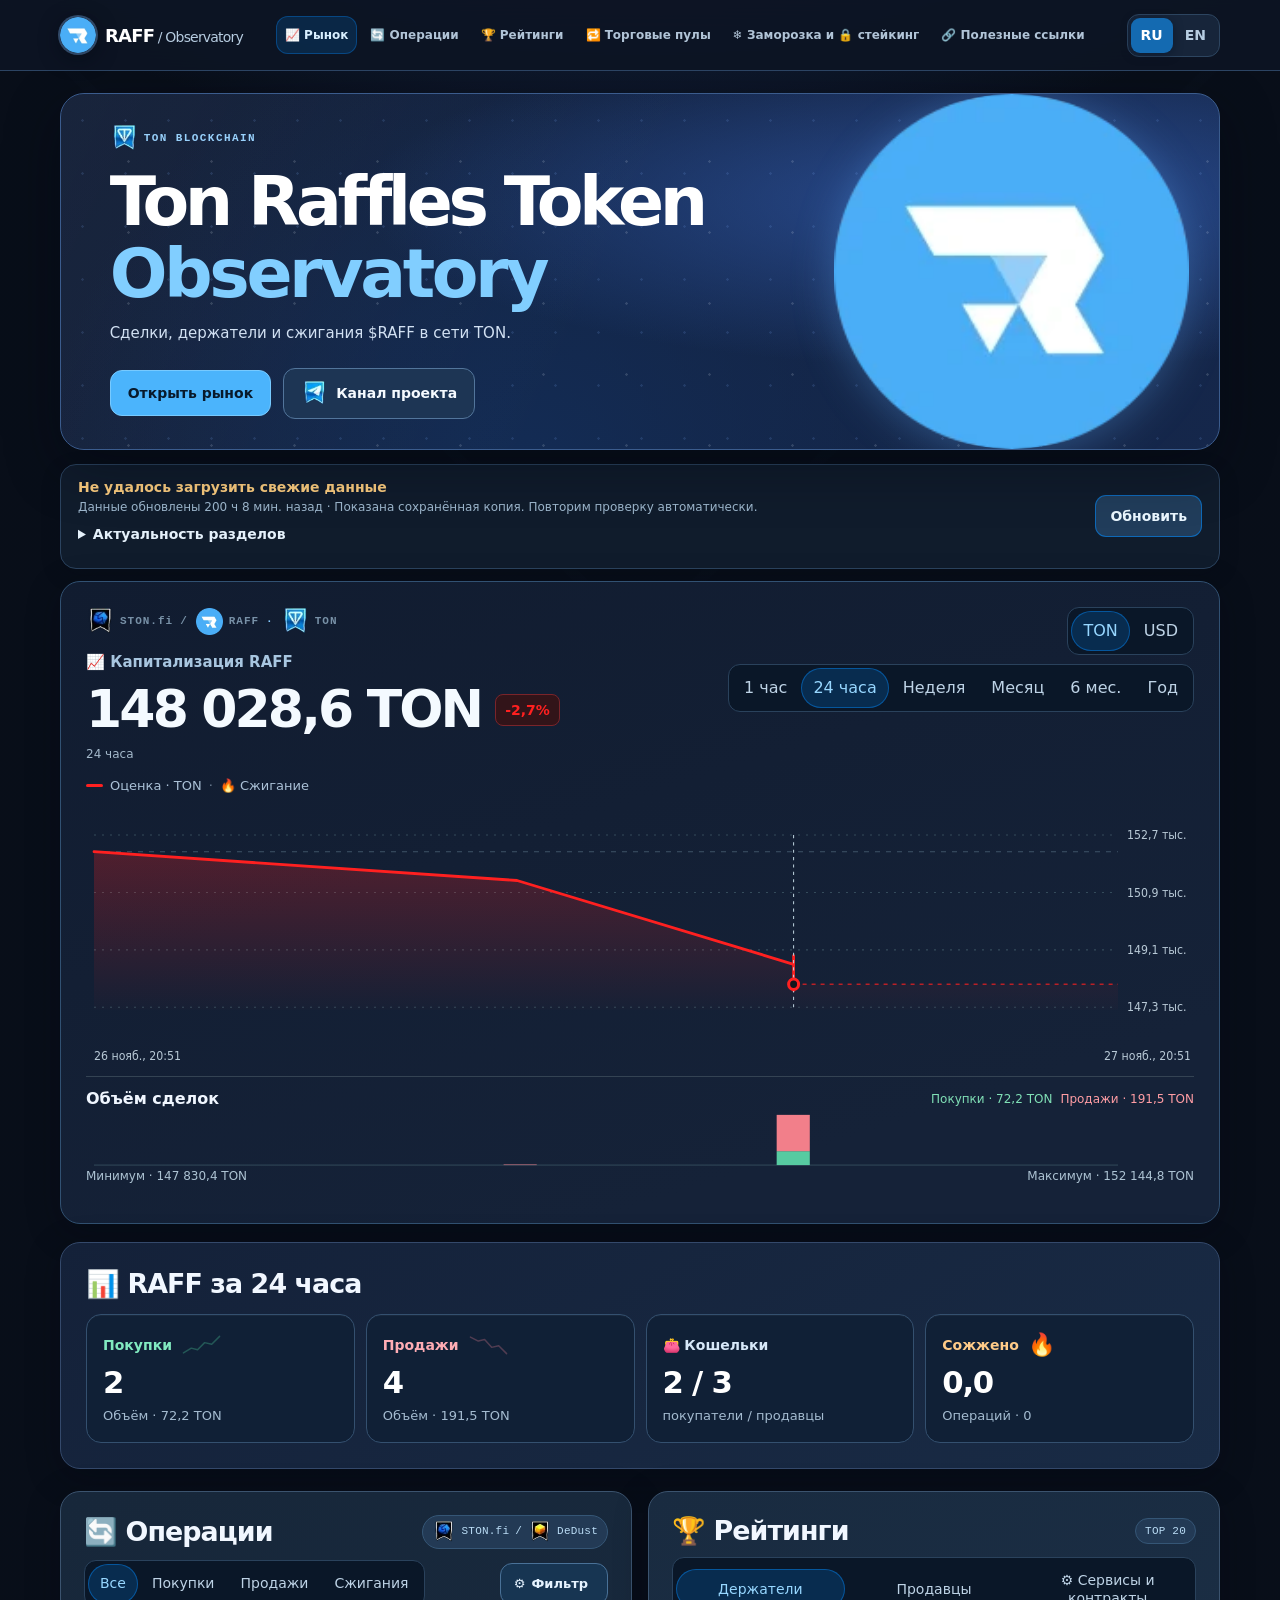
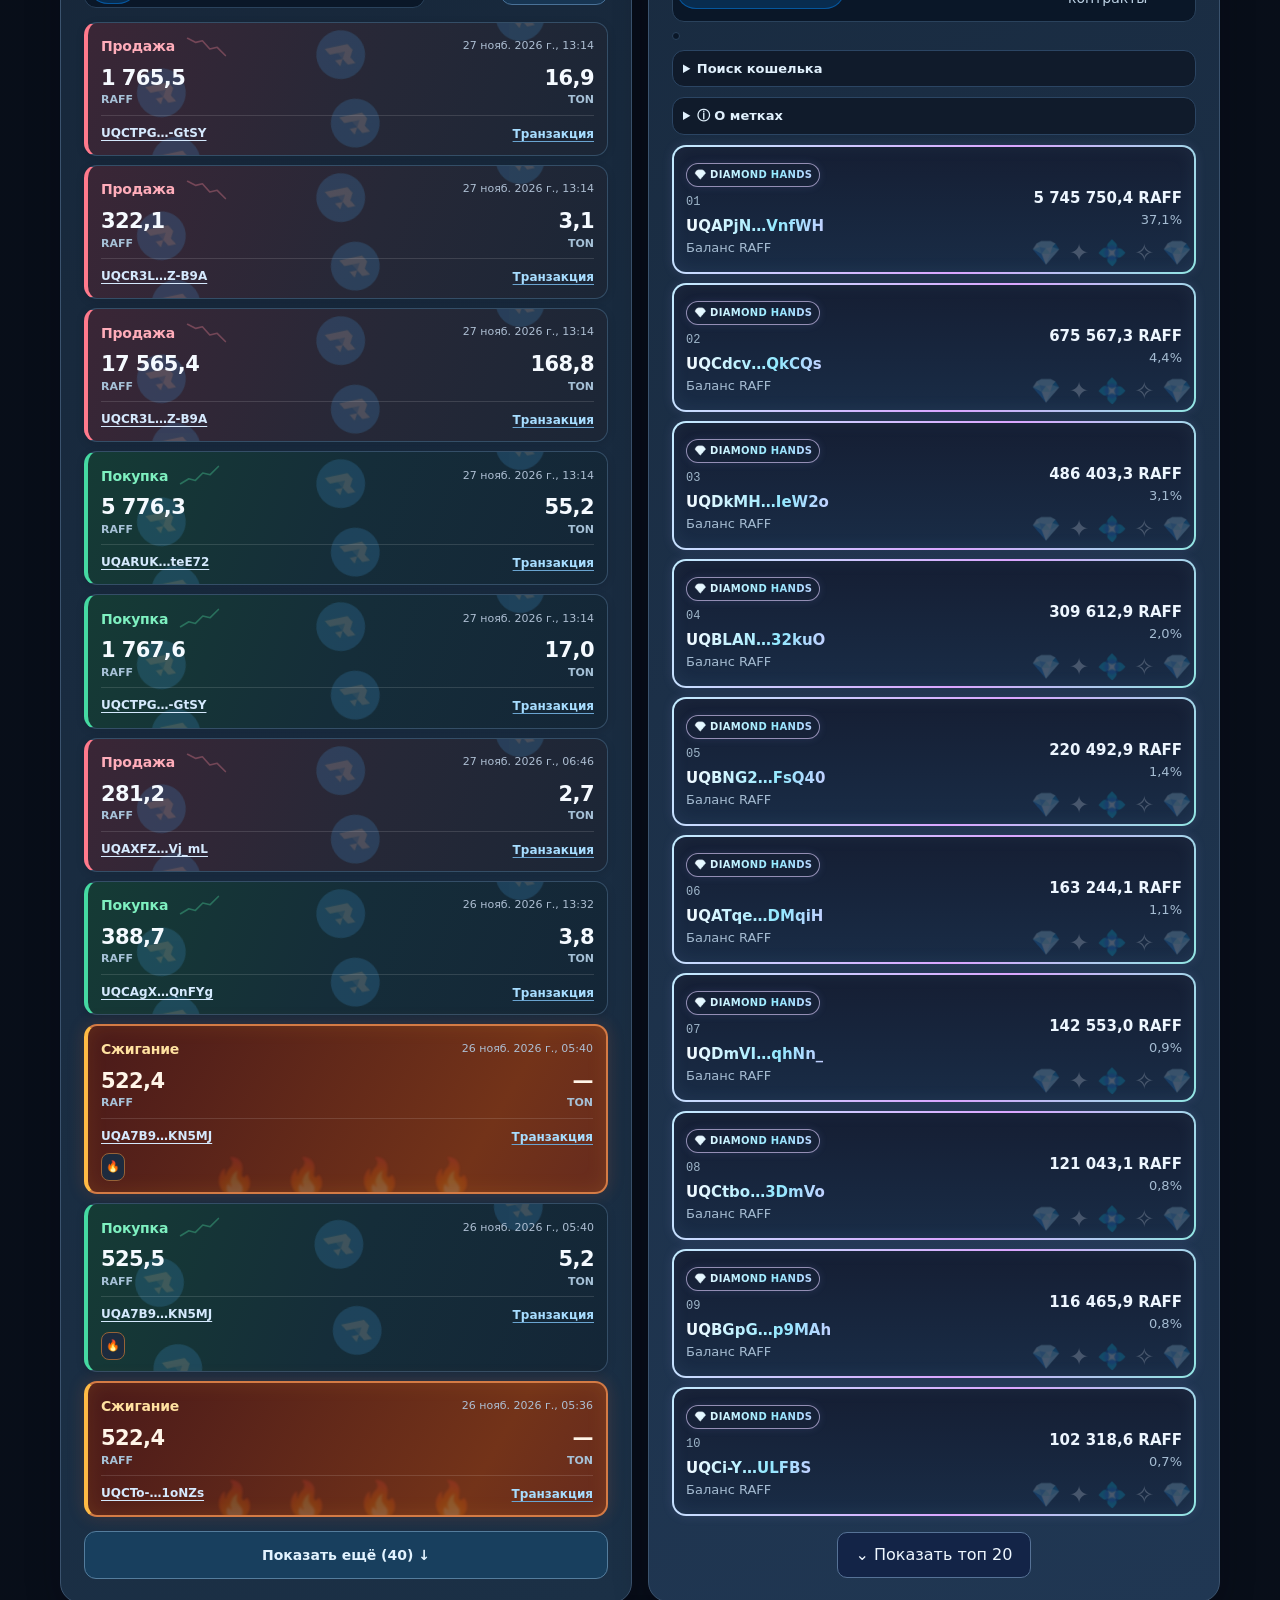
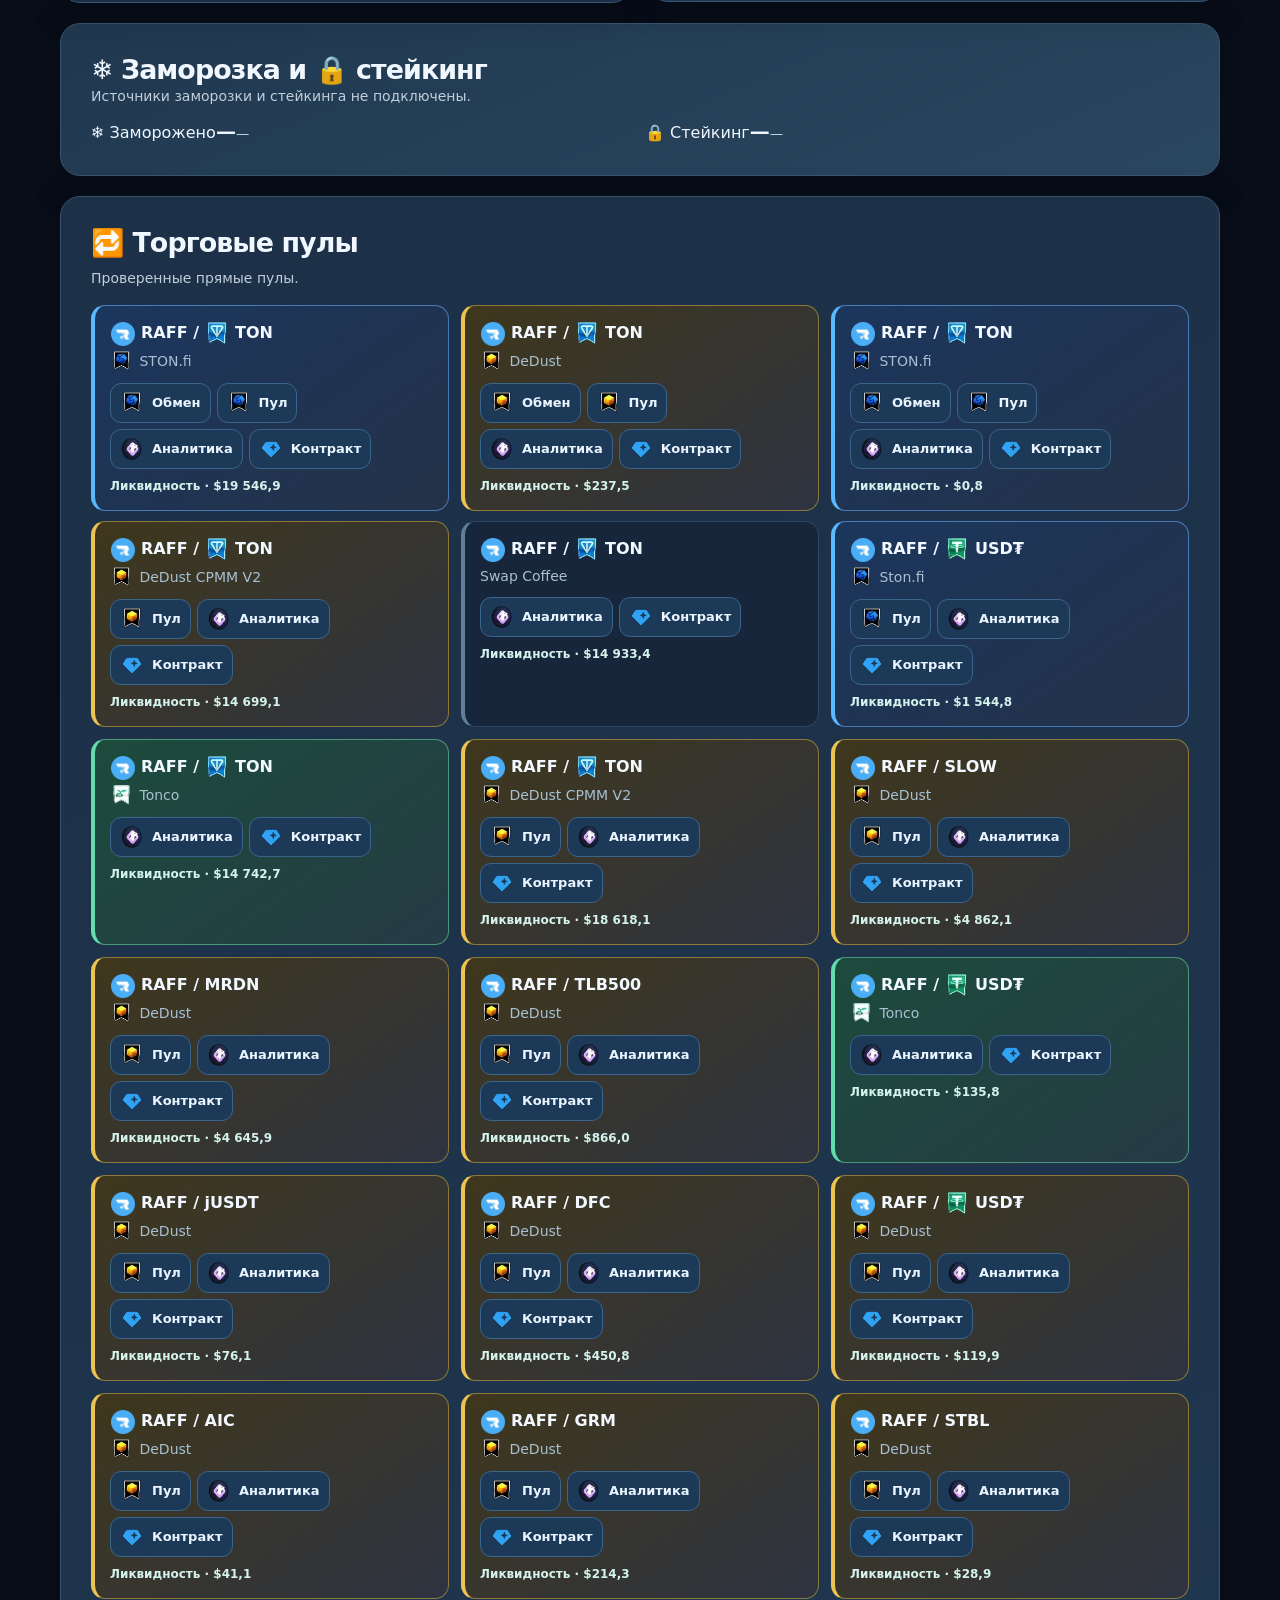
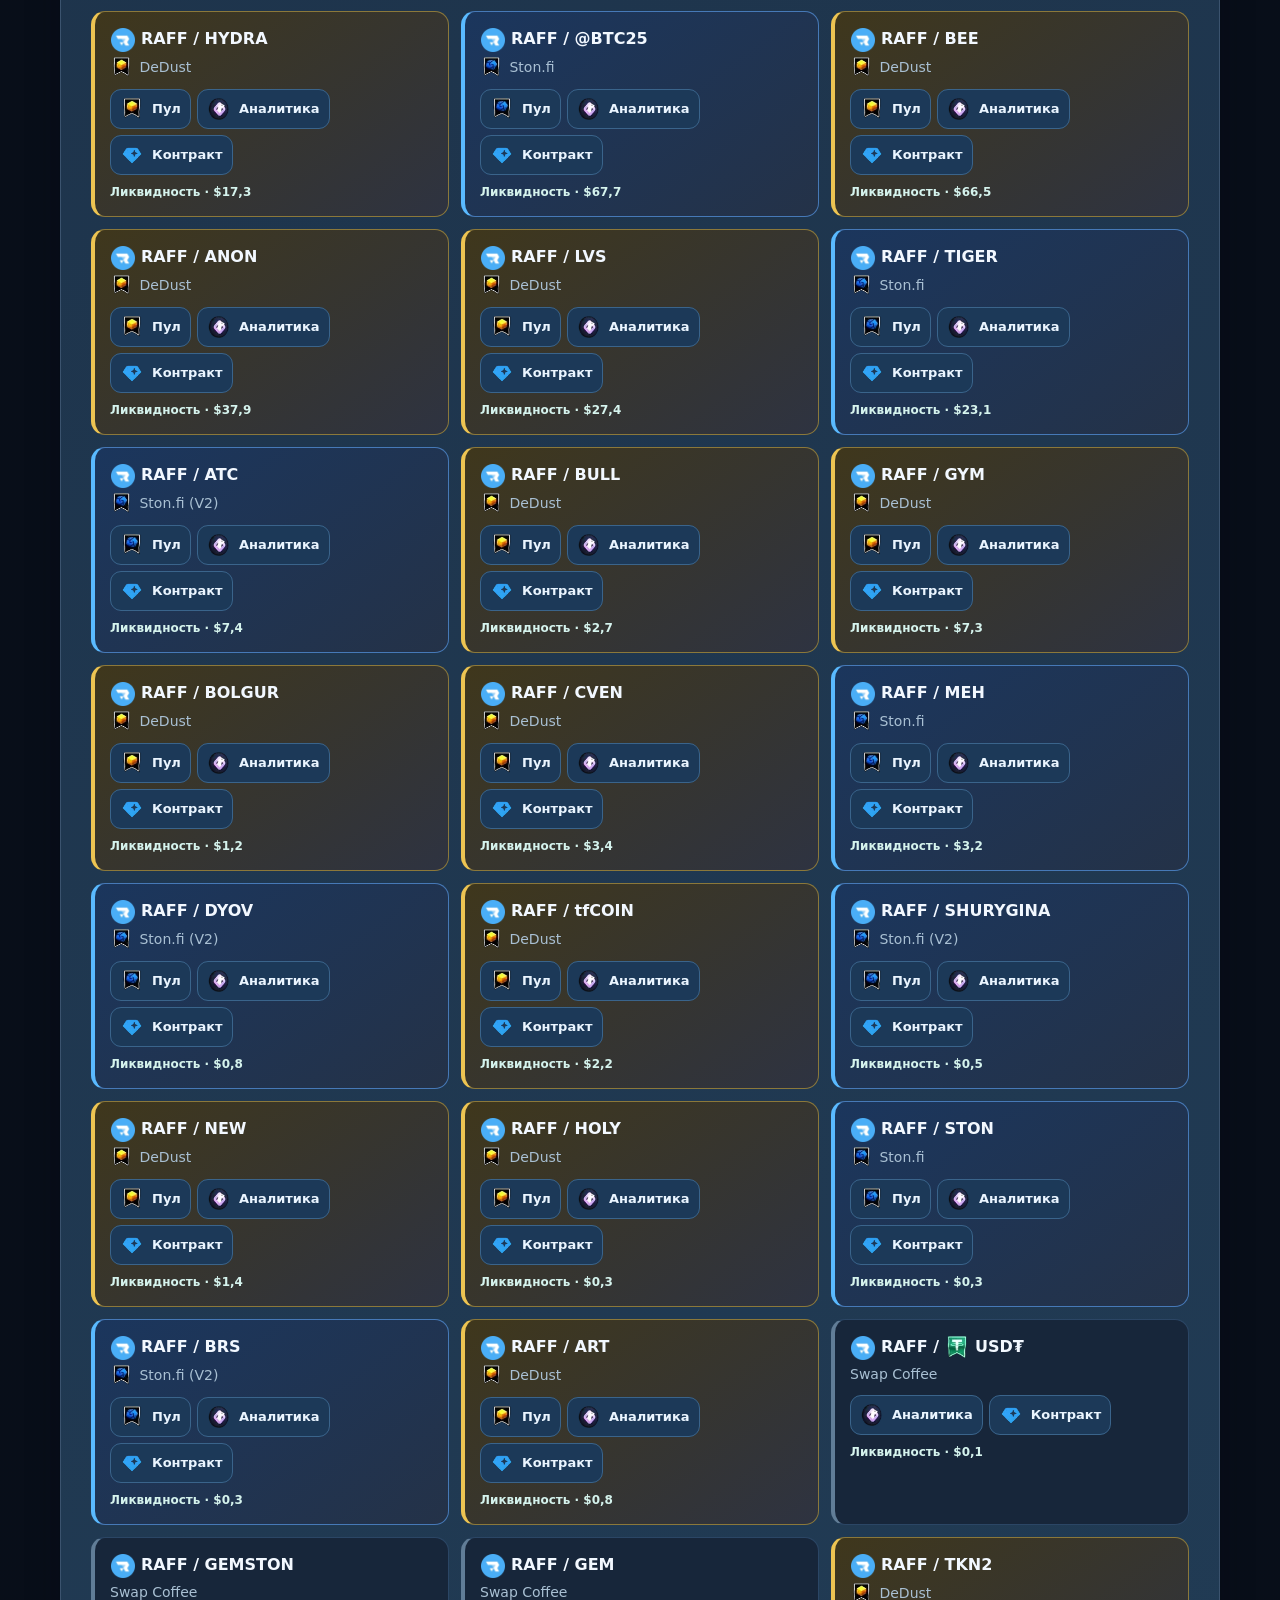
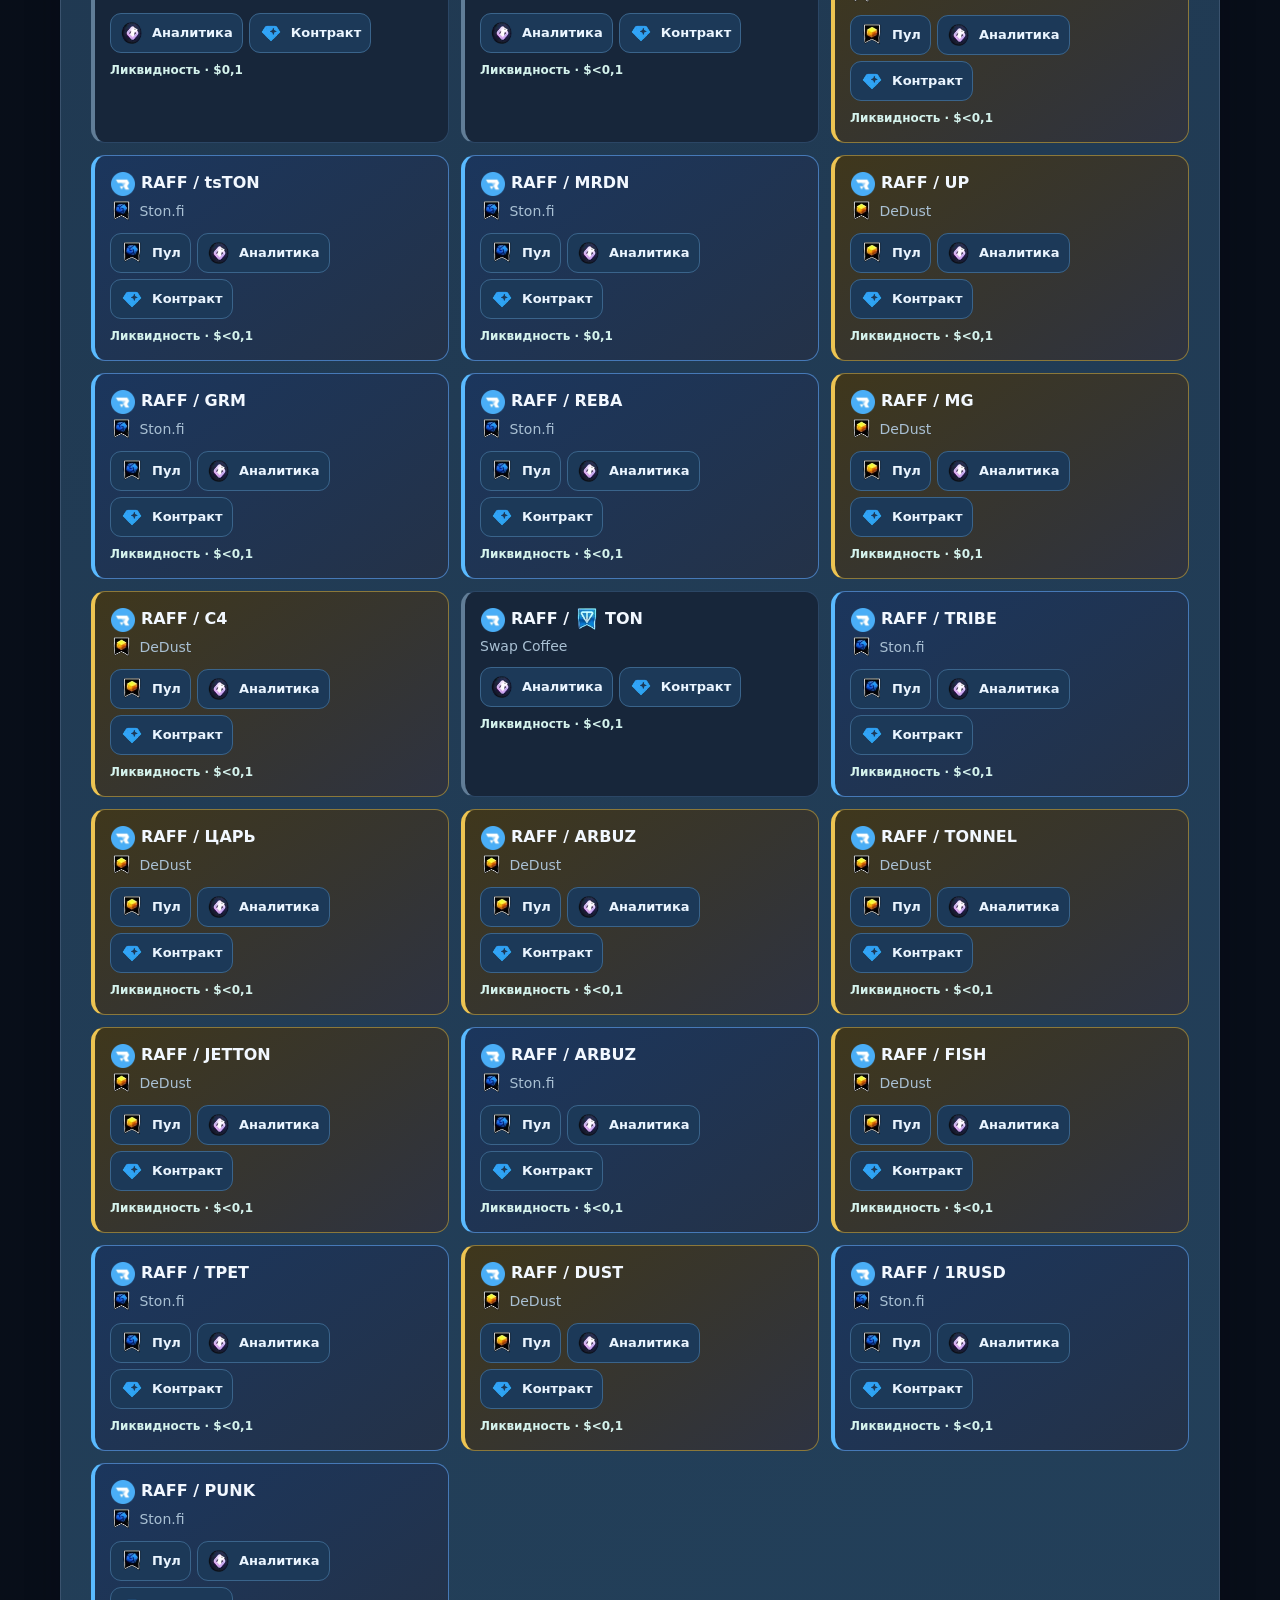
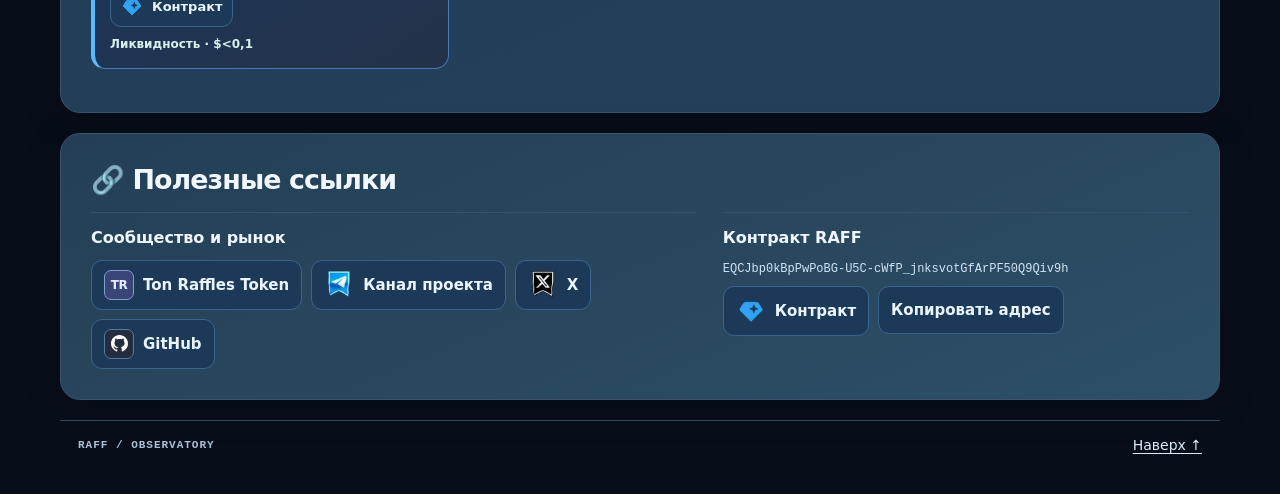
==== index.html @ 7d7c3b8e "Refresh RAFF snapshot" ====
<!doctype html>
<html lang="ru"><head>
<meta charset="utf-8"><meta name="viewport" content="width=device-width,initial-scale=1">
<meta name="theme-color" content="#070d21"><meta name="description" content="RAFF Observatory — сделки STON.fi и DeDust, держатели и подтверждённые сжигания RAFF в сети TON.">
<title>Ton Raffles Token Observatory</title><style>:root{color-scheme:light;--ink:#101721;--muted:#536372;--paper:#f8fafc;--line:#cbd5df;--blue:#30a1f5;--link:#075d9b;--night:#090b0e;--graphite:#10151c;--green:#1e6b51;--red:#df0000;--orange:#975019;font:16px/1.5 system-ui,-apple-system,BlinkMacSystemFont,"Segoe UI",sans-serif;color:var(--ink);background:var(--night)}
*{box-sizing:border-box}
[hidden]{display:none!important}
html{scroll-behavior:smooth;scroll-padding-top:82px}
body{margin:0;background:var(--night)}
.wrap{width:min(1220px,calc(100% - 64px));margin-inline:auto}
h1,h2,h3,p{margin:0}
a{color:var(--link);text-underline-offset:3px}
a:hover{text-decoration:underline}
button{font:inherit;color:inherit;cursor:pointer}
a:focus-visible,button:focus-visible,summary:focus-visible,#plot svg:focus-visible{outline:3px solid #5692db;outline-offset:2px}
header{position:sticky;top:0;z-index:5;background:#090b0ef5;border-bottom:1px solid #283541;color:#f5f8fc}
.nav,.brand,nav,.langs,.tabs,.smallTabs,.introLinks,.eyebrow,.sectionHeading,.chartCaption,footer,.graphTop{display:flex;align-items:center}
.nav{min-height:65px;gap:20px;justify-content:space-between}
.brand{gap:9px;color:#fff;text-decoration:none}
.brand svg{width:36px;height:36px}
.brand strong{font-size:19px;letter-spacing:-.055em}
.brand span{font-weight:500;color:#c3cbd5}
.brand:hover{text-decoration:none}
nav{gap:5px}
nav a,.langs button{font-size:14px;font-weight:650}
nav a{color:#b4c0ce;padding:9px 11px;text-decoration:none;border-radius:8px}
nav a.on,nav a:hover{color:white;background:#203347;text-decoration:none}
.langs,.tabs,.smallTabs{background:#e5edf4;border-radius:10px;padding:3px;gap:2px;width:fit-content;max-width:100%;flex-wrap:wrap}
.langs button,.tabs button,.smallTabs button{border:none;padding:7px 10px;background:transparent;color:#364c61;border-radius:7px;line-height:1.35}
.langs .on,.tabs .on,.smallTabs .on{background:#114c79;color:white}
.hero{margin:20px 0 16px;position:relative;isolation:isolate;overflow:hidden;display:flex;align-items:center;min-height:192px;border-radius:20px;border:1px solid #293746;background:radial-gradient(ellipse at 88% 70%,#153650 0%,transparent 53%),#0b0d10;color:#fff}
.herotext{position:relative;z-index:1;padding:27px clamp(20px,3vw,44px);max-width:66%}
.eyebrow,.tag,footer>span{font-family:ui-monospace,Consolas,monospace;font-size:11px;font-weight:650;letter-spacing:.09em}
.eyebrow{gap:8px}
.eyebrow i{width:7px;height:7px;background:#468ec6;border-radius:50%}
.hero .eyebrow{color:#b9c9d9}
.hero .eyebrow i{background:var(--blue)}
h1{font-size:clamp(38px,4.6vw,68px);letter-spacing:-.07em;line-height:1.05;margin:7px 0 8px}
h1 em{font-family:Georgia,"Times New Roman",serif;font-weight:normal;letter-spacing:-.055em;color:#a1d6ff}
.hero p{color:#c9d5e1;font-size:15px}
.heroArt{position:absolute;inset:0 0 0 auto;width:41%;display:grid;align-items:center;pointer-events:none}
.heroArt svg{width:100%;height:100%;max-height:250px}
.introLinks{margin-top:17px;gap:10px}
.introLinks a,.more{border:1px solid #9daebf;border-radius:8px;padding:7px 12px;text-decoration:none;font-weight:650;font-size:14px}
.introLinks a{color:#f0f6ff;border-color:#536779}
.introLinks a:first-child{color:#081624;background:var(--blue);border-color:var(--blue)}
.introLinks a:hover,.more:hover{box-shadow:inset 0 0 0 1px currentColor}
.panel{background:var(--paper);border:1px solid var(--line);border-radius:17px;padding:clamp(16px,2vw,25px);min-width:0}
.graphTop,.sectionHeading,footer{justify-content:space-between;gap:12px}
.graphTop{align-items:flex-start}
.graph .eyebrow{color:#b6c8d9}
.graph .eyebrow span{color:#7891a7}
.graph h2{font-weight:550;color:var(--muted);font-size:16px;margin-top:12px}
.price{font-size:clamp(27px,3.2vw,44px);line-height:1.12;letter-spacing:-.05em;font-variant-numeric:tabular-nums;font-weight:730}
.chartCaption{font-size:13px;color:var(--muted);gap:7px;margin-top:13px}
.lineKey{width:17px;height:3px;border-radius:3px;background:var(--blue)}
.sep{color:#6f8196}
#plot{margin:6px 0;min-height:183px}
#plot svg{width:100%;height:183px;display:block;touch-action:pan-y}
#plot text{font:11px system-ui,sans-serif;fill:#b6c6d6}
.marker{cursor:pointer}
.marker:focus{outline:2px solid var(--orange)}
#readout{font-size:14px;font-variant-numeric:tabular-nums;min-height:24px;color:var(--ink)}
.note,.description,.resources p{font-size:14px;color:var(--muted);overflow-wrap:anywhere}
.note{font-size:12px}
.description{margin:8px 0}
.summary{margin:18px 0 22px}
.summary h2,.panel h2:not(.graph h2){font-size:clamp(20px,2.1vw,27px);letter-spacing:-.045em;line-height:1.2}
.summary .sectionHeading{margin-bottom:9px}
.tag{color:#3e5061;background:#e2ebf4;border-radius:20px;padding:4px 9px;white-space:nowrap;font-weight:500;letter-spacing:.02em}
#stats{display:grid;grid-template-columns:repeat(4,minmax(0,1fr));gap:10px}
.stat{background:var(--paper);border:1px solid var(--line);border-radius:13px;padding:13px 15px;min-width:0}
.stat b,.stat small,.stat span{display:block}
.stat b{font-size:clamp(20px,2.1vw,31px);line-height:1.3;font-variant-numeric:tabular-nums;overflow-wrap:anywhere;letter-spacing:-.04em}
.stat small{font-size:13px;color:var(--muted)}
.stat span{font-size:14px;font-weight:670}
.buy{color:var(--green)}
.sell{color:var(--red)}
.burn{color:var(--orange)}
.columns{display:grid;grid-template-columns:1fr 1fr;gap:16px;align-items:start}
.columns .tabs{margin:10px 0}
.columns .tabs button,.smallTabs button{font-size:14px}
.smallTabs:not(:empty){margin-bottom:8px}
#feedNote,#rankNote{margin-bottom:8px}
.row{display:grid;grid-template-columns:minmax(0,1fr) auto;gap:10px;border-top:1px solid #dce3eb;padding:10px 0;align-items:center}
.row>div{min-width:0}
.row>div:last-child{text-align:right}
.row b,.row small{display:block;font-variant-numeric:tabular-nums}
.row small{color:var(--muted);font-size:13px}
.row a{overflow-wrap:anywhere}
.row b{font-size:15px;line-height:1.45}
.row .badge{display:inline-block;padding:1px 6px;font-size:12px;border-radius:5px;margin-right:6px}
.badge.buy{background:#e0f3e8}
.badge.sell{background:var(--red);color:white}
.badge.burn{background:#ffead4}
.position{color:var(--muted);font:12px ui-monospace,monospace;margin-right:8px}
.empty{padding:16px 0;color:var(--muted)}
.more{background:#eaf1f7;color:#144b72}
.more[hidden]{display:none}
#more{margin-top:8px;width:100%}
.resources{margin:20px 0}
.resourcesGrid{display:grid;grid-template-columns:1.15fr 1.2fr 1fr;gap:24px;margin-top:16px}
.resources h3{font-size:16px;margin-bottom:6px}
.resourceList{display:flex;gap:8px 13px;flex-wrap:wrap}
.resourceList,.contract{margin-top:8px;font-size:14px}
.contract{display:block;overflow-wrap:anywhere;font-family:ui-monospace,monospace;margin-bottom:10px}
.resourcesGrid article{min-width:0}
summary{cursor:pointer;font-weight:600}
footer{padding:16px 0 25px}
footer a{font-size:14px}
@media(max-width:800px){.wrap{width:calc(100% - 28px)}
.nav{display:grid;grid-template-columns:1fr auto;gap:0;padding-top:6px}
.langs{grid-column:2;grid-row:1}
.brand{grid-column:1;grid-row:1}
nav{grid-column:1/-1;justify-content:space-between;gap:0}
nav a{padding:7px 5px;font-size:13px}
html{scroll-padding-top:98px}
.columns{grid-template-columns:1fr}
.heroArt{width:35%;opacity:.82}
.herotext{max-width:73%;padding:19px}
.hero{min-height:180px}
.graphTop{flex-wrap:wrap}
.resourcesGrid{grid-template-columns:1fr 1fr}

#stats{grid-template-columns:repeat(2,minmax(0,1fr))}}
@media(max-width:500px){.wrap{width:calc(100% - 20px)}
.hero{margin-top:10px}
.herotext{max-width:100%;padding:16px}
.heroArt{width:35%;inset:auto 0 0 auto;height:78px}
.hero p{max-width:96%;font-size:14px}
.introLinks{max-width:76%;gap:6px;flex-wrap:wrap}
.introLinks a{font-size:13px;padding:6px 8px}
.graphTop{gap:10px}
.tabs button{padding:6px 8px}
.stat{padding:10px}
.stat small{font-size:12px}
.row{gap:3px}
.row b{font-size:14px}
.row small{font-size:12px}
.resourcesGrid{grid-template-columns:1fr;gap:15px}
.resourcesGrid article+article{border-top:1px solid var(--line);padding-top:12px}}
@media(prefers-reduced-motion:reduce){html{scroll-behavior:auto}}

.walletLegend{font-size:13px;color:var(--muted);margin:4px 0}
.walletIdentity{display:inline-flex;align-items:baseline;flex-wrap:wrap;gap:2px 6px;max-width:100%;vertical-align:baseline}
.row .walletAddress{font-weight:700;text-decoration:underline;text-decoration-thickness:1px;text-underline-offset:3px}
.row .walletAddress.buy,.walletRole.buy{color:#126042}
.row .walletAddress.sell,.walletRole.sell{color:#df0000}
.row .walletAddress.burn,.walletRole.burn{color:#874305}
.row .walletAddress.neutral{color:#51615c}
.walletRole{font-size:11px;font-weight:600}
:is(.row,.walletResult) .domainBadge{font:600 11px/1.4 system-ui,sans-serif;letter-spacing:0;padding:2px 6px;border-radius:5px;overflow-wrap:anywhere;max-width:100%;display:inline-block}
.domainBadge.digits{color:#482e00;background:linear-gradient(110deg,#ffcc00 12%,#ffe173 34%,#fff9c0 46%,#ffd700 57%,#efb000 84%);background-size:220% 100%;border:1px solid #a37b00;animation:projectGold 4s ease-in-out infinite alternate}
details.domainDetails{display:inline-block;border:0;padding:0;font-size:12px;font-weight:500;width:100%}
details.domainDetails summary{color:var(--muted);font-size:11px}
#rank .position{vertical-align:top}
.onlyBadges{display:flex;align-items:center;gap:7px;font-size:13px;font-weight:600;margin:4px 0 7px;cursor:pointer}
.onlyBadges input{width:16px;height:16px;accent-color:var(--link)}


@keyframes projectGold{from{background-position:0% 50%}
to{background-position:100% 50%}}
@media(prefers-reduced-motion:reduce){.domainBadge.digits{animation:none}}
footer>span{color:#f5f8ff}
footer a{color:#dcebf8}
.price{overflow-wrap:break-word}

/* Make the chart and header dark; financial rows retain their semantic colours. */
.langs,.graph .tabs{background:#202a35}
.langs button,.graph .tabs button{color:#c3cfdb}
.langs .on,.graph .tabs .on{background:var(--blue);color:#071421}
.graph{--ink:#f5f8fc;--muted:#b2c0cd;color:var(--ink);background:var(--graphite);border-color:#283747}
.graph #readout a{color:#86caff}
.graph #plot svg{height:205px}
.brand:hover,.introLinks a:hover{color:#fff}
.introLinks a:first-child:hover{color:#081624}

.wrap{width:min(1180px,calc(100% - 88px))}
.hero{background:linear-gradient(165deg,#080a0d 22%,#10151c 100%)}
.graph,.summary{background:linear-gradient(180deg,#10151c,#152332);border:1px solid #374b5b}
.summary{background:linear-gradient(180deg,#152332,#172b3c);padding:clamp(16px,2vw,25px);border-radius:17px;color:#f4f8ff}
.summary .sectionHeading{margin-bottom:14px}
.stat{background:linear-gradient(145deg,#131d28,#1e3041);border:1px solid #3d5363}
.stat small{color:#b9c8d5}
.stat span.buy,.stat span.sell,.stat span.burn{display:inline-block;border-radius:5px;background:linear-gradient(120deg,#d8e5eb,#c1d4df);padding:1px 6px}
.columns .panel,.resources{--ink:#f3f7fc;--muted:#c1cedb;--link:#a6daff;--line:#435a6a;color:var(--ink);border-color:#3b5264}
.columns .panel{background:linear-gradient(180deg,#172b3c,#1a3b51)}
.columns .tabs,.columns .smallTabs{background:#0e1c29}
.columns .tabs button,.columns .smallTabs button{color:#cbd9e7}
.columns .tabs .on,.columns .smallTabs .on{background:#265a7d;color:#fff}
.row{border-color:#435666}
.position{color:#c1cedb}
.tag{background:#233f54;color:#d1e6f6}
.row .walletIdentity{background:linear-gradient(125deg,#d8e5eb,#c1d4df);border-radius:7px;padding:3px 6px}
.domainDetails summary{color:#354d62!important}
.domainDetails span{color:#223847}
#more,.resourceList>a,.resourceList>button{color:#f3f8ff;background:#15496b;border:1px solid #6289a3}
.resources{background:linear-gradient(180deg,#1a3b51,#20475e);padding:clamp(18px,2.5vw,30px)}
.resourcesGrid{grid-template-columns:1.3fr 1fr;gap:clamp(14px,2vw,26px)}
.resourcesGrid article{border-top:1px solid #7190a3;padding-top:13px}
.resources h3{margin-bottom:10px}
.resourceList{display:grid;grid-template-columns:1fr;gap:7px}
.resourceList>a,.resourceList>button{display:flex;align-items:center;justify-content:space-between;gap:6px;min-height:42px;padding:8px 12px;border-radius:7px;text-align:left;font:650 14px/1.35 system-ui,sans-serif;text-decoration:none;cursor:pointer}
.resourceList>a:hover,.resourceList>button:hover,#more:hover{background:#1b5c82;border-color:#aedfff}
.resources .contract{color:#d1e4f2;margin:6px 0;word-break:break-all}
footer{background:#090c10;border-top:1px solid #405362;padding:14px 18px;margin-bottom:14px;border-radius:8px}
@media(min-width:1000px){.resourcesGrid article:first-child .resourceList{grid-template-columns:repeat(2,minmax(0,1fr))}}
@media(max-width:800px){.wrap{width:calc(100% - 34px)}.resourcesGrid{grid-template-columns:1fr 1fr}}
@media(max-width:500px){.wrap{width:calc(100% - 22px)}.resourcesGrid{grid-template-columns:1fr}.resourcesGrid article+article{border-color:#7190a3}}

/* Draw external-link arrows without relying on a font glyph. */
.resourceList>a::after,.introLinks a[href^="https:"]::after,.row a:not(.walletAddress)::after{content:"";display:inline-block;width:8px;height:8px;flex-shrink:0;margin-left:6px;border-top:1.5px solid currentColor;border-right:1.5px solid currentColor;background:linear-gradient(135deg,transparent 43%,currentColor 46%,currentColor 54%,transparent 57%);vertical-align:1px}

.syncBar{display:flex;align-items:center;justify-content:space-between;gap:14px;margin:0 0 12px;padding:12px 18px;background:#101b27;border:1px solid #374b5b;border-radius:12px;color:#e5f1fb}
.syncBar>div{min-width:0}.syncBar p{font-size:14px;font-weight:650}.syncBar small{display:block;color:#b9c8d5;font-size:12px;overflow-wrap:anywhere}.syncBar .syncWarning{color:#ffcf80}
#refreshData{flex-shrink:0;min-height:42px;padding:8px 14px;border:1px solid #6289a3;border-radius:7px;background:#15496b;color:#f3f8ff;font-weight:650;font-size:14px}#refreshData:hover{background:#1b5c82}#refreshData:disabled{opacity:.65;cursor:wait}
@media(max-width:400px){.syncBar{align-items:flex-start;flex-wrap:wrap;padding:12px 14px}.syncBar>div{flex:1 1 175px}}

/* Market cap: native-currency valuation, with an explicit estimation note. */
.graph .price{font-size:clamp(32px,4.2vw,52px);letter-spacing:-.055em;line-height:1.15}
.graph h2{font-size:15px;margin-top:12px;margin-bottom:7px}
.capHeadline{display:flex;align-items:center;gap:14px;flex-wrap:wrap}
.capChange{font:700 14px/1.3 system-ui,sans-serif;padding:6px 9px;border-radius:8px;font-variant-numeric:tabular-nums;white-space:nowrap}
.capChange:empty{display:none}.capPositive{color:#54edb6;background:#133c32;border:1px solid #24634e}.capNegative{color:#ff2020;background:#321419;border:1px solid #7a242a}
#capPeriod{margin-top:5px;color:#a4b9cb}.graph #plot{min-height:250px;margin:18px 0 8px}.graph #plot svg{height:250px}
.graph #plot text{font:11px system-ui,sans-serif;fill:#b8c9d6}
.capRange{display:flex;justify-content:space-between;gap:8px;flex-wrap:wrap;color:#adc3d3;font-size:12px;font-variant-numeric:tabular-nums;margin:0 0 13px}
.graph #readout{background:#0b1723;border:1px solid #2b4354;padding:10px 12px;border-radius:9px;min-height:43px;font-size:13px;margin-bottom:9px}
.capMethod{font-size:11px;line-height:1.5;color:#9db3c4;border-top:1px solid #2b4354;padding-top:10px;margin-top:10px;max-width:850px}
.graph .chartCaption .lineKey{background:var(--chart-colour,#38dda0)}
@media(max-width:500px){.graph .price{font-size:34px}.capHeadline{gap:8px}.graph .graphTop{gap:15px}.graph .tabs{width:100%;justify-content:space-between}.graph .tabs button{padding:8px 6px;font-size:12px}.graph #plot svg{height:240px}.graph #plot{min-height:240px}.graph #readout{font-size:12px}.capMethod{font-size:11px}}
@media(max-width:360px){.graph .tabs{display:grid;grid-template-columns:repeat(3,minmax(0,1fr));gap:3px}.graph .tabs button{width:100%}}

:root{--blue:#75ccff;--project-art:url("[data-uri]");--night:#070d21}
body{background:radial-gradient(ellipse at 78% 0%,#24347b 0%,#111c49 28%,transparent 55%),#070d21}
header{background:#0a1129f5;border-color:#324576}
.brandMark{width:36px;height:36px;border-radius:50%;background:var(--project-art) center/cover}
.hero{min-height:268px;border-color:#435b9c;background:radial-gradient(ellipse at 78% 50%,#2b4696 0%,#182860 34%,transparent 68%),linear-gradient(112deg,#0d1639,#111c49)}
.hero::before{content:"";position:absolute;inset:0;background-image:radial-gradient(circle,#7eaeff 1px,transparent 1.5px),radial-gradient(circle,#eff7ff 1px,transparent 1.5px);background-size:43px 53px,83px 71px;background-position:0 0,26px 32px;opacity:.24;pointer-events:none}
.heroArt{width:40%;height:100%;background:var(--project-art) center / auto 88% no-repeat;filter:drop-shadow(0 0 20px #60b5ff60);border-radius:50%}
.hero h1 em{color:#89ceff}
.graph{background:linear-gradient(180deg,#101936,#151f43);border-color:#394b80}
.summary{background:linear-gradient(180deg,#182649,#202d55);border-color:#435480}
.columns .panel{background:linear-gradient(180deg,#192847,#1e3659)}
.resources{background:linear-gradient(180deg,#192b4b,#1b345a)}
.graphControls{display:grid;gap:10px;justify-items:end;min-width:0}
.row.trade-buy{border-left:3px solid #4cce9f;padding-left:8px;background:#14564832}
.row.trade-sell{border-left:3px solid #fb6b76;padding-left:8px;background:#7c223532}
.row.trade-burn{border-left:3px solid #e7ae57;padding-left:8px}
@media(max-width:800px){.graphControls{justify-items:start}}
@media(max-width:590px){
 .hero{min-height:210px}.heroArt{width:32%;height:auto;inset:12px 12px auto auto;aspect-ratio:1;opacity:1;background-size:contain}
 .herotext{max-width:76%}.hero h1{font-size:clamp(32px,7.5vw,47px)}.hero h1 em{display:block}
 .hero p{max-width:100%}.introLinks{max-width:100%}.graphControls{width:100%}.graph #currency{display:flex;width:auto}
}

#activity,#wallets,#pools{background:#141b27;border-color:#303a4a}
#activity .row,#wallets .row{background:transparent;border-color:#303a4a;border-left:0;padding-left:0}
#activity .row .walletIdentity,#wallets .row .walletIdentity{background:none;padding:0;column-gap:6px;row-gap:4px}
.columns .walletIdentity .walletAddress{background:none;padding:0}
.columns .row .walletAddress{color:#d6e2f0}
.columns .walletRole.buy,.columns .badge.buy{color:#85e6bc;background:none}
.columns .walletRole.sell,.columns .badge.sell{color:#ff9a9f;background:none}
.columns .walletRole.burn,.columns .badge.burn{color:#f1bd7d;background:none}
.columns .domainDetails summary,.columns .domainDetails span{color:#becbd9!important}
.columns :is(.row,.walletResult) .projectBadges{display:flex;flex-wrap:wrap;gap:5px;width:100%;align-items:center}
.columns :is(.row,.walletResult) .projectBadge{--badge-edge:#53627b;display:inline-flex;align-items:center;gap:4px;padding:2px 6px;border:1px solid var(--badge-edge);border-radius:6px;background:#202939;text-decoration:none;color:#eaf1fb;font:650 11px/1.35 system-ui,sans-serif;min-height:26px;max-width:100%}
.columns :is(.row,.walletResult) .projectBadge:hover{text-decoration:underline}
.columns :is(.row,.walletResult) .projectBadge::after{display:none}
.projectBadge img{display:block;width:18px;height:18px;object-fit:contain;border-radius:3px}
.columns :is(.row,.walletResult) .projectBadge.staking{padding-inline:4px;--badge-edge:#6c93cb}
.columns :is(.row,.walletResult) .projectBadge.vnuk{--badge-edge:#8f606f;color:#ffc8d4}
.columns :is(.row,.walletResult) .projectBadge.author{border-color:transparent;background:linear-gradient(#202939,#202939) padding-box,linear-gradient(105deg,#508eff,#dce5ee,#508eff) border-box;background-size:100% 100%,200% 100%;animation:projectBadgeGlow 5s ease-in-out infinite alternate}
.columns :is(.row,.walletResult) .projectBadge.joystick{--badge-edge:#9164ac}
.columns :is(.row,.walletResult) .projectBadge.phoenix{--badge-edge:#a86a36}
.projectBadge.joystick span,.projectBadge.phoenix span{background:linear-gradient(90deg,var(--badge-color),#ffe182,var(--badge-color));background-size:210% 100%;background-clip:text;color:transparent;animation:projectBadgeGlow 5s ease-in-out infinite alternate}
.projectBadge.joystick{--badge-color:#e3a6ff}
.projectBadge.phoenix{--badge-color:#ff9862}
@keyframes projectBadgeGlow{to{background-position:100% 0}}
@media(prefers-reduced-motion:reduce){.columns :is(.row,.walletResult) .projectBadge.author,.projectBadge.joystick span,.projectBadge.phoenix span{animation:none}}
#pools [lang="en"],html[lang="en"] #pools [lang="ru"]{display:none}
html[lang="en"] #pools [lang="en"]{display:inline}
#pools .poolIntro{margin:8px 0 16px}
#pools .poolGrid{display:grid;grid-template-columns:repeat(3,minmax(0,1fr));gap:10px}
#pools .poolCard{min-width:0;background:#1c2636;border:1px solid #39475b;border-radius:10px;padding:12px}
#pools .poolCard h3{margin:0 0 3px}
#pools .poolCard p{margin:0}
#pools .poolActions{display:flex;flex-wrap:wrap;gap:6px;margin-top:10px}
#pools .poolActions a{display:inline-flex;align-items:center;min-height:38px;padding:5px 9px;color:#edf5ff;background:#22344c;border:1px solid #586d88;border-radius:7px;font-size:13px;font-weight:650;text-decoration:none}
#pools .poolActions a:hover{background:#304963;text-decoration:underline}
#pools .poolRoute,#pools .poolTiny{margin-top:16px;padding-top:13px;border-top:1px solid #39475b}
#pools #discoveredPools{margin-top:10px}
#pools .poolCard .poolLiquidity{margin-top:8px;font-size:12px;overflow-wrap:anywhere}
#pools .poolCard h3{overflow-wrap:anywhere}
#pools .poolRoute h3{margin:0 0 4px}
#pools .poolRoute .poolCard{margin-top:9px;max-width:440px}
#pools .poolTiny .poolGrid{margin-top:10px}
#pools .poolSources{margin-top:13px;font-size:12px}
@media(max-width:800px){#pools .poolGrid{grid-template-columns:repeat(2,minmax(0,1fr))}}
@media(max-width:500px){#pools .poolGrid{grid-template-columns:minmax(0,1fr)}}

.columns :is(.row,.walletResult) .projectBadge.og{border-color:#a887c2;background:#222033}
.columns :is(.row,.walletResult) .projectBadge.fragmentNumber{--badge-edge:#cc7cdb;background:#78348b;color:#fff;font-weight:800;white-space:nowrap}
.projectBadge.og span{background:linear-gradient(90deg,#cbff69,#f3a5ff,#cbff69);background-size:210% 100%;background-clip:text;color:transparent;animation:projectBadgeGlow 4s ease-in-out infinite alternate;font-weight:800}
.columns :is(.row,.walletResult) .projectBadge.burner{border-color:#966237;padding-inline:4px}
.columns :is(.row,.walletResult) .projectBadge.blueNft{border-color:#3881a9;padding-inline:4px}
.operationRow .opMobile,.operationRow .opToggle{display:none}
#feed .operationRow .opDesktop a{display:inline-block}
@media(prefers-reduced-motion:reduce){.projectBadge.og span{animation:none}}
@media(max-width:640px){
 #feed .operationRow{grid-template-columns:minmax(0,1fr) minmax(0,auto) 28px;align-items:start;column-gap:4px;padding:8px 0}
 #feed .operationRow .opDesktop{display:none}
 #feed .operationRow>div:nth-child(2){align-self:start}
 #feed .operationRow .opMobile:not([hidden]){display:block;grid-column:1/-1;text-align:left;padding:2px 0 4px}
 #feed .operationRow .opToggle{display:grid;place-items:center;width:28px;min-height:32px;padding:0;background:none;border:0;color:#b8d3ec;cursor:pointer}
 .opToggle span{width:7px;height:7px;border-right:2px solid;border-bottom:2px solid;transform:rotate(45deg)}
 .opToggle[aria-expanded="true"] span{transform:rotate(225deg)}
}

body{background:linear-gradient(#070b16bb,#070b16cf),url("[data-uri]") center top/cover fixed,#070b16}
.supplyGrid{display:grid;grid-template-columns:repeat(2,minmax(0,1fr));gap:10px;margin-top:12px}
.supplyGrid a{display:grid;gap:4px;padding:12px;border:1px solid #39475b;border-radius:10px;background:#1c2636;text-decoration:none;min-width:0}
.supplyGrid a:hover{border-color:#7db5e6}
.supplyGrid strong{font-size:clamp(1rem,3vw,1.35rem);color:#eef5ff;overflow-wrap:anywhere}
.supplyGrid small{color:#afbfce}
@media(max-width:440px){.supplyGrid{grid-template-columns:1fr}body{background-attachment:scroll;background-size:auto,auto 1100px}}

.volumeBlock{margin-top:12px;border-top:1px solid #344353;padding-top:10px}
.volumeHeading,.volumeKeys,.tradeSize,.walletSearchForm{display:flex;align-items:center;gap:8px;flex-wrap:wrap}
.volumeHeading{justify-content:space-between}
.volumeKeys,.tradeSize{font-size:12px}
.volumeKeys span:first-child,.rankMove.gained{color:#80e0b6}
.volumeKeys span:last-child,.rankMove.lost{color:#ff9da4}
#tradeVolume svg{display:block;width:100%;height:56px}
.tradeSize{margin:8px 0;color:#bdcbd8}
.tradeSize label{display:inline-flex;align-items:center;gap:6px}
.tradeSize input[type=number],.walletSearchForm input{min-width:0;border:1px solid #53637a;border-radius:7px;background:#161f2b;color:#eaf1fb;padding:6px 8px;font:inherit}
.tradeSize input[type=number]{width:6em}
#rank .position,.walletResult .position{display:inline-flex;align-items:baseline;gap:4px}
.rankMove{font-size:10px;white-space:nowrap}
.walletSearch,.badgeLegend{margin:10px 0;border:1px solid #39475b;border-radius:8px;padding:8px 10px}
.walletSearch summary,.badgeLegend summary{cursor:pointer;color:#d6e2f0;font-size:13px;font-weight:650}
.walletSearchForm{margin-top:9px}
.walletSearchForm input{flex:1 1 145px}
.walletSearchForm button{padding:6px 9px;border:1px solid #52637b;border-radius:7px;background:#243249;color:#eaf1fb;cursor:pointer}
.walletResult{margin-top:9px;overflow-wrap:anywhere}
.walletResult h3,.walletResult h4,.walletResult p{margin:6px 0}
.walletResult ul,.badgeLegend dl{padding-left:0;margin:8px 0 0;font-size:12px}
.walletResult li{margin-left:15px;padding-top:3px}
.badgeLegend dl{display:grid;grid-template-columns:auto 1fr;gap:5px 8px}
.badgeLegend dd{margin:0;color:#bdcbd8}
.columns .projectBadge.arni,.columns .projectBadge.napiwas{border-color:#927fa2}
.columns .projectBadge.arni span,.columns .projectBadge.napiwas .badgeLabel{
 background:linear-gradient(90deg,#70e1dd,#c4b4ff,#ffab94,#ffe39a,#70e1dd);
 background-size:225% 100%;background-clip:text;color:transparent;
 animation:projectBadgeGlow 4.3s ease-in-out infinite alternate
}
.projectBadge .beerIcon{position:relative;display:inline-block;flex:0 0 18px;width:18px;height:18px}
.beerIcon::before,.beerIcon::after{content:"";position:absolute}
.beerIcon::before{left:2px;top:2px;width:10px;height:15px;border:1px solid #ffde99;border-radius:3px 3px 4px 4px;background:linear-gradient(#fff4dc 0 28%,#ffce56 29%,#e4932c 83%,#b36121)}
.beerIcon::after{left:12px;top:6px;width:5px;height:8px;border:2px solid #ffde99;border-left:0;border-radius:0 4px 4px 0}
@media(prefers-reduced-motion:reduce){.columns .projectBadge.arni span,.columns .projectBadge.napiwas .badgeLabel{animation:none}}

.projectBadges .domainDetails{width:auto;max-width:100%;overflow-wrap:anywhere}

/* RAFF / Telegram-inspired Observatory — design layer v1.
   No remote fonts, frameworks, images or runtime dependencies.
   Loaded AFTER the existing stylesheet. Keeps data/JS functionality intact. */
:root{
  color-scheme:dark;
  --tg-bg:#090e18;--tg-surface:#121b2a;--tg-surface2:#192639;
  --tg-elevated:#20344b;--tg-line:#2a405a;--tg-blue:#55b9ff;
  --tg-blue-strong:#258fea;--tg-text:#f0f6ff;--tg-muted:#a6bdd2;
  --tg-green:#51dcaa;--tg-red:#ff8696;--tg-gold:#f3c66f;
  --night:var(--tg-bg);--paper:var(--tg-surface);--ink:var(--tg-text);
  --muted:var(--tg-muted);--line:var(--tg-line);--blue:var(--tg-blue);
  --link:#91d8ff;--green:var(--tg-green);--red:var(--tg-red);
  font-family:system-ui,-apple-system,BlinkMacSystemFont,"Segoe UI",sans-serif;
  font-optical-sizing:auto;
}
html{scroll-padding-top:100px}
body{
  color:var(--tg-text);
  background:radial-gradient(ellipse 80% 420px at 50% -150px,#1b315e 0%,transparent 72%),
    linear-gradient(#080e19e8,#080e19f1),url("[data-uri]") center top/cover fixed,#090e18;
}
.wrap{width:min(1160px,calc(100% - 40px))}
a{color:var(--link)}
button,input{font-family:inherit}
a,button,summary{-webkit-tap-highlight-color:transparent}
button:not(:disabled),a,summary{transition:background-color .18s ease,border-color .18s ease,color .18s ease,transform .18s ease}
button:active:not(:disabled),.introLinks a:active,.resourceList>a:active,#pools .poolActions a:active{transform:scale(.98)}
a:focus-visible,button:focus-visible,summary:focus-visible,input:focus-visible{outline:2px solid var(--tg-blue);outline-offset:3px}
header{background:#0d1524f0;border-bottom:1px solid #2c4463;backdrop-filter:blur(22px);-webkit-backdrop-filter:blur(22px)}
.nav{min-height:70px;gap:18px}
.brandMark{box-shadow:0 0 0 2px #314968,0 5px 20px #050a14a8}
.brand strong{font-size:18px;letter-spacing:-.045em}
.brand span{color:#b6cce0;font-size:14px}
nav{gap:5px}
nav a{padding:10px 13px;color:#b1c4d7;border-radius:12px;font-weight:600}
nav a.on,nav a:hover{background:#1e3958;color:#f4faff}
.langs{background:#17253a;padding:3px;border:1px solid #2d4560;border-radius:12px}
.langs button{border-radius:9px;min-width:39px;min-height:35px;color:#b6cde2}
.langs button.on{background:#288fd9;color:#fff;box-shadow:0 2px 10px #0613268c}
main.wrap{padding-bottom:10px}
.hero{margin:22px 0 14px;min-height:275px;border:1px solid #3b5c8d;border-radius:24px;
  background:radial-gradient(ellipse at 81% 30%,#294c91 0%,transparent 48%),
  radial-gradient(circle at 40% 110%,#132c55,transparent 60%),
  linear-gradient(125deg,#111d35,#15274b);
  box-shadow:0 18px 54px #02071164;isolation:isolate}
.hero::before{opacity:.14}
.hero::after{content:"";position:absolute;inset:0;pointer-events:none;
  background:linear-gradient(115deg,#ffffff08,transparent 50%);border-radius:inherit}
.herotext{padding:clamp(23px,3.5vw,45px);max-width:68%}
.hero .eyebrow{color:#98d1fc;letter-spacing:.13em}
.hero .eyebrow i{box-shadow:0 0 0 5px #269de421}
.hero h1{margin:13px 0 12px;font-size:clamp(39px,5.5vw,68px);line-height:1.03;letter-spacing:-.065em}
.hero h1 em{font-style:normal;font-weight:550;font-family:inherit;letter-spacing:-.05em;color:#81ceff}
.hero p{color:#d2e1f3;font-size:15px;max-width:510px;line-height:1.65}
.heroArt{background-size:auto 83%;filter:drop-shadow(0 6px 28px #67acff40)}
.introLinks{gap:10px;margin-top:21px}
.introLinks a{display:inline-flex;align-items:center;justify-content:center;
  min-height:42px;padding:9px 17px;border-radius:12px;font-size:14px;
  background:#1d3554;border:1px solid #52759b;color:#f5faff}
.introLinks a:first-child{background:#4bb4fc;color:#081a2c;border-color:#77caff}
.introLinks a:hover{background:#2c5277;text-decoration:none;transform:translateY(-2px)}
.introLinks a:first-child:hover{background:#83d0ff;color:#071b2c}
.syncBar{background:#101c2c;border-color:#2b435f;border-radius:16px;
  padding:12px 17px;box-shadow:0 6px 20px #050b152b}
.syncBar p{color:#e3f5ff}
.syncBar small{color:#9eb8ce}
#refreshData{border-radius:11px;background:#213d5b;border-color:#476d92;color:#eaf7ff}
#refreshData:hover{background:#2f5a81}
.panel,.graph,.summary,.columns .panel,.resources,#pools,#activity,#wallets{
  border:1px solid var(--tg-line);border-radius:20px;
  background:linear-gradient(155deg,#151f30 0%,#111927 100%);
  box-shadow:0 8px 34px #03091145;color:var(--tg-text)}
.graph{background:linear-gradient(160deg,#172640 0%,#101a2d 76%);border-color:#315172}
.graph .eyebrow{color:#86caff}
.graph h2{color:#a8c6e0;margin-top:15px}
.graph .price{color:#f4faff;letter-spacing:-.055em}
.graph .chartCaption{color:#abc1d7}
.graph #readout{border-color:#314964;background:#0e192a}
.graph .capMethod{border-color:#2b4056;color:#98aec2}
.graph #plot{border-radius:15px;overflow:hidden}
.graphControls{gap:9px}
.graph .tabs,.columns .tabs,.columns .smallTabs{background:#0a1728;border:1px solid #2a425c;border-radius:12px;padding:3px}
.graph .tabs button,.columns .tabs button,.columns .smallTabs button{border-radius:9px;min-height:34px;padding:7px 12px;color:#bed3e6}
.graph .tabs .on,.columns .tabs .on,.columns .smallTabs .on{background:#26659c;color:#fff;box-shadow:0 2px 8px #050d1780}
.summary{margin-top:18px;background:linear-gradient(150deg,#182b44,#142037);border-color:#2a496b}
.summary h2,.panel h2:not(.graph h2){color:#f1f7ff;font-weight:730;letter-spacing:-.035em}
#stats{gap:11px}
.stat{padding:16px;border-radius:15px;background:#102036;border:1px solid #34506f;box-shadow:inset 0 1px #ffffff0a}
.stat b{color:#fff;font-size:clamp(21px,2.4vw,32px);line-height:1.22;margin:5px 0}
.stat small{color:#a4bbd0}
.stat span{font-weight:680}
.stat span.buy,.stat span.sell,.stat span.burn{background:none;padding:0}
.columns{gap:16px}
.columns .panel{min-width:0}
.sectionHeading{flex-wrap:wrap}
.tag{background:#233a55;color:#badcf5;border:1px solid #355676}
.row{border-top-color:#263950;padding:12px 3px}
.row:hover{background:#ffffff07}
.row.trade-buy,.row.trade-sell,.row.trade-burn{border-left:3px solid transparent;border-radius:8px;padding-left:10px}
#activity .row.trade-buy{border-left:3px solid #52d5a2;background:#16362c42}
#activity .row.trade-sell{border-left:3px solid #ff8191;background:#40232a50}
#activity .row.trade-burn{border-left:3px solid #f5c16b;background:#3a2c1b48}
.row b{color:#edf6ff}
.row small{color:#a5bcd2}
.columns .row .walletAddress{color:#d5e9fd}
.columns .walletRole.buy,.columns .badge.buy{color:#75e7b2}
.columns .walletRole.sell,.columns .badge.sell{color:#ff9bac}
.columns .walletRole.burn,.columns .badge.burn{color:#f5c377}
.position{color:#9fb6ca}
.columns :is(.row,.walletResult) .projectBadge{border-radius:8px;background-color:#1d2b3e;min-height:28px}
.columns :is(.row,.walletResult) .projectBadge.fragmentNumber{background:#813c99;color:#fff;border-color:#dd8bfa}
.domainBadge.digits{border-radius:7px}
#more,.resourceList>a,.resourceList>button,#pools .poolActions a{
  background:#1c3958;border:1px solid #3a648b;border-radius:11px;color:#eaf5ff}
#more{min-height:43px}
#more:hover,.resourceList>a:hover,.resourceList>button:hover,#pools .poolActions a:hover{background:#2b5277}
.supplyGrid a,#pools .poolCard{background:#17263a;border:1px solid #2b4665;border-radius:14px;padding:15px}
.supplyGrid a:hover,#pools .poolCard:hover{border-color:#4785b3}
.supplyGrid small{color:#b5c9da}
#pools .poolCard h3{color:#f2f8ff}
#pools .poolCard p{color:#a9c0d3}
#pools .poolGrid{gap:12px}
#pools .poolActions a{min-height:40px}
.walletSearch,.badgeLegend{background:#101b2b;border-color:#2b4563;border-radius:12px}
.walletSearch summary,.badgeLegend summary{color:#e1f1fd}
.tradeSize input[type=number],.walletSearchForm input{background:#091729;border-color:#385575;color:#f5faff;border-radius:10px;min-height:38px}
.walletSearchForm button{background:#285982;border-color:#478bb5;border-radius:10px;min-height:40px}
.resources{background:linear-gradient(155deg,#152840,#152036)}
.resourcesGrid article{border-color:#36516d}
.resourceList>a,.resourceList>button{min-height:45px;padding:10px 13px}
footer{background:transparent;border-top:1px solid #314862;border-radius:0;color:#bed4e7;margin-top:20px}
footer>span{color:#a8c2d8}
@media(min-width:900px){
 .columns .panel{padding:23px}
 .hero{min-height:305px}
 .heroArt{background-size:auto 88%}
}
@media(max-width:800px){
 html{scroll-padding-top:114px}
 .wrap{width:calc(100% - 28px)}
 .nav{gap:5px;padding-top:5px}
 .brand strong{font-size:16px}
 nav{overflow-x:auto;scrollbar-width:none;justify-content:space-between}
 nav::-webkit-scrollbar{display:none}
 nav a{min-height:42px;display:inline-flex;align-items:center;white-space:nowrap;padding:9px 10px}
 .hero{margin-top:14px;min-height:230px}
 .herotext{max-width:75%;padding:24px}
 .resourcesGrid{grid-template-columns:1fr 1fr}
}
@media(max-width:590px){
 .wrap{width:calc(100% - 22px)}
 .hero{border-radius:20px;min-height:250px}
 .hero h1{font-size:clamp(34px,8vw,46px)}
 .herotext{max-width:100%;padding:20px 18px 78px}
 .hero p{max-width:100%;padding-right:0}
 .heroArt{width:100px;height:100px;top:auto;bottom:-7px;right:7px;inset:auto 7px -7px auto;opacity:.83;background-size:contain}
 .hero .introLinks{max-width:calc(100% - 90px)}
 .introLinks a{min-height:40px;padding:8px 11px}
 .graph,.summary,.columns .panel,.resources{padding:16px}
 .graphTop{gap:13px}
 .graphControls{width:100%;justify-items:stretch}
 .graph .tabs{width:100%;justify-content:space-between}
 .graph .tabs button{flex:1 1 auto;padding:8px 6px;font-size:12px}
 .graph .price{font-size:clamp(29px,8.7vw,39px)}
 .graph #plot,.graph #plot svg{min-height:210px;height:210px}
 #stats{grid-template-columns:repeat(2,minmax(0,1fr));gap:9px}
 .stat{padding:12px}
 .stat b{font-size:clamp(19px,5.4vw,26px)}
 .columns{gap:14px}
 #pools .poolGrid{grid-template-columns:1fr}
 .resourcesGrid{grid-template-columns:1fr}
 .row{min-width:0}
 .row>div{overflow-wrap:anywhere}
 .syncBar{flex-wrap:wrap}
 body{background-attachment:scroll}
}
@media(max-width:360px){
 .brand strong{font-size:14px}
 .brandMark{width:30px;height:30px}
 .nav{column-gap:3px}
 nav a{font-size:12px;padding:9px 7px}
 .hero .introLinks{max-width:100%}
 .heroArt{opacity:.4}
 .graph .tabs button{font-size:11px}
}
@media(hover:hover){
 .stat:hover,#pools .poolCard:hover{transform:translateY(-2px)}
}
@media(prefers-reduced-motion:reduce){
 *,*::before,*::after{scroll-behavior:auto!important;animation-duration:.01ms!important;transition-duration:.01ms!important}
}

/* FIGMA TELETON IOS UI KIT — SOURCE-ALIGNED
   Reference: fIjhy6ddPFSXmia3DCvQa2
   Dark selected tab: 6028:2120, row: 6023:2116, dark label: 6781:30558.
   Accent #008BFF; 52px regular list-row minimum; rounded selected tab.
   Native system font replaces Figma's licensed iostgico/SF Pro assets. */
:root{--tg-accent:#008bff;--tg-blue:#008bff;--tg-blue-strong:#008bff;--tg-selected:#146ab1}
nav a.on,nav a[aria-current="location"]{
 color:#d8efff;background:#008bff28;box-shadow:inset 0 0 0 1px #008bff55}
.langs button.on{background:var(--tg-selected);color:#fff}
.graph .tabs .on,.columns .tabs .on,.columns .smallTabs .on{
 border-radius:100px;background:#008bff2e;color:#97d7ff;
 box-shadow:inset 0 0 0 1px #008bff70}
.graph .tabs button,.columns .tabs button,.columns .smallTabs button{
 min-height:40px;line-height:1.25}
#activity .row,#wallets .row{min-height:52px}
#activity .row .walletAddress,#wallets .row .walletAddress{line-height:1.45}
#activity .row .badge,#wallets .row .badge{line-height:1.4}
#refreshData,.walletSearchForm button{border-color:#008bff91}
#refreshData:focus-visible,.walletSearchForm button:focus-visible{outline-color:#94d9ff}
@media(max-width:800px){
 nav a{min-height:44px}
}

/* Four compact, fully visible tabs on narrow Telegram WebViews. */
@media(max-width:590px){
 #nav{display:grid;grid-template-columns:repeat(4,minmax(0,1fr));gap:3px;overflow:visible;width:100%}
 #nav a{display:flex;align-items:center;justify-content:center;min-width:0;
  font-size:12px;white-space:nowrap;line-height:1.2;padding:9px 2px;text-align:center}
 #nav a[href="#links"]{font-size:0}
 #nav a[href="#links"]::after{content:"Ссылки";font-size:12px}
 html[lang="en"] #nav a[href="#links"]::after{content:"Links"}
}

/* UNIVERSAL OBSERVATORY UI V1 — reusable across token projects.
   Layout, labels, accessible filter, gem/paper honors and animated burn cards.
   No remote art/fonts: all decoration stays inside standalone HTML/CSS. */
.feedFilterBar{display:flex;align-items:center;justify-content:space-between;flex-wrap:wrap;gap:9px;margin:11px 0}
.feedFilterBar #filters{margin:0}
#badgeFilterToggle{display:inline-flex;align-items:center;justify-content:center;gap:6px;min-height:42px;
 padding:8px 13px;border:1px solid #497197;border-radius:12px;background:#173552;color:#e6f3ff;font-weight:750;font-size:13px}
#badgeFilterToggle[aria-expanded="true"]{background:#184a73;border-color:#82c9ff}
#badgeFilterCount{color:#9fd6fa;font-size:12px}
.filterPanel{background:#0f2033;border:1px solid #355573;padding:14px;border-radius:14px;margin:0 0 14px}
.filterPanel .onlyBadges{margin:0 0 10px;min-height:34px}
.filterPanel .tradeSize{margin:0 0 13px;gap:10px}
.filterPanel .tradeSize label{min-height:32px}
.filterBadgesHeading{display:flex;align-items:center;justify-content:space-between;gap:9px;
 border-top:1px solid #2b4961;padding-top:13px;margin-top:4px}
.filterBadgesHeading strong{font-size:13px;color:#cfe5f8}
#clearBadgeFilters{border:0;background:none;color:#88cfff;text-decoration:underline;font-size:12px;padding:6px}
.badgeFilterSearch{display:block;width:100%;min-width:0;min-height:42px;margin:9px 0 12px;
 padding:9px 12px;border:1px solid #3c5d7e;border-radius:10px;background:#0b182a;
 color:#ecf7ff;font-size:14px}
.badgeFilterSearch::placeholder{color:#9fb1c7}
.badgeFilterList{display:grid;grid-template-columns:repeat(2,minmax(0,1fr));gap:8px}
.badgeFilterItem{display:flex;align-items:center;gap:8px;min-height:39px;padding:7px 9px;
 border:1px solid #354d66;border-radius:10px;background:#172b40;
 color:#e5f2fd;font-size:12px;overflow-wrap:anywhere;cursor:pointer}
.badgeFilterItem:has(input:checked){border-color:#008bff;background:#153e60}
.badgeFilterItem input{accent-color:#008bff;flex:0 0 17px;width:17px;height:17px}
.filterHint{margin:12px 0 0;font-size:12px;color:#93aec5;line-height:1.5}
#feed{display:grid;gap:13px;margin-top:14px}
/* A transaction is a standalone, readable card rather than a compressed table row. */
#feed .operationRow{display:flex;flex-direction:column;align-items:stretch;gap:11px;position:relative;
 padding:16px 17px!important;margin:0;min-width:0;overflow:hidden;border:1px solid #344e67;
 border-left:4px solid #486787!important;border-radius:16px;background:#172b3d!important;
 box-shadow:0 5px 15px #030c172d;isolation:isolate}
#feed .operationRow.trade-buy{border-left-color:#45d9a2!important;background:linear-gradient(110deg,#153b35,#152d39 50%,#142637)!important}
#feed .operationRow.trade-sell{border-left-color:#ff7a8c!important;background:linear-gradient(110deg,#3a2636,#262837 55%,#1b2636)!important}
#feed .operationRow>div{position:relative;z-index:1;min-width:0}
#feed .operationRow .opHeader{display:flex;align-items:center;justify-content:space-between;gap:9px}
#feed .operationRow .opKind{font-weight:780;letter-spacing:-.015em;font-size:15px;line-height:1.3}
#feed .operationRow .opKind.buy{color:#7ef0c0}
#feed .operationRow .opKind.sell{color:#ffadba}
#feed .operationRow .opKind.burn{color:#ffe1a0}
#feed .operationRow .opDate{font-size:11px;color:#adc4da;white-space:nowrap;overflow:hidden;text-overflow:ellipsis;margin-left:auto}
#feed .operationRow .opToggle{display:grid!important;place-items:center;flex:0 0 35px;width:35px;min-height:35px;
 color:#d3e6f6;background:#1c3852;border:1px solid #436380;border-radius:10px;padding:0}
#feed .operationRow .opToggle span{display:block;width:auto;height:auto;border:0;
 transform:none;color:inherit;font:750 23px/1 system-ui,sans-serif}
#feed .operationRow .opToggle[aria-expanded="true"] span{transform:rotate(180deg)}
#feed .operationRow .opAmounts{display:grid;grid-template-columns:minmax(0,1.45fr) minmax(0,1fr);
 gap:12px;align-items:start;width:100%}
#feed .operationRow .opAmounts>div{min-width:0;display:flex;flex-direction:column;gap:2px}
#feed .operationRow .opAmountValue{display:block;overflow-wrap:anywhere;
 color:#f5faff;font-size:clamp(18px,2.2vw,24px);font-weight:795;letter-spacing:-.028em;
 line-height:1.22;font-variant-numeric:tabular-nums}
#feed .operationRow .opAmountUnit{color:#a6c1d7;font-size:12px;font-weight:650;line-height:1.4}
#feed .operationRow .opGram{text-align:right;align-items:flex-end}
#feed .operationRow .opWallet{padding-top:10px;border-top:1px solid #ffffff20;font-size:14px}
#feed .operationRow .walletIdentity{display:flex;align-items:center;gap:6px 8px;flex-wrap:wrap;width:100%;max-width:100%}
#feed .operationRow .walletAddress{font-weight:720;text-decoration-thickness:1px;text-underline-offset:3px;
 max-width:100%;overflow-wrap:anywhere}
#feed .operationRow .domainBadge.digits{vertical-align:middle;flex:0 0 auto}
#feed .operationRow .projectBadges{display:flex;flex-wrap:wrap;width:100%;gap:6px;margin-top:5px}
#feed .operationRow .opMobile{display:none;gap:10px;justify-content:space-between;
 padding-top:10px;border-top:1px solid #ffffff20;font-size:12px;color:#afc2d5}
#feed .operationRow .opMobile:not([hidden]){display:flex!important;grid-column:auto;text-align:left}
#feed .operationRow .opMobile a{color:#8cd5ff;font-weight:700}
#feed .operationRow .opDesktop{display:none!important}
#feed .operationRow .projectBadge{min-height:28px}
#feed .operationRow .domainDetails{max-width:100%;width:auto}
/* Burn decorations cover the whole card; text remains fully legible above them. */
#feed .operationRow.trade-burn{
 border:2px solid #d47b45!important;border-left:4px solid #ffba45!important;
 background:linear-gradient(120deg,#4a1a1a,#733319,#4d1c28,#783b18,#401d22)!important;
 background-size:300% 300%!important;
 animation:observatoryFireGlow 7s ease-in-out infinite alternate;
 box-shadow:0 0 17px #fa5c242b,inset 0 0 20px #ffae2520}
#feed .operationRow.trade-burn::before{content:"🔥  🔥     🔥  🔥";position:absolute;inset:auto 0 -12px;
 text-align:center;font-size:36px;letter-spacing:8px;opacity:.19;pointer-events:none;
 filter:blur(1px);animation:observatoryFlames 4.4s ease-in-out infinite alternate;z-index:0}
#feed .operationRow.trade-burn .opAmountValue{color:#fff5e8}
@keyframes observatoryFireGlow{
 0%{background-position:0% 55%;border-color:#b95f34;box-shadow:0 0 14px #eb702c32}
 50%{background-position:70% 12%;border-color:#ffb75a;box-shadow:0 0 24px #fa9a2342}
 100%{background-position:100% 75%;border-color:#db6938;box-shadow:0 0 16px #f4654444}
}
@keyframes observatoryFlames{from{transform:translateY(5px) scale(1);opacity:.10}to{transform:translateY(-15px) scale(1.07);opacity:.28}}
/* Honors apply only to the current top 10 in the appropriate rankings. */
#rank .rankingRow{position:relative;isolation:isolate;overflow:hidden;border-radius:14px;
 border:1px solid #355269;padding:14px 12px;margin-bottom:9px;gap:12px;
 background:#152438;min-width:0}
#rank .rankingRow>div{z-index:1;position:relative;min-width:0}
#rank .rankingRow .walletIdentity{max-width:100%;width:100%}
#rank .rankingRow .projectBadges{width:100%;margin-top:4px}
#rank .rankingRow .rankHonor{display:table;width:max-content;max-width:100%;border-radius:100px;
 font:760 11px/1.4 system-ui,sans-serif;padding:4px 11px;margin:0 0 8px;
 letter-spacing:.03em;text-transform:uppercase}
#rank .rankingRow.diamondHands{border:2px solid transparent;
 background:linear-gradient(#151e33,#192c46) padding-box,
 linear-gradient(115deg,#c2ecff,#dba5ff,#74ffd7,#ffe3a0,#9fb8ff,#e3a8ff,#c2ecff) border-box;
 background-size:100% 100%,350% 350%;animation:diamondSweep 8s linear infinite;
 box-shadow:inset 0 0 18px #99cfff13,0 0 11px #acaaff20}
#rank .diamondHands::before{content:"💎 ✦ 💠 ✧ 💎";position:absolute;inset:auto 2px 1px auto;
 opacity:.22;font-size:24px;pointer-events:none;z-index:0;
 animation:diamondSpark 5s ease-in-out infinite alternate}
#rank .diamondHonor{color:#f8efff;background:linear-gradient(105deg,#634c92,#3b647d,#74613d);
 border:1px solid #d9caff88;text-shadow:0 0 9px #bbaaffaa}
@keyframes diamondSweep{from{background-position:0 0,0% 50%}to{background-position:0 0,100% 50%}}
@keyframes diamondSpark{from{opacity:.1;transform:translateY(3px)}to{opacity:.30;transform:translateY(-3px)}}
#rank .rankingRow.paperHands{border:2px solid transparent;
 background:linear-gradient(#232431,#1a2637) padding-box,
 linear-gradient(115deg,#f7eee8,#a9b6c8,#e5b3ab,#eee3d8,#a9b6c8) border-box;
 background-size:100% 100%,280% 280%;animation:paperBorder 9s linear infinite}
#rank .paperHands::before{content:"🧻   🧻   🧻   🧻\A 🧻   🧻   🧻   🧻\A 🧻   🧻   🧻   🧻";
 white-space:pre;position:absolute;inset:-12px;z-index:0;font-size:28px;line-height:1.9;
 opacity:.13;pointer-events:none;transform:rotate(-8deg) scale(1.07);animation:paperDrift 8s ease-in-out infinite alternate}
#rank .paperHonor{color:#ecdddd;background:#53424b;border:1px solid #ccbbc7aa}
@keyframes paperBorder{from{background-position:0 0,0% 30%}to{background-position:0 0,100% 60%}}
@keyframes paperDrift{from{transform:rotate(-8deg) translateY(-6px) scale(1.07)}to{transform:rotate(-6deg) translateY(7px) scale(1.07)}}
.serviceEmoji{display:inline-block;margin-right:2px;font-size:15px;line-height:1}
/* Hero places the token emblem beside the identity rather than over the CTA. */
.hero{min-height:295px;display:flex;align-items:center;border-radius:24px}
.heroArt{width:33%;height:100%;right:16px;inset:0 16px 0 auto;background-size:contain;
 background-position:center;filter:drop-shadow(0 6px 20px #62b0ff50)}
.hero .herotext{max-width:65%;padding:30px clamp(23px,3.8vw,49px)}
.hero h1{line-height:1.06;margin-bottom:11px}
.hero p{max-width:38rem}
.hero .introLinks{display:flex;gap:12px;flex-wrap:wrap;align-items:center;margin-top:22px}
.hero .introLinks a{min-height:46px;padding:11px 17px}
@media(max-width:800px){
 .hero{min-height:255px}
 .hero .herotext{max-width:68%;padding:23px}
 .heroArt{width:30%;right:10px}
}
@media(max-width:640px){
 .feedFilterBar{display:flex;flex-direction:column;align-items:stretch;gap:8px}
 .feedFilterBar #filters{width:100%;display:flex;justify-content:space-between;gap:2px}
 .feedFilterBar #filters button{flex:1 1 auto;min-width:0;font-size:12px;padding:8px 4px}
 .feedFilterBar #badgeFilterToggle{align-self:flex-end}
 #feed .operationRow{padding:14px 13px!important}
 #feed .operationRow .opAmounts{grid-template-columns:minmax(0,1.4fr) minmax(0,1fr);gap:8px}
 #feed .operationRow .opAmountValue{font-size:clamp(17px,4.6vw,21px)}
 #feed .operationRow .opDate{font-size:10px}
 #rank .rankingRow{padding:11px 10px}
 .hero{min-height:285px;display:block}
 .hero .herotext{max-width:100%;padding:22px 18px}
 .hero h1{font-size:clamp(30px,7.6vw,42px);max-width:calc(100% - 115px);min-height:78px}
 .hero p{max-width:100%;font-size:14px}
 .heroArt{width:112px;height:112px;inset:15px 12px auto auto;opacity:.95;background-size:contain}
 .hero .introLinks{width:100%;display:grid;grid-template-columns:1fr 1fr;gap:9px;margin-top:19px}
 .hero .introLinks a{min-width:0;min-height:44px;padding:9px 7px;justify-content:center;font-size:12px}
}
@media(max-width:390px){
 .badgeFilterList{grid-template-columns:minmax(0,1fr)}
 .hero h1{max-width:calc(100% - 99px);font-size:31px}
 .heroArt{width:97px;height:97px}
 .hero{min-height:270px}
 #rank .rankingRow{grid-template-columns:minmax(0,1fr) auto}
 #rank .rankingRow b{overflow-wrap:anywhere;font-size:12px}
 #feed .operationRow .opAmountValue{font-size:17px}
 #feed .operationRow .opAmountUnit{font-size:11px}
}
@media(prefers-reduced-motion:reduce){
 #feed .operationRow.trade-burn,#feed .operationRow.trade-burn::before,
 #rank .rankingRow.diamondHands,#rank .diamondHands::before,
 #rank .rankingRow.paperHands,#rank .paperHands::before{animation:none!important}
}

/* OBSERVATORY OPERATION CARDS V1.1 — no per-card expansion, direct explorer action. */
#feed .operationRow .opHeader{align-items:center;gap:12px}
#feed .operationRow .opDate{flex:0 1 auto;text-align:right}
#feed .operationRow .opTransaction{
 display:inline-flex;position:relative;z-index:2;align-self:flex-end;justify-content:center;align-items:center;
 gap:7px;min-height:42px;margin-top:-3px;padding:8px 12px;
 color:#a0ddff;background:#1c3a53;border:1px solid #4576a0;border-radius:10px;
 font-size:13px;font-weight:770;line-height:1.2;text-decoration:none;white-space:nowrap;
 transition:background .18s,border-color .18s;
}
#feed .operationRow .opTransaction::after{content:"↗";font-size:16px;line-height:1}
#feed .operationRow .opTransaction:hover{background:#26516f;border-color:#81caff;color:#eff9ff}
#feed .operationRow .opTransaction:focus-visible{outline:2px solid #b3e6ff;outline-offset:3px}
#activity #more{display:flex;justify-content:center;align-items:center;width:100%;
 min-height:48px;margin-top:14px;padding:11px 13px;background:#183f5e;
 border:1px solid #547d9d;border-radius:12px;color:#e2f3ff;font-size:14px;font-weight:760}
#activity #more:hover{background:#23577c;border-color:#8ccfff}
#activity #more[hidden]{display:none}
@media(max-width:590px){
 #feed .operationRow .opTransaction{min-height:44px;margin-top:-5px}
}


/* RAFF OBSERVATORY v1.2 — mobile-first polish, compact trades and per-DEX identity. */
html{scroll-behavior:smooth}
#market,#activity,#wallets,#pools,#supply,#links{scroll-margin-top:150px}
#market{background:linear-gradient(162deg,#111c30,#152238 80%)!important}
.summary{background:linear-gradient(150deg,#142139,#192b45)!important;border-color:#34496b}
#activity{background:linear-gradient(157deg,#17273a,#1b3046)!important}
#wallets{background:linear-gradient(157deg,#192b40,#203753)!important}
#pools{background:linear-gradient(157deg,#1c3047,#23405a)!important}
#supply{background:linear-gradient(157deg,#20384f,#29475f)!important}
#links{background:linear-gradient(157deg,#243f55,#2d4f68)!important}
#activity,#wallets,#pools,#supply,#links{border-color:#3b536e}
#nav{display:flex;flex-wrap:wrap;gap:4px;justify-content:center;align-items:center;min-width:0}
#nav a{flex:0 0 auto;white-space:nowrap;padding:10px 9px;font-size:12px;text-align:center}
#nav a[href="#links"]{font-size:12px}
#nav a[href="#links"]::after{content:none!important}
#feed{gap:9px}
#feed .operationRow{padding:11px 13px!important;gap:7px;box-shadow:0 2px 8px #030b1724;border-radius:13px}
#feed .operationRow .opHeader{min-height:25px}
#feed .operationRow .opTitleGroup{display:flex;align-items:center;gap:10px;min-width:0}
#feed .operationRow .opKind{font-size:14px}
#feed .operationRow .opDate{font-size:11px;color:#adbed2}
#feed .operationRow .opAmounts{gap:7px}
#feed .operationRow .opAmountValue{font-size:clamp(17px,2vw,21px);line-height:1.17}
#feed .operationRow .opAmountUnit{font-size:11px}
#feed .operationRow .opFooter{display:grid;grid-template-columns:minmax(0,1fr) auto;
 gap:10px;align-items:start;padding-top:8px;border-top:1px solid #ffffff20}
#feed .operationRow .opWallet{padding:0;border:0;min-width:0;font-size:12px}
#feed .operationRow .walletIdentity{column-gap:4px;row-gap:4px}
#feed .operationRow .walletAddress{font-size:12px;line-height:1.55;overflow-wrap:anywhere}
#feed .operationRow .projectBadges{gap:4px;margin-top:4px}
#feed .operationRow .opTransaction,
#feed .operationRow .opTransaction:hover{display:inline!important;align-self:start;
 margin:1px 0 0;padding:0;min-height:0;max-width:100%;
 background:none;border:0;border-radius:0;font-weight:650;font-size:12px;
 line-height:1.6;color:#a7ddff;text-decoration:underline;text-decoration-color:#6aa4d0;
 text-underline-offset:3px;white-space:nowrap}
#feed .operationRow .opTransaction::after{content:none!important;display:none!important}
#feed .operationRow .opTransaction:focus-visible{outline:2px solid #bbe8ff;outline-offset:3px}
#feed .operationRow .trendMini{width:52px;height:28px;flex:0 0 auto;overflow:visible}
#feed .operationRow .trendLine{fill:none;stroke-width:2.7;stroke-linecap:round;
 stroke-linejoin:round;stroke-dasharray:75;stroke-dashoffset:75;
 animation:trendDraw 3.3s ease-in-out infinite}
#feed .operationRow .trend-buy{color:#56ebac}
#feed .operationRow .trend-sell{color:#ff899d}
#feed .operationRow .trendLine{stroke:currentColor}
#feed .operationRow .trendDot{fill:currentColor;animation:trendDotPulse 3.3s ease-in-out infinite}
@keyframes trendDraw{0%,8%{stroke-dashoffset:75;opacity:.3}40%,83%{stroke-dashoffset:0;opacity:1}100%{stroke-dashoffset:75;opacity:.3}}
@keyframes trendDotPulse{0%,25%{opacity:0}55%,84%{opacity:1}100%{opacity:0}}
/* Animate Diamond Hands name/domain and honor in addition to the animated border. */
#rank .diamondHands .walletAddress,
#rank .diamondHands .rankHonor,
#rank .diamondHands .domainBadge{
 color:#e7dcff;background-image:linear-gradient(105deg,#f8fbff,#92e9ff,#f3b6ff,#ffe4a6,#b4ffd9,#e2d5ff);
 background-size:340% 100%;background-position:0% 50%;
 -webkit-background-clip:text;background-clip:text;-webkit-text-fill-color:transparent;
 animation:gemLetters 6.5s linear infinite;
 text-shadow:none;
}
#rank .diamondHands .rankHonor{background-color:#31455f;border-color:#e3d3ff99;box-shadow:0 0 8px #8b9eff22}
#rank .diamondHands .domainBadge{box-shadow:inset 0 0 10px #cbb6ff44,0 0 7px #88baff22}
@keyframes gemLetters{0%{background-position:0% 50%}100%{background-position:100% 50%}}
#rank .rankingRow .serviceGear{display:inline-flex;align-items:center;justify-content:center;
 width:23px;height:23px;line-height:1;font-size:15px;color:#d1e3f6;
 background:#31455b;border:1px solid #68859d;border-radius:7px}
#rank .rankingRow.diamondHands .serviceGear{border-color:#b0bee4}
/* Brand glyphs: inline vectors / local token art; no external requests. */
.brandGlyph{display:inline-flex;justify-content:center;align-items:center;vertical-align:middle;
 width:22px;height:22px;min-width:22px;flex:0 0 22px;
 border-radius:7px;background:#264562;color:#dceeff;
 border:1px solid #527ca2;font:800 10px/1 system-ui,sans-serif;
 letter-spacing:-.04em;text-decoration:none;overflow:hidden}
.brandGlyph svg{width:17px;height:17px}
.brandGlyph.brand-telegram{background:#1985be;color:#fff;border-color:#3aa9ea}
.brandGlyph.brand-x{background:#0b0e14;color:#fff;border-color:#718398}
.brandGlyph.brand-github{background:#252c3f;color:#fff}
.brandGlyph.brand-project{background:#182e4c url("[data-uri]") center/cover no-repeat;color:transparent}
.brandGlyph.brand-ston{background:#19458a;color:#bfe7ff;border-color:#4ca6e9}
.brandGlyph.brand-dedust{background:#5b4615;color:#ffe58c;border-color:#c59b31}
.brandGlyph.brand-tonco{background:#175c47;color:#a7ffd8;border-color:#40b98f}
.brandGlyph.brand-ton,.brandGlyph.brand-gram{background:#1b5a89;color:#e6f7ff;border-color:#49a5ea}
.brandGlyph.brand-gecko{background:#306040;color:#ecffb3;border-color:#87ba65}
.brandGlyph.brand-kito{background:#3a2854;color:#eddcff;border-color:#8660c0}
.brandGlyph.brand-usdt{background:#17664e;color:#a7fbe0;border-color:#41be8d}
.brandGlyph.brand-tonraffles,.brandGlyph.brand-jvault{background:#394576;border-color:#849bd2;color:#e7e9ff}
.brandedLink{display:inline-flex!important;gap:7px;align-items:center;justify-content:center}
#pools .poolCard h3{display:flex;gap:5px;align-items:center;flex-wrap:wrap;line-height:1.4}
#pools .poolCard .brandGlyph{width:19px;height:19px;flex-basis:19px;font-size:9px}
#pools .poolCard{position:relative;overflow:hidden;border-left-width:4px;
 transition:border-color .18s,background .18s,transform .18s}
#pools .poolCard.dex-dedust{background:linear-gradient(145deg,#3f371c,#2e3341)!important;
 border-color:#8b783a;border-left-color:#edc452;color:#fff4d3}
#pools .poolCard.dex-ston{background:linear-gradient(145deg,#1b365d,#243248)!important;
 border-color:#4679b7;border-left-color:#5abaff;color:#d9f0ff}
#pools .poolCard.dex-tonco{background:linear-gradient(145deg,#1c4b3c,#253b45)!important;
 border-color:#4d987a;border-left-color:#64dcad;color:#e0fff1}
#pools .poolCard.dex-mixed{background:linear-gradient(125deg,#403a28,#233e56)!important;
 border-color:#607791;border-left-color:#a1c9b0}
#pools .poolCard:not([class*="dex-"]){border-left:4px solid #617d97}
#pools .poolLiquidity{font-weight:750;color:#d5f3ed!important}
/* Money comes from market-cap estimation and current locked/staked source totals. */
#supply .supplyGrid a{display:flex;flex-direction:column;gap:5px;background:#1b2d42;
 border-color:#4a617d;padding:14px;border-radius:13px;min-width:0}
#supply .supplyGrid strong{font-size:clamp(16px,2vw,20px);line-height:1.25;overflow-wrap:anywhere}
#supply .supplyGrid .supplyUsd{color:#98e9c5;font-size:14px;font-weight:700}
#supply .supplyGrid small:not(.supplyUsd){color:#bbd0e2}
@media(max-width:1000px){
 #nav{justify-content:space-between;grid-column:1/-1;gap:2px}
 #nav a{flex:1 1 auto;min-width:0;padding:9px 5px;font-size:12px}
}
@media(max-width:590px){
 #nav{display:grid!important;grid-template-columns:repeat(3,minmax(0,1fr))!important;
 gap:4px;width:100%;overflow:visible!important}
 #nav a{font-size:11px;min-height:36px;line-height:1.1;padding:7px 3px;white-space:normal}
 #market,#activity,#wallets,#pools,#supply,#links{scroll-margin-top:175px}
 #feed .operationRow{padding:10px 11px!important;gap:6px}
 #feed .operationRow .opFooter{gap:8px}
 #feed .operationRow .opTitleGroup{gap:7px}
 #feed .operationRow .trendMini{width:40px;height:22px}
 #feed .operationRow .opDate{font-size:10px}
 #feed .operationRow .opTransaction{font-size:11px!important}
 #feed .operationRow .opAmountValue{font-size:clamp(16px,4.25vw,20px)}
 #pools .poolCard{padding:12px}
 #supply .supplyGrid{grid-template-columns:repeat(2,minmax(0,1fr))}
 #supply .supplyGrid strong{font-size:15px}
}
@media(max-width:360px){
 #supply .supplyGrid{grid-template-columns:1fr}
 #nav a{font-size:10.5px}
 #feed .operationRow .opAmounts{grid-template-columns:minmax(0,1.35fr) minmax(0,1fr)}
 #feed .operationRow .opAmountValue{font-size:16px}
}
@media(prefers-reduced-motion:reduce){
 #feed .operationRow .trendLine,#feed .operationRow .trendDot,
 #rank .diamondHands .walletAddress,#rank .diamondHands .rankHonor,
 #rank .diamondHands .domainBadge{animation:none!important}
 #feed .operationRow .trendLine{stroke-dashoffset:0}
 #feed .operationRow .trendDot{opacity:1}
}


/* Contrast and alignment fixes from the real mobile screenshots. */
#feed .operationRow .trendBase{fill:none;stroke:currentColor;stroke-width:2;
 stroke-linecap:round;stroke-linejoin:round;opacity:.32}
#rank .rankingRow .walletIdentity.serviceWallet{display:flex;flex-wrap:wrap;
 align-items:flex-start;gap:4px 7px;min-width:0}
#rank .rankingRow .walletIdentity.serviceWallet > .walletAddress{
 flex:1 1 0;min-width:0;overflow-wrap:anywhere}
#rank .rankingRow .walletIdentity.serviceWallet > .serviceGear{
 flex:0 0 23px;margin-top:1px}
#rank .rankingRow .walletIdentity.serviceWallet > .projectBadges{
 flex:1 0 100%}
#rank .rankingRow .diamondHonor{font-size:10px!important;padding:4px 7px!important;
 white-space:nowrap;display:inline-flex;align-items:center;gap:4px}

/* Observatory icon pack — local verified vector logos (offline only). */
.brandGlyph img{display:block;width:18px;height:18px;object-fit:contain;filter:brightness(0) invert(1)}
.brandGlyph.brand-github img{width:17px;height:17px}
/* Owner-approved flags and token emblems retain full color (SVG glyphs still use existing fallback styles). */
.brandGlyph.hasApprovedArtwork,.brandMark.hasApprovedArtwork{background-image:none!important}
.brandGlyph.hasApprovedArtwork{background:transparent!important;border-color:transparent!important;box-shadow:none;padding:0;overflow:visible}
.brandGlyph .brandTile,.brandMark .brandTile{display:block;width:100%;height:100%;flex:none;background-repeat:no-repeat;pointer-events:none}
.brandGlyph .brandTile{border-radius:4px}
.brandMark.hasApprovedArtwork{display:inline-flex;overflow:hidden}
.brandMark .brandTile{border-radius:50%}
.brandGlyph.brand-kito.hasApprovedArtwork{background:#d4e2f3!important;border:1px solid #92b1d7!important;border-radius:5px}

/* Compact, full-color DEX emblems in trading-pool descriptions. */
#pools .poolCard .dexMarks{display:inline-flex;align-items:center;vertical-align:middle;gap:3px;margin-right:2px}
#pools .poolCard .dexMarks .brandGlyph{width:17px;height:17px;min-width:17px;flex:0 0 17px;border-radius:4px}

/* Wallet-service logos belong to the guide, without changing the identity badges. */
#wallets .badgeLegend dt .brandGlyph{width:17px;height:17px;min-width:17px;flex:0 0 17px;vertical-align:middle;margin-right:4px}

/* RAFF 2026 UX revision — approved icons, trading semantics and mobile polish. */
.brandInline{display:inline-flex;align-items:center;gap:5px;vertical-align:middle;white-space:nowrap}
.heroChain,.marketChain{display:flex;align-items:center;flex-wrap:wrap;column-gap:7px;row-gap:7px}
.brandInline .brandGlyph{width:27px;height:27px;min-width:27px;flex:0 0 27px;border-radius:6px}
.heroChain .brandGlyph,.marketChain .brandGlyph{width:29px;height:29px;min-width:29px;flex-basis:29px}
.dexTag{display:inline-flex;align-items:center;gap:6px;flex-wrap:wrap;line-height:1.4}
.dexTag .brandGlyph{width:24px;height:24px;min-width:24px;flex-basis:24px}
.brandGlyph{width:28px;height:28px;min-width:28px;flex:0 0 28px;font-size:12px}
.brandGlyph img{width:23px;height:23px;object-fit:contain}
.brandGlyph svg{width:21px;height:21px}
.brandGlyph .brandTile{border-radius:5px}
#pools .poolCard h3 .brandGlyph{width:26px;height:26px;min-width:26px;flex:0 0 26px}
#pools .poolCard .dexMarks .brandGlyph{width:23px;height:23px;min-width:23px;flex:0 0 23px}
#pools .poolActions a{display:inline-flex;gap:8px;align-items:center;flex-wrap:nowrap}
#pools .poolActions a .brandGlyph{width:24px;height:24px;min-width:24px;flex:0 0 24px}
.introLinks a{gap:8px}
.introLinks a .brandGlyph{width:27px;height:27px;min-width:27px;flex:0 0 27px}
.hero .introLinks a[href^="https:"]::after{content:none!important;display:none!important}
#links .resourceList{display:flex!important;flex-wrap:wrap;align-content:flex-start;align-items:flex-start;gap:9px}
#links .resourceList>a,#links .resourceList>button{
  display:inline-flex;align-items:center;justify-content:flex-start;gap:9px;
  flex:0 1 auto;width:max-content;max-width:100%;min-height:48px;
  padding:9px 12px;font-size:clamp(13px,1.5vw,15px);line-height:1.25;
  overflow-wrap:anywhere;text-align:left
}
#links .resourceList>a .brandGlyph{width:30px;height:30px;min-width:30px;flex:0 0 30px}
#links .resourceList>a::after{content:none!important;display:none!important}
#links .resourcesGrid article{min-width:0}
#links #contractAddress{font-size:12px;overflow-wrap:anywhere}
#supply .supplyGrid a .brandGlyph{width:27px;height:27px;min-width:27px;flex:0 0 27px}
#stats .statHeading{
 display:flex;align-items:center;gap:9px;min-width:0;min-height:28px;
 border:0;background:none;padding:0;color:#d7e8f9;
 font-weight:750;line-height:1.3;white-space:normal
}
#stats .statHeading.buy{color:#81eac0}
#stats .statHeading.sell{color:#ffacb4}
#stats .statHeading.burn{color:#ffcb88}
#stats .statHeading .trendMini{width:41px;height:22px}
#stats .statHeading .statFire{font-size:22px;line-height:1;display:inline-block;
 transform-origin:50% 90%;animation:statFireFlicker 1.8s ease-in-out infinite alternate}
@keyframes statFireFlicker{
 0%{transform:rotate(-8deg) scale(.92);filter:brightness(.92)}
 55%{transform:rotate(5deg) scale(1.15);filter:brightness(1.15)}
 100%{transform:rotate(-2deg) scale(1.02);filter:brightness(1.3)}
}
.trendMini{width:45px;height:24px;flex:0 0 auto;overflow:visible}
.trendMini.trend-buy{color:#56ebac}
.trendMini.trend-sell{color:#ff899d}
.trendMini .trendBase,.trendMini .trendLine,.trendMini .trendArrow{
 fill:none;stroke:currentColor;stroke-linecap:round;stroke-linejoin:round
}
.trendMini .trendBase{stroke-width:1.9;opacity:.27}
.trendMini .trendLine{stroke-width:2.6;stroke-dasharray:75;stroke-dashoffset:75;
 animation:trendDraw 3.3s ease-in-out infinite}
.trendMini .trendArrow{stroke-width:2.9;opacity:0;
 animation:trendArrowReveal 3.3s ease-in-out infinite}
@keyframes trendArrowReveal{
 0%,25%{opacity:0;stroke-dasharray:20;stroke-dashoffset:20}
 43%,83%{opacity:1;stroke-dasharray:20;stroke-dashoffset:0}
 100%{opacity:0;stroke-dashoffset:20}
}
#feed .operationRow{position:relative;isolation:isolate;overflow:hidden}
#feed .operationRow .operationWatermark{
 position:absolute;inset:0;display:grid;grid-template-columns:repeat(3,1fr);
 grid-template-rows:repeat(2,1fr);align-items:center;justify-items:center;
 pointer-events:none;z-index:0;transform:rotate(-12deg) scale(1.06);opacity:.18
}
#feed .operationRow .operationWatermark .brandGlyph{
 display:block;width:46px;height:46px;min-width:46px;flex:none;
 border:0;border-radius:7px;background:none;box-shadow:none;
}
#feed .operationRow .operationWatermark .brandTile{border-radius:7px}
#feed .operationRow >:not(.operationWatermark){position:relative;z-index:1}
#feed .operationRow .trendMini{width:43px;height:23px}
#rank .rankingRow.bestSellers{
 position:relative;isolation:isolate;overflow:hidden;border:2px solid transparent;
 background:linear-gradient(#192d3a,#192d3a) padding-box,
 linear-gradient(105deg,#247986,#82d7b1,#5472c6,#247986) border-box;
 background-size:100% 100%,330% 330%;animation:bestSellerBorder 9s linear infinite
}
#rank .rankingRow.bestSellers::before{
 content:"⇄  ↗   ⇄  ↘   ↗   ⇄   ↘   ⇄   ↗   ⇄";
 position:absolute;inset:0;overflow:hidden;word-break:break-all;
 font:750 23px/1.8 system-ui,sans-serif;letter-spacing:17px;
 color:#80decd;opacity:.13;pointer-events:none;
 transform:rotate(-8deg) scale(1.12);
 animation:bestSellerFlow 8s ease-in-out infinite alternate;
 z-index:0
}
#rank .rankingRow.bestSellers > div{position:relative;z-index:1;min-width:0}
#rank .bestHonor{
 color:#dffff7;background:linear-gradient(115deg,#115467,#20634a);
 border:1px solid #82d7b1a8;font-weight:800;white-space:nowrap
}
@keyframes bestSellerBorder{from{background-position:0 0,0% 50%}to{background-position:0 0,100% 50%}}
@keyframes bestSellerFlow{from{transform:rotate(-8deg) translateX(-9px) scale(1.12)}to{transform:rotate(-8deg) translateX(11px) scale(1.12)}}
#views{display:grid;grid-template-columns:repeat(3,minmax(0,1fr));gap:5px}
#views button{min-width:0;padding:10px 5px;white-space:normal;line-height:1.3}
#wallets .badgeLegend dl{grid-template-columns:minmax(94px,auto) 1fr;gap:8px 10px}
#wallets .badgeLegend dt{display:flex;align-items:center;gap:6px;min-width:0}
#wallets .badgeLegend dt .badgePreview{
 display:inline-flex;align-items:center;justify-content:center;
 flex:0 0 auto;min-width:31px;min-height:28px;
 padding:3px 5px;margin:0;overflow:visible
}
#wallets .badgeLegend dt .badgePreview img{width:23px;height:23px;object-fit:contain}
#wallets .badgeLegend dt .badgePreview .beerIcon{width:24px;height:24px}
#wallets .badgeLegend dt .brandGlyph{width:24px;height:24px;min-width:24px;flex:0 0 24px}
@media(max-width:590px){
 #nav a{min-height:45px;line-height:1.2;padding:7px 4px;font-size:10.5px}
 .marketChain{font-size:10.5px;column-gap:5px}
 .heroChain .brandGlyph,.marketChain .brandGlyph{width:24px;height:24px;min-width:24px;flex-basis:24px}
 #activity .sectionHeading{display:flex;flex-wrap:wrap;gap:8px}
 .dexTag{font-size:12px}
 #stats .statHeading{gap:5px;font-size:12px}
 #stats .statHeading .trendMini{width:32px;height:18px}
 #feed .operationRow .trendMini{width:37px;height:20px}
 #links .resourcesGrid{grid-template-columns:minmax(0,1fr)}
 #links .resourceList>a,#links .resourceList>button{font-size:13px;padding:8px 10px;min-height:46px}
 #wallets .badgeLegend dl{grid-template-columns:minmax(86px,auto) minmax(0,1fr);gap:8px}
 #wallets .badgeLegend dt{font-size:11px;flex-wrap:wrap}
 #wallets .badgeLegend dt .badgePreview{min-width:29px}
 #views button{font-size:11px;padding:9px 3px}
}
@media(prefers-reduced-motion:reduce){
 #stats .statFire,.trendMini .trendLine,.trendMini .trendArrow,
 #rank .rankingRow.bestSellers,#rank .rankingRow.bestSellers::before{animation:none!important}
 .trendMini .trendLine{stroke-dashoffset:0!important}
 .trendMini .trendArrow{opacity:1!important;stroke-dashoffset:0!important}
}

html[lang="ru"] #supply [lang="en"], html[lang="en"] #supply [lang="ru"]{display:none!important}

/* Token symbol is private to the newly generated project, not the common flags. */
.brandGlyph.brand-project{background:var(--project-flag) center/contain no-repeat!important;
 border-color:transparent!important;box-shadow:none!important;
 color:transparent!important;font-size:0!important;padding:0!important}
.supplyExternal{display:flex;flex-wrap:wrap;margin-top:14px;gap:9px}
.supplyExternal a{display:inline-flex;align-items:center;gap:8px;
 text-decoration:none;color:#eff8ff;border:1px solid #567296;
 background:#132447;border-radius:10px;padding:9px 12px;min-height:42px}
.supplyExternal a:hover{border-color:#81bdff}
html[lang="en"] .supplyExternal [lang="ru"],
html[lang="ru"] .supplyExternal [lang="en"]{display:none!important}

/* Project-specific badges (both static WebP and animated WebP/GIF). */
#wallets .badgeLegend dt[data-project-badge] {display:flex;gap:8px;align-items:center}
#wallets .badgeLegend dt[data-project-badge] .customBadge {flex:0 0 31px}
#wallets .badgeLegend dt[data-project-badge] img {width:26px;height:26px;object-fit:contain}
html[lang="en"] .customBadgeDescription [lang="ru"] {display:none!important}
html[lang="ru"] .customBadgeDescription [lang="en"] {display:none!important}
.projectBadge.customBadge {display:inline-flex;gap:5px;align-items:center;
  color:#f0f8ff;background:linear-gradient(120deg,#172b40,#23435a);
  border:1px solid var(--badge-accent,#76bfff);border-radius:9px;
  padding:3px 7px;min-height:25px}
#badgeFilterList .badgeFilterItem img {width:22px;height:22px;object-fit:contain;flex:0 0 22px}
.projectBadge.customBadge img {width:23px;height:23px;object-fit:contain;
  animation:customBadgeFloat 2.8s ease-in-out infinite alternate}
.projectBadge.customBadge .customBadgeSymbol {font-size:12px;font-weight:850;
  color:var(--badge-accent,#76bfff);min-width:20px;text-align:center}
@keyframes customBadgeFloat {from{transform:translateY(1px) scale(.95)}
 to{transform:translateY(-1px) scale(1.05)}}
@media(prefers-reduced-motion:reduce) {
 .projectBadge.customBadge img {animation:none!important}
}

#holdersMore{display:block;margin:16px auto 0;min-height:44px;max-width:100%;padding:10px 18px;border:1px solid #567296;border-radius:10px;background:#132447;color:#eff8ff;cursor:pointer;font:inherit}
#holdersMore[hidden]{display:none!important}
#syncDetail,#sectionStatus{overflow-wrap:anywhere}
#sectionStatus{margin-top:8px;font-size:14px}#sectionStatus summary{cursor:pointer;min-height:32px}#sectionStatus p{margin:6px 0}

:root{--project-flag:url("[data-uri]")}
</style>
</head><body id="top">
<header><div class="wrap nav">
<a class="brand" href="#top"><span class="brandMark" aria-hidden="true"></span><strong>RAFF<span> / Observatory</span></strong></a>
<nav id="nav" aria-label="Observatory"><a href="#market" data-t="navMarket"></a><a href="#activity" data-t="activity"></a><a href="#wallets" data-t="wallets"></a><a href="#pools" data-t="navLiquidity"></a><a href="#supply" data-t="navSupply"></a><a href="#links" data-t="links"></a></nav>
<div class="langs" aria-label="Language"><button id="ru" lang="ru">RU</button><button id="en" lang="en">EN</button></div>
</div></header>
<main class="wrap"><section class="hero"><div class="herotext"><div class="eyebrow heroChain"><span class="brandInline" data-brand="ton">TON BLOCKCHAIN</span></div><h1>Ton Raffles Token <em>Observatory</em></h1><p data-t="intro"></p><div class="introLinks"><a href="#market" data-t="toMarket"></a><a href="https://t.me/tonraffles_ru" target="_blank" rel="noopener noreferrer" data-t="projectChannel">Канал проекта</a></div></div><div class="heroArt" role="img" aria-label="Ton Raffles Token"></div></section>
<section class="syncBar" aria-label="Data updates"><div><p id="syncStatus" role="status" aria-live="polite"></p><small id="syncDetail"></small><details id="sectionStatus"><summary id="sectionStatusTitle"></summary><div id="sectionStatusRows"></div></details></div><button id="refreshData" type="button"></button></section>
<section class="panel graph" id="market"><div class="graphTop"><div><div class="eyebrow marketChain"><span class="brandInline" data-brand="ston">STON.fi</span><span>/</span><span class="brandInline" data-brand="project">RAFF</span> · <span class="brandInline" data-brand="ton">TON</span></div><h2 data-t="price"></h2><div class="capHeadline"><div id="lastPrice" class="price">—</div><span id="capChange" class="capChange"></span></div><p id="capPeriod" class="note"></p></div><div class="graphControls"><div id="currency" class="tabs" role="group"></div><div id="periods" class="tabs" role="group"></div></div></div>
<div class="chartCaption"><span class="lineKey"></span><span id="chartUnit"></span><span class="sep">·</span><span data-t="burnKey"></span></div>
<div id="plot"></div><section class="volumeBlock" aria-labelledby="volumeTitle"><div class="volumeHeading"><strong id="volumeTitle" data-t="volumeTitle"></strong><div class="volumeKeys"><span id="volumeBuys"></span><span id="volumeSells"></span></div></div><div id="tradeVolume"></div><small id="volumeEmpty" class="note" data-t="volumeEmpty"></small></section><div class="capRange"><span id="capLow"></span><span id="capHigh"></span></div></section>
<section class="summary"><div class="sectionHeading"><h2 data-t="summary"></h2></div><div id="stats"></div></section>

<div class="columns"><section id="activity" class="panel"><div class="sectionHeading"><h2 data-t="activity"></h2><span class="tag dexTag"><span class="brandInline" data-brand="ston">STON.fi</span> / <span class="brandInline" data-brand="dedust">DeDust</span></span></div><div class="feedFilterBar"><div id="filters" class="tabs"></div><button type="button" id="badgeFilterToggle" aria-controls="badgeFilterPanel" aria-expanded="false"><span aria-hidden="true">⚙️</span> <span data-t="filterButton"></span> <span id="badgeFilterCount" aria-live="polite"></span></button></div><div id="badgeFilterPanel" class="filterPanel" hidden><label class="onlyBadges"><input type="checkbox" id="feedDomains"><span data-t="withBadges"></span></label><div class="tradeSize"><label><input type="checkbox" id="largeTrades"><span data-t="largeTrades"></span></label><label><span data-t="minimumSize"></span><input type="number" min="0" step="any" value="20" inputmode="decimal" id="minTradeSize" disabled></label></div><div class="filterBadgesHeading"><strong data-t="filterByBadges"></strong><button type="button" id="clearBadgeFilters" data-t="filterReset"></button></div><input type="search" id="badgeFilterSearch" class="badgeFilterSearch" autocomplete="off" spellcheck="false" aria-label="Search badges"><div id="badgeFilterList" class="badgeFilterList"></div><p class="filterHint" data-t="filterHint"></p></div><div id="feed"></div><button class="more" id="more"></button></section>
<section id="wallets" class="panel"><div class="sectionHeading"><h2 data-t="wallets"></h2><span class="tag">TOP 20</span></div><div class="tabs" id="views"></div><div id="sellerPeriods" class="smallTabs"></div><details class="walletSearch"><summary data-t="walletSearch"></summary><form class="walletSearchForm" id="walletSearchForm"><input id="walletQuery" aria-label="TON" type="search" maxlength="253" spellcheck="false" autocapitalize="off" autocomplete="off" required><button id="walletFind" type="submit"></button></form><div class="walletResult" id="walletResult" role="status" hidden></div></details><details class="badgeLegend"><summary><span aria-hidden="true">ⓘ </span><span data-t="badgeLegend"></span></summary><dl><dt>OG</dt><dd data-t="badgeOg"></dd><dt>+888</dt><dd data-t="badgeFragment"></dd><dt>0000.ton</dt><dd data-t="badgeDigits"></dd><dt>🔥</dt><dd data-t="badgeBurn"></dd></dl></details><div id="rank"></div><button id="holdersMore" type="button" class="more" aria-controls="rank" aria-expanded="false" hidden></button></section></div>
<section id="supply" class="panel resources supplyPanel"><h2 data-t="supplyTitle"></h2><p class="note" lang="ru">Источники заморозки и стейкинга не подключены.</p><p class="note" lang="en">No verified lock or staking sources configured.</p><div class="supplyGrid"><div><span data-t="supplyFrozen"></span><strong id="frozenTotal">—</strong><small id="frozenUsd">—</small></div><div><span data-t="supplyStaked"></span><strong id="stakingTotal">—</strong><small id="stakingUsd">—</small></div></div></section>
<section id="pools" class="panel resources" aria-labelledby="pools-title"><h2 id="pools-title"><span lang="ru">🔁 Торговые пулы</span><span lang="en">🔁 Trading pools</span></h2><p class="poolIntro"><span lang="ru">Проверенные прямые пулы.</span><span lang="en">Verified direct pools.</span></p><div class="poolGrid knownPools"><article class="poolCard" data-quote-address="EQAAAAAAAAAAAAAAAAAAAAAAAAAAAAAAAAAAAAAAAAAAAM9c"><h3>RAFF / TON</h3><p>STON.fi</p><div class="poolActions"><a href="https://app.ston.fi/swap?ft=EQCJbp0kBpPwPoBG-U5C-cWfP_jnksvotGfArPF50Q9Qiv9h&amp;tt=TON"><span lang="ru">Обмен</span><span lang="en">Swap</span></a><a href="https://app.ston.fi/pools/EQCqFPpSLtcstURtrXLRCv9wyjfrw7_44_nwvD8JiSmSjbUI"><span lang="ru">Пул</span><span lang="en">Pool</span></a><a href="https://www.geckoterminal.com/ton/pools/EQCqFPpSLtcstURtrXLRCv9wyjfrw7_44_nwvD8JiSmSjbUI"><span lang="ru">Аналитика</span><span lang="en">Analytics</span></a><a href="https://gram.org/address/EQCqFPpSLtcstURtrXLRCv9wyjfrw7_44_nwvD8JiSmSjbUI"><span lang="ru">Контракт</span><span lang="en">Contract</span></a></div></article><article class="poolCard" data-quote-address="EQAAAAAAAAAAAAAAAAAAAAAAAAAAAAAAAAAAAAAAAAAAAM9c"><h3>RAFF / TON</h3><p>DeDust</p><div class="poolActions"><a href="https://dedust.io/swap/EQCJbp0kBpPwPoBG-U5C-cWfP_jnksvotGfArPF50Q9Qiv9h/TON"><span lang="ru">Обмен</span><span lang="en">Swap</span></a><a href="https://dedust.io/pools/EQBg2Qw7kxsXPWgsdu6tCKq1thT2izht6ru9D7aTrZa-h-0H"><span lang="ru">Пул</span><span lang="en">Pool</span></a><a href="https://www.geckoterminal.com/ton/pools/EQBg2Qw7kxsXPWgsdu6tCKq1thT2izht6ru9D7aTrZa-h-0H"><span lang="ru">Аналитика</span><span lang="en">Analytics</span></a><a href="https://gram.org/address/EQBg2Qw7kxsXPWgsdu6tCKq1thT2izht6ru9D7aTrZa-h-0H"><span lang="ru">Контракт</span><span lang="en">Contract</span></a></div></article><article class="poolCard" data-quote-address="EQAAAAAAAAAAAAAAAAAAAAAAAAAAAAAAAAAAAAAAAAAAAM9c"><h3>RAFF / TON</h3><p>STON.fi</p><div class="poolActions"><a href="https://app.ston.fi/swap?ft=EQCJbp0kBpPwPoBG-U5C-cWfP_jnksvotGfArPF50Q9Qiv9h&amp;tt=TON"><span lang="ru">Обмен</span><span lang="en">Swap</span></a><a href="https://app.ston.fi/pools/EQC187OuAVbnLGXEoVlq0c8vlKoKgLEklkbvK-oehK_IC52y"><span lang="ru">Пул</span><span lang="en">Pool</span></a><a href="https://www.geckoterminal.com/ton/pools/EQC187OuAVbnLGXEoVlq0c8vlKoKgLEklkbvK-oehK_IC52y"><span lang="ru">Аналитика</span><span lang="en">Analytics</span></a><a href="https://gram.org/address/EQC187OuAVbnLGXEoVlq0c8vlKoKgLEklkbvK-oehK_IC52y"><span lang="ru">Контракт</span><span lang="en">Contract</span></a></div></article></div><div class="poolGrid" id="discoveredPools" hidden></div><p class="poolSources" id="poolChecked"></p></section>
<section id="links" class="panel resources"><h2 data-t="links"></h2><div class="resourcesGrid"><article><h3 data-t="projectResources"></h3><div class="resourceList"><a href="https://tonraffles.app" target="_blank" rel="noopener noreferrer">Ton Raffles Token</a><a href="https://t.me/tonraffles_ru" target="_blank" rel="noopener noreferrer" data-t="projectChannel">Канал проекта</a><a href="https://x.com/TonRaffles" target="_blank" rel="noopener noreferrer">X</a><a href="https://github.com/Freebielife/RAFF">GitHub</a></div></article><article><h3 data-t="contractLabel"></h3><p class="contract" id="contractAddress"></p><div class="resourceList"><a id="contract" data-t="exploreContract"></a><button id="copy"></button></div></article></div></section>
<footer><span>RAFF / OBSERVATORY</span><a href="#top" data-t="up"></a></footer></main>

<script id="snapshot" type="application/json">{"schema":1,"token":"EQCJbp0kBpPwPoBG-U5C-cWfP_jnksvotGfArPF50Q9Qiv9h","updated":1795812786,"errors":[],"refreshStatus":{"holders":{"attemptedAt":1795812665,"ok":true,"lastSuccess":1795812665},"burns":{"attemptedAt":1795812665,"ok":true,"lastSuccess":1795812665},"zeroBurns":{"attemptedAt":1795812665,"ok":null},"trades":{"attemptedAt":1795812665,"ok":true,"lastSuccess":1795812665},"rates":{"attemptedAt":1795812665,"ok":null},"pools":{"attemptedAt":1795812665,"ok":null},"identity":{"attemptedAt":1795812665,"ok":true,"lastSuccess":1795812665},"badges":{"attemptedAt":1795812665,"ok":null},"domains":{"attemptedAt":1795812665,"ok":true,"lastSuccess":1795812665},"fragmentNumbers":{"attemptedAt":1795812665,"ok":true,"lastSuccess":1795812665}},"holders":{"totalSupply":"15470530.536981627","holderCount":142902,"holders":[{"wallet":"0:0f8cd68f0faab0848adc8e2f0351591aaf124f81357290e289a7e8dd0fc4d59d","name":null,"tokenAmount":"5745750.418327146","share":37.13997011668204},{"wallet":"0:779dcc815138d9500e449c5291e7f12738c23d575b5310000f6a253bd607384e","name":null,"tokenAmount":"1110932.747518411","share":7.180960891178068},{"wallet":"0:3463aaf660368b438441b05bdf3d388c01db9be7095823f9cee34c8810ae0e6e","name":null,"tokenAmount":"787246.402145208","share":5.088683935326781},{"wallet":"0:a99e4beedccb816e556354400a7ebb60b7aa88fc6a823d3723df4372e4ab4fe3","name":null,"tokenAmount":"777201.546810021","share":5.023754970472116},{"wallet":"0:bffadd270a738531da7b13ba8fc403826c2586173f9ede9c316fab53bc59ac86","name":null,"tokenAmount":"769706.147178184","share":4.97530543854482},{"wallet":"0:9d72f7853d86ca087da3a12bc68118d6511f45531444b0da264d7fbb98efd090","name":null,"tokenAmount":"675567.322136777","share":4.366801258184798},{"wallet":"0:e430774de819ef48ec1729eda915b50171499867732e562259d6791097b4c879","name":null,"tokenAmount":"486403.301246574","share":3.144063483045059},{"wallet":"0:4b00d13f14b6e235136b3d4bfecbb22e06b806e7b02d0144a42eb5e3e856f7da","name":null,"tokenAmount":"309612.917803706","share":2.0013076931239677},{"wallet":"0:4d1b6e39907a346ba89d17a2d79ffe5c546b0e21c499971b12694b86d98e05b1","name":null,"tokenAmount":"220492.873512276","share":1.4252444218716185},{"wallet":"0:13a9e12266a8381b32091ef786aaccbb7019f4e1a85150b55215e487249f8332","name":null,"tokenAmount":"163244.10794663","share":1.0551939867634281},{"wallet":"0:e6548eb18ae82b444390237e108fa479b4d7458a830da6e6648478c2b469aa84","name":null,"tokenAmount":"142553","share":0.9214486837360444},{"wallet":"0:139f810a08a7e8c55b6aca968f6ff93dac9c210380b21a8838d27a2427250c4d","name":null,"tokenAmount":"127835.469444571","share":0.8263160021499321},{"wallet":"0:ad6e88820bcd8614a5a144801421de475772a3346f670d7d65d16e727fecf70e","name":null,"tokenAmount":"121043.091754173","share":0.782410735461365},{"wallet":"0:46a461c661cfbe97347732e012c61f222e5b7b612ad3d6d778c30847e17be9f4","name":null,"tokenAmount":"116465.934037369","share":0.7528244345529216},{"wallet":"0:a2f98759ffcbdf88f214c874e6ddd60dbf99d5a5140d8cb2ab0f43101f58d42c","name":null,"tokenAmount":"102318.623217829","share":0.6613775977057852},{"wallet":"0:ba0026e0accb29e411b5f30f91c20cf607954c188a8b6acf86d1e3f9a55b90a1","name":null,"tokenAmount":"97405.659878573","share":0.6296206820168774},{"wallet":"0:2de4d3512a146a389208d05c450f728865755ab3b289e14f0cf9606d754582a1","name":null,"tokenAmount":"85805.66806635","share":0.5546394667024205},{"wallet":"0:b3b07a2a0c50f31e9dad8d93bf4c08da63564d6be664305e4f0633db8cecce4b","name":null,"tokenAmount":"79040","share":0.51090684841776},{"wallet":"0:4ebed41697a31d032255af31e59e23f3f1c465f07cf7e2e9694fc9ce3a1887cc","name":null,"tokenAmount":"74483.318226033","share":0.48145290200606816},{"wallet":"0:c831266f7e24ba688462ed6a3e2c4e365f6e2ec7df9c315edb3b02306eeed8ab","name":null,"tokenAmount":"72434.067460738","share":0.46820674499550957},{"wallet":"0:2e931dcefdec2acc81640b3006ecec79a7e960eef14ecaa89fd1b271e2266095","name":null,"tokenAmount":"61630.629450323","share":0.398374375739718},{"wallet":"0:a45a1d772a3119c15c8ed44222349c3d98b056fe8093ca8d7cdf0921c6534fa8","name":null,"tokenAmount":"58593.804131786","share":0.3787446331702722},{"wallet":"0:70efef13711e4ecd8341bdfa3108ddef5a3f8d59b273ef0aa5cc074ceecde815","name":null,"tokenAmount":"58041.784024086","share":0.37517642905225296},{"wallet":"0:dac1b468c99b36ed282154a3bfce5d6e86cd35defa09d845e7efe7bd999c6622","name":null,"tokenAmount":"56789.917258582","share":0.3670844844191231},{"wallet":"0:e587930b2a2aaf491c60919634cd4d495b391e7c60014093c90b149ac6339a4e","name":null,"tokenAmount":"50000.012474219","share":0.3231952023538957},{"wallet":"0:89224d45b026f2565a4d1b221f641c842098caebe9a38e17e57c622a3e2dfd0d","name":null,"tokenAmount":"50000","share":0.3231951217217612},{"wallet":"0:3650f489b6b95baeb1b33bc0956eb5eb414f59c385cf4da99855f745654ce410","name":null,"tokenAmount":"44240.360479594","share":0.2859653738043395},{"wallet":"0:026c50942fcd25d4fa3872a872199545f369978b1dec8fba9d6fb954e68eb8e1","name":null,"tokenAmount":"43621.082","share":0.2819624181324985},{"wallet":"0:16acf2aa35a3d1a1e2d7326696777ce8f6ea1188c48965b9978baa550aabd82d","name":null,"tokenAmount":"40787.585820063","share":0.26364697527704084},{"wallet":"0:1d540bbf944de08914a7e8451236605aac51e6a9dda5286bf3e55069fa2994fc","name":null,"tokenAmount":"40410.036299213","share":0.26120653201009864},{"wallet":"0:42d5289792c1e8accc030e7a22cf086544777ef67e8cedf1f9456b07f0e07451","name":"edwardelric.ton","tokenAmount":"39521.689682984","share":0.2554643461548337},{"wallet":"0:4d89aa34b839a986b1a6763286665dcb6980a9393977e1a41d0abc7da06ba34a","name":null,"tokenAmount":"38526.773698625","share":0.24903330630147708},{"wallet":"0:13047ceb66180522e02ac13f39ce4a58dc4534210b5aa9eb2828efbe7c5385a0","name":"johnbrohn.ton","tokenAmount":"35267.52089367","share":0.2279658141610886},{"wallet":"0:736b7c93326b11df7a7948524a0747ca5f1a891754460201ecb2047dde10efe1","name":null,"tokenAmount":"33083.784215434","share":0.21385035333047345},{"wallet":"0:5def15a74f952a1cc718ff9695a786259c6f1ebb2d0af3d23acdc8827159b625","name":"tradenark.ton","tokenAmount":"32536.824761893","share":0.21031486078719241},{"wallet":"0:b1aafd30ba7168830330910f678f43066155736426991215e329d9c014b604c0","name":null,"tokenAmount":"30000","share":0.1939170730330567},{"wallet":"0:bcbce84e56c41677420f135ea7dc36eaafb0dab8d95c21e11b03d94c2548db0f","name":null,"tokenAmount":"29150.714565841","share":0.18842737484766597},{"wallet":"0:115f4ba51f2e27048cb46f707e093417f37443b589223f9b9a595b7d2642c813","name":null,"tokenAmount":"29033.034713147","share":0.18766670376135325},{"wallet":"0:71f236dc88059660c239d20586382949a18bd5c667e51726e04864ce380e85bd","name":null,"tokenAmount":"27111.317645974","share":0.17524491213255797},{"wallet":"0:7405be473e53cbead8b2eab0c8bd37a2dfcda26c53b4e1e22ba0dc20f3a896b0","name":null,"tokenAmount":"25810.021910209","share":0.16683346345822642},{"wallet":"0:bcbe67dcbb5c61600ad3106de43ded3b151c482523a1e8420b07be0dd1804c87","name":null,"tokenAmount":"25596.189778429","share":0.1654512734210532},{"wallet":"0:51b18cd56c3e6699890d26a928b98819cdc3a37ee975f2eb57a3b2d7db9d9026","name":"web3broker.ton","tokenAmount":"24090.064","share":0.15571582333530032},{"wallet":"0:27f00d4475c7377214c4ec6d2ce20a0e63013e127c1c16809ce6e64aa0c8e93b","name":null,"tokenAmount":"22480.413560429","share":0.14531119994036762},{"wallet":"0:1a0a2451df9aad918f51732fb5c58536e0ec341cf65ef2f1f893d015d5ba0ae9","name":null,"tokenAmount":"21897.917627472","share":0.14154600306127824},{"wallet":"0:ca903c91f21db63ea6be983bbbb868d465dd0782bf2f934cef7e0e18912292ba","name":null,"tokenAmount":"21621.968686291","share":0.13976229602859855},{"wallet":"0:e2538871d92e4824541cf4963121ebb7d6eb873e3d0fbeb9491a69bb61b49514","name":null,"tokenAmount":"21539.11653663","share":0.13922674781670663},{"wallet":"0:234066009d2766a603118c217a082ed2d1ad2fcf08516aeab430bc6d5c7bd122","name":null,"tokenAmount":"20783.752","share":0.13434414514949794},{"wallet":"0:7de15804d2ecca6891da032c5d6c9943ab2600e2486a71aba7f9486e4181e969","name":null,"tokenAmount":"20600.003116613","share":0.13315641029484795},{"wallet":"0:631b9beb33587de00e72abc61436c985a4fbfab5db6254efb796432f48aae91c","name":null,"tokenAmount":"20006.620877328","share":0.12932084539378302},{"wallet":"0:d24c4535e241733725360ad4195209e06297ef2b0fbdf0378a79c00bf88109e4","name":"comandante.ton","tokenAmount":"19764.86411239","share":0.1277581532523591},{"wallet":"0:3ce34252333a1ae29a0f2a6ca47e4ee2f92c14eaf0f1eaf9bc0b24e582f6072f","name":null,"tokenAmount":"19129.351262526","share":0.12365026019500833},{"wallet":"0:a947c0f8dcb4403b70faa397cc89c4a3a1fa561ccb5841002ce85df804190862","name":null,"tokenAmount":"18514.098525733","share":0.11967332653185912},{"wallet":"0:b4e0c663ad8578aaaeca78365c21d3a0aabe91c1953d8c0bcdf9df6b1fcac8bc","name":null,"tokenAmount":"17734.073687296","share":0.11463132207976626},{"wallet":"0:068d10bab8cdd2c03647288433fdf92ae5a6c96a68d5a6891a5d45a867861615","name":null,"tokenAmount":"17229.123984647","share":0.11136737646754603},{"wallet":"0:d90dbf08bbba3e7f4167ec25f9633d4dc9d92df8a2c5b82791a82e6aaf6e7a9b","name":null,"tokenAmount":"16595.55415364","share":0.10727204289451518},{"wallet":"0:faac5256c203e2dbdcc11dcf4ce4b34969b11b95fa43e6849ea214a694d6d190","name":"cryptoven.ton","tokenAmount":"16540.448744328","share":0.10691584690511279},{"wallet":"0:3680e4d976363e33ae3d7806edf440ea50427b150488c2cbfb91852c9c1ce62d","name":"bad-student.ton","tokenAmount":"15790.962313138","share":0.10207123973796758},{"wallet":"0:bd5ff70aae50c0e9f8ec53ab7c914d637c185b41d323b5980f1d737931b4744b","name":"vuson888888.ton","tokenAmount":"15173.780426066","share":0.09808183623563356},{"wallet":"0:71b863107573ce9dc948647bc25828a8463beec61fb3d7d6dd48d3683659a80a","name":null,"tokenAmount":"15107.377260484","share":0.09765261265197386},{"wallet":"0:32ccb547e94b3f0ce7e297af500bf4412681f69bf0f91feccc7cfda1341bcb3f","name":null,"tokenAmount":"15071.996118332","share":0.09742391240108444},{"wallet":"0:09166524e6b2b0ede30c52c1473d549f0ec5f235178d370d58cda3a007e80f20","name":null,"tokenAmount":"14837.918","share":0.09591085428215022},{"wallet":"0:c4d1ee99d49c1363a7f51b67ad090c7bce1e125febfe7a8eabc4eb372d6e31f8","name":null,"tokenAmount":"13986.160442228","share":0.09040517653091919},{"wallet":"0:287f2560c9a781d3a0aa9e56bb62282e91e814300e64f9f34e4f4f3f2d3f264f","name":null,"tokenAmount":"13712.383781295","share":0.08863551090582282},{"wallet":"0:0eab0c6ff1a24d6e1119b13bb1b79663689c7104875a18436e47111bae1357c5","name":null,"tokenAmount":"13285.963030765","share":0.08587916877837826},{"wallet":"0:067bf2ca00d452e633d7975200742ec73214cbb1bbcc9b44541ec1e1c5245374","name":null,"tokenAmount":"13153.623954296","share":0.08502374189981939},{"wallet":"0:26c118aed8203933886afc8f20d09efebe648464f9ad5960c32a92062ec4630e","name":null,"tokenAmount":"12999.907","share":0.0840301305047315},{"wallet":"0:cadcf3d6ee261521d76bc167f12c709b4c98035d4e9873ebf4343df59e5cd5d1","name":null,"tokenAmount":"12541.443699887","share":0.08106666846303187},{"wallet":"0:faee50d9d35440d2e3302e9840faf49b9aee07cd3907de6c2e769067b243717e","name":null,"tokenAmount":"12425.748357455","share":0.08031882505743285},{"wallet":"0:542e9619392bd8c28084ae7ff244265a7b8901c979ff30f4f24db63823e00c19","name":null,"tokenAmount":"11747.698616678","share":0.07593597768735623},{"wallet":"0:d0b4aa299592cd89a518c78e58b7ec69da54beaa77d09632ac2aceca72371dad","name":null,"tokenAmount":"11740.907945091","share":0.07589208344875358},{"wallet":"0:581d4c988b22e932acc864a78ca04d8ffdf075629442d18b4933a60ffb38f2bb","name":null,"tokenAmount":"11384.193906214","share":0.07358631870445931},{"wallet":"0:17131c8651387976d82594cb249d035e073a627040303b27f77b728137b702fd","name":null,"tokenAmount":"11140.340336085","share":0.07201007301885674},{"wallet":"0:0307e577cd862a24c4fd69b9b5ffd403c8bc9a2cdb92fd9278b70b91564fcde0","name":null,"tokenAmount":"11094.714","share":0.07171514883396256},{"wallet":"0:ad28af182ff57979beb19cc2c29bcb8e3b4a6e08d96dac9e0a31afe1aab267f4","name":null,"tokenAmount":"10985.338410899","share":0.07100815569730481},{"wallet":"0:fe98106451d88f11b91d962dbaf032ac43134cc8f3470fb683312c258971b9ed","name":null,"tokenAmount":"10829.183029284","share":0.06999878254593345},{"wallet":"0:3df8513466a19c2b628a3947099a82633283d37247a5c7d1c750a64194d726ba","name":null,"tokenAmount":"10558.260610686","share":0.06824756646481477},{"wallet":"0:34ea14016b73cbd7607931595e068276fd49e1e47eb034eda0c5ebf6377eeadc","name":null,"tokenAmount":"10502.599534374","share":0.06788777869813833},{"wallet":"0:ecc12d6a1bcd9c7d74ccf645e7970f8d0128e2d6a77f2ed1f001a02d86663999","name":null,"tokenAmount":"10389.278566716","share":0.06715528301942124},{"wallet":"0:878926355fa0c6836f24ccae62e268275ac6f2c048e4b4027543786847d9e908","name":null,"tokenAmount":"10237.069894185","share":0.06617142101050595},{"wallet":"0:37eb2daba8a58380fb8abc630e912ea2eacea801bf88f4fc154aaef94486a8e2","name":null,"tokenAmount":"10156.439697533","share":0.0656502352860781},{"wallet":"0:0c0c32361e6dc13fe8cbd5ebc1a7e723150c490af445993dd595ff3cdcbb60d1","name":null,"tokenAmount":"10063.754127601","share":0.06505112480495763},{"wallet":"0:7cb833298be5585d05613523ed0cdc57cb244b6ef632656ca8fcdfdd3a796aa3","name":null,"tokenAmount":"9999.302526561","share":0.06463451594409193},{"wallet":"0:43b415396bac1016951d081cafa7a46aa77bcd93f5436d30918dd2beb3137b34","name":null,"tokenAmount":"9924.246962996","share":0.06414936410404622},{"wallet":"0:752c8d2a788569f77e820a48f7e8e0dc7eb003d3fb2898fb9d0b171d99f8b3fb","name":null,"tokenAmount":"9676.474902503","share":0.06254778967904048},{"wallet":"0:dbc9753c9fac45a1cf765fdcfa38f5d6b5c0f6a8af6917ba5ece58385a2f0b36","name":null,"tokenAmount":"9522.41","share":0.061551929180690315},{"wallet":"0:983eaa23adac3c1012ec7004a970af980e9a1c4e248ee00e100bbdeb866cd9be","name":null,"tokenAmount":"9482.256","share":0.061292377642338004},{"wallet":"0:6b84dc4016c429378e944f3f84a0c47e7118e94361ea325e12808d4b44f5ecdb","name":null,"tokenAmount":"9421.955997569","share":0.06090260430982781},{"wallet":"0:c494cacfd51c5abbe1f4650792283cb4ea5ae7e1348ed6e8fc1cc920bf812db9","name":null,"tokenAmount":"9397.921615932","share":0.06074724841185426},{"wallet":"0:de00d6508446c9d25c5bbb95772dfb8555882288b64189664554e9fae9924f46","name":null,"tokenAmount":"9294.078824176","share":0.0600760187374241},{"wallet":"0:4dfa6dbd0fbeb119cef74233d8e0e4e9e1ed571e8362902784b0cff3985dafc4","name":null,"tokenAmount":"9207.022202844","share":0.059513293230862484},{"wallet":"0:cbd1944099dc853c3b7d13b392c6b03fbe8556ebc1e2ed1386809ce416ddde2d","name":null,"tokenAmount":"8726.425321809","share":0.056406761881558375},{"wallet":"0:6c0308fe387a3584726b9533b0766356b35026da2e918d22e30d371a71803898","name":null,"tokenAmount":"8649.987315391","share":0.05591267406578969},{"wallet":"0:91247716277f849ba0f456cfe6c07f9ba6b4dfcfde4ade960bd58f1964eaa753","name":null,"tokenAmount":"8603.970745415","share":0.05561522744709746},{"wallet":"0:69a4eb6532d217405350c291b307cb91b3b43660b36fd005a26c8389026f6ee5","name":null,"tokenAmount":"8556.408621733","share":0.05530779052004247},{"wallet":"0:7b47504c8019b3dbb7f7b36b19f1ed6d2fd38f8357a19a014b41d7d5df91e46f","name":null,"tokenAmount":"8333.71136889","share":0.05386829720524857},{"wallet":"0:8d1758795bf9b7bc7a456c432ab0903ef6bc2256ff018fda1ec68557554b15a3","name":null,"tokenAmount":"7858.304","share":0.05079531035613205},{"wallet":"0:2d7ac44815635b7acc15498205ab61f33a50c29f729eefa9577313ec5c7bdc5c","name":null,"tokenAmount":"7855.230013597","share":0.05077544040793828},{"wallet":"0:ae590f21983e28f82b5df19ac9f6565374ae85dc210e253576feb90fdd87c275","name":null,"tokenAmount":"7839.638684416","share":0.05067465957728913},{"wallet":"0:cbb67178aa7b550cdc971e357ad216b003501ebe482792d8817de2a7c956d000","name":null,"tokenAmount":"7608.655748059","share":0.049181608412658125},{"wallet":"0:cda475a615a84faa673ba0c763c5d9cd235fbd98910215fdeb598a0ad04a1f4e","name":null,"tokenAmount":"7559.524697867","share":0.0488640300977157}],"asOf":1795812665},"engineVersion":"1.3.0","methodology":{"valuation":"last observed swap in primary_pool times CURRENT total supply; not circulating market cap","primary_pool":"EQCqFPpSLtcstURtrXLRCv9wyjfrw7_44_nwvD8JiSmSjbUI","sellers":"sum of successful supported native TON swap sales; service roles excluded","holders":"balances excluding known services and identified contracts; unclassified accounts may remain until verified","burns":"accepted burn notifications and zero-address transfers shown as distinct evidence","usd":"historical TON/USD rate from CoinGecko","history":"incremental confirmed swaps; missing intervals remain partial"},"serviceRegistry":{"asOf":1795804105,"source":"https://github.com/tonkeeper/ton-assets/blob/main/accounts.json","sha256":"4286bd47e11399901a7d713c9e98a5dba17300d76fe272f4f5d46110a84f4e2e","entries":{"0:ad8afecfacc248996885d8be6824280f9f3a7e54c2f6080b7971b9f556c280c4":"Crypto Bot","0:dddcd3cdad60af4c0d69389f567ad51d0c263fa4968d655ab424c69aadaf9322":"Wallet Bot 1","0:436a76c2794a88e3fbfec6b9c0374fc8db046f10868b835420d9937973a665d4":"Wallet Bot 2","0:6e814e6450e8c578067bb656298fb4d01397dd15018d7f34dc369eaba4c2111c":"Wallet Bot 3","0:5f00decb7da51881764dc3959cec60609045f6ca1b89e646bde49d492705d77f":"OKX 1","0:f15db2c62cd86aff0860d39c491fc73a31395fafeb5945e644498562260c782e":"OKX 2","0:e7e86da08742ed933434ffeb8f08a63c7e100ee842e25f599a9cbf0891574a6c":"OKX 3","0:0338def34b84c6ee9134a04ab1601450be446340a37ae259de57cb37bdb590cd":"OKX 4","0:a30a49ec725e9f57244b66af4c2da7ab76004b4fce80d3a34b1cd0c37762abce":"OKX 5","0:24da1e7b8da901e5b3dd0f98c397feb6e5a5ea483195a8b6bd0682cf2c5327ae":"OKX 6","0:7f2e84c723d8b6b6b1aacf810c8c26ab23c22022b464b87104b2d3065b0ea70b":"OKX 7","0:854ec4521efd52ad43bcf1988e4c44ebdf9a26ad18fa51abfdb685fc3b348a5c":"OKX 8","0:f9bdc0de461c1a2e002fada9550bbb095c8f9f73668d70c517a9cc7e050f8e5a":"OKX 9","0:9b9b739de2527ae72d21083f5198d710c7288453b4733e57ecadb2e189ac829c":"OKX 10","0:b31535e934db05bbc220267467903c8108bdabcbc2a06588838b726ddf589ef0":"FTX","0:57eb74407604a19f7e04005315ef70aeb7b675e6551977586756f6baf12125ee":"MEXC 1","0:1c7bd690f4f93de8b93db5790129dab65926c6e1fc9b57380089db5529516630":"MEXC 2","0:d887d0e2d1c4fc4126e71c970d33ab1896940000eae703bb1ab6cecc830777e3":"MEXC 3","0:7994848c1fcbcbc57a6a5a987b66eb424b8b54e10759b6b514a66b600c2b0eef":"EXMO","0:8d195793baad9a08c46dc353aebe999341dabd07721b9725f19e18abc3d10d92":"EXMO Cold Storage 1","0:26ab8ae763a3a7c3067d882b7b01cd5d37254cb8768f57b6a47c00028effc7b8":"EXMO Cold Storage 2","0:0130c77346e9ed82df677d107ad6a775c11f9c18f6a05c0dd17906b355850dad":"EXMO Deposit","0:342a359e38357c083968129fddddf049ef5c47315bfbef27505a356bf9f02d65":"CoinEx","0:555f3053e257130374bb831ae0e219e5e5f9ec0ca8f8a0d133369d3d690c64c2":"Huobi Deposit","0:85af78e8d035e920117cda654615cdf371d464480b629e110d3c5310d85ab362":"Huobi","0:80d4123841167ca989ac912443cc99a4b9c1a87584536427ff6fd85c92395ae9":"Kucoin 1","0:b37e57033db21d10b950e6143b658c10c3bf425bd193025960aef7f22dbcf4fc":"Kucoin 2","0:07ce60b7e5f255a88c3707f3fbc79e2cf924ed6b4b7d09c6324f0ba2338a48fa":"Kucoin 3","0:a14b1f452385b2bb984ad2c4441e1d23cae071fdfc096dfba53ebba3b6ff1d10":"lbank.info","0:75726a716f747e60b0371cb0d5d35471e8e1e931003fecc3a0961a8bd82c09c7":"xRocket Bot Cold Storage (Old)","0:c1dc654b598ab84cda4f12372efed8907cedf0901865a58649087373e01b1c24":"xRocket Bot (Old)","0:45614fee399c43d77bb597558791831bc0ee31754cbb2b5b1fbf5a3488ed9940":"xRocket Bot Cold Storage","0:011a8f0a0b36b779af033473274966666d1cd6fb4e77df679375fbd6f970d012":"xRocket Bot","0:c3f1da8ecda8f8cd42bace224ea3f1b6971eaa7f54c492d4d190527b4f573f7c":"Bybit 1","0:4a1f3ebcc66bdcefa90245bdf541a50ada1c688a487534b1587abffd93038834":"Bybit 2","0:cd525c15904d7b4027eae08b318624260f371ce8c9f4fcca0cdb7b583854107c":"Bybit 3","0:ae62a192da96e266161a702cc9f6de91c0c3441f17ceba51bc442dfb2031a30a":"Bybit 4","0:e3ce05c4da977132c24a3b102da8b5fbf2ea9173337b49de346e4a4b057f7579":"Bybit 5","0:e33ef85d174eb457c072d1ee10215b69ab9b64192f7421302ab1c8e26b7ad4bd":"Bybit 6","0:7f97f36dda3f7dedc9e12f8c09c4f89e7fbc17527ab3f67de4c3b155297a56e4":"Bybit 7","0:7d133d4e425c8e00de015513a44e66e6d163b21e71720aec7579965e5de28c55":"Bybit 8","0:f2dc1860686cd658987e2bed8216532d8c004460dadea907cc7d4ad7236c496b":"Bybit 9","0:4a1c20bc9a6f9294f75f1c87a7f383a8b73a483a2e6dcb3630ddbe78b3ccad00":"Bybit 10","0:008bb088e81e38d583826901093567027cc1575ec744ac354fa4eeec302d166d":"bit.com","0:1882478daef1b7ed200cbbdc201bd4ed0b24c2e5f1a4c7c15aeb7e3b1a759193":"Coinone Deposit","0:a4d2072b1edc1355fc7fbee0095beec7889a2d3cfaa9edcf2ce9e128631abbd6":"Coinone Withdrawal","0:f3f4ed0913ab555d023745058f1a6c55a49d4876593cb9bdab1f780a99b185bc":"Paribu","0:f9873509de5a2f97f7b2805f5f7aafab447f43c91e751cc8efabc6d2ea09d78a":"BingX","0:b496b8f73b469ff06a2d89e62c4d70a103fc228c821537b49dff092060bc281f":"Gate.io","0:60ff0b28e2b3839bef250a81be9f2e78a6265b980ec5d24df4e44bbff2c3fb25":"TIDEX","0:23eef28b6da5a368d6c0b8028fd5ed47c26758676bc9db1b5653caaadc969f91":"CWallet","0:00ffafa9fb3d4f837824436d19953c792be6632af73a9b82c4dc69ca07195087":"Matrixport","0:b58c73481f25a280f9705ab3424be850614d823256263ecfa049fa9fb917720d":"QMall","0:00b402b789e5626e1c61b50c5dbe2024426e92f16c0c2fb735396df96046b5fa":"BIT","0:2c54797319837b4c6d014fc991c1a8d4294dfd4d6cec4937e370f1f27db0423f":"Bitforex","0:6a5a76a1538cf9596590ec3708470649c342624bf92e63a6a7a15254ededa904":"Bitfinex","0:59b065c5d66261a5317660e96eee476aa6a11b749bdcbe8c0d1f3dbf24200d1c":"OMPFinex","0:3cd5ad54b190a71caab984b0f210e3742c7f2147b7e9073377d7c6b470017362":"Bitrue","0:6c53cd87cc0d33486db42c1c7fc03dfaeb2f7b815afc368ab1aee567edda3f72":"Coinspot","0:9a582c23266b8ea47eb71118a3c040d42b230b2266fecffe2d3cd390c0922c35":"BigOne","0:dd528505af15c6e5206bdd8f6c9a3b541f80ca98ae8a5066ab3ff8de1ff5e678":"Farhad Exchange","0:2b6f3cda567c385f0645486f3c665a451f56b2969d1be57d86eb77c6077a81d1":"BitTime","0:cdf7f0d7c09036f064272e3c429ed570be49ef29eb3a735b64bbc17915073732":"Bitget","0:e9c0a24ffaa6aa4f228890e71ae9550bfc53a6c57e643bc31c240e18727ac1ce":"Bitget2","0:336502faf83ef5b532d315ba71450b661c90e83fce64d8bc1fd2bf642f3555d9":"Bitget3","0:b308c7f9b4f596f6250175885972549871b05c70ed3619fd5a939401eea972e4":"Bitget4","0:e2d1df206b372db1f3b890e60d185b67aa0c9f1b6b6ff60a05091c8c01b40ac4":"Bitget5","0:7a0dc94da9f48b968dfb87be38d4fab7286288db7a04d3081feee177376d9089":"Bitget6","0:8785ef5ebb0fd24c6911d10f43c00961e9748fa54297a1ac517e3c5fe76bb0be":"Bitget7","0:213b6804c2082135a4a803da8e3b30cfed51aee9af2ad2100334b7f4711d3bcc":"Bitget8","0:573dfe99490a041703e977e4724135c5b8bea0bea67839612247451ca9d5c4cb":"Bitget9","0:de2519a527de7e1d4c1028bdb74e022b28a6e370e4fec3fc27d8d971308f99bb":"Bitget10","0:06476e580e250d0abec5c365a711833483c581d57b908be37d56bdb0e338c312":"Bitget11","0:c9959a997e1d4e4383d8db37b86d2101ce78dcf1f1b3904d9888fe572ef0efd4":"Bitget12","0:c07e51e5b694937758f45f4003071c84f4c4a68bdb168a22c3d6c8b89cd6186f":"Bitget13","0:1797a5c4c50a2b312ce9927ff6f12efd3b0b58ff311445118c2d2e64312b5d79":"Bitget14","0:6083005b354ab1c4785aa8ce8293ee5c9c182e9248f27e9c9074f35c16342083":"Bitget15","0:f99b14600ae44d2f12b178e8c6eabd78892ae82c5e45b6898f9deb7eb203f9c4":"Binance","0:8e91b50381c36dd42accdb51f5cb5d96848568b4924f8079b1a5ae7e10f43eda":"Binance Hot Wallet","0:ca1d9edeef40b3a9dbd9082f3767859547c3ce0bf641d09d58e33a3cf06fb309":"Binance Hot Wallet","0:a2faca7adfebd5c5970108d1f79065cef32b0c143fb13489066b684cdd7ee95c":"BitMart","0:5d5a830e48214791f4ab5352900c624d3bff3c5efd630196b180158eb789990f":"Nobitex","0:cad898b200a0934ee416c2039bbf3f5d7f1a323172875b3c19d378a6f540f7b1":"Nobitex","0:4532d5bcdfb05d3275cbf255bc91c3635cd48d63b719441581c5542a4750fdf5":"Nobitex","0:a32d52ced80a23fe4fe90ba94593ef686de03f9fbdaa069e642826a95234b982":"Nobitex","0:fac8ffcb6f89572a1232d59e91c65909ae408663fd2ceaecd35f35b5e9d670f4":"Bitpin1","0:c14ce5d772539be26fde315a505a1e0514104e76eef776f0b845e57df0557ddb":"Bitpin2","0:dd36441bf4aa8a6a6ecfd763efde1eb82dd86bdcfb1456b45ff4b73f87657184":"Bitpin3","0:402f5d4f4f8bea7b0bd511b9d3771834c1a22bbbbc8a326035eb07aa24f5c9f9":"Crypto.com","0:ca6e8f2a3dfc875b8673d8677f3818c4b8c02d1aa481a86a0c61bd09f8269f1d":"Foxbit","0:60def37fb0e6f41b18a73c2496d96b25442344864ca0ed97189a6f37e2439c56":"Richamster","0:97ad93444915089e812238ff10abe9066d0b03ea3dba2a8630fb9c9f88aa455c":"Wallet in Telegram","0:1f5806c73d03bbc96eb7eebf16067f1f2e8e270cfa16d57001aa9eaf7456f008":"Wallet in Telegram","0:1b44ec553616b0e4551037038834bdf0bdaa1f0440e10f3331d9841585612a68":"Wallet in Telegram","0:cf06c94efdae26faaa1d85092fc4daee78eba09e69c36dac051c1d8ffde35f40":"Wallet in Telegram","0:91887059ba56a03790b0696d7a402ac0691dff62fcd398e813f97d3b2736fa58":"Wallet in Telegram","0:6db0f022632b6269f0d4dbf8ea60a8448bbc2bcfc6812e31af8cc6405c268af7":"Wallet in Telegram","0:dd6ff02c59634745529b99a8d5beeea9f6c38a9188e6a7e96a424e3820c8ac0a":"Wallet in Telegram","0:023895aef955024920a291c6f3715e291df1b3dd254eafa8b09e21a2d58d5897":"Wallet in Telegram","0:f5066318091a8cfb530ec732104ce38f7783d92a6679ffcc0ce0960b0e94c7d0":"Wallet in Telegram","0:0c5684355f5410a923fb7dd59314905dc7ff157b28c9130671c7a4f17007e898":"Wallet in Telegram","0:23fe558cdf44249381aef36472e64a5072a24ba97fb61b2f5791da6013aec92d":"Wallet in Telegram","0:b7be71ac1b40e436db36721d9c20e82d44e78fc1e86a8ad15e00b1cc16831dcf":"Wallet in Telegram","0:55b7223f04dd1f2e1b3f28e4ad628fe6cab60004f280fb0a58cd27fc590b2eac":"Wallet in Telegram","0:659dbf460831a72795c4a9a9872fb4a3e7fd302783068dae53e8f2a5c150084a":"Flipster Deposit","0:d0a6eb95408e95ce97b0ca597fc523ff4809523635e8f519e00fdcbdf42f0c54":"Flipster Withdrawal","0:ec85cfc7fd1009362e421b5a0141f510d6540107ab73e7829fda1ef9e97a75e3":"CryptoBot","0:817438e5b0e6eb113ab74d73fc95f7ec19247dbe6ee27a42c3d0164d614c3ca1":"Ourbit","0:66a1e72196d64d6faf48fa4b2ea861f67b0484d2d14a59caf701d8c286ce44e5":"OKX 11","0:419712bc541c4489d6f1c38a105722d293b8847fd54f2717ad69142911b8be5c":"Bitfinex 2","0:6c25b5f2fe5ef1a6a1978f611f61a50883fd50a0822b19176445fca931823263":"OKX 12","0:14de4b02647941779108b7b99be85596260ccde813351000055d744dd8aba04c":"CoinEx"}},"identity":{"byWallet":{"0:0f8cd68f0faab0848adc8e2f0351591aaf124f81357290e289a7e8dd0fc4d59d":{"checked":1795804105,"domain":null,"linkedDigits":[],"role":null,"activated":1654782382},"0:779dcc815138d9500e449c5291e7f12738c23d575b5310000f6a253bd607384e":{"checked":1795804105,"domain":null,"linkedDigits":[],"role":"unclassified_contract","activated":null,"serviceCategory":"contract","roleSource":"https://tonapi.io/v2/accounts/0:779dcc815138d9500e449c5291e7f12738c23d575b5310000f6a253bd607384e"},"0:3463aaf660368b438441b05bdf3d388c01db9be7095823f9cee34c8810ae0e6e":{"checked":1795804105,"domain":null,"linkedDigits":[],"role":"unclassified_contract","activated":null,"serviceCategory":"contract","roleSource":"https://tonapi.io/v2/accounts/0:3463aaf660368b438441b05bdf3d388c01db9be7095823f9cee34c8810ae0e6e"},"0:bffadd270a738531da7b13ba8fc403826c2586173f9ede9c316fab53bc59ac86":{"checked":1795804105,"domain":null,"linkedDigits":[],"role":"unclassified_contract","activated":null,"serviceCategory":"contract","roleSource":"https://tonapi.io/v2/accounts/0:bffadd270a738531da7b13ba8fc403826c2586173f9ede9c316fab53bc59ac86"},"0:a99e4beedccb816e556354400a7ebb60b7aa88fc6a823d3723df4372e4ab4fe3":{"checked":1795804105,"domain":null,"linkedDigits":[],"role":"unclassified_contract","activated":null,"serviceCategory":"contract","roleSource":"https://tonapi.io/v2/accounts/0:a99e4beedccb816e556354400a7ebb60b7aa88fc6a823d3723df4372e4ab4fe3"},"0:b5fe9eae3080e294b691ae30e23f043cfeec891c60657cb40f6aed61fb1478cd":{},"0:b5e3ad02d0f27632b82a4eb22ab2554ade309d5b34957c6aba383fb65c9631e8":{},"0:4035cdba899785bfb1d947f12c436d3c7057a578bea16db824481339c1ef1e6e":{},"0:599ffb509672f3e70e33a4fac9724cbb15aafaa83724d4fba334ed93262e0bd6":{},"0:ff5aa840f65151dc716ced1efdfb7ff79f7fd5c4b329140008e88bdcebcaf6db":{},"0:7d60acee26cbe2e82e5832eebabdd78adb4f10129cdc12bdc846908c528671b0":{},"0:7cef83f4c3c8cfd453c07b6b45f36971e39e010e066f84f81a17324d8e560729":{},"0:a121f4d993fe3e347fd57a45163685890d8975cc789e0031268ce7094e3db12b":{},"0:840ea3fbd53c4e48c26b418d8a64d141122e2b1a7a2c3f42a1c16d099a113d8e":{},"0:d63d91d83ad05fd78696c6a517b62a51174409ec61b6a54e18e93316b2496169":{},"0:1150a755fa21c54a29fffc7316ae4bc9f1434e1d99467c0579ed50d39a3cad78":{},"0:808931406456fbbec60c5d694bc948fb5a8d6675a82a6a7a85fd4fb6020a6f0e":{},"0:b3468a195486b7f358881b8f04f7efc26c0ce96ab9d4f849a05fd1bf29e77e32":{},"0:2e385f44368b19321d0f5d58daf3cd40dbb71a30c88dc3767a9e220cee73ff63":{},"0:d911d02fe54325e8e4990771ca71dc291a9378c03a9fd9c923d3bfa24ac42abd":{},"0:8018eea309ea96b139ae1c62a988f4841135a121d8a19a2f59b5ff344ce1175c":{},"0:e2a2fb105551e544bf448af050cd8ff55e416c8ee6410ab6ff6c64bcddb67240":{},"0:b5922809b806e07c503819a21bbadae602d4ecdb0104fd33899256bad1d901db":{},"0:fea9cc832a0ffd3ff9128d7efbcc8b1d11f60484f5dd09e9751e9f504f6aa439":{},"0:7c32807f00bc2df60fa990d8b64c32bd8150ae4d34a4b7be403a0e030e645d98":{},"0:9d5879fe1ca8c2d7482a2e1e8b950143e631f2e51b9fe48f6975a4e70a8ae324":{},"0:9b914b2d33009bac2e9ed52815fcf2de7d72bbff23691157506f6431ae30f9ad":{},"0:aa32425996d56f6de35b603967c31759dc3c3cbc9faf85193da9c6d8413b5e53":{},"0:005bdddbe7ccd8fd33e744f060edd3a79ec91cdf1dd24828e20c7d60eb6ce036":{},"0:dae15ccba7159b092a72a3a535a5f8b2bbc788fd2d83b1d3065dc6f37def233a":{},"0:8a5c79ef8820579dcfbaea89d73c8acbc770f9d4e976f7c2cf309aa4519c9cce":{},"0:94a047719daa26475e77afa2b97c394f5ed73716d3197ef5aac4393921d24841":{},"0:80b1149f7779a8609b0dfb2025009c7dcf1d46988d9ebc6409572898e5fca18d":{},"0:20f4c13a8a1de88a87f6ecc0c3c80fb8108009c93247e925878c4e2c0832200e":{},"0:8c3827a1ab2625dff295421e66c08dd0ca4ba56be8c57254f7a57ba99e2cbfcc":{},"0:5e7afbff704df5fbbdf42670976cda199798c540aac24a61f99f5b268464c445":{},"0:74c7f95d2bc9cc588d111ff4cfcf22ecce99f5cd88f28dfa38be04b35548b5f1":{},"0:e696eb62c9b88e6a61f544af20528db6dfb8d78a157734bd610e736ae2b0fe86":{},"0:c2f72af11c57b180934640896308b50f83c8c990ac21106b2c5395efe789f5da":{},"0:45ec81e0034b78f91ad59acb394c8df23b85eaf76e35d2855ee0e356b4ac890d":{},"0:dac22c7ec87e2e663b5f2d83792c896e9af7218347db2c100253b44b7b3a2553":{},"0:be6a02ea482965298534356253a4d2a4c502ffab582d55581cfde123a701e499":{},"0:f22fd97db74bfb319978ac26784689189535877e7c2c66315d4b40fef882469b":{},"0:9d72f7853d86ca087da3a12bc68118d6511f45531444b0da264d7fbb98efd090":{"checked":1795804105,"domain":null,"linkedDigits":[],"role":null,"activated":1702377760},"0:e430774de819ef48ec1729eda915b50171499867732e562259d6791097b4c879":{"checked":1795812665,"domain":null,"linkedDigits":[],"role":null,"activated":1701515319},"0:4b00d13f14b6e235136b3d4bfecbb22e06b806e7b02d0144a42eb5e3e856f7da":{"checked":1795812665,"domain":null,"linkedDigits":[],"role":null,"activated":1792345930},"0:4d1b6e39907a346ba89d17a2d79ffe5c546b0e21c499971b12694b86d98e05b1":{"checked":1795812665,"domain":null,"linkedDigits":[],"role":null,"activated":1672153523},"0:13a9e12266a8381b32091ef786aaccbb7019f4e1a85150b55215e487249f8332":{"checked":1795812665,"domain":null,"linkedDigits":[],"role":null,"activated":1705386761},"0:e6548eb18ae82b444390237e108fa479b4d7458a830da6e6648478c2b469aa84":{"checked":1795812665,"domain":null,"linkedDigits":[],"role":null,"activated":1731705453},"0:139f810a08a7e8c55b6aca968f6ff93dac9c210380b21a8838d27a2427250c4d":{"checked":1795812665,"domain":null,"linkedDigits":[],"role":"unclassified_contract","activated":null,"serviceCategory":"contract","roleSource":"https://tonapi.io/v2/accounts/0:139f810a08a7e8c55b6aca968f6ff93dac9c210380b21a8838d27a2427250c4d"},"0:ad6e88820bcd8614a5a144801421de475772a3346f670d7d65d16e727fecf70e":{"checked":1795706332,"domain":null,"linkedDigits":[],"role":null,"activated":1720338127},"0:46a461c661cfbe97347732e012c61f222e5b7b612ad3d6d778c30847e17be9f4":{"checked":1795706332,"domain":null,"linkedDigits":[],"role":null,"activated":1705389916},"0:a2f98759ffcbdf88f214c874e6ddd60dbf99d5a5140d8cb2ab0f43101f58d42c":{"checked":1795706332,"domain":null,"linkedDigits":[],"role":null,"activated":1705385171},"0:ba0026e0accb29e411b5f30f91c20cf607954c188a8b6acf86d1e3f9a55b90a1":{"checked":1795706332,"domain":null,"linkedDigits":[],"role":"unclassified_contract","activated":null,"serviceCategory":"contract","roleSource":"https://tonapi.io/v2/accounts/0:ba0026e0accb29e411b5f30f91c20cf607954c188a8b6acf86d1e3f9a55b90a1"},"0:2de4d3512a146a389208d05c450f728865755ab3b289e14f0cf9606d754582a1":{"checked":1795706332,"domain":null,"linkedDigits":[],"role":null,"activated":1662789139},"0:b3b07a2a0c50f31e9dad8d93bf4c08da63564d6be664305e4f0633db8cecce4b":{"checked":1795706332,"domain":null,"linkedDigits":[],"role":null,"activated":1673894853},"0:4ebed41697a31d032255af31e59e23f3f1c465f07cf7e2e9694fc9ce3a1887cc":{"checked":1795737702,"domain":null,"linkedDigits":[],"role":"unclassified_contract","activated":null,"serviceCategory":"contract","roleSource":"https://tonapi.io/v2/accounts/0:4ebed41697a31d032255af31e59e23f3f1c465f07cf7e2e9694fc9ce3a1887cc"},"0:c831266f7e24ba688462ed6a3e2c4e365f6e2ec7df9c315edb3b02306eeed8ab":{"checked":1795737702,"domain":null,"linkedDigits":[],"role":null,"activated":1672153188},"0:2e931dcefdec2acc81640b3006ecec79a7e960eef14ecaa89fd1b271e2266095":{"checked":1795737702,"domain":null,"linkedDigits":[],"role":null,"activated":1720216261},"0:a45a1d772a3119c15c8ed44222349c3d98b056fe8093ca8d7cdf0921c6534fa8":{"checked":1795737702,"domain":null,"linkedDigits":[],"role":null,"activated":1710934546},"0:70efef13711e4ecd8341bdfa3108ddef5a3f8d59b273ef0aa5cc074ceecde815":{"checked":1795737702,"domain":null,"linkedDigits":[],"role":null,"activated":1702400431},"0:dac1b468c99b36ed282154a3bfce5d6e86cd35defa09d845e7efe7bd999c6622":{"checked":1795737702,"domain":null,"linkedDigits":[],"role":null,"activated":1712211511},"0:e587930b2a2aaf491c60919634cd4d495b391e7c60014093c90b149ac6339a4e":{"checked":1795768587,"domain":null,"linkedDigits":[],"role":null,"activated":1644244260},"0:89224d45b026f2565a4d1b221f641c842098caebe9a38e17e57c622a3e2dfd0d":{"checked":1795768587,"domain":null,"linkedDigits":[],"role":null,"activated":1794293206},"0:3650f489b6b95baeb1b33bc0956eb5eb414f59c385cf4da99855f745654ce410":{"checked":1795768587,"domain":null,"linkedDigits":[],"role":null,"activated":1697190393},"0:026c50942fcd25d4fa3872a872199545f369978b1dec8fba9d6fb954e68eb8e1":{"checked":1795768587,"domain":null,"linkedDigits":[],"role":null,"activated":1675241582},"0:16acf2aa35a3d1a1e2d7326696777ce8f6ea1188c48965b9978baa550aabd82d":{"checked":1795768587,"domain":null,"linkedDigits":[],"role":null,"activated":1715003802},"0:1d540bbf944de08914a7e8451236605aac51e6a9dda5286bf3e55069fa2994fc":{"checked":1795768587,"domain":null,"linkedDigits":[],"role":null,"activated":null},"0:42d5289792c1e8accc030e7a22cf086544777ef67e8cedf1f9456b07f0e07451":{},"0:4d89aa34b839a986b1a6763286665dcb6980a9393977e1a41d0abc7da06ba34a":{},"0:13047ceb66180522e02ac13f39ce4a58dc4534210b5aa9eb2828efbe7c5385a0":{},"0:736b7c93326b11df7a7948524a0747ca5f1a891754460201ecb2047dde10efe1":{},"0:5def15a74f952a1cc718ff9695a786259c6f1ebb2d0af3d23acdc8827159b625":{},"0:91dcbd169527678626e7c3cd9ef272be22e8f389042b49a721df37e1726fd9f8":{},"0:b1aafd30ba7168830330910f678f43066155736426991215e329d9c014b604c0":{},"0:bcbce84e56c41677420f135ea7dc36eaafb0dab8d95c21e11b03d94c2548db0f":{},"0:115f4ba51f2e27048cb46f707e093417f37443b589223f9b9a595b7d2642c813":{},"0:71f236dc88059660c239d20586382949a18bd5c667e51726e04864ce380e85bd":{},"0:7405be473e53cbead8b2eab0c8bd37a2dfcda26c53b4e1e22ba0dc20f3a896b0":{},"0:bcbe67dcbb5c61600ad3106de43ded3b151c482523a1e8420b07be0dd1804c87":{},"0:51b18cd56c3e6699890d26a928b98819cdc3a37ee975f2eb57a3b2d7db9d9026":{},"0:27f00d4475c7377214c4ec6d2ce20a0e63013e127c1c16809ce6e64aa0c8e93b":{},"0:1a0a2451df9aad918f51732fb5c58536e0ec341cf65ef2f1f893d015d5ba0ae9":{},"0:ca903c91f21db63ea6be983bbbb868d465dd0782bf2f934cef7e0e18912292ba":{},"0:e2538871d92e4824541cf4963121ebb7d6eb873e3d0fbeb9491a69bb61b49514":{},"0:234066009d2766a603118c217a082ed2d1ad2fcf08516aeab430bc6d5c7bd122":{},"0:7de15804d2ecca6891da032c5d6c9943ab2600e2486a71aba7f9486e4181e969":{},"0:631b9beb33587de00e72abc61436c985a4fbfab5db6254efb796432f48aae91c":{},"0:d24c4535e241733725360ad4195209e06297ef2b0fbdf0378a79c00bf88109e4":{},"0:3ce34252333a1ae29a0f2a6ca47e4ee2f92c14eaf0f1eaf9bc0b24e582f6072f":{},"0:a947c0f8dcb4403b70faa397cc89c4a3a1fa561ccb5841002ce85df804190862":{},"0:b4e0c663ad8578aaaeca78365c21d3a0aabe91c1953d8c0bcdf9df6b1fcac8bc":{},"0:068d10bab8cdd2c03647288433fdf92ae5a6c96a68d5a6891a5d45a867861615":{},"0:d90dbf08bbba3e7f4167ec25f9633d4dc9d92df8a2c5b82791a82e6aaf6e7a9b":{},"0:faac5256c203e2dbdcc11dcf4ce4b34969b11b95fa43e6849ea214a694d6d190":{},"0:3680e4d976363e33ae3d7806edf440ea50427b150488c2cbfb91852c9c1ce62d":{},"0:bd5ff70aae50c0e9f8ec53ab7c914d637c185b41d323b5980f1d737931b4744b":{},"0:71b863107573ce9dc948647bc25828a8463beec61fb3d7d6dd48d3683659a80a":{},"0:32ccb547e94b3f0ce7e297af500bf4412681f69bf0f91feccc7cfda1341bcb3f":{},"0:09166524e6b2b0ede30c52c1473d549f0ec5f235178d370d58cda3a007e80f20":{},"0:c4d1ee99d49c1363a7f51b67ad090c7bce1e125febfe7a8eabc4eb372d6e31f8":{},"0:287f2560c9a781d3a0aa9e56bb62282e91e814300e64f9f34e4f4f3f2d3f264f":{},"0:0eab0c6ff1a24d6e1119b13bb1b79663689c7104875a18436e47111bae1357c5":{},"0:067bf2ca00d452e633d7975200742ec73214cbb1bbcc9b44541ec1e1c5245374":{},"0:26c118aed8203933886afc8f20d09efebe648464f9ad5960c32a92062ec4630e":{},"0:cadcf3d6ee261521d76bc167f12c709b4c98035d4e9873ebf4343df59e5cd5d1":{},"0:faee50d9d35440d2e3302e9840faf49b9aee07cd3907de6c2e769067b243717e":{},"0:542e9619392bd8c28084ae7ff244265a7b8901c979ff30f4f24db63823e00c19":{},"0:d0b4aa299592cd89a518c78e58b7ec69da54beaa77d09632ac2aceca72371dad":{},"0:581d4c988b22e932acc864a78ca04d8ffdf075629442d18b4933a60ffb38f2bb":{},"0:17131c8651387976d82594cb249d035e073a627040303b27f77b728137b702fd":{},"0:0307e577cd862a24c4fd69b9b5ffd403c8bc9a2cdb92fd9278b70b91564fcde0":{},"0:ad28af182ff57979beb19cc2c29bcb8e3b4a6e08d96dac9e0a31afe1aab267f4":{},"0:fe98106451d88f11b91d962dbaf032ac43134cc8f3470fb683312c258971b9ed":{},"0:3df8513466a19c2b628a3947099a82633283d37247a5c7d1c750a64194d726ba":{},"0:34ea14016b73cbd7607931595e068276fd49e1e47eb034eda0c5ebf6377eeadc":{},"0:ecc12d6a1bcd9c7d74ccf645e7970f8d0128e2d6a77f2ed1f001a02d86663999":{},"0:878926355fa0c6836f24ccae62e268275ac6f2c048e4b4027543786847d9e908":{},"0:37eb2daba8a58380fb8abc630e912ea2eacea801bf88f4fc154aaef94486a8e2":{},"0:0c0c32361e6dc13fe8cbd5ebc1a7e723150c490af445993dd595ff3cdcbb60d1":{},"0:7cb833298be5585d05613523ed0cdc57cb244b6ef632656ca8fcdfdd3a796aa3":{},"0:43b415396bac1016951d081cafa7a46aa77bcd93f5436d30918dd2beb3137b34":{},"0:752c8d2a788569f77e820a48f7e8e0dc7eb003d3fb2898fb9d0b171d99f8b3fb":{},"0:dbc9753c9fac45a1cf765fdcfa38f5d6b5c0f6a8af6917ba5ece58385a2f0b36":{},"0:983eaa23adac3c1012ec7004a970af980e9a1c4e248ee00e100bbdeb866cd9be":{},"0:6b84dc4016c429378e944f3f84a0c47e7118e94361ea325e12808d4b44f5ecdb":{},"0:c494cacfd51c5abbe1f4650792283cb4ea5ae7e1348ed6e8fc1cc920bf812db9":{},"0:de00d6508446c9d25c5bbb95772dfb8555882288b64189664554e9fae9924f46":{},"0:4dfa6dbd0fbeb119cef74233d8e0e4e9e1ed571e8362902784b0cff3985dafc4":{},"0:cbd1944099dc853c3b7d13b392c6b03fbe8556ebc1e2ed1386809ce416ddde2d":{},"0:6c0308fe387a3584726b9533b0766356b35026da2e918d22e30d371a71803898":{},"0:91247716277f849ba0f456cfe6c07f9ba6b4dfcfde4ade960bd58f1964eaa753":{},"0:69a4eb6532d217405350c291b307cb91b3b43660b36fd005a26c8389026f6ee5":{},"0:7b47504c8019b3dbb7f7b36b19f1ed6d2fd38f8357a19a014b41d7d5df91e46f":{},"0:8d1758795bf9b7bc7a456c432ab0903ef6bc2256ff018fda1ec68557554b15a3":{},"0:2d7ac44815635b7acc15498205ab61f33a50c29f729eefa9577313ec5c7bdc5c":{},"0:ae590f21983e28f82b5df19ac9f6565374ae85dc210e253576feb90fdd87c275":{},"0:cbb67178aa7b550cdc971e357ad216b003501ebe482792d8817de2a7c956d000":{},"0:8ff162c2ccca240363dc7421d3b1c6075670085731ede26d6e77eff0e1e58eed":{},"0:f07bcda2589eb96387783987ac34d416888facaf10e7ae316901a8639b3a545b":{},"0:154c971397ff1004985241bae75318960d990110f20227e9ed021803d36ace48":{},"0:333c49d3e19fd118682abda87a50adc55f912eda05f2a9dfac3ce0ae8a032026":{},"0:93a3e4882bae3718f574eedccbbb8fac16e35a46565fd5af806730a9b2e875a0":{},"0:1e946803fcf475daebdc22b95efbf2fab099a5f1d3bd6e7cd820620a33b92f01":{},"0:ce0fe8b69fb258cc2308699d20c7540d487b01379e1c0f3a1d7fc87c16e028ed":{},"0:1cc7f0d5e4660c1da7fa3ed281be8001774d6b65d14b3cef565d9eaff3b2f3b6":{},"0:3b07d40d8f3ef5d324bd3c9d51612e591b141fc18e8f251fa877bc92017b0a37":{},"0:441e6bb560659002f74e57b7381696a9aaa5c6e4a81feb9bc3f19c72b8e59b79":{},"0:2672354d691ffb390951f1a4fdc6b66823ddcea6d7f20ed387ccb29825d03aab":{},"0:cd2dc3a51a76b31c5fc7d015e4d7a0272715697d1f4c6e8f735dd231caddaf4f":{},"0:9adf29d2c0e523f2f3137aaa817a92276486fae105a530e4f9683acc97746560":{},"0:32231b17568e254d582a6751f0b7f6b9a01497185527d173d03d6ad0d0031a66":{},"0:d24fb553fb6f90ede38c69e4c1359da8fd1b178f67b603eeaf78cf9dedc395fe":{},"0:43ee282a5b2ef11e5daa9999078a748b45ca4af7ff56b1cc0a52ec70d4329b31":{},"0:a6e84dff3156f799c86a8275940942e97b2b666263b6820ccbeb2de9fd688edb":{},"0:fd91e3620c32bb5a9ea9a6baff1d81de6171df1fb3c198d217a6312f955e0849":{},"0:8081761f119a6e34caac3da5ad4b130d940a451bddce495761340b9ceab2909c":{},"0:17159dab0539e6a80a75307b2ceb8dec55dea92dcac31ba71ff734a66028958f":{},"0:933c664d63fb305cd980ba2ab530a3e901ebaaeb3fa7d5ec3d68cdf4fbefbe1a":{},"0:cda475a615a84faa673ba0c763c5d9cd235fbd98910215fdeb598a0ad04a1f4e":{}},"asOf":1795812665},"burns":{"asOf":1795812665,"since":1794901348,"rows":[{"kind":"burn","time":1795671631,"tx":"51d8e2b8489490d1d6bc20fa34ca56c0a317db0c1e139743f991ec93ee203f60","wallet":"0:3b07d40d8f3ef5d324bd3c9d51612e591b141fc18e8f251fa877bc92017b0a37","name":null,"tokenAmount":"522.435951546"},{"kind":"burn","time":1795671370,"tx":"ddc372ef6e7d14002c70e26cb03f90c0bed819260e2ca8b0f54c832d8268f70c","wallet":"0:93a3e4882bae3718f574eedccbbb8fac16e35a46565fd5af806730a9b2e875a0","name":null,"tokenAmount":"522.435951546"},{"kind":"burn","time":1795671227,"tx":"ac10f2263f5eb7b9c3758aed4e75b386efdf187261b790f07fe197697febd2db","wallet":"0:d24fb553fb6f90ede38c69e4c1359da8fd1b178f67b603eeaf78cf9dedc395fe","name":null,"tokenAmount":"523.943654321"},{"kind":"burn","time":1795669919,"tx":"2f13825c0b8479a714da6a6b40dcec8815c5dd8112d7ddef71d74de35af96eba","wallet":"0:1e946803fcf475daebdc22b95efbf2fab099a5f1d3bd6e7cd820620a33b92f01","name":null,"tokenAmount":"523.294893776"},{"kind":"burn","time":1795627010,"tx":"5457ff25e47a59f54db5491abad475ad6a450d4b7b9b37d511e2e4635bcc426c","wallet":"0:32231b17568e254d582a6751f0b7f6b9a01497185527d173d03d6ad0d0031a66","name":null,"tokenAmount":"557.37694682"},{"kind":"burn","time":1795618996,"tx":"9eb693f44979f1523c79ce6d022a9d2858815676be39dc8c61b314581c68c0fd","wallet":"0:d24fb553fb6f90ede38c69e4c1359da8fd1b178f67b603eeaf78cf9dedc395fe","name":null,"tokenAmount":"561.59354629"},{"kind":"burn","time":1795616808,"tx":"f0eb4dcb773328b40f96ef97d19b3863e17693abe7e32870c8b152ca19fd7f4e","wallet":"0:43ee282a5b2ef11e5daa9999078a748b45ca4af7ff56b1cc0a52ec70d4329b31","name":null,"tokenAmount":"561.59354629"},{"kind":"burn","time":1795616596,"tx":"66741b526bfac65928a0f12d75d47aee84b3a90c54287ec49b92f36309f2ee9f","wallet":"0:43ee282a5b2ef11e5daa9999078a748b45ca4af7ff56b1cc0a52ec70d4329b31","name":null,"tokenAmount":"561.59354629"},{"kind":"burn","time":1795616257,"tx":"3a0cfd9b85242ea260d7a92112c658c2e1dcf7e0b39a2098592b345afbb3a190","wallet":"0:a6e84dff3156f799c86a8275940942e97b2b666263b6820ccbeb2de9fd688edb","name":null,"tokenAmount":"560.439867211"},{"kind":"burn","time":1795616016,"tx":"1145efbf95ef195c44686b21f2eb05d3d6474b542d58b4961da9faa9b7244dcc","wallet":"0:fd91e3620c32bb5a9ea9a6baff1d81de6171df1fb3c198d217a6312f955e0849","name":null,"tokenAmount":"560.439867211"},{"kind":"burn","time":1795615855,"tx":"5cc8e07ce930f19dc1ff2c063655c33e25ed5e1156bbe6f555ddc76aafa0d783","wallet":"0:fd91e3620c32bb5a9ea9a6baff1d81de6171df1fb3c198d217a6312f955e0849","name":null,"tokenAmount":"560.439867211"},{"kind":"burn","time":1795615566,"tx":"c03f873635601a2afce4d4ffca40d60ea5f7cdce00875edb07ac46032ed4ad1e","wallet":"0:d24fb553fb6f90ede38c69e4c1359da8fd1b178f67b603eeaf78cf9dedc395fe","name":null,"tokenAmount":"560.439867211"},{"kind":"burn","time":1795564081,"tx":"2921d23e1c037365a55d3642c241a9e60b47e8874c42fbb94a54e853f6523f4d","wallet":"0:b5fe9eae3080e294b691ae30e23f043cfeec891c60657cb40f6aed61fb1478cd","name":null,"tokenAmount":"202.134511953"},{"kind":"burn","time":1795563736,"tx":"e5cc0ec815e661e2979c2d02063289d3e84c4b703bb691b4d1958a115babea03","wallet":"0:b5fe9eae3080e294b691ae30e23f043cfeec891c60657cb40f6aed61fb1478cd","name":null,"tokenAmount":"270.23330475"},{"kind":"burn","time":1795563138,"tx":"b2290df1d3e0fd0e12bea6b226849a1711e750062e14c3db4815a5142f74af25","wallet":"0:b5fe9eae3080e294b691ae30e23f043cfeec891c60657cb40f6aed61fb1478cd","name":null,"tokenAmount":"270.23330475"},{"kind":"burn","time":1795539880,"tx":"bb110b42bad7ff9ad41e28d848c4b6acdc533141d210668ec116b6da01e92891","wallet":"0:93a3e4882bae3718f574eedccbbb8fac16e35a46565fd5af806730a9b2e875a0","name":null,"tokenAmount":"5"},{"kind":"burn","time":1795539523,"tx":"b1385312ba124f2c60b3a33c77d5e05c42244ee1acb62ac31ffb0580c15896f3","wallet":"0:f07bcda2589eb96387783987ac34d416888facaf10e7ae316901a8639b3a545b","name":null,"tokenAmount":"5"},{"kind":"burn","time":1795539211,"tx":"966036df823ab137bf5d2f10b722be406c46f0978694be3e0660d0a41b67cab5","wallet":"0:93a3e4882bae3718f574eedccbbb8fac16e35a46565fd5af806730a9b2e875a0","name":null,"tokenAmount":"5"},{"kind":"burn","time":1795538853,"tx":"68cb8e90f1571ce9fd64c66f0daef1b7a7ed215c27f95d7485e60fdfa07ff7ce","wallet":"0:1e946803fcf475daebdc22b95efbf2fab099a5f1d3bd6e7cd820620a33b92f01","name":null,"tokenAmount":"5"},{"kind":"burn","time":1795538663,"tx":"6e5ed48d8564931c846079b16ea2a81da3d731ed391925380b9a22beb69d4aef","wallet":"0:f07bcda2589eb96387783987ac34d416888facaf10e7ae316901a8639b3a545b","name":null,"tokenAmount":"528.708823615"},{"kind":"burn","time":1795538246,"tx":"deca9a581379754031ded774e913c2d635218a1b5d6a4c34fa1d218b1dbf4ff7","wallet":"0:ce0fe8b69fb258cc2308699d20c7540d487b01379e1c0f3a1d7fc87c16e028ed","name":null,"tokenAmount":"528.708823615"},{"kind":"burn","time":1795534602,"tx":"2c962b0fe4ed96e123d9aa8b86aea06915ea4a56ec964b48c27bf402eaae2694","wallet":"0:154c971397ff1004985241bae75318960d990110f20227e9ed021803d36ace48","name":null,"tokenAmount":"528.708823615"},{"kind":"burn","time":1795534355,"tx":"64de2ef2b5965f55a7b65d584c3677f0282b93c3bf02b9914cf7744ecdca6673","wallet":"0:1cc7f0d5e4660c1da7fa3ed281be8001774d6b65d14b3cef565d9eaff3b2f3b6","name":null,"tokenAmount":"528.708823615"},{"kind":"burn","time":1795529358,"tx":"20ddd8607ca4fe416cd8696b41e287043fcff6b7dbce33e674bf35c1a5162ecf","wallet":"0:3b07d40d8f3ef5d324bd3c9d51612e591b141fc18e8f251fa877bc92017b0a37","name":null,"tokenAmount":"527.734117384"},{"kind":"burn","time":1795528269,"tx":"ca9fafcc79d06c12e74f8b396969d25815c428ce77960c3f44f24710e466483d","wallet":"0:441e6bb560659002f74e57b7381696a9aaa5c6e4a81feb9bc3f19c72b8e59b79","name":null,"tokenAmount":"528.846734482"},{"kind":"burn","time":1795527280,"tx":"46ad145705bcf64edf909503c50d980cd584ecf33d6731fa0427cdbb8eead080","wallet":"0:154c971397ff1004985241bae75318960d990110f20227e9ed021803d36ace48","name":null,"tokenAmount":"5"},{"kind":"burn","time":1795527011,"tx":"1ce690f7b02f1adcda99528e5f702448d6d1fe2ed956e86d7d3367b8fe3067c8","wallet":"0:1cc7f0d5e4660c1da7fa3ed281be8001774d6b65d14b3cef565d9eaff3b2f3b6","name":null,"tokenAmount":"5"},{"kind":"burn","time":1795526629,"tx":"067b69a799ef4539b586b3894f743f06226c03720c0170d75365e22727fa76ca","wallet":"0:3b07d40d8f3ef5d324bd3c9d51612e591b141fc18e8f251fa877bc92017b0a37","name":null,"tokenAmount":"525.5534647"},{"kind":"burn","time":1795486313,"tx":"bd87a0caa441a665899306879553d4b3baa4674213c599e09c94e90a7e4b752f","wallet":"0:b5fe9eae3080e294b691ae30e23f043cfeec891c60657cb40f6aed61fb1478cd","name":null,"tokenAmount":"143.434279457"},{"kind":"burn","time":1795486038,"tx":"d24a3c52116017956c055d31fd243652ff0f5fbef87e308cd80ab17b1713d63f","wallet":"0:b5fe9eae3080e294b691ae30e23f043cfeec891c60657cb40f6aed61fb1478cd","name":null,"tokenAmount":"260.789599013"},{"kind":"burn","time":1795485455,"tx":"a37de9313bcc9284e4902d1a63306a918bc06d8fc0a29204ed82d5b4eeea6a1f","wallet":"0:b5fe9eae3080e294b691ae30e23f043cfeec891c60657cb40f6aed61fb1478cd","name":null,"tokenAmount":"260.532632676"},{"kind":"burn","time":1795481133,"tx":"b1627d70ab76264f9d6d9ac39bc56ef4e7c6ae6956bebced2eb72ff7823f7309","wallet":"0:5e7afbff704df5fbbdf42670976cda199798c540aac24a61f99f5b268464c445","name":null,"tokenAmount":"17.751722467"},{"kind":"burn","time":1795469558,"tx":"c56b1631039d103c39fd5e03495026c948e76ae0b96ee40379bcdbe582c0dce2","wallet":"0:b5fe9eae3080e294b691ae30e23f043cfeec891c60657cb40f6aed61fb1478cd","name":null,"tokenAmount":"40.515136512"},{"kind":"burn","time":1795469128,"tx":"0fe2ae56d0ab8d03270f2504c387b3286d62533ca548d38b1dd28e364efa8fc0","wallet":"0:b5fe9eae3080e294b691ae30e23f043cfeec891c60657cb40f6aed61fb1478cd","name":null,"tokenAmount":"257.082047594"},{"kind":"burn","time":1795467631,"tx":"297b7c3ecb634d8200f8ec2b79b336a252f83f9c50883accd4ed62283e3997b9","wallet":"0:74c7f95d2bc9cc588d111ff4cfcf22ecce99f5cd88f28dfa38be04b35548b5f1","name":null,"tokenAmount":"506.770993299"},{"kind":"burn","time":1795441465,"tx":"288497e51ca5686116f2046ca34c43d3860d4aea01a83484e6e4402661d7ee90","wallet":"0:e696eb62c9b88e6a61f544af20528db6dfb8d78a157734bd610e736ae2b0fe86","name":null,"tokenAmount":"519.32135609"},{"kind":"burn","time":1795393796,"tx":"c510b4cd7f3715391c42a4ea245dd112b9accea99510b72971923b73d9a9879f","wallet":"0:c2f72af11c57b180934640896308b50f83c8c990ac21106b2c5395efe789f5da","name":null,"tokenAmount":"522.820772782"},{"kind":"burn","time":1795321713,"tx":"edb308fedc0cc6462549705050d8d44cf7c2b6fa4f0d53ae93af1fbe45186b64","wallet":"0:8018eea309ea96b139ae1c62a988f4841135a121d8a19a2f59b5ff344ce1175c","name":null,"tokenAmount":"543.704669659"},{"kind":"burn","time":1795286034,"tx":"6b9e1a3ac88622ea281ca96b6c48c0378f9db3fdee5780d0ad30fb8e4a81c1da","wallet":"0:45ec81e0034b78f91ad59acb394c8df23b85eaf76e35d2855ee0e356b4ac890d","name":null,"tokenAmount":"538.19553219"},{"kind":"burn","time":1795215026,"tx":"2314b5f8796c366429627c8c30d80b4f4837b7b6736740cb036a5a2ca3faa92f","wallet":"0:dac22c7ec87e2e663b5f2d83792c896e9af7218347db2c100253b44b7b3a2553","name":null,"tokenAmount":"0.490610924"},{"kind":"burn","time":1795100436,"tx":"783f409b5a9c2da9707f11cbdf8cec8c390292452d4521001b135967355506d9","wallet":"0:be6a02ea482965298534356253a4d2a4c502ffab582d55581cfde123a701e499","name":null,"tokenAmount":"12.650893058"},{"kind":"burn","time":1794924137,"tx":"415b09ebd359a7f599bf24e8d17e4d9405574b614fd03e1318b6a86d43495ee1","wallet":"0:f22fd97db74bfb319978ac26784689189535877e7c2c66315d4b40fef882469b","name":null,"tokenAmount":"5"},{"kind":"burn","time":1794920335,"tx":"b092d8d363764a076ae353d2a84aefe1176ab5de454b8e43a927ad9348200bfc","wallet":"0:fea9cc832a0ffd3ff9128d7efbcc8b1d11f60484f5dd09e9751e9f504f6aa439","name":null,"tokenAmount":"508.051176576"}]},"zeroBurns":{"asOf":1795804105,"rows":[]},"trades":{"rows":[{"kind":"sell","time":1795785294,"tx":"041dedbef214ea105ffdf28b3b994268caefa4835a35587972d9edb5a4f8449e","lt":"119427992000007","wallet":"0:933c664d63fb305cd980ba2ab530a3e901ebaaeb3fa7d5ec3d68cdf4fbefbe1a","tokenAmount":"1765.503278387","ton":"16.893081177","dex":"STON.fi","pool":"EQCqFPpSLtcstURtrXLRCv9wyjfrw7_44_nwvD8JiSmSjbUI"},{"kind":"buy","time":1795785293,"tx":"c05d9b0021339829aa7b6d7f7bc3abf7a05e6f5e27c30defd9b536354c9eb6ad","lt":"119427989000007","wallet":"0:933c664d63fb305cd980ba2ab530a3e901ebaaeb3fa7d5ec3d68cdf4fbefbe1a","tokenAmount":"1767.606928848","ton":"17.014898255","dex":"STON.fi","pool":"EQCqFPpSLtcstURtrXLRCv9wyjfrw7_44_nwvD8JiSmSjbUI"},{"kind":"buy","time":1795785293,"tx":"966109ba6779ce039381b367431359257ee6d144069c1651436bd347df25ef06","lt":"119427988000025","wallet":"0:1150a755fa21c54a29fffc7316ae4bc9f1434e1d99467c0579ed50d39a3cad78","tokenAmount":"5776.348268932","ton":"55.196543096","dex":"STON.fi","pool":"EQCqFPpSLtcstURtrXLRCv9wyjfrw7_44_nwvD8JiSmSjbUI"},{"kind":"sell","time":1795785293,"tx":"808f8d2c1a98365d66f7eec61f0d35a728235af8cb4da08444be9d991d425589","lt":"119427988000010","wallet":"0:91dcbd169527678626e7c3cd9ef272be22e8f389042b49a721df37e1726fd9f8","tokenAmount":"17565.395848635","ton":"168.775468635","dex":"STON.fi","pool":"EQCqFPpSLtcstURtrXLRCv9wyjfrw7_44_nwvD8JiSmSjbUI"},{"kind":"sell","time":1795785293,"tx":"0aa15c2f0b9562087fb5de01774f344b64f78a43b5259460c86a5474d03fa488","lt":"119427988000010","wallet":"0:91dcbd169527678626e7c3cd9ef272be22e8f389042b49a721df37e1726fd9f8","tokenAmount":"322.103835855","ton":"3.081964952","dex":"DeDust","pool":"EQBg2Qw7kxsXPWgsdu6tCKq1thT2izht6ru9D7aTrZa-h-0H"},{"kind":"sell","time":1795761961,"tx":"64c566b6467eb02ee80a7f4487a4e48872da66813d336f37aa1ca8835da1859f","lt":"119369601000001","wallet":"0:17159dab0539e6a80a75307b2ceb8dec55dea92dcac31ba71ff734a66028958f","tokenAmount":"281.225551073","ton":"2.749446789","dex":"STON.fi","pool":"EQCqFPpSLtcstURtrXLRCv9wyjfrw7_44_nwvD8JiSmSjbUI"},{"kind":"buy","time":1795699932,"tx":"68611bb5eff9bb2dd44b3531a9a5b9a073e500455cbc0aeba828028bce28e017","lt":"119214349000095","wallet":"0:8081761f119a6e34caac3da5ad4b130d940a451bddce495761340b9ceab2909c","tokenAmount":"388.69574169","ton":"3.82262465","dex":"STON.fi","pool":"EQCqFPpSLtcstURtrXLRCv9wyjfrw7_44_nwvD8JiSmSjbUI"},{"kind":"buy","time":1795671612,"tx":"a318a0b1bfb7151b6400895b12f8e6221f8a0bd7815b81a84589a3967f07acd4","lt":"119143482000003","wallet":"0:3b07d40d8f3ef5d324bd3c9d51612e591b141fc18e8f251fa877bc92017b0a37","tokenAmount":"525.519258263","ton":"5.163563254","dex":"STON.fi","pool":"EQCqFPpSLtcstURtrXLRCv9wyjfrw7_44_nwvD8JiSmSjbUI"},{"kind":"sell","time":1795646214,"tx":"ee9ed5968a4aed14f4fefc70e104ca8a4e0fad563d037fb620e277f184aad3a2","lt":"119079927000009","wallet":"0:2672354d691ffb390951f1a4fdc6b66823ddcea6d7f20ed387ccb29825d03aab","tokenAmount":"99.999395782","ton":"0.976266752","dex":"STON.fi","pool":"EQCqFPpSLtcstURtrXLRCv9wyjfrw7_44_nwvD8JiSmSjbUI"},{"kind":"sell","time":1795643947,"tx":"4cac286165b2d12890ce88f2caa6e9585162d4d6e264b69d7eaec85dc50c2775","lt":"119074252000001","wallet":"0:cd2dc3a51a76b31c5fc7d015e4d7a0272715697d1f4c6e8f735dd231caddaf4f","tokenAmount":"500.405323836","ton":"4.888202171","dex":"STON.fi","pool":"EQCqFPpSLtcstURtrXLRCv9wyjfrw7_44_nwvD8JiSmSjbUI"},{"kind":"sell","time":1795635677,"tx":"b8a3bc0d7fe4df5d126bdc2b2aa836c3df5811ee987bc281c887463e820c22da","lt":"119053554000028","wallet":"0:9adf29d2c0e523f2f3137aaa817a92276486fae105a530e4f9683acc97746560","tokenAmount":"631.522189217","ton":"6.17587656","dex":"STON.fi","pool":"EQCqFPpSLtcstURtrXLRCv9wyjfrw7_44_nwvD8JiSmSjbUI"},{"kind":"buy","time":1795626747,"tx":"9fdeba687ec8b90f906f60348350a81586646585dba32594512024fe04bae52f","lt":"119031208000037","wallet":"0:32231b17568e254d582a6751f0b7f6b9a01497185527d173d03d6ad0d0031a66","tokenAmount":"560.430000053","ton":"5.51402075","dex":"STON.fi","pool":"EQCqFPpSLtcstURtrXLRCv9wyjfrw7_44_nwvD8JiSmSjbUI"},{"kind":"buy","time":1795618926,"tx":"b53a8bfb91100003e3a8e487aac42621968254785a66c5aaedafdd07a6746712","lt":"119011637000007","wallet":"0:d24fb553fb6f90ede38c69e4c1359da8fd1b178f67b603eeaf78cf9dedc395fe","tokenAmount":"559.061768172","ton":"5.5","dex":"STON.fi","pool":"EQCqFPpSLtcstURtrXLRCv9wyjfrw7_44_nwvD8JiSmSjbUI"},{"kind":"sell","time":1795549364,"tx":"ceb8a511e6d63509baa5edd52235472c905c8f12a8390e1a478adc51504adb7d","lt":"118837559000005","wallet":"0:8ff162c2ccca240363dc7421d3b1c6075670085731ede26d6e77eff0e1e58eed","tokenAmount":"838.120405393","ton":"8.190022244","dex":"STON.fi","pool":"EQCqFPpSLtcstURtrXLRCv9wyjfrw7_44_nwvD8JiSmSjbUI"},{"kind":"buy","time":1795538525,"tx":"a619d1359b08252646c2cde8ff0f00a2a2658f697f141227a8ea4711bd79ea47","lt":"118810438000027","wallet":"0:f07bcda2589eb96387783987ac34d416888facaf10e7ae316901a8639b3a545b","tokenAmount":"1087.605131047","ton":"10.7","dex":"STON.fi","pool":"EQCqFPpSLtcstURtrXLRCv9wyjfrw7_44_nwvD8JiSmSjbUI"},{"kind":"buy","time":1795527189,"tx":"1cec3388fed90901521a272c73beedde7c9568cf2bdaa49b70c06965d05b529a","lt":"118782073000011","wallet":"0:154c971397ff1004985241bae75318960d990110f20227e9ed021803d36ace48","tokenAmount":"1069.546491998","ton":"10.5","dex":"STON.fi","pool":"EQCqFPpSLtcstURtrXLRCv9wyjfrw7_44_nwvD8JiSmSjbUI"},{"kind":"buy","time":1795514573,"tx":"3a6aef457dcad903632cabf411344bb87b5011d962f228cce0f69b7e80c88e47","lt":"118750503000008","wallet":"0:333c49d3e19fd118682abda87a50adc55f912eda05f2a9dfac3ce0ae8a032026","tokenAmount":"684.335989423","ton":"6.7","dex":"STON.fi","pool":"EQCqFPpSLtcstURtrXLRCv9wyjfrw7_44_nwvD8JiSmSjbUI"},{"kind":"buy","time":1795485926,"tx":"e1dbf58f5f38781056b6aa1870f7b6e35e08fe34994e81db32f0403caa16acca","lt":"118678810000001","wallet":"0:b5fe9eae3080e294b691ae30e23f043cfeec891c60657cb40f6aed61fb1478cd","tokenAmount":"1023.111846334","ton":"10","dex":"STON.fi","pool":"EQCqFPpSLtcstURtrXLRCv9wyjfrw7_44_nwvD8JiSmSjbUI"},{"kind":"sell","time":1795384181,"tx":"70d51e63c45170130749b4f67fbe897f7f5e05908576bb65935335e775e011cb","lt":"118424181000003","wallet":"0:b5e3ad02d0f27632b82a4eb22ab2554ade309d5b34957c6aba383fb65c9631e8","tokenAmount":"12.88226049","ton":"0.12503472","dex":"STON.fi","pool":"EQCqFPpSLtcstURtrXLRCv9wyjfrw7_44_nwvD8JiSmSjbUI"},{"kind":"sell","time":1795384097,"tx":"f1f8a69933bf6d0cdc8d4517257559006778269baeda7f27bc341e779df16ef5","lt":"118423972000003","wallet":"0:4035cdba899785bfb1d947f12c436d3c7057a578bea16db824481339c1ef1e6e","tokenAmount":"104.524894464","ton":"1.01463123","dex":"STON.fi","pool":"EQCqFPpSLtcstURtrXLRCv9wyjfrw7_44_nwvD8JiSmSjbUI"},{"kind":"buy","time":1795380789,"tx":"0941d6c90482de1c479553a5d136b516e3d543893d562f2f0153dc4cc24c3895","lt":"118415695000024","wallet":"0:599ffb509672f3e70e33a4fac9724cbb15aafaa83724d4fba334ed93262e0bd6","tokenAmount":"2566.213980853","ton":"25","dex":"STON.fi","pool":"EQCqFPpSLtcstURtrXLRCv9wyjfrw7_44_nwvD8JiSmSjbUI"},{"kind":"buy","time":1795333725,"tx":"5cf0420d24034a37baa7e2487fdafe6839aeda9e2373b46b6a942839430913fb","lt":"118297897000001","wallet":"0:ff5aa840f65151dc716ced1efdfb7ff79f7fd5c4b329140008e88bdcebcaf6db","tokenAmount":"308.504903259","ton":"3","dex":"STON.fi","pool":"EQCqFPpSLtcstURtrXLRCv9wyjfrw7_44_nwvD8JiSmSjbUI"},{"kind":"sell","time":1795317890,"tx":"ba86c0bc2a56542e987efca2416375dc32111f9018caa153d17fcc9968d04ef0","lt":"118258264000003","wallet":"0:7d60acee26cbe2e82e5832eebabdd78adb4f10129cdc12bdc846908c528671b0","tokenAmount":"65.096060441","ton":"0.900409453","dex":"DeDust","pool":"EQBg2Qw7kxsXPWgsdu6tCKq1thT2izht6ru9D7aTrZa-h-0H"},{"kind":"sell","time":1795295270,"tx":"d75552737ef2c321dc6c1f906556ec515eceefdcc1120d7e1f8b862098d609a4","lt":"118201659000029","wallet":"0:7cef83f4c3c8cfd453c07b6b45f36971e39e010e066f84f81a17324d8e560729","tokenAmount":"2497","ton":"24.163747974","dex":"STON.fi","pool":"EQCqFPpSLtcstURtrXLRCv9wyjfrw7_44_nwvD8JiSmSjbUI"},{"kind":"sell","time":1795284990,"tx":"141c888ed1b57c0229cdecf0c7e4396bbeed0a8b9bad0ef02ed5c2ee8840154b","lt":"118175937000005","wallet":"0:a121f4d993fe3e347fd57a45163685890d8975cc789e0031268ce7094e3db12b","tokenAmount":"11.197825735","ton":"0.382398842","dex":"DeDust","pool":"EQBg2Qw7kxsXPWgsdu6tCKq1thT2izht6ru9D7aTrZa-h-0H"},{"kind":"sell","time":1795266751,"tx":"9941cbd16fe4273af42a69bf053ba4a8148b8a4b9b6b2b4277b09ccb608b44d6","lt":"118130299000015","wallet":"0:840ea3fbd53c4e48c26b418d8a64d141122e2b1a7a2c3f42a1c16d099a113d8e","tokenAmount":"556.144393466","ton":"5.39794433","dex":"STON.fi","pool":"EQCqFPpSLtcstURtrXLRCv9wyjfrw7_44_nwvD8JiSmSjbUI"},{"kind":"buy","time":1795231997,"tx":"700ee54b49e2a217a7d04fefe38fee44caf8af10b4a210507202946deec0958d","lt":"118043324000061","wallet":"0:d63d91d83ad05fd78696c6a517b62a51174409ec61b6a54e18e93316b2496169","tokenAmount":"919.473225872","ton":"8.974943638","dex":"STON.fi","pool":"EQCqFPpSLtcstURtrXLRCv9wyjfrw7_44_nwvD8JiSmSjbUI"},{"kind":"buy","time":1795200469,"tx":"aee2e3f5e9fc0526cdf1715b0953e021aac5d439e992f9630b15c5f845d1403c","lt":"117964409000160","wallet":"0:1150a755fa21c54a29fffc7316ae4bc9f1434e1d99467c0579ed50d39a3cad78","tokenAmount":"966.022055577","ton":"9.411882669","dex":"STON.fi","pool":"EQCqFPpSLtcstURtrXLRCv9wyjfrw7_44_nwvD8JiSmSjbUI"},{"kind":"buy","time":1795189482,"tx":"8c5a79f2f2af9c09fe91fabc638312d0955f6c83c1440be3893251ba8bcaad11","lt":"117936910000035","wallet":"0:808931406456fbbec60c5d694bc948fb5a8d6675a82a6a7a85fd4fb6020a6f0e","tokenAmount":"396.652119063","ton":"3.859396534","dex":"STON.fi","pool":"EQCqFPpSLtcstURtrXLRCv9wyjfrw7_44_nwvD8JiSmSjbUI"},{"kind":"sell","time":1795187612,"tx":"b53c0a3cca96901f17897af5b7afefc944292ee6a5647eec0cd1a337ad695117","lt":"117932230000003","wallet":"0:b3468a195486b7f358881b8f04f7efc26c0ce96ab9d4f849a05fd1bf29e77e32","tokenAmount":"104.567030764","ton":"1.011049112","dex":"STON.fi","pool":"EQCqFPpSLtcstURtrXLRCv9wyjfrw7_44_nwvD8JiSmSjbUI"},{"kind":"buy","time":1795182266,"tx":"0dd8a6f7ebb9c1999f18f0b04a22aa58c78ce365757c07ba4f793a1c992251a0","lt":"117918851000019","wallet":"0:7cef83f4c3c8cfd453c07b6b45f36971e39e010e066f84f81a17324d8e560729","tokenAmount":"308.477067072","ton":"3","dex":"STON.fi","pool":"EQCqFPpSLtcstURtrXLRCv9wyjfrw7_44_nwvD8JiSmSjbUI"},{"kind":"buy","time":1795152457,"tx":"2cf1a12c5164061fb00853563868ff0a505b7010264af9bb282eab754d30ea0d","lt":"117844261000001","wallet":"0:1150a755fa21c54a29fffc7316ae4bc9f1434e1d99467c0579ed50d39a3cad78","tokenAmount":"3176.766353884","ton":"30.789465267","dex":"STON.fi","pool":"EQCqFPpSLtcstURtrXLRCv9wyjfrw7_44_nwvD8JiSmSjbUI"},{"kind":"buy","time":1795125057,"tx":"059a35f6c028a1274b7b17cdeb900df426a5b2508f9e09484cab87fecebb297b","lt":"117775689000095","wallet":"0:808931406456fbbec60c5d694bc948fb5a8d6675a82a6a7a85fd4fb6020a6f0e","tokenAmount":"639.855904003","ton":"6.17845449","dex":"STON.fi","pool":"EQCqFPpSLtcstURtrXLRCv9wyjfrw7_44_nwvD8JiSmSjbUI"},{"kind":"buy","time":1795066759,"tx":"257b697b394d0e41a6d9c9589f44c16ccb55fb45a31ac019e240a822bea72bca","lt":"117629792000021","wallet":"0:808931406456fbbec60c5d694bc948fb5a8d6675a82a6a7a85fd4fb6020a6f0e","tokenAmount":"731.382369982","ton":"7.052792285","dex":"STON.fi","pool":"EQCqFPpSLtcstURtrXLRCv9wyjfrw7_44_nwvD8JiSmSjbUI"},{"kind":"sell","time":1795033016,"tx":"98839a8f8caab901fdd7d174c1694e7516172e6ae5ceb81542bddec3516ecd65","lt":"117545345000001","wallet":"0:2e385f44368b19321d0f5d58daf3cd40dbb71a30c88dc3767a9e220cee73ff63","tokenAmount":"8.248529436","ton":"0.352718792","dex":"DeDust","pool":"EQBg2Qw7kxsXPWgsdu6tCKq1thT2izht6ru9D7aTrZa-h-0H"},{"kind":"sell","time":1795030639,"tx":"3d3b35a276d40d0079ec91432298289e262424e282cd91d51bcf5997a7fd97f3","lt":"117539396000009","wallet":"0:d911d02fe54325e8e4990771ca71dc291a9378c03a9fd9c923d3bfa24ac42abd","tokenAmount":"0.24","ton":"0.002380937","dex":"STON.fi","pool":"EQC187OuAVbnLGXEoVlq0c8vlKoKgLEklkbvK-oehK_IC52y"},{"kind":"buy","time":1795014269,"tx":"390672dbfb8c4109e3ff0d430f5c339f601ed3c284c07f43204898457c814eee","lt":"117498432000062","wallet":"0:1150a755fa21c54a29fffc7316ae4bc9f1434e1d99467c0579ed50d39a3cad78","tokenAmount":"928.670963798","ton":"8.940782362","dex":"STON.fi","pool":"EQCqFPpSLtcstURtrXLRCv9wyjfrw7_44_nwvD8JiSmSjbUI"},{"kind":"buy","time":1795002041,"tx":"78f20294a5faa34c9c0e309fa25657aa3d44a6a23d8817a649f6127b25c504be","lt":"117467840000071","wallet":"0:1150a755fa21c54a29fffc7316ae4bc9f1434e1d99467c0579ed50d39a3cad78","tokenAmount":"360.231985027","ton":"3.463783484","dex":"STON.fi","pool":"EQCqFPpSLtcstURtrXLRCv9wyjfrw7_44_nwvD8JiSmSjbUI"},{"kind":"sell","time":1795002041,"tx":"68b95bd2740d7603ec9f7b85c4d2a7cbd9f99ccb3d6d5924dfd8c6d69dea68e0","lt":"117467840000071","wallet":"0:1150a755fa21c54a29fffc7316ae4bc9f1434e1d99467c0579ed50d39a3cad78","tokenAmount":"360.231985027","ton":"3.567485798","dex":"DeDust","pool":"EQBg2Qw7kxsXPWgsdu6tCKq1thT2izht6ru9D7aTrZa-h-0H"},{"kind":"buy","time":1795002041,"tx":"a1ecd902c80db418df81f14381e764379c1d0934a91c70cb432dd2c8734b78df","lt":"117467840000039","wallet":"0:8018eea309ea96b139ae1c62a988f4841135a121d8a19a2f59b5ff344ce1175c","tokenAmount":"452.449692683","ton":"4.5","dex":"DeDust","pool":"EQBg2Qw7kxsXPWgsdu6tCKq1thT2izht6ru9D7aTrZa-h-0H"},{"kind":"sell","time":1795000182,"tx":"42af64cbdc16d60762b39696754578be7ea045d2cc4919ed0a6991022d572794","lt":"117463188000003","wallet":"0:e2a2fb105551e544bf448af050cd8ff55e416c8ee6410ab6ff6c64bcddb67240","tokenAmount":"139.00286469","ton":"1.588504463","dex":"DeDust","pool":"EQBg2Qw7kxsXPWgsdu6tCKq1thT2izht6ru9D7aTrZa-h-0H"},{"kind":"sell","time":1794998696,"tx":"035462653324b21405df2a59421464fbe2ab6392569ad39ab691b790dd4e385a","lt":"117459467000003","wallet":"0:b5922809b806e07c503819a21bbadae602d4ecdb0104fd33899256bad1d901db","tokenAmount":"0.5","ton":"0.005062605","dex":"STON.fi","pool":"EQC187OuAVbnLGXEoVlq0c8vlKoKgLEklkbvK-oehK_IC52y"},{"kind":"buy","time":1794998363,"tx":"9a2e8bdf763b9705092b71979180ad225e9cf13479c28f91fbb67818c9e5c37b","lt":"117458635000102","wallet":"0:808931406456fbbec60c5d694bc948fb5a8d6675a82a6a7a85fd4fb6020a6f0e","tokenAmount":"383.043735509","ton":"3.680463248","dex":"STON.fi","pool":"EQCqFPpSLtcstURtrXLRCv9wyjfrw7_44_nwvD8JiSmSjbUI"},{"kind":"sell","time":1794997893,"tx":"0163891e547dda27c84eff1ec7e0a05ef2f7daeeb4009bce3cb39fa848c6c677","lt":"117457459000032","wallet":"0:fea9cc832a0ffd3ff9128d7efbcc8b1d11f60484f5dd09e9751e9f504f6aa439","tokenAmount":"533.853355382","ton":"5.099547613","dex":"STON.fi","pool":"EQCqFPpSLtcstURtrXLRCv9wyjfrw7_44_nwvD8JiSmSjbUI"},{"kind":"buy","time":1794997258,"tx":"32ee31f1661e6520dca404f86b81c83c73b4bc21b7f4e3a25e6a4506efe83353","lt":"117455869000025","wallet":"0:808931406456fbbec60c5d694bc948fb5a8d6675a82a6a7a85fd4fb6020a6f0e","tokenAmount":"389.715055189","ton":"3.745628243","dex":"STON.fi","pool":"EQCqFPpSLtcstURtrXLRCv9wyjfrw7_44_nwvD8JiSmSjbUI"},{"kind":"sell","time":1794989834,"tx":"2b6e683fe2f5520be1d01d14f622eaa8a93b5d96fb9863a6bf0676c8fad57b64","lt":"117437291000025","wallet":"0:7c32807f00bc2df60fa990d8b64c32bd8150ae4d34a4b7be403a0e030e645d98","tokenAmount":"17.426854239","ton":"0.440836834","dex":"DeDust","pool":"EQBg2Qw7kxsXPWgsdu6tCKq1thT2izht6ru9D7aTrZa-h-0H"},{"kind":"sell","time":1794989776,"tx":"4d74369be3e9ae124698ca8c60b1446a8e911ffd652debcc3292171b6b5e47ae","lt":"117437147000010","wallet":"0:9d5879fe1ca8c2d7482a2e1e8b950143e631f2e51b9fe48f6975a4e70a8ae324","tokenAmount":"5.204211928","ton":"0.04970065","dex":"STON.fi","pool":"EQCqFPpSLtcstURtrXLRCv9wyjfrw7_44_nwvD8JiSmSjbUI"},{"kind":"buy","time":1794989771,"tx":"ab36122087ac0418b0b723ce6aa3cd4dd25347c7a1b3f88588fd88ff45a3026f","lt":"117437135000001","wallet":"0:9d5879fe1ca8c2d7482a2e1e8b950143e631f2e51b9fe48f6975a4e70a8ae324","tokenAmount":"5.204211928","ton":"0.05","dex":"STON.fi","pool":"EQCqFPpSLtcstURtrXLRCv9wyjfrw7_44_nwvD8JiSmSjbUI"},{"kind":"sell","time":1794954052,"tx":"25deb82937d5633059c29da38ca94a4231ae72ae6d5b388e49585ab56e4e4c5a","lt":"117347734000010","wallet":"0:9d5879fe1ca8c2d7482a2e1e8b950143e631f2e51b9fe48f6975a4e70a8ae324","tokenAmount":"5.204212087","ton":"0.04970065","dex":"STON.fi","pool":"EQCqFPpSLtcstURtrXLRCv9wyjfrw7_44_nwvD8JiSmSjbUI"},{"kind":"buy","time":1794954047,"tx":"1f82108b0c7c770aea7450cb10ab8f60ad07402f22104900760757f8c013a19c","lt":"117347721000026","wallet":"0:9d5879fe1ca8c2d7482a2e1e8b950143e631f2e51b9fe48f6975a4e70a8ae324","tokenAmount":"5.204212087","ton":"0.05","dex":"STON.fi","pool":"EQCqFPpSLtcstURtrXLRCv9wyjfrw7_44_nwvD8JiSmSjbUI"},{"kind":"sell","time":1794938684,"tx":"62f44b3f4dd49c33078e6c9c0b96c90d58ded20c2be6e44e19529e49fe8c32aa","lt":"117309271000010","wallet":"0:9b914b2d33009bac2e9ed52815fcf2de7d72bbff23691157506f6431ae30f9ad","tokenAmount":"0.2","ton":"0.002064746","dex":"STON.fi","pool":"EQC187OuAVbnLGXEoVlq0c8vlKoKgLEklkbvK-oehK_IC52y"},{"kind":"buy","time":1794919722,"tx":"e2cb9f2273216001835903e3be5d0688f5d6ef949ad606f8f35a385f63ab7b7b","lt":"117261821000012","wallet":"0:fea9cc832a0ffd3ff9128d7efbcc8b1d11f60484f5dd09e9751e9f504f6aa439","tokenAmount":"1041.904531958","ton":"10","dex":"STON.fi","pool":"EQCqFPpSLtcstURtrXLRCv9wyjfrw7_44_nwvD8JiSmSjbUI"},{"kind":"buy","time":1794901416,"tx":"2e06c07b23118f0018802a7c66c454b4a6312d6d8d2f32dfe012596a2a0ab867","lt":"117216015000059","wallet":"0:808931406456fbbec60c5d694bc948fb5a8d6675a82a6a7a85fd4fb6020a6f0e","tokenAmount":"379.70550601","ton":"3.639306143","dex":"STON.fi","pool":"EQCqFPpSLtcstURtrXLRCv9wyjfrw7_44_nwvD8JiSmSjbUI"},{"kind":"sell","time":1794848557,"tx":"c3ba2ba8bb4f08011f64be334403709336b7f87d9fab1bfae2a9aa6310ed5395","lt":"117083753000008","wallet":"0:808931406456fbbec60c5d694bc948fb5a8d6675a82a6a7a85fd4fb6020a6f0e","tokenAmount":"254.552395113","ton":"2.424867588","dex":"STON.fi","pool":"EQCqFPpSLtcstURtrXLRCv9wyjfrw7_44_nwvD8JiSmSjbUI"},{"kind":"sell","time":1794833634,"tx":"ee3a00500447fd0106567a4d40099409c4f32f8bdc1e709d6b574bc6ae0a6a1c","lt":"117046401000025","wallet":"0:aa32425996d56f6de35b603967c31759dc3c3cbc9faf85193da9c6d8413b5e53","tokenAmount":"691.269896467","ton":"6.584488754","dex":"STON.fi","pool":"EQCqFPpSLtcstURtrXLRCv9wyjfrw7_44_nwvD8JiSmSjbUI"},{"kind":"buy","time":1794826125,"tx":"ffbdd7bab68ed514e7686d16ec7a948d0865fae22cc61ba8fd73d7c1b7681aff","lt":"117027606000001","wallet":"0:7cef83f4c3c8cfd453c07b6b45f36971e39e010e066f84f81a17324d8e560729","tokenAmount":"521.173403349","ton":"5","dex":"STON.fi","pool":"EQCqFPpSLtcstURtrXLRCv9wyjfrw7_44_nwvD8JiSmSjbUI"},{"kind":"buy","time":1794825466,"tx":"4081aaa9d244b003944b6fd6163ba4e4245d63eb987d539e005971e9eb381e10","lt":"117025958000021","wallet":"0:7cef83f4c3c8cfd453c07b6b45f36971e39e010e066f84f81a17324d8e560729","tokenAmount":"521.70230613","ton":"5","dex":"STON.fi","pool":"EQCqFPpSLtcstURtrXLRCv9wyjfrw7_44_nwvD8JiSmSjbUI"},{"kind":"buy","time":1794746063,"tx":"fb38b6334fc3753961680e3ff9a9af1038170b959ec00342f9d9c663418f9136","lt":"116827248000004","wallet":"0:005bdddbe7ccd8fd33e744f060edd3a79ec91cdf1dd24828e20c7d60eb6ce036","tokenAmount":"1350.228397483","ton":"12.93","dex":"STON.fi","pool":"EQCqFPpSLtcstURtrXLRCv9wyjfrw7_44_nwvD8JiSmSjbUI"},{"kind":"sell","time":1794709244,"tx":"ec3922a5c5758902cb34dbc50c6f56f038293ee29878339208ad8cb62f734875","lt":"116735104000026","wallet":"0:dae15ccba7159b092a72a3a535a5f8b2bbc788fd2d83b1d3065dc6f37def233a","tokenAmount":"293.550166091","ton":"2.830714228","dex":"DeDust","pool":"EQBg2Qw7kxsXPWgsdu6tCKq1thT2izht6ru9D7aTrZa-h-0H"},{"kind":"buy","time":1794706241,"tx":"1813f29eeb27d21a7a17822b69c62a53887f2a23729ddfa9ae30bc9728a037d5","lt":"116727587000001","wallet":"0:8a5c79ef8820579dcfbaea89d73c8acbc770f9d4e976f7c2cf309aa4519c9cce","tokenAmount":"307.817721756","ton":"3","dex":"DeDust","pool":"EQBg2Qw7kxsXPWgsdu6tCKq1thT2izht6ru9D7aTrZa-h-0H"},{"kind":"sell","time":1794685538,"tx":"81a02309ba8f9955989c8ce8ccffc0ca58f22f8c953dddb3c1905dbf791e5e62","lt":"116675773000021","wallet":"0:94a047719daa26475e77afa2b97c394f5ed73716d3197ef5aac4393921d24841","tokenAmount":"631.791527485","ton":"6.0036927","dex":"STON.fi","pool":"EQCqFPpSLtcstURtrXLRCv9wyjfrw7_44_nwvD8JiSmSjbUI"},{"kind":"sell","time":1794674028,"tx":"bfd67c861c5d732237c16536414ef52e8c4f6c6832e5a15d6f440ca0a1b1b4ca","lt":"116646963000025","wallet":"0:80b1149f7779a8609b0dfb2025009c7dcf1d46988d9ebc6409572898e5fca18d","tokenAmount":"267.567161989","ton":"2.544811063","dex":"STON.fi","pool":"EQCqFPpSLtcstURtrXLRCv9wyjfrw7_44_nwvD8JiSmSjbUI"},{"kind":"buy","time":1794673849,"tx":"d265854b9157ce03eb65f0cfe02be7bd87d9b1853e43969758146a081afd3c23","lt":"116646516000067","wallet":"0:20f4c13a8a1de88a87f6ecc0c3c80fb8108009c93247e925878c4e2c0832200e","tokenAmount":"1527.387539387","ton":"14.596463246","dex":"STON.fi","pool":"EQCqFPpSLtcstURtrXLRCv9wyjfrw7_44_nwvD8JiSmSjbUI"},{"kind":"buy","time":1794612303,"tx":"d1b3e8850262de259b74fdd5ad758d406f429f2ecd4faaea01ffa49a9f8ba793","lt":"116492502000033","wallet":"0:8c3827a1ab2625dff295421e66c08dd0ca4ba56be8c57254f7a57ba99e2cbfcc","tokenAmount":"393.919535431","ton":"3.757477193","dex":"STON.fi","pool":"EQCqFPpSLtcstURtrXLRCv9wyjfrw7_44_nwvD8JiSmSjbUI"},{"kind":"buy","time":1794608607,"tx":"dcd6b7976420100fa985a53aefa1fbe7109870147e862b33cf118118d0e498eb","lt":"116483253000045","wallet":"0:80b1149f7779a8609b0dfb2025009c7dcf1d46988d9ebc6409572898e5fca18d","tokenAmount":"411.647967651","ton":"3.923516537","dex":"STON.fi","pool":"EQCqFPpSLtcstURtrXLRCv9wyjfrw7_44_nwvD8JiSmSjbUI"},{"kind":"sell","time":1794591969,"tx":"f421856f59b3df1e7ac192ea9a3b952604bbf53a0b975ef9105651e0979e01dc","lt":"116441616000005","wallet":"0:9d5879fe1ca8c2d7482a2e1e8b950143e631f2e51b9fe48f6975a4e70a8ae324","tokenAmount":"5.247971681","ton":"0.04970065","dex":"STON.fi","pool":"EQCqFPpSLtcstURtrXLRCv9wyjfrw7_44_nwvD8JiSmSjbUI"},{"kind":"buy","time":1794591961,"tx":"cb6c648fde7684235d4157abf15ffdc6aa456762afdfb5130a0134481e34f4f7","lt":"116441596000025","wallet":"0:9d5879fe1ca8c2d7482a2e1e8b950143e631f2e51b9fe48f6975a4e70a8ae324","tokenAmount":"5.247971681","ton":"0.05","dex":"STON.fi","pool":"EQCqFPpSLtcstURtrXLRCv9wyjfrw7_44_nwvD8JiSmSjbUI"},{"kind":"sell","time":1794587897,"tx":"a785c77258c8da0620e500e4fd176c14fe08626eb03394dc66c46440ecb32b01","lt":"116431429000001","wallet":"0:d9eefb962f184689bd05f48af59067d7ae2f01f5a6dea99c3f1ee8f86fe4fd01","tokenAmount":"0.846337085","ton":"0.008999936","dex":"STON.fi","pool":"EQC187OuAVbnLGXEoVlq0c8vlKoKgLEklkbvK-oehK_IC52y"},{"kind":"sell","time":1794571724,"tx":"48e286a9bc4385304a3cc66aa7586d6c405701f2dd946312f858898d7181725e","lt":"116390958000003","wallet":"0:ac217f40b49c66726b21f194f85c3069285f2524b79a335437298182c870ed4c","tokenAmount":"251.054547245","ton":"2.623219074","dex":"DeDust","pool":"EQBg2Qw7kxsXPWgsdu6tCKq1thT2izht6ru9D7aTrZa-h-0H"},{"kind":"sell","time":1794535991,"tx":"d532425db4fc9e629fecded73c343aefc5486bbcd2b6ad947820b7cb5d32fb70","lt":"116301527000001","wallet":"0:10f2b4da7fd060a7ab544c15ad7bf512e4bcb7d085e6f764106f46a4ebd46c74","tokenAmount":"5.881756052","ton":"0.055702905","dex":"STON.fi","pool":"EQCqFPpSLtcstURtrXLRCv9wyjfrw7_44_nwvD8JiSmSjbUI"},{"kind":"buy","time":1794510108,"tx":"a29eefe28fdd2d296f52db5f72992f7e6af6704596e61f7280a18358f8c7aaa5","lt":"116236752000096","wallet":"0:1150a755fa21c54a29fffc7316ae4bc9f1434e1d99467c0579ed50d39a3cad78","tokenAmount":"833.015313477","ton":"7.930184412","dex":"STON.fi","pool":"EQCqFPpSLtcstURtrXLRCv9wyjfrw7_44_nwvD8JiSmSjbUI"},{"kind":"sell","time":1794489593,"tx":"cadc30029eac971134a334b48c562bdc4dd7d4013e1e8ba49d65664f987988a9","lt":"116185426000016","wallet":"0:5717b2f849b97720a82d91134e227fc881e55eeda6c793b5f2182aa07d036aa1","tokenAmount":"528.276954477","ton":"4.997532659","dex":"STON.fi","pool":"EQCqFPpSLtcstURtrXLRCv9wyjfrw7_44_nwvD8JiSmSjbUI"},{"kind":"buy","time":1794489409,"tx":"9665457bf5dc1f0c6869267ba1f8d797d67e2f4fb76634320df919d8e33b1e07","lt":"116184966000010","wallet":"0:450a1ae667176e4cfc6500821b44ed7232bf5ba0e464ed790a443ac62ba55a08","tokenAmount":"1997.270506392","ton":"19","dex":"STON.fi","pool":"EQCqFPpSLtcstURtrXLRCv9wyjfrw7_44_nwvD8JiSmSjbUI"},{"kind":"buy","time":1794481495,"tx":"e186bb040a781419c7f00a93b3d102e9ba6348ea4331437ada35cf4345d3265c","lt":"116165161000022","wallet":"0:ff5aa840f65151dc716ced1efdfb7ff79f7fd5c4b329140008e88bdcebcaf6db","tokenAmount":"316.065768293","ton":"3","dex":"STON.fi","pool":"EQCqFPpSLtcstURtrXLRCv9wyjfrw7_44_nwvD8JiSmSjbUI"},{"kind":"buy","time":1794480692,"tx":"0522fa7afca02d1dd449af9b3767a8a8e92a744b36664c83894bc200c2b11b95","lt":"116163153000025","wallet":"0:8c7a693c067acf595c864d2ad0f4149d923f285647ee84e68b60a48e931c9db4","tokenAmount":"258.225811505","ton":"2.5","dex":"DeDust","pool":"EQBg2Qw7kxsXPWgsdu6tCKq1thT2izht6ru9D7aTrZa-h-0H"},{"kind":"sell","time":1794479487,"tx":"b477137ea3012a1b1c6e1d4589bbd01157465f3f0ba1a70eff69cf75721ca71e","lt":"116160137000008","wallet":"0:dae15ccba7159b092a72a3a535a5f8b2bbc788fd2d83b1d3065dc6f37def233a","tokenAmount":"789.841428614","ton":"7.447992579","dex":"STON.fi","pool":"EQCqFPpSLtcstURtrXLRCv9wyjfrw7_44_nwvD8JiSmSjbUI"},{"kind":"buy","time":1794477658,"tx":"c91877af2d1ae67b490930634ed31bb3b9a8332233c755e39a3d9eb6a5dbe7e5","lt":"116155559000001","wallet":"0:022695cb96f57d2289f18da946c9125d61028884ac4dd288a0a74b606574cb85","tokenAmount":"2108.844157109","ton":"20","dex":"STON.fi","pool":"EQCqFPpSLtcstURtrXLRCv9wyjfrw7_44_nwvD8JiSmSjbUI"},{"kind":"sell","time":1794473159,"tx":"fd57259b0e3e5c1c5f696c73bed0334f43dfa91537477417dfa175518003a54a","lt":"116144302000001","wallet":"0:403f8ada123e74720d8f401bbf12bd41716b3c3d2e9d2bd83798503f11ce579b","tokenAmount":"0.934994974","ton":"0.010465154","dex":"STON.fi","pool":"EQC187OuAVbnLGXEoVlq0c8vlKoKgLEklkbvK-oehK_IC52y"},{"kind":"sell","time":1794462152,"tx":"771f22ecb7bd2d3b19a44a8b432c8fed7daea85acb822026d78b781fd22f1409","lt":"116116764000033","wallet":"0:40fc60f5efc6f5f6ef82ec4d57f3356d21be64095eb405f76aa6153b8e33bd6b","tokenAmount":"105.276699","ton":"1.264192897","dex":"DeDust","pool":"EQBg2Qw7kxsXPWgsdu6tCKq1thT2izht6ru9D7aTrZa-h-0H"},{"kind":"sell","time":1794458719,"tx":"00f136de2d14ba2d2a9eb76a8c9f0a31c69a5747def162f9f99050c90f6d7ecb","lt":"116108173000002","wallet":"0:b7f6107fdfebd90ce54ce4037c8ce7bfa4a3298a2b9dacc98967b8db28e39f7b","tokenAmount":"3822.250084312","ton":"36.056141701","dex":"STON.fi","pool":"EQCqFPpSLtcstURtrXLRCv9wyjfrw7_44_nwvD8JiSmSjbUI"},{"kind":"sell","time":1794458663,"tx":"14a281d6ff6f9d282d1eec4a25cb6cd7d9e5d6acdd6c9b7f492a65eb84d5c5b6","lt":"116108032000024","wallet":"0:48953dfc6edb28aef1296835ffedfea483926121048f9ce86333923daa277295","tokenAmount":"26.692059077","ton":"0.259250636","dex":"DeDust","pool":"EQBg2Qw7kxsXPWgsdu6tCKq1thT2izht6ru9D7aTrZa-h-0H"},{"kind":"buy","time":1794458659,"tx":"39f7fbae5c17f103fcc558987e58505f9924935f5eacd8598ee9cefe0caaafbe","lt":"116108023000091","wallet":"0:52134773a9803f5ba133f01592876a55763d347fc44e04b93f694dbd8968ac05","tokenAmount":"91.249765644","ton":"0.869082859","dex":"STON.fi","pool":"EQCqFPpSLtcstURtrXLRCv9wyjfrw7_44_nwvD8JiSmSjbUI"},{"kind":"buy","time":1794458659,"tx":"f5719c7ab98927008ae30e553e5f55044773278ef0c5b66028331a0c1ab79aa1","lt":"116108023000001","wallet":"0:b40675d27c6e0c4c7faf300bd3734da6c60cb66ce7a5ca84e1a0af9725ec3eb5","tokenAmount":"3359.964687327","ton":"31.89423808","dex":"STON.fi","pool":"EQCqFPpSLtcstURtrXLRCv9wyjfrw7_44_nwvD8JiSmSjbUI"},{"kind":"buy","time":1794458659,"tx":"38ce6eb5c445e30df333c77f9afe3e0405d41386f64c5fdc971845b0a977c773","lt":"116108022000043","wallet":"0:48953dfc6edb28aef1296835ffedfea483926121048f9ce86333923daa277295","tokenAmount":"11659.914510026","ton":"109.09182742","dex":"STON.fi","pool":"EQCqFPpSLtcstURtrXLRCv9wyjfrw7_44_nwvD8JiSmSjbUI"},{"kind":"sell","time":1794458659,"tx":"df9ce7f25af39f0a49fb809e10aadcdafb72b0ed52c805839982e49bf7ecdbb4","lt":"116108022000016","wallet":"0:9adf29d2c0e523f2f3137aaa817a92276486fae105a530e4f9683acc97746560","tokenAmount":"25868.720516443","ton":"243.921504829","dex":"STON.fi","pool":"EQCqFPpSLtcstURtrXLRCv9wyjfrw7_44_nwvD8JiSmSjbUI"},{"kind":"sell","time":1794458659,"tx":"1d8bc20a5ebd90270ab09cc6bfddc36620c41be6426cfc8d76c20bbf673a0fba","lt":"116108022000001","wallet":"0:9adf29d2c0e523f2f3137aaa817a92276486fae105a530e4f9683acc97746560","tokenAmount":"5030.661179363","ton":"48.872710776","dex":"STON.fi","pool":"EQCqFPpSLtcstURtrXLRCv9wyjfrw7_44_nwvD8JiSmSjbUI"},{"kind":"buy","time":1794458658,"tx":"c0eea74a4be5b709599d0d9fcfd2227ca5082bd5a16a784665d040ce01eeca0f","lt":"116108019000001","wallet":"0:933c664d63fb305cd980ba2ab530a3e901ebaaeb3fa7d5ec3d68cdf4fbefbe1a","tokenAmount":"1153.523492108","ton":"11.316685303","dex":"STON.fi","pool":"EQCqFPpSLtcstURtrXLRCv9wyjfrw7_44_nwvD8JiSmSjbUI"},{"kind":"sell","time":1794458656,"tx":"3dc4c82daf82fe145ef856d4c6cc3f9b3480e9722bee3fc57efe7820ccecef66","lt":"116108015000027","wallet":"0:1150a755fa21c54a29fffc7316ae4bc9f1434e1d99467c0579ed50d39a3cad78","tokenAmount":"2165.157713677","ton":"21.13516998","dex":"STON.fi","pool":"EQCqFPpSLtcstURtrXLRCv9wyjfrw7_44_nwvD8JiSmSjbUI"},{"kind":"buy","time":1794458656,"tx":"1ec8f954d529f00bc56413e10ae4f685298186499216f94b6dfc15b018eca5cf","lt":"116108014000046","wallet":"0:9adf29d2c0e523f2f3137aaa817a92276486fae105a530e4f9683acc97746560","tokenAmount":"5030.661179363","ton":"49.263064259","dex":"STON.fi","pool":"EQCqFPpSLtcstURtrXLRCv9wyjfrw7_44_nwvD8JiSmSjbUI"},{"kind":"sell","time":1794458655,"tx":"0f32e67b9be48e18266600b94d47b8b64e036ca4bce7c2cfd9b46d373162a6f1","lt":"116108013000052","wallet":"0:b7f6107fdfebd90ce54ce4037c8ce7bfa4a3298a2b9dacc98967b8db28e39f7b","tokenAmount":"14490.046234867","ton":"142.368842569","dex":"STON.fi","pool":"EQCqFPpSLtcstURtrXLRCv9wyjfrw7_44_nwvD8JiSmSjbUI"},{"kind":"sell","time":1794458654,"tx":"2f0a2e0cf40824014bde67017da4209df8d31df6696bbcbf1e00680a007ddd71","lt":"116108011000042","wallet":"0:da404da582e1f61f8630486516d9083ab4a91ef7e8ca584bf351e0a3f4771e42","tokenAmount":"953.092363439","ton":"9.507823258","dex":"STON.fi","pool":"EQCqFPpSLtcstURtrXLRCv9wyjfrw7_44_nwvD8JiSmSjbUI"},{"kind":"buy","time":1794458654,"tx":"0d2395531860a42ef6f342b66281b7e42dd456c35a59cae6948532803a1b74c8","lt":"116108011000042","wallet":"0:da404da582e1f61f8630486516d9083ab4a91ef7e8ca584bf351e0a3f4771e42","tokenAmount":"953.092363439","ton":"8.816515191","dex":"DeDust","pool":"EQBg2Qw7kxsXPWgsdu6tCKq1thT2izht6ru9D7aTrZa-h-0H"},{"kind":"buy","time":1794458654,"tx":"e5ff235daaf2581ea89341f3126e0151c45de98d949ecd73d92c498710fa0123","lt":"116108009000001","wallet":"0:341780e872d3fb29cd6c8366e8ecef0c42f2ecc3ffef390dcae1c335b7b7c556","tokenAmount":"5499.061989291","ton":"54.938827478","dex":"STON.fi","pool":"EQCqFPpSLtcstURtrXLRCv9wyjfrw7_44_nwvD8JiSmSjbUI"},{"kind":"buy","time":1794458653,"tx":"5c05e019b777c41be6b4b17637fd4afc461d57905590e576a0029719869fa506","lt":"116108008000091","wallet":"0:d200680b268c7d431d2894934272da4d52eb2ba8c943e74be28e099a096fa9d5","tokenAmount":"61061.346188447","ton":"572.096148434","dex":"STON.fi","pool":"EQCqFPpSLtcstURtrXLRCv9wyjfrw7_44_nwvD8JiSmSjbUI"},{"kind":"buy","time":1794458653,"tx":"49ea4304d71ea01538c6bed82846e723dfda47cd8d02c3604bf75442236b3995","lt":"116108008000047","wallet":"0:5c0ed7036f8b6bcea1c0e8c5de68605fe94d0754c210fc74f5c4eb0dee4c62c3","tokenAmount":"716.452213571","ton":"5.591445212","dex":"DeDust","pool":"EQBg2Qw7kxsXPWgsdu6tCKq1thT2izht6ru9D7aTrZa-h-0H"},{"kind":"sell","time":1794458653,"tx":"f5a829dacc135101da57fd4bdcd0796ee5828c505141a6010db22d75c476633a","lt":"116108008000024","wallet":"0:49aee16c1dd13df9430c1ca35ffddac79a40a33b184646b87977be59c272674e","tokenAmount":"144503.91979358","ton":"1465.15674467","dex":"STON.fi","pool":"EQCqFPpSLtcstURtrXLRCv9wyjfrw7_44_nwvD8JiSmSjbUI"},{"kind":"sell","time":1794458653,"tx":"8daed34af1899a01c2fb972fd112b0c3070a676a7296413730da2f9fd7dfcb45","lt":"116108008000024","wallet":"0:49aee16c1dd13df9430c1ca35ffddac79a40a33b184646b87977be59c272674e","tokenAmount":"2887.885065442","ton":"26.784278071","dex":"DeDust","pool":"EQBg2Qw7kxsXPWgsdu6tCKq1thT2izht6ru9D7aTrZa-h-0H"},{"kind":"sell","time":1794419761,"tx":"6580af122806100540f208fb828871c4e49232ea4189ffdf80133dde09d4bd25","lt":"116010678000008","wallet":"0:850acb86b28dd728ba5d012e45a4c008d79891f936cebf922ba8e09ee49246d4","tokenAmount":"0.6765","ton":"0.007924465","dex":"STON.fi","pool":"EQCqFPpSLtcstURtrXLRCv9wyjfrw7_44_nwvD8JiSmSjbUI"},{"kind":"sell","time":1794415989,"tx":"9909ffce22a71e1d3f6471e9444a8e3bb5092578630e3da1f0a057cd24bf42f2","lt":"116001237000005","wallet":"0:7e78bdf6fa352718e54c185b736930b1ded91010fd3c93b4be7d97a936d0e9de","tokenAmount":"47.11642501","ton":"0.552499485","dex":"STON.fi","pool":"EQCqFPpSLtcstURtrXLRCv9wyjfrw7_44_nwvD8JiSmSjbUI"},{"kind":"buy","time":1794410347,"tx":"9a2ca1141a81fc533242da3fe428aea6baf482269f49fe5b5fa6d91907df6a49","lt":"115987120000060","wallet":"0:48953dfc6edb28aef1296835ffedfea483926121048f9ce86333923daa277295","tokenAmount":"691.699008371","ton":"8.154216903","dex":"STON.fi","pool":"EQCqFPpSLtcstURtrXLRCv9wyjfrw7_44_nwvD8JiSmSjbUI"},{"kind":"sell","time":1794406598,"tx":"d681e469c4fb473dc441d13b904a6b5ae8b1811098078c7be1203a957c5de976","lt":"115977738000001","wallet":"0:d0819dc4d512ea69bbf12597f0e767c458bc8db92c237fb30fee57f561aa1a2f","tokenAmount":"88.232535565","ton":"1.296592348","dex":"DeDust","pool":"EQBg2Qw7kxsXPWgsdu6tCKq1thT2izht6ru9D7aTrZa-h-0H"},{"kind":"sell","time":1794401072,"tx":"4a3c89bd39d6690973a8f46d41855af2facf56bf99e01e2b1b35347aa5a8ade5","lt":"115963912000001","wallet":"0:80b1149f7779a8609b0dfb2025009c7dcf1d46988d9ebc6409572898e5fca18d","tokenAmount":"553.435314858","ton":"6.484239472","dex":"STON.fi","pool":"EQCqFPpSLtcstURtrXLRCv9wyjfrw7_44_nwvD8JiSmSjbUI"},{"kind":"sell","time":1794389285,"tx":"80f79024e1ae0608ddf90e6621f3201812acf98cb9105abadcc9f8a4c7b58115","lt":"115934425000080","wallet":"0:9220c6bb01f15dbb8840e81377ce3607d525733c28f0eb678bbdf0fbcf989d82","tokenAmount":"670.447581679","ton":"7.865546022","dex":"STON.fi","pool":"EQCqFPpSLtcstURtrXLRCv9wyjfrw7_44_nwvD8JiSmSjbUI"},{"kind":"sell","time":1794332034,"tx":"9c54f1aece7f74002b9303c3f1f791562b32c18e30ee437185b707beae547e4f","lt":"115791186000060","wallet":"0:e1e3358a985a19b447f40d1f2bd104dc03c25be10508971e7f309273b932ebae","tokenAmount":"688.980517918","ton":"8.094808291","dex":"STON.fi","pool":"EQCqFPpSLtcstURtrXLRCv9wyjfrw7_44_nwvD8JiSmSjbUI"},{"kind":"sell","time":1794278360,"tx":"e2e7faa62bdd8903cf3a2ed2599a0b7a0cb41889dc5c47e5501e2152631626fa","lt":"115656858000025","wallet":"0:52134773a9803f5ba133f01592876a55763d347fc44e04b93f694dbd8968ac05","tokenAmount":"635.700065301","ton":"7.479483659","dex":"STON.fi","pool":"EQCqFPpSLtcstURtrXLRCv9wyjfrw7_44_nwvD8JiSmSjbUI"},{"kind":"sell","time":1794278016,"tx":"4a3611bfd561383f5356014444cf9a3ba75f2603ba0b337d47df403bcaa24bde","lt":"115655998000031","wallet":"0:80b1149f7779a8609b0dfb2025009c7dcf1d46988d9ebc6409572898e5fca18d","tokenAmount":"517.628919875","ton":"6.097864676","dex":"STON.fi","pool":"EQCqFPpSLtcstURtrXLRCv9wyjfrw7_44_nwvD8JiSmSjbUI"},{"kind":"sell","time":1794276789,"tx":"cc901363ce9b1211aa440b39d64ad2ca53f5fa34a15da191ed331693650a1c63","lt":"115652925000001","wallet":"0:333c49d3e19fd118682abda87a50adc55f912eda05f2a9dfac3ce0ae8a032026","tokenAmount":"530.986917436","ton":"6.262306321","dex":"STON.fi","pool":"EQCqFPpSLtcstURtrXLRCv9wyjfrw7_44_nwvD8JiSmSjbUI"},{"kind":"buy","time":1794251433,"tx":"31603220e9266d2691d7c72c8154f5d2c0bea171ce3cc72daf79542991125a23","lt":"115589475000003","wallet":"0:c33865907ef009eb03d419cbbdedc94f6f3d300156cc2996dea32ac781a9f6d9","tokenAmount":"843.120405393","ton":"10","dex":"STON.fi","pool":"EQCqFPpSLtcstURtrXLRCv9wyjfrw7_44_nwvD8JiSmSjbUI"},{"kind":"buy","time":1794247233,"tx":"94ebe957936146296d9831992ab47d82f60e5ffdd5c88c38f637a0b1430be6e5","lt":"115578967000162","wallet":"0:80b1149f7779a8609b0dfb2025009c7dcf1d46988d9ebc6409572898e5fca18d","tokenAmount":"861.59159468","ton":"10.200257756","dex":"STON.fi","pool":"EQCqFPpSLtcstURtrXLRCv9wyjfrw7_44_nwvD8JiSmSjbUI"},{"kind":"sell","time":1794235415,"tx":"d230368725d048143fe7db8d7a1776ddc8263f563dcb6408688e429cbf4edf56","lt":"115549411000004","wallet":"0:709e0d5d952ba90233ac98c28023c91e806d366e69d2dfeb51c3cd7cb3e4b2c3","tokenAmount":"37.602892472","ton":"0.44211629","dex":"STON.fi","pool":"EQCqFPpSLtcstURtrXLRCv9wyjfrw7_44_nwvD8JiSmSjbUI"},{"kind":"sell","time":1794229242,"tx":"5e8c43ff156f992e2a05663c8a1d08943b250dc27d64433c7675835ebf4716d8","lt":"115533970000036","wallet":"0:dae149d747670f88fd1f53421923d4918594fc06fc1322b25b51990e4f73c9d3","tokenAmount":"740.744890476","ton":"8.71662912","dex":"STON.fi","pool":"EQCqFPpSLtcstURtrXLRCv9wyjfrw7_44_nwvD8JiSmSjbUI"},{"kind":"buy","time":1794174940,"tx":"244e6f494030530dfb6ab835d41cb762f8d24c964422eb231578bd60adcb9501","lt":"115398100000001","wallet":"0:a1036c98d33c7f96d15b0b965858df07acea2134507a80ca75f45b2cc9b6c109","tokenAmount":"657.27840479","ton":"7.781704297","dex":"STON.fi","pool":"EQCqFPpSLtcstURtrXLRCv9wyjfrw7_44_nwvD8JiSmSjbUI"},{"kind":"sell","time":1794159163,"tx":"d71beb9d0f094a4ba3f3da919379e0c5ed11edc3f2eedacdd4ccc6ddf130ac11","lt":"115358627000003","wallet":"0:25ab4de17a8ac1df22a67b30a768c54eedf26e8b3d0f60daa1e6b1b88bc84510","tokenAmount":"30.567286468","ton":"0.360549945","dex":"DeDust","pool":"EQBg2Qw7kxsXPWgsdu6tCKq1thT2izht6ru9D7aTrZa-h-0H"},{"kind":"buy","time":1794130368,"tx":"92ec533f34bb616874dc3ee13991d2059c57eaf6c0a4db9b3c4724a444e77c25","lt":"115286574000008","wallet":"0:7cef83f4c3c8cfd453c07b6b45f36971e39e010e066f84f81a17324d8e560729","tokenAmount":"253.643220351","ton":"3","dex":"STON.fi","pool":"EQCqFPpSLtcstURtrXLRCv9wyjfrw7_44_nwvD8JiSmSjbUI"},{"kind":"buy","time":1794084492,"tx":"911023806f2fcc0f8327cbc0ff22175ec9cfef14f5f35254dec36b9f9fb1a6a1","lt":"115171813000026","wallet":"0:80b1149f7779a8609b0dfb2025009c7dcf1d46988d9ebc6409572898e5fca18d","tokenAmount":"738.61718048","ton":"8.72673511","dex":"STON.fi","pool":"EQCqFPpSLtcstURtrXLRCv9wyjfrw7_44_nwvD8JiSmSjbUI"},{"kind":"sell","time":1793963607,"tx":"e62c28c1ce5fcc091dd7e48cd21daf793feef9623dfe04269a2a9c1ea71b73c8","lt":"114869385000008","wallet":"0:11f365b1098e1e6c657ffda1d57a70362ce2f6947881364194a5a1c83afdee07","tokenAmount":"1.2","ton":"0.014081866","dex":"STON.fi","pool":"EQCqFPpSLtcstURtrXLRCv9wyjfrw7_44_nwvD8JiSmSjbUI"},{"kind":"buy","time":1793882109,"tx":"469cfb07ab36a8068de71ba91931254d10c5af45202eb1a920fae53d05c2b628","lt":"114665455000001","wallet":"0:80b1149f7779a8609b0dfb2025009c7dcf1d46988d9ebc6409572898e5fca18d","tokenAmount":"463.167024169","ton":"5.465223382","dex":"STON.fi","pool":"EQCqFPpSLtcstURtrXLRCv9wyjfrw7_44_nwvD8JiSmSjbUI"},{"kind":"buy","time":1793880165,"tx":"619a0ea09f090e014772e7a3b4396430deb304cb4c89ea149456d5efd40ba5bc","lt":"114660592000001","wallet":"0:80b1149f7779a8609b0dfb2025009c7dcf1d46988d9ebc6409572898e5fca18d","tokenAmount":"424.491954043","ton":"5.004077393","dex":"STON.fi","pool":"EQCqFPpSLtcstURtrXLRCv9wyjfrw7_44_nwvD8JiSmSjbUI"},{"kind":"buy","time":1793759381,"tx":"c282a1bb7ec3e5107309bea6fbc61b7d22e39e307390928f93335ade217d88da","lt":"114358426000001","wallet":"0:333c49d3e19fd118682abda87a50adc55f912eda05f2a9dfac3ce0ae8a032026","tokenAmount":"696.440636339","ton":"8.2","dex":"STON.fi","pool":"EQCqFPpSLtcstURtrXLRCv9wyjfrw7_44_nwvD8JiSmSjbUI"},{"kind":"sell","time":1793759239,"tx":"47ab8c3a18de3c0ba921de4d334a45e5d00c989487a9c6a31632d746661e248b","lt":"114358070000001","wallet":"0:5cb6e438a4e0ee94f58cd5fb5e52882394d352c139c7b168461dabd3f0e3e0c0","tokenAmount":"68.144301584","ton":"1.066156819","dex":"DeDust","pool":"EQBg2Qw7kxsXPWgsdu6tCKq1thT2izht6ru9D7aTrZa-h-0H"},{"kind":"buy","time":1793715628,"tx":"2a771a08cff048102e626337471054a45bc7d9d1b0178ab5332122a5fcaac103","lt":"114248956000023","wallet":"0:52134773a9803f5ba133f01592876a55763d347fc44e04b93f694dbd8968ac05","tokenAmount":"116.23549675","ton":"1.367377769","dex":"STON.fi","pool":"EQCqFPpSLtcstURtrXLRCv9wyjfrw7_44_nwvD8JiSmSjbUI"},{"kind":"buy","time":1793715627,"tx":"c7b71542f1d149010e64e9f531bc3706a751367b2580d57eb94205d7cfb447ab","lt":"114248954000009","wallet":"0:933c664d63fb305cd980ba2ab530a3e901ebaaeb3fa7d5ec3d68cdf4fbefbe1a","tokenAmount":"117.517489032","ton":"1.38211095","dex":"STON.fi","pool":"EQCqFPpSLtcstURtrXLRCv9wyjfrw7_44_nwvD8JiSmSjbUI"},{"kind":"sell","time":1793702505,"tx":"16584f7d640dbe250c86b0901a77f9427926bb4652382ae636dc339f157addcc","lt":"114216157000010","wallet":"0:80625c75d24eb4d5724d021bcf307c701128fc3c684e3c65777acc719898ec66","tokenAmount":"33.225561754","ton":"0.392203719","dex":"DeDust","pool":"EQBg2Qw7kxsXPWgsdu6tCKq1thT2izht6ru9D7aTrZa-h-0H"},{"kind":"buy","time":1793699343,"tx":"8fb4fd0ab3df7223ed10b4d89f8d82b86ca239709b56e1f3a3f8b5272ed26b66","lt":"114208247000103","wallet":"0:80b1149f7779a8609b0dfb2025009c7dcf1d46988d9ebc6409572898e5fca18d","tokenAmount":"264.119509397","ton":"3.070483784","dex":"DeDust","pool":"EQBg2Qw7kxsXPWgsdu6tCKq1thT2izht6ru9D7aTrZa-h-0H"},{"kind":"buy","time":1793648987,"tx":"8f581e4d454fe818b31d52d8514bd8dec88b1c03945cf2765f4bdfc9ffe5110b","lt":"114082253000072","wallet":"0:80b1149f7779a8609b0dfb2025009c7dcf1d46988d9ebc6409572898e5fca18d","tokenAmount":"789.469988889","ton":"9.2758068","dex":"STON.fi","pool":"EQCqFPpSLtcstURtrXLRCv9wyjfrw7_44_nwvD8JiSmSjbUI"},{"kind":"buy","time":1793605524,"tx":"147046fc484eb63885655cafa8a982a74c3170ede445486b8174b4ff841d443b","lt":"113973523000030","wallet":"0:80b1149f7779a8609b0dfb2025009c7dcf1d46988d9ebc6409572898e5fca18d","tokenAmount":"382.964432916","ton":"4.493934412","dex":"STON.fi","pool":"EQCqFPpSLtcstURtrXLRCv9wyjfrw7_44_nwvD8JiSmSjbUI"},{"kind":"sell","time":1793467005,"tx":"62ed244afc9e33159ac7aa7ae037b90eb4ba3a3e391d01cbd3a44e2da7da538c","lt":"113626937000001","wallet":"0:2b40cc753451de852a926dc66ba75dd58f4e15df20fab450fdc25bb9040923b4","tokenAmount":"594.47923794","ton":"6.9357832","dex":"STON.fi","pool":"EQCqFPpSLtcstURtrXLRCv9wyjfrw7_44_nwvD8JiSmSjbUI"},{"kind":"sell","time":1793454017,"tx":"c819498ae0f69e44453cbd875805bc20bbf8d817845186699342a7d5124f7f2e","lt":"113594445000005","wallet":"0:720113ea18c4165fb9210ef87c899eec35cfac83ddc8ce6f56fb72033d83fff6","tokenAmount":"2552.670166299","ton":"29.882883053","dex":"STON.fi","pool":"EQCqFPpSLtcstURtrXLRCv9wyjfrw7_44_nwvD8JiSmSjbUI"},{"kind":"sell","time":1793335867,"tx":"eb24bc78206f0f46cfec4f755745e374ad9d4d9f374116132c1ca391cd562a25","lt":"113298830000004","wallet":"0:589d034434b40ecd814d1547387920fadc8fec8ecdb030388e02106178554dd5","tokenAmount":"647.823380727","ton":"7.609873989","dex":"STON.fi","pool":"EQCqFPpSLtcstURtrXLRCv9wyjfrw7_44_nwvD8JiSmSjbUI"},{"kind":"buy","time":1793319720,"tx":"7d8d1ee502cf708fe200640f7558d0f8ab322dfdca987980c717a40a0358ad5d","lt":"113258427000128","wallet":"0:145a3f4844dccb54cef6e00fe9e2e701cc5c19cc6c49fb4384fec0271b725e24","tokenAmount":"846.380929614","ton":"10","dex":"STON.fi","pool":"EQCqFPpSLtcstURtrXLRCv9wyjfrw7_44_nwvD8JiSmSjbUI"},{"kind":"buy","time":1793306574,"tx":"d3bd0d2ae5b6dc128fa3d2f7042c223f3bbe4df1d3380e57b70a83128515957a","lt":"113225549000019","wallet":"0:451d93a9b728a0470b4cdef5b6994f7888353807387f7ef325d657744ccaa519","tokenAmount":"647.818613149","ton":"7.641655204","dex":"STON.fi","pool":"EQCqFPpSLtcstURtrXLRCv9wyjfrw7_44_nwvD8JiSmSjbUI"},{"kind":"sell","time":1793290679,"tx":"ae2ba5716504632f27c4ee4c81c0cbd53c510c9b4d2f25d2d076e5b70aac29bf","lt":"113185780000001","wallet":"0:34461ba017e4799eeee0628521e505226ef405e087cabb765eb50a882e5550a2","tokenAmount":"1.545013706","ton":"0.018103226","dex":"STON.fi","pool":"EQCqFPpSLtcstURtrXLRCv9wyjfrw7_44_nwvD8JiSmSjbUI"},{"kind":"buy","time":1793290379,"tx":"6917e726f19b47104022bc25fc0b61b8b7e3985c61f0ab1c029c703ac395053b","lt":"113185030000001","wallet":"0:34461ba017e4799eeee0628521e505226ef405e087cabb765eb50a882e5550a2","tokenAmount":"2.545013706","ton":"0.03","dex":"STON.fi","pool":"EQCqFPpSLtcstURtrXLRCv9wyjfrw7_44_nwvD8JiSmSjbUI"},{"kind":"sell","time":1793290215,"tx":"507d69f0d53d1d482684017e9daad8b044d2658830688305759b555d10c399da","lt":"113184620000020","wallet":"0:34461ba017e4799eeee0628521e505226ef405e087cabb765eb50a882e5550a2","tokenAmount":"16.766503658","ton":"0.196459185","dex":"STON.fi","pool":"EQCqFPpSLtcstURtrXLRCv9wyjfrw7_44_nwvD8JiSmSjbUI"},{"kind":"buy","time":1793290203,"tx":"ffb0194e19531b392d20efe24723d488e9f58f90c1bc086918195bf68a02339a","lt":"113184590000022","wallet":"0:34461ba017e4799eeee0628521e505226ef405e087cabb765eb50a882e5550a2","tokenAmount":"16.966503658","ton":"0.2","dex":"STON.fi","pool":"EQCqFPpSLtcstURtrXLRCv9wyjfrw7_44_nwvD8JiSmSjbUI"},{"kind":"sell","time":1793246231,"tx":"fd51111485762b0f42fb4c0cfbdbd36a7641b578311843301012fb69216d6d45","lt":"113074562000001","wallet":"0:d233dd10772a327e91c7a3ecaa975b083daddb9965ef68e2bf6679bd2d8516c5","tokenAmount":"52.026604477","ton":"0.60902709","dex":"STON.fi","pool":"EQCqFPpSLtcstURtrXLRCv9wyjfrw7_44_nwvD8JiSmSjbUI"},{"kind":"sell","time":1793195055,"tx":"5a3b945140006b3b72ede48b5f8e1b3b877414846cac7bba5a187daa23a2c680","lt":"112946503000025","wallet":"0:3cf63c5924f8c062c7b869a01eae75f6c1704e50865350eb9553121b645b2318","tokenAmount":"665.430532144","ton":"7.803405026","dex":"STON.fi","pool":"EQCqFPpSLtcstURtrXLRCv9wyjfrw7_44_nwvD8JiSmSjbUI"},{"kind":"sell","time":1793186191,"tx":"244901505f1f0f0119b9ed58cc69c8b1439fd1433e85ee49b6d88fd15bb3eee4","lt":"112924326000001","wallet":"0:0f48438c9b42462ce5c32790081f821d2a2375e02e3e167a9aadc1f228878f3e","tokenAmount":"859.053430504","ton":"10.080429827","dex":"STON.fi","pool":"EQCqFPpSLtcstURtrXLRCv9wyjfrw7_44_nwvD8JiSmSjbUI"},{"kind":"sell","time":1793112433,"tx":"0f0f3b53f0bc8410cb84fbe64b038c48f67e9faed13852257e0696e0c15785d0","lt":"112739771000072","wallet":"0:145a3f4844dccb54cef6e00fe9e2e701cc5c19cc6c49fb4384fec0271b725e24","tokenAmount":"1944.711837748","ton":"22.911919457","dex":"STON.fi","pool":"EQCqFPpSLtcstURtrXLRCv9wyjfrw7_44_nwvD8JiSmSjbUI"},{"kind":"sell","time":1793104381,"tx":"a585e708d39bbb0960fd3bbc602d89df426e692a75660fb8900bcf7db9abafd1","lt":"112719623000014","wallet":"0:c067666d5665aa400ab3b5e98de4ce18439e75b0d67c3ea35613b3c67b37895d","tokenAmount":"89.161473448","ton":"1.051719137","dex":"STON.fi","pool":"EQCqFPpSLtcstURtrXLRCv9wyjfrw7_44_nwvD8JiSmSjbUI"},{"kind":"sell","time":1793022290,"tx":"82310b3e2d896e3159b404490e9a8bb2e6e2d5ad5db84f47d680b835251b372b","lt":"112514238000056","wallet":"0:7c258fff45534cc9a9f6b647d0e28205d8beb4324dc44b1b7baf7c93e78d615b","tokenAmount":"3.060378106","ton":"0.036102791","dex":"STON.fi","pool":"EQCqFPpSLtcstURtrXLRCv9wyjfrw7_44_nwvD8JiSmSjbUI"},{"kind":"sell","time":1793010882,"tx":"466f3cdb18fc9f28f62e7689f67d0b555ab44ab4da8c315f8c90a56dafff3486","lt":"112485703000017","wallet":"0:0acec8c9891fcf803656461ad17f3e20392e11cad95176276425273f2b13c846","tokenAmount":"1","ton":"0.011796891","dex":"STON.fi","pool":"EQCqFPpSLtcstURtrXLRCv9wyjfrw7_44_nwvD8JiSmSjbUI"},{"kind":"buy","time":1793000486,"tx":"3ff2bc61e0fbbd029c7a82d275ddcccc7ee04ff740459f5af0798b09819c6275","lt":"112459696000001","wallet":"0:80b1149f7779a8609b0dfb2025009c7dcf1d46988d9ebc6409572898e5fca18d","tokenAmount":"528.336801608","ton":"6.272971408","dex":"STON.fi","pool":"EQCqFPpSLtcstURtrXLRCv9wyjfrw7_44_nwvD8JiSmSjbUI"},{"kind":"buy","time":1792969191,"tx":"c5ea8eb2b8d6660be8676b47befe53dfa8d70f5c35dbcb921542d33d1825bd0f","lt":"112381398000004","wallet":"0:a947c0f8dcb4403b70faa397cc89c4a3a1fa561ccb5841002ce85df804190862","tokenAmount":"3536.269147177","ton":"41.844","dex":"STON.fi","pool":"EQCqFPpSLtcstURtrXLRCv9wyjfrw7_44_nwvD8JiSmSjbUI"},{"kind":"sell","time":1792939769,"tx":"af284932a71b1e3373d55e62486b9953532d68c1a607e505dcba5e0b9bf96233","lt":"112307822000017","wallet":"0:732234db2b13cb0c62c7df9e424245d1740c99cb0d345c5439a8f81ac495c32d","tokenAmount":"1537.672746486","ton":"18.028913167","dex":"STON.fi","pool":"EQCqFPpSLtcstURtrXLRCv9wyjfrw7_44_nwvD8JiSmSjbUI"},{"kind":"sell","time":1792934168,"tx":"fd3f30ff495a70297fecbf14baa347a97fc2401e28a089bea8aad5b05ebf608a","lt":"112293810000013","wallet":"0:bccbe3664ca3d00fec29bfbf9ac637fff2501c18940dce1318c07d054ac461e8","tokenAmount":"135.306790632","ton":"1.589300027","dex":"STON.fi","pool":"EQCqFPpSLtcstURtrXLRCv9wyjfrw7_44_nwvD8JiSmSjbUI"},{"kind":"sell","time":1792920506,"tx":"3c88073dc3de5a0bdbea1dc85b6b67eba63534c650a6b6ddb74ab3998f85756a","lt":"112259635000008","wallet":"0:bfd84b98018bd03f515a9138ab4e8e48107a967061b8a2424e005309a26ec5bd","tokenAmount":"8.4","ton":"0.098582027","dex":"STON.fi","pool":"EQCqFPpSLtcstURtrXLRCv9wyjfrw7_44_nwvD8JiSmSjbUI"},{"kind":"sell","time":1792876757,"tx":"1a2be7570e0f37336cfcc486f8d7f831361fb6675eb19fc8d4aace8fdbc6eaf8","lt":"112150199000057","wallet":"0:80b1149f7779a8609b0dfb2025009c7dcf1d46988d9ebc6409572898e5fca18d","tokenAmount":"205.135985038","ton":"2.41043364","dex":"STON.fi","pool":"EQCqFPpSLtcstURtrXLRCv9wyjfrw7_44_nwvD8JiSmSjbUI"},{"kind":"sell","time":1792870780,"tx":"5cd9128fa608901ba68505f89b68682c20adf6294bca4f4539835a9f3ea56502","lt":"112135242000015","wallet":"0:b2ccd16809ea8db34fb5ad842eca28c76a980987d7cbf6996fa491b5ecda17bb","tokenAmount":"55.753952872","ton":"0.654660208","dex":"STON.fi","pool":"EQCqFPpSLtcstURtrXLRCv9wyjfrw7_44_nwvD8JiSmSjbUI"},{"kind":"buy","time":1792844775,"tx":"276128c7c430d901b10257dfe713083acb68bd4abbbd3938203a983c3626517a","lt":"112070164000008","wallet":"0:273747f77a1cff0c6bad869c389cf9de000cb98398e948de1914b9e8701b5455","tokenAmount":"253.764669651","ton":"3","dex":"STON.fi","pool":"EQCqFPpSLtcstURtrXLRCv9wyjfrw7_44_nwvD8JiSmSjbUI"},{"kind":"sell","time":1792842405,"tx":"0126c887ebd94f11a69cf36ba46c590e500aee54ef2b4b1deae47649e0c1a3ed","lt":"112064234000014","wallet":"0:c3545bb88aea1bbf24feebc98855192611269e9c7554104a3bdb43baa2549631","tokenAmount":"24.626545072","ton":"0.289319889","dex":"STON.fi","pool":"EQCqFPpSLtcstURtrXLRCv9wyjfrw7_44_nwvD8JiSmSjbUI"},{"kind":"sell","time":1792822716,"tx":"ccab149448cc201dc08f93315ed7e9815baafc23c28fa628cd4e6e4bf6ad3f89","lt":"112014964000003","wallet":"0:3ab507831d0ff5fbc2c9e58eada5febad38f650f56dc33a47fbb1488e83e39d9","tokenAmount":"159.935474785","ton":"1.877461352","dex":"STON.fi","pool":"EQCqFPpSLtcstURtrXLRCv9wyjfrw7_44_nwvD8JiSmSjbUI"},{"kind":"sell","time":1792809869,"tx":"93fd643a5e17b20cb34cad81553ef2504e45d5171ff75f5d6ca68d2c6c4380df","lt":"111982817000017","wallet":"0:d3cface75770c1cede3c5ed178a4e008ceaae545709d8e9dbf92a15f902b02e5","tokenAmount":"108.876712328","ton":"1.537745562","dex":"DeDust","pool":"EQBg2Qw7kxsXPWgsdu6tCKq1thT2izht6ru9D7aTrZa-h-0H"},{"kind":"buy","time":1792806192,"tx":"61a9e85f545dcb0a77af1ddca161c686924ea451e97f4c289cacd9efc8c22a90","lt":"111973621000011","wallet":"0:4352145b9f41700aeae8e57cfc86e69d6511a11cda55e4662b4f110091cfe9f5","tokenAmount":"253.802907597","ton":"3","dex":"STON.fi","pool":"EQCqFPpSLtcstURtrXLRCv9wyjfrw7_44_nwvD8JiSmSjbUI"},{"kind":"buy","time":1792795928,"tx":"470f4525b96e3f1efef9ecbe57f123e9d547b382120b1ae861541242ca699382","lt":"111947957000025","wallet":"0:52134773a9803f5ba133f01592876a55763d347fc44e04b93f694dbd8968ac05","tokenAmount":"638.875870825","ton":"7.54436246","dex":"STON.fi","pool":"EQCqFPpSLtcstURtrXLRCv9wyjfrw7_44_nwvD8JiSmSjbUI"},{"kind":"buy","time":1792795779,"tx":"b4c6fdb70d1ccf2b0d41e60b8f764bfec06f6eeea622d52741201d059b8df59a","lt":"111947584000052","wallet":"0:80b1149f7779a8609b0dfb2025009c7dcf1d46988d9ebc6409572898e5fca18d","tokenAmount":"742.077019583","ton":"8.75","dex":"STON.fi","pool":"EQCqFPpSLtcstURtrXLRCv9wyjfrw7_44_nwvD8JiSmSjbUI"},{"kind":"buy","time":1792784344,"tx":"4a05972509340219756b9f69ce05a5e6362e2b8a01404c9d603d40814af5ecb8","lt":"111918988000011","wallet":"0:80b1149f7779a8609b0dfb2025009c7dcf1d46988d9ebc6409572898e5fca18d","tokenAmount":"335.383994277","ton":"3.95","dex":"STON.fi","pool":"EQCqFPpSLtcstURtrXLRCv9wyjfrw7_44_nwvD8JiSmSjbUI"},{"kind":"sell","time":1792697095,"tx":"5d488867f1ef691641bee33ddc186740bf67b07bf253a05ef1853388b04a1bef","lt":"111700681000001","wallet":"0:b0d963a3c3ee8e0a9a81beb14ad9add0af38a4306646cf943b7749feddb6ef15","tokenAmount":"2533.931259607","ton":"29.705365648","dex":"STON.fi","pool":"EQCqFPpSLtcstURtrXLRCv9wyjfrw7_44_nwvD8JiSmSjbUI"},{"kind":"sell","time":1792611747,"tx":"494dd56b2fc20e03281bba08485d901345bbf1c1c6b6e13497a701929e9ebe0e","lt":"111487196000036","wallet":"0:efaeaadbe0b2c0a661a2b9712ac6634c6c8472e980be5aee655f60dfc958bf80","tokenAmount":"19.170775","ton":"0.225582972","dex":"STON.fi","pool":"EQCqFPpSLtcstURtrXLRCv9wyjfrw7_44_nwvD8JiSmSjbUI"},{"kind":"sell","time":1792593272,"tx":"16b970dbbf525714dc6422fe2a5bbf1bde627e5a44e76f025b0591206f6fa898","lt":"111440976000022","wallet":"0:bbcd39041d1267b9368754c0e4384e040f47d44dfb71cbec58113305782e2e53","tokenAmount":"9.016841163","ton":"0.105998397","dex":"STON.fi","pool":"EQCqFPpSLtcstURtrXLRCv9wyjfrw7_44_nwvD8JiSmSjbUI"},{"kind":"sell","time":1792590904,"tx":"203a8147a7c66d012307a03d5306795acf2c3cd799c0801574f3352d5287cf22","lt":"111435053000021","wallet":"0:4035c354f886633385069e9966b5c2d633330a8980af00d6027c42d428010b9b","tokenAmount":"26.150211396","ton":"0.307423133","dex":"STON.fi","pool":"EQCqFPpSLtcstURtrXLRCv9wyjfrw7_44_nwvD8JiSmSjbUI"},{"kind":"sell","time":1792571625,"tx":"c73dc2d8786c4d0957c35b354840ebdb5bd5d7d7287e54cedde30dc93a61ffa7","lt":"111386825000012","wallet":"0:5aff3805133aa506d2c42a68d0346ac2037f30cc643a8e178a87a2b374df1e95","tokenAmount":"432.774031771","ton":"5.090230912","dex":"STON.fi","pool":"EQCqFPpSLtcstURtrXLRCv9wyjfrw7_44_nwvD8JiSmSjbUI"},{"kind":"sell","time":1792535216,"tx":"2d45ed883d69b514fe0390168143991eb10bad02b9a151094848dea405dbecaa","lt":"111295745000001","wallet":"0:c6d4a6c9277e4dbbe997d362bb5e68da828445bac6d383af59d17349771e7782","tokenAmount":"93.513739688","ton":"1.100519781","dex":"STON.fi","pool":"EQCqFPpSLtcstURtrXLRCv9wyjfrw7_44_nwvD8JiSmSjbUI"},{"kind":"sell","time":1792523887,"tx":"0e76cf57fef4c2069b8503bef5a3988489fe4ff9c991e6c4834ea5aa4c1fe740","lt":"111267408000001","wallet":"0:692d79454dce7e41843659a6a943fdbf3c3edc2b76b457b49392b4b127cfd86c","tokenAmount":"79.188510844","ton":"0.932106298","dex":"STON.fi","pool":"EQCqFPpSLtcstURtrXLRCv9wyjfrw7_44_nwvD8JiSmSjbUI"},{"kind":"sell","time":1792507886,"tx":"58d12775efa87f41128319da1337e1322ec1f848f9ee1b8d403fd452e3780ad5","lt":"111227386000015","wallet":"0:e1aeed7b105fc251d56c7ba4fae3a73a66dd4dae6338887a1a3cd757469c8b4f","tokenAmount":"1.85514692","ton":"0.021838331","dex":"STON.fi","pool":"EQCqFPpSLtcstURtrXLRCv9wyjfrw7_44_nwvD8JiSmSjbUI"},{"kind":"sell","time":1792474565,"tx":"2d5838097df3071ecfa07eb87b8543d085e3fe5bdc523ad69dfda46f5f3cca1d","lt":"111144035000003","wallet":"0:e74103f583e51d565b709666f1eb573bb3b5f524f42caf868276c6e3444e09bf","tokenAmount":"229.769953362","ton":"2.708182406","dex":"STON.fi","pool":"EQCqFPpSLtcstURtrXLRCv9wyjfrw7_44_nwvD8JiSmSjbUI"},{"kind":"sell","time":1792464598,"tx":"986c274bb5318b5b14017bc1b3e23c62b68fc698b48802680a20f2a7b1945f2e","lt":"111119105000001","wallet":"0:e8a4002a96db80c09b44171336093707434c0f5c1046229fdae8e9a66e6b0dfa","tokenAmount":"1.33605","ton":"0.015735497","dex":"STON.fi","pool":"EQCqFPpSLtcstURtrXLRCv9wyjfrw7_44_nwvD8JiSmSjbUI"},{"kind":"sell","time":1792445477,"tx":"c66345a0b1d8f50ca21b0d43ae583874551dc0d7682fb2330bdd480a0210becd","lt":"111071276000006","wallet":"0:e32ec44179a15aa6a07e07da8ee320116a92470968b30a62430904c0e541eae0","tokenAmount":"49.12421377","ton":"0.578598223","dex":"STON.fi","pool":"EQCqFPpSLtcstURtrXLRCv9wyjfrw7_44_nwvD8JiSmSjbUI"},{"kind":"sell","time":1792429181,"tx":"76a33e371d7ff314e1936504e0ac72a347246378fa7bf3cd10a6f1ddc773b1c2","lt":"111030529000025","wallet":"0:9aafca13a55ad51c05c1a1171c187c672270c4b932ddb329b6b2cc7b8d371950","tokenAmount":"84.043756274","ton":"0.991024213","dex":"STON.fi","pool":"EQCqFPpSLtcstURtrXLRCv9wyjfrw7_44_nwvD8JiSmSjbUI"},{"kind":"sell","time":1792419079,"tx":"5cde6c19442e0f081e741140804bdc35d9770b4841076ab83e6fd45cf80ed5b0","lt":"111005273000001","wallet":"0:2e090ac5273b56f1ababda991253995c3cb744dccd1d0d0cc8ce0e08cf64289e","tokenAmount":"417.036559533","ton":"4.920257344","dex":"STON.fi","pool":"EQCqFPpSLtcstURtrXLRCv9wyjfrw7_44_nwvD8JiSmSjbUI"},{"kind":"buy","time":1792414255,"tx":"436fc2addde9e4108a99ed0d5fc2f69d2929bb67cd31a76231173033bfe5bcc7","lt":"110993212000007","wallet":"0:2e090ac5273b56f1ababda991253995c3cb744dccd1d0d0cc8ce0e08cf64289e","tokenAmount":"342.034656614","ton":"4.06","dex":"STON.fi","pool":"EQCqFPpSLtcstURtrXLRCv9wyjfrw7_44_nwvD8JiSmSjbUI"},{"kind":"buy","time":1792403461,"tx":"894c1d4c26abba0a7bcb6634ab183e0b44712f5d0c2030a5feef26123d586371","lt":"110966218000001","wallet":"0:9aafca13a55ad51c05c1a1171c187c672270c4b932ddb329b6b2cc7b8d371950","tokenAmount":"84.043856274","ton":"1","dex":"STON.fi","pool":"EQCqFPpSLtcstURtrXLRCv9wyjfrw7_44_nwvD8JiSmSjbUI"},{"kind":"buy","time":1792164223,"tx":"297c101d334692021257ddacff18a7b6556d4c7a2ce7cabb2a1e5298f8989c10","lt":"110367873000003","wallet":"0:2e345b0d8f66cf662cd1a7bcedb39ee9d518f4c3dbe04a2488f618f8032ac262","tokenAmount":"83.975017631","ton":"1","dex":"STON.fi","pool":"EQCqFPpSLtcstURtrXLRCv9wyjfrw7_44_nwvD8JiSmSjbUI"},{"kind":"buy","time":1792095667,"tx":"6af4b34f3b184101cf5ce30b44b01c97b3384daeb26fe96d33e0a56bd1c8d82d","lt":"110196388000001","wallet":"0:3650f489b6b95baeb1b33bc0956eb5eb414f59c385cf4da99855f745654ce410","tokenAmount":"2104.361334793","ton":"25","dex":"STON.fi","pool":"EQCqFPpSLtcstURtrXLRCv9wyjfrw7_44_nwvD8JiSmSjbUI"},{"kind":"buy","time":1792031057,"tx":"e867ba95c11e0008e0a8c98a69a4abc2ab131e2d25785ae1f64351c9e120edb2","lt":"110034780000031","wallet":"0:333c49d3e19fd118682abda87a50adc55f912eda05f2a9dfac3ce0ae8a032026","tokenAmount":"608.446236946","ton":"7.2","dex":"STON.fi","pool":"EQCqFPpSLtcstURtrXLRCv9wyjfrw7_44_nwvD8JiSmSjbUI"},{"kind":"buy","time":1792030128,"tx":"177823cf5407631e21f400af3943502b55cdf8d1d565fa7bf1ab3a73fd643ba0","lt":"110032459000001","wallet":"0:333c49d3e19fd118682abda87a50adc55f912eda05f2a9dfac3ce0ae8a032026","tokenAmount":"566.912133782","ton":"6.7","dex":"STON.fi","pool":"EQCqFPpSLtcstURtrXLRCv9wyjfrw7_44_nwvD8JiSmSjbUI"},{"kind":"sell","time":1791992049,"tx":"4dfb30170d003b417cfa2c80ac5f515ddb0006ddb35b3768cd8bef5eea5c45ec","lt":"109937229000001","wallet":"0:069543f398e40d7a960747580fa4eeb31938335355eca7900b94a44b9d7a3b86","tokenAmount":"5839.35958904","ton":"68.990761302","dex":"STON.fi","pool":"EQCqFPpSLtcstURtrXLRCv9wyjfrw7_44_nwvD8JiSmSjbUI"},{"kind":"sell","time":1791942587,"tx":"aa29b2502cdd22092786b3df701f25cea3ce025f4d4f4910d9861cc79e5aa6b9","lt":"109813528000025","wallet":"0:de5835a7d3d48408f7bf39948595fa58c89d8af7074254c6ea124c4ae5e3e640","tokenAmount":"1674.677648364","ton":"19.947141618","dex":"STON.fi","pool":"EQCqFPpSLtcstURtrXLRCv9wyjfrw7_44_nwvD8JiSmSjbUI"},{"kind":"sell","time":1791915568,"tx":"63d2ead704d3fa428d3f9d22da7958d7436b985615213aff5484d06dfd6d310c","lt":"109745956000024","wallet":"0:1cb541b463974cc7b70d1d58b605a7717aa4cec2450695c21ee9060f766b5764","tokenAmount":"0.6","ton":"0.007025114","dex":"STON.fi","pool":"EQC187OuAVbnLGXEoVlq0c8vlKoKgLEklkbvK-oehK_IC52y"},{"kind":"sell","time":1791869723,"tx":"51b2951c03798b1dec4530532db9f4463f80990174307f59d5a753a152d246b1","lt":"109631327000005","wallet":"0:333c49d3e19fd118682abda87a50adc55f912eda05f2a9dfac3ce0ae8a032026","tokenAmount":"561.00524967","ton":"6.698356721","dex":"STON.fi","pool":"EQCqFPpSLtcstURtrXLRCv9wyjfrw7_44_nwvD8JiSmSjbUI"},{"kind":"sell","time":1791840357,"tx":"36ce525988dab10ca0fa4b4df5c5df94755da86576cf7776eea5bcffbc2b078c","lt":"109557891000013","wallet":"0:e7e181980699255b533d56b91a5baa30eac031c51b2a72aae6d4083743f4fd8d","tokenAmount":"20.42","ton":"0.243722521","dex":"STON.fi","pool":"EQCqFPpSLtcstURtrXLRCv9wyjfrw7_44_nwvD8JiSmSjbUI"},{"kind":"buy","time":1791754797,"tx":"8deb5c4a91db8a379a06cd939a30e45e09e91bdf698d11b4633d29d9d93d460e","lt":"109343911000007","wallet":"0:023e1afe4fe21ab2c7efec7f2431d2201fb5666e54a5c2a117f20649ef2ef346","tokenAmount":"67.955708435","ton":"0.8","dex":"DeDust","pool":"EQBg2Qw7kxsXPWgsdu6tCKq1thT2izht6ru9D7aTrZa-h-0H"},{"kind":"buy","time":1791739532,"tx":"c1eae93f6657741db0db541894fb64409c56e6e6ee1f802d288d8440dba66588","lt":"109305743000011","wallet":"0:3650f489b6b95baeb1b33bc0956eb5eb414f59c385cf4da99855f745654ce410","tokenAmount":"5594.927105019","ton":"67.4829","dex":"STON.fi","pool":"EQCqFPpSLtcstURtrXLRCv9wyjfrw7_44_nwvD8JiSmSjbUI"},{"kind":"buy","time":1791739532,"tx":"658141ab2a07705e3bb52bfbbf68e6d8accde453dc1f0414c8d3c72f4a1dff98","lt":"109305743000011","wallet":"0:e4a50142bd792d9f8f4e628eaf12b370be60ced2bf174408e33296cf51db7342","tokenAmount":"4414.938708203","ton":"52.674271964","dex":"STON.fi","pool":"EQCqFPpSLtcstURtrXLRCv9wyjfrw7_44_nwvD8JiSmSjbUI"},{"kind":"sell","time":1791739532,"tx":"38f48e15d2d78a1891e634242c39a7ffd0a9a15591ded36d84c6178cdcfce77a","lt":"109305743000011","wallet":"0:e4a50142bd792d9f8f4e628eaf12b370be60ced2bf174408e33296cf51db7342","tokenAmount":"4402.57687982","ton":"52.85331282","dex":"STON.fi","pool":"EQCqFPpSLtcstURtrXLRCv9wyjfrw7_44_nwvD8JiSmSjbUI"},{"kind":"sell","time":1791739378,"tx":"39b78fc20d0cb914f04debc11ad897aa361c8c37dbaef0ff1d8d4b0111decd21","lt":"109305358000001","wallet":"0:b6e9f9ec54e3a67df3a3b645c923c1555be48b172df6d096e3d2499af13d8922","tokenAmount":"2.595427617","ton":"0.030633739","dex":"STON.fi","pool":"EQCqFPpSLtcstURtrXLRCv9wyjfrw7_44_nwvD8JiSmSjbUI"},{"kind":"buy","time":1791739371,"tx":"f11e699b89754e083411bf2f59fafb42604d64f422bb9d5a44a3c21a51f7e3e7","lt":"109305340000014","wallet":"0:333c49d3e19fd118682abda87a50adc55f912eda05f2a9dfac3ce0ae8a032026","tokenAmount":"2465.699011667","ton":"29.2","dex":"STON.fi","pool":"EQCqFPpSLtcstURtrXLRCv9wyjfrw7_44_nwvD8JiSmSjbUI"},{"kind":"buy","time":1791739369,"tx":"2caf103401691e9a84003453616dc4352e3ffce2840afcdc25cad1eae22759be","lt":"109305335000003","wallet":"0:b6e9f9ec54e3a67df3a3b645c923c1555be48b172df6d096e3d2499af13d8922","tokenAmount":"5030.314308481","ton":"59.734619429","dex":"STON.fi","pool":"EQCqFPpSLtcstURtrXLRCv9wyjfrw7_44_nwvD8JiSmSjbUI"},{"kind":"sell","time":1791739369,"tx":"222bde2e8008b459374e4e6b24764c33490588a9014473ffd83525ab39405b6d","lt":"109305335000003","wallet":"0:b6e9f9ec54e3a67df3a3b645c923c1555be48b172df6d096e3d2499af13d8922","tokenAmount":"5027.718880864","ton":"59.348125688","dex":"STON.fi","pool":"EQCqFPpSLtcstURtrXLRCv9wyjfrw7_44_nwvD8JiSmSjbUI"},{"kind":"buy","time":1791737860,"tx":"92802302c46d371a470318b4edaaee6628546224a4a822591f2dded4e58e5274","lt":"109301564000005","wallet":"0:3650f489b6b95baeb1b33bc0956eb5eb414f59c385cf4da99855f745654ce410","tokenAmount":"2884.858681609","ton":"34","dex":"STON.fi","pool":"EQCqFPpSLtcstURtrXLRCv9wyjfrw7_44_nwvD8JiSmSjbUI"},{"kind":"buy","time":1791719862,"tx":"9b1ddef8887475424ae12d2b1dd3a88400db6dc63c0437af7d978c1e128b8354","lt":"109256581000023","wallet":"0:ba700978c22022bd319b3d41a3e32d0bb553c9bd9222a092f41c1fdfa7c2a428","tokenAmount":"468.356261761","ton":"5.5","dex":"STON.fi","pool":"EQCqFPpSLtcstURtrXLRCv9wyjfrw7_44_nwvD8JiSmSjbUI"},{"kind":"sell","time":1791710776,"tx":"107e29f711aea71966fdd4dbb9709ac272ea733f09083a4bfa6ca7995aa94968","lt":"109233859000007","wallet":"0:3f68ff202062943a1390cb6d2aceab668eaaefd4c7ec1bd3dc5fcd92bbe31b70","tokenAmount":"3512.137488769","ton":"41.048769586","dex":"STON.fi","pool":"EQCqFPpSLtcstURtrXLRCv9wyjfrw7_44_nwvD8JiSmSjbUI"},{"kind":"buy","time":1791623281,"tx":"0ae7507b6d6bb918e7e9bb14d4746fdc96413d408c724c6d516ee4497ae46d62","lt":"109015044000003","wallet":"0:98e29b812087216ac4a7f862738b429f3409c875ffb6c855e781a24fc9dbc89e","tokenAmount":"4188.648922728","ton":"49.263062647","dex":"STON.fi","pool":"EQCqFPpSLtcstURtrXLRCv9wyjfrw7_44_nwvD8JiSmSjbUI"},{"kind":"sell","time":1791622646,"tx":"50a1d44032d1111331cea0069fbc099961e7217357070ff05efb36611525dc75","lt":"109013453000114","wallet":"0:3efe483aac6fb76719fca5ddc6abbf5f4fab46c3aa01cd82d15b4d3b6d12baea","tokenAmount":"4632.810842401","ton":"54.186337209","dex":"STON.fi","pool":"EQCqFPpSLtcstURtrXLRCv9wyjfrw7_44_nwvD8JiSmSjbUI"},{"kind":"sell","time":1791622646,"tx":"ab65f7f2275b840bbfbafce42aeae8b18a8703fdacf0bb6a3decf4b751abbeb8","lt":"109013453000058","wallet":"0:8622b586b2fd91213e0e36096a8eb79c626ce3d28b5d3ad6fb97cc300ddc8336","tokenAmount":"8542.111295923","ton":"101.340031154","dex":"STON.fi","pool":"EQCqFPpSLtcstURtrXLRCv9wyjfrw7_44_nwvD8JiSmSjbUI"},{"kind":"sell","time":1791622210,"tx":"9972f0275488ef14d5f975ae61fac8d3355bbdb2621ab18925dd59c0ccc85f49","lt":"109012364000029","wallet":"0:77e53723f512426ff6743bb9d64251e9a5d5efadafb373d133419894c0ebffb6","tokenAmount":"3417.079257316","ton":"41.06694566","dex":"STON.fi","pool":"EQCqFPpSLtcstURtrXLRCv9wyjfrw7_44_nwvD8JiSmSjbUI"},{"kind":"sell","time":1791622092,"tx":"1c9ae260605d6132d7c8c44c21a5060ec1b944574e804e89700ecf1b0d06784d","lt":"109012069000051","wallet":"0:8622b586b2fd91213e0e36096a8eb79c626ce3d28b5d3ad6fb97cc300ddc8336","tokenAmount":"2194.50862046","ton":"26.535567675","dex":"STON.fi","pool":"EQCqFPpSLtcstURtrXLRCv9wyjfrw7_44_nwvD8JiSmSjbUI"},{"kind":"sell","time":1791567294,"tx":"44b6d4655b58aa4d151bca5e3753dd249e90199f9f479c77fb1ae4cf8186fa74","lt":"108875028000016","wallet":"0:092d9fb44fa47f0b5fce349357888461efc909ebb6ce9b8798111e9dced47528","tokenAmount":"19.593665261","ton":"0.240899218","dex":"DeDust","pool":"EQBg2Qw7kxsXPWgsdu6tCKq1thT2izht6ru9D7aTrZa-h-0H"},{"kind":"sell","time":1791549234,"tx":"6e27f64c5aebfd1f676d09cee28cd58e0f222b14b5946faecda0c619e2e5809c","lt":"108829858000008","wallet":"0:bb5ec1e8708e10c5aa7b4d0929f1f7a9a6ae14b4562c5bc9a43741bba6e8e082","tokenAmount":"604.588785787","ton":"7.332926311","dex":"STON.fi","pool":"EQCqFPpSLtcstURtrXLRCv9wyjfrw7_44_nwvD8JiSmSjbUI"},{"kind":"sell","time":1791540201,"tx":"4682e194cc23fd0426d89ce68640ae6f1eaad3d95f9d5346de2d956d37f96de6","lt":"108807266000042","wallet":"0:333c49d3e19fd118682abda87a50adc55f912eda05f2a9dfac3ce0ae8a032026","tokenAmount":"236.031387037","ton":"2.865403828","dex":"STON.fi","pool":"EQCqFPpSLtcstURtrXLRCv9wyjfrw7_44_nwvD8JiSmSjbUI"},{"kind":"sell","time":1791539541,"tx":"465be10cc3e44a069f92f7757c2848ba561f3738729981f169191d0cf4d75379","lt":"108805616000024","wallet":"0:bb5ec1e8708e10c5aa7b4d0929f1f7a9a6ae14b4562c5bc9a43741bba6e8e082","tokenAmount":"592.657504535","ton":"7.201345541","dex":"STON.fi","pool":"EQCqFPpSLtcstURtrXLRCv9wyjfrw7_44_nwvD8JiSmSjbUI"},{"kind":"buy","time":1791473212,"tx":"9299ed690d61154161fd9647f7976e80dd7474a84b6458fe0fa82cda8603cb95","lt":"108639746000047","wallet":"0:80ff7f8a46dd91d962ff4947b5eaedc6e874f3363454a24b6289f1cedf5f2eed","tokenAmount":"603.990632099","ton":"7.383141497","dex":"STON.fi","pool":"EQCqFPpSLtcstURtrXLRCv9wyjfrw7_44_nwvD8JiSmSjbUI"},{"kind":"sell","time":1791437831,"tx":"c789c055a3c15b03db492a3d454d2dc2e63ec00bf3e0b85358749e37c5c846fd","lt":"108551280000003","wallet":"0:eaf6b35c2301d1a36492de57a73b5635dff1aae963273b62d32458f5ac703866","tokenAmount":"3577.86","ton":"43.57205675","dex":"STON.fi","pool":"EQCqFPpSLtcstURtrXLRCv9wyjfrw7_44_nwvD8JiSmSjbUI"},{"kind":"sell","time":1791434378,"tx":"4c3409a483123b0e01298bae223e976e588092148d0712a139a8ae6c84b91bf4","lt":"108542638000001","wallet":"0:5ee65c8359d6995c78559d9406425b1961a563ca602af5732da5bc0a3e1a8875","tokenAmount":"462.356080706","ton":"5.661319372","dex":"STON.fi","pool":"EQCqFPpSLtcstURtrXLRCv9wyjfrw7_44_nwvD8JiSmSjbUI"},{"kind":"buy","time":1791386593,"tx":"26807ec1f66ba841cf1d7583fc769379dcdfa8e41eff930f92bbc69f2a17b4c9","lt":"108423121000044","wallet":"0:11d13f18b28261bf407cbe8c136b84d35e10b666b8e9a9d4485edff4e8c51bc2","tokenAmount":"3873.64581052","ton":"47.585115","dex":"STON.fi","pool":"EQCqFPpSLtcstURtrXLRCv9wyjfrw7_44_nwvD8JiSmSjbUI"},{"kind":"buy","time":1791380139,"tx":"49d65dc5fbd8e704826e0576440541577522ef54aed6e387a092c19ffaaaa0ae","lt":"108406974000014","wallet":"0:589d034434b40ecd814d1547387920fadc8fec8ecdb030388e02106178554dd5","tokenAmount":"589.825389426","ton":"7.20293058","dex":"STON.fi","pool":"EQCqFPpSLtcstURtrXLRCv9wyjfrw7_44_nwvD8JiSmSjbUI"},{"kind":"buy","time":1791372112,"tx":"c451475c963d5a0aecbbd8d34a0b9bec7ace96f2232f388de00aab207901d57c","lt":"108386899000061","wallet":"0:bb5ec1e8708e10c5aa7b4d0929f1f7a9a6ae14b4562c5bc9a43741bba6e8e082","tokenAmount":"318.127316047","ton":"3.881097268","dex":"STON.fi","pool":"EQCqFPpSLtcstURtrXLRCv9wyjfrw7_44_nwvD8JiSmSjbUI"},{"kind":"sell","time":1791363014,"tx":"ad12d561ea6d8108b96bbf38226fc7e26edba0c8c89ecbb24043cdfaff9da4ff","lt":"108364143000024","wallet":"0:a186b2888bf01bf9cc177d7c34a45318d4cc041957dbdacea0c0328db8665da2","tokenAmount":"8037.870632655","ton":"98.303728471","dex":"STON.fi","pool":"EQCqFPpSLtcstURtrXLRCv9wyjfrw7_44_nwvD8JiSmSjbUI"},{"kind":"sell","time":1791354204,"tx":"28e2140df600e9105edfff94ee22a2e42631373a1db5db21c64b9975fce968e4","lt":"108342113000001","wallet":"0:696d43942072914d10748f050f921c05ab4d5edd057ab10e95826142c014cd82","tokenAmount":"70.784574248","ton":"0.873430832","dex":"STON.fi","pool":"EQCqFPpSLtcstURtrXLRCv9wyjfrw7_44_nwvD8JiSmSjbUI"},{"kind":"sell","time":1791328684,"tx":"9578eed91474280f1c3abcada9c6e62d85d8f421525b9de518afa99d6a526713","lt":"108278285000005","wallet":"0:42664289ba157948c13fc0095f33a3f4c08e1ef3790a4891dc97eedc3829fbdb","tokenAmount":"20.000000046","ton":"0.246563268","dex":"STON.fi","pool":"EQCqFPpSLtcstURtrXLRCv9wyjfrw7_44_nwvD8JiSmSjbUI"},{"kind":"sell","time":1791314054,"tx":"837a15594e98722075976fa3f0bf441aeae3b8834c3d930d4f2a40d39c0c62fb","lt":"108241696000007","wallet":"0:42664289ba157948c13fc0095f33a3f4c08e1ef3790a4891dc97eedc3829fbdb","tokenAmount":"30","ton":"0.369865293","dex":"STON.fi","pool":"EQCqFPpSLtcstURtrXLRCv9wyjfrw7_44_nwvD8JiSmSjbUI"},{"kind":"sell","time":1791303126,"tx":"4711ccd0d460450a7a6d562d5900d694e813badeda0ffea79b8e9c2c40768252","lt":"108214359000001","wallet":"0:55f79539b4de664f55483df43c16872fcf246e9c0d7b5de9cb36f27714ed9df8","tokenAmount":"103.914354422","ton":"1.282616934","dex":"STON.fi","pool":"EQCqFPpSLtcstURtrXLRCv9wyjfrw7_44_nwvD8JiSmSjbUI"},{"kind":"buy","time":1791300960,"tx":"990468ffcd8ee10cacba1afa31ec36442e6397d223fd8abfe251398fdaf0d011","lt":"108208940000012","wallet":"0:3f68ff202062943a1390cb6d2aceab668eaaefd4c7ec1bd3dc5fcd92bbe31b70","tokenAmount":"1734.572566879","ton":"21.5","dex":"STON.fi","pool":"EQCqFPpSLtcstURtrXLRCv9wyjfrw7_44_nwvD8JiSmSjbUI"},{"kind":"sell","time":1791298918,"tx":"1b9a666be4b7fc1dc44b53159780dbfe983f8e77aba07fb42f8906fc1585d87f","lt":"108203836000012","wallet":"0:52c4c3ee6d4733590525b2e5662d645d46e36f9b06b6b0f6eda16651f5b2d81d","tokenAmount":"0.55","ton":"0.006756698","dex":"STON.fi","pool":"EQCqFPpSLtcstURtrXLRCv9wyjfrw7_44_nwvD8JiSmSjbUI"},{"kind":"buy","time":1791298564,"tx":"fb80a4ce0290ec0d0522b260b663806371b2b8c789da4fce0156230567ad8751","lt":"108202951000001","wallet":"0:3f68ff202062943a1390cb6d2aceab668eaaefd4c7ec1bd3dc5fcd92bbe31b70","tokenAmount":"1214.110837427","ton":"15","dex":"STON.fi","pool":"EQCqFPpSLtcstURtrXLRCv9wyjfrw7_44_nwvD8JiSmSjbUI"},{"kind":"buy","time":1791289557,"tx":"87fa0a69b6eafe43cfe1ac3672b4c884f1c8fa5c424ae621f4d154f3d96dd2ea","lt":"108180429000087","wallet":"0:a947c0f8dcb4403b70faa397cc89c4a3a1fa561ccb5841002ce85df804190862","tokenAmount":"2983.834754753","ton":"36.731","dex":"STON.fi","pool":"EQCqFPpSLtcstURtrXLRCv9wyjfrw7_44_nwvD8JiSmSjbUI"},{"kind":"sell","time":1791280633,"tx":"8a16345b39815e3efe70e261826685f1a909e07126e0876f02524e38f869773c","lt":"108158107000001","wallet":"0:1e628a6bc1578a8d9db6e78b3a5ee3ec0166f6cc0484683c85772f623c37bd1d","tokenAmount":"15.76","ton":"0.464793551","dex":"DeDust","pool":"EQBg2Qw7kxsXPWgsdu6tCKq1thT2izht6ru9D7aTrZa-h-0H"},{"kind":"sell","time":1791278635,"tx":"0699eb0b95980c0dc26a849192571d05b1d1a2fc6ab05952de2fff9503a12558","lt":"108153113000007","wallet":"0:aca4f65f2cadb5b711685c5b2998155df41139ed16194792ae8bd090f774ade7","tokenAmount":"0.00065836","ton":"0.274000735","dex":"DeDust","pool":"EQBg2Qw7kxsXPWgsdu6tCKq1thT2izht6ru9D7aTrZa-h-0H"},{"kind":"sell","time":1791239697,"tx":"bef780ace672b822f9c1a19ff35526912bbb08feca4936165591c781ad0c382d","lt":"108055722000001","wallet":"0:c583d0576053e0b8b0cece998e62832873b179d2f5e9c74cf15b34472c9fad16","tokenAmount":"5.261292898","ton":"0.064264255","dex":"DeDust","pool":"EQBg2Qw7kxsXPWgsdu6tCKq1thT2izht6ru9D7aTrZa-h-0H"},{"kind":"buy","time":1791217520,"tx":"39e304291f3553074aefdeca4c526fe64e72a808e272e9a3ea72d650ef1ced27","lt":"108000252000008","wallet":"0:451d93a9b728a0470b4cdef5b6994f7888353807387f7ef325d657744ccaa519","tokenAmount":"598.813381721","ton":"7.335041949","dex":"STON.fi","pool":"EQCqFPpSLtcstURtrXLRCv9wyjfrw7_44_nwvD8JiSmSjbUI"},{"kind":"sell","time":1791203347,"tx":"8916de0a1a4cbf423c936cbf5c9d62a3ad8705f74975383bc1293abed3565e1d","lt":"107964807000005","wallet":"0:42664289ba157948c13fc0095f33a3f4c08e1ef3790a4891dc97eedc3829fbdb","tokenAmount":"50","ton":"0.883462313","dex":"DeDust","pool":"EQBg2Qw7kxsXPWgsdu6tCKq1thT2izht6ru9D7aTrZa-h-0H"},{"kind":"sell","time":1791201093,"tx":"cf379357e9253e006ffeeb00bf4e9bcddbdd0a2d25e0bbd54d401c28e2528979","lt":"107959170000009","wallet":"0:9385e156eb68a84cd397852ca4bff15871fac5d01b36ae8c97928cf7400518fd","tokenAmount":"2606.017742805","ton":"31.768897027","dex":"STON.fi","pool":"EQCqFPpSLtcstURtrXLRCv9wyjfrw7_44_nwvD8JiSmSjbUI"},{"kind":"sell","time":1791139126,"tx":"bbad0aac025d6e28b4609c2ab85f2ebd467950dbfcea3d0749f7778b5bab622d","lt":"107804243000014","wallet":"0:204d09d2e4091e21161686d16f78590e29fd2dc47856d19080c4610acfd2d1a4","tokenAmount":"3.816044572","ton":"0.047072318","dex":"DeDust","pool":"EQBg2Qw7kxsXPWgsdu6tCKq1thT2izht6ru9D7aTrZa-h-0H"},{"kind":"sell","time":1791128239,"tx":"349e50321280d80d49cbd4454f3783f46561437afe4c3e4113b39fc80559dce4","lt":"107777037000001","wallet":"0:1aab98b9f84196dd92b4edbdc72275cdd2ce7ef43bbb4ad15db6fda487c83a9f","tokenAmount":"97.789457377","ton":"1.217468909","dex":"DeDust","pool":"EQBg2Qw7kxsXPWgsdu6tCKq1thT2izht6ru9D7aTrZa-h-0H"},{"kind":"sell","time":1791047933,"tx":"7194b067edc9734e16ce44458801f0d329262f53ecbb14a26759675f8f82523e","lt":"107576226000010","wallet":"0:f658d87318a21221cec2fbd574ee4b1a579ad4b91e118611cf564f0cd7cd339d","tokenAmount":"8.65142175","ton":"0.105874343","dex":"STON.fi","pool":"EQCqFPpSLtcstURtrXLRCv9wyjfrw7_44_nwvD8JiSmSjbUI"},{"kind":"buy","time":1791047923,"tx":"49be29c85bc7960cbcb883c9d3899cdaca636e850200971333599e1f6d7462da","lt":"107576200000001","wallet":"0:f658d87318a21221cec2fbd574ee4b1a579ad4b91e118611cf564f0cd7cd339d","tokenAmount":"8.122478635","ton":"0.1","dex":"STON.fi","pool":"EQCqFPpSLtcstURtrXLRCv9wyjfrw7_44_nwvD8JiSmSjbUI"},{"kind":"buy","time":1791040401,"tx":"f192db2edf54331cd7334ed740fbe1313fe074d4fe39029259ede6b27f47aa4c","lt":"107557392000003","wallet":"0:8325e7ebb66ec3493a1e7df7e6cab83ca1d3a72fbd1a04b174c416512df5dd5e","tokenAmount":"1393.194945665","ton":"17.125886993","dex":"STON.fi","pool":"EQCqFPpSLtcstURtrXLRCv9wyjfrw7_44_nwvD8JiSmSjbUI"},{"kind":"sell","time":1791033908,"tx":"c5bc1ff2daa40028b528d50640fb0d7012c59cbd5981fd4c435ac3d427fe6071","lt":"107541154000023","wallet":"0:56c70743378219b4be0238d59fe86b228f712add4ddb0c5948ad794f41050ddc","tokenAmount":"2.773189029","ton":"0.307681928","dex":"DeDust","pool":"EQBg2Qw7kxsXPWgsdu6tCKq1thT2izht6ru9D7aTrZa-h-0H"},{"kind":"sell","time":1791033084,"tx":"c0c7d5e3e6ae593f816c64f44049be8b69a695a48b7b5495aceef917b59a9120","lt":"107539095000001","wallet":"0:42c7daee7ff1df3d905d0127b6eb78eb03545447b1ca220b1932d1bcb8da2f8e","tokenAmount":"1127.803580489","ton":"13.77651638","dex":"STON.fi","pool":"EQCqFPpSLtcstURtrXLRCv9wyjfrw7_44_nwvD8JiSmSjbUI"},{"kind":"sell","time":1790977964,"tx":"ddaf186d0922ac025658df9d17d52630320d38fbbab50d2f9099230afcde7009","lt":"107401250000001","wallet":"0:30340df3739eda2da938ec2b910b27bbebd12133f6fa536ce10aac4e3fbc7749","tokenAmount":"5.66659639","ton":"0.342911951","dex":"DeDust","pool":"EQBg2Qw7kxsXPWgsdu6tCKq1thT2izht6ru9D7aTrZa-h-0H"},{"kind":"sell","time":1790962008,"tx":"46fd82331f95773507dd3e21db0b92d011ab77e8add92f9127ccfacbdab91c36","lt":"107361360000015","wallet":"0:b8daf788c89adc4279b3e01566ab55359153aeb6f090590e5843351859dfcd3e","tokenAmount":"12.37568735","ton":"0.424750749","dex":"DeDust","pool":"EQBg2Qw7kxsXPWgsdu6tCKq1thT2izht6ru9D7aTrZa-h-0H"},{"kind":"sell","time":1790942000,"tx":"ae46ec7c849a191cd5e095f130a6aed64cb3d5891e8547ce03f93761811cab71","lt":"107311347000001","wallet":"0:7350a456bd64ea2551ec18fec1ad560883a0d966a0eab92d17bc72deb406e83a","tokenAmount":"0.25","ton":"0.276908139","dex":"DeDust","pool":"EQBg2Qw7kxsXPWgsdu6tCKq1thT2izht6ru9D7aTrZa-h-0H"},{"kind":"buy","time":1790904178,"tx":"f79e0bc9d17d2c06c48a06442c5f42c1068d06173d6833331e4af9815170a9b7","lt":"107216787000010","wallet":"0:451d93a9b728a0470b4cdef5b6994f7888353807387f7ef325d657744ccaa519","tokenAmount":"585.069382637","ton":"7.194125854","dex":"STON.fi","pool":"EQCqFPpSLtcstURtrXLRCv9wyjfrw7_44_nwvD8JiSmSjbUI"},{"kind":"buy","time":1790851835,"tx":"4eeaf205450e833e0da904c2b92846a999c6a261f930664346631cae18d07d6c","lt":"107086004000008","wallet":"0:d154b9c36b8b6033b24d66035699f3dbc5b649b824357a30b4e0745699329d9a","tokenAmount":"284.628238443","ton":"3.5","dex":"STON.fi","pool":"EQCqFPpSLtcstURtrXLRCv9wyjfrw7_44_nwvD8JiSmSjbUI"},{"kind":"buy","time":1790811293,"tx":"ba38fdac712a7013b410537c3c1ccba8fb6932aae3286667137a84e93e7081e4","lt":"106984626000139","wallet":"0:520ede322c0855e7ae65dd12781758e49c436f82974b237fda414649befd354c","tokenAmount":"426.624923849","ton":"5.236745569","dex":"STON.fi","pool":"EQCqFPpSLtcstURtrXLRCv9wyjfrw7_44_nwvD8JiSmSjbUI"},{"kind":"buy","time":1790778539,"tx":"012f08afd174e43df913ba873fb53aea62fea8515fbe07970c9968200a0eced2","lt":"106902720000005","wallet":"0:451d93a9b728a0470b4cdef5b6994f7888353807387f7ef325d657744ccaa519","tokenAmount":"594.401492989","ton":"7.28798897","dex":"STON.fi","pool":"EQCqFPpSLtcstURtrXLRCv9wyjfrw7_44_nwvD8JiSmSjbUI"},{"kind":"buy","time":1790750774,"tx":"153c4e5174740d0713fda111e0a8a5b425fe7dfa64456446137b8ab6bd6f79c2","lt":"106833271000003","wallet":"0:a186b2888bf01bf9cc177d7c34a45318d4cc041957dbdacea0c0328db8665da2","tokenAmount":"579.024896656","ton":"7.160967529","dex":"STON.fi","pool":"EQCqFPpSLtcstURtrXLRCv9wyjfrw7_44_nwvD8JiSmSjbUI"},{"kind":"sell","time":1790728774,"tx":"a789f2ae79a3a1176b2b152e95831b9291925b5723115e695d788427dce6878b","lt":"106778235000001","wallet":"0:70d96fc93984355a8470152def62132854c8eead276656f67564413e000d51a1","tokenAmount":"3128.441712003","ton":"38.528393077","dex":"STON.fi","pool":"EQCqFPpSLtcstURtrXLRCv9wyjfrw7_44_nwvD8JiSmSjbUI"},{"kind":"sell","time":1790716626,"tx":"a9bd39e8ef46bc1a7a5ae166870f57789bbafd1943aa2cc8a2205fcbe1213fe2","lt":"106747846000001","wallet":"0:9555f22f2b71c4225a75d41d763624b9ab9ba4b6c4fd86e857f4cef58b2f8366","tokenAmount":"32.1713984","ton":"0.397588388","dex":"STON.fi","pool":"EQCqFPpSLtcstURtrXLRCv9wyjfrw7_44_nwvD8JiSmSjbUI"},{"kind":"sell","time":1790665036,"tx":"454f26d24f02d3177cb45b5b0e94a3a21796a83b6742e5218f60bd85daaf24f8","lt":"106618829000013","wallet":"0:a186b2888bf01bf9cc177d7c34a45318d4cc041957dbdacea0c0328db8665da2","tokenAmount":"595.359762699","ton":"7.370201371","dex":"STON.fi","pool":"EQCqFPpSLtcstURtrXLRCv9wyjfrw7_44_nwvD8JiSmSjbUI"},{"kind":"buy","time":1790610270,"tx":"6aa632d404c8c50a9f966d87069c2df287255a748833ef70f67b86e519f9e73b","lt":"106481830000053","wallet":"0:451d93a9b728a0470b4cdef5b6994f7888353807387f7ef325d657744ccaa519","tokenAmount":"573.688185643","ton":"7.144843514","dex":"STON.fi","pool":"EQCqFPpSLtcstURtrXLRCv9wyjfrw7_44_nwvD8JiSmSjbUI"},{"kind":"sell","time":1790587175,"tx":"ec6581538f8fde443e1f88e9343a2f4ed6b1ea49445b7879384516f599477e22","lt":"106424078000055","wallet":"0:8c69df5f282eca17e8582bc165f8c74a18227d5c44322d98dd932df9c7f35890","tokenAmount":"586.502649917","ton":"7.260804274","dex":"STON.fi","pool":"EQCqFPpSLtcstURtrXLRCv9wyjfrw7_44_nwvD8JiSmSjbUI"},{"kind":"buy","time":1790573402,"tx":"bd970bf62d7809181891a721451e91f30db18ae8a2955fb2ccc721cf6575c2b3","lt":"106389637000110","wallet":"0:8c69df5f282eca17e8582bc165f8c74a18227d5c44322d98dd932df9c7f35890","tokenAmount":"582.448294473","ton":"7.254051129","dex":"STON.fi","pool":"EQCqFPpSLtcstURtrXLRCv9wyjfrw7_44_nwvD8JiSmSjbUI"},{"kind":"buy","time":1790539446,"tx":"5d9d7e65633ef118a1c74fa55e97e31ecb51600013ea396568056c493ebd7184","lt":"106304704000043","wallet":"0:a186b2888bf01bf9cc177d7c34a45318d4cc041957dbdacea0c0328db8665da2","tokenAmount":"554.384325578","ton":"6.895846516","dex":"STON.fi","pool":"EQCqFPpSLtcstURtrXLRCv9wyjfrw7_44_nwvD8JiSmSjbUI"},{"kind":"buy","time":1790528839,"tx":"6f4e9b924133f86082516918b880ad8215430c8a13e433d238a4d21f4c2a6f37","lt":"106278187000004","wallet":"0:3f68ff202062943a1390cb6d2aceab668eaaefd4c7ec1bd3dc5fcd92bbe31b70","tokenAmount":"563.454084463","ton":"7","dex":"STON.fi","pool":"EQCqFPpSLtcstURtrXLRCv9wyjfrw7_44_nwvD8JiSmSjbUI"},{"kind":"buy","time":1790528449,"tx":"fa02f0b97ed32e00402115a6525094ebb0fb8d84e835fbfe0a6c01e79765aa82","lt":"106277210000042","wallet":"0:8c69df5f282eca17e8582bc165f8c74a18227d5c44322d98dd932df9c7f35890","tokenAmount":"570.380769077","ton":"7.077174447","dex":"STON.fi","pool":"EQCqFPpSLtcstURtrXLRCv9wyjfrw7_44_nwvD8JiSmSjbUI"},{"kind":"buy","time":1790522967,"tx":"94ee66b4e85506130da68478805506baa5d5cf3fc76f382db786a8eaf6f17eb1","lt":"106263503000013","wallet":"0:038c888a5bc6b6211c6af3322e2921bd7b5cda6a17b763ff94e66f88051a3d33","tokenAmount":"870.935377282","ton":"10.8","dex":"STON.fi","pool":"EQCqFPpSLtcstURtrXLRCv9wyjfrw7_44_nwvD8JiSmSjbUI"},{"kind":"sell","time":1790521514,"tx":"281c02a7ec4077512344c513bc9c48a345e41bd2d1aded11564a83f07978549f","lt":"106259871000018","wallet":"0:ff5aa840f65151dc716ced1efdfb7ff79f7fd5c4b329140008e88bdcebcaf6db","tokenAmount":"200","ton":"2.460950454","dex":"STON.fi","pool":"EQCqFPpSLtcstURtrXLRCv9wyjfrw7_44_nwvD8JiSmSjbUI"},{"kind":"buy","time":1790477872,"tx":"76c59c4cf8e7391064bb9abcd537889d86eb9b0e3dd6596f6821e84fab8790db","lt":"106150726000001","wallet":"0:a186b2888bf01bf9cc177d7c34a45318d4cc041957dbdacea0c0328db8665da2","tokenAmount":"432.987879088","ton":"5.358512801","dex":"STON.fi","pool":"EQCqFPpSLtcstURtrXLRCv9wyjfrw7_44_nwvD8JiSmSjbUI"},{"kind":"buy","time":1790447926,"tx":"78f40673740af254186c43333ba473e16f9bf15317cdb28ccff3ff151df1d58c","lt":"106075821000041","wallet":"0:a186b2888bf01bf9cc177d7c34a45318d4cc041957dbdacea0c0328db8665da2","tokenAmount":"268.924689931","ton":"3.252524719","dex":"DeDust","pool":"EQBg2Qw7kxsXPWgsdu6tCKq1thT2izht6ru9D7aTrZa-h-0H"},{"kind":"sell","time":1790447922,"tx":"f87a38b00045e003f383fe0dff05363354c92627bcedfedc5850df8f5680a187","lt":"106075811000024","wallet":"0:0d0d7171326c33d4f58f462d610b14475c1a117913d48e0c3fe4f19e5ff24c8f","tokenAmount":"89.247942436","ton":"1.093232657","dex":"DeDust","pool":"EQBg2Qw7kxsXPWgsdu6tCKq1thT2izht6ru9D7aTrZa-h-0H"},{"kind":"sell","time":1790447918,"tx":"1e07225defe401332da3664b60388afcd297de8e96d60ff6f4ff940639dbf74f","lt":"106075801000017","wallet":"0:80ff7f8a46dd91d962ff4947b5eaedc6e874f3363454a24b6289f1cedf5f2eed","tokenAmount":"286.2440502","ton":"3.628739012","dex":"DeDust","pool":"EQBg2Qw7kxsXPWgsdu6tCKq1thT2izht6ru9D7aTrZa-h-0H"},{"kind":"buy","time":1790447917,"tx":"dbb1292bc6bd0d484008aa361e0a38580b6ad1f453b4455cd250e62b9ca5b8af","lt":"106075800000035","wallet":"0:ec40693079af7e31b0fc342597c7a9a4d5ab38a97a9a8de6a951478723e6683e","tokenAmount":"359.206276655","ton":"4.58","dex":"DeDust","pool":"EQBg2Qw7kxsXPWgsdu6tCKq1thT2izht6ru9D7aTrZa-h-0H"},{"kind":"buy","time":1790444905,"tx":"64912f23fe86d91061fb50ad47ed8341c3ea58f5bada2006777432f35cc303ae","lt":"106068267000016","wallet":"0:ec40693079af7e31b0fc342597c7a9a4d5ab38a97a9a8de6a951478723e6683e","tokenAmount":"200.533409257","ton":"2.48","dex":"STON.fi","pool":"EQCqFPpSLtcstURtrXLRCv9wyjfrw7_44_nwvD8JiSmSjbUI"},{"kind":"buy","time":1790444855,"tx":"3560add00e141c0a0cdcb31be95371f819b344ead89181b52da8ee79cb7fe4c0","lt":"106068141000003","wallet":"0:ec40693079af7e31b0fc342597c7a9a4d5ab38a97a9a8de6a951478723e6683e","tokenAmount":"200.622195475","ton":"2.48","dex":"STON.fi","pool":"EQCqFPpSLtcstURtrXLRCv9wyjfrw7_44_nwvD8JiSmSjbUI"},{"kind":"sell","time":1790395265,"tx":"7d219ec1798cee04b092c99d0553ca6f2bc2e8c7a993d0b947ed7dc6c779663a","lt":"105944127000003","wallet":"0:e798899f3eca600e7cb423d63f71ccaebfdc20d8b0d44707226ede9b7f1c4aab","tokenAmount":"6187.927297985","ton":"76.541624015","dex":"STON.fi","pool":"EQCqFPpSLtcstURtrXLRCv9wyjfrw7_44_nwvD8JiSmSjbUI"},{"kind":"buy","time":1790392080,"tx":"8d93a24f00dfea05c5b5d60016d37a514ef5352377e70ea086ac4a8ae7b6d7c7","lt":"105936159000017","wallet":"0:e798899f3eca600e7cb423d63f71ccaebfdc20d8b0d44707226ede9b7f1c4aab","tokenAmount":"6187.927297985","ton":"77","dex":"STON.fi","pool":"EQCqFPpSLtcstURtrXLRCv9wyjfrw7_44_nwvD8JiSmSjbUI"},{"kind":"sell","time":1790336824,"tx":"85b6ac6fd1ac811fe875ec7a9b34a7d0e1ee7f508d6fec86c1b050cfe2c02925","lt":"105797962000001","wallet":"0:81734aaae2a777067012f740193a1790fec1c8b47b02ee7ac97ce0d9ab9c3577","tokenAmount":"92.60442794","ton":"1.137698317","dex":"STON.fi","pool":"EQCqFPpSLtcstURtrXLRCv9wyjfrw7_44_nwvD8JiSmSjbUI"},{"kind":"sell","time":1790317467,"tx":"268e561fb251740117766c8b21fb7b246f4b22cacea125465b048da8dd12caa7","lt":"105749555000001","wallet":"0:8ce1e6ea1b5df385cde5bf45eaae9037de7cbf0c94aab9af986aceb5860eb345","tokenAmount":"139.379771184","ton":"1.980105855","dex":"DeDust","pool":"EQBg2Qw7kxsXPWgsdu6tCKq1thT2izht6ru9D7aTrZa-h-0H"},{"kind":"sell","time":1790231911,"tx":"79438e0fd761075ec262142bacfb4cb66c4f9586aacc761a8940b53aeba747a3","lt":"105535603000001","wallet":"0:c5d21a4bbc81d462a2c0ce095263a776a614a5c3633262afc384c1473e32d499","tokenAmount":"3372.125723878","ton":"41.546285236","dex":"STON.fi","pool":"EQCqFPpSLtcstURtrXLRCv9wyjfrw7_44_nwvD8JiSmSjbUI"},{"kind":"sell","time":1790213614,"tx":"55a509ba63537215e655d8d76e37f2397ef009621723aad42e7a955ce3bb0847","lt":"105489835000005","wallet":"0:e9e75544eaec400ad1aabb7cfcf0bf57236413b76d4f0786828af0d4b2f7d7f2","tokenAmount":"57.902646269","ton":"0.716102441","dex":"STON.fi","pool":"EQCqFPpSLtcstURtrXLRCv9wyjfrw7_44_nwvD8JiSmSjbUI"},{"kind":"buy","time":1790173448,"tx":"dd6d59757608d712e07586158bc278d7f1207a847c7fe80f2295b83c36d361b3","lt":"105389397000001","wallet":"0:8c69df5f282eca17e8582bc165f8c74a18227d5c44322d98dd932df9c7f35890","tokenAmount":"605.828657234","ton":"7.540571817","dex":"STON.fi","pool":"EQCqFPpSLtcstURtrXLRCv9wyjfrw7_44_nwvD8JiSmSjbUI"},{"kind":"buy","time":1790172546,"tx":"f95b9525a6c1ed13512a992d54fca977b92fef840cf66f865849a59821ae260b","lt":"105387144000018","wallet":"0:451d93a9b728a0470b4cdef5b6994f7888353807387f7ef325d657744ccaa519","tokenAmount":"600.608407476","ton":"7.465572242","dex":"STON.fi","pool":"EQCqFPpSLtcstURtrXLRCv9wyjfrw7_44_nwvD8JiSmSjbUI"},{"kind":"buy","time":1790152412,"tx":"ddd1392c355be942fd2b26e2e66b8d5205e9097d960651c8a558addad76ea17b","lt":"105336806000001","wallet":"0:7cef83f4c3c8cfd453c07b6b45f36971e39e010e066f84f81a17324d8e560729","tokenAmount":"241.577240835","ton":"3","dex":"STON.fi","pool":"EQCqFPpSLtcstURtrXLRCv9wyjfrw7_44_nwvD8JiSmSjbUI"},{"kind":"buy","time":1790106908,"tx":"51d78a46e0f5622666e68602cead7bdf54a2bd5a631fd21b1eee88a250f3de76","lt":"105223010000001","wallet":"0:07b5a464f6d50152eb7f91d1049d44722591e0f32db0d0b5b9f232799404c7b1","tokenAmount":"294.093997263","ton":"3.65","dex":"STON.fi","pool":"EQCqFPpSLtcstURtrXLRCv9wyjfrw7_44_nwvD8JiSmSjbUI"},{"kind":"buy","time":1790084140,"tx":"3260689254ecfc0cf36557e48cb24d5a3ae863f4442e5b229e632e4dbd41eb36","lt":"105166065000010","wallet":"0:a186b2888bf01bf9cc177d7c34a45318d4cc041957dbdacea0c0328db8665da2","tokenAmount":"1645.457250455","ton":"20.3778158","dex":"STON.fi","pool":"EQCqFPpSLtcstURtrXLRCv9wyjfrw7_44_nwvD8JiSmSjbUI"},{"kind":"buy","time":1790084139,"tx":"9ffc2d43c011475389596274451b60a3aab51271a0ecb5d1595af0d424cbe90a","lt":"105166063000056","wallet":"0:145a3f4844dccb54cef6e00fe9e2e701cc5c19cc6c49fb4384fec0271b725e24","tokenAmount":"4491.842356806","ton":"55.251402947","dex":"STON.fi","pool":"EQCqFPpSLtcstURtrXLRCv9wyjfrw7_44_nwvD8JiSmSjbUI"},{"kind":"buy","time":1790046591,"tx":"b64a9c45d3dc371e0ca82c3bf2f35b1fb5a6a30db0af4d2b856bd929e71646e6","lt":"105072153000013","wallet":"0:451d93a9b728a0470b4cdef5b6994f7888353807387f7ef325d657744ccaa519","tokenAmount":"574.707969181","ton":"7.167980141","dex":"STON.fi","pool":"EQCqFPpSLtcstURtrXLRCv9wyjfrw7_44_nwvD8JiSmSjbUI"},{"kind":"buy","time":1790040256,"tx":"a91bebad34a13a0138df9f3efb853a4eea9736480f55e9f85604a77783819fb3","lt":"105056306000001","wallet":"0:397f1d0c77b5eb61c06d870d290b2ec0e939d22d135e76eca0cba8adca855c46","tokenAmount":"2115.108665791","ton":"26.301585777","dex":"STON.fi","pool":"EQCqFPpSLtcstURtrXLRCv9wyjfrw7_44_nwvD8JiSmSjbUI"},{"kind":"buy","time":1790040255,"tx":"b3c27e0c3c45590554d25813579725ce4a518b61640ebb4ca5e06084f794d139","lt":"105056305000029","wallet":"0:d50f10837dfe5c658b6c30b02fe3f2c165a9919cdd8a2c8089e4b7d462bf0282","tokenAmount":"4419.360413566","ton":"54.5580923","dex":"STON.fi","pool":"EQCqFPpSLtcstURtrXLRCv9wyjfrw7_44_nwvD8JiSmSjbUI"},{"kind":"sell","time":1790011326,"tx":"0ba841a9a9852f158e38f35bf62cfe2f4060d8f30549e238003adf02b2842c24","lt":"104983969000019","wallet":"0:35f4b3fce96a204e296617533f85b64acea111282639185eda04fe9cd6848cef","tokenAmount":"0.0715","ton":"0.000896866","dex":"STON.fi","pool":"EQC187OuAVbnLGXEoVlq0c8vlKoKgLEklkbvK-oehK_IC52y"},{"kind":"buy","time":1790000446,"tx":"728108bc66bfcb0540f53a4371a4fd121eb859b67e71b3de4038395422321a79","lt":"104956761000017","wallet":"0:1abbfb06399af97f76a55585751970d36485c1899501f49cab5cd6258bf74502","tokenAmount":"398.671641326","ton":"5","dex":"STON.fi","pool":"EQCqFPpSLtcstURtrXLRCv9wyjfrw7_44_nwvD8JiSmSjbUI"},{"kind":"buy","time":1789994606,"tx":"a8bec9199068af1d821461c1f85cc01874961adaf120e5ab0dcb4ac19464d893","lt":"104942154000082","wallet":"0:5d6595912014a95f20d91b614f0832694ad2a0ef54a1270ebad0d8a862fade82","tokenAmount":"4887.158356193","ton":"60.872064458","dex":"STON.fi","pool":"EQCqFPpSLtcstURtrXLRCv9wyjfrw7_44_nwvD8JiSmSjbUI"},{"kind":"buy","time":1789797401,"tx":"4439000db62f6502904e15249b060f815b030df6d6d5d1c2b05ec62229967663","lt":"104448903000001","wallet":"0:07b5a464f6d50152eb7f91d1049d44722591e0f32db0d0b5b9f232799404c7b1","tokenAmount":"287.180893187","ton":"3.63237121","dex":"STON.fi","pool":"EQCqFPpSLtcstURtrXLRCv9wyjfrw7_44_nwvD8JiSmSjbUI"},{"kind":"sell","time":1789779404,"tx":"cbc72652eb0813089bca654cbff80744e56e9d2bff25e1d280bcc309b92b8c92","lt":"104403895000001","wallet":"0:02760da8f64882a960dddafcef0b4ef3ae7ebf4855da6e00d1bb1c5bd225620f","tokenAmount":"1357.706585936","ton":"17.073321629","dex":"STON.fi","pool":"EQCqFPpSLtcstURtrXLRCv9wyjfrw7_44_nwvD8JiSmSjbUI"},{"kind":"buy","time":1789716911,"tx":"95722850dfeb442b937380834d8b4041baa8b4cc1c085e9d5936871b3d784a21","lt":"104247609000001","wallet":"0:7cef83f4c3c8cfd453c07b6b45f36971e39e010e066f84f81a17324d8e560729","tokenAmount":"236.841588399","ton":"3","dex":"STON.fi","pool":"EQCqFPpSLtcstURtrXLRCv9wyjfrw7_44_nwvD8JiSmSjbUI"},{"kind":"sell","time":1789700428,"tx":"36b646b100d6740c79ca037b2961aa9b6f38055dd34e862f4e792e986c420301","lt":"104206379000001","wallet":"0:bbb91bcf78cc63a2d688e9af0bfeea59c08f06ca47cf0aed56bdb7ec3bc804a8","tokenAmount":"56.871","ton":"0.715910198","dex":"STON.fi","pool":"EQCqFPpSLtcstURtrXLRCv9wyjfrw7_44_nwvD8JiSmSjbUI"},{"kind":"sell","time":1789647435,"tx":"85b906bc47b60131ac7a999565ee87b68a6b33ee034910a1a0328bbd17f22147","lt":"104073847000001","wallet":"0:bbb91bcf78cc63a2d688e9af0bfeea59c08f06ca47cf0aed56bdb7ec3bc804a8","tokenAmount":"950","ton":"11.97240042","dex":"STON.fi","pool":"EQCqFPpSLtcstURtrXLRCv9wyjfrw7_44_nwvD8JiSmSjbUI"},{"kind":"sell","time":1789644967,"tx":"75e850d6ef63df04fbe95d5db5b8d12cb12e39ac4d1dea4ec700f61bb0825407","lt":"104067675000021","wallet":"0:bbb91bcf78cc63a2d688e9af0bfeea59c08f06ca47cf0aed56bdb7ec3bc804a8","tokenAmount":"160","ton":"2.018909908","dex":"STON.fi","pool":"EQCqFPpSLtcstURtrXLRCv9wyjfrw7_44_nwvD8JiSmSjbUI"},{"kind":"sell","time":1789644384,"tx":"52305efce5c4a32b8a7147e994b5928fcae2a1b1646eb202ced0ce3ac98dd499","lt":"104066217000018","wallet":"0:aeb2558765e44b2b8939c54a399c1434cf12e5a41341b6e88640009653673aa8","tokenAmount":"3984.0063219","ton":"50.455023722","dex":"STON.fi","pool":"EQCqFPpSLtcstURtrXLRCv9wyjfrw7_44_nwvD8JiSmSjbUI"},{"kind":"sell","time":1789644347,"tx":"2862fd1b63a79609867f21939ec9040ab90f6f8bfeb711a63d9b0db20986ffec","lt":"104066126000005","wallet":"0:f7cf96789452c5bae3dc193a6adda89cac4d850eb2b1486e5bc2f7c03c35018b","tokenAmount":"228","ton":"2.901159061","dex":"STON.fi","pool":"EQCqFPpSLtcstURtrXLRCv9wyjfrw7_44_nwvD8JiSmSjbUI"},{"kind":"sell","time":1789619721,"tx":"764ae46f111b6a472fdf0a7848efab4a4bdec8be0dfb8535fda02dde28c01a0f","lt":"104004534000003","wallet":"0:baf32e9bb5f6423250c66fd51356ec11b39fa259a23bf411783830fd56e4856a","tokenAmount":"13.230828913","ton":"0.16839979","dex":"STON.fi","pool":"EQCqFPpSLtcstURtrXLRCv9wyjfrw7_44_nwvD8JiSmSjbUI"},{"kind":"sell","time":1789593026,"tx":"287b65778abf470a73da9134983fe12444dcae7aa9feeccf66f04870f31132ff","lt":"103937755000001","wallet":"0:1b7014c97c9c1d21455b1d7fe663ed8070c1ee227f9572db6d301761e9b2f7c5","tokenAmount":"100.000000051","ton":"1.272945747","dex":"STON.fi","pool":"EQCqFPpSLtcstURtrXLRCv9wyjfrw7_44_nwvD8JiSmSjbUI"},{"kind":"sell","time":1789559839,"tx":"7f1e6b2e5445043bd6c40b02499bd7993109fd9d2645596ab35e99cc9702bc43","lt":"103854732000015","wallet":"0:52875f39a7dcd3775d53a7a8c59d3c02408b609cee27c66f91f09d2e217ad022","tokenAmount":"2.18075","ton":"0.027790772","dex":"STON.fi","pool":"EQCqFPpSLtcstURtrXLRCv9wyjfrw7_44_nwvD8JiSmSjbUI"},{"kind":"sell","time":1789555209,"tx":"a33874d344bdbb0d196d055f553b8a49c465492bf3b7855d422c4d9a94e967d8","lt":"103843148000012","wallet":"0:4eda36011efa0757c661283d0ac42083dab0defc804a97300efec6a889835551","tokenAmount":"101.500000001","ton":"1.29233939","dex":"STON.fi","pool":"EQCqFPpSLtcstURtrXLRCv9wyjfrw7_44_nwvD8JiSmSjbUI"},{"kind":"sell","time":1789510381,"tx":"21486acd2388750dddd3ca99995bf01a91e7e4ce60bb185e334590a42e34128f","lt":"103731033000016","wallet":"0:125233497ffe3b34ff5aa85e43227b76e3c669bc2bd3444eca7f16ac78906a45","tokenAmount":"81.566991451","ton":"1.039799085","dex":"STON.fi","pool":"EQCqFPpSLtcstURtrXLRCv9wyjfrw7_44_nwvD8JiSmSjbUI"},{"kind":"sell","time":1789500930,"tx":"eacb47a33ceecf01dc25c96ca03f8c97686b64a0ac7bd19bf82bb349144baaa2","lt":"103707399000010","wallet":"0:76398a3f7484d3f9230c66a94b760270287b5080039146abc5fafe91c5d64c99","tokenAmount":"119.00245526","ton":"1.515842412","dex":"STON.fi","pool":"EQCqFPpSLtcstURtrXLRCv9wyjfrw7_44_nwvD8JiSmSjbUI"},{"kind":"sell","time":1789490312,"tx":"cc6e72debcef113323cfab1b8d2fc741b6dc9c2b8f5dc425c6707fed1a1b0434","lt":"103680840000008","wallet":"0:b900af7d9a1322fd382531733d5cd0b4566273c0c67a1270fa845f73b79ad3c6","tokenAmount":"3","ton":"0.038218969","dex":"STON.fi","pool":"EQCqFPpSLtcstURtrXLRCv9wyjfrw7_44_nwvD8JiSmSjbUI"},{"kind":"sell","time":1789474822,"tx":"063d42abba8827239ffb614ecfebd1bb4d78f121c9a0ff4ec1ee6ff9ec8f5d13","lt":"103642101000003","wallet":"0:0270c95bdf6d7904e799704ef5f4abe5f9472dedfdb06e7786c7413685942584","tokenAmount":"1.14","ton":"0.014523275","dex":"STON.fi","pool":"EQCqFPpSLtcstURtrXLRCv9wyjfrw7_44_nwvD8JiSmSjbUI"},{"kind":"sell","time":1789466929,"tx":"2efc2b2e21ec81130af6a1c42de48499a378297f24bd3736e7e9b6c358688342","lt":"103622351000001","wallet":"0:8c69df5f282eca17e8582bc165f8c74a18227d5c44322d98dd932df9c7f35890","tokenAmount":"794.199755374","ton":"10.137105167","dex":"STON.fi","pool":"EQCqFPpSLtcstURtrXLRCv9wyjfrw7_44_nwvD8JiSmSjbUI"},{"kind":"sell","time":1789463860,"tx":"9450b5ba0d575d13294ab82e454c436de4d0e9db0f918881ee0444188fb083f4","lt":"103614674000015","wallet":"0:8b4040a140f9e30a957f6ea82594fb6f1deeaf60574238fb42b842477cde6ccc","tokenAmount":"27.229525754","ton":"0.347528829","dex":"STON.fi","pool":"EQCqFPpSLtcstURtrXLRCv9wyjfrw7_44_nwvD8JiSmSjbUI"},{"kind":"sell","time":1789426336,"tx":"a38b5ef2e4e911127d633cb76971dba4084702b45b7bf8e2a57df1830e2abc87","lt":"103520795000023","wallet":"0:c0f0a616aaefb97160b9e6bce46389d494ecff44a1ad0b391d36ed5b372056ab","tokenAmount":"2.506412606","ton":"0.031990266","dex":"STON.fi","pool":"EQCqFPpSLtcstURtrXLRCv9wyjfrw7_44_nwvD8JiSmSjbUI"},{"kind":"sell","time":1789418053,"tx":"0d549d72bd8f9230dc76d4ab4bdc97b3428fc298907696b9e9db58b4fd10fd6e","lt":"103500070000003","wallet":"0:d50f10837dfe5c658b6c30b02fe3f2c165a9919cdd8a2c8089e4b7d462bf0282","tokenAmount":"0.520223305","ton":"0.006646476","dex":"STON.fi","pool":"EQCqFPpSLtcstURtrXLRCv9wyjfrw7_44_nwvD8JiSmSjbUI"},{"kind":"sell","time":1789417967,"tx":"0577d514595bc519ab7f05f1af5cb71735beda3f6cf2122b49b2498134b314b3","lt":"103499855000001","wallet":"0:d50f10837dfe5c658b6c30b02fe3f2c165a9919cdd8a2c8089e4b7d462bf0282","tokenAmount":"103.524437571","ton":"1.322804282","dex":"STON.fi","pool":"EQCqFPpSLtcstURtrXLRCv9wyjfrw7_44_nwvD8JiSmSjbUI"},{"kind":"buy","time":1789417081,"tx":"e1040a5153c2851f90f2cb62f6b2f44a96245605f530ab71083b7fa69e2faab1","lt":"103497638000003","wallet":"0:1973c261db99ee387d03c7866f44a43b23b6b296d2a3ebf2b68913687574ab2f","tokenAmount":"3906.379757821","ton":"50","dex":"STON.fi","pool":"EQCqFPpSLtcstURtrXLRCv9wyjfrw7_44_nwvD8JiSmSjbUI"},{"kind":"sell","time":1789378936,"tx":"74b00cf2ba48d11238d21ba99456637262afd6b32971162ed415601656287237","lt":"103402254000003","wallet":"0:20b08f9624dd2f25527b1b671be71f5667656fb095d40a4c60d434b5e3323df0","tokenAmount":"1081.767249364","ton":"13.719478433","dex":"STON.fi","pool":"EQCqFPpSLtcstURtrXLRCv9wyjfrw7_44_nwvD8JiSmSjbUI"},{"kind":"buy","time":1789349581,"tx":"3f3e96a654063f021e5219cc2bda6275ac7acd4467ac3c173e0a905c8bcccc02","lt":"103328836000001","wallet":"0:2e2bf06ec5b9b1098f3cf16593c0bc1e704840cfdcae30795b4efabd6c3a3f6a","tokenAmount":"587.503238422","ton":"7.5","dex":"STON.fi","pool":"EQCqFPpSLtcstURtrXLRCv9wyjfrw7_44_nwvD8JiSmSjbUI"},{"kind":"sell","time":1789304137,"tx":"0f86bb9431d92c2912543e2e7da477c60a481e80eb0db370578d928c3eb11d42","lt":"103215149000008","wallet":"0:4cf66d6ef507628400ae00bcb3334df0935c185ac8cd1c81bdaad6e565f9eab3","tokenAmount":"297.545843158","ton":"3.774461912","dex":"STON.fi","pool":"EQCqFPpSLtcstURtrXLRCv9wyjfrw7_44_nwvD8JiSmSjbUI"},{"kind":"sell","time":1789288714,"tx":"83bc9bcdf1383c7ef7c0772c1b3acca00c1ae3f9fd926de86fae557bbcfc91b4","lt":"103176561000012","wallet":"0:1dc8ecdcbe4b36162cfd9c335201213386f5e7f2f5acf4edb9aa62890da0a252","tokenAmount":"329.356341465","ton":"4.18093122","dex":"STON.fi","pool":"EQCqFPpSLtcstURtrXLRCv9wyjfrw7_44_nwvD8JiSmSjbUI"},{"kind":"buy","time":1789144499,"tx":"a200405794c8d92f8bb9bb1e887f745d6837ac5e821d9afe6f5f3d152c4d6422","lt":"102815814000001","wallet":"0:4cf66d6ef507628400ae00bcb3334df0935c185ac8cd1c81bdaad6e565f9eab3","tokenAmount":"297.545843158","ton":"3.8","dex":"STON.fi","pool":"EQCqFPpSLtcstURtrXLRCv9wyjfrw7_44_nwvD8JiSmSjbUI"},{"kind":"buy","time":1789121758,"tx":"1a526f66b1da45068b942e17bbeac0e7e31157f5f2f2c479c1955f44075180ce","lt":"102758935000012","wallet":"0:451d93a9b728a0470b4cdef5b6994f7888353807387f7ef325d657744ccaa519","tokenAmount":"588.12815303","ton":"7.503575345","dex":"STON.fi","pool":"EQCqFPpSLtcstURtrXLRCv9wyjfrw7_44_nwvD8JiSmSjbUI"},{"kind":"buy","time":1789058922,"tx":"89907384ffdf5b62b6ca64357f57c71c40922283a73d7fc2b4a0fde06b280bc9","lt":"102601761000012","wallet":"0:333c49d3e19fd118682abda87a50adc55f912eda05f2a9dfac3ce0ae8a032026","tokenAmount":"255.322196496","ton":"3.2","dex":"DeDust","pool":"EQBg2Qw7kxsXPWgsdu6tCKq1thT2izht6ru9D7aTrZa-h-0H"},{"kind":"buy","time":1789037265,"tx":"07489b9ca84e3c0846c340981fb63b157f11b162694a5360e9752cdb4152fa02","lt":"102547580000001","wallet":"0:26b5754c35875c92b0e999789ccfb1aea97b46298de33459c157ac72f284e76f","tokenAmount":"6016.138480602","ton":"76.188946057","dex":"STON.fi","pool":"EQCqFPpSLtcstURtrXLRCv9wyjfrw7_44_nwvD8JiSmSjbUI"},{"kind":"sell","time":1789037262,"tx":"f148690c38dabe0b52d5f75585eb0ea04ba948ecc7ad139ce6bd8a10ae45c412","lt":"102547571000001","wallet":"0:145a3f4844dccb54cef6e00fe9e2e701cc5c19cc6c49fb4384fec0271b725e24","tokenAmount":"1619.604803498","ton":"20.28766746","dex":"STON.fi","pool":"EQCqFPpSLtcstURtrXLRCv9wyjfrw7_44_nwvD8JiSmSjbUI"},{"kind":"sell","time":1789037261,"tx":"cf165584ea84d8044c668d5922220be4cd86e4ad5be7309b1686eff94a05a50d","lt":"102547568000028","wallet":"0:78c44c30d30e940a4089de83e352904b689cb12bf94af11da7b7d974c25e4742","tokenAmount":"11109.163612914","ton":"141.161724578","dex":"STON.fi","pool":"EQCqFPpSLtcstURtrXLRCv9wyjfrw7_44_nwvD8JiSmSjbUI"},{"kind":"sell","time":1788984056,"tx":"5952575a4b0cb51d36ea2ac29ca553432466d865609b7d14d8ae2e2df68f4c65","lt":"102414490000014","wallet":"0:6e7bc1f986ea3dba323967617b8754657b14a8a923c5183ef593dc1fe6d586af","tokenAmount":"12.408410301","ton":"0.159492563","dex":"STON.fi","pool":"EQCqFPpSLtcstURtrXLRCv9wyjfrw7_44_nwvD8JiSmSjbUI"},{"kind":"sell","time":1788942187,"tx":"892a894499e13d2ce18ae15d2ac92fbe4d29170ca81ffa2bac0af0770b5353ae","lt":"102309773000003","wallet":"0:0c5fa8d2cbf8f71239937bca3e0a6b7fe2b0d9f2b89331f78dd5aa49983af3fe","tokenAmount":"50.372254999","ton":"0.647510102","dex":"STON.fi","pool":"EQCqFPpSLtcstURtrXLRCv9wyjfrw7_44_nwvD8JiSmSjbUI"},{"kind":"sell","time":1788935338,"tx":"3c24dc076cd6151871bd66a0874eb510d42c8582473ba7d041e6bb9b59c8bd08","lt":"102292636000003","wallet":"0:b7fb2c376e4603a43b033d13ac0f4b86c45553fae9656b5f531411faad54b2dc","tokenAmount":"39.656132562","ton":"0.509811623","dex":"STON.fi","pool":"EQCqFPpSLtcstURtrXLRCv9wyjfrw7_44_nwvD8JiSmSjbUI"},{"kind":"sell","time":1788895921,"tx":"76beea41396e60320b488eb249544955f41c0f4b30131dd45cf3c53b7ff8a72c","lt":"102194025000006","wallet":"0:7633b81c2922d7e17ae0316f7596f283046bd5c39992a8b26fcacc264af4b30a","tokenAmount":"385.387062624","ton":"4.956847171","dex":"STON.fi","pool":"EQCqFPpSLtcstURtrXLRCv9wyjfrw7_44_nwvD8JiSmSjbUI"},{"kind":"buy","time":1788820993,"tx":"90d40508bc522234e8a7b4ccfff938bdf82cd51c5f2500a902c6d01f6d11a10a","lt":"102006587000001","wallet":"0:a186b2888bf01bf9cc177d7c34a45318d4cc041957dbdacea0c0328db8665da2","tokenAmount":"569.12861207","ton":"7.370044965","dex":"STON.fi","pool":"EQCqFPpSLtcstURtrXLRCv9wyjfrw7_44_nwvD8JiSmSjbUI"},{"kind":"buy","time":1788783374,"tx":"5039077a8577c513a275022098c1c37de4cc02d70f809f942897a592f1c73e2e","lt":"101912472000061","wallet":"0:5158fc21c9b171a9fac5316b818762eab392720fe3b5ec0a132fc3e3920201e4","tokenAmount":"386.141158426","ton":"5","dex":"STON.fi","pool":"EQCqFPpSLtcstURtrXLRCv9wyjfrw7_44_nwvD8JiSmSjbUI"},{"kind":"sell","time":1788693467,"tx":"598e1be958a27b10d16ce0f504cde6c7a569de53927be2798eb3a182f8494bf4","lt":"101687597000003","wallet":"0:c2bfe32499c80230ad75de6bc513dff010b4b1dded20e22334bc9f204eeff20f","tokenAmount":"44.523950871","ton":"0.572277154","dex":"STON.fi","pool":"EQCqFPpSLtcstURtrXLRCv9wyjfrw7_44_nwvD8JiSmSjbUI"},{"kind":"sell","time":1788626553,"tx":"85cc618459b7f546b90cefdf16e49e0c97421efb1b6605b5df6a1506889b9512","lt":"101520188000005","wallet":"0:fd0c8339c83054643edef6e3c3fe6e81d89719d7cd440e9e16e1d901d0f84e27","tokenAmount":"44.357260441","ton":"0.570191933","dex":"STON.fi","pool":"EQCqFPpSLtcstURtrXLRCv9wyjfrw7_44_nwvD8JiSmSjbUI"},{"kind":"buy","time":1788530703,"tx":"7533eec122214e22b1be0f3d7cc47964848359dd47ec4a4ed0bb74987935414f","lt":"101280449000001","wallet":"0:18d20eb63dd483ff9f0025412ee89c06f6cfd534ace1676715dfcc68198710cb","tokenAmount":"267.74066689","ton":"3.465","dex":"STON.fi","pool":"EQCqFPpSLtcstURtrXLRCv9wyjfrw7_44_nwvD8JiSmSjbUI"},{"kind":"buy","time":1788467983,"tx":"171cf123752f7515613fc628b0dbbec73811c0a95c12da56e39ed63b5e684aa3","lt":"101123617000064","wallet":"0:4035cdba899785bfb1d947f12c436d3c7057a578bea16db824481339c1ef1e6e","tokenAmount":"387.024608985","ton":"5","dex":"STON.fi","pool":"EQCqFPpSLtcstURtrXLRCv9wyjfrw7_44_nwvD8JiSmSjbUI"},{"kind":"sell","time":1788433609,"tx":"5215e055db8794098760c2f6ea014461e2062bf53f1e3b8684db358d5b8ca502","lt":"101037685000035","wallet":"0:e72cf8ee3ccc05f4e07270c4ecfa048cc3f41eded20fea37c4283ff4030d9008","tokenAmount":"8133.462725542","ton":"105.265668615","dex":"STON.fi","pool":"EQCqFPpSLtcstURtrXLRCv9wyjfrw7_44_nwvD8JiSmSjbUI"},{"kind":"sell","time":1788415635,"tx":"0317bb0d4afe876a17fcbd84c74f326a803246ed99190eece8b9a3e2591f7006","lt":"100992721000001","wallet":"0:9909b8550c8e0b7fcd2b04d2846139d041c4892c846db10c6ae97716278a993f","tokenAmount":"511.440355923","ton":"6.691136025","dex":"STON.fi","pool":"EQCqFPpSLtcstURtrXLRCv9wyjfrw7_44_nwvD8JiSmSjbUI"},{"kind":"sell","time":1788413189,"tx":"4cd25cdf2f7d890aa861c167cf8ea02e17e0e01d827af53c885e1593274248ee","lt":"100986602000009","wallet":"0:145a3f4844dccb54cef6e00fe9e2e701cc5c19cc6c49fb4384fec0271b725e24","tokenAmount":"0.015571165","ton":"0.000203834","dex":"STON.fi","pool":"EQCqFPpSLtcstURtrXLRCv9wyjfrw7_44_nwvD8JiSmSjbUI"},{"kind":"buy","time":1788369989,"tx":"6eaa9926c6cb1b636dc8e321bccbab214df47b0bff1e0a9156157e96aaf349c2","lt":"100878525000003","wallet":"0:18d20eb63dd483ff9f0025412ee89c06f6cfd534ace1676715dfcc68198710cb","tokenAmount":"375.656902684","ton":"4.95","dex":"STON.fi","pool":"EQCqFPpSLtcstURtrXLRCv9wyjfrw7_44_nwvD8JiSmSjbUI"},{"kind":"buy","time":1788331488,"tx":"b7fa4f1a7fadfa0476e355727c6b373189488312f06fc9b10c6f4cda29cff816","lt":"100782237000001","wallet":"0:0c391a0e09006ec716a5125d798a9df69247f45827acb3d82579936241ac3f78","tokenAmount":"418.194541378","ton":"5.5","dex":"STON.fi","pool":"EQCqFPpSLtcstURtrXLRCv9wyjfrw7_44_nwvD8JiSmSjbUI"},{"kind":"buy","time":1788287666,"tx":"d22e4b74a303ae3a75d5fd5284f96568c85bbaae9a7cbe6c5b4202591d7824d6","lt":"100672626000001","wallet":"0:451d93a9b728a0470b4cdef5b6994f7888353807387f7ef325d657744ccaa519","tokenAmount":"586.812758584","ton":"7.708765541","dex":"STON.fi","pool":"EQCqFPpSLtcstURtrXLRCv9wyjfrw7_44_nwvD8JiSmSjbUI"},{"kind":"buy","time":1788273168,"tx":"2c51f7850cb46d1d088c11b130429c59a2dc26ae7caa16ebb50c393d08ad8906","lt":"100636359000017","wallet":"0:ae139789aa765d4016d0b298de6c361665bb3e67f368e584215e6bb3a5f332ed","tokenAmount":"76.558896194","ton":"1","dex":"DeDust","pool":"EQBg2Qw7kxsXPWgsdu6tCKq1thT2izht6ru9D7aTrZa-h-0H"},{"kind":"sell","time":1788212765,"tx":"d3be5093c33b83110e9de6d46eed985e6b33e6c1d48e78dc39f92eca95fafb61","lt":"100485255000001","wallet":"0:f9bf5beb62b6073e9e8ffa925783ed0598b93b42cdd8bb0adfa70e45fcd56ff5","tokenAmount":"1","ton":"0.013036225","dex":"STON.fi","pool":"EQCqFPpSLtcstURtrXLRCv9wyjfrw7_44_nwvD8JiSmSjbUI"},{"kind":"buy","time":1788198808,"tx":"0ac0a9b99066091b4205b5ce34e5b20e522a533c5e782fdbde82e31dc1005183","lt":"100450365000001","wallet":"0:8c69df5f282eca17e8582bc165f8c74a18227d5c44322d98dd932df9c7f35890","tokenAmount":"696.702994106","ton":"9.138966344","dex":"STON.fi","pool":"EQCqFPpSLtcstURtrXLRCv9wyjfrw7_44_nwvD8JiSmSjbUI"},{"kind":"sell","time":1788188627,"tx":"8a149d65db8729226d55ec1f1250843978c5d0b656fcf5813f31eb9101173d38","lt":"100424916000008","wallet":"0:71f6442524d1c1d6ee10b31bc161c0b62a1f765a6a25800c32f1f6337e3044cb","tokenAmount":"10.593737764","ton":"0.41454356","dex":"DeDust","pool":"EQBg2Qw7kxsXPWgsdu6tCKq1thT2izht6ru9D7aTrZa-h-0H"},{"kind":"buy","time":1788186675,"tx":"a075d07d5735f009f42ac86789ca9f16fa773efc2fb26c49958abe4a914142d8","lt":"100420036000008","wallet":"0:950b629300252cdd4e519858d779393590c7baed1b6e2a389204505b2fa21480","tokenAmount":"251.845804737","ton":"3.3","dex":"STON.fi","pool":"EQCqFPpSLtcstURtrXLRCv9wyjfrw7_44_nwvD8JiSmSjbUI"},{"kind":"sell","time":1788184784,"tx":"5b3e91adad70c107a0e589a5a5cca41d03837d5c465dd860594f04429f0d1919","lt":"100415308000001","wallet":"0:26b5754c35875c92b0e999789ccfb1aea97b46298de33459c157ac72f284e76f","tokenAmount":"0.98149152","ton":"0.012893522","dex":"DeDust","pool":"EQBg2Qw7kxsXPWgsdu6tCKq1thT2izht6ru9D7aTrZa-h-0H"},{"kind":"sell","time":1788150941,"tx":"f2a0a9af6b042e0b99d02db136df36d7316e345c8e13eb0dff24ad30ae577112","lt":"100330643000021","wallet":"0:b266dc14703f14580d0b5cba0d50aa4c52371dd38dc00d79dc8ab0bf93f6834d","tokenAmount":"3.926463711","ton":"0.325944082","dex":"DeDust","pool":"EQBg2Qw7kxsXPWgsdu6tCKq1thT2izht6ru9D7aTrZa-h-0H"},{"kind":"sell","time":1788121027,"tx":"23c61d61832e891459d75b44c95c9e17fb00b7e63b7b1ecd29f106b887ea718a","lt":"100255800000005","wallet":"0:d38669acf84d67096dcfd7ac343136d43fcd4740f7e310cf8f050ca31a214103","tokenAmount":"1","ton":"0.013008045","dex":"STON.fi","pool":"EQCqFPpSLtcstURtrXLRCv9wyjfrw7_44_nwvD8JiSmSjbUI"},{"kind":"sell","time":1788105537,"tx":"9a78ace659feb80872258c0c62192f86cf0777b2e5864b5dd333ce91176187dd","lt":"100217052000001","wallet":"0:b7f2b0d30e3a035c8bbc07ef0cd0b318c5ffeb202d17fe28646997d400d93319","tokenAmount":"0.124826983","ton":"0.001623755","dex":"STON.fi","pool":"EQCqFPpSLtcstURtrXLRCv9wyjfrw7_44_nwvD8JiSmSjbUI"},{"kind":"buy","time":1788097291,"tx":"3d46ec98cb5ff41ba2767dea6b47eb3a6fff76e9421b500bd935b832474ee489","lt":"100196428000009","wallet":"0:345cc1610c802a2ccfbffb5ead2a85e6cfa4a56c39e7ef89fa4200572814b5e0","tokenAmount":"20.000000084","ton":"0.262042618","dex":"DeDust","pool":"EQBg2Qw7kxsXPWgsdu6tCKq1thT2izht6ru9D7aTrZa-h-0H"},{"kind":"buy","time":1788049592,"tx":"469cf9b72828fb35198aa618c8aae616b160997492206547fe9ff83d226625aa","lt":"100077142000028","wallet":"0:772d9a732ac26731da9f2b2ab5bb7a7ef768d6b0c0e1400b9126030960a148b3","tokenAmount":"993.307278749","ton":"11.856892766","dex":"DeDust","pool":"EQBg2Qw7kxsXPWgsdu6tCKq1thT2izht6ru9D7aTrZa-h-0H"},{"kind":"buy","time":1788031916,"tx":"84c1c57926ea3f1d90a26672c165307729fd2d374075e2824ddc5e34fc4807bc","lt":"100032933000015","wallet":"0:345cc1610c802a2ccfbffb5ead2a85e6cfa4a56c39e7ef89fa4200572814b5e0","tokenAmount":"9.00000009","ton":"0.118585682","dex":"DeDust","pool":"EQBg2Qw7kxsXPWgsdu6tCKq1thT2izht6ru9D7aTrZa-h-0H"},{"kind":"sell","time":1788027219,"tx":"a7ab9ed0c50cb8402bc425f716d9f4f5c522e6cacb355ea3c08e75db96827362","lt":"100021180000057","wallet":"0:b784e580a7a9aa2c4bc380e6eef1b7296d3099cb82ace89ea48af7caf39d0527","tokenAmount":"8.983298195","ton":"0.391069744","dex":"DeDust","pool":"EQBg2Qw7kxsXPWgsdu6tCKq1thT2izht6ru9D7aTrZa-h-0H"},{"kind":"buy","time":1788011158,"tx":"7f3b2361fe18a42bcf0b5593f18235317caa572b75ad8c1e6c2d877846ee750e","lt":"99981001000019","wallet":"0:ca76342ce58d57c60946916a0b45926ee4670dde2fef9ddc716bfbbc41ac48be","tokenAmount":"198.326741842","ton":"2.6","dex":"STON.fi","pool":"EQCqFPpSLtcstURtrXLRCv9wyjfrw7_44_nwvD8JiSmSjbUI"},{"kind":"buy","time":1788008867,"tx":"22ce4fd04366413c2ec18fb6d8434728b099e53ff6ee84990df6d6e269eaa5a6","lt":"99975268000026","wallet":"0:ca0ef5eb33ed6786cefe9dd289ed2cbc0add1e0b4a743170efc896b2a2feb846","tokenAmount":"290.314511488","ton":"3.8","dex":"STON.fi","pool":"EQCqFPpSLtcstURtrXLRCv9wyjfrw7_44_nwvD8JiSmSjbUI"},{"kind":"buy","time":1787993692,"tx":"616e7c9da943a303411b0ec1d2e8e195afc9bb521bd702205411afebc2cba46e","lt":"99937305000001","wallet":"0:772d9a732ac26731da9f2b2ab5bb7a7ef768d6b0c0e1400b9126030960a148b3","tokenAmount":"577.342039948","ton":"7.549499267","dex":"STON.fi","pool":"EQCqFPpSLtcstURtrXLRCv9wyjfrw7_44_nwvD8JiSmSjbUI"},{"kind":"sell","time":1787991816,"tx":"05e60feffde26400bb265ec6c116825ae4eb7d55ca08b8a440ca8374c46fa654","lt":"99932612000014","wallet":"0:aa4cf19984c267a0b5da455ab8c6849ed4b1ffeaa0024ab27ab148c717cbcc54","tokenAmount":"383.644575836","ton":"4.980524756","dex":"STON.fi","pool":"EQCqFPpSLtcstURtrXLRCv9wyjfrw7_44_nwvD8JiSmSjbUI"},{"kind":"sell","time":1787982925,"tx":"fc04abda75145c1a481d5dbd484109d3584bf4d80d852387b1b9d5f70910b0b2","lt":"99910364000005","wallet":"0:40b53d0ea1b00de4769cd2f550185300a2c1c71b61975c734b368e402ec410c5","tokenAmount":"24.44","ton":"0.592483247","dex":"DeDust","pool":"EQBg2Qw7kxsXPWgsdu6tCKq1thT2izht6ru9D7aTrZa-h-0H"},{"kind":"sell","time":1787953609,"tx":"684ef7bf11f82706bd62a0f33b6413307a4491c64e1aaac2a8b7f0de5c16574b","lt":"99837024000010","wallet":"0:deea3023024c5ea692ee9079d921b417872c0d3e734403f455e694eae4e25d42","tokenAmount":"5.9","ton":"0.07734483","dex":"DeDust","pool":"EQBg2Qw7kxsXPWgsdu6tCKq1thT2izht6ru9D7aTrZa-h-0H"},{"kind":"sell","time":1787932058,"tx":"1cfe58d38260ad166f0882c8fae196c939dbdd7eea74bad7acc2e46febb80310","lt":"99783112000001","wallet":"0:d50f10837dfe5c658b6c30b02fe3f2c165a9919cdd8a2c8089e4b7d462bf0282","tokenAmount":"153.259341033","ton":"2.010069084","dex":"DeDust","pool":"EQBg2Qw7kxsXPWgsdu6tCKq1thT2izht6ru9D7aTrZa-h-0H"},{"kind":"sell","time":1787921133,"tx":"ede888fa3c41d8653973f7ca1ab42ee07b6452bba89a9e3d951b1389f0151516","lt":"99755785000001","wallet":"0:eb8cd546f50b256c34231d3059cfcde58da1bdaf08cdc50ff3d5f0c6abb3988b","tokenAmount":"583.816466356","ton":"7.58752697","dex":"STON.fi","pool":"EQCqFPpSLtcstURtrXLRCv9wyjfrw7_44_nwvD8JiSmSjbUI"},{"kind":"buy","time":1787901093,"tx":"4ab039d2a4d5f1307708b3605d51f683f7284d077470cff20ec377dc16781548","lt":"99705637000001","wallet":"0:b55db6df69a04e174eb9bdb913f897dc43c672a9b9ebc7650b92ff0adb92120b","tokenAmount":"610.817538666","ton":"7.993987481","dex":"STON.fi","pool":"EQCqFPpSLtcstURtrXLRCv9wyjfrw7_44_nwvD8JiSmSjbUI"},{"kind":"buy","time":1787900547,"tx":"d51cc96651e92b3e238a28e446a0a9cae8f6892656b095f7bdf972495c83e1c0","lt":"99704271000025","wallet":"0:ccc5f0fe6041641aafcffa592aea6b7d02cb1d4a2c2719388a3ce2410c0c8bc9","tokenAmount":"1795.166095401","ton":"23.429620707","dex":"STON.fi","pool":"EQCqFPpSLtcstURtrXLRCv9wyjfrw7_44_nwvD8JiSmSjbUI"},{"kind":"sell","time":1787900547,"tx":"39e05071ea2b2900b145da1aa39dda452cce01f4154c100f2ca00afee2bf60ee","lt":"99704271000003","wallet":"0:228a3a872e4c8587f7a5b64d5d1c7dbd161a09183302b1adcf1c864e122efe8b","tokenAmount":"5886.478415393","ton":"76.647728291","dex":"STON.fi","pool":"EQCqFPpSLtcstURtrXLRCv9wyjfrw7_44_nwvD8JiSmSjbUI"},{"kind":"buy","time":1787847566,"tx":"a9c21d5cf28e8a196caa0392f1b90955e8827e7eecba71a7024227a087b64b23","lt":"99571733000017","wallet":"0:7cef83f4c3c8cfd453c07b6b45f36971e39e010e066f84f81a17324d8e560729","tokenAmount":"151.534455492","ton":"2","dex":"STON.fi","pool":"EQCqFPpSLtcstURtrXLRCv9wyjfrw7_44_nwvD8JiSmSjbUI"},{"kind":"sell","time":1787833902,"tx":"4824ae7f5064a402d1731af5c22897599033eb400fb51c99c1d7ad3589eefd5b","lt":"99537541000001","wallet":"0:e28a03316babff9747e9ab17de0852849f79c5b28dec6d9aab78b539a44aed41","tokenAmount":"2.579151601","ton":"0.03379703","dex":"STON.fi","pool":"EQCqFPpSLtcstURtrXLRCv9wyjfrw7_44_nwvD8JiSmSjbUI"},{"kind":"sell","time":1787815705,"tx":"8f6fcb986ef60d02da6a3d5a6dae3119f94b057803ed0347da6dc3c176e9d64a","lt":"99492022000001","wallet":"0:b90c02472d657e2259fc8e2f5b06aadc629819544c659c211a04f892b2b938e6","tokenAmount":"3.4","ton":"0.044553677","dex":"STON.fi","pool":"EQCqFPpSLtcstURtrXLRCv9wyjfrw7_44_nwvD8JiSmSjbUI"},{"kind":"sell","time":1787797539,"tx":"ff0adb24d24cdd188d07e24df074efcf9169b6c061afc0fb9dcf11fc389355f2","lt":"99446583000001","wallet":"0:ace70497a3b1b340ebc1d84647e707d5fbe6b3f824eb2722040a7836c077babb","tokenAmount":"1","ton":"0.013104087","dex":"STON.fi","pool":"EQCqFPpSLtcstURtrXLRCv9wyjfrw7_44_nwvD8JiSmSjbUI"},{"kind":"sell","time":1787792638,"tx":"477b8793374f294ae3f81895ee69d141018a9314484e52c9c3ece098db67996b","lt":"99434317000001","wallet":"0:8e421cf914d667d6a025098c0376d97f0e21c8f3711555232c3d7de93dbe7cab","tokenAmount":"2.81743","ton":"0.036957006","dex":"STON.fi","pool":"EQCqFPpSLtcstURtrXLRCv9wyjfrw7_44_nwvD8JiSmSjbUI"},{"kind":"buy","time":1787792054,"tx":"e9e1d81c4886620519c4e7e6e6de8171d2de2cf9f15923378ea0f36ea631e35c","lt":"99432855000008","wallet":"0:345cc1610c802a2ccfbffb5ead2a85e6cfa4a56c39e7ef89fa4200572814b5e0","tokenAmount":"25.098287797","ton":"0.33","dex":"DeDust","pool":"EQBg2Qw7kxsXPWgsdu6tCKq1thT2izht6ru9D7aTrZa-h-0H"},{"kind":"sell","time":1787766090,"tx":"5083c26575f116014c57717afe48b82e17288202f8c1a5a5a16f7be84881b2ec","lt":"99367904000017","wallet":"0:31da06ec33a280f482b2e8262e050d1e66dab2cc135fe40cc138e687d08e9e24","tokenAmount":"79.927048232","ton":"1.047474781","dex":"STON.fi","pool":"EQCqFPpSLtcstURtrXLRCv9wyjfrw7_44_nwvD8JiSmSjbUI"},{"kind":"sell","time":1787764211,"tx":"f21e342aff4f8c0657a9b64245b8f9ef097f33cc6efce894ccbe4233559ac7e6","lt":"99363202000001","wallet":"0:177096085a8a13aa40a67c6ae66a7c3cb312975106e7a1f28019106db7e7d645","tokenAmount":"24.816527602","ton":"0.325269051","dex":"STON.fi","pool":"EQCqFPpSLtcstURtrXLRCv9wyjfrw7_44_nwvD8JiSmSjbUI"},{"kind":"buy","time":1787755040,"tx":"990dd3764971fa0591ed4d16a161f894852c91361d841220e2a910390a408a49","lt":"99340268000001","wallet":"0:228a3a872e4c8587f7a5b64d5d1c7dbd161a09183302b1adcf1c864e122efe8b","tokenAmount":"5886.478415393","ton":"78.492356748","dex":"STON.fi","pool":"EQCqFPpSLtcstURtrXLRCv9wyjfrw7_44_nwvD8JiSmSjbUI"},{"kind":"sell","time":1787755040,"tx":"9651554a71bb64143d4ed007038e6e05bc9d3df0419a21ed89048962598ed2fb","lt":"99340268000001","wallet":"0:195db087f327be465d149e2f3db2940eb650821a99da7577783b4051ff887035","tokenAmount":"4399.005645176","ton":"58.008726051","dex":"STON.fi","pool":"EQCqFPpSLtcstURtrXLRCv9wyjfrw7_44_nwvD8JiSmSjbUI"},{"kind":"buy","time":1787755040,"tx":"695e3fc9c5ef0c23e0be86c6623eef50617d9384b1ca5f7eec49b091f285a430","lt":"99340268000001","wallet":"0:195db087f327be465d149e2f3db2940eb650821a99da7577783b4051ff887035","tokenAmount":"4399.348778824","ton":"57.915498151","dex":"STON.fi","pool":"EQCqFPpSLtcstURtrXLRCv9wyjfrw7_44_nwvD8JiSmSjbUI"},{"kind":"buy","time":1787751947,"tx":"c51a34a54e3f9335cb8276b355c78fb16165a408babe563a9f7cb8013572dceb","lt":"99332542000060","wallet":"0:333c49d3e19fd118682abda87a50adc55f912eda05f2a9dfac3ce0ae8a032026","tokenAmount":"473.591631547","ton":"6.2","dex":"STON.fi","pool":"EQCqFPpSLtcstURtrXLRCv9wyjfrw7_44_nwvD8JiSmSjbUI"},{"kind":"sell","time":1787748103,"tx":"cc435d0d71f9c907680bf6b1d77b0a1ab6b2ad083f0d476134ca5914e4678032","lt":"99322929000010","wallet":"0:a224cefa841745fe3c782cd7abbfca7cfa6c4a4169e557829933ddc7490243b2","tokenAmount":"251.909293528","ton":"3.274003161","dex":"STON.fi","pool":"EQCqFPpSLtcstURtrXLRCv9wyjfrw7_44_nwvD8JiSmSjbUI"},{"kind":"buy","time":1787743988,"tx":"9e681e5029185017c652f008ee6b6d80afe8064bd32e1d2eaa761de62ae9377c","lt":"99312632000011","wallet":"0:345cc1610c802a2ccfbffb5ead2a85e6cfa4a56c39e7ef89fa4200572814b5e0","tokenAmount":"15.000000056","ton":"0.196485294","dex":"DeDust","pool":"EQBg2Qw7kxsXPWgsdu6tCKq1thT2izht6ru9D7aTrZa-h-0H"},{"kind":"sell","time":1787739334,"tx":"3a2e9a760a06020c480b475da2bb4327022000ebec913b61ed9840484222ad2d","lt":"99300997000009","wallet":"0:012f4cf7dbcd0ea7545592b05e8eb672e7565138db93152e8d643db8ea459f7b","tokenAmount":"18.375016862","ton":"0.238888941","dex":"STON.fi","pool":"EQCqFPpSLtcstURtrXLRCv9wyjfrw7_44_nwvD8JiSmSjbUI"},{"kind":"buy","time":1787713584,"tx":"96395b627db1fc1cacceef3eccb628a8a93b50df4c5c2fd9a31160adac6b5633","lt":"99236590000001","wallet":"0:451d93a9b728a0470b4cdef5b6994f7888353807387f7ef325d657744ccaa519","tokenAmount":"586.660102499","ton":"7.675663192","dex":"STON.fi","pool":"EQCqFPpSLtcstURtrXLRCv9wyjfrw7_44_nwvD8JiSmSjbUI"},{"kind":"sell","time":1787712828,"tx":"6363457c9e1b1e13a53ac184adfe55fc27111eca59f700f6a78854a0764d6003","lt":"99234698000005","wallet":"0:12d1fb890fa71d4defd0451bc36d69fdc915d013e29fa25e3c04457c9756dd69","tokenAmount":"3.487180172","ton":"0.045276436","dex":"STON.fi","pool":"EQCqFPpSLtcstURtrXLRCv9wyjfrw7_44_nwvD8JiSmSjbUI"},{"kind":"sell","time":1787701294,"tx":"abc400ccf47b7909b22f6eb983bc3eeecd43eb2f59e62074fff259a1c852584c","lt":"99205840000005","wallet":"0:1c7de92e8cf55df1bd2bc8b73b7aa2d6684ec8fbfcc0496c8083396da746ab68","tokenAmount":"181.601782601","ton":"2.358356504","dex":"STON.fi","pool":"EQCqFPpSLtcstURtrXLRCv9wyjfrw7_44_nwvD8JiSmSjbUI"},{"kind":"sell","time":1787670861,"tx":"6a3c0c782660740a2a9ee457cffa41e919d65333cf4f77c4fa970851d4c818c3","lt":"99129685000001","wallet":"0:6373a4ffff92559f2ee842107561e4701d907a6255f3215c238af482e7a314b1","tokenAmount":"2132.28428471","ton":"27.791646951","dex":"STON.fi","pool":"EQCqFPpSLtcstURtrXLRCv9wyjfrw7_44_nwvD8JiSmSjbUI"},{"kind":"buy","time":1787670861,"tx":"3f7aba36f02f8406bf519586e0b188e0020e363761c4eead495e7f2bba8f3a6c","lt":"99129685000001","wallet":"0:6373a4ffff92559f2ee842107561e4701d907a6255f3215c238af482e7a314b1","tokenAmount":"2132.28428471","ton":"23.134659254","dex":"DeDust","pool":"EQBg2Qw7kxsXPWgsdu6tCKq1thT2izht6ru9D7aTrZa-h-0H"},{"kind":"sell","time":1787668552,"tx":"3f5f17e964a3d60c1d511beb15b26809b7739886082819faf379ad6aea7ad778","lt":"99123911000011","wallet":"0:747758c42b531bcc8b0df8c6c5d0e2c124ce173666f379b76517324105bec91c","tokenAmount":"259.226735018","ton":"3.384509093","dex":"STON.fi","pool":"EQCqFPpSLtcstURtrXLRCv9wyjfrw7_44_nwvD8JiSmSjbUI"},{"kind":"sell","time":1787667356,"tx":"f67a71ab92c7d608752404696d051138b4cd623cc5f453d4908c261b0991da26","lt":"99120920000010","wallet":"0:d50f10837dfe5c658b6c30b02fe3f2c165a9919cdd8a2c8089e4b7d462bf0282","tokenAmount":"1.439861795","ton":"0.018850315","dex":"DeDust","pool":"EQBg2Qw7kxsXPWgsdu6tCKq1thT2izht6ru9D7aTrZa-h-0H"},{"kind":"sell","time":1787651059,"tx":"b35cb282ecad1602790e9594f6a693398e10575f799c2c5c78d1327c2a3a1117","lt":"99080189000001","wallet":"0:589d034434b40ecd814d1547387920fadc8fec8ecdb030388e02106178554dd5","tokenAmount":"605.646518424","ton":"7.92316285","dex":"STON.fi","pool":"EQCqFPpSLtcstURtrXLRCv9wyjfrw7_44_nwvD8JiSmSjbUI"},{"kind":"sell","time":1787645864,"tx":"cee72b2c03ebb43ce25da1e81bac31cffcc41066e7ee0a004c6b9acb3d96479c","lt":"99067187000006","wallet":"0:4bdbc9865845746332bf330bd9325d8bd972f58cdf8a3d73fb4c8a4559ed8609","tokenAmount":"33.85","ton":"0.442710246","dex":"STON.fi","pool":"EQCqFPpSLtcstURtrXLRCv9wyjfrw7_44_nwvD8JiSmSjbUI"},{"kind":"sell","time":1787618351,"tx":"fcbf1e50d5f9a2034a168201097f711bf2c2f06cf16280e38397b96aea97d6d2","lt":"98998348000007","wallet":"0:8988f4d1d73c8a4766e876042bf7576d728ede44772b60b1a7b1721b10f6ca1a","tokenAmount":"0.743518387","ton":"0.009735941","dex":"DeDust","pool":"EQBg2Qw7kxsXPWgsdu6tCKq1thT2izht6ru9D7aTrZa-h-0H"},{"kind":"buy","time":1787605772,"tx":"5c0adc338d81ae044f5e1edc222868b6cedd95574b10ea26240bc49e468e1d87","lt":"98966879000001","wallet":"0:27055727e2a638eeea0f8ab58d788b95c305cb30fa644bd1aaf0f154571c43c1","tokenAmount":"683.851901639","ton":"9","dex":"STON.fi","pool":"EQCqFPpSLtcstURtrXLRCv9wyjfrw7_44_nwvD8JiSmSjbUI"},{"kind":"buy","time":1787598767,"tx":"a1bde0a717d7b9095e9a50ce07b995be86f261be70b4ca7379647d7e0bbd8ade","lt":"98949360000021","wallet":"0:3650f489b6b95baeb1b33bc0956eb5eb414f59c385cf4da99855f745654ce410","tokenAmount":"938.460039749","ton":"12.34028","dex":"STON.fi","pool":"EQCqFPpSLtcstURtrXLRCv9wyjfrw7_44_nwvD8JiSmSjbUI"},{"kind":"sell","time":1787597736,"tx":"5caca8333ef22d1c3f61119f28d550b420360d6daa9207bdbbaa4aa88ac672ab","lt":"98946778000001","wallet":"0:496f232478f50919f9a16a059eb9f3dd6f4761e4e0e4627d76b3e25668737688","tokenAmount":"2.166599108","ton":"0.028378067","dex":"DeDust","pool":"EQBg2Qw7kxsXPWgsdu6tCKq1thT2izht6ru9D7aTrZa-h-0H"},{"kind":"buy","time":1787590893,"tx":"f6180f7eab8c2e049dc3d48f1b819fa4ab4c384b86f628b2646e877076858753","lt":"98929660000001","wallet":"0:0351a3cdfde512825bd7d2258d7e9a02cce2c0b11831a195fbf15ef4b379fc7e","tokenAmount":"52.000000094","ton":"0.684740277","dex":"DeDust","pool":"EQBg2Qw7kxsXPWgsdu6tCKq1thT2izht6ru9D7aTrZa-h-0H"},{"kind":"buy","time":1787587835,"tx":"9fba1a221741810029b40a3f7916d0dadda91514498a10f8db0c584cd5a081cf","lt":"98922012000001","wallet":"0:747758c42b531bcc8b0df8c6c5d0e2c124ce173666f379b76517324105bec91c","tokenAmount":"259.226735018","ton":"3.4","dex":"DeDust","pool":"EQBg2Qw7kxsXPWgsdu6tCKq1thT2izht6ru9D7aTrZa-h-0H"},{"kind":"sell","time":1787582429,"tx":"d42597ce50a72b14b3eded98b9b233fcd00709db6ff76de4bf2d8680a74aed69","lt":"98908485000025","wallet":"0:b51f88c57cde9f8b76c593b1883333ad4c3aebde4af7fe829ec64e64d0439230","tokenAmount":"2.312084645","ton":"0.030158197","dex":"STON.fi","pool":"EQCqFPpSLtcstURtrXLRCv9wyjfrw7_44_nwvD8JiSmSjbUI"},{"kind":"sell","time":1787582218,"tx":"1196d6b09a41a8424ad86ca502164087f31e931eb374b390635187553454eb09","lt":"98907957000020","wallet":"0:16666e5f9c231c6c1626d9f51f2003bbfad3744b960bce4f2d7faaac501280b0","tokenAmount":"1.668811139","ton":"0.021767613","dex":"STON.fi","pool":"EQCqFPpSLtcstURtrXLRCv9wyjfrw7_44_nwvD8JiSmSjbUI"},{"kind":"sell","time":1787580688,"tx":"ed79dc2814ad4f0b8776dcdfc86ebe2a339855e2a604174acb7a72fb8edff218","lt":"98904132000001","wallet":"0:c09c105b1c8dfa57660f83718ffcd36f01228c2c0b8edee3a3954b3ebbbd03e1","tokenAmount":"17.803954716","ton":"0.232236113","dex":"STON.fi","pool":"EQCqFPpSLtcstURtrXLRCv9wyjfrw7_44_nwvD8JiSmSjbUI"},{"kind":"sell","time":1787559480,"tx":"c38ed695131b67158daa751fb91bc0939896bcc47eea771798cf8707f88fe590","lt":"98851063000003","wallet":"0:1fc716f970f37337b8c7f1794b5b1a3e6e8538909533ecb263b82f854ed18f60","tokenAmount":"1","ton":"0.012984512","dex":"STON.fi","pool":"EQC187OuAVbnLGXEoVlq0c8vlKoKgLEklkbvK-oehK_IC52y"},{"kind":"buy","time":1787462130,"tx":"596aadc700f3e661ee23f14e71bb4cd0e09f9611a6616a01b14df1db827f2f01","lt":"98607402000001","wallet":"0:5656bd683f4bbdb9f8b90e32e35d0c41747ce47efc945682bd73acafbe429d2c","tokenAmount":"170.156710534","ton":"2.205392","dex":"DeDust","pool":"EQBg2Qw7kxsXPWgsdu6tCKq1thT2izht6ru9D7aTrZa-h-0H"},{"kind":"sell","time":1787399088,"tx":"58cda71899bd5a0468f575fffb6398e1d5954ea2c46c13b63085b6a2ec7075ac","lt":"98449629000025","wallet":"0:4c228be0da7ab55f9656b7f7d1fee55d74dea8017e4f6180c6835440751c317c","tokenAmount":"35.385714443","ton":"0.461601871","dex":"STON.fi","pool":"EQCqFPpSLtcstURtrXLRCv9wyjfrw7_44_nwvD8JiSmSjbUI"},{"kind":"sell","time":1787366572,"tx":"05c9dff0dfe1cd198d67bea5444f764cac9995e4a6fbc63f20a97d1a7a9f011f","lt":"98368244000007","wallet":"0:a186b2888bf01bf9cc177d7c34a45318d4cc041957dbdacea0c0328db8665da2","tokenAmount":"565.879298638","ton":"7.386882047","dex":"STON.fi","pool":"EQCqFPpSLtcstURtrXLRCv9wyjfrw7_44_nwvD8JiSmSjbUI"},{"kind":"buy","time":1787346926,"tx":"6492648a1ca033171107907bf9093c38d95d1252c67cb289772c0e8ff2f3cc06","lt":"98319086000010","wallet":"0:24af53a5835984b69936691565ba0b248b6400c712b86b726059cedf315b9dab","tokenAmount":"304.194474063","ton":"4","dex":"STON.fi","pool":"EQCqFPpSLtcstURtrXLRCv9wyjfrw7_44_nwvD8JiSmSjbUI"},{"kind":"buy","time":1787325063,"tx":"2a0b5211c0acb412cedbb20536949d347776ba59061b86c3059cf4bd0f39bf2c","lt":"98264379000001","wallet":"0:d5d2a336dbabaa5c515393f57f1407d431ac251e8bb1cf8a90bdf33647ac6211","tokenAmount":"22.808729834","ton":"0.3","dex":"DeDust","pool":"EQBg2Qw7kxsXPWgsdu6tCKq1thT2izht6ru9D7aTrZa-h-0H"},{"kind":"sell","time":1787316860,"tx":"1379b15566fa3708bd8febc2b46af610a3dd30f7d3a099d9c335a076a6511014","lt":"98243850000060","wallet":"0:451d93a9b728a0470b4cdef5b6994f7888353807387f7ef325d657744ccaa519","tokenAmount":"575.177596195","ton":"7.512798212","dex":"STON.fi","pool":"EQCqFPpSLtcstURtrXLRCv9wyjfrw7_44_nwvD8JiSmSjbUI"},{"kind":"sell","time":1787314200,"tx":"a0311083f956ca04ae1f2f5e1ffafb87460738d2135d9103f0655dd0bb656bc2","lt":"98237196000040","wallet":"0:90ccc30bcf17e5e8f4c29d83234909d1d19632a41354cf4fd0919c94e2d803e0","tokenAmount":"0.045613514","ton":"0.000615054","dex":"STON.fi","pool":"EQC187OuAVbnLGXEoVlq0c8vlKoKgLEklkbvK-oehK_IC52y"},{"kind":"buy","time":1787309802,"tx":"bb7b67a4cf96672ef0927ffc10c6c937d68cd94843aff59fb497a04eabda5a4a","lt":"98226192000001","wallet":"0:333c49d3e19fd118682abda87a50adc55f912eda05f2a9dfac3ce0ae8a032026","tokenAmount":"700.234768655","ton":"9.2","dex":"STON.fi","pool":"EQCqFPpSLtcstURtrXLRCv9wyjfrw7_44_nwvD8JiSmSjbUI"},{"kind":"buy","time":1787300187,"tx":"b1e2450ebb404956803bbddf5266d4f7725c69fb0fbf36e9c711b98b5f3b29ca","lt":"98202125000060","wallet":"0:d50f10837dfe5c658b6c30b02fe3f2c165a9919cdd8a2c8089e4b7d462bf0282","tokenAmount":"524.829277789","ton":"6.533940636","dex":"DeDust","pool":"EQBg2Qw7kxsXPWgsdu6tCKq1thT2izht6ru9D7aTrZa-h-0H"},{"kind":"sell","time":1787290699,"tx":"d07b4b52cf1de21896f00cf5c51e42c97cf2880c4a18a6346100904db0284602","lt":"98178375000001","wallet":"0:333c49d3e19fd118682abda87a50adc55f912eda05f2a9dfac3ce0ae8a032026","tokenAmount":"1052.747981739","ton":"13.754190352","dex":"STON.fi","pool":"EQCqFPpSLtcstURtrXLRCv9wyjfrw7_44_nwvD8JiSmSjbUI"},{"kind":"buy","time":1787290161,"tx":"d0015c1dc09a1838be554ae28279a6c2581a031c3327e719cd820f4331534864","lt":"98177030000001","wallet":"0:333c49d3e19fd118682abda87a50adc55f912eda05f2a9dfac3ce0ae8a032026","tokenAmount":"281.256396666","ton":"3.7","dex":"STON.fi","pool":"EQCqFPpSLtcstURtrXLRCv9wyjfrw7_44_nwvD8JiSmSjbUI"},{"kind":"sell","time":1787290161,"tx":"899acb779ede221b7600910dee12fe028cdf883ccc653c2196ddb0f273745b0a","lt":"98177030000001","wallet":"0:333c49d3e19fd118682abda87a50adc55f912eda05f2a9dfac3ce0ae8a032026","tokenAmount":"278.443832699","ton":"3.768641937","dex":"DeDust","pool":"EQBg2Qw7kxsXPWgsdu6tCKq1thT2izht6ru9D7aTrZa-h-0H"},{"kind":"buy","time":1787290161,"tx":"1481eae88e6d276ce77f3b0ff13fc82cbbefb1e1f125268f168d2d358c724b0e","lt":"98177028000035","wallet":"0:a186b2888bf01bf9cc177d7c34a45318d4cc041957dbdacea0c0328db8665da2","tokenAmount":"1547.750985123","ton":"20.318519731","dex":"STON.fi","pool":"EQCqFPpSLtcstURtrXLRCv9wyjfrw7_44_nwvD8JiSmSjbUI"},{"kind":"buy","time":1787289128,"tx":"329082b3a435b618ba4deb416d2c282a0224be2e011a6020ba92081b7d2feb22","lt":"98174447000012","wallet":"0:333c49d3e19fd118682abda87a50adc55f912eda05f2a9dfac3ce0ae8a032026","tokenAmount":"133.789356126","ton":"1.7","dex":"DeDust","pool":"EQBg2Qw7kxsXPWgsdu6tCKq1thT2izht6ru9D7aTrZa-h-0H"},{"kind":"buy","time":1787289128,"tx":"1ff591b47ba9dd1c7320df6dcc5f5bb43433478dc67efd1e7724b73b803aaafc","lt":"98174446000042","wallet":"0:333c49d3e19fd118682abda87a50adc55f912eda05f2a9dfac3ce0ae8a032026","tokenAmount":"282.434746196","ton":"3.7","dex":"STON.fi","pool":"EQCqFPpSLtcstURtrXLRCv9wyjfrw7_44_nwvD8JiSmSjbUI"},{"kind":"sell","time":1787289128,"tx":"13b5dfbce072d33ab0780e6e4cb06d3f48b47969b6b34eb4c9145443c4245ec1","lt":"98174446000042","wallet":"0:333c49d3e19fd118682abda87a50adc55f912eda05f2a9dfac3ce0ae8a032026","tokenAmount":"279.610398734","ton":"3.583386504","dex":"DeDust","pool":"EQBg2Qw7kxsXPWgsdu6tCKq1thT2izht6ru9D7aTrZa-h-0H"},{"kind":"buy","time":1787289128,"tx":"4c3cf06d4a3e9f010336977124ca1d3e2acde009d11034024ef5ee26df748b19","lt":"98174445000031","wallet":"0:133267add94f7759b17c60b85cdae32136b8ec3e27e0709dc0b9460297424b03","tokenAmount":"1417.281230897","ton":"18.530930342","dex":"STON.fi","pool":"EQCqFPpSLtcstURtrXLRCv9wyjfrw7_44_nwvD8JiSmSjbUI"},{"kind":"sell","time":1787091178,"tx":"092f2097efb28d0a51bfa853363ccd072d3dfae6350bf7b342783fd0f6ca5b04","lt":"97678770000001","wallet":"0:4659d4cd832d8ff8ae718dc5b3185551c895f8a67771794c220f6d175ada6434","tokenAmount":"2323","ton":"30.222471052","dex":"STON.fi","pool":"EQCqFPpSLtcstURtrXLRCv9wyjfrw7_44_nwvD8JiSmSjbUI"},{"kind":"sell","time":1787074501,"tx":"d2ee8c531c61c807cad9419bb6031025475ea4d02813bc07a9237706830f4166","lt":"97637031000001","wallet":"0:7a0ba6ef74c5b42a931c87c2c32179f89e5da9d5b61ae04dc23b27045a85bbbb","tokenAmount":"156","ton":"2.035302534","dex":"STON.fi","pool":"EQCqFPpSLtcstURtrXLRCv9wyjfrw7_44_nwvD8JiSmSjbUI"},{"kind":"sell","time":1787065952,"tx":"a45ce6a65eb75e07a1df4c4b921d79fae3aa3a3c01f5afa117afa5e8fc461bb2","lt":"97615616000001","wallet":"0:e820d2233e663381f5c8644bca8004e62f83e7a8e5251499b1d3a0b5ea92847c","tokenAmount":"120.124126397","ton":"1.567729754","dex":"STON.fi","pool":"EQCqFPpSLtcstURtrXLRCv9wyjfrw7_44_nwvD8JiSmSjbUI"},{"kind":"sell","time":1787041799,"tx":"d03fd31fcc0abc54a8df569b9b31c347f2a379b1e245b97457190548d07eff03","lt":"97555154000001","wallet":"0:404604dc2710d08192b36eeabbe2fbf27f7ffd27c0d0ffa6f69455415d78102d","tokenAmount":"10.68","ton":"0.413340302","dex":"DeDust","pool":"EQBg2Qw7kxsXPWgsdu6tCKq1thT2izht6ru9D7aTrZa-h-0H"},{"kind":"buy","time":1786999113,"tx":"51cd69888076e61ec82a9cd3a45aa7385a63bbc2eaeef60e43e4c489f1c05c94","lt":"97448328000019","wallet":"0:8988f4d1d73c8a4766e876042bf7576d728ede44772b60b1a7b1721b10f6ca1a","tokenAmount":"0.750081601","ton":"0.01","dex":"STON.fi","pool":"EQC187OuAVbnLGXEoVlq0c8vlKoKgLEklkbvK-oehK_IC52y"},{"kind":"sell","time":1786904952,"tx":"0f275255991050308677e5f483fd2d60908fc5bd8c9f854505116ab99a76825d","lt":"97212536000001","wallet":"0:ccbb8ed0b2be4e4732edb9da3f864782f8a92232e53d6644789db405dddc99fe","tokenAmount":"1.44","ton":"0.293337328","dex":"DeDust","pool":"EQBg2Qw7kxsXPWgsdu6tCKq1thT2izht6ru9D7aTrZa-h-0H"},{"kind":"sell","time":1786904636,"tx":"c86260bf54eb154fc9dd2acd507b0af3542933be102d0e4bf3669c7c747871c4","lt":"97211742000004","wallet":"0:29a71148bb7f29e95846d0ff3f8512b0928ddcfdc62f198dfb47d9be4ed0f694","tokenAmount":"5.000306599","ton":"0.339655269","dex":"DeDust","pool":"EQBg2Qw7kxsXPWgsdu6tCKq1thT2izht6ru9D7aTrZa-h-0H"},{"kind":"buy","time":1786880575,"tx":"7ea352ce5a67630979cfb5b444287913dd96093d91ff38260ddf062c1324f7f1","lt":"97151389000005","wallet":"0:39818cade06045a7d85a76ee0bbb97c10ab227f2023ecc82f00d51e5582bf826","tokenAmount":"7.607825866","ton":"0.1","dex":"STON.fi","pool":"EQCqFPpSLtcstURtrXLRCv9wyjfrw7_44_nwvD8JiSmSjbUI"},{"kind":"sell","time":1786823452,"tx":"193ce2cff9c51d4396c89603acf4eb144f594b6639861202124d715b76cd77a6","lt":"97008227000001","wallet":"0:a186b2888bf01bf9cc177d7c34a45318d4cc041957dbdacea0c0328db8665da2","tokenAmount":"582.205429151","ton":"7.604269043","dex":"STON.fi","pool":"EQCqFPpSLtcstURtrXLRCv9wyjfrw7_44_nwvD8JiSmSjbUI"},{"kind":"sell","time":1786819480,"tx":"9adad8b09a3fe305576a8e930c6cd3532ad236e5e17fad458448bc5371a0c92c","lt":"96998249000001","wallet":"0:1be7e315043b425c2e7dabcf759cb3b199c0a67a3f4a17445a4af75273710787","tokenAmount":"1","ton":"0.287621916","dex":"DeDust","pool":"EQBg2Qw7kxsXPWgsdu6tCKq1thT2izht6ru9D7aTrZa-h-0H"},{"kind":"buy","time":1786775224,"tx":"ca2054e5328f8405090d9a2e250f45db1f5bdd481a9741626a5e3e66eb79fd79","lt":"96887363000001","wallet":"0:2bb5d971141b58e6f6a91ee55d446771b3fd6164ab5a22d73ca97dfcf5514a8f","tokenAmount":"316.263729204","ton":"4.2","dex":"DeDust","pool":"EQBg2Qw7kxsXPWgsdu6tCKq1thT2izht6ru9D7aTrZa-h-0H"},{"kind":"sell","time":1786742240,"tx":"fd93533a77db58373384396b34d7cb32cbab3418badba0dd3ee940e74c76b49d","lt":"96804763000001","wallet":"0:0492242e4983d9cf7404d00da382192eda1273ed06003fb5811c226703f5f1f9","tokenAmount":"1000","ton":"13.084736714","dex":"STON.fi","pool":"EQCqFPpSLtcstURtrXLRCv9wyjfrw7_44_nwvD8JiSmSjbUI"},{"kind":"buy","time":1786722834,"tx":"b5d3d71999ae5e30322fdbd4558fa9a9a0e22b459e5a0bd7f3218ef9f63be041","lt":"96756137000001","wallet":"0:b933e0bf72c7a85f630e2c95aad0e49856dd846bc92a139c110bbb3a101f2350","tokenAmount":"76.239351274","ton":"1","dex":"DeDust","pool":"EQBg2Qw7kxsXPWgsdu6tCKq1thT2izht6ru9D7aTrZa-h-0H"},{"kind":"sell","time":1786713197,"tx":"f3735da6b270c436e1ed4d3d7e32a84053f3707394f4818f9103bb1d74f55469","lt":"96731989000007","wallet":"0:752b49a420ed0d94d16638d3dc34561fcd5bb119c191a0b93741fcda4cb33b16","tokenAmount":"80.766265144","ton":"1.058107919","dex":"STON.fi","pool":"EQCqFPpSLtcstURtrXLRCv9wyjfrw7_44_nwvD8JiSmSjbUI"},{"kind":"buy","time":1786695625,"tx":"3f3b3182e6a2cd43664dfbd4daa8095dec4d435816e2bbd542da5a094c6ea525","lt":"96687953000003","wallet":"0:0492242e4983d9cf7404d00da382192eda1273ed06003fb5811c226703f5f1f9","tokenAmount":"1024.379734016","ton":"13.5","dex":"STON.fi","pool":"EQCqFPpSLtcstURtrXLRCv9wyjfrw7_44_nwvD8JiSmSjbUI"},{"kind":"buy","time":1786610584,"tx":"137f85a49edf4016dc10fe36be288e9406e4b7abd1cf474330df6c8572defa0c","lt":"96474986000001","wallet":"0:df3e10aedb7f096c21c49b26faa951d86261c1c03cc798be09682602274052ff","tokenAmount":"300.000000121","ton":"4.017087078","dex":"DeDust","pool":"EQBg2Qw7kxsXPWgsdu6tCKq1thT2izht6ru9D7aTrZa-h-0H"},{"kind":"sell","time":1786603339,"tx":"b2ee46dd95c49a065a668cc049e37465b14e8e9b5b14ec4cfa49971f68541518","lt":"96456846000001","wallet":"0:9909b8550c8e0b7fcd2b04d2846139d041c4892c846db10c6ae97716278a993f","tokenAmount":"400.44942376","ton":"5.236812937","dex":"STON.fi","pool":"EQCqFPpSLtcstURtrXLRCv9wyjfrw7_44_nwvD8JiSmSjbUI"},{"kind":"buy","time":1786603339,"tx":"ae8d74df1166af1e0d3d51507dc72a62c58d9bd8ac75c8119cc48c784680e07b","lt":"96456846000001","wallet":"0:9909b8550c8e0b7fcd2b04d2846139d041c4892c846db10c6ae97716278a993f","tokenAmount":"400.44942376","ton":"5","dex":"DeDust","pool":"EQBg2Qw7kxsXPWgsdu6tCKq1thT2izht6ru9D7aTrZa-h-0H"},{"kind":"sell","time":1786603339,"tx":"4cc264163ec50f0a21ea4f6cd4f7f60e59fbac60897dbb595547211474b2b661","lt":"96456846000001","wallet":"0:a186b2888bf01bf9cc177d7c34a45318d4cc041957dbdacea0c0328db8665da2","tokenAmount":"382.582847772","ton":"4.745115294","dex":"DeDust","pool":"EQBg2Qw7kxsXPWgsdu6tCKq1thT2izht6ru9D7aTrZa-h-0H"},{"kind":"sell","time":1786603327,"tx":"82d3b1c85573bc156d9f381109d3b7322eaea544e47e708f67aa27af968b5c7c","lt":"96456815000001","wallet":"0:333c49d3e19fd118682abda87a50adc55f912eda05f2a9dfac3ce0ae8a032026","tokenAmount":"321.060401811","ton":"4.116891324","dex":"DeDust","pool":"EQBg2Qw7kxsXPWgsdu6tCKq1thT2izht6ru9D7aTrZa-h-0H"},{"kind":"buy","time":1786603325,"tx":"45a2d059f6e4a42edbab7c52becdebdfe4eeea9a44047403ca49d74ef7daf7f9","lt":"96456809000001","wallet":"0:a4c198bf4509df4e0175cbfa60ea20f8661244b0a8642dd289e4367b109617f8","tokenAmount":"368.575425366","ton":"5","dex":"DeDust","pool":"EQBg2Qw7kxsXPWgsdu6tCKq1thT2izht6ru9D7aTrZa-h-0H"},{"kind":"sell","time":1786557019,"tx":"5cd0bb7d1f8eef1b1cffcc62472c8ae63e7918c053fc7ce7b589b148a8ba5909","lt":"96340848000007","wallet":"0:bcf1fdc1d1ce7606c9c900fd14a18f261a87f127121c08f0a6f40ecfa8683ded","tokenAmount":"0.490525811","ton":"0.006381838","dex":"STON.fi","pool":"EQC187OuAVbnLGXEoVlq0c8vlKoKgLEklkbvK-oehK_IC52y"},{"kind":"sell","time":1786556544,"tx":"8f1aa20f3a39632d09c6c129091dd44aa697351c17695a702f4196f55cac3240","lt":"96339654000005","wallet":"0:8df295baead25c404dc962d37333fa6389a787fa030719dd7597f7770e1a4b80","tokenAmount":"4.28342814","ton":"0.056041676","dex":"STON.fi","pool":"EQCqFPpSLtcstURtrXLRCv9wyjfrw7_44_nwvD8JiSmSjbUI"},{"kind":"sell","time":1786556533,"tx":"25a43e59e3846b1012f2d8307dca928ef5bbb9c8b317d7b5288816a3fdbb860c","lt":"96339628000001","wallet":"0:43e9bb92ca7006a4e450b5a1c648ed4e0efba60fb6d3d826b34dde0ab6efcf51","tokenAmount":"1537.949982575","ton":"20.157063381","dex":"STON.fi","pool":"EQCqFPpSLtcstURtrXLRCv9wyjfrw7_44_nwvD8JiSmSjbUI"},{"kind":"buy","time":1786556512,"tx":"39cfcb1d7e3dae081e005a092bb427b4c774c8806185b36a12cbc04d5ae547f6","lt":"96339575000007","wallet":"0:589d034434b40ecd814d1547387920fadc8fec8ecdb030388e02106178554dd5","tokenAmount":"236.510323309","ton":"3.087705581","dex":"DeDust","pool":"EQBg2Qw7kxsXPWgsdu6tCKq1thT2izht6ru9D7aTrZa-h-0H"},{"kind":"buy","time":1786556503,"tx":"484872dc303e8804631e4b1600803f037e6cd247b4c943e29c2392da3c2cbeb9","lt":"96339553000001","wallet":"0:43e9bb92ca7006a4e450b5a1c648ed4e0efba60fb6d3d826b34dde0ab6efcf51","tokenAmount":"1537.949982575","ton":"20.278292536","dex":"STON.fi","pool":"EQCqFPpSLtcstURtrXLRCv9wyjfrw7_44_nwvD8JiSmSjbUI"},{"kind":"buy","time":1786556497,"tx":"ed3804175ba3be0f1fa3e424517207a479f66da6fc2a1679ba1b1c88365adf42","lt":"96339537000012","wallet":"0:90ccc30bcf17e5e8f4c29d83234909d1d19632a41354cf4fd0919c94e2d803e0","tokenAmount":"1670.326980074","ton":"21.943032972","dex":"STON.fi","pool":"EQCqFPpSLtcstURtrXLRCv9wyjfrw7_44_nwvD8JiSmSjbUI"},{"kind":"buy","time":1786552849,"tx":"2dabb60c30808363d2c402f772dadcf1b2115db5df1541e89496aab2600d6e25","lt":"96330401000001","wallet":"0:4a8d88d9c3e015ec4875f72c6f383850bc829ee88338b628bc87c9155c6a0ff9","tokenAmount":"386.078189808","ton":"5.06","dex":"STON.fi","pool":"EQCqFPpSLtcstURtrXLRCv9wyjfrw7_44_nwvD8JiSmSjbUI"},{"kind":"sell","time":1786494297,"tx":"d5c895fe5ed933114cd5fd1d3263fdf0dff07627e1d0b71ff2495ff57840746c","lt":"96183872000001","wallet":"0:b664672ed444386fcf1ae10e1b9bd9a4b8e11fe82205d00bff47f8569c24b7ca","tokenAmount":"5.214183935","ton":"0.069248752","dex":"DeDust","pool":"EQBg2Qw7kxsXPWgsdu6tCKq1thT2izht6ru9D7aTrZa-h-0H"},{"kind":"sell","time":1786480967,"tx":"43eed2fc951476144fc71afd5fec98df3f774f6799104247b0207d2d649f1e8a","lt":"96150499000001","wallet":"0:1973c261db99ee387d03c7866f44a43b23b6b296d2a3ebf2b68913687574ab2f","tokenAmount":"2500","ton":"32.647848878","dex":"STON.fi","pool":"EQCqFPpSLtcstURtrXLRCv9wyjfrw7_44_nwvD8JiSmSjbUI"},{"kind":"sell","time":1786354583,"tx":"abf6c3602c09e41031c6226685254934e0d59f6ddb68dc0ff3387f6b3e49da14","lt":"95833951000001","wallet":"0:26b5754c35875c92b0e999789ccfb1aea97b46298de33459c157ac72f284e76f","tokenAmount":"4046.9231948","ton":"53.246108146","dex":"STON.fi","pool":"EQCqFPpSLtcstURtrXLRCv9wyjfrw7_44_nwvD8JiSmSjbUI"},{"kind":"sell","time":1786292021,"tx":"643fab104404ea01e04d4c64c7cf4352a97c1a835712d3d18a43c93970b5c1de","lt":"95677318000001","wallet":"0:37136a72a98fb2f83a7a62913fcf9e713f26d9809f88743ce8680b68d534257c","tokenAmount":"6.850489293","ton":"0.090551621","dex":"STON.fi","pool":"EQCqFPpSLtcstURtrXLRCv9wyjfrw7_44_nwvD8JiSmSjbUI"},{"kind":"sell","time":1786288935,"tx":"61f5f6fc4b4abf14eafd66cafe579618a4ac55c135f75add0bd253f24ab827ca","lt":"95669584000001","wallet":"0:33664f9813e0bfd936b1333362ef5ba92dfc0b601591a5608ae8cd6f85b00eb4","tokenAmount":"340.112784978","ton":"4.497493609","dex":"STON.fi","pool":"EQCqFPpSLtcstURtrXLRCv9wyjfrw7_44_nwvD8JiSmSjbUI"},{"kind":"buy","time":1786287643,"tx":"8f272eff20c20403ae664e754ab36fbd5700440007b516b089a5245eab56bbc9","lt":"95666341000001","wallet":"0:067ebe5b00213b1b215139231a162730e9b99a646adf0fb0b7663c9544fa582e","tokenAmount":"0.999920025","ton":"0.013205456","dex":"DeDust","pool":"EQBg2Qw7kxsXPWgsdu6tCKq1thT2izht6ru9D7aTrZa-h-0H"},{"kind":"sell","time":1786244493,"tx":"73236f48f3a6454404b5d6a7410468bf8e27368d728ad12763b3e74846d23906","lt":"95558273000001","wallet":"0:e916319f07f12583f8224521f58075c45ae6963f75b246f80990d11332eb6aac","tokenAmount":"0.003706923","ton":"0.000049225","dex":"STON.fi","pool":"EQC187OuAVbnLGXEoVlq0c8vlKoKgLEklkbvK-oehK_IC52y"},{"kind":"buy","time":1786197100,"tx":"cde318dd52923039cd3019fd422a23f7818587abfe175dad67ce9393f7111425","lt":"95439590000001","wallet":"0:4352145b9f41700aeae8e57cfc86e69d6511a11cda55e4662b4f110091cfe9f5","tokenAmount":"300.666873794","ton":"4","dex":"STON.fi","pool":"EQCqFPpSLtcstURtrXLRCv9wyjfrw7_44_nwvD8JiSmSjbUI"},{"kind":"sell","time":1786159264,"tx":"557d3be6ef367434455c47eff5cb84f2ebb3c10b1d7ea08663e70de1121719aa","lt":"95344809000001","wallet":"0:e916319f07f12583f8224521f58075c45ae6963f75b246f80990d11332eb6aac","tokenAmount":"7.396791025","ton":"0.099451133","dex":"DeDust","pool":"EQBg2Qw7kxsXPWgsdu6tCKq1thT2izht6ru9D7aTrZa-h-0H"},{"kind":"buy","time":1786159160,"tx":"b2589eb39f7c780ddf6e1301c6a953de373c231b700102e13563ca3fa1b35e2d","lt":"95344544000003","wallet":"0:e916319f07f12583f8224521f58075c45ae6963f75b246f80990d11332eb6aac","tokenAmount":"7.400497948","ton":"0.1","dex":"DeDust","pool":"EQBg2Qw7kxsXPWgsdu6tCKq1thT2izht6ru9D7aTrZa-h-0H"},{"kind":"sell","time":1786136374,"tx":"ec246a913acb460a3bda3fd4f57909c415baf5f1a4c378129d065580d96b3d7d","lt":"95287467000001","wallet":"0:e371f73775d1728eb96606a2027a348bf14549f65aa1cd14f4e34a5ed6dae49c","tokenAmount":"2000","ton":"26.499912122","dex":"STON.fi","pool":"EQCqFPpSLtcstURtrXLRCv9wyjfrw7_44_nwvD8JiSmSjbUI"},{"kind":"sell","time":1786115680,"tx":"cf4aca6a479ae11277a5b583a8bc662023aa8a32a4a569e5af04f3f785a94d2e","lt":"95235627000001","wallet":"0:b6fe0dc89fb69c53361f54de1a6068333674a6192f2190d569eb0fe1d6cef97e","tokenAmount":"22.602138892","ton":"0.577405753","dex":"DeDust","pool":"EQBg2Qw7kxsXPWgsdu6tCKq1thT2izht6ru9D7aTrZa-h-0H"},{"kind":"buy","time":1786103142,"tx":"270098aead4deb38678c12bbb8dec2681cec80060d87d986673bb3c6381ab2d0","lt":"95204198000001","wallet":"0:0208786d76b95d34b315c0611360d374e2536bc2876c8e0350bfc661d9a5bc31","tokenAmount":"381.725166795","ton":"5","dex":"DeDust","pool":"EQBg2Qw7kxsXPWgsdu6tCKq1thT2izht6ru9D7aTrZa-h-0H"},{"kind":"buy","time":1786073145,"tx":"bc9621b162866c185267110bfc30f44b31a97b0c6fa5fcd5069e2b838eab0829","lt":"95129058000001","wallet":"0:589d034434b40ecd814d1547387920fadc8fec8ecdb030388e02106178554dd5","tokenAmount":"572.173885388","ton":"7.639409929","dex":"STON.fi","pool":"EQCqFPpSLtcstURtrXLRCv9wyjfrw7_44_nwvD8JiSmSjbUI"},{"kind":"sell","time":1786046093,"tx":"06437f74787c7a0641cc6a99668e362323a293e2c3573fa7b6c982fe8ee2a614","lt":"95061293000001","wallet":"0:182b9c326b14d02c3897cb289ddb9ad43f8c36d74b52cd78b856b67d32410037","tokenAmount":"524.314372954","ton":"6.958111914","dex":"STON.fi","pool":"EQCqFPpSLtcstURtrXLRCv9wyjfrw7_44_nwvD8JiSmSjbUI"},{"kind":"buy","time":1786045612,"tx":"ca59c49e420d4d02cf3e4097e34a0165b49a05b763a61b8caa101ec0451fc56b","lt":"95060086000005","wallet":"0:182b9c326b14d02c3897cb289ddb9ad43f8c36d74b52cd78b856b67d32410037","tokenAmount":"524.314372954","ton":"7","dex":"STON.fi","pool":"EQCqFPpSLtcstURtrXLRCv9wyjfrw7_44_nwvD8JiSmSjbUI"},{"kind":"sell","time":1786025480,"tx":"d8465cb4a41589179d03e260bee0bf75e7b60a73ef26be08a74ebaae1c3af08a","lt":"95009653000001","wallet":"0:7b54514d4f143c3cb0b5dd0ecbbc5468c2dd89b3509cc3cc72857803da3d6faf","tokenAmount":"0.2","ton":"0.002659752","dex":"STON.fi","pool":"EQC187OuAVbnLGXEoVlq0c8vlKoKgLEklkbvK-oehK_IC52y"},{"kind":"sell","time":1786005406,"tx":"baea0b06ba402508e197f2892f08bcaa2887eb582b37812bdf8abd099bd6cb13","lt":"94959343000001","wallet":"0:70a1476ca788301b4161d0ed75b057836fe30e16c5dbab0b1d73c3f6ba5c4db5","tokenAmount":"88.014665517","ton":"1.132947388","dex":"DeDust","pool":"EQBg2Qw7kxsXPWgsdu6tCKq1thT2izht6ru9D7aTrZa-h-0H"},{"kind":"sell","time":1785938265,"tx":"35e7d8effcd57f29d5aa6ffa84a611b5dd6a804214537645969150966a339205","lt":"94791101000001","wallet":"0:44d90148aee880df2e4b9f6f07f01cfddc3b14e3e5ced21a6505943205e314b3","tokenAmount":"29.447994947","ton":"0.392044895","dex":"DeDust","pool":"EQBg2Qw7kxsXPWgsdu6tCKq1thT2izht6ru9D7aTrZa-h-0H"},{"kind":"sell","time":1785934665,"tx":"163172e50e88ca72dbb3ad638110e9cf023baaeed274a8257b9fdb08fbec9a66","lt":"94782085000003","wallet":"0:ff5aa840f65151dc716ced1efdfb7ff79f7fd5c4b329140008e88bdcebcaf6db","tokenAmount":"500","ton":"6.635229241","dex":"STON.fi","pool":"EQCqFPpSLtcstURtrXLRCv9wyjfrw7_44_nwvD8JiSmSjbUI"},{"kind":"sell","time":1785926425,"tx":"7582dafad6e89c1ed601b57155cae29783a4207ba322eb9ccfb7319d20a3c566","lt":"94761421000001","wallet":"0:70a1476ca788301b4161d0ed75b057836fe30e16c5dbab0b1d73c3f6ba5c4db5","tokenAmount":"86.139483483","ton":"1.14383506","dex":"DeDust","pool":"EQBg2Qw7kxsXPWgsdu6tCKq1thT2izht6ru9D7aTrZa-h-0H"},{"kind":"buy","time":1785919371,"tx":"bc2adc0441385b0aa4646b62e7e45f8d1555ad703557ee0e644e0d38eb164562","lt":"94743745000001","wallet":"0:7cef83f4c3c8cfd453c07b6b45f36971e39e010e066f84f81a17324d8e560729","tokenAmount":"150.401867765","ton":"2","dex":"DeDust","pool":"EQBg2Qw7kxsXPWgsdu6tCKq1thT2izht6ru9D7aTrZa-h-0H"},{"kind":"sell","time":1785876643,"tx":"c8ee57e996139a1299e7c39510a994eddee27df1f3754120535837d7b6ed2833","lt":"94636683000001","wallet":"0:47b8a496341785cc9a3470a5c2f08615c1771009c84fa2d1be359df93ed404d2","tokenAmount":"15.19","ton":"0.201697485","dex":"STON.fi","pool":"EQCqFPpSLtcstURtrXLRCv9wyjfrw7_44_nwvD8JiSmSjbUI"},{"kind":"sell","time":1785871031,"tx":"ea4fcf9b39b4920c3103d5e09424bd3b0a2d0f0365095c87bffde01e756f7c0a","lt":"94622649000001","wallet":"0:b9b1c2b84df8892d5e240e4cb221850a4db1dcd9779533e5ed475eae73ab3f17","tokenAmount":"66.238527454","ton":"0.865905548","dex":"DeDust","pool":"EQBg2Qw7kxsXPWgsdu6tCKq1thT2izht6ru9D7aTrZa-h-0H"},{"kind":"buy","time":1785853261,"tx":"b0c29eaacebabf27e99c953e316de9f6323302af2bd8314801fdbf9af40b9616","lt":"94578245000015","wallet":"0:be9c8116e7cc3e89b7817390d08e7870e358b2a84336b0affd4346457cddf5fe","tokenAmount":"711.028323361","ton":"9.5","dex":"STON.fi","pool":"EQCqFPpSLtcstURtrXLRCv9wyjfrw7_44_nwvD8JiSmSjbUI"},{"kind":"sell","time":1785824240,"tx":"59117db718026f18e70aec34d6f6b3985c9a08817a8f28218a4719fa95acf0b8","lt":"94505834000001","wallet":"0:2844e4c0e28756718d25dc202aedead403152fd4afe91cd4758f691f2bb78935","tokenAmount":"610.908545393","ton":"8.104370618","dex":"STON.fi","pool":"EQCqFPpSLtcstURtrXLRCv9wyjfrw7_44_nwvD8JiSmSjbUI"},{"kind":"sell","time":1785807499,"tx":"b4e86fd1207acb562c4ca96259685ac93c26ddd0c3b2110975007df5fafccaac","lt":"94464064000001","wallet":"0:589d034434b40ecd814d1547387920fadc8fec8ecdb030388e02106178554dd5","tokenAmount":"905.217252656","ton":"12.029642406","dex":"STON.fi","pool":"EQCqFPpSLtcstURtrXLRCv9wyjfrw7_44_nwvD8JiSmSjbUI"},{"kind":"buy","time":1785805128,"tx":"dcd73f1007ce1d332f9e351ccbdc4790a4cc18a3604cd0cd492a5d7b46c34e7e","lt":"94458144000001","wallet":"0:088330638eac07cf647c7338f00ad0192bb4e38f4d418dd6f4ad1d88de179ace","tokenAmount":"1163.859752244","ton":"15.555238174","dex":"STON.fi","pool":"EQCqFPpSLtcstURtrXLRCv9wyjfrw7_44_nwvD8JiSmSjbUI"},{"kind":"buy","time":1785789713,"tx":"8d1e2088bfd66e19b31a2977d51899790c26b3139f9c2c1e3b62a0394a45c439","lt":"94419741000157","wallet":"0:ccc5f0fe6041641aafcffa592aea6b7d02cb1d4a2c2719388a3ce2410c0c8bc9","tokenAmount":"326.760353915","ton":"4.233354052","dex":"DeDust","pool":"EQBg2Qw7kxsXPWgsdu6tCKq1thT2izht6ru9D7aTrZa-h-0H"},{"kind":"sell","time":1785777916,"tx":"e21170f956c6de11db55fc088cf64187135b7effd96f36e1ba658c21d1d21e0b","lt":"94390360000011","wallet":"0:ba2c6dbe2dd78c44af5f977f36801bd4d2b4c3a5852cf4f78de49d18bd2c6511","tokenAmount":"13.578855072","ton":"0.18205314","dex":"DeDust","pool":"EQBg2Qw7kxsXPWgsdu6tCKq1thT2izht6ru9D7aTrZa-h-0H"},{"kind":"buy","time":1785762371,"tx":"550406afaaad7c173fff6ed4fa9c63cc6f5b0cb3655a38fd4d01cb5773123f06","lt":"94352181000001","wallet":"0:2457ffda7e6c000fbc3ff1b87d04c42512c4a00e4550d1b9c98550a42464f73f","tokenAmount":"0.749215043","ton":"0.01","dex":"STON.fi","pool":"EQCqFPpSLtcstURtrXLRCv9wyjfrw7_44_nwvD8JiSmSjbUI"},{"kind":"buy","time":1785744121,"tx":"ca5d33e12cc0891315f72d3dd2ddd5342e24de980433eddb3f382ef46a598bb1","lt":"94307480000010","wallet":"0:a186b2888bf01bf9cc177d7c34a45318d4cc041957dbdacea0c0328db8665da2","tokenAmount":"1625.603805475","ton":"21.656807755","dex":"STON.fi","pool":"EQCqFPpSLtcstURtrXLRCv9wyjfrw7_44_nwvD8JiSmSjbUI"},{"kind":"sell","time":1785744117,"tx":"513a95dba478ad4f9f629263bf0a1f3a4ed86c72df46581b597b5b212ccd20ee","lt":"94307471000001","wallet":"0:b9703d05b23a9c3afacebd25fd6a14427f7812b46dc309e407d3846b0a6d3044","tokenAmount":"579.26730357","ton":"7.671750075","dex":"STON.fi","pool":"EQCqFPpSLtcstURtrXLRCv9wyjfrw7_44_nwvD8JiSmSjbUI"},{"kind":"buy","time":1785742013,"tx":"54e1fe7341f549194cb148c5751d02b54e32f9ef2b82b9f28c2bfac46e89ef9e","lt":"94302298000025","wallet":"0:80ff7f8a46dd91d962ff4947b5eaedc6e874f3363454a24b6289f1cedf5f2eed","tokenAmount":"577.232441731","ton":"7.690838194","dex":"STON.fi","pool":"EQCqFPpSLtcstURtrXLRCv9wyjfrw7_44_nwvD8JiSmSjbUI"},{"kind":"sell","time":1785741823,"tx":"127aca9eef52640fa94337c699b2537be4e3dd504e98ed7bd7818717a7b7b18d","lt":"94301829000001","wallet":"0:bc966381d4db801be8ad8c13e7947fd4c311c869792bd8af7113a62173151621","tokenAmount":"4000","ton":"53.131404504","dex":"STON.fi","pool":"EQCqFPpSLtcstURtrXLRCv9wyjfrw7_44_nwvD8JiSmSjbUI"},{"kind":"sell","time":1785741805,"tx":"ddc729bafb95a615987ce40bd3664368746d6bffb25cf4248dc36c99d3db0cbd","lt":"94301782000020","wallet":"0:bc966381d4db801be8ad8c13e7947fd4c311c869792bd8af7113a62173151621","tokenAmount":"3610.740075062","ton":"48.383349731","dex":"STON.fi","pool":"EQCqFPpSLtcstURtrXLRCv9wyjfrw7_44_nwvD8JiSmSjbUI"},{"kind":"sell","time":1785723935,"tx":"8e7666032193043c79e87d6b79d5e13984fef0a2e2f80cde9e9a38ece87bec59","lt":"94257578000001","wallet":"0:44d90148aee880df2e4b9f6f07f01cfddc3b14e3e5ced21a6505943205e314b3","tokenAmount":"71.988648077","ton":"0.97298272","dex":"DeDust","pool":"EQBg2Qw7kxsXPWgsdu6tCKq1thT2izht6ru9D7aTrZa-h-0H"},{"kind":"buy","time":1785723752,"tx":"5f9fac0a9ea1390ee7c2ce8b3acb7c1297850e4caf8031ed38bc91f0935e9dc6","lt":"94257127000001","wallet":"0:bc966381d4db801be8ad8c13e7947fd4c311c869792bd8af7113a62173151621","tokenAmount":"146.062630364","ton":"2","dex":"DeDust","pool":"EQBg2Qw7kxsXPWgsdu6tCKq1thT2izht6ru9D7aTrZa-h-0H"},{"kind":"sell","time":1785722945,"tx":"b14c672fc26aae2e2cddeaee058aaaf1c1a1b4f93200b0e24ccd70277e8409be","lt":"94255130000001","wallet":"0:80ff7f8a46dd91d962ff4947b5eaedc6e874f3363454a24b6289f1cedf5f2eed","tokenAmount":"1860.362066905","ton":"25.111831841","dex":"STON.fi","pool":"EQCqFPpSLtcstURtrXLRCv9wyjfrw7_44_nwvD8JiSmSjbUI"},{"kind":"buy","time":1785722941,"tx":"4ef67f26dee0892746db80d1daf8a5512f2bd86fc0f93d5135f463cf1c667a2f","lt":"94255118000001","wallet":"0:bc966381d4db801be8ad8c13e7947fd4c311c869792bd8af7113a62173151621","tokenAmount":"1537.865956212","ton":"20.912194015","dex":"STON.fi","pool":"EQCqFPpSLtcstURtrXLRCv9wyjfrw7_44_nwvD8JiSmSjbUI"},{"kind":"sell","time":1785722752,"tx":"5f28c71f86f5066dbdfb5a00e087421e3797e2157d1cfe1b3a89b5de186eba69","lt":"94254650000003","wallet":"0:a186b2888bf01bf9cc177d7c34a45318d4cc041957dbdacea0c0328db8665da2","tokenAmount":"2127.915254226","ton":"28.753360845","dex":"STON.fi","pool":"EQCqFPpSLtcstURtrXLRCv9wyjfrw7_44_nwvD8JiSmSjbUI"},{"kind":"buy","time":1785722751,"tx":"9ee13d5df1f9bb0ea43833d3c7b95f4afd1e4452e0f2b06780c583e49145633a","lt":"94254648000001","wallet":"0:bc966381d4db801be8ad8c13e7947fd4c311c869792bd8af7113a62173151621","tokenAmount":"2226.494511395","ton":"30.293018676","dex":"STON.fi","pool":"EQCqFPpSLtcstURtrXLRCv9wyjfrw7_44_nwvD8JiSmSjbUI"},{"kind":"buy","time":1785722682,"tx":"02c30ea356c8ca0792667323d6fffa2c7d29ebfacb627c3f625ffe2103835ded","lt":"94254477000001","wallet":"0:bc966381d4db801be8ad8c13e7947fd4c311c869792bd8af7113a62173151621","tokenAmount":"3700.316977091","ton":"50","dex":"STON.fi","pool":"EQCqFPpSLtcstURtrXLRCv9wyjfrw7_44_nwvD8JiSmSjbUI"},{"kind":"buy","time":1785720656,"tx":"9fc2d434d97aa211f08d3b4827a391f994cd32bd30aa05cc6b9482fbddb83007","lt":"94249452000009","wallet":"0:d276072ef4bbbe85627fde7a44a0818832b24f614c1faa54aff8aa97a4429118","tokenAmount":"2880.615117695","ton":"38.628471276","dex":"STON.fi","pool":"EQCqFPpSLtcstURtrXLRCv9wyjfrw7_44_nwvD8JiSmSjbUI"},{"kind":"buy","time":1785703610,"tx":"4935661400597b3d0e8476c3af28787dc1cc90f9846f7c53bd5bf6304360ca3d","lt":"94207447000001","wallet":"0:157aa999afaa9d072be67405769cc666bf05b2892cbc7b24a7e7c75ef876aee7","tokenAmount":"15.039218914","ton":"0.201","dex":"STON.fi","pool":"EQCqFPpSLtcstURtrXLRCv9wyjfrw7_44_nwvD8JiSmSjbUI"},{"kind":"buy","time":1785694398,"tx":"5eca4b4d4fe4c12958233169cd959848d1b00e1a969c4400dca7ca7464a1f1d4","lt":"94184724000017","wallet":"0:80ff7f8a46dd91d962ff4947b5eaedc6e874f3363454a24b6289f1cedf5f2eed","tokenAmount":"2252.786201883","ton":"30","dex":"STON.fi","pool":"EQCqFPpSLtcstURtrXLRCv9wyjfrw7_44_nwvD8JiSmSjbUI"},{"kind":"buy","time":1785683486,"tx":"622db2e40d5323060826e7e3ec0d4f20ee0a6a8a80f9c7e26e2881e338c228fb","lt":"94157788000001","wallet":"0:b59c107e4f62329a84f8f6547fdeea0fb32cbe687f336c7da202eb9557d1f215","tokenAmount":"90.354520509","ton":"1.2","dex":"STON.fi","pool":"EQCqFPpSLtcstURtrXLRCv9wyjfrw7_44_nwvD8JiSmSjbUI"},{"kind":"buy","time":1785676190,"tx":"b4ef2d79d7dc0e35f67af01cfe6e04c97d3c0e845af8197130f9362fe3de1a13","lt":"94139875000001","wallet":"0:1429c484d19d1339f7925ebd7caaca1f05e00479e7be96e9c9023e078137dc26","tokenAmount":"75.234383417","ton":"1","dex":"STON.fi","pool":"EQCqFPpSLtcstURtrXLRCv9wyjfrw7_44_nwvD8JiSmSjbUI"},{"kind":"sell","time":1785673886,"tx":"2370608892ea7b2069a5014c7013ae0d4e66350b839cf5ef58132ec7fd3223f1","lt":"94134252000001","wallet":"0:126cb7a0ca53e06ce1d3d05c00723be60a225a82ff6fe9b987e8abe29df8b81a","tokenAmount":"2.97643846","ton":"0.039965018","dex":"DeDust","pool":"EQBg2Qw7kxsXPWgsdu6tCKq1thT2izht6ru9D7aTrZa-h-0H"},{"kind":"sell","time":1785673865,"tx":"c87c8adf72668b56ed1651274eb4c109dd42b97505cf5be846c1462d6ef1902a","lt":"94134202000001","wallet":"0:a186b2888bf01bf9cc177d7c34a45318d4cc041957dbdacea0c0328db8665da2","tokenAmount":"1446.635065425","ton":"19.124199742","dex":"STON.fi","pool":"EQCqFPpSLtcstURtrXLRCv9wyjfrw7_44_nwvD8JiSmSjbUI"},{"kind":"buy","time":1785673862,"tx":"2de42eb828396c296d2e283365fd7b7a3ca018d9c7a03ba2e5e9f5eba0d7b3b7","lt":"94134194000001","wallet":"0:ccc5f0fe6041641aafcffa592aea6b7d02cb1d4a2c2719388a3ce2410c0c8bc9","tokenAmount":"257.629027046","ton":"3.301925302","dex":"DeDust","pool":"EQBg2Qw7kxsXPWgsdu6tCKq1thT2izht6ru9D7aTrZa-h-0H"},{"kind":"sell","time":1785671206,"tx":"8395af0808cb862dbc9e311b2286fdf1487469dc8392423b1368844bfca59e3d","lt":"94127705000084","wallet":"0:80ff7f8a46dd91d962ff4947b5eaedc6e874f3363454a24b6289f1cedf5f2eed","tokenAmount":"767.276504361","ton":"10.169012127","dex":"STON.fi","pool":"EQCqFPpSLtcstURtrXLRCv9wyjfrw7_44_nwvD8JiSmSjbUI"},{"kind":"buy","time":1785670711,"tx":"1f4216f74bd7810aaffb03a14959e258b08f1bfa9f9a95e0ac037d011aa395e6","lt":"94126497000001","wallet":"0:66db202fa7a69bfb249d46e706e6f4370dfdb7b819ac146eda2d7af2c949d5d5","tokenAmount":"7.486034505","ton":"0.1","dex":"STON.fi","pool":"EQCqFPpSLtcstURtrXLRCv9wyjfrw7_44_nwvD8JiSmSjbUI"},{"kind":"buy","time":1785661288,"tx":"e7f02c54f26fdf06a5de134fec1a0d7def8e42797f6347cd79c61d9599c52796","lt":"94103425000001","wallet":"0:d42ab4124fe0635eb83eebc799ed8d023fb7201c3e2d96f852bb5414e53c3ea2","tokenAmount":"434.411469616","ton":"5.8","dex":"STON.fi","pool":"EQCqFPpSLtcstURtrXLRCv9wyjfrw7_44_nwvD8JiSmSjbUI"},{"kind":"buy","time":1785660556,"tx":"06f1b1a13e1b4830a2bd8ff80346143a3a754e46d99809dc4007c844e6948d3d","lt":"94101621000001","wallet":"0:d42ab4124fe0635eb83eebc799ed8d023fb7201c3e2d96f852bb5414e53c3ea2","tokenAmount":"352.342425967","ton":"4.7","dex":"STON.fi","pool":"EQCqFPpSLtcstURtrXLRCv9wyjfrw7_44_nwvD8JiSmSjbUI"},{"kind":"buy","time":1785659420,"tx":"f17f1a3b394ec5121a37e19e50042a6d70bd426f2378f702244c92033356887f","lt":"94098840000003","wallet":"0:ab1318e7302cab66ea449756612e456a6335b240dc929a3ccd5037bb6fb0cb0d","tokenAmount":"450.214959915","ton":"6","dex":"STON.fi","pool":"EQCqFPpSLtcstURtrXLRCv9wyjfrw7_44_nwvD8JiSmSjbUI"},{"kind":"sell","time":1785658022,"tx":"8a37463465b38a6cbc865d10c8e09139826a5936605631f240dc4c2d0a21a9a1","lt":"94095418000001","wallet":"0:088330638eac07cf647c7338f00ad0192bb4e38f4d418dd6f4ad1d88de179ace","tokenAmount":"0.42638118","ton":"0.005715333","dex":"DeDust","pool":"EQBg2Qw7kxsXPWgsdu6tCKq1thT2izht6ru9D7aTrZa-h-0H"},{"kind":"buy","time":1785656864,"tx":"9f2eaa4cb65d9203e094f5216e57f80708eed22a671b43b2fb3d4144bbbb4626","lt":"94092586000014","wallet":"0:80ff7f8a46dd91d962ff4947b5eaedc6e874f3363454a24b6289f1cedf5f2eed","tokenAmount":"428.214478726","ton":"5.695326826","dex":"STON.fi","pool":"EQCqFPpSLtcstURtrXLRCv9wyjfrw7_44_nwvD8JiSmSjbUI"},{"kind":"buy","time":1785656853,"tx":"480ca165ef2847054cd4eaf7284b51a3998e2bc8e616acd2699a7e0ae8e98ab6","lt":"94092560000001","wallet":"0:333c49d3e19fd118682abda87a50adc55f912eda05f2a9dfac3ce0ae8a032026","tokenAmount":"466.639221679","ton":"6.2","dex":"STON.fi","pool":"EQCqFPpSLtcstURtrXLRCv9wyjfrw7_44_nwvD8JiSmSjbUI"},{"kind":"buy","time":1785656852,"tx":"290d796256c97165a9779fc80d25b20a4ecdbc58282257714a6e9d81aa214dff","lt":"94092559000001","wallet":"0:589d034434b40ecd814d1547387920fadc8fec8ecdb030388e02106178554dd5","tokenAmount":"471.125347426","ton":"6.252862803","dex":"STON.fi","pool":"EQCqFPpSLtcstURtrXLRCv9wyjfrw7_44_nwvD8JiSmSjbUI"},{"kind":"sell","time":1785654368,"tx":"ce8fda7810bee214b7728e3f6c69682fb7bec755bd17217d3066b8188a9b7678","lt":"94086490000001","wallet":"0:a186b2888bf01bf9cc177d7c34a45318d4cc041957dbdacea0c0328db8665da2","tokenAmount":"19.502845808","ton":"0.264199932","dex":"DeDust","pool":"EQBg2Qw7kxsXPWgsdu6tCKq1thT2izht6ru9D7aTrZa-h-0H"},{"kind":"buy","time":1785654368,"tx":"12c6141e6a32100ce96b41e70a85fcfaa29568c0385b16bd2178d5c4f07271a5","lt":"94086490000001","wallet":"0:a186b2888bf01bf9cc177d7c34a45318d4cc041957dbdacea0c0328db8665da2","tokenAmount":"19.502845808","ton":"0.162654733","dex":"STON.fi","pool":"EQC187OuAVbnLGXEoVlq0c8vlKoKgLEklkbvK-oehK_IC52y"},{"kind":"sell","time":1785654367,"tx":"520b15e1adf367013b1c50c59f676326a55a1beec14a313bfb0e0ee85213a6f8","lt":"94086488000001","wallet":"0:8866aab282a1fe4201ded4cd9ba3c301a80c7a3537092ce36ffe98e202123d44","tokenAmount":"16.065942494","ton":"0.119990853","dex":"STON.fi","pool":"EQC187OuAVbnLGXEoVlq0c8vlKoKgLEklkbvK-oehK_IC52y"},{"kind":"buy","time":1785643761,"tx":"8dee72b4ad78020a132ab82db41f4a8151081d7146349f832ff6fd269570c24a","lt":"94060716000001","wallet":"0:a186b2888bf01bf9cc177d7c34a45318d4cc041957dbdacea0c0328db8665da2","tokenAmount":"2310.552570123","ton":"30.568300802","dex":"STON.fi","pool":"EQCqFPpSLtcstURtrXLRCv9wyjfrw7_44_nwvD8JiSmSjbUI"},{"kind":"sell","time":1785643751,"tx":"536c066fb9a3a43365efec018fbf21e36d9b65c1b8c5c715818829b537b7539b","lt":"94060690000001","wallet":"0:19422f6dd23f1e89b8b4192703467a0943da27ccc2ac74ae9745c7c19edc0c5a","tokenAmount":"3798.200478421","ton":"50.034024596","dex":"STON.fi","pool":"EQCqFPpSLtcstURtrXLRCv9wyjfrw7_44_nwvD8JiSmSjbUI"},{"kind":"sell","time":1785636815,"tx":"bfb03ddab53d480617b2245cc94c30d0b996dd2640cc9acfdce086cfeaf1fbd5","lt":"94043926000003","wallet":"0:70a1476ca788301b4161d0ed75b057836fe30e16c5dbab0b1d73c3f6ba5c4db5","tokenAmount":"95.364311779","ton":"1.265721666","dex":"DeDust","pool":"EQBg2Qw7kxsXPWgsdu6tCKq1thT2izht6ru9D7aTrZa-h-0H"},{"kind":"buy","time":1785636748,"tx":"259681cfbecd2165cebf9e3b0558a0f635cb9e46dd84d371b21b4bab104daa8c","lt":"94043766000019","wallet":"0:90ccc30bcf17e5e8f4c29d83234909d1d19632a41354cf4fd0919c94e2d803e0","tokenAmount":"590.110689897","ton":"7.849103523","dex":"STON.fi","pool":"EQCqFPpSLtcstURtrXLRCv9wyjfrw7_44_nwvD8JiSmSjbUI"},{"kind":"buy","time":1785636708,"tx":"8251eeef743c460101d6964128bdd36374d7e8c766bb90688526aba868752980","lt":"94043670000003","wallet":"0:333c49d3e19fd118682abda87a50adc55f912eda05f2a9dfac3ce0ae8a032026","tokenAmount":"466.694601818","ton":"6.2","dex":"STON.fi","pool":"EQCqFPpSLtcstURtrXLRCv9wyjfrw7_44_nwvD8JiSmSjbUI"},{"kind":"sell","time":1785636690,"tx":"878445486668d31713a3f740bf4c1323cbeffe491d9de7563054a3b298f8c85c","lt":"94043626000001","wallet":"0:333c49d3e19fd118682abda87a50adc55f912eda05f2a9dfac3ce0ae8a032026","tokenAmount":"733.098451336","ton":"9.683800106","dex":"STON.fi","pool":"EQCqFPpSLtcstURtrXLRCv9wyjfrw7_44_nwvD8JiSmSjbUI"},{"kind":"buy","time":1785636676,"tx":"40dc2cfd781b653761f2312145f180807d0c9600e09bd4b202dbee4c179fc5ec","lt":"94043593000012","wallet":"0:333c49d3e19fd118682abda87a50adc55f912eda05f2a9dfac3ce0ae8a032026","tokenAmount":"729.928841231","ton":"9.7","dex":"STON.fi","pool":"EQCqFPpSLtcstURtrXLRCv9wyjfrw7_44_nwvD8JiSmSjbUI"},{"kind":"buy","time":1785636675,"tx":"a2a736128a55591609a6b43712c8f0a84b4f152351f7b501f0bd4ac0179b2cae","lt":"94043591000037","wallet":"0:90ccc30bcf17e5e8f4c29d83234909d1d19632a41354cf4fd0919c94e2d803e0","tokenAmount":"727.193301288","ton":"9.647480138","dex":"STON.fi","pool":"EQCqFPpSLtcstURtrXLRCv9wyjfrw7_44_nwvD8JiSmSjbUI"},{"kind":"sell","time":1785636665,"tx":"986b2011bd4e6d3eb8617b0265125a93580ebf4d306fe14aaa00389fc3d23ee0","lt":"94043565000001","wallet":"0:333c49d3e19fd118682abda87a50adc55f912eda05f2a9dfac3ce0ae8a032026","tokenAmount":"313.791400314","ton":"4.046241848","dex":"DeDust","pool":"EQBg2Qw7kxsXPWgsdu6tCKq1thT2izht6ru9D7aTrZa-h-0H"},{"kind":"buy","time":1785636665,"tx":"31e35fda1e51ed25565d3c35884cd2a0143fab98af6ff9556520ac972543df7d","lt":"94043565000001","wallet":"0:333c49d3e19fd118682abda87a50adc55f912eda05f2a9dfac3ce0ae8a032026","tokenAmount":"316.961010419","ton":"4.2","dex":"STON.fi","pool":"EQCqFPpSLtcstURtrXLRCv9wyjfrw7_44_nwvD8JiSmSjbUI"},{"kind":"sell","time":1785636658,"tx":"5cd3064e6d8afc3531c6a4bdc852a658076e6f614b3c8565f66239ddd2a294c4","lt":"94043549000003","wallet":"0:1c7c531595d97a12d9bbe06cf8eefa5076c79dc2f73b622259a4fcffc0ded052","tokenAmount":"129.567674162","ton":"1.706234686","dex":"STON.fi","pool":"EQCqFPpSLtcstURtrXLRCv9wyjfrw7_44_nwvD8JiSmSjbUI"},{"kind":"buy","time":1785636644,"tx":"151e225fb9086b29b40e822d485f8ed0c5f19f9b0f87f6ab0e5b31eec63cce57","lt":"94043515000046","wallet":"0:145a3f4844dccb54cef6e00fe9e2e701cc5c19cc6c49fb4384fec0271b725e24","tokenAmount":"651.76545932","ton":"8.629399718","dex":"STON.fi","pool":"EQCqFPpSLtcstURtrXLRCv9wyjfrw7_44_nwvD8JiSmSjbUI"},{"kind":"buy","time":1785636624,"tx":"06f4c8a9df7d513795ac8b95af76069ff31891f2d9c16119a1f51be31ea836a3","lt":"94043468000001","wallet":"0:90ccc30bcf17e5e8f4c29d83234909d1d19632a41354cf4fd0919c94e2d803e0","tokenAmount":"857.100589321","ton":"11.328420638","dex":"STON.fi","pool":"EQCqFPpSLtcstURtrXLRCv9wyjfrw7_44_nwvD8JiSmSjbUI"},{"kind":"sell","time":1785636620,"tx":"a1f3a3f6f753da14071a5d2bd26bae25eac8f85ae7aed9d8a3601de7d04d2bfc","lt":"94043458000001","wallet":"0:333c49d3e19fd118682abda87a50adc55f912eda05f2a9dfac3ce0ae8a032026","tokenAmount":"920.922685019","ton":"12.099964818","dex":"STON.fi","pool":"EQCqFPpSLtcstURtrXLRCv9wyjfrw7_44_nwvD8JiSmSjbUI"},{"kind":"buy","time":1785636614,"tx":"68db2edbd02409039b0f3cfbde27e14da7a262146381b99af0afce856a8b14b4","lt":"94043443000001","wallet":"0:d50f10837dfe5c658b6c30b02fe3f2c165a9919cdd8a2c8089e4b7d462bf0282","tokenAmount":"898.010550348","ton":"11.87023838","dex":"STON.fi","pool":"EQCqFPpSLtcstURtrXLRCv9wyjfrw7_44_nwvD8JiSmSjbUI"},{"kind":"sell","time":1785636585,"tx":"05a548455fe8352285e0ef9167310af006a9f67edf117eac9067394d7ee90e9f","lt":"94043374000053","wallet":"0:44d90148aee880df2e4b9f6f07f01cfddc3b14e3e5ced21a6505943205e314b3","tokenAmount":"105.554868155","ton":"1.403716403","dex":"DeDust","pool":"EQBg2Qw7kxsXPWgsdu6tCKq1thT2izht6ru9D7aTrZa-h-0H"},{"kind":"sell","time":1785636585,"tx":"d6128d0ebd9f29035c4834f1eaf6a517a6bf89220c8b21ed0c6fd25d0b38da00","lt":"94043373000001","wallet":"0:26b5754c35875c92b0e999789ccfb1aea97b46298de33459c157ac72f284e76f","tokenAmount":"830.696769586","ton":"10.913867277","dex":"STON.fi","pool":"EQCqFPpSLtcstURtrXLRCv9wyjfrw7_44_nwvD8JiSmSjbUI"},{"kind":"sell","time":1785636582,"tx":"ed796761ef29e519c95db501682b9210750660f1d94d46e50429f48ae4a59e12","lt":"94043367000001","wallet":"0:80ff7f8a46dd91d962ff4947b5eaedc6e874f3363454a24b6289f1cedf5f2eed","tokenAmount":"379.167968183","ton":"5.280990421","dex":"DeDust","pool":"EQBg2Qw7kxsXPWgsdu6tCKq1thT2izht6ru9D7aTrZa-h-0H"},{"kind":"buy","time":1785636570,"tx":"36a94b0fa2de750d091961296987f5088910772d0c36ca70956c31f0a94e9ecc","lt":"94043338000001","wallet":"0:9909b8550c8e0b7fcd2b04d2846139d041c4892c846db10c6ae97716278a993f","tokenAmount":"756.521062504","ton":"10","dex":"STON.fi","pool":"EQCqFPpSLtcstURtrXLRCv9wyjfrw7_44_nwvD8JiSmSjbUI"},{"kind":"sell","time":1785636560,"tx":"97236f09f16050368f15242be2afa4421db3315f7a94f320cc905bdb9124aae0","lt":"94043314000003","wallet":"0:333c49d3e19fd118682abda87a50adc55f912eda05f2a9dfac3ce0ae8a032026","tokenAmount":"314.949053487","ton":"4.315647325","dex":"DeDust","pool":"EQBg2Qw7kxsXPWgsdu6tCKq1thT2izht6ru9D7aTrZa-h-0H"},{"kind":"buy","time":1785636560,"tx":"61eea184029fa8147ad4247981661f412f5d7e86f70d38928da20c0636fde007","lt":"94043314000003","wallet":"0:333c49d3e19fd118682abda87a50adc55f912eda05f2a9dfac3ce0ae8a032026","tokenAmount":"318.130357058","ton":"4.2","dex":"STON.fi","pool":"EQCqFPpSLtcstURtrXLRCv9wyjfrw7_44_nwvD8JiSmSjbUI"},{"kind":"sell","time":1785636550,"tx":"ba2b499a9b1b9f0198b3b3f57db8101e375e01842e8685b8b0acb1528ba98d5e","lt":"94043288000003","wallet":"0:44d90148aee880df2e4b9f6f07f01cfddc3b14e3e5ced21a6505943205e314b3","tokenAmount":"195.835099399","ton":"2.710188153","dex":"DeDust","pool":"EQBg2Qw7kxsXPWgsdu6tCKq1thT2izht6ru9D7aTrZa-h-0H"},{"kind":"buy","time":1785636542,"tx":"66d51b6d67d2961831258059ecff990caf6d21ca9146d991dfe3a72379f70102","lt":"94043267000003","wallet":"0:333c49d3e19fd118682abda87a50adc55f912eda05f2a9dfac3ce0ae8a032026","tokenAmount":"811.524698262","ton":"10.7","dex":"STON.fi","pool":"EQCqFPpSLtcstURtrXLRCv9wyjfrw7_44_nwvD8JiSmSjbUI"},{"kind":"sell","time":1785636535,"tx":"6336e6ad2171b422fc5dec9f3e7a5e5f3b46d1c212421116af53748278e2c763","lt":"94043255000001","wallet":"0:b156b4927f40dddef013cda12dd68aedd7e86650e0575123849e84be28a7a52e","tokenAmount":"326.299011878","ton":"4.321476667","dex":"DeDust","pool":"EQBg2Qw7kxsXPWgsdu6tCKq1thT2izht6ru9D7aTrZa-h-0H"},{"kind":"buy","time":1785636501,"tx":"c0c87a2611fb5914a7594f33fd421536dcf1ee0db4018d0d86073004b9e3a80c","lt":"94043172000001","wallet":"0:9909b8550c8e0b7fcd2b04d2846139d041c4892c846db10c6ae97716278a993f","tokenAmount":"613.193838151","ton":"8.071823031","dex":"STON.fi","pool":"EQCqFPpSLtcstURtrXLRCv9wyjfrw7_44_nwvD8JiSmSjbUI"},{"kind":"buy","time":1785636499,"tx":"4edf4c0683b5ff3735d0abb962534e7d9ea5156a710a879a8d8099e190926623","lt":"94043169000001","wallet":"0:1c7c531595d97a12d9bbe06cf8eefa5076c79dc2f73b622259a4fcffc0ded052","tokenAmount":"129.567674162","ton":"1.652992375","dex":"DeDust","pool":"EQBg2Qw7kxsXPWgsdu6tCKq1thT2izht6ru9D7aTrZa-h-0H"},{"kind":"sell","time":1785636485,"tx":"8cdbb41cc92e3500f7d1a5fddb74ffd2615d2edf3a39434c18578c2596883a8d","lt":"94043135000014","wallet":"0:589d034434b40ecd814d1547387920fadc8fec8ecdb030388e02106178554dd5","tokenAmount":"393.863135908","ton":"5.124499787","dex":"DeDust","pool":"EQBg2Qw7kxsXPWgsdu6tCKq1thT2izht6ru9D7aTrZa-h-0H"},{"kind":"buy","time":1785636458,"tx":"50a2ad780fc0a707c7970723e73e8434ba595eae8f7f659cf833597a16e7c949","lt":"94043070000001","wallet":"0:9909b8550c8e0b7fcd2b04d2846139d041c4892c846db10c6ae97716278a993f","tokenAmount":"1113.309002713","ton":"14.626214965","dex":"STON.fi","pool":"EQCqFPpSLtcstURtrXLRCv9wyjfrw7_44_nwvD8JiSmSjbUI"},{"kind":"sell","time":1785636418,"tx":"c3fea13072a43221e35ee2ed78c1de72c02dd9e160a9e37128276366bf09cc80","lt":"94042977000001","wallet":"0:1c7c531595d97a12d9bbe06cf8eefa5076c79dc2f73b622259a4fcffc0ded052","tokenAmount":"217.010733166","ton":"2.669184734","dex":"DeDust","pool":"EQBg2Qw7kxsXPWgsdu6tCKq1thT2izht6ru9D7aTrZa-h-0H"},{"kind":"sell","time":1785636413,"tx":"9d059631e040ae2a31cdb0a084705eefff1d1afe32fd9e9af12aa106e52900be","lt":"94042965000001","wallet":"0:80ff7f8a46dd91d962ff4947b5eaedc6e874f3363454a24b6289f1cedf5f2eed","tokenAmount":"343.702148323","ton":"4.450166417","dex":"DeDust","pool":"EQBg2Qw7kxsXPWgsdu6tCKq1thT2izht6ru9D7aTrZa-h-0H"},{"kind":"buy","time":1785636410,"tx":"c5c32838c390eb2328e397847da81442cc2932da75e578c65f8152453da3a959","lt":"94042958000082","wallet":"0:145a3f4844dccb54cef6e00fe9e2e701cc5c19cc6c49fb4384fec0271b725e24","tokenAmount":"1089.905690739","ton":"14.282759517","dex":"STON.fi","pool":"EQCqFPpSLtcstURtrXLRCv9wyjfrw7_44_nwvD8JiSmSjbUI"},{"kind":"buy","time":1785636397,"tx":"76b2333a18cb0b006c9c4923ed89ea656032249c7d28fafeec99c7c14b57573c","lt":"94042925000087","wallet":"0:90ccc30bcf17e5e8f4c29d83234909d1d19632a41354cf4fd0919c94e2d803e0","tokenAmount":"1377.496885136","ton":"18.000779773","dex":"STON.fi","pool":"EQCqFPpSLtcstURtrXLRCv9wyjfrw7_44_nwvD8JiSmSjbUI"},{"kind":"buy","time":1785636382,"tx":"2e7e06d7b5599e487a7d7c6c988ee8a9720cb3f7668bd61201ebb7ac4a9426e9","lt":"94042891000001","wallet":"0:9909b8550c8e0b7fcd2b04d2846139d041c4892c846db10c6ae97716278a993f","tokenAmount":"1111.302392752","ton":"14.481103265","dex":"STON.fi","pool":"EQCqFPpSLtcstURtrXLRCv9wyjfrw7_44_nwvD8JiSmSjbUI"},{"kind":"buy","time":1785636375,"tx":"bd6d38b81b39710a5ab112e804a1dd753b400730ec708e3ac8012c4f9b5787f8","lt":"94042873000086","wallet":"0:145a3f4844dccb54cef6e00fe9e2e701cc5c19cc6c49fb4384fec0271b725e24","tokenAmount":"1432.096140207","ton":"18.607369725","dex":"STON.fi","pool":"EQCqFPpSLtcstURtrXLRCv9wyjfrw7_44_nwvD8JiSmSjbUI"},{"kind":"buy","time":1785636367,"tx":"2d6e72b7fbfb245655608070fcf095b016616ade6a1d3b2c7974fc0f616a61f8","lt":"94042854000059","wallet":"0:5d6595912014a95f20d91b614f0832694ad2a0ef54a1270ebad0d8a862fade82","tokenAmount":"1394.344564346","ton":"18.058791036","dex":"STON.fi","pool":"EQCqFPpSLtcstURtrXLRCv9wyjfrw7_44_nwvD8JiSmSjbUI"},{"kind":"sell","time":1785636357,"tx":"e040decafde5ce033a8c43d1b756b882fddbdd777c24ec40bceb5de24d49072e","lt":"94042830000014","wallet":"0:333c49d3e19fd118682abda87a50adc55f912eda05f2a9dfac3ce0ae8a032026","tokenAmount":"35.429276677","ton":"0.491221492","dex":"DeDust","pool":"EQBg2Qw7kxsXPWgsdu6tCKq1thT2izht6ru9D7aTrZa-h-0H"},{"kind":"buy","time":1785636355,"tx":"a5e1f1e64d3cb520805983a53407ab350715099ce32cd58383ba3e76cae4e30a","lt":"94042826000017","wallet":"0:333c49d3e19fd118682abda87a50adc55f912eda05f2a9dfac3ce0ae8a032026","tokenAmount":"1642.528377373","ton":"21.2","dex":"STON.fi","pool":"EQCqFPpSLtcstURtrXLRCv9wyjfrw7_44_nwvD8JiSmSjbUI"},{"kind":"sell","time":1785636355,"tx":"901f524a48611607a93adc4938958cad3cb36cdda63c12b9377224ce407c66d5","lt":"94042824000039","wallet":"0:a499df99ec1ee33b8eb14f585c229373f33c735cfa83f895320f86d80283964c","tokenAmount":"6747.810864995","ton":"87.075053835","dex":"STON.fi","pool":"EQCqFPpSLtcstURtrXLRCv9wyjfrw7_44_nwvD8JiSmSjbUI"},{"kind":"buy","time":1785636354,"tx":"e768fbd3729f0c0f2452900f6c304e66eadb10a6b328a38cff08837ab516d648","lt":"94042823000001","wallet":"0:5d6595912014a95f20d91b614f0832694ad2a0ef54a1270ebad0d8a862fade82","tokenAmount":"1309.682730617","ton":"17.10694814","dex":"STON.fi","pool":"EQCqFPpSLtcstURtrXLRCv9wyjfrw7_44_nwvD8JiSmSjbUI"},{"kind":"buy","time":1785636351,"tx":"ac20c385470cac05525df8c341de7ef456996cb07fd51e6b925e1647c117d341","lt":"94042814000001","wallet":"0:589d034434b40ecd814d1547387920fadc8fec8ecdb030388e02106178554dd5","tokenAmount":"443.622627342","ton":"5.535502528","dex":"DeDust","pool":"EQBg2Qw7kxsXPWgsdu6tCKq1thT2izht6ru9D7aTrZa-h-0H"},{"kind":"sell","time":1785636347,"tx":"71853f8894eee0123fa861f84c62eea7c3bd2f140ecf70dda493c6d3f8eff1ec","lt":"94042806000001","wallet":"0:d50f10837dfe5c658b6c30b02fe3f2c165a9919cdd8a2c8089e4b7d462bf0282","tokenAmount":"573.17932974","ton":"8.656568565","dex":"DeDust","pool":"EQBg2Qw7kxsXPWgsdu6tCKq1thT2izht6ru9D7aTrZa-h-0H"},{"kind":"buy","time":1785636347,"tx":"61285ad3db995979b7e4f798f48fd088d8ffc69dfe691e8fed722acdd035a78d","lt":"94042806000001","wallet":"0:d50f10837dfe5c658b6c30b02fe3f2c165a9919cdd8a2c8089e4b7d462bf0282","tokenAmount":"573.753082823","ton":"7.478247674","dex":"STON.fi","pool":"EQCqFPpSLtcstURtrXLRCv9wyjfrw7_44_nwvD8JiSmSjbUI"},{"kind":"sell","time":1785636347,"tx":"887838f2aa094d0dfe3057e1f476c2820dae789546dd5c2ed95a8e01da68b204","lt":"94042805000008","wallet":"0:058b18323e7bfc7a3cc2e638e86d099b019c697b549b87faca964ec5b2764f50","tokenAmount":"531.65628413","ton":"6.654902066","dex":"DeDust","pool":"EQBg2Qw7kxsXPWgsdu6tCKq1thT2izht6ru9D7aTrZa-h-0H"},{"kind":"buy","time":1785636347,"tx":"823776b3b1b1a1050f3752bbeb511c43efcf3bbbb3c4cc9e36ac8ab9f24b3666","lt":"94042805000008","wallet":"0:058b18323e7bfc7a3cc2e638e86d099b019c697b549b87faca964ec5b2764f50","tokenAmount":"531.65628413","ton":"7.198115025","dex":"DeDust","pool":"EQBg2Qw7kxsXPWgsdu6tCKq1thT2izht6ru9D7aTrZa-h-0H"},{"kind":"buy","time":1785636332,"tx":"f13d1f9b81905743a51ef64e91067a48602b4573734f8697fcda3e8454d223fe","lt":"94042769000001","wallet":"0:333c49d3e19fd118682abda87a50adc55f912eda05f2a9dfac3ce0ae8a032026","tokenAmount":"1900.399290294","ton":"24.7","dex":"STON.fi","pool":"EQCqFPpSLtcstURtrXLRCv9wyjfrw7_44_nwvD8JiSmSjbUI"},{"kind":"sell","time":1785636317,"tx":"351f0656edad750ac361d0c29d1b646727e0f421e2268b1c4cca927cab971ba3","lt":"94042736000001","wallet":"0:ccc5f0fe6041641aafcffa592aea6b7d02cb1d4a2c2719388a3ce2410c0c8bc9","tokenAmount":"297.746508626","ton":"3.56769448","dex":"DeDust","pool":"EQBg2Qw7kxsXPWgsdu6tCKq1thT2izht6ru9D7aTrZa-h-0H"},{"kind":"sell","time":1785636312,"tx":"e18c7893b9677d2f7a0f99eda58b36fc8abbf54ecd2e2cb13005879f9c063882","lt":"94042726000129","wallet":"0:9909b8550c8e0b7fcd2b04d2846139d041c4892c846db10c6ae97716278a993f","tokenAmount":"911.864753614","ton":"13.404297736","dex":"DeDust","pool":"EQBg2Qw7kxsXPWgsdu6tCKq1thT2izht6ru9D7aTrZa-h-0H"},{"kind":"buy","time":1785636312,"tx":"4ff34a8ed019490b5575835a1dc4d68cadc140e4e9eecec31f9252197a5e80d1","lt":"94042726000129","wallet":"0:9909b8550c8e0b7fcd2b04d2846139d041c4892c846db10c6ae97716278a993f","tokenAmount":"916.631708249","ton":"11.875645082","dex":"STON.fi","pool":"EQCqFPpSLtcstURtrXLRCv9wyjfrw7_44_nwvD8JiSmSjbUI"},{"kind":"sell","time":1785636312,"tx":"c7a6e235ecc38605f7869d22a3d5ec40ae807d618535c6447d3240ef169aafc6","lt":"94042726000063","wallet":"0:1c7c531595d97a12d9bbe06cf8eefa5076c79dc2f73b622259a4fcffc0ded052","tokenAmount":"203.341151352","ton":"2.680662905","dex":"DeDust","pool":"EQBg2Qw7kxsXPWgsdu6tCKq1thT2izht6ru9D7aTrZa-h-0H"},{"kind":"buy","time":1785636312,"tx":"293f80a2432e5b79724f5210b0f3c39ed30ca31a1bfea4fe1b15ef8725982109","lt":"94042726000063","wallet":"0:1c7c531595d97a12d9bbe06cf8eefa5076c79dc2f73b622259a4fcffc0ded052","tokenAmount":"203.341151352","ton":"2.635759407","dex":"DeDust","pool":"EQBg2Qw7kxsXPWgsdu6tCKq1thT2izht6ru9D7aTrZa-h-0H"},{"kind":"sell","time":1785636312,"tx":"715dbb5eab8abd08e2397fb9ce0266e968c440a156bea975df3bad3a2d4c8d73","lt":"94042726000047","wallet":"0:7dc313d307f6f6fb46b0c93eeddb3c0b963c8cc00751a478b3d1d0a64804c341","tokenAmount":"2803.161500193","ton":"36.176929504","dex":"STON.fi","pool":"EQCqFPpSLtcstURtrXLRCv9wyjfrw7_44_nwvD8JiSmSjbUI"},{"kind":"buy","time":1785636312,"tx":"75b74abdb5516c08107c88a45e92de5ba83a62e51e012f4f29937aa05a7697e3","lt":"94042725000001","wallet":"0:ccc5f0fe6041641aafcffa592aea6b7d02cb1d4a2c2719388a3ce2410c0c8bc9","tokenAmount":"938.811518099","ton":"12.214720488","dex":"STON.fi","pool":"EQCqFPpSLtcstURtrXLRCv9wyjfrw7_44_nwvD8JiSmSjbUI"},{"kind":"buy","time":1785636309,"tx":"aa7b299310f62f2fd18117db120e97013f4edb3cb079bed6dc6df1e0c17edc0c","lt":"94042718000001","wallet":"0:333c49d3e19fd118682abda87a50adc55f912eda05f2a9dfac3ce0ae8a032026","tokenAmount":"1132.491465263","ton":"14.7","dex":"STON.fi","pool":"EQCqFPpSLtcstURtrXLRCv9wyjfrw7_44_nwvD8JiSmSjbUI"},{"kind":"sell","time":1785636274,"tx":"3fbe6dd1c9dfb20245264f5392e4ef98ec5d4fb9faead7857f4543b404945abe","lt":"94042634000001","wallet":"0:43e9bb92ca7006a4e450b5a1c648ed4e0efba60fb6d3d826b34dde0ab6efcf51","tokenAmount":"498.63503328","ton":"6.417392765","dex":"DeDust","pool":"EQBg2Qw7kxsXPWgsdu6tCKq1thT2izht6ru9D7aTrZa-h-0H"},{"kind":"sell","time":1785636272,"tx":"51dc80c71ed52d0a8330f2cf14679e4a0070fc182b0572aa531139600ca06dfa","lt":"94042630000001","wallet":"0:9909b8550c8e0b7fcd2b04d2846139d041c4892c846db10c6ae97716278a993f","tokenAmount":"494.349803257","ton":"6.749962757","dex":"DeDust","pool":"EQBg2Qw7kxsXPWgsdu6tCKq1thT2izht6ru9D7aTrZa-h-0H"},{"kind":"buy","time":1785636263,"tx":"6d81c73e7cffb708eb983b0014ff4b780d054026051cdafd26d594f267261f2b","lt":"94042608000001","wallet":"0:90ccc30bcf17e5e8f4c29d83234909d1d19632a41354cf4fd0919c94e2d803e0","tokenAmount":"758.595673932","ton":"10","dex":"STON.fi","pool":"EQCqFPpSLtcstURtrXLRCv9wyjfrw7_44_nwvD8JiSmSjbUI"},{"kind":"sell","time":1785636262,"tx":"4e99f8222cbe051b4e7c156839aa7cc3efd93032043fa1e17bd11803422fadb1","lt":"94042605000001","wallet":"0:98e29b812087216ac4a7f862738b429f3409c875ffb6c855e781a24fc9dbc89e","tokenAmount":"7738.670567611","ton":"100.602301412","dex":"STON.fi","pool":"EQCqFPpSLtcstURtrXLRCv9wyjfrw7_44_nwvD8JiSmSjbUI"},{"kind":"sell","time":1785636255,"tx":"5b8b21a27fe54b7cb8fcbc451cd33ee2828b93109fa600529b05a833587e3056","lt":"94042589000006","wallet":"0:b156b4927f40dddef013cda12dd68aedd7e86650e0575123849e84be28a7a52e","tokenAmount":"35.689935007","ton":"0.512513179","dex":"DeDust","pool":"EQBg2Qw7kxsXPWgsdu6tCKq1thT2izht6ru9D7aTrZa-h-0H"},{"kind":"buy","time":1785636247,"tx":"25d5a768a16bc605cd3091a72e97a8ff42d625a5fe6295cc3fcac0ecb989cbef","lt":"94042570000001","wallet":"0:90ccc30bcf17e5e8f4c29d83234909d1d19632a41354cf4fd0919c94e2d803e0","tokenAmount":"1695.556404648","ton":"22.28856938","dex":"STON.fi","pool":"EQCqFPpSLtcstURtrXLRCv9wyjfrw7_44_nwvD8JiSmSjbUI"},{"kind":"sell","time":1785636245,"tx":"cb8ee308e3f50200a72266074a1847e51a7493e3786335c24aa84b4619de5a30","lt":"94042566000001","wallet":"0:40bb31279226d643486f03729684add6306e3f88e03a5fe6b1c95b2ffefb40a3","tokenAmount":"10.325761135","ton":"0.134662927","dex":"STON.fi","pool":"EQCqFPpSLtcstURtrXLRCv9wyjfrw7_44_nwvD8JiSmSjbUI"},{"kind":"sell","time":1785636243,"tx":"d4d96e3a491917126ce8c67e7e0010567239ff4cdbe4f139784c29eb6fb8cd8f","lt":"94042561000001","wallet":"0:1839719373f46a5db215254b66f8c01166b24bd27797f0ae2c265875e780f20c","tokenAmount":"265.355196171","ton":"3.461705192","dex":"STON.fi","pool":"EQCqFPpSLtcstURtrXLRCv9wyjfrw7_44_nwvD8JiSmSjbUI"},{"kind":"sell","time":1785636240,"tx":"cc1f393566faec0f24312c18ff79b28d05b516c129220683bc18e64bc572412a","lt":"94042553000001","wallet":"0:70a1476ca788301b4161d0ed75b057836fe30e16c5dbab0b1d73c3f6ba5c4db5","tokenAmount":"200.161487847","ton":"2.941901327","dex":"DeDust","pool":"EQBg2Qw7kxsXPWgsdu6tCKq1thT2izht6ru9D7aTrZa-h-0H"},{"kind":"buy","time":1785636230,"tx":"7f042031b9e75e50972c4993b712cb9ad29a1d47a0169a0e27166d0a3b6237a9","lt":"94042529000012","wallet":"0:5d6595912014a95f20d91b614f0832694ad2a0ef54a1270ebad0d8a862fade82","tokenAmount":"140.284678717","ton":"2","dex":"DeDust","pool":"EQBg2Qw7kxsXPWgsdu6tCKq1thT2izht6ru9D7aTrZa-h-0H"},{"kind":"buy","time":1785636225,"tx":"31b06ef106576a046e7b2a81767fe856253e7cdbb8a45ebf33cb13709247f019","lt":"94042517000001","wallet":"0:145a3f4844dccb54cef6e00fe9e2e701cc5c19cc6c49fb4384fec0271b725e24","tokenAmount":"919.452137491","ton":"12.057969641","dex":"STON.fi","pool":"EQCqFPpSLtcstURtrXLRCv9wyjfrw7_44_nwvD8JiSmSjbUI"},{"kind":"sell","time":1785636216,"tx":"4ecc3e0446d0182c4e7e79203be6a3705028e96974443c5badf877f870e89c83","lt":"94042497000025","wallet":"0:9d09586be38d11f30b179a64ef5844cad79d48556121e0c3f43fc2ab0e01e115","tokenAmount":"1.082842064","ton":"0.015154634","dex":"DeDust","pool":"EQBg2Qw7kxsXPWgsdu6tCKq1thT2izht6ru9D7aTrZa-h-0H"},{"kind":"buy","time":1785636211,"tx":"e0ab34252ac4ec02aba962578851820ad7b37dd32434eecdf0b210f5d3e2c3a2","lt":"94042486000001","wallet":"0:333c49d3e19fd118682abda87a50adc55f912eda05f2a9dfac3ce0ae8a032026","tokenAmount":"5121.182752778","ton":"66.7","dex":"STON.fi","pool":"EQCqFPpSLtcstURtrXLRCv9wyjfrw7_44_nwvD8JiSmSjbUI"},{"kind":"buy","time":1785636211,"tx":"94ea2527b499ad0b5f476935558bd55535f7ff0512d17e51f401e4f10302e86e","lt":"94042486000001","wallet":"0:7dc313d307f6f6fb46b0c93eeddb3c0b963c8cc00751a478b3d1d0a64804c341","tokenAmount":"2803.161500193","ton":"36.182124918","dex":"STON.fi","pool":"EQCqFPpSLtcstURtrXLRCv9wyjfrw7_44_nwvD8JiSmSjbUI"},{"kind":"buy","time":1785636201,"tx":"5a3f18ef16ebf15343b70f7bbdc20db18c4575fc9390a8e22379b8c8d2f27766","lt":"94042460000001","wallet":"0:40bb31279226d643486f03729684add6306e3f88e03a5fe6b1c95b2ffefb40a3","tokenAmount":"10553.299713603","ton":"134.182834844","dex":"STON.fi","pool":"EQCqFPpSLtcstURtrXLRCv9wyjfrw7_44_nwvD8JiSmSjbUI"},{"kind":"buy","time":1785636200,"tx":"44b29a59e9aed217753ef736b0c2549b3483daf398ca439ca39c733a6a7baf12","lt":"94042457000001","wallet":"0:1839719373f46a5db215254b66f8c01166b24bd27797f0ae2c265875e780f20c","tokenAmount":"10808.329148639","ton":"134.182834844","dex":"STON.fi","pool":"EQCqFPpSLtcstURtrXLRCv9wyjfrw7_44_nwvD8JiSmSjbUI"},{"kind":"buy","time":1785636196,"tx":"c01195b315e708118f8c87ea91286bf3747d84ff581e731a3de0330f3fcdb72e","lt":"94042448000001","wallet":"0:26b5754c35875c92b0e999789ccfb1aea97b46298de33459c157ac72f284e76f","tokenAmount":"550.512812178","ton":"6.924796063","dex":"DeDust","pool":"EQBg2Qw7kxsXPWgsdu6tCKq1thT2izht6ru9D7aTrZa-h-0H"},{"kind":"sell","time":1785636192,"tx":"c6b80a64ce77c32af8e1d095dd9b72a3b5766948c0fd33edbb5f6ed3f51feee1","lt":"94042440000014","wallet":"0:90ccc30bcf17e5e8f4c29d83234909d1d19632a41354cf4fd0919c94e2d803e0","tokenAmount":"514.81134321","ton":"7.217793711","dex":"DeDust","pool":"EQBg2Qw7kxsXPWgsdu6tCKq1thT2izht6ru9D7aTrZa-h-0H"},{"kind":"sell","time":1785636186,"tx":"e3bbc80d39664820b42aa274d90f9521d0d66dd52923c2994c376a7b439a1d5b","lt":"94042425000001","wallet":"0:a50486577719463f19b4f5abce1ed34b999a667827d00eb67f574a7e7b9717b9","tokenAmount":"2569.887179908","ton":"31.79168329","dex":"STON.fi","pool":"EQCqFPpSLtcstURtrXLRCv9wyjfrw7_44_nwvD8JiSmSjbUI"},{"kind":"sell","time":1785636186,"tx":"cf3ecd39bcc4481e24b125ae54b7671951d47a4d2e8aecaccbc58284b125b9bf","lt":"94042425000001","wallet":"0:d3f61af1a3da557e3ba67911f42e094450bc91040508dbb962e76600982ab075","tokenAmount":"2607.760089796","ton":"32.075716043","dex":"STON.fi","pool":"EQCqFPpSLtcstURtrXLRCv9wyjfrw7_44_nwvD8JiSmSjbUI"},{"kind":"sell","time":1785636186,"tx":"c79f9abde0c0ee05713209a79aa39c0ec896f64dbb01b94f8dddba1e5dd7d7e9","lt":"94042425000001","wallet":"0:b586195f090c2e6eb6266bfc68e646c87ab77d68614c777142c3c2bd6954fe34","tokenAmount":"2633.475884205","ton":"32.767194968","dex":"STON.fi","pool":"EQCqFPpSLtcstURtrXLRCv9wyjfrw7_44_nwvD8JiSmSjbUI"},{"kind":"sell","time":1785636186,"tx":"c120a5cc4b3fa00cba2d31a92bbeb81fb56026a34ec00dfc5dd17f288d78e317","lt":"94042425000001","wallet":"0:ef14a7ceda8958d22766f5d550e82ff98a2a30f0f9b5b0f7a31c68792fbe8684","tokenAmount":"2557.446134888","ton":"33.526622279","dex":"STON.fi","pool":"EQCqFPpSLtcstURtrXLRCv9wyjfrw7_44_nwvD8JiSmSjbUI"},{"kind":"sell","time":1785636186,"tx":"bc999563ae690b05b35fa17f1045448caa1d6fab3684afe6386d731dadb1297a","lt":"94042425000001","wallet":"0:a72b82f6e4f33d602ba43350ee44099c3accee9faac576538ac60e543e0ba386","tokenAmount":"2659.574077423","ton":"34.658680852","dex":"STON.fi","pool":"EQCqFPpSLtcstURtrXLRCv9wyjfrw7_44_nwvD8JiSmSjbUI"},{"kind":"sell","time":1785636186,"tx":"b4586caa9ecebc2f556b79331df821717a2230dd3b8f85dd3645aaca3c72420a","lt":"94042425000001","wallet":"0:a92b524877cf7bbcaff72ff5d40444493488e343f98a91d96c8383018f41271f","tokenAmount":"2595.043261432","ton":"33.616314635","dex":"STON.fi","pool":"EQCqFPpSLtcstURtrXLRCv9wyjfrw7_44_nwvD8JiSmSjbUI"},{"kind":"sell","time":1785636186,"tx":"92674c6548db78010047f4f832665a92b2cb6375a20e612fbc928efbc9ed11e0","lt":"94042425000001","wallet":"0:24ad2b51f7c37462e8ba54f598ee31df39db914b4a17ee8e66ae89b92b871c1c","tokenAmount":"2508.574855382","ton":"31.93422043","dex":"STON.fi","pool":"EQCqFPpSLtcstURtrXLRCv9wyjfrw7_44_nwvD8JiSmSjbUI"},{"kind":"sell","time":1785636186,"tx":"7dde0c41f9d41a1f4e7e47ebc916c1b19c7e4da81e023707b4544cb632b4c9d2","lt":"94042425000001","wallet":"0:7f1d4e55a12b9fa1de8075bef779112a97dc1c5fc1ff3863e3eb5cf71d034c33","tokenAmount":"2532.833637616","ton":"31.696855099","dex":"STON.fi","pool":"EQCqFPpSLtcstURtrXLRCv9wyjfrw7_44_nwvD8JiSmSjbUI"},{"kind":"sell","time":1785636186,"tx":"7ba90bf1af1237349607c840316c1c18674d7fa452eccdd37e9b3235194696e4","lt":"94042425000001","wallet":"0:afe4a7e80538300d3516e01959e5674b7836cd5c0325dfcd906a72c65a3f5548","tokenAmount":"2620.570656152","ton":"33.74690485","dex":"STON.fi","pool":"EQCqFPpSLtcstURtrXLRCv9wyjfrw7_44_nwvD8JiSmSjbUI"},{"kind":"sell","time":1785636186,"tx":"6679998227f57302bf73aeb02dbb89138d0ba082dabbac1637e6d4dd3e302563","lt":"94042425000001","wallet":"0:1e856ecbb8acacd99e09fb4313ca06141205fb7e296d0cf75b2219882ca7a0b9","tokenAmount":"2582.419258599","ton":"32.502625151","dex":"STON.fi","pool":"EQCqFPpSLtcstURtrXLRCv9wyjfrw7_44_nwvD8JiSmSjbUI"},{"kind":"sell","time":1785636186,"tx":"51e9d77601ebad1e828782ba79ede2ecc5f2c249838360a74e6270bbf9d82e35","lt":"94042425000001","wallet":"0:7b1abc75764cad3e34e813cedb25100524a4c2371288be440f8889f178909f4b","tokenAmount":"2520.660457588","ton":"31.90724233","dex":"STON.fi","pool":"EQCqFPpSLtcstURtrXLRCv9wyjfrw7_44_nwvD8JiSmSjbUI"},{"kind":"sell","time":1785636186,"tx":"4fc7baf95c60381c8248692335ece74df27ac47b29582a6396f7ce48e961b3bf","lt":"94042425000001","wallet":"0:87aad2fa55e31ba86479f2c65beafddb85b0b7dbe4bae330acdbac8490758049","tokenAmount":"2646.476709067","ton":"32.363576291","dex":"STON.fi","pool":"EQCqFPpSLtcstURtrXLRCv9wyjfrw7_44_nwvD8JiSmSjbUI"},{"kind":"sell","time":1785636186,"tx":"04446b34c0e26b21d90691424fd5666ec811bb52991271f5b6679429a263a81e","lt":"94042425000001","wallet":"0:4f3191248a2eef80fe3dfa6f1665679328d8000569ab5d422a11d73a72e765cb","tokenAmount":"2545.095243829","ton":"32.584166772","dex":"STON.fi","pool":"EQCqFPpSLtcstURtrXLRCv9wyjfrw7_44_nwvD8JiSmSjbUI"},{"kind":"buy","time":1785636182,"tx":"971e710048acd830946b54ae2140097ae5a7f69d25eb93caab0353035c0dff95","lt":"94042417000001","wallet":"0:333c49d3e19fd118682abda87a50adc55f912eda05f2a9dfac3ce0ae8a032026","tokenAmount":"582.53602993","ton":"7.7","dex":"STON.fi","pool":"EQCqFPpSLtcstURtrXLRCv9wyjfrw7_44_nwvD8JiSmSjbUI"},{"kind":"buy","time":1785636178,"tx":"355db81f348d8203e07c124d5c7f3c9df3ea9d2530d0c0dfbed695c398d7b591","lt":"94042405000001","wallet":"0:9909b8550c8e0b7fcd2b04d2846139d041c4892c846db10c6ae97716278a993f","tokenAmount":"378.687132391","ton":"5","dex":"STON.fi","pool":"EQCqFPpSLtcstURtrXLRCv9wyjfrw7_44_nwvD8JiSmSjbUI"},{"kind":"sell","time":1785636163,"tx":"89e7cdfc3262140dd8b1b3c32a3190e3197055d4bf3ac5900b84411648ebf2ec","lt":"94042370000017","wallet":"0:9d09586be38d11f30b179a64ef5844cad79d48556121e0c3f43fc2ab0e01e115","tokenAmount":"660.006356642","ton":"8.345782243","dex":"DeDust","pool":"EQBg2Qw7kxsXPWgsdu6tCKq1thT2izht6ru9D7aTrZa-h-0H"},{"kind":"buy","time":1785636160,"tx":"e28000647cb93312cf0e9acd143dba819329f1ff8d7baabfe5ec43ecac20cdaa","lt":"94042365000001","wallet":"0:1c7c531595d97a12d9bbe06cf8eefa5076c79dc2f73b622259a4fcffc0ded052","tokenAmount":"217.010733166","ton":"3.192542203","dex":"DeDust","pool":"EQBg2Qw7kxsXPWgsdu6tCKq1thT2izht6ru9D7aTrZa-h-0H"},{"kind":"sell","time":1785636147,"tx":"69f807d060e09711b15e804067ff66ac1d746d6eaed6938667ed04aba0d31cf8","lt":"94042329000001","wallet":"0:d50f10837dfe5c658b6c30b02fe3f2c165a9919cdd8a2c8089e4b7d462bf0282","tokenAmount":"376.238150989","ton":"5.596054173","dex":"DeDust","pool":"EQBg2Qw7kxsXPWgsdu6tCKq1thT2izht6ru9D7aTrZa-h-0H"},{"kind":"buy","time":1785636145,"tx":"d870e5e51752550536123425d73c8c50f60e5ac631f0def932c216dc450def84","lt":"94042327000001","wallet":"0:1c7c531595d97a12d9bbe06cf8eefa5076c79dc2f73b622259a4fcffc0ded052","tokenAmount":"444.328148352","ton":"6.196521263","dex":"DeDust","pool":"EQBg2Qw7kxsXPWgsdu6tCKq1thT2izht6ru9D7aTrZa-h-0H"},{"kind":"sell","time":1785636145,"tx":"3d7ceac53e7d7b17886df86fe3d8d7b043260dcb88b6b92ec6b233e890d0b65f","lt":"94042327000001","wallet":"0:1c7c531595d97a12d9bbe06cf8eefa5076c79dc2f73b622259a4fcffc0ded052","tokenAmount":"444.328148352","ton":"6.869275106","dex":"DeDust","pool":"EQBg2Qw7kxsXPWgsdu6tCKq1thT2izht6ru9D7aTrZa-h-0H"},{"kind":"buy","time":1785636142,"tx":"4f232e5330a9931307e3b1557b1e224121734f6a5769e94a94ba08b2704d8d2d","lt":"94042319000001","wallet":"0:26b5754c35875c92b0e999789ccfb1aea97b46298de33459c157ac72f284e76f","tokenAmount":"2250.540451747","ton":"29.868426498","dex":"STON.fi","pool":"EQCqFPpSLtcstURtrXLRCv9wyjfrw7_44_nwvD8JiSmSjbUI"},{"kind":"sell","time":1785636139,"tx":"123a1cbecc3b200a3b06b15cdb411226be140593f5a44b2dd2724cded809665e","lt":"94042313000001","wallet":"0:333c49d3e19fd118682abda87a50adc55f912eda05f2a9dfac3ce0ae8a032026","tokenAmount":"3568.952855522","ton":"47.012144476","dex":"STON.fi","pool":"EQCqFPpSLtcstURtrXLRCv9wyjfrw7_44_nwvD8JiSmSjbUI"},{"kind":"buy","time":1785636130,"tx":"97e16176c679f3124da50f287b83774e11ad48476b5f5df381289ff77e557f54","lt":"94042291000001","wallet":"0:a186b2888bf01bf9cc177d7c34a45318d4cc041957dbdacea0c0328db8665da2","tokenAmount":"381.418340006","ton":"4.864707144","dex":"DeDust","pool":"EQBg2Qw7kxsXPWgsdu6tCKq1thT2izht6ru9D7aTrZa-h-0H"},{"kind":"buy","time":1785636129,"tx":"c0d5f19172ccc403db3e9a33f1ab6a9ff5409fa97c080657053803a8ecb8bba4","lt":"94042288000001","wallet":"0:40bb31279226d643486f03729684add6306e3f88e03a5fe6b1c95b2ffefb40a3","tokenAmount":"494.621182702","ton":"6.692408953","dex":"DeDust","pool":"EQBg2Qw7kxsXPWgsdu6tCKq1thT2izht6ru9D7aTrZa-h-0H"},{"kind":"sell","time":1785636129,"tx":"be14d11adbb96d11626b56a8f082667ac4ca4ba0d22c42c64d043ba7a69f91de","lt":"94042288000001","wallet":"0:40bb31279226d643486f03729684add6306e3f88e03a5fe6b1c95b2ffefb40a3","tokenAmount":"494.621182702","ton":"6.214673832","dex":"DeDust","pool":"EQBg2Qw7kxsXPWgsdu6tCKq1thT2izht6ru9D7aTrZa-h-0H"},{"kind":"sell","time":1785636129,"tx":"a26ad5212e63136dc780885df57b222f66ad6622ca9362fe00f548e8833136cd","lt":"94042288000001","wallet":"0:5d6595912014a95f20d91b614f0832694ad2a0ef54a1270ebad0d8a862fade82","tokenAmount":"378.225545678","ton":"5.753878859","dex":"DeDust","pool":"EQBg2Qw7kxsXPWgsdu6tCKq1thT2izht6ru9D7aTrZa-h-0H"},{"kind":"buy","time":1785636115,"tx":"6964f575a9c68776b3779681e3849ab33df4932f617a8f449065f6c9efe6ac0d","lt":"94042256000001","wallet":"0:ccc5f0fe6041641aafcffa592aea6b7d02cb1d4a2c2719388a3ce2410c0c8bc9","tokenAmount":"426.956157374","ton":"6.199037459","dex":"DeDust","pool":"EQBg2Qw7kxsXPWgsdu6tCKq1thT2izht6ru9D7aTrZa-h-0H"},{"kind":"sell","time":1785636115,"tx":"7cc970b42b73c8430fc8393c7221354a206e7f80d6f1d8dda7ac460f925c1770","lt":"94042255000001","wallet":"0:90ccc30bcf17e5e8f4c29d83234909d1d19632a41354cf4fd0919c94e2d803e0","tokenAmount":"553.278818102","ton":"7.898959021","dex":"DeDust","pool":"EQBg2Qw7kxsXPWgsdu6tCKq1thT2izht6ru9D7aTrZa-h-0H"},{"kind":"sell","time":1785636113,"tx":"98e7ad3030f0cb198079292011bd40242915b8d5efca34f80debe79a3c228de8","lt":"94042250000001","wallet":"0:126cb7a0ca53e06ce1d3d05c00723be60a225a82ff6fe9b987e8abe29df8b81a","tokenAmount":"319.104761237","ton":"4.19035728","dex":"DeDust","pool":"EQBg2Qw7kxsXPWgsdu6tCKq1thT2izht6ru9D7aTrZa-h-0H"},{"kind":"buy","time":1785636113,"tx":"250b5b1b1adbe509b8727b054d030824179dd10c3525e0f83f0eb1c21ead2ffa","lt":"94042250000001","wallet":"0:126cb7a0ca53e06ce1d3d05c00723be60a225a82ff6fe9b987e8abe29df8b81a","tokenAmount":"319.104761237","ton":"4.310983842","dex":"DeDust","pool":"EQBg2Qw7kxsXPWgsdu6tCKq1thT2izht6ru9D7aTrZa-h-0H"},{"kind":"buy","time":1785636110,"tx":"c3d95d931df2d236053846106b3ffeb6cce6d4224715d46b1c9692535ecac37a","lt":"94042243000001","wallet":"0:19422f6dd23f1e89b8b4192703467a0943da27ccc2ac74ae9745c7c19edc0c5a","tokenAmount":"3798.200478421","ton":"50.06","dex":"STON.fi","pool":"EQCqFPpSLtcstURtrXLRCv9wyjfrw7_44_nwvD8JiSmSjbUI"},{"kind":"sell","time":1785636106,"tx":"3eb5629ee32bc10ae5252fbd53f6d6c6075afabd436f2cabab557c24dbe29bb0","lt":"94042234000069","wallet":"0:8c69df5f282eca17e8582bc165f8c74a18227d5c44322d98dd932df9c7f35890","tokenAmount":"1049.071557444","ton":"15.79217639","dex":"DeDust","pool":"EQBg2Qw7kxsXPWgsdu6tCKq1thT2izht6ru9D7aTrZa-h-0H"},{"kind":"buy","time":1785636106,"tx":"f6d08114858235008c2a9c8059c55b0cc6ec34aea8b07fad0796ec05d001babd","lt":"94042234000003","wallet":"0:1c7c531595d97a12d9bbe06cf8eefa5076c79dc2f73b622259a4fcffc0ded052","tokenAmount":"224.073706621","ton":"3.023136121","dex":"DeDust","pool":"EQBg2Qw7kxsXPWgsdu6tCKq1thT2izht6ru9D7aTrZa-h-0H"},{"kind":"sell","time":1785636106,"tx":"1f9a0fc90f21910597242fc7a75cc1b8e94cf7db70688dc03133127e5b708011","lt":"94042234000003","wallet":"0:1c7c531595d97a12d9bbe06cf8eefa5076c79dc2f73b622259a4fcffc0ded052","tokenAmount":"224.073706621","ton":"2.974204729","dex":"DeDust","pool":"EQBg2Qw7kxsXPWgsdu6tCKq1thT2izht6ru9D7aTrZa-h-0H"},{"kind":"sell","time":1785636103,"tx":"348b49c44584521a020a4a4cf79fa90f909ec26887d1a7f596d419cc614ac428","lt":"94042226000047","wallet":"0:333c49d3e19fd118682abda87a50adc55f912eda05f2a9dfac3ce0ae8a032026","tokenAmount":"2149.673249249","ton":"28.109714721","dex":"STON.fi","pool":"EQCqFPpSLtcstURtrXLRCv9wyjfrw7_44_nwvD8JiSmSjbUI"},{"kind":"sell","time":1785636103,"tx":"ff9aa536c004e02bd9ac0244493d1e4cd718dd573515a07a6b2ad34838826bb1","lt":"94042226000001","wallet":"0:333c49d3e19fd118682abda87a50adc55f912eda05f2a9dfac3ce0ae8a032026","tokenAmount":"483.04773808","ton":"6.335452179","dex":"STON.fi","pool":"EQCqFPpSLtcstURtrXLRCv9wyjfrw7_44_nwvD8JiSmSjbUI"},{"kind":"buy","time":1785636102,"tx":"6a318f060b10be2025cc3b674e0602967e6a5a316e0539d0b12281aa8b85f124","lt":"94042224000001","wallet":"0:333c49d3e19fd118682abda87a50adc55f912eda05f2a9dfac3ce0ae8a032026","tokenAmount":"1951.053372681","ton":"25.7","dex":"STON.fi","pool":"EQCqFPpSLtcstURtrXLRCv9wyjfrw7_44_nwvD8JiSmSjbUI"},{"kind":"sell","time":1785636101,"tx":"95d08cfd0424952b8acd17977c72e78801afd0cc4edb3918254f32f1d7057577","lt":"94042222000018","wallet":"0:90ccc30bcf17e5e8f4c29d83234909d1d19632a41354cf4fd0919c94e2d803e0","tokenAmount":"658.97052074","ton":"9.229276565","dex":"DeDust","pool":"EQBg2Qw7kxsXPWgsdu6tCKq1thT2izht6ru9D7aTrZa-h-0H"},{"kind":"buy","time":1785636101,"tx":"68cf2325a351a81356c08318abb9966db3ee7d3130f975820af92b912e8c67d6","lt":"94042221000014","wallet":"0:145a3f4844dccb54cef6e00fe9e2e701cc5c19cc6c49fb4384fec0271b725e24","tokenAmount":"2262.171447079","ton":"29.654969348","dex":"STON.fi","pool":"EQCqFPpSLtcstURtrXLRCv9wyjfrw7_44_nwvD8JiSmSjbUI"},{"kind":"sell","time":1785636094,"tx":"ed8571b1c50eb218c19080e2b516b91f18e03f28f617e55b589a21e52ad1a44a","lt":"94042206000001","wallet":"0:145a3f4844dccb54cef6e00fe9e2e701cc5c19cc6c49fb4384fec0271b725e24","tokenAmount":"2296.498291891","ton":"29.925818592","dex":"STON.fi","pool":"EQCqFPpSLtcstURtrXLRCv9wyjfrw7_44_nwvD8JiSmSjbUI"},{"kind":"sell","time":1785636092,"tx":"51805c910cc5541892c64a54ed530149a7b5dff3f48c456fc11ed55392f89ee0","lt":"94042201000001","wallet":"0:333c49d3e19fd118682abda87a50adc55f912eda05f2a9dfac3ce0ae8a032026","tokenAmount":"732.500575343","ton":"9.981049293","dex":"DeDust","pool":"EQBg2Qw7kxsXPWgsdu6tCKq1thT2izht6ru9D7aTrZa-h-0H"},{"kind":"buy","time":1785636092,"tx":"3dca2932ac74bc16cde84888bc1ff144980ede11d4ae046550b7bd56d02918a3","lt":"94042201000001","wallet":"0:333c49d3e19fd118682abda87a50adc55f912eda05f2a9dfac3ce0ae8a032026","tokenAmount":"738.612206087","ton":"9.7","dex":"STON.fi","pool":"EQCqFPpSLtcstURtrXLRCv9wyjfrw7_44_nwvD8JiSmSjbUI"},{"kind":"buy","time":1785636090,"tx":"b0069837ff2eb7338986142a0cfba367b176462e68710ca9dc91ae39186c8a76","lt":"94042196000026","wallet":"0:145a3f4844dccb54cef6e00fe9e2e701cc5c19cc6c49fb4384fec0271b725e24","tokenAmount":"762.76315809","ton":"10","dex":"STON.fi","pool":"EQCqFPpSLtcstURtrXLRCv9wyjfrw7_44_nwvD8JiSmSjbUI"},{"kind":"sell","time":1785636090,"tx":"a4ca3f5784b9151b7db0226f7c3aa4e5dff9106c311226dc682f291ebce368d4","lt":"94042195000058","wallet":"0:1c7c531595d97a12d9bbe06cf8eefa5076c79dc2f73b622259a4fcffc0ded052","tokenAmount":"596.243312594","ton":"9.539645563","dex":"DeDust","pool":"EQBg2Qw7kxsXPWgsdu6tCKq1thT2izht6ru9D7aTrZa-h-0H"},{"kind":"buy","time":1785636090,"tx":"8b08edee8a41755996514539995d5391f2914c7a5cc0e70a01f2c75a79feeffd","lt":"94042195000058","wallet":"0:1c7c531595d97a12d9bbe06cf8eefa5076c79dc2f73b622259a4fcffc0ded052","tokenAmount":"596.243312594","ton":"8.418311294","dex":"DeDust","pool":"EQBg2Qw7kxsXPWgsdu6tCKq1thT2izht6ru9D7aTrZa-h-0H"},{"kind":"buy","time":1785636089,"tx":"99f4485919e52a18116c20731a59b43e4ba83829f8db783a577842dc63621d02","lt":"94042192000001","wallet":"0:90ccc30bcf17e5e8f4c29d83234909d1d19632a41354cf4fd0919c94e2d803e0","tokenAmount":"2124.286974053","ton":"27.758286158","dex":"STON.fi","pool":"EQCqFPpSLtcstURtrXLRCv9wyjfrw7_44_nwvD8JiSmSjbUI"},{"kind":"buy","time":1785636082,"tx":"00221fb952fa69166bf13162507ad5a1a38c50a51e5b88e6d46755841a4fd3b7","lt":"94042175000001","wallet":"0:333c49d3e19fd118682abda87a50adc55f912eda05f2a9dfac3ce0ae8a032026","tokenAmount":"1937.447545891","ton":"25.2","dex":"STON.fi","pool":"EQCqFPpSLtcstURtrXLRCv9wyjfrw7_44_nwvD8JiSmSjbUI"},{"kind":"buy","time":1785636078,"tx":"8147c2dad553be18aae62867a15a39e14fbcd63ca45500a8c1694dc354868222","lt":"94042166000001","wallet":"0:26b5754c35875c92b0e999789ccfb1aea97b46298de33459c157ac72f284e76f","tokenAmount":"3733.271986274","ton":"48.246283438","dex":"STON.fi","pool":"EQCqFPpSLtcstURtrXLRCv9wyjfrw7_44_nwvD8JiSmSjbUI"},{"kind":"sell","time":1785636068,"tx":"77be73442530673bc97abab95edb5b6c19d2e8ae89e0be581008c2e0338c2cfb","lt":"94042141000001","wallet":"0:8c69df5f282eca17e8582bc165f8c74a18227d5c44322d98dd932df9c7f35890","tokenAmount":"253.792475278","ton":"3.379872393","dex":"DeDust","pool":"EQBg2Qw7kxsXPWgsdu6tCKq1thT2izht6ru9D7aTrZa-h-0H"},{"kind":"buy","time":1785636067,"tx":"4d7effef69de7903a660b67b2f3581828bfa842e83b15e45abfc501aebb3f880","lt":"94042139000001","wallet":"0:333c49d3e19fd118682abda87a50adc55f912eda05f2a9dfac3ce0ae8a032026","tokenAmount":"1806.499894693","ton":"23.2","dex":"STON.fi","pool":"EQCqFPpSLtcstURtrXLRCv9wyjfrw7_44_nwvD8JiSmSjbUI"},{"kind":"buy","time":1785636067,"tx":"a5a4084da7518a1b18286b9bf7d355b04485da5715d0f428ea230f1af6d40942","lt":"94042137000001","wallet":"0:333c49d3e19fd118682abda87a50adc55f912eda05f2a9dfac3ce0ae8a032026","tokenAmount":"2284.223142507","ton":"29.2","dex":"STON.fi","pool":"EQCqFPpSLtcstURtrXLRCv9wyjfrw7_44_nwvD8JiSmSjbUI"},{"kind":"buy","time":1785636067,"tx":"0717334a607a9d23cf895604e88b49d0ab6ca5b572cf18070ef6027ca7f65a69","lt":"94042137000001","wallet":"0:9909b8550c8e0b7fcd2b04d2846139d041c4892c846db10c6ae97716278a993f","tokenAmount":"719.051954192","ton":"9.160835665","dex":"STON.fi","pool":"EQCqFPpSLtcstURtrXLRCv9wyjfrw7_44_nwvD8JiSmSjbUI"},{"kind":"buy","time":1785636065,"tx":"04665fbc2f0769003b87f42d9da485579852e4c6833bf8d7937c9df04632b973","lt":"94042133000031","wallet":"0:145a3f4844dccb54cef6e00fe9e2e701cc5c19cc6c49fb4384fec0271b725e24","tokenAmount":"35159.253135828","ton":"430.52124929","dex":"STON.fi","pool":"EQCqFPpSLtcstURtrXLRCv9wyjfrw7_44_nwvD8JiSmSjbUI"},{"kind":"buy","time":1785636063,"tx":"a01952f36916e20d9cf89f03d0612bbdb852b9e7edac2dd0d96eeb4f70803438","lt":"94042128000001","wallet":"0:ccc5f0fe6041641aafcffa592aea6b7d02cb1d4a2c2719388a3ce2410c0c8bc9","tokenAmount":"1676.221502762","ton":"19.708911954","dex":"STON.fi","pool":"EQCqFPpSLtcstURtrXLRCv9wyjfrw7_44_nwvD8JiSmSjbUI"},{"kind":"sell","time":1785636060,"tx":"f8426a752a707709f95043f4d56080cbd299cd7839beb75721e445411c6ed9df","lt":"94042121000017","wallet":"0:451d93a9b728a0470b4cdef5b6994f7888353807387f7ef325d657744ccaa519","tokenAmount":"581.053440576","ton":"8.361202996","dex":"DeDust","pool":"EQBg2Qw7kxsXPWgsdu6tCKq1thT2izht6ru9D7aTrZa-h-0H"},{"kind":"buy","time":1785636059,"tx":"80d780bb5d743b288df9857b5a77e7bfc426c9cc568d89c032540bae392bcd43","lt":"94042118000001","wallet":"0:ccc5f0fe6041641aafcffa592aea6b7d02cb1d4a2c2719388a3ce2410c0c8bc9","tokenAmount":"142.397763207","ton":"1.671017331","dex":"STON.fi","pool":"EQCqFPpSLtcstURtrXLRCv9wyjfrw7_44_nwvD8JiSmSjbUI"},{"kind":"buy","time":1785636056,"tx":"eda8e73add12990adc9ade661f98a6df12794fae9d623693ce0414047b4d119d","lt":"94042111000001","wallet":"0:333c49d3e19fd118682abda87a50adc55f912eda05f2a9dfac3ce0ae8a032026","tokenAmount":"4470.480060806","ton":"52.2","dex":"STON.fi","pool":"EQCqFPpSLtcstURtrXLRCv9wyjfrw7_44_nwvD8JiSmSjbUI"},{"kind":"buy","time":1785636056,"tx":"0519914df9f485187e31aecab8f82f40d375180214aa4605912a0ce37f716a6f","lt":"94042111000001","wallet":"0:26b5754c35875c92b0e999789ccfb1aea97b46298de33459c157ac72f284e76f","tokenAmount":"1351.44768099","ton":"15.681724086","dex":"STON.fi","pool":"EQCqFPpSLtcstURtrXLRCv9wyjfrw7_44_nwvD8JiSmSjbUI"},{"kind":"buy","time":1785636050,"tx":"7801327ba04e21187f2de47cd7c96203d476767d6521a59d8eabfd6bab5ddb9f","lt":"94042099000001","wallet":"0:333c49d3e19fd118682abda87a50adc55f912eda05f2a9dfac3ce0ae8a032026","tokenAmount":"17560.366306677","ton":"199.7","dex":"STON.fi","pool":"EQCqFPpSLtcstURtrXLRCv9wyjfrw7_44_nwvD8JiSmSjbUI"},{"kind":"buy","time":1785636048,"tx":"5d59cdcd13fac326c8f3b1c66148fe48a5b25c423defdb2ded448afe2dfc5d74","lt":"94042094000044","wallet":"0:333c49d3e19fd118682abda87a50adc55f912eda05f2a9dfac3ce0ae8a032026","tokenAmount":"1993.079415388","ton":"22.2","dex":"STON.fi","pool":"EQCqFPpSLtcstURtrXLRCv9wyjfrw7_44_nwvD8JiSmSjbUI"},{"kind":"buy","time":1785636048,"tx":"acef104b644a890b1534faa78bdc109a696277ace0d276aedf0231926d21b5bb","lt":"94042094000001","wallet":"0:90ccc30bcf17e5e8f4c29d83234909d1d19632a41354cf4fd0919c94e2d803e0","tokenAmount":"4351.710700897","ton":"48.149650981","dex":"STON.fi","pool":"EQCqFPpSLtcstURtrXLRCv9wyjfrw7_44_nwvD8JiSmSjbUI"},{"kind":"sell","time":1785636048,"tx":"9a0e680134e72514dda6fb639c5f8ba23f5b47c3757267b3088918ca097100ff","lt":"94042094000001","wallet":"0:9909b8550c8e0b7fcd2b04d2846139d041c4892c846db10c6ae97716278a993f","tokenAmount":"366.85293387","ton":"5.343721039","dex":"DeDust","pool":"EQBg2Qw7kxsXPWgsdu6tCKq1thT2izht6ru9D7aTrZa-h-0H"},{"kind":"buy","time":1785636046,"tx":"8a7f720042fdc408d04723855466aea760616e7ed8627b1fd706d355ee0faa03","lt":"94042090000001","wallet":"0:333c49d3e19fd118682abda87a50adc55f912eda05f2a9dfac3ce0ae8a032026","tokenAmount":"4213.111458312","ton":"46.2","dex":"STON.fi","pool":"EQCqFPpSLtcstURtrXLRCv9wyjfrw7_44_nwvD8JiSmSjbUI"},{"kind":"buy","time":1785636045,"tx":"bfa0d8eb832b4b0451d160691c335a2cb7eef649ff22a14e5812f5ba46a04509","lt":"94042086000056","wallet":"0:333c49d3e19fd118682abda87a50adc55f912eda05f2a9dfac3ce0ae8a032026","tokenAmount":"18647.310489368","ton":"199.7","dex":"STON.fi","pool":"EQCqFPpSLtcstURtrXLRCv9wyjfrw7_44_nwvD8JiSmSjbUI"},{"kind":"buy","time":1785636042,"tx":"3f024d310dd73d1fe0fb2d2376006229dfea30b859323574a0083b488ffec1b7","lt":"94042081000001","wallet":"0:333c49d3e19fd118682abda87a50adc55f912eda05f2a9dfac3ce0ae8a032026","tokenAmount":"19386.514650703","ton":"199.7","dex":"STON.fi","pool":"EQCqFPpSLtcstURtrXLRCv9wyjfrw7_44_nwvD8JiSmSjbUI"},{"kind":"sell","time":1785636039,"tx":"ae034144b3e2a005c51a48f50421bf3c8e908182742a65fe1a29b82911bbad91","lt":"94042073000001","wallet":"0:058b18323e7bfc7a3cc2e638e86d099b019c697b549b87faca964ec5b2764f50","tokenAmount":"132.438883233","ton":"1.329927877","dex":"STON.fi","pool":"EQCqFPpSLtcstURtrXLRCv9wyjfrw7_44_nwvD8JiSmSjbUI"},{"kind":"buy","time":1785636030,"tx":"0c05f65baeabaf301f22c22ea43efeed77a2d62b29b62fc5ae4d2a2a223a11ac","lt":"94042050000001","wallet":"0:26b5754c35875c92b0e999789ccfb1aea97b46298de33459c157ac72f284e76f","tokenAmount":"46622.527842092","ton":"450","dex":"STON.fi","pool":"EQCqFPpSLtcstURtrXLRCv9wyjfrw7_44_nwvD8JiSmSjbUI"},{"kind":"buy","time":1785636023,"tx":"842e1beefb7b9a04fa9de29edd3b7ca425fb243ea3454e95e1f95900af86fed0","lt":"94042035000001","wallet":"0:24ad2b51f7c37462e8ba54f598ee31df39db914b4a17ee8e66ae89b92b871c1c","tokenAmount":"2508.574855382","ton":"23.076923076","dex":"STON.fi","pool":"EQCqFPpSLtcstURtrXLRCv9wyjfrw7_44_nwvD8JiSmSjbUI"},{"kind":"buy","time":1785636023,"tx":"663cf02e1a90a42423d53dfe19491fc35d2125de42c0b867ec895f128694af00","lt":"94042035000001","wallet":"0:7f1d4e55a12b9fa1de8075bef779112a97dc1c5fc1ff3863e3eb5cf71d034c33","tokenAmount":"2532.833637616","ton":"23.076923076","dex":"STON.fi","pool":"EQCqFPpSLtcstURtrXLRCv9wyjfrw7_44_nwvD8JiSmSjbUI"},{"kind":"buy","time":1785636023,"tx":"214652a67a534d0067bb735dfb66264fdc3e8cda13aee2db2411b2531d03e402","lt":"94042035000001","wallet":"0:7b1abc75764cad3e34e813cedb25100524a4c2371288be440f8889f178909f4b","tokenAmount":"2520.660457588","ton":"23.076923076","dex":"STON.fi","pool":"EQCqFPpSLtcstURtrXLRCv9wyjfrw7_44_nwvD8JiSmSjbUI"},{"kind":"buy","time":1785636023,"tx":"ffa67e7643ff1042496363263ce5988c69ab831a20d9fcc911d244e0a33ba124","lt":"94042034000001","wallet":"0:a50486577719463f19b4f5abce1ed34b999a667827d00eb67f574a7e7b9717b9","tokenAmount":"2569.887179908","ton":"23.076923076","dex":"STON.fi","pool":"EQCqFPpSLtcstURtrXLRCv9wyjfrw7_44_nwvD8JiSmSjbUI"},{"kind":"buy","time":1785636023,"tx":"e7c7df4c9cea13486ca2bac5d55ade35b1f7e16a26aaf9c703101bcbf8dae688","lt":"94042034000001","wallet":"0:ef14a7ceda8958d22766f5d550e82ff98a2a30f0f9b5b0f7a31c68792fbe8684","tokenAmount":"2557.446134888","ton":"23.076923076","dex":"STON.fi","pool":"EQCqFPpSLtcstURtrXLRCv9wyjfrw7_44_nwvD8JiSmSjbUI"},{"kind":"buy","time":1785636023,"tx":"7d7958f451ffc527840bbbf68d26130f75e88c243daa71ad6eee0052d1f30e9f","lt":"94042034000001","wallet":"0:b586195f090c2e6eb6266bfc68e646c87ab77d68614c777142c3c2bd6954fe34","tokenAmount":"2633.475884205","ton":"23.076923076","dex":"STON.fi","pool":"EQCqFPpSLtcstURtrXLRCv9wyjfrw7_44_nwvD8JiSmSjbUI"},{"kind":"buy","time":1785636023,"tx":"5ad818b0f562000521589259d7e04b9f61838c3a0a720c1ff7a43f209ec60197","lt":"94042034000001","wallet":"0:d3f61af1a3da557e3ba67911f42e094450bc91040508dbb962e76600982ab075","tokenAmount":"2607.760089796","ton":"23.076923076","dex":"STON.fi","pool":"EQCqFPpSLtcstURtrXLRCv9wyjfrw7_44_nwvD8JiSmSjbUI"},{"kind":"buy","time":1785636023,"tx":"55e2ce791bea8021b85fc543b67ed863b8f7a967370b16a4e434427b66dbfb9e","lt":"94042034000001","wallet":"0:afe4a7e80538300d3516e01959e5674b7836cd5c0325dfcd906a72c65a3f5548","tokenAmount":"2620.570656152","ton":"23.076923076","dex":"STON.fi","pool":"EQCqFPpSLtcstURtrXLRCv9wyjfrw7_44_nwvD8JiSmSjbUI"},{"kind":"buy","time":1785636023,"tx":"33ae8ce6034f4a0bdc6568aeb1b9813e11e1e3b42ad2469f3b1ce7e73b504d9a","lt":"94042034000001","wallet":"0:87aad2fa55e31ba86479f2c65beafddb85b0b7dbe4bae330acdbac8490758049","tokenAmount":"2646.476709067","ton":"23.076923076","dex":"STON.fi","pool":"EQCqFPpSLtcstURtrXLRCv9wyjfrw7_44_nwvD8JiSmSjbUI"},{"kind":"buy","time":1785636023,"tx":"2ddb4a9e27daa90ac3f5841d5ce5c2f2a75879e546b94ed04ad75159596c7f96","lt":"94042034000001","wallet":"0:a72b82f6e4f33d602ba43350ee44099c3accee9faac576538ac60e543e0ba386","tokenAmount":"2659.574077423","ton":"23.076923076","dex":"STON.fi","pool":"EQCqFPpSLtcstURtrXLRCv9wyjfrw7_44_nwvD8JiSmSjbUI"},{"kind":"buy","time":1785636023,"tx":"1f7e3eb91aad7500d5677c389d20ec3510807d88115c84f6c829337daec0c9ac","lt":"94042034000001","wallet":"0:4f3191248a2eef80fe3dfa6f1665679328d8000569ab5d422a11d73a72e765cb","tokenAmount":"2545.095243829","ton":"23.076923076","dex":"STON.fi","pool":"EQCqFPpSLtcstURtrXLRCv9wyjfrw7_44_nwvD8JiSmSjbUI"},{"kind":"buy","time":1785636023,"tx":"159cd569af3a9e0bc1f6a02e4a9d5171ec60c35e50d448a47283312f7642351b","lt":"94042034000001","wallet":"0:1e856ecbb8acacd99e09fb4313ca06141205fb7e296d0cf75b2219882ca7a0b9","tokenAmount":"2582.419258599","ton":"23.076923076","dex":"STON.fi","pool":"EQCqFPpSLtcstURtrXLRCv9wyjfrw7_44_nwvD8JiSmSjbUI"},{"kind":"buy","time":1785636023,"tx":"134efd539f1b2e2d3be933741d81fcef3c7fba14cdc191635174d570747dc8d4","lt":"94042034000001","wallet":"0:a92b524877cf7bbcaff72ff5d40444493488e343f98a91d96c8383018f41271f","tokenAmount":"2595.043261432","ton":"23.076923076","dex":"STON.fi","pool":"EQCqFPpSLtcstURtrXLRCv9wyjfrw7_44_nwvD8JiSmSjbUI"},{"kind":"buy","time":1785636022,"tx":"812c6698e20a8b1ba8895ca4fee14ae6b7f5272cb54add39289f47723622881d","lt":"94042031000024","wallet":"0:058b18323e7bfc7a3cc2e638e86d099b019c697b549b87faca964ec5b2764f50","tokenAmount":"42014.978502997","ton":"350.000000205","dex":"STON.fi","pool":"EQCqFPpSLtcstURtrXLRCv9wyjfrw7_44_nwvD8JiSmSjbUI"},{"kind":"buy","time":1785636022,"tx":"090ebdd73789420b0e1225eef33d4dcbc1214d961c613649e4fe4a5d5d76c45b","lt":"94042031000024","wallet":"0:126cb7a0ca53e06ce1d3d05c00723be60a225a82ff6fe9b987e8abe29df8b81a","tokenAmount":"9082.498945237","ton":"77.750061159","dex":"DeDust","pool":"EQBg2Qw7kxsXPWgsdu6tCKq1thT2izht6ru9D7aTrZa-h-0H"},{"kind":"sell","time":1785636022,"tx":"f8f71e6ab1658a12e41d7808be9ed59e6f58a2f68f6a94c8b52ddc72e3edf5b6","lt":"94042031000008","wallet":"0:7153fad9a18efd4681e402cab1d9cae9b198b2e627401683b808eaa02d282dd9","tokenAmount":"361678.969136041","ton":"4254.406123013","dex":"STON.fi","pool":"EQCqFPpSLtcstURtrXLRCv9wyjfrw7_44_nwvD8JiSmSjbUI"},{"kind":"sell","time":1785636022,"tx":"365e1ea40a9ec019fdbccf06a12f69848bca37914935cb1ac4408f90d2579894","lt":"94042031000008","wallet":"0:7153fad9a18efd4681e402cab1d9cae9b198b2e627401683b808eaa02d282dd9","tokenAmount":"9273.819721436","ton":"80.577507824","dex":"DeDust","pool":"EQBg2Qw7kxsXPWgsdu6tCKq1thT2izht6ru9D7aTrZa-h-0H"},{"kind":"sell","time":1785635777,"tx":"5d021c5add36720efc46702d335906bc934f3b32fcaa33f8bb105b80b9c89c4f","lt":"94041432000024","wallet":"0:30502a9234c09cd3ac3b518e7ed00e1a53a4e51f72d3ba91a0579c6da4e2595d","tokenAmount":"57.927047034","ton":"1.00509421","dex":"STON.fi","pool":"EQCqFPpSLtcstURtrXLRCv9wyjfrw7_44_nwvD8JiSmSjbUI"},{"kind":"sell","time":1785631844,"tx":"0988aa09885ea42cb1648572627573c0c5607138a991b9fa8bff6d23e16d2d06","lt":"94031870000017","wallet":"0:d50f10837dfe5c658b6c30b02fe3f2c165a9919cdd8a2c8089e4b7d462bf0282","tokenAmount":"1473.534432432","ton":"25.618968321","dex":"STON.fi","pool":"EQCqFPpSLtcstURtrXLRCv9wyjfrw7_44_nwvD8JiSmSjbUI"},{"kind":"buy","time":1785631844,"tx":"ec4998b19a061b14874f50aac288eb1b9cd6f72e3c59640d6595642ab90b0141","lt":"94031869000016","wallet":"0:ccc5f0fe6041641aafcffa592aea6b7d02cb1d4a2c2719388a3ce2410c0c8bc9","tokenAmount":"299.503169764","ton":"5.054442632","dex":"DeDust","pool":"EQBg2Qw7kxsXPWgsdu6tCKq1thT2izht6ru9D7aTrZa-h-0H"},{"kind":"sell","time":1785631844,"tx":"67e3a1c36fc6965009b386d3888a061036aacac71d42b12f7b82341158f3804c","lt":"94031869000016","wallet":"0:ccc5f0fe6041641aafcffa592aea6b7d02cb1d4a2c2719388a3ce2410c0c8bc9","tokenAmount":"299.503169764","ton":"5.219339481","dex":"STON.fi","pool":"EQCqFPpSLtcstURtrXLRCv9wyjfrw7_44_nwvD8JiSmSjbUI"},{"kind":"sell","time":1785631844,"tx":"a0bb85bacda5ba03a664fa72ec7ba6145a59e129199725b3d887f2fd928ba8f2","lt":"94031869000003","wallet":"0:451d93a9b728a0470b4cdef5b6994f7888353807387f7ef325d657744ccaa519","tokenAmount":"270.663773879","ton":"4.530816006","dex":"DeDust","pool":"EQBg2Qw7kxsXPWgsdu6tCKq1thT2izht6ru9D7aTrZa-h-0H"},{"kind":"buy","time":1785631842,"tx":"f8554ed4687d5a0219ddf92f4049a892d9f23530cc39b42d853f17449191f1cd","lt":"94031865000001","wallet":"0:451d93a9b728a0470b4cdef5b6994f7888353807387f7ef325d657744ccaa519","tokenAmount":"270.663773879","ton":"4.725235693","dex":"STON.fi","pool":"EQCqFPpSLtcstURtrXLRCv9wyjfrw7_44_nwvD8JiSmSjbUI"},{"kind":"buy","time":1785631842,"tx":"dc425ce8e21c3e008a08c8026eb29859307dd5dd3ec08c039125c70a3b23570b","lt":"94031865000001","wallet":"0:333c49d3e19fd118682abda87a50adc55f912eda05f2a9dfac3ce0ae8a032026","tokenAmount":"1353.730412245","ton":"23.7","dex":"STON.fi","pool":"EQCqFPpSLtcstURtrXLRCv9wyjfrw7_44_nwvD8JiSmSjbUI"},{"kind":"sell","time":1785631842,"tx":"8cd1e41042947e0ca3473c913934902b72cebea459ab1053f0f44f729ae51686","lt":"94031865000001","wallet":"0:ccc5f0fe6041641aafcffa592aea6b7d02cb1d4a2c2719388a3ce2410c0c8bc9","tokenAmount":"254.246264808","ton":"4.384888224","dex":"DeDust","pool":"EQBg2Qw7kxsXPWgsdu6tCKq1thT2izht6ru9D7aTrZa-h-0H"},{"kind":"buy","time":1785631842,"tx":"640f65ef6341380d47dab1efca26c97948436f29ea3430ca3c67240adffd622d","lt":"94031865000001","wallet":"0:ccc5f0fe6041641aafcffa592aea6b7d02cb1d4a2c2719388a3ce2410c0c8bc9","tokenAmount":"254.975282467","ton":"4.454433653","dex":"STON.fi","pool":"EQCqFPpSLtcstURtrXLRCv9wyjfrw7_44_nwvD8JiSmSjbUI"},{"kind":"buy","time":1785631838,"tx":"c4f8cf00c1caea0ae55a246af20edd25cf0466e5cef6e1be6cb994b96c7b888b","lt":"94031854000001","wallet":"0:d50f10837dfe5c658b6c30b02fe3f2c165a9919cdd8a2c8089e4b7d462bf0282","tokenAmount":"1473.534432432","ton":"25.665816552","dex":"STON.fi","pool":"EQCqFPpSLtcstURtrXLRCv9wyjfrw7_44_nwvD8JiSmSjbUI"},{"kind":"sell","time":1785630837,"tx":"5086ca6c31c36a28201672deb70bb920c3c53751ede7a74c8ab55ab4e19f4749","lt":"94029432000001","wallet":"0:482403fece419ebba35a81c0885b156d9d8c0336c3983e585e9d0a88ca77a254","tokenAmount":"6.705054944","ton":"0.115864662","dex":"STON.fi","pool":"EQCqFPpSLtcstURtrXLRCv9wyjfrw7_44_nwvD8JiSmSjbUI"},{"kind":"sell","time":1785630831,"tx":"c0ff051c68599e02ab47dce1227dde07d1229b1f4c9d1736c69b41f818b86622","lt":"94029417000001","wallet":"0:8c69df5f282eca17e8582bc165f8c74a18227d5c44322d98dd932df9c7f35890","tokenAmount":"563.562085582","ton":"9.841570853","dex":"STON.fi","pool":"EQCqFPpSLtcstURtrXLRCv9wyjfrw7_44_nwvD8JiSmSjbUI"},{"kind":"sell","time":1785630830,"tx":"47f987a66721152785f48d5aca8a871db985e6f0d937862e56c5e649ed6ee174","lt":"94029414000001","wallet":"0:a186b2888bf01bf9cc177d7c34a45318d4cc041957dbdacea0c0328db8665da2","tokenAmount":"4350.49756425","ton":"76.469172002","dex":"STON.fi","pool":"EQCqFPpSLtcstURtrXLRCv9wyjfrw7_44_nwvD8JiSmSjbUI"},{"kind":"buy","time":1785630830,"tx":"7d2a4af1f57617068abc08a47cc73c7d694e8bccd727623aa252edd157c1a4d9","lt":"94029413000008","wallet":"0:e72cf8ee3ccc05f4e07270c4ecfa048cc3f41eded20fea37c4283ff4030d9008","tokenAmount":"12278.705890003","ton":"214.8615","dex":"STON.fi","pool":"EQCqFPpSLtcstURtrXLRCv9wyjfrw7_44_nwvD8JiSmSjbUI"},{"kind":"buy","time":1785630830,"tx":"50480c717b152d47190e6a6907a664db0fdb8e1a57b3177afddd693a7c603b71","lt":"94029413000008","wallet":"0:482403fece419ebba35a81c0885b156d9d8c0336c3983e585e9d0a88ca77a254","tokenAmount":"3724.811568819","ton":"63.82079597","dex":"STON.fi","pool":"EQCqFPpSLtcstURtrXLRCv9wyjfrw7_44_nwvD8JiSmSjbUI"},{"kind":"sell","time":1785630830,"tx":"22aa9e8048e2ae249e526bfcdafc66716ea5dc28065d01bae025b9574f0f0be0","lt":"94029413000008","wallet":"0:482403fece419ebba35a81c0885b156d9d8c0336c3983e585e9d0a88ca77a254","tokenAmount":"3718.106513875","ton":"64.565417601","dex":"STON.fi","pool":"EQCqFPpSLtcstURtrXLRCv9wyjfrw7_44_nwvD8JiSmSjbUI"},{"kind":"sell","time":1785630671,"tx":"0b5f3125378ccc0eac850deb1d03d9d72deaed50dd26588b005a4264cf6d3800","lt":"94029024000001","wallet":"0:440d57d06e99cbc453e38dad8329dff6b0fc29dd9b57280a3db89860ddf80e36","tokenAmount":"5057.537890346","ton":"86.286744199","dex":"STON.fi","pool":"EQCqFPpSLtcstURtrXLRCv9wyjfrw7_44_nwvD8JiSmSjbUI"},{"kind":"buy","time":1785630374,"tx":"1e5a764a8eba0f44730d2071be5cafca6e2ff42f0167d1b81141be156097afcd","lt":"94028306000001","wallet":"0:440d57d06e99cbc453e38dad8329dff6b0fc29dd9b57280a3db89860ddf80e36","tokenAmount":"2898.593522797","ton":"50.06","dex":"STON.fi","pool":"EQCqFPpSLtcstURtrXLRCv9wyjfrw7_44_nwvD8JiSmSjbUI"},{"kind":"buy","time":1785630284,"tx":"e71dd9a11f03a72b5a27fd8de97cffcd71c347d9b132abbd3ffbfecccd7878de","lt":"94028095000001","wallet":"0:451d93a9b728a0470b4cdef5b6994f7888353807387f7ef325d657744ccaa519","tokenAmount":"466.030717534","ton":"8.013155232","dex":"STON.fi","pool":"EQCqFPpSLtcstURtrXLRCv9wyjfrw7_44_nwvD8JiSmSjbUI"},{"kind":"buy","time":1785630251,"tx":"ea64d1d583635013bb66f4d0b5510997eafac726a9aa99bb66c2e4689457dd5b","lt":"94028015000001","wallet":"0:8c69df5f282eca17e8582bc165f8c74a18227d5c44322d98dd932df9c7f35890","tokenAmount":"1457.618309524","ton":"25","dex":"STON.fi","pool":"EQCqFPpSLtcstURtrXLRCv9wyjfrw7_44_nwvD8JiSmSjbUI"},{"kind":"buy","time":1785630225,"tx":"95e2f0e9bf219f86c2cf056c9e9bb831b0202c99edf6ff3b8bf353d6117f9cac","lt":"94027954000001","wallet":"0:80ff7f8a46dd91d962ff4947b5eaedc6e874f3363454a24b6289f1cedf5f2eed","tokenAmount":"3335.619815916","ton":"56.85344614","dex":"STON.fi","pool":"EQCqFPpSLtcstURtrXLRCv9wyjfrw7_44_nwvD8JiSmSjbUI"},{"kind":"buy","time":1785630218,"tx":"c25ea68737523cc2c8c2be4fe820ce92dc269b9f33c834e6b29723f51a9a5483","lt":"94027938000023","wallet":"0:26b5754c35875c92b0e999789ccfb1aea97b46298de33459c157ac72f284e76f","tokenAmount":"5866.342373097","ton":"98.80046218","dex":"STON.fi","pool":"EQCqFPpSLtcstURtrXLRCv9wyjfrw7_44_nwvD8JiSmSjbUI"},{"kind":"sell","time":1785630207,"tx":"e6f2435e84192622163a3f923623fa57c0362792578c19f49e5ac6e7c1ea20e2","lt":"94027911000001","wallet":"0:52964336ff3dbb9be2e3355e6cceeb2512db59e5164f969549f8c5567177cacd","tokenAmount":"1265.086793803","ton":"21.188730667","dex":"STON.fi","pool":"EQCqFPpSLtcstURtrXLRCv9wyjfrw7_44_nwvD8JiSmSjbUI"},{"kind":"sell","time":1785630205,"tx":"dddf6db3776fb847dfc3181532c728538b4a2d65a9aee41363e76494ba5f5cdb","lt":"94027907000001","wallet":"0:4e6b3fa4850c6f59813dfed479be3d0031144d15ea3bdfedb4d9a73a61e4e1ad","tokenAmount":"1247.489054652","ton":"20.826345857","dex":"STON.fi","pool":"EQCqFPpSLtcstURtrXLRCv9wyjfrw7_44_nwvD8JiSmSjbUI"},{"kind":"sell","time":1785630205,"tx":"5905fffbe4b350297d70e9d32597015ac78746759df3e156696d730b53010700","lt":"94027907000001","wallet":"0:563774520236eff40a2b6a503bcfedef163b0260d8bdb74f1b90419f91e18234","tokenAmount":"1241.005386241","ton":"21.125227033","dex":"STON.fi","pool":"EQCqFPpSLtcstURtrXLRCv9wyjfrw7_44_nwvD8JiSmSjbUI"},{"kind":"sell","time":1785630205,"tx":"314a32e3e5700c08eee4cbae274d070efe5786806405dfa350712a720d8e033f","lt":"94027907000001","wallet":"0:14c0f3c37b47c13459c5183b6392eddc1a780cf41f554f02c17475027555ab0a","tokenAmount":"1238.845543941","ton":"20.816487775","dex":"STON.fi","pool":"EQCqFPpSLtcstURtrXLRCv9wyjfrw7_44_nwvD8JiSmSjbUI"},{"kind":"sell","time":1785630205,"tx":"2ae5d8854f4a7612a356c2ee8038d903836341605537a00313a24918aa0c9edf","lt":"94027907000001","wallet":"0:7203dc120434f9bc686bdbaedc49434306ca7b7abdfc2a3f42f12794f08334a1","tokenAmount":"1241.891843182","ton":"21.20883169","dex":"STON.fi","pool":"EQCqFPpSLtcstURtrXLRCv9wyjfrw7_44_nwvD8JiSmSjbUI"},{"kind":"sell","time":1785630205,"tx":"0c3b85fb152d6d10e9cbe61d7c3c8cb399c439fddcac9fe8e174a0dbf59ac1ea","lt":"94027907000001","wallet":"0:64c6b1a14923fc41271c93959089713772c679da4799462850f53225d1e0a7ea","tokenAmount":"1258.857818275","ton":"21.359538252","dex":"STON.fi","pool":"EQCqFPpSLtcstURtrXLRCv9wyjfrw7_44_nwvD8JiSmSjbUI"},{"kind":"sell","time":1785630205,"tx":"0430c82f7742c811d0e8e3f5b7604f2c4c864b6c61719036a4fa6d0bc41d05f4","lt":"94027907000001","wallet":"0:07aa96d140a8cac86761f5f2c973faeb21e5af1dbef61f0c0deb8830c6189aa3","tokenAmount":"1242.865458619","ton":"20.682683428","dex":"STON.fi","pool":"EQCqFPpSLtcstURtrXLRCv9wyjfrw7_44_nwvD8JiSmSjbUI"},{"kind":"sell","time":1785630204,"tx":"8dca5d29199ae93b99480fa3b389db2d44ef9d0da0d9ab6b81caa1ca167c4716","lt":"94027904000001","wallet":"0:b37993b2d1bfd85b58f91cd4b009bcbe90655a838b76de5863982ee18bce21fa","tokenAmount":"1240.838271809","ton":"21.259624342","dex":"STON.fi","pool":"EQCqFPpSLtcstURtrXLRCv9wyjfrw7_44_nwvD8JiSmSjbUI"},{"kind":"sell","time":1785630204,"tx":"7642b69d85ae7e3d82d48d5f2be4000c20852037945701d2a0893c71cddc0d4d","lt":"94027904000001","wallet":"0:f3f04e73093a5aa4e156840fb0ae4f49b959454b452c1fb91ca7f40013950da7","tokenAmount":"1237.275256239","ton":"20.925378587","dex":"STON.fi","pool":"EQCqFPpSLtcstURtrXLRCv9wyjfrw7_44_nwvD8JiSmSjbUI"},{"kind":"sell","time":1785630204,"tx":"320ac6c13e80dc061ea2bddc1517b89801213b9200a2274d488567c5ee750bcb","lt":"94027904000001","wallet":"0:ecf30d9859a3429caa23014ce18d64453444dcdfffc5c263b911f8dfb67afe43","tokenAmount":"1264.49984225","ton":"21.316541792","dex":"STON.fi","pool":"EQCqFPpSLtcstURtrXLRCv9wyjfrw7_44_nwvD8JiSmSjbUI"},{"kind":"buy","time":1785630130,"tx":"db3e61b78344bb10353868af1d0d1fa4d3e03faaf480b479594f65afcb6ba679","lt":"94027725000003","wallet":"0:30502a9234c09cd3ac3b518e7ed00e1a53a4e51f72d3ba91a0579c6da4e2595d","tokenAmount":"57.927047034","ton":"1","dex":"STON.fi","pool":"EQCqFPpSLtcstURtrXLRCv9wyjfrw7_44_nwvD8JiSmSjbUI"},{"kind":"buy","time":1785630048,"tx":"ad3bb4566f891c01d6c8d42710ca5ce218207197c3c47475d7b7439345cf0c5c","lt":"94027531000001","wallet":"0:26b5754c35875c92b0e999789ccfb1aea97b46298de33459c157ac72f284e76f","tokenAmount":"2640.908225777","ton":"45.429309117","dex":"STON.fi","pool":"EQCqFPpSLtcstURtrXLRCv9wyjfrw7_44_nwvD8JiSmSjbUI"},{"kind":"sell","time":1785630034,"tx":"c2f724c4827ba60c1d8f6441a9b6d71b5a00729ef148dce276b5ff3af5afb33b","lt":"94027499000001","wallet":"0:6331e0598b311a16eb83c6f4c9535ebcbb9318f04281a59a88af8cbea32c3246","tokenAmount":"3927.342996879","ton":"67.673036113","dex":"STON.fi","pool":"EQCqFPpSLtcstURtrXLRCv9wyjfrw7_44_nwvD8JiSmSjbUI"},{"kind":"sell","time":1785630034,"tx":"59d67d4b78f6391de4a769d648564c03838260f3df3f2d812a4d87ca8471994c","lt":"94027499000001","wallet":"0:0b79610fe5da6350b92d8fafbdf340870377847d14b6db2eb5f3b48d4527f3dd","tokenAmount":"1733.063668527","ton":"29.598673322","dex":"STON.fi","pool":"EQCqFPpSLtcstURtrXLRCv9wyjfrw7_44_nwvD8JiSmSjbUI"},{"kind":"sell","time":1785630033,"tx":"4453b11a63316a1df784ce3f69fdd5ac55f391bedcdd5e2a387ff4aeb1f38666","lt":"94027497000001","wallet":"0:9e9bd880f8153d2db327a0f4ed0a70dd7746b0d1f28de6d03b420fb0389a9103","tokenAmount":"565.483152724","ton":"9.686775427","dex":"STON.fi","pool":"EQCqFPpSLtcstURtrXLRCv9wyjfrw7_44_nwvD8JiSmSjbUI"},{"kind":"sell","time":1785630030,"tx":"79d07f7db058dc07f3d8756898798d071863af2af4a597b4a73601a733bf7820","lt":"94027490000001","wallet":"0:cf8a1d2b1f84480aa598ceebe6e3078ffcb94585ffe3ec400c04e0e1f8a5ef27","tokenAmount":"125.845199145","ton":"2.180005926","dex":"STON.fi","pool":"EQCqFPpSLtcstURtrXLRCv9wyjfrw7_44_nwvD8JiSmSjbUI"},{"kind":"buy","time":1785629888,"tx":"91080f02dd3dab0c0a38d5ef7dc0e49e3ec3be45dbe62f4675ebf2ea2df41312","lt":"94027160000001","wallet":"0:440d57d06e99cbc453e38dad8329dff6b0fc29dd9b57280a3db89860ddf80e36","tokenAmount":"750.018383923","ton":"13.06","dex":"STON.fi","pool":"EQCqFPpSLtcstURtrXLRCv9wyjfrw7_44_nwvD8JiSmSjbUI"},{"kind":"buy","time":1785629860,"tx":"84b1197b8bfd590eb73ec11ebd3269f8e96e927f6ccf66fb0ed1c1ab074a7168","lt":"94027097000012","wallet":"0:a186b2888bf01bf9cc177d7c34a45318d4cc041957dbdacea0c0328db8665da2","tokenAmount":"1728.488770553","ton":"30","dex":"STON.fi","pool":"EQCqFPpSLtcstURtrXLRCv9wyjfrw7_44_nwvD8JiSmSjbUI"},{"kind":"buy","time":1785629860,"tx":"f7329822590e522029ae53fefda1b377cee0f05b9e49a1caa3928f5bc3a486c4","lt":"94027096000001","wallet":"0:d50f10837dfe5c658b6c30b02fe3f2c165a9919cdd8a2c8089e4b7d462bf0282","tokenAmount":"4882.792089509","ton":"84.01520781","dex":"STON.fi","pool":"EQCqFPpSLtcstURtrXLRCv9wyjfrw7_44_nwvD8JiSmSjbUI"},{"kind":"sell","time":1785629860,"tx":"a77238add907b4204fb2f6fff5ec8812cedb5f5ec2fef1423a8d81dc8a622da2","lt":"94027096000001","wallet":"0:b55db6df69a04e174eb9bdb913f897dc43c672a9b9ebc7650b92ff0adb92120b","tokenAmount":"13636.98132989","ton":"235.944192162","dex":"STON.fi","pool":"EQCqFPpSLtcstURtrXLRCv9wyjfrw7_44_nwvD8JiSmSjbUI"},{"kind":"sell","time":1785629831,"tx":"4d3de93de2d38b19e6639124fdedd18508036a2f826e74e614062381397a931f","lt":"94027025000016","wallet":"0:7dc313d307f6f6fb46b0c93eeddb3c0b963c8cc00751a478b3d1d0a64804c341","tokenAmount":"12.616458786","ton":"0.222230213","dex":"STON.fi","pool":"EQCqFPpSLtcstURtrXLRCv9wyjfrw7_44_nwvD8JiSmSjbUI"},{"kind":"sell","time":1785629805,"tx":"e479c6a40fc07646dce11dea785bd857546627d922aa04d84e3036bb7734d7f0","lt":"94026963000001","wallet":"0:9909b8550c8e0b7fcd2b04d2846139d041c4892c846db10c6ae97716278a993f","tokenAmount":"243.754317359","ton":"4.295023947","dex":"STON.fi","pool":"EQCqFPpSLtcstURtrXLRCv9wyjfrw7_44_nwvD8JiSmSjbUI"},{"kind":"buy","time":1785629794,"tx":"b287e68b10904209b22cf8df396d891fd207bb534b742bfc120f1234c3c93f91","lt":"94026935000001","wallet":"0:b9703d05b23a9c3afacebd25fd6a14427f7812b46dc309e407d3846b0a6d3044","tokenAmount":"567.759713022","ton":"10.06","dex":"STON.fi","pool":"EQCqFPpSLtcstURtrXLRCv9wyjfrw7_44_nwvD8JiSmSjbUI"},{"kind":"buy","time":1785629794,"tx":"a5164e3b88aeb501d540badfeec4a1e04be1832696e49ba452276a675c6fb94f","lt":"94026935000001","wallet":"0:e5537aa1c03a575f338a1e8c7ac8310534a313c1bc83ffabbfba4d7c8ceae8df","tokenAmount":"568.617208726","ton":"10.06","dex":"STON.fi","pool":"EQCqFPpSLtcstURtrXLRCv9wyjfrw7_44_nwvD8JiSmSjbUI"},{"kind":"sell","time":1785629772,"tx":"e324651f25ba763d3748096ebca292186a264ad43afb4d287313b34f04ccb17b","lt":"94026883000023","wallet":"0:7dc313d307f6f6fb46b0c93eeddb3c0b963c8cc00751a478b3d1d0a64804c341","tokenAmount":"1386.373726809","ton":"24.407370877","dex":"STON.fi","pool":"EQCqFPpSLtcstURtrXLRCv9wyjfrw7_44_nwvD8JiSmSjbUI"},{"kind":"buy","time":1785629772,"tx":"9dee9390fe114e0dd6eae12715a1befbb3aee642e3191eefb4fc996f6255c979","lt":"94026883000023","wallet":"0:6331e0598b311a16eb83c6f4c9535ebcbb9318f04281a59a88af8cbea32c3246","tokenAmount":"3927.342996879","ton":"69.323427239","dex":"STON.fi","pool":"EQCqFPpSLtcstURtrXLRCv9wyjfrw7_44_nwvD8JiSmSjbUI"},{"kind":"buy","time":1785629772,"tx":"05eaaa5788992b0670758a6a2c110305d6d9cbc7ecd60188529dcad802892755","lt":"94026883000023","wallet":"0:7dc313d307f6f6fb46b0c93eeddb3c0b963c8cc00751a478b3d1d0a64804c341","tokenAmount":"1398.990185595","ton":"24.520693929","dex":"STON.fi","pool":"EQCqFPpSLtcstURtrXLRCv9wyjfrw7_44_nwvD8JiSmSjbUI"},{"kind":"sell","time":1785629732,"tx":"ac391bcb5c320318b3cdfa2e0ca3889a434167517232415352d577a1348978fb","lt":"94026785000001","wallet":"0:ccc5f0fe6041641aafcffa592aea6b7d02cb1d4a2c2719388a3ce2410c0c8bc9","tokenAmount":"201.67374704","ton":"3.5526099","dex":"DeDust","pool":"EQBg2Qw7kxsXPWgsdu6tCKq1thT2izht6ru9D7aTrZa-h-0H"},{"kind":"sell","time":1785629723,"tx":"a5030d02f99e4d1ef890b5052e374fe11c0ac8f586395048c5b35f8e063ecc5d","lt":"94026767000001","wallet":"0:a186b2888bf01bf9cc177d7c34a45318d4cc041957dbdacea0c0328db8665da2","tokenAmount":"2865.617561943","ton":"50.022930579","dex":"STON.fi","pool":"EQCqFPpSLtcstURtrXLRCv9wyjfrw7_44_nwvD8JiSmSjbUI"},{"kind":"sell","time":1785629715,"tx":"91440c3075630d12b51642a679cc3c1062b041a8184d0556f194e7a3d0a4b8e6","lt":"94026747000037","wallet":"0:ce7923a8f4a60df7366147461a16c6ab53fa21a4a79548632d17364db47d7efe","tokenAmount":"4093.065730998","ton":"72.110150979","dex":"STON.fi","pool":"EQCqFPpSLtcstURtrXLRCv9wyjfrw7_44_nwvD8JiSmSjbUI"},{"kind":"buy","time":1785629715,"tx":"7c8074b886b70410b7f8ab55d7d0e4d4b9c14514eedf2d5886b02191eb30c0ac","lt":"94026746000001","wallet":"0:440d57d06e99cbc453e38dad8329dff6b0fc29dd9b57280a3db89860ddf80e36","tokenAmount":"1408.925983626","ton":"25.06","dex":"STON.fi","pool":"EQCqFPpSLtcstURtrXLRCv9wyjfrw7_44_nwvD8JiSmSjbUI"},{"kind":"sell","time":1785629714,"tx":"97937335a88a0a02cdfb47073c0aec579b18733c0ca8417984de43d0c33d1401","lt":"94026745000001","wallet":"0:26b5754c35875c92b0e999789ccfb1aea97b46298de33459c157ac72f284e76f","tokenAmount":"2634.786529753","ton":"46.659282987","dex":"STON.fi","pool":"EQCqFPpSLtcstURtrXLRCv9wyjfrw7_44_nwvD8JiSmSjbUI"},{"kind":"buy","time":1785629713,"tx":"900fbb2b5800db338ccf124bb58c62b6f2f1179badca6e09d864f7fc9f357b9e","lt":"94026743000001","wallet":"0:14c0f3c37b47c13459c5183b6392eddc1a780cf41f554f02c17475027555ab0a","tokenAmount":"559.765000096","ton":"10","dex":"STON.fi","pool":"EQCqFPpSLtcstURtrXLRCv9wyjfrw7_44_nwvD8JiSmSjbUI"},{"kind":"buy","time":1785629713,"tx":"871a883ee104503d716d3426c9c17778c07525393bf99e04a210c625b5ba6578","lt":"94026743000001","wallet":"0:7203dc120434f9bc686bdbaedc49434306ca7b7abdfc2a3f42f12794f08334a1","tokenAmount":"561.44078351","ton":"10","dex":"STON.fi","pool":"EQCqFPpSLtcstURtrXLRCv9wyjfrw7_44_nwvD8JiSmSjbUI"},{"kind":"buy","time":1785629713,"tx":"49d569b108a16407d4a167022d9e7223f215ea280dc73ebceb577e7330c3b669","lt":"94026743000001","wallet":"0:64c6b1a14923fc41271c93959089713772c679da4799462850f53225d1e0a7ea","tokenAmount":"560.601952238","ton":"10","dex":"STON.fi","pool":"EQCqFPpSLtcstURtrXLRCv9wyjfrw7_44_nwvD8JiSmSjbUI"},{"kind":"buy","time":1785629713,"tx":"fd09ccee87b1e2065b18011d7d9f674bfa3fc16e8c081e48d8877dd56b4c38d0","lt":"94026742000001","wallet":"0:ecf30d9859a3429caa23014ce18d64453444dcdfffc5c263b911f8dfb67afe43","tokenAmount":"564.815012823","ton":"10","dex":"STON.fi","pool":"EQCqFPpSLtcstURtrXLRCv9wyjfrw7_44_nwvD8JiSmSjbUI"},{"kind":"buy","time":1785629713,"tx":"de137cb6f6dc3b291fa231b38a24396f5ff0ec2a26c200cf9b3f82e31674c46e","lt":"94026742000001","wallet":"0:07aa96d140a8cac86761f5f2c973faeb21e5af1dbef61f0c0deb8830c6189aa3","tokenAmount":"566.513549659","ton":"10","dex":"STON.fi","pool":"EQCqFPpSLtcstURtrXLRCv9wyjfrw7_44_nwvD8JiSmSjbUI"},{"kind":"buy","time":1785629713,"tx":"9c400fe953c84f4099cb9acff14adf4f23e12411f6bf0e70006df2bf01a48250","lt":"94026742000001","wallet":"0:f3f04e73093a5aa4e156840fb0ae4f49b959454b452c1fb91ca7f40013950da7","tokenAmount":"562.281499543","ton":"10","dex":"STON.fi","pool":"EQCqFPpSLtcstURtrXLRCv9wyjfrw7_44_nwvD8JiSmSjbUI"},{"kind":"buy","time":1785629713,"tx":"953c4a599631b5149bb87769a7f1da7781bd0b093547927a923b8a3cae5073e5","lt":"94026742000001","wallet":"0:b37993b2d1bfd85b58f91cd4b009bcbe90655a838b76de5863982ee18bce21fa","tokenAmount":"563.124105987","ton":"10","dex":"STON.fi","pool":"EQCqFPpSLtcstURtrXLRCv9wyjfrw7_44_nwvD8JiSmSjbUI"},{"kind":"buy","time":1785629713,"tx":"9261f1a0abde090993afed058488e94991f82572576b755d202739b881ecaa93","lt":"94026742000001","wallet":"0:52964336ff3dbb9be2e3355e6cceeb2512db59e5164f969549f8c5567177cacd","tokenAmount":"563.968608516","ton":"10","dex":"STON.fi","pool":"EQCqFPpSLtcstURtrXLRCv9wyjfrw7_44_nwvD8JiSmSjbUI"},{"kind":"buy","time":1785629713,"tx":"41d46832b4d8ea18a0816a80afc55993a72790a454f2e4ed190488a46b2a7258","lt":"94026742000001","wallet":"0:4e6b3fa4850c6f59813dfed479be3d0031144d15ea3bdfedb4d9a73a61e4e1ad","tokenAmount":"565.663324625","ton":"10","dex":"STON.fi","pool":"EQCqFPpSLtcstURtrXLRCv9wyjfrw7_44_nwvD8JiSmSjbUI"},{"kind":"buy","time":1785629713,"tx":"1c686c1fafdb0193618d1433a7e29b330e572e8340e33150d376ef810698bb93","lt":"94026742000001","wallet":"0:563774520236eff40a2b6a503bcfedef163b0260d8bdb74f1b90419f91e18234","tokenAmount":"567.365693683","ton":"10","dex":"STON.fi","pool":"EQCqFPpSLtcstURtrXLRCv9wyjfrw7_44_nwvD8JiSmSjbUI"},{"kind":"sell","time":1785629709,"tx":"45a1fe72dc68a10f596d0ed0236fab8cdc1a600d9cce89cec48e0247ffb90c04","lt":"94026732000001","wallet":"0:d50f10837dfe5c658b6c30b02fe3f2c165a9919cdd8a2c8089e4b7d462bf0282","tokenAmount":"116.46403029","ton":"2.039207825","dex":"STON.fi","pool":"EQCqFPpSLtcstURtrXLRCv9wyjfrw7_44_nwvD8JiSmSjbUI"},{"kind":"sell","time":1785629708,"tx":"6669fbc328b7c90dd77b29ee40234c862f625b12eb0e413af756b96bdd181019","lt":"94026730000001","wallet":"0:26b5754c35875c92b0e999789ccfb1aea97b46298de33459c157ac72f284e76f","tokenAmount":"4173.3769715","ton":"73.489793077","dex":"STON.fi","pool":"EQCqFPpSLtcstURtrXLRCv9wyjfrw7_44_nwvD8JiSmSjbUI"},{"kind":"buy","time":1785629708,"tx":"bae01ac23f42db11bd616de2bceb1684bf1d7d7bfb25b2e87fc8f9914b8d2f1a","lt":"94026728000001","wallet":"0:589d034434b40ecd814d1547387920fadc8fec8ecdb030388e02106178554dd5","tokenAmount":"182.274533351","ton":"3.246130726","dex":"STON.fi","pool":"EQCqFPpSLtcstURtrXLRCv9wyjfrw7_44_nwvD8JiSmSjbUI"},{"kind":"buy","time":1785629706,"tx":"fb486c3ee2d83704734232a989674d87ca210867601589d93d1bd0565197d45e","lt":"94026725000001","wallet":"0:26b5754c35875c92b0e999789ccfb1aea97b46298de33459c157ac72f284e76f","tokenAmount":"4173.3769715","ton":"73.89459397","dex":"STON.fi","pool":"EQCqFPpSLtcstURtrXLRCv9wyjfrw7_44_nwvD8JiSmSjbUI"},{"kind":"sell","time":1785629703,"tx":"d47e637783ff7648d15ea2b7798ce49ae173d81da509d8d609bb2107f0c5d1b9","lt":"94026718000001","wallet":"0:90ccc30bcf17e5e8f4c29d83234909d1d19632a41354cf4fd0919c94e2d803e0","tokenAmount":"133.502572864","ton":"2.43928709","dex":"DeDust","pool":"EQBg2Qw7kxsXPWgsdu6tCKq1thT2izht6ru9D7aTrZa-h-0H"},{"kind":"sell","time":1785629702,"tx":"b367ea79a9b9d617c4368f1dec68ffc2d61b06eb70b3546e55ba8221a20048e5","lt":"94026717000001","wallet":"0:6373a4ffff92559f2ee842107561e4701d907a6255f3215c238af482e7a314b1","tokenAmount":"6702.612353742","ton":"118.364440871","dex":"STON.fi","pool":"EQCqFPpSLtcstURtrXLRCv9wyjfrw7_44_nwvD8JiSmSjbUI"},{"kind":"buy","time":1785629702,"tx":"97910939f6b6772533ca549bf9c3cc4b6621726b2265817ccc44e04d53762b5a","lt":"94026717000001","wallet":"0:98e29b812087216ac4a7f862738b429f3409c875ffb6c855e781a24fc9dbc89e","tokenAmount":"759.380822567","ton":"13.853648877","dex":"STON.fi","pool":"EQCqFPpSLtcstURtrXLRCv9wyjfrw7_44_nwvD8JiSmSjbUI"},{"kind":"buy","time":1785629702,"tx":"7e2ccb8cdd0941359d2064ce4f578d5292df61273c6b26a578a2f4aa267da0b5","lt":"94026717000001","wallet":"0:ccc5f0fe6041641aafcffa592aea6b7d02cb1d4a2c2719388a3ce2410c0c8bc9","tokenAmount":"4542.817751452","ton":"83.815018136","dex":"STON.fi","pool":"EQCqFPpSLtcstURtrXLRCv9wyjfrw7_44_nwvD8JiSmSjbUI"},{"kind":"sell","time":1785629702,"tx":"58c0f37056a6a655930dfd5b1cba0ded9c3366e10df72dd8b946ce00e6723da2","lt":"94026717000001","wallet":"0:1150478709e8b99ad53aa9d5d471ccc31ad0b2ba20ae87ac0998cc37d87baf14","tokenAmount":"6973.20003925","ton":"125.407685552","dex":"STON.fi","pool":"EQCqFPpSLtcstURtrXLRCv9wyjfrw7_44_nwvD8JiSmSjbUI"},{"kind":"sell","time":1785629702,"tx":"14035b42d781b1005599fdfc430cc7b7cf83a288d809a358110c837fba4fa823","lt":"94026717000001","wallet":"0:a76776efa381c1f609880a019fd2ddb6a52cdcfa8b29fdf98b0f36b09308fae6","tokenAmount":"6835.892499514","ton":"124.985175","dex":"STON.fi","pool":"EQCqFPpSLtcstURtrXLRCv9wyjfrw7_44_nwvD8JiSmSjbUI"},{"kind":"buy","time":1785629690,"tx":"35fc676730bbe0083d0c1f08dd26dce3df8376f2347fc6ad19051660e3910152","lt":"94026687000001","wallet":"0:ccc5f0fe6041641aafcffa592aea6b7d02cb1d4a2c2719388a3ce2410c0c8bc9","tokenAmount":"289.966520507","ton":"5.441495958","dex":"DeDust","pool":"EQBg2Qw7kxsXPWgsdu6tCKq1thT2izht6ru9D7aTrZa-h-0H"},{"kind":"buy","time":1785629689,"tx":"cd6dde6f436b2f4dee0a48b68735931f3ca8b71153d6e06af0d07ec6694370db","lt":"94026685000001","wallet":"0:a186b2888bf01bf9cc177d7c34a45318d4cc041957dbdacea0c0328db8665da2","tokenAmount":"861.67796452","ton":"14.298669797","dex":"DeDust","pool":"EQBg2Qw7kxsXPWgsdu6tCKq1thT2izht6ru9D7aTrZa-h-0H"},{"kind":"buy","time":1785629687,"tx":"ff018c763c90f42c92a530c327c2e98cc432879d9f7d2d5f85cb6e867ab8b652","lt":"94026680000001","wallet":"0:1150478709e8b99ad53aa9d5d471ccc31ad0b2ba20ae87ac0998cc37d87baf14","tokenAmount":"6973.20003925","ton":"143.707463949","dex":"STON.fi","pool":"EQCqFPpSLtcstURtrXLRCv9wyjfrw7_44_nwvD8JiSmSjbUI"},{"kind":"sell","time":1785629687,"tx":"f97c957443e70e11e957aa23f59821a0b785e3ead1a3ef7274fffe90e7488a5f","lt":"94026680000001","wallet":"0:a186b2888bf01bf9cc177d7c34a45318d4cc041957dbdacea0c0328db8665da2","tokenAmount":"57028.632613921","ton":"1132.864962251","dex":"STON.fi","pool":"EQCqFPpSLtcstURtrXLRCv9wyjfrw7_44_nwvD8JiSmSjbUI"},{"kind":"buy","time":1785629687,"tx":"b7e84ffa1cfaf80d24ef13029822a80580764db5d891bb70df16f7f0699ef688","lt":"94026680000001","wallet":"0:a76776efa381c1f609880a019fd2ddb6a52cdcfa8b29fdf98b0f36b09308fae6","tokenAmount":"6835.892499514","ton":"143.707463949","dex":"STON.fi","pool":"EQCqFPpSLtcstURtrXLRCv9wyjfrw7_44_nwvD8JiSmSjbUI"},{"kind":"sell","time":1785629687,"tx":"64a9af65d88ac126ac59a35f4392d649cbd35b0c6acd3079c8ca58fa00622599","lt":"94026680000001","wallet":"0:ccc5f0fe6041641aafcffa592aea6b7d02cb1d4a2c2719388a3ce2410c0c8bc9","tokenAmount":"2132.77063989","ton":"38.986278886","dex":"STON.fi","pool":"EQCqFPpSLtcstURtrXLRCv9wyjfrw7_44_nwvD8JiSmSjbUI"},{"kind":"buy","time":1785629687,"tx":"275b7cf817e069151e66ed0cda73b141adfb52929365fbede141fccd19325b75","lt":"94026680000001","wallet":"0:6373a4ffff92559f2ee842107561e4701d907a6255f3215c238af482e7a314b1","tokenAmount":"6702.602254301","ton":"143.707463949","dex":"STON.fi","pool":"EQCqFPpSLtcstURtrXLRCv9wyjfrw7_44_nwvD8JiSmSjbUI"},{"kind":"sell","time":1785629685,"tx":"554b3da7a046fc2984d448f7db9b60beb4b6c4111a0a7a304ff394039c401a4d","lt":"94026674000001","wallet":"0:ca2467b6f5b4c1a41f9148cbbf20c3f90239ed23654d92b91e6a5ab32511ad4f","tokenAmount":"18230.450239415","ton":"379.591894879","dex":"STON.fi","pool":"EQCqFPpSLtcstURtrXLRCv9wyjfrw7_44_nwvD8JiSmSjbUI"},{"kind":"buy","time":1785629681,"tx":"f653258caeb806068eb23fe5013006c52ef48a9d20248a3842f3f32ed8232e2d","lt":"94026664000001","wallet":"0:f3f04e73093a5aa4e156840fb0ae4f49b959454b452c1fb91ca7f40013950da7","tokenAmount":"674.993756696","ton":"15","dex":"STON.fi","pool":"EQCqFPpSLtcstURtrXLRCv9wyjfrw7_44_nwvD8JiSmSjbUI"},{"kind":"buy","time":1785629681,"tx":"8f628016e978e70463c30d7c5e927245465609e89de8bebc33031f0839bfb6b2","lt":"94026664000001","wallet":"0:14c0f3c37b47c13459c5183b6392eddc1a780cf41f554f02c17475027555ab0a","tokenAmount":"679.080543845","ton":"15","dex":"STON.fi","pool":"EQCqFPpSLtcstURtrXLRCv9wyjfrw7_44_nwvD8JiSmSjbUI"},{"kind":"buy","time":1785629681,"tx":"8174e8fa627e9e2c4880bf54f4b808520d27349bdf80dbb45ddb053888fc2525","lt":"94026664000001","wallet":"0:7203dc120434f9bc686bdbaedc49434306ca7b7abdfc2a3f42f12794f08334a1","tokenAmount":"680.451059672","ton":"15","dex":"STON.fi","pool":"EQCqFPpSLtcstURtrXLRCv9wyjfrw7_44_nwvD8JiSmSjbUI"},{"kind":"buy","time":1785629681,"tx":"6abe5f135d5f530a1508b65e1caf03c999c89644ca0cde2495c01af57e381b48","lt":"94026664000001","wallet":"0:b37993b2d1bfd85b58f91cd4b009bcbe90655a838b76de5863982ee18bce21fa","tokenAmount":"677.714165822","ton":"15","dex":"STON.fi","pool":"EQCqFPpSLtcstURtrXLRCv9wyjfrw7_44_nwvD8JiSmSjbUI"},{"kind":"buy","time":1785629681,"tx":"5c14712c1f1cde10efb97a4c13a6a6335c1ba48045bbdcf73f99f58ecc69228f","lt":"94026664000001","wallet":"0:4e6b3fa4850c6f59813dfed479be3d0031144d15ea3bdfedb4d9a73a61e4e1ad","tokenAmount":"681.825730027","ton":"15","dex":"STON.fi","pool":"EQCqFPpSLtcstURtrXLRCv9wyjfrw7_44_nwvD8JiSmSjbUI"},{"kind":"buy","time":1785629681,"tx":"15e6a282683d5505c0591a9aef2176ec21158cdd7d05b2792922f3f124e7ac0b","lt":"94026664000001","wallet":"0:07aa96d140a8cac86761f5f2c973faeb21e5af1dbef61f0c0deb8830c6189aa3","tokenAmount":"676.35190896","ton":"15","dex":"STON.fi","pool":"EQCqFPpSLtcstURtrXLRCv9wyjfrw7_44_nwvD8JiSmSjbUI"},{"kind":"buy","time":1785629681,"tx":"0275016ea8d23e010fc156753770e0c001e0cb2d955cc94c1eb45a05542e0bf9","lt":"94026664000001","wallet":"0:563774520236eff40a2b6a503bcfedef163b0260d8bdb74f1b90419f91e18234","tokenAmount":"673.639692558","ton":"15","dex":"STON.fi","pool":"EQCqFPpSLtcstURtrXLRCv9wyjfrw7_44_nwvD8JiSmSjbUI"},{"kind":"sell","time":1785629680,"tx":"565b3a49254e431e10357b971a3fc59b277d82fabadf6745c23cdd745da07f3d","lt":"94026663000001","wallet":"0:80ff7f8a46dd91d962ff4947b5eaedc6e874f3363454a24b6289f1cedf5f2eed","tokenAmount":"14284.377941345","ton":"309.913347655","dex":"STON.fi","pool":"EQCqFPpSLtcstURtrXLRCv9wyjfrw7_44_nwvD8JiSmSjbUI"},{"kind":"sell","time":1785629680,"tx":"3161c5798670d5073acfb81f242dbb802a5656c41fd4984d685136d1fd361a1c","lt":"94026663000001","wallet":"0:333c49d3e19fd118682abda87a50adc55f912eda05f2a9dfac3ce0ae8a032026","tokenAmount":"25.68633899","ton":"0.561165018","dex":"STON.fi","pool":"EQCqFPpSLtcstURtrXLRCv9wyjfrw7_44_nwvD8JiSmSjbUI"},{"kind":"sell","time":1785629676,"tx":"5a53b5e22e5bed1287b9f7906e2d55c26cf792b24a64ce34775b47d32afa540b","lt":"94026653000041","wallet":"0:26b5754c35875c92b0e999789ccfb1aea97b46298de33459c157ac72f284e76f","tokenAmount":"26727.397982745","ton":"607.931366973","dex":"STON.fi","pool":"EQCqFPpSLtcstURtrXLRCv9wyjfrw7_44_nwvD8JiSmSjbUI"},{"kind":"sell","time":1785629676,"tx":"caabc03355535c2195940709deeae0e1030ef9b3d50f647fc2526e73ef72c1e4","lt":"94026652000001","wallet":"0:d50f10837dfe5c658b6c30b02fe3f2c165a9919cdd8a2c8089e4b7d462bf0282","tokenAmount":"706.553753474","ton":"21.725361652","dex":"STON.fi","pool":"EQCqFPpSLtcstURtrXLRCv9wyjfrw7_44_nwvD8JiSmSjbUI"},{"kind":"sell","time":1785629676,"tx":"77c56b49f8ef6c09c1ffd4e826c6b145a857ec0c0b184ae77d82851afb429105","lt":"94026652000001","wallet":"0:9909b8550c8e0b7fcd2b04d2846139d041c4892c846db10c6ae97716278a993f","tokenAmount":"48154.928108108","ton":"1364.032864315","dex":"STON.fi","pool":"EQCqFPpSLtcstURtrXLRCv9wyjfrw7_44_nwvD8JiSmSjbUI"},{"kind":"sell","time":1785629676,"tx":"152f467869bb6f16a777cc8844bda9341567495bd447bb879f588e5b07f0825a","lt":"94026652000001","wallet":"0:ccc5f0fe6041641aafcffa592aea6b7d02cb1d4a2c2719388a3ce2410c0c8bc9","tokenAmount":"31195.964307578","ton":"775.900208341","dex":"STON.fi","pool":"EQCqFPpSLtcstURtrXLRCv9wyjfrw7_44_nwvD8JiSmSjbUI"},{"kind":"sell","time":1785629669,"tx":"5bda932effeb0408e18df533a396e947254964079eeebf76657d3d268aab0bdd","lt":"94026635000001","wallet":"0:39cfd03de9e4d249f06efc6ebfb818a06bc396ca883db0559509e976f5dae210","tokenAmount":"8.074017958","ton":"0.248573247","dex":"STON.fi","pool":"EQCqFPpSLtcstURtrXLRCv9wyjfrw7_44_nwvD8JiSmSjbUI"},{"kind":"sell","time":1785629666,"tx":"830329fbcac97a046a69e3c58ff72c5d901b4ee9f5378ed4ef3b2dc7041d37b9","lt":"94026628000044","wallet":"0:ccc5f0fe6041641aafcffa592aea6b7d02cb1d4a2c2719388a3ce2410c0c8bc9","tokenAmount":"9839.239242075","ton":"308.241885084","dex":"STON.fi","pool":"EQCqFPpSLtcstURtrXLRCv9wyjfrw7_44_nwvD8JiSmSjbUI"},{"kind":"sell","time":1785629666,"tx":"d88e4a69bfa06625558e880a3a5f9abe6ed36b89c887af8e0729cb6f940419dc","lt":"94026628000001","wallet":"0:451d93a9b728a0470b4cdef5b6994f7888353807387f7ef325d657744ccaa519","tokenAmount":"14.505753722","ton":"0.270717992","dex":"STON.fi","pool":"EQC187OuAVbnLGXEoVlq0c8vlKoKgLEklkbvK-oehK_IC52y"},{"kind":"sell","time":1785629666,"tx":"700853ee0ae0a34e58aa24a70128f3df2f79dc8f7c97a8f68aa242f7b6b9ba60","lt":"94026628000001","wallet":"0:5d6595912014a95f20d91b614f0832694ad2a0ef54a1270ebad0d8a862fade82","tokenAmount":"1073.792673981","ton":"35.660515754","dex":"STON.fi","pool":"EQCqFPpSLtcstURtrXLRCv9wyjfrw7_44_nwvD8JiSmSjbUI"},{"kind":"buy","time":1785629666,"tx":"52ca75fc854cf50eb9d0450efd1c3372fafd782df36e3ec2237905301da43734","lt":"94026627000001","wallet":"0:d50f10837dfe5c658b6c30b02fe3f2c165a9919cdd8a2c8089e4b7d462bf0282","tokenAmount":"706.553753474","ton":"10","dex":"DeDust","pool":"EQBg2Qw7kxsXPWgsdu6tCKq1thT2izht6ru9D7aTrZa-h-0H"},{"kind":"sell","time":1785629666,"tx":"149a217f53724b0b4e42befa11d34bcf88c7798b1a248ebd9560f54eddd7c1a5","lt":"94026627000001","wallet":"0:333c49d3e19fd118682abda87a50adc55f912eda05f2a9dfac3ce0ae8a032026","tokenAmount":"4080.913484195","ton":"131.040687218","dex":"STON.fi","pool":"EQCqFPpSLtcstURtrXLRCv9wyjfrw7_44_nwvD8JiSmSjbUI"},{"kind":"sell","time":1785629661,"tx":"ea9eb618f4bca63619a5ec78ccc664d22d2b7b6d2fcdda234d6942e0f36709ce","lt":"94026617000001","wallet":"0:333c49d3e19fd118682abda87a50adc55f912eda05f2a9dfac3ce0ae8a032026","tokenAmount":"13617.959398916","ton":"464.671769806","dex":"STON.fi","pool":"EQCqFPpSLtcstURtrXLRCv9wyjfrw7_44_nwvD8JiSmSjbUI"},{"kind":"sell","time":1785629661,"tx":"cf46d64cabb6cb208abc5c5a33408c4ea574acc4cc1def3353f74248445b6193","lt":"94026617000001","wallet":"0:d50f10837dfe5c658b6c30b02fe3f2c165a9919cdd8a2c8089e4b7d462bf0282","tokenAmount":"4.261451553","ton":"0.172011261","dex":"STON.fi","pool":"EQC187OuAVbnLGXEoVlq0c8vlKoKgLEklkbvK-oehK_IC52y"},{"kind":"sell","time":1785629659,"tx":"fc03395b0c764754fe9a323b4f6ad197e279f5a01c0552ad71354dec37f853f4","lt":"94026611000001","wallet":"0:9e756dc72e390c96f090da4af1b7994a7f688d6822029ebbbbd32f4df50192a8","tokenAmount":"25435.098111373","ton":"961.723792053","dex":"STON.fi","pool":"EQCqFPpSLtcstURtrXLRCv9wyjfrw7_44_nwvD8JiSmSjbUI"},{"kind":"sell","time":1785629659,"tx":"231f90b77150ae05851f1cafa157333d5dff6eb93110e69f26e6ecce92394eac","lt":"94026611000001","wallet":"0:5dce5fa81e90f4a596df22055e5be651f960446aa3479837e8de5f9241c558fe","tokenAmount":"5155.766863022","ton":"136.716804858","dex":"DeDust","pool":"EQBg2Qw7kxsXPWgsdu6tCKq1thT2izht6ru9D7aTrZa-h-0H"},{"kind":"buy","time":1785629659,"tx":"06f917a60df61a150493dabfd80f41f4330f16314c5138e662ccff12fba97b4c","lt":"94026611000001","wallet":"0:8866aab282a1fe4201ded4cd9ba3c301a80c7a3537092ce36ffe98e202123d44","tokenAmount":"16.065942494","ton":"0.412291668","dex":"STON.fi","pool":"EQC187OuAVbnLGXEoVlq0c8vlKoKgLEklkbvK-oehK_IC52y"},{"kind":"buy","time":1785629658,"tx":"edeaedc8940aea1dbb0b2f064284ef2d1abeed80155fc65ae87ad34913998293","lt":"94026609000001","wallet":"0:7153fad9a18efd4681e402cab1d9cae9b198b2e627401683b808eaa02d282dd9","tokenAmount":"5227.970501564","ton":"138.071575824","dex":"DeDust","pool":"EQBg2Qw7kxsXPWgsdu6tCKq1thT2izht6ru9D7aTrZa-h-0H"},{"kind":"sell","time":1785629658,"tx":"c2250cd734460e1d07361134bbc57dfe412f255884b727fe7e5653bbd2e509b0","lt":"94026609000001","wallet":"0:39cfd03de9e4d249f06efc6ebfb818a06bc396ca883db0559509e976f5dae210","tokenAmount":"4477.17251031","ton":"157.974359304","dex":"STON.fi","pool":"EQCqFPpSLtcstURtrXLRCv9wyjfrw7_44_nwvD8JiSmSjbUI"},{"kind":"buy","time":1785629658,"tx":"80fe0319da96040cc348aa054c669b01f4b6f8b368e143863c51b429ec3b9d35","lt":"94026609000001","wallet":"0:088330638eac07cf647c7338f00ad0192bb4e38f4d418dd6f4ad1d88de179ace","tokenAmount":"60.801337467","ton":"0.808749701","dex":"DeDust","pool":"EQBg2Qw7kxsXPWgsdu6tCKq1thT2izht6ru9D7aTrZa-h-0H"},{"kind":"sell","time":1785629658,"tx":"5c61c2708d824830e0599f15014f533cc2088db21c0efb018eef16e88be298c6","lt":"94026609000001","wallet":"0:088330638eac07cf647c7338f00ad0192bb4e38f4d418dd6f4ad1d88de179ace","tokenAmount":"60.801337467","ton":"0.804117765","dex":"DeDust","pool":"EQBg2Qw7kxsXPWgsdu6tCKq1thT2izht6ru9D7aTrZa-h-0H"},{"kind":"buy","time":1785629658,"tx":"478dba32e4cffa4bbb9b7cf60b653f3b36ca75fc6e5e867a1ca80d2a4827b717","lt":"94026609000001","wallet":"0:39cfd03de9e4d249f06efc6ebfb818a06bc396ca883db0559509e976f5dae210","tokenAmount":"4485.246528268","ton":"59.573668194","dex":"STON.fi","pool":"EQCqFPpSLtcstURtrXLRCv9wyjfrw7_44_nwvD8JiSmSjbUI"},{"kind":"buy","time":1785629658,"tx":"0e1c2fb74438c0102eda4c0332d76085dc4e4ce1e60c82a96501babeb35628ad","lt":"94026609000001","wallet":"0:7153fad9a18efd4681e402cab1d9cae9b198b2e627401683b808eaa02d282dd9","tokenAmount":"365724.818355913","ton":"8444.093311533","dex":"STON.fi","pool":"EQCqFPpSLtcstURtrXLRCv9wyjfrw7_44_nwvD8JiSmSjbUI"},{"kind":"buy","time":1785615670,"tx":"dcd706899e92050808f18f268740e915c667d806db81b16e5812e0fa6e6362d6","lt":"93993021000003","wallet":"0:7cef83f4c3c8cfd453c07b6b45f36971e39e010e066f84f81a17324d8e560729","tokenAmount":"151.383339173","ton":"2","dex":"STON.fi","pool":"EQCqFPpSLtcstURtrXLRCv9wyjfrw7_44_nwvD8JiSmSjbUI"},{"kind":"sell","time":1785575951,"tx":"2cdc20723997233c3373ca3c6b442a9e97537bf91dfeb70c97eef5ea04292efa","lt":"93897396000001","wallet":"0:0492242e4983d9cf7404d00da382192eda1273ed06003fb5811c226703f5f1f9","tokenAmount":"2999","ton":"39.513007269","dex":"STON.fi","pool":"EQCqFPpSLtcstURtrXLRCv9wyjfrw7_44_nwvD8JiSmSjbUI"},{"kind":"buy","time":1785491487,"tx":"b55cdd02e820c44743460785a352af78b87e3aa94bc6161d1af1c459d18f2dff","lt":"93694116000003","wallet":"0:f69447e930a3e59d45e14772460f102fe4908c9a779ed4833df262db4a18c921","tokenAmount":"100.000000024","ton":"1.32732667","dex":"DeDust","pool":"EQBg2Qw7kxsXPWgsdu6tCKq1thT2izht6ru9D7aTrZa-h-0H"},{"kind":"sell","time":1785452470,"tx":"e3796bc0fef75107d337956c41da1b2066aeca427cdd5c8dfc5711be5df91842","lt":"93599472000001","wallet":"0:9909b8550c8e0b7fcd2b04d2846139d041c4892c846db10c6ae97716278a993f","tokenAmount":"377.954159419","ton":"4.999005458","dex":"STON.fi","pool":"EQCqFPpSLtcstURtrXLRCv9wyjfrw7_44_nwvD8JiSmSjbUI"},{"kind":"buy","time":1785445046,"tx":"3b2e878f73b35a2724019ddee01372aa71c48cbb081faa0d7931d10e50456e3a","lt":"93581508000001","wallet":"0:11d13f18b28261bf407cbe8c136b84d35e10b666b8e9a9d4485edff4e8c51bc2","tokenAmount":"2201.934178702","ton":"29.266919782","dex":"STON.fi","pool":"EQCqFPpSLtcstURtrXLRCv9wyjfrw7_44_nwvD8JiSmSjbUI"},{"kind":"sell","time":1785434397,"tx":"2d0be252bf07d61c762e0ff095c89e8e55c2c13006f2d0d6f6568186a11f597c","lt":"93555912000001","wallet":"0:5464f1e96c3358c13d1133d6d67790cf89a7f60228b957b57ec7d39b3b387b3b","tokenAmount":"18.017032635","ton":"0.237203532","dex":"STON.fi","pool":"EQCqFPpSLtcstURtrXLRCv9wyjfrw7_44_nwvD8JiSmSjbUI"},{"kind":"buy","time":1785336619,"tx":"5ae645e3bd1c7808e80b9982f29168053937a8989b94e5abd39cba565c6d7636","lt":"93321236000001","wallet":"0:b55db6df69a04e174eb9bdb913f897dc43c672a9b9ebc7650b92ff0adb92120b","tokenAmount":"490.67209848","ton":"6.495326142","dex":"STON.fi","pool":"EQCqFPpSLtcstURtrXLRCv9wyjfrw7_44_nwvD8JiSmSjbUI"},{"kind":"buy","time":1785328437,"tx":"1cff119452193435cd0390201a0ebc31823d11db210dc6e3052247d2566c6afc","lt":"93301896000007","wallet":"0:0c9346b0df16aa3284684eb91d766aa40fde7910c03daaf728fe690df5aed8b5","tokenAmount":"151.044763194","ton":"2","dex":"STON.fi","pool":"EQCqFPpSLtcstURtrXLRCv9wyjfrw7_44_nwvD8JiSmSjbUI"},{"kind":"buy","time":1785321479,"tx":"69c45d4f4e50d7070a6a311b0d3a98335023b7fc9898a7fb5fced4f7b8a141c7","lt":"93285150000001","wallet":"0:56e0a499a944ce7c0fa26deb46ffea317f0ac9ddd4104cfe39389f5074b06907","tokenAmount":"908.281919945","ton":"12","dex":"STON.fi","pool":"EQCqFPpSLtcstURtrXLRCv9wyjfrw7_44_nwvD8JiSmSjbUI"},{"kind":"sell","time":1785310090,"tx":"940e080e4c16b70709064829314fb4ea39dc8c52df3a02a49a0f35b157e1f9cb","lt":"93257776000001","wallet":"0:a519a032daf102cf783f431af323e9e1d2c1e045043dd5c7b276dedcdba8126d","tokenAmount":"2152.569082956","ton":"28.309314137","dex":"STON.fi","pool":"EQCqFPpSLtcstURtrXLRCv9wyjfrw7_44_nwvD8JiSmSjbUI"},{"kind":"sell","time":1785307170,"tx":"893f3041cb075b1d53617a3287cd12928a945b4f610000cd586abf39e4332413","lt":"93250822000013","wallet":"0:26b5754c35875c92b0e999789ccfb1aea97b46298de33459c157ac72f284e76f","tokenAmount":"359.51711218","ton":"4.741777049","dex":"STON.fi","pool":"EQCqFPpSLtcstURtrXLRCv9wyjfrw7_44_nwvD8JiSmSjbUI"},{"kind":"buy","time":1785281182,"tx":"9951d72b6287d90a3c47ea70d48dd5d3270f139ac84e21513355a908e69bb132","lt":"93187763000001","wallet":"0:f59c17ef0aaf111cca7d4f336441597bc03affe3acbb4923f737882942b7707b","tokenAmount":"476.559847297","ton":"6.328812423","dex":"STON.fi","pool":"EQCqFPpSLtcstURtrXLRCv9wyjfrw7_44_nwvD8JiSmSjbUI"},{"kind":"buy","time":1785164594,"tx":"2d663e76fd189510ea11f44c312995d11db020f49d591453cc06a9990c091554","lt":"92905203000001","wallet":"0:7f4c14eeee16fb3cab40af47f059af91f5bfe9330c28eba0a68951322256ad0a","tokenAmount":"452.283766925","ton":"6","dex":"STON.fi","pool":"EQCqFPpSLtcstURtrXLRCv9wyjfrw7_44_nwvD8JiSmSjbUI"},{"kind":"buy","time":1785162805,"tx":"5c37f684baf7da2e6696118539e5d60b7afc5aa9602b9744d8792f89ba2cebd7","lt":"92900856000001","wallet":"0:2dbbbb6f5ced119deaea425142d191fd7f904a47c1051b60b76f9293b11c830b","tokenAmount":"905.982871596","ton":"12","dex":"STON.fi","pool":"EQCqFPpSLtcstURtrXLRCv9wyjfrw7_44_nwvD8JiSmSjbUI"},{"kind":"sell","time":1785162281,"tx":"0eeba73cf3710e0a9fbba5e44be43dae80068a8d3d3f9fa5b847150662693e10","lt":"92899588000029","wallet":"0:1839719373f46a5db215254b66f8c01166b24bd27797f0ae2c265875e780f20c","tokenAmount":"443.927444189","ton":"6.121150213","dex":"DeDust","pool":"EQBg2Qw7kxsXPWgsdu6tCKq1thT2izht6ru9D7aTrZa-h-0H"},{"kind":"buy","time":1785162281,"tx":"21f99b03d053381382d8310a20c8495ee2d4874f44ad41776a8a31ed5604e699","lt":"92899588000009","wallet":"0:a7d9e2687ba8fde0568d55527f1e96de748424a8256116921fceb376fbb0fbcd","tokenAmount":"507.780090255","ton":"7","dex":"DeDust","pool":"EQBg2Qw7kxsXPWgsdu6tCKq1thT2izht6ru9D7aTrZa-h-0H"},{"kind":"buy","time":1785161185,"tx":"0db720b24aea5e0287869d4b40da8d1d3c02cbd68f5b1a18e14cd92ae07ef60a","lt":"92896936000001","wallet":"0:7d5c8014ec37a1eab432edc95d2908ccc957d9d6bd605ba88fcf941605707284","tokenAmount":"453.700108952","ton":"6","dex":"STON.fi","pool":"EQCqFPpSLtcstURtrXLRCv9wyjfrw7_44_nwvD8JiSmSjbUI"},{"kind":"sell","time":1785102719,"tx":"28521bfaa73fb21d73e8eca66763156f3a39d5100648bbb77bb6930124556acf","lt":"92754674000008","wallet":"0:2276119f1b9c352d0c7c8ef3e32bcc2ddf00868d111e2513aa134955686c2575","tokenAmount":"108.22","ton":"1.42060911","dex":"STON.fi","pool":"EQCqFPpSLtcstURtrXLRCv9wyjfrw7_44_nwvD8JiSmSjbUI"},{"kind":"sell","time":1785066167,"tx":"2a6252410f43a400f15648911c8eb1079c11fddc710be072e744ba862b9d967b","lt":"92665688000001","wallet":"0:87b1b01b12432ec530b133312741d0c4304cad1fdb0a4103d50ac2ebb6b78f27","tokenAmount":"25.061372526","ton":"0.604422231","dex":"DeDust","pool":"EQBg2Qw7kxsXPWgsdu6tCKq1thT2izht6ru9D7aTrZa-h-0H"},{"kind":"buy","time":1785021724,"tx":"fe0bf5e516d1650c9d1b3729a1a808c8c43b2698cb04ce26b88c0ce3f31eb73e","lt":"92556991000187","wallet":"0:d42ab4124fe0635eb83eebc799ed8d023fb7201c3e2d96f852bb5414e53c3ea2","tokenAmount":"529.784142864","ton":"7","dex":"STON.fi","pool":"EQCqFPpSLtcstURtrXLRCv9wyjfrw7_44_nwvD8JiSmSjbUI"},{"kind":"sell","time":1784986280,"tx":"887f9dc44119930f9d47e5e3dc48ce88cf2da3963e1312a4c0794105618729ed","lt":"92470922000001","wallet":"0:26b5754c35875c92b0e999789ccfb1aea97b46298de33459c157ac72f284e76f","tokenAmount":"0.190927332","ton":"0.002612212","dex":"STON.fi","pool":"EQC187OuAVbnLGXEoVlq0c8vlKoKgLEklkbvK-oehK_IC52y"},{"kind":"buy","time":1784982146,"tx":"fa7fb2756b17a6355ebd7ca6007ab13b8abc51d2812e8e3cc6a57fc4af53820e","lt":"92460913000001","wallet":"0:11d13f18b28261bf407cbe8c136b84d35e10b666b8e9a9d4485edff4e8c51bc2","tokenAmount":"997.099426047","ton":"13.15151783","dex":"STON.fi","pool":"EQCqFPpSLtcstURtrXLRCv9wyjfrw7_44_nwvD8JiSmSjbUI"},{"kind":"sell","time":1784953602,"tx":"6c1e415002bfea267d48e36783df01c7525490c0e3d63cf8e5b0d58ae0bfde1b","lt":"92391334000001","wallet":"0:b398adb593a1caf263e44de23d1c00295b65508ca6c270b58394ed02fce2b31d","tokenAmount":"0.6","ton":"0.008380306","dex":"STON.fi","pool":"EQC187OuAVbnLGXEoVlq0c8vlKoKgLEklkbvK-oehK_IC52y"},{"kind":"buy","time":1784927427,"tx":"9fa3e297abf5e202fe0fe138b19f57e2121542f85b4801c9eac609c4ad0db2d5","lt":"92327323000001","wallet":"0:7e78bdf6fa352718e54c185b736930b1ded91010fd3c93b4be7d97a936d0e9de","tokenAmount":"113.869451919","ton":"1.5","dex":"STON.fi","pool":"EQCqFPpSLtcstURtrXLRCv9wyjfrw7_44_nwvD8JiSmSjbUI"},{"kind":"buy","time":1784927358,"tx":"acc7ebe732e57f1fa53631b390221d51d0ef4ad032fc713b736578734449d0f2","lt":"92327155000027","wallet":"0:7e78bdf6fa352718e54c185b736930b1ded91010fd3c93b4be7d97a936d0e9de","tokenAmount":"151.872230815","ton":"2","dex":"STON.fi","pool":"EQCqFPpSLtcstURtrXLRCv9wyjfrw7_44_nwvD8JiSmSjbUI"},{"kind":"buy","time":1784926952,"tx":"6a28463bac0ac9132a65a4976dbb91f19279607fedf5dfe98e37c7a58fe95311","lt":"92326165000001","wallet":"0:7e78bdf6fa352718e54c185b736930b1ded91010fd3c93b4be7d97a936d0e9de","tokenAmount":"152.077386708","ton":"2","dex":"STON.fi","pool":"EQCqFPpSLtcstURtrXLRCv9wyjfrw7_44_nwvD8JiSmSjbUI"},{"kind":"sell","time":1784902497,"tx":"8f823c042fed7909d6c99bb5925550523b79558ff0ea48dc9ead1b6e3b2ee37b","lt":"92266390000001","wallet":"0:2827caf2fa21c39b640fde8dee34e61f708135e68ccf61c905b29063dc12820b","tokenAmount":"78.207013119","ton":"1.289066943","dex":"DeDust","pool":"EQBg2Qw7kxsXPWgsdu6tCKq1thT2izht6ru9D7aTrZa-h-0H"},{"kind":"buy","time":1784856952,"tx":"4ba28832996f360198c9b87e2e8280d0bd3728768fb4794fee96905ffa6144d8","lt":"92155124000023","wallet":"0:333c49d3e19fd118682abda87a50adc55f912eda05f2a9dfac3ce0ae8a032026","tokenAmount":"281.482967609","ton":"3.7","dex":"STON.fi","pool":"EQCqFPpSLtcstURtrXLRCv9wyjfrw7_44_nwvD8JiSmSjbUI"},{"kind":"buy","time":1784854356,"tx":"1f8022c675c3d60bf4b68c08901214a750e86889a8f0eb14f9c19b32be49c4bc","lt":"92148809000001","wallet":"0:a186b2888bf01bf9cc177d7c34a45318d4cc041957dbdacea0c0328db8665da2","tokenAmount":"1906.683017546","ton":"25","dex":"STON.fi","pool":"EQCqFPpSLtcstURtrXLRCv9wyjfrw7_44_nwvD8JiSmSjbUI"},{"kind":"sell","time":1784854356,"tx":"515f1b5852ae3b19c78514ae0129b295452644bed3ca0cabf6203a6ee77489c8","lt":"92148808000001","wallet":"0:f5ceeec503bbe0afeb4cc08ee015034fc86c804226a65331a471235b1594cf29","tokenAmount":"1519.569242397","ton":"19.796162541","dex":"STON.fi","pool":"EQCqFPpSLtcstURtrXLRCv9wyjfrw7_44_nwvD8JiSmSjbUI"},{"kind":"sell","time":1784837454,"tx":"bbf092f0a957b011e3a537c9171faffffd0ffcc89653ea8a51cf9d910bbe4505","lt":"92107520000038","wallet":"0:26b5754c35875c92b0e999789ccfb1aea97b46298de33459c157ac72f284e76f","tokenAmount":"0.217487115","ton":"0.003135513","dex":"STON.fi","pool":"EQC187OuAVbnLGXEoVlq0c8vlKoKgLEklkbvK-oehK_IC52y"},{"kind":"sell","time":1784836403,"tx":"f8491365ccdbb30a1412c0b397dc2394d98d7153e9c57a2bda8d272e4a45039f","lt":"92104949000001","wallet":"0:5cf5fed86c9c9a8231e1901e50306708d473d6b5afe8ee0283b310ff1fcebf1b","tokenAmount":"180.959878934","ton":"2.631085649","dex":"DeDust","pool":"EQBg2Qw7kxsXPWgsdu6tCKq1thT2izht6ru9D7aTrZa-h-0H"},{"kind":"buy","time":1784833997,"tx":"2ea34355038de22d29dac6ee1ac3491a7c888f95b1c9b8435ab45cd23b17064f","lt":"92099097000017","wallet":"0:8c69df5f282eca17e8582bc165f8c74a18227d5c44322d98dd932df9c7f35890","tokenAmount":"570.435188594","ton":"7.484154639","dex":"STON.fi","pool":"EQCqFPpSLtcstURtrXLRCv9wyjfrw7_44_nwvD8JiSmSjbUI"},{"kind":"sell","time":1784833124,"tx":"39305c693b4a99023ba3c1f08ce4bbfe7149e60d2a8b0f4ee8aa9df4702d4c4d","lt":"92096972000001","wallet":"0:0492242e4983d9cf7404d00da382192eda1273ed06003fb5811c226703f5f1f9","tokenAmount":"725","ton":"9.456772014","dex":"STON.fi","pool":"EQCqFPpSLtcstURtrXLRCv9wyjfrw7_44_nwvD8JiSmSjbUI"},{"kind":"sell","time":1784830012,"tx":"2e39894c8c82220734fbc075929dae4eb210b61318508bb4cd83f23c2d0f838d","lt":"92089423000005","wallet":"0:0492242e4983d9cf7404d00da382192eda1273ed06003fb5811c226703f5f1f9","tokenAmount":"1529.349045953","ton":"20","dex":"STON.fi","pool":"EQCqFPpSLtcstURtrXLRCv9wyjfrw7_44_nwvD8JiSmSjbUI"},{"kind":"sell","time":1784828535,"tx":"92d935603c7d494f9c1ad54ae78db3ab4510799f2420b87c411cd2b6edc36443","lt":"92085831000001","wallet":"0:066555918998535fb7981eb1024ba28cd455d1eefe3743b0572648bd17d1fca0","tokenAmount":"14.372657946","ton":"0.191568665","dex":"DeDust","pool":"EQBg2Qw7kxsXPWgsdu6tCKq1thT2izht6ru9D7aTrZa-h-0H"},{"kind":"sell","time":1784826667,"tx":"e0fa0a573d1e4c1b414a0433156022bf007415182863ba2bae81a46aa0430105","lt":"92081255000025","wallet":"0:ba700978c22022bd319b3d41a3e32d0bb553c9bd9222a092f41c1fdfa7c2a428","tokenAmount":"168.89116158","ton":"2.506866334","dex":"DeDust","pool":"EQBg2Qw7kxsXPWgsdu6tCKq1thT2izht6ru9D7aTrZa-h-0H"},{"kind":"buy","time":1784813119,"tx":"6b08ede23ba05f0a85fddf10236214688de8b06b9b2ec660f1b4f9e722a2434a","lt":"92048128000025","wallet":"0:a186b2888bf01bf9cc177d7c34a45318d4cc041957dbdacea0c0328db8665da2","tokenAmount":"561.51234312","ton":"7.395521502","dex":"STON.fi","pool":"EQCqFPpSLtcstURtrXLRCv9wyjfrw7_44_nwvD8JiSmSjbUI"},{"kind":"sell","time":1784787646,"tx":"c1ea23a50943f029f7565da320533e6340f3cb37361c45c797f89c61071565c0","lt":"91985568000010","wallet":"0:24bdcb3e0106508af2402a97d34a841c4c2372bd2423f6c8ddabe3eb83bbb0ee","tokenAmount":"1.940493238","ton":"0.025787568","dex":"DeDust","pool":"EQBg2Qw7kxsXPWgsdu6tCKq1thT2izht6ru9D7aTrZa-h-0H"},{"kind":"sell","time":1784765923,"tx":"14321936290ba62e39d5f435ef1428f7110f6d6ceaed1c6c41bc9101566ba9e3","lt":"91932017000001","wallet":"0:d225a53fbe6173b8713a0344dd2a9a4b664d1886b1d98682752e8d8215f6ff50","tokenAmount":"6200","ton":"81.696776298","dex":"STON.fi","pool":"EQCqFPpSLtcstURtrXLRCv9wyjfrw7_44_nwvD8JiSmSjbUI"},{"kind":"buy","time":1784738745,"tx":"a69583df306d7e03fa693709ee9f1d3ec736032953d06de8281bb8cd3a53131d","lt":"91864197000008","wallet":"0:7e78bdf6fa352718e54c185b736930b1ded91010fd3c93b4be7d97a936d0e9de","tokenAmount":"224.539672795","ton":"3","dex":"STON.fi","pool":"EQCqFPpSLtcstURtrXLRCv9wyjfrw7_44_nwvD8JiSmSjbUI"},{"kind":"buy","time":1784738216,"tx":"b0fb1d6b25436719e2c5d19264f2814d3ff8aa8440f8691777455a8c44ec7409","lt":"91862876000003","wallet":"0:7e78bdf6fa352718e54c185b736930b1ded91010fd3c93b4be7d97a936d0e9de","tokenAmount":"265.862874621","ton":"3.6","dex":"DeDust","pool":"EQBg2Qw7kxsXPWgsdu6tCKq1thT2izht6ru9D7aTrZa-h-0H"},{"kind":"sell","time":1784705023,"tx":"05c02b352e48490085343a28f6b70aead0c6b0b49d0f08cc59c8ae5cad0f90a5","lt":"91779913000005","wallet":"0:1c8aca57171e6e8b59dd7f96efe656f3a1f09406c10981a9550cdca5bb5b3f8d","tokenAmount":"11.676352541","ton":"0.154876585","dex":"STON.fi","pool":"EQCqFPpSLtcstURtrXLRCv9wyjfrw7_44_nwvD8JiSmSjbUI"},{"kind":"sell","time":1784704988,"tx":"a296196612f57e29790b1922b3eec84f43aa303dad32d35402c18f8f3b552261","lt":"91779825000033","wallet":"0:9909b8550c8e0b7fcd2b04d2846139d041c4892c846db10c6ae97716278a993f","tokenAmount":"2271.105593194","ton":"30.203635778","dex":"STON.fi","pool":"EQCqFPpSLtcstURtrXLRCv9wyjfrw7_44_nwvD8JiSmSjbUI"},{"kind":"sell","time":1784704988,"tx":"4ef2eada4e0e2b131c7b2cb2d50657459bcb08a182adf98d2fd7cf5b15204125","lt":"91779825000001","wallet":"0:1c8aca57171e6e8b59dd7f96efe656f3a1f09406c10981a9550cdca5bb5b3f8d","tokenAmount":"4158.449554697","ton":"55.715894574","dex":"STON.fi","pool":"EQCqFPpSLtcstURtrXLRCv9wyjfrw7_44_nwvD8JiSmSjbUI"},{"kind":"buy","time":1784704988,"tx":"28fc6db927ef891f157315bd5ea9d02502aa14eda79e920f637b40bf915c12b6","lt":"91779825000001","wallet":"0:228a3a872e4c8587f7a5b64d5d1c7dbd161a09183302b1adcf1c864e122efe8b","tokenAmount":"8024.242099947","ton":"107.780427658","dex":"STON.fi","pool":"EQCqFPpSLtcstURtrXLRCv9wyjfrw7_44_nwvD8JiSmSjbUI"},{"kind":"buy","time":1784704988,"tx":"1e14dc4ee0b9aa13c88c6fe158dc8c35d544f142288b00b90b961e62ae2b51c0","lt":"91779825000001","wallet":"0:1c8aca57171e6e8b59dd7f96efe656f3a1f09406c10981a9550cdca5bb5b3f8d","tokenAmount":"4170.125907238","ton":"55.173913865","dex":"STON.fi","pool":"EQCqFPpSLtcstURtrXLRCv9wyjfrw7_44_nwvD8JiSmSjbUI"},{"kind":"sell","time":1784702960,"tx":"4c077df910f99228cf18bc3047e5f7724cf0f97b66edacf79680d4eb7b51175a","lt":"91774756000001","wallet":"0:80ff7f8a46dd91d962ff4947b5eaedc6e874f3363454a24b6289f1cedf5f2eed","tokenAmount":"567.808463644","ton":"7.436723483","dex":"STON.fi","pool":"EQCqFPpSLtcstURtrXLRCv9wyjfrw7_44_nwvD8JiSmSjbUI"},{"kind":"sell","time":1784698802,"tx":"e2743b6465358b1b34a17bd95f344cc6d4b3f5d715ddeac40772b76812686206","lt":"91764362000001","wallet":"0:a186b2888bf01bf9cc177d7c34a45318d4cc041957dbdacea0c0328db8665da2","tokenAmount":"737.067764253","ton":"9.667974394","dex":"STON.fi","pool":"EQCqFPpSLtcstURtrXLRCv9wyjfrw7_44_nwvD8JiSmSjbUI"},{"kind":"sell","time":1784686709,"tx":"70dc9bab79dbf204abbff159255515298e563abbc57bd5c169b2986fb51ad5d6","lt":"91734123000041","wallet":"0:80ff7f8a46dd91d962ff4947b5eaedc6e874f3363454a24b6289f1cedf5f2eed","tokenAmount":"569.89214479","ton":"7.486353627","dex":"STON.fi","pool":"EQCqFPpSLtcstURtrXLRCv9wyjfrw7_44_nwvD8JiSmSjbUI"},{"kind":"buy","time":1784678604,"tx":"4da4ce541ecc3150c5fcff187dc4f66584ca2c907c5bbc07c141834be0194204","lt":"91713859000001","wallet":"0:f5ceeec503bbe0afeb4cc08ee015034fc86c804226a65331a471235b1594cf29","tokenAmount":"1519.569242397","ton":"20.06","dex":"STON.fi","pool":"EQCqFPpSLtcstURtrXLRCv9wyjfrw7_44_nwvD8JiSmSjbUI"},{"kind":"sell","time":1784678278,"tx":"520cbe1901deb518f98616ff35af3d3bd943daaef79f535469f0a5de54aadc05","lt":"91713043000001","wallet":"0:7127ec25906e6a3569f9e4c7607e359a8a82442be4504c4e5ed40e374960203a","tokenAmount":"1.564841009","ton":"0.0201022","dex":"STON.fi","pool":"EQC187OuAVbnLGXEoVlq0c8vlKoKgLEklkbvK-oehK_IC52y"},{"kind":"sell","time":1784656939,"tx":"a2884bcfc19fa079931af4acc2dd90b16f3a816d9464603951e142cd2e0e9a81","lt":"91659690000001","wallet":"0:ccc5f0fe6041641aafcffa592aea6b7d02cb1d4a2c2719388a3ce2410c0c8bc9","tokenAmount":"14.575536938","ton":"0.190931471","dex":"STON.fi","pool":"EQCqFPpSLtcstURtrXLRCv9wyjfrw7_44_nwvD8JiSmSjbUI"},{"kind":"buy","time":1784649990,"tx":"008aa823b019800e949cffbd7b463ed08e887577b51c5b083093b1f09b05ba86","lt":"91642307000001","wallet":"0:0540b3cb062b7621d57907a51194e00ecc7fa0d0f3fd9c92378501b057cef359","tokenAmount":"0.760271296","ton":"0.01","dex":"DeDust","pool":"EQBg2Qw7kxsXPWgsdu6tCKq1thT2izht6ru9D7aTrZa-h-0H"},{"kind":"sell","time":1784644852,"tx":"cb3de8e59ae4751e53411d6b5253e583a6332089dbe490931e35c83b906be9a4","lt":"91629463000001","wallet":"0:80ff7f8a46dd91d962ff4947b5eaedc6e874f3363454a24b6289f1cedf5f2eed","tokenAmount":"574.71251058","ton":"7.533497061","dex":"STON.fi","pool":"EQCqFPpSLtcstURtrXLRCv9wyjfrw7_44_nwvD8JiSmSjbUI"},{"kind":"sell","time":1784644685,"tx":"abf5cc68aa0c780d128a352f2436ab78ef269d92975f83d08e94335570d9a93b","lt":"91629044000009","wallet":"0:589d034434b40ecd814d1547387920fadc8fec8ecdb030388e02106178554dd5","tokenAmount":"598.470183921","ton":"7.855457824","dex":"STON.fi","pool":"EQCqFPpSLtcstURtrXLRCv9wyjfrw7_44_nwvD8JiSmSjbUI"},{"kind":"sell","time":1784617001,"tx":"57a240f95cbb1f0cc6fcfa99982df79fdafdb9730e14c5aa8dbc7125852710b6","lt":"91559823000001","wallet":"0:3c629f6885c92078073f77c9c49285b393ab6e7c91fc4a988a816d64b78b582a","tokenAmount":"2.637691705","ton":"0.034833911","dex":"DeDust","pool":"EQBg2Qw7kxsXPWgsdu6tCKq1thT2izht6ru9D7aTrZa-h-0H"},{"kind":"sell","time":1784616984,"tx":"bb5b76a7152a2f0d8babba90375773cbdef29cff56f33201bc0508dc1eed58a3","lt":"91559781000052","wallet":"0:ccc5f0fe6041641aafcffa592aea6b7d02cb1d4a2c2719388a3ce2410c0c8bc9","tokenAmount":"4825.213886308","ton":"63.731077896","dex":"STON.fi","pool":"EQCqFPpSLtcstURtrXLRCv9wyjfrw7_44_nwvD8JiSmSjbUI"},{"kind":"sell","time":1784616978,"tx":"e5727ecef344f35bf67e461608fb57361d3b56d99e9511c8377b788bcb759a47","lt":"91559767000001","wallet":"0:a186b2888bf01bf9cc177d7c34a45318d4cc041957dbdacea0c0328db8665da2","tokenAmount":"1517.720569126","ton":"20.192521868","dex":"STON.fi","pool":"EQCqFPpSLtcstURtrXLRCv9wyjfrw7_44_nwvD8JiSmSjbUI"},{"kind":"buy","time":1784577342,"tx":"038804f118e0856669a697a9923c223726289d60719c4c09bd0d22e4a700586e","lt":"91460661000003","wallet":"0:0492242e4983d9cf7404d00da382192eda1273ed06003fb5811c226703f5f1f9","tokenAmount":"3741.528550004","ton":"50","dex":"STON.fi","pool":"EQCqFPpSLtcstURtrXLRCv9wyjfrw7_44_nwvD8JiSmSjbUI"},{"kind":"sell","time":1784572900,"tx":"55efc94f5a0e8a2c569ac04929d4e2adcec67165e1fda1cfc9a42ad014c4c52a","lt":"91449561000001","wallet":"0:26b5754c35875c92b0e999789ccfb1aea97b46298de33459c157ac72f284e76f","tokenAmount":"0.209050991","ton":"0.002841279","dex":"STON.fi","pool":"EQC187OuAVbnLGXEoVlq0c8vlKoKgLEklkbvK-oehK_IC52y"},{"kind":"sell","time":1784570789,"tx":"ce5df93b4726b91fd82d232c29bc4c7c716abeb8d403b2e67772251b4a35861e","lt":"91444285000009","wallet":"0:145a3f4844dccb54cef6e00fe9e2e701cc5c19cc6c49fb4384fec0271b725e24","tokenAmount":"0.02205854","ton":"0.000302029","dex":"STON.fi","pool":"EQC187OuAVbnLGXEoVlq0c8vlKoKgLEklkbvK-oehK_IC52y"},{"kind":"sell","time":1784546511,"tx":"6cbde1f2cb162f144bcf7b44033c588606821e43472a74db77921145049faf50","lt":"91383636000016","wallet":"0:b8261287f16e22d944144b0bb683095651a4a94b2908798a187efb9d24264365","tokenAmount":"1","ton":"0.014072532","dex":"STON.fi","pool":"EQC187OuAVbnLGXEoVlq0c8vlKoKgLEklkbvK-oehK_IC52y"},{"kind":"buy","time":1784545807,"tx":"ae6596c6f2bf211628481007cce78183bb0bee4b179e83dc19279d09e8a99084","lt":"91381871000001","wallet":"0:1abead266e0f1e2ee75ee25cb152d699e55c41c4e890fe0af387eebd41382ccd","tokenAmount":"991.743384975","ton":"13.167799641","dex":"STON.fi","pool":"EQCqFPpSLtcstURtrXLRCv9wyjfrw7_44_nwvD8JiSmSjbUI"},{"kind":"buy","time":1784539075,"tx":"69cc2ec2e5e8a330ca87093a2ad3d79673d6df0f56bc50c7749a2b3f4445b1c5","lt":"91365063000019","wallet":"0:7164da41c58eb243890eb53321bfcc7abbe56fbc7bc0c11f702fbac94ef6645a","tokenAmount":"2.176451537","ton":"0.03","dex":"STON.fi","pool":"EQC187OuAVbnLGXEoVlq0c8vlKoKgLEklkbvK-oehK_IC52y"},{"kind":"sell","time":1784535525,"tx":"d82a674e7e2a5d0102208b3dace9d72d27d846157a5af914a165735a73099bc3","lt":"91356185000001","wallet":"0:33664f9813e0bfd936b1333362ef5ba92dfc0b601591a5608ae8cd6f85b00eb4","tokenAmount":"1868.980400056","ton":"24.691552191","dex":"STON.fi","pool":"EQCqFPpSLtcstURtrXLRCv9wyjfrw7_44_nwvD8JiSmSjbUI"},{"kind":"sell","time":1784533275,"tx":"396e55221c7d84361140cb10adb3898cef876dca2789007ab991a2d18de072de","lt":"91350558000003","wallet":"0:2e6369ddc46737ace01fc262a97e15973dd91bb208ddedb7dedc75d2c877b19b","tokenAmount":"234.077211049","ton":"3.09992328","dex":"STON.fi","pool":"EQCqFPpSLtcstURtrXLRCv9wyjfrw7_44_nwvD8JiSmSjbUI"},{"kind":"sell","time":1784488775,"tx":"ccfc21b211895315ea8a5e6300a3df70447e9f611a4703e226854e58a7663aff","lt":"91239286000001","wallet":"0:44d90148aee880df2e4b9f6f07f01cfddc3b14e3e5ced21a6505943205e314b3","tokenAmount":"19.1469592","ton":"0.25061427","dex":"DeDust","pool":"EQBg2Qw7kxsXPWgsdu6tCKq1thT2izht6ru9D7aTrZa-h-0H"},{"kind":"sell","time":1784488768,"tx":"78016e7de8c3e6044c3006ce9296fbe148cc69e3f28e301be2e069872ea5cc3e","lt":"91239270000033","wallet":"0:22a98a84a2ae50404f0d211f1d8ba4fec845ffa1fe6b813668239ed93cb87d9a","tokenAmount":"7261.129162046","ton":"96.996880796","dex":"STON.fi","pool":"EQCqFPpSLtcstURtrXLRCv9wyjfrw7_44_nwvD8JiSmSjbUI"},{"kind":"sell","time":1784482855,"tx":"2b3ee50ba20f8a22cbea11718415f4b9cdec5fef32aebeb2ee26989d163fe8a5","lt":"91224494000021","wallet":"0:589d034434b40ecd814d1547387920fadc8fec8ecdb030388e02106178554dd5","tokenAmount":"665.156094317","ton":"8.967066504","dex":"STON.fi","pool":"EQCqFPpSLtcstURtrXLRCv9wyjfrw7_44_nwvD8JiSmSjbUI"},{"kind":"sell","time":1784479312,"tx":"0b5201515c9e1c23275e55e3c311c6cb6e9f9c0798934c4d6650de40afa7c74b","lt":"91215641000001","wallet":"0:2c5b5584821248053039893dd423292849cf79387309ed1234e6b6d09edb64a6","tokenAmount":"2.796880757","ton":"0.037734355","dex":"STON.fi","pool":"EQCqFPpSLtcstURtrXLRCv9wyjfrw7_44_nwvD8JiSmSjbUI"},{"kind":"sell","time":1784479289,"tx":"df61acf372c43d55234a21fd55ece3d6c7bcfa28798c380113eeb6b9cc068c43","lt":"91215582000007","wallet":"0:8c69df5f282eca17e8582bc165f8c74a18227d5c44322d98dd932df9c7f35890","tokenAmount":"1596.690603274","ton":"21.581987874","dex":"STON.fi","pool":"EQCqFPpSLtcstURtrXLRCv9wyjfrw7_44_nwvD8JiSmSjbUI"},{"kind":"sell","time":1784479278,"tx":"08acdb49d01d0318681af15d54b44a9f178009f97c4c2622bdf6b5e760fb8d5f","lt":"91215555000047","wallet":"0:a186b2888bf01bf9cc177d7c34a45318d4cc041957dbdacea0c0328db8665da2","tokenAmount":"1418.131384978","ton":"19.235751929","dex":"STON.fi","pool":"EQCqFPpSLtcstURtrXLRCv9wyjfrw7_44_nwvD8JiSmSjbUI"},{"kind":"buy","time":1784477133,"tx":"a7bf5f37f7b9770b7a36696810432ca0f94ca9e564a86d531484da4d16220eb6","lt":"91210196000035","wallet":"0:863549ceea517c084aa54f8d6bb940156a41470143ed18c37a486c706ee2a9b1","tokenAmount":"292.453688728","ton":"4","dex":"STON.fi","pool":"EQCqFPpSLtcstURtrXLRCv9wyjfrw7_44_nwvD8JiSmSjbUI"},{"kind":"buy","time":1784471343,"tx":"5d8fc369c64ed1371ccbbfea82bb0446979d028ba9b5470f413df4ace2072f33","lt":"91195717000039","wallet":"0:863549ceea517c084aa54f8d6bb940156a41470143ed18c37a486c706ee2a9b1","tokenAmount":"219.47153622","ton":"3","dex":"STON.fi","pool":"EQCqFPpSLtcstURtrXLRCv9wyjfrw7_44_nwvD8JiSmSjbUI"},{"kind":"buy","time":1784454197,"tx":"f7d3432f2dca6b390b03f275d7e33eb70db0da1eb1df92f677f7137c4418f1f7","lt":"91152848000001","wallet":"0:7c32807f00bc2df60fa990d8b64c32bd8150ae4d34a4b7be403a0e030e645d98","tokenAmount":"180.723437115","ton":"2.46918966","dex":"STON.fi","pool":"EQCqFPpSLtcstURtrXLRCv9wyjfrw7_44_nwvD8JiSmSjbUI"},{"kind":"buy","time":1784453986,"tx":"33b0a07165c72c1f282aa6cab312dddb5b783a0b968871e15f1eaf6cdb1fba37","lt":"91152319000001","wallet":"0:7c32807f00bc2df60fa990d8b64c32bd8150ae4d34a4b7be403a0e030e645d98","tokenAmount":"256.024869208","ton":"3.496234053","dex":"STON.fi","pool":"EQCqFPpSLtcstURtrXLRCv9wyjfrw7_44_nwvD8JiSmSjbUI"},{"kind":"buy","time":1784453801,"tx":"723133e82507ae02a21c60cb8ab9c0cb8dc22405654b07473565bfaa89e92fe6","lt":"91151858000005","wallet":"0:7c32807f00bc2df60fa990d8b64c32bd8150ae4d34a4b7be403a0e030e645d98","tokenAmount":"15.06028648","ton":"0.205595772","dex":"STON.fi","pool":"EQCqFPpSLtcstURtrXLRCv9wyjfrw7_44_nwvD8JiSmSjbUI"},{"kind":"buy","time":1784442682,"tx":"af76af7fc39c8c1704f2118e6e9cfae470a70a0e1844658aa65eb5856a665aef","lt":"91124070000001","wallet":"0:863549ceea517c084aa54f8d6bb940156a41470143ed18c37a486c706ee2a9b1","tokenAmount":"215.64882245","ton":"3","dex":"DeDust","pool":"EQBg2Qw7kxsXPWgsdu6tCKq1thT2izht6ru9D7aTrZa-h-0H"},{"kind":"buy","time":1784435671,"tx":"bac31bd8317fd20240e3d695502f52462636d9da8bc46bfa0100e519128349ac","lt":"91106535000001","wallet":"0:80ff7f8a46dd91d962ff4947b5eaedc6e874f3363454a24b6289f1cedf5f2eed","tokenAmount":"554.212210214","ton":"7.55324272","dex":"STON.fi","pool":"EQCqFPpSLtcstURtrXLRCv9wyjfrw7_44_nwvD8JiSmSjbUI"},{"kind":"sell","time":1784433367,"tx":"c92575b8b9b88a4216b2f4437db81332eea0518973c9c4c1b88a363141a8e057","lt":"91100776000032","wallet":"0:352697ed33b9533cb0a691e762f660b386d1e8ea6822a5a52b003cffe2f54ae4","tokenAmount":"73.173583669","ton":"1.262576683","dex":"DeDust","pool":"EQBg2Qw7kxsXPWgsdu6tCKq1thT2izht6ru9D7aTrZa-h-0H"},{"kind":"sell","time":1784421922,"tx":"91d8ec7f75224e48322ce52ff9815f2507278b48d08f2fa8d264697dce6488aa","lt":"91072143000003","wallet":"0:54ad9f3cd75b33166803470f256dbac60b5cff135671462ff2b622b9c622c9cd","tokenAmount":"0.909832639","ton":"0.012433422","dex":"DeDust","pool":"EQBg2Qw7kxsXPWgsdu6tCKq1thT2izht6ru9D7aTrZa-h-0H"},{"kind":"sell","time":1784407494,"tx":"40f6e5187fcd5c746aede22aa742cd7041008c686d70a175c61f083441055827","lt":"91036065000009","wallet":"0:505943a625f326f7105312246c7359820fd6f842928724eb549aeea8efe8086a","tokenAmount":"0.991325898","ton":"0.013549538","dex":"DeDust","pool":"EQBg2Qw7kxsXPWgsdu6tCKq1thT2izht6ru9D7aTrZa-h-0H"},{"kind":"buy","time":1784390229,"tx":"8d6a76f3738397036abeaf9e39fffa8f34ed6583ead9ccda980b9ac56c4f4bf8","lt":"90992870000001","wallet":"0:7fff792c6823074d2b10fa1cf935d5312cd40d44f9cc3c8a3efbb61601821da6","tokenAmount":"477.50556508","ton":"6.5","dex":"STON.fi","pool":"EQCqFPpSLtcstURtrXLRCv9wyjfrw7_44_nwvD8JiSmSjbUI"},{"kind":"sell","time":1784301725,"tx":"fe91c389beb87352845401b5361fe78b97b6f054b7947a9d8378a5d72bdead81","lt":"90771573000001","wallet":"0:22a98a84a2ae50404f0d211f1d8ba4fec845ffa1fe6b813668239ed93cb87d9a","tokenAmount":"793.530313194","ton":"10.741130622","dex":"STON.fi","pool":"EQCqFPpSLtcstURtrXLRCv9wyjfrw7_44_nwvD8JiSmSjbUI"},{"kind":"sell","time":1784291724,"tx":"53ea3e5f2dbf131bcf5d4cd28d658ed6bbd99e82ce7d30a9fff68cf003013d96","lt":"90746568000001","wallet":"0:35b572e336222f31d592252d184cebd4349d60470ea1414d3c24320a3e9af469","tokenAmount":"15.14475","ton":"0.205778737","dex":"DeDust","pool":"EQBg2Qw7kxsXPWgsdu6tCKq1thT2izht6ru9D7aTrZa-h-0H"},{"kind":"sell","time":1784282570,"tx":"db6c4a718dac280114786125eca72a3d9fbf07fb3b1d36c8786ed383662ddf1f","lt":"90723671000017","wallet":"0:a186b2888bf01bf9cc177d7c34a45318d4cc041957dbdacea0c0328db8665da2","tokenAmount":"553.402026156","ton":"7.502522013","dex":"STON.fi","pool":"EQCqFPpSLtcstURtrXLRCv9wyjfrw7_44_nwvD8JiSmSjbUI"},{"kind":"sell","time":1784278423,"tx":"15d0dd9bfc60966698f8b7b086ce0c26381928d5e66db77c882a4afce34d459b","lt":"90713295000006","wallet":"0:a390efc2b1170734b182a7c6e848db86bad7a0884f88961a77a24182baac8473","tokenAmount":"117.213822632","ton":"1.618644203","dex":"DeDust","pool":"EQBg2Qw7kxsXPWgsdu6tCKq1thT2izht6ru9D7aTrZa-h-0H"},{"kind":"buy","time":1784266533,"tx":"247fecc912a4810007dc7f7c4b7bfa01a1a9eef11f89fcdb57eb5b33f62ea48b","lt":"90683560000007","wallet":"0:5d6595912014a95f20d91b614f0832694ad2a0ef54a1270ebad0d8a862fade82","tokenAmount":"733.361607544","ton":"10","dex":"STON.fi","pool":"EQCqFPpSLtcstURtrXLRCv9wyjfrw7_44_nwvD8JiSmSjbUI"},{"kind":"sell","time":1784266509,"tx":"08e19c789b427408dfc8a113550c3b6442c3085aad07337175784bce7293bcdc","lt":"90683501000001","wallet":"0:26b5754c35875c92b0e999789ccfb1aea97b46298de33459c157ac72f284e76f","tokenAmount":"0.572102625","ton":"0.007861749","dex":"DeDust","pool":"EQBg2Qw7kxsXPWgsdu6tCKq1thT2izht6ru9D7aTrZa-h-0H"},{"kind":"sell","time":1784266338,"tx":"8618db9c9405f906f511fb75591704c4611c5b83a8808c24cff053937afd9864","lt":"90683072000001","wallet":"0:5d6595912014a95f20d91b614f0832694ad2a0ef54a1270ebad0d8a862fade82","tokenAmount":"0.028936255","ton":"0.00039766","dex":"DeDust","pool":"EQBg2Qw7kxsXPWgsdu6tCKq1thT2izht6ru9D7aTrZa-h-0H"},{"kind":"buy","time":1784266333,"tx":"f1e2eb9ffd61cc1ddfb61b2645d0b10447b0677a4b9df72d77f78268ad5dd627","lt":"90683061000001","wallet":"0:80ff7f8a46dd91d962ff4947b5eaedc6e874f3363454a24b6289f1cedf5f2eed","tokenAmount":"833.749842219","ton":"11.348119553","dex":"STON.fi","pool":"EQCqFPpSLtcstURtrXLRCv9wyjfrw7_44_nwvD8JiSmSjbUI"},{"kind":"buy","time":1784266234,"tx":"ee27bfe0e2795f0203fcc02ed4b6bfea025a8abc1ddd6bbe9fcfeca6fc4893bf","lt":"90682813000001","wallet":"0:80ff7f8a46dd91d962ff4947b5eaedc6e874f3363454a24b6289f1cedf5f2eed","tokenAmount":"579.778240284","ton":"7.878342625","dex":"STON.fi","pool":"EQCqFPpSLtcstURtrXLRCv9wyjfrw7_44_nwvD8JiSmSjbUI"},{"kind":"buy","time":1784249285,"tx":"1aeacde54d4c521b0df62efa316e93bb27b9692ebda1d87cab72701d84c45a22","lt":"90640424000001","wallet":"0:b3ac48e8d25e183c283221d60a5504128a97bc78b4b2dc28641dfbb3abf1cec9","tokenAmount":"71.679311236","ton":"1","dex":"DeDust","pool":"EQBg2Qw7kxsXPWgsdu6tCKq1thT2izht6ru9D7aTrZa-h-0H"},{"kind":"buy","time":1784244230,"tx":"44a593e083c8621f5d029e68ed8f8a02892f8ce463be0935985e53826d6ffe9f","lt":"90627779000001","wallet":"0:80ff7f8a46dd91d962ff4947b5eaedc6e874f3363454a24b6289f1cedf5f2eed","tokenAmount":"566.537376008","ton":"7.688151038","dex":"STON.fi","pool":"EQCqFPpSLtcstURtrXLRCv9wyjfrw7_44_nwvD8JiSmSjbUI"},{"kind":"sell","time":1784236184,"tx":"7d10291c7c602d246d26f27a8aeaa9186030e33f7dad0c611a1aabe1f06161f3","lt":"90607657000003","wallet":"0:f3381880bdc901ddff969a89e6c8809c37c9a49b8453d21699b5b0d64f581c6c","tokenAmount":"151.533905259","ton":"2.043080878","dex":"STON.fi","pool":"EQCqFPpSLtcstURtrXLRCv9wyjfrw7_44_nwvD8JiSmSjbUI"},{"kind":"sell","time":1784233597,"tx":"dc1ad5b457174129a6521597c3eaa69e98ed8085f34506aa5605d74f6e984f73","lt":"90601188000001","wallet":"0:b3ac48e8d25e183c283221d60a5504128a97bc78b4b2dc28641dfbb3abf1cec9","tokenAmount":"72.681723521","ton":"0.98019818","dex":"STON.fi","pool":"EQCqFPpSLtcstURtrXLRCv9wyjfrw7_44_nwvD8JiSmSjbUI"},{"kind":"buy","time":1784232081,"tx":"cf573b778c0369235755f0241f31c4a758ead20aa128aaa731f42a7dcef96554","lt":"90597396000001","wallet":"0:b3ac48e8d25e183c283221d60a5504128a97bc78b4b2dc28641dfbb3abf1cec9","tokenAmount":"72.681723521","ton":"1","dex":"DeDust","pool":"EQBg2Qw7kxsXPWgsdu6tCKq1thT2izht6ru9D7aTrZa-h-0H"},{"kind":"sell","time":1784223449,"tx":"c452b6c38968b106103f85d70fda72e102ebfd0195c57a2a1e4d2af8b47294ae","lt":"90575831000001","wallet":"0:e90ce975c5a95319f50db36ad3eed1b863ce5437b864acf766535e4ca9d04957","tokenAmount":"0.013580025","ton":"0.274781154","dex":"DeDust","pool":"EQBg2Qw7kxsXPWgsdu6tCKq1thT2izht6ru9D7aTrZa-h-0H"},{"kind":"buy","time":1784201100,"tx":"e8d951be3460b41ba00904c8f6799457f43a9a2cd6772386a6b90d30f17a8a55","lt":"90520035000094","wallet":"0:8c69df5f282eca17e8582bc165f8c74a18227d5c44322d98dd932df9c7f35890","tokenAmount":"572.286873893","ton":"7.759925351","dex":"STON.fi","pool":"EQCqFPpSLtcstURtrXLRCv9wyjfrw7_44_nwvD8JiSmSjbUI"},{"kind":"sell","time":1784199549,"tx":"71b7a91ef13c0205ea4f8f4deccb574991e93060cb695d7c7ac5bafc1a179dbf","lt":"90516160000001","wallet":"0:c264e2c3a38e5766edf63c0a3c1f175561b0f8bfadd266c715700ef31f37a69a","tokenAmount":"1.320001252","ton":"0.017402046","dex":"STON.fi","pool":"EQC187OuAVbnLGXEoVlq0c8vlKoKgLEklkbvK-oehK_IC52y"},{"kind":"sell","time":1784163032,"tx":"adce41ec769e3e0325213e92ae010b4e916e324487675dcde1315e9cd96fca2e","lt":"90424880000001","wallet":"0:4659d4cd832d8ff8ae718dc5b3185551c895f8a67771794c220f6d175ada6434","tokenAmount":"2305.716208723","ton":"31.139858842","dex":"STON.fi","pool":"EQCqFPpSLtcstURtrXLRCv9wyjfrw7_44_nwvD8JiSmSjbUI"},{"kind":"buy","time":1784141515,"tx":"e531d7b63aea5518c49637b2202e8e6aaa2b758b2a3fd26afc210c27cc747f5b","lt":"90371066000001","wallet":"0:863549ceea517c084aa54f8d6bb940156a41470143ed18c37a486c706ee2a9b1","tokenAmount":"20.28635833","ton":"0.274189519","dex":"DeDust","pool":"EQBg2Qw7kxsXPWgsdu6tCKq1thT2izht6ru9D7aTrZa-h-0H"},{"kind":"sell","time":1784123003,"tx":"9c76564be9710b02fd85b97758664c3e587b9f5a70e8b66ef536aa46f524e530","lt":"90324798000001","wallet":"0:c1d120f844b37a2229f9d2be30310df31ee064eafca9d773617918ccbd79c071","tokenAmount":"634.730960148","ton":"8.601672754","dex":"STON.fi","pool":"EQCqFPpSLtcstURtrXLRCv9wyjfrw7_44_nwvD8JiSmSjbUI"},{"kind":"sell","time":1784115720,"tx":"3a9a0b3b75045e3313618846e2ef25b5aa31fa0e655dc9a978ee91b106380071","lt":"90306612000001","wallet":"0:673683fd80365639ae56f684bec882ee38889bc3c9072b769ebf81042d59331d","tokenAmount":"220.065669659","ton":"2.98522556","dex":"STON.fi","pool":"EQCqFPpSLtcstURtrXLRCv9wyjfrw7_44_nwvD8JiSmSjbUI"},{"kind":"buy","time":1784062071,"tx":"d146383a1e07cf0c0d1195b7dd19c65351eb65e5699a341dfd807bc532b8109e","lt":"90172524000012","wallet":"0:e371f73775d1728eb96606a2027a348bf14549f65aa1cd14f4e34a5ed6dae49c","tokenAmount":"1099.184027718","ton":"15","dex":"STON.fi","pool":"EQCqFPpSLtcstURtrXLRCv9wyjfrw7_44_nwvD8JiSmSjbUI"},{"kind":"sell","time":1784060859,"tx":"983ef4be414728175be39b6a7291752eb7acef6493ea47acf70cf2546b978412","lt":"90169494000019","wallet":"0:59fe0e6f9b0ad06cd76ac26bd6a04e618c7d969ec7907b02cddea21e253924de","tokenAmount":"1489.10674505","ton":"20.188311667","dex":"STON.fi","pool":"EQCqFPpSLtcstURtrXLRCv9wyjfrw7_44_nwvD8JiSmSjbUI"},{"kind":"buy","time":1784060741,"tx":"7d84ba1c366a89153d451f680b4b4fbd192d66c713c4f6c2fddd4353436aa7cc","lt":"90169202000001","wallet":"0:b55db6df69a04e174eb9bdb913f897dc43c672a9b9ebc7650b92ff0adb92120b","tokenAmount":"557.700762423","ton":"7.614683977","dex":"STON.fi","pool":"EQCqFPpSLtcstURtrXLRCv9wyjfrw7_44_nwvD8JiSmSjbUI"},{"kind":"buy","time":1784057125,"tx":"13b659471c942901b2ce08717dac3575091323483382c8b603726c979e9157e3","lt":"90160168000007","wallet":"0:328dc5e8c35f1d516560eebca99eacbbb9782d23bb8b1df69c6193c884445172","tokenAmount":"234.585312826","ton":"3.2","dex":"STON.fi","pool":"EQCqFPpSLtcstURtrXLRCv9wyjfrw7_44_nwvD8JiSmSjbUI"},{"kind":"sell","time":1784045990,"tx":"eba697d69fa0da1e480c9b20c57766fe74b3d459bb1b14e64483a037f2deaff8","lt":"90132351000047","wallet":"0:589d034434b40ecd814d1547387920fadc8fec8ecdb030388e02106178554dd5","tokenAmount":"316.727624008","ton":"4.384345225","dex":"DeDust","pool":"EQBg2Qw7kxsXPWgsdu6tCKq1thT2izht6ru9D7aTrZa-h-0H"},{"kind":"buy","time":1784045990,"tx":"bea9bf23677afe040524085687e9744438326760e521959d6a2ec9735779d0c2","lt":"90132351000003","wallet":"0:80ff7f8a46dd91d962ff4947b5eaedc6e874f3363454a24b6289f1cedf5f2eed","tokenAmount":"440.573861798","ton":"6.005175599","dex":"STON.fi","pool":"EQCqFPpSLtcstURtrXLRCv9wyjfrw7_44_nwvD8JiSmSjbUI"},{"kind":"sell","time":1784041588,"tx":"f3abea1429bd6f0ae278426a564ca4c4c25e109fefc38892570f01e9a109390d","lt":"90121354000001","wallet":"0:11d13f18b28261bf407cbe8c136b84d35e10b666b8e9a9d4485edff4e8c51bc2","tokenAmount":"6000","ton":"81.74019628","dex":"STON.fi","pool":"EQCqFPpSLtcstURtrXLRCv9wyjfrw7_44_nwvD8JiSmSjbUI"},{"kind":"sell","time":1784037937,"tx":"0746e096d4413b0aaf7c367f753acc25ef061fba34c9dcc4f0497b7b914e1f9a","lt":"90112232000001","wallet":"0:8c69df5f282eca17e8582bc165f8c74a18227d5c44322d98dd932df9c7f35890","tokenAmount":"525.900879557","ton":"7.226504287","dex":"STON.fi","pool":"EQCqFPpSLtcstURtrXLRCv9wyjfrw7_44_nwvD8JiSmSjbUI"},{"kind":"sell","time":1784037069,"tx":"fbf7874146b10d12623b0282c89ad11f07cf2762159203ec3c9073f652354a16","lt":"90110063000001","wallet":"0:26b5754c35875c92b0e999789ccfb1aea97b46298de33459c157ac72f284e76f","tokenAmount":"0.000311212","ton":"0.000004298","dex":"STON.fi","pool":"EQC187OuAVbnLGXEoVlq0c8vlKoKgLEklkbvK-oehK_IC52y"},{"kind":"sell","time":1784025775,"tx":"6d417bc12a281757c56a861896bc2efa70ce4c3c7dd911c424b3391081327551","lt":"90081924000022","wallet":"0:1c8aca57171e6e8b59dd7f96efe656f3a1f09406c10981a9550cdca5bb5b3f8d","tokenAmount":"11.480012403","ton":"0.15784826","dex":"STON.fi","pool":"EQCqFPpSLtcstURtrXLRCv9wyjfrw7_44_nwvD8JiSmSjbUI"},{"kind":"sell","time":1784025773,"tx":"cadb1b09f27b090f3ebdb4a86c4ab00c4fcf9d22696c78cefe10a6221ea4a6e5","lt":"90081918000001","wallet":"0:589d034434b40ecd814d1547387920fadc8fec8ecdb030388e02106178554dd5","tokenAmount":"1914.796963532","ton":"26.387749113","dex":"STON.fi","pool":"EQCqFPpSLtcstURtrXLRCv9wyjfrw7_44_nwvD8JiSmSjbUI"},{"kind":"buy","time":1784025772,"tx":"5725e7da695fbc06519cf0a6cf38b0ce43401fed395580b8e8daf7496782c569","lt":"90081917000001","wallet":"0:228a3a872e4c8587f7a5b64d5d1c7dbd161a09183302b1adcf1c864e122efe8b","tokenAmount":"8301.05867292","ton":"115.44","dex":"STON.fi","pool":"EQCqFPpSLtcstURtrXLRCv9wyjfrw7_44_nwvD8JiSmSjbUI"},{"kind":"buy","time":1784025772,"tx":"a5ff83f45e3a93011d25e8615105c67d5dfbfea3f810bd69e44d1ffc3d1989b3","lt":"90081916000017","wallet":"0:1c8aca57171e6e8b59dd7f96efe656f3a1f09406c10981a9550cdca5bb5b3f8d","tokenAmount":"4100.004429347","ton":"56.136177432","dex":"STON.fi","pool":"EQCqFPpSLtcstURtrXLRCv9wyjfrw7_44_nwvD8JiSmSjbUI"},{"kind":"sell","time":1784025772,"tx":"044f03fdc1d3444ca3760dda7b64806567b35f6587e82739fb8d4f3ff8c19a61","lt":"90081916000017","wallet":"0:1c8aca57171e6e8b59dd7f96efe656f3a1f09406c10981a9550cdca5bb5b3f8d","tokenAmount":"4088.524416944","ton":"56.743049907","dex":"STON.fi","pool":"EQCqFPpSLtcstURtrXLRCv9wyjfrw7_44_nwvD8JiSmSjbUI"},{"kind":"buy","time":1784022079,"tx":"c8fa28fbc074001057afe7fd65e4ff0b5b2bb9bf10182ba15cd9e7802e09477e","lt":"90072849000011","wallet":"0:11d13f18b28261bf407cbe8c136b84d35e10b666b8e9a9d4485edff4e8c51bc2","tokenAmount":"330.039700194","ton":"4.5","dex":"STON.fi","pool":"EQCqFPpSLtcstURtrXLRCv9wyjfrw7_44_nwvD8JiSmSjbUI"},{"kind":"sell","time":1784021733,"tx":"89f851fc84672558eef1a81d9cfd2e0f4ec427a3c562e31a42ea4df7e047fa2b","lt":"90071997000001","wallet":"0:f5ceeec503bbe0afeb4cc08ee015034fc86c804226a65331a471235b1594cf29","tokenAmount":"1355.219499904","ton":"18.370936676","dex":"STON.fi","pool":"EQCqFPpSLtcstURtrXLRCv9wyjfrw7_44_nwvD8JiSmSjbUI"},{"kind":"sell","time":1784020337,"tx":"2dc955dd8ce73520e4e42ab341c7be207f6c59fc4ded0e343c0467b1ab0a0115","lt":"90068573000012","wallet":"0:606638ca296b21dc8b7834ecb1f0a89d0eeb8d8d50b23269f33998c4f06f9e5f","tokenAmount":"1460.3187797","ton":"19.840682355","dex":"STON.fi","pool":"EQCqFPpSLtcstURtrXLRCv9wyjfrw7_44_nwvD8JiSmSjbUI"},{"kind":"buy","time":1784020072,"tx":"65fe0f519332033fd4868f1549c655da3b49aa1f84f222cfbce5d436db3126ed","lt":"90067921000001","wallet":"0:606638ca296b21dc8b7834ecb1f0a89d0eeb8d8d50b23269f33998c4f06f9e5f","tokenAmount":"1460.3187797","ton":"20","dex":"STON.fi","pool":"EQCqFPpSLtcstURtrXLRCv9wyjfrw7_44_nwvD8JiSmSjbUI"},{"kind":"sell","time":1784012554,"tx":"a9a57d6d57f86b5da05381affd61ee7ce9f0e28ccf772e4cb4179439e0e31b7c","lt":"90049172000001","wallet":"0:480fcd003ce16b82d75d97e2c51f6d001d5bbd8c29f75bc7dcb378629e2ebe47","tokenAmount":"4.019094557","ton":"0.329062832","dex":"DeDust","pool":"EQBg2Qw7kxsXPWgsdu6tCKq1thT2izht6ru9D7aTrZa-h-0H"},{"kind":"sell","time":1784012153,"tx":"d511310d6ce46404d4411afdf514a4862cb98f31414d4e829c9304cfc991f99e","lt":"90048171000008","wallet":"0:1c8aca57171e6e8b59dd7f96efe656f3a1f09406c10981a9550cdca5bb5b3f8d","tokenAmount":"11.495400773","ton":"0.156072073","dex":"STON.fi","pool":"EQCqFPpSLtcstURtrXLRCv9wyjfrw7_44_nwvD8JiSmSjbUI"},{"kind":"buy","time":1784012097,"tx":"bb8f92f4a4403804bfe002e0177c6eb4b689a39ebc77701db37b8fdc26f56186","lt":"90048032000001","wallet":"0:11d13f18b28261bf407cbe8c136b84d35e10b666b8e9a9d4485edff4e8c51bc2","tokenAmount":"4228.990543133","ton":"58.08747","dex":"STON.fi","pool":"EQCqFPpSLtcstURtrXLRCv9wyjfrw7_44_nwvD8JiSmSjbUI"},{"kind":"buy","time":1784012097,"tx":"26f31c11705f020341edc328526c1f5bab2fcf9da5ec60970c15be90c039c729","lt":"90048032000001","wallet":"0:1c8aca57171e6e8b59dd7f96efe656f3a1f09406c10981a9550cdca5bb5b3f8d","tokenAmount":"4105.500276043","ton":"55.788988068","dex":"STON.fi","pool":"EQCqFPpSLtcstURtrXLRCv9wyjfrw7_44_nwvD8JiSmSjbUI"},{"kind":"sell","time":1784012097,"tx":"13c23e1fa46c6f1d53ff660960fb821a0022e4d6f1a5adcda503204f529d2f19","lt":"90048032000001","wallet":"0:1c8aca57171e6e8b59dd7f96efe656f3a1f09406c10981a9550cdca5bb5b3f8d","tokenAmount":"4094.00487527","ton":"55.851167784","dex":"STON.fi","pool":"EQCqFPpSLtcstURtrXLRCv9wyjfrw7_44_nwvD8JiSmSjbUI"},{"kind":"buy","time":1784009762,"tx":"8e337ba3205fda1db5f5332f8560f0fcaa081a6701f33384f6c8d8bab02cc242","lt":"90042196000023","wallet":"0:f1ece7182a617ff0ff927c88e310202a3d416d8b97727c72f703017ee1577637","tokenAmount":"110.816539471","ton":"1.5","dex":"STON.fi","pool":"EQCqFPpSLtcstURtrXLRCv9wyjfrw7_44_nwvD8JiSmSjbUI"},{"kind":"buy","time":1784003242,"tx":"6e792b603762530d1bfed1902258fae90a3bb004e813a3cfbbb766505faed9aa","lt":"90025900000001","wallet":"0:2e090ac5273b56f1ababda991253995c3cb744dccd1d0d0cc8ce0e08cf64289e","tokenAmount":"369.965317769","ton":"5","dex":"STON.fi","pool":"EQCqFPpSLtcstURtrXLRCv9wyjfrw7_44_nwvD8JiSmSjbUI"},{"kind":"sell","time":1784003212,"tx":"f6c3c501f7228e10e8a673a2488af1c638ea264f1cb4da0ea3ccf2891d69ab5b","lt":"90025826000012","wallet":"0:10266e6a35439b993aa89f7b88fee84e57e3fcb662e5ddb0a77385c93d35de3d","tokenAmount":"4587","ton":"61.861918637","dex":"STON.fi","pool":"EQCqFPpSLtcstURtrXLRCv9wyjfrw7_44_nwvD8JiSmSjbUI"},{"kind":"buy","time":1783999164,"tx":"b650a92432fb0518d4ebfec404845e66b9c3df63d35cabc8121cf3abb1bf974a","lt":"90015706000005","wallet":"0:352697ed33b9533cb0a691e762f660b386d1e8ea6822a5a52b003cffe2f54ae4","tokenAmount":"73.173583669","ton":"1","dex":"STON.fi","pool":"EQCqFPpSLtcstURtrXLRCv9wyjfrw7_44_nwvD8JiSmSjbUI"},{"kind":"buy","time":1783998658,"tx":"1ffa785cc7ce1724483440b27ed9d352d557f20efe68866168f07e8f4a237bbf","lt":"90014440000034","wallet":"0:8c69df5f282eca17e8582bc165f8c74a18227d5c44322d98dd932df9c7f35890","tokenAmount":"544.064013425","ton":"7.422455418","dex":"STON.fi","pool":"EQCqFPpSLtcstURtrXLRCv9wyjfrw7_44_nwvD8JiSmSjbUI"},{"kind":"buy","time":1783997938,"tx":"7ce09a85421a4f07692c156b0af16de66846afb300a21c5fa6e642e1bf3e981b","lt":"90012639000001","wallet":"0:efa3648812291dd8f78ddafa455565a3e4d023711ecc1b5c0d6701f61108dfd2","tokenAmount":"16.366323244","ton":"0.223357161","dex":"STON.fi","pool":"EQCqFPpSLtcstURtrXLRCv9wyjfrw7_44_nwvD8JiSmSjbUI"},{"kind":"sell","time":1783987690,"tx":"d202b38f0d39e21154336bf7af14f997c4ea7bb58ff83781ac37bc5bb04085de","lt":"89987015000010","wallet":"0:eb288813c1c5c0f397191f971c272f2a692582a0be4ff656e00987b3301bed2f","tokenAmount":"1098.635999595","ton":"14.907584906","dex":"STON.fi","pool":"EQCqFPpSLtcstURtrXLRCv9wyjfrw7_44_nwvD8JiSmSjbUI"},{"kind":"buy","time":1783980241,"tx":"20b2700c3ec9c9102eaf4b8a792ba8f85d9989420d35b79293ca731159d47264","lt":"89968385000010","wallet":"0:a12d54a30e97f8e54efd392649295ccbd8defb3340ee6cf3ec1c966591a9badc","tokenAmount":"42.650158587","ton":"0.583512418","dex":"STON.fi","pool":"EQCqFPpSLtcstURtrXLRCv9wyjfrw7_44_nwvD8JiSmSjbUI"},{"kind":"buy","time":1783978931,"tx":"875d0cb9ec8cb41df815a84de91d72a56638cde8fb798cd0a402e641af97f97f","lt":"89965108000001","wallet":"0:ff5aa840f65151dc716ced1efdfb7ff79f7fd5c4b329140008e88bdcebcaf6db","tokenAmount":"144.892026575","ton":"2","dex":"DeDust","pool":"EQBg2Qw7kxsXPWgsdu6tCKq1thT2izht6ru9D7aTrZa-h-0H"},{"kind":"sell","time":1783975467,"tx":"7534436f8d217b0e69aefed67a80abf7e864d42c7c356fcd0fa9fe1990575198","lt":"89956445000001","wallet":"0:a46456226dab81d9e5fe28355ef5e4441919ff1c2765627c0af6a1ef3a6ea9ab","tokenAmount":"120.405034227","ton":"1.635951921","dex":"STON.fi","pool":"EQCqFPpSLtcstURtrXLRCv9wyjfrw7_44_nwvD8JiSmSjbUI"},{"kind":"buy","time":1783973971,"tx":"8bfaf9bff771d300dc9702a5060c585a0b70c7fe51946ce1c1ac71f39c0e7250","lt":"89952705000001","wallet":"0:08bd6886e95b5bb041fbfe7bacf2cfe17601e28e1d75111a27a079c16187645f","tokenAmount":"6.842494052","ton":"0.09317506","dex":"DeDust","pool":"EQBg2Qw7kxsXPWgsdu6tCKq1thT2izht6ru9D7aTrZa-h-0H"},{"kind":"buy","time":1783972386,"tx":"986184a2256aab0120d3d2d0dbfb29cbfefe1f3e088512b31f857684b724475e","lt":"89948747000001","wallet":"0:eb288813c1c5c0f397191f971c272f2a692582a0be4ff656e00987b3301bed2f","tokenAmount":"365.898915518","ton":"5","dex":"STON.fi","pool":"EQCqFPpSLtcstURtrXLRCv9wyjfrw7_44_nwvD8JiSmSjbUI"},{"kind":"buy","time":1783972183,"tx":"a2de57c94671fd2aad80beb66256fac8a5114d0ddaf01e564ea74e956fef8a5b","lt":"89948239000001","wallet":"0:eb288813c1c5c0f397191f971c272f2a692582a0be4ff656e00987b3301bed2f","tokenAmount":"366.211865931","ton":"5","dex":"STON.fi","pool":"EQCqFPpSLtcstURtrXLRCv9wyjfrw7_44_nwvD8JiSmSjbUI"},{"kind":"buy","time":1783972110,"tx":"f48f3cc44629e50ddfc790009b92cc28f70fd4515fdf3c5e7d78ab046ed9071f","lt":"89948055000001","wallet":"0:eb288813c1c5c0f397191f971c272f2a692582a0be4ff656e00987b3301bed2f","tokenAmount":"366.525218146","ton":"5","dex":"STON.fi","pool":"EQCqFPpSLtcstURtrXLRCv9wyjfrw7_44_nwvD8JiSmSjbUI"},{"kind":"buy","time":1783970727,"tx":"da27dc459f806450dcb5b29e6f87b73cbfd9cf85b64f121da95d52813005fe09","lt":"89944595000018","wallet":"0:673683fd80365639ae56f684bec882ee38889bc3c9072b769ebf81042d59331d","tokenAmount":"220.065669659","ton":"3","dex":"STON.fi","pool":"EQCqFPpSLtcstURtrXLRCv9wyjfrw7_44_nwvD8JiSmSjbUI"},{"kind":"sell","time":1783970041,"tx":"e9b1a879583db3474da46036541c9cdc0f6837b76b9f2e0cd51291f5691e5f2a","lt":"89942880000004","wallet":"0:728c98a5898631862c3f348f5799d31531a31b2847d5074e236a8879c9259b25","tokenAmount":"22.59","ton":"0.581540267","dex":"DeDust","pool":"EQBg2Qw7kxsXPWgsdu6tCKq1thT2izht6ru9D7aTrZa-h-0H"},{"kind":"sell","time":1783968593,"tx":"be8b70705f6e3a21a2ea43912ef579bc32138f317e1df86e22fef12ffe9ed5ef","lt":"89939261000017","wallet":"0:e38595a3c7b7319573ef3a037aed9fd8582bca66ed960b242442f659a22780c8","tokenAmount":"849.287615324","ton":"11.516857992","dex":"STON.fi","pool":"EQCqFPpSLtcstURtrXLRCv9wyjfrw7_44_nwvD8JiSmSjbUI"},{"kind":"buy","time":1783968517,"tx":"466c7a6832ccc7041d0e0947dd6c4de61afa6d75e64231fc72a95533ee899755","lt":"89939071000055","wallet":"0:145a3f4844dccb54cef6e00fe9e2e701cc5c19cc6c49fb4384fec0271b725e24","tokenAmount":"732.918990062","ton":"10","dex":"STON.fi","pool":"EQCqFPpSLtcstURtrXLRCv9wyjfrw7_44_nwvD8JiSmSjbUI"},{"kind":"buy","time":1783967708,"tx":"e1bd1d4bf43e0520276ed7622005325e27c4deb976f105d7ad89088a1b78d5f2","lt":"89937050000005","wallet":"0:8c69df5f282eca17e8582bc165f8c74a18227d5c44322d98dd932df9c7f35890","tokenAmount":"1804.358855737","ton":"24.54605355","dex":"STON.fi","pool":"EQCqFPpSLtcstURtrXLRCv9wyjfrw7_44_nwvD8JiSmSjbUI"},{"kind":"buy","time":1783967634,"tx":"1311e7a6d95fd1020e3550155c3a00f70f44c9c3f703a6f2147cf29bb1f02084","lt":"89936865000001","wallet":"0:7633b81c2922d7e17ae0316f7596f283046bd5c39992a8b26fcacc264af4b30a","tokenAmount":"220.826768305","ton":"3","dex":"STON.fi","pool":"EQCqFPpSLtcstURtrXLRCv9wyjfrw7_44_nwvD8JiSmSjbUI"},{"kind":"buy","time":1783966798,"tx":"1aab7a687983bf338e7cb0b5d5617ba94c3ad84274995139fa8fb09c2ae8e835","lt":"89934774000046","wallet":"0:80ff7f8a46dd91d962ff4947b5eaedc6e874f3363454a24b6289f1cedf5f2eed","tokenAmount":"436.086461724","ton":"5.91391355","dex":"STON.fi","pool":"EQCqFPpSLtcstURtrXLRCv9wyjfrw7_44_nwvD8JiSmSjbUI"},{"kind":"sell","time":1783966797,"tx":"4f571e9bac444010fa57e4ec9b5f6d8a1d64d0ee15118ab074bc4512276ffcc4","lt":"89934772000001","wallet":"0:f2614251b87972f6771e5b5af5edc24f8a4a579c807be32a0a342cb9674e08dc","tokenAmount":"661.462412777","ton":"8.91000886","dex":"STON.fi","pool":"EQCqFPpSLtcstURtrXLRCv9wyjfrw7_44_nwvD8JiSmSjbUI"},{"kind":"sell","time":1783966797,"tx":"11b466ad10f2f310469a642fbce1ff82524f0e0e525d674455e80febe3295d7f","lt":"89934772000001","wallet":"0:f2614251b87972f6771e5b5af5edc24f8a4a579c807be32a0a342cb9674e08dc","tokenAmount":"160.638522814","ton":"2.460601497","dex":"DeDust","pool":"EQBg2Qw7kxsXPWgsdu6tCKq1thT2izht6ru9D7aTrZa-h-0H"},{"kind":"buy","time":1783966668,"tx":"51ef2eb439cacc0f3e5088f2adcc0603b3796fcc8705b2d241ad8d1c800a598b","lt":"89934447000001","wallet":"0:451d93a9b728a0470b4cdef5b6994f7888353807387f7ef325d657744ccaa519","tokenAmount":"436.021645012","ton":"5.9161102","dex":"STON.fi","pool":"EQCqFPpSLtcstURtrXLRCv9wyjfrw7_44_nwvD8JiSmSjbUI"},{"kind":"sell","time":1783966666,"tx":"739f49584518ba191a87ea3bef01619a1be8cda5ca4fa91d7fbe46f0416b2c90","lt":"89934444000001","wallet":"0:333c49d3e19fd118682abda87a50adc55f912eda05f2a9dfac3ce0ae8a032026","tokenAmount":"457.158849971","ton":"6.165919378","dex":"STON.fi","pool":"EQCqFPpSLtcstURtrXLRCv9wyjfrw7_44_nwvD8JiSmSjbUI"},{"kind":"buy","time":1783966653,"tx":"ef939e658f5e2e14fcfc44a70315c588b932646656ead50675e268dd930ad93a","lt":"89934411000016","wallet":"0:451d93a9b728a0470b4cdef5b6994f7888353807387f7ef325d657744ccaa519","tokenAmount":"481.27261266","ton":"6.530049114","dex":"STON.fi","pool":"EQCqFPpSLtcstURtrXLRCv9wyjfrw7_44_nwvD8JiSmSjbUI"},{"kind":"buy","time":1783966622,"tx":"5c23255f2cedf2681ab6ff00a5ec1394bdd38a26aeb90c3db1adde1105185966","lt":"89934334000030","wallet":"0:5d6595912014a95f20d91b614f0832694ad2a0ef54a1270ebad0d8a862fade82","tokenAmount":"629.725759203","ton":"8.533266681","dex":"STON.fi","pool":"EQCqFPpSLtcstURtrXLRCv9wyjfrw7_44_nwvD8JiSmSjbUI"},{"kind":"buy","time":1783966609,"tx":"7272001bafab211c7dafd87769982a5bcb6ac5718e4a3c7e9430d8b397afe047","lt":"89934300000037","wallet":"0:a186b2888bf01bf9cc177d7c34a45318d4cc041957dbdacea0c0328db8665da2","tokenAmount":"640.507808137","ton":"8.666562593","dex":"STON.fi","pool":"EQCqFPpSLtcstURtrXLRCv9wyjfrw7_44_nwvD8JiSmSjbUI"},{"kind":"sell","time":1783966603,"tx":"76db14449a8b462306fcfd4cef839fe6be7383683791aed346bc944a468b6888","lt":"89934287000001","wallet":"0:5d6595912014a95f20d91b614f0832694ad2a0ef54a1270ebad0d8a862fade82","tokenAmount":"623.257618248","ton":"8.382490852","dex":"STON.fi","pool":"EQCqFPpSLtcstURtrXLRCv9wyjfrw7_44_nwvD8JiSmSjbUI"},{"kind":"buy","time":1783966602,"tx":"3102e64e6033e802c5623e613bece536e99e2d68d69c82f8b07361df1be32c8c","lt":"89934284000001","wallet":"0:8c69df5f282eca17e8582bc165f8c74a18227d5c44322d98dd932df9c7f35890","tokenAmount":"622.640471115","ton":"8.424604462","dex":"STON.fi","pool":"EQCqFPpSLtcstURtrXLRCv9wyjfrw7_44_nwvD8JiSmSjbUI"},{"kind":"sell","time":1783966597,"tx":"18b143ebfeb9aa1842fbc5fabe742ebec0bf50f66ef89d0a01a53ec08ec460a2","lt":"89934270000012","wallet":"0:451d93a9b728a0470b4cdef5b6994f7888353807387f7ef325d657744ccaa519","tokenAmount":"237.012873872","ton":"3.278362093","dex":"DeDust","pool":"EQBg2Qw7kxsXPWgsdu6tCKq1thT2izht6ru9D7aTrZa-h-0H"},{"kind":"sell","time":1783966363,"tx":"cd9762d506b7fc523bdcf3ef43188e4c163dbf25d5ab8c91495df9184407abf9","lt":"89933686000010","wallet":"0:5d6595912014a95f20d91b614f0832694ad2a0ef54a1270ebad0d8a862fade82","tokenAmount":"0.031572759","ton":"0.000458","dex":"STON.fi","pool":"EQC187OuAVbnLGXEoVlq0c8vlKoKgLEklkbvK-oehK_IC52y"},{"kind":"buy","time":1783965717,"tx":"843fd754de07a05873087d4adc28f349ddeecf0f62320bbb635cd869cc8acbcd","lt":"89932071000001","wallet":"0:1fdc1a1668c60d276b18e9f38da8f33fa12a3dd753bc1ac57c954f75669c8819","tokenAmount":"1.005029209","ton":"0.013602268","dex":"STON.fi","pool":"EQCqFPpSLtcstURtrXLRCv9wyjfrw7_44_nwvD8JiSmSjbUI"},{"kind":"buy","time":1783965639,"tx":"ffe66a8c6fb83e09866f517d20f430339ecee2453387ebee328043160d037142","lt":"89931877000001","wallet":"0:1c8aca57171e6e8b59dd7f96efe656f3a1f09406c10981a9550cdca5bb5b3f8d","tokenAmount":"238.506311254","ton":"3.189126547","dex":"DeDust","pool":"EQBg2Qw7kxsXPWgsdu6tCKq1thT2izht6ru9D7aTrZa-h-0H"},{"kind":"sell","time":1783965639,"tx":"16714d2b00afaa06e8f1cdb06d7c34f6320f37ef9fae60c8534fb54e749bc0c1","lt":"89931877000001","wallet":"0:1c8aca57171e6e8b59dd7f96efe656f3a1f09406c10981a9550cdca5bb5b3f8d","tokenAmount":"238.506311254","ton":"3.364563907","dex":"DeDust","pool":"EQBg2Qw7kxsXPWgsdu6tCKq1thT2izht6ru9D7aTrZa-h-0H"},{"kind":"buy","time":1783965638,"tx":"33891259d8231d2b7904292209e2a0a02e9d8985d8b1f2ad5dd1812637c39a2f","lt":"89931875000009","wallet":"0:ccc5f0fe6041641aafcffa592aea6b7d02cb1d4a2c2719388a3ce2410c0c8bc9","tokenAmount":"7060.112123602","ton":"94.679816241","dex":"STON.fi","pool":"EQCqFPpSLtcstURtrXLRCv9wyjfrw7_44_nwvD8JiSmSjbUI"},{"kind":"sell","time":1783965638,"tx":"6c3a968eaf1ece078bb27965b3bfa67b8026265aa77a7cfbd2aef85893940ebd","lt":"89931874000046","wallet":"0:d0c463f09bed2f01a9273829ada9c7f50ae0b5558a5da15c5b71572f50d6035a","tokenAmount":"475.179420822","ton":"6.468083221","dex":"DeDust","pool":"EQBg2Qw7kxsXPWgsdu6tCKq1thT2izht6ru9D7aTrZa-h-0H"},{"kind":"sell","time":1783965638,"tx":"54aeae12d715c3023a416d3751d34a7251c53e7ad5c9021e5b961297e36124e8","lt":"89931874000046","wallet":"0:d0c463f09bed2f01a9273829ada9c7f50ae0b5558a5da15c5b71572f50d6035a","tokenAmount":"16913.219518447","ton":"228.060897031","dex":"STON.fi","pool":"EQCqFPpSLtcstURtrXLRCv9wyjfrw7_44_nwvD8JiSmSjbUI"},{"kind":"buy","time":1783965041,"tx":"cd0049938007dd3e991f0578d52c1bc242528c0357d66159014c5c1b84b3c453","lt":"89930384000001","wallet":"0:fa85f84717fedbc0c200e90da29b1c137248f775e755ad66a7c6d6a5e06a219c","tokenAmount":"7.228648768","ton":"0.1","dex":"STON.fi","pool":"EQCqFPpSLtcstURtrXLRCv9wyjfrw7_44_nwvD8JiSmSjbUI"},{"kind":"buy","time":1783964955,"tx":"ccfb7c748d56a30684c248330723ca8adffd1d7aaf914d6d835a9f97a3ed48e7","lt":"89930170000001","wallet":"0:a186b2888bf01bf9cc177d7c34a45318d4cc041957dbdacea0c0328db8665da2","tokenAmount":"499.06238288","ton":"6.899841666","dex":"STON.fi","pool":"EQCqFPpSLtcstURtrXLRCv9wyjfrw7_44_nwvD8JiSmSjbUI"},{"kind":"buy","time":1783964949,"tx":"6b369fb162ccc70b96cc613ddea8206d93ffa21e462c4502d809ab55e82c93ec","lt":"89930155000001","wallet":"0:80ff7f8a46dd91d962ff4947b5eaedc6e874f3363454a24b6289f1cedf5f2eed","tokenAmount":"427.84152979","ton":"5.908733862","dex":"STON.fi","pool":"EQCqFPpSLtcstURtrXLRCv9wyjfrw7_44_nwvD8JiSmSjbUI"},{"kind":"sell","time":1783964947,"tx":"2a8f15540276790faf6e8ef7b1b22cc4302332ef8179e2ceac17c195529ebc6a","lt":"89930152000009","wallet":"0:333c49d3e19fd118682abda87a50adc55f912eda05f2a9dfac3ce0ae8a032026","tokenAmount":"634.630712132","ton":"8.714243723","dex":"STON.fi","pool":"EQCqFPpSLtcstURtrXLRCv9wyjfrw7_44_nwvD8JiSmSjbUI"},{"kind":"buy","time":1783964931,"tx":"d78bb0316a92590ac5b0f915b7c7d92ceeaf589a01e41bb0c6d9fc999baa2764","lt":"89930112000003","wallet":"0:589d034434b40ecd814d1547387920fadc8fec8ecdb030388e02106178554dd5","tokenAmount":"520.031528034","ton":"7.184608466","dex":"STON.fi","pool":"EQCqFPpSLtcstURtrXLRCv9wyjfrw7_44_nwvD8JiSmSjbUI"},{"kind":"buy","time":1783964917,"tx":"57d32bac0dcd1301092e70e34f2b84aaefcbc8ec38fa9ef615179e5d458c6cdf","lt":"89930075000030","wallet":"0:145a3f4844dccb54cef6e00fe9e2e701cc5c19cc6c49fb4384fec0271b725e24","tokenAmount":"617.845659422","ton":"8.524584022","dex":"STON.fi","pool":"EQCqFPpSLtcstURtrXLRCv9wyjfrw7_44_nwvD8JiSmSjbUI"},{"kind":"sell","time":1783964905,"tx":"584b7172f56a32245aad6513fef56f4e038511394393067bfdfd40451608e78e","lt":"89930045000001","wallet":"0:5d6595912014a95f20d91b614f0832694ad2a0ef54a1270ebad0d8a862fade82","tokenAmount":"0.597378701","ton":"0.008849942","dex":"STON.fi","pool":"EQC187OuAVbnLGXEoVlq0c8vlKoKgLEklkbvK-oehK_IC52y"},{"kind":"buy","time":1783964903,"tx":"6cf55067f124cc528176df1a14fe8acadeb72d5109297a34b7588f172806231a","lt":"89930042000030","wallet":"0:5d6595912014a95f20d91b614f0832694ad2a0ef54a1270ebad0d8a862fade82","tokenAmount":"597.378700465","ton":"8.230452675","dex":"STON.fi","pool":"EQCqFPpSLtcstURtrXLRCv9wyjfrw7_44_nwvD8JiSmSjbUI"},{"kind":"sell","time":1783964896,"tx":"f27fe5b99da82d193c0b4b59fd348f45327639f4f7b9d3236d6bddbc71f01c97","lt":"89930024000001","wallet":"0:e371f73775d1728eb96606a2027a348bf14549f65aa1cd14f4e34a5ed6dae49c","tokenAmount":"2439.738514618","ton":"33.484739407","dex":"STON.fi","pool":"EQCqFPpSLtcstURtrXLRCv9wyjfrw7_44_nwvD8JiSmSjbUI"},{"kind":"sell","time":1783964896,"tx":"55f49c10d6d36b118b9ea9fed6caad733d93ab6c76e2fe8299299bb0f324f470","lt":"89930024000001","wallet":"0:e371f73775d1728eb96606a2027a348bf14549f65aa1cd14f4e34a5ed6dae49c","tokenAmount":"126.845511135","ton":"1.757239447","dex":"DeDust","pool":"EQBg2Qw7kxsXPWgsdu6tCKq1thT2izht6ru9D7aTrZa-h-0H"},{"kind":"buy","time":1783963064,"tx":"56ec1bbada9de313e4924cf55821339e409a1d37263a2c70c9dc862a7eba30f1","lt":"89925448000001","wallet":"0:480fcd003ce16b82d75d97e2c51f6d001d5bbd8c29f75bc7dcb378629e2ebe47","tokenAmount":"903.617185073","ton":"12.511460184","dex":"STON.fi","pool":"EQCqFPpSLtcstURtrXLRCv9wyjfrw7_44_nwvD8JiSmSjbUI"},{"kind":"buy","time":1783962758,"tx":"6820dcc36b842d4dc23dd3d72ab49eb54dab7c4625c0d091cb0b7fd7a62a4b32","lt":"89924683000029","wallet":"0:ccc5f0fe6041641aafcffa592aea6b7d02cb1d4a2c2719388a3ce2410c0c8bc9","tokenAmount":"1649.062520393","ton":"22.741718933","dex":"STON.fi","pool":"EQCqFPpSLtcstURtrXLRCv9wyjfrw7_44_nwvD8JiSmSjbUI"},{"kind":"sell","time":1783962758,"tx":"1f27e630dfc9b50b6f666bc5daed32e15181c61d7a916b98dd28dd37e3cdcc64","lt":"89924683000013","wallet":"0:10266e6a35439b993aa89f7b88fee84e57e3fcb662e5ddb0a77385c93d35de3d","tokenAmount":"7247.085212486","ton":"100","dex":"STON.fi","pool":"EQCqFPpSLtcstURtrXLRCv9wyjfrw7_44_nwvD8JiSmSjbUI"},{"kind":"buy","time":1783962035,"tx":"e4614b55ccce2113b5bfa8d802272d030506e7126b532ac851b94b3d0ef22b5a","lt":"89922874000003","wallet":"0:480fcd003ce16b82d75d97e2c51f6d001d5bbd8c29f75bc7dcb378629e2ebe47","tokenAmount":"100.401909484","ton":"1.406890897","dex":"STON.fi","pool":"EQCqFPpSLtcstURtrXLRCv9wyjfrw7_44_nwvD8JiSmSjbUI"},{"kind":"sell","time":1783961683,"tx":"c2fa95b34dee2c11bee086efc0d5bd8bf903f6078cca6b850298ccbb800442f9","lt":"89921997000036","wallet":"0:d50f10837dfe5c658b6c30b02fe3f2c165a9919cdd8a2c8089e4b7d462bf0282","tokenAmount":"359.65089408","ton":"5.210720258","dex":"DeDust","pool":"EQBg2Qw7kxsXPWgsdu6tCKq1thT2izht6ru9D7aTrZa-h-0H"},{"kind":"sell","time":1783961679,"tx":"b01bbff07b76c70a50529cdc0330e2d6e3569af6449b264782cb9a9063839b5e","lt":"89921988000013","wallet":"0:f8e2e6316c10c118d2ae23aa537f16841a01f8406af285784e19670f3d25b4e9","tokenAmount":"411.128549767","ton":"5.722849855","dex":"STON.fi","pool":"EQCqFPpSLtcstURtrXLRCv9wyjfrw7_44_nwvD8JiSmSjbUI"},{"kind":"sell","time":1783961676,"tx":"fe9dd138af738513f49839723b29f80e604345106f360c3480df8a3928d7d814","lt":"89921980000001","wallet":"0:e1258437c24644b2669cabb3a6ae3d10558e618f2d11cc8d3238aa4c026b11cc","tokenAmount":"282.78677219","ton":"3.935628846","dex":"STON.fi","pool":"EQCqFPpSLtcstURtrXLRCv9wyjfrw7_44_nwvD8JiSmSjbUI"},{"kind":"sell","time":1783961676,"tx":"a2a1a37e143d822f557cb04616f737be57465ca8f4c715623034bb30c12425f5","lt":"89921980000001","wallet":"0:e1258437c24644b2669cabb3a6ae3d10558e618f2d11cc8d3238aa4c026b11cc","tokenAmount":"219.945267258","ton":"3.327910014","dex":"DeDust","pool":"EQBg2Qw7kxsXPWgsdu6tCKq1thT2izht6ru9D7aTrZa-h-0H"},{"kind":"buy","time":1783961187,"tx":"863fc722bbb8e5132044c95363e9a9d25d9121888853a64961b20af16a203f77","lt":"89920757000001","wallet":"0:589d034434b40ecd814d1547387920fadc8fec8ecdb030388e02106178554dd5","tokenAmount":"436.072175997","ton":"6.110500377","dex":"STON.fi","pool":"EQCqFPpSLtcstURtrXLRCv9wyjfrw7_44_nwvD8JiSmSjbUI"},{"kind":"sell","time":1783961183,"tx":"7a88f2238afdba06fa60f30f33e67ab64d05d566b31a792a699cba3d1a51579c","lt":"89920747000022","wallet":"0:bc07cafe85b9eedf9d13b117f867dbd025cc1d5512fa773144751712b4b6947c","tokenAmount":"815.430667479","ton":"11.362969848","dex":"STON.fi","pool":"EQCqFPpSLtcstURtrXLRCv9wyjfrw7_44_nwvD8JiSmSjbUI"},{"kind":"buy","time":1783961165,"tx":"f87e500da99dbe07250a4af74f1c67a3e078986662a698fe4c04035916e2b0f3","lt":"89920701000034","wallet":"0:5d6595912014a95f20d91b614f0832694ad2a0ef54a1270ebad0d8a862fade82","tokenAmount":"611.077083404","ton":"8.568636623","dex":"STON.fi","pool":"EQCqFPpSLtcstURtrXLRCv9wyjfrw7_44_nwvD8JiSmSjbUI"},{"kind":"buy","time":1783961144,"tx":"7ba9e9dae209501e8fb5e697990644716e95ae93ff33b69373328744e9c25949","lt":"89920651000011","wallet":"0:451d93a9b728a0470b4cdef5b6994f7888353807387f7ef325d657744ccaa519","tokenAmount":"544.44241483","ton":"7.623845943","dex":"STON.fi","pool":"EQCqFPpSLtcstURtrXLRCv9wyjfrw7_44_nwvD8JiSmSjbUI"},{"kind":"sell","time":1783961123,"tx":"137c712de1d3b4148f20d6a396655ad26bed999af51e3552ae116898fe9dad88","lt":"89920599000001","wallet":"0:1c8aca57171e6e8b59dd7f96efe656f3a1f09406c10981a9550cdca5bb5b3f8d","tokenAmount":"232.776112996","ton":"3.445964967","dex":"DeDust","pool":"EQBg2Qw7kxsXPWgsdu6tCKq1thT2izht6ru9D7aTrZa-h-0H"},{"kind":"buy","time":1783961123,"tx":"10880893b9867b0a8e349578e23451eef6d9ed2cbbc1ecb7a1462df069fafc7a","lt":"89920599000001","wallet":"0:1c8aca57171e6e8b59dd7f96efe656f3a1f09406c10981a9550cdca5bb5b3f8d","tokenAmount":"232.776112996","ton":"3.266120134","dex":"DeDust","pool":"EQBg2Qw7kxsXPWgsdu6tCKq1thT2izht6ru9D7aTrZa-h-0H"},{"kind":"buy","time":1783961102,"tx":"1d821109f751ef2767d01df235ca9e809a230d52419d0607bebaa3b8c9fc7495","lt":"89920546000001","wallet":"0:333c49d3e19fd118682abda87a50adc55f912eda05f2a9dfac3ce0ae8a032026","tokenAmount":"550.593035455","ton":"7.7","dex":"STON.fi","pool":"EQCqFPpSLtcstURtrXLRCv9wyjfrw7_44_nwvD8JiSmSjbUI"},{"kind":"buy","time":1783961101,"tx":"00adcd4b9e1c95595d3b10b8eb4aa97c2b21550dcf45e91e245e64a7144aa058","lt":"89920544000031","wallet":"0:d50f10837dfe5c658b6c30b02fe3f2c165a9919cdd8a2c8089e4b7d462bf0282","tokenAmount":"4160.826742913","ton":"57.866318407","dex":"STON.fi","pool":"EQCqFPpSLtcstURtrXLRCv9wyjfrw7_44_nwvD8JiSmSjbUI"},{"kind":"sell","time":1783961101,"tx":"ea181ae99e350179571ab368f925e78742b9afce4bef7d18c2b0d2c82efd9eae","lt":"89920544000013","wallet":"0:10266e6a35439b993aa89f7b88fee84e57e3fcb662e5ddb0a77385c93d35de3d","tokenAmount":"11709.039056978","ton":"163.32","dex":"STON.fi","pool":"EQCqFPpSLtcstURtrXLRCv9wyjfrw7_44_nwvD8JiSmSjbUI"},{"kind":"sell","time":1783961101,"tx":"bdf25c95b7f2a9171a18b289ca0167120dfcc4d2933c4f9bc1a96a75450bb607","lt":"89920544000013","wallet":"0:10266e6a35439b993aa89f7b88fee84e57e3fcb662e5ddb0a77385c93d35de3d","tokenAmount":"320.328179889","ton":"4.499999999","dex":"DeDust","pool":"EQBg2Qw7kxsXPWgsdu6tCKq1thT2izht6ru9D7aTrZa-h-0H"},{"kind":"buy","time":1783960164,"tx":"1c8df0dcf0a5c519d3ee4447c37b458aa9a20ad35a3d6420d22ceb19e034d6b2","lt":"89918200000030","wallet":"0:145a3f4844dccb54cef6e00fe9e2e701cc5c19cc6c49fb4384fec0271b725e24","tokenAmount":"611.859904053","ton":"8.698738982","dex":"STON.fi","pool":"EQCqFPpSLtcstURtrXLRCv9wyjfrw7_44_nwvD8JiSmSjbUI"},{"kind":"buy","time":1783960142,"tx":"42bd9e142515461989a6a737c312d041fe2ae83c5dfa4db8cf1199b0da90d243","lt":"89918146000001","wallet":"0:145a3f4844dccb54cef6e00fe9e2e701cc5c19cc6c49fb4384fec0271b725e24","tokenAmount":"645.443839967","ton":"9.16246685","dex":"STON.fi","pool":"EQCqFPpSLtcstURtrXLRCv9wyjfrw7_44_nwvD8JiSmSjbUI"},{"kind":"sell","time":1783960141,"tx":"7e5c1fcf2c3cbc732b287b07042c62b460f4512ac7ee25d4f1b9e299ef0bee05","lt":"89918143000008","wallet":"0:333c49d3e19fd118682abda87a50adc55f912eda05f2a9dfac3ce0ae8a032026","tokenAmount":"859.20751003","ton":"12.127020418","dex":"STON.fi","pool":"EQCqFPpSLtcstURtrXLRCv9wyjfrw7_44_nwvD8JiSmSjbUI"},{"kind":"sell","time":1783960123,"tx":"0334a20bace0871efe1f71ef8cd17a6a89209591f3e6ef4bda81bb259422b69a","lt":"89918098000024","wallet":"0:589d034434b40ecd814d1547387920fadc8fec8ecdb030388e02106178554dd5","tokenAmount":"202.546707335","ton":"2.950373593","dex":"DeDust","pool":"EQBg2Qw7kxsXPWgsdu6tCKq1thT2izht6ru9D7aTrZa-h-0H"},{"kind":"buy","time":1783960122,"tx":"84f356d45226b61134129b7bdf017af1857f569a929d34fea6ea99519388fb1c","lt":"89918095000045","wallet":"0:333c49d3e19fd118682abda87a50adc55f912eda05f2a9dfac3ce0ae8a032026","tokenAmount":"859.20751003","ton":"12.2","dex":"STON.fi","pool":"EQCqFPpSLtcstURtrXLRCv9wyjfrw7_44_nwvD8JiSmSjbUI"},{"kind":"buy","time":1783960122,"tx":"cf055f4e82b7c02373ea65efc6b791a77e1ba6195e3079c9b6faa6aebe5e3769","lt":"89918095000001","wallet":"0:8c69df5f282eca17e8582bc165f8c74a18227d5c44322d98dd932df9c7f35890","tokenAmount":"869.069833888","ton":"12.314681146","dex":"STON.fi","pool":"EQCqFPpSLtcstURtrXLRCv9wyjfrw7_44_nwvD8JiSmSjbUI"},{"kind":"sell","time":1783960119,"tx":"775681634474dc7ee54e45007064f4c2375b23bd7eb7126a971f3d56fd256690","lt":"89918086000001","wallet":"0:ccc5f0fe6041641aafcffa592aea6b7d02cb1d4a2c2719388a3ce2410c0c8bc9","tokenAmount":"391.930876659","ton":"5.343795758","dex":"DeDust","pool":"EQBg2Qw7kxsXPWgsdu6tCKq1thT2izht6ru9D7aTrZa-h-0H"},{"kind":"buy","time":1783960118,"tx":"57d130d59ce1520610662e2ccd304f99fc15825f334dca41d21d10ba9409b9bd","lt":"89918085000001","wallet":"0:589d034434b40ecd814d1547387920fadc8fec8ecdb030388e02106178554dd5","tokenAmount":"429.848979787","ton":"6.081543076","dex":"STON.fi","pool":"EQCqFPpSLtcstURtrXLRCv9wyjfrw7_44_nwvD8JiSmSjbUI"},{"kind":"sell","time":1783960118,"tx":"1d071865db21130b173b213bf603bc736a4d5682867df17c4c55e0ad7e11bbe0","lt":"89918085000001","wallet":"0:589d034434b40ecd814d1547387920fadc8fec8ecdb030388e02106178554dd5","tokenAmount":"429.848979787","ton":"6.350076381","dex":"DeDust","pool":"EQBg2Qw7kxsXPWgsdu6tCKq1thT2izht6ru9D7aTrZa-h-0H"},{"kind":"buy","time":1783960117,"tx":"e3431890af6d16547d0dfc045e20b3166050ef09b8bd58402760c6414fa1a8ca","lt":"89918083000013","wallet":"0:26b5754c35875c92b0e999789ccfb1aea97b46298de33459c157ac72f284e76f","tokenAmount":"649.258267886","ton":"9.435501726","dex":"DeDust","pool":"EQBg2Qw7kxsXPWgsdu6tCKq1thT2izht6ru9D7aTrZa-h-0H"},{"kind":"buy","time":1783960117,"tx":"d79397d0423f780ff541b79e279f193f352999ea1f83d2ae49aa30921f16b51d","lt":"89918082000001","wallet":"0:ccc5f0fe6041641aafcffa592aea6b7d02cb1d4a2c2719388a3ce2410c0c8bc9","tokenAmount":"2679.16295931","ton":"37.765354398","dex":"STON.fi","pool":"EQCqFPpSLtcstURtrXLRCv9wyjfrw7_44_nwvD8JiSmSjbUI"},{"kind":"buy","time":1783960117,"tx":"431e1bcb353274122b2e5847769f2390b69b0eed43e4a27d3360a3f7550b9844","lt":"89918081000001","wallet":"0:a186b2888bf01bf9cc177d7c34a45318d4cc041957dbdacea0c0328db8665da2","tokenAmount":"3573.475699875","ton":"50","dex":"STON.fi","pool":"EQCqFPpSLtcstURtrXLRCv9wyjfrw7_44_nwvD8JiSmSjbUI"},{"kind":"buy","time":1783960116,"tx":"3283f8754c4e51019975aa15e0f3f117f750fc8e924fd346154bf6fd2818b536","lt":"89918079000025","wallet":"0:8c69df5f282eca17e8582bc165f8c74a18227d5c44322d98dd932df9c7f35890","tokenAmount":"525.44039647","ton":"6.820260685","dex":"DeDust","pool":"EQBg2Qw7kxsXPWgsdu6tCKq1thT2izht6ru9D7aTrZa-h-0H"},{"kind":"buy","time":1783960115,"tx":"cb80ff39495e364f18775e81f55e3b76a2f296e8062b2c6e59e825625eb4fb33","lt":"89918076000037","wallet":"0:145a3f4844dccb54cef6e00fe9e2e701cc5c19cc6c49fb4384fec0271b725e24","tokenAmount":"364.294007173","ton":"5","dex":"DeDust","pool":"EQBg2Qw7kxsXPWgsdu6tCKq1thT2izht6ru9D7aTrZa-h-0H"},{"kind":"sell","time":1783960114,"tx":"9d839a23d3414a13108003ae0e61e9caf2d9496bbf4122046321ccf28137f79c","lt":"89918075000094","wallet":"0:1c8aca57171e6e8b59dd7f96efe656f3a1f09406c10981a9550cdca5bb5b3f8d","tokenAmount":"743.4587935","ton":"9.805639054","dex":"DeDust","pool":"EQBg2Qw7kxsXPWgsdu6tCKq1thT2izht6ru9D7aTrZa-h-0H"},{"kind":"buy","time":1783960114,"tx":"1c2b1c639aff056633be5033faa4d0de4caf827c265f85adb5de758703a8d540","lt":"89918075000094","wallet":"0:1c8aca57171e6e8b59dd7f96efe656f3a1f09406c10981a9550cdca5bb5b3f8d","tokenAmount":"743.4587935","ton":"9.208608744","dex":"DeDust","pool":"EQBg2Qw7kxsXPWgsdu6tCKq1thT2izht6ru9D7aTrZa-h-0H"},{"kind":"sell","time":1783960114,"tx":"8e1c4a3d404dab0b7a006ecfe246e8009abf68e23cc96003fd47f38942d61aff","lt":"89918075000005","wallet":"0:26b5754c35875c92b0e999789ccfb1aea97b46298de33459c157ac72f284e76f","tokenAmount":"34186.789834069","ton":"493.328028963","dex":"STON.fi","pool":"EQCqFPpSLtcstURtrXLRCv9wyjfrw7_44_nwvD8JiSmSjbUI"},{"kind":"buy","time":1783959857,"tx":"ce3447649d618b04292f9f48aa06a66b778fbd94888fcf12d2e071f412e4e2c9","lt":"89917435000001","wallet":"0:e1258437c24644b2669cabb3a6ae3d10558e618f2d11cc8d3238aa4c026b11cc","tokenAmount":"39.784767802","ton":"0.6","dex":"DeDust","pool":"EQBg2Qw7kxsXPWgsdu6tCKq1thT2izht6ru9D7aTrZa-h-0H"},{"kind":"buy","time":1783959644,"tx":"8af91015c437e91e52852c84691eb7d4961da583a256bfdd0fc580a8e6d7ed5e","lt":"89916903000024","wallet":"0:e1258437c24644b2669cabb3a6ae3d10558e618f2d11cc8d3238aa4c026b11cc","tokenAmount":"462.947271646","ton":"7.005001281","dex":"STON.fi","pool":"EQCqFPpSLtcstURtrXLRCv9wyjfrw7_44_nwvD8JiSmSjbUI"},{"kind":"buy","time":1783955678,"tx":"d93a14d59e718c23566934f63e8d8897aa7b8bb89629ca969b7e72856116aa29","lt":"89906993000001","wallet":"0:378aae49ae1e865af9a69cbfce0a0c048914b983edf22698c4a1075e1a41d59b","tokenAmount":"19.838196586","ton":"0.3","dex":"STON.fi","pool":"EQCqFPpSLtcstURtrXLRCv9wyjfrw7_44_nwvD8JiSmSjbUI"},{"kind":"buy","time":1783955472,"tx":"1a44c7ef5baf9e470355b2b87c2c7692709d32a09aac19f359adbc92ed831e18","lt":"89906478000027","wallet":"0:5d6595912014a95f20d91b614f0832694ad2a0ef54a1270ebad0d8a862fade82","tokenAmount":"1005.457723189","ton":"15.170532103","dex":"STON.fi","pool":"EQCqFPpSLtcstURtrXLRCv9wyjfrw7_44_nwvD8JiSmSjbUI"},{"kind":"sell","time":1783954848,"tx":"c220f0e838109e422c9d9aa346b7667217714654ce47606b38251b6620f5e2d5","lt":"89904920000018","wallet":"0:bf3a5635006135917f701a5a31efc5791b0f61225d63313bc84cde1200efdfd6","tokenAmount":"597.667431784","ton":"9.105449552","dex":"STON.fi","pool":"EQC187OuAVbnLGXEoVlq0c8vlKoKgLEklkbvK-oehK_IC52y"},{"kind":"buy","time":1783954828,"tx":"f7177a48c11ca03e5304a0c3cace9407dce9a6db6d7a861972aa237a8a896fe1","lt":"89904871000018","wallet":"0:bf3a5635006135917f701a5a31efc5791b0f61225d63313bc84cde1200efdfd6","tokenAmount":"597.667431784","ton":"9","dex":"STON.fi","pool":"EQCqFPpSLtcstURtrXLRCv9wyjfrw7_44_nwvD8JiSmSjbUI"},{"kind":"sell","time":1783954744,"tx":"eab0073132034604f9b2fc48194c84e565a2eebe4d84f0a0b06daeff64d2c0cf","lt":"89904661000001","wallet":"0:f7a8ee0bd632092336aab58de2ef7a14a943c36dcd1c2dc90cda4ad6c54e78b7","tokenAmount":"928.618036459","ton":"14.063371927","dex":"STON.fi","pool":"EQC187OuAVbnLGXEoVlq0c8vlKoKgLEklkbvK-oehK_IC52y"},{"kind":"sell","time":1783954744,"tx":"60556b5a7735aa06eb77be8066299a2b53a02a3b15f53bdffa7cffa57a20a055","lt":"89904661000001","wallet":"0:f7a8ee0bd632092336aab58de2ef7a14a943c36dcd1c2dc90cda4ad6c54e78b7","tokenAmount":"3501.811526695","ton":"52.603459048","dex":"STON.fi","pool":"EQCqFPpSLtcstURtrXLRCv9wyjfrw7_44_nwvD8JiSmSjbUI"},{"kind":"sell","time":1783953808,"tx":"67fe196e245ab30b8f67dee7801bb0cab813bf46febea6f46b221b870c266bbf","lt":"89902329000001","wallet":"0:451d93a9b728a0470b4cdef5b6994f7888353807387f7ef325d657744ccaa519","tokenAmount":"497.633203246","ton":"7.600551488","dex":"STON.fi","pool":"EQC187OuAVbnLGXEoVlq0c8vlKoKgLEklkbvK-oehK_IC52y"},{"kind":"sell","time":1783952726,"tx":"aeff17d88ab4792f1b93d33ee2d6a9afc983c820353e8878f0f111e25289c027","lt":"89899623000001","wallet":"0:a186b2888bf01bf9cc177d7c34a45318d4cc041957dbdacea0c0328db8665da2","tokenAmount":"659.755967962","ton":"10.082424459","dex":"STON.fi","pool":"EQC187OuAVbnLGXEoVlq0c8vlKoKgLEklkbvK-oehK_IC52y"},{"kind":"sell","time":1783952718,"tx":"6452486d53b82243b57034d8fbf5cbf79088a782743ae3da7b48f62fdfe58bc0","lt":"89899604000015","wallet":"0:8c69df5f282eca17e8582bc165f8c74a18227d5c44322d98dd932df9c7f35890","tokenAmount":"918.719567391","ton":"14.116997218","dex":"STON.fi","pool":"EQC187OuAVbnLGXEoVlq0c8vlKoKgLEklkbvK-oehK_IC52y"},{"kind":"buy","time":1783952718,"tx":"367af42a74b9784d35b05dad32833235276a64bb78aae2a19291332602e0be3d","lt":"89899604000015","wallet":"0:8c69df5f282eca17e8582bc165f8c74a18227d5c44322d98dd932df9c7f35890","tokenAmount":"918.719567391","ton":"13.927778113","dex":"STON.fi","pool":"EQCqFPpSLtcstURtrXLRCv9wyjfrw7_44_nwvD8JiSmSjbUI"},{"kind":"sell","time":1783952711,"tx":"ac230d86857b863b21f3195f25661193f390c03cc73e3e8c1dcb20f80c5c042f","lt":"89899585000016","wallet":"0:5d6595912014a95f20d91b614f0832694ad2a0ef54a1270ebad0d8a862fade82","tokenAmount":"1210.42795168","ton":"18.645455831","dex":"STON.fi","pool":"EQC187OuAVbnLGXEoVlq0c8vlKoKgLEklkbvK-oehK_IC52y"},{"kind":"sell","time":1783952708,"tx":"33a50cc6a664af2006aa98dab2c64c58e13c7c49a70fef43dfcccf986594220b","lt":"89899579000038","wallet":"0:145a3f4844dccb54cef6e00fe9e2e701cc5c19cc6c49fb4384fec0271b725e24","tokenAmount":"961.994792343","ton":"14.497270899","dex":"STON.fi","pool":"EQCqFPpSLtcstURtrXLRCv9wyjfrw7_44_nwvD8JiSmSjbUI"},{"kind":"sell","time":1783952707,"tx":"75023a22b0bcc0224d1a74eb0fd18352d194ef238c5cabcdca48d7dab3f97fc3","lt":"89899577000008","wallet":"0:80ff7f8a46dd91d962ff4947b5eaedc6e874f3363454a24b6289f1cedf5f2eed","tokenAmount":"220.287515329","ton":"3.296495072","dex":"DeDust","pool":"EQBg2Qw7kxsXPWgsdu6tCKq1thT2izht6ru9D7aTrZa-h-0H"},{"kind":"sell","time":1783952707,"tx":"e3bf654e1bd1b121611fc58c6442e4e5166c5fdc405f9253b8248dde4b136977","lt":"89899576000007","wallet":"0:ccc5f0fe6041641aafcffa592aea6b7d02cb1d4a2c2719388a3ce2410c0c8bc9","tokenAmount":"2787.925555875","ton":"42.208213473","dex":"STON.fi","pool":"EQCqFPpSLtcstURtrXLRCv9wyjfrw7_44_nwvD8JiSmSjbUI"},{"kind":"buy","time":1783952706,"tx":"b69d22ef5b1eee25d2ed720ef38ee6a39779343de6562dac88c5572e7abec597","lt":"89899574000001","wallet":"0:26b5754c35875c92b0e999789ccfb1aea97b46298de33459c157ac72f284e76f","tokenAmount":"1467.774035707","ton":"21.89469451","dex":"STON.fi","pool":"EQC187OuAVbnLGXEoVlq0c8vlKoKgLEklkbvK-oehK_IC52y"},{"kind":"sell","time":1783952706,"tx":"5697f1b4c93569094aececefa910afe9d2694571926c60f44bc254cdf526dcc4","lt":"89899574000001","wallet":"0:26b5754c35875c92b0e999789ccfb1aea97b46298de33459c157ac72f284e76f","tokenAmount":"1467.774035707","ton":"22.338238053","dex":"STON.fi","pool":"EQCqFPpSLtcstURtrXLRCv9wyjfrw7_44_nwvD8JiSmSjbUI"},{"kind":"sell","time":1783952456,"tx":"354dc3385f74d616d9282df53b163b2631b082652f8a5e9f1e1ac549a133f740","lt":"89898948000001","wallet":"0:589d034434b40ecd814d1547387920fadc8fec8ecdb030388e02106178554dd5","tokenAmount":"979.462846374","ton":"15.193612654","dex":"STON.fi","pool":"EQC187OuAVbnLGXEoVlq0c8vlKoKgLEklkbvK-oehK_IC52y"},{"kind":"buy","time":1783952451,"tx":"d93e08d24b15693ce27fd857be24443a5ca7303d8a11817c071e2c64173de602","lt":"89898937000001","wallet":"0:ccc5f0fe6041641aafcffa592aea6b7d02cb1d4a2c2719388a3ce2410c0c8bc9","tokenAmount":"1511.17876488","ton":"23.135892169","dex":"STON.fi","pool":"EQCqFPpSLtcstURtrXLRCv9wyjfrw7_44_nwvD8JiSmSjbUI"},{"kind":"sell","time":1783952451,"tx":"4ef21cbddfa5c40fcce7affe34e08e456b9e685a8a0e460a46e629994d8f1311","lt":"89898935000010","wallet":"0:e371f73775d1728eb96606a2027a348bf14549f65aa1cd14f4e34a5ed6dae49c","tokenAmount":"556.727902203","ton":"8.506291475","dex":"STON.fi","pool":"EQC187OuAVbnLGXEoVlq0c8vlKoKgLEklkbvK-oehK_IC52y"},{"kind":"sell","time":1783952451,"tx":"37577b902ee4e3438ffe3f892dcb7972a8e784006e7608302939ba1f67a06cf7","lt":"89898935000010","wallet":"0:e371f73775d1728eb96606a2027a348bf14549f65aa1cd14f4e34a5ed6dae49c","tokenAmount":"3411.950777998","ton":"51.993647903","dex":"STON.fi","pool":"EQCqFPpSLtcstURtrXLRCv9wyjfrw7_44_nwvD8JiSmSjbUI"},{"kind":"sell","time":1783951481,"tx":"093b7c24100f163efeeabc483dc97fe80bcfc9eb12a36b4a20cd36e5d79c47b8","lt":"89896509000052","wallet":"0:8ee2325e87578ed26899576b5c6710d7593cccbd3493d51eea8564a882e8f63e","tokenAmount":"100.803432325","ton":"1.544326237","dex":"STON.fi","pool":"EQCqFPpSLtcstURtrXLRCv9wyjfrw7_44_nwvD8JiSmSjbUI"},{"kind":"buy","time":1783951274,"tx":"5bdeb1c76b0b5e05c4f3ceb344c34e526397e211b0975c933ec2c64579169ba3","lt":"89895992000001","wallet":"0:80ff7f8a46dd91d962ff4947b5eaedc6e874f3363454a24b6289f1cedf5f2eed","tokenAmount":"1693.520874197","ton":"26.049766946","dex":"STON.fi","pool":"EQCqFPpSLtcstURtrXLRCv9wyjfrw7_44_nwvD8JiSmSjbUI"},{"kind":"sell","time":1783951273,"tx":"7943292a9347870475a1701f573532aca2ba4f7423b3a9fb27413317c6aff76f","lt":"89895991000001","wallet":"0:11d13f18b28261bf407cbe8c136b84d35e10b666b8e9a9d4485edff4e8c51bc2","tokenAmount":"3122.002962214","ton":"47.771805075","dex":"STON.fi","pool":"EQCqFPpSLtcstURtrXLRCv9wyjfrw7_44_nwvD8JiSmSjbUI"},{"kind":"sell","time":1783951255,"tx":"6ede0866ade68d06207e4e64b54b82bf0ee626de87c9d3d6951557dce56d65e5","lt":"89895946000016","wallet":"0:bc07cafe85b9eedf9d13b117f867dbd025cc1d5512fa773144751712b4b6947c","tokenAmount":"815.430667479","ton":"12.55090593","dex":"STON.fi","pool":"EQCqFPpSLtcstURtrXLRCv9wyjfrw7_44_nwvD8JiSmSjbUI"},{"kind":"sell","time":1783950976,"tx":"a37ed69bfff78c20b4e78ef4ad7432211cab1303915daae86c3ac765b54f7d85","lt":"89895249000008","wallet":"0:bf3a5635006135917f701a5a31efc5791b0f61225d63313bc84cde1200efdfd6","tokenAmount":"584.380193693","ton":"9.076456169","dex":"STON.fi","pool":"EQC187OuAVbnLGXEoVlq0c8vlKoKgLEklkbvK-oehK_IC52y"},{"kind":"buy","time":1783950887,"tx":"79b7e5214598a53d31c4ea1da415c7affd1f2e1a32bc44cbc0919e1e69872e1a","lt":"89895027000001","wallet":"0:80ff7f8a46dd91d962ff4947b5eaedc6e874f3363454a24b6289f1cedf5f2eed","tokenAmount":"486.912797328","ton":"7.5","dex":"STON.fi","pool":"EQC187OuAVbnLGXEoVlq0c8vlKoKgLEklkbvK-oehK_IC52y"},{"kind":"buy","time":1783950887,"tx":"38e194f56a7a3d3cf842b5c3cf099225e962789f7390acfabb60caf6a7c9c6eb","lt":"89895025000039","wallet":"0:a186b2888bf01bf9cc177d7c34a45318d4cc041957dbdacea0c0328db8665da2","tokenAmount":"2940.776650907","ton":"45.416007668","dex":"STON.fi","pool":"EQCqFPpSLtcstURtrXLRCv9wyjfrw7_44_nwvD8JiSmSjbUI"},{"kind":"sell","time":1783950887,"tx":"bf0db0dac627a2174dd4fe5b9175e125318c40cd52f989f11add9548c9b94baa","lt":"89895025000017","wallet":"0:228a3a872e4c8587f7a5b64d5d1c7dbd161a09183302b1adcf1c864e122efe8b","tokenAmount":"5616.970442367","ton":"86.427135216","dex":"STON.fi","pool":"EQCqFPpSLtcstURtrXLRCv9wyjfrw7_44_nwvD8JiSmSjbUI"},{"kind":"sell","time":1783950887,"tx":"59cf99875b914d512499dc162d287f3cd1c69cd3ae4d2cec6a9dd630880c2a0f","lt":"89895025000017","wallet":"0:228a3a872e4c8587f7a5b64d5d1c7dbd161a09183302b1adcf1c864e122efe8b","tokenAmount":"141.945101431","ton":"2.474612788","dex":"DeDust","pool":"EQBg2Qw7kxsXPWgsdu6tCKq1thT2izht6ru9D7aTrZa-h-0H"},{"kind":"sell","time":1783950887,"tx":"3d5ff7f286d6ee08692e7c4a2a32e98efad0a2c3119c15d20c664caf1e085176","lt":"89895025000017","wallet":"0:228a3a872e4c8587f7a5b64d5d1c7dbd161a09183302b1adcf1c864e122efe8b","tokenAmount":"801.65185856","ton":"12.314038334","dex":"STON.fi","pool":"EQC187OuAVbnLGXEoVlq0c8vlKoKgLEklkbvK-oehK_IC52y"},{"kind":"sell","time":1783950322,"tx":"95ceeeac8f838123d650845ac297187a7458e399d396408884bda148f6956955","lt":"89893613000001","wallet":"0:11d13f18b28261bf407cbe8c136b84d35e10b666b8e9a9d4485edff4e8c51bc2","tokenAmount":"3000","ton":"46.657111834","dex":"STON.fi","pool":"EQCqFPpSLtcstURtrXLRCv9wyjfrw7_44_nwvD8JiSmSjbUI"},{"kind":"sell","time":1783948900,"tx":"a3aa66f2f4aa2f1e368acf9a391a622a09fd64e671c4407bea919bcba391337e","lt":"89890059000064","wallet":"0:bf3a5635006135917f701a5a31efc5791b0f61225d63313bc84cde1200efdfd6","tokenAmount":"151.913332012","ton":"2.419070146","dex":"DeDust","pool":"EQBg2Qw7kxsXPWgsdu6tCKq1thT2izht6ru9D7aTrZa-h-0H"},{"kind":"sell","time":1783948798,"tx":"ac948d83acf04c13925cccec40a69153fa10ac9c204fc8e4296f727cd6c948e8","lt":"89889803000003","wallet":"0:a186b2888bf01bf9cc177d7c34a45318d4cc041957dbdacea0c0328db8665da2","tokenAmount":"555.437508082","ton":"8.794217969","dex":"STON.fi","pool":"EQC187OuAVbnLGXEoVlq0c8vlKoKgLEklkbvK-oehK_IC52y"},{"kind":"sell","time":1783948791,"tx":"f530e538cedf133518175f6b426264d67c74970e860efde529fac2be452a991a","lt":"89889787000001","wallet":"0:ccc5f0fe6041641aafcffa592aea6b7d02cb1d4a2c2719388a3ce2410c0c8bc9","tokenAmount":"670.953330696","ton":"10.434437411","dex":"STON.fi","pool":"EQC187OuAVbnLGXEoVlq0c8vlKoKgLEklkbvK-oehK_IC52y"},{"kind":"buy","time":1783948791,"tx":"e893100fea31c439e37abd617d23f4f66be770896b7ae4ccb45745c22c9c5e91","lt":"89889787000001","wallet":"0:ccc5f0fe6041641aafcffa592aea6b7d02cb1d4a2c2719388a3ce2410c0c8bc9","tokenAmount":"670.953330697","ton":"10.538757592","dex":"STON.fi","pool":"EQCqFPpSLtcstURtrXLRCv9wyjfrw7_44_nwvD8JiSmSjbUI"},{"kind":"sell","time":1783948790,"tx":"b6a3bee1fd01392274b53dd998c17dcce10494d62dffb1878bfa5cebf642b711","lt":"89889784000013","wallet":"0:451d93a9b728a0470b4cdef5b6994f7888353807387f7ef325d657744ccaa519","tokenAmount":"732.758656981","ton":"11.615661658","dex":"STON.fi","pool":"EQC187OuAVbnLGXEoVlq0c8vlKoKgLEklkbvK-oehK_IC52y"},{"kind":"buy","time":1783948790,"tx":"94a47b3ac665df3291a5e13b3fe0736637fd0b89b3834c7e409412b0de304613","lt":"89889784000013","wallet":"0:451d93a9b728a0470b4cdef5b6994f7888353807387f7ef325d657744ccaa519","tokenAmount":"732.758656981","ton":"11.489333733","dex":"STON.fi","pool":"EQCqFPpSLtcstURtrXLRCv9wyjfrw7_44_nwvD8JiSmSjbUI"},{"kind":"sell","time":1783948783,"tx":"de9907467879c80bcfe8a5277ee8d08d4de54739bd23997d300328e7307d3fb8","lt":"89889766000001","wallet":"0:80ff7f8a46dd91d962ff4947b5eaedc6e874f3363454a24b6289f1cedf5f2eed","tokenAmount":"829.199512691","ton":"13.153912262","dex":"STON.fi","pool":"EQC187OuAVbnLGXEoVlq0c8vlKoKgLEklkbvK-oehK_IC52y"},{"kind":"sell","time":1783948776,"tx":"1cce394d6d81030ff403b0c1a7a1cf12d3b5c9bed0ede589720319bcd373e667","lt":"89889749000001","wallet":"0:8c69df5f282eca17e8582bc165f8c74a18227d5c44322d98dd932df9c7f35890","tokenAmount":"958.04343414","ton":"15.176964075","dex":"STON.fi","pool":"EQC187OuAVbnLGXEoVlq0c8vlKoKgLEklkbvK-oehK_IC52y"},{"kind":"buy","time":1783948769,"tx":"95d7abe51408ba09ab40a0caf12b68b80f3f6d1a4554ec8588b828ab3812ece6","lt":"89889732000001","wallet":"0:26b5754c35875c92b0e999789ccfb1aea97b46298de33459c157ac72f284e76f","tokenAmount":"932.864411912","ton":"14.596463007","dex":"STON.fi","pool":"EQCqFPpSLtcstURtrXLRCv9wyjfrw7_44_nwvD8JiSmSjbUI"},{"kind":"sell","time":1783948769,"tx":"01ba59ed724fef2f30e9322a26724aa70ad7645616547680ff8dcc27e78f789b","lt":"89889732000001","wallet":"0:d50f10837dfe5c658b6c30b02fe3f2c165a9919cdd8a2c8089e4b7d462bf0282","tokenAmount":"1224.82390236","ton":"19.482405077","dex":"STON.fi","pool":"EQC187OuAVbnLGXEoVlq0c8vlKoKgLEklkbvK-oehK_IC52y"},{"kind":"buy","time":1783948759,"tx":"a94b8e35684f2909ecf050bf8829c5173ea1de2d795b60992bef268a0859bfc2","lt":"89889707000032","wallet":"0:5d6595912014a95f20d91b614f0832694ad2a0ef54a1270ebad0d8a862fade82","tokenAmount":"1140.715459142","ton":"17.802516016","dex":"STON.fi","pool":"EQCqFPpSLtcstURtrXLRCv9wyjfrw7_44_nwvD8JiSmSjbUI"},{"kind":"sell","time":1783948759,"tx":"6bf3d06043a8ed24f3a8f7c2dc58ccce205a31c6fe5a0161c1944ca4815f3b26","lt":"89889707000032","wallet":"0:5d6595912014a95f20d91b614f0832694ad2a0ef54a1270ebad0d8a862fade82","tokenAmount":"1139.574743682","ton":"18.090517598","dex":"STON.fi","pool":"EQC187OuAVbnLGXEoVlq0c8vlKoKgLEklkbvK-oehK_IC52y"},{"kind":"sell","time":1783948752,"tx":"51663c2f9cf00c04fc2ba3d9b11ec8e2d357f7b9c8dd20d1159bf24e3dab5d31","lt":"89889689000001","wallet":"0:ccc5f0fe6041641aafcffa592aea6b7d02cb1d4a2c2719388a3ce2410c0c8bc9","tokenAmount":"899.06388957","ton":"14.179159217","dex":"STON.fi","pool":"EQC187OuAVbnLGXEoVlq0c8vlKoKgLEklkbvK-oehK_IC52y"},{"kind":"buy","time":1783948752,"tx":"c971b083e41b903b86bb21e84324f02ccf7df24054b19ef7857a99552493b1b5","lt":"89889688000001","wallet":"0:26b5754c35875c92b0e999789ccfb1aea97b46298de33459c157ac72f284e76f","tokenAmount":"3335.205304759","ton":"51.761120393","dex":"STON.fi","pool":"EQCqFPpSLtcstURtrXLRCv9wyjfrw7_44_nwvD8JiSmSjbUI"},{"kind":"sell","time":1783948750,"tx":"fd8c33f942ef4e372a002594cf8eb2ffcc59e918ab650d15ff96de5345648536","lt":"89889685000001","wallet":"0:a2aab4d8908a5d4de05cd379d2d50e3f359bdca885371b7e808ba8fd9336cbfc","tokenAmount":"21343.131934792","ton":"329.866848755","dex":"STON.fi","pool":"EQCqFPpSLtcstURtrXLRCv9wyjfrw7_44_nwvD8JiSmSjbUI"},{"kind":"buy","time":1783948750,"tx":"ef7a0a4c2d1b791554971cde9b64f9b58d0264076529f08d0262d580d8fe65f1","lt":"89889685000001","wallet":"0:145a3f4844dccb54cef6e00fe9e2e701cc5c19cc6c49fb4384fec0271b725e24","tokenAmount":"8307.073191867","ton":"127.076125657","dex":"STON.fi","pool":"EQCqFPpSLtcstURtrXLRCv9wyjfrw7_44_nwvD8JiSmSjbUI"},{"kind":"buy","time":1783948141,"tx":"b15f0383d24d3c0d7d8134878583a26bdcba2001014de74980707bba98b21ded","lt":"89888161000011","wallet":"0:8c69df5f282eca17e8582bc165f8c74a18227d5c44322d98dd932df9c7f35890","tokenAmount":"552.438299946","ton":"8.81401233","dex":"STON.fi","pool":"EQCqFPpSLtcstURtrXLRCv9wyjfrw7_44_nwvD8JiSmSjbUI"},{"kind":"sell","time":1783948141,"tx":"3fb6f61c753cf4115bfbf174a42f9703c85dfa33c42f703a93c37a6b8dff46b4","lt":"89888161000011","wallet":"0:8c69df5f282eca17e8582bc165f8c74a18227d5c44322d98dd932df9c7f35890","tokenAmount":"552.438299946","ton":"8.887539223","dex":"STON.fi","pool":"EQC187OuAVbnLGXEoVlq0c8vlKoKgLEklkbvK-oehK_IC52y"},{"kind":"sell","time":1783948134,"tx":"e8c955357ad498258d45ec82bfea23554f849e2764c103e0112e92c8a0f41d00","lt":"89888144000004","wallet":"0:80ff7f8a46dd91d962ff4947b5eaedc6e874f3363454a24b6289f1cedf5f2eed","tokenAmount":"608.303637376","ton":"9.792425715","dex":"STON.fi","pool":"EQC187OuAVbnLGXEoVlq0c8vlKoKgLEklkbvK-oehK_IC52y"},{"kind":"sell","time":1783948112,"tx":"bc1df7da313756104c957071fdab28b54fc3d21607ecb72c66ffe846161905a5","lt":"89888089000001","wallet":"0:26b5754c35875c92b0e999789ccfb1aea97b46298de33459c157ac72f284e76f","tokenAmount":"3407.062120807","ton":"54.22841504","dex":"STON.fi","pool":"EQCqFPpSLtcstURtrXLRCv9wyjfrw7_44_nwvD8JiSmSjbUI"},{"kind":"sell","time":1783948060,"tx":"59e7a5851bf5360e0ff77ee8d275f85ec2ff2292383a1efc8af04c845b860aa6","lt":"89887959000005","wallet":"0:451d93a9b728a0470b4cdef5b6994f7888353807387f7ef325d657744ccaa519","tokenAmount":"622.587268569","ton":"10.079263912","dex":"STON.fi","pool":"EQC187OuAVbnLGXEoVlq0c8vlKoKgLEklkbvK-oehK_IC52y"},{"kind":"buy","time":1783948052,"tx":"6e182d698a5bf85a518b7e559a0378444452f70962e1d778e726093fab48c2b3","lt":"89887940000005","wallet":"0:a186b2888bf01bf9cc177d7c34a45318d4cc041957dbdacea0c0328db8665da2","tokenAmount":"787.221392093","ton":"12.6468376","dex":"STON.fi","pool":"EQCqFPpSLtcstURtrXLRCv9wyjfrw7_44_nwvD8JiSmSjbUI"},{"kind":"sell","time":1783948052,"tx":"26391d5e9ffdcf009ba5a0fcedd4f05fb0cd989db91390cb55687de4549d9451","lt":"89887940000005","wallet":"0:a186b2888bf01bf9cc177d7c34a45318d4cc041957dbdacea0c0328db8665da2","tokenAmount":"787.221392093","ton":"12.798228189","dex":"STON.fi","pool":"EQC187OuAVbnLGXEoVlq0c8vlKoKgLEklkbvK-oehK_IC52y"},{"kind":"sell","time":1783948047,"tx":"62b71c383b361320dd081a471ad5c747f9a279033f746bf3ff436c2508c526c5","lt":"89887928000080","wallet":"0:a97b851566f9bae8518b26257e1e4596fc66beb39d3bf3cf520f88f2bd4a3947","tokenAmount":"976.777027656","ton":"15.862795678","dex":"STON.fi","pool":"EQC187OuAVbnLGXEoVlq0c8vlKoKgLEklkbvK-oehK_IC52y"},{"kind":"sell","time":1783948019,"tx":"ecb90793a186236097a153f49b276d87e6e493150baaa44a88541c714ebc500b","lt":"89887858000001","wallet":"0:5d6595912014a95f20d91b614f0832694ad2a0ef54a1270ebad0d8a862fade82","tokenAmount":"1638.756248041","ton":"26.805539026","dex":"STON.fi","pool":"EQC187OuAVbnLGXEoVlq0c8vlKoKgLEklkbvK-oehK_IC52y"},{"kind":"buy","time":1783948019,"tx":"c558220e906f0d250ae1a841af3bf0ad2d958a5e63efe2bb8cb513a19d13653f","lt":"89887856000025","wallet":"0:1c8aca57171e6e8b59dd7f96efe656f3a1f09406c10981a9550cdca5bb5b3f8d","tokenAmount":"229.569634609","ton":"3.68559939","dex":"STON.fi","pool":"EQC187OuAVbnLGXEoVlq0c8vlKoKgLEklkbvK-oehK_IC52y"},{"kind":"sell","time":1783948019,"tx":"0399b057dcf5700077eaf7e4e9065629e0176f71eb28b1d6fcb9c58cec2b02cf","lt":"89887856000025","wallet":"0:1c8aca57171e6e8b59dd7f96efe656f3a1f09406c10981a9550cdca5bb5b3f8d","tokenAmount":"229.569634609","ton":"3.854066184","dex":"STON.fi","pool":"EQC187OuAVbnLGXEoVlq0c8vlKoKgLEklkbvK-oehK_IC52y"},{"kind":"sell","time":1783948012,"tx":"7727423e9a3eb31ace4d5d2b98a95672952dd086290226f484c5d14711485efa","lt":"89887839000053","wallet":"0:d50f10837dfe5c658b6c30b02fe3f2c165a9919cdd8a2c8089e4b7d462bf0282","tokenAmount":"1837.462218835","ton":"30.235456408","dex":"STON.fi","pool":"EQC187OuAVbnLGXEoVlq0c8vlKoKgLEklkbvK-oehK_IC52y"},{"kind":"sell","time":1783948011,"tx":"dd532a2852f45e0fceb84a19a05e1e65b60ef94fca562670351a4595b3c38174","lt":"89887838000044","wallet":"0:1c8aca57171e6e8b59dd7f96efe656f3a1f09406c10981a9550cdca5bb5b3f8d","tokenAmount":"296.676458594","ton":"4.738807344","dex":"STON.fi","pool":"EQC187OuAVbnLGXEoVlq0c8vlKoKgLEklkbvK-oehK_IC52y"},{"kind":"buy","time":1783948011,"tx":"35817ecde8f47c1291cd5a871d94ec74c8d54bf8c65b40af75a1dcf755345dde","lt":"89887838000044","wallet":"0:1c8aca57171e6e8b59dd7f96efe656f3a1f09406c10981a9550cdca5bb5b3f8d","tokenAmount":"296.676458594","ton":"4.769898092","dex":"STON.fi","pool":"EQC187OuAVbnLGXEoVlq0c8vlKoKgLEklkbvK-oehK_IC52y"},{"kind":"buy","time":1783948003,"tx":"2f5b87447c67be278f1f278f7caf70f8a48f361d332715f4141e3bde9eccd4b6","lt":"89887816000044","wallet":"0:26b5754c35875c92b0e999789ccfb1aea97b46298de33459c157ac72f284e76f","tokenAmount":"947.891138341","ton":"14.982187836","dex":"STON.fi","pool":"EQC187OuAVbnLGXEoVlq0c8vlKoKgLEklkbvK-oehK_IC52y"},{"kind":"buy","time":1783948001,"tx":"a86f0143e7feee1782f1ab249fa4ae588d3d1ecf7270790314ba76a45a1c855f","lt":"89887812000024","wallet":"0:145a3f4844dccb54cef6e00fe9e2e701cc5c19cc6c49fb4384fec0271b725e24","tokenAmount":"5540.154759731","ton":"88.294902479","dex":"STON.fi","pool":"EQCqFPpSLtcstURtrXLRCv9wyjfrw7_44_nwvD8JiSmSjbUI"},{"kind":"sell","time":1783948001,"tx":"86a8acf02eae722e17d7f37e9e0a6916dc9411ef3887b919f3d7b80cc6e225ca","lt":"89887812000001","wallet":"0:c8e17fdad8347ee9c9de078e7252a9ce2d98cf80786c279dff67a3331104f46d","tokenAmount":"2221.774193461","ton":"35.350011067","dex":"STON.fi","pool":"EQC187OuAVbnLGXEoVlq0c8vlKoKgLEklkbvK-oehK_IC52y"},{"kind":"sell","time":1783948001,"tx":"851d233fa14f5a14a5faa60a3e2c3ef6198f49de6e839b2cc9eb547b0a6e090c","lt":"89887812000001","wallet":"0:c8e17fdad8347ee9c9de078e7252a9ce2d98cf80786c279dff67a3331104f46d","tokenAmount":"12872.808000793","ton":"205.628667388","dex":"STON.fi","pool":"EQCqFPpSLtcstURtrXLRCv9wyjfrw7_44_nwvD8JiSmSjbUI"},{"kind":"sell","time":1783948001,"tx":"765f47b06ad80f07f0739393d31bf3ad374b3029dcd682382fd79c23a3cb4dca","lt":"89887812000001","wallet":"0:c8e17fdad8347ee9c9de078e7252a9ce2d98cf80786c279dff67a3331104f46d","tokenAmount":"396.043187456","ton":"6.58303319","dex":"DeDust","pool":"EQBg2Qw7kxsXPWgsdu6tCKq1thT2izht6ru9D7aTrZa-h-0H"},{"kind":"buy","time":1783947865,"tx":"9c8b23af2bcf372c53729ab73c753ae327d9b5d4565a3f0c782363bdf60dc80b","lt":"89887471000001","wallet":"0:26b5754c35875c92b0e999789ccfb1aea97b46298de33459c157ac72f284e76f","tokenAmount":"2625.11374691","ton":"42.776333982","dex":"STON.fi","pool":"EQCqFPpSLtcstURtrXLRCv9wyjfrw7_44_nwvD8JiSmSjbUI"},{"kind":"sell","time":1783947864,"tx":"554ff502cdae1334766c755c19ea87de4b55099f0da78064bfd586d27bc6ff2c","lt":"89887468000001","wallet":"0:7a268d0053534355bf3d6e6264a621e6c5c1da066e569ffd8ede297e0ff91e5e","tokenAmount":"5901.609615683","ton":"95.99201586","dex":"STON.fi","pool":"EQCqFPpSLtcstURtrXLRCv9wyjfrw7_44_nwvD8JiSmSjbUI"},{"kind":"sell","time":1783947152,"tx":"5bf839dbfde0f811f90e7f745e00ba95cb748704acc033d8323570bd64edafd9","lt":"89885688000011","wallet":"0:451d93a9b728a0470b4cdef5b6994f7888353807387f7ef325d657744ccaa519","tokenAmount":"807.876814892","ton":"13.471101715","dex":"STON.fi","pool":"EQC187OuAVbnLGXEoVlq0c8vlKoKgLEklkbvK-oehK_IC52y"},{"kind":"buy","time":1783947152,"tx":"3ccf1ae16bdd3b145d51402c5747f209d5ae4e3e3e8cc8a326345bb553e75ddd","lt":"89885688000011","wallet":"0:451d93a9b728a0470b4cdef5b6994f7888353807387f7ef325d657744ccaa519","tokenAmount":"807.876814892","ton":"13.305491131","dex":"STON.fi","pool":"EQCqFPpSLtcstURtrXLRCv9wyjfrw7_44_nwvD8JiSmSjbUI"},{"kind":"sell","time":1783947144,"tx":"c3833f49fb89f209d42cd9b1d0f7877d0b656941bacd041dc2f3b33cb83c853f","lt":"89885668000041","wallet":"0:a186b2888bf01bf9cc177d7c34a45318d4cc041957dbdacea0c0328db8665da2","tokenAmount":"913.543177613","ton":"15.217268062","dex":"STON.fi","pool":"EQC187OuAVbnLGXEoVlq0c8vlKoKgLEklkbvK-oehK_IC52y"},{"kind":"sell","time":1783947139,"tx":"f76b75a73d656771259509805025fce73bd54a1f516858db96483412a5c5f37e","lt":"89885656000003","wallet":"0:589d034434b40ecd814d1547387920fadc8fec8ecdb030388e02106178554dd5","tokenAmount":"794.973828152","ton":"13.225951395","dex":"STON.fi","pool":"EQC187OuAVbnLGXEoVlq0c8vlKoKgLEklkbvK-oehK_IC52y"},{"kind":"buy","time":1783947139,"tx":"b047c4b9d7022847268d093a3027c5c0ffd2c168906d9d7eba0eaa60ffd30412","lt":"89885656000003","wallet":"0:589d034434b40ecd814d1547387920fadc8fec8ecdb030388e02106178554dd5","tokenAmount":"794.973828152","ton":"13.066107254","dex":"STON.fi","pool":"EQCqFPpSLtcstURtrXLRCv9wyjfrw7_44_nwvD8JiSmSjbUI"},{"kind":"buy","time":1783947138,"tx":"41785adaaaca9d34932f29bfb687231a218d8b7d67a64204ffcbca52a716b27c","lt":"89885654000003","wallet":"0:bf3a5635006135917f701a5a31efc5791b0f61225d63313bc84cde1200efdfd6","tokenAmount":"548.52487441","ton":"9","dex":"STON.fi","pool":"EQCqFPpSLtcstURtrXLRCv9wyjfrw7_44_nwvD8JiSmSjbUI"},{"kind":"sell","time":1783946632,"tx":"7eba6abb44fbdd1f01330a2b655399a1c783c40e6aadf63fe527eb661feb8274","lt":"89884388000001","wallet":"0:19422f6dd23f1e89b8b4192703467a0943da27ccc2ac74ae9745c7c19edc0c5a","tokenAmount":"7041.859989147","ton":"115.809606898","dex":"STON.fi","pool":"EQCqFPpSLtcstURtrXLRCv9wyjfrw7_44_nwvD8JiSmSjbUI"},{"kind":"sell","time":1783946632,"tx":"7232e5b3353cbd0899a946d352909cc026feb6dcfbdf9a34a398cb29e095f6ba","lt":"89884388000001","wallet":"0:19422f6dd23f1e89b8b4192703467a0943da27ccc2ac74ae9745c7c19edc0c5a","tokenAmount":"156.837502822","ton":"2.586432767","dex":"DeDust","pool":"EQBg2Qw7kxsXPWgsdu6tCKq1thT2izht6ru9D7aTrZa-h-0H"},{"kind":"sell","time":1783946632,"tx":"2c601d42b6d29445cd195c29053bbeee7a7ba85d4747d61019e1955b7af0db82","lt":"89884388000001","wallet":"0:19422f6dd23f1e89b8b4192703467a0943da27ccc2ac74ae9745c7c19edc0c5a","tokenAmount":"1438.876172687","ton":"23.881107168","dex":"STON.fi","pool":"EQC187OuAVbnLGXEoVlq0c8vlKoKgLEklkbvK-oehK_IC52y"},{"kind":"buy","time":1783946494,"tx":"ee1a805beffd9132e33b7695795a14a84c72c983c1b7420ed12cd46e0c85da63","lt":"89884042000001","wallet":"0:ccc5f0fe6041641aafcffa592aea6b7d02cb1d4a2c2719388a3ce2410c0c8bc9","tokenAmount":"2888.568510954","ton":"48.044648968","dex":"STON.fi","pool":"EQCqFPpSLtcstURtrXLRCv9wyjfrw7_44_nwvD8JiSmSjbUI"},{"kind":"sell","time":1783946493,"tx":"e57100895b001a0be001b427f1f9aae012ad06b543af31b122a5835d2ec983c0","lt":"89884041000020","wallet":"0:27f00d4475c7377214c4ec6d2ce20a0e63013e127c1c16809ce6e64aa0c8e93b","tokenAmount":"210","ton":"3.752080397","dex":"DeDust","pool":"EQBg2Qw7kxsXPWgsdu6tCKq1thT2izht6ru9D7aTrZa-h-0H"},{"kind":"sell","time":1783946493,"tx":"b44d0ed96e6fad12a48986963f12ee52a20f67dcc4abdeca131d3142ed711fd9","lt":"89884041000020","wallet":"0:27f00d4475c7377214c4ec6d2ce20a0e63013e127c1c16809ce6e64aa0c8e93b","tokenAmount":"890","ton":"14.682836735","dex":"STON.fi","pool":"EQC187OuAVbnLGXEoVlq0c8vlKoKgLEklkbvK-oehK_IC52y"},{"kind":"sell","time":1783946493,"tx":"843c34060bfd32201b23c101c4d097f6113d78bc59ce25720dab2fb8d9c77ab9","lt":"89884041000020","wallet":"0:27f00d4475c7377214c4ec6d2ce20a0e63013e127c1c16809ce6e64aa0c8e93b","tokenAmount":"12586","ton":"210.507468779","dex":"STON.fi","pool":"EQCqFPpSLtcstURtrXLRCv9wyjfrw7_44_nwvD8JiSmSjbUI"},{"kind":"buy","time":1783945825,"tx":"23c8a77e39c8ad1f05306605e904ded41c254cf4a96f594b147a299be076a1e0","lt":"89882368000006","wallet":"0:bf3a5635006135917f701a5a31efc5791b0f61225d63313bc84cde1200efdfd6","tokenAmount":"522.032871374","ton":"8.9307","dex":"STON.fi","pool":"EQCqFPpSLtcstURtrXLRCv9wyjfrw7_44_nwvD8JiSmSjbUI"},{"kind":"sell","time":1783945758,"tx":"e43f1757b14dc21ffac52692386826dde9942a170de31ed18d80e968cd6b57f2","lt":"89882199000003","wallet":"0:c85293dc6f15fc239c2dc7f9b98fe4f85e9d2719bc31418f8d637a594ce8a71f","tokenAmount":"138.516457496","ton":"2.605223283","dex":"DeDust","pool":"EQBg2Qw7kxsXPWgsdu6tCKq1thT2izht6ru9D7aTrZa-h-0H"},{"kind":"sell","time":1783945501,"tx":"45d8e0bf7703012f5d86779db9b8d09e9833b45431933c6d3d60104489821012","lt":"89881559000013","wallet":"0:451d93a9b728a0470b4cdef5b6994f7888353807387f7ef325d657744ccaa519","tokenAmount":"476.837047719","ton":"8.202958276","dex":"STON.fi","pool":"EQC187OuAVbnLGXEoVlq0c8vlKoKgLEklkbvK-oehK_IC52y"},{"kind":"sell","time":1783945431,"tx":"e7636b861a81ab281b1f2816ad4ac7c104b30e5f6b87ae6790347e216d4aa2bd","lt":"89881382000001","wallet":"0:f40c7aee0ae965dfff592a6e44beb5c5a8b0fa57280d28804d5b5b1f42052028","tokenAmount":"352.875057245","ton":"5.999354265","dex":"STON.fi","pool":"EQCqFPpSLtcstURtrXLRCv9wyjfrw7_44_nwvD8JiSmSjbUI"},{"kind":"buy","time":1783945145,"tx":"83195d0e4a03d01f67dfa203dee8be3e0fa1c02e04862a728f6b17c0578b40f8","lt":"89880667000075","wallet":"0:a46456226dab81d9e5fe28355ef5e4441919ff1c2765627c0af6a1ef3a6ea9ab","tokenAmount":"120.405034227","ton":"2.06","dex":"STON.fi","pool":"EQCqFPpSLtcstURtrXLRCv9wyjfrw7_44_nwvD8JiSmSjbUI"},{"kind":"buy","time":1783944681,"tx":"63acd392656ebc214f43ee6bb183168089cfe7a94ef1f7862eae6da74e1270aa","lt":"89879509000001","wallet":"0:ccc5f0fe6041641aafcffa592aea6b7d02cb1d4a2c2719388a3ce2410c0c8bc9","tokenAmount":"1648.948135377","ton":"28.146553369","dex":"STON.fi","pool":"EQCqFPpSLtcstURtrXLRCv9wyjfrw7_44_nwvD8JiSmSjbUI"},{"kind":"sell","time":1783944681,"tx":"f689f3b2be547e0de674945b57d9248b8e9d68a90e6190208f2635e2aed2dc1e","lt":"89879508000024","wallet":"0:887e478beb0683f5a0fae9ca4eee92d111ac4ddd79d1ed9e8f7723ff956deabc","tokenAmount":"2782.75485137","ton":"47.285410287","dex":"STON.fi","pool":"EQCqFPpSLtcstURtrXLRCv9wyjfrw7_44_nwvD8JiSmSjbUI"},{"kind":"sell","time":1783944641,"tx":"fc1cc8c46034e400c50ad3742b3f446062aeef2b31b3a380bfb808509cd660da","lt":"89879410000001","wallet":"0:5281e22ed24b648dd4b685a951ccc8120d91f2829a1c61ab38b0e492d54fbbd8","tokenAmount":"848.681567785","ton":"14.489445765","dex":"STON.fi","pool":"EQCqFPpSLtcstURtrXLRCv9wyjfrw7_44_nwvD8JiSmSjbUI"},{"kind":"buy","time":1783944639,"tx":"53c40c01a856f2302c0b1e47f7db4fc9dfff7e824116358a2f2c38cd96c76597","lt":"89879403000022","wallet":"0:d50f10837dfe5c658b6c30b02fe3f2c165a9919cdd8a2c8089e4b7d462bf0282","tokenAmount":"3087.843068538","ton":"52.880465391","dex":"STON.fi","pool":"EQCqFPpSLtcstURtrXLRCv9wyjfrw7_44_nwvD8JiSmSjbUI"},{"kind":"sell","time":1783944639,"tx":"66e065af67a712074f10405ad3f2793f8c16b2ec65e47eb7a4d5c40da09120da","lt":"89879403000008","wallet":"0:72424b9453cdb50206aa0ead5e7c7d96481ba910458308dac7721c838be764cf","tokenAmount":"7225.719460281","ton":"123.671128345","dex":"STON.fi","pool":"EQCqFPpSLtcstURtrXLRCv9wyjfrw7_44_nwvD8JiSmSjbUI"},{"kind":"buy","time":1783944575,"tx":"97c8fc6fb7486d0c21363189e52dc768bb4588498da4645e40d5da2b174439ee","lt":"89879243000013","wallet":"0:d4db0b64856d497b97d6856c0b8dd6358c6c194b46bee0fc62976393b379a798","tokenAmount":"118.580404995","ton":"2.06","dex":"STON.fi","pool":"EQCqFPpSLtcstURtrXLRCv9wyjfrw7_44_nwvD8JiSmSjbUI"},{"kind":"buy","time":1783944503,"tx":"f314a6d3bb88580c7206fe0e39912d2e2580384e7ac3213600e772bdf5ff0446","lt":"89879065000033","wallet":"0:5d6595912014a95f20d91b614f0832694ad2a0ef54a1270ebad0d8a862fade82","tokenAmount":"1607.417148866","ton":"27.701419348","dex":"STON.fi","pool":"EQCqFPpSLtcstURtrXLRCv9wyjfrw7_44_nwvD8JiSmSjbUI"},{"kind":"sell","time":1783944503,"tx":"57fa07a1b9e3f025d238a2d914d31925dee926f68ba0d0b5654f124ed2271000","lt":"89879065000017","wallet":"0:99151827e96acafdd2983bd38ed14f21c68f13f22059b83634127710abe8a9e0","tokenAmount":"2312.028589053","ton":"39.735584999","dex":"STON.fi","pool":"EQCqFPpSLtcstURtrXLRCv9wyjfrw7_44_nwvD8JiSmSjbUI"},{"kind":"sell","time":1783944502,"tx":"7e41a33de35ccf0500013fbe9065af143f657bdd1dc1e3ca78dd714fabb68e2f","lt":"89879062000003","wallet":"0:2c5b5584821248053039893dd423292849cf79387309ed1234e6b6d09edb64a6","tokenAmount":"1.900381282","ton":"0.033012428","dex":"STON.fi","pool":"EQCqFPpSLtcstURtrXLRCv9wyjfrw7_44_nwvD8JiSmSjbUI"},{"kind":"buy","time":1783944495,"tx":"e0c8ce88d7d87a66fe0c136ec82e5742a3f2a4161b6c673301ac283a023299be","lt":"89879045000001","wallet":"0:887e478beb0683f5a0fae9ca4eee92d111ac4ddd79d1ed9e8f7723ff956deabc","tokenAmount":"2782.75485137","ton":"50.06","dex":"STON.fi","pool":"EQCqFPpSLtcstURtrXLRCv9wyjfrw7_44_nwvD8JiSmSjbUI"},{"kind":"sell","time":1783944495,"tx":"874b18e1461613206d08857a1cf246cbe882701c69168cd1c6f8687e1900f145","lt":"89879045000001","wallet":"0:003cc7c6c8cc59e2c8194d8497dc9443f9e12f8813f79db0f67e74998125e160","tokenAmount":"2403.398093064","ton":"43.056170811","dex":"STON.fi","pool":"EQCqFPpSLtcstURtrXLRCv9wyjfrw7_44_nwvD8JiSmSjbUI"},{"kind":"sell","time":1783944495,"tx":"4b3dfccc30b0000bba6b2c62ba0f758fbbd95ac8622319a5723f6ce3f9052ea5","lt":"89879045000001","wallet":"0:2c5b5584821248053039893dd423292849cf79387309ed1234e6b6d09edb64a6","tokenAmount":"1053.655124231","ton":"18.39405597","dex":"STON.fi","pool":"EQCqFPpSLtcstURtrXLRCv9wyjfrw7_44_nwvD8JiSmSjbUI"},{"kind":"sell","time":1783944495,"tx":"489606e48906b44784304fda48236eb1f6b8023f39715c154c298a621f190913","lt":"89879045000001","wallet":"0:43e9bb92ca7006a4e450b5a1c648ed4e0efba60fb6d3d826b34dde0ab6efcf51","tokenAmount":"1019.734033662","ton":"17.975450253","dex":"STON.fi","pool":"EQCqFPpSLtcstURtrXLRCv9wyjfrw7_44_nwvD8JiSmSjbUI"},{"kind":"buy","time":1783944495,"tx":"44b88d9e8adcba232f4da2cbcd7fb4b13c2d4774a98441471b88999ea3f9d18c","lt":"89879045000001","wallet":"0:2c5b5584821248053039893dd423292849cf79387309ed1234e6b6d09edb64a6","tokenAmount":"1055.555505513","ton":"18.647474133","dex":"STON.fi","pool":"EQCqFPpSLtcstURtrXLRCv9wyjfrw7_44_nwvD8JiSmSjbUI"},{"kind":"sell","time":1783944372,"tx":"031e2afb69d17001f4e3c406c28599e23c2e29b0b8024149cf8425ef5013470e","lt":"89878738000001","wallet":"0:8c69df5f282eca17e8582bc165f8c74a18227d5c44322d98dd932df9c7f35890","tokenAmount":"1431.873171471","ton":"25.188482235","dex":"STON.fi","pool":"EQCqFPpSLtcstURtrXLRCv9wyjfrw7_44_nwvD8JiSmSjbUI"},{"kind":"buy","time":1783944372,"tx":"59422550940eb0479bb82ec1fea9ee0cd2f7775bc607dca0b380b98632324eee","lt":"89878736000001","wallet":"0:5281e22ed24b648dd4b685a951ccc8120d91f2829a1c61ab38b0e492d54fbbd8","tokenAmount":"848.681567785","ton":"15.06","dex":"STON.fi","pool":"EQCqFPpSLtcstURtrXLRCv9wyjfrw7_44_nwvD8JiSmSjbUI"},{"kind":"sell","time":1783944364,"tx":"e0451f49454aa924a40ed63d7f315928d7097cee065fceb90371fe328743ee89","lt":"89878716000009","wallet":"0:1c8aca57171e6e8b59dd7f96efe656f3a1f09406c10981a9550cdca5bb5b3f8d","tokenAmount":"6.824040559","ton":"0.119893202","dex":"STON.fi","pool":"EQCqFPpSLtcstURtrXLRCv9wyjfrw7_44_nwvD8JiSmSjbUI"},{"kind":"sell","time":1783944357,"tx":"b34f459f6bd6f20905f922290d0424e6559a2fd894570b0ddb6f764d5226c2ad","lt":"89878699000001","wallet":"0:44d90148aee880df2e4b9f6f07f01cfddc3b14e3e5ced21a6505943205e314b3","tokenAmount":"210.87227434","ton":"3.708650428","dex":"STON.fi","pool":"EQCqFPpSLtcstURtrXLRCv9wyjfrw7_44_nwvD8JiSmSjbUI"},{"kind":"sell","time":1783944352,"tx":"ec15b7fcaf2ea4170c4859953c6c4a825b5ec1389533400de358097a185e3e19","lt":"89878686000010","wallet":"0:451d93a9b728a0470b4cdef5b6994f7888353807387f7ef325d657744ccaa519","tokenAmount":"330.092804051","ton":"5.820154487","dex":"STON.fi","pool":"EQCqFPpSLtcstURtrXLRCv9wyjfrw7_44_nwvD8JiSmSjbUI"},{"kind":"buy","time":1783944351,"tx":"5919d04f805b0553df1cdd344d98716e073f759d9e97ee8b12a7e8eb1f0c4573","lt":"89878684000001","wallet":"0:72424b9453cdb50206aa0ead5e7c7d96481ba910458308dac7721c838be764cf","tokenAmount":"1420.039836614","ton":"25.06","dex":"STON.fi","pool":"EQCqFPpSLtcstURtrXLRCv9wyjfrw7_44_nwvD8JiSmSjbUI"},{"kind":"sell","time":1783944330,"tx":"bc4c1689529c63057ed43ad36640632cacca76a16a12b671b58d0fcf72192fc7","lt":"89878632000020","wallet":"0:1c8aca57171e6e8b59dd7f96efe656f3a1f09406c10981a9550cdca5bb5b3f8d","tokenAmount":"1270.767584969","ton":"22.275692614","dex":"STON.fi","pool":"EQCqFPpSLtcstURtrXLRCv9wyjfrw7_44_nwvD8JiSmSjbUI"},{"kind":"buy","time":1783944330,"tx":"852bb7f4dabe881555f427f67eb106f146313a34bb62c8c5742a4b9b62defcd1","lt":"89878632000020","wallet":"0:1c8aca57171e6e8b59dd7f96efe656f3a1f09406c10981a9550cdca5bb5b3f8d","tokenAmount":"1274.335724999","ton":"22.471741383","dex":"STON.fi","pool":"EQCqFPpSLtcstURtrXLRCv9wyjfrw7_44_nwvD8JiSmSjbUI"},{"kind":"sell","time":1783944328,"tx":"8d299550ec2b83274448f052e902bfd1549225617480768b0049d827a522ed4c","lt":"89878627000001","wallet":"0:451d93a9b728a0470b4cdef5b6994f7888353807387f7ef325d657744ccaa519","tokenAmount":"575.248591668","ton":"10.050187507","dex":"STON.fi","pool":"EQCqFPpSLtcstURtrXLRCv9wyjfrw7_44_nwvD8JiSmSjbUI"},{"kind":"buy","time":1783944328,"tx":"1a818067af2b791ccf069375807a69d428deac7c580a0e5036f7bdaf295cbeb6","lt":"89878627000001","wallet":"0:451d93a9b728a0470b4cdef5b6994f7888353807387f7ef325d657744ccaa519","tokenAmount":"575.248591668","ton":"9.941217438","dex":"STON.fi","pool":"EQC187OuAVbnLGXEoVlq0c8vlKoKgLEklkbvK-oehK_IC52y"},{"kind":"buy","time":1783944327,"tx":"e3d957d605ab14147fd66acf91f7504df71753c199a2fcbfe8139e7062a9a0d9","lt":"89878624000042","wallet":"0:72424b9453cdb50206aa0ead5e7c7d96481ba910458308dac7721c838be764cf","tokenAmount":"2847.574654611","ton":"50.06","dex":"STON.fi","pool":"EQCqFPpSLtcstURtrXLRCv9wyjfrw7_44_nwvD8JiSmSjbUI"},{"kind":"buy","time":1783944327,"tx":"fa77858d232920261db8de9e1aee5d183370b56880fa8ad5bcf22a8faba54a27","lt":"89878624000001","wallet":"0:1c8aca57171e6e8b59dd7f96efe656f3a1f09406c10981a9550cdca5bb5b3f8d","tokenAmount":"1162.821617469","ton":"20.06291367","dex":"STON.fi","pool":"EQCqFPpSLtcstURtrXLRCv9wyjfrw7_44_nwvD8JiSmSjbUI"},{"kind":"sell","time":1783944327,"tx":"62a00d3f71806812be96e9f9ba74f9e9ad87ed24d5d18569da7c0419a1cfbb19","lt":"89878624000001","wallet":"0:1c8aca57171e6e8b59dd7f96efe656f3a1f09406c10981a9550cdca5bb5b3f8d","tokenAmount":"1159.56571694","ton":"20.424138035","dex":"STON.fi","pool":"EQCqFPpSLtcstURtrXLRCv9wyjfrw7_44_nwvD8JiSmSjbUI"},{"kind":"sell","time":1783944311,"tx":"3c50c178ff271625ee020613261dfc481c9ec955232845cc6aef7f3059056b9d","lt":"89878584000001","wallet":"0:26b5754c35875c92b0e999789ccfb1aea97b46298de33459c157ac72f284e76f","tokenAmount":"1762.079683351","ton":"30.304470004","dex":"STON.fi","pool":"EQCqFPpSLtcstURtrXLRCv9wyjfrw7_44_nwvD8JiSmSjbUI"},{"kind":"sell","time":1783944309,"tx":"c750fa09adfaa740ec74129b215d315a7d374c6c24abe948ed2e30a004430113","lt":"89878581000050","wallet":"0:4be51dfb7f254ed2eec206156c3934148de4999a408449e6d175c9698d804e69","tokenAmount":"697.405868867","ton":"12.188125448","dex":"STON.fi","pool":"EQC187OuAVbnLGXEoVlq0c8vlKoKgLEklkbvK-oehK_IC52y"},{"kind":"sell","time":1783944309,"tx":"6902e0382460761daf8d445cbc71998688cfecfec56a2248b88de1d566b6feea","lt":"89878581000050","wallet":"0:4be51dfb7f254ed2eec206156c3934148de4999a408449e6d175c9698d804e69","tokenAmount":"158.411861978","ton":"3.041748582","dex":"DeDust","pool":"EQBg2Qw7kxsXPWgsdu6tCKq1thT2izht6ru9D7aTrZa-h-0H"},{"kind":"sell","time":1783944308,"tx":"d1fafafde89aca06d0c5e03bafd45d9091f853eda81ca427680d5b992e139128","lt":"89878578000079","wallet":"0:26b5754c35875c92b0e999789ccfb1aea97b46298de33459c157ac72f284e76f","tokenAmount":"1614.592249288","ton":"28.207545366","dex":"STON.fi","pool":"EQCqFPpSLtcstURtrXLRCv9wyjfrw7_44_nwvD8JiSmSjbUI"},{"kind":"buy","time":1783944308,"tx":"9b9393b6e5b7d0119c2a6c86ce290870c99ff32eb9ef214e1a86c2353bd88ac5","lt":"89878578000061","wallet":"0:99151827e96acafdd2983bd38ed14f21c68f13f22059b83634127710abe8a9e0","tokenAmount":"497.924320664","ton":"8.823265457","dex":"STON.fi","pool":"EQC187OuAVbnLGXEoVlq0c8vlKoKgLEklkbvK-oehK_IC52y"},{"kind":"buy","time":1783944308,"tx":"063d4acad1ed8c08b2cb379c3bc9dd24bc3617c72a9dbba87ce7a8c1724e5d24","lt":"89878578000061","wallet":"0:99151827e96acafdd2983bd38ed14f21c68f13f22059b83634127710abe8a9e0","tokenAmount":"1632.727075039","ton":"28.692660646","dex":"STON.fi","pool":"EQCqFPpSLtcstURtrXLRCv9wyjfrw7_44_nwvD8JiSmSjbUI"},{"kind":"sell","time":1783944308,"tx":"c7a5f1477348510c6029051364af1a98c5b3541d26e711e05e500d988c356557","lt":"89878578000023","wallet":"0:5d6595912014a95f20d91b614f0832694ad2a0ef54a1270ebad0d8a862fade82","tokenAmount":"850.760791098","ton":"14.806845715","dex":"STON.fi","pool":"EQCqFPpSLtcstURtrXLRCv9wyjfrw7_44_nwvD8JiSmSjbUI"},{"kind":"buy","time":1783944306,"tx":"91032c008848455674e61b4ba92b52501237edc8b8e19d0c9ab7dac83193bd08","lt":"89878573000065","wallet":"0:ccc5f0fe6041641aafcffa592aea6b7d02cb1d4a2c2719388a3ce2410c0c8bc9","tokenAmount":"1107.793957536","ton":"16.976943909","dex":"DeDust","pool":"EQBg2Qw7kxsXPWgsdu6tCKq1thT2izht6ru9D7aTrZa-h-0H"},{"kind":"buy","time":1783944306,"tx":"b3bac749bb27706a235d6d9fc5b867a9d0f2030191cabe5d11c5535a77e43b5a","lt":"89878573000022","wallet":"0:80ff7f8a46dd91d962ff4947b5eaedc6e874f3363454a24b6289f1cedf5f2eed","tokenAmount":"2176.81471488","ton":"37.878603133","dex":"STON.fi","pool":"EQCqFPpSLtcstURtrXLRCv9wyjfrw7_44_nwvD8JiSmSjbUI"},{"kind":"sell","time":1783944305,"tx":"9314373ef8c1b01a4a0934cc23fcf73d51f0c226b311c71c92f9efcb8d193787","lt":"89878571000001","wallet":"0:451d93a9b728a0470b4cdef5b6994f7888353807387f7ef325d657744ccaa519","tokenAmount":"1034.320652157","ton":"15.64779955","dex":"DeDust","pool":"EQBg2Qw7kxsXPWgsdu6tCKq1thT2izht6ru9D7aTrZa-h-0H"},{"kind":"buy","time":1783944304,"tx":"bf379f764ac1610cfeed07c4b2b5692f323c9c80db3a1cd16e09d401c2141c7d","lt":"89878568000060","wallet":"0:451d93a9b728a0470b4cdef5b6994f7888353807387f7ef325d657744ccaa519","tokenAmount":"1034.320652157","ton":"17.731465697","dex":"STON.fi","pool":"EQCqFPpSLtcstURtrXLRCv9wyjfrw7_44_nwvD8JiSmSjbUI"},{"kind":"sell","time":1783944304,"tx":"a77deb2b05f3bd0ac3c0e15e92a02c48a899f3c36030bff407f2905b40b647d6","lt":"89878568000033","wallet":"0:ccc5f0fe6041641aafcffa592aea6b7d02cb1d4a2c2719388a3ce2410c0c8bc9","tokenAmount":"264.53530661","ton":"5.588007736","dex":"DeDust","pool":"EQBg2Qw7kxsXPWgsdu6tCKq1thT2izht6ru9D7aTrZa-h-0H"},{"kind":"buy","time":1783944304,"tx":"906a8cddda77b610d01fd3e9754e639690cdec3b769e5a3ea7a8e4e82efeca6b","lt":"89878568000033","wallet":"0:ccc5f0fe6041641aafcffa592aea6b7d02cb1d4a2c2719388a3ce2410c0c8bc9","tokenAmount":"264.53530661","ton":"4.359260418","dex":"STON.fi","pool":"EQC187OuAVbnLGXEoVlq0c8vlKoKgLEklkbvK-oehK_IC52y"},{"kind":"sell","time":1783944304,"tx":"935f0ac6493ca20b9b231966a23a26df6c932c78775816ab1f8bfe4cf533ba2c","lt":"89878568000006","wallet":"0:80ff7f8a46dd91d962ff4947b5eaedc6e874f3363454a24b6289f1cedf5f2eed","tokenAmount":"549.267020922","ton":"9.033023392","dex":"STON.fi","pool":"EQC187OuAVbnLGXEoVlq0c8vlKoKgLEklkbvK-oehK_IC52y"},{"kind":"buy","time":1783944304,"tx":"805cd68d2d5f6717771c1ea8f013afd27cbf258a621e454559cf90daf58a5b55","lt":"89878567000001","wallet":"0:26b5754c35875c92b0e999789ccfb1aea97b46298de33459c157ac72f284e76f","tokenAmount":"1204.387265919","ton":"19.74492267","dex":"STON.fi","pool":"EQC187OuAVbnLGXEoVlq0c8vlKoKgLEklkbvK-oehK_IC52y"},{"kind":"buy","time":1783944303,"tx":"a7b6d06399ab271c0f6491b208ba99a78f6acb7df91fb609fe712b530e70e7fd","lt":"89878566000077","wallet":"0:e4a4b55262cc6a2ce9fb3ebd054f7a2240666f70599b503afe7040e04c41df10","tokenAmount":"889.351807246","ton":"17.58621736","dex":"DeDust","pool":"EQBg2Qw7kxsXPWgsdu6tCKq1thT2izht6ru9D7aTrZa-h-0H"},{"kind":"sell","time":1783944303,"tx":"56bcb9654323620b3388a1e7dbd798dd9541b03926459cd0c564feb55714fb74","lt":"89878566000077","wallet":"0:e4a4b55262cc6a2ce9fb3ebd054f7a2240666f70599b503afe7040e04c41df10","tokenAmount":"889.351807246","ton":"16.487198792","dex":"DeDust","pool":"EQBg2Qw7kxsXPWgsdu6tCKq1thT2izht6ru9D7aTrZa-h-0H"},{"kind":"buy","time":1783944303,"tx":"8a1528f82fabc92cd6a6bb1c90ed384f0e5f0a1d414095ae4811e8126b9230c7","lt":"89878565000003","wallet":"0:589d034434b40ecd814d1547387920fadc8fec8ecdb030388e02106178554dd5","tokenAmount":"514.91470698","ton":"8.764282138","dex":"STON.fi","pool":"EQCqFPpSLtcstURtrXLRCv9wyjfrw7_44_nwvD8JiSmSjbUI"},{"kind":"sell","time":1783944302,"tx":"54966d83c5159d0f777fbf6cbb8e173475824b228048d2987e1aa6b7821222cc","lt":"89878563000001","wallet":"0:058d120a7845e5eb72a3db16435200256ad75d83f0c0317425e750d2f3742b4a","tokenAmount":"29.095606075","ton":"0.491166365","dex":"STON.fi","pool":"EQCqFPpSLtcstURtrXLRCv9wyjfrw7_44_nwvD8JiSmSjbUI"},{"kind":"sell","time":1783944302,"tx":"0ca4ce81cf46d40f80b423ace6b85fe7bb691c758cca7c91cf9bcbb056561d22","lt":"89878563000001","wallet":"0:7ae8387b396a2006766a8ad0127e1838a5ca74a1bcf2e0100a30ee767c5c1dd3","tokenAmount":"3130.967780252","ton":"52.43758122","dex":"STON.fi","pool":"EQC187OuAVbnLGXEoVlq0c8vlKoKgLEklkbvK-oehK_IC52y"},{"kind":"sell","time":1783944302,"tx":"e436665d9fab8a040dd8a1932bb0b7e3e7b8335791f92c7db86b888e351e6411","lt":"89878562000001","wallet":"0:98e29b812087216ac4a7f862738b429f3409c875ffb6c855e781a24fc9dbc89e","tokenAmount":"3242.402911889","ton":"55.570883846","dex":"STON.fi","pool":"EQCqFPpSLtcstURtrXLRCv9wyjfrw7_44_nwvD8JiSmSjbUI"},{"kind":"buy","time":1783944301,"tx":"8b82ccb62a848337d67d8c784b99fd23f17bed1e8a813cb46dc3ea354f8ac637","lt":"89878560000023","wallet":"0:ccc5f0fe6041641aafcffa592aea6b7d02cb1d4a2c2719388a3ce2410c0c8bc9","tokenAmount":"581.207160503","ton":"10.144899275","dex":"STON.fi","pool":"EQCqFPpSLtcstURtrXLRCv9wyjfrw7_44_nwvD8JiSmSjbUI"},{"kind":"sell","time":1783944301,"tx":"5f6fddd910c1573d0f6aec1f8c064bb7a734af51617d033943a1a7d8f6121e56","lt":"89878560000023","wallet":"0:ccc5f0fe6041641aafcffa592aea6b7d02cb1d4a2c2719388a3ce2410c0c8bc9","tokenAmount":"581.207160502","ton":"10.258180641","dex":"STON.fi","pool":"EQC187OuAVbnLGXEoVlq0c8vlKoKgLEklkbvK-oehK_IC52y"},{"kind":"buy","time":1783944300,"tx":"71cd64f82b79b9587ab10e20ddfccd9c911d95795d995c1ec132cdaf49d6e396","lt":"89878558000020","wallet":"0:8c69df5f282eca17e8582bc165f8c74a18227d5c44322d98dd932df9c7f35890","tokenAmount":"1445.843886687","ton":"25","dex":"STON.fi","pool":"EQCqFPpSLtcstURtrXLRCv9wyjfrw7_44_nwvD8JiSmSjbUI"},{"kind":"sell","time":1783944299,"tx":"3cd513c1e766d61036619b8b55c36bb7a48ce9a90bdf748ebc68416b4d65d99e","lt":"89878556000001","wallet":"0:1c8aca57171e6e8b59dd7f96efe656f3a1f09406c10981a9550cdca5bb5b3f8d","tokenAmount":"15664.84613494","ton":"360.961512386","dex":"STON.fi","pool":"EQC187OuAVbnLGXEoVlq0c8vlKoKgLEklkbvK-oehK_IC52y"},{"kind":"buy","time":1783944299,"tx":"1ca873087214c00e9d9b71107f6f268a8cd24034815419403e3f05ce52604c08","lt":"89878556000001","wallet":"0:1c8aca57171e6e8b59dd7f96efe656f3a1f09406c10981a9550cdca5bb5b3f8d","tokenAmount":"15664.84613494","ton":"348.74243798","dex":"STON.fi","pool":"EQC187OuAVbnLGXEoVlq0c8vlKoKgLEklkbvK-oehK_IC52y"},{"kind":"sell","time":1783944299,"tx":"f538c333b527343b3bdd31c94ca7b91f9287b863e4ae0a0d1670de38d6a16d06","lt":"89878555000001","wallet":"0:d50f10837dfe5c658b6c30b02fe3f2c165a9919cdd8a2c8089e4b7d462bf0282","tokenAmount":"2889.329922822","ton":"51.75898747","dex":"STON.fi","pool":"EQC187OuAVbnLGXEoVlq0c8vlKoKgLEklkbvK-oehK_IC52y"},{"kind":"buy","time":1783944299,"tx":"64e9594c563bfa53ae9491d41384e49cb1a331e0f993c2ac97d0a3d1499bee37","lt":"89878555000001","wallet":"0:d50f10837dfe5c658b6c30b02fe3f2c165a9919cdd8a2c8089e4b7d462bf0282","tokenAmount":"2892.222144967","ton":"49.017445706","dex":"STON.fi","pool":"EQCqFPpSLtcstURtrXLRCv9wyjfrw7_44_nwvD8JiSmSjbUI"},{"kind":"buy","time":1783944298,"tx":"4f514eb1b02bf1128c3d3014417ede6b643eb03053ec380f848f19b3c290b356","lt":"89878553000032","wallet":"0:8c69df5f282eca17e8582bc165f8c74a18227d5c44322d98dd932df9c7f35890","tokenAmount":"3031.133075955","ton":"50","dex":"STON.fi","pool":"EQCqFPpSLtcstURtrXLRCv9wyjfrw7_44_nwvD8JiSmSjbUI"},{"kind":"buy","time":1783944298,"tx":"c546bda7de878f06671f0e831ae8a01a8316626d33569562461d8d97b3fce356","lt":"89878552000106","wallet":"0:ccc5f0fe6041641aafcffa592aea6b7d02cb1d4a2c2719388a3ce2410c0c8bc9","tokenAmount":"4814.168201563","ton":"84.415008197","dex":"STON.fi","pool":"EQC187OuAVbnLGXEoVlq0c8vlKoKgLEklkbvK-oehK_IC52y"},{"kind":"sell","time":1783944298,"tx":"239c4c33921c5e47acda6ef2a2cab8cf3273ca556916e04a9ada074aa8ec038d","lt":"89878552000106","wallet":"0:ccc5f0fe6041641aafcffa592aea6b7d02cb1d4a2c2719388a3ce2410c0c8bc9","tokenAmount":"4814.168201563","ton":"79.582699362","dex":"STON.fi","pool":"EQCqFPpSLtcstURtrXLRCv9wyjfrw7_44_nwvD8JiSmSjbUI"},{"kind":"buy","time":1783944296,"tx":"1576af8ad5293d2343f02e13acf43191c0271657035878614ecb46b738bb4db7","lt":"89878549000087","wallet":"0:67f9ffa5f6ebf0a68240921cf6a5c1420004e75de640774d8572b74b61cee58d","tokenAmount":"5849.139904497","ton":"112.643955078","dex":"STON.fi","pool":"EQCqFPpSLtcstURtrXLRCv9wyjfrw7_44_nwvD8JiSmSjbUI"},{"kind":"buy","time":1783944296,"tx":"fa190cb52038490ee0969ae858e1e10498abfcaa2c8336e9410beaf98c4175f2","lt":"89878549000023","wallet":"0:7ae8387b396a2006766a8ad0127e1838a5ca74a1bcf2e0100a30ee767c5c1dd3","tokenAmount":"655.298799414","ton":"10.819062218","dex":"STON.fi","pool":"EQC187OuAVbnLGXEoVlq0c8vlKoKgLEklkbvK-oehK_IC52y"},{"kind":"sell","time":1783944296,"tx":"597b2d491a177042bed1b7dd1db16b5a85154f6cc0bd6d74b9de2d1784c41644","lt":"89878549000023","wallet":"0:7ae8387b396a2006766a8ad0127e1838a5ca74a1bcf2e0100a30ee767c5c1dd3","tokenAmount":"655.298799414","ton":"10.754778689","dex":"STON.fi","pool":"EQC187OuAVbnLGXEoVlq0c8vlKoKgLEklkbvK-oehK_IC52y"},{"kind":"sell","time":1783944296,"tx":"562d105fbe48f62812485661c552e0d34234c5079eb99c5fc0afaecbefc2894b","lt":"89878549000023","wallet":"0:7fe230acee4bc72eb9517b220dd4f457304a9cfa6fe38b78f1199624a81afd1b","tokenAmount":"1418.236605935","ton":"26.563915406","dex":"STON.fi","pool":"EQCqFPpSLtcstURtrXLRCv9wyjfrw7_44_nwvD8JiSmSjbUI"},{"kind":"buy","time":1783944296,"tx":"eda338f6f825713d18c76993d7f47aa0c7d861add6a476a2aa4f02e20e45667c","lt":"89878549000001","wallet":"0:058d120a7845e5eb72a3db16435200256ad75d83f0c0317425e750d2f3742b4a","tokenAmount":"16116.260044128","ton":"283.50164077","dex":"STON.fi","pool":"EQCqFPpSLtcstURtrXLRCv9wyjfrw7_44_nwvD8JiSmSjbUI"},{"kind":"sell","time":1783944296,"tx":"1339c909ab15f03862111d88c55c74c00892adb76a5e99e1e59d0162f40e81a7","lt":"89878549000001","wallet":"0:058d120a7845e5eb72a3db16435200256ad75d83f0c0317425e750d2f3742b4a","tokenAmount":"16087.164438053","ton":"293.525194534","dex":"STON.fi","pool":"EQCqFPpSLtcstURtrXLRCv9wyjfrw7_44_nwvD8JiSmSjbUI"},{"kind":"buy","time":1783944204,"tx":"92d87cf44d3d72225fc8ce44b6f429a5c181ca86ea3f999dc8fb4dc44c48aa7b","lt":"89878317000012","wallet":"0:99151827e96acafdd2983bd38ed14f21c68f13f22059b83634127710abe8a9e0","tokenAmount":"2211.038632775","ton":"35.771040863","dex":"STON.fi","pool":"EQCqFPpSLtcstURtrXLRCv9wyjfrw7_44_nwvD8JiSmSjbUI"},{"kind":"buy","time":1783943941,"tx":"c2071010804082019a727b4093270645d74902e9cc1a6d9a6804fde068d88331","lt":"89877660000001","wallet":"0:451d93a9b728a0470b4cdef5b6994f7888353807387f7ef325d657744ccaa519","tokenAmount":"5745.184672659","ton":"91.54521722","dex":"STON.fi","pool":"EQCqFPpSLtcstURtrXLRCv9wyjfrw7_44_nwvD8JiSmSjbUI"},{"kind":"sell","time":1783943940,"tx":"d62b9c3586c39d09fbb9755db482fd9a65fe645d54775cd937fc15e5b527a100","lt":"89877658000051","wallet":"0:43ec1ffa2dcf8ef6280def89cedede6236d4cefb78e6b57a548ea70699a27bed","tokenAmount":"12950.732347434","ton":"206.726499313","dex":"STON.fi","pool":"EQCqFPpSLtcstURtrXLRCv9wyjfrw7_44_nwvD8JiSmSjbUI"},{"kind":"sell","time":1783943882,"tx":"bef0efc4a0d91223c36b4a065c37b6d1a02f47852e9094fedd485ffb19e802b0","lt":"89877513000001","wallet":"0:1c8aca57171e6e8b59dd7f96efe656f3a1f09406c10981a9550cdca5bb5b3f8d","tokenAmount":"22.312599408","ton":"0.362176393","dex":"STON.fi","pool":"EQCqFPpSLtcstURtrXLRCv9wyjfrw7_44_nwvD8JiSmSjbUI"},{"kind":"buy","time":1783943878,"tx":"ee99ad59c3ff8d09da046831eb598201672b9141d7d903a0de4ae20a1934ad5d","lt":"89877502000017","wallet":"0:f40c7aee0ae965dfff592a6e44beb5c5a8b0fa57280d28804d5b5b1f42052028","tokenAmount":"352.875057245","ton":"5.76","dex":"STON.fi","pool":"EQCqFPpSLtcstURtrXLRCv9wyjfrw7_44_nwvD8JiSmSjbUI"},{"kind":"buy","time":1783943865,"tx":"898f68f8bd27910d37b1a617473d77eddeec204b9b622215fcad3f6d4cc6fd82","lt":"89877471000001","wallet":"0:589d034434b40ecd814d1547387920fadc8fec8ecdb030388e02106178554dd5","tokenAmount":"437.148397355","ton":"7.000125162","dex":"STON.fi","pool":"EQC187OuAVbnLGXEoVlq0c8vlKoKgLEklkbvK-oehK_IC52y"},{"kind":"sell","time":1783943864,"tx":"b78baa789a13a802340543302bd8cfc1d2a18cf3d73e5977002c9cc77f7388a7","lt":"89877469000029","wallet":"0:c8e17fdad8347ee9c9de078e7252a9ce2d98cf80786c279dff67a3331104f46d","tokenAmount":"7876.021213334","ton":"128.850413571","dex":"STON.fi","pool":"EQCqFPpSLtcstURtrXLRCv9wyjfrw7_44_nwvD8JiSmSjbUI"},{"kind":"sell","time":1783943864,"tx":"599585b08e97770f01f6d4f84a906ed21e45848787cd0596d0ad5404eda66b57","lt":"89877469000029","wallet":"0:c8e17fdad8347ee9c9de078e7252a9ce2d98cf80786c279dff67a3331104f46d","tokenAmount":"1954.73499738","ton":"31.619840946","dex":"STON.fi","pool":"EQC187OuAVbnLGXEoVlq0c8vlKoKgLEklkbvK-oehK_IC52y"},{"kind":"sell","time":1783943864,"tx":"1279de0d19a73001be9049263c2f42927cd6e64ddd4f84018edebb1af2e3b92b","lt":"89877469000029","wallet":"0:c8e17fdad8347ee9c9de078e7252a9ce2d98cf80786c279dff67a3331104f46d","tokenAmount":"261.194617656","ton":"4.50460521","dex":"DeDust","pool":"EQBg2Qw7kxsXPWgsdu6tCKq1thT2izht6ru9D7aTrZa-h-0H"},{"kind":"buy","time":1783943853,"tx":"0fb06830a0a6fd0d7837676d5a06625d9c4e2a92efb9d2f5877bd3eb30ea25a4","lt":"89877440000044","wallet":"0:67f9ffa5f6ebf0a68240921cf6a5c1420004e75de640774d8572b74b61cee58d","tokenAmount":"4236.942712675","ton":"71.506012878","dex":"STON.fi","pool":"EQCqFPpSLtcstURtrXLRCv9wyjfrw7_44_nwvD8JiSmSjbUI"},{"kind":"buy","time":1783943853,"tx":"fe2121b93794bf114ec9bbf61f9fc202f36a179bcf790e6d5b5473d300e17c08","lt":"89877440000003","wallet":"0:1c8aca57171e6e8b59dd7f96efe656f3a1f09406c10981a9550cdca5bb5b3f8d","tokenAmount":"7968.78550255","ton":"132.464260808","dex":"STON.fi","pool":"EQCqFPpSLtcstURtrXLRCv9wyjfrw7_44_nwvD8JiSmSjbUI"},{"kind":"sell","time":1783943853,"tx":"dd593c660159ce01a44839fd56f8337f4880a7e63ca1b77db1b1c0aae9eca0ce","lt":"89877440000003","wallet":"0:1c8aca57171e6e8b59dd7f96efe656f3a1f09406c10981a9550cdca5bb5b3f8d","tokenAmount":"7946.472903142","ton":"132.701435795","dex":"STON.fi","pool":"EQCqFPpSLtcstURtrXLRCv9wyjfrw7_44_nwvD8JiSmSjbUI"},{"kind":"buy","time":1783943716,"tx":"dd0991f49075a63e91ede29bde37f6f590916c65428a2d7c71421635e5c11d13","lt":"89877098000007","wallet":"0:80ff7f8a46dd91d962ff4947b5eaedc6e874f3363454a24b6289f1cedf5f2eed","tokenAmount":"1409.270564421","ton":"23.132050068","dex":"STON.fi","pool":"EQCqFPpSLtcstURtrXLRCv9wyjfrw7_44_nwvD8JiSmSjbUI"},{"kind":"sell","time":1783943716,"tx":"943879ce5f78bf193ad948e70b73a79c4545c506aca2029158f117ed76916f5e","lt":"89877097000001","wallet":"0:9b354a70145a684e40b3523d70dd0476a37bbaa5331f64a734302bf58360970e","tokenAmount":"1844.184432973","ton":"30.115256396","dex":"STON.fi","pool":"EQCqFPpSLtcstURtrXLRCv9wyjfrw7_44_nwvD8JiSmSjbUI"},{"kind":"sell","time":1783943709,"tx":"13e8b4ce219e54032874c2cbb553c179c749eee82266120280758024b6102c51","lt":"89877080000005","wallet":"0:06e48ec33a6c7b85fc2ed42e22420380dd051e997e95a328325fb8a13d8b5e9c","tokenAmount":"1620.018820385","ton":"26.635434056","dex":"STON.fi","pool":"EQCqFPpSLtcstURtrXLRCv9wyjfrw7_44_nwvD8JiSmSjbUI"},{"kind":"sell","time":1783943624,"tx":"bc20484f00e3e309a2eb862d53a7851b248a37aa198713f2d4a67551ae5ea9a2","lt":"89876870000012","wallet":"0:0492242e4983d9cf7404d00da382192eda1273ed06003fb5811c226703f5f1f9","tokenAmount":"1054.5","ton":"17.431090163","dex":"STON.fi","pool":"EQC187OuAVbnLGXEoVlq0c8vlKoKgLEklkbvK-oehK_IC52y"},{"kind":"sell","time":1783943624,"tx":"17205ea51b1cde17ea3be1c77a73469be45294ed4a3cfdbce2e9e728e42bd915","lt":"89876870000012","wallet":"0:0492242e4983d9cf7404d00da382192eda1273ed06003fb5811c226703f5f1f9","tokenAmount":"3545.25","ton":"58.828377244","dex":"STON.fi","pool":"EQCqFPpSLtcstURtrXLRCv9wyjfrw7_44_nwvD8JiSmSjbUI"},{"kind":"sell","time":1783943616,"tx":"bece4679e48d6408045637cf07bb251665e54f8312f82ae3228810217504d5a8","lt":"89876849000008","wallet":"0:bca97e66e9d48e6e17cc3acabea632bc4369d8f2f57563536c4a03822e86ffed","tokenAmount":"199.309454214","ton":"3.33518465","dex":"STON.fi","pool":"EQCqFPpSLtcstURtrXLRCv9wyjfrw7_44_nwvD8JiSmSjbUI"},{"kind":"buy","time":1783943580,"tx":"8e745b41c1b3e51ede7e27c33fda10f58f7204e00d9a5d5ebd2a0def1efc1bd9","lt":"89876758000068","wallet":"0:72424b9453cdb50206aa0ead5e7c7d96481ba910458308dac7721c838be764cf","tokenAmount":"2958.104969054","ton":"50.06","dex":"STON.fi","pool":"EQCqFPpSLtcstURtrXLRCv9wyjfrw7_44_nwvD8JiSmSjbUI"},{"kind":"sell","time":1783943580,"tx":"c10b2fc8b3ee52340e77fcf5aad032ce3e5c94d5f52895c6a3cb088b5984732d","lt":"89876758000017","wallet":"0:bca97e66e9d48e6e17cc3acabea632bc4369d8f2f57563536c4a03822e86ffed","tokenAmount":"2701.07323885","ton":"45.461110137","dex":"STON.fi","pool":"EQCqFPpSLtcstURtrXLRCv9wyjfrw7_44_nwvD8JiSmSjbUI"},{"kind":"buy","time":1783943580,"tx":"a3379baf1837ea46ee08e3ae6bbd8311e5f347ec3d4d9fd75d76229d28836c13","lt":"89876758000017","wallet":"0:bca97e66e9d48e6e17cc3acabea632bc4369d8f2f57563536c4a03822e86ffed","tokenAmount":"2708.657451083","ton":"45.323898744","dex":"STON.fi","pool":"EQCqFPpSLtcstURtrXLRCv9wyjfrw7_44_nwvD8JiSmSjbUI"},{"kind":"buy","time":1783943563,"tx":"fde927fe097bc511d75a75751fb7d4e03245897f44e680ce9c6d97ebeb9367c4","lt":"89876716000001","wallet":"0:451d93a9b728a0470b4cdef5b6994f7888353807387f7ef325d657744ccaa519","tokenAmount":"1502.144666972","ton":"25","dex":"STON.fi","pool":"EQCqFPpSLtcstURtrXLRCv9wyjfrw7_44_nwvD8JiSmSjbUI"},{"kind":"buy","time":1783943561,"tx":"b64cae8ba7c9e0071b20beaecac961042853f45ae00957a2b02a572ff2770f19","lt":"89876711000001","wallet":"0:26b5754c35875c92b0e999789ccfb1aea97b46298de33459c157ac72f284e76f","tokenAmount":"2910.169414189","ton":"48.013022055","dex":"STON.fi","pool":"EQCqFPpSLtcstURtrXLRCv9wyjfrw7_44_nwvD8JiSmSjbUI"},{"kind":"buy","time":1783943560,"tx":"e8318ef788a09c0784e99ea00319fc1b8821dacd593956e5c50929677d4f971b","lt":"89876708000001","wallet":"0:bca97e66e9d48e6e17cc3acabea632bc4369d8f2f57563536c4a03822e86ffed","tokenAmount":"10886.239110136","ton":"186.112774363","dex":"STON.fi","pool":"EQCqFPpSLtcstURtrXLRCv9wyjfrw7_44_nwvD8JiSmSjbUI"},{"kind":"sell","time":1783943560,"tx":"d6721ae1c736924c729628e5f412fafd231433e54487e4e0e4af74fc07e852d9","lt":"89876708000001","wallet":"0:d50f10837dfe5c658b6c30b02fe3f2c165a9919cdd8a2c8089e4b7d462bf0282","tokenAmount":"5167.524285363","ton":"88.830597673","dex":"STON.fi","pool":"EQCqFPpSLtcstURtrXLRCv9wyjfrw7_44_nwvD8JiSmSjbUI"},{"kind":"sell","time":1783943560,"tx":"9538708457ea040635f788482d276edc054d6ead94f6f702c04fe858337fd4aa","lt":"89876708000001","wallet":"0:bca97e66e9d48e6e17cc3acabea632bc4369d8f2f57563536c4a03822e86ffed","tokenAmount":"10694.513868155","ton":"178.122568505","dex":"STON.fi","pool":"EQCqFPpSLtcstURtrXLRCv9wyjfrw7_44_nwvD8JiSmSjbUI"},{"kind":"buy","time":1783943559,"tx":"0f34e84074714605d83c8cb1079854ae3006a57c5565d9fdf23b3cb58ae1d1dc","lt":"89876707000012","wallet":"0:67f9ffa5f6ebf0a68240921cf6a5c1420004e75de640774d8572b74b61cee58d","tokenAmount":"2385.85384065","ton":"39.71918284","dex":"STON.fi","pool":"EQCqFPpSLtcstURtrXLRCv9wyjfrw7_44_nwvD8JiSmSjbUI"},{"kind":"sell","time":1783943519,"tx":"924775de743658010c54d666154f2e5583826bc56300e2ab081d1fd26a946995","lt":"89876606000001","wallet":"0:80ff7f8a46dd91d962ff4947b5eaedc6e874f3363454a24b6289f1cedf5f2eed","tokenAmount":"495.018085916","ton":"8.229214335","dex":"STON.fi","pool":"EQC187OuAVbnLGXEoVlq0c8vlKoKgLEklkbvK-oehK_IC52y"},{"kind":"sell","time":1783943511,"tx":"70d21b4423393408fa12f8edb56cd023f0f04c2ed9c5581a121839ba9b1d4a10","lt":"89876587000001","wallet":"0:06e48ec33a6c7b85fc2ed42e22420380dd051e997e95a328325fb8a13d8b5e9c","tokenAmount":"1620.018820384","ton":"26.767486497","dex":"STON.fi","pool":"EQCqFPpSLtcstURtrXLRCv9wyjfrw7_44_nwvD8JiSmSjbUI"},{"kind":"sell","time":1783943472,"tx":"0e6e08e4f2571c15cc907dbda9a0836914755c785fcb65aef0af4a9ef5a19454","lt":"89876490000010","wallet":"0:2c5b5584821248053039893dd423292849cf79387309ed1234e6b6d09edb64a6","tokenAmount":"4.25152161","ton":"0.070473105","dex":"STON.fi","pool":"EQCqFPpSLtcstURtrXLRCv9wyjfrw7_44_nwvD8JiSmSjbUI"},{"kind":"buy","time":1783943449,"tx":"a337cfaeef57a7284ad7f2e770082ba6ea9b8df0121cac088dc4982d4df5d8e0","lt":"89876432000001","wallet":"0:2c5b5584821248053039893dd423292849cf79387309ed1234e6b6d09edb64a6","tokenAmount":"2274.074844603","ton":"37.503834351","dex":"STON.fi","pool":"EQCqFPpSLtcstURtrXLRCv9wyjfrw7_44_nwvD8JiSmSjbUI"},{"kind":"sell","time":1783943449,"tx":"684792dc067ceb1e77476714baa4f826ed53e781eb07df1f08211fd216c678eb","lt":"89876432000001","wallet":"0:d61ba79ad3493eaa228ee7b15146ed9388ea6128bb15f8d859962e7b94f7fd53","tokenAmount":"2362.906457596","ton":"38.751940929","dex":"STON.fi","pool":"EQCqFPpSLtcstURtrXLRCv9wyjfrw7_44_nwvD8JiSmSjbUI"},{"kind":"sell","time":1783943447,"tx":"4ece0c125d862d3690169dcecd126616b3703b7e1c5bbb6c184fb112e768a86c","lt":"89876428000001","wallet":"0:3680e4d976363e33ae3d7806edf440ea50427b150488c2cbfb91852c9c1ce62d","tokenAmount":"496.57","ton":"8.371123543","dex":"STON.fi","pool":"EQC187OuAVbnLGXEoVlq0c8vlKoKgLEklkbvK-oehK_IC52y"},{"kind":"buy","time":1783943417,"tx":"5b592dfd4fb0903a65a107006e799885bdecc7346e35140d5df984f756d45617","lt":"89876352000001","wallet":"0:145a3f4844dccb54cef6e00fe9e2e701cc5c19cc6c49fb4384fec0271b725e24","tokenAmount":"945.448213648","ton":"15.706000479","dex":"STON.fi","pool":"EQCqFPpSLtcstURtrXLRCv9wyjfrw7_44_nwvD8JiSmSjbUI"},{"kind":"sell","time":1783943417,"tx":"bcbc78e92f51a60e2d42be43208a02df35034ee4287fe205dd424de37921d76a","lt":"89876351000034","wallet":"0:72424b9453cdb50206aa0ead5e7c7d96481ba910458308dac7721c838be764cf","tokenAmount":"1237.968509563","ton":"20.854698508","dex":"STON.fi","pool":"EQC187OuAVbnLGXEoVlq0c8vlKoKgLEklkbvK-oehK_IC52y"},{"kind":"sell","time":1783943417,"tx":"a7e0fa5cf6f6cc048f0f8f8b0def1056c4cb23a60b9babee0eb40a7e6d73c3b5","lt":"89876351000034","wallet":"0:72424b9453cdb50206aa0ead5e7c7d96481ba910458308dac7721c838be764cf","tokenAmount":"3681.56504515","ton":"61.617756909","dex":"STON.fi","pool":"EQCqFPpSLtcstURtrXLRCv9wyjfrw7_44_nwvD8JiSmSjbUI"},{"kind":"buy","time":1783943413,"tx":"805f69e2ea50ac117e41055a28efcbb674fa9e28a0fa14cb2d5e2ad24e6f6c84","lt":"89876343000001","wallet":"0:ccc5f0fe6041641aafcffa592aea6b7d02cb1d4a2c2719388a3ce2410c0c8bc9","tokenAmount":"899.344663932","ton":"15.350175821","dex":"STON.fi","pool":"EQCqFPpSLtcstURtrXLRCv9wyjfrw7_44_nwvD8JiSmSjbUI"},{"kind":"sell","time":1783943413,"tx":"ce9183e31e89062c36245f153f2367ddfaac71f218f869344c50db26ed625f44","lt":"89876342000014","wallet":"0:b6f5c5685c860ae371b36942c9db170bfb51c453620c7f24772967a5be5a462b","tokenAmount":"1628.513610093","ton":"27.729535178","dex":"STON.fi","pool":"EQCqFPpSLtcstURtrXLRCv9wyjfrw7_44_nwvD8JiSmSjbUI"},{"kind":"buy","time":1783943398,"tx":"b764d8912706680ee7a411a432db11c47614ebcd41f5b2660d4297f81d03d5ae","lt":"89876304000003","wallet":"0:a186b2888bf01bf9cc177d7c34a45318d4cc041957dbdacea0c0328db8665da2","tokenAmount":"798.066125055","ton":"13.726847964","dex":"STON.fi","pool":"EQCqFPpSLtcstURtrXLRCv9wyjfrw7_44_nwvD8JiSmSjbUI"},{"kind":"buy","time":1783943397,"tx":"cbc51ba084d22b066b93bb13bdc32ae6aa26250191222b4dbfde07b2e348e77a","lt":"89876303000011","wallet":"0:145a3f4844dccb54cef6e00fe9e2e701cc5c19cc6c49fb4384fec0271b725e24","tokenAmount":"3603.172903742","ton":"60.642634232","dex":"STON.fi","pool":"EQCqFPpSLtcstURtrXLRCv9wyjfrw7_44_nwvD8JiSmSjbUI"},{"kind":"sell","time":1783943397,"tx":"d6c53d8babe647089ab60062a8134a7cbe7ef166c9d882acb08dfdbcca11b5f1","lt":"89876302000036","wallet":"0:1d7147389b2389fe4bca213a875c70524063ec22f819db2b0b513feb014fbdeb","tokenAmount":"5697.762880936","ton":"96.320003227","dex":"STON.fi","pool":"EQCqFPpSLtcstURtrXLRCv9wyjfrw7_44_nwvD8JiSmSjbUI"},{"kind":"sell","time":1783943375,"tx":"0f3db232ab7b30002f2263fd23651716a99623283ebe1a67793ab57dfa21776c","lt":"89876248000011","wallet":"0:bca97e66e9d48e6e17cc3acabea632bc4369d8f2f57563536c4a03822e86ffed","tokenAmount":"293.330115269","ton":"4.999110557","dex":"STON.fi","pool":"EQC187OuAVbnLGXEoVlq0c8vlKoKgLEklkbvK-oehK_IC52y"},{"kind":"buy","time":1783943365,"tx":"463596cce2553d27f7e7e6d5b9722072b38fdc398226944ecb936669efb2672f","lt":"89876222000008","wallet":"0:80ff7f8a46dd91d962ff4947b5eaedc6e874f3363454a24b6289f1cedf5f2eed","tokenAmount":"356.900177724","ton":"6.175270077","dex":"STON.fi","pool":"EQC187OuAVbnLGXEoVlq0c8vlKoKgLEklkbvK-oehK_IC52y"},{"kind":"sell","time":1783943364,"tx":"fd4a8c48a40dfe092503730f9c0a84eb8e61015baa39b05b0933fc8842d2256c","lt":"89876220000001","wallet":"0:3680e4d976363e33ae3d7806edf440ea50427b150488c2cbfb91852c9c1ce62d","tokenAmount":"717.81","ton":"12.409670345","dex":"STON.fi","pool":"EQC187OuAVbnLGXEoVlq0c8vlKoKgLEklkbvK-oehK_IC52y"},{"kind":"sell","time":1783943361,"tx":"211d6fcff44bb5227d86d54f1ee302c8708dcc5b9869a67b36d6f1a89fb27889","lt":"89876211000022","wallet":"0:ffffef1e2edf12ecdc8433e9fd90e5ffccb7d4f38db11a4d3886878c5724c4dd","tokenAmount":"353.72111649","ton":"6.160930111","dex":"STON.fi","pool":"EQCqFPpSLtcstURtrXLRCv9wyjfrw7_44_nwvD8JiSmSjbUI"},{"kind":"sell","time":1783943360,"tx":"3bed6ebb4826da0660d5f78bc6783e45b8df826c91ba67bf46167340b1ddeb57","lt":"89876209000021","wallet":"0:44d90148aee880df2e4b9f6f07f01cfddc3b14e3e5ced21a6505943205e314b3","tokenAmount":"327.993689713","ton":"5.732386392","dex":"STON.fi","pool":"EQCqFPpSLtcstURtrXLRCv9wyjfrw7_44_nwvD8JiSmSjbUI"},{"kind":"sell","time":1783943327,"tx":"5dd52a6b0e2831280ca5d77592dd40c2477f5c054ec36a0f53464fc8db2ca8f9","lt":"89876127000024","wallet":"0:d15bdd3ccfe820c30769f555093c0334c06a3578858a8e392955234507941789","tokenAmount":"4.677444164","ton":"0.081884756","dex":"STON.fi","pool":"EQCqFPpSLtcstURtrXLRCv9wyjfrw7_44_nwvD8JiSmSjbUI"},{"kind":"sell","time":1783943327,"tx":"882df17a27efc5174151644221cb772682e7379dde7f55dd7385952ede424fa0","lt":"89876127000001","wallet":"0:a186b2888bf01bf9cc177d7c34a45318d4cc041957dbdacea0c0328db8665da2","tokenAmount":"444.76061609","ton":"7.81854922","dex":"STON.fi","pool":"EQC187OuAVbnLGXEoVlq0c8vlKoKgLEklkbvK-oehK_IC52y"},{"kind":"buy","time":1783943326,"tx":"fa5f47be41803c2ee20ac84252ab4c35ee804e782c5f869027c400eb9f25da7b","lt":"89876126000001","wallet":"0:ccc5f0fe6041641aafcffa592aea6b7d02cb1d4a2c2719388a3ce2410c0c8bc9","tokenAmount":"214.80583058","ton":"3.636894437","dex":"DeDust","pool":"EQBg2Qw7kxsXPWgsdu6tCKq1thT2izht6ru9D7aTrZa-h-0H"},{"kind":"buy","time":1783943325,"tx":"5697928f6ac6d404d40e6dfdade34146ea721bf5ee375d0dd671880f4c8a2a15","lt":"89876123000041","wallet":"0:145a3f4844dccb54cef6e00fe9e2e701cc5c19cc6c49fb4384fec0271b725e24","tokenAmount":"566.459666436","ton":"10","dex":"STON.fi","pool":"EQC187OuAVbnLGXEoVlq0c8vlKoKgLEklkbvK-oehK_IC52y"},{"kind":"buy","time":1783943325,"tx":"7378364367daf624c9000ecb5c82f3974797398224b1e3f0a1128abe3de4ea00","lt":"89876123000001","wallet":"0:589d034434b40ecd814d1547387920fadc8fec8ecdb030388e02106178554dd5","tokenAmount":"4412.222605925","ton":"72.634542998","dex":"STON.fi","pool":"EQC187OuAVbnLGXEoVlq0c8vlKoKgLEklkbvK-oehK_IC52y"},{"kind":"sell","time":1783943325,"tx":"35f72651ff45221192ba6720e58dae8df82b595174be7165e573567862ff852e","lt":"89876123000001","wallet":"0:589d034434b40ecd814d1547387920fadc8fec8ecdb030388e02106178554dd5","tokenAmount":"4412.222605925","ton":"78.996235264","dex":"STON.fi","pool":"EQCqFPpSLtcstURtrXLRCv9wyjfrw7_44_nwvD8JiSmSjbUI"},{"kind":"buy","time":1783943324,"tx":"61d83a1f0924162568e23a0dab1ccf46f39aad320cb9da35224dd7cb4905e015","lt":"89876121000017","wallet":"0:a186b2888bf01bf9cc177d7c34a45318d4cc041957dbdacea0c0328db8665da2","tokenAmount":"397.460641007","ton":"6.312574148","dex":"DeDust","pool":"EQBg2Qw7kxsXPWgsdu6tCKq1thT2izht6ru9D7aTrZa-h-0H"},{"kind":"buy","time":1783943324,"tx":"03a603804a56ae255960876e4e364dca9559ee78bdadf57f0f7be6746dee7a34","lt":"89876119000025","wallet":"0:26b5754c35875c92b0e999789ccfb1aea97b46298de33459c157ac72f284e76f","tokenAmount":"955.188197192","ton":"14.596463007","dex":"STON.fi","pool":"EQC187OuAVbnLGXEoVlq0c8vlKoKgLEklkbvK-oehK_IC52y"},{"kind":"sell","time":1783943324,"tx":"003a970f42676b15f6efd3bf91465d34d9ac10dee7b775c72e91d9f5b9805b2f","lt":"89876119000025","wallet":"0:26b5754c35875c92b0e999789ccfb1aea97b46298de33459c157ac72f284e76f","tokenAmount":"955.188197192","ton":"16.035557546","dex":"DeDust","pool":"EQBg2Qw7kxsXPWgsdu6tCKq1thT2izht6ru9D7aTrZa-h-0H"},{"kind":"buy","time":1783943322,"tx":"c3aaa8fdf45126147f38b5055d4b5f7c9b5de90ab250e56ecbaf7f648c3709cc","lt":"89876115000001","wallet":"0:d50f10837dfe5c658b6c30b02fe3f2c165a9919cdd8a2c8089e4b7d462bf0282","tokenAmount":"567.505693678","ton":"9.961806109","dex":"DeDust","pool":"EQBg2Qw7kxsXPWgsdu6tCKq1thT2izht6ru9D7aTrZa-h-0H"},{"kind":"sell","time":1783943320,"tx":"d51312f489eae33b7ebc08134c6c80ebda0892d784e68f35e195f2515193a999","lt":"89876110000001","wallet":"0:26b5754c35875c92b0e999789ccfb1aea97b46298de33459c157ac72f284e76f","tokenAmount":"4420.144504516","ton":"87.099500981","dex":"STON.fi","pool":"EQC187OuAVbnLGXEoVlq0c8vlKoKgLEklkbvK-oehK_IC52y"},{"kind":"buy","time":1783943320,"tx":"281e4b01b4505e029eec6d6401d05dd7360ce463c675f1668716aa2489a4514b","lt":"89876110000001","wallet":"0:26b5754c35875c92b0e999789ccfb1aea97b46298de33459c157ac72f284e76f","tokenAmount":"4420.586563173","ton":"79.610482094","dex":"STON.fi","pool":"EQCqFPpSLtcstURtrXLRCv9wyjfrw7_44_nwvD8JiSmSjbUI"},{"kind":"buy","time":1783943319,"tx":"efd92a4c41935b27fcc4ac52a4fabff2d3bcfd8adfaa3c19cf1e006008f3627b","lt":"89876107000001","wallet":"0:d15bdd3ccfe820c30769f555093c0334c06a3578858a8e392955234507941789","tokenAmount":"2546.176551035","ton":"44.265478685","dex":"STON.fi","pool":"EQCqFPpSLtcstURtrXLRCv9wyjfrw7_44_nwvD8JiSmSjbUI"},{"kind":"buy","time":1783943319,"tx":"bcbfcb25084a1201ebf40d551cc846321c6e473cf6e50b8ee2f1971562f97d23","lt":"89876107000001","wallet":"0:a89a2dd14e7a03ac7b920d5d211e204c04ba852a365c447575bcc5e7f71c54f2","tokenAmount":"7322.157586861","ton":"139.936817656","dex":"STON.fi","pool":"EQC187OuAVbnLGXEoVlq0c8vlKoKgLEklkbvK-oehK_IC52y"},{"kind":"sell","time":1783943319,"tx":"66cc4ed9aecff42463b1f27ab8e30b12d4502dd6af139fd0b4deb22735289935","lt":"89876107000001","wallet":"0:a89a2dd14e7a03ac7b920d5d211e204c04ba852a365c447575bcc5e7f71c54f2","tokenAmount":"7322.157586861","ton":"121.695364516","dex":"STON.fi","pool":"EQC187OuAVbnLGXEoVlq0c8vlKoKgLEklkbvK-oehK_IC52y"},{"kind":"sell","time":1783943319,"tx":"30a55f3ebbed8721aae7f5e368c35f62bf565b7187a03fb1b1aa291cfdc4b4f1","lt":"89876107000001","wallet":"0:d15bdd3ccfe820c30769f555093c0334c06a3578858a8e392955234507941789","tokenAmount":"2541.499106871","ton":"55.822581246","dex":"STON.fi","pool":"EQC187OuAVbnLGXEoVlq0c8vlKoKgLEklkbvK-oehK_IC52y"},{"kind":"sell","time":1783943318,"tx":"3faca773a887280cf4851d147a0f702ef4ac04dc829aafd198c26740499fddad","lt":"89876104000001","wallet":"0:8c69df5f282eca17e8582bc165f8c74a18227d5c44322d98dd932df9c7f35890","tokenAmount":"898.193525239","ton":"15.482046247","dex":"STON.fi","pool":"EQC187OuAVbnLGXEoVlq0c8vlKoKgLEklkbvK-oehK_IC52y"},{"kind":"sell","time":1783943316,"tx":"d5dab10f5efabd3c1e11627c44ac734f5017c976a9a92dac5fa1a7df01d662d9","lt":"89876099000001","wallet":"0:80ff7f8a46dd91d962ff4947b5eaedc6e874f3363454a24b6289f1cedf5f2eed","tokenAmount":"250.975892447","ton":"4.233612358","dex":"DeDust","pool":"EQBg2Qw7kxsXPWgsdu6tCKq1thT2izht6ru9D7aTrZa-h-0H"},{"kind":"buy","time":1783943316,"tx":"c01dc0e3c5cf4d0e090793e5f3b71baa89220a18395923ddac799a298d49aaba","lt":"89876099000001","wallet":"0:67f9ffa5f6ebf0a68240921cf6a5c1420004e75de640774d8572b74b61cee58d","tokenAmount":"7853.658863861","ton":"130.755566406","dex":"STON.fi","pool":"EQCqFPpSLtcstURtrXLRCv9wyjfrw7_44_nwvD8JiSmSjbUI"},{"kind":"buy","time":1783943316,"tx":"b4f55a8425ad66006837c28ed3eee2541a01e32c693f23e317e9c9512d489fcb","lt":"89876099000001","wallet":"0:67f9ffa5f6ebf0a68240921cf6a5c1420004e75de640774d8572b74b61cee58d","tokenAmount":"369.553670378","ton":"6.1870899","dex":"DeDust","pool":"EQBg2Qw7kxsXPWgsdu6tCKq1thT2izht6ru9D7aTrZa-h-0H"},{"kind":"sell","time":1783943314,"tx":"aed17ce59af9a3335a6c1a9f7aaa391349704b16fb7b11cdeb5608c44f506d1e","lt":"89876096000040","wallet":"0:6980a101026b9a267d898a91f4c64cee003746b01498dbeeae4f7a25e9b36e92","tokenAmount":"2117.130161798","ton":"37.892786701","dex":"STON.fi","pool":"EQCqFPpSLtcstURtrXLRCv9wyjfrw7_44_nwvD8JiSmSjbUI"},{"kind":"buy","time":1783943314,"tx":"1056111df59c6f03589c2fddaef7328218e405c5150439bdef9a072da9803040","lt":"89876096000040","wallet":"0:6980a101026b9a267d898a91f4c64cee003746b01498dbeeae4f7a25e9b36e92","tokenAmount":"2117.130161798","ton":"35.27211422","dex":"STON.fi","pool":"EQC187OuAVbnLGXEoVlq0c8vlKoKgLEklkbvK-oehK_IC52y"},{"kind":"sell","time":1783943314,"tx":"d9ad58923801a00f3476e11afe7a2224bbff681bf8427466615a07510a8cec8c","lt":"89876096000026","wallet":"0:2c5b5584821248053039893dd423292849cf79387309ed1234e6b6d09edb64a6","tokenAmount":"287.976155886","ton":"4.755261821","dex":"DeDust","pool":"EQBg2Qw7kxsXPWgsdu6tCKq1thT2izht6ru9D7aTrZa-h-0H"},{"kind":"buy","time":1783943314,"tx":"2f3546405b18ad1f006bcc7f9e27bf67a5fc3e3a1662c4a402de2bfc589b97db","lt":"89876096000026","wallet":"0:2c5b5584821248053039893dd423292849cf79387309ed1234e6b6d09edb64a6","tokenAmount":"287.976155886","ton":"4.778483629","dex":"DeDust","pool":"EQBg2Qw7kxsXPWgsdu6tCKq1thT2izht6ru9D7aTrZa-h-0H"},{"kind":"buy","time":1783943314,"tx":"7c4d40cbedae205ecc305f20ed97815839d6641681d3b0f1324049029af5f879","lt":"89876096000001","wallet":"0:bca97e66e9d48e6e17cc3acabea632bc4369d8f2f57563536c4a03822e86ffed","tokenAmount":"10782.70371895","ton":"185.9675498","dex":"STON.fi","pool":"EQCqFPpSLtcstURtrXLRCv9wyjfrw7_44_nwvD8JiSmSjbUI"},{"kind":"sell","time":1783943314,"tx":"55434084d11c2b00ecd6ddf49c138fe9b41d4a55ab6bbc509da971c9fe923313","lt":"89876096000001","wallet":"0:bca97e66e9d48e6e17cc3acabea632bc4369d8f2f57563536c4a03822e86ffed","tokenAmount":"10774.60007833","ton":"180.939636137","dex":"STON.fi","pool":"EQCqFPpSLtcstURtrXLRCv9wyjfrw7_44_nwvD8JiSmSjbUI"},{"kind":"buy","time":1783943294,"tx":"31e458028f5fc6095f7b9a01f580e5a2885e8c132ecc0d7515c3aa1ad45afb53","lt":"89876045000030","wallet":"0:99151827e96acafdd2983bd38ed14f21c68f13f22059b83634127710abe8a9e0","tokenAmount":"2465.079123124","ton":"39.814393696","dex":"STON.fi","pool":"EQCqFPpSLtcstURtrXLRCv9wyjfrw7_44_nwvD8JiSmSjbUI"},{"kind":"buy","time":1783943294,"tx":"1e66041f56978b140368d7f340ae622d6bb1c3a476470e124cac0adf77ff2460","lt":"89876045000030","wallet":"0:99151827e96acafdd2983bd38ed14f21c68f13f22059b83634127710abe8a9e0","tokenAmount":"628.637532333","ton":"10.185606304","dex":"STON.fi","pool":"EQC187OuAVbnLGXEoVlq0c8vlKoKgLEklkbvK-oehK_IC52y"},{"kind":"sell","time":1783943292,"tx":"076fa5d4b77bdd4017bfb96aea096c9645d72a2d92fcd8e8fbbea1fbda8b624f","lt":"89876039000031","wallet":"0:26b5754c35875c92b0e999789ccfb1aea97b46298de33459c157ac72f284e76f","tokenAmount":"2577.648778334","ton":"41.405381818","dex":"STON.fi","pool":"EQCqFPpSLtcstURtrXLRCv9wyjfrw7_44_nwvD8JiSmSjbUI"},{"kind":"buy","time":1783943290,"tx":"b626f391eabfa60c4680677c91a8f0c61d2067431e35d1aeba1096bef6e23e47","lt":"89876036000052","wallet":"0:ccc5f0fe6041641aafcffa592aea6b7d02cb1d4a2c2719388a3ce2410c0c8bc9","tokenAmount":"213.396323404","ton":"3.406164177","dex":"DeDust","pool":"EQBg2Qw7kxsXPWgsdu6tCKq1thT2izht6ru9D7aTrZa-h-0H"},{"kind":"buy","time":1783943290,"tx":"418db1055eda9905c9fc9eca9aeeb54d9ef018da9ddda0ff8a51b44d4c470467","lt":"89876036000001","wallet":"0:26b5754c35875c92b0e999789ccfb1aea97b46298de33459c157ac72f284e76f","tokenAmount":"391.101944438","ton":"6.248188082","dex":"STON.fi","pool":"EQC187OuAVbnLGXEoVlq0c8vlKoKgLEklkbvK-oehK_IC52y"},{"kind":"sell","time":1783943289,"tx":"d9bdd4d0133a9c3333e09805390da39a6c598400a98e1a95822b986179047936","lt":"89876032000009","wallet":"0:5d6595912014a95f20d91b614f0832694ad2a0ef54a1270ebad0d8a862fade82","tokenAmount":"2099.562825499","ton":"34.497511301","dex":"STON.fi","pool":"EQCqFPpSLtcstURtrXLRCv9wyjfrw7_44_nwvD8JiSmSjbUI"},{"kind":"sell","time":1783943288,"tx":"b5644ac7293d070b53ee4c7bbca7726022652fb60d54934ff0725abf615cf1b1","lt":"89876030000004","wallet":"0:ccc5f0fe6041641aafcffa592aea6b7d02cb1d4a2c2719388a3ce2410c0c8bc9","tokenAmount":"780.845620513","ton":"11.621686852","dex":"DeDust","pool":"EQBg2Qw7kxsXPWgsdu6tCKq1thT2izht6ru9D7aTrZa-h-0H"},{"kind":"buy","time":1783943288,"tx":"5cc6317852f4391a87ad0196d3567760c738713493b443472e710f704f4fec4e","lt":"89876030000004","wallet":"0:ccc5f0fe6041641aafcffa592aea6b7d02cb1d4a2c2719388a3ce2410c0c8bc9","tokenAmount":"780.845620513","ton":"12.276000151","dex":"STON.fi","pool":"EQC187OuAVbnLGXEoVlq0c8vlKoKgLEklkbvK-oehK_IC52y"},{"kind":"buy","time":1783943287,"tx":"196cfd3456e395107a9e8ee63f3c80ab181592870f68d54c53ebc779f4a8a523","lt":"89876028000001","wallet":"0:d50f10837dfe5c658b6c30b02fe3f2c165a9919cdd8a2c8089e4b7d462bf0282","tokenAmount":"874.919974083","ton":"14.548118609","dex":"STON.fi","pool":"EQCqFPpSLtcstURtrXLRCv9wyjfrw7_44_nwvD8JiSmSjbUI"},{"kind":"sell","time":1783943285,"tx":"b3df80d0abf2df0081ebe5362e8f870c2da5c4a4cf1ceb0c70389d2992b06e09","lt":"89876023000001","wallet":"0:a0484fac26c3a5560a5b77f0e92217bbab945060db33797fa6bbe89207ab61b7","tokenAmount":"719.524350071","ton":"12.51467632","dex":"DeDust","pool":"EQBg2Qw7kxsXPWgsdu6tCKq1thT2izht6ru9D7aTrZa-h-0H"},{"kind":"buy","time":1783943285,"tx":"94a3078b731d5e0beb3f2ad09a1073638ce5e0764bcb716bad2ef48ad78a573e","lt":"89876023000001","wallet":"0:a0484fac26c3a5560a5b77f0e92217bbab945060db33797fa6bbe89207ab61b7","tokenAmount":"719.524350071","ton":"12.57324081","dex":"DeDust","pool":"EQBg2Qw7kxsXPWgsdu6tCKq1thT2izht6ru9D7aTrZa-h-0H"},{"kind":"buy","time":1783943283,"tx":"0d0117c8746f431b9cffd870ca3204c70f3e45cab6d92cf27351b9de834ea4a9","lt":"89876018000007","wallet":"0:5d6595912014a95f20d91b614f0832694ad2a0ef54a1270ebad0d8a862fade82","tokenAmount":"967.508347522","ton":"13.727422712","dex":"STON.fi","pool":"EQC187OuAVbnLGXEoVlq0c8vlKoKgLEklkbvK-oehK_IC52y"},{"kind":"sell","time":1783943283,"tx":"2e33ed853a7fc827fdd0a1e0cfb85b338295fcfc71d04c6fcce0272a7b0b0040","lt":"89876017000145","wallet":"0:451d93a9b728a0470b4cdef5b6994f7888353807387f7ef325d657744ccaa519","tokenAmount":"3324.520757675","ton":"48.372454408","dex":"STON.fi","pool":"EQC187OuAVbnLGXEoVlq0c8vlKoKgLEklkbvK-oehK_IC52y"},{"kind":"buy","time":1783943283,"tx":"d4b4be15c09b3110986ad52bc8cd75e385f333ccc4c5b17fb7768c28e94f0716","lt":"89876017000025","wallet":"0:26b5754c35875c92b0e999789ccfb1aea97b46298de33459c157ac72f284e76f","tokenAmount":"2574.192183897","ton":"42.090703909","dex":"STON.fi","pool":"EQCqFPpSLtcstURtrXLRCv9wyjfrw7_44_nwvD8JiSmSjbUI"},{"kind":"buy","time":1783943282,"tx":"86b184f418f7b804ff7540b0ba8498e2fd580742abd228fe838bd6e09356b02c","lt":"89876015000017","wallet":"0:5d6595912014a95f20d91b614f0832694ad2a0ef54a1270ebad0d8a862fade82","tokenAmount":"870.926144776","ton":"13.014242314","dex":"STON.fi","pool":"EQC187OuAVbnLGXEoVlq0c8vlKoKgLEklkbvK-oehK_IC52y"},{"kind":"buy","time":1783943282,"tx":"83fc476664fee32c2ffb1e8b06d0de2d0b57fb9b20bca29778c3463c77b02641","lt":"89876014000051","wallet":"0:003cc7c6c8cc59e2c8194d8497dc9443f9e12f8813f79db0f67e74998125e160","tokenAmount":"1542.255404008","ton":"29.675913779","dex":"DeDust","pool":"EQBg2Qw7kxsXPWgsdu6tCKq1thT2izht6ru9D7aTrZa-h-0H"},{"kind":"sell","time":1783943282,"tx":"5bd09361c4fdf3038c371b757af7562017c29d0b5afc05e175b519cb30fcb6c8","lt":"89876014000051","wallet":"0:003cc7c6c8cc59e2c8194d8497dc9443f9e12f8813f79db0f67e74998125e160","tokenAmount":"1542.255404008","ton":"29.549087518","dex":"DeDust","pool":"EQBg2Qw7kxsXPWgsdu6tCKq1thT2izht6ru9D7aTrZa-h-0H"},{"kind":"sell","time":1783943282,"tx":"43cae691e17f040aa9ec9249cd3600f1a469f741fbe4a0f61e63bcdbdb1a3cae","lt":"89876014000026","wallet":"0:ccc5f0fe6041641aafcffa592aea6b7d02cb1d4a2c2719388a3ce2410c0c8bc9","tokenAmount":"2493.406889905","ton":"37.85650846","dex":"STON.fi","pool":"EQC187OuAVbnLGXEoVlq0c8vlKoKgLEklkbvK-oehK_IC52y"},{"kind":"sell","time":1783943280,"tx":"78d949910a41f007e22278a194c11ada0f760dfdbb678707e3229873b59b22a7","lt":"89876009000001","wallet":"0:8c69df5f282eca17e8582bc165f8c74a18227d5c44322d98dd932df9c7f35890","tokenAmount":"1929.769063198","ton":"31.26615204","dex":"STON.fi","pool":"EQCqFPpSLtcstURtrXLRCv9wyjfrw7_44_nwvD8JiSmSjbUI"},{"kind":"buy","time":1783943279,"tx":"fffae9a43d310e0c654e88e25abfacca18a3f88fe457fdebcb9e55fc564750e1","lt":"89876007000001","wallet":"0:2c5b5584821248053039893dd423292849cf79387309ed1234e6b6d09edb64a6","tokenAmount":"16396.385494903","ton":"314.999999998","dex":"STON.fi","pool":"EQC187OuAVbnLGXEoVlq0c8vlKoKgLEklkbvK-oehK_IC52y"},{"kind":"sell","time":1783943279,"tx":"bee4f53a67b6a2037f613177f526c2d75a95a48ba22bcdea1d58112f81a80aa3","lt":"89876007000001","wallet":"0:2c5b5584821248053039893dd423292849cf79387309ed1234e6b6d09edb64a6","tokenAmount":"16396.385494903","ton":"337.935080524","dex":"STON.fi","pool":"EQC187OuAVbnLGXEoVlq0c8vlKoKgLEklkbvK-oehK_IC52y"},{"kind":"buy","time":1783943276,"tx":"b1c6e39bf734770a0c685436b3e2f2beacfb78bee1905ba5a94cde166954c245","lt":"89875999000001","wallet":"0:67f9ffa5f6ebf0a68240921cf6a5c1420004e75de640774d8572b74b61cee58d","tokenAmount":"10284.693060982","ton":"161.125585938","dex":"STON.fi","pool":"EQCqFPpSLtcstURtrXLRCv9wyjfrw7_44_nwvD8JiSmSjbUI"},{"kind":"buy","time":1783943276,"tx":"a3951e24751e1627af0fcfb62ba42bad4578d9e4a0c4316fbea3c606cb61edd8","lt":"89875999000001","wallet":"0:67f9ffa5f6ebf0a68240921cf6a5c1420004e75de640774d8572b74b61cee58d","tokenAmount":"520.693842616","ton":"8.707634751","dex":"DeDust","pool":"EQBg2Qw7kxsXPWgsdu6tCKq1thT2izht6ru9D7aTrZa-h-0H"},{"kind":"buy","time":1783943275,"tx":"e78f30ede08a602fbe4fba1e175549d4adafbe188efcc47a2b22de9ac5168eb3","lt":"89875998000039","wallet":"0:d50f10837dfe5c658b6c30b02fe3f2c165a9919cdd8a2c8089e4b7d462bf0282","tokenAmount":"2248.003377599","ton":"33.193288973","dex":"STON.fi","pool":"EQCqFPpSLtcstURtrXLRCv9wyjfrw7_44_nwvD8JiSmSjbUI"},{"kind":"sell","time":1783943275,"tx":"c6240006a1ea5e0047695f774756dce77558c2cf1fddd771eb766f2f72248f8a","lt":"89875998000039","wallet":"0:d50f10837dfe5c658b6c30b02fe3f2c165a9919cdd8a2c8089e4b7d462bf0282","tokenAmount":"2245.755374221","ton":"34.539277171","dex":"STON.fi","pool":"EQC187OuAVbnLGXEoVlq0c8vlKoKgLEklkbvK-oehK_IC52y"},{"kind":"buy","time":1783943275,"tx":"7052133b93524c005b197d102c974294e08b6bb417b07ac5004346b0f3e5234f","lt":"89875997000001","wallet":"0:1c8aca57171e6e8b59dd7f96efe656f3a1f09406c10981a9550cdca5bb5b3f8d","tokenAmount":"350.487850079","ton":"5.352957575","dex":"DeDust","pool":"EQBg2Qw7kxsXPWgsdu6tCKq1thT2izht6ru9D7aTrZa-h-0H"},{"kind":"sell","time":1783943275,"tx":"6e02c1b759bda719d06f9b434d0edd228cbe71ba0ba690a55b94aa697c290c3e","lt":"89875997000001","wallet":"0:1c8aca57171e6e8b59dd7f96efe656f3a1f09406c10981a9550cdca5bb5b3f8d","tokenAmount":"350.487850079","ton":"5.937304451","dex":"DeDust","pool":"EQBg2Qw7kxsXPWgsdu6tCKq1thT2izht6ru9D7aTrZa-h-0H"},{"kind":"sell","time":1783943274,"tx":"c82cb978a7d41d1a8c204fe95c108b1cf22bbb8d76952e1682b842b1a1a59df3","lt":"89875994000040","wallet":"0:d50f10837dfe5c658b6c30b02fe3f2c165a9919cdd8a2c8089e4b7d462bf0282","tokenAmount":"3057.483286823","ton":"50.52676856","dex":"STON.fi","pool":"EQCqFPpSLtcstURtrXLRCv9wyjfrw7_44_nwvD8JiSmSjbUI"},{"kind":"buy","time":1783943274,"tx":"37e0bdaf2ddd39157729c7fd0ef3b386a6411446cc42dfe7c4460567e63465cf","lt":"89875994000040","wallet":"0:d50f10837dfe5c658b6c30b02fe3f2c165a9919cdd8a2c8089e4b7d462bf0282","tokenAmount":"3057.483286823","ton":"46.791965676","dex":"STON.fi","pool":"EQC187OuAVbnLGXEoVlq0c8vlKoKgLEklkbvK-oehK_IC52y"},{"kind":"buy","time":1783943273,"tx":"966bea07c43efe5741e024662453bb16873e8692793dbbfc76cee84db168ccb1","lt":"89875993000017","wallet":"0:bca97e66e9d48e6e17cc3acabea632bc4369d8f2f57563536c4a03822e86ffed","tokenAmount":"12378.03809111","ton":"196.844539232","dex":"STON.fi","pool":"EQCqFPpSLtcstURtrXLRCv9wyjfrw7_44_nwvD8JiSmSjbUI"},{"kind":"sell","time":1783943273,"tx":"3da1fc60108fea108ac7cf42784f57fe67fe41c1b6307ed06c8bd7818fdec5bc","lt":"89875993000017","wallet":"0:bca97e66e9d48e6e17cc3acabea632bc4369d8f2f57563536c4a03822e86ffed","tokenAmount":"12106.611045424","ton":"186.188376768","dex":"STON.fi","pool":"EQCqFPpSLtcstURtrXLRCv9wyjfrw7_44_nwvD8JiSmSjbUI"},{"kind":"sell","time":1783943272,"tx":"a9b17e1d9ef72d0c2fccc1190a6049cf87d29e344842f15b5e43bcc804fe8d28","lt":"89875990000007","wallet":"0:26b5754c35875c92b0e999789ccfb1aea97b46298de33459c157ac72f284e76f","tokenAmount":"1178.548714537","ton":"17.655188989","dex":"STON.fi","pool":"EQCqFPpSLtcstURtrXLRCv9wyjfrw7_44_nwvD8JiSmSjbUI"},{"kind":"sell","time":1783943271,"tx":"40ea9ef23fa83718f274fb70595d60c199e8cc1234556088d66fff7c1bfca7c9","lt":"89875987000001","wallet":"0:43e9bb92ca7006a4e450b5a1c648ed4e0efba60fb6d3d826b34dde0ab6efcf51","tokenAmount":"1184.688112371","ton":"17.943771321","dex":"STON.fi","pool":"EQCqFPpSLtcstURtrXLRCv9wyjfrw7_44_nwvD8JiSmSjbUI"},{"kind":"buy","time":1783943271,"tx":"0e9c66169b8db80345190f35c61022c31b97adc5148c6997045f68485cc7f475","lt":"89875987000001","wallet":"0:43e9bb92ca7006a4e450b5a1c648ed4e0efba60fb6d3d826b34dde0ab6efcf51","tokenAmount":"1184.68929706","ton":"17.130654943","dex":"STON.fi","pool":"EQC187OuAVbnLGXEoVlq0c8vlKoKgLEklkbvK-oehK_IC52y"},{"kind":"buy","time":1783943230,"tx":"538c3e93d7ae5903b8f47d18fb85f983f212eef786e57d1d79f509db0ed4e274","lt":"89875886000001","wallet":"0:b6f5c5685c860ae371b36942c9db170bfb51c453620c7f24772967a5be5a462b","tokenAmount":"1628.513610093","ton":"25.06","dex":"STON.fi","pool":"EQCqFPpSLtcstURtrXLRCv9wyjfrw7_44_nwvD8JiSmSjbUI"},{"kind":"buy","time":1783943230,"tx":"d2289fe3f80440166319b0af5e9bba978e065e77005b36da870c59b1921ba92b","lt":"89875885000001","wallet":"0:bca97e66e9d48e6e17cc3acabea632bc4369d8f2f57563536c4a03822e86ffed","tokenAmount":"1278.097896583","ton":"19.400999925","dex":"STON.fi","pool":"EQCqFPpSLtcstURtrXLRCv9wyjfrw7_44_nwvD8JiSmSjbUI"},{"kind":"sell","time":1783943230,"tx":"33faefe690baa33836dda26bd2ba00a0b30eb31577f5b7b6b358433072d6d836","lt":"89875885000001","wallet":"0:bca97e66e9d48e6e17cc3acabea632bc4369d8f2f57563536c4a03822e86ffed","tokenAmount":"1274.519315593","ton":"19.528286205","dex":"STON.fi","pool":"EQCqFPpSLtcstURtrXLRCv9wyjfrw7_44_nwvD8JiSmSjbUI"},{"kind":"sell","time":1783943217,"tx":"2d300677d3ba7b077e8e89c4261e18effd210e4e49c49c48aaf8982da3a5682c","lt":"89875852000001","wallet":"0:44d90148aee880df2e4b9f6f07f01cfddc3b14e3e5ced21a6505943205e314b3","tokenAmount":"271.128594016","ton":"4.071747912","dex":"STON.fi","pool":"EQCqFPpSLtcstURtrXLRCv9wyjfrw7_44_nwvD8JiSmSjbUI"},{"kind":"sell","time":1783943214,"tx":"5408c4bc13044e04d8a0f4fe0c31a8e9de143312b5f8da3568a03624c4958724","lt":"89875846000001","wallet":"0:a786fe2b96f29abe61f461cf92c37930d0284ced99be37c8de2f9a346f3b844c","tokenAmount":"417.971204139","ton":"6.297188808","dex":"STON.fi","pool":"EQCqFPpSLtcstURtrXLRCv9wyjfrw7_44_nwvD8JiSmSjbUI"},{"kind":"buy","time":1783943211,"tx":"910f8b1a7ba6920329032e80717c7f5150fc9cc2c8d471f6a79b9a8c81ebfa7f","lt":"89875837000006","wallet":"0:ccc5f0fe6041641aafcffa592aea6b7d02cb1d4a2c2719388a3ce2410c0c8bc9","tokenAmount":"323.959710637","ton":"4.727941912","dex":"DeDust","pool":"EQBg2Qw7kxsXPWgsdu6tCKq1thT2izht6ru9D7aTrZa-h-0H"},{"kind":"sell","time":1783943211,"tx":"6563b0c8010ad522e1ee11ca9b333c6f0af1d0746f06a1cacca4a97bdd316233","lt":"89875837000006","wallet":"0:ccc5f0fe6041641aafcffa592aea6b7d02cb1d4a2c2719388a3ce2410c0c8bc9","tokenAmount":"323.959710637","ton":"4.903244762","dex":"STON.fi","pool":"EQC187OuAVbnLGXEoVlq0c8vlKoKgLEklkbvK-oehK_IC52y"},{"kind":"sell","time":1783943205,"tx":"6ff0c2ce7fbf7f165204a738600a2089e312812566403daf19b161b05750be01","lt":"89875823000009","wallet":"0:a0484fac26c3a5560a5b77f0e92217bbab945060db33797fa6bbe89207ab61b7","tokenAmount":"191.959079356","ton":"2.900308338","dex":"STON.fi","pool":"EQCqFPpSLtcstURtrXLRCv9wyjfrw7_44_nwvD8JiSmSjbUI"},{"kind":"sell","time":1783943204,"tx":"eebd3ee9d1456201e69f08a74b26fcf5c4a97d5f7a2e37253d49ca14bc3ae63f","lt":"89875819000060","wallet":"0:ccc5f0fe6041641aafcffa592aea6b7d02cb1d4a2c2719388a3ce2410c0c8bc9","tokenAmount":"306.185183178","ton":"4.806951115","dex":"DeDust","pool":"EQBg2Qw7kxsXPWgsdu6tCKq1thT2izht6ru9D7aTrZa-h-0H"},{"kind":"buy","time":1783943204,"tx":"adb8e84ab4ec671aefb2bb32caf6708681c6e28a1a349c32e08c2fe2b0cfb77a","lt":"89875819000060","wallet":"0:ccc5f0fe6041641aafcffa592aea6b7d02cb1d4a2c2719388a3ce2410c0c8bc9","tokenAmount":"306.185183179","ton":"4.651502768","dex":"STON.fi","pool":"EQCqFPpSLtcstURtrXLRCv9wyjfrw7_44_nwvD8JiSmSjbUI"},{"kind":"buy","time":1783943203,"tx":"f236863ed5a65c220fc273da1558c087abd2fcd40f63533be88daff745db41a8","lt":"89875817000033","wallet":"0:d50f10837dfe5c658b6c30b02fe3f2c165a9919cdd8a2c8089e4b7d462bf0282","tokenAmount":"330.106253842","ton":"5","dex":"STON.fi","pool":"EQCqFPpSLtcstURtrXLRCv9wyjfrw7_44_nwvD8JiSmSjbUI"},{"kind":"sell","time":1783943203,"tx":"ee97890d537d5f0e35a99c0e4ddbef38e60ff3f3511c9042843b39881d6dc05f","lt":"89875817000033","wallet":"0:d50f10837dfe5c658b6c30b02fe3f2c165a9919cdd8a2c8089e4b7d462bf0282","tokenAmount":"329.776147588","ton":"5.223012886","dex":"DeDust","pool":"EQBg2Qw7kxsXPWgsdu6tCKq1thT2izht6ru9D7aTrZa-h-0H"},{"kind":"sell","time":1783943202,"tx":"9c9351286157486ba4dca5a3e2db87cb8b710d0bac991648b4fe1d525fa52d64","lt":"89875815000037","wallet":"0:5d6595912014a95f20d91b614f0832694ad2a0ef54a1270ebad0d8a862fade82","tokenAmount":"1193.717570864","ton":"18.442107028","dex":"STON.fi","pool":"EQC187OuAVbnLGXEoVlq0c8vlKoKgLEklkbvK-oehK_IC52y"},{"kind":"sell","time":1783943200,"tx":"dd70eb5b0fd51c0eed0316ed7c20283b278b102de06dcb2fb729fe608e442931","lt":"89875811000088","wallet":"0:a186b2888bf01bf9cc177d7c34a45318d4cc041957dbdacea0c0328db8665da2","tokenAmount":"798.446637959","ton":"12.674760569","dex":"STON.fi","pool":"EQC187OuAVbnLGXEoVlq0c8vlKoKgLEklkbvK-oehK_IC52y"},{"kind":"sell","time":1783943200,"tx":"2e49d82965904c1b6f7ae384d9349ce641208d0f8d3ed57a8cd95d8e77a9de07","lt":"89875811000044","wallet":"0:589d034434b40ecd814d1547387920fadc8fec8ecdb030388e02106178554dd5","tokenAmount":"374.352246725","ton":"6.029034928","dex":"DeDust","pool":"EQBg2Qw7kxsXPWgsdu6tCKq1thT2izht6ru9D7aTrZa-h-0H"},{"kind":"buy","time":1783943200,"tx":"ecdac100c04e4d096b024bd973e410a92a52c73769c14b761412387e6103cc8d","lt":"89875810000001","wallet":"0:98e29b812087216ac4a7f862738b429f3409c875ffb6c855e781a24fc9dbc89e","tokenAmount":"756.812179479","ton":"11.785919743","dex":"DeDust","pool":"EQBg2Qw7kxsXPWgsdu6tCKq1thT2izht6ru9D7aTrZa-h-0H"},{"kind":"buy","time":1783943200,"tx":"2a6a23aba49e3011d3c4712f432eba44e7ce34aa3a98f4a941de9bf75207ac92","lt":"89875810000001","wallet":"0:8c69df5f282eca17e8582bc165f8c74a18227d5c44322d98dd932df9c7f35890","tokenAmount":"1792.753541954","ton":"26.886961201","dex":"STON.fi","pool":"EQCqFPpSLtcstURtrXLRCv9wyjfrw7_44_nwvD8JiSmSjbUI"},{"kind":"buy","time":1783943199,"tx":"e23d5ca80905ba10f89fb63f918e4c767c4d5a337736e3c536711579e9312cb3","lt":"89875807000118","wallet":"0:d50f10837dfe5c658b6c30b02fe3f2c165a9919cdd8a2c8089e4b7d462bf0282","tokenAmount":"336.701296852","ton":"5","dex":"STON.fi","pool":"EQCqFPpSLtcstURtrXLRCv9wyjfrw7_44_nwvD8JiSmSjbUI"},{"kind":"sell","time":1783943199,"tx":"363b8329a2a8a9025aa3f7845aa82d4a131bf03f6c0c94868beebf6c3e62d2b9","lt":"89875807000102","wallet":"0:003cc7c6c8cc59e2c8194d8497dc9443f9e12f8813f79db0f67e74998125e160","tokenAmount":"32.987361417","ton":"0.486244576","dex":"STON.fi","pool":"EQCqFPpSLtcstURtrXLRCv9wyjfrw7_44_nwvD8JiSmSjbUI"},{"kind":"sell","time":1783943198,"tx":"d7f8a17c5511290258e4ab234e4ff8ef63e08c25e380f55723916615e8411afa","lt":"89875804000020","wallet":"0:a0484fac26c3a5560a5b77f0e92217bbab945060db33797fa6bbe89207ab61b7","tokenAmount":"9545.652230752","ton":"147.215452219","dex":"STON.fi","pool":"EQCqFPpSLtcstURtrXLRCv9wyjfrw7_44_nwvD8JiSmSjbUI"},{"kind":"buy","time":1783943198,"tx":"7c3f2bf741004d3e6c653a17d5f9db3e0559fe5af6da1eb7aaebf2d26bacbe23","lt":"89875804000020","wallet":"0:a0484fac26c3a5560a5b77f0e92217bbab945060db33797fa6bbe89207ab61b7","tokenAmount":"9737.611310108","ton":"150.912947291","dex":"STON.fi","pool":"EQCqFPpSLtcstURtrXLRCv9wyjfrw7_44_nwvD8JiSmSjbUI"},{"kind":"buy","time":1783943197,"tx":"8e5f9c0b6de76402d65fadaff10d7468ea93966437b7cb2d193828eaaabd61ee","lt":"89875803000015","wallet":"0:26b5754c35875c92b0e999789ccfb1aea97b46298de33459c157ac72f284e76f","tokenAmount":"2799.798514437","ton":"40.910293715","dex":"STON.fi","pool":"EQCqFPpSLtcstURtrXLRCv9wyjfrw7_44_nwvD8JiSmSjbUI"},{"kind":"buy","time":1783943197,"tx":"ff6ed9ef8cf03429c53014b42aacfb6ef7803f65fe084bbc575f6926d0ccc70a","lt":"89875802000041","wallet":"0:5d6595912014a95f20d91b614f0832694ad2a0ef54a1270ebad0d8a862fade82","tokenAmount":"1193.717570864","ton":"22.1445425","dex":"DeDust","pool":"EQBg2Qw7kxsXPWgsdu6tCKq1thT2izht6ru9D7aTrZa-h-0H"},{"kind":"sell","time":1783943197,"tx":"b47ce39ce088371c69b52344a5dcc24d84a4552f923790612a572596ec0f0ed2","lt":"89875802000001","wallet":"0:26b5754c35875c92b0e999789ccfb1aea97b46298de33459c157ac72f284e76f","tokenAmount":"0.351616213","ton":"0.007742473","dex":"STON.fi","pool":"EQC187OuAVbnLGXEoVlq0c8vlKoKgLEklkbvK-oehK_IC52y"},{"kind":"sell","time":1783943197,"tx":"20e865fa6998a6054daf287060750eead7a234c8f3602212e9b58bec568e3965","lt":"89875802000001","wallet":"0:5d6595912014a95f20d91b614f0832694ad2a0ef54a1270ebad0d8a862fade82","tokenAmount":"334.486297685","ton":"7.325633174","dex":"STON.fi","pool":"EQC187OuAVbnLGXEoVlq0c8vlKoKgLEklkbvK-oehK_IC52y"},{"kind":"sell","time":1783943196,"tx":"1f7c9066c922011e97a969231deb9b067b44f3ea5d9f8de84ed4389ee1589705","lt":"89875801000037","wallet":"0:80ff7f8a46dd91d962ff4947b5eaedc6e874f3363454a24b6289f1cedf5f2eed","tokenAmount":"4116.988128235","ton":"60.161483259","dex":"STON.fi","pool":"EQCqFPpSLtcstURtrXLRCv9wyjfrw7_44_nwvD8JiSmSjbUI"},{"kind":"sell","time":1783943196,"tx":"861c67c2ae95ea145c2f24d910783422e9bb82aaae0f2bc62c86504ce0411a4f","lt":"89875801000001","wallet":"0:ccc5f0fe6041641aafcffa592aea6b7d02cb1d4a2c2719388a3ce2410c0c8bc9","tokenAmount":"681.455900969","ton":"10.18017751","dex":"STON.fi","pool":"EQCqFPpSLtcstURtrXLRCv9wyjfrw7_44_nwvD8JiSmSjbUI"},{"kind":"sell","time":1783943196,"tx":"ded4e038ed4dc0308b3287fa55ab033a43c2d4d8ffd272e6e99868d929be8a18","lt":"89875800000007","wallet":"0:a89a2dd14e7a03ac7b920d5d211e204c04ba852a365c447575bcc5e7f71c54f2","tokenAmount":"9839.238970782","ton":"185.05836077","dex":"STON.fi","pool":"EQC187OuAVbnLGXEoVlq0c8vlKoKgLEklkbvK-oehK_IC52y"},{"kind":"buy","time":1783943196,"tx":"86e552a8bde6ef0b66aca7e6b83a48a4134932aff6b5281369a3384ee6941d46","lt":"89875800000007","wallet":"0:a89a2dd14e7a03ac7b920d5d211e204c04ba852a365c447575bcc5e7f71c54f2","tokenAmount":"9839.238970782","ton":"171.908579327","dex":"STON.fi","pool":"EQC187OuAVbnLGXEoVlq0c8vlKoKgLEklkbvK-oehK_IC52y"},{"kind":"buy","time":1783943196,"tx":"54d1b3565a204605fe54efe4caf9eedacfe5eee5836498e4944281ab40c2d5b9","lt":"89875799000089","wallet":"0:a186b2888bf01bf9cc177d7c34a45318d4cc041957dbdacea0c0328db8665da2","tokenAmount":"798.446637959","ton":"11.964639428","dex":"DeDust","pool":"EQBg2Qw7kxsXPWgsdu6tCKq1thT2izht6ru9D7aTrZa-h-0H"},{"kind":"buy","time":1783943196,"tx":"f8c2df3f7afa4513987682229024a8be946e01e70406afaa27037e7936a65931","lt":"89875799000014","wallet":"0:26b5754c35875c92b0e999789ccfb1aea97b46298de33459c157ac72f284e76f","tokenAmount":"3516.16212758","ton":"52.154846863","dex":"STON.fi","pool":"EQCqFPpSLtcstURtrXLRCv9wyjfrw7_44_nwvD8JiSmSjbUI"},{"kind":"sell","time":1783943196,"tx":"e92182f0440e4a047cdc7b7c07a2ef9c35f425212136fbfa15f444ea846d0847","lt":"89875799000014","wallet":"0:26b5754c35875c92b0e999789ccfb1aea97b46298de33459c157ac72f284e76f","tokenAmount":"3515.810511367","ton":"55.620442763","dex":"STON.fi","pool":"EQC187OuAVbnLGXEoVlq0c8vlKoKgLEklkbvK-oehK_IC52y"},{"kind":"sell","time":1783943194,"tx":"d699ca13dfa8e11d00e21601dc80c56e0347aea67eb99c2770185738f43e8c52","lt":"89875795000001","wallet":"0:589d034434b40ecd814d1547387920fadc8fec8ecdb030388e02106178554dd5","tokenAmount":"173.133268687","ton":"2.603424181","dex":"DeDust","pool":"EQBg2Qw7kxsXPWgsdu6tCKq1thT2izht6ru9D7aTrZa-h-0H"},{"kind":"buy","time":1783943193,"tx":"76eb19dac9668e010fa49a74ae591e484a2213778055a7129ecc4e559f39f6ff","lt":"89875793000072","wallet":"0:67f9ffa5f6ebf0a68240921cf6a5c1420004e75de640774d8572b74b61cee58d","tokenAmount":"9477.411823155","ton":"162.773205566","dex":"STON.fi","pool":"EQCqFPpSLtcstURtrXLRCv9wyjfrw7_44_nwvD8JiSmSjbUI"},{"kind":"buy","time":1783943193,"tx":"70ab1bdb8c910e5010689152b51986754c2b519379594b3de14ebd45eca950b8","lt":"89875793000072","wallet":"0:67f9ffa5f6ebf0a68240921cf6a5c1420004e75de640774d8572b74b61cee58d","tokenAmount":"687.551736961","ton":"9.880955876","dex":"DeDust","pool":"EQBg2Qw7kxsXPWgsdu6tCKq1thT2izht6ru9D7aTrZa-h-0H"},{"kind":"sell","time":1783943193,"tx":"d719fda357c2ac0ce52e1c049a5a4c5b2b1a5d9a8fd4ea2205f171e3df6fcea2","lt":"89875793000001","wallet":"0:7fe230acee4bc72eb9517b220dd4f457304a9cfa6fe38b78f1199624a81afd1b","tokenAmount":"367.028387092","ton":"5.082558194","dex":"DeDust","pool":"EQBg2Qw7kxsXPWgsdu6tCKq1thT2izht6ru9D7aTrZa-h-0H"},{"kind":"buy","time":1783943193,"tx":"ca5c100abf4e4e228c8491d63a6be78f773e2cb4cbca47ed988769072bf1c318","lt":"89875793000001","wallet":"0:7ae8387b396a2006766a8ad0127e1838a5ca74a1bcf2e0100a30ee767c5c1dd3","tokenAmount":"246.340735662","ton":"3.467725769","dex":"DeDust","pool":"EQBg2Qw7kxsXPWgsdu6tCKq1thT2izht6ru9D7aTrZa-h-0H"},{"kind":"sell","time":1783943193,"tx":"650383c99a20df18c5f11177db10d417264587cca7bdd444ffa48ef32ee2e797","lt":"89875793000001","wallet":"0:7ae8387b396a2006766a8ad0127e1838a5ca74a1bcf2e0100a30ee767c5c1dd3","tokenAmount":"246.340735662","ton":"3.472610028","dex":"DeDust","pool":"EQBg2Qw7kxsXPWgsdu6tCKq1thT2izht6ru9D7aTrZa-h-0H"},{"kind":"buy","time":1783943193,"tx":"60e88534603b1436712dd0afef34d2907d02a7eb69d755c843a3bbc108ce3e09","lt":"89875793000001","wallet":"0:6980a101026b9a267d898a91f4c64cee003746b01498dbeeae4f7a25e9b36e92","tokenAmount":"2994.122702376","ton":"43.660179025","dex":"STON.fi","pool":"EQC187OuAVbnLGXEoVlq0c8vlKoKgLEklkbvK-oehK_IC52y"},{"kind":"sell","time":1783943193,"tx":"0f733b19f352ef02af5e223a798a05026cc99af26b941ac9df5b05cef9008deb","lt":"89875793000001","wallet":"0:6980a101026b9a267d898a91f4c64cee003746b01498dbeeae4f7a25e9b36e92","tokenAmount":"2994.122702376","ton":"49.48105449","dex":"STON.fi","pool":"EQCqFPpSLtcstURtrXLRCv9wyjfrw7_44_nwvD8JiSmSjbUI"},{"kind":"sell","time":1783943193,"tx":"beac5f9218cf5410282fa22e0ba00934dccfe9cedfd0233e5f391ecb823e3230","lt":"89875792000012","wallet":"0:003cc7c6c8cc59e2c8194d8497dc9443f9e12f8813f79db0f67e74998125e160","tokenAmount":"18293.152096229","ton":"299.577795122","dex":"STON.fi","pool":"EQCqFPpSLtcstURtrXLRCv9wyjfrw7_44_nwvD8JiSmSjbUI"},{"kind":"buy","time":1783943193,"tx":"2059f934647dc71d9e9963918903eb14e02e0ee81b550a6d696abd5af2f07eed","lt":"89875792000012","wallet":"0:003cc7c6c8cc59e2c8194d8497dc9443f9e12f8813f79db0f67e74998125e160","tokenAmount":"18326.139457646","ton":"283.500005241","dex":"STON.fi","pool":"EQCqFPpSLtcstURtrXLRCv9wyjfrw7_44_nwvD8JiSmSjbUI"},{"kind":"sell","time":1783943184,"tx":"d6765ae9a552b513cdecd204365cb3f0f51961f3ec4df2dc04dcfd83e7420e8d","lt":"89875771000001","wallet":"0:002498c03f5f405b65318108936503d6b651622e35ae204f565da00778ec2a7f","tokenAmount":"84.253120739","ton":"1.188658031","dex":"STON.fi","pool":"EQCqFPpSLtcstURtrXLRCv9wyjfrw7_44_nwvD8JiSmSjbUI"},{"kind":"sell","time":1783943163,"tx":"36b4a2e69f510a15b8a78a336cd4c1610f3c55c908c19af6d43671344a48c0d4","lt":"89875717000003","wallet":"0:a89a2dd14e7a03ac7b920d5d211e204c04ba852a365c447575bcc5e7f71c54f2","tokenAmount":"469.279160036","ton":"6.579099391","dex":"STON.fi","pool":"EQC187OuAVbnLGXEoVlq0c8vlKoKgLEklkbvK-oehK_IC52y"},{"kind":"buy","time":1783943162,"tx":"9aee6019a8748f052a4af87d146df14f2540c574ce134ba53d3bf1b40837ad40","lt":"89875716000001","wallet":"0:ccc5f0fe6041641aafcffa592aea6b7d02cb1d4a2c2719388a3ce2410c0c8bc9","tokenAmount":"210.516429047","ton":"2.895827197","dex":"DeDust","pool":"EQBg2Qw7kxsXPWgsdu6tCKq1thT2izht6ru9D7aTrZa-h-0H"},{"kind":"buy","time":1783943162,"tx":"1a556a1508cf460ded66f35aaf721b6fbab8eef96a99e4d85b5d17f4d9c2f203","lt":"89875715000008","wallet":"0:589d034434b40ecd814d1547387920fadc8fec8ecdb030388e02106178554dd5","tokenAmount":"729.175740683","ton":"10.319129239","dex":"STON.fi","pool":"EQCqFPpSLtcstURtrXLRCv9wyjfrw7_44_nwvD8JiSmSjbUI"},{"kind":"sell","time":1783943162,"tx":"83f13e23f844be25eb7e20eb1b946aa1caf75b41eb2e6978e1070df9acb7a238","lt":"89875714000001","wallet":"0:8c69df5f282eca17e8582bc165f8c74a18227d5c44322d98dd932df9c7f35890","tokenAmount":"390.05122469","ton":"5.433363854","dex":"DeDust","pool":"EQBg2Qw7kxsXPWgsdu6tCKq1thT2izht6ru9D7aTrZa-h-0H"},{"kind":"buy","time":1783943160,"tx":"e37d2ed34a0365124b6d88053fbc7a9529de7795b63468d5a0704afd47803451","lt":"89875710000034","wallet":"0:26b5754c35875c92b0e999789ccfb1aea97b46298de33459c157ac72f284e76f","tokenAmount":"1193.878446213","ton":"16.749607565","dex":"STON.fi","pool":"EQCqFPpSLtcstURtrXLRCv9wyjfrw7_44_nwvD8JiSmSjbUI"},{"kind":"sell","time":1783943160,"tx":"e09dcd869d46c5027b0a59ed276d2ab8570d711d547994b56b650ff7776fba9f","lt":"89875710000034","wallet":"0:26b5754c35875c92b0e999789ccfb1aea97b46298de33459c157ac72f284e76f","tokenAmount":"1193.759058368","ton":"17.102348582","dex":"STON.fi","pool":"EQC187OuAVbnLGXEoVlq0c8vlKoKgLEklkbvK-oehK_IC52y"},{"kind":"sell","time":1783943160,"tx":"86c50091bb76fc24920ee6191e96f395603cf5550d81c2842d74731dafe1cdb0","lt":"89875709000105","wallet":"0:26b5754c35875c92b0e999789ccfb1aea97b46298de33459c157ac72f284e76f","tokenAmount":"4044.324619073","ton":"57.133688721","dex":"STON.fi","pool":"EQCqFPpSLtcstURtrXLRCv9wyjfrw7_44_nwvD8JiSmSjbUI"},{"kind":"buy","time":1783943160,"tx":"7747f1f3d179ac06a3cad5a83cb0fa6a3c3e453557da198796b275c4b2a759b4","lt":"89875709000074","wallet":"0:a186b2888bf01bf9cc177d7c34a45318d4cc041957dbdacea0c0328db8665da2","tokenAmount":"433.684078224","ton":"6.26458037","dex":"STON.fi","pool":"EQCqFPpSLtcstURtrXLRCv9wyjfrw7_44_nwvD8JiSmSjbUI"},{"kind":"sell","time":1783943158,"tx":"8f257c9f497e7e1efc1e7c48db6e1ce52cbf45ef96658779854efcc5f4786122","lt":"89875706000001","wallet":"0:5d6595912014a95f20d91b614f0832694ad2a0ef54a1270ebad0d8a862fade82","tokenAmount":"726.713802561","ton":"10.502093971","dex":"STON.fi","pool":"EQCqFPpSLtcstURtrXLRCv9wyjfrw7_44_nwvD8JiSmSjbUI"},{"kind":"sell","time":1783943158,"tx":"0f936efe9ddf0f1c8164b021a183be67c4aed34e7ff7cd34220a7742d0335e70","lt":"89875706000001","wallet":"0:43e9bb92ca7006a4e450b5a1c648ed4e0efba60fb6d3d826b34dde0ab6efcf51","tokenAmount":"560.613177927","ton":"8.054240663","dex":"STON.fi","pool":"EQCqFPpSLtcstURtrXLRCv9wyjfrw7_44_nwvD8JiSmSjbUI"},{"kind":"sell","time":1783943157,"tx":"3b9e856618295a0d2ada4b665e3e8557b660ef923e967d4684ebb1d4f4ecc558","lt":"89875702000001","wallet":"0:d50f10837dfe5c658b6c30b02fe3f2c165a9919cdd8a2c8089e4b7d462bf0282","tokenAmount":"1002.031524151","ton":"14.595945803","dex":"STON.fi","pool":"EQCqFPpSLtcstURtrXLRCv9wyjfrw7_44_nwvD8JiSmSjbUI"},{"kind":"sell","time":1783943157,"tx":"1f9eef078044c9246e8c3fcf05ad47629a57d74e508f7979fc4c7fd8341e659c","lt":"89875702000001","wallet":"0:2c5b5584821248053039893dd423292849cf79387309ed1234e6b6d09edb64a6","tokenAmount":"29.699466525","ton":"0.434663172","dex":"STON.fi","pool":"EQCqFPpSLtcstURtrXLRCv9wyjfrw7_44_nwvD8JiSmSjbUI"},{"kind":"sell","time":1783943156,"tx":"b98ad64121c5e41e63cd2344b0df1fdcd661eb4c0fdebd4d26ba72eebc163223","lt":"89875700000030","wallet":"0:451d93a9b728a0470b4cdef5b6994f7888353807387f7ef325d657744ccaa519","tokenAmount":"2977.983319358","ton":"44.195618375","dex":"STON.fi","pool":"EQCqFPpSLtcstURtrXLRCv9wyjfrw7_44_nwvD8JiSmSjbUI"},{"kind":"buy","time":1783943156,"tx":"13075811d3a0541853e10b4f8f7a260f2c46afe12c74c1c77fc6cc281531b27d","lt":"89875700000030","wallet":"0:451d93a9b728a0470b4cdef5b6994f7888353807387f7ef325d657744ccaa519","tokenAmount":"2977.983319358","ton":"41.944402503","dex":"STON.fi","pool":"EQC187OuAVbnLGXEoVlq0c8vlKoKgLEklkbvK-oehK_IC52y"},{"kind":"buy","time":1783943155,"tx":"7c64e24685d8565c37bd9333dc0fc7a5865e9c536acd2c844c26235b44ca1784","lt":"89875698000034","wallet":"0:ccc5f0fe6041641aafcffa592aea6b7d02cb1d4a2c2719388a3ce2410c0c8bc9","tokenAmount":"1072.517020268","ton":"14.340094918","dex":"STON.fi","pool":"EQC187OuAVbnLGXEoVlq0c8vlKoKgLEklkbvK-oehK_IC52y"},{"kind":"sell","time":1783943154,"tx":"fd0f18eefab38205d4c3becaa607f6fe97b4976ac030dff9ea2ea20dc0efabbf","lt":"89875694000001","wallet":"0:ccc5f0fe6041641aafcffa592aea6b7d02cb1d4a2c2719388a3ce2410c0c8bc9","tokenAmount":"820.763504746","ton":"10.873484109","dex":"STON.fi","pool":"EQC187OuAVbnLGXEoVlq0c8vlKoKgLEklkbvK-oehK_IC52y"},{"kind":"buy","time":1783943154,"tx":"e44e38b8f3f6e8222eaa3acad6af4c58c55408234b9d8952c47560b2c3a7adac","lt":"89875694000001","wallet":"0:80ff7f8a46dd91d962ff4947b5eaedc6e874f3363454a24b6289f1cedf5f2eed","tokenAmount":"4682.274760636","ton":"59.519264778","dex":"STON.fi","pool":"EQC187OuAVbnLGXEoVlq0c8vlKoKgLEklkbvK-oehK_IC52y"},{"kind":"buy","time":1783943153,"tx":"7529ec5e60b1f012ab4cc0455213de6464710599cb77f7b61f39c87316562adc","lt":"89875693000032","wallet":"0:2c5b5584821248053039893dd423292849cf79387309ed1234e6b6d09edb64a6","tokenAmount":"4954.339267716","ton":"76.739410437","dex":"STON.fi","pool":"EQCqFPpSLtcstURtrXLRCv9wyjfrw7_44_nwvD8JiSmSjbUI"},{"kind":"sell","time":1783943153,"tx":"0aefdeef4e33377b6164013249bdb20eac7da653c91bfb306ff46052907861b8","lt":"89875693000032","wallet":"0:2c5b5584821248053039893dd423292849cf79387309ed1234e6b6d09edb64a6","tokenAmount":"4924.639801191","ton":"75.841964719","dex":"STON.fi","pool":"EQCqFPpSLtcstURtrXLRCv9wyjfrw7_44_nwvD8JiSmSjbUI"},{"kind":"buy","time":1783943153,"tx":"93bfb38f6ee9451c78b79fc2bb243be8344a80bdda707352edf77b68795c30b5","lt":"89875692000066","wallet":"0:8c69df5f282eca17e8582bc165f8c74a18227d5c44322d98dd932df9c7f35890","tokenAmount":"451.302621349","ton":"6.493020278","dex":"DeDust","pool":"EQBg2Qw7kxsXPWgsdu6tCKq1thT2izht6ru9D7aTrZa-h-0H"},{"kind":"sell","time":1783943153,"tx":"689bb4ab215be00b507ef4772d9bebfea1e793528e0d5d2e539de8f2e95dc6f1","lt":"89875692000066","wallet":"0:8c69df5f282eca17e8582bc165f8c74a18227d5c44322d98dd932df9c7f35890","tokenAmount":"451.302621349","ton":"6.802072656","dex":"STON.fi","pool":"EQCqFPpSLtcstURtrXLRCv9wyjfrw7_44_nwvD8JiSmSjbUI"},{"kind":"sell","time":1783943152,"tx":"a804124dd9275b08c8c631b219ed99973199e2d622279f360c8f828ec1e8cb39","lt":"89875690000001","wallet":"0:ccc5f0fe6041641aafcffa592aea6b7d02cb1d4a2c2719388a3ce2410c0c8bc9","tokenAmount":"6790.779348964","ton":"138.332786964","dex":"STON.fi","pool":"EQC187OuAVbnLGXEoVlq0c8vlKoKgLEklkbvK-oehK_IC52y"},{"kind":"buy","time":1783943152,"tx":"45f5406ebb47950d16bcab0dac08417d0fbf6d5960a1e97b2008a15150166228","lt":"89875690000001","wallet":"0:ccc5f0fe6041641aafcffa592aea6b7d02cb1d4a2c2719388a3ce2410c0c8bc9","tokenAmount":"6790.779348965","ton":"100","dex":"STON.fi","pool":"EQCqFPpSLtcstURtrXLRCv9wyjfrw7_44_nwvD8JiSmSjbUI"},{"kind":"buy","time":1783943152,"tx":"d61f2d2e37150e190d881bc9a4007651cd05deb54b38af6a65ceaf5ed554c3a0","lt":"89875689000067","wallet":"0:1c8aca57171e6e8b59dd7f96efe656f3a1f09406c10981a9550cdca5bb5b3f8d","tokenAmount":"16211.546464963","ton":"291.371473596","dex":"STON.fi","pool":"EQC187OuAVbnLGXEoVlq0c8vlKoKgLEklkbvK-oehK_IC52y"},{"kind":"sell","time":1783943152,"tx":"5217b77dd461135c812b0464f9466708e10a5e964ecf75b85c35730cc9d8c58f","lt":"89875689000067","wallet":"0:1c8aca57171e6e8b59dd7f96efe656f3a1f09406c10981a9550cdca5bb5b3f8d","tokenAmount":"16211.546464963","ton":"239.741738452","dex":"STON.fi","pool":"EQC187OuAVbnLGXEoVlq0c8vlKoKgLEklkbvK-oehK_IC52y"},{"kind":"sell","time":1783943151,"tx":"2ca2c6e7514ca50954e0b60045a237dadc6c41f063feea2386f09ae83552a988","lt":"89875688000037","wallet":"0:ffffef1e2edf12ecdc8433e9fd90e5ffccb7d4f38db11a4d3886878c5724c4dd","tokenAmount":"453.29036756","ton":"6.431086566","dex":"STON.fi","pool":"EQC187OuAVbnLGXEoVlq0c8vlKoKgLEklkbvK-oehK_IC52y"},{"kind":"sell","time":1783943151,"tx":"5e215603dd6cdd163d0af8936dac475ed1c9b33a7d1181090ae0706bffbb7d1f","lt":"89875688000009","wallet":"0:a186b2888bf01bf9cc177d7c34a45318d4cc041957dbdacea0c0328db8665da2","tokenAmount":"1855.221978516","ton":"27.133429267","dex":"STON.fi","pool":"EQC187OuAVbnLGXEoVlq0c8vlKoKgLEklkbvK-oehK_IC52y"},{"kind":"buy","time":1783943151,"tx":"260306a889c0be0f43dfbe170eabbf738398825e928537863382a665672b813f","lt":"89875688000009","wallet":"0:a186b2888bf01bf9cc177d7c34a45318d4cc041957dbdacea0c0328db8665da2","tokenAmount":"1855.221978516","ton":"26.256805312","dex":"STON.fi","pool":"EQCqFPpSLtcstURtrXLRCv9wyjfrw7_44_nwvD8JiSmSjbUI"},{"kind":"sell","time":1783943150,"tx":"ca5fce5c790aff16b4d65ad1d6f7a5b09b6fbbd7ac917fc6d2f7d7997ee1be95","lt":"89875685000001","wallet":"0:bca97e66e9d48e6e17cc3acabea632bc4369d8f2f57563536c4a03822e86ffed","tokenAmount":"11165.86218087","ton":"196.728423181","dex":"STON.fi","pool":"EQC187OuAVbnLGXEoVlq0c8vlKoKgLEklkbvK-oehK_IC52y"},{"kind":"buy","time":1783943150,"tx":"a0519e8c831cd1170bf421d3e2ce56370a535ee682b513dd33a07a30f4e2d5f5","lt":"89875685000001","wallet":"0:bca97e66e9d48e6e17cc3acabea632bc4369d8f2f57563536c4a03822e86ffed","tokenAmount":"11165.86218087","ton":"184.680129568","dex":"STON.fi","pool":"EQC187OuAVbnLGXEoVlq0c8vlKoKgLEklkbvK-oehK_IC52y"},{"kind":"sell","time":1783943150,"tx":"60b8992540bdad1a8a1e91854867f091673b73dbf2a87a2fcf59b1b78c5e5d42","lt":"89875684000019","wallet":"0:589d034434b40ecd814d1547387920fadc8fec8ecdb030388e02106178554dd5","tokenAmount":"790.017363776","ton":"11.222164028","dex":"STON.fi","pool":"EQC187OuAVbnLGXEoVlq0c8vlKoKgLEklkbvK-oehK_IC52y"},{"kind":"sell","time":1783943147,"tx":"ceac10db8adcd701f17e369931149b465d1e3de512c0feeb3600642139e9ba80","lt":"89875678000001","wallet":"0:002498c03f5f405b65318108936503d6b651622e35ae204f565da00778ec2a7f","tokenAmount":"4591.82757371","ton":"65.985353101","dex":"STON.fi","pool":"EQCqFPpSLtcstURtrXLRCv9wyjfrw7_44_nwvD8JiSmSjbUI"},{"kind":"buy","time":1783943147,"tx":"c716efe184c9a5221f4b905d304a8f8513257149f5135694604ec9beed76a187","lt":"89875678000001","wallet":"0:67f9ffa5f6ebf0a68240921cf6a5c1420004e75de640774d8572b74b61cee58d","tokenAmount":"422.111975789","ton":"5.981863178","dex":"DeDust","pool":"EQBg2Qw7kxsXPWgsdu6tCKq1thT2izht6ru9D7aTrZa-h-0H"},{"kind":"buy","time":1783943147,"tx":"312514901160b730cb4d194b4f510b3f17357b8718e28cf10f5885dab9bb50ab","lt":"89875678000001","wallet":"0:67f9ffa5f6ebf0a68240921cf6a5c1420004e75de640774d8572b74b61cee58d","tokenAmount":"9566.960396865","ton":"135.246855469","dex":"STON.fi","pool":"EQCqFPpSLtcstURtrXLRCv9wyjfrw7_44_nwvD8JiSmSjbUI"},{"kind":"buy","time":1783943147,"tx":"2e7d9355820aa70856acf53d05cdf6240f5ca8e564135d91708d2a2a90411390","lt":"89875678000001","wallet":"0:002498c03f5f405b65318108936503d6b651622e35ae204f565da00778ec2a7f","tokenAmount":"4674.280508237","ton":"62.003461911","dex":"STON.fi","pool":"EQCqFPpSLtcstURtrXLRCv9wyjfrw7_44_nwvD8JiSmSjbUI"},{"kind":"buy","time":1783943146,"tx":"faa6b8fb5284ce1b4ff669922de6075041e0297660fb1435a554ce266e574fdf","lt":"89875675000048","wallet":"0:6257cecc85f7cfacc11a84556cdcc26825ad583183d97e887a5cc9a157dcc197","tokenAmount":"2122.478101255","ton":"29.083017357","dex":"STON.fi","pool":"EQC187OuAVbnLGXEoVlq0c8vlKoKgLEklkbvK-oehK_IC52y"},{"kind":"sell","time":1783943146,"tx":"f66cc1055756ee0166f28c5b50696b73da6148c5e3e303d3e5d7bb7b045d7746","lt":"89875675000048","wallet":"0:6257cecc85f7cfacc11a84556cdcc26825ad583183d97e887a5cc9a157dcc197","tokenAmount":"2122.478101255","ton":"31.218070267","dex":"STON.fi","pool":"EQCqFPpSLtcstURtrXLRCv9wyjfrw7_44_nwvD8JiSmSjbUI"},{"kind":"buy","time":1783943146,"tx":"86b3a284a6a4ff14e804e8d456f553e3f570a4c0e607a85995e03a93b01b370d","lt":"89875675000026","wallet":"0:2c5b5584821248053039893dd423292849cf79387309ed1234e6b6d09edb64a6","tokenAmount":"246.623672083","ton":"3.386955531","dex":"DeDust","pool":"EQBg2Qw7kxsXPWgsdu6tCKq1thT2izht6ru9D7aTrZa-h-0H"},{"kind":"sell","time":1783943146,"tx":"26cdfb3627b0fe02e3c8ed589f6af9f5498d0fd51207766edc4c3994c6445efe","lt":"89875675000026","wallet":"0:2c5b5584821248053039893dd423292849cf79387309ed1234e6b6d09edb64a6","tokenAmount":"246.623672083","ton":"3.537387847","dex":"DeDust","pool":"EQBg2Qw7kxsXPWgsdu6tCKq1thT2izht6ru9D7aTrZa-h-0H"},{"kind":"buy","time":1783943146,"tx":"9817107ba607fc03fb2fdfcb899b0469a2f387ff06637c0073e52154ae1dde9a","lt":"89875675000001","wallet":"0:bca97e66e9d48e6e17cc3acabea632bc4369d8f2f57563536c4a03822e86ffed","tokenAmount":"13483.773868656","ton":"189.587661434","dex":"STON.fi","pool":"EQCqFPpSLtcstURtrXLRCv9wyjfrw7_44_nwvD8JiSmSjbUI"},{"kind":"sell","time":1783943146,"tx":"46bf73815664d005c420b4f4a2dcb207a1671e3a8c25f9d4dc70458aabb36a95","lt":"89875675000001","wallet":"0:bca97e66e9d48e6e17cc3acabea632bc4369d8f2f57563536c4a03822e86ffed","tokenAmount":"13473.553020683","ton":"184.828841281","dex":"STON.fi","pool":"EQCqFPpSLtcstURtrXLRCv9wyjfrw7_44_nwvD8JiSmSjbUI"},{"kind":"sell","time":1783943136,"tx":"dd901d6a23d4a01153eb73bd56206d3d624ce16b281e50514671c4792cc35fa9","lt":"89875651000017","wallet":"0:06e48ec33a6c7b85fc2ed42e22420380dd051e997e95a328325fb8a13d8b5e9c","tokenAmount":"1080.012546923","ton":"14.27266811","dex":"STON.fi","pool":"EQCqFPpSLtcstURtrXLRCv9wyjfrw7_44_nwvD8JiSmSjbUI"},{"kind":"sell","time":1783943109,"tx":"3b1ba4c7b13616078797ede2885ef7cb3a187c47256bd02e0ce211ca006e7e3d","lt":"89875582000001","wallet":"0:6980a101026b9a267d898a91f4c64cee003746b01498dbeeae4f7a25e9b36e92","tokenAmount":"401.66635131","ton":"5.342630094","dex":"STON.fi","pool":"EQCqFPpSLtcstURtrXLRCv9wyjfrw7_44_nwvD8JiSmSjbUI"},{"kind":"buy","time":1783943108,"tx":"f9099db14fb2d5441a577dcd7f3429991a34c04bd0648ea359f9d5071bedf09d","lt":"89875579000053","wallet":"0:d50f10837dfe5c658b6c30b02fe3f2c165a9919cdd8a2c8089e4b7d462bf0282","tokenAmount":"1099.343184277","ton":"14.460284782","dex":"STON.fi","pool":"EQC187OuAVbnLGXEoVlq0c8vlKoKgLEklkbvK-oehK_IC52y"},{"kind":"sell","time":1783943108,"tx":"f7b7e03aa1286200aa553d68eb6946da4a8b9d568437180858404d10c3443541","lt":"89875579000021","wallet":"0:43e9bb92ca7006a4e450b5a1c648ed4e0efba60fb6d3d826b34dde0ab6efcf51","tokenAmount":"1325.732107888","ton":"17.382982082","dex":"STON.fi","pool":"EQC187OuAVbnLGXEoVlq0c8vlKoKgLEklkbvK-oehK_IC52y"},{"kind":"sell","time":1783943104,"tx":"e3e5d8637bf0180acd1c8000fab9a2c54752fc38fe3bb2ebf97b8de185d451aa","lt":"89875570000001","wallet":"0:589d034434b40ecd814d1547387920fadc8fec8ecdb030388e02106178554dd5","tokenAmount":"593.18013033","ton":"7.924527042","dex":"STON.fi","pool":"EQCqFPpSLtcstURtrXLRCv9wyjfrw7_44_nwvD8JiSmSjbUI"},{"kind":"sell","time":1783943103,"tx":"9bdeb72a1cc3415cecfb155209e2d341f490e1354f383303db08409e96c824ef","lt":"89875567000051","wallet":"0:e4a4b55262cc6a2ce9fb3ebd054f7a2240666f70599b503afe7040e04c41df10","tokenAmount":"114.139521345","ton":"1.529579192","dex":"STON.fi","pool":"EQCqFPpSLtcstURtrXLRCv9wyjfrw7_44_nwvD8JiSmSjbUI"},{"kind":"buy","time":1783943103,"tx":"d3c0e35b37a64d17cedf17ad69b21829d0d375926b6ba4cfd5dbc2a93799b3f9","lt":"89875567000013","wallet":"0:ccc5f0fe6041641aafcffa592aea6b7d02cb1d4a2c2719388a3ce2410c0c8bc9","tokenAmount":"322.996365226","ton":"4.350507467","dex":"STON.fi","pool":"EQCqFPpSLtcstURtrXLRCv9wyjfrw7_44_nwvD8JiSmSjbUI"},{"kind":"sell","time":1783943103,"tx":"0144821eaa37323eff2f4f32539f202253f9c3b17fcc5e61b2a4d9c5486e0ab2","lt":"89875567000013","wallet":"0:ccc5f0fe6041641aafcffa592aea6b7d02cb1d4a2c2719388a3ce2410c0c8bc9","tokenAmount":"322.996365225","ton":"4.202488701","dex":"DeDust","pool":"EQBg2Qw7kxsXPWgsdu6tCKq1thT2izht6ru9D7aTrZa-h-0H"},{"kind":"buy","time":1783943102,"tx":"7b0366efd4bde9025c518329fdac068a98eda7bf8407281c127c0abbe68cd949","lt":"89875565000069","wallet":"0:80ff7f8a46dd91d962ff4947b5eaedc6e874f3363454a24b6289f1cedf5f2eed","tokenAmount":"466.889758913","ton":"6.266779736","dex":"STON.fi","pool":"EQCqFPpSLtcstURtrXLRCv9wyjfrw7_44_nwvD8JiSmSjbUI"},{"kind":"buy","time":1783943102,"tx":"92fbf58830a36c13bbea9af3d70aad70385d7394ea8de0ff646863b5a77dabd6","lt":"89875565000015","wallet":"0:451d93a9b728a0470b4cdef5b6994f7888353807387f7ef325d657744ccaa519","tokenAmount":"353.233832963","ton":"4.716202155","dex":"STON.fi","pool":"EQC187OuAVbnLGXEoVlq0c8vlKoKgLEklkbvK-oehK_IC52y"},{"kind":"sell","time":1783943102,"tx":"141cb019574f6b00f84b6a77f9a9412d023d419c14dc822d71c765dc56005f21","lt":"89875565000015","wallet":"0:451d93a9b728a0470b4cdef5b6994f7888353807387f7ef325d657744ccaa519","tokenAmount":"353.233832963","ton":"4.901741737","dex":"DeDust","pool":"EQBg2Qw7kxsXPWgsdu6tCKq1thT2izht6ru9D7aTrZa-h-0H"},{"kind":"buy","time":1783943101,"tx":"4f70f8c715495c1d23ded419f6911d1a53a56718689cc36c49e469a1d00e4ca8","lt":"89875563000001","wallet":"0:ccc5f0fe6041641aafcffa592aea6b7d02cb1d4a2c2719388a3ce2410c0c8bc9","tokenAmount":"254.732621355","ton":"3.409394168","dex":"STON.fi","pool":"EQCqFPpSLtcstURtrXLRCv9wyjfrw7_44_nwvD8JiSmSjbUI"},{"kind":"sell","time":1783943101,"tx":"b73fc7a2b12ea8105400327d0252f7469bf148185e83f68c72fb5d4ee27b23b7","lt":"89875562000001","wallet":"0:7ae8387b396a2006766a8ad0127e1838a5ca74a1bcf2e0100a30ee767c5c1dd3","tokenAmount":"37.199998717","ton":"0.495386151","dex":"STON.fi","pool":"EQCqFPpSLtcstURtrXLRCv9wyjfrw7_44_nwvD8JiSmSjbUI"},{"kind":"sell","time":1783943101,"tx":"66b1ae878962c8043ad96c4d52f5fc4133904a16f161255a83a258ed908c3720","lt":"89875562000001","wallet":"0:145a3f4844dccb54cef6e00fe9e2e701cc5c19cc6c49fb4384fec0271b725e24","tokenAmount":"2236.2740197","ton":"30.401105103","dex":"STON.fi","pool":"EQC187OuAVbnLGXEoVlq0c8vlKoKgLEklkbvK-oehK_IC52y"},{"kind":"buy","time":1783943100,"tx":"d30a68ffb1575305b1f2e99cd8304ea02fa1c2439110ce39df9a1a03163d5478","lt":"89875559000001","wallet":"0:145a3f4844dccb54cef6e00fe9e2e701cc5c19cc6c49fb4384fec0271b725e24","tokenAmount":"2233.525732906","ton":"29.569937647","dex":"STON.fi","pool":"EQCqFPpSLtcstURtrXLRCv9wyjfrw7_44_nwvD8JiSmSjbUI"},{"kind":"sell","time":1783943099,"tx":"d8c72fb33950e50114a19d9f7355511f9291272bec523b39b53406b81350615b","lt":"89875558000038","wallet":"0:4da33c5c3cd1ef225708f18dedd6bbed42177d6bb7f505b000c6fce89d4636d3","tokenAmount":"100.886921832","ton":"1.315340125","dex":"STON.fi","pool":"EQCqFPpSLtcstURtrXLRCv9wyjfrw7_44_nwvD8JiSmSjbUI"},{"kind":"sell","time":1783943098,"tx":"491f745d8a4b7102e910d768f963fff96f4ec3a72af2788a37fd6fbed9ed02b7","lt":"89875556000018","wallet":"0:451d93a9b728a0470b4cdef5b6994f7888353807387f7ef325d657744ccaa519","tokenAmount":"1123.235086529","ton":"15.941819583","dex":"STON.fi","pool":"EQC187OuAVbnLGXEoVlq0c8vlKoKgLEklkbvK-oehK_IC52y"},{"kind":"buy","time":1783943098,"tx":"a70c1b7c750d783bf9c1998f6e29d0bdd87b1ef6454cf7e18937fdd79c383e2e","lt":"89875555000008","wallet":"0:ccc5f0fe6041641aafcffa592aea6b7d02cb1d4a2c2719388a3ce2410c0c8bc9","tokenAmount":"550.49016743","ton":"7.206257823","dex":"STON.fi","pool":"EQCqFPpSLtcstURtrXLRCv9wyjfrw7_44_nwvD8JiSmSjbUI"},{"kind":"buy","time":1783943097,"tx":"4e96b606a8e91108bee7f263b11884f43c219312bc42970ddd49cfbffafb75e4","lt":"89875553000043","wallet":"0:589d034434b40ecd814d1547387920fadc8fec8ecdb030388e02106178554dd5","tokenAmount":"419.180813289","ton":"5.867562204","dex":"DeDust","pool":"EQBg2Qw7kxsXPWgsdu6tCKq1thT2izht6ru9D7aTrZa-h-0H"},{"kind":"buy","time":1783943097,"tx":"cdd5cbb91d43fb09d4f6dc72f952b575350f8c56400f3b237a9278edb733944d","lt":"89875552000009","wallet":"0:e4a4b55262cc6a2ce9fb3ebd054f7a2240666f70599b503afe7040e04c41df10","tokenAmount":"4279.43934336","ton":"54.865626122","dex":"STON.fi","pool":"EQCqFPpSLtcstURtrXLRCv9wyjfrw7_44_nwvD8JiSmSjbUI"},{"kind":"sell","time":1783943097,"tx":"559791dc9ed931179b466a5f3453ba117f95b453d36c454f0715ebbfbd042851","lt":"89875552000009","wallet":"0:e4a4b55262cc6a2ce9fb3ebd054f7a2240666f70599b503afe7040e04c41df10","tokenAmount":"4165.299822015","ton":"63.45301774","dex":"STON.fi","pool":"EQC187OuAVbnLGXEoVlq0c8vlKoKgLEklkbvK-oehK_IC52y"},{"kind":"buy","time":1783943096,"tx":"ebbb3def2f2ae30500f43e702c1cf6d92d25d02cb307c8eaecae0ad9d892d881","lt":"89875551000112","wallet":"0:5d6595912014a95f20d91b614f0832694ad2a0ef54a1270ebad0d8a862fade82","tokenAmount":"385.70941236","ton":"5","dex":"DeDust","pool":"EQBg2Qw7kxsXPWgsdu6tCKq1thT2izht6ru9D7aTrZa-h-0H"},{"kind":"sell","time":1783943096,"tx":"945df10ccc17ce09c1296985ef07f2b0fb3a8e9ea8c4598a6240c631fdba26fc","lt":"89875551000071","wallet":"0:ccc5f0fe6041641aafcffa592aea6b7d02cb1d4a2c2719388a3ce2410c0c8bc9","tokenAmount":"385.783654864","ton":"4.834716716","dex":"STON.fi","pool":"EQCqFPpSLtcstURtrXLRCv9wyjfrw7_44_nwvD8JiSmSjbUI"},{"kind":"sell","time":1783943096,"tx":"1641c57637473e0cacdd729823a452f91982a285341655ca4feee57e632bf15c","lt":"89875551000027","wallet":"0:26b5754c35875c92b0e999789ccfb1aea97b46298de33459c157ac72f284e76f","tokenAmount":"926.695211235","ton":"15.125692208","dex":"STON.fi","pool":"EQC187OuAVbnLGXEoVlq0c8vlKoKgLEklkbvK-oehK_IC52y"},{"kind":"sell","time":1783943096,"tx":"0ac1b9724a144528ae6e8a76c754af334fa21579bb0750def2c6c97b0af213f8","lt":"89875551000027","wallet":"0:8c69df5f282eca17e8582bc165f8c74a18227d5c44322d98dd932df9c7f35890","tokenAmount":"2584.686088651","ton":"32.806497971","dex":"STON.fi","pool":"EQCqFPpSLtcstURtrXLRCv9wyjfrw7_44_nwvD8JiSmSjbUI"},{"kind":"sell","time":1783943096,"tx":"9523420b803cc66b793a5ee5f7bf31b5a389be33b090852f913d706688b6cc82","lt":"89875549000003","wallet":"0:80ff7f8a46dd91d962ff4947b5eaedc6e874f3363454a24b6289f1cedf5f2eed","tokenAmount":"383.797845862","ton":"5.093625085","dex":"DeDust","pool":"EQBg2Qw7kxsXPWgsdu6tCKq1thT2izht6ru9D7aTrZa-h-0H"},{"kind":"buy","time":1783943095,"tx":"b21c985b3ff6912618365e4c1f269311d04f8ee14527c08d21794c7ecbfdb76e","lt":"89875547000021","wallet":"0:d50f10837dfe5c658b6c30b02fe3f2c165a9919cdd8a2c8089e4b7d462bf0282","tokenAmount":"3138.203816663","ton":"40.67088668","dex":"STON.fi","pool":"EQCqFPpSLtcstURtrXLRCv9wyjfrw7_44_nwvD8JiSmSjbUI"},{"kind":"sell","time":1783943093,"tx":"b253539ba1aa4822d94c6116db60f22b012ec2cb3162cac17fd6f74ec198290a","lt":"89875543000013","wallet":"0:145a3f4844dccb54cef6e00fe9e2e701cc5c19cc6c49fb4384fec0271b725e24","tokenAmount":"2745.538507135","ton":"43.439441674","dex":"STON.fi","pool":"EQCqFPpSLtcstURtrXLRCv9wyjfrw7_44_nwvD8JiSmSjbUI"},{"kind":"buy","time":1783943093,"tx":"b0a95fbc81fd341863107090198f41d614ec9ebc9e237cf7160326b025d191e7","lt":"89875543000013","wallet":"0:67f9ffa5f6ebf0a68240921cf6a5c1420004e75de640774d8572b74b61cee58d","tokenAmount":"10493.620247891","ton":"161.064562988","dex":"STON.fi","pool":"EQCqFPpSLtcstURtrXLRCv9wyjfrw7_44_nwvD8JiSmSjbUI"},{"kind":"buy","time":1783943093,"tx":"a146ea3d3f5fd008c0ebeb29ed47676febe59fc442bb5deacfc8296686187749","lt":"89875543000013","wallet":"0:67f9ffa5f6ebf0a68240921cf6a5c1420004e75de640774d8572b74b61cee58d","tokenAmount":"713.730263806","ton":"9.703868915","dex":"DeDust","pool":"EQBg2Qw7kxsXPWgsdu6tCKq1thT2izht6ru9D7aTrZa-h-0H"},{"kind":"buy","time":1783943092,"tx":"f2d869faa70d081473fe387ddd8a543eba44467f2c14d26e4cb6823cc95fb3b5","lt":"89875541000009","wallet":"0:7ae8387b396a2006766a8ad0127e1838a5ca74a1bcf2e0100a30ee767c5c1dd3","tokenAmount":"20666.579518106","ton":"283.50000234","dex":"STON.fi","pool":"EQCqFPpSLtcstURtrXLRCv9wyjfrw7_44_nwvD8JiSmSjbUI"},{"kind":"sell","time":1783943092,"tx":"eb782f85453e311b94f4c7049f70d132dcd6128c119271ec7a2b933cc6503c25","lt":"89875541000009","wallet":"0:9296a4ae663117636b82e1d634bb6f7bf69721136e0df73e623b7859ece1290b","tokenAmount":"3156.029910169","ton":"46.504566399","dex":"STON.fi","pool":"EQCqFPpSLtcstURtrXLRCv9wyjfrw7_44_nwvD8JiSmSjbUI"},{"kind":"sell","time":1783943092,"tx":"e2f1dcd1f3f8c10a1db855629073a4eb5246d96616bfd6653fc4b797702a37d5","lt":"89875541000009","wallet":"0:7ae8387b396a2006766a8ad0127e1838a5ca74a1bcf2e0100a30ee767c5c1dd3","tokenAmount":"20629.379519389","ton":"287.62912427","dex":"STON.fi","pool":"EQCqFPpSLtcstURtrXLRCv9wyjfrw7_44_nwvD8JiSmSjbUI"},{"kind":"buy","time":1783943092,"tx":"a223f685f1928230b7263fd2de1681cb3af49782337eacbffd7acee5194630e0","lt":"89875541000009","wallet":"0:058d120a7845e5eb72a3db16435200256ad75d83f0c0317425e750d2f3742b4a","tokenAmount":"262.68859876","ton":"3.256544221","dex":"DeDust","pool":"EQBg2Qw7kxsXPWgsdu6tCKq1thT2izht6ru9D7aTrZa-h-0H"},{"kind":"sell","time":1783943092,"tx":"76b22d1301b60d2a32a356ff2b16789cda3f3f088563b88a0f2e00f9b5579aaa","lt":"89875541000009","wallet":"0:058d120a7845e5eb72a3db16435200256ad75d83f0c0317425e750d2f3742b4a","tokenAmount":"262.68859876","ton":"3.709063378","dex":"DeDust","pool":"EQBg2Qw7kxsXPWgsdu6tCKq1thT2izht6ru9D7aTrZa-h-0H"},{"kind":"buy","time":1783943092,"tx":"3daf76cd4d19170f456a994b97ecda3555943a74027f936c0548a3204c8ad8b6","lt":"89875541000009","wallet":"0:9296a4ae663117636b82e1d634bb6f7bf69721136e0df73e623b7859ece1290b","tokenAmount":"3156.029910169","ton":"40.823793149","dex":"STON.fi","pool":"EQC187OuAVbnLGXEoVlq0c8vlKoKgLEklkbvK-oehK_IC52y"},{"kind":"sell","time":1783943068,"tx":"93a13989e869161cd4731019537c5dbc72b05f34ad39a3fb54fd310eb51fd52a","lt":"89875481000001","wallet":"0:589d034434b40ecd814d1547387920fadc8fec8ecdb030388e02106178554dd5","tokenAmount":"771.782131672","ton":"9.631076956","dex":"STON.fi","pool":"EQCqFPpSLtcstURtrXLRCv9wyjfrw7_44_nwvD8JiSmSjbUI"},{"kind":"buy","time":1783943068,"tx":"8770e13bc1cad50be530d6a9beafddc2cd1cd1864e83b11584c57fc52c8f9ca4","lt":"89875481000001","wallet":"0:589d034434b40ecd814d1547387920fadc8fec8ecdb030388e02106178554dd5","tokenAmount":"771.782131672","ton":"9.510273319","dex":"STON.fi","pool":"EQC187OuAVbnLGXEoVlq0c8vlKoKgLEklkbvK-oehK_IC52y"},{"kind":"buy","time":1783943068,"tx":"ed631cb835e27503aeaca0eb22bcff9000c8c75f3c8d3282a728329fafe202f4","lt":"89875479000001","wallet":"0:1d7147389b2389fe4bca213a875c70524063ec22f819db2b0b513feb014fbdeb","tokenAmount":"5697.762880935","ton":"70.06","dex":"STON.fi","pool":"EQCqFPpSLtcstURtrXLRCv9wyjfrw7_44_nwvD8JiSmSjbUI"},{"kind":"buy","time":1783943067,"tx":"f29f8a4eadd0832e88e66e4d15b50e7a143d057a4701baca283ee12eba2e5764","lt":"89875478000001","wallet":"0:002498c03f5f405b65318108936503d6b651622e35ae204f565da00778ec2a7f","tokenAmount":"1079.544309414","ton":"13.017266672","dex":"STON.fi","pool":"EQCqFPpSLtcstURtrXLRCv9wyjfrw7_44_nwvD8JiSmSjbUI"},{"kind":"sell","time":1783943067,"tx":"dc2d57e0dc5df108b70f7b1fcd5f8d7315b6e25efee974bf191d2ff87f417343","lt":"89875478000001","wallet":"0:002498c03f5f405b65318108936503d6b651622e35ae204f565da00778ec2a7f","tokenAmount":"1077.744123202","ton":"12.918142108","dex":"STON.fi","pool":"EQCqFPpSLtcstURtrXLRCv9wyjfrw7_44_nwvD8JiSmSjbUI"},{"kind":"buy","time":1783943044,"tx":"c855b3a8e71dbd0a211d0431721352b768ef0773db37f164ffc44d6a68eaf747","lt":"89875421000023","wallet":"0:145a3f4844dccb54cef6e00fe9e2e701cc5c19cc6c49fb4384fec0271b725e24","tokenAmount":"835.965096006","ton":"10","dex":"STON.fi","pool":"EQCqFPpSLtcstURtrXLRCv9wyjfrw7_44_nwvD8JiSmSjbUI"},{"kind":"sell","time":1783943044,"tx":"1870bd5fba6fa11779ee77e8c8ab3e5bddfbab11acea5c74475efc8c73de373e","lt":"89875421000009","wallet":"0:f16455ab65f0660280715ac8ce319add8acc24f876e24d0a221ab0fd73ef8a9b","tokenAmount":"38.593321162","ton":"0.457379788","dex":"STON.fi","pool":"EQCqFPpSLtcstURtrXLRCv9wyjfrw7_44_nwvD8JiSmSjbUI"},{"kind":"buy","time":1783943044,"tx":"4ebc0fe52580b31e8bce5c59f4604efff3afd8669f25160349f2472ac5c5dd9e","lt":"89875419000015","wallet":"0:ccc5f0fe6041641aafcffa592aea6b7d02cb1d4a2c2719388a3ce2410c0c8bc9","tokenAmount":"438.405113414","ton":"5.218274724","dex":"STON.fi","pool":"EQCqFPpSLtcstURtrXLRCv9wyjfrw7_44_nwvD8JiSmSjbUI"},{"kind":"sell","time":1783943044,"tx":"28f6a24e5d5ca405b1c27e29592e53e5ea3bf2284310042f080429207a18e1a9","lt":"89875419000001","wallet":"0:26b5754c35875c92b0e999789ccfb1aea97b46298de33459c157ac72f284e76f","tokenAmount":"6115.031314426","ton":"74.093631747","dex":"STON.fi","pool":"EQCqFPpSLtcstURtrXLRCv9wyjfrw7_44_nwvD8JiSmSjbUI"},{"kind":"sell","time":1783943042,"tx":"9b490d72309bbf2431cc841ce135153f04224450099319241312c38c908323cc","lt":"89875414000001","wallet":"0:d50f10837dfe5c658b6c30b02fe3f2c165a9919cdd8a2c8089e4b7d462bf0282","tokenAmount":"1533.151942942","ton":"18.954376903","dex":"STON.fi","pool":"EQC187OuAVbnLGXEoVlq0c8vlKoKgLEklkbvK-oehK_IC52y"},{"kind":"sell","time":1783943041,"tx":"9fe3dd27724428120eaf5a59cb113e9a9e38fdd0002e8df9bc059fb572d15909","lt":"89875413000161","wallet":"0:e4328cf0e7a979c4b1e4eb661dea24903c602399514ac25a4e6c27ac089bb9f7","tokenAmount":"41.23066764","ton":"0.51260705","dex":"STON.fi","pool":"EQCqFPpSLtcstURtrXLRCv9wyjfrw7_44_nwvD8JiSmSjbUI"},{"kind":"sell","time":1783943041,"tx":"ec5496e54df0fb19f9177a3cbd28c71b2095292c0b4bd63c3067d2f3ea21bc2b","lt":"89875413000117","wallet":"0:f16455ab65f0660280715ac8ce319add8acc24f876e24d0a221ab0fd73ef8a9b","tokenAmount":"5201.321425294","ton":"66.137903405","dex":"STON.fi","pool":"EQCqFPpSLtcstURtrXLRCv9wyjfrw7_44_nwvD8JiSmSjbUI"},{"kind":"buy","time":1783943041,"tx":"cc3bee3122aa07059ef0038fc4f3cf6f305e2fe782a109befa42864c24457c9d","lt":"89875413000117","wallet":"0:f16455ab65f0660280715ac8ce319add8acc24f876e24d0a221ab0fd73ef8a9b","tokenAmount":"5239.914746456","ton":"67.011528737","dex":"STON.fi","pool":"EQCqFPpSLtcstURtrXLRCv9wyjfrw7_44_nwvD8JiSmSjbUI"},{"kind":"sell","time":1783943041,"tx":"4313a96c9c83b33449f97295f5bd1ead9b526e38c57e03c777d2d0ed811682ed","lt":"89875412000012","wallet":"0:ccc5f0fe6041641aafcffa592aea6b7d02cb1d4a2c2719388a3ce2410c0c8bc9","tokenAmount":"574.56938707","ton":"7.158841469","dex":"STON.fi","pool":"EQCqFPpSLtcstURtrXLRCv9wyjfrw7_44_nwvD8JiSmSjbUI"},{"kind":"sell","time":1783943040,"tx":"9febd05be751fe0ddf9e928ee02cee182f0f78940637ae73996ba3c35ba9e9ff","lt":"89875411000001","wallet":"0:98e29b812087216ac4a7f862738b429f3409c875ffb6c855e781a24fc9dbc89e","tokenAmount":"1068.37505159","ton":"13.404816647","dex":"STON.fi","pool":"EQCqFPpSLtcstURtrXLRCv9wyjfrw7_44_nwvD8JiSmSjbUI"},{"kind":"buy","time":1783943040,"tx":"1723327425e3b0341e1fefe58d4aefe5d401e3de1f0716f2aab1cf85da956051","lt":"89875409000013","wallet":"0:451d93a9b728a0470b4cdef5b6994f7888353807387f7ef325d657744ccaa519","tokenAmount":"285.839952199","ton":"3.467045868","dex":"DeDust","pool":"EQBg2Qw7kxsXPWgsdu6tCKq1thT2izht6ru9D7aTrZa-h-0H"},{"kind":"buy","time":1783943039,"tx":"3a8d784b6457830b9af9c5e9562200fdd76dafbdcdf22b0c9a8adf9c770207be","lt":"89875408000038","wallet":"0:ccc5f0fe6041641aafcffa592aea6b7d02cb1d4a2c2719388a3ce2410c0c8bc9","tokenAmount":"1399.645974181","ton":"17.641677685","dex":"STON.fi","pool":"EQCqFPpSLtcstURtrXLRCv9wyjfrw7_44_nwvD8JiSmSjbUI"},{"kind":"sell","time":1783943039,"tx":"3a3493efec50c52eeffa4790a8117b8cc18e9cde1e03726f01ebce89723f6462","lt":"89875408000010","wallet":"0:80ff7f8a46dd91d962ff4947b5eaedc6e874f3363454a24b6289f1cedf5f2eed","tokenAmount":"421.103867212","ton":"5.25397242","dex":"STON.fi","pool":"EQCqFPpSLtcstURtrXLRCv9wyjfrw7_44_nwvD8JiSmSjbUI"},{"kind":"sell","time":1783943038,"tx":"d25a4c327fee4c12f508758711a871db96fd5c9134a4cc0c5764eb4a5afa4e2b","lt":"89875405000022","wallet":"0:ccc5f0fe6041641aafcffa592aea6b7d02cb1d4a2c2719388a3ce2410c0c8bc9","tokenAmount":"948.291715751","ton":"11.09393022","dex":"STON.fi","pool":"EQC187OuAVbnLGXEoVlq0c8vlKoKgLEklkbvK-oehK_IC52y"},{"kind":"sell","time":1783943038,"tx":"590772110aca211c708db605160c6c13d059138bf1f956556a6ef945f4daf628","lt":"89875404000067","wallet":"0:a186b2888bf01bf9cc177d7c34a45318d4cc041957dbdacea0c0328db8665da2","tokenAmount":"544.420791683","ton":"6.943578859","dex":"STON.fi","pool":"EQCqFPpSLtcstURtrXLRCv9wyjfrw7_44_nwvD8JiSmSjbUI"},{"kind":"buy","time":1783943038,"tx":"7d59834033223a248805d33c9993c542145a35df9903eb8609793216a3a98614","lt":"89875404000029","wallet":"0:26b5754c35875c92b0e999789ccfb1aea97b46298de33459c157ac72f284e76f","tokenAmount":"6115.031314426","ton":"76.621830584","dex":"STON.fi","pool":"EQCqFPpSLtcstURtrXLRCv9wyjfrw7_44_nwvD8JiSmSjbUI"},{"kind":"sell","time":1783943038,"tx":"c9f04226ff98d840f5f12ebb1f2696df28c8c002b733142b254f43eed134293f","lt":"89875404000015","wallet":"0:451d93a9b728a0470b4cdef5b6994f7888353807387f7ef325d657744ccaa519","tokenAmount":"7878.36910519","ton":"102.839806751","dex":"STON.fi","pool":"EQC187OuAVbnLGXEoVlq0c8vlKoKgLEklkbvK-oehK_IC52y"},{"kind":"sell","time":1783943038,"tx":"b47e1e187904554913b9d2bd0a0864d17fe1e8b46fa2967d80517fa5f5e1ac45","lt":"89875404000001","wallet":"0:ffffef1e2edf12ecdc8433e9fd90e5ffccb7d4f38db11a4d3886878c5724c4dd","tokenAmount":"1670.60038251","ton":"24.595898846","dex":"STON.fi","pool":"EQC187OuAVbnLGXEoVlq0c8vlKoKgLEklkbvK-oehK_IC52y"},{"kind":"sell","time":1783943037,"tx":"f171d524bd3a2406c32875cdbb21833ad468ea14e298b46c2fce40e7fbb8a40f","lt":"89875402000001","wallet":"0:ccc5f0fe6041641aafcffa592aea6b7d02cb1d4a2c2719388a3ce2410c0c8bc9","tokenAmount":"2145.229740707","ton":"26.269381253","dex":"STON.fi","pool":"EQCqFPpSLtcstURtrXLRCv9wyjfrw7_44_nwvD8JiSmSjbUI"},{"kind":"sell","time":1783943037,"tx":"d2c771517c00db1696a6c196f87ae21fa7c65bc1391a7f1393693684e0976696","lt":"89875402000001","wallet":"0:1c8aca57171e6e8b59dd7f96efe656f3a1f09406c10981a9550cdca5bb5b3f8d","tokenAmount":"3864.177394552","ton":"61.343786657","dex":"STON.fi","pool":"EQC187OuAVbnLGXEoVlq0c8vlKoKgLEklkbvK-oehK_IC52y"},{"kind":"buy","time":1783943037,"tx":"0ba3dabb4833220f95bc798dee324829dfba83a924b31fac2771af4c028b34ad","lt":"89875402000001","wallet":"0:1c8aca57171e6e8b59dd7f96efe656f3a1f09406c10981a9550cdca5bb5b3f8d","tokenAmount":"3864.177394552","ton":"55.796135176","dex":"STON.fi","pool":"EQC187OuAVbnLGXEoVlq0c8vlKoKgLEklkbvK-oehK_IC52y"},{"kind":"buy","time":1783943036,"tx":"7d72bb79b1f285077d4b52082bdc9589367803b974094c1e7b0a38f701ae21c2","lt":"89875400000032","wallet":"0:451d93a9b728a0470b4cdef5b6994f7888353807387f7ef325d657744ccaa519","tokenAmount":"7878.36910519","ton":"94.765728611","dex":"STON.fi","pool":"EQCqFPpSLtcstURtrXLRCv9wyjfrw7_44_nwvD8JiSmSjbUI"},{"kind":"buy","time":1783943033,"tx":"b3704829b2db8d137b0db2191f537f0097b42c2c3439b6f36fab553c56aa4406","lt":"89875393000059","wallet":"0:67f9ffa5f6ebf0a68240921cf6a5c1420004e75de640774d8572b74b61cee58d","tokenAmount":"11679.023901779","ton":"163.627526855","dex":"STON.fi","pool":"EQCqFPpSLtcstURtrXLRCv9wyjfrw7_44_nwvD8JiSmSjbUI"},{"kind":"sell","time":1783943033,"tx":"c3a2948772682b13dbd6f8e9496e354e3f6945b598c9a2ee10e72319e21a23b3","lt":"89875393000001","wallet":"0:f16455ab65f0660280715ac8ce319add8acc24f876e24d0a221ab0fd73ef8a9b","tokenAmount":"3524.262781617","ton":"47.298638938","dex":"STON.fi","pool":"EQCqFPpSLtcstURtrXLRCv9wyjfrw7_44_nwvD8JiSmSjbUI"},{"kind":"buy","time":1783943033,"tx":"a2204ccc336f9d09b518deff163bcfa8c9482908a86eac2a73cc0574f1d5089f","lt":"89875393000001","wallet":"0:f16455ab65f0660280715ac8ce319add8acc24f876e24d0a221ab0fd73ef8a9b","tokenAmount":"3524.262781617","ton":"41.29712774","dex":"STON.fi","pool":"EQC187OuAVbnLGXEoVlq0c8vlKoKgLEklkbvK-oehK_IC52y"},{"kind":"buy","time":1783943033,"tx":"3931bee719415d14f9bfc0f4f0340341a83035bf7d78942d96af45bd457d957e","lt":"89875393000001","wallet":"0:e4328cf0e7a979c4b1e4eb661dea24903c602399514ac25a4e6c27ac089bb9f7","tokenAmount":"22773.909691768","ton":"283.503263848","dex":"STON.fi","pool":"EQCqFPpSLtcstURtrXLRCv9wyjfrw7_44_nwvD8JiSmSjbUI"},{"kind":"sell","time":1783943033,"tx":"0fffcb4806a4ed428063502be0f1a7d28938a651254bc4310a50e3f0c6411dfd","lt":"89875393000001","wallet":"0:e4328cf0e7a979c4b1e4eb661dea24903c602399514ac25a4e6c27ac089bb9f7","tokenAmount":"22732.679024128","ton":"302.078359437","dex":"STON.fi","pool":"EQCqFPpSLtcstURtrXLRCv9wyjfrw7_44_nwvD8JiSmSjbUI"},{"kind":"sell","time":1783942973,"tx":"635c4ff7dae703057e94b496969267dd80cf30dc27b612aa2a12d50903422422","lt":"89875242000001","wallet":"0:0ab8fe499dcad5e33f7d7b02998d714e875e5ea5300402a5a108d5856548e87e","tokenAmount":"687.33660392","ton":"7.736193954","dex":"STON.fi","pool":"EQCqFPpSLtcstURtrXLRCv9wyjfrw7_44_nwvD8JiSmSjbUI"},{"kind":"sell","time":1783942927,"tx":"d75e4a611673be214e975e038f2c6f64362a769dcacc53e3f092911558751dc0","lt":"89875129000001","wallet":"0:bca97e66e9d48e6e17cc3acabea632bc4369d8f2f57563536c4a03822e86ffed","tokenAmount":"801.598517599","ton":"8.949352148","dex":"STON.fi","pool":"EQC187OuAVbnLGXEoVlq0c8vlKoKgLEklkbvK-oehK_IC52y"},{"kind":"sell","time":1783942924,"tx":"49d8ce7a1717ab4210c9ff40f9efbfdab845ccef814c506be1ebed68e973ddc6","lt":"89875121000001","wallet":"0:7fe230acee4bc72eb9517b220dd4f457304a9cfa6fe38b78f1199624a81afd1b","tokenAmount":"558.482163871","ton":"6.323963398","dex":"STON.fi","pool":"EQCqFPpSLtcstURtrXLRCv9wyjfrw7_44_nwvD8JiSmSjbUI"},{"kind":"sell","time":1783942917,"tx":"a1077bd29299d81a42498c3efa4e285dbc725b8a37c8a2dd6f88d47468f44ebb","lt":"89875102000017","wallet":"0:6980a101026b9a267d898a91f4c64cee003746b01498dbeeae4f7a25e9b36e92","tokenAmount":"1.904488232","ton":"0.021678391","dex":"STON.fi","pool":"EQC187OuAVbnLGXEoVlq0c8vlKoKgLEklkbvK-oehK_IC52y"},{"kind":"sell","time":1783942914,"tx":"f7021eac6c72c01b1b176bff83d16c281d6fea54279723f351df67a8f9596bca","lt":"89875095000091","wallet":"0:ccc5f0fe6041641aafcffa592aea6b7d02cb1d4a2c2719388a3ce2410c0c8bc9","tokenAmount":"304.75307513","ton":"3.481397895","dex":"STON.fi","pool":"EQC187OuAVbnLGXEoVlq0c8vlKoKgLEklkbvK-oehK_IC52y"},{"kind":"buy","time":1783942914,"tx":"76b886ffcc9339669500687991c04aa0fc679cac328e17d6be542f4a18c5acf7","lt":"89875095000091","wallet":"0:ccc5f0fe6041641aafcffa592aea6b7d02cb1d4a2c2719388a3ce2410c0c8bc9","tokenAmount":"304.75307513","ton":"3.378877213","dex":"DeDust","pool":"EQBg2Qw7kxsXPWgsdu6tCKq1thT2izht6ru9D7aTrZa-h-0H"},{"kind":"sell","time":1783942914,"tx":"484958c841dd2f32e0eb8ba549028c886db385963d61bd368ea2a4e4918c6c20","lt":"89875095000003","wallet":"0:058d120a7845e5eb72a3db16435200256ad75d83f0c0317425e750d2f3742b4a","tokenAmount":"43.956687809","ton":"0.498957366","dex":"STON.fi","pool":"EQCqFPpSLtcstURtrXLRCv9wyjfrw7_44_nwvD8JiSmSjbUI"},{"kind":"buy","time":1783942913,"tx":"5a07f8ba48703101b1612594f7883551a50c5dfae1b4c817b73d17e08ff908ec","lt":"89875093000001","wallet":"0:589d034434b40ecd814d1547387920fadc8fec8ecdb030388e02106178554dd5","tokenAmount":"252.664763321","ton":"2.767563728","dex":"DeDust","pool":"EQBg2Qw7kxsXPWgsdu6tCKq1thT2izht6ru9D7aTrZa-h-0H"},{"kind":"sell","time":1783942913,"tx":"b150715f9be3961e986f27d0f47075e5985fe9591778d3393717fee0800a6aa0","lt":"89875092000078","wallet":"0:80ff7f8a46dd91d962ff4947b5eaedc6e874f3363454a24b6289f1cedf5f2eed","tokenAmount":"605.497296941","ton":"6.991208216","dex":"STON.fi","pool":"EQC187OuAVbnLGXEoVlq0c8vlKoKgLEklkbvK-oehK_IC52y"},{"kind":"buy","time":1783942913,"tx":"fb2f42d95ce8760278442bae54cd02ea407135022ca43dea84003853f46766d9","lt":"89875092000034","wallet":"0:145a3f4844dccb54cef6e00fe9e2e701cc5c19cc6c49fb4384fec0271b725e24","tokenAmount":"1265.634413391","ton":"14.381380121","dex":"STON.fi","pool":"EQCqFPpSLtcstURtrXLRCv9wyjfrw7_44_nwvD8JiSmSjbUI"},{"kind":"sell","time":1783942912,"tx":"750deed1e0ac7e23fb7188bd38ce393ebb97b0471b4bc4ab849fefcc3854c4c0","lt":"89875091000003","wallet":"0:ccc5f0fe6041641aafcffa592aea6b7d02cb1d4a2c2719388a3ce2410c0c8bc9","tokenAmount":"655.668815281","ton":"7.404906398","dex":"DeDust","pool":"EQBg2Qw7kxsXPWgsdu6tCKq1thT2izht6ru9D7aTrZa-h-0H"},{"kind":"buy","time":1783942912,"tx":"60a2236ddd59bb40f33e14c88c6d202165bc7f0a2b91cc1b0581660201613b47","lt":"89875091000003","wallet":"0:ccc5f0fe6041641aafcffa592aea6b7d02cb1d4a2c2719388a3ce2410c0c8bc9","tokenAmount":"655.668815281","ton":"7.611341896","dex":"STON.fi","pool":"EQC187OuAVbnLGXEoVlq0c8vlKoKgLEklkbvK-oehK_IC52y"},{"kind":"buy","time":1783942912,"tx":"ad8b8215421f28102a67bb80074148d63e7c02482dc24017cdf292b546aa512a","lt":"89875090000039","wallet":"0:8c69df5f282eca17e8582bc165f8c74a18227d5c44322d98dd932df9c7f35890","tokenAmount":"576.398059016","ton":"6.500927921","dex":"STON.fi","pool":"EQCqFPpSLtcstURtrXLRCv9wyjfrw7_44_nwvD8JiSmSjbUI"},{"kind":"sell","time":1783942912,"tx":"c0ec27d469c38a0831fd500f1519b22dc1bde80b53851d7d023605609e1401e3","lt":"89875090000001","wallet":"0:d50f10837dfe5c658b6c30b02fe3f2c165a9919cdd8a2c8089e4b7d462bf0282","tokenAmount":"426.307889124","ton":"5.405412518","dex":"DeDust","pool":"EQBg2Qw7kxsXPWgsdu6tCKq1thT2izht6ru9D7aTrZa-h-0H"},{"kind":"buy","time":1783942911,"tx":"1216ef2524d98809850656485e9ce06fdbe56f0696a77d7e13250774b81bc21b","lt":"89875089000001","wallet":"0:80ff7f8a46dd91d962ff4947b5eaedc6e874f3363454a24b6289f1cedf5f2eed","tokenAmount":"605.497296941","ton":"7.590854365","dex":"DeDust","pool":"EQBg2Qw7kxsXPWgsdu6tCKq1thT2izht6ru9D7aTrZa-h-0H"},{"kind":"sell","time":1783942910,"tx":"f977db940bd1a026629db891354d936b32c3b6c7c3ab82e70c070f5c82e76d5d","lt":"89875085000001","wallet":"0:145a3f4844dccb54cef6e00fe9e2e701cc5c19cc6c49fb4384fec0271b725e24","tokenAmount":"4.23000342","ton":"0.056923916","dex":"STON.fi","pool":"EQC187OuAVbnLGXEoVlq0c8vlKoKgLEklkbvK-oehK_IC52y"},{"kind":"sell","time":1783942910,"tx":"ad549f56ea62280cdc3016f47681cfd5d912768dd91ea7ea0183b6bac536fa00","lt":"89875085000001","wallet":"0:5d6595912014a95f20d91b614f0832694ad2a0ef54a1270ebad0d8a862fade82","tokenAmount":"2000.103024841","ton":"23.450884543","dex":"STON.fi","pool":"EQC187OuAVbnLGXEoVlq0c8vlKoKgLEklkbvK-oehK_IC52y"},{"kind":"buy","time":1783942910,"tx":"756e0385eee431279599bc08c5d53f782236aa707a228f58be0919a4f5ee314b","lt":"89875085000001","wallet":"0:5d6595912014a95f20d91b614f0832694ad2a0ef54a1270ebad0d8a862fade82","tokenAmount":"2002.105129971","ton":"22.347590395","dex":"STON.fi","pool":"EQCqFPpSLtcstURtrXLRCv9wyjfrw7_44_nwvD8JiSmSjbUI"},{"kind":"sell","time":1783942910,"tx":"53537f5321e0bb42b1845d0c00c18af67db3a89e513a49bdbd74967483dd1298","lt":"89875085000001","wallet":"0:ccc5f0fe6041641aafcffa592aea6b7d02cb1d4a2c2719388a3ce2410c0c8bc9","tokenAmount":"328.23610426","ton":"3.956138676","dex":"STON.fi","pool":"EQC187OuAVbnLGXEoVlq0c8vlKoKgLEklkbvK-oehK_IC52y"},{"kind":"buy","time":1783942910,"tx":"4d34a8888360a414383f835fc6bb6063a1f8c9728d6122e0815270baebd2c8e8","lt":"89875085000001","wallet":"0:ccc5f0fe6041641aafcffa592aea6b7d02cb1d4a2c2719388a3ce2410c0c8bc9","tokenAmount":"328.23610426","ton":"3.781097546","dex":"DeDust","pool":"EQBg2Qw7kxsXPWgsdu6tCKq1thT2izht6ru9D7aTrZa-h-0H"},{"kind":"buy","time":1783942909,"tx":"f6e7a72d05b3370c35266fadb991fb7f46b975590ec7631fc815cdebe378c73b","lt":"89875082000003","wallet":"0:9be2ae7d10fcb5242ec7250ec384d180abd01f35db56bf47fc7860d0277912c3","tokenAmount":"1386.439759789","ton":"16.752027689","dex":"STON.fi","pool":"EQC187OuAVbnLGXEoVlq0c8vlKoKgLEklkbvK-oehK_IC52y"},{"kind":"sell","time":1783942909,"tx":"ed285739fca1ab0502b16d9c2defec06e27108e9e6781e335a98d143b1c7b121","lt":"89875082000003","wallet":"0:9be2ae7d10fcb5242ec7250ec384d180abd01f35db56bf47fc7860d0277912c3","tokenAmount":"1386.439759789","ton":"17.060820003","dex":"STON.fi","pool":"EQC187OuAVbnLGXEoVlq0c8vlKoKgLEklkbvK-oehK_IC52y"},{"kind":"buy","time":1783942909,"tx":"c21699e31ff91101305a23b202d4c6f9fdae7f8f8aa1ba73897c14969a93e19c","lt":"89875082000003","wallet":"0:145a3f4844dccb54cef6e00fe9e2e701cc5c19cc6c49fb4384fec0271b725e24","tokenAmount":"906.405387728","ton":"10","dex":"STON.fi","pool":"EQCqFPpSLtcstURtrXLRCv9wyjfrw7_44_nwvD8JiSmSjbUI"},{"kind":"sell","time":1783942909,"tx":"ba21caec9481c8152f6638307694e9a8886da6e59e7c762790cfc7332842d382","lt":"89875082000003","wallet":"0:aea1dd056e02d5d091b8b70394cf68fb6be2e8215150eb8b131250caaa789723","tokenAmount":"1483.634465792","ton":"19.596303622","dex":"STON.fi","pool":"EQC187OuAVbnLGXEoVlq0c8vlKoKgLEklkbvK-oehK_IC52y"},{"kind":"sell","time":1783942909,"tx":"7954aea9a938a9516b47d2335e3997e4aa9bbabadb4b85e3013f0df9fec10ab8","lt":"89875082000003","wallet":"0:145a3f4844dccb54cef6e00fe9e2e701cc5c19cc6c49fb4384fec0271b725e24","tokenAmount":"902.175384308","ton":"10.899033309","dex":"STON.fi","pool":"EQC187OuAVbnLGXEoVlq0c8vlKoKgLEklkbvK-oehK_IC52y"},{"kind":"buy","time":1783942909,"tx":"4e61e69e0fae0033ec8041f9018e52399026ccb4387cf6e99fa51155e02d3851","lt":"89875082000003","wallet":"0:a89a2dd14e7a03ac7b920d5d211e204c04ba852a365c447575bcc5e7f71c54f2","tokenAmount":"1433.802128026","ton":"16.752027689","dex":"STON.fi","pool":"EQC187OuAVbnLGXEoVlq0c8vlKoKgLEklkbvK-oehK_IC52y"},{"kind":"sell","time":1783942909,"tx":"3786e0126dc7b21d4b9ffd767432d3b41c7d3e48cfa18d4972483a05788e6bfd","lt":"89875082000003","wallet":"0:a89a2dd14e7a03ac7b920d5d211e204c04ba852a365c447575bcc5e7f71c54f2","tokenAmount":"1433.802128026","ton":"18.262726606","dex":"STON.fi","pool":"EQC187OuAVbnLGXEoVlq0c8vlKoKgLEklkbvK-oehK_IC52y"},{"kind":"buy","time":1783942909,"tx":"1d23c63337e25023269d42d63d8c2111d9764aa1bfcb57286611f917c853c4b0","lt":"89875082000003","wallet":"0:aea1dd056e02d5d091b8b70394cf68fb6be2e8215150eb8b131250caaa789723","tokenAmount":"1483.634465792","ton":"16.752027689","dex":"STON.fi","pool":"EQC187OuAVbnLGXEoVlq0c8vlKoKgLEklkbvK-oehK_IC52y"},{"kind":"buy","time":1783942908,"tx":"327fe82697adb70eef32ef0fcf4f5ca2a64d9a6842f2780c39a7ba938e54ce25","lt":"89875081000001","wallet":"0:5d6595912014a95f20d91b614f0832694ad2a0ef54a1270ebad0d8a862fade82","tokenAmount":"451.39536001","ton":"5","dex":"DeDust","pool":"EQBg2Qw7kxsXPWgsdu6tCKq1thT2izht6ru9D7aTrZa-h-0H"},{"kind":"sell","time":1783942908,"tx":"1d2da7c4b084a40eb0481c61dd986be83891e06e643556df683d737471b79453","lt":"89875081000001","wallet":"0:ccc5f0fe6041641aafcffa592aea6b7d02cb1d4a2c2719388a3ce2410c0c8bc9","tokenAmount":"462.703917857","ton":"5.065262305","dex":"STON.fi","pool":"EQCqFPpSLtcstURtrXLRCv9wyjfrw7_44_nwvD8JiSmSjbUI"},{"kind":"buy","time":1783942908,"tx":"3e7f50500333f81ef584826d2c079361e1dd8fbcd0a40e63f20251ee73c01710","lt":"89875080000001","wallet":"0:589d034434b40ecd814d1547387920fadc8fec8ecdb030388e02106178554dd5","tokenAmount":"3588.800298352","ton":"39.035918267","dex":"STON.fi","pool":"EQCqFPpSLtcstURtrXLRCv9wyjfrw7_44_nwvD8JiSmSjbUI"},{"kind":"sell","time":1783942908,"tx":"31b184a8900ffa15ec9cc5cec766a452b0c34153eb77c841349527a27b011fd3","lt":"89875080000001","wallet":"0:589d034434b40ecd814d1547387920fadc8fec8ecdb030388e02106178554dd5","tokenAmount":"3588.800298352","ton":"41.294769272","dex":"STON.fi","pool":"EQC187OuAVbnLGXEoVlq0c8vlKoKgLEklkbvK-oehK_IC52y"},{"kind":"sell","time":1783942907,"tx":"5aebeb538d8c0d131d871a93b2fb31ee5108b1723811f3a6cfd7accd4297eb1c","lt":"89875077000008","wallet":"0:a186b2888bf01bf9cc177d7c34a45318d4cc041957dbdacea0c0328db8665da2","tokenAmount":"547.818646439","ton":"6.405842767","dex":"DeDust","pool":"EQBg2Qw7kxsXPWgsdu6tCKq1thT2izht6ru9D7aTrZa-h-0H"},{"kind":"sell","time":1783942906,"tx":"41e5fed428d417006d886e1b874c7644480e4d5bffd12edab7e398bef1e9b751","lt":"89875076000005","wallet":"0:80ff7f8a46dd91d962ff4947b5eaedc6e874f3363454a24b6289f1cedf5f2eed","tokenAmount":"3325.165849317","ton":"44.996665552","dex":"STON.fi","pool":"EQCqFPpSLtcstURtrXLRCv9wyjfrw7_44_nwvD8JiSmSjbUI"},{"kind":"buy","time":1783942906,"tx":"5a042b6c43e4241a21bf2f2d7ca1af3b450f3920bf64db41eba66768383c34fc","lt":"89875075000001","wallet":"0:67f9ffa5f6ebf0a68240921cf6a5c1420004e75de640774d8572b74b61cee58d","tokenAmount":"12310.267103378","ton":"161.186608887","dex":"STON.fi","pool":"EQCqFPpSLtcstURtrXLRCv9wyjfrw7_44_nwvD8JiSmSjbUI"},{"kind":"buy","time":1783942906,"tx":"190e828a52c4e5015302b6023bc5f6904d8bb6cfc2cdd2bbdbb6754818a6cce5","lt":"89875075000001","wallet":"0:67f9ffa5f6ebf0a68240921cf6a5c1420004e75de640774d8572b74b61cee58d","tokenAmount":"873.963201019","ton":"9.985290224","dex":"DeDust","pool":"EQBg2Qw7kxsXPWgsdu6tCKq1thT2izht6ru9D7aTrZa-h-0H"},{"kind":"sell","time":1783942905,"tx":"ca421313fb95ce1ab90b1099290080e49c4235941ac089cf9fe05236269ff7f2","lt":"89875074000003","wallet":"0:058d120a7845e5eb72a3db16435200256ad75d83f0c0317425e750d2f3742b4a","tokenAmount":"24376.116473462","ton":"293.619600942","dex":"STON.fi","pool":"EQCqFPpSLtcstURtrXLRCv9wyjfrw7_44_nwvD8JiSmSjbUI"},{"kind":"sell","time":1783942905,"tx":"c6bea3232eb86306af67c7a1255f7157dd090317adf1e563c3778d5919ef0c8d","lt":"89875074000003","wallet":"0:7ae8387b396a2006766a8ad0127e1838a5ca74a1bcf2e0100a30ee767c5c1dd3","tokenAmount":"288.684606981","ton":"3.13672145","dex":"DeDust","pool":"EQBg2Qw7kxsXPWgsdu6tCKq1thT2izht6ru9D7aTrZa-h-0H"},{"kind":"sell","time":1783942905,"tx":"6665b8dd1edec60450060564e164199fd3d40b0e63fc41a75d3f21ebf148fc04","lt":"89875074000003","wallet":"0:6257cecc85f7cfacc11a84556cdcc26825ad583183d97e887a5cc9a157dcc197","tokenAmount":"3919.246617532","ton":"49.16590246","dex":"STON.fi","pool":"EQCqFPpSLtcstURtrXLRCv9wyjfrw7_44_nwvD8JiSmSjbUI"},{"kind":"buy","time":1783942905,"tx":"605d830526056816d6a760147825bc7f15d6f5bff10820893545a3ba13cdc546","lt":"89875074000003","wallet":"0:058d120a7845e5eb72a3db16435200256ad75d83f0c0317425e750d2f3742b4a","tokenAmount":"24420.073161271","ton":"283.500007145","dex":"STON.fi","pool":"EQCqFPpSLtcstURtrXLRCv9wyjfrw7_44_nwvD8JiSmSjbUI"},{"kind":"buy","time":1783942905,"tx":"58a8b57c5ba2fd230baf86226cd420641e2af1a2d9d5633a360ea475878f9bf0","lt":"89875074000003","wallet":"0:6257cecc85f7cfacc11a84556cdcc26825ad583183d97e887a5cc9a157dcc197","tokenAmount":"3919.246617532","ton":"42.566445044","dex":"STON.fi","pool":"EQC187OuAVbnLGXEoVlq0c8vlKoKgLEklkbvK-oehK_IC52y"},{"kind":"buy","time":1783942905,"tx":"0a0672496b9f3c14c8c8d3eec7e670a69cca5251d6bf17db776cbbe8ff95a5de","lt":"89875074000003","wallet":"0:7ae8387b396a2006766a8ad0127e1838a5ca74a1bcf2e0100a30ee767c5c1dd3","tokenAmount":"288.684606981","ton":"2.982010481","dex":"DeDust","pool":"EQBg2Qw7kxsXPWgsdu6tCKq1thT2izht6ru9D7aTrZa-h-0H"},{"kind":"buy","time":1783942840,"tx":"7859d8f3a14b5d0218c0543336541016ccbda733bc78f8372a068f65a8d160ff","lt":"89874910000060","wallet":"0:d61ba79ad3493eaa228ee7b15146ed9388ea6128bb15f8d859962e7b94f7fd53","tokenAmount":"2362.906457596","ton":"25.06","dex":"STON.fi","pool":"EQCqFPpSLtcstURtrXLRCv9wyjfrw7_44_nwvD8JiSmSjbUI"},{"kind":"sell","time":1783942840,"tx":"ea209d79bf44e002c6d66a8acace34fa1f2f5eaca53424cafa56da67f53dfc64","lt":"89874910000017","wallet":"0:bca97e66e9d48e6e17cc3acabea632bc4369d8f2f57563536c4a03822e86ffed","tokenAmount":"2410.933396873","ton":"25.41269779","dex":"STON.fi","pool":"EQCqFPpSLtcstURtrXLRCv9wyjfrw7_44_nwvD8JiSmSjbUI"},{"kind":"buy","time":1783942840,"tx":"dbb6f6e19489c83bf1fa936ca365ba5885e3338d49031da7fd882436bb293c9f","lt":"89874910000017","wallet":"0:bca97e66e9d48e6e17cc3acabea632bc4369d8f2f57563536c4a03822e86ffed","tokenAmount":"2408.685819269","ton":"25.074395359","dex":"STON.fi","pool":"EQCqFPpSLtcstURtrXLRCv9wyjfrw7_44_nwvD8JiSmSjbUI"},{"kind":"sell","time":1783942826,"tx":"e2a139a0b05bb2120998993d2e9f7eab3ea7393314fc767a1319847c921fe895","lt":"89874876000001","wallet":"0:80ff7f8a46dd91d962ff4947b5eaedc6e874f3363454a24b6289f1cedf5f2eed","tokenAmount":"1162.788554936","ton":"11.973948963","dex":"STON.fi","pool":"EQCqFPpSLtcstURtrXLRCv9wyjfrw7_44_nwvD8JiSmSjbUI"},{"kind":"sell","time":1783942824,"tx":"16d4c7c765bb7e083e08561a7de9d2993bc47ff6cb2556802ace7217e54be354","lt":"89874871000016","wallet":"0:a186b2888bf01bf9cc177d7c34a45318d4cc041957dbdacea0c0328db8665da2","tokenAmount":"812.014944032","ton":"8.425926934","dex":"STON.fi","pool":"EQCqFPpSLtcstURtrXLRCv9wyjfrw7_44_nwvD8JiSmSjbUI"},{"kind":"buy","time":1783942823,"tx":"af418bf5c34ab702089c20196c7d5209f774479c3ceadd609405e1999ff6b503","lt":"89874868000061","wallet":"0:5d6595912014a95f20d91b614f0832694ad2a0ef54a1270ebad0d8a862fade82","tokenAmount":"1796.511717884","ton":"18.682127815","dex":"STON.fi","pool":"EQCqFPpSLtcstURtrXLRCv9wyjfrw7_44_nwvD8JiSmSjbUI"},{"kind":"buy","time":1783942809,"tx":"26b45ca0128f7940ee2eca0cae07578eb76616b6f254c49f8345a2464828a936","lt":"89874833000001","wallet":"0:80ff7f8a46dd91d962ff4947b5eaedc6e874f3363454a24b6289f1cedf5f2eed","tokenAmount":"802.049606091","ton":"8.154369335","dex":"STON.fi","pool":"EQC187OuAVbnLGXEoVlq0c8vlKoKgLEklkbvK-oehK_IC52y"},{"kind":"buy","time":1783942808,"tx":"9e8c835f3401cf19f300c40e0498006882d358610214392ea6ed379972097cfe","lt":"89874830000001","wallet":"0:ccc5f0fe6041641aafcffa592aea6b7d02cb1d4a2c2719388a3ce2410c0c8bc9","tokenAmount":"453.932318163","ton":"4.551824231","dex":"STON.fi","pool":"EQC187OuAVbnLGXEoVlq0c8vlKoKgLEklkbvK-oehK_IC52y"},{"kind":"sell","time":1783942806,"tx":"c73adcd1f530922590216e9e3e4edf9364b66b6e90cf25812edf669b483f9650","lt":"89874827000001","wallet":"0:d50f10837dfe5c658b6c30b02fe3f2c165a9919cdd8a2c8089e4b7d462bf0282","tokenAmount":"4190.988423229","ton":"43.728315817","dex":"STON.fi","pool":"EQCqFPpSLtcstURtrXLRCv9wyjfrw7_44_nwvD8JiSmSjbUI"},{"kind":"sell","time":1783942806,"tx":"905061ddde299830b6e71f9ae4acd663d58ca199d5cff8901818b6ad0cbd79ed","lt":"89874827000001","wallet":"0:589d034434b40ecd814d1547387920fadc8fec8ecdb030388e02106178554dd5","tokenAmount":"2969.357645348","ton":"30.435254547","dex":"STON.fi","pool":"EQC187OuAVbnLGXEoVlq0c8vlKoKgLEklkbvK-oehK_IC52y"},{"kind":"sell","time":1783942805,"tx":"7ad72a353d48dd2691482b081b589f53ce45f1a7cb69e7dd88322990f4e02b44","lt":"89874824000017","wallet":"0:d50f10837dfe5c658b6c30b02fe3f2c165a9919cdd8a2c8089e4b7d462bf0282","tokenAmount":"488.70704547","ton":"5.204930781","dex":"STON.fi","pool":"EQC187OuAVbnLGXEoVlq0c8vlKoKgLEklkbvK-oehK_IC52y"},{"kind":"buy","time":1783942804,"tx":"e3200b52a32eea1f0cb34650054b713ca5a1d06bb794bdd92a118c0cc903c58c","lt":"89874822000001","wallet":"0:ccc5f0fe6041641aafcffa592aea6b7d02cb1d4a2c2719388a3ce2410c0c8bc9","tokenAmount":"2066.815096208","ton":"21.872925558","dex":"STON.fi","pool":"EQCqFPpSLtcstURtrXLRCv9wyjfrw7_44_nwvD8JiSmSjbUI"},{"kind":"sell","time":1783942804,"tx":"bbe5b652e04b91012823dc6812c38ae494b6f92cb5770fd8a321c20be1c9faca","lt":"89874822000001","wallet":"0:ccc5f0fe6041641aafcffa592aea6b7d02cb1d4a2c2719388a3ce2410c0c8bc9","tokenAmount":"2058.889404996","ton":"22.575389551","dex":"STON.fi","pool":"EQC187OuAVbnLGXEoVlq0c8vlKoKgLEklkbvK-oehK_IC52y"},{"kind":"sell","time":1783942804,"tx":"e27795251a9f6d2bfbd0e3c84b111c191b216a622de32d5c7343bd2b21134b35","lt":"89874821000007","wallet":"0:451d93a9b728a0470b4cdef5b6994f7888353807387f7ef325d657744ccaa519","tokenAmount":"495.616582088","ton":"5.181680545","dex":"STON.fi","pool":"EQCqFPpSLtcstURtrXLRCv9wyjfrw7_44_nwvD8JiSmSjbUI"},{"kind":"buy","time":1783942804,"tx":"c9badd028fbd050698849eb74c5253432820ed28c7d15c9b1303c67b6924f1cf","lt":"89874820000041","wallet":"0:d50f10837dfe5c658b6c30b02fe3f2c165a9919cdd8a2c8089e4b7d462bf0282","tokenAmount":"4190.988423229","ton":"43.453529464","dex":"STON.fi","pool":"EQCqFPpSLtcstURtrXLRCv9wyjfrw7_44_nwvD8JiSmSjbUI"},{"kind":"sell","time":1783942802,"tx":"1960be092152b108079ec371dc58c7af76b22ea124c54c6d5ad57325f689054a","lt":"89874815000001","wallet":"0:80ff7f8a46dd91d962ff4947b5eaedc6e874f3363454a24b6289f1cedf5f2eed","tokenAmount":"1002.803240727","ton":"10.391701833","dex":"STON.fi","pool":"EQC187OuAVbnLGXEoVlq0c8vlKoKgLEklkbvK-oehK_IC52y"},{"kind":"buy","time":1783942800,"tx":"3d7c41c46cbfff25e267bb2f649cbe1bdfe63786d95efeaf12a7d6876da717de","lt":"89874811000001","wallet":"0:67f9ffa5f6ebf0a68240921cf6a5c1420004e75de640774d8572b74b61cee58d","tokenAmount":"11766.944077763","ton":"132.073662109","dex":"STON.fi","pool":"EQCqFPpSLtcstURtrXLRCv9wyjfrw7_44_nwvD8JiSmSjbUI"},{"kind":"buy","time":1783942800,"tx":"ce4659515291be3387cdc621f6667a37b8db316c5b425cbcad2b0ac12f06b409","lt":"89874810000044","wallet":"0:7fe230acee4bc72eb9517b220dd4f457304a9cfa6fe38b78f1199624a81afd1b","tokenAmount":"3320.465765381","ton":"32.886037112","dex":"STON.fi","pool":"EQC187OuAVbnLGXEoVlq0c8vlKoKgLEklkbvK-oehK_IC52y"},{"kind":"sell","time":1783942800,"tx":"8d327763c08bae306ba36c03799c6cf0db431aadb5a44c13148c7b563806f808","lt":"89874810000044","wallet":"0:7fe230acee4bc72eb9517b220dd4f457304a9cfa6fe38b78f1199624a81afd1b","tokenAmount":"3320.465765381","ton":"35.798290667","dex":"STON.fi","pool":"EQCqFPpSLtcstURtrXLRCv9wyjfrw7_44_nwvD8JiSmSjbUI"},{"kind":"sell","time":1783942800,"tx":"8e6ab742e0513f0c90c07a2b1a090ec37d77b09429edaa3ee9f81fde4a3dc74c","lt":"89874810000019","wallet":"0:bca97e66e9d48e6e17cc3acabea632bc4369d8f2f57563536c4a03822e86ffed","tokenAmount":"16828.838195721","ton":"184.144695458","dex":"STON.fi","pool":"EQCqFPpSLtcstURtrXLRCv9wyjfrw7_44_nwvD8JiSmSjbUI"},{"kind":"buy","time":1783942800,"tx":"598e049e8fcaca0fd876e46ec3e85cf968358c93b40ae1a6ca160263eeeb3635","lt":"89874810000019","wallet":"0:bca97e66e9d48e6e17cc3acabea632bc4369d8f2f57563536c4a03822e86ffed","tokenAmount":"17632.368291288","ton":"181.015912867","dex":"STON.fi","pool":"EQCqFPpSLtcstURtrXLRCv9wyjfrw7_44_nwvD8JiSmSjbUI"},{"kind":"sell","time":1783942715,"tx":"c714ffab603d6908823a74dd8b834ace020e1608953b0d8c00bc588b36c56e17","lt":"89874600000001","wallet":"0:1c8aca57171e6e8b59dd7f96efe656f3a1f09406c10981a9550cdca5bb5b3f8d","tokenAmount":"1.186062158","ton":"0.011308513","dex":"STON.fi","pool":"EQCqFPpSLtcstURtrXLRCv9wyjfrw7_44_nwvD8JiSmSjbUI"},{"kind":"sell","time":1783942694,"tx":"34f0c176e93a3209fe303f6e2ff05b66da821ec8833db703d5f3876bc656b9c1","lt":"89874548000001","wallet":"0:bcd99e59f098950846e2d9bfb6822ace9039d78dc7aab2b6b3a23e8d94f3b5db","tokenAmount":"861.14166643","ton":"8.236988062","dex":"STON.fi","pool":"EQCqFPpSLtcstURtrXLRCv9wyjfrw7_44_nwvD8JiSmSjbUI"},{"kind":"sell","time":1783942519,"tx":"6face9bb2ce2732321eac18f142cefaa330662a56d3006b8a636c042e0a5f445","lt":"89874109000019","wallet":"0:451d93a9b728a0470b4cdef5b6994f7888353807387f7ef325d657744ccaa519","tokenAmount":"950.752955507","ton":"9.155807784","dex":"STON.fi","pool":"EQCqFPpSLtcstURtrXLRCv9wyjfrw7_44_nwvD8JiSmSjbUI"},{"kind":"buy","time":1783942518,"tx":"6f004947ee4b2604c57d8fde5369b86a2bdbd0b16aad55431dca9d841246ca64","lt":"89874107000001","wallet":"0:72424b9453cdb50206aa0ead5e7c7d96481ba910458308dac7721c838be764cf","tokenAmount":"7215.553772587","ton":"68.515","dex":"STON.fi","pool":"EQCqFPpSLtcstURtrXLRCv9wyjfrw7_44_nwvD8JiSmSjbUI"},{"kind":"buy","time":1783942518,"tx":"51987c7ade199c13244e6e089a36745f8904e04e25a9bdf01ee5cccdc14b7111","lt":"89874107000001","wallet":"0:72424b9453cdb50206aa0ead5e7c7d96481ba910458308dac7721c838be764cf","tokenAmount":"1406.663128239","ton":"13.515","dex":"STON.fi","pool":"EQC187OuAVbnLGXEoVlq0c8vlKoKgLEklkbvK-oehK_IC52y"},{"kind":"buy","time":1783942518,"tx":"295c6e90a5c5090279d3b4fbe8986cdf4da0d887c00962a559be27e947755de0","lt":"89874107000001","wallet":"0:1c8aca57171e6e8b59dd7f96efe656f3a1f09406c10981a9550cdca5bb5b3f8d","tokenAmount":"423.593627617","ton":"3.910017356","dex":"STON.fi","pool":"EQCqFPpSLtcstURtrXLRCv9wyjfrw7_44_nwvD8JiSmSjbUI"},{"kind":"sell","time":1783942518,"tx":"02a2a5b7e5e9691207c60771dcc905ba604cea6dc79fc8046afbf56ef04fd117","lt":"89874107000001","wallet":"0:1c8aca57171e6e8b59dd7f96efe656f3a1f09406c10981a9550cdca5bb5b3f8d","tokenAmount":"422.407565459","ton":"4.088739765","dex":"STON.fi","pool":"EQCqFPpSLtcstURtrXLRCv9wyjfrw7_44_nwvD8JiSmSjbUI"},{"kind":"buy","time":1783942517,"tx":"cef97e39938cf522c9206ef9bffba1196405f9395b2a292439096f9af41eef77","lt":"89874106000001","wallet":"0:003cc7c6c8cc59e2c8194d8497dc9443f9e12f8813f79db0f67e74998125e160","tokenAmount":"971.840762861","ton":"9.103539508","dex":"STON.fi","pool":"EQC187OuAVbnLGXEoVlq0c8vlKoKgLEklkbvK-oehK_IC52y"},{"kind":"sell","time":1783942517,"tx":"298edc9b101d23186b65e4a2280f6a562ff9b37e5369dad524f676382b9c3cdf","lt":"89874106000001","wallet":"0:003cc7c6c8cc59e2c8194d8497dc9443f9e12f8813f79db0f67e74998125e160","tokenAmount":"971.840762861","ton":"9.325042492","dex":"STON.fi","pool":"EQC187OuAVbnLGXEoVlq0c8vlKoKgLEklkbvK-oehK_IC52y"},{"kind":"buy","time":1783942491,"tx":"da7911c4f65105088b4b742fc134f2c9937c1ae1a40cd255b4f3ebea85ac4ba6","lt":"89874039000021","wallet":"0:ccc5f0fe6041641aafcffa592aea6b7d02cb1d4a2c2719388a3ce2410c0c8bc9","tokenAmount":"989.663440048","ton":"9.088139726","dex":"STON.fi","pool":"EQCqFPpSLtcstURtrXLRCv9wyjfrw7_44_nwvD8JiSmSjbUI"},{"kind":"sell","time":1783942491,"tx":"7635bc8910b71f06bef65a12c301aae37f4b0ba85e008153ae5574698b3d57e6","lt":"89874039000021","wallet":"0:ccc5f0fe6041641aafcffa592aea6b7d02cb1d4a2c2719388a3ce2410c0c8bc9","tokenAmount":"989.663440047","ton":"9.216636107","dex":"STON.fi","pool":"EQC187OuAVbnLGXEoVlq0c8vlKoKgLEklkbvK-oehK_IC52y"},{"kind":"sell","time":1783942491,"tx":"8701927acbc9d03bf6ee04dbdec84a0905524590728ba95ab5ca14508ca047da","lt":"89874039000001","wallet":"0:44d90148aee880df2e4b9f6f07f01cfddc3b14e3e5ced21a6505943205e314b3","tokenAmount":"1473.389673835","ton":"13.472944541","dex":"STON.fi","pool":"EQCqFPpSLtcstURtrXLRCv9wyjfrw7_44_nwvD8JiSmSjbUI"},{"kind":"sell","time":1783942488,"tx":"1e2252ebc443782d1469ddd478f1b5024ea7bf217c3b4a42a43a90785774d80b","lt":"89874032000020","wallet":"0:1150478709e8b99ad53aa9d5d471ccc31ad0b2ba20ae87ac0998cc37d87baf14","tokenAmount":"3151.313373413","ton":"29.308491939","dex":"STON.fi","pool":"EQCqFPpSLtcstURtrXLRCv9wyjfrw7_44_nwvD8JiSmSjbUI"},{"kind":"sell","time":1783942482,"tx":"86edbc12baebc435fb67be64298f3af094707c03514eec5d4cb5eaa934cf5f27","lt":"89874018000013","wallet":"0:ccc5f0fe6041641aafcffa592aea6b7d02cb1d4a2c2719388a3ce2410c0c8bc9","tokenAmount":"996.626652294","ton":"9.35104773","dex":"STON.fi","pool":"EQC187OuAVbnLGXEoVlq0c8vlKoKgLEklkbvK-oehK_IC52y"},{"kind":"sell","time":1783942482,"tx":"0e0d62f193277e7ed3f8f0fe586c94d28a483039a134128b85077b68a7a69bfb","lt":"89874017000001","wallet":"0:aea1dd056e02d5d091b8b70394cf68fb6be2e8215150eb8b131250caaa789723","tokenAmount":"26.27213989","ton":"0.247206167","dex":"STON.fi","pool":"EQCqFPpSLtcstURtrXLRCv9wyjfrw7_44_nwvD8JiSmSjbUI"},{"kind":"buy","time":1783942481,"tx":"a9a0eedbea0424272223245fd045fa05d755f98ed1ea1cb6167c9848a3cdbe3b","lt":"89874014000011","wallet":"0:8c69df5f282eca17e8582bc165f8c74a18227d5c44322d98dd932df9c7f35890","tokenAmount":"777.850933042","ton":"7.358941134","dex":"STON.fi","pool":"EQC187OuAVbnLGXEoVlq0c8vlKoKgLEklkbvK-oehK_IC52y"},{"kind":"sell","time":1783942480,"tx":"cafd224dc363d900e06de72eca811566c362677102ae56a71e1dff1d055f32d3","lt":"89874012000030","wallet":"0:80ff7f8a46dd91d962ff4947b5eaedc6e874f3363454a24b6289f1cedf5f2eed","tokenAmount":"403.727210764","ton":"3.949470138","dex":"DeDust","pool":"EQBg2Qw7kxsXPWgsdu6tCKq1thT2izht6ru9D7aTrZa-h-0H"},{"kind":"buy","time":1783942480,"tx":"ad567b155c6d841af17e95dfdd27bd73f3a3d29d6bb58409255c2d2d010d7c63","lt":"89874012000030","wallet":"0:80ff7f8a46dd91d962ff4947b5eaedc6e874f3363454a24b6289f1cedf5f2eed","tokenAmount":"403.727210764","ton":"3.816385628","dex":"STON.fi","pool":"EQCqFPpSLtcstURtrXLRCv9wyjfrw7_44_nwvD8JiSmSjbUI"},{"kind":"buy","time":1783942480,"tx":"c77b00640ac40d05937c96a8291c2f9e7b3f15fc1cf1fb6a3a10beaf88c42c0c","lt":"89874011000001","wallet":"0:26b5754c35875c92b0e999789ccfb1aea97b46298de33459c157ac72f284e76f","tokenAmount":"1865.297414385","ton":"17.162234863","dex":"STON.fi","pool":"EQC187OuAVbnLGXEoVlq0c8vlKoKgLEklkbvK-oehK_IC52y"},{"kind":"sell","time":1783942480,"tx":"315f49f8498bd2208e8f6e41a64f8a639d219f5a42ea2ee02e79ec9e6352d388","lt":"89874011000001","wallet":"0:26b5754c35875c92b0e999789ccfb1aea97b46298de33459c157ac72f284e76f","tokenAmount":"1865.297414385","ton":"17.622060271","dex":"STON.fi","pool":"EQCqFPpSLtcstURtrXLRCv9wyjfrw7_44_nwvD8JiSmSjbUI"},{"kind":"buy","time":1783942478,"tx":"bed4e7df4664e10b80bc684e7bb06b0edb35d018e8ad1aec7d4d3ed0dd0d4f54","lt":"89874008000005","wallet":"0:98e29b812087216ac4a7f862738b429f3409c875ffb6c855e781a24fc9dbc89e","tokenAmount":"3844.517895482","ton":"36.272093351","dex":"STON.fi","pool":"EQCqFPpSLtcstURtrXLRCv9wyjfrw7_44_nwvD8JiSmSjbUI"},{"kind":"sell","time":1783942478,"tx":"dc90382d08f97e0521a4b9bab957a44fd809d9d6b794b6b43de406289ffc2ce1","lt":"89874007000039","wallet":"0:145a3f4844dccb54cef6e00fe9e2e701cc5c19cc6c49fb4384fec0271b725e24","tokenAmount":"6922.14250457","ton":"66.881377267","dex":"STON.fi","pool":"EQC187OuAVbnLGXEoVlq0c8vlKoKgLEklkbvK-oehK_IC52y"},{"kind":"sell","time":1783942478,"tx":"aeef7c8b715dfe30cbcad28cb2cc985c2a300a045c40d10ba03c8c208573933e","lt":"89874006000022","wallet":"0:26b5754c35875c92b0e999789ccfb1aea97b46298de33459c157ac72f284e76f","tokenAmount":"986.837112959","ton":"10.862140784","dex":"DeDust","pool":"EQBg2Qw7kxsXPWgsdu6tCKq1thT2izht6ru9D7aTrZa-h-0H"},{"kind":"buy","time":1783942477,"tx":"0e4a043a86bdde02067879810227107a701676998628a0ee7116cfb82d1f1626","lt":"89874005000001","wallet":"0:1150478709e8b99ad53aa9d5d471ccc31ad0b2ba20ae87ac0998cc37d87baf14","tokenAmount":"3151.313373413","ton":"31.869293929","dex":"STON.fi","pool":"EQC187OuAVbnLGXEoVlq0c8vlKoKgLEklkbvK-oehK_IC52y"},{"kind":"buy","time":1783942477,"tx":"41438ca45b544f4023d2d28c763e4c17eec8fcb0068c1404ef09b91c4091b7f3","lt":"89874004000044","wallet":"0:a186b2888bf01bf9cc177d7c34a45318d4cc041957dbdacea0c0328db8665da2","tokenAmount":"6349.579546551","ton":"57.714948073","dex":"STON.fi","pool":"EQCqFPpSLtcstURtrXLRCv9wyjfrw7_44_nwvD8JiSmSjbUI"},{"kind":"buy","time":1783942475,"tx":"e104c6b9bfe88f1269024fbebde68c238a5d3ab36490c1c657daf701015dbd70","lt":"89873999000001","wallet":"0:d15bdd3ccfe820c30769f555093c0334c06a3578858a8e392955234507941789","tokenAmount":"2214.989443511","ton":"20.219560766","dex":"STON.fi","pool":"EQC187OuAVbnLGXEoVlq0c8vlKoKgLEklkbvK-oehK_IC52y"},{"kind":"sell","time":1783942475,"tx":"a9560425ce859e53b820c11d2acef28474123662c8a54b3a682ef6941bebc1ce","lt":"89873999000001","wallet":"0:d15bdd3ccfe820c30769f555093c0334c06a3578858a8e392955234507941789","tokenAmount":"2214.989443511","ton":"25.100960202","dex":"DeDust","pool":"EQBg2Qw7kxsXPWgsdu6tCKq1thT2izht6ru9D7aTrZa-h-0H"},{"kind":"sell","time":1783942475,"tx":"7e996ef8e55d0602c9f78c430157919540b1bbe4ccb8912f1381d2b72b67859f","lt":"89873999000001","wallet":"0:aea1dd056e02d5d091b8b70394cf68fb6be2e8215150eb8b131250caaa789723","tokenAmount":"13779.061585219","ton":"129.961909393","dex":"STON.fi","pool":"EQCqFPpSLtcstURtrXLRCv9wyjfrw7_44_nwvD8JiSmSjbUI"},{"kind":"buy","time":1783942475,"tx":"777c5b1563ebaf49aec3f2c6dc65fac99e7af273039793efb2c9fff7597cdde8","lt":"89873999000001","wallet":"0:aea1dd056e02d5d091b8b70394cf68fb6be2e8215150eb8b131250caaa789723","tokenAmount":"13805.333725109","ton":"130.948914554","dex":"STON.fi","pool":"EQCqFPpSLtcstURtrXLRCv9wyjfrw7_44_nwvD8JiSmSjbUI"},{"kind":"sell","time":1783942443,"tx":"e148cbe8793f0605313dcdcff2f7d860765157bdd2bc5b3e990e36ba470fc9ac","lt":"89873919000001","wallet":"0:7ecf5745ebb4a5266d35f1c7f4cbe4505b5fbd43961acb54c87a8f761fb1486e","tokenAmount":"1526.5","ton":"13.737295313","dex":"STON.fi","pool":"EQC187OuAVbnLGXEoVlq0c8vlKoKgLEklkbvK-oehK_IC52y"},{"kind":"sell","time":1783942443,"tx":"5575e4ad3c52a01f2556471f72a3cbbebab1e6b9ad93971ff4703efe7c92dd59","lt":"89873919000001","wallet":"0:7ecf5745ebb4a5266d35f1c7f4cbe4505b5fbd43961acb54c87a8f761fb1486e","tokenAmount":"3202","ton":"28.692764465","dex":"STON.fi","pool":"EQCqFPpSLtcstURtrXLRCv9wyjfrw7_44_nwvD8JiSmSjbUI"},{"kind":"sell","time":1783942443,"tx":"2fb58eb913579d11ab07f849658568356a2b7c494e671844715fb47209408042","lt":"89873919000001","wallet":"0:7ecf5745ebb4a5266d35f1c7f4cbe4505b5fbd43961acb54c87a8f761fb1486e","tokenAmount":"271.5","ton":"2.729913983","dex":"DeDust","pool":"EQBg2Qw7kxsXPWgsdu6tCKq1thT2izht6ru9D7aTrZa-h-0H"},{"kind":"buy","time":1783942443,"tx":"2a11d40d59debb016f85cde4644041fae81426ff2a42e27cc72551a52050d44c","lt":"89873919000001","wallet":"0:a186b2888bf01bf9cc177d7c34a45318d4cc041957dbdacea0c0328db8665da2","tokenAmount":"1427.790066296","ton":"12.80182486","dex":"STON.fi","pool":"EQCqFPpSLtcstURtrXLRCv9wyjfrw7_44_nwvD8JiSmSjbUI"},{"kind":"buy","time":1783942424,"tx":"5702283e75d6e2140baf229b37363614aa519598322313f1efc27d5f36165c5f","lt":"89873871000001","wallet":"0:451d93a9b728a0470b4cdef5b6994f7888353807387f7ef325d657744ccaa519","tokenAmount":"711.578854623","ton":"6.478924983","dex":"STON.fi","pool":"EQCqFPpSLtcstURtrXLRCv9wyjfrw7_44_nwvD8JiSmSjbUI"},{"kind":"sell","time":1783942423,"tx":"94daf65156d2f9018cfe055b6828c9c7c14e74c7369f6e632cfa8e8852fd1d52","lt":"89873869000001","wallet":"0:7ecf5745ebb4a5266d35f1c7f4cbe4505b5fbd43961acb54c87a8f761fb1486e","tokenAmount":"1784","ton":"16.392574412","dex":"STON.fi","pool":"EQC187OuAVbnLGXEoVlq0c8vlKoKgLEklkbvK-oehK_IC52y"},{"kind":"sell","time":1783942423,"tx":"55c680315d01a803bbc56c8b6b32416e76a0da235be7783be640f2cdf29c6db5","lt":"89873869000001","wallet":"0:7ecf5745ebb4a5266d35f1c7f4cbe4505b5fbd43961acb54c87a8f761fb1486e","tokenAmount":"3216","ton":"29.343983124","dex":"STON.fi","pool":"EQCqFPpSLtcstURtrXLRCv9wyjfrw7_44_nwvD8JiSmSjbUI"},{"kind":"sell","time":1783942417,"tx":"ee067b7e99ce5d2529465286a812246aeaf23b726d98250641bc3911590c15c4","lt":"89873854000007","wallet":"0:2c5b5584821248053039893dd423292849cf79387309ed1234e6b6d09edb64a6","tokenAmount":"3.919963974","ton":"0.036224623","dex":"STON.fi","pool":"EQCqFPpSLtcstURtrXLRCv9wyjfrw7_44_nwvD8JiSmSjbUI"},{"kind":"buy","time":1783942394,"tx":"54819726ddc80407cac58b3416827de2a12af938b8ad218619a1e3d81cd22673","lt":"89873797000001","wallet":"0:ccc5f0fe6041641aafcffa592aea6b7d02cb1d4a2c2719388a3ce2410c0c8bc9","tokenAmount":"1377.276030127","ton":"12.797417101","dex":"STON.fi","pool":"EQC187OuAVbnLGXEoVlq0c8vlKoKgLEklkbvK-oehK_IC52y"},{"kind":"buy","time":1783942394,"tx":"28b01133868c520ef0194c84f7f70d65734f48fba8c4145606855380281e309d","lt":"89873796000034","wallet":"0:2c5b5584821248053039893dd423292849cf79387309ed1234e6b6d09edb64a6","tokenAmount":"2049.075457644","ton":"18.907565989","dex":"STON.fi","pool":"EQCqFPpSLtcstURtrXLRCv9wyjfrw7_44_nwvD8JiSmSjbUI"},{"kind":"sell","time":1783942394,"tx":"601d58b75d6bb909b242f8913c0d172758e902f3434651b2526bdbc518c09768","lt":"89873796000012","wallet":"0:7ecf5745ebb4a5266d35f1c7f4cbe4505b5fbd43961acb54c87a8f761fb1486e","tokenAmount":"2408","ton":"22.463546841","dex":"STON.fi","pool":"EQC187OuAVbnLGXEoVlq0c8vlKoKgLEklkbvK-oehK_IC52y"},{"kind":"sell","time":1783942394,"tx":"57a2a5031281fe01876661265770903d34cab0b93199aca4b1f78ffcfe5ecab6","lt":"89873796000012","wallet":"0:7ecf5745ebb4a5266d35f1c7f4cbe4505b5fbd43961acb54c87a8f761fb1486e","tokenAmount":"430","ton":"4.314902894","dex":"DeDust","pool":"EQBg2Qw7kxsXPWgsdu6tCKq1thT2izht6ru9D7aTrZa-h-0H"},{"kind":"sell","time":1783942394,"tx":"1211dc83b9965b06123067977d1576d2e578af6483e8f3277a11392bcf6637c0","lt":"89873796000012","wallet":"0:7ecf5745ebb4a5266d35f1c7f4cbe4505b5fbd43961acb54c87a8f761fb1486e","tokenAmount":"6631","ton":"61.79647856","dex":"STON.fi","pool":"EQCqFPpSLtcstURtrXLRCv9wyjfrw7_44_nwvD8JiSmSjbUI"},{"kind":"sell","time":1783942354,"tx":"6d164a75f81cc014cc60959ddc35ec553b5de5088a9cdd13144386db489ee210","lt":"89873697000007","wallet":"0:1c8aca57171e6e8b59dd7f96efe656f3a1f09406c10981a9550cdca5bb5b3f8d","tokenAmount":"3.574018778","ton":"0.034163553","dex":"STON.fi","pool":"EQCqFPpSLtcstURtrXLRCv9wyjfrw7_44_nwvD8JiSmSjbUI"},{"kind":"buy","time":1783942353,"tx":"4e6630f6eb3d7b195a4468fcfe40a17c7df98c0aaf204f81b0042f6aa9223dd4","lt":"89873694000006","wallet":"0:9b354a70145a684e40b3523d70dd0476a37bbaa5331f64a734302bf58360970e","tokenAmount":"527.212403746","ton":"5.06","dex":"STON.fi","pool":"EQCqFPpSLtcstURtrXLRCv9wyjfrw7_44_nwvD8JiSmSjbUI"},{"kind":"sell","time":1783942329,"tx":"a92bceb6d36727016b7b8d01e6ea65b102080c8911046fd4f56ea33667895fbc","lt":"89873634000003","wallet":"0:589d034434b40ecd814d1547387920fadc8fec8ecdb030388e02106178554dd5","tokenAmount":"1129.124592534","ton":"10.94775952","dex":"STON.fi","pool":"EQC187OuAVbnLGXEoVlq0c8vlKoKgLEklkbvK-oehK_IC52y"},{"kind":"buy","time":1783942329,"tx":"0d1bb932f4655215296e2293892784b9e7d51e7deabdb3c06acebe09e36c0e50","lt":"89873634000003","wallet":"0:589d034434b40ecd814d1547387920fadc8fec8ecdb030388e02106178554dd5","tokenAmount":"1129.124592534","ton":"10.770302457","dex":"STON.fi","pool":"EQCqFPpSLtcstURtrXLRCv9wyjfrw7_44_nwvD8JiSmSjbUI"},{"kind":"sell","time":1783942327,"tx":"566d67a136b1923f156252927e9f6e6c51247e20f84868b42a192144a8dfc86e","lt":"89873629000001","wallet":"0:1c8aca57171e6e8b59dd7f96efe656f3a1f09406c10981a9550cdca5bb5b3f8d","tokenAmount":"5954.411470117","ton":"58.010667686","dex":"STON.fi","pool":"EQCqFPpSLtcstURtrXLRCv9wyjfrw7_44_nwvD8JiSmSjbUI"},{"kind":"buy","time":1783942327,"tx":"55ef169d1603e70afdb832070730edd1c3ff5d842ca06b1148a9cd7759ae038b","lt":"89873629000001","wallet":"0:1c8aca57171e6e8b59dd7f96efe656f3a1f09406c10981a9550cdca5bb5b3f8d","tokenAmount":"5957.985488895","ton":"58.387844091","dex":"STON.fi","pool":"EQCqFPpSLtcstURtrXLRCv9wyjfrw7_44_nwvD8JiSmSjbUI"},{"kind":"buy","time":1783942325,"tx":"553578505d6f081fa6d808bd2ca8a18454a9936570bff1b39163ef2cb5a157d9","lt":"89873625000001","wallet":"0:9b354a70145a684e40b3523d70dd0476a37bbaa5331f64a734302bf58360970e","tokenAmount":"1316.972029227","ton":"13.06","dex":"STON.fi","pool":"EQCqFPpSLtcstURtrXLRCv9wyjfrw7_44_nwvD8JiSmSjbUI"},{"kind":"sell","time":1783942324,"tx":"46043ad19c907d34f3bdc922e8f2abc6f3c3ac402a66a688ad85e6c662cffe09","lt":"89873623000038","wallet":"0:145a3f4844dccb54cef6e00fe9e2e701cc5c19cc6c49fb4384fec0271b725e24","tokenAmount":"1036.898891781","ton":"10.21013922","dex":"STON.fi","pool":"EQCqFPpSLtcstURtrXLRCv9wyjfrw7_44_nwvD8JiSmSjbUI"},{"kind":"buy","time":1783942324,"tx":"2943bf11a29dcc1c76e6d1e60705c505b8f7d9973e546f2551118808bc610946","lt":"89873623000001","wallet":"0:bca97e66e9d48e6e17cc3acabea632bc4369d8f2f57563536c4a03822e86ffed","tokenAmount":"5233.131474229","ton":"51.028148281","dex":"STON.fi","pool":"EQCqFPpSLtcstURtrXLRCv9wyjfrw7_44_nwvD8JiSmSjbUI"},{"kind":"sell","time":1783942324,"tx":"1351454a50af6a1faa26fe217ee7647050c0cefd70e6af23dac224a6fa84c68f","lt":"89873623000001","wallet":"0:bca97e66e9d48e6e17cc3acabea632bc4369d8f2f57563536c4a03822e86ffed","tokenAmount":"5232.815474593","ton":"50.832800539","dex":"STON.fi","pool":"EQCqFPpSLtcstURtrXLRCv9wyjfrw7_44_nwvD8JiSmSjbUI"},{"kind":"sell","time":1783942315,"tx":"155dddab8bb15f044da75ea40d58f3dc4b3f93f8d235a96a1a22faf29af327dd","lt":"89873599000003","wallet":"0:a0484fac26c3a5560a5b77f0e92217bbab945060db33797fa6bbe89207ab61b7","tokenAmount":"17.837553791","ton":"0.169537657","dex":"STON.fi","pool":"EQCqFPpSLtcstURtrXLRCv9wyjfrw7_44_nwvD8JiSmSjbUI"},{"kind":"sell","time":1783942304,"tx":"72115f98775306162ab8351ca07ded266128dca576e2af3709f9990bf2767a4e","lt":"89873571000001","wallet":"0:a186b2888bf01bf9cc177d7c34a45318d4cc041957dbdacea0c0328db8665da2","tokenAmount":"1211.897015967","ton":"11.740573639","dex":"STON.fi","pool":"EQC187OuAVbnLGXEoVlq0c8vlKoKgLEklkbvK-oehK_IC52y"},{"kind":"buy","time":1783942304,"tx":"60cca62c736a2e09a1a28ce5706ebd34a5e2ad2882ec3543f82d33f5962680df","lt":"89873571000001","wallet":"0:a186b2888bf01bf9cc177d7c34a45318d4cc041957dbdacea0c0328db8665da2","tokenAmount":"1211.897015967","ton":"11.53654262","dex":"STON.fi","pool":"EQCqFPpSLtcstURtrXLRCv9wyjfrw7_44_nwvD8JiSmSjbUI"},{"kind":"buy","time":1783942299,"tx":"5d0d5707ad812c172861488ffb1e7f4e7e3c10ed354bf5c45c0080919b923bf4","lt":"89873561000001","wallet":"0:589d034434b40ecd814d1547387920fadc8fec8ecdb030388e02106178554dd5","tokenAmount":"666.958900633","ton":"6.304951215","dex":"STON.fi","pool":"EQCqFPpSLtcstURtrXLRCv9wyjfrw7_44_nwvD8JiSmSjbUI"},{"kind":"sell","time":1783942299,"tx":"a96e4f4d0f44b8143b5eea4b65b3df2b5a04841c95e50100a8986bd94311c02e","lt":"89873560000016","wallet":"0:41c6096815b3be322d490a36d57cd25f0e6e54c48e9cdaaa195efc49441e7b53","tokenAmount":"747.929965941","ton":"7.030151862","dex":"STON.fi","pool":"EQCqFPpSLtcstURtrXLRCv9wyjfrw7_44_nwvD8JiSmSjbUI"},{"kind":"sell","time":1783942292,"tx":"0c4c1e7f95536a2f44e51873602c5bb835cb7e37aa836c4d42c61a4ab7ea1cb5","lt":"89873542000059","wallet":"0:ccc5f0fe6041641aafcffa592aea6b7d02cb1d4a2c2719388a3ce2410c0c8bc9","tokenAmount":"679.572144141","ton":"6.056974058","dex":"DeDust","pool":"EQBg2Qw7kxsXPWgsdu6tCKq1thT2izht6ru9D7aTrZa-h-0H"},{"kind":"sell","time":1783942291,"tx":"c6951628611004385143f49b862bd2e542aea07687171114688a5bf0743f1a00","lt":"89873541000001","wallet":"0:8c69df5f282eca17e8582bc165f8c74a18227d5c44322d98dd932df9c7f35890","tokenAmount":"375.27080538","ton":"3.634654285","dex":"DeDust","pool":"EQBg2Qw7kxsXPWgsdu6tCKq1thT2izht6ru9D7aTrZa-h-0H"},{"kind":"buy","time":1783942291,"tx":"faa2b00287bf7d1cfc03f3dd259187a8c173463ab5356332e53d368acb55a2fe","lt":"89873539000038","wallet":"0:058d120a7845e5eb72a3db16435200256ad75d83f0c0317425e750d2f3742b4a","tokenAmount":"4004.364335181","ton":"37.4","dex":"STON.fi","pool":"EQC187OuAVbnLGXEoVlq0c8vlKoKgLEklkbvK-oehK_IC52y"},{"kind":"buy","time":1783942291,"tx":"9e9d246638e1041509a7063f48d5c6809069e221b2e28d2e39bb669f7f99f009","lt":"89873539000038","wallet":"0:a0484fac26c3a5560a5b77f0e92217bbab945060db33797fa6bbe89207ab61b7","tokenAmount":"7848.827430661","ton":"72.317225601","dex":"STON.fi","pool":"EQCqFPpSLtcstURtrXLRCv9wyjfrw7_44_nwvD8JiSmSjbUI"},{"kind":"sell","time":1783942291,"tx":"ede58f487163f328eaa6f875340dfa8bb9ca973e6bbdda16ca594b7c61a92a42","lt":"89873539000015","wallet":"0:04d305fa881133ccb1e8aba00a43074dce7950de8245aa077dfc4cbb34bf8d9b","tokenAmount":"1860.82005851","ton":"17.946346737","dex":"DeDust","pool":"EQBg2Qw7kxsXPWgsdu6tCKq1thT2izht6ru9D7aTrZa-h-0H"},{"kind":"sell","time":1783942291,"tx":"b7c9018909c7a55236beaec0dfa21b75e17f06a934ffa71d3ddc7e7b55fd7ae3","lt":"89873539000015","wallet":"0:04d305fa881133ccb1e8aba00a43074dce7950de8245aa077dfc4cbb34bf8d9b","tokenAmount":"29046.102866775","ton":"288.659112457","dex":"STON.fi","pool":"EQCqFPpSLtcstURtrXLRCv9wyjfrw7_44_nwvD8JiSmSjbUI"},{"kind":"sell","time":1783942291,"tx":"15cb6452594e1803da836113d5212ae0f27341c4503323c82c8c6cfbea5bc6ef","lt":"89873539000015","wallet":"0:04d305fa881133ccb1e8aba00a43074dce7950de8245aa077dfc4cbb34bf8d9b","tokenAmount":"10139.30557466","ton":"100.790077605","dex":"STON.fi","pool":"EQC187OuAVbnLGXEoVlq0c8vlKoKgLEklkbvK-oehK_IC52y"},{"kind":"sell","time":1783942236,"tx":"ec3e3d547e8a170b6c2d7bc57b548fb747d5c0ba4fe79668b967969728cb9c37","lt":"89873401000001","wallet":"0:d50f10837dfe5c658b6c30b02fe3f2c165a9919cdd8a2c8089e4b7d462bf0282","tokenAmount":"1262.949960917","ton":"14.083732841","dex":"STON.fi","pool":"EQCqFPpSLtcstURtrXLRCv9wyjfrw7_44_nwvD8JiSmSjbUI"},{"kind":"buy","time":1783942233,"tx":"a7cc79c04d71701def651e76a827edaf897b3f7c9f97478beea24caf0f44f369","lt":"89873394000001","wallet":"0:d50f10837dfe5c658b6c30b02fe3f2c165a9919cdd8a2c8089e4b7d462bf0282","tokenAmount":"1262.949960917","ton":"14.168200369","dex":"STON.fi","pool":"EQCqFPpSLtcstURtrXLRCv9wyjfrw7_44_nwvD8JiSmSjbUI"},{"kind":"sell","time":1783942209,"tx":"1cdf61862143b4094b09b8ff56b84f276d35267e076f8c90a665087d92245a98","lt":"89873334000023","wallet":"0:ffffef1e2edf12ecdc8433e9fd90e5ffccb7d4f38db11a4d3886878c5724c4dd","tokenAmount":"925.896853363","ton":"10.310756795","dex":"STON.fi","pool":"EQCqFPpSLtcstURtrXLRCv9wyjfrw7_44_nwvD8JiSmSjbUI"},{"kind":"sell","time":1783942143,"tx":"9dc0ea78ea77cb4fb47e756ae1e6a7326c20b0f70d8fb87096b3c82b5b981ad9","lt":"89873172000063","wallet":"0:451d93a9b728a0470b4cdef5b6994f7888353807387f7ef325d657744ccaa519","tokenAmount":"320.564739598","ton":"3.526554774","dex":"DeDust","pool":"EQBg2Qw7kxsXPWgsdu6tCKq1thT2izht6ru9D7aTrZa-h-0H"},{"kind":"sell","time":1783942141,"tx":"2199c5d448fa7907ff6d6057f2c2e35cf5160fef6407b46d1889af15e8d83ab7","lt":"89873167000069","wallet":"0:ccc5f0fe6041641aafcffa592aea6b7d02cb1d4a2c2719388a3ce2410c0c8bc9","tokenAmount":"361.76900735","ton":"4.106280556","dex":"DeDust","pool":"EQBg2Qw7kxsXPWgsdu6tCKq1thT2izht6ru9D7aTrZa-h-0H"},{"kind":"sell","time":1783942104,"tx":"11599706b5e95e0a15c645c3fcd3711aaf65efe02ebc5e8369725cde5765f2bc","lt":"89873074000013","wallet":"0:058d120a7845e5eb72a3db16435200256ad75d83f0c0317425e750d2f3742b4a","tokenAmount":"4.730547187","ton":"0.052876443","dex":"STON.fi","pool":"EQCqFPpSLtcstURtrXLRCv9wyjfrw7_44_nwvD8JiSmSjbUI"},{"kind":"buy","time":1783942104,"tx":"81f208c0c70a8b17877d6e1e30204f09ccae2dcadcdd99da92ca9f6a79e702a3","lt":"89873072000001","wallet":"0:589d034434b40ecd814d1547387920fadc8fec8ecdb030388e02106178554dd5","tokenAmount":"2371.982123344","ton":"26.42003056","dex":"STON.fi","pool":"EQCqFPpSLtcstURtrXLRCv9wyjfrw7_44_nwvD8JiSmSjbUI"},{"kind":"sell","time":1783942104,"tx":"35a0900913024c0a2e10fbb3af8c65d7703f42a66553ece78b00ba66d17cb36d","lt":"89873072000001","wallet":"0:589d034434b40ecd814d1547387920fadc8fec8ecdb030388e02106178554dd5","tokenAmount":"2371.982123344","ton":"27.426776701","dex":"STON.fi","pool":"EQC187OuAVbnLGXEoVlq0c8vlKoKgLEklkbvK-oehK_IC52y"},{"kind":"buy","time":1783942102,"tx":"41e78d70f22cec169f5e45a0cad2345d0996fe1ba4028de19f543563c57f1fec","lt":"89873068000007","wallet":"0:26b5754c35875c92b0e999789ccfb1aea97b46298de33459c157ac72f284e76f","tokenAmount":"2155.67111632","ton":"23.579482998","dex":"STON.fi","pool":"EQCqFPpSLtcstURtrXLRCv9wyjfrw7_44_nwvD8JiSmSjbUI"},{"kind":"buy","time":1783942100,"tx":"414207e9ced23f2a8dc3883b5713a545d6b8bb3b7bb90e2abf5253a5735b3f40","lt":"89873063000001","wallet":"0:80ff7f8a46dd91d962ff4947b5eaedc6e874f3363454a24b6289f1cedf5f2eed","tokenAmount":"756.202758546","ton":"8.176401352","dex":"STON.fi","pool":"EQCqFPpSLtcstURtrXLRCv9wyjfrw7_44_nwvD8JiSmSjbUI"},{"kind":"sell","time":1783942100,"tx":"750d913a11e43f39f059f2149a58c1fd4edf3b7e8bcec0b8e5242d03ae4de733","lt":"89873062000003","wallet":"0:589d034434b40ecd814d1547387920fadc8fec8ecdb030388e02106178554dd5","tokenAmount":"211.802308291","ton":"2.57824785","dex":"DeDust","pool":"EQBg2Qw7kxsXPWgsdu6tCKq1thT2izht6ru9D7aTrZa-h-0H"},{"kind":"sell","time":1783942099,"tx":"3db49185e642ea1d647b3c5fbd432606de003ffc2ba5f4a0697529ff7b4b98cd","lt":"89873061000009","wallet":"0:61675996c7fc46c298eaaab46a77bf137cb9736264bf26276e0f34d5c168c0de","tokenAmount":"7393.596075838","ton":"81.608294895","dex":"STON.fi","pool":"EQCqFPpSLtcstURtrXLRCv9wyjfrw7_44_nwvD8JiSmSjbUI"},{"kind":"buy","time":1783942099,"tx":"cc48d8fe60324d4fefd38be91f332d54d74a453fc8cde3bc0b058a1747bc418b","lt":"89873060000001","wallet":"0:058d120a7845e5eb72a3db16435200256ad75d83f0c0317425e750d2f3742b4a","tokenAmount":"2593.492113954","ton":"29.975877857","dex":"STON.fi","pool":"EQCqFPpSLtcstURtrXLRCv9wyjfrw7_44_nwvD8JiSmSjbUI"},{"kind":"sell","time":1783942099,"tx":"aa7ca522fbb60d176a0d65dc447ec4cc94d71602805661391db0688e2c7073bf","lt":"89873060000001","wallet":"0:2c5b5584821248053039893dd423292849cf79387309ed1234e6b6d09edb64a6","tokenAmount":"524.379769395","ton":"6.27395546","dex":"STON.fi","pool":"EQC187OuAVbnLGXEoVlq0c8vlKoKgLEklkbvK-oehK_IC52y"},{"kind":"sell","time":1783942099,"tx":"a8ee6baa7c87597f0644d06c9d4e93e37551c80bcae729cafc6556ebb1307245","lt":"89873060000001","wallet":"0:7ae8387b396a2006766a8ad0127e1838a5ca74a1bcf2e0100a30ee767c5c1dd3","tokenAmount":"1603.676867203","ton":"19.687207243","dex":"STON.fi","pool":"EQC187OuAVbnLGXEoVlq0c8vlKoKgLEklkbvK-oehK_IC52y"},{"kind":"buy","time":1783942099,"tx":"5fa39c6e7ef042619cec19bf873ace6f20fd92c0d156461402d9d895cc7e3b35","lt":"89873060000001","wallet":"0:2c5b5584821248053039893dd423292849cf79387309ed1234e6b6d09edb64a6","tokenAmount":"524.379769395","ton":"6.094313832","dex":"STON.fi","pool":"EQC187OuAVbnLGXEoVlq0c8vlKoKgLEklkbvK-oehK_IC52y"},{"kind":"sell","time":1783942099,"tx":"523676947878f64decc383303c0637c380c6d544e710cf0e3a4cfe1abd843b21","lt":"89873060000001","wallet":"0:058d120a7845e5eb72a3db16435200256ad75d83f0c0317425e750d2f3742b4a","tokenAmount":"2588.761566767","ton":"29.74420415","dex":"STON.fi","pool":"EQCqFPpSLtcstURtrXLRCv9wyjfrw7_44_nwvD8JiSmSjbUI"},{"kind":"sell","time":1783942094,"tx":"352e25666296f90a8eaa3c01a8740e9f9220249dfe94091c29a508fab01b553a","lt":"89873047000019","wallet":"0:961e5043c5be112d6ff9a2b0626ada38ba90d515f1414d93bf65a91cb6b34d71","tokenAmount":"101.596128499","ton":"1.161994154","dex":"STON.fi","pool":"EQC187OuAVbnLGXEoVlq0c8vlKoKgLEklkbvK-oehK_IC52y"},{"kind":"sell","time":1783941687,"tx":"b2ead9b09464d401fa6b2ad55b4a2293b3b657b282a11fcf6f933bd47a0d763b","lt":"89872031000033","wallet":"0:a0e30b914e7dab8869861d60ba2e7fa6ebb4a48c6721eacb921cae7ef52be2d8","tokenAmount":"91.176286059","ton":"1.036845334","dex":"STON.fi","pool":"EQCqFPpSLtcstURtrXLRCv9wyjfrw7_44_nwvD8JiSmSjbUI"},{"kind":"sell","time":1783941674,"tx":"8feac61470541114ef31153effb137eac7b50bc0d83c5c47982a5af87b3e4e9d","lt":"89872000000001","wallet":"0:9e033d0fccac8d70b7371c3b3aa5bcce4b88a3138552d9c309b4eb60b492490a","tokenAmount":"91.108036111","ton":"1.036836794","dex":"STON.fi","pool":"EQCqFPpSLtcstURtrXLRCv9wyjfrw7_44_nwvD8JiSmSjbUI"},{"kind":"sell","time":1783941626,"tx":"e6592d9e507af1073a3a55ebf095da25fbd1f1843d4759f9ee10ed608e357953","lt":"89871880000001","wallet":"0:7ecf5745ebb4a5266d35f1c7f4cbe4505b5fbd43961acb54c87a8f761fb1486e","tokenAmount":"1413.011903133","ton":"16.163263682","dex":"STON.fi","pool":"EQCqFPpSLtcstURtrXLRCv9wyjfrw7_44_nwvD8JiSmSjbUI"},{"kind":"sell","time":1783941515,"tx":"4324b2231fdf26367e674d16332654d43e2886e038010ca0b248b469bb386d31","lt":"89871601000001","wallet":"0:ccc5f0fe6041641aafcffa592aea6b7d02cb1d4a2c2719388a3ce2410c0c8bc9","tokenAmount":"386.151936387","ton":"4.454121165","dex":"STON.fi","pool":"EQCqFPpSLtcstURtrXLRCv9wyjfrw7_44_nwvD8JiSmSjbUI"},{"kind":"sell","time":1783941492,"tx":"427d3ffdb4efe2105dc1898d9a479a4e125ae6b77775e02e27e201a40b0c779d","lt":"89871543000001","wallet":"0:1c8aca57171e6e8b59dd7f96efe656f3a1f09406c10981a9550cdca5bb5b3f8d","tokenAmount":"647.512975736","ton":"7.433548137","dex":"DeDust","pool":"EQBg2Qw7kxsXPWgsdu6tCKq1thT2izht6ru9D7aTrZa-h-0H"},{"kind":"buy","time":1783941492,"tx":"3302c7cb49a4bf04b60d2e9b2328d6b7a7aec9937ab2278b125ef5d31da7e2c4","lt":"89871543000001","wallet":"0:1c8aca57171e6e8b59dd7f96efe656f3a1f09406c10981a9550cdca5bb5b3f8d","tokenAmount":"647.512975736","ton":"6.603383643","dex":"DeDust","pool":"EQBg2Qw7kxsXPWgsdu6tCKq1thT2izht6ru9D7aTrZa-h-0H"},{"kind":"sell","time":1783941491,"tx":"500744352d0be0038645483bdafcd484b392205649ed5f408329f0d54319286b","lt":"89871541000001","wallet":"0:ccc5f0fe6041641aafcffa592aea6b7d02cb1d4a2c2719388a3ce2410c0c8bc9","tokenAmount":"1272.953193799","ton":"13.643950697","dex":"DeDust","pool":"EQBg2Qw7kxsXPWgsdu6tCKq1thT2izht6ru9D7aTrZa-h-0H"},{"kind":"buy","time":1783941332,"tx":"df98c6d8db3f28097fc54c2d4fa3da120e6bc8607ab1b777aa0010fa60b10dd4","lt":"89871147000031","wallet":"0:ccc5f0fe6041641aafcffa592aea6b7d02cb1d4a2c2719388a3ce2410c0c8bc9","tokenAmount":"795.168165174","ton":"9.211680424","dex":"STON.fi","pool":"EQCqFPpSLtcstURtrXLRCv9wyjfrw7_44_nwvD8JiSmSjbUI"},{"kind":"sell","time":1783941332,"tx":"7873a11e52eaea03b8043c9a1be4264d98ed2deb2aba148b56162b8b2705d06b","lt":"89871147000031","wallet":"0:ccc5f0fe6041641aafcffa592aea6b7d02cb1d4a2c2719388a3ce2410c0c8bc9","tokenAmount":"795.168165173","ton":"9.32914463","dex":"STON.fi","pool":"EQC187OuAVbnLGXEoVlq0c8vlKoKgLEklkbvK-oehK_IC52y"},{"kind":"sell","time":1783941331,"tx":"996482da0d37e30ab15494b9bfbe372f207b92c4597ebd57f0144d7fe3ab803c","lt":"89871145000003","wallet":"0:1c8aca57171e6e8b59dd7f96efe656f3a1f09406c10981a9550cdca5bb5b3f8d","tokenAmount":"8.581460919","ton":"0.09849948","dex":"STON.fi","pool":"EQCqFPpSLtcstURtrXLRCv9wyjfrw7_44_nwvD8JiSmSjbUI"},{"kind":"buy","time":1783941315,"tx":"f190934bd2198c05d56eea1d80b0b855cc2efef2ab169ad6db301bb365e8617a","lt":"89871106000001","wallet":"0:ccc5f0fe6041641aafcffa592aea6b7d02cb1d4a2c2719388a3ce2410c0c8bc9","tokenAmount":"961.776713491","ton":"10.154811054","dex":"DeDust","pool":"EQBg2Qw7kxsXPWgsdu6tCKq1thT2izht6ru9D7aTrZa-h-0H"},{"kind":"sell","time":1783941315,"tx":"af55c8c269a58d19f58fc24fb4985e8318a7d07f40b378757634634b5ae1eb93","lt":"89871106000001","wallet":"0:ccc5f0fe6041641aafcffa592aea6b7d02cb1d4a2c2719388a3ce2410c0c8bc9","tokenAmount":"961.776713491","ton":"11.083371943","dex":"STON.fi","pool":"EQCqFPpSLtcstURtrXLRCv9wyjfrw7_44_nwvD8JiSmSjbUI"},{"kind":"buy","time":1783941315,"tx":"4ccdf6f2421dae0b0cb13dc5d56f323dbcd00996128b6046429998fb1fc96ad3","lt":"89871106000001","wallet":"0:a0e30b914e7dab8869861d60ba2e7fa6ebb4a48c6721eacb921cae7ef52be2d8","tokenAmount":"91.176286059","ton":"1.06","dex":"STON.fi","pool":"EQCqFPpSLtcstURtrXLRCv9wyjfrw7_44_nwvD8JiSmSjbUI"},{"kind":"buy","time":1783941315,"tx":"1af55b263ef90d5cb56fe0c8001502f2067560732aeea6fa832d94b9af79a0aa","lt":"89871106000001","wallet":"0:9e033d0fccac8d70b7371c3b3aa5bcce4b88a3138552d9c309b4eb60b492490a","tokenAmount":"91.108036111","ton":"1.06","dex":"STON.fi","pool":"EQCqFPpSLtcstURtrXLRCv9wyjfrw7_44_nwvD8JiSmSjbUI"},{"kind":"buy","time":1783941314,"tx":"109e02b915234e00fd10a67c1154132bd5d00d6e668b3e11e43309082c51d789","lt":"89871103000001","wallet":"0:8ee2325e87578ed26899576b5c6710d7593cccbd3493d51eea8564a882e8f63e","tokenAmount":"100.803432325","ton":"1.171","dex":"STON.fi","pool":"EQCqFPpSLtcstURtrXLRCv9wyjfrw7_44_nwvD8JiSmSjbUI"},{"kind":"buy","time":1783941312,"tx":"68449ac4d7c6571359effaa7f5c030fd572058b3988293c1fd4871d9aeaea379","lt":"89871099000001","wallet":"0:1c8aca57171e6e8b59dd7f96efe656f3a1f09406c10981a9550cdca5bb5b3f8d","tokenAmount":"1358.96601742","ton":"17.641259734","dex":"DeDust","pool":"EQBg2Qw7kxsXPWgsdu6tCKq1thT2izht6ru9D7aTrZa-h-0H"},{"kind":"buy","time":1783941312,"tx":"61c40edc51e9ae0319c073419ff4ab0f41338e422391c5fe2b377bcd33ae93c7","lt":"89871099000001","wallet":"0:4da33c5c3cd1ef225708f18dedd6bbed42177d6bb7f505b000c6fce89d4636d3","tokenAmount":"100.886921832","ton":"1.171","dex":"STON.fi","pool":"EQCqFPpSLtcstURtrXLRCv9wyjfrw7_44_nwvD8JiSmSjbUI"},{"kind":"sell","time":1783941312,"tx":"5e6230782e1449518706fe8fcb53f8b7fc9efb1591ee2b998d4bf5f6aeed5f49","lt":"89871099000001","wallet":"0:1c8aca57171e6e8b59dd7f96efe656f3a1f09406c10981a9550cdca5bb5b3f8d","tokenAmount":"1358.96601742","ton":"18.052717171","dex":"DeDust","pool":"EQBg2Qw7kxsXPWgsdu6tCKq1thT2izht6ru9D7aTrZa-h-0H"},{"kind":"sell","time":1783941310,"tx":"0ea98083728b6825d07381c10eb1949c0d49ab28a6231f1366fdc1e515431566","lt":"89871095000001","wallet":"0:22a98a84a2ae50404f0d211f1d8ba4fec845ffa1fe6b813668239ed93cb87d9a","tokenAmount":"51.620212761","ton":"0.595451028","dex":"STON.fi","pool":"EQCqFPpSLtcstURtrXLRCv9wyjfrw7_44_nwvD8JiSmSjbUI"},{"kind":"buy","time":1783941308,"tx":"eef9d008115f610f8a38231e9a82f3f9ed3808b9540cecd63b6337f4860beb8e","lt":"89871089000025","wallet":"0:d9475076938c78a30d832d446cc3e0c2f932b1f91c10d711bbff42b885e05965","tokenAmount":"1025.376016004","ton":"11.851776065","dex":"STON.fi","pool":"EQCqFPpSLtcstURtrXLRCv9wyjfrw7_44_nwvD8JiSmSjbUI"},{"kind":"buy","time":1783941308,"tx":"e660bf37ab12450c49f6d466bee8b058958cdb37302b59a1bc901e059a179cfe","lt":"89871089000025","wallet":"0:d9475076938c78a30d832d446cc3e0c2f932b1f91c10d711bbff42b885e05965","tokenAmount":"636.113160353","ton":"7.328560616","dex":"STON.fi","pool":"EQC187OuAVbnLGXEoVlq0c8vlKoKgLEklkbvK-oehK_IC52y"},{"kind":"buy","time":1783941306,"tx":"f184051181b6a828677c4c10b2615cfd4aa1cd63869d0c829472d3ec6ca5ceee","lt":"89871084000001","wallet":"0:9296a4ae663117636b82e1d634bb6f7bf69721136e0df73e623b7859ece1290b","tokenAmount":"1485.660354956","ton":"17.000005934","dex":"STON.fi","pool":"EQCqFPpSLtcstURtrXLRCv9wyjfrw7_44_nwvD8JiSmSjbUI"},{"kind":"sell","time":1783941306,"tx":"415c80a6b6ac2d3de7b83d92a66b94b6be55b7573337322717aed0892696a430","lt":"89871084000001","wallet":"0:bca97e66e9d48e6e17cc3acabea632bc4369d8f2f57563536c4a03822e86ffed","tokenAmount":"23.426635743","ton":"0.268053733","dex":"STON.fi","pool":"EQCqFPpSLtcstURtrXLRCv9wyjfrw7_44_nwvD8JiSmSjbUI"},{"kind":"sell","time":1783941303,"tx":"be21d01cc76ef010d33b6c7365517c73475d02119fae83e7e301471d71a739a3","lt":"89871078000005","wallet":"0:ffffef1e2edf12ecdc8433e9fd90e5ffccb7d4f38db11a4d3886878c5724c4dd","tokenAmount":"1377.656701505","ton":"15.915448234","dex":"STON.fi","pool":"EQC187OuAVbnLGXEoVlq0c8vlKoKgLEklkbvK-oehK_IC52y"},{"kind":"buy","time":1783941295,"tx":"af895018dc3976083719deb73eedc22bb3333a9a8274ea036530c176463fcd80","lt":"89871058000001","wallet":"0:ccc5f0fe6041641aafcffa592aea6b7d02cb1d4a2c2719388a3ce2410c0c8bc9","tokenAmount":"497.746886971","ton":"5.649804256","dex":"STON.fi","pool":"EQCqFPpSLtcstURtrXLRCv9wyjfrw7_44_nwvD8JiSmSjbUI"},{"kind":"sell","time":1783941295,"tx":"974e11401844231daabd5007baf97bd1e35f085d55b59c9d0e67a800eb5a0d92","lt":"89871058000001","wallet":"0:ccc5f0fe6041641aafcffa592aea6b7d02cb1d4a2c2719388a3ce2410c0c8bc9","tokenAmount":"497.74688697","ton":"5.919766201","dex":"DeDust","pool":"EQBg2Qw7kxsXPWgsdu6tCKq1thT2izht6ru9D7aTrZa-h-0H"},{"kind":"sell","time":1783941294,"tx":"e62028bdf1b2550cd0361d1b66653b7d6eeb452ef06c178bac405d3c628edfa4","lt":"89871056000001","wallet":"0:9296a4ae663117636b82e1d634bb6f7bf69721136e0df73e623b7859ece1290b","tokenAmount":"6.107157826","ton":"0.068768626","dex":"STON.fi","pool":"EQCqFPpSLtcstURtrXLRCv9wyjfrw7_44_nwvD8JiSmSjbUI"},{"kind":"sell","time":1783941290,"tx":"f14be569e4ce0e06b4dd29eeac500e478d305bd691ea889a679707ee648abbad","lt":"89871046000001","wallet":"0:aea1dd056e02d5d091b8b70394cf68fb6be2e8215150eb8b131250caaa789723","tokenAmount":"3781.476965812","ton":"45.583724496","dex":"STON.fi","pool":"EQC187OuAVbnLGXEoVlq0c8vlKoKgLEklkbvK-oehK_IC52y"},{"kind":"buy","time":1783941290,"tx":"43b5a21ec5c3c0594608ddadc0d9465ea92d94f941ff9ab05037a0c0384c294d","lt":"89871045000061","wallet":"0:9296a4ae663117636b82e1d634bb6f7bf69721136e0df73e623b7859ece1290b","tokenAmount":"3338.970334488","ton":"38.338845324","dex":"STON.fi","pool":"EQCqFPpSLtcstURtrXLRCv9wyjfrw7_44_nwvD8JiSmSjbUI"},{"kind":"sell","time":1783941290,"tx":"3a1201ca5eb30c0813b9842f9d182a117eea2aba4b63b85857550c834048b063","lt":"89871045000061","wallet":"0:9296a4ae663117636b82e1d634bb6f7bf69721136e0df73e623b7859ece1290b","tokenAmount":"3332.863176662","ton":"38.043117729","dex":"STON.fi","pool":"EQCqFPpSLtcstURtrXLRCv9wyjfrw7_44_nwvD8JiSmSjbUI"},{"kind":"buy","time":1783941287,"tx":"94adbd31cfa4fa15b848a989f971ed0ee0eb06cbc13eb3e51bf0f946992e26c0","lt":"89871036000001","wallet":"0:22a98a84a2ae50404f0d211f1d8ba4fec845ffa1fe6b813668239ed93cb87d9a","tokenAmount":"25892.405577572","ton":"270.734291372","dex":"STON.fi","pool":"EQCqFPpSLtcstURtrXLRCv9wyjfrw7_44_nwvD8JiSmSjbUI"},{"kind":"buy","time":1783941282,"tx":"efcdf6315569d30fc9c2ef12aa1b33d576c15c883bfd3483a0ca91eb8e092764","lt":"89871024000001","wallet":"0:bca97e66e9d48e6e17cc3acabea632bc4369d8f2f57563536c4a03822e86ffed","tokenAmount":"2597.822463067","ton":"24.32606425","dex":"STON.fi","pool":"EQCqFPpSLtcstURtrXLRCv9wyjfrw7_44_nwvD8JiSmSjbUI"},{"kind":"sell","time":1783941282,"tx":"559aa528cc411619a36a0de93ed6fe26a4f7f7fdceef1ea4d04784eb20ff3b0f","lt":"89871024000001","wallet":"0:bca97e66e9d48e6e17cc3acabea632bc4369d8f2f57563536c4a03822e86ffed","tokenAmount":"2574.395827324","ton":"29.290588094","dex":"STON.fi","pool":"EQCqFPpSLtcstURtrXLRCv9wyjfrw7_44_nwvD8JiSmSjbUI"},{"kind":"buy","time":1783941270,"tx":"97a4e4494c619d16c703db593f8850140901d34538e5aed4f2843481ff2cfc83","lt":"89870996000044","wallet":"0:ccc5f0fe6041641aafcffa592aea6b7d02cb1d4a2c2719388a3ce2410c0c8bc9","tokenAmount":"5183.611607826","ton":"62.521274953","dex":"STON.fi","pool":"EQC187OuAVbnLGXEoVlq0c8vlKoKgLEklkbvK-oehK_IC52y"},{"kind":"buy","time":1783941270,"tx":"da20add7e5cf9c7c9efbe97f4e6ceea219d90e25c496eb2af2b9548a7fd16ff0","lt":"89870996000001","wallet":"0:aabca9d3cc423cd94517452e31d22ffa359b32ccb44eca1bf380ea2d23edee4d","tokenAmount":"1052.791089394","ton":"11.787413089","dex":"STON.fi","pool":"EQC187OuAVbnLGXEoVlq0c8vlKoKgLEklkbvK-oehK_IC52y"},{"kind":"sell","time":1783941270,"tx":"9283ca71e0cea40761a2ac1a1154d232834d93d2919059955f9963e47bd0b352","lt":"89870996000001","wallet":"0:aabca9d3cc423cd94517452e31d22ffa359b32ccb44eca1bf380ea2d23edee4d","tokenAmount":"1052.791089394","ton":"13.261529789","dex":"STON.fi","pool":"EQC187OuAVbnLGXEoVlq0c8vlKoKgLEklkbvK-oehK_IC52y"},{"kind":"buy","time":1783941269,"tx":"6da36a015e7a93083e195e3aed95d6bb3ac31c4b2dd2983b92a633100dc12b9d","lt":"89870992000001","wallet":"0:ccc5f0fe6041641aafcffa592aea6b7d02cb1d4a2c2719388a3ce2410c0c8bc9","tokenAmount":"1392.52255732","ton":"17.027516206","dex":"DeDust","pool":"EQBg2Qw7kxsXPWgsdu6tCKq1thT2izht6ru9D7aTrZa-h-0H"},{"kind":"buy","time":1783941266,"tx":"aa5ababe5fe4f637391e5243da64e10914a5049060daaa56069d3d872decbbff","lt":"89870985000001","wallet":"0:ccc5f0fe6041641aafcffa592aea6b7d02cb1d4a2c2719388a3ce2410c0c8bc9","tokenAmount":"8122.866475867","ton":"73.155904904","dex":"STON.fi","pool":"EQCqFPpSLtcstURtrXLRCv9wyjfrw7_44_nwvD8JiSmSjbUI"},{"kind":"buy","time":1783941264,"tx":"c14915e8a3c24509a8df93b8488ddbd51cd217c5fde75715f60a98d91dd78c92","lt":"89870981000001","wallet":"0:b55db6df69a04e174eb9bdb913f897dc43c672a9b9ebc7650b92ff0adb92120b","tokenAmount":"5109.397187174","ton":"43.885884481","dex":"STON.fi","pool":"EQCqFPpSLtcstURtrXLRCv9wyjfrw7_44_nwvD8JiSmSjbUI"},{"kind":"buy","time":1783941263,"tx":"1455ba850387e503c0be8dd23201909d2b02741df00ea76756003996e54ee04c","lt":"89870979000001","wallet":"0:ccc5f0fe6041641aafcffa592aea6b7d02cb1d4a2c2719388a3ce2410c0c8bc9","tokenAmount":"366.254296242","ton":"4.929734739","dex":"DeDust","pool":"EQBg2Qw7kxsXPWgsdu6tCKq1thT2izht6ru9D7aTrZa-h-0H"},{"kind":"sell","time":1783941261,"tx":"d9de0496f44b7c054f1d9cbecec51d15674ea6c270ebed93a616a7dc0b6f1017","lt":"89870975000087","wallet":"0:1c8aca57171e6e8b59dd7f96efe656f3a1f09406c10981a9550cdca5bb5b3f8d","tokenAmount":"3056.226009929","ton":"25.903930049","dex":"STON.fi","pool":"EQCqFPpSLtcstURtrXLRCv9wyjfrw7_44_nwvD8JiSmSjbUI"},{"kind":"buy","time":1783941261,"tx":"5a0ed9186126061bad368ddbb40ebd16e7d16a95aa2275dd276f3d2e0bec28c8","lt":"89870975000087","wallet":"0:1c8aca57171e6e8b59dd7f96efe656f3a1f09406c10981a9550cdca5bb5b3f8d","tokenAmount":"3064.807470848","ton":"24.039364546","dex":"STON.fi","pool":"EQCqFPpSLtcstURtrXLRCv9wyjfrw7_44_nwvD8JiSmSjbUI"},{"kind":"buy","time":1783941261,"tx":"3d9a196380ae390f5068d78457398f03d849cf70059f9124c77a20e79f95502b","lt":"89870975000087","wallet":"0:e424991a8f4bde902ec2a0877261a54ff15e2cc4fe4f9223c093a52e61124974","tokenAmount":"12107.397849172","ton":"100.06","dex":"STON.fi","pool":"EQCqFPpSLtcstURtrXLRCv9wyjfrw7_44_nwvD8JiSmSjbUI"},{"kind":"sell","time":1783941261,"tx":"a24e09efd6879503457a9ceaf24b3ecec87da27e9247ee6a7d235fccacb3f974","lt":"89870974000013","wallet":"0:dae1f5349ec321864e0d6dcc56b0bf09eebbddfb49cb711ec2d2ccd7bac59404","tokenAmount":"13244.535477","ton":"155.435366398","dex":"STON.fi","pool":"EQC187OuAVbnLGXEoVlq0c8vlKoKgLEklkbvK-oehK_IC52y"},{"kind":"buy","time":1783941258,"tx":"1f8512d1e58ebf0dbcab6e7d986c8fd8bf4e9d7fc388e7747934750c2520f274","lt":"89870965000001","wallet":"0:ccc5f0fe6041641aafcffa592aea6b7d02cb1d4a2c2719388a3ce2410c0c8bc9","tokenAmount":"5193.573375114","ton":"39.626393436","dex":"STON.fi","pool":"EQCqFPpSLtcstURtrXLRCv9wyjfrw7_44_nwvD8JiSmSjbUI"},{"kind":"buy","time":1783941255,"tx":"b87571bda45f1f2d597f24672b6a7db1b1a03cbad86f36a3ba61c0a69d6ab660","lt":"89870959000001","wallet":"0:ccc5f0fe6041641aafcffa592aea6b7d02cb1d4a2c2719388a3ce2410c0c8bc9","tokenAmount":"2779.835629515","ton":"20.657059117","dex":"STON.fi","pool":"EQCqFPpSLtcstURtrXLRCv9wyjfrw7_44_nwvD8JiSmSjbUI"},{"kind":"buy","time":1783941246,"tx":"8ca7f7c3200bbf011b196c5c1479b5ed8d3b0a3084b1b0f6ea2744af87d3a667","lt":"89870937000001","wallet":"0:6373a4ffff92559f2ee842107561e4701d907a6255f3215c238af482e7a314b1","tokenAmount":"10099.441074422","ton":"71.98824614","dex":"STON.fi","pool":"EQCqFPpSLtcstURtrXLRCv9wyjfrw7_44_nwvD8JiSmSjbUI"},{"kind":"buy","time":1783941218,"tx":"910ad02a0a39101819ab1bf2c2dfdd0e8097ec7fd57e331a294f060071861c4a","lt":"89870872000001","wallet":"0:43e9bb92ca7006a4e450b5a1c648ed4e0efba60fb6d3d826b34dde0ab6efcf51","tokenAmount":"1775.022134779","ton":"12.179697858","dex":"STON.fi","pool":"EQCqFPpSLtcstURtrXLRCv9wyjfrw7_44_nwvD8JiSmSjbUI"},{"kind":"sell","time":1783941201,"tx":"ae1225319971e931375c7f03e82167619b41ab96b1b14c838d81cb2ee91ad9d8","lt":"89870829000001","wallet":"0:b55db6df69a04e174eb9bdb913f897dc43c672a9b9ebc7650b92ff0adb92120b","tokenAmount":"13937.618799561","ton":"176.646833655","dex":"STON.fi","pool":"EQC187OuAVbnLGXEoVlq0c8vlKoKgLEklkbvK-oehK_IC52y"},{"kind":"sell","time":1783940842,"tx":"3f2ec364c4eb1204385471b11cca0fb566fe8d3c3a503347df2471e22510e635","lt":"89869967000001","wallet":"0:d9475076938c78a30d832d446cc3e0c2f932b1f91c10d711bbff42b885e05965","tokenAmount":"8189.633455448","ton":"57.013476586","dex":"STON.fi","pool":"EQCqFPpSLtcstURtrXLRCv9wyjfrw7_44_nwvD8JiSmSjbUI"},{"kind":"buy","time":1783940683,"tx":"6b9e4ae4966445053ea8ddfe0b707c4c525458a4f8d10f0ee11bd6eb2ca7b53b","lt":"89869579000001","wallet":"0:c85293dc6f15fc239c2dc7f9b98fe4f85e9d2719bc31418f8d637a594ce8a71f","tokenAmount":"138.516457496","ton":"1","dex":"DeDust","pool":"EQBg2Qw7kxsXPWgsdu6tCKq1thT2izht6ru9D7aTrZa-h-0H"},{"kind":"buy","time":1783937014,"tx":"5840364eb61a5d0fe371ae4a6716adc37fcb7ff693c22894624e524bcd194102","lt":"89860803000001","wallet":"0:0492242e4983d9cf7404d00da382192eda1273ed06003fb5811c226703f5f1f9","tokenAmount":"8611.956680368","ton":"61.860890379","dex":"STON.fi","pool":"EQC187OuAVbnLGXEoVlq0c8vlKoKgLEklkbvK-oehK_IC52y"},{"kind":"buy","time":1783937014,"tx":"51e7411e09c0233be91dbc49067bac06631901c32100059e323dfe712ed0b399","lt":"89860803000001","wallet":"0:0492242e4983d9cf7404d00da382192eda1273ed06003fb5811c226703f5f1f9","tokenAmount":"1391.068584508","ton":"9.964371148","dex":"STON.fi","pool":"EQCqFPpSLtcstURtrXLRCv9wyjfrw7_44_nwvD8JiSmSjbUI"},{"kind":"buy","time":1783936597,"tx":"716dcfb259da1b2167b52bf25b070ac7dcbd0279252e3e37d51cd9cbed9b36f6","lt":"89859802000001","wallet":"0:7633b81c2922d7e17ae0316f7596f283046bd5c39992a8b26fcacc264af4b30a","tokenAmount":"280.717051877","ton":"2","dex":"STON.fi","pool":"EQCqFPpSLtcstURtrXLRCv9wyjfrw7_44_nwvD8JiSmSjbUI"},{"kind":"buy","time":1783933416,"tx":"6d84888df760d226b66677242e5a3a5c9050344e43e6f1c8ac5fc85532ceff4e","lt":"89852149000001","wallet":"0:9599101308ceff41e495465deefbdd5cf118d3df0a96ab8d7b5414a9642649a1","tokenAmount":"126.614961953","ton":"0.9","dex":"STON.fi","pool":"EQCqFPpSLtcstURtrXLRCv9wyjfrw7_44_nwvD8JiSmSjbUI"},{"kind":"sell","time":1783932444,"tx":"f6411a634ec412123cec4e634f5743c0a3f273df6b5d53f6dcc0ec8fd9ffb2aa","lt":"89849726000020","wallet":"0:e38595a3c7b7319573ef3a037aed9fd8582bca66ed960b242442f659a22780c8","tokenAmount":"2489.44712931","ton":"17.640667817","dex":"STON.fi","pool":"EQC187OuAVbnLGXEoVlq0c8vlKoKgLEklkbvK-oehK_IC52y"},{"kind":"sell","time":1783930291,"tx":"05ec2a7ff8d16931cecccf7e90f102972c328ff6813c66b182fbff138f94c758","lt":"89844370000003","wallet":"0:03f7f813d5d9b4b55bfdbf57f69b7ea042abb21923ca1616c7b1576a9000289e","tokenAmount":"708.326050136","ton":"5.014106135","dex":"STON.fi","pool":"EQCqFPpSLtcstURtrXLRCv9wyjfrw7_44_nwvD8JiSmSjbUI"},{"kind":"buy","time":1783928322,"tx":"6bfee3ec61adb4135dd7b16e0b47d9af5ba55c5811a932cb92e86bc2f07dfa94","lt":"89839449000003","wallet":"0:0ab8fe499dcad5e33f7d7b02998d714e875e5ea5300402a5a108d5856548e87e","tokenAmount":"687.33660392","ton":"4.9","dex":"STON.fi","pool":"EQCqFPpSLtcstURtrXLRCv9wyjfrw7_44_nwvD8JiSmSjbUI"},{"kind":"buy","time":1783927507,"tx":"570d00c2bb65b62dd73d2aba90a117851ac25a8a17b7d757878422f10c24ba39","lt":"89837411000001","wallet":"0:27f00d4475c7377214c4ec6d2ce20a0e63013e127c1c16809ce6e64aa0c8e93b","tokenAmount":"6571.189411662","ton":"47","dex":"STON.fi","pool":"EQC187OuAVbnLGXEoVlq0c8vlKoKgLEklkbvK-oehK_IC52y"},{"kind":"sell","time":1783927403,"tx":"7d2468169c68840cc7cb69e4c69a2fc6ee069ede6cc8981091ea22240324c919","lt":"89837151000001","wallet":"0:26b5754c35875c92b0e999789ccfb1aea97b46298de33459c157ac72f284e76f","tokenAmount":"5880.725554231","ton":"41.587810887","dex":"STON.fi","pool":"EQC187OuAVbnLGXEoVlq0c8vlKoKgLEklkbvK-oehK_IC52y"},{"kind":"buy","time":1783927401,"tx":"6ed3f418c6314710d23143cfbbbf0d16be2169f0e3c42bdb0b409dc5801c1542","lt":"89837147000026","wallet":"0:27f00d4475c7377214c4ec6d2ce20a0e63013e127c1c16809ce6e64aa0c8e93b","tokenAmount":"14216.979591575","ton":"102.2736","dex":"STON.fi","pool":"EQC187OuAVbnLGXEoVlq0c8vlKoKgLEklkbvK-oehK_IC52y"},{"kind":"sell","time":1783927401,"tx":"817e243d241bdf0a506c7235ee634d6201f7c7ec8866422bde94d8dfdf8c7b17","lt":"89837146000008","wallet":"0:1c8aca57171e6e8b59dd7f96efe656f3a1f09406c10981a9550cdca5bb5b3f8d","tokenAmount":"11535.279797051","ton":"82.168502914","dex":"STON.fi","pool":"EQC187OuAVbnLGXEoVlq0c8vlKoKgLEklkbvK-oehK_IC52y"},{"kind":"buy","time":1783927401,"tx":"2f55d8d6fb88240e31bf64c4d6431977bb92a0a46e7dc8a1f9070ecdcf2f3c7a","lt":"89837146000008","wallet":"0:1c8aca57171e6e8b59dd7f96efe656f3a1f09406c10981a9550cdca5bb5b3f8d","tokenAmount":"11535.279797051","ton":"81.685025711","dex":"STON.fi","pool":"EQC187OuAVbnLGXEoVlq0c8vlKoKgLEklkbvK-oehK_IC52y"},{"kind":"sell","time":1783926528,"tx":"cea6018fc0069313292abe205e8ea8c32ead1b990bd916fa60283b9a9b390c6a","lt":"89834963000028","wallet":"0:df8154106471fedcf17d9851554308618c12bb310367d59e40e745e806d03f76","tokenAmount":"713.305286363","ton":"5.050024408","dex":"STON.fi","pool":"EQCqFPpSLtcstURtrXLRCv9wyjfrw7_44_nwvD8JiSmSjbUI"},{"kind":"buy","time":1783926528,"tx":"68ee9d8fb47bd92d08fa060f75959d27600b30c04d02d9e8f037fc0d66badd01","lt":"89834963000001","wallet":"0:03f7f813d5d9b4b55bfdbf57f69b7ea042abb21923ca1616c7b1576a9000289e","tokenAmount":"708.326050136","ton":"5.045","dex":"STON.fi","pool":"EQCqFPpSLtcstURtrXLRCv9wyjfrw7_44_nwvD8JiSmSjbUI"},{"kind":"buy","time":1783926272,"tx":"97b71cec5ebb191429e4f553b36ff1545adcae163506810aa35ef150237e4765","lt":"89834325000001","wallet":"0:1863511cbfbd6e526278c1ccc36ccbaf68826ff4e95793df87b09a62ff9ac904","tokenAmount":"141.190961121","ton":"1","dex":"STON.fi","pool":"EQC187OuAVbnLGXEoVlq0c8vlKoKgLEklkbvK-oehK_IC52y"},{"kind":"buy","time":1783921747,"tx":"f2475689a58ed35d6495ce4797b5c15b57fd1f130e691cac1c6755ac86e7bf6e","lt":"89823010000001","wallet":"0:df8154106471fedcf17d9851554308618c12bb310367d59e40e745e806d03f76","tokenAmount":"713.305286363","ton":"5","dex":"STON.fi","pool":"EQC187OuAVbnLGXEoVlq0c8vlKoKgLEklkbvK-oehK_IC52y"},{"kind":"buy","time":1783921198,"tx":"f1a65e932baa6b34a657e5f9c715da07d5a99203410697ef73ac2bae3320e808","lt":"89821638000001","wallet":"0:a7ec41d1f3918bac5be52f104bb691ff15398245471183237517e97b9035c0e7","tokenAmount":"852.233827072","ton":"6","dex":"STON.fi","pool":"EQC187OuAVbnLGXEoVlq0c8vlKoKgLEklkbvK-oehK_IC52y"},{"kind":"buy","time":1783921127,"tx":"ad9e53e57a260c13fbcb988132b6bf9618b2721a35e43d39e769eed620447903","lt":"89821461000001","wallet":"0:ff5aa840f65151dc716ced1efdfb7ff79f7fd5c4b329140008e88bdcebcaf6db","tokenAmount":"142.097468288","ton":"1","dex":"STON.fi","pool":"EQC187OuAVbnLGXEoVlq0c8vlKoKgLEklkbvK-oehK_IC52y"},{"kind":"buy","time":1783920808,"tx":"10e2414044657545da8a7cc455524dca7248cb4bb414dc0ea06b4f0f27a5c85a","lt":"89820662000008","wallet":"0:075eac90382d0fcc5afc179a4ad654b420b77d41e6807e9ad50e521d58df4e2d","tokenAmount":"142.114201582","ton":"1","dex":"STON.fi","pool":"EQC187OuAVbnLGXEoVlq0c8vlKoKgLEklkbvK-oehK_IC52y"},{"kind":"buy","time":1783920410,"tx":"e0e4f8264c831653cd83f72bf61cf5327f5f14c6db2097b732480ea3c3b0bc5b","lt":"89819667000001","wallet":"0:589d034434b40ecd814d1547387920fadc8fec8ecdb030388e02106178554dd5","tokenAmount":"1105.335210252","ton":"7.722686826","dex":"STON.fi","pool":"EQC187OuAVbnLGXEoVlq0c8vlKoKgLEklkbvK-oehK_IC52y"},{"kind":"sell","time":1783920409,"tx":"389163ad2617f80d01e78bc01cb7d66dbe43ecc6848af0f3721007933b020262","lt":"89819666000001","wallet":"0:3272002772e7722e03601728168e0392f47343303c5cfa5a3b5f48ed512dc4ff","tokenAmount":"14608.953860831","ton":"102.024112478","dex":"STON.fi","pool":"EQC187OuAVbnLGXEoVlq0c8vlKoKgLEklkbvK-oehK_IC52y"},{"kind":"buy","time":1783919542,"tx":"94ba95eb10876643dfda4b8fc9cb6d262d7d92f3535b39fabbbc055634ca4b2c","lt":"89817499000040","wallet":"0:8c69df5f282eca17e8582bc165f8c74a18227d5c44322d98dd932df9c7f35890","tokenAmount":"4251.919502301","ton":"30","dex":"STON.fi","pool":"EQC187OuAVbnLGXEoVlq0c8vlKoKgLEklkbvK-oehK_IC52y"},{"kind":"buy","time":1783919542,"tx":"37dde6d7a319b90bb95878a669fc5da763b86acd9fb95456cd10455b7f532f1f","lt":"89817499000001","wallet":"0:98e29b812087216ac4a7f862738b429f3409c875ffb6c855e781a24fc9dbc89e","tokenAmount":"3111.883923132","ton":"21.89469451","dex":"STON.fi","pool":"EQCqFPpSLtcstURtrXLRCv9wyjfrw7_44_nwvD8JiSmSjbUI"},{"kind":"buy","time":1783919541,"tx":"028b7bc2a957c73b45a905f78d7ad1fd26c07e4037fff6356ef062757ca79b96","lt":"89817497000023","wallet":"0:26b5754c35875c92b0e999789ccfb1aea97b46298de33459c157ac72f284e76f","tokenAmount":"13309.242510452","ton":"93.22673561","dex":"STON.fi","pool":"EQC187OuAVbnLGXEoVlq0c8vlKoKgLEklkbvK-oehK_IC52y"},{"kind":"sell","time":1783919540,"tx":"d93d5b839bc618044f07cfb60581643b58055197979c99318f5535cc7c4fea6e","lt":"89817495000001","wallet":"0:5541d8d7f95c929d5486ecd4fb8356b91099dfa5992fd66d4e2035012be377bd","tokenAmount":"6932.369203409","ton":"49.083666392","dex":"STON.fi","pool":"EQCqFPpSLtcstURtrXLRCv9wyjfrw7_44_nwvD8JiSmSjbUI"},{"kind":"sell","time":1783919540,"tx":"5f8f77381bbe1c26a718447dcd3f7dcc66caaa4888a7e36bb7855acf072ab1e0","lt":"89817495000001","wallet":"0:5541d8d7f95c929d5486ecd4fb8356b91099dfa5992fd66d4e2035012be377bd","tokenAmount":"38121.818818388","ton":"268.175961554","dex":"STON.fi","pool":"EQC187OuAVbnLGXEoVlq0c8vlKoKgLEklkbvK-oehK_IC52y"},{"kind":"sell","time":1783917051,"tx":"99d00ab187513e183b03a071b88bde352a0033f3bf13f31d5b5bad0defc01010","lt":"89811273000001","wallet":"0:5d6595912014a95f20d91b614f0832694ad2a0ef54a1270ebad0d8a862fade82","tokenAmount":"6.281372476","ton":"0.04547397","dex":"STON.fi","pool":"EQCqFPpSLtcstURtrXLRCv9wyjfrw7_44_nwvD8JiSmSjbUI"},{"kind":"buy","time":1783916950,"tx":"fe4cf69a95044c379d316f0d1298e8cd222999ab93c23385739477a6c58bc58e","lt":"89811020000001","wallet":"0:8337b7f8c93d2e1f4a0f51e9e1fdfc9ae536ac13c8c8c0186e0ed82a810740d4","tokenAmount":"2907.736306921","ton":"21","dex":"STON.fi","pool":"EQCqFPpSLtcstURtrXLRCv9wyjfrw7_44_nwvD8JiSmSjbUI"},{"kind":"sell","time":1783916298,"tx":"5aff39708d9ddc0fa6de797d5ec6395d62d960defc5594b97afef33a3836973b","lt":"89809389000001","wallet":"0:03f7f813d5d9b4b55bfdbf57f69b7ea042abb21923ca1616c7b1576a9000289e","tokenAmount":"695.677206339","ton":"4.95352151","dex":"STON.fi","pool":"EQCqFPpSLtcstURtrXLRCv9wyjfrw7_44_nwvD8JiSmSjbUI"},{"kind":"buy","time":1783916276,"tx":"e64043e7e923a334978422ae5ca6d1bc225301a6566fa8a5ab145e322276d1e1","lt":"89809335000019","wallet":"0:03f7f813d5d9b4b55bfdbf57f69b7ea042abb21923ca1616c7b1576a9000289e","tokenAmount":"695.677206339","ton":"5","dex":"STON.fi","pool":"EQC187OuAVbnLGXEoVlq0c8vlKoKgLEklkbvK-oehK_IC52y"},{"kind":"buy","time":1783913372,"tx":"a351348191cd272d0171fe3f6144e53871173d93511d16243371d29a6ecc3e7a","lt":"89802072000001","wallet":"0:b0fa2ae4f872353ccee7c91118df7724f58d41f951e2e592b60aa9255ddf37f8","tokenAmount":"1622.602897667","ton":"11.6","dex":"STON.fi","pool":"EQCqFPpSLtcstURtrXLRCv9wyjfrw7_44_nwvD8JiSmSjbUI"},{"kind":"sell","time":1783912473,"tx":"9288624ea218e6094a5ff4635d3b96a4c2eed5b698e8adaf57d778157dab8d71","lt":"89799823000001","wallet":"0:983a2a69f94f48f142b6b4ab7fd8260edd9054170e6ae1f24c80e030ddcbeb9e","tokenAmount":"1180.81469852","ton":"8.37070836","dex":"STON.fi","pool":"EQCqFPpSLtcstURtrXLRCv9wyjfrw7_44_nwvD8JiSmSjbUI"},{"kind":"sell","time":1783912473,"tx":"3128948b6dcf641def14ef39591c26b7f1e38e41e2d20e61c2575b9844e7c747","lt":"89799823000001","wallet":"0:983a2a69f94f48f142b6b4ab7fd8260edd9054170e6ae1f24c80e030ddcbeb9e","tokenAmount":"9305.99434695","ton":"65.974194825","dex":"STON.fi","pool":"EQC187OuAVbnLGXEoVlq0c8vlKoKgLEklkbvK-oehK_IC52y"},{"kind":"sell","time":1783907399,"tx":"3ba9ca862650a70ff8fb6e48a836d87da75e4ab756ca81fcc408672b29d9e80f","lt":"89787129000001","wallet":"0:92c93db63885e493ea1c50f45d97ac8c3425a3743dac0162158e24dadd681512","tokenAmount":"727.596816313","ton":"5.179745858","dex":"STON.fi","pool":"EQC187OuAVbnLGXEoVlq0c8vlKoKgLEklkbvK-oehK_IC52y"},{"kind":"sell","time":1783905733,"tx":"adaf1aa293f9dd052b903ca8641e0e883767957309b5baca510d06d2620e76ee","lt":"89782963000010","wallet":"0:44d90148aee880df2e4b9f6f07f01cfddc3b14e3e5ced21a6505943205e314b3","tokenAmount":"338.652965669","ton":"2.411931561","dex":"STON.fi","pool":"EQC187OuAVbnLGXEoVlq0c8vlKoKgLEklkbvK-oehK_IC52y"},{"kind":"sell","time":1783905711,"tx":"6dd5ace720953a1b4469889490dd7850dbfd66d821e383ab340beea97a60d4d7","lt":"89782908000007","wallet":"0:333c49d3e19fd118682abda87a50adc55f912eda05f2a9dfac3ce0ae8a032026","tokenAmount":"313.147008041","ton":"2.287193434","dex":"DeDust","pool":"EQBg2Qw7kxsXPWgsdu6tCKq1thT2izht6ru9D7aTrZa-h-0H"},{"kind":"buy","time":1783905710,"tx":"0d201be1f704280cf52e1ff29de72572e22398f90153c776ac986a9016abf575","lt":"89782907000003","wallet":"0:f8e2e6316c10c118d2ae23aa537f16841a01f8406af285784e19670f3d25b4e9","tokenAmount":"411.128549767","ton":"3","dex":"DeDust","pool":"EQBg2Qw7kxsXPWgsdu6tCKq1thT2izht6ru9D7aTrZa-h-0H"},{"kind":"buy","time":1783905400,"tx":"be50acb6cbfab704240fd71b06f5212ec9231f857dfced611a2abbaa8ceba447","lt":"89782130000001","wallet":"0:3d0359e848fd556b6acf06aedb5e58e8ad0d0de95a8b8ecddf5d701e1e2ed371","tokenAmount":"694.655897582","ton":"5","dex":"STON.fi","pool":"EQC187OuAVbnLGXEoVlq0c8vlKoKgLEklkbvK-oehK_IC52y"},{"kind":"buy","time":1783904902,"tx":"86df9e75455d8698f7f2a8687595b18fd34d35cc7f6c44e763f46bdf560a34f0","lt":"89780885000001","wallet":"0:983a2a69f94f48f142b6b4ab7fd8260edd9054170e6ae1f24c80e030ddcbeb9e","tokenAmount":"10486.809045471","ton":"75","dex":"STON.fi","pool":"EQC187OuAVbnLGXEoVlq0c8vlKoKgLEklkbvK-oehK_IC52y"},{"kind":"buy","time":1783903887,"tx":"51849e67adae1e0793edd38dde55b5ccf1915a1c401933dec8b5a9cc3fdd3053","lt":"89778347000001","wallet":"0:23f20babb495067135a8a6aa3ee8121462c5dca0da000591a5dca0fbbdb8ea23","tokenAmount":"283.339306012","ton":"2","dex":"DeDust","pool":"EQBg2Qw7kxsXPWgsdu6tCKq1thT2izht6ru9D7aTrZa-h-0H"},{"kind":"buy","time":1783902744,"tx":"ce16685de433280bcdb809f3148be351b7589e832fdb277fce01affccd32b4f1","lt":"89775486000001","wallet":"0:4faca2600cf4b046b4d89036755e0fedbfaef708171ebe11fc661a6adf38a194","tokenAmount":"1602.484112849","ton":"11.424","dex":"STON.fi","pool":"EQCqFPpSLtcstURtrXLRCv9wyjfrw7_44_nwvD8JiSmSjbUI"},{"kind":"buy","time":1783902744,"tx":"6011da243fb841125f2c17e2ece634ad334612e08bb386c988ca008979fa3610","lt":"89775486000001","wallet":"0:4faca2600cf4b046b4d89036755e0fedbfaef708171ebe11fc661a6adf38a194","tokenAmount":"10389.614645078","ton":"74.086","dex":"STON.fi","pool":"EQC187OuAVbnLGXEoVlq0c8vlKoKgLEklkbvK-oehK_IC52y"},{"kind":"buy","time":1783902588,"tx":"8823b0868a2e2a09e9309c548ce3b683d95ae87d1891348e62649170fa9bee57","lt":"89775097000032","wallet":"0:589d034434b40ecd814d1547387920fadc8fec8ecdb030388e02106178554dd5","tokenAmount":"1417.820844621","ton":"10","dex":"STON.fi","pool":"EQCqFPpSLtcstURtrXLRCv9wyjfrw7_44_nwvD8JiSmSjbUI"},{"kind":"buy","time":1783902527,"tx":"530da3c77ed113384ab4b7135aab5104b914613750e967d47311832106394f92","lt":"89774946000001","wallet":"0:8c69df5f282eca17e8582bc165f8c74a18227d5c44322d98dd932df9c7f35890","tokenAmount":"7098.503055125","ton":"50","dex":"STON.fi","pool":"EQC187OuAVbnLGXEoVlq0c8vlKoKgLEklkbvK-oehK_IC52y"},{"kind":"sell","time":1783902526,"tx":"c764b86589d45830126475ef2646f6ddf5259ccd39990219d07408110c43287e","lt":"89774942000001","wallet":"0:003cc7c6c8cc59e2c8194d8497dc9443f9e12f8813f79db0f67e74998125e160","tokenAmount":"5709.883167295","ton":"40.1506504","dex":"STON.fi","pool":"EQC187OuAVbnLGXEoVlq0c8vlKoKgLEklkbvK-oehK_IC52y"},{"kind":"sell","time":1783902526,"tx":"7b8b3b1a2bb6d0150495b7865cb0c875d93749879fe3077794815aa43b971e96","lt":"89774942000001","wallet":"0:2c5b5584821248053039893dd423292849cf79387309ed1234e6b6d09edb64a6","tokenAmount":"5681.764276528","ton":"39.756759301","dex":"STON.fi","pool":"EQC187OuAVbnLGXEoVlq0c8vlKoKgLEklkbvK-oehK_IC52y"},{"kind":"buy","time":1783902526,"tx":"58f4ceb03afce327f9cc52b904ddd82296bfa9470f76b58a6ebd57a074db4c7b","lt":"89774942000001","wallet":"0:2c5b5584821248053039893dd423292849cf79387309ed1234e6b6d09edb64a6","tokenAmount":"5681.764276528","ton":"40.193557146","dex":"STON.fi","pool":"EQC187OuAVbnLGXEoVlq0c8vlKoKgLEklkbvK-oehK_IC52y"},{"kind":"buy","time":1783902526,"tx":"0340563687175b18a6ae478f190caff0fa26cbc4f5344ba5fb41ed539f90f32e","lt":"89774942000001","wallet":"0:003cc7c6c8cc59e2c8194d8497dc9443f9e12f8813f79db0f67e74998125e160","tokenAmount":"5709.883167295","ton":"40.193557146","dex":"STON.fi","pool":"EQC187OuAVbnLGXEoVlq0c8vlKoKgLEklkbvK-oehK_IC52y"},{"kind":"sell","time":1783902278,"tx":"c7a787e501c77666303b319ebdbcc3ebeceea19bc6a3a02a373526e55de83c32","lt":"89774324000001","wallet":"0:058d120a7845e5eb72a3db16435200256ad75d83f0c0317425e750d2f3742b4a","tokenAmount":"2.918086988","ton":"0.020456133","dex":"STON.fi","pool":"EQC187OuAVbnLGXEoVlq0c8vlKoKgLEklkbvK-oehK_IC52y"},{"kind":"sell","time":1783902273,"tx":"a9ab9e25864453145184ff6f77e2e29627507510569468c931e82822cda2e338","lt":"89774311000001","wallet":"0:26b5754c35875c92b0e999789ccfb1aea97b46298de33459c157ac72f284e76f","tokenAmount":"4629.839027486","ton":"32.520858696","dex":"STON.fi","pool":"EQC187OuAVbnLGXEoVlq0c8vlKoKgLEklkbvK-oehK_IC52y"},{"kind":"sell","time":1783902267,"tx":"f48fc74129253310b04764cb2e9653d5d89b49ce763e9ff6acee201f47053834","lt":"89774298000001","wallet":"0:22a98a84a2ae50404f0d211f1d8ba4fec845ffa1fe6b813668239ed93cb87d9a","tokenAmount":"7906.039131038","ton":"55.83591992","dex":"STON.fi","pool":"EQC187OuAVbnLGXEoVlq0c8vlKoKgLEklkbvK-oehK_IC52y"},{"kind":"buy","time":1783902267,"tx":"d04f94d3631159049290ebc4e05fb3d92627d03ca7e478928ced01c173f5f1ae","lt":"89774298000001","wallet":"0:22a98a84a2ae50404f0d211f1d8ba4fec845ffa1fe6b813668239ed93cb87d9a","tokenAmount":"7906.039131038","ton":"54.913783576","dex":"STON.fi","pool":"EQC187OuAVbnLGXEoVlq0c8vlKoKgLEklkbvK-oehK_IC52y"},{"kind":"sell","time":1783902267,"tx":"cdd7b90417adf403ccb2d7f4dd9534335ce669376cbde7b15f2870faa581f170","lt":"89774298000001","wallet":"0:7fe230acee4bc72eb9517b220dd4f457304a9cfa6fe38b78f1199624a81afd1b","tokenAmount":"19486.4481849","ton":"139.273737043","dex":"STON.fi","pool":"EQC187OuAVbnLGXEoVlq0c8vlKoKgLEklkbvK-oehK_IC52y"},{"kind":"buy","time":1783902267,"tx":"bf6162fd38cc1903c071b4b67f9d8262f8f09a320cc3bca740b55506093a13a0","lt":"89774298000001","wallet":"0:058d120a7845e5eb72a3db16435200256ad75d83f0c0317425e750d2f3742b4a","tokenAmount":"1603.362160206","ton":"11.200087946","dex":"STON.fi","pool":"EQCqFPpSLtcstURtrXLRCv9wyjfrw7_44_nwvD8JiSmSjbUI"},{"kind":"sell","time":1783902264,"tx":"426306e6617c1a02c42889a636eb9f4f1cfa27ab6482796be143001b72af3323","lt":"89774289000001","wallet":"0:8c69df5f282eca17e8582bc165f8c74a18227d5c44322d98dd932df9c7f35890","tokenAmount":"2190.612025924","ton":"15.087345535","dex":"STON.fi","pool":"EQC187OuAVbnLGXEoVlq0c8vlKoKgLEklkbvK-oehK_IC52y"},{"kind":"buy","time":1783900061,"tx":"385b61efccab5215cb2c7e0d2723b6aec11f265dbcbd1cd50cd95b5634a5ec70","lt":"89768780000026","wallet":"0:19422f6dd23f1e89b8b4192703467a0943da27ccc2ac74ae9745c7c19edc0c5a","tokenAmount":"14388.761726877","ton":"100","dex":"STON.fi","pool":"EQC187OuAVbnLGXEoVlq0c8vlKoKgLEklkbvK-oehK_IC52y"},{"kind":"sell","time":1783900061,"tx":"bdca422e3b59ab30187f03a657a06ea4f303365ad340f67f426dc1ac8432a547","lt":"89768779000011","wallet":"0:1c8aca57171e6e8b59dd7f96efe656f3a1f09406c10981a9550cdca5bb5b3f8d","tokenAmount":"5279.320924123","ton":"36.614485307","dex":"STON.fi","pool":"EQC187OuAVbnLGXEoVlq0c8vlKoKgLEklkbvK-oehK_IC52y"},{"kind":"buy","time":1783900061,"tx":"6ac406b932d1181556951c9b4e46bcacbca7602559a95ac853263564cf6fca3d","lt":"89768779000011","wallet":"0:1c8aca57171e6e8b59dd7f96efe656f3a1f09406c10981a9550cdca5bb5b3f8d","tokenAmount":"5279.320924123","ton":"36.382012553","dex":"STON.fi","pool":"EQC187OuAVbnLGXEoVlq0c8vlKoKgLEklkbvK-oehK_IC52y"},{"kind":"buy","time":1783898111,"tx":"a7d6427bcb80ad1d182afb42f335b31a2366c891c1dff49ec8055ecaadae59bc","lt":"89763905000007","wallet":"0:92c93db63885e493ea1c50f45d97ac8c3425a3743dac0162158e24dadd681512","tokenAmount":"727.596816313","ton":"5.045","dex":"STON.fi","pool":"EQCqFPpSLtcstURtrXLRCv9wyjfrw7_44_nwvD8JiSmSjbUI"},{"kind":"buy","time":1783897785,"tx":"1365f18802326018ccdc7b68b731b0dab24d69c1264a78b4026e026ea9890884","lt":"89763091000001","wallet":"0:2ba743631c5d8298129acbda11e06ecbd98ea7afbb48feaee116051f6df8e2b3","tokenAmount":"1452.204698309","ton":"10","dex":"STON.fi","pool":"EQCqFPpSLtcstURtrXLRCv9wyjfrw7_44_nwvD8JiSmSjbUI"},{"kind":"buy","time":1783893732,"tx":"eb6faad648362a0064874602c4ec3dc8f5683295ea68fd7bda57a602f993711a","lt":"89752955000001","wallet":"0:a186b2888bf01bf9cc177d7c34a45318d4cc041957dbdacea0c0328db8665da2","tokenAmount":"3641.573376009","ton":"25","dex":"STON.fi","pool":"EQC187OuAVbnLGXEoVlq0c8vlKoKgLEklkbvK-oehK_IC52y"},{"kind":"sell","time":1783893667,"tx":"902f6232460694079df1856403eb809ff83843b2e1008b7c11bf1c9756f981f2","lt":"89752791000008","wallet":"0:5d6595912014a95f20d91b614f0832694ad2a0ef54a1270ebad0d8a862fade82","tokenAmount":"6.664381629","ton":"0.045407616","dex":"STON.fi","pool":"EQC187OuAVbnLGXEoVlq0c8vlKoKgLEklkbvK-oehK_IC52y"},{"kind":"buy","time":1783892722,"tx":"a571c62103d838010ebf3e8d38080427a1df961ea0a3a288fcd4b06eaf96b245","lt":"89750429000001","wallet":"0:e371f73775d1728eb96606a2027a348bf14549f65aa1cd14f4e34a5ed6dae49c","tokenAmount":"3149.350539032","ton":"21.558305664","dex":"STON.fi","pool":"EQC187OuAVbnLGXEoVlq0c8vlKoKgLEklkbvK-oehK_IC52y"},{"kind":"buy","time":1783892722,"tx":"779aa6af1596a359508ffcac32a8cfb7331f329b791a3580ddcdf48720a95cf4","lt":"89750429000001","wallet":"0:e371f73775d1728eb96606a2027a348bf14549f65aa1cd14f4e34a5ed6dae49c","tokenAmount":"1234.765724729","ton":"8.430898681","dex":"STON.fi","pool":"EQCqFPpSLtcstURtrXLRCv9wyjfrw7_44_nwvD8JiSmSjbUI"},{"kind":"buy","time":1783890893,"tx":"3d38a2992f1fad01947dedff1f878e88611550e333c0e2fee6f5011efd8586a0","lt":"89745853000016","wallet":"0:43ec1ffa2dcf8ef6280def89cedede6236d4cefb78e6b57a548ea70699a27bed","tokenAmount":"8.000000007","ton":"0.05474366","dex":"STON.fi","pool":"EQC187OuAVbnLGXEoVlq0c8vlKoKgLEklkbvK-oehK_IC52y"},{"kind":"buy","time":1783890003,"tx":"d2f3d0d9a511fa26f9bd2c1cf0f7d88ce31760ade67787b4b295d3ed6b85b745","lt":"89743630000026","wallet":"0:e38595a3c7b7319573ef3a037aed9fd8582bca66ed960b242442f659a22780c8","tokenAmount":"2489.44712931","ton":"17","dex":"STON.fi","pool":"EQC187OuAVbnLGXEoVlq0c8vlKoKgLEklkbvK-oehK_IC52y"},{"kind":"sell","time":1783889944,"tx":"3d857c4721007503cf011e19de1810d0c0bbbecb448b144285fac0289e4d654d","lt":"89743481000001","wallet":"0:ffffef1e2edf12ecdc8433e9fd90e5ffccb7d4f38db11a4d3886878c5724c4dd","tokenAmount":"5920.143048946","ton":"40.244316767","dex":"STON.fi","pool":"EQC187OuAVbnLGXEoVlq0c8vlKoKgLEklkbvK-oehK_IC52y"},{"kind":"sell","time":1783889941,"tx":"c1d4426b31f3d90da3297345d56099bea163ba56a1a19bb9e75a100d2558920b","lt":"89743473000001","wallet":"0:a186b2888bf01bf9cc177d7c34a45318d4cc041957dbdacea0c0328db8665da2","tokenAmount":"7349.995506296","ton":"50.470731895","dex":"STON.fi","pool":"EQC187OuAVbnLGXEoVlq0c8vlKoKgLEklkbvK-oehK_IC52y"},{"kind":"sell","time":1783889941,"tx":"8629b2b3ad41410efd55f947ebd146ffcf866a9dc7c303b1e6b9d1eb1a54514a","lt":"89743473000001","wallet":"0:bca97e66e9d48e6e17cc3acabea632bc4369d8f2f57563536c4a03822e86ffed","tokenAmount":"5188.471103106","ton":"35.437744209","dex":"STON.fi","pool":"EQC187OuAVbnLGXEoVlq0c8vlKoKgLEklkbvK-oehK_IC52y"},{"kind":"buy","time":1783889941,"tx":"47ff43bcd4fdf314c54d4e9e578dd479d53ab5e296027fc87b7ab356b66f434f","lt":"89743473000001","wallet":"0:bca97e66e9d48e6e17cc3acabea632bc4369d8f2f57563536c4a03822e86ffed","tokenAmount":"5188.471103106","ton":"35.479803587","dex":"STON.fi","pool":"EQC187OuAVbnLGXEoVlq0c8vlKoKgLEklkbvK-oehK_IC52y"},{"kind":"buy","time":1783889941,"tx":"08849cc5ccfa1a2ed89f79680aa6677b3b2e6f78dcaa9505d935e7a93220a8cd","lt":"89743473000001","wallet":"0:43ec1ffa2dcf8ef6280def89cedede6236d4cefb78e6b57a548ea70699a27bed","tokenAmount":"12942.732347427","ton":"89.283759165","dex":"STON.fi","pool":"EQC187OuAVbnLGXEoVlq0c8vlKoKgLEklkbvK-oehK_IC52y"},{"kind":"sell","time":1783889677,"tx":"81556207469fd53dc1454eb11e0b7e3db5cda1687559ec3f05f331a7816e963b","lt":"89742814000001","wallet":"0:145a3f4844dccb54cef6e00fe9e2e701cc5c19cc6c49fb4384fec0271b725e24","tokenAmount":"10362.006143033","ton":"70.588756587","dex":"STON.fi","pool":"EQC187OuAVbnLGXEoVlq0c8vlKoKgLEklkbvK-oehK_IC52y"},{"kind":"buy","time":1783889674,"tx":"944e7632f40255aa9882c0044fc9b74d739191e716d771a9892b04e4e1488747","lt":"89742805000001","wallet":"0:451d93a9b728a0470b4cdef5b6994f7888353807387f7ef325d657744ccaa519","tokenAmount":"7286.345731593","ton":"50","dex":"STON.fi","pool":"EQC187OuAVbnLGXEoVlq0c8vlKoKgLEklkbvK-oehK_IC52y"},{"kind":"buy","time":1783889673,"tx":"8be1f7313566900d420ad940a1979d2bac5acdc2a99c1e7ebe6e7e309ae78c40","lt":"89742802000001","wallet":"0:145a3f4844dccb54cef6e00fe9e2e701cc5c19cc6c49fb4384fec0271b725e24","tokenAmount":"10362.006143033","ton":"70.572416098","dex":"STON.fi","pool":"EQC187OuAVbnLGXEoVlq0c8vlKoKgLEklkbvK-oehK_IC52y"},{"kind":"buy","time":1783889371,"tx":"73750e6fd0c1f505e2a457aa143c8bdf31e29c2cf6b8e78570a94fbf13a96ba0","lt":"89742049000001","wallet":"0:0dd5fe68776328f1ffeb26f79e3944603f2d1b3d5fbd527606851f8d3a0ee360","tokenAmount":"736.840168859","ton":"5","dex":"STON.fi","pool":"EQCqFPpSLtcstURtrXLRCv9wyjfrw7_44_nwvD8JiSmSjbUI"},{"kind":"sell","time":1783889255,"tx":"239f699dbfc7f5050927248a5f3094a898c3ee61842069eb4e60818ea14e4610","lt":"89741757000001","wallet":"0:73826128ba17f80860aad2ce8304f7a885d8fc98f8a4be8d5ded71df8f1c139d","tokenAmount":"743.466658232","ton":"5.014853943","dex":"STON.fi","pool":"EQCqFPpSLtcstURtrXLRCv9wyjfrw7_44_nwvD8JiSmSjbUI"},{"kind":"buy","time":1783889157,"tx":"911dd56f3bdfd43a1bf7fddcbed988e618910bae0d1104f05f0cd091870f4935","lt":"89741512000001","wallet":"0:73826128ba17f80860aad2ce8304f7a885d8fc98f8a4be8d5ded71df8f1c139d","tokenAmount":"743.466658232","ton":"5.045","dex":"STON.fi","pool":"EQCqFPpSLtcstURtrXLRCv9wyjfrw7_44_nwvD8JiSmSjbUI"},{"kind":"buy","time":1783888466,"tx":"dafa3be8f70837162fe54af6b19f3eb719466cb283f817f2225cc4201a1625cf","lt":"89739784000020","wallet":"0:9368e5fa2f8354af1094b9cdbace5c152361962a434e7d8efba2704954c1a6df","tokenAmount":"147.631627153","ton":"1","dex":"STON.fi","pool":"EQCqFPpSLtcstURtrXLRCv9wyjfrw7_44_nwvD8JiSmSjbUI"},{"kind":"buy","time":1783887054,"tx":"1825cf2f9c01811b81a730baf3b19d97e13e0668cd807d56e1d127d98282241d","lt":"89736251000006","wallet":"0:bbb91bcf78cc63a2d688e9af0bfeea59c08f06ca47cf0aed56bdb7ec3bc804a8","tokenAmount":"147.916577107","ton":"1","dex":"STON.fi","pool":"EQCqFPpSLtcstURtrXLRCv9wyjfrw7_44_nwvD8JiSmSjbUI"},{"kind":"sell","time":1783885191,"tx":"e8f166dd35db4d0c55daef37882370aaf849cc92ef7fdf1fc75d83657427f159","lt":"89731596000001","wallet":"0:a0e30b914e7dab8869861d60ba2e7fa6ebb4a48c6721eacb921cae7ef52be2d8","tokenAmount":"406.17511815","ton":"2.73814936","dex":"STON.fi","pool":"EQC187OuAVbnLGXEoVlq0c8vlKoKgLEklkbvK-oehK_IC52y"},{"kind":"sell","time":1783885062,"tx":"787716878274fd0ed771a2b155c79239b525f1e4eb210c9f0dae891ac248182e","lt":"89731273000001","wallet":"0:4da33c5c3cd1ef225708f18dedd6bbed42177d6bb7f505b000c6fce89d4636d3","tokenAmount":"451.497871829","ton":"3.044789949","dex":"STON.fi","pool":"EQC187OuAVbnLGXEoVlq0c8vlKoKgLEklkbvK-oehK_IC52y"},{"kind":"buy","time":1783884259,"tx":"a7e16cd9b6f92b24ae68945016f759667a0ce7b1c008a3e3289c2a681638c5fa","lt":"89729266000001","wallet":"0:fd0c8339c83054643edef6e3c3fe6e81d89719d7cd440e9e16e1d901d0f84e27","tokenAmount":"44.357260441","ton":"0.3","dex":"STON.fi","pool":"EQCqFPpSLtcstURtrXLRCv9wyjfrw7_44_nwvD8JiSmSjbUI"},{"kind":"sell","time":1783883290,"tx":"ffe9cf87e8dd296dfe2a57da6d3e86590119fbd94c54cce4380efc774d6fd5f3","lt":"89726841000001","wallet":"0:37aff192a56fb806cdd24386f451bb0c443a83352ffa56055b5c14ba1ff696d3","tokenAmount":"745.061779232","ton":"5.014854006","dex":"STON.fi","pool":"EQCqFPpSLtcstURtrXLRCv9wyjfrw7_44_nwvD8JiSmSjbUI"},{"kind":"buy","time":1783883202,"tx":"b2a4349a06b79012aa35f2ffb84a45f32aacab1bd0e1d67650239af05015bda3","lt":"89726619000001","wallet":"0:37aff192a56fb806cdd24386f451bb0c443a83352ffa56055b5c14ba1ff696d3","tokenAmount":"745.061779232","ton":"5.045","dex":"STON.fi","pool":"EQCqFPpSLtcstURtrXLRCv9wyjfrw7_44_nwvD8JiSmSjbUI"},{"kind":"buy","time":1783882717,"tx":"829f7194481db80da4db7e7925d3e0a70d871452adbab68c0cc48de1d84d4384","lt":"89725406000001","wallet":"0:debbeb12ffcc17e946fca54d8bfb17fcfd7c9f41ad8e881a573c8c0a99c3812b","tokenAmount":"1.474279506","ton":"0.01","dex":"STON.fi","pool":"EQC187OuAVbnLGXEoVlq0c8vlKoKgLEklkbvK-oehK_IC52y"},{"kind":"sell","time":1783882674,"tx":"8bc5d7c31318890768c54f8575d16e0f8d5aecd4aab274b2f5dc4d273378b13a","lt":"89725299000001","wallet":"0:03f7f813d5d9b4b55bfdbf57f69b7ea042abb21923ca1616c7b1576a9000289e","tokenAmount":"745.072185098","ton":"5.014854007","dex":"STON.fi","pool":"EQCqFPpSLtcstURtrXLRCv9wyjfrw7_44_nwvD8JiSmSjbUI"},{"kind":"buy","time":1783882658,"tx":"c8fd5b6f40d5ba30ea9d216d7903b7407b551156d5280168caa18d7d19539b7a","lt":"89725259000001","wallet":"0:03f7f813d5d9b4b55bfdbf57f69b7ea042abb21923ca1616c7b1576a9000289e","tokenAmount":"745.072185098","ton":"5.045","dex":"STON.fi","pool":"EQCqFPpSLtcstURtrXLRCv9wyjfrw7_44_nwvD8JiSmSjbUI"},{"kind":"buy","time":1783880680,"tx":"e0b9e2571a7cf402a32d5f02496bde011519b087586caa265b44cd4dc3433652","lt":"89720315000010","wallet":"0:d0c463f09bed2f01a9273829ada9c7f50ae0b5558a5da15c5b71572f50d6035a","tokenAmount":"6680.703398784","ton":"44.960768911","dex":"STON.fi","pool":"EQC187OuAVbnLGXEoVlq0c8vlKoKgLEklkbvK-oehK_IC52y"},{"kind":"buy","time":1783880680,"tx":"d5dab93f4a1259235603001399bc87e38cb56a4a7839767fec0f312c6e85c686","lt":"89720315000010","wallet":"0:d0c463f09bed2f01a9273829ada9c7f50ae0b5558a5da15c5b71572f50d6035a","tokenAmount":"2650.761919846","ton":"17.759271721","dex":"STON.fi","pool":"EQCqFPpSLtcstURtrXLRCv9wyjfrw7_44_nwvD8JiSmSjbUI"},{"kind":"sell","time":1783879875,"tx":"4779ac9b1791622ebf54975961888b5f2f895ec3557b6b53250a4c369a7dd928","lt":"89718305000003","wallet":"0:504b2dee97229aad4bca8f8c145ec39309b3832155721f0e20263be51b190060","tokenAmount":"757.492288545","ton":"5.014854492","dex":"STON.fi","pool":"EQCqFPpSLtcstURtrXLRCv9wyjfrw7_44_nwvD8JiSmSjbUI"},{"kind":"buy","time":1783879847,"tx":"64059d10cce91a169c0193b0219c6f665f8a76af364571337259b46102ac1762","lt":"89718235000014","wallet":"0:504b2dee97229aad4bca8f8c145ec39309b3832155721f0e20263be51b190060","tokenAmount":"757.492288545","ton":"5.045","dex":"STON.fi","pool":"EQCqFPpSLtcstURtrXLRCv9wyjfrw7_44_nwvD8JiSmSjbUI"},{"kind":"sell","time":1783879308,"tx":"ca60ccd18575b95efb1f22e70025592537ecb46a40d1553e853e6de14c3683ce","lt":"89716887000012","wallet":"0:1c8aca57171e6e8b59dd7f96efe656f3a1f09406c10981a9550cdca5bb5b3f8d","tokenAmount":"22.696445958","ton":"0.149913683","dex":"STON.fi","pool":"EQCqFPpSLtcstURtrXLRCv9wyjfrw7_44_nwvD8JiSmSjbUI"},{"kind":"sell","time":1783879270,"tx":"e72d3862752ac714886e00c09943d743da978663ed0f22fb4459d9b5d4b0cb81","lt":"89716792000006","wallet":"0:26b5754c35875c92b0e999789ccfb1aea97b46298de33459c157ac72f284e76f","tokenAmount":"5419.497549215","ton":"36.095837251","dex":"STON.fi","pool":"EQC187OuAVbnLGXEoVlq0c8vlKoKgLEklkbvK-oehK_IC52y"},{"kind":"buy","time":1783879270,"tx":"6e538172d354e025175892852ac0292cda39b815c69a30bfc0c821776309cc4a","lt":"89716792000006","wallet":"0:26b5754c35875c92b0e999789ccfb1aea97b46298de33459c157ac72f284e76f","tokenAmount":"5420.039553171","ton":"35.421340981","dex":"STON.fi","pool":"EQCqFPpSLtcstURtrXLRCv9wyjfrw7_44_nwvD8JiSmSjbUI"},{"kind":"buy","time":1783879270,"tx":"cf751dc95d516608b6be76cfe53c276df6e56bf9f0388202a528b86b750bd2c9","lt":"89716791000026","wallet":"0:333c49d3e19fd118682abda87a50adc55f912eda05f2a9dfac3ce0ae8a032026","tokenAmount":"2563.913542377","ton":"17.2","dex":"STON.fi","pool":"EQC187OuAVbnLGXEoVlq0c8vlKoKgLEklkbvK-oehK_IC52y"},{"kind":"sell","time":1783879270,"tx":"61647b40543a080c8863c7679db97766d554e18a1802394316740d87f54bff42","lt":"89716791000026","wallet":"0:333c49d3e19fd118682abda87a50adc55f912eda05f2a9dfac3ce0ae8a032026","tokenAmount":"2563.913542377","ton":"16.5090368","dex":"STON.fi","pool":"EQCqFPpSLtcstURtrXLRCv9wyjfrw7_44_nwvD8JiSmSjbUI"},{"kind":"buy","time":1783879268,"tx":"9cf5839c47f91c1e1c2716541c110899de8cb2c38b4a65f478c15f07c4563ba4","lt":"89716788000001","wallet":"0:4659d4cd832d8ff8ae718dc5b3185551c895f8a67771794c220f6d175ada6434","tokenAmount":"2349.0849406","ton":"16.4995","dex":"STON.fi","pool":"EQCqFPpSLtcstURtrXLRCv9wyjfrw7_44_nwvD8JiSmSjbUI"},{"kind":"sell","time":1783879268,"tx":"6cf09e96797f1a318a3aca6142327340ea7d7a9d61d47090c95c892b61034bda","lt":"89716788000001","wallet":"0:145a3f4844dccb54cef6e00fe9e2e701cc5c19cc6c49fb4384fec0271b725e24","tokenAmount":"4782.182512667","ton":"33.133709006","dex":"STON.fi","pool":"EQCqFPpSLtcstURtrXLRCv9wyjfrw7_44_nwvD8JiSmSjbUI"},{"kind":"sell","time":1783879268,"tx":"d33de774f1cbe32a05497ecaa4e610df272265e065dc44b72bd51509e796dd0c","lt":"89716787000017","wallet":"0:1c8aca57171e6e8b59dd7f96efe656f3a1f09406c10981a9550cdca5bb5b3f8d","tokenAmount":"8083.177110436","ton":"53.793193305","dex":"STON.fi","pool":"EQCqFPpSLtcstURtrXLRCv9wyjfrw7_44_nwvD8JiSmSjbUI"},{"kind":"buy","time":1783879268,"tx":"cd614feb29aaf81da8c61e0210674b0e4370c4ab723ca68ea468476ff38d206a","lt":"89716787000017","wallet":"0:1c8aca57171e6e8b59dd7f96efe656f3a1f09406c10981a9550cdca5bb5b3f8d","tokenAmount":"8105.873556394","ton":"55.086460252","dex":"STON.fi","pool":"EQCqFPpSLtcstURtrXLRCv9wyjfrw7_44_nwvD8JiSmSjbUI"},{"kind":"sell","time":1783878573,"tx":"cd0c9c2efd59a009f088dc419ef9b6e532c8669778121db76f6cfed9544a7d6e","lt":"89715046000001","wallet":"0:1fd8a839b57f405c6470f4c8a97673aa50c7349aa953c65121346195950b693b","tokenAmount":"2095.39324347","ton":"13.875374212","dex":"STON.fi","pool":"EQCqFPpSLtcstURtrXLRCv9wyjfrw7_44_nwvD8JiSmSjbUI"},{"kind":"buy","time":1783878271,"tx":"ef8f065791c7e802fd97c5b8070c6d228a07041361ad59204b5d02a9b99b757b","lt":"89714293000001","wallet":"0:5541d8d7f95c929d5486ecd4fb8356b91099dfa5992fd66d4e2035012be377bd","tokenAmount":"7484.919599388","ton":"50","dex":"STON.fi","pool":"EQC187OuAVbnLGXEoVlq0c8vlKoKgLEklkbvK-oehK_IC52y"},{"kind":"buy","time":1783878116,"tx":"cca73c22dad61e075ee1be9ccd4988271628f78023e1eba52bf5b49ed0598ccf","lt":"89713906000023","wallet":"0:7ae8387b396a2006766a8ad0127e1838a5ca74a1bcf2e0100a30ee767c5c1dd3","tokenAmount":"4747.709005593","ton":"31.400000197","dex":"STON.fi","pool":"EQCqFPpSLtcstURtrXLRCv9wyjfrw7_44_nwvD8JiSmSjbUI"},{"kind":"buy","time":1783878116,"tx":"7973ba386dfcca1d0d40a04d5bce37bdd0981b9f1b97bd315c4c5b55994c8558","lt":"89713906000023","wallet":"0:22a98a84a2ae50404f0d211f1d8ba4fec845ffa1fe6b813668239ed93cb87d9a","tokenAmount":"18182.176552238","ton":"119.4","dex":"STON.fi","pool":"EQC187OuAVbnLGXEoVlq0c8vlKoKgLEklkbvK-oehK_IC52y"},{"kind":"sell","time":1783878116,"tx":"02ffeef3c413eb0f7a01d930031045e1ff2d6a8890744e716d579ae3bf4c697a","lt":"89713906000001","wallet":"0:1d7147389b2389fe4bca213a875c70524063ec22f819db2b0b513feb014fbdeb","tokenAmount":"6345.748398586","ton":"41.925882112","dex":"STON.fi","pool":"EQCqFPpSLtcstURtrXLRCv9wyjfrw7_44_nwvD8JiSmSjbUI"},{"kind":"sell","time":1783878116,"tx":"0170ab824a6c5502f9c6954cdaadc0236c821d496191b49479006e4215eb76e6","lt":"89713906000001","wallet":"0:1d7147389b2389fe4bca213a875c70524063ec22f819db2b0b513feb014fbdeb","tokenAmount":"47714.587081852","ton":"315.358089791","dex":"STON.fi","pool":"EQC187OuAVbnLGXEoVlq0c8vlKoKgLEklkbvK-oehK_IC52y"},{"kind":"sell","time":1783878076,"tx":"ccdfb1b9c837a313e9d52335284145df0e1d6192fd58ec6d83e374032ea627aa","lt":"89713807000015","wallet":"0:50f2450cf4d0e352c19ff28c356703ce66c3e623717f72ad54168417fac125b7","tokenAmount":"556.436894508","ton":"3.752792044","dex":"STON.fi","pool":"EQC187OuAVbnLGXEoVlq0c8vlKoKgLEklkbvK-oehK_IC52y"},{"kind":"buy","time":1783877971,"tx":"93fc2bc155273100655e9343c1dce8f7d5ecc559fcd7cee33267fee65de52b70","lt":"89713541000015","wallet":"0:1973c261db99ee387d03c7866f44a43b23b6b296d2a3ebf2b68913687574ab2f","tokenAmount":"7353.694776861","ton":"50","dex":"STON.fi","pool":"EQC187OuAVbnLGXEoVlq0c8vlKoKgLEklkbvK-oehK_IC52y"},{"kind":"buy","time":1783877970,"tx":"cee2d6c072a4d90e5b95d78e12eeaa34ae7d28b863a077ce38981c2d5230ba46","lt":"89713540000003","wallet":"0:589d034434b40ecd814d1547387920fadc8fec8ecdb030388e02106178554dd5","tokenAmount":"1052.943385771","ton":"7.09799382","dex":"STON.fi","pool":"EQC187OuAVbnLGXEoVlq0c8vlKoKgLEklkbvK-oehK_IC52y"},{"kind":"sell","time":1783877970,"tx":"7cd90e41cee60004c55ad10552b2d6e57622ea7eef648d47724c40eea2585a8b","lt":"89713539000008","wallet":"0:451d93a9b728a0470b4cdef5b6994f7888353807387f7ef325d657744ccaa519","tokenAmount":"2747.9884992","ton":"18.67660124","dex":"STON.fi","pool":"EQCqFPpSLtcstURtrXLRCv9wyjfrw7_44_nwvD8JiSmSjbUI"},{"kind":"buy","time":1783877970,"tx":"16956e9f978c6f4617b755db7f658fe6dada0b45191652ea2ca197d8053fc899","lt":"89713539000008","wallet":"0:451d93a9b728a0470b4cdef5b6994f7888353807387f7ef325d657744ccaa519","tokenAmount":"2747.9884992","ton":"18.494658443","dex":"STON.fi","pool":"EQC187OuAVbnLGXEoVlq0c8vlKoKgLEklkbvK-oehK_IC52y"},{"kind":"sell","time":1783877970,"tx":"77b8524b275737029e5c3bac0db0ad7b468d4d3ea1aed916c9c757f325a859c4","lt":"89713538000046","wallet":"0:8a68d10ce98b5940039dc735ae0b557fbdf4cccc9ee170aa789fd17cad86e87e","tokenAmount":"2484.250548273","ton":"16.617662775","dex":"STON.fi","pool":"EQC187OuAVbnLGXEoVlq0c8vlKoKgLEklkbvK-oehK_IC52y"},{"kind":"sell","time":1783877970,"tx":"a30ba1bfd2629700206c49e2c47bd84c5c7f0732649f3d2c83066def494bc1cc","lt":"89713538000029","wallet":"0:8e4abf55a8ba12d8c48fe933da91d7f6f46bc0ba5f4ca1f2b8091f103158133a","tokenAmount":"2473.73766337","ton":"16.582015069","dex":"STON.fi","pool":"EQC187OuAVbnLGXEoVlq0c8vlKoKgLEklkbvK-oehK_IC52y"},{"kind":"sell","time":1783877970,"tx":"7cc596e26cc1ed2275903dc60bdaec28e099b84de4020c80cbbbff86be8a2912","lt":"89713538000029","wallet":"0:836c7963ec8a319c3ebcb28537eb7837818cb5654d9d502acd6cf723b478c04f","tokenAmount":"2489.532148142","ton":"16.722933035","dex":"STON.fi","pool":"EQC187OuAVbnLGXEoVlq0c8vlKoKgLEklkbvK-oehK_IC52y"},{"kind":"sell","time":1783877970,"tx":"c1c509aac8b960112b86e7489a05846b65c8b3cd6c382d613aa982d10213677d","lt":"89713538000015","wallet":"0:8922903ca03690393033343ff023e3911cc0b60f168874fefb35a10b3d6c6024","tokenAmount":"2478.985743732","ton":"16.687132095","dex":"STON.fi","pool":"EQC187OuAVbnLGXEoVlq0c8vlKoKgLEklkbvK-oehK_IC52y"},{"kind":"sell","time":1783877868,"tx":"9e22c365606e3439d7b68916431f00cbd089845812152a15605509bd5b60f4e4","lt":"89713285000001","wallet":"0:a30c832f27c0791db4c48ca4664cd8e0395641d90cb5f59aa3a86c2c8ca8dda4","tokenAmount":"37445.829119264","ton":"252.382159891","dex":"STON.fi","pool":"EQC187OuAVbnLGXEoVlq0c8vlKoKgLEklkbvK-oehK_IC52y"},{"kind":"buy","time":1783877868,"tx":"878efee084dd3d18caa6ac0cca33c6ccacc7abc6b6e5eca7e21f16089266c510","lt":"89713285000001","wallet":"0:2c5b5584821248053039893dd423292849cf79387309ed1234e6b6d09edb64a6","tokenAmount":"14076.10029083","ton":"94.5","dex":"STON.fi","pool":"EQC187OuAVbnLGXEoVlq0c8vlKoKgLEklkbvK-oehK_IC52y"},{"kind":"sell","time":1783877376,"tx":"1d5382b9fcc5dd0abc0014728f61995c3f15e27b37d140a34190af2027308046","lt":"89712055000022","wallet":"0:57071cc4f9b966930b972032e63f33bbb3ba3fccaff13df0e056a5ad56ed0414","tokenAmount":"1345.038340856","ton":"9.215553596","dex":"STON.fi","pool":"EQC187OuAVbnLGXEoVlq0c8vlKoKgLEklkbvK-oehK_IC52y"},{"kind":"sell","time":1783876440,"tx":"cdb3a1aea224f20603c0b83d3cee2b4f55dff73d8bed5b4c7a5d88886a7c7fd7","lt":"89709715000014","wallet":"0:bdbc1f5d971e1b8901e5efe7d2ab665eecdf30a4bb19e9288db1aafbb1b0086c","tokenAmount":"3417.310841814","ton":"23.461491585","dex":"STON.fi","pool":"EQC187OuAVbnLGXEoVlq0c8vlKoKgLEklkbvK-oehK_IC52y"},{"kind":"buy","time":1783876025,"tx":"0747834abfa360172e5b44cdd70d077a2a06685830b28c54f76f227ab959fbb7","lt":"89708678000001","wallet":"0:b23bd33c00dff95985c7775eb5fdb6a906ebdd890b2f4e4390ff88af810e7db4","tokenAmount":"14.522841784","ton":"0.1","dex":"DeDust","pool":"EQBg2Qw7kxsXPWgsdu6tCKq1thT2izht6ru9D7aTrZa-h-0H"},{"kind":"sell","time":1783875684,"tx":"e767a1f83670683b8bb91e89c482eb251b8f5f2583ad4073903e308d5882625e","lt":"89707823000001","wallet":"0:d50f10837dfe5c658b6c30b02fe3f2c165a9919cdd8a2c8089e4b7d462bf0282","tokenAmount":"1072.990128159","ton":"7.380736347","dex":"STON.fi","pool":"EQCqFPpSLtcstURtrXLRCv9wyjfrw7_44_nwvD8JiSmSjbUI"},{"kind":"sell","time":1783875549,"tx":"cf0a015af740642a8d994637955fc1d4b924cfc9f3eaff703254f935874bc831","lt":"89707487000023","wallet":"0:79937820a217251de05b4e430675fe832393729538dae51127f38f4f6b8ad0ba","tokenAmount":"147.919802075","ton":"1.017088707","dex":"STON.fi","pool":"EQC187OuAVbnLGXEoVlq0c8vlKoKgLEklkbvK-oehK_IC52y"},{"kind":"buy","time":1783875456,"tx":"03e3729fd3c28081d52f0cb7f8920be0aa0cdeb1baf006560c71ddc3baf96c79","lt":"89707251000009","wallet":"0:19f7480e16209579c5ef8c42cd7d66eacc7337f0b6ad562c3eb24dbb7361f286","tokenAmount":"576.550861328","ton":"4","dex":"STON.fi","pool":"EQCqFPpSLtcstURtrXLRCv9wyjfrw7_44_nwvD8JiSmSjbUI"},{"kind":"buy","time":1783875439,"tx":"9bac923e79626d133a672bdb6b34266a00b8f391f6971e3f659453334b5838ce","lt":"89707209000001","wallet":"0:d0c463f09bed2f01a9273829ada9c7f50ae0b5558a5da15c5b71572f50d6035a","tokenAmount":"2219.861072487","ton":"15.25","dex":"STON.fi","pool":"EQCqFPpSLtcstURtrXLRCv9wyjfrw7_44_nwvD8JiSmSjbUI"},{"kind":"buy","time":1783875439,"tx":"0e82e78eeb1c9421a039922b9d23ba28e424ce218027c5b5cc937b98bc25324f","lt":"89707209000001","wallet":"0:d0c463f09bed2f01a9273829ada9c7f50ae0b5558a5da15c5b71572f50d6035a","tokenAmount":"12198.002309231","ton":"84.75","dex":"STON.fi","pool":"EQC187OuAVbnLGXEoVlq0c8vlKoKgLEklkbvK-oehK_IC52y"},{"kind":"sell","time":1783875438,"tx":"e6eb02ecdb85171414d056582efd8db3face857f445fb6e4e4f5a21bb6e83fa0","lt":"89707208000027","wallet":"0:1c8aca57171e6e8b59dd7f96efe656f3a1f09406c10981a9550cdca5bb5b3f8d","tokenAmount":"11176.851595441","ton":"77.225977775","dex":"STON.fi","pool":"EQC187OuAVbnLGXEoVlq0c8vlKoKgLEklkbvK-oehK_IC52y"},{"kind":"buy","time":1783875438,"tx":"02dd8b0732362d0cc493f3c6aaa46cccedc54a29a1a357bbf49fb6cddde92e74","lt":"89707208000027","wallet":"0:1c8aca57171e6e8b59dd7f96efe656f3a1f09406c10981a9550cdca5bb5b3f8d","tokenAmount":"11176.851595441","ton":"76.880295521","dex":"STON.fi","pool":"EQC187OuAVbnLGXEoVlq0c8vlKoKgLEklkbvK-oehK_IC52y"},{"kind":"sell","time":1783874580,"tx":"f74e012a5e0698105019d7a1a11902608019511f96a4ed0e92bfb6bd6583310c","lt":"89705064000007","wallet":"0:80ff7f8a46dd91d962ff4947b5eaedc6e874f3363454a24b6289f1cedf5f2eed","tokenAmount":"3649.240405415","ton":"24.870854453","dex":"STON.fi","pool":"EQC187OuAVbnLGXEoVlq0c8vlKoKgLEklkbvK-oehK_IC52y"},{"kind":"sell","time":1783874577,"tx":"49373dcb57a9cb1a7cf5aaab530b30bf71c4715322c15703ac215ad6514e9d71","lt":"89705056000028","wallet":"0:a186b2888bf01bf9cc177d7c34a45318d4cc041957dbdacea0c0328db8665da2","tokenAmount":"4898.887444715","ton":"33.843185565","dex":"STON.fi","pool":"EQC187OuAVbnLGXEoVlq0c8vlKoKgLEklkbvK-oehK_IC52y"},{"kind":"sell","time":1783874576,"tx":"f50869eeb41f9c53f96e0427074c7bfa7874f9f8ef28bf7cc6d316c805136649","lt":"89705054000010","wallet":"0:003cc7c6c8cc59e2c8194d8497dc9443f9e12f8813f79db0f67e74998125e160","tokenAmount":"11578.022557306","ton":"79.42332627","dex":"STON.fi","pool":"EQC187OuAVbnLGXEoVlq0c8vlKoKgLEklkbvK-oehK_IC52y"},{"kind":"buy","time":1783874576,"tx":"239ab0627a50441ba1b24a1cf6ca548a8118be44bd0cf6f6bc509471ea835b61","lt":"89705054000010","wallet":"0:003cc7c6c8cc59e2c8194d8497dc9443f9e12f8813f79db0f67e74998125e160","tokenAmount":"11578.022557306","ton":"79.144904803","dex":"STON.fi","pool":"EQC187OuAVbnLGXEoVlq0c8vlKoKgLEklkbvK-oehK_IC52y"},{"kind":"sell","time":1783874521,"tx":"ad68001eba57e90b3b1be6906f37de3d808f52f8df5c21f8069195d41ab3d75b","lt":"89704915000001","wallet":"0:bccbe3664ca3d00fec29bfbf9ac637fff2501c18940dce1318c07d054ac461e8","tokenAmount":"676.533953157","ton":"4.575641948","dex":"STON.fi","pool":"EQC187OuAVbnLGXEoVlq0c8vlKoKgLEklkbvK-oehK_IC52y"},{"kind":"buy","time":1783873944,"tx":"a1c3e94cd549e52d589d68d3d50dcbabf30922b6a88c762ea41fdf844f8bd803","lt":"89703473000003","wallet":"0:11d13f18b28261bf407cbe8c136b84d35e10b666b8e9a9d4485edff4e8c51bc2","tokenAmount":"815.733442441","ton":"5.556078991","dex":"STON.fi","pool":"EQCqFPpSLtcstURtrXLRCv9wyjfrw7_44_nwvD8JiSmSjbUI"},{"kind":"buy","time":1783873779,"tx":"65e1404c9afea3116d008bc83acfb7170ba786405093983e829ee7c4956b090e","lt":"89703062000023","wallet":"0:3d0359e848fd556b6acf06aedb5e58e8ad0d0de95a8b8ecddf5d701e1e2ed371","tokenAmount":"147.263438271","ton":"1","dex":"STON.fi","pool":"EQCqFPpSLtcstURtrXLRCv9wyjfrw7_44_nwvD8JiSmSjbUI"},{"kind":"sell","time":1783873647,"tx":"bfd13bfd0ffee9182f2e652aedced7e6e7c4945be4860be5ae29d5661f08a608","lt":"89702730000007","wallet":"0:cb95414c2b456fe100996e942b72a366547670f21c987460708fc5d70ed53f01","tokenAmount":"742.31096696","ton":"5.014853909","dex":"STON.fi","pool":"EQCqFPpSLtcstURtrXLRCv9wyjfrw7_44_nwvD8JiSmSjbUI"},{"kind":"buy","time":1783873632,"tx":"550f64cae0b54a3386b74a8b7c0addfec7db46febebf1b5ccd2bd247c5b1c7e1","lt":"89702693000003","wallet":"0:80ff7f8a46dd91d962ff4947b5eaedc6e874f3363454a24b6289f1cedf5f2eed","tokenAmount":"4416.139681785","ton":"30","dex":"STON.fi","pool":"EQC187OuAVbnLGXEoVlq0c8vlKoKgLEklkbvK-oehK_IC52y"},{"kind":"buy","time":1783873599,"tx":"5e30b1a338604b31135766b788f93afa691ac525e10044dfed34fa9768bda731","lt":"89702611000001","wallet":"0:cb95414c2b456fe100996e942b72a366547670f21c987460708fc5d70ed53f01","tokenAmount":"742.31096696","ton":"5.045","dex":"STON.fi","pool":"EQCqFPpSLtcstURtrXLRCv9wyjfrw7_44_nwvD8JiSmSjbUI"},{"kind":"buy","time":1783873298,"tx":"f152ca428508c63dcb962c7b75230854ed79a5fcc6e830db51d87185e04ecac8","lt":"89701859000010","wallet":"0:1d7147389b2389fe4bca213a875c70524063ec22f819db2b0b513feb014fbdeb","tokenAmount":"9231.923069416","ton":"62.3525","dex":"STON.fi","pool":"EQC187OuAVbnLGXEoVlq0c8vlKoKgLEklkbvK-oehK_IC52y"},{"kind":"buy","time":1783873298,"tx":"f0666153fa2d830f672c26d57907976e21013c6743c17fc00be23b6aa5e80d19","lt":"89701859000010","wallet":"0:1d7147389b2389fe4bca213a875c70524063ec22f819db2b0b513feb014fbdeb","tokenAmount":"1131.87355595","ton":"7.6475","dex":"STON.fi","pool":"EQCqFPpSLtcstURtrXLRCv9wyjfrw7_44_nwvD8JiSmSjbUI"},{"kind":"buy","time":1783873030,"tx":"471c4d7a89531032a3bb22d92a6f7bf7eca4bc038068436e98e17a9811f6591f","lt":"89701186000008","wallet":"0:11d13f18b28261bf407cbe8c136b84d35e10b666b8e9a9d4485edff4e8c51bc2","tokenAmount":"1395.075693642","ton":"9.427187826","dex":"STON.fi","pool":"EQC187OuAVbnLGXEoVlq0c8vlKoKgLEklkbvK-oehK_IC52y"},{"kind":"buy","time":1783872808,"tx":"644add085ad86f005938941392296fe8802420d3a8bd877cb1a1484ed42a9da7","lt":"89700632000015","wallet":"0:59fe0e6f9b0ad06cd76ac26bd6a04e618c7d969ec7907b02cddea21e253924de","tokenAmount":"1489.10674505","ton":"10","dex":"STON.fi","pool":"EQC187OuAVbnLGXEoVlq0c8vlKoKgLEklkbvK-oehK_IC52y"},{"kind":"sell","time":1783872573,"tx":"ee6b76a33ae60308f1620565d17dc1628dc44c349c2131ea26b393f7386733af","lt":"89700045000001","wallet":"0:803ff22f9b8dbaf7263183e918b4e4671391ffa0851bdf0c0095f9467c8d701a","tokenAmount":"6751.767230741","ton":"45.169917578","dex":"STON.fi","pool":"EQC187OuAVbnLGXEoVlq0c8vlKoKgLEklkbvK-oehK_IC52y"},{"kind":"buy","time":1783872102,"tx":"22949087f74fe108a48eb4d450dffdaa8b7d33c06e7d75c8a0243b16c8a5f21a","lt":"89698868000001","wallet":"0:bc07cafe85b9eedf9d13b117f867dbd025cc1d5512fa773144751712b4b6947c","tokenAmount":"1630.861334958","ton":"11","dex":"STON.fi","pool":"EQC187OuAVbnLGXEoVlq0c8vlKoKgLEklkbvK-oehK_IC52y"},{"kind":"sell","time":1783871616,"tx":"355fa85eb16980001adbe334bdf33162cd7611a245168bc6e3d9470da8d05bb3","lt":"89697654000005","wallet":"0:690386ec2441645d13beb448ad7111150a6c126b9760e20c94659082e216617f","tokenAmount":"403.548982782","ton":"2.692764367","dex":"STON.fi","pool":"EQC187OuAVbnLGXEoVlq0c8vlKoKgLEklkbvK-oehK_IC52y"},{"kind":"sell","time":1783871403,"tx":"763e2c04565ef921d59d03eb8ad36f5f4930675131b566d26cdd53da03f03327","lt":"89697121000018","wallet":"0:50f2450cf4d0e352c19ff28c356703ce66c3e623717f72ad54168417fac125b7","tokenAmount":"185.478964835","ton":"1.237954115","dex":"STON.fi","pool":"EQC187OuAVbnLGXEoVlq0c8vlKoKgLEklkbvK-oehK_IC52y"},{"kind":"buy","time":1783871108,"tx":"fbd40e12603aad06d63e76db08525e2316dda7235c2cf4a8e8007d52b9d79f8d","lt":"89696383000007","wallet":"0:80ff7f8a46dd91d962ff4947b5eaedc6e874f3363454a24b6289f1cedf5f2eed","tokenAmount":"1057.908065183","ton":"7.083098001","dex":"STON.fi","pool":"EQC187OuAVbnLGXEoVlq0c8vlKoKgLEklkbvK-oehK_IC52y"},{"kind":"sell","time":1783871108,"tx":"b71168b923a30a071ff1603881e246d3629a88b98cb6134c9c3501b5cb2b624e","lt":"89696382000021","wallet":"0:589d034434b40ecd814d1547387920fadc8fec8ecdb030388e02106178554dd5","tokenAmount":"2265.469505731","ton":"15.269161698","dex":"STON.fi","pool":"EQCqFPpSLtcstURtrXLRCv9wyjfrw7_44_nwvD8JiSmSjbUI"},{"kind":"buy","time":1783871108,"tx":"13f136cc86039a28dcd7e39f6797d01df0fb47ca7f5d6a4a51bfb0e5ad68b6fe","lt":"89696382000021","wallet":"0:589d034434b40ecd814d1547387920fadc8fec8ecdb030388e02106178554dd5","tokenAmount":"2265.469505731","ton":"15.146915874","dex":"STON.fi","pool":"EQC187OuAVbnLGXEoVlq0c8vlKoKgLEklkbvK-oehK_IC52y"},{"kind":"buy","time":1783871107,"tx":"a82b26f4409da3052bc3e97cb52ea60ddda927d264597d8ddfe06db5fab8be34","lt":"89696381000001","wallet":"0:a186b2888bf01bf9cc177d7c34a45318d4cc041957dbdacea0c0328db8665da2","tokenAmount":"5212.674950976","ton":"34.742199759","dex":"STON.fi","pool":"EQC187OuAVbnLGXEoVlq0c8vlKoKgLEklkbvK-oehK_IC52y"},{"kind":"buy","time":1783871106,"tx":"45c49339781b632c951e9813c0c8ef9bc437990c4a4a00f1a34c7cf5cea4c07e","lt":"89696378000001","wallet":"0:a30c832f27c0791db4c48ca4664cd8e0395641d90cb5f59aa3a86c2c8ca8dda4","tokenAmount":"2870.249080862","ton":"19.5","dex":"STON.fi","pool":"EQC187OuAVbnLGXEoVlq0c8vlKoKgLEklkbvK-oehK_IC52y"},{"kind":"sell","time":1783870626,"tx":"9fc09dda601b2c0d540667507e3239c18ac5de986be32ef9918ea0f0544a5f15","lt":"89695179000001","wallet":"0:1585b8d33175a879267f9db188830aabd6faff0636def25a502482b32d779e30","tokenAmount":"3016.517853844","ton":"20.372270547","dex":"STON.fi","pool":"EQC187OuAVbnLGXEoVlq0c8vlKoKgLEklkbvK-oehK_IC52y"},{"kind":"sell","time":1783870426,"tx":"2e05771ca0589f07ab12edb85e4775049ae8724e2570feadc05e7da14da6eb4a","lt":"89694678000007","wallet":"0:8c69df5f282eca17e8582bc165f8c74a18227d5c44322d98dd932df9c7f35890","tokenAmount":"4445.458269852","ton":"30.117982501","dex":"STON.fi","pool":"EQC187OuAVbnLGXEoVlq0c8vlKoKgLEklkbvK-oehK_IC52y"},{"kind":"buy","time":1783870426,"tx":"9a54b60bd0cb2d15778eb3afc307a9df7e9152eb350f2e7f2e3588b04a91a03c","lt":"89694677000021","wallet":"0:5541d8d7f95c929d5486ecd4fb8356b91099dfa5992fd66d4e2035012be377bd","tokenAmount":"2287.962168371","ton":"15.512","dex":"STON.fi","pool":"EQCqFPpSLtcstURtrXLRCv9wyjfrw7_44_nwvD8JiSmSjbUI"},{"kind":"buy","time":1783870426,"tx":"40998489e778d527ea2855e3365438d1c5a44d0d923020ffc91b87475ed06033","lt":"89694677000021","wallet":"0:5541d8d7f95c929d5486ecd4fb8356b91099dfa5992fd66d4e2035012be377bd","tokenAmount":"5061.378076797","ton":"34.488","dex":"STON.fi","pool":"EQC187OuAVbnLGXEoVlq0c8vlKoKgLEklkbvK-oehK_IC52y"},{"kind":"buy","time":1783870291,"tx":"e65e73625807ed387de4bdf17ccc18aacaa849141fa4212acd37d943033728de","lt":"89694340000061","wallet":"0:145a3f4844dccb54cef6e00fe9e2e701cc5c19cc6c49fb4384fec0271b725e24","tokenAmount":"4448.349497649","ton":"30","dex":"STON.fi","pool":"EQC187OuAVbnLGXEoVlq0c8vlKoKgLEklkbvK-oehK_IC52y"},{"kind":"sell","time":1783870291,"tx":"60761f032c33d00931837fa253cbd7ecc3e63559b901bd8708e0036e0295960e","lt":"89694340000032","wallet":"0:8b8e0dbb38fbdebacd9a0b4d085955c26cd833e1fdfcf45c1566785175ba1648","tokenAmount":"20792.376764183","ton":"140.356619912","dex":"STON.fi","pool":"EQC187OuAVbnLGXEoVlq0c8vlKoKgLEklkbvK-oehK_IC52y"},{"kind":"sell","time":1783870291,"tx":"5eafeefa971b742dcc073b40bdfb63b887d6feae62af4c0f2ea764734cc29ba6","lt":"89694340000032","wallet":"0:8b8e0dbb38fbdebacd9a0b4d085955c26cd833e1fdfcf45c1566785175ba1648","tokenAmount":"1892.95303395","ton":"12.741154521","dex":"STON.fi","pool":"EQCqFPpSLtcstURtrXLRCv9wyjfrw7_44_nwvD8JiSmSjbUI"},{"kind":"buy","time":1783870268,"tx":"9a76a1e7ccdb5926b5ebe4ce608b24f763ca2e4ea45b6b7316d0c0433416957d","lt":"89694283000001","wallet":"0:589d034434b40ecd814d1547387920fadc8fec8ecdb030388e02106178554dd5","tokenAmount":"3899.818774018","ton":"26.607214093","dex":"STON.fi","pool":"EQC187OuAVbnLGXEoVlq0c8vlKoKgLEklkbvK-oehK_IC52y"},{"kind":"sell","time":1783870267,"tx":"81f0d87d6a8abc200ef69f4b8545fd86626cd8ff463fc2c88253bf375ed76ea1","lt":"89694281000008","wallet":"0:8b8e0dbb38fbdebacd9a0b4d085955c26cd833e1fdfcf45c1566785175ba1648","tokenAmount":"21699.1878","ton":"148.283659969","dex":"STON.fi","pool":"EQC187OuAVbnLGXEoVlq0c8vlKoKgLEklkbvK-oehK_IC52y"},{"kind":"sell","time":1783870267,"tx":"11daa22feffdd81f07aa7a24b733132c7c55b082839e90620f69d94551a54cae","lt":"89694281000008","wallet":"0:8b8e0dbb38fbdebacd9a0b4d085955c26cd833e1fdfcf45c1566785175ba1648","tokenAmount":"2167.6608","ton":"14.777276933","dex":"STON.fi","pool":"EQCqFPpSLtcstURtrXLRCv9wyjfrw7_44_nwvD8JiSmSjbUI"},{"kind":"sell","time":1783869906,"tx":"acdd9b5f695e6f1eabd1b587dee5ab5c1f86172cafb72f81db559f8ef39c7a4e","lt":"89693378000001","wallet":"0:dac9f8386047992701b939fc9b10219227576aaaf8aa3e3b64a952b83edcf805","tokenAmount":"688.63296706","ton":"4.750965575","dex":"STON.fi","pool":"EQC187OuAVbnLGXEoVlq0c8vlKoKgLEklkbvK-oehK_IC52y"},{"kind":"sell","time":1783869632,"tx":"fa4fdd6e8ed1430461d65808dcf633a34ff7901549e8f81da8bf6a18a6df4616","lt":"89692693000009","wallet":"0:80e03bbe6c115516fd8bb16d6a93192c563a26e742b6199d226cb58a672aa7de","tokenAmount":"653.125368533","ton":"4.508586613","dex":"STON.fi","pool":"EQC187OuAVbnLGXEoVlq0c8vlKoKgLEklkbvK-oehK_IC52y"},{"kind":"buy","time":1783869626,"tx":"9843696256065e166f2a48fbc487e734dec78dab7e5f76efa8eadf4a0fb4d04b","lt":"89692679000019","wallet":"0:589d034434b40ecd814d1547387920fadc8fec8ecdb030388e02106178554dd5","tokenAmount":"1788.924407112","ton":"12.283057745","dex":"STON.fi","pool":"EQCqFPpSLtcstURtrXLRCv9wyjfrw7_44_nwvD8JiSmSjbUI"},{"kind":"sell","time":1783869626,"tx":"85ff89b6b1080f09cbb959eb4a08886806a810e158adcc7a92c4f7c653a048e0","lt":"89692679000019","wallet":"0:589d034434b40ecd814d1547387920fadc8fec8ecdb030388e02106178554dd5","tokenAmount":"1788.924407112","ton":"12.362062864","dex":"STON.fi","pool":"EQC187OuAVbnLGXEoVlq0c8vlKoKgLEklkbvK-oehK_IC52y"},{"kind":"buy","time":1783869626,"tx":"9d6f0f2f9ba4db02a4fd016e791e4658d07c5b080bb196c9b4091a0914caf19c","lt":"89692678000009","wallet":"0:06e48ec33a6c7b85fc2ed42e22420380dd051e997e95a328325fb8a13d8b5e9c","tokenAmount":"3598.927239709","ton":"25","dex":"STON.fi","pool":"EQC187OuAVbnLGXEoVlq0c8vlKoKgLEklkbvK-oehK_IC52y"},{"kind":"buy","time":1783869466,"tx":"2b7deb40f243b3016e949d73e14be52de9ed16fdb0104a5bdd92a0ac40198783","lt":"89692279000007","wallet":"0:06e48ec33a6c7b85fc2ed42e22420380dd051e997e95a328325fb8a13d8b5e9c","tokenAmount":"721.122947983","ton":"5","dex":"STON.fi","pool":"EQC187OuAVbnLGXEoVlq0c8vlKoKgLEklkbvK-oehK_IC52y"},{"kind":"sell","time":1783869457,"tx":"4e4561d950210217a51076613c40a290722519d039580351ee562d6bbeeccc64","lt":"89692258000019","wallet":"0:566d5dec98e9b1b90b158e8bfdd8a4f1aeffbccddc7b89e69cc572508ba45dc7","tokenAmount":"1411.383254026","ton":"9.73029852","dex":"STON.fi","pool":"EQC187OuAVbnLGXEoVlq0c8vlKoKgLEklkbvK-oehK_IC52y"},{"kind":"sell","time":1783869409,"tx":"226f9566f3e78f0eb4f281793974fb12389a73d104c050b79ecb1d5dcc40462f","lt":"89692137000001","wallet":"0:6bfcc70cd4b1c0c9eaef6004f135caa41a5a1a65a0a6be3bbbdf467cd0d63c9a","tokenAmount":"1313.235253357","ton":"9.064228729","dex":"STON.fi","pool":"EQC187OuAVbnLGXEoVlq0c8vlKoKgLEklkbvK-oehK_IC52y"},{"kind":"buy","time":1783869191,"tx":"c6d5b27230adfb20ed2bdc6b78ba1dec29079b9f362f9e606f8a9da475e2ccf8","lt":"89691591000003","wallet":"0:a519a032daf102cf783f431af323e9e1d2c1e045043dd5c7b276dedcdba8126d","tokenAmount":"1584.339709423","ton":"11","dex":"STON.fi","pool":"EQC187OuAVbnLGXEoVlq0c8vlKoKgLEklkbvK-oehK_IC52y"},{"kind":"buy","time":1783869175,"tx":"532e8a9a61c1ce62d81389133bb50cd4e148012367da4979c4f592bef581323f","lt":"89691551000010","wallet":"0:a30c832f27c0791db4c48ca4664cd8e0395641d90cb5f59aa3a86c2c8ca8dda4","tokenAmount":"7083.843125784","ton":"49","dex":"STON.fi","pool":"EQC187OuAVbnLGXEoVlq0c8vlKoKgLEklkbvK-oehK_IC52y"},{"kind":"sell","time":1783869140,"tx":"9eb36df6049bf100cb42ca227e4bcc74556b54cb88687593579b46ecb1867d20","lt":"89691465000001","wallet":"0:409fd84bcf5f12da44f6ceeff16da1530062f374fd50425a79c30942f46cdf7e","tokenAmount":"2198.283148342","ton":"15.083158318","dex":"STON.fi","pool":"EQC187OuAVbnLGXEoVlq0c8vlKoKgLEklkbvK-oehK_IC52y"},{"kind":"buy","time":1783869094,"tx":"0b3d0af985c8681774a9255170562826715a4b7803acbc10d0e7f1e17eda4579","lt":"89691349000003","wallet":"0:1d7147389b2389fe4bca213a875c70524063ec22f819db2b0b513feb014fbdeb","tokenAmount":"5803.855744753","ton":"40","dex":"STON.fi","pool":"EQC187OuAVbnLGXEoVlq0c8vlKoKgLEklkbvK-oehK_IC52y"},{"kind":"sell","time":1783869033,"tx":"69f2a3c7681d7d306a6db9ff794edffb8b1511404d1ba78fe10d1b126622c8ac","lt":"89691197000008","wallet":"0:5ada5ed0831fa1137210d50f59277cf78175bf2ab40013f4bb24154997569f5d","tokenAmount":"6111.908497883","ton":"41.876316946","dex":"STON.fi","pool":"EQC187OuAVbnLGXEoVlq0c8vlKoKgLEklkbvK-oehK_IC52y"},{"kind":"sell","time":1783869033,"tx":"451e4736c9a5601ed585e2655a54a518c61efe0e02594c7d5e6c9348dbb4380e","lt":"89691197000008","wallet":"0:5ada5ed0831fa1137210d50f59277cf78175bf2ab40013f4bb24154997569f5d","tokenAmount":"377.328616056","ton":"2.646558448","dex":"DeDust","pool":"EQBg2Qw7kxsXPWgsdu6tCKq1thT2izht6ru9D7aTrZa-h-0H"},{"kind":"sell","time":1783869020,"tx":"95b0d13078ec6221901338f3f15babebe602be3b2337dc8fa68a924f99b0e627","lt":"89691166000001","wallet":"0:451d93a9b728a0470b4cdef5b6994f7888353807387f7ef325d657744ccaa519","tokenAmount":"2189.585389077","ton":"14.96292151","dex":"STON.fi","pool":"EQCqFPpSLtcstURtrXLRCv9wyjfrw7_44_nwvD8JiSmSjbUI"},{"kind":"buy","time":1783869018,"tx":"85183efcfd89ba381df6b43da8b20f5b20c6f5f54b8b248aa91fe9d5dad07675","lt":"89691159000045","wallet":"0:451d93a9b728a0470b4cdef5b6994f7888353807387f7ef325d657744ccaa519","tokenAmount":"2189.585389077","ton":"15.117708625","dex":"STON.fi","pool":"EQC187OuAVbnLGXEoVlq0c8vlKoKgLEklkbvK-oehK_IC52y"},{"kind":"buy","time":1783869014,"tx":"40492c2d53c0791e0e4baa666410365c284d36e6a2b7b9fa664cf96a842df396","lt":"89691149000001","wallet":"0:80ff7f8a46dd91d962ff4947b5eaedc6e874f3363454a24b6289f1cedf5f2eed","tokenAmount":"2849.84102388","ton":"19.633907084","dex":"STON.fi","pool":"EQC187OuAVbnLGXEoVlq0c8vlKoKgLEklkbvK-oehK_IC52y"},{"kind":"buy","time":1783869009,"tx":"fd368ab1e60af818ee56a0622d9f1b3bf7232ebb3cd73595a5333f44869b4869","lt":"89691136000001","wallet":"0:8c69df5f282eca17e8582bc165f8c74a18227d5c44322d98dd932df9c7f35890","tokenAmount":"2872.404161444","ton":"19.74094112","dex":"STON.fi","pool":"EQC187OuAVbnLGXEoVlq0c8vlKoKgLEklkbvK-oehK_IC52y"},{"kind":"sell","time":1783869009,"tx":"382e08aab8705b13ce0b6fc0d92f4cba226bc8262c4f890667dc1bb919046767","lt":"89691136000001","wallet":"0:8c69df5f282eca17e8582bc165f8c74a18227d5c44322d98dd932df9c7f35890","tokenAmount":"2872.404161444","ton":"19.946194815","dex":"STON.fi","pool":"EQCqFPpSLtcstURtrXLRCv9wyjfrw7_44_nwvD8JiSmSjbUI"},{"kind":"buy","time":1783869004,"tx":"8a495773ac32cb09f6225cae35f56fe6942ed759b2eb79d6a8d236ff5e25314d","lt":"89691125000001","wallet":"0:2c5b5584821248053039893dd423292849cf79387309ed1234e6b6d09edb64a6","tokenAmount":"16032.477932315","ton":"109.3","dex":"STON.fi","pool":"EQC187OuAVbnLGXEoVlq0c8vlKoKgLEklkbvK-oehK_IC52y"},{"kind":"sell","time":1783869004,"tx":"5d66a4fc494d793af92f94af347ecc1c5972c3e9f13c24b78b1e36483465bbb8","lt":"89691125000001","wallet":"0:6b6c1d860ece188ea412ac374e3cb4512c8aa541dbb8056220b13dcf7d4812dc","tokenAmount":"38664.139326335","ton":"264.56419269","dex":"STON.fi","pool":"EQC187OuAVbnLGXEoVlq0c8vlKoKgLEklkbvK-oehK_IC52y"},{"kind":"buy","time":1783868975,"tx":"d40fe4ba5413732c3df5939d39612f829142e8cce4873f71944a72acd8b4a8b5","lt":"89691053000006","wallet":"0:bdbc1f5d971e1b8901e5efe7d2ab665eecdf30a4bb19e9288db1aafbb1b0086c","tokenAmount":"714.681916902","ton":"5","dex":"STON.fi","pool":"EQC187OuAVbnLGXEoVlq0c8vlKoKgLEklkbvK-oehK_IC52y"},{"kind":"buy","time":1783868781,"tx":"1d08eab554a54214b9267798b554a26cfce954781c316c01e165fdc2f0a99cd3","lt":"89690567000001","wallet":"0:eaf6b35c2301d1a36492de57a73b5635dff1aae963273b62d32458f5ac703866","tokenAmount":"3576.455636025","ton":"25","dex":"STON.fi","pool":"EQC187OuAVbnLGXEoVlq0c8vlKoKgLEklkbvK-oehK_IC52y"},{"kind":"buy","time":1783868775,"tx":"67af3d8c5f60754ebbee722e81d7f9b393e890b70f7e55ec8f6faffb667a601a","lt":"89690552000001","wallet":"0:dac9f8386047992701b939fc9b10219227576aaaf8aa3e3b64a952b83edcf805","tokenAmount":"688.63296706","ton":"4.8","dex":"STON.fi","pool":"EQC187OuAVbnLGXEoVlq0c8vlKoKgLEklkbvK-oehK_IC52y"},{"kind":"sell","time":1783868667,"tx":"ee8d6f98827c95429d5da9fd847e3040ab878b882fc7c02993ae4f98b9e2a538","lt":"89690283000001","wallet":"0:80ff7f8a46dd91d962ff4947b5eaedc6e874f3363454a24b6289f1cedf5f2eed","tokenAmount":"2141.575067966","ton":"15.110801284","dex":"STON.fi","pool":"EQCqFPpSLtcstURtrXLRCv9wyjfrw7_44_nwvD8JiSmSjbUI"},{"kind":"buy","time":1783868666,"tx":"4d78f6f3c327d3015dd15e4b775434992c538265f78858634b6164aa59ae820c","lt":"89690279000018","wallet":"0:d50f10837dfe5c658b6c30b02fe3f2c165a9919cdd8a2c8089e4b7d462bf0282","tokenAmount":"5231.863579109","ton":"36.636556795","dex":"STON.fi","pool":"EQC187OuAVbnLGXEoVlq0c8vlKoKgLEklkbvK-oehK_IC52y"},{"kind":"sell","time":1783868666,"tx":"46cf5d7c8ee993143cb130b5bf86417815f903532db535d6872a6108b79d7e32","lt":"89690279000001","wallet":"0:4455ba84ae615b3a394561e983f59b92c991782e9ab4df3db1aa1ef12b6d2bee","tokenAmount":"29848.872389891","ton":"209.997766702","dex":"STON.fi","pool":"EQC187OuAVbnLGXEoVlq0c8vlKoKgLEklkbvK-oehK_IC52y"},{"kind":"buy","time":1783868629,"tx":"2d01f47a7f83cc18593c9c928f119355d32d27053caa054e6a173ab9afd11207","lt":"89690190000001","wallet":"0:d50f10837dfe5c658b6c30b02fe3f2c165a9919cdd8a2c8089e4b7d462bf0282","tokenAmount":"4360.279860457","ton":"31.202333116","dex":"STON.fi","pool":"EQC187OuAVbnLGXEoVlq0c8vlKoKgLEklkbvK-oehK_IC52y"},{"kind":"sell","time":1783868622,"tx":"1edfc6c116744f067d6ded1805c44efd2a7af646d5cf199c2cbb91cee7859d4b","lt":"89690173000001","wallet":"0:6a75e3640fa787ee5a8d49b10f0306c266f2d039892059f635bb10757a866887","tokenAmount":"7179.038919847","ton":"51.128661511","dex":"STON.fi","pool":"EQC187OuAVbnLGXEoVlq0c8vlKoKgLEklkbvK-oehK_IC52y"},{"kind":"sell","time":1783868537,"tx":"fc44852d7a6373100fed19a34a3cab08da7d12dd4a72c07f2bd4c6e91db13d6b","lt":"89689961000003","wallet":"0:1e9822fe393cf9409cd0022d733cb4841e93f33aba04b62eb6dc5b7c599c620e","tokenAmount":"2113.762922782","ton":"15.119873016","dex":"STON.fi","pool":"EQCqFPpSLtcstURtrXLRCv9wyjfrw7_44_nwvD8JiSmSjbUI"},{"kind":"sell","time":1783868533,"tx":"e224b6ba8440120b490f293eec58782bffa7113e1651aa4cfa407f64b2780bd1","lt":"89689950000001","wallet":"0:1e9822fe393cf9409cd0022d733cb4841e93f33aba04b62eb6dc5b7c599c620e","tokenAmount":"7442.76522367","ton":"53.34608514","dex":"STON.fi","pool":"EQC187OuAVbnLGXEoVlq0c8vlKoKgLEklkbvK-oehK_IC52y"},{"kind":"buy","time":1783868533,"tx":"627f4b4bda2d8556872e25f27e12720c3dca776e8d594ad77eb2b523266bbbfc","lt":"89689950000001","wallet":"0:3680e4d976363e33ae3d7806edf440ea50427b150488c2cbfb91852c9c1ce62d","tokenAmount":"6932.723482978","ton":"50","dex":"STON.fi","pool":"EQC187OuAVbnLGXEoVlq0c8vlKoKgLEklkbvK-oehK_IC52y"},{"kind":"sell","time":1783868512,"tx":"f236efb60525e3025e0dcc6721834d6af715ac11438103c0ace356aa9378b43d","lt":"89689899000001","wallet":"0:26b5754c35875c92b0e999789ccfb1aea97b46298de33459c157ac72f284e76f","tokenAmount":"6733.749439446","ton":"48.269851797","dex":"STON.fi","pool":"EQC187OuAVbnLGXEoVlq0c8vlKoKgLEklkbvK-oehK_IC52y"},{"kind":"sell","time":1783868419,"tx":"af6e43147e630030729fbc21d20cc25681ceefb5a9f1b06a5a005ff19ef8c6ec","lt":"89689664000026","wallet":"0:ccc5f0fe6041641aafcffa592aea6b7d02cb1d4a2c2719388a3ce2410c0c8bc9","tokenAmount":"2424.595869972","ton":"17.59993861","dex":"STON.fi","pool":"EQCqFPpSLtcstURtrXLRCv9wyjfrw7_44_nwvD8JiSmSjbUI"},{"kind":"buy","time":1783868414,"tx":"d9d2c0df54ae9905fbf5b1304badd1f09f338b4c0ccbcd1a6a80d73df021bc93","lt":"89689652000001","wallet":"0:80ff7f8a46dd91d962ff4947b5eaedc6e874f3363454a24b6289f1cedf5f2eed","tokenAmount":"3461.756797154","ton":"25","dex":"STON.fi","pool":"EQC187OuAVbnLGXEoVlq0c8vlKoKgLEklkbvK-oehK_IC52y"},{"kind":"sell","time":1783868414,"tx":"d1523722fbd8c73622a809fd5ca404bd247b7a02346f6036f20a3d5578bdf4b5","lt":"89689652000001","wallet":"0:451d93a9b728a0470b4cdef5b6994f7888353807387f7ef325d657744ccaa519","tokenAmount":"2431.158136671","ton":"17.929216299","dex":"STON.fi","pool":"EQCqFPpSLtcstURtrXLRCv9wyjfrw7_44_nwvD8JiSmSjbUI"},{"kind":"buy","time":1783868410,"tx":"b167edc01d3945027c6f7d9e53d3e180baff46345647277460a7821c1ff0105c","lt":"89689643000007","wallet":"0:26b5754c35875c92b0e999789ccfb1aea97b46298de33459c157ac72f284e76f","tokenAmount":"6733.749439446","ton":"49.263062647","dex":"STON.fi","pool":"EQCqFPpSLtcstURtrXLRCv9wyjfrw7_44_nwvD8JiSmSjbUI"},{"kind":"buy","time":1783868410,"tx":"12f36600a496f602838081c971bd5548dfe8d7c357acc07a063159fde57d4ce2","lt":"89689642000001","wallet":"0:a186b2888bf01bf9cc177d7c34a45318d4cc041957dbdacea0c0328db8665da2","tokenAmount":"13952.92566512","ton":"100","dex":"STON.fi","pool":"EQC187OuAVbnLGXEoVlq0c8vlKoKgLEklkbvK-oehK_IC52y"},{"kind":"buy","time":1783868382,"tx":"e64b44122615990f227ee7782f7666dc9dd2ac8fca06e6245aad9cde66d717a8","lt":"89689572000001","wallet":"0:8c69df5f282eca17e8582bc165f8c74a18227d5c44322d98dd932df9c7f35890","tokenAmount":"1942.737227352","ton":"13.809679712","dex":"STON.fi","pool":"EQC187OuAVbnLGXEoVlq0c8vlKoKgLEklkbvK-oehK_IC52y"},{"kind":"sell","time":1783868382,"tx":"1d78bca33b64da115f63cd027bf8c21368ffe5214308271c1a65edc47eb03044","lt":"89689572000001","wallet":"0:8c69df5f282eca17e8582bc165f8c74a18227d5c44322d98dd932df9c7f35890","tokenAmount":"1942.737227352","ton":"13.90813921","dex":"STON.fi","pool":"EQCqFPpSLtcstURtrXLRCv9wyjfrw7_44_nwvD8JiSmSjbUI"},{"kind":"sell","time":1783868381,"tx":"e0eb3b6650d99a154ed9cabfd2a59405bb027a93f2bb2701f42bd66f51904a57","lt":"89689570000001","wallet":"0:cd7eb54ca17de19b00dbf3c3b8ab3ff8600353af8e4bf66bfd8173ae3de2ac19","tokenAmount":"13648.152384584","ton":"96.927973138","dex":"STON.fi","pool":"EQC187OuAVbnLGXEoVlq0c8vlKoKgLEklkbvK-oehK_IC52y"},{"kind":"sell","time":1783868342,"tx":"61595a0946a5da06231360d437eae5e27276f21392b8960023592e8ade94ff70","lt":"89689473000012","wallet":"0:32b21bf618e67a128a68f693b68bfd3dafe316666073aa6ff514937f2ced1cb8","tokenAmount":"5406.704334571","ton":"38.717706874","dex":"STON.fi","pool":"EQC187OuAVbnLGXEoVlq0c8vlKoKgLEklkbvK-oehK_IC52y"},{"kind":"buy","time":1783868297,"tx":"b5d8378caa764e0a1176ee07020fd3cd30f1874dcb29ad819de6f05e11e9da67","lt":"89689361000003","wallet":"0:1d7147389b2389fe4bca213a875c70524063ec22f819db2b0b513feb014fbdeb","tokenAmount":"552.91424221","ton":"4","dex":"STON.fi","pool":"EQCqFPpSLtcstURtrXLRCv9wyjfrw7_44_nwvD8JiSmSjbUI"},{"kind":"buy","time":1783868276,"tx":"de037b4b16684d2ee8becbf4d1f2caecac30dad5fdd2c367d49c86ccfbbe8d69","lt":"89689307000001","wallet":"0:1d7147389b2389fe4bca213a875c70524063ec22f819db2b0b513feb014fbdeb","tokenAmount":"1457.534768487","ton":"10.476","dex":"STON.fi","pool":"EQCqFPpSLtcstURtrXLRCv9wyjfrw7_44_nwvD8JiSmSjbUI"},{"kind":"sell","time":1783868276,"tx":"c270b71306ea4c19472502556729c050b15e81439f5efb44caedaea9274c79b1","lt":"89689307000001","wallet":"0:1c8aca57171e6e8b59dd7f96efe656f3a1f09406c10981a9550cdca5bb5b3f8d","tokenAmount":"5176.064224529","ton":"37.237975586","dex":"STON.fi","pool":"EQC187OuAVbnLGXEoVlq0c8vlKoKgLEklkbvK-oehK_IC52y"},{"kind":"buy","time":1783868276,"tx":"7dd52ed0eab50f2293324ce114db3a622a589c728b03659cec3dca9a2b48b1e3","lt":"89689307000001","wallet":"0:1c8aca57171e6e8b59dd7f96efe656f3a1f09406c10981a9550cdca5bb5b3f8d","tokenAmount":"5176.064224529","ton":"37.056967196","dex":"STON.fi","pool":"EQC187OuAVbnLGXEoVlq0c8vlKoKgLEklkbvK-oehK_IC52y"},{"kind":"buy","time":1783868276,"tx":"622d4929198a7d44caa8f11806607a8f3a9ad74d12ae6a042c0898b0fca2afdc","lt":"89689307000001","wallet":"0:1d7147389b2389fe4bca213a875c70524063ec22f819db2b0b513feb014fbdeb","tokenAmount":"12408.713653341","ton":"89.524","dex":"STON.fi","pool":"EQC187OuAVbnLGXEoVlq0c8vlKoKgLEklkbvK-oehK_IC52y"},{"kind":"sell","time":1783868200,"tx":"b58dcfad085ce22813527e085522d7ef15ab22811ae025c505e0276d1c7fef9c","lt":"89689118000001","wallet":"0:8ee2325e87578ed26899576b5c6710d7593cccbd3493d51eea8564a882e8f63e","tokenAmount":"149.508973565","ton":"1.056067908","dex":"STON.fi","pool":"EQC187OuAVbnLGXEoVlq0c8vlKoKgLEklkbvK-oehK_IC52y"},{"kind":"sell","time":1783868193,"tx":"6093da4713c922345aa6db5f4408e8c2f7fdb9979438c6975e57a8b84d17aa4c","lt":"89689101000001","wallet":"0:81ca67d9b0c748579b2a53823774aee3dd1ad63850fc0af4500434ab063fdb76","tokenAmount":"6125.444476541","ton":"43.385730558","dex":"STON.fi","pool":"EQC187OuAVbnLGXEoVlq0c8vlKoKgLEklkbvK-oehK_IC52y"},{"kind":"buy","time":1783868178,"tx":"414c0e0ae7610a59cc7647f7bd0f20b3d57db6043043138db6a7fd6f29647d0a","lt":"89689062000015","wallet":"0:a186b2888bf01bf9cc177d7c34a45318d4cc041957dbdacea0c0328db8665da2","tokenAmount":"3521.74673188","ton":"25","dex":"STON.fi","pool":"EQC187OuAVbnLGXEoVlq0c8vlKoKgLEklkbvK-oehK_IC52y"},{"kind":"sell","time":1783868177,"tx":"90cedae328c171201de3d843db716fbfa190033db7154d8c4e632e9e2341bc8c","lt":"89689061000001","wallet":"0:5c5c17f6d9ee01218db4cb368ac7e167ad3e20c182a51f18559424d88bc731f1","tokenAmount":"6740.945473902","ton":"47.632314445","dex":"STON.fi","pool":"EQC187OuAVbnLGXEoVlq0c8vlKoKgLEklkbvK-oehK_IC52y"},{"kind":"buy","time":1783868175,"tx":"b0f22d98bfa04b0efe2373d99b170d41368833bb1874b0d40b641ff54127be07","lt":"89689055000001","wallet":"0:451d93a9b728a0470b4cdef5b6994f7888353807387f7ef325d657744ccaa519","tokenAmount":"2834.70837819","ton":"20.185025061","dex":"STON.fi","pool":"EQC187OuAVbnLGXEoVlq0c8vlKoKgLEklkbvK-oehK_IC52y"},{"kind":"sell","time":1783868174,"tx":"7a1ba1e91d74ca0be45114da2a6d2f1ed6137b0d3defa79d65e47a58e9bf7ea8","lt":"89689054000001","wallet":"0:d096f25d318f7761ef135d9de1c0d326e2a49531593c6e6a1e6caf8221b90b88","tokenAmount":"13926.021745834","ton":"99.046558327","dex":"STON.fi","pool":"EQC187OuAVbnLGXEoVlq0c8vlKoKgLEklkbvK-oehK_IC52y"},{"kind":"sell","time":1783868143,"tx":"2f0bc7580bed570db4dc0c2d3906e1cee1bff7ac81159d9bcf10b98034f4c2e0","lt":"89688975000001","wallet":"0:9e033d0fccac8d70b7371c3b3aa5bcce4b88a3138552d9c309b4eb60b492490a","tokenAmount":"134.588541898","ton":"0.963109469","dex":"STON.fi","pool":"EQC187OuAVbnLGXEoVlq0c8vlKoKgLEklkbvK-oehK_IC52y"},{"kind":"sell","time":1783868137,"tx":"be4fc87bd798e80327a1cf9e33489547198fccaabdf3d4d81f5e3b45fbcd2d3c","lt":"89688960000001","wallet":"0:600b5aa7e50b91e86ba2662a0fe52f082537312a43b3c03185dcd585bef625f0","tokenAmount":"36037.232338105","ton":"261.760275201","dex":"STON.fi","pool":"EQC187OuAVbnLGXEoVlq0c8vlKoKgLEklkbvK-oehK_IC52y"},{"kind":"sell","time":1783868137,"tx":"90c43ef9fd558f0b5da6d2cac135f7486427509ab6e7424d154ebf0cb8130bef","lt":"89688960000001","wallet":"0:600b5aa7e50b91e86ba2662a0fe52f082537312a43b3c03185dcd585bef625f0","tokenAmount":"3434.999681188","ton":"24.674239466","dex":"STON.fi","pool":"EQCqFPpSLtcstURtrXLRCv9wyjfrw7_44_nwvD8JiSmSjbUI"},{"kind":"buy","time":1783868127,"tx":"40d6f0975204d4432a662973450f6252075da659cc5ec63ce5ea0c8d0cb6b898","lt":"89688937000033","wallet":"0:8ee2325e87578ed26899576b5c6710d7593cccbd3493d51eea8564a882e8f63e","tokenAmount":"149.508973565","ton":"1.111","dex":"STON.fi","pool":"EQC187OuAVbnLGXEoVlq0c8vlKoKgLEklkbvK-oehK_IC52y"},{"kind":"buy","time":1783868127,"tx":"747c4bfdeb169c20966e0ddb8baf1f5b3a0605fda4b58fdbecd421ed5c12bc1d","lt":"89688937000019","wallet":"0:9e033d0fccac8d70b7371c3b3aa5bcce4b88a3138552d9c309b4eb60b492490a","tokenAmount":"134.588541898","ton":"1","dex":"STON.fi","pool":"EQC187OuAVbnLGXEoVlq0c8vlKoKgLEklkbvK-oehK_IC52y"},{"kind":"buy","time":1783868127,"tx":"28d7ff4a70b26e0164c21e1911d57c025c0c2df848407b80ac141ccd080daca2","lt":"89688937000005","wallet":"0:a0e30b914e7dab8869861d60ba2e7fa6ebb4a48c6721eacb921cae7ef52be2d8","tokenAmount":"134.604659948","ton":"1","dex":"STON.fi","pool":"EQC187OuAVbnLGXEoVlq0c8vlKoKgLEklkbvK-oehK_IC52y"},{"kind":"buy","time":1783868126,"tx":"685817502371c131b6830c6604122aa075d27d5b5fd2723a73b7d268a4abd420","lt":"89688934000001","wallet":"0:4da33c5c3cd1ef225708f18dedd6bbed42177d6bb7f505b000c6fce89d4636d3","tokenAmount":"149.564682719","ton":"1.111","dex":"STON.fi","pool":"EQC187OuAVbnLGXEoVlq0c8vlKoKgLEklkbvK-oehK_IC52y"},{"kind":"buy","time":1783868125,"tx":"7e5e638dce653305b130a12fdb3b8f7467c153c762323cb3e8cad36bd281d907","lt":"89688931000001","wallet":"0:803ff22f9b8dbaf7263183e918b4e4671391ffa0851bdf0c0095f9467c8d701a","tokenAmount":"6751.767230741","ton":"50","dex":"STON.fi","pool":"EQC187OuAVbnLGXEoVlq0c8vlKoKgLEklkbvK-oehK_IC52y"},{"kind":"buy","time":1783868097,"tx":"c6869c31e01ca74f2e9a4aa3a559f6aae3f54be2a94a27da8f6b633209f3d95f","lt":"89688862000008","wallet":"0:f5ceeec503bbe0afeb4cc08ee015034fc86c804226a65331a471235b1594cf29","tokenAmount":"1355.219499904","ton":"10","dex":"STON.fi","pool":"EQC187OuAVbnLGXEoVlq0c8vlKoKgLEklkbvK-oehK_IC52y"},{"kind":"buy","time":1783868090,"tx":"0c1cf3c62571e304dc22d387dcce9f5dfe7fcda01c2b8f0da946abf84e1ba8b7","lt":"89688844000001","wallet":"0:bdbc1f5d971e1b8901e5efe7d2ab665eecdf30a4bb19e9288db1aafbb1b0086c","tokenAmount":"1356.849430437","ton":"10","dex":"STON.fi","pool":"EQC187OuAVbnLGXEoVlq0c8vlKoKgLEklkbvK-oehK_IC52y"},{"kind":"buy","time":1783868080,"tx":"2a1154a87f3c40116f50756e7fc6a789812480b12954e55b219eb926326bfa8a","lt":"89688819000001","wallet":"0:a786fe2b96f29abe61f461cf92c37930d0284ced99be37c8de2f9a346f3b844c","tokenAmount":"271.565605871","ton":"2","dex":"STON.fi","pool":"EQC187OuAVbnLGXEoVlq0c8vlKoKgLEklkbvK-oehK_IC52y"},{"kind":"sell","time":1783868073,"tx":"f9a3826649c2dc08815c412c1b1e19e3873e65788746898f25d907ca1ffa3baf","lt":"89688801000003","wallet":"0:0c1853bfd8ee8790f60bdf4bdf3a0a538248757befe954c0a556a0e1b3e93187","tokenAmount":"1945.084441665","ton":"14.231982311","dex":"STON.fi","pool":"EQCqFPpSLtcstURtrXLRCv9wyjfrw7_44_nwvD8JiSmSjbUI"},{"kind":"sell","time":1783868050,"tx":"f8e5142633791a25d5a2847be9ac83a343bee86d5a962dc5aa389f3cc2fcded8","lt":"89688743000016","wallet":"0:9237ec6fe7ea0d7102903a4615da78edcfce0239fda39f464810ea03b05228b0","tokenAmount":"7910.97128382","ton":"58.109364542","dex":"STON.fi","pool":"EQC187OuAVbnLGXEoVlq0c8vlKoKgLEklkbvK-oehK_IC52y"},{"kind":"sell","time":1783868001,"tx":"1d17c42020daeb39946b8ffdc33463ddf783c272d59436e1ccd8427a80763642","lt":"89688621000001","wallet":"0:9e033d0fccac8d70b7371c3b3aa5bcce4b88a3138552d9c309b4eb60b492490a","tokenAmount":"271.683439659","ton":"2.002857252","dex":"STON.fi","pool":"EQC187OuAVbnLGXEoVlq0c8vlKoKgLEklkbvK-oehK_IC52y"},{"kind":"buy","time":1783867943,"tx":"82c9a9487e255f1ef5c82f634fdb7d84f983c85d95f9174b33188e7130c8565b","lt":"89688476000001","wallet":"0:690386ec2441645d13beb448ad7111150a6c126b9760e20c94659082e216617f","tokenAmount":"403.548982782","ton":"3","dex":"STON.fi","pool":"EQC187OuAVbnLGXEoVlq0c8vlKoKgLEklkbvK-oehK_IC52y"},{"kind":"sell","time":1783867937,"tx":"89e389d0c87c7d0e6b8d8eee38a1693135f74af9358004909051d4d31d8c5635","lt":"89688461000001","wallet":"0:416f408b5ef680b8362c947d54fe5ca2270174cb350ec9e1fe5d3d916e221574","tokenAmount":"981.978720548","ton":"7.250963085","dex":"STON.fi","pool":"EQC187OuAVbnLGXEoVlq0c8vlKoKgLEklkbvK-oehK_IC52y"},{"kind":"buy","time":1783867934,"tx":"890724a3102eed06f11828b52cf6626f01609c8341e14643c9116ebd35423c25","lt":"89688454000001","wallet":"0:57071cc4f9b966930b972032e63f33bbb3ba3fccaff13df0e056a5ad56ed0414","tokenAmount":"1345.038340856","ton":"10","dex":"STON.fi","pool":"EQC187OuAVbnLGXEoVlq0c8vlKoKgLEklkbvK-oehK_IC52y"},{"kind":"sell","time":1783867923,"tx":"185234b442b0480f8d4253d5d91fd5ce305e1cb9db5d50e226a77f190d0e30c0","lt":"89688426000001","wallet":"0:a186b2888bf01bf9cc177d7c34a45318d4cc041957dbdacea0c0328db8665da2","tokenAmount":"2622.433469797","ton":"19.39135421","dex":"STON.fi","pool":"EQC187OuAVbnLGXEoVlq0c8vlKoKgLEklkbvK-oehK_IC52y"},{"kind":"buy","time":1783867922,"tx":"56a2466ef69b390e9535d9bdab03b35e6c275c7f335c1dab355c4833f20c1992","lt":"89688424000012","wallet":"0:bdbc1f5d971e1b8901e5efe7d2ab665eecdf30a4bb19e9288db1aafbb1b0086c","tokenAmount":"1343.518089008","ton":"10","dex":"STON.fi","pool":"EQC187OuAVbnLGXEoVlq0c8vlKoKgLEklkbvK-oehK_IC52y"},{"kind":"buy","time":1783867918,"tx":"7a1883f990179e08d9919f00c05ca0660a944be535f591a87cc749d2d3cd119a","lt":"89688415000005","wallet":"0:a2aab4d8908a5d4de05cd379d2d50e3f359bdca885371b7e808ba8fd9336cbfc","tokenAmount":"3365.843400675","ton":"25","dex":"STON.fi","pool":"EQC187OuAVbnLGXEoVlq0c8vlKoKgLEklkbvK-oehK_IC52y"},{"kind":"buy","time":1783867908,"tx":"f3d6e2ca19ca185d07c766ef2d556488a37d6d7c889b75d8c556c9d4316cc7d8","lt":"89688389000010","wallet":"0:1dc8ecdcbe4b36162cfd9c335201213386f5e7f2f5acf4edb9aa62890da0a252","tokenAmount":"674.378510705","ton":"5","dex":"STON.fi","pool":"EQC187OuAVbnLGXEoVlq0c8vlKoKgLEklkbvK-oehK_IC52y"},{"kind":"sell","time":1783867890,"tx":"d2d86e3dc535c025f902ff8a0b7f296c124eb74150ae7d07a4180efd1406599d","lt":"89688344000029","wallet":"0:a186b2888bf01bf9cc177d7c34a45318d4cc041957dbdacea0c0328db8665da2","tokenAmount":"4079.892248413","ton":"30.113653141","dex":"STON.fi","pool":"EQC187OuAVbnLGXEoVlq0c8vlKoKgLEklkbvK-oehK_IC52y"},{"kind":"buy","time":1783867889,"tx":"c819a80ec279910608f019dbbe01cea4b7ced776d55634200d347b6771af666e","lt":"89688343000008","wallet":"0:a2aab4d8908a5d4de05cd379d2d50e3f359bdca885371b7e808ba8fd9336cbfc","tokenAmount":"3365.761097339","ton":"25","dex":"STON.fi","pool":"EQC187OuAVbnLGXEoVlq0c8vlKoKgLEklkbvK-oehK_IC52y"},{"kind":"buy","time":1783867889,"tx":"d15829de9295440c2edc37a1b65a027e4fc49681017a20024a049f4d9f0fb459","lt":"89688342000001","wallet":"0:0c1853bfd8ee8790f60bdf4bdf3a0a538248757befe954c0a556a0e1b3e93187","tokenAmount":"978.132605718","ton":"7.222566","dex":"STON.fi","pool":"EQCqFPpSLtcstURtrXLRCv9wyjfrw7_44_nwvD8JiSmSjbUI"},{"kind":"buy","time":1783867889,"tx":"cd146ce8cb2b0222dc38f6031140d38080372a67df3163be7a6e55bf641ab243","lt":"89688342000001","wallet":"0:0c1853bfd8ee8790f60bdf4bdf3a0a538248757befe954c0a556a0e1b3e93187","tokenAmount":"286.130197245","ton":"2.077434","dex":"DeDust","pool":"EQBg2Qw7kxsXPWgsdu6tCKq1thT2izht6ru9D7aTrZa-h-0H"},{"kind":"buy","time":1783867877,"tx":"1ab592f413266f075dbc7ebc3c864ede386c8ee5f72b72638fb13f4e3db42b44","lt":"89688311000001","wallet":"0:5c5c17f6d9ee01218db4cb368ac7e167ad3e20c182a51f18559424d88bc731f1","tokenAmount":"6740.945473902","ton":"50","dex":"STON.fi","pool":"EQC187OuAVbnLGXEoVlq0c8vlKoKgLEklkbvK-oehK_IC52y"},{"kind":"buy","time":1783867855,"tx":"3b4f4e7a6dee2523154195d6bbb8de66bbfeb83e1fcecc8a5a596f37b7ac6c0a","lt":"89688256000022","wallet":"0:0c1853bfd8ee8790f60bdf4bdf3a0a538248757befe954c0a556a0e1b3e93187","tokenAmount":"680.821638702","ton":"5","dex":"STON.fi","pool":"EQCqFPpSLtcstURtrXLRCv9wyjfrw7_44_nwvD8JiSmSjbUI"},{"kind":"buy","time":1783867853,"tx":"5ba318ae8eb92a3530d85ebfbf9d4fce2dace300f5e433127627475f7a8babab","lt":"89688251000003","wallet":"0:d8134d359036790fd357838cafa5eda6915584a281b38ccceea1469e0034c30d","tokenAmount":"20.283643035","ton":"0.15","dex":"STON.fi","pool":"EQC187OuAVbnLGXEoVlq0c8vlKoKgLEklkbvK-oehK_IC52y"},{"kind":"buy","time":1783867839,"tx":"0016011f83ebe8181e2c4b03e64962f244d4df889aa9be80a0c2447b4b0aedf9","lt":"89688218000001","wallet":"0:d67e3f237b845afb42fe0ca3e2ce611611aae0a26071b117459da865d1ab343d","tokenAmount":"2.450082516","ton":"0.0176","dex":"DeDust","pool":"EQBg2Qw7kxsXPWgsdu6tCKq1thT2izht6ru9D7aTrZa-h-0H"},{"kind":"sell","time":1783867835,"tx":"88789654ca62c3073d1f552ea31d9874c43265e184366ef32b9a0a130f9699e0","lt":"89688206000001","wallet":"0:dd39965ba27ecfc2d46b6d90d91817093e2cfcea75eb57e25870b1c2d8c491c9","tokenAmount":"725.075872237","ton":"5.325187111","dex":"STON.fi","pool":"EQC187OuAVbnLGXEoVlq0c8vlKoKgLEklkbvK-oehK_IC52y"},{"kind":"buy","time":1783867835,"tx":"4c9d920221ffcf0100550925c7c9b6aa1e6b196e95b316dbd79cf16d7a3cb05d","lt":"89688206000001","wallet":"0:bccbe3664ca3d00fec29bfbf9ac637fff2501c18940dce1318c07d054ac461e8","tokenAmount":"1353.067906314","ton":"10","dex":"STON.fi","pool":"EQC187OuAVbnLGXEoVlq0c8vlKoKgLEklkbvK-oehK_IC52y"},{"kind":"sell","time":1783867831,"tx":"68c8cffa111c9e62f06a2ae8178b27689e10c38d13622f4f64f25ca24c4fab3d","lt":"89688198000003","wallet":"0:8ee2325e87578ed26899576b5c6710d7593cccbd3493d51eea8564a882e8f63e","tokenAmount":"301.805598945","ton":"2.217562631","dex":"STON.fi","pool":"EQC187OuAVbnLGXEoVlq0c8vlKoKgLEklkbvK-oehK_IC52y"},{"kind":"buy","time":1783867797,"tx":"8b33d93342347f1fa9ba21596a92326838502c9f0df5e7e83c947987eb4ded41","lt":"89688111000029","wallet":"0:a0e30b914e7dab8869861d60ba2e7fa6ebb4a48c6721eacb921cae7ef52be2d8","tokenAmount":"135.273156365","ton":"1","dex":"STON.fi","pool":"EQC187OuAVbnLGXEoVlq0c8vlKoKgLEklkbvK-oehK_IC52y"},{"kind":"buy","time":1783867797,"tx":"30762197c201b60bc6762c3459b7b73214929587bbdb1c146a970fa299b26b52","lt":"89688111000015","wallet":"0:9e033d0fccac8d70b7371c3b3aa5bcce4b88a3138552d9c309b4eb60b492490a","tokenAmount":"135.289397931","ton":"1","dex":"STON.fi","pool":"EQC187OuAVbnLGXEoVlq0c8vlKoKgLEklkbvK-oehK_IC52y"},{"kind":"buy","time":1783867797,"tx":"5945ad73994f7d188281ecd5793d2b1969fbcb68c475f7ab46c9ae70e86ca5ea","lt":"89688111000001","wallet":"0:8ee2325e87578ed26899576b5c6710d7593cccbd3493d51eea8564a882e8f63e","tokenAmount":"150.325571505","ton":"1.111","dex":"STON.fi","pool":"EQC187OuAVbnLGXEoVlq0c8vlKoKgLEklkbvK-oehK_IC52y"},{"kind":"buy","time":1783867795,"tx":"b77b81762f0f8c2b22ac8e2fdd1cc3a90ae73b133ebb357290d72d170d4d3f16","lt":"89688108000008","wallet":"0:4da33c5c3cd1ef225708f18dedd6bbed42177d6bb7f505b000c6fce89d4636d3","tokenAmount":"150.345626436","ton":"1.111","dex":"STON.fi","pool":"EQC187OuAVbnLGXEoVlq0c8vlKoKgLEklkbvK-oehK_IC52y"},{"kind":"sell","time":1783867794,"tx":"c479a33b52025f12263e1b980c8c3fb19e7340979c003476ad5bccf3c32711d6","lt":"89688105000005","wallet":"0:a186b2888bf01bf9cc177d7c34a45318d4cc041957dbdacea0c0328db8665da2","tokenAmount":"4099.592755824","ton":"30.165888222","dex":"STON.fi","pool":"EQC187OuAVbnLGXEoVlq0c8vlKoKgLEklkbvK-oehK_IC52y"},{"kind":"buy","time":1783867793,"tx":"f0a336cbe3f179779eb972e922f064c49ea08d60448b19c343494e551b6b15ae","lt":"89688103000013","wallet":"0:32b21bf618e67a128a68f693b68bfd3dafe316666073aa6ff514937f2ced1cb8","tokenAmount":"5406.704334571","ton":"40","dex":"STON.fi","pool":"EQC187OuAVbnLGXEoVlq0c8vlKoKgLEklkbvK-oehK_IC52y"},{"kind":"buy","time":1783867793,"tx":"8e7d1e360f34ca214ba2e3342e5e6c7f7c23df876ccee56aa2b9c57cd62ee684","lt":"89688102000001","wallet":"0:d9475076938c78a30d832d446cc3e0c2f932b1f91c10d711bbff42b885e05965","tokenAmount":"4072.109289","ton":"30","dex":"STON.fi","pool":"EQC187OuAVbnLGXEoVlq0c8vlKoKgLEklkbvK-oehK_IC52y"},{"kind":"buy","time":1783867787,"tx":"42f9d0209a56772784873dd90e8bd59b16faef455a8e69625bddf7b35443ef88","lt":"89688088000008","wallet":"0:81ca67d9b0c748579b2a53823774aee3dd1ad63850fc0af4500434ab063fdb76","tokenAmount":"680.113909938","ton":"5","dex":"STON.fi","pool":"EQC187OuAVbnLGXEoVlq0c8vlKoKgLEklkbvK-oehK_IC52y"},{"kind":"buy","time":1783867783,"tx":"b865e309e3764114d2ff012362a701c8e2215e12288f25b3367009423882b0e3","lt":"89688077000028","wallet":"0:d9475076938c78a30d832d446cc3e0c2f932b1f91c10d711bbff42b885e05965","tokenAmount":"383.141789071","ton":"2.733713327","dex":"DeDust","pool":"EQBg2Qw7kxsXPWgsdu6tCKq1thT2izht6ru9D7aTrZa-h-0H"},{"kind":"buy","time":1783867783,"tx":"28905590b018032fd16662dc3dcb76f067e54732bc741ceee00133e859c5fffc","lt":"89688077000028","wallet":"0:d9475076938c78a30d832d446cc3e0c2f932b1f91c10d711bbff42b885e05965","tokenAmount":"554.528024858","ton":"4.056104692","dex":"STON.fi","pool":"EQCqFPpSLtcstURtrXLRCv9wyjfrw7_44_nwvD8JiSmSjbUI"},{"kind":"buy","time":1783867779,"tx":"97cf2f56e8fe202244d3e273cd143cdd5b857e6d229fac59cd57a8ff2035527a","lt":"89688066000001","wallet":"0:81ca67d9b0c748579b2a53823774aee3dd1ad63850fc0af4500434ab063fdb76","tokenAmount":"680.523479639","ton":"5","dex":"STON.fi","pool":"EQC187OuAVbnLGXEoVlq0c8vlKoKgLEklkbvK-oehK_IC52y"},{"kind":"buy","time":1783867770,"tx":"184869da50fa2411b1099255dbdc8c153edce4031aefaa4d6cd297a8502c4a17","lt":"89688045000001","wallet":"0:81ca67d9b0c748579b2a53823774aee3dd1ad63850fc0af4500434ab063fdb76","tokenAmount":"680.933419543","ton":"5","dex":"STON.fi","pool":"EQC187OuAVbnLGXEoVlq0c8vlKoKgLEklkbvK-oehK_IC52y"},{"kind":"sell","time":1783867767,"tx":"e7ec8169ee2b3800051944150fb0f67c34fe2563b66698823a1db5b870d14f7a","lt":"89688037000001","wallet":"0:80ff7f8a46dd91d962ff4947b5eaedc6e874f3363454a24b6289f1cedf5f2eed","tokenAmount":"3431.479447476","ton":"25.076465775","dex":"STON.fi","pool":"EQC187OuAVbnLGXEoVlq0c8vlKoKgLEklkbvK-oehK_IC52y"},{"kind":"buy","time":1783867767,"tx":"5d5720db5202d84fc68e3ca791872ad478b63546739ff9421e4ad6b1383a7fa3","lt":"89688036000012","wallet":"0:81ca67d9b0c748579b2a53823774aee3dd1ad63850fc0af4500434ab063fdb76","tokenAmount":"679.283466603","ton":"5","dex":"STON.fi","pool":"EQC187OuAVbnLGXEoVlq0c8vlKoKgLEklkbvK-oehK_IC52y"},{"kind":"buy","time":1783867758,"tx":"f3deda131b1e200099096eea0db1d26ffda6467fdfb5fab08cbf61fc4c5afada","lt":"89688015000001","wallet":"0:81ca67d9b0c748579b2a53823774aee3dd1ad63850fc0af4500434ab063fdb76","tokenAmount":"679.692287261","ton":"5","dex":"STON.fi","pool":"EQC187OuAVbnLGXEoVlq0c8vlKoKgLEklkbvK-oehK_IC52y"},{"kind":"buy","time":1783867750,"tx":"4a69cded337f0c1f1d084abd178c0e142335347bc28db8fe955ae1e87ddada31","lt":"89687995000001","wallet":"0:81ca67d9b0c748579b2a53823774aee3dd1ad63850fc0af4500434ab063fdb76","tokenAmount":"680.10147722","ton":"5","dex":"STON.fi","pool":"EQC187OuAVbnLGXEoVlq0c8vlKoKgLEklkbvK-oehK_IC52y"},{"kind":"buy","time":1783867748,"tx":"c80feb3227ced801c5379d1732df646bdae86c8320383aba9986a34a8702e89b","lt":"89687990000001","wallet":"0:81ca67d9b0c748579b2a53823774aee3dd1ad63850fc0af4500434ab063fdb76","tokenAmount":"680.511036925","ton":"5","dex":"STON.fi","pool":"EQC187OuAVbnLGXEoVlq0c8vlKoKgLEklkbvK-oehK_IC52y"},{"kind":"buy","time":1783867746,"tx":"dbae43b8ed1d1909df65b150d5bbd30ee6504544597872ad97126d2d9248780a","lt":"89687983000001","wallet":"0:451d93a9b728a0470b4cdef5b6994f7888353807387f7ef325d657744ccaa519","tokenAmount":"1689.016532941","ton":"12.264500008","dex":"STON.fi","pool":"EQCqFPpSLtcstURtrXLRCv9wyjfrw7_44_nwvD8JiSmSjbUI"},{"kind":"sell","time":1783867746,"tx":"a80c9ff71c635b3417734edc363bfb3b44f8866f05662b5eaa72e6e200e1c21c","lt":"89687983000001","wallet":"0:451d93a9b728a0470b4cdef5b6994f7888353807387f7ef325d657744ccaa519","tokenAmount":"1689.016532941","ton":"12.341106775","dex":"STON.fi","pool":"EQC187OuAVbnLGXEoVlq0c8vlKoKgLEklkbvK-oehK_IC52y"},{"kind":"sell","time":1783867745,"tx":"5d0577319e9eb107a0028a15a1af711525649cd27bef732c022856c12e599411","lt":"89687981000001","wallet":"0:a186b2888bf01bf9cc177d7c34a45318d4cc041957dbdacea0c0328db8665da2","tokenAmount":"3437.266467402","ton":"25.171939341","dex":"STON.fi","pool":"EQC187OuAVbnLGXEoVlq0c8vlKoKgLEklkbvK-oehK_IC52y"},{"kind":"buy","time":1783867744,"tx":"f9ab7641c924bf2f19d51330966f205e9d247884cab805fc9b096193cf30bf30","lt":"89687979000003","wallet":"0:d096f25d318f7761ef135d9de1c0d326e2a49531593c6e6a1e6caf8221b90b88","tokenAmount":"6796.853639684","ton":"50","dex":"STON.fi","pool":"EQC187OuAVbnLGXEoVlq0c8vlKoKgLEklkbvK-oehK_IC52y"},{"kind":"buy","time":1783867740,"tx":"5b6fbcc571d4822e141e6eaf7be16d7daa9cba713db2013f04f6c69620a7b1d3","lt":"89687968000001","wallet":"0:81ca67d9b0c748579b2a53823774aee3dd1ad63850fc0af4500434ab063fdb76","tokenAmount":"681.937088901","ton":"5","dex":"STON.fi","pool":"EQC187OuAVbnLGXEoVlq0c8vlKoKgLEklkbvK-oehK_IC52y"},{"kind":"buy","time":1783867732,"tx":"f56aa3afac30490e23670758bbf81bc257c4f2e4085ab958eb94a6dd29521f95","lt":"89687949000014","wallet":"0:81ca67d9b0c748579b2a53823774aee3dd1ad63850fc0af4500434ab063fdb76","tokenAmount":"682.348310511","ton":"5","dex":"STON.fi","pool":"EQC187OuAVbnLGXEoVlq0c8vlKoKgLEklkbvK-oehK_IC52y"},{"kind":"buy","time":1783867724,"tx":"daf26e147befc9266a5eeffa83b4532e6a268312bfa697ddb44fbe0ab676a4dc","lt":"89687928000026","wallet":"0:a30c832f27c0791db4c48ca4664cd8e0395641d90cb5f59aa3a86c2c8ca8dda4","tokenAmount":"13532.677806212","ton":"99","dex":"STON.fi","pool":"EQC187OuAVbnLGXEoVlq0c8vlKoKgLEklkbvK-oehK_IC52y"},{"kind":"buy","time":1783867723,"tx":"e0c90124bef5c209a514d9aad926c1614b59a6276f1492053d478a186e64cbaa","lt":"89687927000003","wallet":"0:1c8aca57171e6e8b59dd7f96efe656f3a1f09406c10981a9550cdca5bb5b3f8d","tokenAmount":"5262.34803043","ton":"38.179782454","dex":"STON.fi","pool":"EQC187OuAVbnLGXEoVlq0c8vlKoKgLEklkbvK-oehK_IC52y"},{"kind":"sell","time":1783867723,"tx":"da6e1d39d07f4d3034501e8313d714a8d8e395a61e8f14bbcd6c2350bc8c8398","lt":"89687927000003","wallet":"0:1c8aca57171e6e8b59dd7f96efe656f3a1f09406c10981a9550cdca5bb5b3f8d","tokenAmount":"5262.34803043","ton":"38.407268346","dex":"STON.fi","pool":"EQC187OuAVbnLGXEoVlq0c8vlKoKgLEklkbvK-oehK_IC52y"},{"kind":"sell","time":1783867714,"tx":"69c67fcde4cbfc039c3632e23c1661ee13602b766ac60405140d0c6763a2d25a","lt":"89687904000008","wallet":"0:451d93a9b728a0470b4cdef5b6994f7888353807387f7ef325d657744ccaa519","tokenAmount":"4168.162027878","ton":"30.045597749","dex":"STON.fi","pool":"EQC187OuAVbnLGXEoVlq0c8vlKoKgLEklkbvK-oehK_IC52y"},{"kind":"sell","time":1783867712,"tx":"9b62b2bfb7d69a04ade949a3500b45c20beab765f403d7edc17f4a41e75c4b97","lt":"89687900000006","wallet":"0:8c69df5f282eca17e8582bc165f8c74a18227d5c44322d98dd932df9c7f35890","tokenAmount":"2253.241853924","ton":"16.287946964","dex":"STON.fi","pool":"EQC187OuAVbnLGXEoVlq0c8vlKoKgLEklkbvK-oehK_IC52y"},{"kind":"buy","time":1783867712,"tx":"26b75cec73cb283f5ee1214a7763893041f3eae477bdae2bebf0fb813d140854","lt":"89687900000006","wallet":"0:8c69df5f282eca17e8582bc165f8c74a18227d5c44322d98dd932df9c7f35890","tokenAmount":"2253.241853924","ton":"16.154046763","dex":"STON.fi","pool":"EQCqFPpSLtcstURtrXLRCv9wyjfrw7_44_nwvD8JiSmSjbUI"},{"kind":"buy","time":1783867710,"tx":"6ac4b1b947bb7d05938c5ed54c6b7f392aa8e6a599b82bc3297f0b9f6f9ce5b1","lt":"89687894000001","wallet":"0:4455ba84ae615b3a394561e983f59b92c991782e9ab4df3db1aa1ef12b6d2bee","tokenAmount":"33584.409037869","ton":"241.334741211","dex":"STON.fi","pool":"EQC187OuAVbnLGXEoVlq0c8vlKoKgLEklkbvK-oehK_IC52y"},{"kind":"buy","time":1783867710,"tx":"ec78c0af1f401b08218574648d11de456f73550b0e627e025501e3a63a0c7e33","lt":"89687893000001","wallet":"0:2c5b5584821248053039893dd423292849cf79387309ed1234e6b6d09edb64a6","tokenAmount":"2029.894723825","ton":"14.361423081","dex":"STON.fi","pool":"EQC187OuAVbnLGXEoVlq0c8vlKoKgLEklkbvK-oehK_IC52y"},{"kind":"sell","time":1783867710,"tx":"28279ccb0c4b7533b6bba69a4ea0817fe23a833bafd8af5c4768f07d79c46984","lt":"89687893000001","wallet":"0:2c5b5584821248053039893dd423292849cf79387309ed1234e6b6d09edb64a6","tokenAmount":"2029.894723825","ton":"14.70105949","dex":"STON.fi","pool":"EQC187OuAVbnLGXEoVlq0c8vlKoKgLEklkbvK-oehK_IC52y"},{"kind":"buy","time":1783867697,"tx":"ff29a1e94362a40edb4d03db4369033b8bff47d208d5d99ff68053678eab4eda","lt":"89687862000001","wallet":"0:7f9b1364040a9537c66fb201c0ce426397bab17167413c4ef066acde120470ad","tokenAmount":"1415.550386459","ton":"10","dex":"STON.fi","pool":"EQC187OuAVbnLGXEoVlq0c8vlKoKgLEklkbvK-oehK_IC52y"},{"kind":"sell","time":1783867667,"tx":"897c44343ed4c80f6785da5c22ad7a3a6a88f3ecd1c3ac4d48ed6d6202d30719","lt":"89687785000003","wallet":"0:887e478beb0683f5a0fae9ca4eee92d111ac4ddd79d1ed9e8f7723ff956deabc","tokenAmount":"7664.256643557","ton":"53.965146343","dex":"STON.fi","pool":"EQC187OuAVbnLGXEoVlq0c8vlKoKgLEklkbvK-oehK_IC52y"},{"kind":"sell","time":1783867645,"tx":"fc492a833cd02b0117292560ace1987e58f101c900e6048a9942efd4d396c452","lt":"89687730000069","wallet":"0:899d682c00ab1c20db850e70d546d2168e5dfe39dd87faef6b42a8b741b478dd","tokenAmount":"1155.343262151","ton":"8.166057541","dex":"STON.fi","pool":"EQC187OuAVbnLGXEoVlq0c8vlKoKgLEklkbvK-oehK_IC52y"},{"kind":"sell","time":1783867645,"tx":"1ca95c97e1dbe500e8fad25c7be4f28e7fd7bf5e166535e7947c6da4f12559d0","lt":"89687730000054","wallet":"0:8c5eb8a25b4c352ffe8ccb7b9ffea8478741861af61014fd4f2060cc207b7553","tokenAmount":"1150.825837624","ton":"8.142273962","dex":"STON.fi","pool":"EQC187OuAVbnLGXEoVlq0c8vlKoKgLEklkbvK-oehK_IC52y"},{"kind":"sell","time":1783867645,"tx":"f8d446d81932a82fb0913a66fc26f074bf8e9ddbf6d59927192e9b3093825b07","lt":"89687730000039","wallet":"0:6f53915baeed824e9b38f7a31d7cc5add7d14ae2c0ebd306776a10ac34ac59ac","tokenAmount":"1141.870667903","ton":"8.086962082","dex":"STON.fi","pool":"EQC187OuAVbnLGXEoVlq0c8vlKoKgLEklkbvK-oehK_IC52y"},{"kind":"sell","time":1783867645,"tx":"174e366a2488c6176cf1637b136688064bb9c0262d298bb1e88d0d535813505d","lt":"89687730000018","wallet":"0:6e6d201f168c02cd107c7b01e1057170b17ede31dc3efb5bd46b77e77246fdcc","tokenAmount":"1146.335042933","ton":"8.1266548","dex":"STON.fi","pool":"EQC187OuAVbnLGXEoVlq0c8vlKoKgLEklkbvK-oehK_IC52y"},{"kind":"buy","time":1783867638,"tx":"2ad93dea5802a12c0eece659ac22f89161f3463f99d04e7db6936796b945e5b0","lt":"89687713000024","wallet":"0:1d7147389b2389fe4bca213a875c70524063ec22f819db2b0b513feb014fbdeb","tokenAmount":"3508.97490318","ton":"25","dex":"STON.fi","pool":"EQC187OuAVbnLGXEoVlq0c8vlKoKgLEklkbvK-oehK_IC52y"},{"kind":"sell","time":1783867638,"tx":"0e1faac1ff28131034bf779d2756372a37c858849e7e7766a773a526d58f8327","lt":"89687713000001","wallet":"0:f0c91b798a4e9cf428a1a078efc469ab42e506cb032cf415d5cb1ee68138b5a3","tokenAmount":"4071.299108715","ton":"28.839679302","dex":"STON.fi","pool":"EQC187OuAVbnLGXEoVlq0c8vlKoKgLEklkbvK-oehK_IC52y"},{"kind":"buy","time":1783867618,"tx":"f80e1c9e3c029a0a815a37ba9a2094adeb450d8338da381dabb546ed1a19042d","lt":"89687662000030","wallet":"0:a30c832f27c0791db4c48ca4664cd8e0395641d90cb5f59aa3a86c2c8ca8dda4","tokenAmount":"13959.059106406","ton":"100","dex":"STON.fi","pool":"EQC187OuAVbnLGXEoVlq0c8vlKoKgLEklkbvK-oehK_IC52y"},{"kind":"sell","time":1783867617,"tx":"f17e4102bb778000fc19e2c694b8c98411975876b77969404236a24b2fe23767","lt":"89687661000008","wallet":"0:1c8aca57171e6e8b59dd7f96efe656f3a1f09406c10981a9550cdca5bb5b3f8d","tokenAmount":"5318.255415293","ton":"38.014497233","dex":"STON.fi","pool":"EQC187OuAVbnLGXEoVlq0c8vlKoKgLEklkbvK-oehK_IC52y"},{"kind":"buy","time":1783867617,"tx":"53d7fbd7c9d89e239dd04b6ecd26d7f3de3bf6143d182fcd4cd07cf820e2c7ff","lt":"89687661000008","wallet":"0:1c8aca57171e6e8b59dd7f96efe656f3a1f09406c10981a9550cdca5bb5b3f8d","tokenAmount":"5318.255415293","ton":"37.779962816","dex":"STON.fi","pool":"EQC187OuAVbnLGXEoVlq0c8vlKoKgLEklkbvK-oehK_IC52y"},{"kind":"buy","time":1783867599,"tx":"e4552eb87ada721beb435655940e8221872466e8eb6976185cf905b4268bb06c","lt":"89687616000001","wallet":"0:a2aab4d8908a5d4de05cd379d2d50e3f359bdca885371b7e808ba8fd9336cbfc","tokenAmount":"3532.793738505","ton":"25","dex":"STON.fi","pool":"EQC187OuAVbnLGXEoVlq0c8vlKoKgLEklkbvK-oehK_IC52y"},{"kind":"buy","time":1783867577,"tx":"13d26a6b1c362b111134a87d6967a3955476284fd5b45f1f406fd844b0059aed","lt":"89687560000001","wallet":"0:a2aab4d8908a5d4de05cd379d2d50e3f359bdca885371b7e808ba8fd9336cbfc","tokenAmount":"3543.656732408","ton":"25","dex":"STON.fi","pool":"EQC187OuAVbnLGXEoVlq0c8vlKoKgLEklkbvK-oehK_IC52y"},{"kind":"sell","time":1783867570,"tx":"2e214b0cdb8b30112102be5f7789b733d648549a4d197aadd5519569773affcb","lt":"89687542000009","wallet":"0:5c5c17f6d9ee01218db4cb368ac7e167ad3e20c182a51f18559424d88bc731f1","tokenAmount":"7451.241524004","ton":"52.34121781","dex":"STON.fi","pool":"EQC187OuAVbnLGXEoVlq0c8vlKoKgLEklkbvK-oehK_IC52y"},{"kind":"buy","time":1783867562,"tx":"9282ccbee3569713251f4e5c710173a4922afd51bb88d0b9ddfca92eb126efbd","lt":"89687523000001","wallet":"0:566d5dec98e9b1b90b158e8bfdd8a4f1aeffbccddc7b89e69cc572508ba45dc7","tokenAmount":"1411.383254026","ton":"10","dex":"STON.fi","pool":"EQC187OuAVbnLGXEoVlq0c8vlKoKgLEklkbvK-oehK_IC52y"},{"kind":"buy","time":1783867552,"tx":"eedee19b28ca270468ad9a8197b4f90a8cf5513ab485466f76940c8ddb748616","lt":"89687498000001","wallet":"0:451d93a9b728a0470b4cdef5b6994f7888353807387f7ef325d657744ccaa519","tokenAmount":"2120.324950654","ton":"15","dex":"STON.fi","pool":"EQC187OuAVbnLGXEoVlq0c8vlKoKgLEklkbvK-oehK_IC52y"},{"kind":"buy","time":1783867551,"tx":"7163e63ebd943c1e844012079e5b0a1b6ad638efc0d95b9ff735eb82a9ddfbb8","lt":"89687494000031","wallet":"0:8c69df5f282eca17e8582bc165f8c74a18227d5c44322d98dd932df9c7f35890","tokenAmount":"1411.402857345","ton":"10","dex":"STON.fi","pool":"EQCqFPpSLtcstURtrXLRCv9wyjfrw7_44_nwvD8JiSmSjbUI"},{"kind":"sell","time":1783867551,"tx":"49b7d0865ab9480e83f8998e90284567d330a61c3092fd2e817ddf50db33e4d3","lt":"89687494000001","wallet":"0:451d93a9b728a0470b4cdef5b6994f7888353807387f7ef325d657744ccaa519","tokenAmount":"10595.438762305","ton":"75.9041102","dex":"STON.fi","pool":"EQC187OuAVbnLGXEoVlq0c8vlKoKgLEklkbvK-oehK_IC52y"},{"kind":"buy","time":1783867547,"tx":"94ef6197ed4a370805538d07c761bafd894bdb095cbee934d5f9766569de0e7c","lt":"89687483000001","wallet":"0:003cc7c6c8cc59e2c8194d8497dc9443f9e12f8813f79db0f67e74998125e160","tokenAmount":"17107.482536459","ton":"120.7214702","dex":"STON.fi","pool":"EQC187OuAVbnLGXEoVlq0c8vlKoKgLEklkbvK-oehK_IC52y"},{"kind":"buy","time":1783867547,"tx":"272b7fd91bae4a004d1509a9eb3dce74aa9abcce2edf36386609485e4511cf9b","lt":"89687483000001","wallet":"0:1d7147389b2389fe4bca213a875c70524063ec22f819db2b0b513feb014fbdeb","tokenAmount":"20907.513885026","ton":"150","dex":"STON.fi","pool":"EQC187OuAVbnLGXEoVlq0c8vlKoKgLEklkbvK-oehK_IC52y"},{"kind":"sell","time":1783867547,"tx":"177a59e18513be2c2b279480c46f1bd779f63dc7af825702d9eed98a3670fdf4","lt":"89687483000001","wallet":"0:003cc7c6c8cc59e2c8194d8497dc9443f9e12f8813f79db0f67e74998125e160","tokenAmount":"17107.482536459","ton":"121.086889218","dex":"STON.fi","pool":"EQC187OuAVbnLGXEoVlq0c8vlKoKgLEklkbvK-oehK_IC52y"},{"kind":"buy","time":1783867544,"tx":"8d81e8da71ea64068c4c1856e5dfd18ea8f35b3217ca14d09b3d15b8286d34ec","lt":"89687476000001","wallet":"0:333c49d3e19fd118682abda87a50adc55f912eda05f2a9dfac3ce0ae8a032026","tokenAmount":"1886.026653947","ton":"13.2","dex":"STON.fi","pool":"EQC187OuAVbnLGXEoVlq0c8vlKoKgLEklkbvK-oehK_IC52y"},{"kind":"sell","time":1783867543,"tx":"df75048fb5c84d1cce485c87d0e3339f7518edf6885b81bec7e2ff056fb6309b","lt":"89687474000001","wallet":"0:ffffef1e2edf12ecdc8433e9fd90e5ffccb7d4f38db11a4d3886878c5724c4dd","tokenAmount":"28678.805716448","ton":"200.798786513","dex":"STON.fi","pool":"EQC187OuAVbnLGXEoVlq0c8vlKoKgLEklkbvK-oehK_IC52y"},{"kind":"buy","time":1783867543,"tx":"c28cde028124ce14cadfb0b4be95b1bea29f9bf2f13e7c3b20be1e4faa6393fd","lt":"89687474000001","wallet":"0:145a3f4844dccb54cef6e00fe9e2e701cc5c19cc6c49fb4384fec0271b725e24","tokenAmount":"6007.854871303","ton":"41.905043708","dex":"STON.fi","pool":"EQC187OuAVbnLGXEoVlq0c8vlKoKgLEklkbvK-oehK_IC52y"},{"kind":"buy","time":1783867540,"tx":"501847fbd87c5202b93757f7099f716ad0936daabd775ea136e37c342a822f21","lt":"89687466000001","wallet":"0:416f408b5ef680b8362c947d54fe5ca2270174cb350ec9e1fe5d3d916e221574","tokenAmount":"981.978720548","ton":"7","dex":"STON.fi","pool":"EQC187OuAVbnLGXEoVlq0c8vlKoKgLEklkbvK-oehK_IC52y"},{"kind":"sell","time":1783867527,"tx":"9d86562a9a712e10df037d390dcba21c946c052effe539660f92a4d4b296d414","lt":"89687433000013","wallet":"0:451d93a9b728a0470b4cdef5b6994f7888353807387f7ef325d657744ccaa519","tokenAmount":"4245.226613747","ton":"30.123517011","dex":"STON.fi","pool":"EQC187OuAVbnLGXEoVlq0c8vlKoKgLEklkbvK-oehK_IC52y"},{"kind":"buy","time":1783867526,"tx":"675df1b8fd5a9a601d456894103184045b59876644984f61979958a170bc0461","lt":"89687432000003","wallet":"0:f1e4555c508568369fe7b03ba7d4322e89a90ae9fd7a44c29ff06d592c4e3015","tokenAmount":"9829.826184284","ton":"70","dex":"STON.fi","pool":"EQC187OuAVbnLGXEoVlq0c8vlKoKgLEklkbvK-oehK_IC52y"},{"kind":"buy","time":1783867510,"tx":"c1f9d178966524114c932508728ddb3efdbf794dc8f97844e915c8d9da5bdef5","lt":"89687391000021","wallet":"0:d50f10837dfe5c658b6c30b02fe3f2c165a9919cdd8a2c8089e4b7d462bf0282","tokenAmount":"4869.945658266","ton":"34.288477793","dex":"STON.fi","pool":"EQC187OuAVbnLGXEoVlq0c8vlKoKgLEklkbvK-oehK_IC52y"},{"kind":"buy","time":1783867509,"tx":"f00e9667f435d1287db9f20aaa6c18410633ac7636a743155d79dfdc27fe0f01","lt":"89687390000001","wallet":"0:ccc5f0fe6041641aafcffa592aea6b7d02cb1d4a2c2719388a3ce2410c0c8bc9","tokenAmount":"2461.994834092","ton":"17.279582936","dex":"STON.fi","pool":"EQC187OuAVbnLGXEoVlq0c8vlKoKgLEklkbvK-oehK_IC52y"},{"kind":"sell","time":1783867508,"tx":"a8cdef960d0a972220d8462f48939eb9d593feda44d6c24ac0b575b14f83c36a","lt":"89687387000001","wallet":"0:a186b2888bf01bf9cc177d7c34a45318d4cc041957dbdacea0c0328db8665da2","tokenAmount":"2586.106394","ton":"18.282100924","dex":"STON.fi","pool":"EQCqFPpSLtcstURtrXLRCv9wyjfrw7_44_nwvD8JiSmSjbUI"},{"kind":"buy","time":1783867508,"tx":"4533b14f8c8ad413f15354ad4f8f7fe8e5327fbf81099b3af8daf2389bc62ac8","lt":"89687387000001","wallet":"0:a186b2888bf01bf9cc177d7c34a45318d4cc041957dbdacea0c0328db8665da2","tokenAmount":"2586.106394","ton":"18.111105265","dex":"STON.fi","pool":"EQC187OuAVbnLGXEoVlq0c8vlKoKgLEklkbvK-oehK_IC52y"},{"kind":"buy","time":1783867507,"tx":"ad17cc622543af1625ad016cf9a23b7766d461ae15a880f60078303ca188ab0b","lt":"89687383000001","wallet":"0:1c8aca57171e6e8b59dd7f96efe656f3a1f09406c10981a9550cdca5bb5b3f8d","tokenAmount":"10752.174556088","ton":"73.723137597","dex":"STON.fi","pool":"EQC187OuAVbnLGXEoVlq0c8vlKoKgLEklkbvK-oehK_IC52y"},{"kind":"sell","time":1783867507,"tx":"7f07f92894dc4a5a5b89a2bdef8e274c1d5daf770c89b3bc50ec900200989bd0","lt":"89687383000001","wallet":"0:1c8aca57171e6e8b59dd7f96efe656f3a1f09406c10981a9550cdca5bb5b3f8d","tokenAmount":"10752.174556088","ton":"75.113654737","dex":"STON.fi","pool":"EQC187OuAVbnLGXEoVlq0c8vlKoKgLEklkbvK-oehK_IC52y"},{"kind":"buy","time":1783867504,"tx":"c0089e876002465455a234190c1dc44688b1d22b435da8661d09782ec70c4c05","lt":"89687377000017","wallet":"0:a186b2888bf01bf9cc177d7c34a45318d4cc041957dbdacea0c0328db8665da2","tokenAmount":"5109.119469541","ton":"36.042776414","dex":"STON.fi","pool":"EQCqFPpSLtcstURtrXLRCv9wyjfrw7_44_nwvD8JiSmSjbUI"},{"kind":"buy","time":1783867503,"tx":"b417c14d9848a2055cfda0d937eecacdaa19f908c18a4e3b2792b93e142301e4","lt":"89687375000032","wallet":"0:6b6c1d860ece188ea412ac374e3cb4512c8aa541dbb8056220b13dcf7d4812dc","tokenAmount":"9497.346189307","ton":"70","dex":"STON.fi","pool":"EQC187OuAVbnLGXEoVlq0c8vlKoKgLEklkbvK-oehK_IC52y"},{"kind":"sell","time":1783867503,"tx":"78186776078e0c11928f171b6518b1074f57d7712e0373abbeb60d19358a445c","lt":"89687374000001","wallet":"0:d50f10837dfe5c658b6c30b02fe3f2c165a9919cdd8a2c8089e4b7d462bf0282","tokenAmount":"40674.474806573","ton":"302.169773686","dex":"STON.fi","pool":"EQC187OuAVbnLGXEoVlq0c8vlKoKgLEklkbvK-oehK_IC52y"},{"kind":"buy","time":1783867503,"tx":"26fe4e74c13259058ccfdf81154de1cfac1995ddba16f41d2680ccf88bdff57a","lt":"89687373000001","wallet":"0:1c8aca57171e6e8b59dd7f96efe656f3a1f09406c10981a9550cdca5bb5b3f8d","tokenAmount":"94533.071592486","ton":"690","dex":"STON.fi","pool":"EQC187OuAVbnLGXEoVlq0c8vlKoKgLEklkbvK-oehK_IC52y"},{"kind":"sell","time":1783867503,"tx":"19c494904cefaa8672886c217fa8e9b825368dd0d943cc6092ee6535b4a53547","lt":"89687373000001","wallet":"0:1c8aca57171e6e8b59dd7f96efe656f3a1f09406c10981a9550cdca5bb5b3f8d","tokenAmount":"94533.071592486","ton":"667.591266699","dex":"STON.fi","pool":"EQC187OuAVbnLGXEoVlq0c8vlKoKgLEklkbvK-oehK_IC52y"},{"kind":"sell","time":1783867444,"tx":"878e6f09783873372707cd9175aa2aa43d3653543ef2d96f0499736b500ef761","lt":"89687227000001","wallet":"0:145a3f4844dccb54cef6e00fe9e2e701cc5c19cc6c49fb4384fec0271b725e24","tokenAmount":"5590.282681322","ton":"38.99878706","dex":"STON.fi","pool":"EQC187OuAVbnLGXEoVlq0c8vlKoKgLEklkbvK-oehK_IC52y"},{"kind":"buy","time":1783867443,"tx":"09b5aaee8b203d11a22042751b80f894dd71803f77ce131064423b14d33c5b03","lt":"89687224000032","wallet":"0:d096f25d318f7761ef135d9de1c0d326e2a49531593c6e6a1e6caf8221b90b88","tokenAmount":"7129.16810615","ton":"50","dex":"STON.fi","pool":"EQC187OuAVbnLGXEoVlq0c8vlKoKgLEklkbvK-oehK_IC52y"},{"kind":"buy","time":1783867433,"tx":"94a825345e7e1d0398242dc18f5e7f6bfebc0a6f3666004e7c241702088c2074","lt":"89687198000007","wallet":"0:d3b8f9654337eccd1e2715d41ad2d51f8618b9ed11a8e1fa893b57ac97364758","tokenAmount":"1431.115139751","ton":"10","dex":"STON.fi","pool":"EQC187OuAVbnLGXEoVlq0c8vlKoKgLEklkbvK-oehK_IC52y"},{"kind":"buy","time":1783867431,"tx":"b12627c1abd7881bb65cc29031f08fc456aa42d90730fa676cd4f1c9ab9b8356","lt":"89687193000003","wallet":"0:a46456226dab81d9e5fe28355ef5e4441919ff1c2765627c0af6a1ef3a6ea9ab","tokenAmount":"214.819680148","ton":"1.5","dex":"STON.fi","pool":"EQC187OuAVbnLGXEoVlq0c8vlKoKgLEklkbvK-oehK_IC52y"},{"kind":"buy","time":1783867422,"tx":"f67df02a6c797139fae1f313045b7d06a6aac618431fc10c5dd846712a74fbb3","lt":"89687171000001","wallet":"0:80ff7f8a46dd91d962ff4947b5eaedc6e874f3363454a24b6289f1cedf5f2eed","tokenAmount":"1841.115637608","ton":"12.703422763","dex":"STON.fi","pool":"EQCqFPpSLtcstURtrXLRCv9wyjfrw7_44_nwvD8JiSmSjbUI"},{"kind":"sell","time":1783867422,"tx":"aa5a611d97cf7403821afdb9a481bac7f38b7b185848689de451dc3079949713","lt":"89687171000001","wallet":"0:80ff7f8a46dd91d962ff4947b5eaedc6e874f3363454a24b6289f1cedf5f2eed","tokenAmount":"1841.115637608","ton":"12.787759925","dex":"STON.fi","pool":"EQC187OuAVbnLGXEoVlq0c8vlKoKgLEklkbvK-oehK_IC52y"},{"kind":"sell","time":1783867421,"tx":"a6e92e9d9c3ba040fd27c949ec487cb591c643062386237ea13663d4823b282c","lt":"89687168000007","wallet":"0:8c69df5f282eca17e8582bc165f8c74a18227d5c44322d98dd932df9c7f35890","tokenAmount":"3613.178557067","ton":"25.154929564","dex":"STON.fi","pool":"EQC187OuAVbnLGXEoVlq0c8vlKoKgLEklkbvK-oehK_IC52y"},{"kind":"buy","time":1783867420,"tx":"c7e5965bf7076a002d31662153cd3525f8ae342ade0a75e453da6cda84f9fdbe","lt":"89687167000003","wallet":"0:1d7147389b2389fe4bca213a875c70524063ec22f819db2b0b513feb014fbdeb","tokenAmount":"4713.920299989","ton":"33","dex":"STON.fi","pool":"EQC187OuAVbnLGXEoVlq0c8vlKoKgLEklkbvK-oehK_IC52y"},{"kind":"buy","time":1783867419,"tx":"2ac775b669f124320fc5fcb8e13b7288710742bdb659f96f96fea63a5cf7cf8e","lt":"89687164000028","wallet":"0:6a75e3640fa787ee5a8d49b10f0306c266f2d039892059f635bb10757a866887","tokenAmount":"7179.038919847","ton":"50","dex":"STON.fi","pool":"EQC187OuAVbnLGXEoVlq0c8vlKoKgLEklkbvK-oehK_IC52y"},{"kind":"buy","time":1783867413,"tx":"8557546cbe0cf606d83fc112573421b556802f4f468fef67c9dc7aeb2c3ab46e","lt":"89687149000076","wallet":"0:6b6c1d860ece188ea412ac374e3cb4512c8aa541dbb8056220b13dcf7d4812dc","tokenAmount":"29166.793137028","ton":"200","dex":"STON.fi","pool":"EQC187OuAVbnLGXEoVlq0c8vlKoKgLEklkbvK-oehK_IC52y"},{"kind":"sell","time":1783867413,"tx":"72e9241d1d41422394abd3e10475144a906d2b5c7ebc41a4d094062dafdeb63c","lt":"89687149000053","wallet":"0:ccc5f0fe6041641aafcffa592aea6b7d02cb1d4a2c2719388a3ce2410c0c8bc9","tokenAmount":"2571.334346235","ton":"17.328300947","dex":"STON.fi","pool":"EQC187OuAVbnLGXEoVlq0c8vlKoKgLEklkbvK-oehK_IC52y"},{"kind":"buy","time":1783867413,"tx":"5e94423218264f090da72023c9438a5d79cfb25db1b45e80aac79fdfaf077605","lt":"89687149000025","wallet":"0:c007ab0984901e0456a2f58f558f7a9058b4b7d8ab485d0d0c0af4018dac3bb5","tokenAmount":"10999.19508077","ton":"75","dex":"STON.fi","pool":"EQC187OuAVbnLGXEoVlq0c8vlKoKgLEklkbvK-oehK_IC52y"},{"kind":"sell","time":1783867413,"tx":"545a64d25e0e671dbb13f2938b902badabed99b9165766d9eaa32e0036155d3b","lt":"89687149000025","wallet":"0:c007ab0984901e0456a2f58f558f7a9058b4b7d8ab485d0d0c0af4018dac3bb5","tokenAmount":"10999.19508077","ton":"74.552716842","dex":"STON.fi","pool":"EQC187OuAVbnLGXEoVlq0c8vlKoKgLEklkbvK-oehK_IC52y"},{"kind":"sell","time":1783867413,"tx":"cfca365d4507ab1f01b9ee414741bd2603d174df51c33272092c3eab931ce046","lt":"89687149000001","wallet":"0:333c49d3e19fd118682abda87a50adc55f912eda05f2a9dfac3ce0ae8a032026","tokenAmount":"4330.156567962","ton":"29.265813288","dex":"STON.fi","pool":"EQC187OuAVbnLGXEoVlq0c8vlKoKgLEklkbvK-oehK_IC52y"},{"kind":"sell","time":1783867413,"tx":"281235cd2c10370632ff81afab4e23a2d8f905c0b77d8fa269335439a15b0b62","lt":"89687148000026","wallet":"0:a186b2888bf01bf9cc177d7c34a45318d4cc041957dbdacea0c0328db8665da2","tokenAmount":"10868.206522493","ton":"80.384982047","dex":"STON.fi","pool":"EQC187OuAVbnLGXEoVlq0c8vlKoKgLEklkbvK-oehK_IC52y"},{"kind":"buy","time":1783867412,"tx":"6b12707f5aff100025c56cb16ff9ee27e62b36d734ed5a3271642f10250e4dc3","lt":"89687147000010","wallet":"0:1c8aca57171e6e8b59dd7f96efe656f3a1f09406c10981a9550cdca5bb5b3f8d","tokenAmount":"96254.359727186","ton":"690","dex":"STON.fi","pool":"EQC187OuAVbnLGXEoVlq0c8vlKoKgLEklkbvK-oehK_IC52y"},{"kind":"sell","time":1783867412,"tx":"36a29a9636fde70cb3708d3e41c3f1bc643f3681fe352f228d311d620619879e","lt":"89687147000010","wallet":"0:1c8aca57171e6e8b59dd7f96efe656f3a1f09406c10981a9550cdca5bb5b3f8d","tokenAmount":"96254.359727186","ton":"679.555541389","dex":"STON.fi","pool":"EQC187OuAVbnLGXEoVlq0c8vlKoKgLEklkbvK-oehK_IC52y"},{"kind":"buy","time":1783867380,"tx":"ea66a1d13a3b587fa39a87b3522839fa6da2b2a2929121caaad4bde2955f92c9","lt":"89687067000010","wallet":"0:5ada5ed0831fa1137210d50f59277cf78175bf2ab40013f4bb24154997569f5d","tokenAmount":"3036.341297035","ton":"20.630633124","dex":"STON.fi","pool":"EQCqFPpSLtcstURtrXLRCv9wyjfrw7_44_nwvD8JiSmSjbUI"},{"kind":"buy","time":1783867380,"tx":"e68a37292f440e1cbeff0a49bb1c5829b4df4cd1e6764b47834ebc5c17bbde97","lt":"89687067000010","wallet":"0:5ada5ed0831fa1137210d50f59277cf78175bf2ab40013f4bb24154997569f5d","tokenAmount":"285.900583424","ton":"1.923694673","dex":"DeDust","pool":"EQBg2Qw7kxsXPWgsdu6tCKq1thT2izht6ru9D7aTrZa-h-0H"},{"kind":"buy","time":1783867380,"tx":"00931deba4a932019923e588cdae328b22189b2129840c97f56b4e01599509fb","lt":"89687067000010","wallet":"0:5ada5ed0831fa1137210d50f59277cf78175bf2ab40013f4bb24154997569f5d","tokenAmount":"7286.922785466","ton":"49.930374756","dex":"STON.fi","pool":"EQC187OuAVbnLGXEoVlq0c8vlKoKgLEklkbvK-oehK_IC52y"},{"kind":"buy","time":1783867378,"tx":"c49405da0e423b3245aad09a233ca9458fe7fec031cc39c1c67afd05ee07c926","lt":"89687061000001","wallet":"0:a786fe2b96f29abe61f461cf92c37930d0284ced99be37c8de2f9a346f3b844c","tokenAmount":"146.405598268","ton":"1","dex":"STON.fi","pool":"EQC187OuAVbnLGXEoVlq0c8vlKoKgLEklkbvK-oehK_IC52y"},{"kind":"buy","time":1783867371,"tx":"a075c89519dffa0991f4ca14c9d447eeecb5d11b1ac0c6be36e31576721a0d23","lt":"89687044000011","wallet":"0:409fd84bcf5f12da44f6ceeff16da1530062f374fd50425a79c30942f46cdf7e","tokenAmount":"2198.283148342","ton":"15","dex":"STON.fi","pool":"EQC187OuAVbnLGXEoVlq0c8vlKoKgLEklkbvK-oehK_IC52y"},{"kind":"buy","time":1783867345,"tx":"13db633a5550ec2886781911191cfd875b2dc72b8555ffdb073202c2b1e2c7ba","lt":"89686980000063","wallet":"0:d50f10837dfe5c658b6c30b02fe3f2c165a9919cdd8a2c8089e4b7d462bf0282","tokenAmount":"9342.595431655","ton":"63.436679599","dex":"STON.fi","pool":"EQC187OuAVbnLGXEoVlq0c8vlKoKgLEklkbvK-oehK_IC52y"},{"kind":"buy","time":1783867345,"tx":"3407b43680ec245d6c6b1ca6dacc698307e76afc4f42ed59cdf9cac3676f4796","lt":"89686980000018","wallet":"0:80ff7f8a46dd91d962ff4947b5eaedc6e874f3363454a24b6289f1cedf5f2eed","tokenAmount":"7416.319504863","ton":"50","dex":"STON.fi","pool":"EQC187OuAVbnLGXEoVlq0c8vlKoKgLEklkbvK-oehK_IC52y"},{"kind":"sell","time":1783867344,"tx":"88713f7bc7075d141e19e9b98567a9121a4314b952df020abe25b09d2df5f9b1","lt":"89686978000001","wallet":"0:99151827e96acafdd2983bd38ed14f21c68f13f22059b83634127710abe8a9e0","tokenAmount":"29959.694155533","ton":"202.711484363","dex":"STON.fi","pool":"EQC187OuAVbnLGXEoVlq0c8vlKoKgLEklkbvK-oehK_IC52y"},{"kind":"sell","time":1783867344,"tx":"733ab61c94d2bd5bc2e40b69e649faf7a7118821c80b0a4bc60b2eca0d563334","lt":"89686978000001","wallet":"0:99151827e96acafdd2983bd38ed14f21c68f13f22059b83634127710abe8a9e0","tokenAmount":"3683.118364074","ton":"24.925943692","dex":"STON.fi","pool":"EQCqFPpSLtcstURtrXLRCv9wyjfrw7_44_nwvD8JiSmSjbUI"},{"kind":"sell","time":1783867338,"tx":"4ebd0de83aa3791fc67f253b3951bb66012981a5536e1ce4fe7b11d933826881","lt":"89686962000001","wallet":"0:2c5b5584821248053039893dd423292849cf79387309ed1234e6b6d09edb64a6","tokenAmount":"2.83647435","ton":"0.01941916","dex":"STON.fi","pool":"EQCqFPpSLtcstURtrXLRCv9wyjfrw7_44_nwvD8JiSmSjbUI"},{"kind":"buy","time":1783867337,"tx":"d63396fe95585705dbbfbeb7f135019dd121cc440a1f261f0abde4b17dc8373a","lt":"89686959000044","wallet":"0:8c69df5f282eca17e8582bc165f8c74a18227d5c44322d98dd932df9c7f35890","tokenAmount":"3632.009817956","ton":"25","dex":"STON.fi","pool":"EQC187OuAVbnLGXEoVlq0c8vlKoKgLEklkbvK-oehK_IC52y"},{"kind":"sell","time":1783867332,"tx":"6078934d76665904eaf2d0560cc5dcb430e98ebfb36d8eb72e7d519483d9bf93","lt":"89686948000075","wallet":"0:80ff7f8a46dd91d962ff4947b5eaedc6e874f3363454a24b6289f1cedf5f2eed","tokenAmount":"1636.894896261","ton":"11.377792516","dex":"STON.fi","pool":"EQCqFPpSLtcstURtrXLRCv9wyjfrw7_44_nwvD8JiSmSjbUI"},{"kind":"buy","time":1783867332,"tx":"d4756c3bcdacdc3c0b51503b2eff0cbad5e190897faa49a42a622e13c048541e","lt":"89686946000001","wallet":"0:04d305fa881133ccb1e8aba00a43074dce7950de8245aa077dfc4cbb34bf8d9b","tokenAmount":"4164.799893784","ton":"28.89","dex":"STON.fi","pool":"EQCqFPpSLtcstURtrXLRCv9wyjfrw7_44_nwvD8JiSmSjbUI"},{"kind":"sell","time":1783867332,"tx":"c6df0a4e680142294cbbad70eb4d4dd74506dce03e8a5f06946d5d3eddfd76b6","lt":"89686946000001","wallet":"0:2c5b5584821248053039893dd423292849cf79387309ed1234e6b6d09edb64a6","tokenAmount":"1572.653551122","ton":"10.820582035","dex":"STON.fi","pool":"EQCqFPpSLtcstURtrXLRCv9wyjfrw7_44_nwvD8JiSmSjbUI"},{"kind":"buy","time":1783867332,"tx":"c1196dd43c4a4e644316738eead5aafdc34ec29c25205e2d63bb912e312b27ea","lt":"89686946000001","wallet":"0:04d305fa881133ccb1e8aba00a43074dce7950de8245aa077dfc4cbb34bf8d9b","tokenAmount":"16549.504712418","ton":"115.5","dex":"STON.fi","pool":"EQC187OuAVbnLGXEoVlq0c8vlKoKgLEklkbvK-oehK_IC52y"},{"kind":"sell","time":1783867332,"tx":"b0b03421bfafc5230cbf034f14104b0e5966c02c220b15ceb2082c4e46c39221","lt":"89686946000001","wallet":"0:058d120a7845e5eb72a3db16435200256ad75d83f0c0317425e750d2f3742b4a","tokenAmount":"4985.730320582","ton":"34.760704678","dex":"STON.fi","pool":"EQC187OuAVbnLGXEoVlq0c8vlKoKgLEklkbvK-oehK_IC52y"},{"kind":"buy","time":1783867332,"tx":"8894d4952790ce0c666aafdf19d95ee0c51945dbd26a5ec3ffaeb047c396dfbf","lt":"89686946000001","wallet":"0:22a98a84a2ae50404f0d211f1d8ba4fec845ffa1fe6b813668239ed93cb87d9a","tokenAmount":"11527.767549375","ton":"79.487053925","dex":"STON.fi","pool":"EQC187OuAVbnLGXEoVlq0c8vlKoKgLEklkbvK-oehK_IC52y"},{"kind":"buy","time":1783867332,"tx":"88171d029d0ab6680af99f65ef7cf7addb98baef5c3ff5900d980504609d4cea","lt":"89686946000001","wallet":"0:2c5b5584821248053039893dd423292849cf79387309ed1234e6b6d09edb64a6","tokenAmount":"1575.490025472","ton":"10.731888757","dex":"STON.fi","pool":"EQCqFPpSLtcstURtrXLRCv9wyjfrw7_44_nwvD8JiSmSjbUI"},{"kind":"sell","time":1783867332,"tx":"31cde42a1f48a345a56207c362d397e28d1f422f4526182d9d42caeeba4e0944","lt":"89686946000001","wallet":"0:22a98a84a2ae50404f0d211f1d8ba4fec845ffa1fe6b813668239ed93cb87d9a","tokenAmount":"11527.767549375","ton":"79.803502627","dex":"STON.fi","pool":"EQC187OuAVbnLGXEoVlq0c8vlKoKgLEklkbvK-oehK_IC52y"},{"kind":"buy","time":1783867286,"tx":"c4b6ff6fe4e5f10d1a1c54723cefb4d710c842de4fb2e71451bf2335e4af6286","lt":"89686832000003","wallet":"0:cd7eb54ca17de19b00dbf3c3b8ab3ff8600353af8e4bf66bfd8173ae3de2ac19","tokenAmount":"583.124891672","ton":"4","dex":"STON.fi","pool":"EQC187OuAVbnLGXEoVlq0c8vlKoKgLEklkbvK-oehK_IC52y"},{"kind":"buy","time":1783867282,"tx":"a8434ea8eda58d26593e23ee612f147d2d97253e31a73ec5a4a92d4ca61592e8","lt":"89686822000001","wallet":"0:f7a8ee0bd632092336aab58de2ef7a14a943c36dcd1c2dc90cda4ad6c54e78b7","tokenAmount":"1459.086091094","ton":"10","dex":"STON.fi","pool":"EQC187OuAVbnLGXEoVlq0c8vlKoKgLEklkbvK-oehK_IC52y"},{"kind":"buy","time":1783867277,"tx":"dcf73323af6c3605fbe27a235137e7dca8f33c7767733e6c62cb6baf4c559d35","lt":"89686809000001","wallet":"0:1d7147389b2389fe4bca213a875c70524063ec22f819db2b0b513feb014fbdeb","tokenAmount":"13021.753394687","ton":"90","dex":"STON.fi","pool":"EQC187OuAVbnLGXEoVlq0c8vlKoKgLEklkbvK-oehK_IC52y"},{"kind":"sell","time":1783867277,"tx":"4bfdf2ead4c04903a8cbbe9df38e600c2d7530d5e6bd8bdb6fa9113ecd3f445b","lt":"89686809000001","wallet":"0:1c8aca57171e6e8b59dd7f96efe656f3a1f09406c10981a9550cdca5bb5b3f8d","tokenAmount":"17109.203588088","ton":"117.341272121","dex":"STON.fi","pool":"EQC187OuAVbnLGXEoVlq0c8vlKoKgLEklkbvK-oehK_IC52y"},{"kind":"buy","time":1783867277,"tx":"126a4245b0bdb3207233c7b7da45076470e3db59391b181463af3a27ed63da00","lt":"89686809000001","wallet":"0:1c8aca57171e6e8b59dd7f96efe656f3a1f09406c10981a9550cdca5bb5b3f8d","tokenAmount":"17109.203588088","ton":"116.736156895","dex":"STON.fi","pool":"EQC187OuAVbnLGXEoVlq0c8vlKoKgLEklkbvK-oehK_IC52y"},{"kind":"sell","time":1783867269,"tx":"c06d7060b70216105f110f263cc5e787e0a64db4b5dcd2d4b9a0a69c7440e586","lt":"89686789000007","wallet":"0:784cce45a1775c02246426ad15debf4246ebb51ac3a750b4f078354022bd71ca","tokenAmount":"3574.980213418","ton":"24.106507962","dex":"STON.fi","pool":"EQC187OuAVbnLGXEoVlq0c8vlKoKgLEklkbvK-oehK_IC52y"},{"kind":"sell","time":1783867252,"tx":"e83df85f24f84b03453f7d5335d47d4c0ced5a7c45ba187dcb1ab312628f850a","lt":"89686747000013","wallet":"0:ffffef1e2edf12ecdc8433e9fd90e5ffccb7d4f38db11a4d3886878c5724c4dd","tokenAmount":"9946.339000559","ton":"67.45594358","dex":"STON.fi","pool":"EQC187OuAVbnLGXEoVlq0c8vlKoKgLEklkbvK-oehK_IC52y"},{"kind":"buy","time":1783867249,"tx":"7afcd3215fedbb31c37971743a21e98bee98435a85eb1f5ddccb26c3188c2280","lt":"89686738000003","wallet":"0:5c5c17f6d9ee01218db4cb368ac7e167ad3e20c182a51f18559424d88bc731f1","tokenAmount":"729.97119871","ton":"5","dex":"STON.fi","pool":"EQC187OuAVbnLGXEoVlq0c8vlKoKgLEklkbvK-oehK_IC52y"},{"kind":"sell","time":1783867243,"tx":"ec1376ea1c4f4134df57cd1e73921047d933a1f48149e2befdc4159e31d0d17c","lt":"89686723000013","wallet":"0:451d93a9b728a0470b4cdef5b6994f7888353807387f7ef325d657744ccaa519","tokenAmount":"3075.266486192","ton":"20.959148753","dex":"STON.fi","pool":"EQC187OuAVbnLGXEoVlq0c8vlKoKgLEklkbvK-oehK_IC52y"},{"kind":"buy","time":1783867242,"tx":"61c2786a21331f10d1a6b94c9fbb9f5e4359ea4179eef37a60955841ec6d65c3","lt":"89686722000001","wallet":"0:5c5c17f6d9ee01218db4cb368ac7e167ad3e20c182a51f18559424d88bc731f1","tokenAmount":"2186.906637966","ton":"15","dex":"STON.fi","pool":"EQC187OuAVbnLGXEoVlq0c8vlKoKgLEklkbvK-oehK_IC52y"},{"kind":"buy","time":1783867231,"tx":"7f57e69de9ded8079140a4399a73df9e981a4b446682ba8e90bd92e2c6e11b09","lt":"89686693000001","wallet":"0:f7a8ee0bd632092336aab58de2ef7a14a943c36dcd1c2dc90cda4ad6c54e78b7","tokenAmount":"1460.212220764","ton":"10","dex":"STON.fi","pool":"EQC187OuAVbnLGXEoVlq0c8vlKoKgLEklkbvK-oehK_IC52y"},{"kind":"buy","time":1783867224,"tx":"ddc22e6cf91d753c4d7677ef4a6ad8480bbc9a4b8698a44cf4ec757579ea14e5","lt":"89686677000001","wallet":"0:a97b851566f9bae8518b26257e1e4596fc66beb39d3bf3cf520f88f2bd4a3947","tokenAmount":"1482.204985735","ton":"10","dex":"STON.fi","pool":"EQCqFPpSLtcstURtrXLRCv9wyjfrw7_44_nwvD8JiSmSjbUI"},{"kind":"buy","time":1783867215,"tx":"dcd9f63004a4af031271447fd581564894e428efd7a1184197995e692ed14fc9","lt":"89686654000031","wallet":"0:5c5c17f6d9ee01218db4cb368ac7e167ad3e20c182a51f18559424d88bc731f1","tokenAmount":"1477.837811145","ton":"10","dex":"STON.fi","pool":"EQC187OuAVbnLGXEoVlq0c8vlKoKgLEklkbvK-oehK_IC52y"},{"kind":"sell","time":1783867213,"tx":"a8e333087dffe92727780d951dd4ff3dbea3c3469f1ea5272a5fb4f79a52b069","lt":"89686649000077","wallet":"0:6f53915baeed824e9b38f7a31d7cc5add7d14ae2c0ebd306776a10ac34ac59ac","tokenAmount":"1141.870667902","ton":"7.791949249","dex":"STON.fi","pool":"EQC187OuAVbnLGXEoVlq0c8vlKoKgLEklkbvK-oehK_IC52y"},{"kind":"sell","time":1783867213,"tx":"a744a4b7d9a7e705a18a4fafcfa86f1eb1a195ae3eeb7a8a919d08a77038ad6f","lt":"89686649000062","wallet":"0:8c5eb8a25b4c352ffe8ccb7b9ffea8478741861af61014fd4f2060cc207b7553","tokenAmount":"1150.825837623","ton":"7.860743409","dex":"STON.fi","pool":"EQC187OuAVbnLGXEoVlq0c8vlKoKgLEklkbvK-oehK_IC52y"},{"kind":"sell","time":1783867213,"tx":"8cff2c0214b9110a180ad72d96fbd8efac8d2e49df2656ebd680a8d18344e0df","lt":"89686649000047","wallet":"0:6e6d201f168c02cd107c7b01e1057170b17ede31dc3efb5bd46b77e77246fdcc","tokenAmount":"1146.335042932","ton":"7.837750534","dex":"STON.fi","pool":"EQC187OuAVbnLGXEoVlq0c8vlKoKgLEklkbvK-oehK_IC52y"},{"kind":"sell","time":1783867213,"tx":"ccc8a7f2533d713d759a451042090f47cdefb1f29614c1e5b5095a47f7386f8d","lt":"89686649000032","wallet":"0:899d682c00ab1c20db850e70d546d2168e5dfe39dd87faef6b42a8b741b478dd","tokenAmount":"1155.34326215","ton":"7.907110442","dex":"STON.fi","pool":"EQC187OuAVbnLGXEoVlq0c8vlKoKgLEklkbvK-oehK_IC52y"},{"kind":"sell","time":1783867212,"tx":"012f75504bab4616af3f23f18f636718e48d988ac287355fbf262544c9eb3708","lt":"89686648000080","wallet":"0:145a3f4844dccb54cef6e00fe9e2e701cc5c19cc6c49fb4384fec0271b725e24","tokenAmount":"6558.547770609","ton":"45.034831434","dex":"STON.fi","pool":"EQC187OuAVbnLGXEoVlq0c8vlKoKgLEklkbvK-oehK_IC52y"},{"kind":"buy","time":1783867212,"tx":"5dd169ee3838f61eb655db2ab17709ef895e07d986aa2ecee58a885e2a8ded2a","lt":"89686648000066","wallet":"0:cd7eb54ca17de19b00dbf3c3b8ab3ff8600353af8e4bf66bfd8173ae3de2ac19","tokenAmount":"13065.027492912","ton":"90","dex":"STON.fi","pool":"EQC187OuAVbnLGXEoVlq0c8vlKoKgLEklkbvK-oehK_IC52y"},{"kind":"buy","time":1783867212,"tx":"c5f1aeb9d7e8fc69c9234000d345afb11f6f99d1e20c0418427c92ed83d525e7","lt":"89686648000025","wallet":"0:1c8aca57171e6e8b59dd7f96efe656f3a1f09406c10981a9550cdca5bb5b3f8d","tokenAmount":"17137.089634421","ton":"116.538028343","dex":"STON.fi","pool":"EQC187OuAVbnLGXEoVlq0c8vlKoKgLEklkbvK-oehK_IC52y"},{"kind":"sell","time":1783867212,"tx":"a8dcaa57a4dcd10471af3ba1dcad358dbdf03b687ae7b66a1004402b21d06308","lt":"89686648000025","wallet":"0:1c8aca57171e6e8b59dd7f96efe656f3a1f09406c10981a9550cdca5bb5b3f8d","tokenAmount":"17137.089634421","ton":"116.036715034","dex":"STON.fi","pool":"EQC187OuAVbnLGXEoVlq0c8vlKoKgLEklkbvK-oehK_IC52y"},{"kind":"buy","time":1783867207,"tx":"3ea20169e1ec8533b649d9dd2dd79478a315a53495f86099b667f7a9097873a5","lt":"89686634000005","wallet":"0:0fc17d8ed2da9cd61fc1042f5d9e80891145400ef62c3d926c8d079e4f7ebbef","tokenAmount":"74.06602583","ton":"0.5","dex":"STON.fi","pool":"EQC187OuAVbnLGXEoVlq0c8vlKoKgLEklkbvK-oehK_IC52y"},{"kind":"buy","time":1783867203,"tx":"ae3421af5c085836742746eff9675583446b3222c73e132751a26031e015224b","lt":"89686625000008","wallet":"0:1c8aca57171e6e8b59dd7f96efe656f3a1f09406c10981a9550cdca5bb5b3f8d","tokenAmount":"17244.75594202","ton":"115.809682938","dex":"STON.fi","pool":"EQC187OuAVbnLGXEoVlq0c8vlKoKgLEklkbvK-oehK_IC52y"},{"kind":"sell","time":1783867203,"tx":"4d00c5af878dd02f323f8bc556348d97b79ebbedc5ac784ec1c0137d4818a43f","lt":"89686625000008","wallet":"0:1c8aca57171e6e8b59dd7f96efe656f3a1f09406c10981a9550cdca5bb5b3f8d","tokenAmount":"17244.75594202","ton":"116.565245124","dex":"STON.fi","pool":"EQC187OuAVbnLGXEoVlq0c8vlKoKgLEklkbvK-oehK_IC52y"},{"kind":"sell","time":1783867202,"tx":"6fd831f9a9664e03a01436ec3988eceaa460321890f9124a34ba13a3e78d28b4","lt":"89686621000001","wallet":"0:49153b16438db97aa510271ff3a88ae2f0201fe2626534be8a31c24d955b7e87","tokenAmount":"3624.955188032","ton":"24.059103061","dex":"STON.fi","pool":"EQC187OuAVbnLGXEoVlq0c8vlKoKgLEklkbvK-oehK_IC52y"},{"kind":"buy","time":1783867191,"tx":"33855e429e990366665e8eaa5c1dcdc574bd1a5054ecf3f01a7b945c0d2f2c76","lt":"89686595000015","wallet":"0:41c6096815b3be322d490a36d57cd25f0e6e54c48e9cdaaa195efc49441e7b53","tokenAmount":"747.929965941","ton":"5","dex":"STON.fi","pool":"EQC187OuAVbnLGXEoVlq0c8vlKoKgLEklkbvK-oehK_IC52y"},{"kind":"sell","time":1783867191,"tx":"c7a4e1f74ce97c3426119e6614e733921b5270579a0e59ac3ca32d9f80b80c21","lt":"89686595000001","wallet":"0:23e2757a792c2413d63faf6e112822dd08a5af64b10184540dcbe142c8de9873","tokenAmount":"2915.035530122","ton":"19.38838591","dex":"STON.fi","pool":"EQC187OuAVbnLGXEoVlq0c8vlKoKgLEklkbvK-oehK_IC52y"},{"kind":"buy","time":1783867190,"tx":"37fd61a8a8388039851c72a66bf5e8a33dc9ab35f24c160c60020c769ecbca94","lt":"89686593000001","wallet":"0:333c49d3e19fd118682abda87a50adc55f912eda05f2a9dfac3ce0ae8a032026","tokenAmount":"1672.965372361","ton":"11.2","dex":"STON.fi","pool":"EQC187OuAVbnLGXEoVlq0c8vlKoKgLEklkbvK-oehK_IC52y"},{"kind":"buy","time":1783867190,"tx":"5846b30c12bb227131bec97d3bfbc0d56602b17e1f88e2d5043b663f14ac8429","lt":"89686591000026","wallet":"0:589d034434b40ecd814d1547387920fadc8fec8ecdb030388e02106178554dd5","tokenAmount":"3742.848868007","ton":"25","dex":"STON.fi","pool":"EQC187OuAVbnLGXEoVlq0c8vlKoKgLEklkbvK-oehK_IC52y"},{"kind":"buy","time":1783867189,"tx":"2efd628353915a1b90fb9e59364389f445a8ebb5efd5f9c7a61adad313f5100d","lt":"89686590000010","wallet":"0:451d93a9b728a0470b4cdef5b6994f7888353807387f7ef325d657744ccaa519","tokenAmount":"4507.070039309","ton":"30","dex":"STON.fi","pool":"EQC187OuAVbnLGXEoVlq0c8vlKoKgLEklkbvK-oehK_IC52y"},{"kind":"sell","time":1783867189,"tx":"c85e98a12044e70210acc729f92273e3dd85efa209b79acb19ec98a9cb936ff7","lt":"89686589000031","wallet":"0:f76eb3628560e7608331ef52bf8ff04559c672bccefd59b4ef31643b5e16bdcb","tokenAmount":"2944.338630134","ton":"19.467958435","dex":"STON.fi","pool":"EQC187OuAVbnLGXEoVlq0c8vlKoKgLEklkbvK-oehK_IC52y"},{"kind":"sell","time":1783867189,"tx":"494b325a70a60c4415ce2027f96000bac29a0c8260140c73e8bafd152cfc320b","lt":"89686589000015","wallet":"0:c068b9b91c5d292f8fba26b59881b785ac12c7abe89b6e1c9b909467f2e8c087","tokenAmount":"2900.547807399","ton":"19.22556776","dex":"STON.fi","pool":"EQC187OuAVbnLGXEoVlq0c8vlKoKgLEklkbvK-oehK_IC52y"},{"kind":"sell","time":1783867189,"tx":"72c2d4eca6a0b8257209ddbd06026cdaeec5379aeaf310b1942c2906a96e4140","lt":"89686589000001","wallet":"0:d5c90fa491a6abfea404564cf0a9588af69a42da1f38ed91c7f4f28cba4f7d41","tokenAmount":"2936.971556082","ton":"19.514856792","dex":"STON.fi","pool":"EQC187OuAVbnLGXEoVlq0c8vlKoKgLEklkbvK-oehK_IC52y"},{"kind":"sell","time":1783867188,"tx":"ffd8a6e1bc679700285224ec83951e580519ebc0980b0c513feabccfcbb7afaa","lt":"89686588000102","wallet":"0:54a830074e8f92154575e046ce9aa69d3f1c0a2aa2909e6d3d21ced311f509b5","tokenAmount":"2929.632106561","ton":"19.514247976","dex":"STON.fi","pool":"EQC187OuAVbnLGXEoVlq0c8vlKoKgLEklkbvK-oehK_IC52y"},{"kind":"sell","time":1783867188,"tx":"0ac73c0ebd013903d243d42642eac11592658d73f63e8290daf5966c007f3004","lt":"89686588000088","wallet":"0:ae5166966fef6b181920b15db26da90db4f219fe86a99fba3d492f2ea9530e60","tokenAmount":"2907.778129853","ton":"19.416416439","dex":"STON.fi","pool":"EQC187OuAVbnLGXEoVlq0c8vlKoKgLEklkbvK-oehK_IC52y"},{"kind":"sell","time":1783867188,"tx":"f1c9d58e700898478200f38edbc9ce739a2e5ad2ca28805c26c3969b82e4e131","lt":"89686588000074","wallet":"0:dde9748e13cbab60fe0bec8a0da189094748ce4cd825e3a288eda34413c05fec","tokenAmount":"3221.243517286","ton":"21.565293672","dex":"STON.fi","pool":"EQC187OuAVbnLGXEoVlq0c8vlKoKgLEklkbvK-oehK_IC52y"},{"kind":"sell","time":1783867188,"tx":"2194e04815521d1eba57077c11991f48d2520ca8289aa5e958d5b847d288c95c","lt":"89686588000060","wallet":"0:41d7d39a71b0f2928c4032270503783088a87e3f225ffca91d4057466b4e767c","tokenAmount":"2922.320143609","ton":"19.614966099","dex":"STON.fi","pool":"EQC187OuAVbnLGXEoVlq0c8vlKoKgLEklkbvK-oehK_IC52y"},{"kind":"sell","time":1783867188,"tx":"a6e24d73a920220a90bae7e4dc835d2fd154c0827de10ea860a2c131c4c9250f","lt":"89686588000042","wallet":"0:0ef434ebcec568a1b47cda4324acbb240b23b760d9b8aa03c701fc89f1adae92","tokenAmount":"2959.156208029","ton":"19.911728726","dex":"STON.fi","pool":"EQC187OuAVbnLGXEoVlq0c8vlKoKgLEklkbvK-oehK_IC52y"},{"kind":"sell","time":1783867188,"tx":"50619b31abeec8006d13f3cd594abebb13d04d8878a3d8af2ad66ceee8426209","lt":"89686588000028","wallet":"0:459800ac980228474be7a0ccb50c969a9fd0859575dc562ccb0714f351f0a6c0","tokenAmount":"2951.733467549","ton":"19.911605265","dex":"STON.fi","pool":"EQC187OuAVbnLGXEoVlq0c8vlKoKgLEklkbvK-oehK_IC52y"},{"kind":"buy","time":1783867188,"tx":"971de5b09fe8fd662f9d453462c58de88c5cf96465ac33c2f55bd9dbb3af918e","lt":"89686588000014","wallet":"0:7a268d0053534355bf3d6e6264a621e6c5c1da066e569ffd8ede297e0ff91e5e","tokenAmount":"5901.609615683","ton":"40","dex":"STON.fi","pool":"EQC187OuAVbnLGXEoVlq0c8vlKoKgLEklkbvK-oehK_IC52y"},{"kind":"buy","time":1783867186,"tx":"c14e42e5f51c221c7ef8a74baf9efafb91e8ba508358c1815cb6255fe891b49c","lt":"89686583000001","wallet":"0:79937820a217251de05b4e430675fe832393729538dae51127f38f4f6b8ad0ba","tokenAmount":"147.919802075","ton":"1","dex":"STON.fi","pool":"EQC187OuAVbnLGXEoVlq0c8vlKoKgLEklkbvK-oehK_IC52y"},{"kind":"buy","time":1783867185,"tx":"edfe87670cd7470d03bd26c8b5541746ac0c4766c32b5adecfc7c49d45e4d8bd","lt":"89686579000001","wallet":"0:dd39965ba27ecfc2d46b6d90d91817093e2cfcea75eb57e25870b1c2d8c491c9","tokenAmount":"725.075872237","ton":"4.9","dex":"STON.fi","pool":"EQC187OuAVbnLGXEoVlq0c8vlKoKgLEklkbvK-oehK_IC52y"},{"kind":"sell","time":1783867184,"tx":"b9bda49fca6725475fa42111749be1965899c7f076e75fc4985f177ce00abf23","lt":"89686577000010","wallet":"0:80ff7f8a46dd91d962ff4947b5eaedc6e874f3363454a24b6289f1cedf5f2eed","tokenAmount":"2196.174862047","ton":"14.761900125","dex":"STON.fi","pool":"EQC187OuAVbnLGXEoVlq0c8vlKoKgLEklkbvK-oehK_IC52y"},{"kind":"buy","time":1783867184,"tx":"31bafa54872f441cbdbc0a4a8c2be4e7bf090ede4fce949bc0ecaeed7a7494dc","lt":"89686577000010","wallet":"0:80ff7f8a46dd91d962ff4947b5eaedc6e874f3363454a24b6289f1cedf5f2eed","tokenAmount":"2196.174862047","ton":"14.647786733","dex":"STON.fi","pool":"EQCqFPpSLtcstURtrXLRCv9wyjfrw7_44_nwvD8JiSmSjbUI"},{"kind":"buy","time":1783867183,"tx":"f25629117b98d3446bfbb7ce440e2bbd38c2d52568ea451ea9a086fd634ed72e","lt":"89686575000001","wallet":"0:5c5c17f6d9ee01218db4cb368ac7e167ad3e20c182a51f18559424d88bc731f1","tokenAmount":"743.618942175","ton":"5","dex":"STON.fi","pool":"EQC187OuAVbnLGXEoVlq0c8vlKoKgLEklkbvK-oehK_IC52y"},{"kind":"buy","time":1783867183,"tx":"a5e8e7f2fb8e45137f25ae9a1febd06c13a9fa830f9a499974ffcefdb1712f7b","lt":"89686575000001","wallet":"0:5541d8d7f95c929d5486ecd4fb8356b91099dfa5992fd66d4e2035012be377bd","tokenAmount":"7410.539137403","ton":"50","dex":"STON.fi","pool":"EQC187OuAVbnLGXEoVlq0c8vlKoKgLEklkbvK-oehK_IC52y"},{"kind":"sell","time":1783867182,"tx":"d52bb0132d5a8b3c93f6c528ffc9c255d4f4b473adc92a4c6bece10d414edf49","lt":"89686572000001","wallet":"0:003cc7c6c8cc59e2c8194d8497dc9443f9e12f8813f79db0f67e74998125e160","tokenAmount":"6464.239741689","ton":"43.47114513","dex":"STON.fi","pool":"EQC187OuAVbnLGXEoVlq0c8vlKoKgLEklkbvK-oehK_IC52y"},{"kind":"buy","time":1783867182,"tx":"d4c73efe87b27e4d55367c25bfd4293aee99fd1759fac515858a742755629ba5","lt":"89686572000001","wallet":"0:61675996c7fc46c298eaaab46a77bf137cb9736264bf26276e0f34d5c168c0de","tokenAmount":"7393.596075838","ton":"50","dex":"STON.fi","pool":"EQC187OuAVbnLGXEoVlq0c8vlKoKgLEklkbvK-oehK_IC52y"},{"kind":"sell","time":1783867182,"tx":"998769997c9cbf1324d7c9e3af5f29a09d39d775af0a8f68bba5611c6c839ae7","lt":"89686572000001","wallet":"0:c026352135a50af98291977fd491dbd8405281ebd63a95f36f5de0c97ac15f2b","tokenAmount":"153.941546506","ton":"1.030991487","dex":"STON.fi","pool":"EQC187OuAVbnLGXEoVlq0c8vlKoKgLEklkbvK-oehK_IC52y"},{"kind":"buy","time":1783867182,"tx":"74870cc28fa0372229d148d789fac55197f277a5ef2a1e33b80748b60c6c9926","lt":"89686572000001","wallet":"0:a46456226dab81d9e5fe28355ef5e4441919ff1c2765627c0af6a1ef3a6ea9ab","tokenAmount":"222.636765097","ton":"1.5","dex":"STON.fi","pool":"EQC187OuAVbnLGXEoVlq0c8vlKoKgLEklkbvK-oehK_IC52y"},{"kind":"buy","time":1783867182,"tx":"6d18ac9de2714114d5af75f4af1355f1aaa3b456175b1915279e635ac4895400","lt":"89686572000001","wallet":"0:50f2450cf4d0e352c19ff28c356703ce66c3e623717f72ad54168417fac125b7","tokenAmount":"741.915859343","ton":"5","dex":"STON.fi","pool":"EQC187OuAVbnLGXEoVlq0c8vlKoKgLEklkbvK-oehK_IC52y"},{"kind":"sell","time":1783867182,"tx":"4cb85d5b80d6910ce2bf05a13f1ecc105987ac264eacb3cbb9d5ab1c6d7f3161","lt":"89686572000001","wallet":"0:145a3f4844dccb54cef6e00fe9e2e701cc5c19cc6c49fb4384fec0271b725e24","tokenAmount":"4410.660296526","ton":"29.524919654","dex":"STON.fi","pool":"EQC187OuAVbnLGXEoVlq0c8vlKoKgLEklkbvK-oehK_IC52y"},{"kind":"sell","time":1783867173,"tx":"e7127af87d9d6208ff68dc4e933608c3b68adef61b518aed1ae38a682bf37b74","lt":"89686550000070","wallet":"0:a0484fac26c3a5560a5b77f0e92217bbab945060db33797fa6bbe89207ab61b7","tokenAmount":"15956.624282213","ton":"108.082705857","dex":"STON.fi","pool":"EQC187OuAVbnLGXEoVlq0c8vlKoKgLEklkbvK-oehK_IC52y"},{"kind":"buy","time":1783867173,"tx":"59b26dbb3f607911b4292655b37fbfdeb85264410e52d076b481d34631134efd","lt":"89686550000056","wallet":"0:5541d8d7f95c929d5486ecd4fb8356b91099dfa5992fd66d4e2035012be377bd","tokenAmount":"29520.204030355","ton":"200","dex":"STON.fi","pool":"EQC187OuAVbnLGXEoVlq0c8vlKoKgLEklkbvK-oehK_IC52y"},{"kind":"buy","time":1783867173,"tx":"2dd7758724c9d2440e76aa17352e60f77587cb1552ec63472d063832c7ef3cee","lt":"89686550000001","wallet":"0:1c8aca57171e6e8b59dd7f96efe656f3a1f09406c10981a9550cdca5bb5b3f8d","tokenAmount":"5501.257501314","ton":"36.721438268","dex":"STON.fi","pool":"EQC187OuAVbnLGXEoVlq0c8vlKoKgLEklkbvK-oehK_IC52y"},{"kind":"sell","time":1783867173,"tx":"2d65f42c88f1c6172202c5e5857c3a8bcbf0e40d8f2bde92069fd9fedc7dfebe","lt":"89686550000001","wallet":"0:1c8aca57171e6e8b59dd7f96efe656f3a1f09406c10981a9550cdca5bb5b3f8d","tokenAmount":"5501.257501314","ton":"36.924893821","dex":"STON.fi","pool":"EQC187OuAVbnLGXEoVlq0c8vlKoKgLEklkbvK-oehK_IC52y"},{"kind":"sell","time":1783867172,"tx":"76579a75134d95118218171ae7c499d334ba142ad758ba11732acbdfa6d7be12","lt":"89686548000001","wallet":"0:f16455ab65f0660280715ac8ce319add8acc24f876e24d0a221ab0fd73ef8a9b","tokenAmount":"230.126120694","ton":"1.516372271","dex":"STON.fi","pool":"EQCqFPpSLtcstURtrXLRCv9wyjfrw7_44_nwvD8JiSmSjbUI"},{"kind":"buy","time":1783867171,"tx":"ea7da43bb61d76373667461e134f0423158b1bf3ceb2c15eba3c30a114792122","lt":"89686545000017","wallet":"0:a2aab4d8908a5d4de05cd379d2d50e3f359bdca885371b7e808ba8fd9336cbfc","tokenAmount":"3759.911204039","ton":"25","dex":"STON.fi","pool":"EQC187OuAVbnLGXEoVlq0c8vlKoKgLEklkbvK-oehK_IC52y"},{"kind":"buy","time":1783867171,"tx":"4bb7ed2ae3e38108c7e584c130bbfc50f8f46e9b785cfbae1c6ffabe0a1ad8ac","lt":"89686545000001","wallet":"0:1585b8d33175a879267f9db188830aabd6faff0636def25a502482b32d779e30","tokenAmount":"3016.517853844","ton":"20","dex":"STON.fi","pool":"EQC187OuAVbnLGXEoVlq0c8vlKoKgLEklkbvK-oehK_IC52y"},{"kind":"buy","time":1783867171,"tx":"73e98cb4cdd40e0287bd5573d9ae3fe6d9376c52831078e70cb5bdbf249c944f","lt":"89686544000001","wallet":"0:f7a8ee0bd632092336aab58de2ef7a14a943c36dcd1c2dc90cda4ad6c54e78b7","tokenAmount":"1511.131251296","ton":"10","dex":"STON.fi","pool":"EQC187OuAVbnLGXEoVlq0c8vlKoKgLEklkbvK-oehK_IC52y"},{"kind":"buy","time":1783867170,"tx":"caf353a8456e0f033d8f4dcdb4a094838730673c9bf01eca10a5fbb5bb0b087c","lt":"89686542000001","wallet":"0:f0c91b798a4e9cf428a1a078efc469ab42e506cb032cf415d5cb1ee68138b5a3","tokenAmount":"304.706386743","ton":"1.980816353","dex":"DeDust","pool":"EQBg2Qw7kxsXPWgsdu6tCKq1thT2izht6ru9D7aTrZa-h-0H"},{"kind":"buy","time":1783867170,"tx":"7a0c31e8852aad1e888985f43c2bb0ba9415ba7366405c9c9a090e83af25c86f","lt":"89686542000001","wallet":"0:f0c91b798a4e9cf428a1a078efc469ab42e506cb032cf415d5cb1ee68138b5a3","tokenAmount":"1285.444666159","ton":"8.493337612","dex":"STON.fi","pool":"EQCqFPpSLtcstURtrXLRCv9wyjfrw7_44_nwvD8JiSmSjbUI"},{"kind":"buy","time":1783867170,"tx":"780f243f35838b6cce3d3ba16e160f135c7f6b7ebcc9673ecefa20e33725426c","lt":"89686542000001","wallet":"0:f0c91b798a4e9cf428a1a078efc469ab42e506cb032cf415d5cb1ee68138b5a3","tokenAmount":"2481.148055813","ton":"16.391637267","dex":"STON.fi","pool":"EQC187OuAVbnLGXEoVlq0c8vlKoKgLEklkbvK-oehK_IC52y"},{"kind":"buy","time":1783867170,"tx":"4a0da220a060e618597126cb820366aaeb6cad8da03c8179de3d20673a934a96","lt":"89686541000018","wallet":"0:f3381880bdc901ddff969a89e6c8809c37c9a49b8453d21699b5b0d64f581c6c","tokenAmount":"151.533905259","ton":"1","dex":"STON.fi","pool":"EQC187OuAVbnLGXEoVlq0c8vlKoKgLEklkbvK-oehK_IC52y"},{"kind":"sell","time":1783867170,"tx":"c54da3e15af3144ac81b752d88773f9814737b7aa1b9dd5fef0e5de8a08787d4","lt":"89686541000001","wallet":"0:8c69df5f282eca17e8582bc165f8c74a18227d5c44322d98dd932df9c7f35890","tokenAmount":"3812.141997542","ton":"25.044790633","dex":"STON.fi","pool":"EQC187OuAVbnLGXEoVlq0c8vlKoKgLEklkbvK-oehK_IC52y"},{"kind":"buy","time":1783867168,"tx":"e0817c140475bd0d6f23ed759d4aa883d5a3b4e7f9b8a7b115dd1000b528773e","lt":"89686538000001","wallet":"0:887e478beb0683f5a0fae9ca4eee92d111ac4ddd79d1ed9e8f7723ff956deabc","tokenAmount":"3025.057461977","ton":"20","dex":"STON.fi","pool":"EQC187OuAVbnLGXEoVlq0c8vlKoKgLEklkbvK-oehK_IC52y"},{"kind":"sell","time":1783867168,"tx":"19d288f40d5e641d5817a088900d524c2505a1bbcac22fccea32a74f84e7baec","lt":"89686537000001","wallet":"0:a186b2888bf01bf9cc177d7c34a45318d4cc041957dbdacea0c0328db8665da2","tokenAmount":"2185.913708811","ton":"14.360451656","dex":"STON.fi","pool":"EQC187OuAVbnLGXEoVlq0c8vlKoKgLEklkbvK-oehK_IC52y"},{"kind":"buy","time":1783867166,"tx":"e441aea5e449480bfaca0f5d356d315abbde852a5d328abef0306977c218c431","lt":"89686533000015","wallet":"0:a186b2888bf01bf9cc177d7c34a45318d4cc041957dbdacea0c0328db8665da2","tokenAmount":"2185.913708811","ton":"14.288949492","dex":"STON.fi","pool":"EQCqFPpSLtcstURtrXLRCv9wyjfrw7_44_nwvD8JiSmSjbUI"},{"kind":"sell","time":1783867166,"tx":"c192145cae14fd4e15f753f65ca07c98148d2dfd82ed7fe12263bb89f2b7ecbf","lt":"89686533000001","wallet":"0:145a3f4844dccb54cef6e00fe9e2e701cc5c19cc6c49fb4384fec0271b725e24","tokenAmount":"3169.739272559","ton":"20.870507222","dex":"STON.fi","pool":"EQC187OuAVbnLGXEoVlq0c8vlKoKgLEklkbvK-oehK_IC52y"},{"kind":"buy","time":1783867166,"tx":"966bb850c2f8bf02eae68175281f9ba3af450e1818fcd09112d7dd4ff8fb2dab","lt":"89686531000013","wallet":"0:a2aab4d8908a5d4de05cd379d2d50e3f359bdca885371b7e808ba8fd9336cbfc","tokenAmount":"3775.165761826","ton":"25","dex":"STON.fi","pool":"EQC187OuAVbnLGXEoVlq0c8vlKoKgLEklkbvK-oehK_IC52y"},{"kind":"sell","time":1783867165,"tx":"58e368b46ab1ce5d45b75ad1f181d392bd4301f59051c6ad4be991c450540e23","lt":"89686530000001","wallet":"0:80ff7f8a46dd91d962ff4947b5eaedc6e874f3363454a24b6289f1cedf5f2eed","tokenAmount":"7633.294774158","ton":"50.365116748","dex":"STON.fi","pool":"EQC187OuAVbnLGXEoVlq0c8vlKoKgLEklkbvK-oehK_IC52y"},{"kind":"sell","time":1783867165,"tx":"93073d0cfa6e7c2f436f634c512737da63e7a64c99d3d32676c7b378ccbd73d8","lt":"89686529000001","wallet":"0:333c49d3e19fd118682abda87a50adc55f912eda05f2a9dfac3ce0ae8a032026","tokenAmount":"874.591960382","ton":"5.750060552","dex":"STON.fi","pool":"EQC187OuAVbnLGXEoVlq0c8vlKoKgLEklkbvK-oehK_IC52y"},{"kind":"buy","time":1783867164,"tx":"a232c5c2cde6c839cfa487723691c6437d1546c3761536abb26aa08a76127921","lt":"89686526000001","wallet":"0:d1bf80920fd40b0b2949116375c9e59f8c883c3165cafff9a38a83f06856d2ad","tokenAmount":"3007.222807907","ton":"20","dex":"STON.fi","pool":"EQC187OuAVbnLGXEoVlq0c8vlKoKgLEklkbvK-oehK_IC52y"},{"kind":"buy","time":1783867164,"tx":"02f17d5e6095b04cf385c0bbaaf1071fb16036ce074e9b0abba12ab9fdcaa0a1","lt":"89686526000001","wallet":"0:ce7eaaf26caa27c605e9ee1a384989c0cded3ba3b6a057d6368219ac7f4e4b84","tokenAmount":"3014.85443873","ton":"20","dex":"STON.fi","pool":"EQC187OuAVbnLGXEoVlq0c8vlKoKgLEklkbvK-oehK_IC52y"},{"kind":"buy","time":1783867163,"tx":"fc220a68033804092c94a07f854a9eeab2a2011a68b7d8d6d8a0a63f157a7b1e","lt":"89686525000001","wallet":"0:d802e84b30e625de4b064819f02bd611975cc2d9d3b01f28f3d84edd1a6bbfae","tokenAmount":"3069.098949494","ton":"20","dex":"STON.fi","pool":"EQC187OuAVbnLGXEoVlq0c8vlKoKgLEklkbvK-oehK_IC52y"},{"kind":"buy","time":1783867163,"tx":"ea40797dfed9364d8009cd5bedca389d548dc356d1c883bd4f5f33b57afe9a69","lt":"89686525000001","wallet":"0:d933b267d8373517c730982ab8ef24aef53adc5976b59d7aaa214b6aca036a8d","tokenAmount":"3022.515167158","ton":"20","dex":"STON.fi","pool":"EQC187OuAVbnLGXEoVlq0c8vlKoKgLEklkbvK-oehK_IC52y"},{"kind":"buy","time":1783867163,"tx":"d901b7db87c5ad0e11d65fb7930ae8965028171dff0d0d037eec42270036494b","lt":"89686525000001","wallet":"0:36556d5258f3919173bb1f8ff9b846a6ec5146dcf38b9fdc8f68368e384c8de8","tokenAmount":"3030.205141324","ton":"20","dex":"STON.fi","pool":"EQC187OuAVbnLGXEoVlq0c8vlKoKgLEklkbvK-oehK_IC52y"},{"kind":"buy","time":1783867163,"tx":"88545af26ddbe40c7ff15e89f63175c20454a928e750684de2adbf40d27df9f7","lt":"89686525000001","wallet":"0:8b8e0dbb38fbdebacd9a0b4d085955c26cd833e1fdfcf45c1566785175ba1648","tokenAmount":"3053.452033822","ton":"20","dex":"STON.fi","pool":"EQC187OuAVbnLGXEoVlq0c8vlKoKgLEklkbvK-oehK_IC52y"},{"kind":"buy","time":1783867163,"tx":"7e8a9771afef823ac6cf4f501d85f6d1caffdd33bdeec914dea783098e9a4291","lt":"89686525000001","wallet":"0:0ab80ad1f90bcf8141da5a515fdce3d50f45c996b3ff694741a4f5b3cb4e11ca","tokenAmount":"3076.967562328","ton":"20","dex":"STON.fi","pool":"EQC187OuAVbnLGXEoVlq0c8vlKoKgLEklkbvK-oehK_IC52y"},{"kind":"buy","time":1783867163,"tx":"7857dee41dbd8224a76f705d03a7811005b8f9cca112b55b0be97328bf0b5cd6","lt":"89686525000001","wallet":"0:33bd6ef240d250e100bfed9a4a820cd69c88b1d3ad4ea8935c898b6a77fd80d5","tokenAmount":"3061.260491295","ton":"20","dex":"STON.fi","pool":"EQC187OuAVbnLGXEoVlq0c8vlKoKgLEklkbvK-oehK_IC52y"},{"kind":"buy","time":1783867163,"tx":"1975edf8284bc10c62c26d595a3ab2fab15964bcf29885f7269d7f912c64fafe","lt":"89686525000001","wallet":"0:36df49ce7fd6a319b3e0821e6904f988d4f1f8dbbbf19ea5fc0144018af7d081","tokenAmount":"3037.92451031","ton":"20","dex":"STON.fi","pool":"EQC187OuAVbnLGXEoVlq0c8vlKoKgLEklkbvK-oehK_IC52y"},{"kind":"buy","time":1783867163,"tx":"07b5737f2203250f77d384905d8225d4d916a4b3453708c1c838be34c178a93a","lt":"89686525000001","wallet":"0:2a15367beccaf7c386088ee7d6ad099fba8a085480cba87a5a4832bddc36dfaa","tokenAmount":"3045.673424145","ton":"20","dex":"STON.fi","pool":"EQC187OuAVbnLGXEoVlq0c8vlKoKgLEklkbvK-oehK_IC52y"},{"kind":"buy","time":1783867162,"tx":"5895baa5bbb60120c47fe997e4e41e27b6bd9b69e96691d75f005a6bcf9242cf","lt":"89686522000015","wallet":"0:5c5c17f6d9ee01218db4cb368ac7e167ad3e20c182a51f18559424d88bc731f1","tokenAmount":"2312.906934008","ton":"15","dex":"STON.fi","pool":"EQC187OuAVbnLGXEoVlq0c8vlKoKgLEklkbvK-oehK_IC52y"},{"kind":"buy","time":1783867162,"tx":"22740c6949549220a148475b3bfa9e40aac510121a0178821d3617277e66f749","lt":"89686521000067","wallet":"0:887e478beb0683f5a0fae9ca4eee92d111ac4ddd79d1ed9e8f7723ff956deabc","tokenAmount":"4639.19918158","ton":"30","dex":"STON.fi","pool":"EQC187OuAVbnLGXEoVlq0c8vlKoKgLEklkbvK-oehK_IC52y"},{"kind":"buy","time":1783867162,"tx":"cbbe1b1753d832079808d6585c469dd03c26f14ab434b555b5438ed6aecef73a","lt":"89686521000001","wallet":"0:ccc5f0fe6041641aafcffa592aea6b7d02cb1d4a2c2719388a3ce2410c0c8bc9","tokenAmount":"2310.037033183","ton":"14.895149673","dex":"STON.fi","pool":"EQC187OuAVbnLGXEoVlq0c8vlKoKgLEklkbvK-oehK_IC52y"},{"kind":"sell","time":1783867162,"tx":"9d5e3271c94d064480036ddc61997115b95fd6b3843f3ae4159295f995aa00b9","lt":"89686521000001","wallet":"0:ccc5f0fe6041641aafcffa592aea6b7d02cb1d4a2c2719388a3ce2410c0c8bc9","tokenAmount":"2310.037033183","ton":"15.015568644","dex":"STON.fi","pool":"EQCqFPpSLtcstURtrXLRCv9wyjfrw7_44_nwvD8JiSmSjbUI"},{"kind":"sell","time":1783867161,"tx":"7d5f00a3a12f4c0a3df9451be4ecd5288a2ddc633150bbb52c59e462942b97b4","lt":"89686520000001","wallet":"0:451d93a9b728a0470b4cdef5b6994f7888353807387f7ef325d657744ccaa519","tokenAmount":"7672.997281932","ton":"49.288779098","dex":"STON.fi","pool":"EQC187OuAVbnLGXEoVlq0c8vlKoKgLEklkbvK-oehK_IC52y"},{"kind":"buy","time":1783867160,"tx":"edeb3de23cbf80197c1bf223bfad7c144996f8670070783e259bf25993b8a9bb","lt":"89686518000001","wallet":"0:6f53915baeed824e9b38f7a31d7cc5add7d14ae2c0ebd306776a10ac34ac59ac","tokenAmount":"535.079477336","ton":"3.518120731","dex":"STON.fi","pool":"EQCqFPpSLtcstURtrXLRCv9wyjfrw7_44_nwvD8JiSmSjbUI"},{"kind":"buy","time":1783867160,"tx":"2fd08161e3fcc432f57ada56a056af1bdb048e04be0ff894cc2cef4645b2b7c5","lt":"89686517000141","wallet":"0:6e6d201f168c02cd107c7b01e1057170b17ede31dc3efb5bd46b77e77246fdcc","tokenAmount":"536.854194559","ton":"3.518120729","dex":"STON.fi","pool":"EQCqFPpSLtcstURtrXLRCv9wyjfrw7_44_nwvD8JiSmSjbUI"},{"kind":"buy","time":1783867160,"tx":"d6fbd86299caa1026b433b75a9778d0f3d7055bfe62898743d9be877e226a72d","lt":"89686517000126","wallet":"0:8c5eb8a25b4c352ffe8ccb7b9ffea8478741861af61014fd4f2060cc207b7553","tokenAmount":"538.637759125","ton":"3.518120729","dex":"STON.fi","pool":"EQCqFPpSLtcstURtrXLRCv9wyjfrw7_44_nwvD8JiSmSjbUI"},{"kind":"buy","time":1783867160,"tx":"6007fb7a5c222526238f2520ea2a7b3a5a0144124317130a4cadfb2a072a11e0","lt":"89686517000099","wallet":"0:899d682c00ab1c20db850e70d546d2168e5dfe39dd87faef6b42a8b741b478dd","tokenAmount":"540.43022964","ton":"3.518120729","dex":"STON.fi","pool":"EQCqFPpSLtcstURtrXLRCv9wyjfrw7_44_nwvD8JiSmSjbUI"},{"kind":"sell","time":1783867160,"tx":"dc895d4712036c0664feaebbc90b3f42e29dc7f6c26bd808bf0743cab1406cf0","lt":"89686517000001","wallet":"0:9926a6e8d3695d0f825d2493dbc301d5ee2613dddf545220ff00b3fdbc3ea195","tokenAmount":"42.468356713","ton":"0.280591554","dex":"STON.fi","pool":"EQC187OuAVbnLGXEoVlq0c8vlKoKgLEklkbvK-oehK_IC52y"},{"kind":"sell","time":1783867160,"tx":"ba6e945ef4424d0ce56b760a2a083e1285216d55a2a44b6737d0f9113d704e24","lt":"89686517000001","wallet":"0:ccc5f0fe6041641aafcffa592aea6b7d02cb1d4a2c2719388a3ce2410c0c8bc9","tokenAmount":"2691.645785771","ton":"17.763533811","dex":"STON.fi","pool":"EQC187OuAVbnLGXEoVlq0c8vlKoKgLEklkbvK-oehK_IC52y"},{"kind":"buy","time":1783867159,"tx":"ee37aef2a934754b7abcca7a559506af8fba0490a2be2e8c982ff383c7b8ee78","lt":"89686515000001","wallet":"0:c026352135a50af98291977fd491dbd8405281ebd63a95f36f5de0c97ac15f2b","tokenAmount":"153.941546506","ton":"1","dex":"STON.fi","pool":"EQCqFPpSLtcstURtrXLRCv9wyjfrw7_44_nwvD8JiSmSjbUI"},{"kind":"buy","time":1783867159,"tx":"d8a73a398a216905e355668cb5a06595bb1de063976a78d125b2680a374dc898","lt":"89686514000065","wallet":"0:d50f10837dfe5c658b6c30b02fe3f2c165a9919cdd8a2c8089e4b7d462bf0282","tokenAmount":"3109.744708084","ton":"20","dex":"STON.fi","pool":"EQCqFPpSLtcstURtrXLRCv9wyjfrw7_44_nwvD8JiSmSjbUI"},{"kind":"sell","time":1783867158,"tx":"5c3b5e05ce7c161a4902a1bd46a587a22c29aa44bdce1c2f7addf0b8140c2a62","lt":"89686511000009","wallet":"0:145a3f4844dccb54cef6e00fe9e2e701cc5c19cc6c49fb4384fec0271b725e24","tokenAmount":"38382.735137815","ton":"257.759305061","dex":"STON.fi","pool":"EQC187OuAVbnLGXEoVlq0c8vlKoKgLEklkbvK-oehK_IC52y"},{"kind":"buy","time":1783867157,"tx":"b47ea577ef135e2b4a3512ea3e4d07913b57ba98b99c8bc914df207d4eef49a4","lt":"89686510000056","wallet":"0:a186b2888bf01bf9cc177d7c34a45318d4cc041957dbdacea0c0328db8665da2","tokenAmount":"2096.331364292","ton":"11.827508541","dex":"DeDust","pool":"EQBg2Qw7kxsXPWgsdu6tCKq1thT2izht6ru9D7aTrZa-h-0H"},{"kind":"sell","time":1783867157,"tx":"3da0863be28fa22875883b76f4adbff72e2d601e037f68ef01766db2c32b614e","lt":"89686510000031","wallet":"0:ccc5f0fe6041641aafcffa592aea6b7d02cb1d4a2c2719388a3ce2410c0c8bc9","tokenAmount":"2573.237936454","ton":"17.582615453","dex":"STON.fi","pool":"EQC187OuAVbnLGXEoVlq0c8vlKoKgLEklkbvK-oehK_IC52y"},{"kind":"buy","time":1783867157,"tx":"915a5b57c6a9cd279abdc04df8648296d1e5cb704c0bed720fe70e6b7ef6d499","lt":"89686510000001","wallet":"0:80e03bbe6c115516fd8bb16d6a93192c563a26e742b6199d226cb58a672aa7de","tokenAmount":"653.125368533","ton":"4.5","dex":"STON.fi","pool":"EQC187OuAVbnLGXEoVlq0c8vlKoKgLEklkbvK-oehK_IC52y"},{"kind":"buy","time":1783867157,"tx":"881bb114d3f0dc37b99d80447bb5eb1d8c4c147c13aee9a8f94488d31ebe6b12","lt":"89686510000001","wallet":"0:3272002772e7722e03601728168e0392f47343303c5cfa5a3b5f48ed512dc4ff","tokenAmount":"14608.953860831","ton":"100","dex":"STON.fi","pool":"EQC187OuAVbnLGXEoVlq0c8vlKoKgLEklkbvK-oehK_IC52y"},{"kind":"sell","time":1783867156,"tx":"35d8e05ac16d5a0dab289f5ba751fbed2485756911d09a0800873695d8bb6010","lt":"89686508000003","wallet":"0:26b5754c35875c92b0e999789ccfb1aea97b46298de33459c157ac72f284e76f","tokenAmount":"10763.295541434","ton":"73.114188523","dex":"STON.fi","pool":"EQC187OuAVbnLGXEoVlq0c8vlKoKgLEklkbvK-oehK_IC52y"},{"kind":"sell","time":1783867156,"tx":"a2aaf290e3d35216eef884c2472a028d4ef2a3dbd41c5539e4d754c3d3d408cb","lt":"89686508000001","wallet":"0:589d034434b40ecd814d1547387920fadc8fec8ecdb030388e02106178554dd5","tokenAmount":"2242.896230082","ton":"12.713314883","dex":"DeDust","pool":"EQBg2Qw7kxsXPWgsdu6tCKq1thT2izht6ru9D7aTrZa-h-0H"},{"kind":"sell","time":1783867156,"tx":"23b63d62c03fe9031ef85ed7319563935bf48701f42c888b028cf4c5ecf761e6","lt":"89686508000001","wallet":"0:333c49d3e19fd118682abda87a50adc55f912eda05f2a9dfac3ce0ae8a032026","tokenAmount":"1750.308169586","ton":"11.98173682","dex":"STON.fi","pool":"EQC187OuAVbnLGXEoVlq0c8vlKoKgLEklkbvK-oehK_IC52y"},{"kind":"sell","time":1783867156,"tx":"e7364dabe23ba24ea1fd1d12f07cad565bc74f612856a419ea556ed406bb5515","lt":"89686507000031","wallet":"0:ccc5f0fe6041641aafcffa592aea6b7d02cb1d4a2c2719388a3ce2410c0c8bc9","tokenAmount":"2437.379728199","ton":"16.650204065","dex":"STON.fi","pool":"EQC187OuAVbnLGXEoVlq0c8vlKoKgLEklkbvK-oehK_IC52y"},{"kind":"buy","time":1783867156,"tx":"8e4b357fa09271091c5a036e22a9477449e3ea728089effb801d583edb8608cd","lt":"89686507000017","wallet":"0:8e4abf55a8ba12d8c48fe933da91d7f6f46bc0ba5f4ca1f2b8091f103158133a","tokenAmount":"2473.73766337","ton":"17","dex":"STON.fi","pool":"EQC187OuAVbnLGXEoVlq0c8vlKoKgLEklkbvK-oehK_IC52y"},{"kind":"buy","time":1783867156,"tx":"d9f8c6a54ca29602edbd055020f0a5adde229a75959f75f4d457de16b93aed9a","lt":"89686507000001","wallet":"0:8a68d10ce98b5940039dc735ae0b557fbdf4cccc9ee170aa789fd17cad86e87e","tokenAmount":"2484.250548273","ton":"17","dex":"STON.fi","pool":"EQC187OuAVbnLGXEoVlq0c8vlKoKgLEklkbvK-oehK_IC52y"},{"kind":"buy","time":1783867156,"tx":"2c334c4069d732017edc5a26e1f54a1c7110247a46a5fb5c01af8268347fab3a","lt":"89686507000001","wallet":"0:8922903ca03690393033343ff023e3911cc0b60f168874fefb35a10b3d6c6024","tokenAmount":"2478.985743732","ton":"17","dex":"STON.fi","pool":"EQC187OuAVbnLGXEoVlq0c8vlKoKgLEklkbvK-oehK_IC52y"},{"kind":"buy","time":1783867156,"tx":"a039a110179933296514b6401a51623807fc7527398cf7567e33cb683b9d1852","lt":"89686506000072","wallet":"0:836c7963ec8a319c3ebcb28537eb7837818cb5654d9d502acd6cf723b478c04f","tokenAmount":"2489.532148142","ton":"17","dex":"STON.fi","pool":"EQC187OuAVbnLGXEoVlq0c8vlKoKgLEklkbvK-oehK_IC52y"},{"kind":"sell","time":1783867156,"tx":"02b87aae9e253905deeb795ec7511a0c5948707f0d9981a2ea9ca791b4925dab","lt":"89686506000045","wallet":"0:058d120a7845e5eb72a3db16435200256ad75d83f0c0317425e750d2f3742b4a","tokenAmount":"100.156471829","ton":"0.679140797","dex":"STON.fi","pool":"EQC187OuAVbnLGXEoVlq0c8vlKoKgLEklkbvK-oehK_IC52y"},{"kind":"buy","time":1783867156,"tx":"b6c1c257220c4c01753363bffdba4f582d4fa5018a9bed96425318ee1e069238","lt":"89686506000019","wallet":"0:145a3f4844dccb54cef6e00fe9e2e701cc5c19cc6c49fb4384fec0271b725e24","tokenAmount":"3169.739272559","ton":"20","dex":"STON.fi","pool":"EQCqFPpSLtcstURtrXLRCv9wyjfrw7_44_nwvD8JiSmSjbUI"},{"kind":"sell","time":1783867155,"tx":"46d3045592ad8c0a0909bbc8ea0ce2f982bf6d9cef80506a25eb626d470b1694","lt":"89686504000001","wallet":"0:f585321fc3c1a481b63310e8a339b8caf3b0e39257a26d1901ad3d22d6b8310a","tokenAmount":"1.23723544","ton":"0.008389804","dex":"STON.fi","pool":"EQC187OuAVbnLGXEoVlq0c8vlKoKgLEklkbvK-oehK_IC52y"},{"kind":"buy","time":1783867154,"tx":"b920edb90a8b5e03cc856791681aed7eda4d798cf90d9efb6e287f9eb6fadbfe","lt":"89686501000001","wallet":"0:600b5aa7e50b91e86ba2662a0fe52f082537312a43b3c03185dcd585bef625f0","tokenAmount":"75660.785929298","ton":"500","dex":"STON.fi","pool":"EQC187OuAVbnLGXEoVlq0c8vlKoKgLEklkbvK-oehK_IC52y"},{"kind":"sell","time":1783867154,"tx":"1ab32e7169207818f0e4fc3785735bbccae7273eacb771e9f38a79dcbd7be5ca","lt":"89686501000001","wallet":"0:98e29b812087216ac4a7f862738b429f3409c875ffb6c855e781a24fc9dbc89e","tokenAmount":"4566.345611222","ton":"28.761342052","dex":"STON.fi","pool":"EQCqFPpSLtcstURtrXLRCv9wyjfrw7_44_nwvD8JiSmSjbUI"},{"kind":"buy","time":1783867153,"tx":"0ae046f0ee310c02fcd1454e02a094bb8935aba88d9d849470298f42d63174ff","lt":"89686499000071","wallet":"0:5d6595912014a95f20d91b614f0832694ad2a0ef54a1270ebad0d8a862fade82","tokenAmount":"812.786516429","ton":"5","dex":"DeDust","pool":"EQBg2Qw7kxsXPWgsdu6tCKq1thT2izht6ru9D7aTrZa-h-0H"},{"kind":"buy","time":1783867153,"tx":"829b4e6287fc270cf0885b355f414d1dbc3f5bb77262bdd940eb98b38851f32e","lt":"89686499000047","wallet":"0:26b5754c35875c92b0e999789ccfb1aea97b46298de33459c157ac72f284e76f","tokenAmount":"11633.20690117","ton":"74.119489611","dex":"STON.fi","pool":"EQC187OuAVbnLGXEoVlq0c8vlKoKgLEklkbvK-oehK_IC52y"},{"kind":"buy","time":1783867152,"tx":"aefea8d59b022817207a2dbd768895a73110e9a7175a2cd7353d28388b1b4175","lt":"89686496000001","wallet":"0:5d6595912014a95f20d91b614f0832694ad2a0ef54a1270ebad0d8a862fade82","tokenAmount":"173.194734471","ton":"1","dex":"DeDust","pool":"EQBg2Qw7kxsXPWgsdu6tCKq1thT2izht6ru9D7aTrZa-h-0H"},{"kind":"buy","time":1783867152,"tx":"73df3a7e4efc6206ab5e3b6b87a01f78137424aaf81e1e1da869447ee4558b32","lt":"89686496000001","wallet":"0:26b5754c35875c92b0e999789ccfb1aea97b46298de33459c157ac72f284e76f","tokenAmount":"10130.531657152","ton":"63.12777275","dex":"STON.fi","pool":"EQCqFPpSLtcstURtrXLRCv9wyjfrw7_44_nwvD8JiSmSjbUI"},{"kind":"buy","time":1783867152,"tx":"2913c500fca1ea03bb042ad4dd9fb0ee0796223e502e774dcca6c69a99357cc7","lt":"89686496000001","wallet":"0:9237ec6fe7ea0d7102903a4615da78edcfce0239fda39f464810ea03b05228b0","tokenAmount":"7910.97128382","ton":"50","dex":"STON.fi","pool":"EQC187OuAVbnLGXEoVlq0c8vlKoKgLEklkbvK-oehK_IC52y"},{"kind":"sell","time":1783867151,"tx":"340e4d35eca4520fbaacbd5092075c413cb6ee45198b92cfcb2e95fbe16d188e","lt":"89686495000001","wallet":"0:9926a6e8d3695d0f825d2493dbc301d5ee2613dddf545220ff00b3fdbc3ea195","tokenAmount":"1389.908100039","ton":"8.708755493","dex":"STON.fi","pool":"EQC187OuAVbnLGXEoVlq0c8vlKoKgLEklkbvK-oehK_IC52y"},{"kind":"buy","time":1783867151,"tx":"7bb7891a1fb7070ca17846f216e94a56752c2ecfc11e2a06cc5366d5916916de","lt":"89686494000021","wallet":"0:98e29b812087216ac4a7f862738b429f3409c875ffb6c855e781a24fc9dbc89e","tokenAmount":"11184.010993988","ton":"70.215406233","dex":"STON.fi","pool":"EQC187OuAVbnLGXEoVlq0c8vlKoKgLEklkbvK-oehK_IC52y"},{"kind":"buy","time":1783867149,"tx":"463df05f467cc4051d49086e9cac258268ed65058cffceffc4b598f30103d937","lt":"89686490000033","wallet":"0:145a3f4844dccb54cef6e00fe9e2e701cc5c19cc6c49fb4384fec0271b725e24","tokenAmount":"331.20536127","ton":"2","dex":"STON.fi","pool":"EQCqFPpSLtcstURtrXLRCv9wyjfrw7_44_nwvD8JiSmSjbUI"},{"kind":"buy","time":1783867149,"tx":"dbf14c411ae19d118230e1c26b91fad3a02edd91b366f06fa93b567308e6d56f","lt":"89686489000001","wallet":"0:36556d5258f3919173bb1f8ff9b846a6ec5146dcf38b9fdc8f68368e384c8de8","tokenAmount":"3212.814554352","ton":"20","dex":"STON.fi","pool":"EQC187OuAVbnLGXEoVlq0c8vlKoKgLEklkbvK-oehK_IC52y"},{"kind":"buy","time":1783867149,"tx":"8922d5fcb681f73c781296150ab60b6d68682a0119c6b1db977d0966c2c10f3c","lt":"89686489000001","wallet":"0:36df49ce7fd6a319b3e0821e6904f988d4f1f8dbbbf19ea5fc0144018af7d081","tokenAmount":"3204.418643016","ton":"20","dex":"STON.fi","pool":"EQC187OuAVbnLGXEoVlq0c8vlKoKgLEklkbvK-oehK_IC52y"},{"kind":"buy","time":1783867149,"tx":"3490e64a68e16801141f99856c39add260d04d0233693f25758b402096541e5f","lt":"89686489000001","wallet":"0:dde9748e13cbab60fe0bec8a0da189094748ce4cd825e3a288eda34413c05fec","tokenAmount":"3221.243517286","ton":"20","dex":"STON.fi","pool":"EQC187OuAVbnLGXEoVlq0c8vlKoKgLEklkbvK-oehK_IC52y"},{"kind":"buy","time":1783867148,"tx":"e055dae45226530352fe1bd2482c9c4fa8e1a7fbddebe97e138e15b8f020e976","lt":"89686488000001","wallet":"0:6bfcc70cd4b1c0c9eaef6004f135caa41a5a1a65a0a6be3bbbdf467cd0d63c9a","tokenAmount":"1289.184453702","ton":"4.277122391","dex":"DeDust","pool":"EQBg2Qw7kxsXPWgsdu6tCKq1thT2izht6ru9D7aTrZa-h-0H"},{"kind":"buy","time":1783867148,"tx":"8a36b99410c9fe0e90a2230a0d4ac82b86f95ab72c920aae0d3f9514ef391f0b","lt":"89686488000001","wallet":"0:d802e84b30e625de4b064819f02bd611975cc2d9d3b01f28f3d84edd1a6bbfae","tokenAmount":"3229.70570556","ton":"20","dex":"STON.fi","pool":"EQC187OuAVbnLGXEoVlq0c8vlKoKgLEklkbvK-oehK_IC52y"},{"kind":"sell","time":1783867148,"tx":"d204a203030d731400c419d9e547d873cdeceae847934b052773e9d447347263","lt":"89686487000144","wallet":"0:a186b2888bf01bf9cc177d7c34a45318d4cc041957dbdacea0c0328db8665da2","tokenAmount":"132802.068069418","ton":"862.830930556","dex":"STON.fi","pool":"EQC187OuAVbnLGXEoVlq0c8vlKoKgLEklkbvK-oehK_IC52y"},{"kind":"buy","time":1783867148,"tx":"aac02196e40ed57a0efa3c5d10b4e9583eb512c54e4fa52b3d82747e6718a14a","lt":"89686487000144","wallet":"0:a186b2888bf01bf9cc177d7c34a45318d4cc041957dbdacea0c0328db8665da2","tokenAmount":"132802.068069418","ton":"574.835925856","dex":"STON.fi","pool":"EQCqFPpSLtcstURtrXLRCv9wyjfrw7_44_nwvD8JiSmSjbUI"},{"kind":"buy","time":1783867148,"tx":"328cda0c8a1afd1d27fa40eac647e79f611cca336d0dbb630dd309fd1cdfd55c","lt":"89686487000057","wallet":"0:49153b16438db97aa510271ff3a88ae2f0201fe2626534be8a31c24d955b7e87","tokenAmount":"3624.955188032","ton":"25","dex":"STON.fi","pool":"EQC187OuAVbnLGXEoVlq0c8vlKoKgLEklkbvK-oehK_IC52y"},{"kind":"buy","time":1783867148,"tx":"552ea999587c0d0449ad36eba6034137113e0bb572c4085c2e79922b0a5bdb27","lt":"89686487000031","wallet":"0:d1bf80920fd40b0b2949116375c9e59f8c883c3165cafff9a38a83f06856d2ad","tokenAmount":"2908.09599235","ton":"20","dex":"STON.fi","pool":"EQC187OuAVbnLGXEoVlq0c8vlKoKgLEklkbvK-oehK_IC52y"},{"kind":"buy","time":1783867148,"tx":"cfe84263a7880c348b858ba6a3ba058886247bfea41891ea7aa69b8701343397","lt":"89686487000017","wallet":"0:33bd6ef240d250e100bfed9a4a820cd69c88b1d3ad4ea8935c898b6a77fd80d5","tokenAmount":"2915.35442766","ton":"20","dex":"STON.fi","pool":"EQC187OuAVbnLGXEoVlq0c8vlKoKgLEklkbvK-oehK_IC52y"},{"kind":"buy","time":1783867148,"tx":"e853e242331f562a96ebaf64a7ff260e10f9b47a20cf22fe98310f98643ef34d","lt":"89686487000001","wallet":"0:0ab80ad1f90bcf8141da5a515fdce3d50f45c996b3ff694741a4f5b3cb4e11ca","tokenAmount":"2922.640080976","ton":"20","dex":"STON.fi","pool":"EQC187OuAVbnLGXEoVlq0c8vlKoKgLEklkbvK-oehK_IC52y"},{"kind":"buy","time":1783867148,"tx":"a3b70641bbdbf711ed5be2083697e1e50d7f59746a73e9b97efcbf72435ac782","lt":"89686486000021","wallet":"0:2a15367beccaf7c386088ee7d6ad099fba8a085480cba87a5a4832bddc36dfaa","tokenAmount":"2937.293587588","ton":"20","dex":"STON.fi","pool":"EQC187OuAVbnLGXEoVlq0c8vlKoKgLEklkbvK-oehK_IC52y"},{"kind":"buy","time":1783867148,"tx":"87a013e94af8662fa27f51cb21671a9e8aa831a2a1e06f0ff6357b26d6a92b69","lt":"89686486000021","wallet":"0:d933b267d8373517c730982ab8ef24aef53adc5976b59d7aaa214b6aca036a8d","tokenAmount":"2929.953088575","ton":"20","dex":"STON.fi","pool":"EQC187OuAVbnLGXEoVlq0c8vlKoKgLEklkbvK-oehK_IC52y"},{"kind":"buy","time":1783867148,"tx":"7b01b355c5c779277572c020b596ddfb588097412aa8ff29a1162209ab1e3abd","lt":"89686486000005","wallet":"0:8b8e0dbb38fbdebacd9a0b4d085955c26cd833e1fdfcf45c1566785175ba1648","tokenAmount":"2952.057612693","ton":"20","dex":"STON.fi","pool":"EQC187OuAVbnLGXEoVlq0c8vlKoKgLEklkbvK-oehK_IC52y"},{"kind":"buy","time":1783867148,"tx":"27bc64e8a116891dffe8ffec1b103748155421c22a317be29a665a68141709e0","lt":"89686486000005","wallet":"0:ce7eaaf26caa27c605e9ee1a384989c0cded3ba3b6a057d6368219ac7f4e4b84","tokenAmount":"2944.661716008","ton":"20","dex":"STON.fi","pool":"EQC187OuAVbnLGXEoVlq0c8vlKoKgLEklkbvK-oehK_IC52y"},{"kind":"sell","time":1783867147,"tx":"ac8ce6b9acfa9600d8b8da181a2302aedecf2373535406ba015c7adfa427658e","lt":"89686484000001","wallet":"0:26b5754c35875c92b0e999789ccfb1aea97b46298de33459c157ac72f284e76f","tokenAmount":"8746.032478144","ton":"45.452116405","dex":"DeDust","pool":"EQBg2Qw7kxsXPWgsdu6tCKq1thT2izht6ru9D7aTrZa-h-0H"},{"kind":"sell","time":1783867147,"tx":"a091206702f31934594ea1366d5028ebee07ebd5365f8517914da489e2b2c5ef","lt":"89686484000001","wallet":"0:98e29b812087216ac4a7f862738b429f3409c875ffb6c855e781a24fc9dbc89e","tokenAmount":"25258.096374789","ton":"171.723484679","dex":"STON.fi","pool":"EQC187OuAVbnLGXEoVlq0c8vlKoKgLEklkbvK-oehK_IC52y"},{"kind":"buy","time":1783867147,"tx":"72cc6d6dfa858e3632704ce7b732946806bd24190e96ada13151a55fa0c586de","lt":"89686484000001","wallet":"0:26b5754c35875c92b0e999789ccfb1aea97b46298de33459c157ac72f284e76f","tokenAmount":"8746.907168861","ton":"26.684600322","dex":"STON.fi","pool":"EQCqFPpSLtcstURtrXLRCv9wyjfrw7_44_nwvD8JiSmSjbUI"},{"kind":"buy","time":1783867145,"tx":"90df20d388e98719528094bf16fbcd1aecc0fc01ecf75b273b6519efed359d5c","lt":"89686479000001","wallet":"0:26b5754c35875c92b0e999789ccfb1aea97b46298de33459c157ac72f284e76f","tokenAmount":"1448.353690493","ton":"4.324877928","dex":"STON.fi","pool":"EQCqFPpSLtcstURtrXLRCv9wyjfrw7_44_nwvD8JiSmSjbUI"},{"kind":"buy","time":1783867145,"tx":"711a5e587157830fb4fa07beeab32ff77a98d00703cb6035cc10714f59fdff46","lt":"89686479000001","wallet":"0:d50f10837dfe5c658b6c30b02fe3f2c165a9919cdd8a2c8089e4b7d462bf0282","tokenAmount":"1644.624738762","ton":"11.36223959","dex":"STON.fi","pool":"EQC187OuAVbnLGXEoVlq0c8vlKoKgLEklkbvK-oehK_IC52y"},{"kind":"buy","time":1783867144,"tx":"47e4541530a2041c6a60ef74e7274e4a19a05bd3128e4b286fd88a4067b38d08","lt":"89686478000069","wallet":"0:ccc5f0fe6041641aafcffa592aea6b7d02cb1d4a2c2719388a3ce2410c0c8bc9","tokenAmount":"923.033683551","ton":"6.370914877","dex":"DeDust","pool":"EQBg2Qw7kxsXPWgsdu6tCKq1thT2izht6ru9D7aTrZa-h-0H"},{"kind":"sell","time":1783867144,"tx":"fae07ee7d89e1a5f69110c012df467acfcb053b6102830775c421c9fd3a13740","lt":"89686478000001","wallet":"0:589d034434b40ecd814d1547387920fadc8fec8ecdb030388e02106178554dd5","tokenAmount":"120185.975997032","ton":"473.973204808","dex":"STON.fi","pool":"EQCqFPpSLtcstURtrXLRCv9wyjfrw7_44_nwvD8JiSmSjbUI"},{"kind":"sell","time":1783867143,"tx":"e1ee6b02ed359d015336adfa49abc842e74d0334695eeb761fad8dd1cce84c9b","lt":"89686475000001","wallet":"0:1e9822fe393cf9409cd0022d733cb4841e93f33aba04b62eb6dc5b7c599c620e","tokenAmount":"157435.50547077","ton":"1465.679633542","dex":"STON.fi","pool":"EQCqFPpSLtcstURtrXLRCv9wyjfrw7_44_nwvD8JiSmSjbUI"},{"kind":"sell","time":1783867143,"tx":"fdb256e2653afe1ee3605861cf8ab7d05d00e04a64fba8e8731afb501a26f49a","lt":"89686474000001","wallet":"0:058d120a7845e5eb72a3db16435200256ad75d83f0c0317425e750d2f3742b4a","tokenAmount":"62.90166543","ton":"1.0922235","dex":"STON.fi","pool":"EQCqFPpSLtcstURtrXLRCv9wyjfrw7_44_nwvD8JiSmSjbUI"},{"kind":"buy","time":1783867143,"tx":"9eb91b72833730245e36027b465743c3dbff5a87d1b1200cd674f99b66d8ca6d","lt":"89686474000001","wallet":"0:f76eb3628560e7608331ef52bf8ff04559c672bccefd59b4ef31643b5e16bdcb","tokenAmount":"2944.338630134","ton":"20","dex":"STON.fi","pool":"EQC187OuAVbnLGXEoVlq0c8vlKoKgLEklkbvK-oehK_IC52y"},{"kind":"buy","time":1783867143,"tx":"8ca8f8589fdfa801de7eb943f2213d08f39aed33d267d4ae8b261cdfd5e56902","lt":"89686474000001","wallet":"0:41d7d39a71b0f2928c4032270503783088a87e3f225ffca91d4057466b4e767c","tokenAmount":"2922.320143609","ton":"20","dex":"STON.fi","pool":"EQC187OuAVbnLGXEoVlq0c8vlKoKgLEklkbvK-oehK_IC52y"},{"kind":"buy","time":1783867143,"tx":"87c2980ee7d43c1e3bcf953ce75583e75c38a16ad2b5fae034ac4da4427c34b9","lt":"89686474000001","wallet":"0:459800ac980228474be7a0ccb50c969a9fd0859575dc562ccb0714f351f0a6c0","tokenAmount":"2951.733467549","ton":"20","dex":"STON.fi","pool":"EQC187OuAVbnLGXEoVlq0c8vlKoKgLEklkbvK-oehK_IC52y"},{"kind":"buy","time":1783867143,"tx":"6747359e864639011b92f25aae28dfeace573bd3529f2c44a2b6d3508ddbffe7","lt":"89686474000001","wallet":"0:54a830074e8f92154575e046ce9aa69d3f1c0a2aa2909e6d3d21ced311f509b5","tokenAmount":"2929.632106561","ton":"20","dex":"STON.fi","pool":"EQC187OuAVbnLGXEoVlq0c8vlKoKgLEklkbvK-oehK_IC52y"},{"kind":"buy","time":1783867143,"tx":"50de55c32ac7353a1667134d9fb611f04940e83f373d3137945bd7284522e7e6","lt":"89686474000001","wallet":"0:23e2757a792c2413d63faf6e112822dd08a5af64b10184540dcbe142c8de9873","tokenAmount":"2915.035530122","ton":"20","dex":"STON.fi","pool":"EQC187OuAVbnLGXEoVlq0c8vlKoKgLEklkbvK-oehK_IC52y"},{"kind":"buy","time":1783867143,"tx":"4ceac93143e39455dfba663ecfca4b4dc1f97ee1b11be28f8823340bb748077a","lt":"89686474000001","wallet":"0:0ef434ebcec568a1b47cda4324acbb240b23b760d9b8aa03c701fc89f1adae92","tokenAmount":"2959.156208029","ton":"20","dex":"STON.fi","pool":"EQC187OuAVbnLGXEoVlq0c8vlKoKgLEklkbvK-oehK_IC52y"},{"kind":"buy","time":1783867143,"tx":"4a43a028c36da76c5afe88b1295110a6402241c0e96fde78708e3e96b9237346","lt":"89686474000001","wallet":"0:ae5166966fef6b181920b15db26da90db4f219fe86a99fba3d492f2ea9530e60","tokenAmount":"2907.778129853","ton":"20","dex":"STON.fi","pool":"EQC187OuAVbnLGXEoVlq0c8vlKoKgLEklkbvK-oehK_IC52y"},{"kind":"buy","time":1783867143,"tx":"444cf1c251652843688c63afc625b3fc04a79a0204170b2afe820e709ec79648","lt":"89686474000001","wallet":"0:d5c90fa491a6abfea404564cf0a9588af69a42da1f38ed91c7f4f28cba4f7d41","tokenAmount":"2936.971556082","ton":"20","dex":"STON.fi","pool":"EQC187OuAVbnLGXEoVlq0c8vlKoKgLEklkbvK-oehK_IC52y"},{"kind":"buy","time":1783867143,"tx":"3305b92f1c3b2c559949acef3af3206b6db4e88276527706e9419e38a0e6df24","lt":"89686474000001","wallet":"0:c068b9b91c5d292f8fba26b59881b785ac12c7abe89b6e1c9b909467f2e8c087","tokenAmount":"2900.547807399","ton":"20","dex":"STON.fi","pool":"EQC187OuAVbnLGXEoVlq0c8vlKoKgLEklkbvK-oehK_IC52y"},{"kind":"buy","time":1783867142,"tx":"7d6e4456eaf25606bd7621d65f333326ce2641544aae6699b6ffca4977893671","lt":"89686473000001","wallet":"0:589d034434b40ecd814d1547387920fadc8fec8ecdb030388e02106178554dd5","tokenAmount":"120185.975997032","ton":"771.872503669","dex":"STON.fi","pool":"EQC187OuAVbnLGXEoVlq0c8vlKoKgLEklkbvK-oehK_IC52y"},{"kind":"sell","time":1783867142,"tx":"5f74202e6a993b2d1d1170e806a0b55acc40e4a1bd92e170d64d50b48a05decd","lt":"89686473000001","wallet":"0:333c49d3e19fd118682abda87a50adc55f912eda05f2a9dfac3ce0ae8a032026","tokenAmount":"4749.404075046","ton":"80.521236018","dex":"STON.fi","pool":"EQCqFPpSLtcstURtrXLRCv9wyjfrw7_44_nwvD8JiSmSjbUI"},{"kind":"sell","time":1783867135,"tx":"c88501aea41b3705cad88ccc9642b6d854306ef702329024d6d7d335ca075ecf","lt":"89686454000065","wallet":"0:98e29b812087216ac4a7f862738b429f3409c875ffb6c855e781a24fc9dbc89e","tokenAmount":"5909.317811176","ton":"62.665334254","dex":"DeDust","pool":"EQBg2Qw7kxsXPWgsdu6tCKq1thT2izht6ru9D7aTrZa-h-0H"},{"kind":"buy","time":1783867134,"tx":"ae1b208b17ff7b1b27e88ad4d9b0d948d1017b0dcb6ae577cc97c58af04c831f","lt":"89686451000031","wallet":"0:451d93a9b728a0470b4cdef5b6994f7888353807387f7ef325d657744ccaa519","tokenAmount":"147435.74382976","ton":"850","dex":"STON.fi","pool":"EQC187OuAVbnLGXEoVlq0c8vlKoKgLEklkbvK-oehK_IC52y"},{"kind":"sell","time":1783867134,"tx":"0b9f0b4e4ecd510904a45da92b8583aef952f9b81d55c1a3a0cad6c5803f9942","lt":"89686451000031","wallet":"0:1e9822fe393cf9409cd0022d733cb4841e93f33aba04b62eb6dc5b7c599c620e","tokenAmount":"1161296.578017143","ton":"11249.994645373","dex":"STON.fi","pool":"EQC187OuAVbnLGXEoVlq0c8vlKoKgLEklkbvK-oehK_IC52y"},{"kind":"sell","time":1783866438,"tx":"8b61844edffaec3543bdbec98f9464e9642e088e7d262543dea58add049ab27a","lt":"89684708000001","wallet":"0:1e9822fe393cf9409cd0022d733cb4841e93f33aba04b62eb6dc5b7c599c620e","tokenAmount":"180","ton":"3.120599942","dex":"STON.fi","pool":"EQC187OuAVbnLGXEoVlq0c8vlKoKgLEklkbvK-oehK_IC52y"},{"kind":"sell","time":1783865109,"tx":"b775eac458bdc10b8f2e53ec7ed14dc5428b323a1a3650cd9bf5fc867e890384","lt":"89681388000001","wallet":"0:b7559187203aeb6cc69739d023bec07baed4f550c62102b05a15748aa25690af","tokenAmount":"66.544765921","ton":"1.156234922","dex":"STON.fi","pool":"EQCqFPpSLtcstURtrXLRCv9wyjfrw7_44_nwvD8JiSmSjbUI"},{"kind":"buy","time":1783818316,"tx":"7b5868b339ae6539bd59a7b4789b453b6da7150c8f5d9d314bc9413f5c5083df","lt":"89564384000038","wallet":"0:8c69df5f282eca17e8582bc165f8c74a18227d5c44322d98dd932df9c7f35890","tokenAmount":"420.762207523","ton":"7.341754547","dex":"STON.fi","pool":"EQCqFPpSLtcstURtrXLRCv9wyjfrw7_44_nwvD8JiSmSjbUI"},{"kind":"buy","time":1783812446,"tx":"997c97bcf4bc78343dcc44068ec105c2755ea601793c85414334e72696492fe9","lt":"89549707000001","wallet":"0:333c49d3e19fd118682abda87a50adc55f912eda05f2a9dfac3ce0ae8a032026","tokenAmount":"556.301331017","ton":"9.7","dex":"STON.fi","pool":"EQC187OuAVbnLGXEoVlq0c8vlKoKgLEklkbvK-oehK_IC52y"},{"kind":"sell","time":1783799106,"tx":"1d11729cc0256518ddf81e5f456d1021151fafb7b097ee608fde1ddc66885d10","lt":"89516360000005","wallet":"0:068d1421bb37bf5e5c42ce19dd1e112b4760920773ef530702bf83da29d01a64","tokenAmount":"200","ton":"3.461518477","dex":"STON.fi","pool":"EQCqFPpSLtcstURtrXLRCv9wyjfrw7_44_nwvD8JiSmSjbUI"},{"kind":"sell","time":1783793730,"tx":"0ec01118a806674eebdd55b6f69f3966f7496fbc6a49995b16395c5300f37699","lt":"89502916000008","wallet":"0:d35b492fa9feaf1e332de7159a3fdefa05e62ff682fc45d0f7b6cb0e4db6d7d8","tokenAmount":"0.2","ton":"0.278067192","dex":"DeDust","pool":"EQBg2Qw7kxsXPWgsdu6tCKq1thT2izht6ru9D7aTrZa-h-0H"},{"kind":"buy","time":1783791784,"tx":"ccfe055f59fe7a022dd52c8afde38f6a597d1658d5c5f68602dd616835740657","lt":"89498056000001","wallet":"0:7e78bdf6fa352718e54c185b736930b1ded91010fd3c93b4be7d97a936d0e9de","tokenAmount":"177.842607189","ton":"3.1","dex":"STON.fi","pool":"EQCqFPpSLtcstURtrXLRCv9wyjfrw7_44_nwvD8JiSmSjbUI"},{"kind":"buy","time":1783791514,"tx":"8733cabf5ea5b40a961b34ecf36587efbde29cdd15dfb5219d1eb0ce72918e51","lt":"89497377000008","wallet":"0:a9c72f8cf6a5edca7d6e23b11fe10811971c05a402bf459e1a050af540c90fc0","tokenAmount":"287.228245536","ton":"5","dex":"STON.fi","pool":"EQCqFPpSLtcstURtrXLRCv9wyjfrw7_44_nwvD8JiSmSjbUI"},{"kind":"sell","time":1783791190,"tx":"f45de95f399d1b32a96118998220a1cfb641cb1cd95156bbf31250cf3c5e595e","lt":"89496566000012","wallet":"0:44d90148aee880df2e4b9f6f07f01cfddc3b14e3e5ced21a6505943205e314b3","tokenAmount":"128.662649149","ton":"2.269730698","dex":"DeDust","pool":"EQBg2Qw7kxsXPWgsdu6tCKq1thT2izht6ru9D7aTrZa-h-0H"},{"kind":"buy","time":1783791171,"tx":"7de08d089e699e221201a1881df9b2e9931b9dae15d8cb5fd35d962b8d15b810","lt":"89496519000049","wallet":"0:333c49d3e19fd118682abda87a50adc55f912eda05f2a9dfac3ce0ae8a032026","tokenAmount":"385.545424807","ton":"6.7","dex":"STON.fi","pool":"EQC187OuAVbnLGXEoVlq0c8vlKoKgLEklkbvK-oehK_IC52y"},{"kind":"sell","time":1783785828,"tx":"26b83e6ff734c90316270babf9b8e82e02d17262c24ee8cd56bb1ec7ff529db7","lt":"89483151000027","wallet":"0:11d13f18b28261bf407cbe8c136b84d35e10b666b8e9a9d4485edff4e8c51bc2","tokenAmount":"650","ton":"11.245268983","dex":"STON.fi","pool":"EQCqFPpSLtcstURtrXLRCv9wyjfrw7_44_nwvD8JiSmSjbUI"},{"kind":"sell","time":1783767928,"tx":"2f3de3fd2591fb1749b1235c4102ed93583cf1f00ff537d06d6b1f60120f5213","lt":"89438399000001","wallet":"0:59db7c5669354857403030be6d263feebc92bc909e0ca32bea556194431ea329","tokenAmount":"85.20647268","ton":"1.479557993","dex":"STON.fi","pool":"EQCqFPpSLtcstURtrXLRCv9wyjfrw7_44_nwvD8JiSmSjbUI"},{"kind":"buy","time":1783761594,"tx":"32fd9c0a2f7ce320284fabd4592162ce233d523369c2e382416b000579aa883a","lt":"89422577000001","wallet":"0:be9445c5aea2e7ded2cfcca6656935c5e9766463ee6ab4725745d6d8289a3cf6","tokenAmount":"227.896104992","ton":"4","dex":"STON.fi","pool":"EQC187OuAVbnLGXEoVlq0c8vlKoKgLEklkbvK-oehK_IC52y"},{"kind":"sell","time":1783753492,"tx":"c48868002c828e1ad65701b7adeed20fec3daf152ffcef918f0fee9cf75d70c5","lt":"89402330000001","wallet":"0:589d034434b40ecd814d1547387920fadc8fec8ecdb030388e02106178554dd5","tokenAmount":"1444.077002401","ton":"25.091488171","dex":"STON.fi","pool":"EQC187OuAVbnLGXEoVlq0c8vlKoKgLEklkbvK-oehK_IC52y"},{"kind":"sell","time":1783736186,"tx":"fe67aeebe9efcb10ce1f1795dbc6eab2c4f63d30716563d403e1e44e00e28b33","lt":"89359062000023","wallet":"0:d50f10837dfe5c658b6c30b02fe3f2c165a9919cdd8a2c8089e4b7d462bf0282","tokenAmount":"286.558665932","ton":"4.995393723","dex":"STON.fi","pool":"EQC187OuAVbnLGXEoVlq0c8vlKoKgLEklkbvK-oehK_IC52y"},{"kind":"buy","time":1783709745,"tx":"ebff6aae600a9b0187ccdd6ad712966c7615c290b8d1b15a126ea0b70544b847","lt":"89292964000001","wallet":"0:d466d8491e7e4f205babff381a09031c56594ba7da71e5622840c2da9c71a3c8","tokenAmount":"286.226037567","ton":"5","dex":"STON.fi","pool":"EQCqFPpSLtcstURtrXLRCv9wyjfrw7_44_nwvD8JiSmSjbUI"},{"kind":"sell","time":1783697121,"tx":"4bfcf90b471c7186b0328e24fa8edb1f90dc6c6100dcbc5b1a0fbe27c84936de","lt":"89261404000001","wallet":"0:8c69df5f282eca17e8582bc165f8c74a18227d5c44322d98dd932df9c7f35890","tokenAmount":"1444.142024526","ton":"25.114842683","dex":"STON.fi","pool":"EQC187OuAVbnLGXEoVlq0c8vlKoKgLEklkbvK-oehK_IC52y"},{"kind":"sell","time":1783691879,"tx":"eb5a23caea872b2281a12fb5ee3dee60718077e74bb9cca79f8cf72dd37fb57d","lt":"89248317000003","wallet":"0:cefd966745b1a2c8c258bcd5b20aee6a4b08f12d2a911f2586e541247e381476","tokenAmount":"86.116480794","ton":"1.493829793","dex":"STON.fi","pool":"EQCqFPpSLtcstURtrXLRCv9wyjfrw7_44_nwvD8JiSmSjbUI"},{"kind":"buy","time":1783675064,"tx":"3053caa9f9b2f03b22629cb685eb475084bb6ab23abe8e48cb59b241122edda1","lt":"89206291000079","wallet":"0:a186b2888bf01bf9cc177d7c34a45318d4cc041957dbdacea0c0328db8665da2","tokenAmount":"1428.924007151","ton":"25","dex":"STON.fi","pool":"EQC187OuAVbnLGXEoVlq0c8vlKoKgLEklkbvK-oehK_IC52y"},{"kind":"sell","time":1783673973,"tx":"849f5a8187b74123c31b78097c698afcede0decf96259d7b4a2fcdfd1ee426fc","lt":"89203565000024","wallet":"0:333c49d3e19fd118682abda87a50adc55f912eda05f2a9dfac3ce0ae8a032026","tokenAmount":"276.039462951","ton":"4.797083983","dex":"STON.fi","pool":"EQCqFPpSLtcstURtrXLRCv9wyjfrw7_44_nwvD8JiSmSjbUI"},{"kind":"sell","time":1783673920,"tx":"28eba1f6faeef636ccf0c12e34c0352888f3fbc350f261991b93c38af93ea9bd","lt":"89203434000008","wallet":"0:6138d1f641dd8b9a2766b6eb085b5ce7a99f593256dc279d46b6b28feed0e56c","tokenAmount":"100.355902337","ton":"1.747314403","dex":"STON.fi","pool":"EQCqFPpSLtcstURtrXLRCv9wyjfrw7_44_nwvD8JiSmSjbUI"},{"kind":"sell","time":1783673747,"tx":"cfa02ed4a2f3d32f341a6cb0e4ab7b4b33edf5be94ee6edd87c175fa147d140a","lt":"89203001000012","wallet":"0:5d6595912014a95f20d91b614f0832694ad2a0ef54a1270ebad0d8a862fade82","tokenAmount":"577.800530622","ton":"10.042647542","dex":"STON.fi","pool":"EQC187OuAVbnLGXEoVlq0c8vlKoKgLEklkbvK-oehK_IC52y"},{"kind":"buy","time":1783671600,"tx":"6001a6b8e29caf099fc0534c124adbfd98c157ca44d2e0327f45922bca3030bd","lt":"89197631000001","wallet":"0:451d93a9b728a0470b4cdef5b6994f7888353807387f7ef325d657744ccaa519","tokenAmount":"1430.592265815","ton":"25","dex":"STON.fi","pool":"EQC187OuAVbnLGXEoVlq0c8vlKoKgLEklkbvK-oehK_IC52y"},{"kind":"sell","time":1783665426,"tx":"eebc71a8dceaaa41d0d7a60c43daf077b2d35b4915d1f05e5ace5200ab87916f","lt":"89182193000001","wallet":"0:a186b2888bf01bf9cc177d7c34a45318d4cc041957dbdacea0c0328db8665da2","tokenAmount":"1441.444143094","ton":"25.090655779","dex":"STON.fi","pool":"EQC187OuAVbnLGXEoVlq0c8vlKoKgLEklkbvK-oehK_IC52y"},{"kind":"sell","time":1783660377,"tx":"4e9614bb1a211500a943180386920933c06817828f74729a37cfa4f86e79d23e","lt":"89169566000003","wallet":"0:15f46a856484e7e42854e9714a57d195c33b77250bd41bafd1f53d18687f5170","tokenAmount":"12.224092125","ton":"0.489419594","dex":"DeDust","pool":"EQBg2Qw7kxsXPWgsdu6tCKq1thT2izht6ru9D7aTrZa-h-0H"},{"kind":"sell","time":1783660020,"tx":"9499ad0906b3150ea7f9e319a43241957544363a0a9d1e1d75d2b64ff65dcf00","lt":"89168674000001","wallet":"0:333c49d3e19fd118682abda87a50adc55f912eda05f2a9dfac3ce0ae8a032026","tokenAmount":"274.818676616","ton":"4.793973249","dex":"STON.fi","pool":"EQCqFPpSLtcstURtrXLRCv9wyjfrw7_44_nwvD8JiSmSjbUI"},{"kind":"sell","time":1783657420,"tx":"28585b84b224cd5b7d62e61b1dbcee96196d5537b8b1da653737a658e913ad34","lt":"89162167000058","wallet":"0:333c49d3e19fd118682abda87a50adc55f912eda05f2a9dfac3ce0ae8a032026","tokenAmount":"360.599524176","ton":"6.296895733","dex":"STON.fi","pool":"EQC187OuAVbnLGXEoVlq0c8vlKoKgLEklkbvK-oehK_IC52y"},{"kind":"sell","time":1783656985,"tx":"309056e62580370dd08e16ee7e1125d3cd3f19d62ad2113cf8c32daa0c302e36","lt":"89161082000017","wallet":"0:333c49d3e19fd118682abda87a50adc55f912eda05f2a9dfac3ce0ae8a032026","tokenAmount":"187.620471142","ton":"3.277510833","dex":"STON.fi","pool":"EQC187OuAVbnLGXEoVlq0c8vlKoKgLEklkbvK-oehK_IC52y"},{"kind":"sell","time":1783610525,"tx":"0e44153b6f0dcf1439e46467e721251e5697f824f1efe502083f1c2e19b00ded","lt":"89044914000015","wallet":"0:451d93a9b728a0470b4cdef5b6994f7888353807387f7ef325d657744ccaa519","tokenAmount":"1438.296016046","ton":"25.091387146","dex":"STON.fi","pool":"EQC187OuAVbnLGXEoVlq0c8vlKoKgLEklkbvK-oehK_IC52y"},{"kind":"sell","time":1783610402,"tx":"53d550dff9da1e06fd0244c24b474dc3a0d13ae8e61549d9ef68ee0fe1dbcdc7","lt":"89044607000001","wallet":"0:80ff7f8a46dd91d962ff4947b5eaedc6e874f3363454a24b6289f1cedf5f2eed","tokenAmount":"463.219525994","ton":"8.091457658","dex":"STON.fi","pool":"EQC187OuAVbnLGXEoVlq0c8vlKoKgLEklkbvK-oehK_IC52y"},{"kind":"buy","time":1783605159,"tx":"2ca6e1e747a21f0d2389d7700144ec5ae60b3e1adf0f6fc278c549b28e9a296e","lt":"89031508000001","wallet":"0:b55db6df69a04e174eb9bdb913f897dc43c672a9b9ebc7650b92ff0adb92120b","tokenAmount":"888.839339234","ton":"15.55003763","dex":"STON.fi","pool":"EQCqFPpSLtcstURtrXLRCv9wyjfrw7_44_nwvD8JiSmSjbUI"},{"kind":"sell","time":1783604968,"tx":"d41138850bb2c20045d619c9190ea314c0daebd51254ce7d6a3e153cebe42104","lt":"89031031000001","wallet":"0:11d13f18b28261bf407cbe8c136b84d35e10b666b8e9a9d4485edff4e8c51bc2","tokenAmount":"1303.353965896","ton":"22.690044412","dex":"STON.fi","pool":"EQCqFPpSLtcstURtrXLRCv9wyjfrw7_44_nwvD8JiSmSjbUI"},{"kind":"sell","time":1783603723,"tx":"56de23e8cd92530a3f550b49e7c7ddc12606fc8039225f64114d2f637b94d746","lt":"89027918000003","wallet":"0:11d13f18b28261bf407cbe8c136b84d35e10b666b8e9a9d4485edff4e8c51bc2","tokenAmount":"2000","ton":"34.819494767","dex":"STON.fi","pool":"EQC187OuAVbnLGXEoVlq0c8vlKoKgLEklkbvK-oehK_IC52y"},{"kind":"buy","time":1783594452,"tx":"f01b3bf429736508ad1c050e4456bf05206a0e96b1c35f64df2c5ceff051a498","lt":"89004744000017","wallet":"0:11d13f18b28261bf407cbe8c136b84d35e10b666b8e9a9d4485edff4e8c51bc2","tokenAmount":"3303.353965896","ton":"58.506668983","dex":"STON.fi","pool":"EQC187OuAVbnLGXEoVlq0c8vlKoKgLEklkbvK-oehK_IC52y"},{"kind":"sell","time":1783587400,"tx":"edf4f8627ea7797b1bfe5f5c426f56440fefecdf6598d3600a8c95813b3d37dd","lt":"88987136000001","wallet":"0:a9c72f8cf6a5edca7d6e23b11fe10811971c05a402bf459e1a050af540c90fc0","tokenAmount":"262.539670415","ton":"4.79472578","dex":"DeDust","pool":"EQBg2Qw7kxsXPWgsdu6tCKq1thT2izht6ru9D7aTrZa-h-0H"},{"kind":"buy","time":1783586935,"tx":"54f07d4f672d9f0d874b18acc654e5e51a69f0e32166d07113262fd2716a8f13","lt":"88985974000009","wallet":"0:a9c72f8cf6a5edca7d6e23b11fe10811971c05a402bf459e1a050af540c90fc0","tokenAmount":"113.188382648","ton":"2","dex":"STON.fi","pool":"EQC187OuAVbnLGXEoVlq0c8vlKoKgLEklkbvK-oehK_IC52y"},{"kind":"buy","time":1783586561,"tx":"f7e3b9ded392b61ded073aeb7dead4e58c5be89ce7e0090fc9f483c720db1023","lt":"88985036000001","wallet":"0:a9c72f8cf6a5edca7d6e23b11fe10811971c05a402bf459e1a050af540c90fc0","tokenAmount":"113.775478769","ton":"2","dex":"STON.fi","pool":"EQC187OuAVbnLGXEoVlq0c8vlKoKgLEklkbvK-oehK_IC52y"},{"kind":"sell","time":1783579768,"tx":"d25b6d600f3e7f20297ecf99d342924e875b8b4d6fd5b755552d932a84ba0d0e","lt":"88968051000003","wallet":"0:a186b2888bf01bf9cc177d7c34a45318d4cc041957dbdacea0c0328db8665da2","tokenAmount":"1016.05049628","ton":"17.914678549","dex":"STON.fi","pool":"EQCqFPpSLtcstURtrXLRCv9wyjfrw7_44_nwvD8JiSmSjbUI"},{"kind":"buy","time":1783579768,"tx":"bdd76f3b00275006ee3e396ad995bc5119ea028b99e7fa7686858133197932f3","lt":"88968051000003","wallet":"0:a186b2888bf01bf9cc177d7c34a45318d4cc041957dbdacea0c0328db8665da2","tokenAmount":"1016.05049628","ton":"17.810416866","dex":"STON.fi","pool":"EQC187OuAVbnLGXEoVlq0c8vlKoKgLEklkbvK-oehK_IC52y"},{"kind":"buy","time":1783564802,"tx":"c67dba7190830c530ce62b94eb8a161133b038b4f9217018a8bec39399af5e92","lt":"88930641000001","wallet":"0:999770629f2bfcf382c89155960de9325d2c50ee65b25a9f64cca2a5f134eea6","tokenAmount":"840.788893527","ton":"14.941592125","dex":"STON.fi","pool":"EQCqFPpSLtcstURtrXLRCv9wyjfrw7_44_nwvD8JiSmSjbUI"},{"kind":"buy","time":1783533122,"tx":"08f5e6506fa473606ec798c82cdb7b2d7792e0928b7c3d9f3cf6a8ad5a013aff","lt":"88851427000007","wallet":"0:d5802539847692b431d76d69bd42cb116f59e97d21e317f554fc95c2830c2998","tokenAmount":"36.144687431","ton":"0.639467259","dex":"STON.fi","pool":"EQCqFPpSLtcstURtrXLRCv9wyjfrw7_44_nwvD8JiSmSjbUI"},{"kind":"sell","time":1783521595,"tx":"bb220905978d2f696ba7e7ba8d6b0712721f07628d917aa842b3c5b7a232c296","lt":"88822613000001","wallet":"0:ba82725f3ce110c4f6474f120167226972b51daeabaecc05268ed10f5cb70909","tokenAmount":"29.66328372","ton":"0.529848594","dex":"DeDust","pool":"EQBg2Qw7kxsXPWgsdu6tCKq1thT2izht6ru9D7aTrZa-h-0H"},{"kind":"sell","time":1783509702,"tx":"c32ab67aaec92a09dbe56f7ade59b4085b7914247e44ff1d6268dc4463b5d9b9","lt":"88792880000017","wallet":"0:d50f10837dfe5c658b6c30b02fe3f2c165a9919cdd8a2c8089e4b7d462bf0282","tokenAmount":"858.640506019","ton":"15.14796671","dex":"STON.fi","pool":"EQCqFPpSLtcstURtrXLRCv9wyjfrw7_44_nwvD8JiSmSjbUI"},{"kind":"sell","time":1783507185,"tx":"87465dfa302024171df5e04751c5068b6fe5421003ffa551220755503089e4c8","lt":"88786587000008","wallet":"0:bbb91bcf78cc63a2d688e9af0bfeea59c08f06ca47cf0aed56bdb7ec3bc804a8","tokenAmount":"12.252181477","ton":"0.219864886","dex":"DeDust","pool":"EQBg2Qw7kxsXPWgsdu6tCKq1thT2izht6ru9D7aTrZa-h-0H"},{"kind":"sell","time":1783499945,"tx":"11fce855dbb9e713d1497195d086166f92f1457d7779f2a56a5f0bd0884451dd","lt":"88768484000001","wallet":"0:80ff7f8a46dd91d962ff4947b5eaedc6e874f3363454a24b6289f1cedf5f2eed","tokenAmount":"847.329549194","ton":"15.078495841","dex":"STON.fi","pool":"EQCqFPpSLtcstURtrXLRCv9wyjfrw7_44_nwvD8JiSmSjbUI"},{"kind":"buy","time":1783499944,"tx":"bb627456c5c23706dba3bfe775574294391a9ea1fe31583a2d76b247a5193ad4","lt":"88768482000001","wallet":"0:8c69df5f282eca17e8582bc165f8c74a18227d5c44322d98dd932df9c7f35890","tokenAmount":"528.121627489","ton":"9.351765699","dex":"STON.fi","pool":"EQC187OuAVbnLGXEoVlq0c8vlKoKgLEklkbvK-oehK_IC52y"},{"kind":"buy","time":1783499942,"tx":"648415147b087726a32206fd2ea06a26931ba2ffb40b006938c09d8a57755097","lt":"88768477000001","wallet":"0:0ea7c280b375a8924a55710299bc4679129be5e4584e11a5c5eb7bc2957edba3","tokenAmount":"6731.162554046","ton":"118.6","dex":"STON.fi","pool":"EQC187OuAVbnLGXEoVlq0c8vlKoKgLEklkbvK-oehK_IC52y"},{"kind":"buy","time":1783495768,"tx":"0a6266e8f1afe00f632b7db55f62189bd31bc0a327c3a6bbe3f368e9ca7b160f","lt":"88758045000005","wallet":"0:a186b2888bf01bf9cc177d7c34a45318d4cc041957dbdacea0c0328db8665da2","tokenAmount":"1669.567809733","ton":"30","dex":"STON.fi","pool":"EQC187OuAVbnLGXEoVlq0c8vlKoKgLEklkbvK-oehK_IC52y"},{"kind":"sell","time":1783491928,"tx":"80ba3e782150553e3620ae2ba8587254bf84b03aa22e6f968c78cc7433d724f0","lt":"88748444000003","wallet":"0:b1185db209f96bee6d024f472a517598a57066d8c97b4504cecec0ffca17644e","tokenAmount":"56.171794914","ton":"1.004198657","dex":"STON.fi","pool":"EQCqFPpSLtcstURtrXLRCv9wyjfrw7_44_nwvD8JiSmSjbUI"},{"kind":"buy","time":1783490377,"tx":"0640565bd26da62614efba73c09cf8ce314336ffad1a8b14f82c691decbb0db0","lt":"88744566000001","wallet":"0:b1185db209f96bee6d024f472a517598a57066d8c97b4504cecec0ffca17644e","tokenAmount":"55.601957335","ton":"1","dex":"STON.fi","pool":"EQCqFPpSLtcstURtrXLRCv9wyjfrw7_44_nwvD8JiSmSjbUI"},{"kind":"sell","time":1783479723,"tx":"18a3b82f684bf5419b826f310de8d0a3c9e301b024464c558d20658899d7efe8","lt":"88717908000001","wallet":"0:35d56a3b07afeeec125cec198de53705570c9c0e3680de2301065012f6728fea","tokenAmount":"271.66247992","ton":"4.829989178","dex":"STON.fi","pool":"EQC187OuAVbnLGXEoVlq0c8vlKoKgLEklkbvK-oehK_IC52y"},{"kind":"buy","time":1783476180,"tx":"50926484b0bd218eb2c4438b146dfe3893c2693af017531268275593d0427d12","lt":"88709045000001","wallet":"0:589d034434b40ecd814d1547387920fadc8fec8ecdb030388e02106178554dd5","tokenAmount":"460.348852471","ton":"8.257543992","dex":"STON.fi","pool":"EQCqFPpSLtcstURtrXLRCv9wyjfrw7_44_nwvD8JiSmSjbUI"},{"kind":"buy","time":1783476174,"tx":"62b63d47286962127216ffb6fe71baa10deea3e50a9684a579a47d7a8f04069b","lt":"88709030000001","wallet":"0:a186b2888bf01bf9cc177d7c34a45318d4cc041957dbdacea0c0328db8665da2","tokenAmount":"1668.7905608","ton":"30","dex":"STON.fi","pool":"EQC187OuAVbnLGXEoVlq0c8vlKoKgLEklkbvK-oehK_IC52y"},{"kind":"sell","time":1783468539,"tx":"11d39a681df7c40f1e785fe8dca6efa12d7e163bef272b4533460946fa49f005","lt":"88689931000001","wallet":"0:4df266e652c2407ac05a5c9dc65e39f1a3fa1935d1c7e864f29aaab001d0f46a","tokenAmount":"13.320456181","ton":"0.237327919","dex":"DeDust","pool":"EQBg2Qw7kxsXPWgsdu6tCKq1thT2izht6ru9D7aTrZa-h-0H"},{"kind":"buy","time":1783462779,"tx":"47c866c043f2a627b2b6a3977c7d355402201540ad37c344908a0c62aacaf868","lt":"88675523000001","wallet":"0:a186b2888bf01bf9cc177d7c34a45318d4cc041957dbdacea0c0328db8665da2","tokenAmount":"409.888861865","ton":"7.319826648","dex":"STON.fi","pool":"EQCqFPpSLtcstURtrXLRCv9wyjfrw7_44_nwvD8JiSmSjbUI"},{"kind":"buy","time":1783451119,"tx":"eb19c9a3032c7c472f6d1973f77ea5270ae09e21a0dd087457039b0db4e0428e","lt":"88646364000001","wallet":"0:80ff7f8a46dd91d962ff4947b5eaedc6e874f3363454a24b6289f1cedf5f2eed","tokenAmount":"1675.710250973","ton":"30","dex":"STON.fi","pool":"EQC187OuAVbnLGXEoVlq0c8vlKoKgLEklkbvK-oehK_IC52y"},{"kind":"sell","time":1783449535,"tx":"25e72533dc97801349853892ff7a2e8025eedd918d6dd65edf573fed1759b7a1","lt":"88642403000004","wallet":"0:5d6595912014a95f20d91b614f0832694ad2a0ef54a1270ebad0d8a862fade82","tokenAmount":"1156.143338515","ton":"20.566944391","dex":"STON.fi","pool":"EQC187OuAVbnLGXEoVlq0c8vlKoKgLEklkbvK-oehK_IC52y"},{"kind":"sell","time":1783447664,"tx":"62d3dc61b052f4004c046fe95f3b1ca689b8cbb488858a4508a12b71160d2762","lt":"88637733000003","wallet":"0:d23e5eefe5a92e61e55979c3aa33ee145e384e1c392b0e2d5f6e80941c99a45d","tokenAmount":"134","ton":"2.375312371","dex":"STON.fi","pool":"EQCqFPpSLtcstURtrXLRCv9wyjfrw7_44_nwvD8JiSmSjbUI"},{"kind":"sell","time":1783447642,"tx":"8aa6deda58f7b74737e98d60bf4f25f555fc87a0a51171a2183e2c2aaabd94fc","lt":"88637678000001","wallet":"0:1fae7b1303dca57debdde4da2f73ec9713e16c016a56fb615a82ff4b8ba29032","tokenAmount":"395.964213677","ton":"6.999964789","dex":"STON.fi","pool":"EQC187OuAVbnLGXEoVlq0c8vlKoKgLEklkbvK-oehK_IC52y"},{"kind":"buy","time":1783441390,"tx":"68db6fd22ed1712111bef5df76ab8da9cc004066e48bf16d8903a200e55b587a","lt":"88622053000001","wallet":"0:589d034434b40ecd814d1547387920fadc8fec8ecdb030388e02106178554dd5","tokenAmount":"1399.635621583","ton":"25","dex":"STON.fi","pool":"EQC187OuAVbnLGXEoVlq0c8vlKoKgLEklkbvK-oehK_IC52y"},{"kind":"buy","time":1783440437,"tx":"a2c72cfc6ca32003c6dad44dc25515fdbf941597af34640c720adf65df79fd97","lt":"88619668000005","wallet":"0:1abead266e0f1e2ee75ee25cb152d699e55c41c4e890fe0af387eebd41382ccd","tokenAmount":"1009.415100299","ton":"18","dex":"STON.fi","pool":"EQC187OuAVbnLGXEoVlq0c8vlKoKgLEklkbvK-oehK_IC52y"},{"kind":"sell","time":1783437809,"tx":"5879e99f9347dc304429accda3fd67b45a91177274c023faaac76cbd0545d894","lt":"88613100000001","wallet":"0:dae1f5349ec321864e0d6dcc56b0bf09eebbddfb49cb711ec2d2ccd7bac59404","tokenAmount":"88.822122","ton":"1.583865175","dex":"DeDust","pool":"EQBg2Qw7kxsXPWgsdu6tCKq1thT2izht6ru9D7aTrZa-h-0H"},{"kind":"sell","time":1783435157,"tx":"e94b40d95dc9f8105300825404b2437b994617ed669b46ccb17ce379d90a7217","lt":"88606472000001","wallet":"0:2d7a3a54d15161121c5b554a49c0507fc2c425e48ea4673bdb50a770763dc0af","tokenAmount":"0.3","ton":"0.279706225","dex":"DeDust","pool":"EQBg2Qw7kxsXPWgsdu6tCKq1thT2izht6ru9D7aTrZa-h-0H"},{"kind":"buy","time":1783435088,"tx":"6c0247e93422c75a034728f7d4fab9aa9e79646d64dd2eef55fa8471376a667d","lt":"88606299000001","wallet":"0:8c69df5f282eca17e8582bc165f8c74a18227d5c44322d98dd932df9c7f35890","tokenAmount":"421.186367558","ton":"7.5","dex":"STON.fi","pool":"EQCqFPpSLtcstURtrXLRCv9wyjfrw7_44_nwvD8JiSmSjbUI"},{"kind":"buy","time":1783422299,"tx":"e1ee3de444c0bb386272cad57881c2eaec753c1cc220b2b510408cc282faeb44","lt":"88574322000001","wallet":"0:658b49489dfec123e785a05df9c68e0de15edcb91a32d0c5f2c3ffa57453f14b","tokenAmount":"55.593857902","ton":"1","dex":"DeDust","pool":"EQBg2Qw7kxsXPWgsdu6tCKq1thT2izht6ru9D7aTrZa-h-0H"},{"kind":"sell","time":1783415391,"tx":"a6bd657ac4a9a73c81ffa3568f85c0586c0e909924281e9c909174489bdecf48","lt":"88557080000001","wallet":"0:bc966381d4db801be8ad8c13e7947fd4c311c869792bd8af7113a62173151621","tokenAmount":"1000.000000049","ton":"17.695872289","dex":"STON.fi","pool":"EQC187OuAVbnLGXEoVlq0c8vlKoKgLEklkbvK-oehK_IC52y"},{"kind":"buy","time":1783400995,"tx":"ea786975bc279f6c1cef0558e456a1f414906e3aa59572aa47311dfbf55824dd","lt":"88521246000001","wallet":"0:80ff7f8a46dd91d962ff4947b5eaedc6e874f3363454a24b6289f1cedf5f2eed","tokenAmount":"474.619451539","ton":"8.413059953","dex":"STON.fi","pool":"EQCqFPpSLtcstURtrXLRCv9wyjfrw7_44_nwvD8JiSmSjbUI"},{"kind":"buy","time":1783400979,"tx":"369fb1a1499bb510afa8134287cd00dbc97b7149291ba15047980cbf7bc88c36","lt":"88521206000064","wallet":"0:26b5754c35875c92b0e999789ccfb1aea97b46298de33459c157ac72f284e76f","tokenAmount":"2767.819552197","ton":"49.263062647","dex":"STON.fi","pool":"EQC187OuAVbnLGXEoVlq0c8vlKoKgLEklkbvK-oehK_IC52y"},{"kind":"sell","time":1783399928,"tx":"b5376e096c78541809b36786fdf6cec72f6e9a1b0f4fe4d448d733de43c52f38","lt":"88518593000012","wallet":"0:5d6595912014a95f20d91b614f0832694ad2a0ef54a1270ebad0d8a862fade82","tokenAmount":"0.001962303","ton":"0.00003465","dex":"STON.fi","pool":"EQC187OuAVbnLGXEoVlq0c8vlKoKgLEklkbvK-oehK_IC52y"},{"kind":"buy","time":1783392090,"tx":"cbc811d422916a1a384dc21ce33378ffae33c5ed867f16c4186fa1093285094f","lt":"88499053000001","wallet":"0:589d034434b40ecd814d1547387920fadc8fec8ecdb030388e02106178554dd5","tokenAmount":"406.839543928","ton":"7.179416365","dex":"STON.fi","pool":"EQCqFPpSLtcstURtrXLRCv9wyjfrw7_44_nwvD8JiSmSjbUI"},{"kind":"buy","time":1783391648,"tx":"065161a735199d25a6b55bb16bb62ca54eb7a96e466a83add7bcbc220fa51e36","lt":"88497951000045","wallet":"0:451d93a9b728a0470b4cdef5b6994f7888353807387f7ef325d657744ccaa519","tokenAmount":"1694.476071953","ton":"30","dex":"STON.fi","pool":"EQC187OuAVbnLGXEoVlq0c8vlKoKgLEklkbvK-oehK_IC52y"},{"kind":"sell","time":1783383375,"tx":"6587eafd93cb2d03eb3fdb96f9a290d5c00ef96e04ca4f59f4f345328fdbb50e","lt":"88477359000001","wallet":"0:d50f10837dfe5c658b6c30b02fe3f2c165a9919cdd8a2c8089e4b7d462bf0282","tokenAmount":"0.001985749","ton":"0.000034905","dex":"STON.fi","pool":"EQC187OuAVbnLGXEoVlq0c8vlKoKgLEklkbvK-oehK_IC52y"},{"kind":"buy","time":1783381330,"tx":"488aa28568eb76046fc7d31c0a6f39899ae71f796bbc7583d46ebd450d2079e4","lt":"88472267000001","wallet":"0:bc966381d4db801be8ad8c13e7947fd4c311c869792bd8af7113a62173151621","tokenAmount":"1000.000000049","ton":"17.689526112","dex":"STON.fi","pool":"EQC187OuAVbnLGXEoVlq0c8vlKoKgLEklkbvK-oehK_IC52y"},{"kind":"sell","time":1783367339,"tx":"3ab8ec7ac8d0cd158ad486e9dfbd81be0a54b9a875fa3dff934f1656c73d7a0a","lt":"88437476000020","wallet":"0:1a8a21abb0dbca76bfd730d1b122ff6d7c81059a6c2a5c85c0126f0ba045a95b","tokenAmount":"657.39020075","ton":"11.546003944","dex":"STON.fi","pool":"EQCqFPpSLtcstURtrXLRCv9wyjfrw7_44_nwvD8JiSmSjbUI"},{"kind":"sell","time":1783354194,"tx":"2f42502688327e046eddbcf4463c17e2d50fea2800e49f7e9bb743784cb233eb","lt":"88404790000003","wallet":"0:80ff7f8a46dd91d962ff4947b5eaedc6e874f3363454a24b6289f1cedf5f2eed","tokenAmount":"1428.485974281","ton":"25.100152315","dex":"STON.fi","pool":"EQC187OuAVbnLGXEoVlq0c8vlKoKgLEklkbvK-oehK_IC52y"},{"kind":"sell","time":1783354186,"tx":"ae880881b58c06220251b3d356553e33eb2011ade390ffe030010dd3a333ebcd","lt":"88404772000010","wallet":"0:80ff7f8a46dd91d962ff4947b5eaedc6e874f3363454a24b6289f1cedf5f2eed","tokenAmount":"461.812256348","ton":"8.125087934","dex":"STON.fi","pool":"EQC187OuAVbnLGXEoVlq0c8vlKoKgLEklkbvK-oehK_IC52y"},{"kind":"sell","time":1783350836,"tx":"64aa670811968615b293fe42b075a7ae1253ba1f11d1bc24c801be3bfeaecf15","lt":"88396432000007","wallet":"0:f0a05b601c2492d14d84f6c605b9bb8f6afb2c15c39212af3d1b625e654b4fda","tokenAmount":"0.991325898","ton":"0.01746905","dex":"STON.fi","pool":"EQCqFPpSLtcstURtrXLRCv9wyjfrw7_44_nwvD8JiSmSjbUI"},{"kind":"sell","time":1783345567,"tx":"a9c1ac248c3c3425719ef806d0cbed20599edd1c2070be8b01e316196e320ae5","lt":"88383331000009","wallet":"0:a59ad826a52882a7e13b9504a854b3115b289acc9856e8776932b3ad32e53d5c","tokenAmount":"224.856867253","ton":"3.966948655","dex":"STON.fi","pool":"EQCqFPpSLtcstURtrXLRCv9wyjfrw7_44_nwvD8JiSmSjbUI"},{"kind":"buy","time":1783344476,"tx":"12b8545473973e48317acfd3921015f345f350f2126333f47dee9077a27cade5","lt":"88380614000001","wallet":"0:a59ad826a52882a7e13b9504a854b3115b289acc9856e8776932b3ad32e53d5c","tokenAmount":"224.856867253","ton":"4","dex":"STON.fi","pool":"EQC187OuAVbnLGXEoVlq0c8vlKoKgLEklkbvK-oehK_IC52y"},{"kind":"buy","time":1783343888,"tx":"b0ef245aaed25f3c32672c7bc96c49d4f77ae519a5d30055627f36e6f40c5269","lt":"88379154000021","wallet":"0:451d93a9b728a0470b4cdef5b6994f7888353807387f7ef325d657744ccaa519","tokenAmount":"408.396132733","ton":"7.241563612","dex":"STON.fi","pool":"EQCqFPpSLtcstURtrXLRCv9wyjfrw7_44_nwvD8JiSmSjbUI"},{"kind":"sell","time":1783341838,"tx":"93b05d8ad870143ad16b2da30f3b77a0279415831f0cb823d922149db36ff668","lt":"88374061000036","wallet":"0:71a534c3f8bf72c68af0c8ac373cc0a8567205b15dffc051636e4d1db480d3eb","tokenAmount":"162.761257216","ton":"2.865179166","dex":"STON.fi","pool":"EQCqFPpSLtcstURtrXLRCv9wyjfrw7_44_nwvD8JiSmSjbUI"},{"kind":"sell","time":1783288745,"tx":"028e1caa6ded271bddb807ff6951f2158a8085d62c876608328444d6ed7ffc25","lt":"88241916000005","wallet":"0:bc966381d4db801be8ad8c13e7947fd4c311c869792bd8af7113a62173151621","tokenAmount":"1000.000000032","ton":"17.52280222","dex":"STON.fi","pool":"EQC187OuAVbnLGXEoVlq0c8vlKoKgLEklkbvK-oehK_IC52y"},{"kind":"sell","time":1783267527,"tx":"acf66fa6e8140310177af87136dab8161db9f2c39ba5fbc87de376d5df9dce24","lt":"88189169000016","wallet":"0:6721b4b5b2f44e2414d20045fa10ebff676272db4e27da46081bc762906f53b1","tokenAmount":"0.000112776","ton":"0.000001984","dex":"STON.fi","pool":"EQCqFPpSLtcstURtrXLRCv9wyjfrw7_44_nwvD8JiSmSjbUI"},{"kind":"sell","time":1783267469,"tx":"9abdfe3c155f141ecda9c62b2621040150a336fe60e166f864125a47e6255f0f","lt":"88189026000001","wallet":"0:6721b4b5b2f44e2414d20045fa10ebff676272db4e27da46081bc762906f53b1","tokenAmount":"0.732","ton":"0.012883561","dex":"STON.fi","pool":"EQCqFPpSLtcstURtrXLRCv9wyjfrw7_44_nwvD8JiSmSjbUI"},{"kind":"sell","time":1783248417,"tx":"4d63432b1d930d00c3f8d2eb18212b746022f900c535e298418440e690290a3c","lt":"88141674000001","wallet":"0:634dc6299c518389e24c9005c7be047c89769afd1c1781c89d6ae6cb36a24a24","tokenAmount":"4.4","ton":"0.077154646","dex":"STON.fi","pool":"EQC187OuAVbnLGXEoVlq0c8vlKoKgLEklkbvK-oehK_IC52y"},{"kind":"buy","time":1783220014,"tx":"397bf6edfc55ed00513df4313b62faa31614e9a35d238f7a99d0493f4018a1ce","lt":"88071062000001","wallet":"0:8c69df5f282eca17e8582bc165f8c74a18227d5c44322d98dd932df9c7f35890","tokenAmount":"418.04912987","ton":"7.393916226","dex":"STON.fi","pool":"EQCqFPpSLtcstURtrXLRCv9wyjfrw7_44_nwvD8JiSmSjbUI"},{"kind":"sell","time":1783214741,"tx":"0c0c58d2ca5e261973be82bbf56ca2aaf48b957ae14163febe9471ce42879b23","lt":"88057961000001","wallet":"0:2901b105fa95e913468f747def018f102cdcec42f6c2bf6207e2faeea4806550","tokenAmount":"200","ton":"3.512275163","dex":"STON.fi","pool":"EQCqFPpSLtcstURtrXLRCv9wyjfrw7_44_nwvD8JiSmSjbUI"},{"kind":"buy","time":1783208263,"tx":"694c1851b258c30a3e3d8f1e1ab9b4625cdf7187384c26f20f5937e3ca2ce53a","lt":"88041864000001","wallet":"0:8c69df5f282eca17e8582bc165f8c74a18227d5c44322d98dd932df9c7f35890","tokenAmount":"395.308702493","ton":"6.977028312","dex":"STON.fi","pool":"EQCqFPpSLtcstURtrXLRCv9wyjfrw7_44_nwvD8JiSmSjbUI"},{"kind":"buy","time":1783207035,"tx":"d985da84a25a7217d86d9256b84012333836eb714f7455927b1a0641686a1492","lt":"88038812000001","wallet":"0:80ff7f8a46dd91d962ff4947b5eaedc6e874f3363454a24b6289f1cedf5f2eed","tokenAmount":"1415.177534692","ton":"25","dex":"STON.fi","pool":"EQC187OuAVbnLGXEoVlq0c8vlKoKgLEklkbvK-oehK_IC52y"},{"kind":"buy","time":1783199043,"tx":"40c7c6f4eba44196b630a7ec8dee12b25cfa7210f8ce1775758de58455856b8a","lt":"88018980000014","wallet":"0:7017e86667dcd1949cf918ac82081b49c4b29f700e4f22036b8ec9f12887ab10","tokenAmount":"2.511590348","ton":"0.044283604","dex":"STON.fi","pool":"EQCqFPpSLtcstURtrXLRCv9wyjfrw7_44_nwvD8JiSmSjbUI"},{"kind":"sell","time":1783198840,"tx":"b39d7eba7506c706f69a9afeb4159f23583a4c61464dd2f8bae48435d2996b8f","lt":"88018478000001","wallet":"0:65f1d517a97e8a8c45a366c8790a17befe96992f87b21b63f0c8abf756df8e88","tokenAmount":"0.118959107","ton":"0.002090009","dex":"DeDust","pool":"EQBg2Qw7kxsXPWgsdu6tCKq1thT2izht6ru9D7aTrZa-h-0H"},{"kind":"buy","time":1783187873,"tx":"2d82655a0771290b75b0e2b4afec6bd550734b4b21229b9d7b8b873d51b29eca","lt":"87991221000011","wallet":"0:ba82725f3ce110c4f6474f120167226972b51daeabaecc05268ed10f5cb70909","tokenAmount":"28.262837453","ton":"0.5","dex":"DeDust","pool":"EQBg2Qw7kxsXPWgsdu6tCKq1thT2izht6ru9D7aTrZa-h-0H"},{"kind":"buy","time":1783183349,"tx":"32df8be91610fd0d18717fb085360b1d9c88e209605352d5f2cff768dbe82bbc","lt":"87979997000013","wallet":"0:bc966381d4db801be8ad8c13e7947fd4c311c869792bd8af7113a62173151621","tokenAmount":"1000.000000032","ton":"17.679484131","dex":"STON.fi","pool":"EQC187OuAVbnLGXEoVlq0c8vlKoKgLEklkbvK-oehK_IC52y"},{"kind":"sell","time":1783180274,"tx":"32e4d76e1fa80d1900b8e4d67a4edade37ddc3c0c566112fced61cfe326657cf","lt":"87972347000014","wallet":"0:6bd95e76a8316334a597687e5c6e8e2bf8558866f443c41dd168321182b404a6","tokenAmount":"15.51","ton":"0.544512962","dex":"DeDust","pool":"EQBg2Qw7kxsXPWgsdu6tCKq1thT2izht6ru9D7aTrZa-h-0H"},{"kind":"buy","time":1783174644,"tx":"3fd4c028be83921bbaab5084381b61628b50381b54ed1cee1b13b18519f3bfda","lt":"87958322000027","wallet":"0:b7559187203aeb6cc69739d023bec07baed4f550c62102b05a15748aa25690af","tokenAmount":"62.470718866","ton":"1.1","dex":"STON.fi","pool":"EQCqFPpSLtcstURtrXLRCv9wyjfrw7_44_nwvD8JiSmSjbUI"},{"kind":"buy","time":1783168849,"tx":"899795d304d3f4070218b6fe045fbc0081046dd7940992d7a16000c02d793724","lt":"87943921000007","wallet":"0:4c07d5055d6fe454a33ed8550cea5c0a7a8cb5ca66300c32247e1712c44fe2c1","tokenAmount":"22.726420946","ton":"0.4","dex":"STON.fi","pool":"EQCqFPpSLtcstURtrXLRCv9wyjfrw7_44_nwvD8JiSmSjbUI"},{"kind":"sell","time":1783164304,"tx":"8d4bf7a21a33de159150eb32fad0b59cb9771e7d80e0f1dac3b2baca2494bbb9","lt":"87932591000011","wallet":"0:d50f10837dfe5c658b6c30b02fe3f2c165a9919cdd8a2c8089e4b7d462bf0282","tokenAmount":"284.928623198","ton":"4.991518812","dex":"STON.fi","pool":"EQCqFPpSLtcstURtrXLRCv9wyjfrw7_44_nwvD8JiSmSjbUI"},{"kind":"buy","time":1783162421,"tx":"fdb86c0de496812b6f304be4da28cb4e2d3c37de14fc1a91fd7e452248063b27","lt":"87927904000017","wallet":"0:4102b93c41149fc0de4e3019c23e5f5647b97109cb84c733f2f65cddf70d6f03","tokenAmount":"170.445738311","ton":"3","dex":"STON.fi","pool":"EQC187OuAVbnLGXEoVlq0c8vlKoKgLEklkbvK-oehK_IC52y"},{"kind":"sell","time":1783160465,"tx":"6b78fb6eb7d27e37e497cdef59a5ba6c34fe41bad119248d118738c22d940fc6","lt":"87923050000001","wallet":"0:ee1c0e4088b4ba24ed85ff31be6555f68fdba1f1101919772557296cee1dafed","tokenAmount":"214.933406435","ton":"3.771050644","dex":"STON.fi","pool":"EQCqFPpSLtcstURtrXLRCv9wyjfrw7_44_nwvD8JiSmSjbUI"},{"kind":"buy","time":1783159053,"tx":"a65724b3b944ad024448df0e4d465827cecb53415e536b43d1184966c6c30a65","lt":"87919531000001","wallet":"0:ee1c0e4088b4ba24ed85ff31be6555f68fdba1f1101919772557296cee1dafed","tokenAmount":"56.540007692","ton":"1","dex":"DeDust","pool":"EQBg2Qw7kxsXPWgsdu6tCKq1thT2izht6ru9D7aTrZa-h-0H"},{"kind":"buy","time":1783158650,"tx":"d09e2fa5b41e412243e77f208d54aa7689e203c089b14b51ad3c96e3c585792e","lt":"87918531000001","wallet":"0:ee1c0e4088b4ba24ed85ff31be6555f68fdba1f1101919772557296cee1dafed","tokenAmount":"127.753073977","ton":"2.248110637","dex":"STON.fi","pool":"EQC187OuAVbnLGXEoVlq0c8vlKoKgLEklkbvK-oehK_IC52y"},{"kind":"sell","time":1783140616,"tx":"4593331b5ef18e12911ea5977429520a44913049284c569be6128f2eb665672d","lt":"87873676000001","wallet":"0:451d93a9b728a0470b4cdef5b6994f7888353807387f7ef325d657744ccaa519","tokenAmount":"463.773212084","ton":"8.158916481","dex":"STON.fi","pool":"EQC187OuAVbnLGXEoVlq0c8vlKoKgLEklkbvK-oehK_IC52y"},{"kind":"sell","time":1783140085,"tx":"e396e49a3958561766c44169c7c927f72c5c7e3a4ebd90dfe19771f6cb04eb18","lt":"87872358000003","wallet":"0:8c69df5f282eca17e8582bc165f8c74a18227d5c44322d98dd932df9c7f35890","tokenAmount":"1426.130324865","ton":"25.121714943","dex":"STON.fi","pool":"EQC187OuAVbnLGXEoVlq0c8vlKoKgLEklkbvK-oehK_IC52y"},{"kind":"sell","time":1783104204,"tx":"db43b3ea21875a2dde6ec54afd03c640139df9fa2394bcc5b5ef0e002ff0d8a5","lt":"87783097000003","wallet":"0:80ff7f8a46dd91d962ff4947b5eaedc6e874f3363454a24b6289f1cedf5f2eed","tokenAmount":"1424.548356578","ton":"25.098024938","dex":"STON.fi","pool":"EQC187OuAVbnLGXEoVlq0c8vlKoKgLEklkbvK-oehK_IC52y"},{"kind":"sell","time":1783103254,"tx":"9d132c5cc4797b3087968951fe7e89420e3e74a0d5f36442503dfe1de370acbf","lt":"87780736000042","wallet":"0:8c69df5f282eca17e8582bc165f8c74a18227d5c44322d98dd932df9c7f35890","tokenAmount":"854.666419372","ton":"15.091951026","dex":"STON.fi","pool":"EQCqFPpSLtcstURtrXLRCv9wyjfrw7_44_nwvD8JiSmSjbUI"},{"kind":"sell","time":1783102220,"tx":"70b8a7ccc86b8f1925d945e908c5b9c28c0422a3e1c85d0036d0157fadd038cd","lt":"87778169000086","wallet":"0:80ff7f8a46dd91d962ff4947b5eaedc6e874f3363454a24b6289f1cedf5f2eed","tokenAmount":"1421.652622337","ton":"25.095986676","dex":"STON.fi","pool":"EQC187OuAVbnLGXEoVlq0c8vlKoKgLEklkbvK-oehK_IC52y"},{"kind":"sell","time":1783100091,"tx":"48278ee5368c9929e7f53cbafb9c96bfe6e9cb70373a2ebca74d9bb96499cc04","lt":"87772882000004","wallet":"0:885a4a029d752e95237455eb3b0fa1b8f1aec34e6d3558ad0fda77196749378c","tokenAmount":"5.000000025","ton":"0.088588004","dex":"STON.fi","pool":"EQCqFPpSLtcstURtrXLRCv9wyjfrw7_44_nwvD8JiSmSjbUI"},{"kind":"sell","time":1783094585,"tx":"f04d46ba1c495524a499707f4171f201ffadc1088686aee5684d4aa3e20da85b","lt":"87759197000035","wallet":"0:3f4b5bfe035292372f7d6317e9245154616330e91a20becdf251c3bf998fcaa8","tokenAmount":"157.002748492","ton":"2.784005936","dex":"STON.fi","pool":"EQCqFPpSLtcstURtrXLRCv9wyjfrw7_44_nwvD8JiSmSjbUI"},{"kind":"sell","time":1783077855,"tx":"525d3cd8eaba851671b1f1983901cd0e241f9f1b8b9c2a498a8534d13c28e05a","lt":"87717624000001","wallet":"0:5355aea5cd276520de8b5bd020002c902dbbbd10c205f0558ebcbca8285fbce0","tokenAmount":"12.104713698","ton":"0.215043043","dex":"STON.fi","pool":"EQCqFPpSLtcstURtrXLRCv9wyjfrw7_44_nwvD8JiSmSjbUI"},{"kind":"sell","time":1783072191,"tx":"9dc1b8bd62011310dcc90d621d0862861d434154b0ec3f411d4f87cb222a7163","lt":"87703543000001","wallet":"0:0509e5fe244fa940cd0ef916b832ed11941096be685b3ba9ac419c8dfa7a3d5f","tokenAmount":"56.215446398","ton":"0.994013179","dex":"STON.fi","pool":"EQC187OuAVbnLGXEoVlq0c8vlKoKgLEklkbvK-oehK_IC52y"},{"kind":"buy","time":1783072154,"tx":"99c9f71c97924100d02d7bd31e297bee3077f5d462aaefd017ff4ffa439d86a9","lt":"87703452000003","wallet":"0:0509e5fe244fa940cd0ef916b832ed11941096be685b3ba9ac419c8dfa7a3d5f","tokenAmount":"56.215446398","ton":"1","dex":"STON.fi","pool":"EQC187OuAVbnLGXEoVlq0c8vlKoKgLEklkbvK-oehK_IC52y"},{"kind":"buy","time":1783063377,"tx":"2aa6e4697af6d7136257594936885b6bb0259c0195a2d186598fd152ef7d0e67","lt":"87681638000003","wallet":"0:02d1962bbcb1a5a4fe1252696f63880b26cb2e52d71054c3fcec7674ab557d02","tokenAmount":"364.346870164","ton":"6.5","dex":"STON.fi","pool":"EQCqFPpSLtcstURtrXLRCv9wyjfrw7_44_nwvD8JiSmSjbUI"},{"kind":"sell","time":1783060209,"tx":"ef0f8c5909e92a6b8e44cdd177934a5ee57839323ad6ac1a9529d2ed1941c25e","lt":"87673743000003","wallet":"0:d6905f3738a9e506353342c076f490c2b908bd745f488401b082fb134b226956","tokenAmount":"0.743494423","ton":"0.013160249","dex":"STON.fi","pool":"EQCqFPpSLtcstURtrXLRCv9wyjfrw7_44_nwvD8JiSmSjbUI"},{"kind":"sell","time":1783020075,"tx":"bc3621fdbfaa2305e22a6e719dc2956858eae347627a48686cea840cbace70cd","lt":"87573871000011","wallet":"0:2b3e4dfa369de18f6c09613d32b20cf2c777119b44f90bd14700bd86c1832063","tokenAmount":"315.304234634","ton":"5.560323514","dex":"STON.fi","pool":"EQC187OuAVbnLGXEoVlq0c8vlKoKgLEklkbvK-oehK_IC52y"},{"kind":"buy","time":1782990294,"tx":"a96fe854a6a895438a3023c61b30df3a07fa8c9f6bdffb89f466a008d93345bd","lt":"87499803000025","wallet":"0:80ff7f8a46dd91d962ff4947b5eaedc6e874f3363454a24b6289f1cedf5f2eed","tokenAmount":"1406.147280088","ton":"25","dex":"STON.fi","pool":"EQC187OuAVbnLGXEoVlq0c8vlKoKgLEklkbvK-oehK_IC52y"},{"kind":"sell","time":1782986671,"tx":"7a1bf69c20c23233fed9bca140d435ca4f64a1ef09486085bb3f0afc80fa0970","lt":"87490812000015","wallet":"0:21c7fb3964633dbb9b9f020808a03ccdcd86ca2eb063cefce1513a51803a71ea","tokenAmount":"0.898068605","ton":"0.01598481","dex":"DeDust","pool":"EQBg2Qw7kxsXPWgsdu6tCKq1thT2izht6ru9D7aTrZa-h-0H"},{"kind":"sell","time":1782985174,"tx":"b748eab4a03c5207173a686532eeaf702c861a94b010fe64a597eac6a8813d90","lt":"87487094000001","wallet":"0:412333ad7510db0006cd6aca79a8cd769c28326d8a4ddc1dfffe65eb6c4d2dec","tokenAmount":"46.2","ton":"1.101451921","dex":"DeDust","pool":"EQBg2Qw7kxsXPWgsdu6tCKq1thT2izht6ru9D7aTrZa-h-0H"},{"kind":"sell","time":1782980307,"tx":"a1031b34ec10c81702ab11bb573d3e6fa11d96a23a45dfc3843b5252705507cc","lt":"87475021000007","wallet":"0:e2c1eb2f620c4d65f0be4496324d294d1c214143ecd258a2e5aa7c467e8cc50c","tokenAmount":"586.331284904","ton":"10.409419624","dex":"STON.fi","pool":"EQCqFPpSLtcstURtrXLRCv9wyjfrw7_44_nwvD8JiSmSjbUI"},{"kind":"sell","time":1782979318,"tx":"76c440264c68f130cdc97c3ec7617cd2bb656db054e298848d9d748b95adf1bc","lt":"87472571000095","wallet":"0:589d034434b40ecd814d1547387920fadc8fec8ecdb030388e02106178554dd5","tokenAmount":"417.307452733","ton":"7.446577766","dex":"STON.fi","pool":"EQCqFPpSLtcstURtrXLRCv9wyjfrw7_44_nwvD8JiSmSjbUI"},{"kind":"sell","time":1782971867,"tx":"e1733431dfbe3578eca74c4ffa49ce293d5d7394d74ec0ceed36752eeb151b71","lt":"87454061000001","wallet":"0:ed284aebb4f2988071d49e7800d1f62800c2c7ff5c9061bb712e2224bb2bf9ed","tokenAmount":"3","ton":"0.053968477","dex":"DeDust","pool":"EQBg2Qw7kxsXPWgsdu6tCKq1thT2izht6ru9D7aTrZa-h-0H"},{"kind":"sell","time":1782911844,"tx":"f91e7ea74d841c1372a46400bd764b487294d5d571b65ba93d1ccab983fb44bd","lt":"87304939000017","wallet":"0:451d93a9b728a0470b4cdef5b6994f7888353807387f7ef325d657744ccaa519","tokenAmount":"840.198048875","ton":"15.089392366","dex":"STON.fi","pool":"EQCqFPpSLtcstURtrXLRCv9wyjfrw7_44_nwvD8JiSmSjbUI"},{"kind":"sell","time":1782907241,"tx":"1a49e6265b546205726c1996336b088f6424badda93e4b778620cee9a38396d4","lt":"87293480000001","wallet":"0:0f03ed6943878e2dab46a07beb6e99eb94278fa9caa33866d4bc390655119721","tokenAmount":"51.127300282","ton":"0.921478385","dex":"STON.fi","pool":"EQCqFPpSLtcstURtrXLRCv9wyjfrw7_44_nwvD8JiSmSjbUI"},{"kind":"sell","time":1782896426,"tx":"71aa448cbba6880330523bcbd4d17bbf4fa8dd7ed17b5b00da3e7f9d78e9ed17","lt":"87266602000030","wallet":"0:80ff7f8a46dd91d962ff4947b5eaedc6e874f3363454a24b6289f1cedf5f2eed","tokenAmount":"832.271137739","ton":"15.083544135","dex":"STON.fi","pool":"EQCqFPpSLtcstURtrXLRCv9wyjfrw7_44_nwvD8JiSmSjbUI"},{"kind":"sell","time":1782892340,"tx":"e68ccdf81ffeb0008810ab477fb8afd02be0c22cbdac07d3eee36905a403feb8","lt":"87256447000003","wallet":"0:54ed6389a5efe58202abc6ce136dbe595650b378a37536191a1523249ccff13c","tokenAmount":"5.430621158","ton":"0.100768587","dex":"DeDust","pool":"EQBg2Qw7kxsXPWgsdu6tCKq1thT2izht6ru9D7aTrZa-h-0H"},{"kind":"sell","time":1782891870,"tx":"6587cf57b2c0c31e416ba7cee71fcfb250e156120054ab417edff267a55b9380","lt":"87255276000001","wallet":"0:451d93a9b728a0470b4cdef5b6994f7888353807387f7ef325d657744ccaa519","tokenAmount":"924.029181436","ton":"17.093584744","dex":"STON.fi","pool":"EQCqFPpSLtcstURtrXLRCv9wyjfrw7_44_nwvD8JiSmSjbUI"},{"kind":"buy","time":1782849829,"tx":"231d5d4164b26e16c05a1eb22b778f813650aee5395ee3c2b6987f8909f6cc69","lt":"87150760000001","wallet":"0:a186b2888bf01bf9cc177d7c34a45318d4cc041957dbdacea0c0328db8665da2","tokenAmount":"416.592775104","ton":"7.773260731","dex":"STON.fi","pool":"EQCqFPpSLtcstURtrXLRCv9wyjfrw7_44_nwvD8JiSmSjbUI"},{"kind":"sell","time":1782843830,"tx":"72cd6d6a68d27d16964f596588a9ae00ca90739487e5dbf1ece9077fd36f6e0e","lt":"87135846000007","wallet":"0:ac0752261de4caa032820aebc504af839bd55d1bd478a42236dc003ffc74cc38","tokenAmount":"0.2","ton":"0.278293684","dex":"DeDust","pool":"EQBg2Qw7kxsXPWgsdu6tCKq1thT2izht6ru9D7aTrZa-h-0H"},{"kind":"sell","time":1782822948,"tx":"e187e9b17e3eb61c05980cd448c1a45a8c41085508b7e49502012a0c9489594f","lt":"87083925000009","wallet":"0:95e7944f42d1d27589f95559fbc786b11826f59a974c28e1e1a9fa018249ad2e","tokenAmount":"5.1","ton":"0.370323204","dex":"DeDust","pool":"EQBg2Qw7kxsXPWgsdu6tCKq1thT2izht6ru9D7aTrZa-h-0H"},{"kind":"buy","time":1782822459,"tx":"0b81ae83fcae1e1d173aeb31dbedad45c4245e55f10098eac7ce1b3095d5773e","lt":"87082714000001","wallet":"0:ba700978c22022bd319b3d41a3e32d0bb553c9bd9222a092f41c1fdfa7c2a428","tokenAmount":"26.71009465","ton":"0.5","dex":"DeDust","pool":"EQBg2Qw7kxsXPWgsdu6tCKq1thT2izht6ru9D7aTrZa-h-0H"},{"kind":"buy","time":1782822429,"tx":"d22b33e6f1cdee11c6d86f57f2c9fe93e1509e274b61c4b1296b543d4c646e5d","lt":"87082641000001","wallet":"0:8c69df5f282eca17e8582bc165f8c74a18227d5c44322d98dd932df9c7f35890","tokenAmount":"401.070279644","ton":"7.451846667","dex":"STON.fi","pool":"EQCqFPpSLtcstURtrXLRCv9wyjfrw7_44_nwvD8JiSmSjbUI"},{"kind":"sell","time":1782786559,"tx":"757e7c183da1cb341a3b58e3e805f84a70ffda34cbbaa19a26cb5d7061cf4b30","lt":"86993302000003","wallet":"0:36586157e8e824d1dc087444c8ee470f9b4619f4bb0c4bfe5a58cf5d4ffb91bb","tokenAmount":"274.101226253","ton":"5.053872894","dex":"STON.fi","pool":"EQCqFPpSLtcstURtrXLRCv9wyjfrw7_44_nwvD8JiSmSjbUI"},{"kind":"sell","time":1782785588,"tx":"02522ad06685745001d5d379ea08c9a96afe8d3cd25a5e608379ab4c3d314a64","lt":"86990867000008","wallet":"0:3c32fdffb7d50acc69e855764c3ce5cb0de902f12030c50a67d42b3d4324f200","tokenAmount":"0.045720205","ton":"0.000844185","dex":"STON.fi","pool":"EQCqFPpSLtcstURtrXLRCv9wyjfrw7_44_nwvD8JiSmSjbUI"},{"kind":"sell","time":1782755293,"tx":"ea9969bcfaebda06bbf6b788ec388f6eb253e8ef1bb3513db00ee0e5fcacf262","lt":"86915073000008","wallet":"0:cafcea1511261309c2cbaee24618243f72cbef7a5a7112692b0af2fd7252d314","tokenAmount":"19.229888002","ton":"0.355099313","dex":"STON.fi","pool":"EQCqFPpSLtcstURtrXLRCv9wyjfrw7_44_nwvD8JiSmSjbUI"},{"kind":"buy","time":1782735109,"tx":"925ea608a6dcb35fb97b42f5bb6550674426aca314bf5de4fde0338ebba0b6f7","lt":"86864584000025","wallet":"0:451d93a9b728a0470b4cdef5b6994f7888353807387f7ef325d657744ccaa519","tokenAmount":"156.607663083","ton":"2.821658584","dex":"DeDust","pool":"EQBg2Qw7kxsXPWgsdu6tCKq1thT2izht6ru9D7aTrZa-h-0H"},{"kind":"sell","time":1782735108,"tx":"09e5f2e49f961f1ccdfee278c1590dc98d9d7905e9681071baf901a7913f6ea4","lt":"86864581000001","wallet":"0:589d034434b40ecd814d1547387920fadc8fec8ecdb030388e02106178554dd5","tokenAmount":"215.466899543","ton":"4.043364417","dex":"DeDust","pool":"EQBg2Qw7kxsXPWgsdu6tCKq1thT2izht6ru9D7aTrZa-h-0H"},{"kind":"sell","time":1782710975,"tx":"4343d71343e9b9222636feba23ec3cddf79bf47c22a107ea94989728159fa9b6","lt":"86804227000001","wallet":"0:43e9bb92ca7006a4e450b5a1c648ed4e0efba60fb6d3d826b34dde0ab6efcf51","tokenAmount":"189.487240993","ton":"3.506377259","dex":"STON.fi","pool":"EQCqFPpSLtcstURtrXLRCv9wyjfrw7_44_nwvD8JiSmSjbUI"},{"kind":"sell","time":1782697781,"tx":"b68d51b319710905bfa56e76ec49503246a46d13934844b644132a58f478883d","lt":"86771230000001","wallet":"0:2c941af265d4627161b4bd01aa726cc1183454c59533f4b5083cf4e81ea171df","tokenAmount":"311.158125187","ton":"5.772833901","dex":"STON.fi","pool":"EQCqFPpSLtcstURtrXLRCv9wyjfrw7_44_nwvD8JiSmSjbUI"},{"kind":"sell","time":1782651211,"tx":"62ae03d14c92b32fbd2060b069c28d4c496b121b2bf39fc4996665fd6a6571d3","lt":"86655007000048","wallet":"0:26b5754c35875c92b0e999789ccfb1aea97b46298de33459c157ac72f284e76f","tokenAmount":"0.000188308","ton":"0.000003498","dex":"STON.fi","pool":"EQCqFPpSLtcstURtrXLRCv9wyjfrw7_44_nwvD8JiSmSjbUI"},{"kind":"sell","time":1782650620,"tx":"bac69671abdcfe446df832b2593ea92f06e650bdb017cee34d4a706518c1a886","lt":"86653537000015","wallet":"0:145a3f4844dccb54cef6e00fe9e2e701cc5c19cc6c49fb4384fec0271b725e24","tokenAmount":"0.00039775","ton":"0.00000739","dex":"STON.fi","pool":"EQCqFPpSLtcstURtrXLRCv9wyjfrw7_44_nwvD8JiSmSjbUI"},{"kind":"sell","time":1782649573,"tx":"fc323594891b694485c9c5c664986371126e631722a6528466c6a0fd289fa672","lt":"86650927000012","wallet":"0:5d6595912014a95f20d91b614f0832694ad2a0ef54a1270ebad0d8a862fade82","tokenAmount":"0.000361731","ton":"0.000006721","dex":"STON.fi","pool":"EQCqFPpSLtcstURtrXLRCv9wyjfrw7_44_nwvD8JiSmSjbUI"},{"kind":"sell","time":1782649346,"tx":"fff6de8b69245e10cf1522917f65c76962d449d88d077df8eaacb4cef8d92690","lt":"86650361000006","wallet":"0:5d6595912014a95f20d91b614f0832694ad2a0ef54a1270ebad0d8a862fade82","tokenAmount":"0.000712801","ton":"0.000013245","dex":"STON.fi","pool":"EQCqFPpSLtcstURtrXLRCv9wyjfrw7_44_nwvD8JiSmSjbUI"},{"kind":"sell","time":1782649064,"tx":"af1957b049accd17665653ea2dc3d8cd485d862ce609c5afb15b2895f932504a","lt":"86649660000012","wallet":"0:26b5754c35875c92b0e999789ccfb1aea97b46298de33459c157ac72f284e76f","tokenAmount":"0.000179246","ton":"0.00000333","dex":"STON.fi","pool":"EQCqFPpSLtcstURtrXLRCv9wyjfrw7_44_nwvD8JiSmSjbUI"},{"kind":"buy","time":1782638576,"tx":"1159f8750413701c4ba7c3ebacc011f716ba3915222a56e269252e5ea678f33e","lt":"86623568000008","wallet":"0:3bf84bddd2ea9c1a16611a85f144fbd1444c57bdeb521ca4103edbd57b5f8bb0","tokenAmount":"172.396856808","ton":"3.22","dex":"STON.fi","pool":"EQCqFPpSLtcstURtrXLRCv9wyjfrw7_44_nwvD8JiSmSjbUI"},{"kind":"sell","time":1782598683,"tx":"c51ace7725d68d05619256e65f111763de7b2cc683bca58f6f842d8ef1daba96","lt":"86524298000032","wallet":"0:26b5754c35875c92b0e999789ccfb1aea97b46298de33459c157ac72f284e76f","tokenAmount":"0.02051779","ton":"0.000380591","dex":"STON.fi","pool":"EQCqFPpSLtcstURtrXLRCv9wyjfrw7_44_nwvD8JiSmSjbUI"},{"kind":"sell","time":1782596397,"tx":"8276e09b10af7007b67a292516185e0f5af296b7d34bcfb03c0f2fad052430e9","lt":"86518615000001","wallet":"0:74f17a2a279567d377d9406760ee705cb455231c9c7fda0d48b05546326c2cbf","tokenAmount":"2.613498539","ton":"0.04847937","dex":"STON.fi","pool":"EQCqFPpSLtcstURtrXLRCv9wyjfrw7_44_nwvD8JiSmSjbUI"},{"kind":"sell","time":1782595931,"tx":"a2d594ae3d549202ce16f52d1e36c8c565dbb4232c8c65ecbc23d4e982a63d8b","lt":"86517461000001","wallet":"0:5d6595912014a95f20d91b614f0832694ad2a0ef54a1270ebad0d8a862fade82","tokenAmount":"0.011099773","ton":"0.000205898","dex":"STON.fi","pool":"EQCqFPpSLtcstURtrXLRCv9wyjfrw7_44_nwvD8JiSmSjbUI"},{"kind":"sell","time":1782595640,"tx":"e3c5750e599570231f1f0bf094cd69da9eab8e916fd5be47010c08f0a760be96","lt":"86516735000017","wallet":"0:5d6595912014a95f20d91b614f0832694ad2a0ef54a1270ebad0d8a862fade82","tokenAmount":"0.0015014","ton":"0.00002785","dex":"STON.fi","pool":"EQCqFPpSLtcstURtrXLRCv9wyjfrw7_44_nwvD8JiSmSjbUI"},{"kind":"sell","time":1782595436,"tx":"de2e289d49a81e18d047dd98467300599e3b8ad557dfb3821d37c569a5c9adf2","lt":"86516227000001","wallet":"0:145a3f4844dccb54cef6e00fe9e2e701cc5c19cc6c49fb4384fec0271b725e24","tokenAmount":"0.001425875","ton":"0.000026449","dex":"STON.fi","pool":"EQCqFPpSLtcstURtrXLRCv9wyjfrw7_44_nwvD8JiSmSjbUI"},{"kind":"sell","time":1782595422,"tx":"d32046f09b96d815125bd491b4e1f14d126d4e4cb702ab1e9751adbd11305428","lt":"86516193000001","wallet":"0:d50f10837dfe5c658b6c30b02fe3f2c165a9919cdd8a2c8089e4b7d462bf0282","tokenAmount":"0.00186792","ton":"0.000034649","dex":"STON.fi","pool":"EQCqFPpSLtcstURtrXLRCv9wyjfrw7_44_nwvD8JiSmSjbUI"},{"kind":"sell","time":1782595184,"tx":"2d424867afb7ab1478a392bf2ff8c0429f207302de4387e1cb2775c8579c386b","lt":"86515601000023","wallet":"0:26b5754c35875c92b0e999789ccfb1aea97b46298de33459c157ac72f284e76f","tokenAmount":"0.018745325","ton":"0.000347722","dex":"STON.fi","pool":"EQCqFPpSLtcstURtrXLRCv9wyjfrw7_44_nwvD8JiSmSjbUI"},{"kind":"sell","time":1782584261,"tx":"549c10bb62722608066fddeac1e8d7c5a1de64e0d3c40c5ac3f31fa62fdabe11","lt":"86488437000001","wallet":"0:95dd2aa2bf482cf57b93db25be07c26bf1a6e9f04f05f7a96426fe6c5e8ce764","tokenAmount":"4","ton":"0.074201003","dex":"STON.fi","pool":"EQCqFPpSLtcstURtrXLRCv9wyjfrw7_44_nwvD8JiSmSjbUI"},{"kind":"sell","time":1782576355,"tx":"c3eb773940cf301e69ee6bc9805b0c0786c3837b0517014b933c47b731d06372","lt":"86468789000001","wallet":"0:35d56a3b07afeeec125cec198de53705570c9c0e3680de2301065012f6728fea","tokenAmount":"50","ton":"0.926844315","dex":"STON.fi","pool":"EQCqFPpSLtcstURtrXLRCv9wyjfrw7_44_nwvD8JiSmSjbUI"},{"kind":"sell","time":1782551364,"tx":"464dcc541f3a231140f51bca60682554e9b297340e161d17941911a4ab334acd","lt":"86406605000003","wallet":"0:dc39b261ab8430fa310513d1646f9443c519c45b47fbaa7d336a986887f03618","tokenAmount":"5.147925902","ton":"0.095453838","dex":"STON.fi","pool":"EQCqFPpSLtcstURtrXLRCv9wyjfrw7_44_nwvD8JiSmSjbUI"},{"kind":"buy","time":1782395735,"tx":"5bad393106bfb822e1ee39b14888ddb6918034d977538bf433fcdac9a738928e","lt":"86019322000001","wallet":"0:80ff7f8a46dd91d962ff4947b5eaedc6e874f3363454a24b6289f1cedf5f2eed","tokenAmount":"404.543547835","ton":"7.538158655","dex":"STON.fi","pool":"EQCqFPpSLtcstURtrXLRCv9wyjfrw7_44_nwvD8JiSmSjbUI"},{"kind":"sell","time":1782369099,"tx":"e46ce4ba6c8de11e701ae79b7680d5181da690a04569467568389c8c60e61797","lt":"85953073000010","wallet":"0:8e7ed5134ea71042fc232b5b9c70a4aa0f3261a24e75f4a431e2ce0673477321","tokenAmount":"34.172823487","ton":"0.906134258","dex":"DeDust","pool":"EQBg2Qw7kxsXPWgsdu6tCKq1thT2izht6ru9D7aTrZa-h-0H"},{"kind":"buy","time":1782341863,"tx":"c94faa954245c13076a855f970c9def220f4e9a9be7f62adacf2081d4265d455","lt":"85885285000005","wallet":"0:1317cf465d61417c0dde50646d79b16ee94afec0730db6df64fb091afe35edc7","tokenAmount":"269.272612511","ton":"5","dex":"STON.fi","pool":"EQCqFPpSLtcstURtrXLRCv9wyjfrw7_44_nwvD8JiSmSjbUI"},{"kind":"sell","time":1782337819,"tx":"b84c2c69f33a1b5368a599204181541ac893903e1c9d0b80a9cf171794fba286","lt":"85875232000012","wallet":"0:11d13f18b28261bf407cbe8c136b84d35e10b666b8e9a9d4485edff4e8c51bc2","tokenAmount":"1001.444328178","ton":"18.535944643","dex":"STON.fi","pool":"EQCqFPpSLtcstURtrXLRCv9wyjfrw7_44_nwvD8JiSmSjbUI"},{"kind":"buy","time":1782321779,"tx":"5f89b1b885903d1ec05878c0a9ea57988d42f4dd1a5f3ebe080b5a8f95cbd5d9","lt":"85835319000001","wallet":"0:a186b2888bf01bf9cc177d7c34a45318d4cc041957dbdacea0c0328db8665da2","tokenAmount":"390.067971484","ton":"7.293606795","dex":"STON.fi","pool":"EQCqFPpSLtcstURtrXLRCv9wyjfrw7_44_nwvD8JiSmSjbUI"},{"kind":"sell","time":1782315667,"tx":"4516b6c6f558f11263b55e7e2d441b7a3c0f9bf81914af829f0e26271ae33549","lt":"85820126000031","wallet":"0:6d4471f80ec4d4fa843b615575ab5a2fc38cb19afe2d4e54ee50a38477bad314","tokenAmount":"40.230714888","ton":"1.017297169","dex":"DeDust","pool":"EQBg2Qw7kxsXPWgsdu6tCKq1thT2izht6ru9D7aTrZa-h-0H"},{"kind":"sell","time":1782302138,"tx":"34c5b3609f208320b5744e9d5a4c6d6a14b20450f3369ca8a3c2bb79d9805adc","lt":"85786443000001","wallet":"0:dc042ad9672293c8022e5f1c84bd238f0aaf203cabf63e12bfe8d128d128a8b8","tokenAmount":"3","ton":"0.055774956","dex":"DeDust","pool":"EQBg2Qw7kxsXPWgsdu6tCKq1thT2izht6ru9D7aTrZa-h-0H"},{"kind":"sell","time":1782300453,"tx":"c5b42575e6871c28dacf86664776d3c93d3afdcbfd477f3b13b8dde883f1974f","lt":"85782257000003","wallet":"0:451d93a9b728a0470b4cdef5b6994f7888353807387f7ef325d657744ccaa519","tokenAmount":"387.912996078","ton":"7.209791136","dex":"STON.fi","pool":"EQCqFPpSLtcstURtrXLRCv9wyjfrw7_44_nwvD8JiSmSjbUI"},{"kind":"buy","time":1782288201,"tx":"6674f1ac502b860131bac4272b5029d7c056cb23e30965a7bbf78607b53f6b26","lt":"85751946000005","wallet":"0:7603d65a86403666f3e8cb6672a1f76e5b2b3a19e01080e8f253272e9035aeb1","tokenAmount":"213.733892386","ton":"4","dex":"STON.fi","pool":"EQCqFPpSLtcstURtrXLRCv9wyjfrw7_44_nwvD8JiSmSjbUI"},{"kind":"sell","time":1782283568,"tx":"27e6bd4cf37f9f585520ba07c4f47319ba66ee616b27d0adf10e37c3d89fc574","lt":"85740515000001","wallet":"0:5de95ff82ecfb72464796d37179db57a64c4b592eb88adcaef9566d93ba5b6e4","tokenAmount":"55.39","ton":"1.306021501","dex":"DeDust","pool":"EQBg2Qw7kxsXPWgsdu6tCKq1thT2izht6ru9D7aTrZa-h-0H"},{"kind":"buy","time":1782259099,"tx":"0532ae1e6f9ecd0e116a079774effdad52ac29e9e31e03d7f0d6e105d82a76b5","lt":"85680013000001","wallet":"0:ba700978c22022bd319b3d41a3e32d0bb553c9bd9222a092f41c1fdfa7c2a428","tokenAmount":"49.176963188","ton":"0.92","dex":"STON.fi","pool":"EQCqFPpSLtcstURtrXLRCv9wyjfrw7_44_nwvD8JiSmSjbUI"},{"kind":"sell","time":1782243068,"tx":"6b372a9d6f09da296c9cf36cbce97e0655a12751bb5288e4d9fd102605460ced","lt":"85640363000001","wallet":"0:9bb5a111c24e3ceb1f1c3d196b980497705193085fad349da5b85b25cac0988a","tokenAmount":"16.054808294","ton":"0.298978475","dex":"DeDust","pool":"EQBg2Qw7kxsXPWgsdu6tCKq1thT2izht6ru9D7aTrZa-h-0H"},{"kind":"sell","time":1782237691,"tx":"70e51220bcf2d0489ac79aa6323369a4e3716bb647eeb3467f796ed65d7f31f0","lt":"85626989000012","wallet":"0:80ff7f8a46dd91d962ff4947b5eaedc6e874f3363454a24b6289f1cedf5f2eed","tokenAmount":"338.004361988","ton":"6.288667327","dex":"STON.fi","pool":"EQCqFPpSLtcstURtrXLRCv9wyjfrw7_44_nwvD8JiSmSjbUI"},{"kind":"sell","time":1782233415,"tx":"b4710bf3b0ab0d5b67575bdbbba91019d50c00ee1b6f6ba0412a100bd80d139c","lt":"85616337000019","wallet":"0:26b5754c35875c92b0e999789ccfb1aea97b46298de33459c157ac72f284e76f","tokenAmount":"115.046378331","ton":"2.145402171","dex":"DeDust","pool":"EQBg2Qw7kxsXPWgsdu6tCKq1thT2izht6ru9D7aTrZa-h-0H"},{"kind":"buy","time":1782228518,"tx":"6c2d5e718a0253120a9c3bc84219c24d860438ed3ef75c5ff6b1f5da6496401f","lt":"85604143000001","wallet":"0:451d93a9b728a0470b4cdef5b6994f7888353807387f7ef325d657744ccaa519","tokenAmount":"398.858389591","ton":"7.463134438","dex":"STON.fi","pool":"EQCqFPpSLtcstURtrXLRCv9wyjfrw7_44_nwvD8JiSmSjbUI"},{"kind":"sell","time":1782216775,"tx":"5c0abdc8965a4a2c2d8616b722d4d436721c70ac96f6886aad9ec099d2ff74f8","lt":"85574959000001","wallet":"0:589d034434b40ecd814d1547387920fadc8fec8ecdb030388e02106178554dd5","tokenAmount":"397.957552241","ton":"7.401647539","dex":"STON.fi","pool":"EQCqFPpSLtcstURtrXLRCv9wyjfrw7_44_nwvD8JiSmSjbUI"},{"kind":"buy","time":1782212858,"tx":"1f2fed63ba06e71aab43f831827c36a6420e6f036343f01ab6ebae62d3f7025e","lt":"85565207000003","wallet":"0:a186b2888bf01bf9cc177d7c34a45318d4cc041957dbdacea0c0328db8665da2","tokenAmount":"231.766853611","ton":"4.209644399","dex":"DeDust","pool":"EQBg2Qw7kxsXPWgsdu6tCKq1thT2izht6ru9D7aTrZa-h-0H"},{"kind":"sell","time":1782212858,"tx":"04c7cdf56457eb059052241cc40e48c83e1d1f39771762d19a04d20c095fdf8f","lt":"85565207000003","wallet":"0:a186b2888bf01bf9cc177d7c34a45318d4cc041957dbdacea0c0328db8665da2","tokenAmount":"231.766853611","ton":"4.324799838","dex":"STON.fi","pool":"EQCqFPpSLtcstURtrXLRCv9wyjfrw7_44_nwvD8JiSmSjbUI"},{"kind":"buy","time":1782210288,"tx":"828663ac00859b080434e547024e081bf1f98aa909d20267594ca2de572357ad","lt":"85558820000001","wallet":"0:451d93a9b728a0470b4cdef5b6994f7888353807387f7ef325d657744ccaa519","tokenAmount":"494.481743057","ton":"9.269881908","dex":"STON.fi","pool":"EQCqFPpSLtcstURtrXLRCv9wyjfrw7_44_nwvD8JiSmSjbUI"},{"kind":"buy","time":1782209440,"tx":"bd1059927101892b8e26639edccc1e48e49036386033a3750e00d5ab221877fd","lt":"85556712000001","wallet":"0:8c69df5f282eca17e8582bc165f8c74a18227d5c44322d98dd932df9c7f35890","tokenAmount":"393.272123121","ton":"7.33847813","dex":"STON.fi","pool":"EQCqFPpSLtcstURtrXLRCv9wyjfrw7_44_nwvD8JiSmSjbUI"},{"kind":"buy","time":1782202801,"tx":"2534c72fb3bede016524d7cdb8e02ba52c6b4f4a0552499a8030a30b2e504192","lt":"85540211000003","wallet":"0:8c69df5f282eca17e8582bc165f8c74a18227d5c44322d98dd932df9c7f35890","tokenAmount":"518.34566622","ton":"9.626581084","dex":"STON.fi","pool":"EQCqFPpSLtcstURtrXLRCv9wyjfrw7_44_nwvD8JiSmSjbUI"},{"kind":"sell","time":1782160218,"tx":"8ccab172ed2b6d0be3239b6be5a46fab0c05201a14893738daea51ab52ddb3b4","lt":"85434209000010","wallet":"0:49c7986b51a2e77ae48251a40bde817b6593c77a45e743dc83b802c00f9af074","tokenAmount":"0.500000003","ton":"0.009196273","dex":"STON.fi","pool":"EQCqFPpSLtcstURtrXLRCv9wyjfrw7_44_nwvD8JiSmSjbUI"},{"kind":"buy","time":1782157138,"tx":"43f09b0eafd98f00be15c74647611504220480fb0963f5e39513f72ace4c7c0b","lt":"85426544000009","wallet":"0:f482dce0989131a3e7023c1d28e2add3be167495a2ef119fa0db58ca490ea564","tokenAmount":"165.000000006","ton":"3.053498344","dex":"STON.fi","pool":"EQCqFPpSLtcstURtrXLRCv9wyjfrw7_44_nwvD8JiSmSjbUI"},{"kind":"sell","time":1782152444,"tx":"867e544dac3e454f5ea88599d949701d2472461c9d22bac7a358b302a724cf6f","lt":"85414887000001","wallet":"0:80ff7f8a46dd91d962ff4947b5eaedc6e874f3363454a24b6289f1cedf5f2eed","tokenAmount":"817.706977151","ton":"15.092948918","dex":"STON.fi","pool":"EQCqFPpSLtcstURtrXLRCv9wyjfrw7_44_nwvD8JiSmSjbUI"},{"kind":"sell","time":1782117624,"tx":"585118421c812300674718c838532b5e5777f142a8c847305e3aa0db4d1ff9e4","lt":"85328326000001","wallet":"0:60987c63d0811d3cd617747d6de8da58e6affd3d4015943c949b40ae53ea53c9","tokenAmount":"11.261136786","ton":"0.208539083","dex":"STON.fi","pool":"EQCqFPpSLtcstURtrXLRCv9wyjfrw7_44_nwvD8JiSmSjbUI"},{"kind":"sell","time":1782115188,"tx":"2a10ebcb45e0bd236632e7a15f3d7cf10e0bfcf8972553fd6a33fb1ad2cfbb82","lt":"85322259000001","wallet":"0:80ff7f8a46dd91d962ff4947b5eaedc6e874f3363454a24b6289f1cedf5f2eed","tokenAmount":"810.631924381","ton":"15.091179797","dex":"STON.fi","pool":"EQCqFPpSLtcstURtrXLRCv9wyjfrw7_44_nwvD8JiSmSjbUI"},{"kind":"buy","time":1782096161,"tx":"a5527d3ed3f5640739056661a8c0c3a04bedae87259afaa265c194e4c05aab82","lt":"85274906000001","wallet":"0:11d13f18b28261bf407cbe8c136b84d35e10b666b8e9a9d4485edff4e8c51bc2","tokenAmount":"1295.965207562","ton":"24.234052607","dex":"STON.fi","pool":"EQCqFPpSLtcstURtrXLRCv9wyjfrw7_44_nwvD8JiSmSjbUI"},{"kind":"buy","time":1782076488,"tx":"bbbd70040e3b9305e4579ae26047a81c3414afa7a77d2d46679fc6d99048334b","lt":"85225959000003","wallet":"0:8c69df5f282eca17e8582bc165f8c74a18227d5c44322d98dd932df9c7f35890","tokenAmount":"404.759667136","ton":"7.494585845","dex":"STON.fi","pool":"EQCqFPpSLtcstURtrXLRCv9wyjfrw7_44_nwvD8JiSmSjbUI"},{"kind":"sell","time":1782071572,"tx":"73ad9c6b380fd819067dceb06d9b1d83f1500504d658b67ac786c3b0e5010186","lt":"85213715000008","wallet":"0:c024adcc9a48ac4688d9da620045ddf3015acaa8d2afc9f1dfcb88d60ba766ab","tokenAmount":"14.509290821","ton":"0.542486268","dex":"DeDust","pool":"EQBg2Qw7kxsXPWgsdu6tCKq1thT2izht6ru9D7aTrZa-h-0H"},{"kind":"sell","time":1782029844,"tx":"6ad49d1b0fb1e71cd9c75a256274dfafd93a2d3baf814753093deb9d02fd9315","lt":"85109870000032","wallet":"0:5d6595912014a95f20d91b614f0832694ad2a0ef54a1270ebad0d8a862fade82","tokenAmount":"543.634911725","ton":"10.012942831","dex":"STON.fi","pool":"EQCqFPpSLtcstURtrXLRCv9wyjfrw7_44_nwvD8JiSmSjbUI"},{"kind":"sell","time":1782023660,"tx":"27c9b7860efbd534c9ca8f72af8bc1e15d89ce816a42c50d98b59be0d129e36d","lt":"85094481000001","wallet":"0:25b6060691d7931f831a88d1ac3ced2184a80a01e192d9aa225f6bf37af492cb","tokenAmount":"6","ton":"0.111239471","dex":"DeDust","pool":"EQBg2Qw7kxsXPWgsdu6tCKq1thT2izht6ru9D7aTrZa-h-0H"},{"kind":"sell","time":1782023028,"tx":"3e2002b103496f2c28f8cb1f2627efcfb4ddfd731db5229c9861d523ae83b6d2","lt":"85092906000001","wallet":"0:e3ba316f093a091a74471ee9ca764eb4913d1d61d46646ee7d59fa2ac7590da7","tokenAmount":"1","ton":"0.293067499","dex":"DeDust","pool":"EQBg2Qw7kxsXPWgsdu6tCKq1thT2izht6ru9D7aTrZa-h-0H"},{"kind":"sell","time":1782022691,"tx":"f36ea510e9566333613e4dbebdc671377e85cff3e4f73b0f7065552022c0e432","lt":"85092064000001","wallet":"0:baca9008ff133f839f98c4718897f5e15e14a532149613990c789918275412c6","tokenAmount":"20.02","ton":"0.372343027","dex":"DeDust","pool":"EQBg2Qw7kxsXPWgsdu6tCKq1thT2izht6ru9D7aTrZa-h-0H"},{"kind":"sell","time":1782022260,"tx":"eefc8101a1a7580dadb55244e4cfc3f973131751f5548469f34d9f0ec8833413","lt":"85090990000001","wallet":"0:94e360cdf703a8eb794119a7f1e3e5a202739506a813bc98bf2f78d4992e1151","tokenAmount":"3.18","ton":"0.334901301","dex":"DeDust","pool":"EQBg2Qw7kxsXPWgsdu6tCKq1thT2izht6ru9D7aTrZa-h-0H"},{"kind":"sell","time":1782006961,"tx":"713cbfa78fbb490378a19dcee2dcaa2681fd8df4ea51251faee2a4a64a8f8a7f","lt":"85052851000003","wallet":"0:db63ab04067458595209283566a3dc986003ac5a1861387d190e0c9e4ebba214","tokenAmount":"5.383050932","ton":"0.100476009","dex":"DeDust","pool":"EQBg2Qw7kxsXPWgsdu6tCKq1thT2izht6ru9D7aTrZa-h-0H"},{"kind":"sell","time":1781974684,"tx":"c8c6a8c050a13c54e8d775e82997fec06281a3ca7792ad533f41ca1e30ce2361","lt":"84972466000021","wallet":"0:42c7daee7ff1df3d905d0127b6eb78eb03545447b1ca220b1932d1bcb8da2f8e","tokenAmount":"660.134644688","ton":"12.234831804","dex":"STON.fi","pool":"EQCqFPpSLtcstURtrXLRCv9wyjfrw7_44_nwvD8JiSmSjbUI"},{"kind":"sell","time":1781943683,"tx":"5c6088ed2145171b99d44f2a501cca7f66c30132dabb8df28000a88ba6dd3aef","lt":"84895325000003","wallet":"0:0a801ba52e95a4295c5af50b6c53a9ce0dd83e4d32f5cb00632a35c91e462ef0","tokenAmount":"0.060309647","ton":"0.001126386","dex":"DeDust","pool":"EQBg2Qw7kxsXPWgsdu6tCKq1thT2izht6ru9D7aTrZa-h-0H"},{"kind":"sell","time":1781937937,"tx":"acab828bb89e4d018e22951eae2f7b83e764f3fbef47ee70488ac5ceb727a52a","lt":"84881022000009","wallet":"0:63e7cf166ec09576f0f895099aa262cdce03b523052ae4173b58ef4ba6a87028","tokenAmount":"8.638653461","ton":"0.434895693","dex":"DeDust","pool":"EQBg2Qw7kxsXPWgsdu6tCKq1thT2izht6ru9D7aTrZa-h-0H"},{"kind":"buy","time":1781888860,"tx":"e416adfe91adff1042ab05506a1d385b0c90a194bc6f5657a1b5473014f2e09f","lt":"84758815000001","wallet":"0:ff5aa840f65151dc716ced1efdfb7ff79f7fd5c4b329140008e88bdcebcaf6db","tokenAmount":"106.85059761","ton":"2","dex":"STON.fi","pool":"EQCqFPpSLtcstURtrXLRCv9wyjfrw7_44_nwvD8JiSmSjbUI"},{"kind":"sell","time":1781875630,"tx":"d6722e639966582ccdec4b2967392d969ef449c2f8254bb3f5ba184d1602e53a","lt":"84725894000001","wallet":"0:84c366323ce1b49a90c6de43051079f18a8fb4326f5e2140a38c846c1155c925","tokenAmount":"4.85","ton":"0.364967335","dex":"DeDust","pool":"EQBg2Qw7kxsXPWgsdu6tCKq1thT2izht6ru9D7aTrZa-h-0H"},{"kind":"buy","time":1781871862,"tx":"f46e8095fdfbdd054748518faa2d67f22350303c7209cb694de7b4b594fd61db","lt":"84716519000001","wallet":"0:a186b2888bf01bf9cc177d7c34a45318d4cc041957dbdacea0c0328db8665da2","tokenAmount":"404.964993788","ton":"7.552253274","dex":"STON.fi","pool":"EQCqFPpSLtcstURtrXLRCv9wyjfrw7_44_nwvD8JiSmSjbUI"},{"kind":"buy","time":1781840040,"tx":"cefa23a2e50c7c1547548ac885125455bcf71276b75d12bade157093d68e816d","lt":"84637318000001","wallet":"0:451d93a9b728a0470b4cdef5b6994f7888353807387f7ef325d657744ccaa519","tokenAmount":"403.859162754","ton":"7.5","dex":"STON.fi","pool":"EQCqFPpSLtcstURtrXLRCv9wyjfrw7_44_nwvD8JiSmSjbUI"},{"kind":"buy","time":1781824392,"tx":"941bda812ac314417537a0926e8504335c178a5ee12aaf26bead12b6a8a6e4c1","lt":"84598373000001","wallet":"0:51bd92470840a82c2db7f50cfdef432349f6a955d9637021e041af21aefda636","tokenAmount":"119.999879808","ton":"2.224668324","dex":"STON.fi","pool":"EQCqFPpSLtcstURtrXLRCv9wyjfrw7_44_nwvD8JiSmSjbUI"},{"kind":"sell","time":1781817589,"tx":"a20cd0789b4c801711b6073e9eac337050728fa2543a1f433602f1b1ed59f25d","lt":"84581447000011","wallet":"0:8ef9c194f682943c58642ae41162c104aa14409e9ae6531df790ac89633f7a15","tokenAmount":"995.279055986","ton":"18.387608417","dex":"STON.fi","pool":"EQCqFPpSLtcstURtrXLRCv9wyjfrw7_44_nwvD8JiSmSjbUI"},{"kind":"buy","time":1781797994,"tx":"5223a4396b83de3c1cfbdfe0038606b5599973ba6200a732e208fd648da3352b","lt":"84532739000001","wallet":"0:451d93a9b728a0470b4cdef5b6994f7888353807387f7ef325d657744ccaa519","tokenAmount":"391.069151011","ton":"7.298452032","dex":"STON.fi","pool":"EQCqFPpSLtcstURtrXLRCv9wyjfrw7_44_nwvD8JiSmSjbUI"},{"kind":"sell","time":1781741848,"tx":"103f36b469655e0ac0955a910d9920341b694a428635e8d01299e3ae1f336a7d","lt":"84393035000001","wallet":"0:a186b2888bf01bf9cc177d7c34a45318d4cc041957dbdacea0c0328db8665da2","tokenAmount":"397.744593976","ton":"7.378834179","dex":"STON.fi","pool":"EQCqFPpSLtcstURtrXLRCv9wyjfrw7_44_nwvD8JiSmSjbUI"},{"kind":"buy","time":1781734242,"tx":"4ad7a55e9c13bb0cd063d29870658955d1d965839069ace24a58d5d5ce950b56","lt":"84374092000001","wallet":"0:345cc1610c802a2ccfbffb5ead2a85e6cfa4a56c39e7ef89fa4200572814b5e0","tokenAmount":"10.653531936","ton":"0.2","dex":"DeDust","pool":"EQBg2Qw7kxsXPWgsdu6tCKq1thT2izht6ru9D7aTrZa-h-0H"},{"kind":"buy","time":1781731856,"tx":"0cd867921d90090be968d1f2f1bbfee3b37db7f45fd1f5d80c5832ade6e5e949","lt":"84368158000045","wallet":"0:e2c1eb2f620c4d65f0be4496324d294d1c214143ecd258a2e5aa7c467e8cc50c","tokenAmount":"211.693924058","ton":"4","dex":"DeDust","pool":"EQBg2Qw7kxsXPWgsdu6tCKq1thT2izht6ru9D7aTrZa-h-0H"},{"kind":"sell","time":1781727699,"tx":"7c089ae2cf6c3f6db149aeef440d4536894f2d1340226ae900ac067aa6bb94ae","lt":"84357824000016","wallet":"0:5622c98fe87c4bdb7fe434a827658fb9564e94376c3c82f2729ce41ed74e67ac","tokenAmount":"102.10638172","ton":"2.151330973","dex":"DeDust","pool":"EQBg2Qw7kxsXPWgsdu6tCKq1thT2izht6ru9D7aTrZa-h-0H"},{"kind":"sell","time":1781719296,"tx":"5b2eeffbde6c65201825b37aaf9df4e77cbb7ad2e3b37199eca055c0d23571fe","lt":"84336925000001","wallet":"0:78f3ea00c236563df018266f068808eb8d8a82d44735f25172592902c72fb008","tokenAmount":"67.859403878","ton":"1.26069059","dex":"STON.fi","pool":"EQCqFPpSLtcstURtrXLRCv9wyjfrw7_44_nwvD8JiSmSjbUI"},{"kind":"sell","time":1781675231,"tx":"3d5ec7d093bb64022c2ca027d4a73239d1e5b1531a4c8ab6cb0779dae61cc4d5","lt":"84227421000001","wallet":"0:93ea25f34ae6bee7a577ba32b6083aa6c02a20e9f3fd45d51e1130baeb27f394","tokenAmount":"34.65","ton":"0.915918144","dex":"DeDust","pool":"EQBg2Qw7kxsXPWgsdu6tCKq1thT2izht6ru9D7aTrZa-h-0H"},{"kind":"buy","time":1781641046,"tx":"14a9a9947594540c9835909ebac420f0d9218823b66c41e127164e94c4b4436e","lt":"84142346000001","wallet":"0:3e3bd28711d8d3262cc58dd49350fce30fc16e448ea406accb054e70c38af88c","tokenAmount":"34.737427246","ton":"0.65","dex":"STON.fi","pool":"EQCqFPpSLtcstURtrXLRCv9wyjfrw7_44_nwvD8JiSmSjbUI"},{"kind":"sell","time":1781626944,"tx":"6543091bb7e7bb385d073b2334ae29b617145dde51cf48769ac307c824105e11","lt":"84107258000013","wallet":"0:36f9193f4c998d5fcac9e81818a89cd5116e52c3befaa6998bcbc005f78bfa1d","tokenAmount":"12.559189376","ton":"0.233648345","dex":"DeDust","pool":"EQBg2Qw7kxsXPWgsdu6tCKq1thT2izht6ru9D7aTrZa-h-0H"},{"kind":"sell","time":1781609966,"tx":"7b4822248e0d400056085469c30b77abe247955cb88fdefdf0b15adf4c744f84","lt":"84065020000021","wallet":"0:72e21b74749e0b31f84337b3665115c22ab7be9c4c60f1a3705890b42e879f5a","tokenAmount":"0.000864194","ton":"0.0000161","dex":"DeDust","pool":"EQBg2Qw7kxsXPWgsdu6tCKq1thT2izht6ru9D7aTrZa-h-0H"},{"kind":"buy","time":1781609119,"tx":"c7ceb3d1834e1946d9c1c41a17b20f0a9e6b5b8cc0fb7ae9cb2a27b649005f34","lt":"84062920000001","wallet":"0:e7d8ae94f459fb8c9c0908cc3860ba9a8d29786bd7c7661ba4a4e6ceb1941658","tokenAmount":"535.478421467","ton":"10","dex":"STON.fi","pool":"EQCqFPpSLtcstURtrXLRCv9wyjfrw7_44_nwvD8JiSmSjbUI"},{"kind":"buy","time":1781593743,"tx":"61edf5a40ca2d506d41341eb4eaf1ed457eca3773100b445debe83c7db85ac03","lt":"84024690000001","wallet":"0:d50f10837dfe5c658b6c30b02fe3f2c165a9919cdd8a2c8089e4b7d462bf0282","tokenAmount":"539.021249165","ton":"10","dex":"STON.fi","pool":"EQCqFPpSLtcstURtrXLRCv9wyjfrw7_44_nwvD8JiSmSjbUI"},{"kind":"buy","time":1781589332,"tx":"35d814bbe600a7082ce565838b4cb59add0a989404560a795a4a08bdbaf50ebe","lt":"84013719000017","wallet":"0:62b435898fbf09028c2203178cc6e408a262015f4ca9bd1f39af17f2281ca60e","tokenAmount":"135.092362193","ton":"2.5","dex":"STON.fi","pool":"EQCqFPpSLtcstURtrXLRCv9wyjfrw7_44_nwvD8JiSmSjbUI"},{"kind":"sell","time":1781580702,"tx":"605278fcd31cbb278c098c440e1df72a9ae8d46379565332188e2384df3b1416","lt":"83992257000001","wallet":"0:1a23172544cead794b5e4a86d11f2675f702a69b8e4822dae8ef3c61f13813d6","tokenAmount":"810.594724125","ton":"14.948275627","dex":"STON.fi","pool":"EQCqFPpSLtcstURtrXLRCv9wyjfrw7_44_nwvD8JiSmSjbUI"},{"kind":"buy","time":1781566648,"tx":"db18e28d64019d2da5f5a55f60e2803ff4a3ab237504be74fe4fc63e5a4467bb","lt":"83957311000041","wallet":"0:d50f10837dfe5c658b6c30b02fe3f2c165a9919cdd8a2c8089e4b7d462bf0282","tokenAmount":"530.596848306","ton":"9.269993485","dex":"DeDust","pool":"EQBg2Qw7kxsXPWgsdu6tCKq1thT2izht6ru9D7aTrZa-h-0H"},{"kind":"buy","time":1781561930,"tx":"4f117281329bac868507b070dc6b98d69a7fbc26b99f47571b21499cd7a67502","lt":"83945578000001","wallet":"0:80ff7f8a46dd91d962ff4947b5eaedc6e874f3363454a24b6289f1cedf5f2eed","tokenAmount":"407.218888612","ton":"7.57049244","dex":"STON.fi","pool":"EQCqFPpSLtcstURtrXLRCv9wyjfrw7_44_nwvD8JiSmSjbUI"},{"kind":"buy","time":1781555467,"tx":"44898c5f98da2d1a69d77490433f4889083b99275d9c59e714ff6bd64e977b82","lt":"83929526000008","wallet":"0:345cc1610c802a2ccfbffb5ead2a85e6cfa4a56c39e7ef89fa4200572814b5e0","tokenAmount":"14.070408485","ton":"0.261268601","dex":"STON.fi","pool":"EQCqFPpSLtcstURtrXLRCv9wyjfrw7_44_nwvD8JiSmSjbUI"},{"kind":"sell","time":1781547976,"tx":"268d57cf0f29a10f497c49f7375aaa6a3080a981b5afb63b4d4d4bfa866f08da","lt":"83910913000001","wallet":"0:145a3f4844dccb54cef6e00fe9e2e701cc5c19cc6c49fb4384fec0271b725e24","tokenAmount":"514.898200942","ton":"9.518930087","dex":"STON.fi","pool":"EQCqFPpSLtcstURtrXLRCv9wyjfrw7_44_nwvD8JiSmSjbUI"},{"kind":"buy","time":1781515427,"tx":"8c240ffad7f5050108ee0c0ad1e4434720d02ef303a0ebb44de38c3dcb0f330f","lt":"83830071000017","wallet":"0:589d034434b40ecd814d1547387920fadc8fec8ecdb030388e02106178554dd5","tokenAmount":"807.761665202","ton":"15","dex":"STON.fi","pool":"EQCqFPpSLtcstURtrXLRCv9wyjfrw7_44_nwvD8JiSmSjbUI"},{"kind":"buy","time":1781514100,"tx":"a0cc1cabe6a9e7013a4b36be4ecdb2e45e86b10596f93f083aaa3b91239e357f","lt":"83826778000003","wallet":"0:b34f6e58e386a9e4326fd37b847944d55f46165a5572bd78331ae86cfaad66ee","tokenAmount":"151.535078542","ton":"2.8","dex":"STON.fi","pool":"EQCqFPpSLtcstURtrXLRCv9wyjfrw7_44_nwvD8JiSmSjbUI"},{"kind":"sell","time":1781510040,"tx":"7f93cce7c6099c1c96d9a6121fbf1f4b64a42f369438b68c52cd5e07e907abee","lt":"83816669000001","wallet":"0:1a23172544cead794b5e4a86d11f2675f702a69b8e4822dae8ef3c61f13813d6","tokenAmount":"814.451076991","ton":"15.01047621","dex":"STON.fi","pool":"EQCqFPpSLtcstURtrXLRCv9wyjfrw7_44_nwvD8JiSmSjbUI"},{"kind":"sell","time":1781493594,"tx":"40af542bae114d17016871048c330350fc0b946dbe81be6e882e9eb08401538a","lt":"83775736000001","wallet":"0:80ff7f8a46dd91d962ff4947b5eaedc6e874f3363454a24b6289f1cedf5f2eed","tokenAmount":"262.21459765","ton":"4.859684148","dex":"STON.fi","pool":"EQCqFPpSLtcstURtrXLRCv9wyjfrw7_44_nwvD8JiSmSjbUI"},{"kind":"buy","time":1781464337,"tx":"3d8ca5527d9b9b27ea233b5b00060940822314f15a184d452eadf1f33579a85e","lt":"83702972000001","wallet":"0:5cbebca4cf93bbae8f8407d74eb207da57710af70c588b629835ba842cdaf503","tokenAmount":"160.643055158","ton":"2.999732844","dex":"STON.fi","pool":"EQCqFPpSLtcstURtrXLRCv9wyjfrw7_44_nwvD8JiSmSjbUI"},{"kind":"sell","time":1781461431,"tx":"b04ed25c85189764aaab12dc59a027ad26e80a4e9dbb97965cfc8238cb4e55c8","lt":"83695745000001","wallet":"0:42c7daee7ff1df3d905d0127b6eb78eb03545447b1ca220b1932d1bcb8da2f8e","tokenAmount":"629.910893285","ton":"11.708937343","dex":"STON.fi","pool":"EQCqFPpSLtcstURtrXLRCv9wyjfrw7_44_nwvD8JiSmSjbUI"},{"kind":"buy","time":1781459439,"tx":"658c62851c811122e5a794051d6bff59912aba34679c24d3fcf38c50618453aa","lt":"83690788000001","wallet":"0:979b37156fc10a3bbcdfd3c0c5532f9768b45559eecb6d1906d4644ffcd10c46","tokenAmount":"533.961335174","ton":"10","dex":"STON.fi","pool":"EQCqFPpSLtcstURtrXLRCv9wyjfrw7_44_nwvD8JiSmSjbUI"},{"kind":"sell","time":1781435825,"tx":"27a67c56bf0cb63b686ca070ea03643b6eed9b1330d6987954dda76ffe39307d","lt":"83632087000001","wallet":"0:a63686c231f31165d3aa9b8e8b6a03f6df24cc9cf0fcf3ce9dbe352db33d1cf0","tokenAmount":"357.175632089","ton":"6.629665404","dex":"STON.fi","pool":"EQCqFPpSLtcstURtrXLRCv9wyjfrw7_44_nwvD8JiSmSjbUI"},{"kind":"buy","time":1781420891,"tx":"e86f7001ee8a1511a7a299c3a3a38d0727bbbd80dd6de2472b17289653655b30","lt":"83594945000001","wallet":"0:27055727e2a638eeea0f8ab58d788b95c305cb30fa644bd1aaf0f154571c43c1","tokenAmount":"481.328000309","ton":"9","dex":"STON.fi","pool":"EQCqFPpSLtcstURtrXLRCv9wyjfrw7_44_nwvD8JiSmSjbUI"},{"kind":"buy","time":1781399861,"tx":"aee82c7f97a95d086f56da17463a2013d3bded8ea5fb08813ea9761557e878d7","lt":"83542602000001","wallet":"0:728c98a5898631862c3f348f5799d31531a31b2847d5074e236a8879c9259b25","tokenAmount":"53.683912601","ton":"1","dex":"STON.fi","pool":"EQCqFPpSLtcstURtrXLRCv9wyjfrw7_44_nwvD8JiSmSjbUI"},{"kind":"sell","time":1781384098,"tx":"c6b69e61039b3c0a1a1e04807732747457504175d34f17d5650c03a9d596229f","lt":"83503392000008","wallet":"0:cd5948dda0b3570f0ab5810e1f571302f17a985bd730e150020a904eac1fbb14","tokenAmount":"350","ton":"6.484050845","dex":"STON.fi","pool":"EQCqFPpSLtcstURtrXLRCv9wyjfrw7_44_nwvD8JiSmSjbUI"},{"kind":"sell","time":1781374369,"tx":"453251f9fb990601146195f4de0611f6b5ce49956aa849061564267ac230523a","lt":"83479174000001","wallet":"0:580fa01b2961eafec94c96a393ac2995ce7b6a9e5a4d20954cdf3946bc555375","tokenAmount":"2.223590115","ton":"0.041274213","dex":"STON.fi","pool":"EQCqFPpSLtcstURtrXLRCv9wyjfrw7_44_nwvD8JiSmSjbUI"},{"kind":"sell","time":1781373419,"tx":"423873f117e8c425e5969553465d41a100501e2a0d728d07da851b9ed855bba9","lt":"83476809000005","wallet":"0:89036c9b5070243ca9785edc1c87d94e3f88394d2fc208f262c7a8c4ea0f10db","tokenAmount":"0.3","ton":"0.005568663","dex":"STON.fi","pool":"EQCqFPpSLtcstURtrXLRCv9wyjfrw7_44_nwvD8JiSmSjbUI"},{"kind":"sell","time":1781372217,"tx":"04cdd4acb637262618635cb5904330a37c495da250092222b867b25651023012","lt":"83473827000001","wallet":"0:94f9da02875e2cf7015600be7adcf76e19e500a547acd79660f9afbb93a61dea","tokenAmount":"1.2","ton":"0.022274826","dex":"STON.fi","pool":"EQCqFPpSLtcstURtrXLRCv9wyjfrw7_44_nwvD8JiSmSjbUI"},{"kind":"sell","time":1781341667,"tx":"82be19fe7a8a4000fce153c87deb4241aff1c992c7f9328d9833abff4d92c58d","lt":"83397913000001","wallet":"0:2b740a9a3556d35b0c40940ebb6f9ef045b6ebe6bae9b9dd20ba0f3bc282ec98","tokenAmount":"530","ton":"9.865173325","dex":"STON.fi","pool":"EQCqFPpSLtcstURtrXLRCv9wyjfrw7_44_nwvD8JiSmSjbUI"},{"kind":"buy","time":1781329296,"tx":"bb923d581ed9520c591819f933b29717f24e42b7307641de57e7037b21b024f5","lt":"83367166000001","wallet":"0:80ff7f8a46dd91d962ff4947b5eaedc6e874f3363454a24b6289f1cedf5f2eed","tokenAmount":"381.432309055","ton":"7.155143579","dex":"STON.fi","pool":"EQCqFPpSLtcstURtrXLRCv9wyjfrw7_44_nwvD8JiSmSjbUI"},{"kind":"sell","time":1781323936,"tx":"f333b08e2f1bdd30831648c0fd3ecd7dfc51eebbe4a8624798a51ad7ee2dbfd9","lt":"83353858000008","wallet":"0:d068d7d30451d9ef0e04bc8fb73d778e5de3f1cba8bb4cb82b7a5e857fd5ed3e","tokenAmount":"500","ton":"9.319540082","dex":"STON.fi","pool":"EQCqFPpSLtcstURtrXLRCv9wyjfrw7_44_nwvD8JiSmSjbUI"},{"kind":"buy","time":1781290647,"tx":"f04a512d0666d10533c5c616966e5e08e24fd8a90c90080273f3553f819fc600","lt":"83271117000041","wallet":"0:80ff7f8a46dd91d962ff4947b5eaedc6e874f3363454a24b6289f1cedf5f2eed","tokenAmount":"399.367207994","ton":"7.5","dex":"STON.fi","pool":"EQCqFPpSLtcstURtrXLRCv9wyjfrw7_44_nwvD8JiSmSjbUI"},{"kind":"buy","time":1781289374,"tx":"e3f7205e4e2d92026ad4a74ac0da5cbbfa1caa4d2b94bc8a50cadfaeb8cc69f0","lt":"83267963000007","wallet":"0:520f457618dcc9a8726d32ba35fa4d4546f88aa8d486850efa548cef2b7ab85e","tokenAmount":"31.124591981","ton":"0.583789659","dex":"STON.fi","pool":"EQCqFPpSLtcstURtrXLRCv9wyjfrw7_44_nwvD8JiSmSjbUI"},{"kind":"sell","time":1781272694,"tx":"27ad1e5b9e63d4402c67b13af50b844e9f0042e9ed951c4a06d09658b88dfc13","lt":"83226532000007","wallet":"0:42c7daee7ff1df3d905d0127b6eb78eb03545447b1ca220b1932d1bcb8da2f8e","tokenAmount":"364.308682251","ton":"6.797196366","dex":"STON.fi","pool":"EQCqFPpSLtcstURtrXLRCv9wyjfrw7_44_nwvD8JiSmSjbUI"},{"kind":"buy","time":1781254451,"tx":"3e879b2b1821e4088c5c74adba8a27f3b3dcdac0c9f8cccb45548fc855c9c3a5","lt":"83181195000005","wallet":"0:37fce1f7458d40780521554fb55ff7db643717a376e0d7dbdb3c142c09d93e91","tokenAmount":"164.986121188","ton":"3.1","dex":"STON.fi","pool":"EQCqFPpSLtcstURtrXLRCv9wyjfrw7_44_nwvD8JiSmSjbUI"},{"kind":"buy","time":1781227713,"tx":"0b5abd2bb1e00a1265c0594ae291f296db0e50aaa1fcccf9f1568c0885d1300c","lt":"83114663000026","wallet":"0:a186b2888bf01bf9cc177d7c34a45318d4cc041957dbdacea0c0328db8665da2","tokenAmount":"400.334335542","ton":"7.5","dex":"STON.fi","pool":"EQCqFPpSLtcstURtrXLRCv9wyjfrw7_44_nwvD8JiSmSjbUI"},{"kind":"sell","time":1781212490,"tx":"319a2f99236f2c31599eadae5535c6632a8da9c3c1b5a2f7e4152e12669b6576","lt":"83076771000043","wallet":"0:1a23172544cead794b5e4a86d11f2675f702a69b8e4822dae8ef3c61f13813d6","tokenAmount":"807.994797142","ton":"15.07847752","dex":"STON.fi","pool":"EQCqFPpSLtcstURtrXLRCv9wyjfrw7_44_nwvD8JiSmSjbUI"},{"kind":"sell","time":1781204541,"tx":"af868c0911422523039b93d8130255c839d07524eb57be8feda79d6122d0562e","lt":"83056987000003","wallet":"0:a186b2888bf01bf9cc177d7c34a45318d4cc041957dbdacea0c0328db8665da2","tokenAmount":"399.482643542","ton":"7.501814053","dex":"STON.fi","pool":"EQCqFPpSLtcstURtrXLRCv9wyjfrw7_44_nwvD8JiSmSjbUI"},{"kind":"buy","time":1781190569,"tx":"c6c57e7e6c95151af204bd0cbc91932b47a8ca322437054fcf7a2c81cb0949b6","lt":"83022223000017","wallet":"0:fadfb8287f8232b37fe93b963250be947c1c970ff851671488e8ef13ab32b54d","tokenAmount":"116.281101006","ton":"2.2","dex":"STON.fi","pool":"EQCqFPpSLtcstURtrXLRCv9wyjfrw7_44_nwvD8JiSmSjbUI"},{"kind":"buy","time":1781185299,"tx":"3dd41ce7224fa624de2ccbcd6f31f20823eedfce305c762137908ceebd779ec6","lt":"83009120000025","wallet":"0:a88d0bb01a109d30f222763233f2a3106b9afeecd5bee7046517ba8e622181c2","tokenAmount":"5.283561214","ton":"0.1","dex":"STON.fi","pool":"EQCqFPpSLtcstURtrXLRCv9wyjfrw7_44_nwvD8JiSmSjbUI"},{"kind":"buy","time":1781185157,"tx":"93a51036a306000b2d73ed31163288eab1c1f58e9ffae87facb1741d3e31a277","lt":"83008765000139","wallet":"0:d50f10837dfe5c658b6c30b02fe3f2c165a9919cdd8a2c8089e4b7d462bf0282","tokenAmount":"204.528478165","ton":"3.86292769","dex":"STON.fi","pool":"EQCqFPpSLtcstURtrXLRCv9wyjfrw7_44_nwvD8JiSmSjbUI"},{"kind":"buy","time":1781180540,"tx":"9c4cdc86736e61048ff0ed7614742713199053be081bfeb0db95b57714d0b97d","lt":"82997273000001","wallet":"0:a186b2888bf01bf9cc177d7c34a45318d4cc041957dbdacea0c0328db8665da2","tokenAmount":"798.354510221","ton":"15","dex":"STON.fi","pool":"EQCqFPpSLtcstURtrXLRCv9wyjfrw7_44_nwvD8JiSmSjbUI"},{"kind":"buy","time":1781176035,"tx":"b38c361eefea941f6fafea4dc4e9cbdf24c572ada1e7594e908a52c6ea7c8474","lt":"82986075000003","wallet":"0:bc966381d4db801be8ad8c13e7947fd4c311c869792bd8af7113a62173151621","tokenAmount":"100.000000051","ton":"1.870117344","dex":"STON.fi","pool":"EQCqFPpSLtcstURtrXLRCv9wyjfrw7_44_nwvD8JiSmSjbUI"},{"kind":"sell","time":1781172753,"tx":"a3226e1522d45623a976835ad3d3c108751c518009ca1883cdf246e4341f42be","lt":"82977927000010","wallet":"0:1a23172544cead794b5e4a86d11f2675f702a69b8e4822dae8ef3c61f13813d6","tokenAmount":"1333.679662159","ton":"24.951448776","dex":"STON.fi","pool":"EQCqFPpSLtcstURtrXLRCv9wyjfrw7_44_nwvD8JiSmSjbUI"},{"kind":"sell","time":1781168179,"tx":"6cce627bfc8e251d782fa35afc82ede0597387584777e319f0513e23ce293493","lt":"82966551000001","wallet":"0:5c425f1fc277b83a1460f3f9d3f309e2c9d6790d70c196a78f76d0a6c47a70f4","tokenAmount":"168.2895478","ton":"3.1731082","dex":"STON.fi","pool":"EQCqFPpSLtcstURtrXLRCv9wyjfrw7_44_nwvD8JiSmSjbUI"},{"kind":"sell","time":1781149184,"tx":"09629ee79dc162029903eee8015ab786be4a6f9fec451a3cd99cd0c3c293c83e","lt":"82919363000010","wallet":"0:a186b2888bf01bf9cc177d7c34a45318d4cc041957dbdacea0c0328db8665da2","tokenAmount":"507.518885333","ton":"9.603103405","dex":"STON.fi","pool":"EQCqFPpSLtcstURtrXLRCv9wyjfrw7_44_nwvD8JiSmSjbUI"},{"kind":"buy","time":1781128689,"tx":"151cb5fea7dfe505359cd9c467aca5dd016ecd588b165c4475714014bbea8d0d","lt":"82868428000010","wallet":"0:a186b2888bf01bf9cc177d7c34a45318d4cc041957dbdacea0c0328db8665da2","tokenAmount":"413.602463265","ton":"7.876951283","dex":"STON.fi","pool":"EQCqFPpSLtcstURtrXLRCv9wyjfrw7_44_nwvD8JiSmSjbUI"},{"kind":"buy","time":1781113536,"tx":"d65b6fbae4d54319dbd4e84f8ba6524a674cb8a4df852bd37bb0dbc5360e390a","lt":"82830882000001","wallet":"0:a186b2888bf01bf9cc177d7c34a45318d4cc041957dbdacea0c0328db8665da2","tokenAmount":"422.003811762","ton":"8.001909399","dex":"STON.fi","pool":"EQCqFPpSLtcstURtrXLRCv9wyjfrw7_44_nwvD8JiSmSjbUI"},{"kind":"sell","time":1781098790,"tx":"19a183ab25ecfc1965201ac994d379794fcecc4b3e52691a89df91056351b788","lt":"82794379000001","wallet":"0:145a3f4844dccb54cef6e00fe9e2e701cc5c19cc6c49fb4384fec0271b725e24","tokenAmount":"532.81050253","ton":"10.048294727","dex":"STON.fi","pool":"EQCqFPpSLtcstURtrXLRCv9wyjfrw7_44_nwvD8JiSmSjbUI"},{"kind":"buy","time":1781093186,"tx":"d496aa59499ff85359e3fefb8d8f2fcb58b98de7758d670fddff7e109078e1e5","lt":"82780484000001","wallet":"0:5c425f1fc277b83a1460f3f9d3f309e2c9d6790d70c196a78f76d0a6c47a70f4","tokenAmount":"157.814997789","ton":"3","dex":"STON.fi","pool":"EQCqFPpSLtcstURtrXLRCv9wyjfrw7_44_nwvD8JiSmSjbUI"},{"kind":"sell","time":1781090538,"tx":"db8bc30c4f639e0a2439ae654bf4c74487f9a1d5599a1651e98170df15b36782","lt":"82773931000006","wallet":"0:9bb5a111c24e3ceb1f1c3d196b980497705193085fad349da5b85b25cac0988a","tokenAmount":"52.842284477","ton":"0.997948799","dex":"STON.fi","pool":"EQCqFPpSLtcstURtrXLRCv9wyjfrw7_44_nwvD8JiSmSjbUI"},{"kind":"buy","time":1781083475,"tx":"f21dd89d23b4f80200fb8a4cb0f3f774aa8d29f13148153b929db4e542f37890","lt":"82756446000001","wallet":"0:6a67f62415df1d71a4061f03591c52ee241cdb1b78841fd6312328710c48e3d5","tokenAmount":"683.421681135","ton":"12.94171687","dex":"STON.fi","pool":"EQCqFPpSLtcstURtrXLRCv9wyjfrw7_44_nwvD8JiSmSjbUI"},{"kind":"buy","time":1781016443,"tx":"6efa53d581fdac2b4e06da413ff651698184041932074da4411d0450717ad491","lt":"82589977000001","wallet":"0:a186b2888bf01bf9cc177d7c34a45318d4cc041957dbdacea0c0328db8665da2","tokenAmount":"387.205518128","ton":"7.291560443","dex":"STON.fi","pool":"EQCqFPpSLtcstURtrXLRCv9wyjfrw7_44_nwvD8JiSmSjbUI"},{"kind":"sell","time":1781013697,"tx":"f126e12006662d1873fd6c79ea44e61afe80235996e70c6217ff264c2668d23b","lt":"82583166000010","wallet":"0:29962731d4d7c639572e70bc6f5d75f44fb88535bf8f15de00b09dd09fddd228","tokenAmount":"127.534990788","ton":"2.381652692","dex":"STON.fi","pool":"EQCqFPpSLtcstURtrXLRCv9wyjfrw7_44_nwvD8JiSmSjbUI"},{"kind":"sell","time":1780984183,"tx":"7476b89eaf7bcf0443d262bb390ba93f761b27cdb53f8d12dfbc5ba2327c2a8b","lt":"82509977000001","wallet":"0:a186b2888bf01bf9cc177d7c34a45318d4cc041957dbdacea0c0328db8665da2","tokenAmount":"397.615647085","ton":"7.453019655","dex":"STON.fi","pool":"EQCqFPpSLtcstURtrXLRCv9wyjfrw7_44_nwvD8JiSmSjbUI"},{"kind":"buy","time":1780971187,"tx":"ad39018279247e0cedc6711671a48d6cab7cad07bd05e28523e707e116ed30c7","lt":"82477693000008","wallet":"0:54ad9f3cd75b33166803470f256dbac60b5cff135671462ff2b622b9c622c9cd","tokenAmount":"211.917793675","ton":"4","dex":"STON.fi","pool":"EQCqFPpSLtcstURtrXLRCv9wyjfrw7_44_nwvD8JiSmSjbUI"},{"kind":"buy","time":1780955666,"tx":"9936ebcd592cce28c5f1216d671c9dfa09e3c3900f2d7d5621dfd10f6fe66850","lt":"82439120000019","wallet":"0:a186b2888bf01bf9cc177d7c34a45318d4cc041957dbdacea0c0328db8665da2","tokenAmount":"390.775252088","ton":"7.352861554","dex":"STON.fi","pool":"EQCqFPpSLtcstURtrXLRCv9wyjfrw7_44_nwvD8JiSmSjbUI"},{"kind":"buy","time":1780951897,"tx":"45ac79d3b841b11c868ad05c49aaab32c172700f34767953791a4bf15d36a418","lt":"82429767000010","wallet":"0:5c425f1fc277b83a1460f3f9d3f309e2c9d6790d70c196a78f76d0a6c47a70f4","tokenAmount":"159.895184732","ton":"3","dex":"STON.fi","pool":"EQCqFPpSLtcstURtrXLRCv9wyjfrw7_44_nwvD8JiSmSjbUI"},{"kind":"sell","time":1780944852,"tx":"cccd7bd3e470401d09aaa2e281aac529fe0cdfd3bf946e441b27caba87b0aae3","lt":"82412302000001","wallet":"0:42c7daee7ff1df3d905d0127b6eb78eb03545447b1ca220b1932d1bcb8da2f8e","tokenAmount":"492.654285781","ton":"9.203865112","dex":"STON.fi","pool":"EQCqFPpSLtcstURtrXLRCv9wyjfrw7_44_nwvD8JiSmSjbUI"},{"kind":"sell","time":1780943082,"tx":"a48c9d32f630d40d4451457b93f941afc621170c3ed5706c25ed619b0d98746e","lt":"82407917000010","wallet":"0:5cb6e438a4e0ee94f58cd5fb5e52882394d352c139c7b168461dabd3f0e3e0c0","tokenAmount":"58.009344246","ton":"1.085751045","dex":"STON.fi","pool":"EQCqFPpSLtcstURtrXLRCv9wyjfrw7_44_nwvD8JiSmSjbUI"},{"kind":"sell","time":1780935649,"tx":"1d51a7bccc10e27c27a4c031215da5a4a43dc38fe0db2729094b65df529901eb","lt":"82389434000001","wallet":"0:dab189e4be919c0b42f202e57250053351cf73ae954f4b8bdb2a09564ef78d14","tokenAmount":"301.574202045","ton":"5.66074429","dex":"STON.fi","pool":"EQCqFPpSLtcstURtrXLRCv9wyjfrw7_44_nwvD8JiSmSjbUI"},{"kind":"buy","time":1780926950,"tx":"b24b29d36161de0b79d1118c876ac7b7a44d4c3ce5284c84d9fb8cbb9beb8a03","lt":"82367791000001","wallet":"0:be3c30952ef2458102c5fc77bde3af4a85306c4c8a11547430986b15e4fd8411","tokenAmount":"32.12861108","ton":"0.608164833","dex":"STON.fi","pool":"EQCqFPpSLtcstURtrXLRCv9wyjfrw7_44_nwvD8JiSmSjbUI"},{"kind":"sell","time":1780890677,"tx":"64b1ba685f11610a4802f62ebf070fbbb6daa0262d3c17c043ee99c3dfaabedc","lt":"82277617000001","wallet":"0:a186b2888bf01bf9cc177d7c34a45318d4cc041957dbdacea0c0328db8665da2","tokenAmount":"385.492608036","ton":"7.259424114","dex":"STON.fi","pool":"EQCqFPpSLtcstURtrXLRCv9wyjfrw7_44_nwvD8JiSmSjbUI"},{"kind":"sell","time":1780870452,"tx":"719139cd9857ef18d0be4c5ede7224ead0fbc87f1ec936279997d4b75c71fac8","lt":"82227329000001","wallet":"0:a186b2888bf01bf9cc177d7c34a45318d4cc041957dbdacea0c0328db8665da2","tokenAmount":"392.238422026","ton":"7.416456603","dex":"STON.fi","pool":"EQCqFPpSLtcstURtrXLRCv9wyjfrw7_44_nwvD8JiSmSjbUI"},{"kind":"sell","time":1780866440,"tx":"8c490bbd01a74c2d67d7c6a7b2491725d978041a436b8a7588b17e10c297cfd2","lt":"82217368000001","wallet":"0:4f684400abd1c0e936f4b17e111adb5612134f18f6ce74a9712cd7be04e4f7e5","tokenAmount":"85.400547683","ton":"1.617162575","dex":"STON.fi","pool":"EQCqFPpSLtcstURtrXLRCv9wyjfrw7_44_nwvD8JiSmSjbUI"},{"kind":"buy","time":1780861403,"tx":"935b8b66a8816329bbdded2f1c5b7565b0d14324a233c47c75566414f771c7e7","lt":"82204860000019","wallet":"0:a186b2888bf01bf9cc177d7c34a45318d4cc041957dbdacea0c0328db8665da2","tokenAmount":"414.885084273","ton":"7.897928521","dex":"STON.fi","pool":"EQCqFPpSLtcstURtrXLRCv9wyjfrw7_44_nwvD8JiSmSjbUI"},{"kind":"sell","time":1780853081,"tx":"86204b97766d940c4699f780bcb02796a3263bcf7a557927e162f1aa7734c860","lt":"82184236000001","wallet":"0:6f0297c5104bd3d2cc0cb498eab4a5335c511a24e9b1db160e486f7189ac60e3","tokenAmount":"1.164624215","ton":"0.021967911","dex":"STON.fi","pool":"EQCqFPpSLtcstURtrXLRCv9wyjfrw7_44_nwvD8JiSmSjbUI"},{"kind":"buy","time":1780836149,"tx":"5cf54c387acfdd25ad17e2fe3f1ecb8400df7ed50b4bc3b9921c0df35e445580","lt":"82142235000001","wallet":"0:a186b2888bf01bf9cc177d7c34a45318d4cc041957dbdacea0c0328db8665da2","tokenAmount":"397.145220014","ton":"7.52828461","dex":"STON.fi","pool":"EQCqFPpSLtcstURtrXLRCv9wyjfrw7_44_nwvD8JiSmSjbUI"},{"kind":"sell","time":1780830242,"tx":"5502f6fef2cc2a1fdeec9bbe3747fa31f86032cb73a07e6528fa781578fd2b9d","lt":"82127576000010","wallet":"0:73301a68544b2ed45ddaef33e5bc899cca7bddd8255871ed60e646ed09c38256","tokenAmount":"347.114609805","ton":"6.538789789","dex":"STON.fi","pool":"EQCqFPpSLtcstURtrXLRCv9wyjfrw7_44_nwvD8JiSmSjbUI"},{"kind":"sell","time":1780795667,"tx":"c63a77c6131ac018b20b8ba84bda0661c159fa346b81b12fcbf8b0fea371d964","lt":"82041596000016","wallet":"0:a186b2888bf01bf9cc177d7c34a45318d4cc041957dbdacea0c0328db8665da2","tokenAmount":"429.150505083","ton":"8.116926994","dex":"STON.fi","pool":"EQCqFPpSLtcstURtrXLRCv9wyjfrw7_44_nwvD8JiSmSjbUI"},{"kind":"buy","time":1780790968,"tx":"2d17337ab82de029cdb4bdfbc7b1bb353394c52fe9f7a1713e70c21f6053b10c","lt":"82029918000001","wallet":"0:f7cf96789452c5bae3dc193a6adda89cac4d850eb2b1486e5bc2f7c03c35018b","tokenAmount":"26.195903715","ton":"0.5","dex":"STON.fi","pool":"EQCqFPpSLtcstURtrXLRCv9wyjfrw7_44_nwvD8JiSmSjbUI"},{"kind":"sell","time":1780784293,"tx":"9ca11f8508b31f007c75eb8f380509722ee80830124f0a260381e1e819cdef4f","lt":"82013318000001","wallet":"0:a186b2888bf01bf9cc177d7c34a45318d4cc041957dbdacea0c0328db8665da2","tokenAmount":"405.479579566","ton":"7.700602291","dex":"STON.fi","pool":"EQCqFPpSLtcstURtrXLRCv9wyjfrw7_44_nwvD8JiSmSjbUI"},{"kind":"sell","time":1780761701,"tx":"c8316178c1489c48dde3ac88f9bb231092125e19d9ebf1d776c159b859bf69b4","lt":"81957226000001","wallet":"0:42c7daee7ff1df3d905d0127b6eb78eb03545447b1ca220b1932d1bcb8da2f8e","tokenAmount":"533.875027221","ton":"10.188996837","dex":"STON.fi","pool":"EQCqFPpSLtcstURtrXLRCv9wyjfrw7_44_nwvD8JiSmSjbUI"},{"kind":"sell","time":1780733721,"tx":"c615453c23f6cb38e517e204cbcc97daf8c95560e70ac58d43577b51e756c8a5","lt":"81888146000034","wallet":"0:a186b2888bf01bf9cc177d7c34a45318d4cc041957dbdacea0c0328db8665da2","tokenAmount":"474.847355764","ton":"9.110549237","dex":"STON.fi","pool":"EQCqFPpSLtcstURtrXLRCv9wyjfrw7_44_nwvD8JiSmSjbUI"},{"kind":"sell","time":1780726862,"tx":"d3c224a961af501375bc79823fffcb536501b4740e4dbb63980abf6634c47043","lt":"81871206000001","wallet":"0:a186b2888bf01bf9cc177d7c34a45318d4cc041957dbdacea0c0328db8665da2","tokenAmount":"390.82853067","ton":"7.532762158","dex":"STON.fi","pool":"EQCqFPpSLtcstURtrXLRCv9wyjfrw7_44_nwvD8JiSmSjbUI"},{"kind":"buy","time":1780722129,"tx":"235a7e524ed2986734c7093660df35e94173636c73f9156f525ec23abd09252a","lt":"81859535000001","wallet":"0:e626d5c39851847155ada52c83fd4b9352aa1e6e5692ff78ac05fafc65a6aaed","tokenAmount":"154.520324155","ton":"2.999849999","dex":"STON.fi","pool":"EQCqFPpSLtcstURtrXLRCv9wyjfrw7_44_nwvD8JiSmSjbUI"},{"kind":"buy","time":1780719342,"tx":"807481ee13440418cdd2b4c6faac6047daa0162a7b362af17260d4c550863874","lt":"81852633000001","wallet":"0:e626d5c39851847155ada52c83fd4b9352aa1e6e5692ff78ac05fafc65a6aaed","tokenAmount":"154.773055929","ton":"2.999849999","dex":"STON.fi","pool":"EQCqFPpSLtcstURtrXLRCv9wyjfrw7_44_nwvD8JiSmSjbUI"},{"kind":"buy","time":1780717450,"tx":"457fb064afe8ff2903d8898c0591d8df3d57105ff10af6c73facc9731c19a3c5","lt":"81847943000001","wallet":"0:fadfb8287f8232b37fe93b963250be947c1c970ff851671488e8ef13ab32b54d","tokenAmount":"268.887446597","ton":"5.2","dex":"STON.fi","pool":"EQCqFPpSLtcstURtrXLRCv9wyjfrw7_44_nwvD8JiSmSjbUI"},{"kind":"buy","time":1780702268,"tx":"4ae2b9556481820372b20a097f8fcc42513dd9baf2326bb4c9bb2f9f7ab8cd6f","lt":"81810284000008","wallet":"0:74f3ab23bfc7f08b30ea90c30b0fb7cd88cfcfd1be84dc187ebfc95762343d30","tokenAmount":"51.796611517","ton":"1","dex":"STON.fi","pool":"EQCqFPpSLtcstURtrXLRCv9wyjfrw7_44_nwvD8JiSmSjbUI"},{"kind":"sell","time":1780695856,"tx":"c723c6e00705ca364071ee5d6c264c9f5a21b9f5e38cab3ec026345e36f23277","lt":"81794411000001","wallet":"0:a186b2888bf01bf9cc177d7c34a45318d4cc041957dbdacea0c0328db8665da2","tokenAmount":"406.062677089","ton":"7.807175306","dex":"STON.fi","pool":"EQCqFPpSLtcstURtrXLRCv9wyjfrw7_44_nwvD8JiSmSjbUI"},{"kind":"sell","time":1780690161,"tx":"9e976476590c8f007186f1cf05a90962bfb7f94d1ae934f6fc0b8a842ea40044","lt":"81780298000026","wallet":"0:a186b2888bf01bf9cc177d7c34a45318d4cc041957dbdacea0c0328db8665da2","tokenAmount":"388.942273457","ton":"7.509379985","dex":"STON.fi","pool":"EQCqFPpSLtcstURtrXLRCv9wyjfrw7_44_nwvD8JiSmSjbUI"},{"kind":"buy","time":1780686437,"tx":"6b95715c00180e05217b9c331da40663ff7847d0f4d8df5941430b5591fc2471","lt":"81771060000025","wallet":"0:a186b2888bf01bf9cc177d7c34a45318d4cc041957dbdacea0c0328db8665da2","tokenAmount":"415.477687021","ton":"8.06880453","dex":"STON.fi","pool":"EQCqFPpSLtcstURtrXLRCv9wyjfrw7_44_nwvD8JiSmSjbUI"},{"kind":"sell","time":1780678143,"tx":"2cabfa86cc935d03a042e9c758fbe40911c8ba05a30e5b0f6660cce698f46840","lt":"81750554000053","wallet":"0:a186b2888bf01bf9cc177d7c34a45318d4cc041957dbdacea0c0328db8665da2","tokenAmount":"399.549839861","ton":"7.712355112","dex":"STON.fi","pool":"EQCqFPpSLtcstURtrXLRCv9wyjfrw7_44_nwvD8JiSmSjbUI"},{"kind":"buy","time":1780675920,"tx":"1687062e5db8a35572e2a5508aff8bb62375f5fc96725b3cd3b6f9fd28b17402","lt":"81745054000001","wallet":"0:a186b2888bf01bf9cc177d7c34a45318d4cc041957dbdacea0c0328db8665da2","tokenAmount":"405.732075335","ton":"7.878518666","dex":"STON.fi","pool":"EQCqFPpSLtcstURtrXLRCv9wyjfrw7_44_nwvD8JiSmSjbUI"},{"kind":"buy","time":1780672524,"tx":"1e6d791fada4221fc9fe3b6a7372e5ff98d7eeda49ac27857a40ccd0ad721510","lt":"81736660000032","wallet":"0:a186b2888bf01bf9cc177d7c34a45318d4cc041957dbdacea0c0328db8665da2","tokenAmount":"405.283021713","ton":"7.8361652","dex":"STON.fi","pool":"EQCqFPpSLtcstURtrXLRCv9wyjfrw7_44_nwvD8JiSmSjbUI"},{"kind":"sell","time":1780663415,"tx":"2c942df5fde8511f3f810ef371a995c9cfd4b937f14b8111ed2b571fda2bca76","lt":"81714093000001","wallet":"0:bb11ac34bbe343cd9aeeb64b8806a5f6f40e3d3f28a0c61ff5195c88c19a362a","tokenAmount":"161.12432473","ton":"3.092708006","dex":"STON.fi","pool":"EQCqFPpSLtcstURtrXLRCv9wyjfrw7_44_nwvD8JiSmSjbUI"},{"kind":"buy","time":1780661174,"tx":"86766707a5df4e2086f91e85d03107a27e0d2b5be801a8a0f420ae70aad5dfc2","lt":"81708575000001","wallet":"0:a186b2888bf01bf9cc177d7c34a45318d4cc041957dbdacea0c0328db8665da2","tokenAmount":"382.080065802","ton":"7.369404556","dex":"STON.fi","pool":"EQCqFPpSLtcstURtrXLRCv9wyjfrw7_44_nwvD8JiSmSjbUI"},{"kind":"buy","time":1780640575,"tx":"ec953db01059d33e7374c1c667c3d9d0511d7a42dba875a87bd15b1fcb26122d","lt":"81657713000019","wallet":"0:a186b2888bf01bf9cc177d7c34a45318d4cc041957dbdacea0c0328db8665da2","tokenAmount":"393.981473402","ton":"7.56797734","dex":"STON.fi","pool":"EQCqFPpSLtcstURtrXLRCv9wyjfrw7_44_nwvD8JiSmSjbUI"},{"kind":"buy","time":1780639967,"tx":"111e7b7aad8cd919f0b72690c8107e86b7299b419effbb3ff84dac9c15c3f68a","lt":"81656215000001","wallet":"0:a186b2888bf01bf9cc177d7c34a45318d4cc041957dbdacea0c0328db8665da2","tokenAmount":"392.709404387","ton":"7.512434829","dex":"STON.fi","pool":"EQCqFPpSLtcstURtrXLRCv9wyjfrw7_44_nwvD8JiSmSjbUI"},{"kind":"buy","time":1780609044,"tx":"1a40501c7991be2485b34cab67fb2d23aadc4c659ddf7f5f2d335413f5bdb378","lt":"81578712000005","wallet":"0:a186b2888bf01bf9cc177d7c34a45318d4cc041957dbdacea0c0328db8665da2","tokenAmount":"393.099576536","ton":"7.488987176","dex":"STON.fi","pool":"EQCqFPpSLtcstURtrXLRCv9wyjfrw7_44_nwvD8JiSmSjbUI"},{"kind":"sell","time":1780590815,"tx":"08e2c1b80396fd1707f892db9efd10ecb62191362d5e5a34d6b408ea77c74e34","lt":"81532969000001","wallet":"0:42c7daee7ff1df3d905d0127b6eb78eb03545447b1ca220b1932d1bcb8da2f8e","tokenAmount":"453.922241214","ton":"8.598671294","dex":"STON.fi","pool":"EQCqFPpSLtcstURtrXLRCv9wyjfrw7_44_nwvD8JiSmSjbUI"},{"kind":"buy","time":1780569982,"tx":"3bd2c311c177ba12a7cc7368424529855826b05e68d2e277c3e699ad39d767a9","lt":"81480677000001","wallet":"0:3d4d583f0d50c1ee701edbaab832db18e195c04fbbc94bc28de5600b8ae09ef9","tokenAmount":"52.31162808","ton":"1","dex":"STON.fi","pool":"EQCqFPpSLtcstURtrXLRCv9wyjfrw7_44_nwvD8JiSmSjbUI"},{"kind":"buy","time":1780557831,"tx":"7d85d3462b6fad01d45d792198030cb4a813ee28504e28b861ff0b7de34016c4","lt":"81450104000005","wallet":"0:a186b2888bf01bf9cc177d7c34a45318d4cc041957dbdacea0c0328db8665da2","tokenAmount":"473.578208508","ton":"9.019065124","dex":"STON.fi","pool":"EQCqFPpSLtcstURtrXLRCv9wyjfrw7_44_nwvD8JiSmSjbUI"},{"kind":"buy","time":1780557593,"tx":"5592b9b73c439101cd2f4e615f1ca0674bf0ff260bfec006d73d95ab264bb265","lt":"81449508000012","wallet":"0:59a505af32ddd870ed0bd2f85391020459afff02a32a5eefe6e8a626a196dc37","tokenAmount":"158.047021471","ton":"3","dex":"STON.fi","pool":"EQCqFPpSLtcstURtrXLRCv9wyjfrw7_44_nwvD8JiSmSjbUI"},{"kind":"sell","time":1780542661,"tx":"30c983fdd8db701c09d1c6a62c7244b2a6641e61140923f9d26eb00a1d9d1790","lt":"81411929000005","wallet":"0:a186b2888bf01bf9cc177d7c34a45318d4cc041957dbdacea0c0328db8665da2","tokenAmount":"458.924244871","ton":"8.67261558","dex":"STON.fi","pool":"EQCqFPpSLtcstURtrXLRCv9wyjfrw7_44_nwvD8JiSmSjbUI"},{"kind":"buy","time":1780538717,"tx":"d7d448ea15111c5155627eaa87a660c32a4a16a28c5b1dbca6e35994cb9ecc3c","lt":"81401994000001","wallet":"0:451d93a9b728a0470b4cdef5b6994f7888353807387f7ef325d657744ccaa519","tokenAmount":"554.309275399","ton":"10.532885855","dex":"STON.fi","pool":"EQCqFPpSLtcstURtrXLRCv9wyjfrw7_44_nwvD8JiSmSjbUI"},{"kind":"buy","time":1780538036,"tx":"27f2eabb1e67c620ed96ed87ce53d1913a65a655c55895889861f2acef1ff9f5","lt":"81400283000016","wallet":"0:a186b2888bf01bf9cc177d7c34a45318d4cc041957dbdacea0c0328db8665da2","tokenAmount":"444.039063803","ton":"8.393667929","dex":"STON.fi","pool":"EQCqFPpSLtcstURtrXLRCv9wyjfrw7_44_nwvD8JiSmSjbUI"},{"kind":"sell","time":1780522457,"tx":"4e3aeb40c7eb141e163341e111827c5654780be9922abaaaeb7a910343c87921","lt":"81361053000001","wallet":"0:396c76609f3ce0924d1a31de8ce576639a76adc2f97f43f746da0ae905057d46","tokenAmount":"273.615788474","ton":"5.136617677","dex":"STON.fi","pool":"EQCqFPpSLtcstURtrXLRCv9wyjfrw7_44_nwvD8JiSmSjbUI"},{"kind":"sell","time":1780521433,"tx":"86d474c86931290723db79fb49c440da02975587a06d66cc90df53f7985ed43a","lt":"81358472000003","wallet":"0:dc6ddd14c9a50c69733122f1a5ebc1902163e5142974061b1a370b686827fabc","tokenAmount":"17.975464376","ton":"0.337628418","dex":"STON.fi","pool":"EQCqFPpSLtcstURtrXLRCv9wyjfrw7_44_nwvD8JiSmSjbUI"},{"kind":"buy","time":1780520143,"tx":"9aaa37a5c44a502efba47f137a19f7717c0e1fec51c036e7d772ee882e49a894","lt":"81355193000001","wallet":"0:a186b2888bf01bf9cc177d7c34a45318d4cc041957dbdacea0c0328db8665da2","tokenAmount":"445.967509463","ton":"8.416568933","dex":"STON.fi","pool":"EQCqFPpSLtcstURtrXLRCv9wyjfrw7_44_nwvD8JiSmSjbUI"},{"kind":"sell","time":1780516536,"tx":"c6f4e153af0918221f7259670e628f21c6aaf1e38215468bf6e22d76a0828664","lt":"81346138000005","wallet":"0:51c8d8a940bd93b51126e87715afa70e1067ad3b5e12504fd5aaa88cee535a62","tokenAmount":"0.865050838","ton":"0.016190454","dex":"STON.fi","pool":"EQCqFPpSLtcstURtrXLRCv9wyjfrw7_44_nwvD8JiSmSjbUI"},{"kind":"buy","time":1780516526,"tx":"6e5f8e5334845224e7c8836299a382b98eb39d8e37dfc13c405b2efd88831faa","lt":"81346112000030","wallet":"0:51c8d8a940bd93b51126e87715afa70e1067ad3b5e12504fd5aaa88cee535a62","tokenAmount":"478.729915836","ton":"8.99157508","dex":"STON.fi","pool":"EQCqFPpSLtcstURtrXLRCv9wyjfrw7_44_nwvD8JiSmSjbUI"},{"kind":"buy","time":1780509443,"tx":"ee78c7307caf650d5be59f55b54e0a02c45fafbe9cec60e5fd7eca8423693b96","lt":"81328319000015","wallet":"0:e626d5c39851847155ada52c83fd4b9352aa1e6e5692ff78ac05fafc65a6aaed","tokenAmount":"160.249209718","ton":"2.999849999","dex":"STON.fi","pool":"EQCqFPpSLtcstURtrXLRCv9wyjfrw7_44_nwvD8JiSmSjbUI"},{"kind":"sell","time":1780506196,"tx":"228825df551c5406ffc6d8b27c8a12967c2e716771ef78becf266f46e33a9543","lt":"81320134000013","wallet":"0:c19703aff5de90b62f598598385dff3ee0aa62c6114f843538d33f4e5c4387ab","tokenAmount":"25.042819269","ton":"0.465665802","dex":"STON.fi","pool":"EQCqFPpSLtcstURtrXLRCv9wyjfrw7_44_nwvD8JiSmSjbUI"},{"kind":"buy","time":1780502859,"tx":"7ea69d418f985942511088304128c686e259d246a4d0e59ce66c8bf030764ffd","lt":"81311739000027","wallet":"0:43f9b542479df460026ba8d2120b82813a031a9c26e6d6a90ef9d44632e69313","tokenAmount":"437.200516037","ton":"8.161138459","dex":"STON.fi","pool":"EQCqFPpSLtcstURtrXLRCv9wyjfrw7_44_nwvD8JiSmSjbUI"},{"kind":"sell","time":1780496915,"tx":"acfba3981b873b2c933eff2e1312d2b5fe442c6e65f86854f2a3ada6bdb8e018","lt":"81296839000005","wallet":"0:4d4d47840f0be9c65afb2392fea350ef186ea5481b3f050432af02100e96d331","tokenAmount":"439.563638409","ton":"8.156206813","dex":"STON.fi","pool":"EQCqFPpSLtcstURtrXLRCv9wyjfrw7_44_nwvD8JiSmSjbUI"},{"kind":"sell","time":1780496740,"tx":"c03dbb0242e3b601cbff3e1a76318cbf9b5ad120d91610f18019e03eeeb62943","lt":"81296398000001","wallet":"0:501c155e6dc6df6c1ca643eb641cea71f92bb4495b7fbf003721eff555cf0a75","tokenAmount":"14.062609165","ton":"0.261285101","dex":"STON.fi","pool":"EQCqFPpSLtcstURtrXLRCv9wyjfrw7_44_nwvD8JiSmSjbUI"},{"kind":"sell","time":1780479480,"tx":"9840b56aa4f6f507d86c28d48031a327297f06ddc97b53602dc73a5f44499cd8","lt":"81253082000005","wallet":"0:2ead65b4adff86dee2510bb438c7519c26d53d9b0a45da04034ea8698fc31d66","tokenAmount":"26.64758313","ton":"0.495716102","dex":"STON.fi","pool":"EQCqFPpSLtcstURtrXLRCv9wyjfrw7_44_nwvD8JiSmSjbUI"},{"kind":"sell","time":1780463312,"tx":"5f69f73708e9ae183bd0eaf6481b0e66ab103eb32c97a6c8ad81f88cfbffe9b2","lt":"81212444000001","wallet":"0:43f9b542479df460026ba8d2120b82813a031a9c26e6d6a90ef9d44632e69313","tokenAmount":"442.188458924","ton":"8.245905789","dex":"STON.fi","pool":"EQCqFPpSLtcstURtrXLRCv9wyjfrw7_44_nwvD8JiSmSjbUI"},{"kind":"buy","time":1780439668,"tx":"8d5f6b0d4ca9f70d92eff4a73ab0f68b5ce91212ec3c1c06d8620edf3140d18c","lt":"81152982000015","wallet":"0:d282ea35da4c6eb237a25e26b6a39227400ce0966a5d8bb835f19e36d31a6d76","tokenAmount":"159.679583248","ton":"3","dex":"STON.fi","pool":"EQCqFPpSLtcstURtrXLRCv9wyjfrw7_44_nwvD8JiSmSjbUI"},{"kind":"sell","time":1780421679,"tx":"27a1f385c76495430b96f80d338cd191a4f643f5bbc21820a1fa8dbfffcafb52","lt":"81107696000011","wallet":"0:42c7daee7ff1df3d905d0127b6eb78eb03545447b1ca220b1932d1bcb8da2f8e","tokenAmount":"482.99105516","ton":"9.035074672","dex":"STON.fi","pool":"EQCqFPpSLtcstURtrXLRCv9wyjfrw7_44_nwvD8JiSmSjbUI"},{"kind":"sell","time":1780421592,"tx":"da896c0d1566612a8e0f41c67b0148f7f728e38a5b1f36c8f54c2fef0c7fa977","lt":"81107479000001","wallet":"0:42c7daee7ff1df3d905d0127b6eb78eb03545447b1ca220b1932d1bcb8da2f8e","tokenAmount":"100","ton":"1.876313051","dex":"STON.fi","pool":"EQCqFPpSLtcstURtrXLRCv9wyjfrw7_44_nwvD8JiSmSjbUI"},{"kind":"buy","time":1780418440,"tx":"b5b7a45a3c0c7f2566e46e12c5322a38cd6e409d886ccc4dc8f77cdd1c812cd9","lt":"81099560000026","wallet":"0:cdf8f48aaeb51a324233df422d483fb121ffd3ef4ce768d911d4b7ade07b6120","tokenAmount":"0.052949457","ton":"0.001","dex":"STON.fi","pool":"EQCqFPpSLtcstURtrXLRCv9wyjfrw7_44_nwvD8JiSmSjbUI"},{"kind":"buy","time":1780418440,"tx":"22e450e07677887a402fd409e4a5809b14b1e13f4e5a8e26632ce585736af7ce","lt":"81099560000003","wallet":"0:726cc65eb13e2bcdc7527fbfbce96b801d67bb16b7e41f96a951824b1d9f6643","tokenAmount":"138.694026065","ton":"2.620092665","dex":"STON.fi","pool":"EQCqFPpSLtcstURtrXLRCv9wyjfrw7_44_nwvD8JiSmSjbUI"},{"kind":"buy","time":1780414504,"tx":"456ce541e1d3660f20512a726d1c33c43287433060273a3c86f693a47ac6be2e","lt":"81089689000013","wallet":"0:e626d5c39851847155ada52c83fd4b9352aa1e6e5692ff78ac05fafc65a6aaed","tokenAmount":"159.202410056","ton":"2.999849999","dex":"STON.fi","pool":"EQCqFPpSLtcstURtrXLRCv9wyjfrw7_44_nwvD8JiSmSjbUI"},{"kind":"sell","time":1780413673,"tx":"09fa8791e7007c08a09f31456225b56361c93e08d2c7327a3cb4e80edc317b36","lt":"81087599000007","wallet":"0:9ff1dc497683c8d721914cac63e1daf43ad3667dc4814388195336ebf52e0ccf","tokenAmount":"16.820667369","ton":"0.314820913","dex":"STON.fi","pool":"EQCqFPpSLtcstURtrXLRCv9wyjfrw7_44_nwvD8JiSmSjbUI"},{"kind":"buy","time":1780412866,"tx":"3a72c04efdb39f165a0d35216f4d1e9c1c9555ff63c6be63e674e350e37a5eaa","lt":"81085574000001","wallet":"0:e626d5c39851847155ada52c83fd4b9352aa1e6e5692ff78ac05fafc65a6aaed","tokenAmount":"159.438763204","ton":"2.999849999","dex":"STON.fi","pool":"EQCqFPpSLtcstURtrXLRCv9wyjfrw7_44_nwvD8JiSmSjbUI"},{"kind":"buy","time":1780404157,"tx":"4a588a8304ae52012f96c30dc4454bf12d6448187eb0b3bab6bcdbdf34350738","lt":"81063691000015","wallet":"0:c6ed3be39aff27662ae3f995bd0d7fed22c34baa83da25986922fa1b65ab319b","tokenAmount":"266.066886069","ton":"5","dex":"STON.fi","pool":"EQCqFPpSLtcstURtrXLRCv9wyjfrw7_44_nwvD8JiSmSjbUI"},{"kind":"buy","time":1780402327,"tx":"b18cc8631d82752d66a3751cc1fb1a13f8d9c77db31a2cd00563154bbca40fd2","lt":"81059097000003","wallet":"0:72906d659e887aa0193ee22d66251d4a0e11d37af9c5e534ea44aa1e9016fcb1","tokenAmount":"26.647189473","ton":"0.5","dex":"STON.fi","pool":"EQCqFPpSLtcstURtrXLRCv9wyjfrw7_44_nwvD8JiSmSjbUI"},{"kind":"buy","time":1780391202,"tx":"fd31d51b491e6320cac91d23d8a4958bbd7b71f34abe44db7576f8171c37cf29","lt":"81031119000003","wallet":"0:bf2320a547074c7aedefbb111fd3a3a6ba140837f5805a66b96aba621b8cf95b","tokenAmount":"53.369959007","ton":"1","dex":"STON.fi","pool":"EQCqFPpSLtcstURtrXLRCv9wyjfrw7_44_nwvD8JiSmSjbUI"},{"kind":"buy","time":1780389043,"tx":"0bbc9b315f051d1624c8fd78ac7d6da1bdf6df1c82eb1fffd9461ce8a9e8cbcf","lt":"81025692000005","wallet":"0:cdf8f48aaeb51a324233df422d483fb121ffd3ef4ce768d911d4b7ade07b6120","tokenAmount":"0.053384745","ton":"0.001","dex":"STON.fi","pool":"EQCqFPpSLtcstURtrXLRCv9wyjfrw7_44_nwvD8JiSmSjbUI"},{"kind":"buy","time":1780388961,"tx":"e48486cb315b7328fc9b24f5b440be5796b3502ed5299ecb5dcffbbbf749e81a","lt":"81025487000060","wallet":"0:e626d5c39851847155ada52c83fd4b9352aa1e6e5692ff78ac05fafc65a6aaed","tokenAmount":"160.279627003","ton":"2.999849999","dex":"STON.fi","pool":"EQCqFPpSLtcstURtrXLRCv9wyjfrw7_44_nwvD8JiSmSjbUI"},{"kind":"buy","time":1780388582,"tx":"f9d4ccd8eedeba1fd9d8057ede7a10039221a6fa567899f140f08a75befda2ed","lt":"81024532000050","wallet":"0:e626d5c39851847155ada52c83fd4b9352aa1e6e5692ff78ac05fafc65a6aaed","tokenAmount":"160.546508409","ton":"2.999849999","dex":"STON.fi","pool":"EQCqFPpSLtcstURtrXLRCv9wyjfrw7_44_nwvD8JiSmSjbUI"},{"kind":"sell","time":1780386937,"tx":"988d75e9e80dd70cdcba01aa69e35c6f0a3805dab2a18fea6c2c8da35f4a7571","lt":"81020402000003","wallet":"0:bee2aca22a07e9ee394d95db7eae388c42963a947b234f3e17af74071bfb3afd","tokenAmount":"158.53264976","ton":"2.944452579","dex":"STON.fi","pool":"EQCqFPpSLtcstURtrXLRCv9wyjfrw7_44_nwvD8JiSmSjbUI"},{"kind":"buy","time":1780386531,"tx":"13a4430dbd88e1472e1770624bafbbb1d60a68b63c999aa31f78c262b08cc966","lt":"81019384000007","wallet":"0:cdf8f48aaeb51a324233df422d483fb121ffd3ef4ce768d911d4b7ade07b6120","tokenAmount":"0.053475009","ton":"0.001","dex":"STON.fi","pool":"EQCqFPpSLtcstURtrXLRCv9wyjfrw7_44_nwvD8JiSmSjbUI"},{"kind":"buy","time":1780386467,"tx":"7838c89d3bb60e1358013017c8b2550190604d5c6d26426460ddce595892c197","lt":"81019221000013","wallet":"0:e626d5c39851847155ada52c83fd4b9352aa1e6e5692ff78ac05fafc65a6aaed","tokenAmount":"160.550743692","ton":"2.999849999","dex":"STON.fi","pool":"EQCqFPpSLtcstURtrXLRCv9wyjfrw7_44_nwvD8JiSmSjbUI"},{"kind":"buy","time":1780379897,"tx":"98dd8421bc64d1034b202081f3558e73dbcf510e6c63e49941a50ade75e88758","lt":"81002712000003","wallet":"0:6a0af97bebfdee0993697a4aafbcc6f10f8f492b51d6fd31f499829a4837c2a4","tokenAmount":"160.826351566","ton":"3","dex":"STON.fi","pool":"EQCqFPpSLtcstURtrXLRCv9wyjfrw7_44_nwvD8JiSmSjbUI"},{"kind":"sell","time":1780368820,"tx":"8eecd7c3eb4971182e5d7f7b920f2b92a6613de9dfb688ea9550d6634f81ff6f","lt":"80974830000001","wallet":"0:1a23172544cead794b5e4a86d11f2675f702a69b8e4822dae8ef3c61f13813d6","tokenAmount":"811.226847785","ton":"15.092498568","dex":"STON.fi","pool":"EQCqFPpSLtcstURtrXLRCv9wyjfrw7_44_nwvD8JiSmSjbUI"},{"kind":"buy","time":1780363127,"tx":"42b0ec10a7dfd2323022762723d5a6f0a6504f3ca4b0b8c265f282fa696d5da1","lt":"80960535000005","wallet":"0:41cca6503ad8d2e7b413cef279a67f2cf119beed8054fd56160228c758ed2926","tokenAmount":"532.993561649","ton":"10","dex":"STON.fi","pool":"EQCqFPpSLtcstURtrXLRCv9wyjfrw7_44_nwvD8JiSmSjbUI"},{"kind":"buy","time":1780359256,"tx":"e20245aaae2fdb35264b1eff640d425b2e17fabb2ece5c5cb02fc2054a55656d","lt":"80950823000015","wallet":"0:e626d5c39851847155ada52c83fd4b9352aa1e6e5692ff78ac05fafc65a6aaed","tokenAmount":"160.627562298","ton":"2.999849999","dex":"STON.fi","pool":"EQCqFPpSLtcstURtrXLRCv9wyjfrw7_44_nwvD8JiSmSjbUI"},{"kind":"buy","time":1780350266,"tx":"3c02f3e719560013c64cddeca2e658670b0c429a93a6e26d45a1e30bdde05107","lt":"80928307000001","wallet":"0:e626d5c39851847155ada52c83fd4b9352aa1e6e5692ff78ac05fafc65a6aaed","tokenAmount":"160.895316538","ton":"2.999849999","dex":"STON.fi","pool":"EQCqFPpSLtcstURtrXLRCv9wyjfrw7_44_nwvD8JiSmSjbUI"},{"kind":"buy","time":1780348649,"tx":"a076e53242183b7912ab282512d9ff90e10df9a7a13f535e8fceb53576b1b650","lt":"80924272000001","wallet":"0:e626d5c39851847155ada52c83fd4b9352aa1e6e5692ff78ac05fafc65a6aaed","tokenAmount":"161.163741048","ton":"2.999849999","dex":"STON.fi","pool":"EQCqFPpSLtcstURtrXLRCv9wyjfrw7_44_nwvD8JiSmSjbUI"},{"kind":"sell","time":1780340890,"tx":"5157ceb051034820ddc7087a1ddb196571cb25043242cf4d7fc665f1b0c484f7","lt":"80905002000001","wallet":"0:5d6595912014a95f20d91b614f0832694ad2a0ef54a1270ebad0d8a862fade82","tokenAmount":"297.467592535","ton":"5.50768938","dex":"STON.fi","pool":"EQCqFPpSLtcstURtrXLRCv9wyjfrw7_44_nwvD8JiSmSjbUI"},{"kind":"buy","time":1780340740,"tx":"4d21198bb6bc4002a2baf1eb781f877be4f9a292d4eeff339ec2fa64b5eb519d","lt":"80904626000017","wallet":"0:d562d78cd940f943497692edefb833d5dfab3c4cc1a7fc8ec1c08f712ca97ded","tokenAmount":"134.102907032","ton":"2.5","dex":"STON.fi","pool":"EQCqFPpSLtcstURtrXLRCv9wyjfrw7_44_nwvD8JiSmSjbUI"},{"kind":"buy","time":1780334322,"tx":"b31a1a27a26cc71b0f658a272036fb682ab9907597735f5cfae43ac434520095","lt":"80888640000060","wallet":"0:43f9b542479df460026ba8d2120b82813a031a9c26e6d6a90ef9d44632e69313","tokenAmount":"433.168831967","ton":"8.051636896","dex":"STON.fi","pool":"EQCqFPpSLtcstURtrXLRCv9wyjfrw7_44_nwvD8JiSmSjbUI"},{"kind":"sell","time":1780332148,"tx":"bb5a76b056b65f0b3c1e0f90e11a33bd82a56f44345f8d44a1ea8829b955c3be","lt":"80883324000001","wallet":"0:43f9b542479df460026ba8d2120b82813a031a9c26e6d6a90ef9d44632e69313","tokenAmount":"432.828571173","ton":"7.997112862","dex":"STON.fi","pool":"EQCqFPpSLtcstURtrXLRCv9wyjfrw7_44_nwvD8JiSmSjbUI"},{"kind":"sell","time":1780331655,"tx":"ba896c7473ee580b479d574d554a0959ce42bdf87aa8d5bb7a4dc3ea153103a0","lt":"80882093000001","wallet":"0:43e9bb92ca7006a4e450b5a1c648ed4e0efba60fb6d3d826b34dde0ab6efcf51","tokenAmount":"269.873312338","ton":"5.004388959","dex":"STON.fi","pool":"EQCqFPpSLtcstURtrXLRCv9wyjfrw7_44_nwvD8JiSmSjbUI"},{"kind":"sell","time":1780328771,"tx":"a3d134db0e2e211499b8ace27ec197294f1b093bca8c968b4b063319b404cd51","lt":"80874909000055","wallet":"0:43f9b542479df460026ba8d2120b82813a031a9c26e6d6a90ef9d44632e69313","tokenAmount":"542.573264287","ton":"10.110466727","dex":"STON.fi","pool":"EQCqFPpSLtcstURtrXLRCv9wyjfrw7_44_nwvD8JiSmSjbUI"},{"kind":"sell","time":1780328221,"tx":"59af58b14af07b32165b8fa20a67919314ef057f2ff7de45ed3772d083f438c5","lt":"80873542000049","wallet":"0:43f9b542479df460026ba8d2120b82813a031a9c26e6d6a90ef9d44632e69313","tokenAmount":"562.06854646","ton":"10.533900094","dex":"STON.fi","pool":"EQCqFPpSLtcstURtrXLRCv9wyjfrw7_44_nwvD8JiSmSjbUI"},{"kind":"buy","time":1780318138,"tx":"b5bd6850c4547729da9e0cc9fd88c15575fd87ea535daec3dd5d32b3e1b0de8f","lt":"80848326000005","wallet":"0:bee2aca22a07e9ee394d95db7eae388c42963a947b234f3e17af74071bfb3afd","tokenAmount":"158.53264976","ton":"2.995251662","dex":"STON.fi","pool":"EQCqFPpSLtcstURtrXLRCv9wyjfrw7_44_nwvD8JiSmSjbUI"},{"kind":"buy","time":1780315766,"tx":"570dca201f4c110ce4732db51332ec532c60a40677b83e063d34dce51933cba7","lt":"80842386000035","wallet":"0:e626d5c39851847155ada52c83fd4b9352aa1e6e5692ff78ac05fafc65a6aaed","tokenAmount":"159.038969394","ton":"2.999849999","dex":"STON.fi","pool":"EQCqFPpSLtcstURtrXLRCv9wyjfrw7_44_nwvD8JiSmSjbUI"},{"kind":"buy","time":1780314560,"tx":"03a21a69096062085575dd1bd20b0ba15ff098bcb778a36f37677958e8ee9da8","lt":"80839363000114","wallet":"0:e626d5c39851847155ada52c83fd4b9352aa1e6e5692ff78ac05fafc65a6aaed","tokenAmount":"159.302764353","ton":"2.999849999","dex":"STON.fi","pool":"EQCqFPpSLtcstURtrXLRCv9wyjfrw7_44_nwvD8JiSmSjbUI"},{"kind":"buy","time":1780305873,"tx":"cb7ff277f4f62c3a5f4ce6447d56b918f543adfcb9bf70260fb14c177b9ea786","lt":"80817542000001","wallet":"0:5cb6e438a4e0ee94f58cd5fb5e52882394d352c139c7b168461dabd3f0e3e0c0","tokenAmount":"170.052584507","ton":"3.2","dex":"STON.fi","pool":"EQCqFPpSLtcstURtrXLRCv9wyjfrw7_44_nwvD8JiSmSjbUI"},{"kind":"buy","time":1780294186,"tx":"53b6b92bde8bd60a34ea4978904af9d88ad55591edc4fe1833ed0000fd692dd8","lt":"80788179000001","wallet":"0:e626d5c39851847155ada52c83fd4b9352aa1e6e5692ff78ac05fafc65a6aaed","tokenAmount":"159.850039483","ton":"2.999849999","dex":"STON.fi","pool":"EQCqFPpSLtcstURtrXLRCv9wyjfrw7_44_nwvD8JiSmSjbUI"},{"kind":"sell","time":1780283153,"tx":"8ae4d9540965622af59dfcf374e38a9068661d72227ef4d69735c6b73f3db8ec","lt":"80760389000001","wallet":"0:1a23172544cead794b5e4a86d11f2675f702a69b8e4822dae8ef3c61f13813d6","tokenAmount":"804.750985883","ton":"15.06243321","dex":"STON.fi","pool":"EQCqFPpSLtcstURtrXLRCv9wyjfrw7_44_nwvD8JiSmSjbUI"},{"kind":"sell","time":1780275564,"tx":"60edf13dabb2b72e43adb9720b2e6b80108712a3bb5c82667c0ff80dd7b8cda0","lt":"80741283000003","wallet":"0:43f9b542479df460026ba8d2120b82813a031a9c26e6d6a90ef9d44632e69313","tokenAmount":"444.442539345","ton":"8.372715487","dex":"STON.fi","pool":"EQCqFPpSLtcstURtrXLRCv9wyjfrw7_44_nwvD8JiSmSjbUI"},{"kind":"buy","time":1780263840,"tx":"9400f8176b41c52c83f95ba13a3156c0581028d1068aadcb6a836c68ce736621","lt":"80711725000001","wallet":"0:9ff1dc497683c8d721914cac63e1daf43ad3667dc4814388195336ebf52e0ccf","tokenAmount":"158.058528338","ton":"3","dex":"STON.fi","pool":"EQCqFPpSLtcstURtrXLRCv9wyjfrw7_44_nwvD8JiSmSjbUI"},{"kind":"buy","time":1780254884,"tx":"66bc07f102495717e769901296cf3e3d4494b358016534115749c22284532a74","lt":"80689206000001","wallet":"0:e626d5c39851847155ada52c83fd4b9352aa1e6e5692ff78ac05fafc65a6aaed","tokenAmount":"158.31197322","ton":"2.999849999","dex":"STON.fi","pool":"EQCqFPpSLtcstURtrXLRCv9wyjfrw7_44_nwvD8JiSmSjbUI"},{"kind":"buy","time":1780252787,"tx":"5378404d3af5c50341fa8eccbc807847ac89de4aef9408c552c1a91cc091af4c","lt":"80683927000018","wallet":"0:0070d3ab5eda28e73485a9ae7500141f372c82a448440eebc1db4fe42f3fb160","tokenAmount":"105.692083899","ton":"2","dex":"STON.fi","pool":"EQCqFPpSLtcstURtrXLRCv9wyjfrw7_44_nwvD8JiSmSjbUI"},{"kind":"buy","time":1780233442,"tx":"e09369d030c0cb40c811d3fab9bf4cb1439a273f262e308ea8b8b65d63ddfc18","lt":"80635313000001","wallet":"0:5e7afbff704df5fbbdf42670976cda199798c540aac24a61f99f5b268464c445","tokenAmount":"158.756938529","ton":"3","dex":"STON.fi","pool":"EQCqFPpSLtcstURtrXLRCv9wyjfrw7_44_nwvD8JiSmSjbUI"},{"kind":"sell","time":1780229910,"tx":"f922f1d4fade2c01724bd5dc7b9ade05a9623192fd3dab8626b850ab7ef30341","lt":"80626425000025","wallet":"0:fadfb8287f8232b37fe93b963250be947c1c970ff851671488e8ef13ab32b54d","tokenAmount":"384.372576047","ton":"7.228412266","dex":"STON.fi","pool":"EQCqFPpSLtcstURtrXLRCv9wyjfrw7_44_nwvD8JiSmSjbUI"},{"kind":"sell","time":1780229628,"tx":"ee5427736f54582a2a5a468b571516f504eb21c43d7fcd6c8cf12b3995fe3b39","lt":"80625712000001","wallet":"0:bfb43c535fd0340b24964bc2e0ce19caa348ce9c360bba386e22d27590437bba","tokenAmount":"12.833408301","ton":"0.241598301","dex":"STON.fi","pool":"EQCqFPpSLtcstURtrXLRCv9wyjfrw7_44_nwvD8JiSmSjbUI"},{"kind":"sell","time":1780227690,"tx":"12582f53428dc121f228d485c2eb603e4b7d64927df7d00783c1d5fc577191db","lt":"80620850000001","wallet":"0:8743af0d33e77a2f471c8a1e1ad0dfda086f954a5e34682be0b7a0f9515adb74","tokenAmount":"48.60882429","ton":"0.915389642","dex":"STON.fi","pool":"EQCqFPpSLtcstURtrXLRCv9wyjfrw7_44_nwvD8JiSmSjbUI"},{"kind":"sell","time":1780188557,"tx":"7402ded07425a4002f869d754c98afa89a9764c4c5df1ee3dc434113ec2df996","lt":"80522480000001","wallet":"0:fadfb8287f8232b37fe93b963250be947c1c970ff851671488e8ef13ab32b54d","tokenAmount":"331.422343124","ton":"6.259913472","dex":"STON.fi","pool":"EQCqFPpSLtcstURtrXLRCv9wyjfrw7_44_nwvD8JiSmSjbUI"},{"kind":"sell","time":1780164735,"tx":"df0d675db895c209cd11a880733bada9d4429d559d6900addec2c74cfbdcc6cc","lt":"80462577000047","wallet":"0:fadfb8287f8232b37fe93b963250be947c1c970ff851671488e8ef13ab32b54d","tokenAmount":"328.635114514","ton":"6.228677042","dex":"STON.fi","pool":"EQCqFPpSLtcstURtrXLRCv9wyjfrw7_44_nwvD8JiSmSjbUI"},{"kind":"sell","time":1780136606,"tx":"8ae524c6f704784cc09c77fcdf53e063efe2e1a2ef9ac825d6d5ccf7f3fde235","lt":"80391802000001","wallet":"0:42c7daee7ff1df3d905d0127b6eb78eb03545447b1ca220b1932d1bcb8da2f8e","tokenAmount":"511.860363566","ton":"9.744106949","dex":"STON.fi","pool":"EQCqFPpSLtcstURtrXLRCv9wyjfrw7_44_nwvD8JiSmSjbUI"},{"kind":"sell","time":1780074140,"tx":"05ecfb397b81763d38aa3ea34a6f8253d3e6159eef7df62d296a784dd380e94c","lt":"80234812000024","wallet":"0:4da33c5c3cd1ef225708f18dedd6bbed42177d6bb7f505b000c6fce89d4636d3","tokenAmount":"57.522885465","ton":"1.098308176","dex":"STON.fi","pool":"EQCqFPpSLtcstURtrXLRCv9wyjfrw7_44_nwvD8JiSmSjbUI"},{"kind":"sell","time":1780069021,"tx":"6b48400ede9e7d0788d4978d8a3583ad4fe8d84f7380f24410539f0fea4fe578","lt":"80222012000036","wallet":"0:e626d5c39851847155ada52c83fd4b9352aa1e6e5692ff78ac05fafc65a6aaed","tokenAmount":"159.979073451","ton":"3.058032908","dex":"STON.fi","pool":"EQCqFPpSLtcstURtrXLRCv9wyjfrw7_44_nwvD8JiSmSjbUI"},{"kind":"sell","time":1780066354,"tx":"ed7ec246f3d657145eae637939be6b817499a7dc96977570d77f31086d0f78bf","lt":"80215336000028","wallet":"0:42c7daee7ff1df3d905d0127b6eb78eb03545447b1ca220b1932d1bcb8da2f8e","tokenAmount":"417.685312619","ton":"8.008396931","dex":"STON.fi","pool":"EQCqFPpSLtcstURtrXLRCv9wyjfrw7_44_nwvD8JiSmSjbUI"},{"kind":"buy","time":1780065948,"tx":"9fa5604504e18506a8ae1599665c92690f2084aef91313277275126cf8ab96f5","lt":"80214319000001","wallet":"0:fadfb8287f8232b37fe93b963250be947c1c970ff851671488e8ef13ab32b54d","tokenAmount":"321.271027519","ton":"6.2","dex":"STON.fi","pool":"EQCqFPpSLtcstURtrXLRCv9wyjfrw7_44_nwvD8JiSmSjbUI"},{"kind":"sell","time":1779999985,"tx":"9a6920f5c9f914339ebb8ee77040a61ec7c550564a65c3f6c863fdf657b26e0e","lt":"80048707000005","wallet":"0:dcbc6c676afab342bf88cf09faf9acb9fa6b162c45466664e7e4fc2b525f8d58","tokenAmount":"0.4","ton":"0.007652508","dex":"STON.fi","pool":"EQCqFPpSLtcstURtrXLRCv9wyjfrw7_44_nwvD8JiSmSjbUI"},{"kind":"sell","time":1779998535,"tx":"d4320c7337b81d19de6137341f4f76fbd7f00a638033e6945ab63558f4cba83a","lt":"80045080000029","wallet":"0:eb4475bf07ac382ee693dffabf5ec71a5e00bc5c9af1b37c2d6be6b7dacb0477","tokenAmount":"117.877373037","ton":"2.256546094","dex":"STON.fi","pool":"EQCqFPpSLtcstURtrXLRCv9wyjfrw7_44_nwvD8JiSmSjbUI"},{"kind":"sell","time":1779985736,"tx":"2089252d9fc590032358191f9a2ef36d1d107f118ef0c2db460e8c9f00d37ee3","lt":"80012900000001","wallet":"0:43f9b542479df460026ba8d2120b82813a031a9c26e6d6a90ef9d44632e69313","tokenAmount":"238.962828647","ton":"4.587682959","dex":"STON.fi","pool":"EQCqFPpSLtcstURtrXLRCv9wyjfrw7_44_nwvD8JiSmSjbUI"},{"kind":"buy","time":1779980289,"tx":"74f99bb5ff130b169530ecbd718c3f5696c148f86a856bc21f5809db90c8e576","lt":"79999194000001","wallet":"0:1a6f9c048bdfefa38c973bcb7c1d88efce3b4e68b1126d40bd2899dd911bf7b2","tokenAmount":"31.031775778","ton":"0.6","dex":"STON.fi","pool":"EQCqFPpSLtcstURtrXLRCv9wyjfrw7_44_nwvD8JiSmSjbUI"},{"kind":"buy","time":1779979113,"tx":"e76c67e7079ea41add70f35f9f7efbb2bd662a3e4c68904d0c0604eaa961c991","lt":"79996235000001","wallet":"0:1a6f9c048bdfefa38c973bcb7c1d88efce3b4e68b1126d40bd2899dd911bf7b2","tokenAmount":"31.041934182","ton":"0.6","dex":"STON.fi","pool":"EQCqFPpSLtcstURtrXLRCv9wyjfrw7_44_nwvD8JiSmSjbUI"},{"kind":"sell","time":1779973144,"tx":"ffea93f74f2c4201eb2c61dc45735cf2ec98ebcc20cbf228e1adb373067f4d47","lt":"79981282000024","wallet":"0:fb1819c4694408000fe78c65186052a9e48d71e33de1f7036c59510b7acdfcdf","tokenAmount":"180.935926543","ton":"3.479060414","dex":"STON.fi","pool":"EQCqFPpSLtcstURtrXLRCv9wyjfrw7_44_nwvD8JiSmSjbUI"},{"kind":"buy","time":1779972517,"tx":"89338ab54e88161ff25c98b3b03df21b9a9e83ccf00716d52282af462d456ee2","lt":"79979717000039","wallet":"0:fb1819c4694408000fe78c65186052a9e48d71e33de1f7036c59510b7acdfcdf","tokenAmount":"77.50167801","ton":"1.5","dex":"STON.fi","pool":"EQCqFPpSLtcstURtrXLRCv9wyjfrw7_44_nwvD8JiSmSjbUI"},{"kind":"buy","time":1779972372,"tx":"3817d1e8ae60bb1ff0b48455e44a61e231d74b1eb0c3c4f1a685bd7231e44cbf","lt":"79979352000005","wallet":"0:fb1819c4694408000fe78c65186052a9e48d71e33de1f7036c59510b7acdfcdf","tokenAmount":"103.434248533","ton":"2","dex":"STON.fi","pool":"EQCqFPpSLtcstURtrXLRCv9wyjfrw7_44_nwvD8JiSmSjbUI"},{"kind":"buy","time":1779966629,"tx":"b0e148f1f9a50d2592bb010f67b5f6aa0f3ad08c9f1092fe5b95b618774d6f4f","lt":"79964968000065","wallet":"0:d282ea35da4c6eb237a25e26b6a39227400ce0966a5d8bb835f19e36d31a6d76","tokenAmount":"310.981393894","ton":"6","dex":"STON.fi","pool":"EQCqFPpSLtcstURtrXLRCv9wyjfrw7_44_nwvD8JiSmSjbUI"},{"kind":"sell","time":1779959784,"tx":"c0280efe0f58810dda4ffafdfb282295cbf95025bfb03d0608099fa04d07e657","lt":"79947805000001","wallet":"0:aba591929ce5b063b30e2c7d1b95576c6c86594d19831225280ac8cf4af49773","tokenAmount":"73.917452393","ton":"1.414421618","dex":"STON.fi","pool":"EQCqFPpSLtcstURtrXLRCv9wyjfrw7_44_nwvD8JiSmSjbUI"},{"kind":"buy","time":1779955536,"tx":"0bf640b88f02e00fb9c0a478285e2b6749e4f2221e95f6689fbe0fd6a4d809a9","lt":"79937165000005","wallet":"0:76854cf677c4af214c9c44e5cdf328d57a0871dde03732bf682d10e6c82a6b16","tokenAmount":"160.948467144","ton":"3.1","dex":"STON.fi","pool":"EQCqFPpSLtcstURtrXLRCv9wyjfrw7_44_nwvD8JiSmSjbUI"},{"kind":"buy","time":1779938314,"tx":"b99a3fb6e125d9219c2d4a285bdbf623a3b16740dfe0d87398a451152b4aa404","lt":"79893982000079","wallet":"0:fadfb8287f8232b37fe93b963250be947c1c970ff851671488e8ef13ab32b54d","tokenAmount":"244.539739418","ton":"4.7","dex":"STON.fi","pool":"EQCqFPpSLtcstURtrXLRCv9wyjfrw7_44_nwvD8JiSmSjbUI"},{"kind":"buy","time":1779918914,"tx":"7a29278677c1be2bdfea292f155327ded716a6788a8d5231482934921ba6014a","lt":"79845366000043","wallet":"0:e626d5c39851847155ada52c83fd4b9352aa1e6e5692ff78ac05fafc65a6aaed","tokenAmount":"156.410549458","ton":"2.999849999","dex":"STON.fi","pool":"EQCqFPpSLtcstURtrXLRCv9wyjfrw7_44_nwvD8JiSmSjbUI"},{"kind":"buy","time":1779876289,"tx":"358041332a9d5260e2a016b1cd8fec0ec95258457f259913cef70c3430cf0f47","lt":"79738322000009","wallet":"0:f9cda2c88330027515d1e2216223e3eeaf421bf8096eb95711f8acf07d69b144","tokenAmount":"245.573137886","ton":"4.7","dex":"STON.fi","pool":"EQCqFPpSLtcstURtrXLRCv9wyjfrw7_44_nwvD8JiSmSjbUI"},{"kind":"buy","time":1779866172,"tx":"9682fc5773c68f32cb6834a40b3a02ad0b9051d67a0e2113584de09855088a50","lt":"79712859000003","wallet":"0:f9cda2c88330027515d1e2216223e3eeaf421bf8096eb95711f8acf07d69b144","tokenAmount":"167.561298271","ton":"3.2","dex":"STON.fi","pool":"EQCqFPpSLtcstURtrXLRCv9wyjfrw7_44_nwvD8JiSmSjbUI"},{"kind":"buy","time":1779855161,"tx":"5a10fabf53846208d709ac80b42caf80202bc4c91488edd75d8ad0b7140a7239","lt":"79685203000001","wallet":"0:f9cda2c88330027515d1e2216223e3eeaf421bf8096eb95711f8acf07d69b144","tokenAmount":"194.110072365","ton":"3.7","dex":"STON.fi","pool":"EQCqFPpSLtcstURtrXLRCv9wyjfrw7_44_nwvD8JiSmSjbUI"},{"kind":"buy","time":1779844841,"tx":"a4012519ba7b39086c43ff0a4201bb5f53d376b18592c88a9c4b3debd8d922f3","lt":"79659242000001","wallet":"0:796db9a997c55241d4c1fbf8a074ac40abca7a6ec5092ac76fa4f5461e2ec073","tokenAmount":"141.897056538","ton":"2.7","dex":"STON.fi","pool":"EQCqFPpSLtcstURtrXLRCv9wyjfrw7_44_nwvD8JiSmSjbUI"},{"kind":"sell","time":1779824781,"tx":"d041f58a15b76e0c03e79111b7e444c4209069e8f91c18528fc38915b31ae4b8","lt":"79608808000027","wallet":"0:f9cda2c88330027515d1e2216223e3eeaf421bf8096eb95711f8acf07d69b144","tokenAmount":"174.187281321","ton":"3.295124032","dex":"STON.fi","pool":"EQCqFPpSLtcstURtrXLRCv9wyjfrw7_44_nwvD8JiSmSjbUI"},{"kind":"sell","time":1779796048,"tx":"fdc03fd478eb2900a79b0be8af2f13eb5d5159cbacee19d83ba190fd2fdd898b","lt":"79536654000003","wallet":"0:f9cda2c88330027515d1e2216223e3eeaf421bf8096eb95711f8acf07d69b144","tokenAmount":"66.925022592","ton":"1.267621593","dex":"STON.fi","pool":"EQCqFPpSLtcstURtrXLRCv9wyjfrw7_44_nwvD8JiSmSjbUI"},{"kind":"buy","time":1779781418,"tx":"d5cd0d93df9d914a882e0e9ec13a41e583516bb93b7a3235d1ca03f2196ee49d","lt":"79499918000001","wallet":"0:889a6435d2ca7e89c661df128d465df1780efc4db61a54e44930b2db644adcb1","tokenAmount":"104.980407174","ton":"2","dex":"STON.fi","pool":"EQCqFPpSLtcstURtrXLRCv9wyjfrw7_44_nwvD8JiSmSjbUI"},{"kind":"buy","time":1779756795,"tx":"19be3d3973fef121943b478c7987d591936d212cef8a38c01d7f8259f3a3856a","lt":"79437892000003","wallet":"0:e626d5c39851847155ada52c83fd4b9352aa1e6e5692ff78ac05fafc65a6aaed","tokenAmount":"157.679228172","ton":"2.999849999","dex":"STON.fi","pool":"EQCqFPpSLtcstURtrXLRCv9wyjfrw7_44_nwvD8JiSmSjbUI"},{"kind":"buy","time":1779749422,"tx":"6d6ca427a9c05834cbc38de9307722c00b6498a84d673ebce832a52dfab6e99d","lt":"79419344000001","wallet":"0:9f1fcd555283eaef120dd000d87242c3f7839aeff9d1f21d36b7490d7aabff18","tokenAmount":"263.390818376","ton":"5","dex":"STON.fi","pool":"EQCqFPpSLtcstURtrXLRCv9wyjfrw7_44_nwvD8JiSmSjbUI"},{"kind":"buy","time":1779748973,"tx":"1500458ba98c78005abca0895b2961d061a9d7a7fee39093860e13a6d9f279fe","lt":"79418217000010","wallet":"0:e626d5c39851847155ada52c83fd4b9352aa1e6e5692ff78ac05fafc65a6aaed","tokenAmount":"158.374829227","ton":"2.999849999","dex":"STON.fi","pool":"EQCqFPpSLtcstURtrXLRCv9wyjfrw7_44_nwvD8JiSmSjbUI"},{"kind":"buy","time":1779746713,"tx":"046df968efb90200fd582f7f2f22793acf5ccb467467132d7cb175a47ec7fd82","lt":"79412520000010","wallet":"0:e626d5c39851847155ada52c83fd4b9352aa1e6e5692ff78ac05fafc65a6aaed","tokenAmount":"158.636858913","ton":"2.999849999","dex":"STON.fi","pool":"EQCqFPpSLtcstURtrXLRCv9wyjfrw7_44_nwvD8JiSmSjbUI"},{"kind":"buy","time":1779741710,"tx":"68dd0f4e78a599151dc1b6ad8205d1e69752e151575ee8fbce4d48ad822a4189","lt":"79399925000059","wallet":"0:e626d5c39851847155ada52c83fd4b9352aa1e6e5692ff78ac05fafc65a6aaed","tokenAmount":"158.899539644","ton":"2.999849999","dex":"STON.fi","pool":"EQCqFPpSLtcstURtrXLRCv9wyjfrw7_44_nwvD8JiSmSjbUI"},{"kind":"buy","time":1779740344,"tx":"96731b123b62901680120ad56d728691194d23ec157fe0b97c0b9058f75df57a","lt":"79396480000001","wallet":"0:e626d5c39851847155ada52c83fd4b9352aa1e6e5692ff78ac05fafc65a6aaed","tokenAmount":"159.162873579","ton":"2.999849999","dex":"STON.fi","pool":"EQCqFPpSLtcstURtrXLRCv9wyjfrw7_44_nwvD8JiSmSjbUI"},{"kind":"buy","time":1779736201,"tx":"9f618d6458afba3b9745a3a3964eb95fdab695ca9f41465bc2e60960bc37cdd8","lt":"79386078000001","wallet":"0:e626d5c39851847155ada52c83fd4b9352aa1e6e5692ff78ac05fafc65a6aaed","tokenAmount":"159.426860307","ton":"2.999849999","dex":"STON.fi","pool":"EQCqFPpSLtcstURtrXLRCv9wyjfrw7_44_nwvD8JiSmSjbUI"},{"kind":"sell","time":1779729032,"tx":"c882caa450cb75342e4832e8f156fcee88afdbca38bf7d2bcd72b4db296f3cf1","lt":"79368091000001","wallet":"0:f9cda2c88330027515d1e2216223e3eeaf421bf8096eb95711f8acf07d69b144","tokenAmount":"443.698386945","ton":"8.311108875","dex":"STON.fi","pool":"EQCqFPpSLtcstURtrXLRCv9wyjfrw7_44_nwvD8JiSmSjbUI"},{"kind":"sell","time":1779728633,"tx":"aaf8fcc4f1aaa6147f197251b8e481f128c494493aaac675371ab259cd44ea70","lt":"79367088000046","wallet":"0:eed162028d50c91e6c42f3bc7e472b9a1196bb666cbc335c11333d84c48b0327","tokenAmount":"0.991325898","ton":"0.018611803","dex":"STON.fi","pool":"EQCqFPpSLtcstURtrXLRCv9wyjfrw7_44_nwvD8JiSmSjbUI"},{"kind":"sell","time":1779726028,"tx":"63081547a226690446a7a351f6bff4fc5cd575b9af5424935fe648fa33117496","lt":"79360522000001","wallet":"0:43f9b542479df460026ba8d2120b82813a031a9c26e6d6a90ef9d44632e69313","tokenAmount":"238.706970798","ton":"4.487233489","dex":"STON.fi","pool":"EQCqFPpSLtcstURtrXLRCv9wyjfrw7_44_nwvD8JiSmSjbUI"},{"kind":"sell","time":1779726000,"tx":"0702fadf231a233651ecf5eeaa10d8889c274756737d57d1ef06c90825f2e5b3","lt":"79360454000012","wallet":"0:e626d5c39851847155ada52c83fd4b9352aa1e6e5692ff78ac05fafc65a6aaed","tokenAmount":"162.127312539","ton":"3.054039546","dex":"STON.fi","pool":"EQCqFPpSLtcstURtrXLRCv9wyjfrw7_44_nwvD8JiSmSjbUI"},{"kind":"sell","time":1779724531,"tx":"8380fb7ff7b8be0ee3dce6b0c8e6e28100fcf5b556a95290761c63816e6674be","lt":"79356748000001","wallet":"0:f9cda2c88330027515d1e2216223e3eeaf421bf8096eb95711f8acf07d69b144","tokenAmount":"412.603735954","ton":"7.795646453","dex":"STON.fi","pool":"EQCqFPpSLtcstURtrXLRCv9wyjfrw7_44_nwvD8JiSmSjbUI"},{"kind":"sell","time":1779721545,"tx":"e60cd026e606233a6a4e9c4d9de9191a665f1bb8baf3ac7aede381dc5290b0a6","lt":"79349230000010","wallet":"0:f9cda2c88330027515d1e2216223e3eeaf421bf8096eb95711f8acf07d69b144","tokenAmount":"437.675158327","ton":"8.306099477","dex":"STON.fi","pool":"EQCqFPpSLtcstURtrXLRCv9wyjfrw7_44_nwvD8JiSmSjbUI"},{"kind":"sell","time":1779717303,"tx":"e878cab6bf3c6c44c8aa2ba959e979b5444121f6018aafcd43242022d548b158","lt":"79338578000001","wallet":"0:145a3f4844dccb54cef6e00fe9e2e701cc5c19cc6c49fb4384fec0271b725e24","tokenAmount":"534.615361108","ton":"10.197528835","dex":"STON.fi","pool":"EQCqFPpSLtcstURtrXLRCv9wyjfrw7_44_nwvD8JiSmSjbUI"},{"kind":"buy","time":1779717301,"tx":"04c6093f92db1a38eb465f2e8ec3b7ab245e1a4cd692c9d5fbdfcef7efbce91b","lt":"79338574000016","wallet":"0:026c50942fcd25d4fa3872a872199545f369978b1dec8fba9d6fb954e68eb8e1","tokenAmount":"2232.091481547","ton":"42.453658002","dex":"STON.fi","pool":"EQCqFPpSLtcstURtrXLRCv9wyjfrw7_44_nwvD8JiSmSjbUI"},{"kind":"sell","time":1779685615,"tx":"5034b6940103df110f111bfbe70bee4f85967ebaf4979a8ac6f5e74d2af3d3f3","lt":"79258984000001","wallet":"0:1a23172544cead794b5e4a86d11f2675f702a69b8e4822dae8ef3c61f13813d6","tokenAmount":"804.506434298","ton":"15.096568598","dex":"STON.fi","pool":"EQCqFPpSLtcstURtrXLRCv9wyjfrw7_44_nwvD8JiSmSjbUI"},{"kind":"sell","time":1779685604,"tx":"cdf011c3ae2b7d246d8f6dfe4813d7433b975d7bdefba47372428bb32b9b87e3","lt":"79258957000010","wallet":"0:e626d5c39851847155ada52c83fd4b9352aa1e6e5692ff78ac05fafc65a6aaed","tokenAmount":"161.995273406","ton":"3.055132805","dex":"STON.fi","pool":"EQCqFPpSLtcstURtrXLRCv9wyjfrw7_44_nwvD8JiSmSjbUI"},{"kind":"buy","time":1779658528,"tx":"d73f18b4244d8a86d5c9bbe813d1677ec7f6d7526651ab4c1cc29af7232b6e67","lt":"79190861000001","wallet":"0:5d6595912014a95f20d91b614f0832694ad2a0ef54a1270ebad0d8a862fade82","tokenAmount":"1244.936071352","ton":"23.487174687","dex":"STON.fi","pool":"EQCqFPpSLtcstURtrXLRCv9wyjfrw7_44_nwvD8JiSmSjbUI"},{"kind":"sell","time":1779641616,"tx":"a0ac51497ebf6046f351773c7b661984b69e28c4e7baca662539452b4aca6b75","lt":"79148362000001","wallet":"0:1a23172544cead794b5e4a86d11f2675f702a69b8e4822dae8ef3c61f13813d6","tokenAmount":"800.345758268","ton":"14.974255451","dex":"STON.fi","pool":"EQCqFPpSLtcstURtrXLRCv9wyjfrw7_44_nwvD8JiSmSjbUI"},{"kind":"buy","time":1779630991,"tx":"84955a50a84ca21fa64382f9b89a3f98f0b8de076f065be24671f17e5a01dd0c","lt":"79121624000016","wallet":"0:e626d5c39851847155ada52c83fd4b9352aa1e6e5692ff78ac05fafc65a6aaed","tokenAmount":"158.848573094","ton":"2.999849999","dex":"STON.fi","pool":"EQCqFPpSLtcstURtrXLRCv9wyjfrw7_44_nwvD8JiSmSjbUI"},{"kind":"sell","time":1779617153,"tx":"c0d36613939d3e6008465812a34d0802e3d8108053af068408671b67a32df7bd","lt":"79086842000008","wallet":"0:beea8cee58f3375fe58ab2d6c579537d455cc38dd6a45c3c08f09751e52bc852","tokenAmount":"3.12267116","ton":"0.05857099","dex":"STON.fi","pool":"EQCqFPpSLtcstURtrXLRCv9wyjfrw7_44_nwvD8JiSmSjbUI"},{"kind":"buy","time":1779612656,"tx":"916c716835ef591bdb9cd1aab5722aa13fab3a06d70ea81bb9f51319e555e5a4","lt":"79075543000003","wallet":"0:e626d5c39851847155ada52c83fd4b9352aa1e6e5692ff78ac05fafc65a6aaed","tokenAmount":"159.106625189","ton":"2.999849999","dex":"STON.fi","pool":"EQCqFPpSLtcstURtrXLRCv9wyjfrw7_44_nwvD8JiSmSjbUI"},{"kind":"buy","time":1779599242,"tx":"dbbe964b50779c19faa9a3db04c5b1f70b04ec58aef87c6856a5e8b0d8f84c7d","lt":"79041847000003","wallet":"0:e626d5c39851847155ada52c83fd4b9352aa1e6e5692ff78ac05fafc65a6aaed","tokenAmount":"159.370480292","ton":"2.999849999","dex":"STON.fi","pool":"EQCqFPpSLtcstURtrXLRCv9wyjfrw7_44_nwvD8JiSmSjbUI"},{"kind":"sell","time":1779569862,"tx":"679d43409e39da17f3d071cf58b5efb31ac00201b6b639e26d9768094dc03343","lt":"78967927000001","wallet":"0:f9cda2c88330027515d1e2216223e3eeaf421bf8096eb95711f8acf07d69b144","tokenAmount":"416.07564102","ton":"7.795337343","dex":"STON.fi","pool":"EQCqFPpSLtcstURtrXLRCv9wyjfrw7_44_nwvD8JiSmSjbUI"},{"kind":"sell","time":1779548633,"tx":"eb8882416af2ac3c56391d3ed1c83303efae0c438798a1515882576e1b646291","lt":"78914583000011","wallet":"0:42c7daee7ff1df3d905d0127b6eb78eb03545447b1ca220b1932d1bcb8da2f8e","tokenAmount":"719.209206135","ton":"13.55443885","dex":"STON.fi","pool":"EQCqFPpSLtcstURtrXLRCv9wyjfrw7_44_nwvD8JiSmSjbUI"},{"kind":"sell","time":1779548178,"tx":"c0e80ea572ba311a955aa87bb39cc1e838b29d5f97d3775e599c943ab292282b","lt":"78913443000011","wallet":"0:145a3f4844dccb54cef6e00fe9e2e701cc5c19cc6c49fb4384fec0271b725e24","tokenAmount":"1062.481850544","ton":"20.210938034","dex":"STON.fi","pool":"EQCqFPpSLtcstURtrXLRCv9wyjfrw7_44_nwvD8JiSmSjbUI"},{"kind":"buy","time":1779522666,"tx":"9109593dd77ccb0cf919a887d63536fd87cdf6644ac561505de53a115c55dd86","lt":"78849331000031","wallet":"0:f9cda2c88330027515d1e2216223e3eeaf421bf8096eb95711f8acf07d69b144","tokenAmount":"400.98071944","ton":"7.7","dex":"STON.fi","pool":"EQCqFPpSLtcstURtrXLRCv9wyjfrw7_44_nwvD8JiSmSjbUI"},{"kind":"buy","time":1779522401,"tx":"6943aaa721832f15566c61448a0cc7a66c469d5007f3632ad5508d89e16b9116","lt":"78848668000017","wallet":"0:f9cda2c88330027515d1e2216223e3eeaf421bf8096eb95711f8acf07d69b144","tokenAmount":"376.475818657","ton":"7.2","dex":"STON.fi","pool":"EQCqFPpSLtcstURtrXLRCv9wyjfrw7_44_nwvD8JiSmSjbUI"},{"kind":"buy","time":1779493632,"tx":"bf56cdb34af43a2820c723f9da4dba990eae2d7df12110df7028aafd4e544247","lt":"78776123000012","wallet":"0:43f9b542479df460026ba8d2120b82813a031a9c26e6d6a90ef9d44632e69313","tokenAmount":"611.248104801","ton":"11.629666596","dex":"STON.fi","pool":"EQCqFPpSLtcstURtrXLRCv9wyjfrw7_44_nwvD8JiSmSjbUI"},{"kind":"buy","time":1779489403,"tx":"fe274de15486815d3c1baf5f62e3bdbccc3eccb572d51930a2ebb1ee0f8d4cd6","lt":"78765455000007","wallet":"0:e626d5c39851847155ada52c83fd4b9352aa1e6e5692ff78ac05fafc65a6aaed","tokenAmount":"158.305337664","ton":"2.999849999","dex":"STON.fi","pool":"EQCqFPpSLtcstURtrXLRCv9wyjfrw7_44_nwvD8JiSmSjbUI"},{"kind":"buy","time":1779488506,"tx":"81d89bc8a37e4d48b7506bdd9d7d7686498752cc2fd4150aa90e384d8d363be6","lt":"78763198000001","wallet":"0:6fbf01a18cae77dc5c2cffdbae54a14b2deb0885615ad7555f00bf7754414411","tokenAmount":"163.865502534","ton":"3.1","dex":"STON.fi","pool":"EQCqFPpSLtcstURtrXLRCv9wyjfrw7_44_nwvD8JiSmSjbUI"},{"kind":"sell","time":1779478242,"tx":"b7e88c9a277309164c84be823b388130355159480a787d27299e563c26036601","lt":"78737381000032","wallet":"0:18e3535bff8435cec9ecd7c895904576b44d0591a00ea9e3ab62220daf74a3e4","tokenAmount":"626.08222615","ton":"11.801669681","dex":"STON.fi","pool":"EQCqFPpSLtcstURtrXLRCv9wyjfrw7_44_nwvD8JiSmSjbUI"},{"kind":"buy","time":1779478232,"tx":"5881075c3ea3592f4fdd0a7fb5003498ec47e279172c2cf96c382c4b1fa2c2ac","lt":"78737356000001","wallet":"0:18e3535bff8435cec9ecd7c895904576b44d0591a00ea9e3ab62220daf74a3e4","tokenAmount":"626.08222615","ton":"11.87255841","dex":"STON.fi","pool":"EQCqFPpSLtcstURtrXLRCv9wyjfrw7_44_nwvD8JiSmSjbUI"},{"kind":"buy","time":1779468127,"tx":"caf0158dc4e4411da4f96c3d28c52e3f1dbb34b2bcc550b6ac7e9de7c06aeb94","lt":"78711911000021","wallet":"0:6c36444610b2df87ee289ff86dd5b944d828fb8a9e4be3dd044c0a07873e3471","tokenAmount":"158.849560342","ton":"3","dex":"STON.fi","pool":"EQCqFPpSLtcstURtrXLRCv9wyjfrw7_44_nwvD8JiSmSjbUI"},{"kind":"buy","time":1779429694,"tx":"868386ddf2aa6c2f85ac0cc8e50ba5e57c0a0f998ddd6d63b3ad4f1fdbcfd708","lt":"78615305000003","wallet":"0:c190c5c5a083de52e30542180f2f0aaf420bad48fbfbb2e2222aff6bfe5c8238","tokenAmount":"132.57566582","ton":"2.5","dex":"STON.fi","pool":"EQCqFPpSLtcstURtrXLRCv9wyjfrw7_44_nwvD8JiSmSjbUI"},{"kind":"sell","time":1779412295,"tx":"02f0df2b7d85fb012ee4471622c210fdaa374a2865fd7700c86a58ee3705f133","lt":"78571562000001","wallet":"0:0584889a11d895b608e0e3c2cd9f6708d006c3a3736de5bb2ba687d3c621aefa","tokenAmount":"72.617056742","ton":"1.360727898","dex":"STON.fi","pool":"EQCqFPpSLtcstURtrXLRCv9wyjfrw7_44_nwvD8JiSmSjbUI"},{"kind":"sell","time":1779394250,"tx":"be44715509891d6730cee93e8a0fa01e128511c38e775bd8ad312c54e79f95e8","lt":"78526265000022","wallet":"0:33ad35f73de52e911d55750ac41f80ef11b1e2c06471372d8e56697ba11060dd","tokenAmount":"7.945861919","ton":"0.148954995","dex":"STON.fi","pool":"EQCqFPpSLtcstURtrXLRCv9wyjfrw7_44_nwvD8JiSmSjbUI"},{"kind":"buy","time":1779394246,"tx":"2de2069f369b4066fe8a01236472d0abc30a4ddfe3089bf0f96e9479621e64fb","lt":"78526254000003","wallet":"0:33ad35f73de52e911d55750ac41f80ef11b1e2c06471372d8e56697ba11060dd","tokenAmount":"7.945861919","ton":"0.149852132","dex":"STON.fi","pool":"EQCqFPpSLtcstURtrXLRCv9wyjfrw7_44_nwvD8JiSmSjbUI"},{"kind":"buy","time":1779343902,"tx":"f6652030f9d59728d11bd00d6dc5d75bcf7b44b4ec14e55ab1fc22e7ac467f4e","lt":"78399630000008","wallet":"0:0584889a11d895b608e0e3c2cd9f6708d006c3a3736de5bb2ba687d3c621aefa","tokenAmount":"99.298535854","ton":"1.871639275","dex":"STON.fi","pool":"EQCqFPpSLtcstURtrXLRCv9wyjfrw7_44_nwvD8JiSmSjbUI"},{"kind":"buy","time":1779223324,"tx":"2794710ca9cbb716cd7a068e04bf0d8f02346c2d25541c51cf4a9c0fbc8cf9bb","lt":"78096148000003","wallet":"0:641d751e4105422ec447092a69aa1ac73a9122e29db18c5a72113eda0906b95e","tokenAmount":"159.377315336","ton":"3","dex":"STON.fi","pool":"EQCqFPpSLtcstURtrXLRCv9wyjfrw7_44_nwvD8JiSmSjbUI"},{"kind":"buy","time":1779202102,"tx":"40c0705a92c8eb1f0d6ec310f4013ce1b73693a29481b4d44285954ab7e8c453","lt":"78042678000077","wallet":"0:e626d5c39851847155ada52c83fd4b9352aa1e6e5692ff78ac05fafc65a6aaed","tokenAmount":"159.63387043","ton":"2.999849999","dex":"STON.fi","pool":"EQCqFPpSLtcstURtrXLRCv9wyjfrw7_44_nwvD8JiSmSjbUI"},{"kind":"sell","time":1779108615,"tx":"dc97b71e69fdc6189436424c2a8412dbe616a889ef792ffd51339999a7a2db8b","lt":"77807741000001","wallet":"0:e626d5c39851847155ada52c83fd4b9352aa1e6e5692ff78ac05fafc65a6aaed","tokenAmount":"163.831712555","ton":"3.060367804","dex":"STON.fi","pool":"EQCqFPpSLtcstURtrXLRCv9wyjfrw7_44_nwvD8JiSmSjbUI"},{"kind":"sell","time":1779106974,"tx":"ffa715a627e3c10070d5fbc3ed05cb2735e04bf231ac93e4ab12313c2a527939","lt":"77803620000022","wallet":"0:e626d5c39851847155ada52c83fd4b9352aa1e6e5692ff78ac05fafc65a6aaed","tokenAmount":"163.715771115","ton":"3.063398501","dex":"STON.fi","pool":"EQCqFPpSLtcstURtrXLRCv9wyjfrw7_44_nwvD8JiSmSjbUI"},{"kind":"sell","time":1779106610,"tx":"ea4c1d782e8ff7033e8bb1f4a0c87ce502f9f1416719c562096108eaf57fc153","lt":"77802704000008","wallet":"0:e626d5c39851847155ada52c83fd4b9352aa1e6e5692ff78ac05fafc65a6aaed","tokenAmount":"163.343387261","ton":"3.061620691","dex":"STON.fi","pool":"EQCqFPpSLtcstURtrXLRCv9wyjfrw7_44_nwvD8JiSmSjbUI"},{"kind":"sell","time":1779041652,"tx":"c92092d4afc54000e2358c7975a2b80b064d94cb956acd5599aaf557dddca7ea","lt":"77639370000003","wallet":"0:0314e5b54cf4f7eda3b817221021aa1fd461bb28cd647dd64075d35dcee50b6f","tokenAmount":"19.020982672","ton":"0.356856412","dex":"STON.fi","pool":"EQCqFPpSLtcstURtrXLRCv9wyjfrw7_44_nwvD8JiSmSjbUI"},{"kind":"sell","time":1779016102,"tx":"0c6faab733b9480fa60a7129ac6d6664d2d15dff366558905f9d3c7199794658","lt":"77575204000014","wallet":"0:f9cda2c88330027515d1e2216223e3eeaf421bf8096eb95711f8acf07d69b144","tokenAmount":"234.928678456","ton":"4.413367376","dex":"STON.fi","pool":"EQCqFPpSLtcstURtrXLRCv9wyjfrw7_44_nwvD8JiSmSjbUI"},{"kind":"buy","time":1778914342,"tx":"6f4941ea538fa03143cd4f87361f1a59b20f13f48ba51d2c043eba78f76f4f98","lt":"77319125000003","wallet":"0:f9cda2c88330027515d1e2216223e3eeaf421bf8096eb95711f8acf07d69b144","tokenAmount":"413.103138974","ton":"7.8","dex":"STON.fi","pool":"EQCqFPpSLtcstURtrXLRCv9wyjfrw7_44_nwvD8JiSmSjbUI"},{"kind":"buy","time":1778905219,"tx":"e89625480e5d8c04b552eabea360f907345a0e80e240c1d768a8ed3c6f68c65b","lt":"77296187000001","wallet":"0:f9cda2c88330027515d1e2216223e3eeaf421bf8096eb95711f8acf07d69b144","tokenAmount":"414.886745896","ton":"7.8","dex":"STON.fi","pool":"EQCqFPpSLtcstURtrXLRCv9wyjfrw7_44_nwvD8JiSmSjbUI"},{"kind":"buy","time":1778872677,"tx":"a9f401c6260b2c0c4e2accf3d0a6c4c4f066471b7e9f4ce0484a0c1f2448e43f","lt":"77214329000001","wallet":"0:8f96a62826fffed9b99c3329745554c4dfaa303078ae4b900afabb586ce2d2c6","tokenAmount":"266.896316305","ton":"5","dex":"STON.fi","pool":"EQCqFPpSLtcstURtrXLRCv9wyjfrw7_44_nwvD8JiSmSjbUI"},{"kind":"buy","time":1778852712,"tx":"3f8d5cd488ec8e0d9be8dbd5eab6bd53075832b9216e9962e5b70715ebd3814b","lt":"77164000000007","wallet":"0:a1e09841e9094b1e763e2e9147afe79d39eebced47be4ea375b89444b98f1b44","tokenAmount":"267.637052381","ton":"5","dex":"STON.fi","pool":"EQCqFPpSLtcstURtrXLRCv9wyjfrw7_44_nwvD8JiSmSjbUI"},{"kind":"buy","time":1778829512,"tx":"aa09f265138b7814d470fddcd78e2ad2164343565bd19ddb8cc5af800c1fa34a","lt":"77105625000001","wallet":"0:f9cda2c88330027515d1e2216223e3eeaf421bf8096eb95711f8acf07d69b144","tokenAmount":"177.047645854","ton":"3.3","dex":"STON.fi","pool":"EQCqFPpSLtcstURtrXLRCv9wyjfrw7_44_nwvD8JiSmSjbUI"},{"kind":"buy","time":1778816861,"tx":"862db97098eccb41d7e47ea50df263113ba2226a05bbd41db15b15770fab7eff","lt":"77073778000006","wallet":"0:a1e09841e9094b1e763e2e9147afe79d39eebced47be4ea375b89444b98f1b44","tokenAmount":"161.234307881","ton":"3","dex":"STON.fi","pool":"EQCqFPpSLtcstURtrXLRCv9wyjfrw7_44_nwvD8JiSmSjbUI"},{"kind":"buy","time":1778812677,"tx":"529590e59e3d3f12c50b859ab32bd183d3219331bc39589db23522cb21800462","lt":"77063238000001","wallet":"0:f9cda2c88330027515d1e2216223e3eeaf421bf8096eb95711f8acf07d69b144","tokenAmount":"204.61668703","ton":"3.8","dex":"STON.fi","pool":"EQCqFPpSLtcstURtrXLRCv9wyjfrw7_44_nwvD8JiSmSjbUI"},{"kind":"sell","time":1778812669,"tx":"ebddc721fcde8003876cf7ebc69279efc48e9d4b79a54bb3dda16f540e7072e5","lt":"77063219000001","wallet":"0:2fa4f841f8723d6bc2172c6d9893412d999bf2abbb3391fdb7bbfc34976f52f5","tokenAmount":"182.899185727","ton":"3.375959826","dex":"STON.fi","pool":"EQCqFPpSLtcstURtrXLRCv9wyjfrw7_44_nwvD8JiSmSjbUI"},{"kind":"sell","time":1778733122,"tx":"0be7c52e6535651f3c4c014bb10ececf2485280f8296c609ed90803b22e1ef6e","lt":"76863449000001","wallet":"0:f9cda2c88330027515d1e2216223e3eeaf421bf8096eb95711f8acf07d69b144","tokenAmount":"343.825106529","ton":"6.363596329","dex":"STON.fi","pool":"EQCqFPpSLtcstURtrXLRCv9wyjfrw7_44_nwvD8JiSmSjbUI"},{"kind":"buy","time":1778730587,"tx":"1ed1e47adb8a330bd15f82c2b2f7713bacc9c2d834a967ce2721bb2c5b9719e8","lt":"76857075000001","wallet":"0:f9cda2c88330027515d1e2216223e3eeaf421bf8096eb95711f8acf07d69b144","tokenAmount":"365.24806218","ton":"6.8","dex":"STON.fi","pool":"EQCqFPpSLtcstURtrXLRCv9wyjfrw7_44_nwvD8JiSmSjbUI"},{"kind":"buy","time":1778684995,"tx":"45e77b8e70b34832ac1a4bb1d7cebfd24f038e199f43746877fcaae3e707632c","lt":"76742293000001","wallet":"0:f9cda2c88330027515d1e2216223e3eeaf421bf8096eb95711f8acf07d69b144","tokenAmount":"393.645188619","ton":"7.3","dex":"STON.fi","pool":"EQCqFPpSLtcstURtrXLRCv9wyjfrw7_44_nwvD8JiSmSjbUI"},{"kind":"buy","time":1778676825,"tx":"ee5509da92a0c2462be86a08fb00c09cea5c83cc9b41948e829603aec2e608e9","lt":"76721745000001","wallet":"0:5d6595912014a95f20d91b614f0832694ad2a0ef54a1270ebad0d8a862fade82","tokenAmount":"541.847200792","ton":"10","dex":"STON.fi","pool":"EQCqFPpSLtcstURtrXLRCv9wyjfrw7_44_nwvD8JiSmSjbUI"},{"kind":"buy","time":1778664572,"tx":"49654aa25a24af01f29eea5012f4b1c25ab68a8a752a62e15b04a42d99d8bc52","lt":"76690917000001","wallet":"0:afa527129b901a5f7d79602066ecd8ccc9151a0ebaf0a879d5a816c23956c327","tokenAmount":"54.351182506","ton":"1","dex":"STON.fi","pool":"EQCqFPpSLtcstURtrXLRCv9wyjfrw7_44_nwvD8JiSmSjbUI"},{"kind":"sell","time":1778616669,"tx":"ec4dd028e0d284222cbe1883a9ce9e02611cb2b3cfd2a635c122720ea7bb39a2","lt":"76570543000001","wallet":"0:6e5f784d27afbb7b72f919beca628f065b388f3f62cd9485e8d11c70fbfac018","tokenAmount":"36.968437671","ton":"0.676044513","dex":"STON.fi","pool":"EQCqFPpSLtcstURtrXLRCv9wyjfrw7_44_nwvD8JiSmSjbUI"},{"kind":"buy","time":1778598423,"tx":"cab173995a51750c15495911593b30ac878964c743c86dbe6d207a31da7c402e","lt":"76524736000029","wallet":"0:043e0bcd6598340ca815892b8f76bef22e9514a9004f29eb450839303806fd13","tokenAmount":"54.360963375","ton":"1","dex":"STON.fi","pool":"EQCqFPpSLtcstURtrXLRCv9wyjfrw7_44_nwvD8JiSmSjbUI"},{"kind":"buy","time":1778585032,"tx":"245dc8944d702b0b19da96028715627156007387c1d1710d0dabd6783f28b5c7","lt":"76491044000001","wallet":"0:e626d5c39851847155ada52c83fd4b9352aa1e6e5692ff78ac05fafc65a6aaed","tokenAmount":"163.25731259","ton":"2.999849999","dex":"STON.fi","pool":"EQCqFPpSLtcstURtrXLRCv9wyjfrw7_44_nwvD8JiSmSjbUI"},{"kind":"sell","time":1778569255,"tx":"1f719a287509fc3c13f72e5f282c1c7cb7de82801bb93fa57824c29815b6ff00","lt":"76451364000013","wallet":"0:56424d33e2980d335422db76c8ebc3e62bac23c97ffaccd92431f87c0e2e832a","tokenAmount":"7.7","ton":"0.140527995","dex":"STON.fi","pool":"EQCqFPpSLtcstURtrXLRCv9wyjfrw7_44_nwvD8JiSmSjbUI"},{"kind":"buy","time":1778554170,"tx":"e934617cdce5134f7e04553b317028946048af20e2acc933ba21a072fca2041c","lt":"76413354000003","wallet":"0:221b1e5ce26b917d1a9d88eafcf87282ddd880b4ddc85c6a358a4f84b3df8bfb","tokenAmount":"108.987357499","ton":"2","dex":"STON.fi","pool":"EQCqFPpSLtcstURtrXLRCv9wyjfrw7_44_nwvD8JiSmSjbUI"},{"kind":"sell","time":1778545247,"tx":"c0c3fdf5ff488714a93a9bb7f83f3981b51984af19730794e63d3aadc33786e1","lt":"76390873000007","wallet":"0:43e9bb92ca7006a4e450b5a1c648ed4e0efba60fb6d3d826b34dde0ab6efcf51","tokenAmount":"349.589818006","ton":"6.384699451","dex":"STON.fi","pool":"EQCqFPpSLtcstURtrXLRCv9wyjfrw7_44_nwvD8JiSmSjbUI"},{"kind":"sell","time":1778529115,"tx":"34548258e4886a2253466e11575782155fb288bb0b56482477313727bc305668","lt":"76350285000031","wallet":"0:145a3f4844dccb54cef6e00fe9e2e701cc5c19cc6c49fb4384fec0271b725e24","tokenAmount":"555.162842952","ton":"10.186344621","dex":"STON.fi","pool":"EQCqFPpSLtcstURtrXLRCv9wyjfrw7_44_nwvD8JiSmSjbUI"},{"kind":"sell","time":1778517830,"tx":"d26c72fec5c77f23c8bc9f0aa22fa824fd5ccfed5a22f85328bf09c0763f6b57","lt":"76321960000016","wallet":"0:98e29b812087216ac4a7f862738b429f3409c875ffb6c855e781a24fc9dbc89e","tokenAmount":"0.515247008","ton":"0.009480939","dex":"STON.fi","pool":"EQCqFPpSLtcstURtrXLRCv9wyjfrw7_44_nwvD8JiSmSjbUI"},{"kind":"buy","time":1778489259,"tx":"2a519ec3321ee401a5e8591d614af0d78bcc52753ef4115900850a2f01bb6582","lt":"76250250000012","wallet":"0:cb6b218f7b14ea561d593f6fce16891931afd2c3667fe05a540d935eda5e0793","tokenAmount":"162.195766272","ton":"3","dex":"STON.fi","pool":"EQCqFPpSLtcstURtrXLRCv9wyjfrw7_44_nwvD8JiSmSjbUI"},{"kind":"sell","time":1778473281,"tx":"78949fea47dc401b8771b16088c7f4956175387e47681c86352f8e8e253779fb","lt":"76210092000001","wallet":"0:145a3f4844dccb54cef6e00fe9e2e701cc5c19cc6c49fb4384fec0271b725e24","tokenAmount":"1414.171715769","ton":"26.165732962","dex":"STON.fi","pool":"EQCqFPpSLtcstURtrXLRCv9wyjfrw7_44_nwvD8JiSmSjbUI"},{"kind":"buy","time":1778473132,"tx":"00f19382899dad18951bb208055d38a9063bef115af6d1d3b15dbb40b088819d","lt":"76209717000001","wallet":"0:98e29b812087216ac4a7f862738b429f3409c875ffb6c855e781a24fc9dbc89e","tokenAmount":"1767.656430182","ton":"32.842041765","dex":"STON.fi","pool":"EQCqFPpSLtcstURtrXLRCv9wyjfrw7_44_nwvD8JiSmSjbUI"},{"kind":"buy","time":1778428373,"tx":"d11e391e674cad208b0cfe66380f490a565f0bcd09544b3088d9333a33131c07","lt":"76097032000017","wallet":"0:9b2ab4cc295970e1cca889ee829aaf0701a165a7216f32fd71a7f72ef66e0903","tokenAmount":"135.884954399","ton":"2.5","dex":"STON.fi","pool":"EQCqFPpSLtcstURtrXLRCv9wyjfrw7_44_nwvD8JiSmSjbUI"},{"kind":"sell","time":1778397848,"tx":"3d998c134badfe19cb478694956da36975405ec4522302cbf16f1a2336ab84de","lt":"76020243000001","wallet":"0:5eb60315531933d0497b9a1ec88dce9f1588bc042f8dcfd8a1c38d8b4f73148a","tokenAmount":"33.465627189","ton":"0.6116898","dex":"STON.fi","pool":"EQCqFPpSLtcstURtrXLRCv9wyjfrw7_44_nwvD8JiSmSjbUI"},{"kind":"sell","time":1778369460,"tx":"bfafdfe2c3521b16e39bb4f84ae689ccb2ac4fd28dd0d8e34715843b7765660c","lt":"75948840000003","wallet":"0:01297a9f23c5aaa6f56b2131a21958353b6f7ae50ce16607bc061eaa94010fdd","tokenAmount":"326.683926489","ton":"5.982220952","dex":"STON.fi","pool":"EQCqFPpSLtcstURtrXLRCv9wyjfrw7_44_nwvD8JiSmSjbUI"},{"kind":"buy","time":1778339259,"tx":"e1607c30f504545b96244408d5d5a6d9add24d7ed94307c6378c5ce5050ff76a","lt":"75872957000001","wallet":"0:d50f10837dfe5c658b6c30b02fe3f2c165a9919cdd8a2c8089e4b7d462bf0282","tokenAmount":"676.180126509","ton":"12.434304926","dex":"STON.fi","pool":"EQCqFPpSLtcstURtrXLRCv9wyjfrw7_44_nwvD8JiSmSjbUI"},{"kind":"buy","time":1778336882,"tx":"b1626cbb495ad0262a9d4e6013c43965572f2db2935eddeb3d2e99f16d09fc12","lt":"75866972000053","wallet":"0:e626d5c39851847155ada52c83fd4b9352aa1e6e5692ff78ac05fafc65a6aaed","tokenAmount":"163.837242059","ton":"2.999849999","dex":"STON.fi","pool":"EQCqFPpSLtcstURtrXLRCv9wyjfrw7_44_nwvD8JiSmSjbUI"},{"kind":"buy","time":1778326049,"tx":"562d7c0ce2bcde0083bf4f8618454609acf4319b35dee817738b0e6aa1f99e30","lt":"75839717000049","wallet":"0:9b4cfeb3ed333276b450dff3e63e487a13859d0d7d5ac4586e9743a94ba4daf8","tokenAmount":"4.856866217","ton":"0.088852132","dex":"STON.fi","pool":"EQCqFPpSLtcstURtrXLRCv9wyjfrw7_44_nwvD8JiSmSjbUI"},{"kind":"buy","time":1778322198,"tx":"d6d466abc6590c0e2b8e0ff638c8f06f4161f08248bdd7dc8e003d4405298f62","lt":"75830005000015","wallet":"0:b03cf3da10e3087429f4fdede9471d65ae46bfa4b75032fef20d8a62937f56cf","tokenAmount":"4.638442485","ton":"0.084852132","dex":"STON.fi","pool":"EQCqFPpSLtcstURtrXLRCv9wyjfrw7_44_nwvD8JiSmSjbUI"},{"kind":"buy","time":1778320435,"tx":"960bbcecaa7975058d8deba7c2aaa07914300dee1d862acde301e3cdb457e021","lt":"75825574000001","wallet":"0:f1dbb5faef3d294d9de11b06a55fe077ea38c650b3b34d14b3aed195a94991df","tokenAmount":"3.162613651","ton":"0.057852132","dex":"STON.fi","pool":"EQCqFPpSLtcstURtrXLRCv9wyjfrw7_44_nwvD8JiSmSjbUI"},{"kind":"buy","time":1778291685,"tx":"d3bec53bfa427a03be1564df1e71b74302faae0b8e87e4f55f63b2c732faa16c","lt":"75753145000015","wallet":"0:9a1514d24967f1319881c04a2e2222f641a72add7c22fb511e605800524d741a","tokenAmount":"4.092108052","ton":"0.074852132","dex":"STON.fi","pool":"EQCqFPpSLtcstURtrXLRCv9wyjfrw7_44_nwvD8JiSmSjbUI"},{"kind":"buy","time":1778290255,"tx":"d2bbe70f9393cd30ef96d2f655b213504357e53b0ee7dc01092a70f2018fc4d9","lt":"75749537000001","wallet":"0:d6aac9354bb844161a8663030c7a57efcdafc1cc1bc19373fc2124987389f710","tokenAmount":"3.053504549","ton":"0.055852132","dex":"STON.fi","pool":"EQCqFPpSLtcstURtrXLRCv9wyjfrw7_44_nwvD8JiSmSjbUI"},{"kind":"sell","time":1778276968,"tx":"49311805c72a11483c1cab6d98453ea49eb9a7bc66c4b154629cf7028e8e6d53","lt":"75716001000038","wallet":"0:52e594d8fb74f85ccf983938721732168982270b14db700c899d48f68a15ca9a","tokenAmount":"1051.273077261","ton":"19.197640793","dex":"STON.fi","pool":"EQCqFPpSLtcstURtrXLRCv9wyjfrw7_44_nwvD8JiSmSjbUI"},{"kind":"sell","time":1778272571,"tx":"ea709fbb48c9fd374bc57e420eb8a11ad69c5288982406a1313d5173748a1039","lt":"75704951000005","wallet":"0:5d6595912014a95f20d91b614f0832694ad2a0ef54a1270ebad0d8a862fade82","tokenAmount":"209.631591355","ton":"3.856811607","dex":"STON.fi","pool":"EQCqFPpSLtcstURtrXLRCv9wyjfrw7_44_nwvD8JiSmSjbUI"},{"kind":"buy","time":1778271033,"tx":"1442121ad99f151722f5b284af03ebd736d5e8d48a24f1976bbbdad5173087f7","lt":"75701103000017","wallet":"0:26b5754c35875c92b0e999789ccfb1aea97b46298de33459c157ac72f284e76f","tokenAmount":"2651.238043239","ton":"49.263062647","dex":"STON.fi","pool":"EQCqFPpSLtcstURtrXLRCv9wyjfrw7_44_nwvD8JiSmSjbUI"},{"kind":"buy","time":1778247419,"tx":"e551985fe9a4f954266e8d5b2d958e0033af169e8607a4933fd5625c0e417e55","lt":"75641922000003","wallet":"0:be6a02ea482965298534356253a4d2a4c502ffab582d55581cfde123a701e499","tokenAmount":"163.815032024","ton":"3","dex":"STON.fi","pool":"EQCqFPpSLtcstURtrXLRCv9wyjfrw7_44_nwvD8JiSmSjbUI"},{"kind":"sell","time":1778234192,"tx":"767542434b9ad5159dbd78d5bc8cf83b258ecd529bf4579df11237e9be0a67cd","lt":"75608739000029","wallet":"0:5e3cd8bae98830f1cd3dac3f75e5f3ba75321caa0259418471b8381ceb44d1ac","tokenAmount":"273.029326612","ton":"4.972918579","dex":"STON.fi","pool":"EQCqFPpSLtcstURtrXLRCv9wyjfrw7_44_nwvD8JiSmSjbUI"},{"kind":"sell","time":1778222367,"tx":"3c76a7a6e4cc89374603380087edbd90f9c3059985648d0313e64dc0928f0a51","lt":"75579099000001","wallet":"0:145a3f4844dccb54cef6e00fe9e2e701cc5c19cc6c49fb4384fec0271b725e24","tokenAmount":"0.086516231","ton":"0.001577994","dex":"STON.fi","pool":"EQCqFPpSLtcstURtrXLRCv9wyjfrw7_44_nwvD8JiSmSjbUI"},{"kind":"buy","time":1778209424,"tx":"7e4fba3cf9e5d31dc9864e92feaca6025632fa34c10afdd1d888d0f9d3a71d9c","lt":"75546566000001","wallet":"0:b020ef454eb7960afe2f1cd562cacf9a1a1ae012082baa03234f9062a5d83b59","tokenAmount":"101.965440592","ton":"1.87","dex":"STON.fi","pool":"EQCqFPpSLtcstURtrXLRCv9wyjfrw7_44_nwvD8JiSmSjbUI"},{"kind":"sell","time":1778198655,"tx":"0eb32d94c671730161e7c019268a9d2caf8862eccd8856572b2ac6b7aa4a610e","lt":"75519448000001","wallet":"0:145a3f4844dccb54cef6e00fe9e2e701cc5c19cc6c49fb4384fec0271b725e24","tokenAmount":"557.501181569","ton":"10.186867141","dex":"STON.fi","pool":"EQCqFPpSLtcstURtrXLRCv9wyjfrw7_44_nwvD8JiSmSjbUI"},{"kind":"buy","time":1778188057,"tx":"938fb79a1d36e508e8d2667ac3e7158b3649ff1811c2fa2115bfad9a8fb7f8db","lt":"75492814000055","wallet":"0:742e7c4ad4667b14c65d54020b4ed1e000cb207ed4907b6f4a1122b1cb5b625a","tokenAmount":"815.029078899","ton":"14.962213349","dex":"STON.fi","pool":"EQCqFPpSLtcstURtrXLRCv9wyjfrw7_44_nwvD8JiSmSjbUI"},{"kind":"sell","time":1778178909,"tx":"72981f6c8c344608da8ec6be6a832831c3652d92a09a9510676513db182dcea8","lt":"75469836000063","wallet":"0:d50f10837dfe5c658b6c30b02fe3f2c165a9919cdd8a2c8089e4b7d462bf0282","tokenAmount":"558.716111476","ton":"10.182000494","dex":"STON.fi","pool":"EQCqFPpSLtcstURtrXLRCv9wyjfrw7_44_nwvD8JiSmSjbUI"},{"kind":"sell","time":1778177333,"tx":"e9f72031de83934192362406140a2625401ef9d3eed6a6d131438d5d678d6d38","lt":"75465878000001","wallet":"0:5d6595912014a95f20d91b614f0832694ad2a0ef54a1270ebad0d8a862fade82","tokenAmount":"555.522646615","ton":"10.181741455","dex":"STON.fi","pool":"EQCqFPpSLtcstURtrXLRCv9wyjfrw7_44_nwvD8JiSmSjbUI"},{"kind":"sell","time":1778176900,"tx":"c9c96bd47cc07d5e1e4f72437f4731c272b35e839108d3379b572d17444f8b86","lt":"75464789000026","wallet":"0:5e50c5a53ba85d652839d8a33b4b2e7aa717f0e0b5034ff75eeb6502567abd85","tokenAmount":"95","ton":"1.74699736","dex":"STON.fi","pool":"EQCqFPpSLtcstURtrXLRCv9wyjfrw7_44_nwvD8JiSmSjbUI"},{"kind":"sell","time":1778174242,"tx":"0486c97ab6f7f508a1452a252eed94311f58aee0984b8693b5f40949887864b3","lt":"75458118000001","wallet":"0:20d04f5c89ad4ad2f5ed424fcbc903847761491ba35f556278ac849de7f6e674","tokenAmount":"591.337784075","ton":"10.912872148","dex":"STON.fi","pool":"EQCqFPpSLtcstURtrXLRCv9wyjfrw7_44_nwvD8JiSmSjbUI"},{"kind":"sell","time":1778169125,"tx":"9e9d90b14120c40291a5acc74240233a9abb2e7bbdf836e137c596dee8fd663e","lt":"75445270000031","wallet":"0:32570c872db6962424fb13cce786ee955f55434f81f7c7296bea061d455c24a9","tokenAmount":"519.146123748","ton":"9.635589938","dex":"STON.fi","pool":"EQCqFPpSLtcstURtrXLRCv9wyjfrw7_44_nwvD8JiSmSjbUI"},{"kind":"buy","time":1778168185,"tx":"3e6c4a23ada87b0b4f0bc4c5f1ffa528be7c01078e9378e560019a1ee314f4dc","lt":"75442919000001","wallet":"0:43e9bb92ca7006a4e450b5a1c648ed4e0efba60fb6d3d826b34dde0ab6efcf51","tokenAmount":"531.146040475","ton":"9.91694237","dex":"STON.fi","pool":"EQCqFPpSLtcstURtrXLRCv9wyjfrw7_44_nwvD8JiSmSjbUI"},{"kind":"sell","time":1778159910,"tx":"af99da44cf911e04123b8abb20827e14e7578953ef8e665d64a3e3a1ed16e148","lt":"75422143000044","wallet":"0:d50f10837dfe5c658b6c30b02fe3f2c165a9919cdd8a2c8089e4b7d462bf0282","tokenAmount":"549.285452818","ton":"10.195148605","dex":"STON.fi","pool":"EQCqFPpSLtcstURtrXLRCv9wyjfrw7_44_nwvD8JiSmSjbUI"},{"kind":"buy","time":1778156659,"tx":"d6231868ea1de1095c2747c0972b90a694feb2ffe3bf23f2ce441fe47a54fbb0","lt":"75413980000070","wallet":"0:5d6595912014a95f20d91b614f0832694ad2a0ef54a1270ebad0d8a862fade82","tokenAmount":"1228.670462674","ton":"22.861699712","dex":"STON.fi","pool":"EQCqFPpSLtcstURtrXLRCv9wyjfrw7_44_nwvD8JiSmSjbUI"},{"kind":"buy","time":1778145760,"tx":"0542d151f7ea78236948ea87300fcd09de0a6886214606934f500dcff97c5b0a","lt":"75386617000003","wallet":"0:442abfea2d0d66ee9391bf08ab41dc1d4a8b85f70c495b0b5f22ec4b34d40cd1","tokenAmount":"108.231594106","ton":"2","dex":"STON.fi","pool":"EQCqFPpSLtcstURtrXLRCv9wyjfrw7_44_nwvD8JiSmSjbUI"},{"kind":"sell","time":1778145369,"tx":"96530cfa2d7287023a51b968595f6e2f16fc1186c3c5573f8388fd5d197893c4","lt":"75385636000036","wallet":"0:4dddd3a2b3f91600aa341f99b14c2a4444d7a020916a0e30c81554f1246cd404","tokenAmount":"15.429917373","ton":"0.283285405","dex":"STON.fi","pool":"EQCqFPpSLtcstURtrXLRCv9wyjfrw7_44_nwvD8JiSmSjbUI"},{"kind":"sell","time":1778135633,"tx":"3cb829251bcced34575f45688d9c0fc8efb968dc01657de3f347f9bff2b987fa","lt":"75361192000001","wallet":"0:025eef16bedd33c8db47529487a725541dc478fc5eaa7e8e26041e8a0c22dde9","tokenAmount":"0.991325898","ton":"0.018201769","dex":"STON.fi","pool":"EQCqFPpSLtcstURtrXLRCv9wyjfrw7_44_nwvD8JiSmSjbUI"},{"kind":"sell","time":1778118090,"tx":"1ac0cf936a4bc716fac1d346451098b7306149886ecc6bfbb1b81cf1c4286937","lt":"75317140000001","wallet":"0:145a3f4844dccb54cef6e00fe9e2e701cc5c19cc6c49fb4384fec0271b725e24","tokenAmount":"1328.998646056","ton":"24.568821009","dex":"STON.fi","pool":"EQCqFPpSLtcstURtrXLRCv9wyjfrw7_44_nwvD8JiSmSjbUI"},{"kind":"buy","time":1778114329,"tx":"03b40838977ec6517916073207ceafe9dfd0fe220946916ba7768ab3deb8a116","lt":"75307673000005","wallet":"0:b3cc3b25acd8911ed78934fd9c673c6ad3ab2ea8685b3a765cb67ff708517388","tokenAmount":"26.705925785","ton":"0.5","dex":"STON.fi","pool":"EQCqFPpSLtcstURtrXLRCv9wyjfrw7_44_nwvD8JiSmSjbUI"},{"kind":"sell","time":1778104739,"tx":"42275c0b20d00121b36d55593a6992e6bf5bfd9486a2adc3205af1cc144837f1","lt":"75283566000001","wallet":"0:33664f9813e0bfd936b1333362ef5ba92dfc0b601591a5608ae8cd6f85b00eb4","tokenAmount":"63.235091608","ton":"1.177048","dex":"STON.fi","pool":"EQCqFPpSLtcstURtrXLRCv9wyjfrw7_44_nwvD8JiSmSjbUI"},{"kind":"buy","time":1778076474,"tx":"8d2d6e325ef8c8044c1c72ac06013054665be72dc41c153b662512c0973479bf","lt":"75212565000091","wallet":"0:145a3f4844dccb54cef6e00fe9e2e701cc5c19cc6c49fb4384fec0271b725e24","tokenAmount":"535.320248691","ton":"10","dex":"STON.fi","pool":"EQCqFPpSLtcstURtrXLRCv9wyjfrw7_44_nwvD8JiSmSjbUI"},{"kind":"sell","time":1778064769,"tx":"db9ad75d437659228339d383321e809be49999d9df033dad180f80af8ce3e470","lt":"75183176000001","wallet":"0:145a3f4844dccb54cef6e00fe9e2e701cc5c19cc6c49fb4384fec0271b725e24","tokenAmount":"1085.201859305","ton":"20.207726594","dex":"STON.fi","pool":"EQCqFPpSLtcstURtrXLRCv9wyjfrw7_44_nwvD8JiSmSjbUI"},{"kind":"buy","time":1778051814,"tx":"38f3ce0b021f9305c1f154736c1ab2e8d5e85c9413075d1e3b8e33e73c8c56f5","lt":"75150623000005","wallet":"0:720113ea18c4165fb9210ef87c899eec35cfac83ddc8ce6f56fb72033d83fff6","tokenAmount":"662.17842475","ton":"12.43152","dex":"STON.fi","pool":"EQCqFPpSLtcstURtrXLRCv9wyjfrw7_44_nwvD8JiSmSjbUI"},{"kind":"sell","time":1778042559,"tx":"9dd6012c0679b30be47d8ad8650155b2d81f3faf362f37115938504a3dddc897","lt":"75127332000027","wallet":"0:145a3f4844dccb54cef6e00fe9e2e701cc5c19cc6c49fb4384fec0271b725e24","tokenAmount":"1080.22312386","ton":"20.201842277","dex":"STON.fi","pool":"EQCqFPpSLtcstURtrXLRCv9wyjfrw7_44_nwvD8JiSmSjbUI"},{"kind":"sell","time":1778029296,"tx":"55aef891f6245c12c7afc58bd3ab2e9cee47bb9bc30b8196781dd4f740ee4d4e","lt":"75093946000071","wallet":"0:d50f10837dfe5c658b6c30b02fe3f2c165a9919cdd8a2c8089e4b7d462bf0282","tokenAmount":"1068.284961379","ton":"20.201530471","dex":"STON.fi","pool":"EQCqFPpSLtcstURtrXLRCv9wyjfrw7_44_nwvD8JiSmSjbUI"},{"kind":"buy","time":1778027521,"tx":"54df2a172dc052342b99f5d4fd307d01682d39daf21d1743e09af74483c7c3a9","lt":"75089489000081","wallet":"0:5d6595912014a95f20d91b614f0832694ad2a0ef54a1270ebad0d8a862fade82","tokenAmount":"1247.382313955","ton":"23.707703284","dex":"STON.fi","pool":"EQCqFPpSLtcstURtrXLRCv9wyjfrw7_44_nwvD8JiSmSjbUI"},{"kind":"sell","time":1778013652,"tx":"03a4da335a1b12066a08e6d40361e6ce9212bae2da34a232cfded1a425dc89b2","lt":"75054622000008","wallet":"0:5d6595912014a95f20d91b614f0832694ad2a0ef54a1270ebad0d8a862fade82","tokenAmount":"1.079164683","ton":"0.020256377","dex":"STON.fi","pool":"EQCqFPpSLtcstURtrXLRCv9wyjfrw7_44_nwvD8JiSmSjbUI"},{"kind":"sell","time":1778013651,"tx":"1d0fe1778ffe5608877cdc90f8f503c12ea84fe957e040eaa168f4d3caacee5c","lt":"75054618000001","wallet":"0:5d6595912014a95f20d91b614f0832694ad2a0ef54a1270ebad0d8a862fade82","tokenAmount":"542.344509935","ton":"10.208693499","dex":"STON.fi","pool":"EQCqFPpSLtcstURtrXLRCv9wyjfrw7_44_nwvD8JiSmSjbUI"},{"kind":"sell","time":1778008699,"tx":"a5ffc37edad06204395b6b9588ff485f60ddad131351348347bbc93418f69b7d","lt":"75042184000005","wallet":"0:344c537dbf5da91daf9b699cbbd5623c11d21972da6efd6bf59fdc4060e02445","tokenAmount":"60.060139567","ton":"1.134050521","dex":"STON.fi","pool":"EQCqFPpSLtcstURtrXLRCv9wyjfrw7_44_nwvD8JiSmSjbUI"},{"kind":"sell","time":1777996271,"tx":"e1c23f71c9d23918891b375753b38805c0dbf8686ef73930bc05f982c8d615bd","lt":"75010987000034","wallet":"0:145a3f4844dccb54cef6e00fe9e2e701cc5c19cc6c49fb4384fec0271b725e24","tokenAmount":"1.070600743","ton":"0.02022667","dex":"STON.fi","pool":"EQCqFPpSLtcstURtrXLRCv9wyjfrw7_44_nwvD8JiSmSjbUI"},{"kind":"sell","time":1777996269,"tx":"9c3c0fc6d92aea30d803b27e506c0a34935a841a93a6b59e55b80e8ec0bb7474","lt":"75010984000016","wallet":"0:145a3f4844dccb54cef6e00fe9e2e701cc5c19cc6c49fb4384fec0271b725e24","tokenAmount":"537.874259128","ton":"10.190426172","dex":"STON.fi","pool":"EQCqFPpSLtcstURtrXLRCv9wyjfrw7_44_nwvD8JiSmSjbUI"},{"kind":"buy","time":1777990739,"tx":"0d8fa3a667b3c507d96fd30624eb42cd7af72743a382914c0f5f85c9402e6e5d","lt":"74997084000005","wallet":"0:d50f10837dfe5c658b6c30b02fe3f2c165a9919cdd8a2c8089e4b7d462bf0282","tokenAmount":"1052.145890344","ton":"20","dex":"STON.fi","pool":"EQCqFPpSLtcstURtrXLRCv9wyjfrw7_44_nwvD8JiSmSjbUI"},{"kind":"buy","time":1777977394,"tx":"d6fe9b6e1ddfc910d302f1d3dde848b728f9704671c8542de00eae883d856741","lt":"74963571000036","wallet":"0:8e7e5f0c171cedba857fbcb46858fbbfa417c73442fb15059c7729976b6bdeb7","tokenAmount":"105.84854205","ton":"2","dex":"STON.fi","pool":"EQCqFPpSLtcstURtrXLRCv9wyjfrw7_44_nwvD8JiSmSjbUI"},{"kind":"sell","time":1777974626,"tx":"6a9036e3cf2f37048e8c9e307045f760a8d1eff9169dee904343395873d2cb29","lt":"74956622000045","wallet":"0:d50f10837dfe5c658b6c30b02fe3f2c165a9919cdd8a2c8089e4b7d462bf0282","tokenAmount":"1070.872619997","ton":"20.21372903","dex":"STON.fi","pool":"EQCqFPpSLtcstURtrXLRCv9wyjfrw7_44_nwvD8JiSmSjbUI"},{"kind":"buy","time":1777971460,"tx":"550cd62e75550b27cba7fe8e4d597f250983496a9257da91beac4d2b6d1ce117","lt":"74948675000091","wallet":"0:742e7c4ad4667b14c65d54020b4ed1e000cb207ed4907b6f4a1122b1cb5b625a","tokenAmount":"1053.138649772","ton":"20","dex":"STON.fi","pool":"EQCqFPpSLtcstURtrXLRCv9wyjfrw7_44_nwvD8JiSmSjbUI"},{"kind":"sell","time":1777968988,"tx":"a1fa6b891a44c21ce270179f1905785bfa589b07057b56d7f2daef9cd512312c","lt":"74942470000023","wallet":"0:742e7c4ad4667b14c65d54020b4ed1e000cb207ed4907b6f4a1122b1cb5b625a","tokenAmount":"1222.643027968","ton":"23.100233754","dex":"STON.fi","pool":"EQCqFPpSLtcstURtrXLRCv9wyjfrw7_44_nwvD8JiSmSjbUI"},{"kind":"sell","time":1777966760,"tx":"14904557a4abfc2188eb86d956000804e7307a45437171fee33db05834ac83a1","lt":"74936882000001","wallet":"0:803940fa164eccc6886f92f507bba3913870632034c9b64a42febbf61c16470c","tokenAmount":"8.822800495","ton":"0.167760454","dex":"STON.fi","pool":"EQCqFPpSLtcstURtrXLRCv9wyjfrw7_44_nwvD8JiSmSjbUI"},{"kind":"sell","time":1777957681,"tx":"5c50f0b51f058a34b972379c9424e0e1a3d915ee865ffd3cb117f51636c8043b","lt":"74914053000019","wallet":"0:b07e340e09380a2a9bb5bcf7ebfeafe7c8f042dc57179712edf0499d0df96d56","tokenAmount":"1896","ton":"36.411953507","dex":"STON.fi","pool":"EQCqFPpSLtcstURtrXLRCv9wyjfrw7_44_nwvD8JiSmSjbUI"},{"kind":"buy","time":1777955718,"tx":"bd45fd6ff1863a1192022facacbb7ec244b22e4f0f77db34ec827ec787957cb6","lt":"74909098000041","wallet":"0:b07e340e09380a2a9bb5bcf7ebfeafe7c8f042dc57179712edf0499d0df96d56","tokenAmount":"1706.444883282","ton":"33","dex":"STON.fi","pool":"EQCqFPpSLtcstURtrXLRCv9wyjfrw7_44_nwvD8JiSmSjbUI"},{"kind":"sell","time":1777955655,"tx":"f3f2c5e34629cb2a2f431961ec0610ec895bec76d2a3fa18d15f0be47ba16b1f","lt":"74908942000001","wallet":"0:eb5fca453d7bfc0a7ead08ba103b71c8d15542930ef725b6c760a74b92b59978","tokenAmount":"1.873006069","ton":"0.035684441","dex":"STON.fi","pool":"EQCqFPpSLtcstURtrXLRCv9wyjfrw7_44_nwvD8JiSmSjbUI"},{"kind":"buy","time":1777955645,"tx":"4f4b5cacc5557e37c7e8cd135a0b6cc0e53679c1b3f0d2abdda044ad67c986e3","lt":"74908916000001","wallet":"0:eb5fca453d7bfc0a7ead08ba103b71c8d15542930ef725b6c760a74b92b59978","tokenAmount":"1040.232869951","ton":"20.045637996","dex":"STON.fi","pool":"EQCqFPpSLtcstURtrXLRCv9wyjfrw7_44_nwvD8JiSmSjbUI"},{"kind":"sell","time":1777955645,"tx":"378629e81a24e3012c197eb54c4a844ac92f97483a6f7d7617141745e6dd37d1","lt":"74908916000001","wallet":"0:eb5fca453d7bfc0a7ead08ba103b71c8d15542930ef725b6c760a74b92b59978","tokenAmount":"1038.359863882","ton":"19.890479839","dex":"STON.fi","pool":"EQCqFPpSLtcstURtrXLRCv9wyjfrw7_44_nwvD8JiSmSjbUI"},{"kind":"buy","time":1777955509,"tx":"c8ba3ae5699af81fc12f56e86c1421dccb343ba6fe9b7f9466a31e4f16d80ac7","lt":"74908576000008","wallet":"0:74c5ee3a87c0fb7fc79dcead590378a94616eaf2d87a8831b16c5f98578561f0","tokenAmount":"261.23570902","ton":"5","dex":"STON.fi","pool":"EQCqFPpSLtcstURtrXLRCv9wyjfrw7_44_nwvD8JiSmSjbUI"},{"kind":"buy","time":1777949599,"tx":"dff271016a19e933d6ca852017e11d0272e2f7aa71ac63320468b79f68f4ad5a","lt":"74893730000001","wallet":"0:145a3f4844dccb54cef6e00fe9e2e701cc5c19cc6c49fb4384fec0271b725e24","tokenAmount":"524.613323585","ton":"10","dex":"STON.fi","pool":"EQCqFPpSLtcstURtrXLRCv9wyjfrw7_44_nwvD8JiSmSjbUI"},{"kind":"sell","time":1777948844,"tx":"834c20d9f088e11ee9490c704374d95383acdf650aea28f08bda2c91dc7ca0e4","lt":"74891832000017","wallet":"0:145a3f4844dccb54cef6e00fe9e2e701cc5c19cc6c49fb4384fec0271b725e24","tokenAmount":"537.756022371","ton":"10.189819882","dex":"STON.fi","pool":"EQCqFPpSLtcstURtrXLRCv9wyjfrw7_44_nwvD8JiSmSjbUI"},{"kind":"sell","time":1777942667,"tx":"6a264400ea699a2f6d5db32a6f1595cbea34637c088b7cce177869a2776ea764","lt":"74876333000001","wallet":"0:d50f10837dfe5c658b6c30b02fe3f2c165a9919cdd8a2c8089e4b7d462bf0282","tokenAmount":"535.624140052","ton":"10.206150561","dex":"STON.fi","pool":"EQCqFPpSLtcstURtrXLRCv9wyjfrw7_44_nwvD8JiSmSjbUI"},{"kind":"sell","time":1777941421,"tx":"13415491171a4d210c0f415e983c47b6e023c51a44bbd4574748d4db36b0db4b","lt":"74873209000022","wallet":"0:145a3f4844dccb54cef6e00fe9e2e701cc5c19cc6c49fb4384fec0271b725e24","tokenAmount":"531.468961653","ton":"10.183401386","dex":"STON.fi","pool":"EQCqFPpSLtcstURtrXLRCv9wyjfrw7_44_nwvD8JiSmSjbUI"},{"kind":"sell","time":1777933147,"tx":"f3793f24f023ec09317818c076b072d06ef04fb22212e6fdd8eaf340335ee29b","lt":"74852463000001","wallet":"0:33664f9813e0bfd936b1333362ef5ba92dfc0b601591a5608ae8cd6f85b00eb4","tokenAmount":"774.432948827","ton":"14.940414007","dex":"STON.fi","pool":"EQCqFPpSLtcstURtrXLRCv9wyjfrw7_44_nwvD8JiSmSjbUI"},{"kind":"sell","time":1777929593,"tx":"059c8a566d4333253e62107f6528a1f0387702a50a4d3f94ba7a48797ddf4e9e","lt":"74843555000001","wallet":"0:145a3f4844dccb54cef6e00fe9e2e701cc5c19cc6c49fb4384fec0271b725e24","tokenAmount":"524.146270213","ton":"10.18088628","dex":"STON.fi","pool":"EQCqFPpSLtcstURtrXLRCv9wyjfrw7_44_nwvD8JiSmSjbUI"},{"kind":"sell","time":1777928400,"tx":"e713f922c5256c442889293e963d97d5be2d01df30fbbbfaaf4c59d17ef8356b","lt":"74840551000038","wallet":"0:5d6595912014a95f20d91b614f0832694ad2a0ef54a1270ebad0d8a862fade82","tokenAmount":"522.241968884","ton":"10.199854333","dex":"STON.fi","pool":"EQCqFPpSLtcstURtrXLRCv9wyjfrw7_44_nwvD8JiSmSjbUI"},{"kind":"sell","time":1777917094,"tx":"d0ef14ba76c68609b6f1f6fc53c602dbc79e0bfea48939f0b5f7dfc559bec280","lt":"74812180000003","wallet":"0:63b2c71e152cceac4ca8071e65d55628ee03f0ba163aa7eb8e7a9c8b6ffbfe53","tokenAmount":"1.3","ton":"0.025460173","dex":"STON.fi","pool":"EQCqFPpSLtcstURtrXLRCv9wyjfrw7_44_nwvD8JiSmSjbUI"},{"kind":"sell","time":1777887627,"tx":"9a3736c37992e31b6e1676c6709f20e76e37399fed4a0da391eeb820d95f02f7","lt":"74738286000001","wallet":"0:c822c86942556597b2d5d7817518287a3e5dffe8d9d46bcfbe2a5564acd0c39f","tokenAmount":"12.714691793","ton":"0.249032462","dex":"STON.fi","pool":"EQCqFPpSLtcstURtrXLRCv9wyjfrw7_44_nwvD8JiSmSjbUI"},{"kind":"sell","time":1777873187,"tx":"e3c60e1ca3beb929c9c39f0e0a2af3f9462a32e288f1f53c7b0e4f86a67b7af3","lt":"74702007000001","wallet":"0:bf3a5635006135917f701a5a31efc5791b0f61225d63313bc84cde1200efdfd6","tokenAmount":"461.9","ton":"9.069578793","dex":"STON.fi","pool":"EQCqFPpSLtcstURtrXLRCv9wyjfrw7_44_nwvD8JiSmSjbUI"},{"kind":"sell","time":1777857474,"tx":"43f18a403c524c016b3605a4db6da65fa8de612dd5ca3ca1ab08ebbc840408ba","lt":"74662517000001","wallet":"0:bf3a5635006135917f701a5a31efc5791b0f61225d63313bc84cde1200efdfd6","tokenAmount":"460","ton":"9.076386508","dex":"STON.fi","pool":"EQCqFPpSLtcstURtrXLRCv9wyjfrw7_44_nwvD8JiSmSjbUI"},{"kind":"sell","time":1777778926,"tx":"43aeb7832e9b6d1958fbff7f3f858e1ca370a44c920b4fa63185fc90979abdcd","lt":"74465330000001","wallet":"0:3e7efb4c73ef960c3b7ec76f1e54373a717b63897bb2c344cc666a3530cfaca7","tokenAmount":"1.70546629","ton":"0.033733255","dex":"STON.fi","pool":"EQCqFPpSLtcstURtrXLRCv9wyjfrw7_44_nwvD8JiSmSjbUI"},{"kind":"buy","time":1777778915,"tx":"9b2d03bcf2720b08571038909577009eac0d7be6af97343194c38ffd7ec3515d","lt":"74465304000018","wallet":"0:d54a4ec3bca00d1d75668c200e1fc1b31bd954f6afc9bbb12ba16b330101c05b","tokenAmount":"2790.854277441","ton":"55.267151114","dex":"STON.fi","pool":"EQCqFPpSLtcstURtrXLRCv9wyjfrw7_44_nwvD8JiSmSjbUI"},{"kind":"sell","time":1777778915,"tx":"fb7596016ef49803c00e25303560c44131c21c8ae1ed2e813a6576424bd44f53","lt":"74465304000003","wallet":"0:3e7efb4c73ef960c3b7ec76f1e54373a717b63897bb2c344cc666a3530cfaca7","tokenAmount":"939.577985535","ton":"18.677610318","dex":"STON.fi","pool":"EQCqFPpSLtcstURtrXLRCv9wyjfrw7_44_nwvD8JiSmSjbUI"},{"kind":"buy","time":1777778915,"tx":"c525c00eab2d951025d0f38486f225bfce32ffd2ce6e627783117abf4c94c7d9","lt":"74465304000003","wallet":"0:3e7efb4c73ef960c3b7ec76f1e54373a717b63897bb2c344cc666a3530cfaca7","tokenAmount":"941.283451825","ton":"18.276100367","dex":"STON.fi","pool":"EQCqFPpSLtcstURtrXLRCv9wyjfrw7_44_nwvD8JiSmSjbUI"},{"kind":"buy","time":1777719977,"tx":"7db1387de1932c21379db44f1bac6b0de47b93b37f48d99184759da05d023c0e","lt":"74317284000007","wallet":"0:9df303c2f33423ef226bd29fab1a2927c46f61634a0002c0b6560e0e757e547a","tokenAmount":"51.772413794","ton":"1","dex":"STON.fi","pool":"EQCqFPpSLtcstURtrXLRCv9wyjfrw7_44_nwvD8JiSmSjbUI"},{"kind":"buy","time":1777694788,"tx":"485c4aa8a5a22f1a1a57fba5f78db3cfaf771b3b25f7d062d7243166c25f5cf2","lt":"74254040000001","wallet":"0:7c0f7091c3669867b2f0f567126e50590986fe1681aef64d972c6d61667879cf","tokenAmount":"51.800491726","ton":"1","dex":"STON.fi","pool":"EQCqFPpSLtcstURtrXLRCv9wyjfrw7_44_nwvD8JiSmSjbUI"},{"kind":"buy","time":1777659559,"tx":"3e513434320fd354a1847ac3ef0e9a12dba03a3618eccd25a53bd4e24473ec1f","lt":"74165608000010","wallet":"0:9fee348d68737d4ad729e215f277f19f11c7fbb780edfc56867f8468434f8a0e","tokenAmount":"103.685336848","ton":"2","dex":"STON.fi","pool":"EQCqFPpSLtcstURtrXLRCv9wyjfrw7_44_nwvD8JiSmSjbUI"},{"kind":"buy","time":1777657853,"tx":"1122392ee860783cec58e6c51a7df10bd54ec6632d85505d8adde802d78480f4","lt":"74161334000001","wallet":"0:9fee348d68737d4ad729e215f277f19f11c7fbb780edfc56867f8468434f8a0e","tokenAmount":"51.884862761","ton":"1","dex":"STON.fi","pool":"EQCqFPpSLtcstURtrXLRCv9wyjfrw7_44_nwvD8JiSmSjbUI"},{"kind":"buy","time":1777623787,"tx":"c329aaca1649b8039827d64a139482df25bfe828e2288838e6bf04340685c2e0","lt":"74075921000016","wallet":"0:401aeaf9be6b416b15c63ca232037c0064ac5d8fcd9d0f28ef083da950be51cb","tokenAmount":"41.528168892","ton":"0.8","dex":"STON.fi","pool":"EQCqFPpSLtcstURtrXLRCv9wyjfrw7_44_nwvD8JiSmSjbUI"},{"kind":"buy","time":1777576940,"tx":"ad8959cf172ca52448f2b75205bc77d11848d89ae8ccc8bd169d3a0992a28559","lt":"73958407000014","wallet":"0:e371f73775d1728eb96606a2027a348bf14549f65aa1cd14f4e34a5ed6dae49c","tokenAmount":"520.628624046","ton":"10","dex":"STON.fi","pool":"EQCqFPpSLtcstURtrXLRCv9wyjfrw7_44_nwvD8JiSmSjbUI"},{"kind":"sell","time":1777542728,"tx":"f289ea29830f92099a0520436522f8f3f36eea0ccefb4ca1caf135f374d4feeb","lt":"73872574000001","wallet":"0:98e29b812087216ac4a7f862738b429f3409c875ffb6c855e781a24fc9dbc89e","tokenAmount":"3135.181385201","ton":"60.685870281","dex":"STON.fi","pool":"EQCqFPpSLtcstURtrXLRCv9wyjfrw7_44_nwvD8JiSmSjbUI"},{"kind":"sell","time":1777537605,"tx":"b1c973f0f2aa130bdb8c0f8b6c576049e5eb4d477d5a882a79f815d60c337e44","lt":"73859719000027","wallet":"0:674afa3ed40df77dc0cf30295ec72e42f963e864ce4b75bdbd71d560bf6a6eb4","tokenAmount":"45.238408413","ton":"0.890351566","dex":"STON.fi","pool":"EQCqFPpSLtcstURtrXLRCv9wyjfrw7_44_nwvD8JiSmSjbUI"},{"kind":"buy","time":1777536221,"tx":"9dbcb42a60097e06d5a420ccca9cc378fea9be0fa5d6e603c6126f3c060e8531","lt":"73856240000001","wallet":"0:03416e065858da104a1030083b0d84004855ad04413c1a91631cf7f57fd5359a","tokenAmount":"50.506875407","ton":"1","dex":"STON.fi","pool":"EQCqFPpSLtcstURtrXLRCv9wyjfrw7_44_nwvD8JiSmSjbUI"},{"kind":"buy","time":1777401315,"tx":"f99d504ccceec217ff73ffe8ef04f02b581501cc92e594619898ea5739f75b56","lt":"73517933000010","wallet":"0:0c391a0e09006ec716a5125d798a9df69247f45827acb3d82579936241ac3f78","tokenAmount":"252.940696514","ton":"5","dex":"STON.fi","pool":"EQCqFPpSLtcstURtrXLRCv9wyjfrw7_44_nwvD8JiSmSjbUI"},{"kind":"sell","time":1777399329,"tx":"7486e17b72c5530e81ea47f1ec3dc5279cf6ecac8ebc9bfe269e220ffab5c7fc","lt":"73512952000005","wallet":"0:33faca29e1b08b85d976c1c38fe586f8386b9edda5b26e68035358dcd45f876f","tokenAmount":"54.603449436","ton":"1.07178508","dex":"STON.fi","pool":"EQCqFPpSLtcstURtrXLRCv9wyjfrw7_44_nwvD8JiSmSjbUI"},{"kind":"sell","time":1777371149,"tx":"831ae0c2524fc72e90e5a0635878557c4f7621630f96d61b0bf604c38823a10a","lt":"73442266000001","wallet":"0:d2f13fee9afaee790a8813de2dc758fc485383f9b7a6fa0ec985f3fe4d738191","tokenAmount":"29.994046691","ton":"0.58900158","dex":"STON.fi","pool":"EQCqFPpSLtcstURtrXLRCv9wyjfrw7_44_nwvD8JiSmSjbUI"},{"kind":"buy","time":1777237309,"tx":"6f61a00dbde8341034ff4625d34c5d13e010ed26fed8399d9cc0e55ea3ace7f5","lt":"73107232000007","wallet":"0:f8f613f8433d6e2ae2c75e08f26da01ddf6742d6e2c45a479bd01adb4518f482","tokenAmount":"202.65999701","ton":"4","dex":"STON.fi","pool":"EQCqFPpSLtcstURtrXLRCv9wyjfrw7_44_nwvD8JiSmSjbUI"},{"kind":"sell","time":1777061411,"tx":"ca80c7a97943ba13a66793bae191b915746e32c716e4d96ae6d36d6eb28872bc","lt":"72666337000008","wallet":"0:62b15f1c8abb67a20fd6a9e012afb6179dd00cd89e6f76ba880675aaec15e830","tokenAmount":"5.788445075","ton":"0.11344728","dex":"STON.fi","pool":"EQCqFPpSLtcstURtrXLRCv9wyjfrw7_44_nwvD8JiSmSjbUI"},{"kind":"sell","time":1777061356,"tx":"c3f62dbf99a57904f03afbc264ee62088f0ee2164757906248c8271366b21387","lt":"72666200000003","wallet":"0:00576be4a062afed5d98c825beec79d113a80cb5669b7c9e4e0a2c5fb498ead4","tokenAmount":"16.494961182","ton":"0.323321443","dex":"STON.fi","pool":"EQCqFPpSLtcstURtrXLRCv9wyjfrw7_44_nwvD8JiSmSjbUI"},{"kind":"buy","time":1776947684,"tx":"24ee5faf22471d137dd42bdc6bddd341b19188c4e68fd6ddb2b960c2617e96df","lt":"72381236000001","wallet":"0:dfdf34244dc4e9930b1e7bd22078101fd01c3ffd8e3104f9c7302a8d3ed7a0ca","tokenAmount":"406.531857363","ton":"8","dex":"STON.fi","pool":"EQCqFPpSLtcstURtrXLRCv9wyjfrw7_44_nwvD8JiSmSjbUI"},{"kind":"sell","time":1776882869,"tx":"167be53cddcf012fcedb02cbbbd6161d1be686b296c95d94ab97223f8d26984d","lt":"72219315000007","wallet":"0:cb816127000dac82c74a5fba68f9ff5e0627e5bf4052b2730199c5fc10ebc1f4","tokenAmount":"177.000000007","ton":"3.45807239","dex":"STON.fi","pool":"EQCqFPpSLtcstURtrXLRCv9wyjfrw7_44_nwvD8JiSmSjbUI"},{"kind":"sell","time":1776877195,"tx":"48f3c0d3f62ee202d121f56b299642ab84edf6a5b7713972da1a1c77a556ebc6","lt":"72205363000001","wallet":"0:b626c1d6f4b69fb28c5a18193de597f05be8cc5d1814c1266d32a11c4b6360a4","tokenAmount":"0.060991732","ton":"0.001192713","dex":"STON.fi","pool":"EQCqFPpSLtcstURtrXLRCv9wyjfrw7_44_nwvD8JiSmSjbUI"},{"kind":"buy","time":1776775133,"tx":"ad084debae6c6f0bab36114be3b913c0d3eca9803f8e005679dd0ff0b66bfafe","lt":"71952011000001","wallet":"0:6bf94589cceeb8f96f7f1523c0be89c83bc040cfdaf9f076503b88554d2cdc7a","tokenAmount":"40.673371224","ton":"0.8","dex":"STON.fi","pool":"EQCqFPpSLtcstURtrXLRCv9wyjfrw7_44_nwvD8JiSmSjbUI"},{"kind":"sell","time":1776732330,"tx":"1221f8d759420b21ba1e8b30fa63734f07a52dbc04dde3be7c1f69241143b99a","lt":"71845455000001","wallet":"0:5d6595912014a95f20d91b614f0832694ad2a0ef54a1270ebad0d8a862fade82","tokenAmount":"519.64177181","ton":"10.185294231","dex":"STON.fi","pool":"EQCqFPpSLtcstURtrXLRCv9wyjfrw7_44_nwvD8JiSmSjbUI"},{"kind":"sell","time":1776709707,"tx":"ee759b3aa875301d3a093d868f2dea539f248c8b1f23854924005ca8a2f5b0d7","lt":"71789279000042","wallet":"0:5d6595912014a95f20d91b614f0832694ad2a0ef54a1270ebad0d8a862fade82","tokenAmount":"516.629273324","ton":"10.181790704","dex":"STON.fi","pool":"EQCqFPpSLtcstURtrXLRCv9wyjfrw7_44_nwvD8JiSmSjbUI"},{"kind":"buy","time":1776637176,"tx":"1350b83a034fd751561be8ee5bf2a75ecd674c3cbd3a4f2db0ba817ee7e85fb1","lt":"71609880000001","wallet":"0:f9b2a7b4d096bf20c4215acd156421d316b7892250a5ba27817d592cbf0d25ac","tokenAmount":"302.280721874","ton":"6","dex":"STON.fi","pool":"EQCqFPpSLtcstURtrXLRCv9wyjfrw7_44_nwvD8JiSmSjbUI"},{"kind":"buy","time":1776623780,"tx":"5432a3b23006ee1eb518bc09b0a2df44dae9280973d90d8c40fd6dfc97da075c","lt":"71576479000001","wallet":"0:07cd1ee78ebb3b5b1e8e757eafc3e00e405115b2779261c553590f5e9c24a36e","tokenAmount":"252.642660057","ton":"5","dex":"STON.fi","pool":"EQCqFPpSLtcstURtrXLRCv9wyjfrw7_44_nwvD8JiSmSjbUI"},{"kind":"buy","time":1776622861,"tx":"9ca6aff298610d37be69de8c18255c8375e41e8255b5ef0ca854caa37025025e","lt":"71574191000003","wallet":"0:07cd1ee78ebb3b5b1e8e757eafc3e00e405115b2779261c553590f5e9c24a36e","tokenAmount":"5.059748551","ton":"0.1","dex":"STON.fi","pool":"EQCqFPpSLtcstURtrXLRCv9wyjfrw7_44_nwvD8JiSmSjbUI"},{"kind":"buy","time":1776558223,"tx":"b1c56a3876412f0ac8c272a68418281e76c5f0aa466e2e6bcdf91b8a348532be","lt":"71413110000001","wallet":"0:742e7c4ad4667b14c65d54020b4ed1e000cb207ed4907b6f4a1122b1cb5b625a","tokenAmount":"558.233538719","ton":"11","dex":"STON.fi","pool":"EQCqFPpSLtcstURtrXLRCv9wyjfrw7_44_nwvD8JiSmSjbUI"},{"kind":"buy","time":1776541021,"tx":"96b8294def5ddb5299023fbda5234ef3386b4e472eda796d44d3879829b8bbba","lt":"71370288000017","wallet":"0:d50f10837dfe5c658b6c30b02fe3f2c165a9919cdd8a2c8089e4b7d462bf0282","tokenAmount":"510.355427855","ton":"10","dex":"STON.fi","pool":"EQCqFPpSLtcstURtrXLRCv9wyjfrw7_44_nwvD8JiSmSjbUI"},{"kind":"buy","time":1776462687,"tx":"66e9385adcd43a1b4f8d3651faa3ad490422ba132b59f6be406b07787ea49865","lt":"71174792000023","wallet":"0:36d3f35bb5856475f76e8361789a5f242196764213a523679459ec9c4c017b70","tokenAmount":"51.186671217","ton":"1","dex":"STON.fi","pool":"EQCqFPpSLtcstURtrXLRCv9wyjfrw7_44_nwvD8JiSmSjbUI"},{"kind":"sell","time":1776412268,"tx":"3a242ce35528e909a81e575992823937e34156116b926e925aba660856351a19","lt":"71049402000011","wallet":"0:145a3f4844dccb54cef6e00fe9e2e701cc5c19cc6c49fb4384fec0271b725e24","tokenAmount":"484.207142097","ton":"9.424433362","dex":"STON.fi","pool":"EQCqFPpSLtcstURtrXLRCv9wyjfrw7_44_nwvD8JiSmSjbUI"},{"kind":"buy","time":1776270038,"tx":"f4316a6715bc4a0a8e043ad926c8a7216d6d74a74ec8435bca618bd06d6360e4","lt":"70695943000018","wallet":"0:f9b2a7b4d096bf20c4215acd156421d316b7892250a5ba27817d592cbf0d25ac","tokenAmount":"562.007220176","ton":"11","dex":"STON.fi","pool":"EQCqFPpSLtcstURtrXLRCv9wyjfrw7_44_nwvD8JiSmSjbUI"},{"kind":"sell","time":1776189840,"tx":"94f030dcea144f02eb74a3a474383aa8da6d1038265c9b90a49c169c0e28fd75","lt":"70496292000001","wallet":"0:71c9811f6ad5af7e2e97d156e726a469a8466626c9ba620990424a4590f9646f","tokenAmount":"184.296199508","ton":"3.578464059","dex":"STON.fi","pool":"EQCqFPpSLtcstURtrXLRCv9wyjfrw7_44_nwvD8JiSmSjbUI"},{"kind":"buy","time":1776185344,"tx":"abcfb081ef025511fb2b5e6060e8eea30ec39dd322d4ec3d59f647b91439b9a1","lt":"70485086000004","wallet":"0:71c9811f6ad5af7e2e97d156e726a469a8466626c9ba620990424a4590f9646f","tokenAmount":"184.296199508","ton":"3.6","dex":"STON.fi","pool":"EQCqFPpSLtcstURtrXLRCv9wyjfrw7_44_nwvD8JiSmSjbUI"},{"kind":"buy","time":1776084206,"tx":"bbf11efb162815629e6d99bc34fbfe4d9bc53e04a3617c49754c526561d8b565","lt":"70233095000022","wallet":"0:f9cda2c88330027515d1e2216223e3eeaf421bf8096eb95711f8acf07d69b144","tokenAmount":"413.401764889","ton":"8.05","dex":"STON.fi","pool":"EQCqFPpSLtcstURtrXLRCv9wyjfrw7_44_nwvD8JiSmSjbUI"},{"kind":"sell","time":1776025896,"tx":"6e7679ff8be07a0c184f26ace46b5760ef02bb2c79e98e6a9499405b63d4a7f9","lt":"70087418000005","wallet":"0:ab9b383cdbd63aae5fb2be023bb1da1bfb94c7515f9a4eeb9a738dd7000f3a00","tokenAmount":"102.876123994","ton":"1.988031329","dex":"STON.fi","pool":"EQCqFPpSLtcstURtrXLRCv9wyjfrw7_44_nwvD8JiSmSjbUI"},{"kind":"buy","time":1776021872,"tx":"6a15750dfbb7aa0b703ea6bf595a9918aa50692b5512a8c4dce4a412231667d6","lt":"70077354000001","wallet":"0:ab9b383cdbd63aae5fb2be023bb1da1bfb94c7515f9a4eeb9a738dd7000f3a00","tokenAmount":"102.876123994","ton":"2","dex":"STON.fi","pool":"EQCqFPpSLtcstURtrXLRCv9wyjfrw7_44_nwvD8JiSmSjbUI"},{"kind":"sell","time":1776018615,"tx":"4caaf10303d4df4f6224e508666c8d18500d68afebae39f0c34996eba9b75fa5","lt":"70069205000001","wallet":"0:8061e3b099ee5d2d0af31ced432fe2b480f0fcf0af8c1c4a015c9580dd88b0cd","tokenAmount":"103.710265314","ton":"2.004152974","dex":"STON.fi","pool":"EQCqFPpSLtcstURtrXLRCv9wyjfrw7_44_nwvD8JiSmSjbUI"},{"kind":"sell","time":1775954627,"tx":"04bf2a7d8ba85012c1fc88dd83922fa26e59a581d09b143265381c3d422fba88","lt":"69908997000001","wallet":"0:5d6595912014a95f20d91b614f0832694ad2a0ef54a1270ebad0d8a862fade82","tokenAmount":"517.63682193","ton":"10.035639404","dex":"STON.fi","pool":"EQCqFPpSLtcstURtrXLRCv9wyjfrw7_44_nwvD8JiSmSjbUI"},{"kind":"sell","time":1775911200,"tx":"e8a01adb2d75c3166ffc3f2bae31901b136de57af1033a4baa527325e3c10a3d","lt":"69800181000015","wallet":"0:e66583941f42a84e37a6f595bb9cb2753a82b9582c4d5e13d98637581ddc9cca","tokenAmount":"394.478549448","ton":"7.684484088","dex":"STON.fi","pool":"EQCqFPpSLtcstURtrXLRCv9wyjfrw7_44_nwvD8JiSmSjbUI"},{"kind":"sell","time":1775905430,"tx":"05c8d34ee9ac3f0d110d0d02f975c025ab1869b4f35d11fdb14d84754c159050","lt":"69785736000001","wallet":"0:d50f10837dfe5c658b6c30b02fe3f2c165a9919cdd8a2c8089e4b7d462bf0282","tokenAmount":"520.452585614","ton":"10.187240391","dex":"STON.fi","pool":"EQCqFPpSLtcstURtrXLRCv9wyjfrw7_44_nwvD8JiSmSjbUI"},{"kind":"sell","time":1775898405,"tx":"7ac509ef00ff0e045b1c7d653b64c6712bbcca8644e474d4e0c119c50bc92f47","lt":"69768134000001","wallet":"0:145a3f4844dccb54cef6e00fe9e2e701cc5c19cc6c49fb4384fec0271b725e24","tokenAmount":"517.4310646","ton":"10.183506625","dex":"STON.fi","pool":"EQCqFPpSLtcstURtrXLRCv9wyjfrw7_44_nwvD8JiSmSjbUI"},{"kind":"buy","time":1775882408,"tx":"bb9b47e411918d481ec14da584cb59b33a3838f7df6b9c8a582cfe775fbff068","lt":"69728037000001","wallet":"0:68dc7c4f57bfc6d14a5c75e97b0b9e3ec84913f081488f938e60fefbf3c1a44e","tokenAmount":"353.243896143","ton":"7","dex":"STON.fi","pool":"EQCqFPpSLtcstURtrXLRCv9wyjfrw7_44_nwvD8JiSmSjbUI"},{"kind":"sell","time":1775868839,"tx":"eefe6439472e6a03c9f2ef8369f00e3c8ceb2e08f69e60d0495dd7d68bd7f4b8","lt":"69694063000005","wallet":"0:b5fc0c3d57f831845b63ca9f6f6f491db3d1987ff2c958f556921e8f74deba1e","tokenAmount":"58.374045226","ton":"1.148045866","dex":"STON.fi","pool":"EQCqFPpSLtcstURtrXLRCv9wyjfrw7_44_nwvD8JiSmSjbUI"},{"kind":"sell","time":1775750225,"tx":"d708056d5a5872260deb22bcc98c18154694f7a97ad61c35dbc0460da935589a","lt":"69396995000001","wallet":"0:d50f10837dfe5c658b6c30b02fe3f2c165a9919cdd8a2c8089e4b7d462bf0282","tokenAmount":"517.332548729","ton":"10.205346886","dex":"STON.fi","pool":"EQCqFPpSLtcstURtrXLRCv9wyjfrw7_44_nwvD8JiSmSjbUI"},{"kind":"buy","time":1775550911,"tx":"f8d418b039e9c81ada3601fd4e7d05de583993aa6faaf829273e4ec663d6f853","lt":"69114352000001","wallet":"0:17642c2a01d7d339e27c26f4a073c5eedac89df6a90c825023ea24caa5acd1b6","tokenAmount":"50.265135752","ton":"1","dex":"STON.fi","pool":"EQCqFPpSLtcstURtrXLRCv9wyjfrw7_44_nwvD8JiSmSjbUI"},{"kind":"buy","time":1775425691,"tx":"3b05249370f8500636fbabb9d5628726955d55c0804b49bee4913ab63611c6b4","lt":"68962056000001","wallet":"0:65227059dc4d0112cad62f47d0f4d6ca584f8eb36de9ccfed359a8ab635a61e1","tokenAmount":"50.291890262","ton":"1","dex":"STON.fi","pool":"EQCqFPpSLtcstURtrXLRCv9wyjfrw7_44_nwvD8JiSmSjbUI"},{"kind":"buy","time":1775404725,"tx":"fdcd76d8877749106a76c3919b3a0facf3e961ef0da368d60364db391195d303","lt":"68936560000001","wallet":"0:17642c2a01d7d339e27c26f4a073c5eedac89df6a90c825023ea24caa5acd1b6","tokenAmount":"211.51876155","ton":"4.2","dex":"STON.fi","pool":"EQCqFPpSLtcstURtrXLRCv9wyjfrw7_44_nwvD8JiSmSjbUI"},{"kind":"sell","time":1775402976,"tx":"60dd55c39a942110b1907bfc7ab9cd4603a4b749f0a452237585c30e8d89b599","lt":"68934425000001","wallet":"0:5d6595912014a95f20d91b614f0832694ad2a0ef54a1270ebad0d8a862fade82","tokenAmount":"637.085318782","ton":"12.602783667","dex":"STON.fi","pool":"EQCqFPpSLtcstURtrXLRCv9wyjfrw7_44_nwvD8JiSmSjbUI"},{"kind":"buy","time":1775381356,"tx":"07c6af5f0d17a423de8ce83517db69a847318c86c1332faf27be41d206bd0d3f","lt":"68908286000001","wallet":"0:65227059dc4d0112cad62f47d0f4d6ca584f8eb36de9ccfed359a8ab635a61e1","tokenAmount":"50.093328738","ton":"1","dex":"STON.fi","pool":"EQCqFPpSLtcstURtrXLRCv9wyjfrw7_44_nwvD8JiSmSjbUI"},{"kind":"buy","time":1775312989,"tx":"f006f5e2b63c0b006430b9c8c682fc40a40420bc84f145489e98371a35e401bd","lt":"68824924000001","wallet":"0:65227059dc4d0112cad62f47d0f4d6ca584f8eb36de9ccfed359a8ab635a61e1","tokenAmount":"10.021857045","ton":"0.2","dex":"STON.fi","pool":"EQCqFPpSLtcstURtrXLRCv9wyjfrw7_44_nwvD8JiSmSjbUI"},{"kind":"buy","time":1775312958,"tx":"37fe656aa0965404a636902fed47c741343b6b9fc4378cd0bbb95d7c359aa757","lt":"68824886000001","wallet":"0:65227059dc4d0112cad62f47d0f4d6ca584f8eb36de9ccfed359a8ab635a61e1","tokenAmount":"10.022921917","ton":"0.2","dex":"STON.fi","pool":"EQCqFPpSLtcstURtrXLRCv9wyjfrw7_44_nwvD8JiSmSjbUI"},{"kind":"sell","time":1775237762,"tx":"6487b91dcb35cd3073e82efe4d31013eac08eecc8ff5a5dbf1655f0dbe76383b","lt":"68733480000001","wallet":"0:145a3f4844dccb54cef6e00fe9e2e701cc5c19cc6c49fb4384fec0271b725e24","tokenAmount":"623.672918154","ton":"12.410711307","dex":"STON.fi","pool":"EQCqFPpSLtcstURtrXLRCv9wyjfrw7_44_nwvD8JiSmSjbUI"},{"kind":"sell","time":1775224409,"tx":"adc7bdd1fa76184a189129207479113bab6984a0948af8b7ef0da9f265ca77b0","lt":"68717196000001","wallet":"0:26b5754c35875c92b0e999789ccfb1aea97b46298de33459c157ac72f284e76f","tokenAmount":"2058.204259062","ton":"41.546129994","dex":"STON.fi","pool":"EQCqFPpSLtcstURtrXLRCv9wyjfrw7_44_nwvD8JiSmSjbUI"},{"kind":"sell","time":1774986099,"tx":"846917034eb9bf1d80816240291443b90904abfddb74a83d060fa6a6756c8ad4","lt":"68591784000001","wallet":"0:d50f10837dfe5c658b6c30b02fe3f2c165a9919cdd8a2c8089e4b7d462bf0282","tokenAmount":"489.970778394","ton":"10.025733492","dex":"STON.fi","pool":"EQCqFPpSLtcstURtrXLRCv9wyjfrw7_44_nwvD8JiSmSjbUI"},{"kind":"sell","time":1774981201,"tx":"b22c2b607bff320725dda1820b1cf7482f2367eab240cc3e6ca659675d5cb6a1","lt":"68589706000001","wallet":"0:d50f10837dfe5c658b6c30b02fe3f2c165a9919cdd8a2c8089e4b7d462bf0282","tokenAmount":"495.947848675","ton":"10.201953539","dex":"STON.fi","pool":"EQCqFPpSLtcstURtrXLRCv9wyjfrw7_44_nwvD8JiSmSjbUI"},{"kind":"sell","time":1774957899,"tx":"9a8cf1bf5607731b3b601fc049db5861cb1ccfe554fbc13d4df9fc6d4d8df14a","lt":"68579765000001","wallet":"0:42c7daee7ff1df3d905d0127b6eb78eb03545447b1ca220b1932d1bcb8da2f8e","tokenAmount":"1374.737752853","ton":"28.566554812","dex":"STON.fi","pool":"EQCqFPpSLtcstURtrXLRCv9wyjfrw7_44_nwvD8JiSmSjbUI"},{"kind":"buy","time":1774912779,"tx":"15a5df123a6f2a30c1ec5bdea556e7b8a2c189bd4dfb87cc8d20301234d710ac","lt":"68560329000001","wallet":"0:4352145b9f41700aeae8e57cfc86e69d6511a11cda55e4662b4f110091cfe9f5","tokenAmount":"99.766156163","ton":"2.1","dex":"STON.fi","pool":"EQCqFPpSLtcstURtrXLRCv9wyjfrw7_44_nwvD8JiSmSjbUI"},{"kind":"buy","time":1774889611,"tx":"f2d593862e8fd72305473e9735b6f2b9e6af666c82d48ff2ad069d8de986438f","lt":"68550386000001","wallet":"0:92b7ad8e628fba7b290adf5a5fcdecc46c1eef150f2c4f54534120f0a9344b53","tokenAmount":"214.150208505","ton":"4.5","dex":"STON.fi","pool":"EQCqFPpSLtcstURtrXLRCv9wyjfrw7_44_nwvD8JiSmSjbUI"},{"kind":"buy","time":1774751330,"tx":"f6f818364c2bda02574b1ea934bab0e64e47991f6f1bfd58a17d1fe1763865e4","lt":"68490845000001","wallet":"0:5d6595912014a95f20d91b614f0832694ad2a0ef54a1270ebad0d8a862fade82","tokenAmount":"1440.534910475","ton":"30","dex":"STON.fi","pool":"EQCqFPpSLtcstURtrXLRCv9wyjfrw7_44_nwvD8JiSmSjbUI"},{"kind":"sell","time":1774710233,"tx":"f5de5f7d5f3aeb3ac541b3bb2dceaaae863f150587f3852c000e8ab4b423c999","lt":"68473175000001","wallet":"0:46e3988d142bc883c8d715133727ac825da06518bb23ed56e1e3fb984e77334f","tokenAmount":"1195.073119872","ton":"24.68128036","dex":"STON.fi","pool":"EQCqFPpSLtcstURtrXLRCv9wyjfrw7_44_nwvD8JiSmSjbUI"},{"kind":"sell","time":1774709774,"tx":"ced965416454950d8c7947c98faac6a4f46342e325ba22650ee8ea8a1c4e8137","lt":"68472978000001","wallet":"0:5d6595912014a95f20d91b614f0832694ad2a0ef54a1270ebad0d8a862fade82","tokenAmount":"763.659938905","ton":"15.955348071","dex":"STON.fi","pool":"EQCqFPpSLtcstURtrXLRCv9wyjfrw7_44_nwvD8JiSmSjbUI"},{"kind":"sell","time":1774701490,"tx":"09901c51a944661b4b30ce099781a08c282dedad2884c661777ee188113d51b2","lt":"68469428000001","wallet":"0:76c6a78dfc6e849df2b3690f3f54398e65980378f1cda4523c3bed877aeb6f59","tokenAmount":"604.321006815","ton":"12.720416223","dex":"STON.fi","pool":"EQCqFPpSLtcstURtrXLRCv9wyjfrw7_44_nwvD8JiSmSjbUI"},{"kind":"buy","time":1774628705,"tx":"b7ea5fcd69729202e20c5f538ed2c9fcacb701403705ea35d1e13779958f51d8","lt":"68438132000001","wallet":"0:742e7c4ad4667b14c65d54020b4ed1e000cb207ed4907b6f4a1122b1cb5b625a","tokenAmount":"1089.03197118","ton":"23","dex":"STON.fi","pool":"EQCqFPpSLtcstURtrXLRCv9wyjfrw7_44_nwvD8JiSmSjbUI"},{"kind":"buy","time":1774609082,"tx":"9fbd7ca12da21f16c225b6fe3a96a98ea59e11d7103f9657c94721d306d255af","lt":"68429707000001","wallet":"0:5d6595912014a95f20d91b614f0832694ad2a0ef54a1270ebad0d8a862fade82","tokenAmount":"1440.129208859","ton":"30","dex":"STON.fi","pool":"EQCqFPpSLtcstURtrXLRCv9wyjfrw7_44_nwvD8JiSmSjbUI"},{"kind":"buy","time":1774571412,"tx":"7658a801e723031cca483e5eed9767ec99855d80e02c09e6c6cec130035107cd","lt":"68413481000001","wallet":"0:d50f10837dfe5c658b6c30b02fe3f2c165a9919cdd8a2c8089e4b7d462bf0282","tokenAmount":"1462.860578605","ton":"30","dex":"STON.fi","pool":"EQCqFPpSLtcstURtrXLRCv9wyjfrw7_44_nwvD8JiSmSjbUI"},{"kind":"buy","time":1774555697,"tx":"48d27ab66d495415dbf4dbce9a134a43586896f98325e93ac00199ccb4c0d4f8","lt":"68406715000001","wallet":"0:2b6979c2fadf179eb643f693a416f9a72665a4477dc865c9bf399088865c5d5b","tokenAmount":"1137.25682483","ton":"23","dex":"STON.fi","pool":"EQCqFPpSLtcstURtrXLRCv9wyjfrw7_44_nwvD8JiSmSjbUI"},{"kind":"sell","time":1774522816,"tx":"4f69f4a344234418fc02254fb0fb91d7e377e57df42c890bca32fb009393ebe2","lt":"68392595000001","wallet":"0:1cfdb6557d75c6f64802dc95a94d2324b245c33c3673be361cc9f63499ccb992","tokenAmount":"1.844971507","ton":"0.03686567","dex":"STON.fi","pool":"EQCqFPpSLtcstURtrXLRCv9wyjfrw7_44_nwvD8JiSmSjbUI"},{"kind":"buy","time":1774522796,"tx":"ef958d03f6e3370afff2b0f84df104b99d9ea99c05cfabf16c15e38889159234","lt":"68392586000001","wallet":"0:1cfdb6557d75c6f64802dc95a94d2324b245c33c3673be361cc9f63499ccb992","tokenAmount":"1017.32264799","ton":"20.560584117","dex":"STON.fi","pool":"EQCqFPpSLtcstURtrXLRCv9wyjfrw7_44_nwvD8JiSmSjbUI"},{"kind":"sell","time":1774522796,"tx":"51fb424c2dc77c1663ef27e54961e6d095777b1b82dbc039c5e3237517e8e2e1","lt":"68392586000001","wallet":"0:1cfdb6557d75c6f64802dc95a94d2324b245c33c3673be361cc9f63499ccb992","tokenAmount":"1015.477676483","ton":"20.401174359","dex":"STON.fi","pool":"EQCqFPpSLtcstURtrXLRCv9wyjfrw7_44_nwvD8JiSmSjbUI"},{"kind":"sell","time":1774522633,"tx":"3622d734e9ec7d18794524c06161fd8a4e810777df818660dcd44cb612d37b3e","lt":"68392517000001","wallet":"0:1cfdb6557d75c6f64802dc95a94d2324b245c33c3673be361cc9f63499ccb992","tokenAmount":"1.844361132","ton":"0.036852277","dex":"STON.fi","pool":"EQCqFPpSLtcstURtrXLRCv9wyjfrw7_44_nwvD8JiSmSjbUI"},{"kind":"sell","time":1774522611,"tx":"e880e8fb414a0a13b28484463ff3859f2975e06c46b6241c741fe69d50d4c58e","lt":"68392508000001","wallet":"0:1cfdb6557d75c6f64802dc95a94d2324b245c33c3673be361cc9f63499ccb992","tokenAmount":"1015.48314692","ton":"20.400622031","dex":"STON.fi","pool":"EQCqFPpSLtcstURtrXLRCv9wyjfrw7_44_nwvD8JiSmSjbUI"},{"kind":"buy","time":1774522611,"tx":"9f409bf679ac5d40b88bb9719701b291fb3e45e2aa032aead8b9d54084cd6c87","lt":"68392508000001","wallet":"0:1cfdb6557d75c6f64802dc95a94d2324b245c33c3673be361cc9f63499ccb992","tokenAmount":"1017.327508052","ton":"20.560015006","dex":"STON.fi","pool":"EQCqFPpSLtcstURtrXLRCv9wyjfrw7_44_nwvD8JiSmSjbUI"},{"kind":"buy","time":1774522580,"tx":"9bf4675885ae301c29da46a4b1d93ed00f19dc6895307d5b14bb072a944042a5","lt":"68392494000001","wallet":"0:742e7c4ad4667b14c65d54020b4ed1e000cb207ed4907b6f4a1122b1cb5b625a","tokenAmount":"849.574601225","ton":"17","dex":"STON.fi","pool":"EQCqFPpSLtcstURtrXLRCv9wyjfrw7_44_nwvD8JiSmSjbUI"},{"kind":"sell","time":1774522549,"tx":"3e7efe16dca9df2e283f4721365d96544487f14012ffef9ba07c63740ca44e69","lt":"68392480000001","wallet":"0:1cfdb6557d75c6f64802dc95a94d2324b245c33c3673be361cc9f63499ccb992","tokenAmount":"1.852433235","ton":"0.036680024","dex":"STON.fi","pool":"EQCqFPpSLtcstURtrXLRCv9wyjfrw7_44_nwvD8JiSmSjbUI"},{"kind":"buy","time":1774522531,"tx":"c4fb331bd028ab1d3e46192ab448344748e2ce7a23393649813c5cd881b279cd","lt":"68392472000001","wallet":"0:1cfdb6557d75c6f64802dc95a94d2324b245c33c3673be361cc9f63499ccb992","tokenAmount":"1021.824578163","ton":"20.46479631","dex":"STON.fi","pool":"EQCqFPpSLtcstURtrXLRCv9wyjfrw7_44_nwvD8JiSmSjbUI"},{"kind":"sell","time":1774522531,"tx":"af211c78a869040f46dfe00dc9b547a73823b57f18ef6b898d9cfdc9187467ba","lt":"68392472000001","wallet":"0:1cfdb6557d75c6f64802dc95a94d2324b245c33c3673be361cc9f63499ccb992","tokenAmount":"1019.972144928","ton":"20.306143051","dex":"STON.fi","pool":"EQCqFPpSLtcstURtrXLRCv9wyjfrw7_44_nwvD8JiSmSjbUI"},{"kind":"buy","time":1774516737,"tx":"ddbfeee7f1e93b1610f97bdd8b0e172a18047dcf5bcd0b95537152ee0baa21af","lt":"68389995000001","wallet":"0:742e7c4ad4667b14c65d54020b4ed1e000cb207ed4907b6f4a1122b1cb5b625a","tokenAmount":"1161.764125592","ton":"23","dex":"STON.fi","pool":"EQCqFPpSLtcstURtrXLRCv9wyjfrw7_44_nwvD8JiSmSjbUI"},{"kind":"buy","time":1774505657,"tx":"ec430aa0f650a5054d6315d7698ba3389cdb04b998f2a68d285f30972b449d45","lt":"68385228000001","wallet":"0:d257c70e593da26330bf09e9d4284cff03079f070044870d938aae8f9da2f21e","tokenAmount":"203.505915807","ton":"4","dex":"STON.fi","pool":"EQCqFPpSLtcstURtrXLRCv9wyjfrw7_44_nwvD8JiSmSjbUI"},{"kind":"buy","time":1774501645,"tx":"fb5cdea53a38df184bf1e30ba18623faade46e80c48a1828fe162c50166695fb","lt":"68383490000001","wallet":"0:d50f10837dfe5c658b6c30b02fe3f2c165a9919cdd8a2c8089e4b7d462bf0282","tokenAmount":"254.996439083","ton":"5","dex":"STON.fi","pool":"EQCqFPpSLtcstURtrXLRCv9wyjfrw7_44_nwvD8JiSmSjbUI"},{"kind":"buy","time":1774462721,"tx":"fb8381c2a1e8b54345b6f2adf206325d776c118d2e8a90c50ba10a194ff9e2b0","lt":"68366718000001","wallet":"0:d257c70e593da26330bf09e9d4284cff03079f070044870d938aae8f9da2f21e","tokenAmount":"51.081316153","ton":"1","dex":"STON.fi","pool":"EQCqFPpSLtcstURtrXLRCv9wyjfrw7_44_nwvD8JiSmSjbUI"},{"kind":"sell","time":1774450332,"tx":"925df7436c40911e75fee6b1236b66d77e901bfcbad4f3862f6186658d2bffad","lt":"68361406000001","wallet":"0:472c329c62c8aee20ddd4898204c87ea4b0d9545d5f36ad48c9a9065625417e0","tokenAmount":"504.692666225","ton":"9.844429459","dex":"STON.fi","pool":"EQCqFPpSLtcstURtrXLRCv9wyjfrw7_44_nwvD8JiSmSjbUI"},{"kind":"sell","time":1774334509,"tx":"8bc9b90219d51d078cf3c5006732f7558598cde79724523e79c2392d91038eb7","lt":"68311612000001","wallet":"0:742e7c4ad4667b14c65d54020b4ed1e000cb207ed4907b6f4a1122b1cb5b625a","tokenAmount":"719.410258374","ton":"14.123173399","dex":"STON.fi","pool":"EQCqFPpSLtcstURtrXLRCv9wyjfrw7_44_nwvD8JiSmSjbUI"},{"kind":"sell","time":1774320914,"tx":"7208ba8339853e01160e6fac8b571106f8bce5dc3fe7b666bd365f79056f1977","lt":"68305784000001","wallet":"0:5d6595912014a95f20d91b614f0832694ad2a0ef54a1270ebad0d8a862fade82","tokenAmount":"736.643715944","ton":"14.572855598","dex":"STON.fi","pool":"EQCqFPpSLtcstURtrXLRCv9wyjfrw7_44_nwvD8JiSmSjbUI"},{"kind":"sell","time":1774264887,"tx":"4e4ecea462fd7e250bc925426f65818d9a91cf681e05a3199541a0f0b6e34f65","lt":"68281801000001","wallet":"0:d50f10837dfe5c658b6c30b02fe3f2c165a9919cdd8a2c8089e4b7d462bf0282","tokenAmount":"1711.798177495","ton":"34.306802405","dex":"STON.fi","pool":"EQCqFPpSLtcstURtrXLRCv9wyjfrw7_44_nwvD8JiSmSjbUI"},{"kind":"sell","time":1774263974,"tx":"c797ec53e5ac2a2ea4d24f0cda3a92637799011d01b31ef5ad4413244e20b6f0","lt":"68281409000001","wallet":"0:145a3f4844dccb54cef6e00fe9e2e701cc5c19cc6c49fb4384fec0271b725e24","tokenAmount":"1425.91093611","ton":"29.059405962","dex":"STON.fi","pool":"EQCqFPpSLtcstURtrXLRCv9wyjfrw7_44_nwvD8JiSmSjbUI"},{"kind":"sell","time":1774107458,"tx":"1c29ab85707ec7125efd9f369de5e46aabd9b6211bd583cb664717c69940e659","lt":"68214192000001","wallet":"0:5d6595912014a95f20d91b614f0832694ad2a0ef54a1270ebad0d8a862fade82","tokenAmount":"885.616348293","ton":"18.273838553","dex":"STON.fi","pool":"EQCqFPpSLtcstURtrXLRCv9wyjfrw7_44_nwvD8JiSmSjbUI"},{"kind":"sell","time":1774026305,"tx":"a1cf91af780783048298d9f1de8a53c6c4c883a536d59b1429dbab29fa4ad229","lt":"68179318000001","wallet":"0:742e7c4ad4667b14c65d54020b4ed1e000cb207ed4907b6f4a1122b1cb5b625a","tokenAmount":"1110.802685153","ton":"23.169129531","dex":"STON.fi","pool":"EQCqFPpSLtcstURtrXLRCv9wyjfrw7_44_nwvD8JiSmSjbUI"},{"kind":"buy","time":1773938105,"tx":"fe94a0de198f5d60bd60f523f38f7a56b05f4a54b37e14ddc40be923a933ab9a","lt":"68141386000001","wallet":"0:145a3f4844dccb54cef6e00fe9e2e701cc5c19cc6c49fb4384fec0271b725e24","tokenAmount":"1432.221665715","ton":"30","dex":"STON.fi","pool":"EQCqFPpSLtcstURtrXLRCv9wyjfrw7_44_nwvD8JiSmSjbUI"},{"kind":"buy","time":1773924014,"tx":"ad949315fed5e62c57b67d0784d5f813104acbe7f5c546045f6075d0af78b96c","lt":"68135354000001","wallet":"0:742e7c4ad4667b14c65d54020b4ed1e000cb207ed4907b6f4a1122b1cb5b625a","tokenAmount":"1113.275277289","ton":"23","dex":"STON.fi","pool":"EQCqFPpSLtcstURtrXLRCv9wyjfrw7_44_nwvD8JiSmSjbUI"},{"kind":"buy","time":1773904874,"tx":"bac2bacaa9ce150a9622311aa39e989f76042e37d0f089922eb11eff069030ed","lt":"68127145000001","wallet":"0:5d6595912014a95f20d91b614f0832694ad2a0ef54a1270ebad0d8a862fade82","tokenAmount":"1449.923778459","ton":"29.545284186","dex":"STON.fi","pool":"EQCqFPpSLtcstURtrXLRCv9wyjfrw7_44_nwvD8JiSmSjbUI"},{"kind":"buy","time":1773894552,"tx":"7839471740f5dc07df0689f66f18fb28c003bba514cfcce7dd2efb88043eb425","lt":"68122728000001","wallet":"0:742e7c4ad4667b14c65d54020b4ed1e000cb207ed4907b6f4a1122b1cb5b625a","tokenAmount":"1144.463480876","ton":"23","dex":"STON.fi","pool":"EQCqFPpSLtcstURtrXLRCv9wyjfrw7_44_nwvD8JiSmSjbUI"},{"kind":"buy","time":1773844167,"tx":"cc89c28e6a858e1a08e0df918355a6ec37267849ae7f8fc5e559ffed64b20986","lt":"68101057000001","wallet":"0:742e7c4ad4667b14c65d54020b4ed1e000cb207ed4907b6f4a1122b1cb5b625a","tokenAmount":"1158.529090674","ton":"23","dex":"STON.fi","pool":"EQCqFPpSLtcstURtrXLRCv9wyjfrw7_44_nwvD8JiSmSjbUI"},{"kind":"buy","time":1773833800,"tx":"d55113013fb5a518a4f6e5cce7e32c6f8606a4067f0a9e41ab67673b2bf7678c","lt":"68096614000001","wallet":"0:d50f10837dfe5c658b6c30b02fe3f2c165a9919cdd8a2c8089e4b7d462bf0282","tokenAmount":"1532.698916079","ton":"30","dex":"STON.fi","pool":"EQCqFPpSLtcstURtrXLRCv9wyjfrw7_44_nwvD8JiSmSjbUI"},{"kind":"sell","time":1773740158,"tx":"a3abecf184baad14e0949709f13fb03e1a21ad0d753b5a598731ff899aac97f5","lt":"68056434000001","wallet":"0:9bfb447a65101ac46d4a0040e9808cf8689310e958a9fd29ba0bd2963c897f8c","tokenAmount":"717.997483918","ton":"13.909717887","dex":"STON.fi","pool":"EQCqFPpSLtcstURtrXLRCv9wyjfrw7_44_nwvD8JiSmSjbUI"},{"kind":"sell","time":1773740126,"tx":"a5ba8ce0e39d2117e5ffbd05075b1b8ee5124d839aae1a855f0b719dc08ffb7a","lt":"68056419000001","wallet":"0:145a3f4844dccb54cef6e00fe9e2e701cc5c19cc6c49fb4384fec0271b725e24","tokenAmount":"1540.243183906","ton":"30.194684185","dex":"STON.fi","pool":"EQCqFPpSLtcstURtrXLRCv9wyjfrw7_44_nwvD8JiSmSjbUI"},{"kind":"buy","time":1773642747,"tx":"017fdb23d36b5137f8accb69e9856cc0420755577f10d82a17eb72e48227a0bb","lt":"68014625000001","wallet":"0:9bfb447a65101ac46d4a0040e9808cf8689310e958a9fd29ba0bd2963c897f8c","tokenAmount":"554.948930842","ton":"11","dex":"STON.fi","pool":"EQCqFPpSLtcstURtrXLRCv9wyjfrw7_44_nwvD8JiSmSjbUI"},{"kind":"sell","time":1773633321,"tx":"c80144a309896d1f44c8ab6829e1729dde5d190e986965390b8fb30fd74eca86","lt":"68010589000001","wallet":"0:98cd2ec1683eb1df00e12338362b95c0c68c8f1ca5967d999a7c2859c0b2264a","tokenAmount":"2245.208908496","ton":"44.59091419","dex":"STON.fi","pool":"EQCqFPpSLtcstURtrXLRCv9wyjfrw7_44_nwvD8JiSmSjbUI"},{"kind":"buy","time":1773555546,"tx":"ebd95cfea0f92b1eb2c968da4216c1474b38220f901e9bd64790685d87a27455","lt":"67977307000001","wallet":"0:742e7c4ad4667b14c65d54020b4ed1e000cb207ed4907b6f4a1122b1cb5b625a","tokenAmount":"1143.36901581","ton":"23","dex":"STON.fi","pool":"EQCqFPpSLtcstURtrXLRCv9wyjfrw7_44_nwvD8JiSmSjbUI"},{"kind":"buy","time":1773480860,"tx":"966c98f72b597307d5f130dda04f04ad4d0bbfeed76f2d1e40672e034ed9e19c","lt":"67945353000001","wallet":"0:c527261b730f80141b82d2ed51c3954429248d7519a4292013ef5647a5d22a23","tokenAmount":"150.014004543","ton":"3","dex":"STON.fi","pool":"EQCqFPpSLtcstURtrXLRCv9wyjfrw7_44_nwvD8JiSmSjbUI"},{"kind":"buy","time":1773352944,"tx":"f7977040903c6a31d0a848d32b6bd69627b02fa619bd599fd6231654f6648b44","lt":"67890648000001","wallet":"0:4352145b9f41700aeae8e57cfc86e69d6511a11cda55e4662b4f110091cfe9f5","tokenAmount":"100.24255585","ton":"2","dex":"STON.fi","pool":"EQCqFPpSLtcstURtrXLRCv9wyjfrw7_44_nwvD8JiSmSjbUI"},{"kind":"buy","time":1773327699,"tx":"8d6854d2c98e0325fc6523b8a4e5af93534495a8f064d6cc54ae0a47e3260f5f","lt":"67879889000001","wallet":"0:742e7c4ad4667b14c65d54020b4ed1e000cb207ed4907b6f4a1122b1cb5b625a","tokenAmount":"1008.323117072","ton":"20","dex":"STON.fi","pool":"EQCqFPpSLtcstURtrXLRCv9wyjfrw7_44_nwvD8JiSmSjbUI"},{"kind":"sell","time":1773258917,"tx":"7f14cb972e5afe0c1751aafe71ba4d59e3a134366686b90f8648790821d3f787","lt":"67850535000001","wallet":"0:742e7c4ad4667b14c65d54020b4ed1e000cb207ed4907b6f4a1122b1cb5b625a","tokenAmount":"1011.997431016","ton":"20.106335664","dex":"STON.fi","pool":"EQCqFPpSLtcstURtrXLRCv9wyjfrw7_44_nwvD8JiSmSjbUI"},{"kind":"sell","time":1773248292,"tx":"fc5d383205bfbd29def5b71206f9042913de1ceea9ba27cb65655fe770f015c3","lt":"67846026000001","wallet":"0:d50f10837dfe5c658b6c30b02fe3f2c165a9919cdd8a2c8089e4b7d462bf0282","tokenAmount":"600.246914412","ton":"12.027978192","dex":"STON.fi","pool":"EQCqFPpSLtcstURtrXLRCv9wyjfrw7_44_nwvD8JiSmSjbUI"},{"kind":"buy","time":1773246899,"tx":"333341060be2ca0fd310adc13006738c408f48abb3e52377a5baa6151bf59e3b","lt":"67845436000001","wallet":"0:6c33f98bb1daffaa1818fe9b399f18615313fbc015d85048413a5461c83a37f8","tokenAmount":"743.920467806","ton":"15","dex":"STON.fi","pool":"EQCqFPpSLtcstURtrXLRCv9wyjfrw7_44_nwvD8JiSmSjbUI"},{"kind":"buy","time":1773198197,"tx":"4de7f9158c078e46c52bd7ddf9fa08bfc8810a2f74b150d1849d78393030a768","lt":"67824654000001","wallet":"0:742e7c4ad4667b14c65d54020b4ed1e000cb207ed4907b6f4a1122b1cb5b625a","tokenAmount":"1002.146407075","ton":"20","dex":"STON.fi","pool":"EQCqFPpSLtcstURtrXLRCv9wyjfrw7_44_nwvD8JiSmSjbUI"},{"kind":"buy","time":1773191190,"tx":"6dfb8f2b6dded42cdb78e6e1fede1c3d7405873abe6314ccda26c5d44fd94cbe","lt":"67821642000001","wallet":"0:f7cf96789452c5bae3dc193a6adda89cac4d850eb2b1486e5bc2f7c03c35018b","tokenAmount":"151.243025223","ton":"3","dex":"STON.fi","pool":"EQCqFPpSLtcstURtrXLRCv9wyjfrw7_44_nwvD8JiSmSjbUI"},{"kind":"buy","time":1773167826,"tx":"35ec489dc8adb11daaefcc4681268df4b228644a11838291a681ccf3b3e3ffc0","lt":"67811652000001","wallet":"0:742e7c4ad4667b14c65d54020b4ed1e000cb207ed4907b6f4a1122b1cb5b625a","tokenAmount":"601.307295157","ton":"11.88","dex":"STON.fi","pool":"EQCqFPpSLtcstURtrXLRCv9wyjfrw7_44_nwvD8JiSmSjbUI"},{"kind":"sell","time":1773152969,"tx":"f3f9b0b900e2a826874e33617873cddb1054863ef682f8daec788e61d0df97dd","lt":"67805365000001","wallet":"0:9e9308aa1bbe4aaae879a67dbd703f2e55d03c7fb72311c8b545532170520ea7","tokenAmount":"65.486952105","ton":"1.282448755","dex":"STON.fi","pool":"EQCqFPpSLtcstURtrXLRCv9wyjfrw7_44_nwvD8JiSmSjbUI"},{"kind":"sell","time":1773058561,"tx":"ffbf3353a4bbb00814379fecbbd8c3eeaf7030870fb19c0281859f9e8f63615d","lt":"67765141000001","wallet":"0:742e7c4ad4667b14c65d54020b4ed1e000cb207ed4907b6f4a1122b1cb5b625a","tokenAmount":"1021.634624892","ton":"20.121924848","dex":"STON.fi","pool":"EQCqFPpSLtcstURtrXLRCv9wyjfrw7_44_nwvD8JiSmSjbUI"},{"kind":"buy","time":1772984912,"tx":"bf3b51448d673035cf05598034bdf4bfb828d09f31194c80c17740e89381f2e6","lt":"67733701000001","wallet":"0:d50f10837dfe5c658b6c30b02fe3f2c165a9919cdd8a2c8089e4b7d462bf0282","tokenAmount":"1518.052088635","ton":"30","dex":"STON.fi","pool":"EQCqFPpSLtcstURtrXLRCv9wyjfrw7_44_nwvD8JiSmSjbUI"},{"kind":"sell","time":1772973846,"tx":"ccbf112101bf73096d4985d3cc406f620ff63c0aa651c0f7586790177572e946","lt":"67729016000001","wallet":"0:629cd25aa9169e6bb580da8169c79903ead1e27a08f7d71e94ad57a491275cda","tokenAmount":"1089.951194022","ton":"21.362317514","dex":"STON.fi","pool":"EQCqFPpSLtcstURtrXLRCv9wyjfrw7_44_nwvD8JiSmSjbUI"},{"kind":"sell","time":1772967008,"tx":"2a2f161f13d530024d543dfb8118f18d9f0912ccaba3baf1debac2dc6e7175d1","lt":"67726114000001","wallet":"0:742e7c4ad4667b14c65d54020b4ed1e000cb207ed4907b6f4a1122b1cb5b625a","tokenAmount":"1014.656217188","ton":"20.108318909","dex":"STON.fi","pool":"EQCqFPpSLtcstURtrXLRCv9wyjfrw7_44_nwvD8JiSmSjbUI"},{"kind":"buy","time":1772902017,"tx":"f2792e0cc709220bb808d9d241e1ebf00f47bebbf566818fcc43ea66c064ad8e","lt":"67698333000001","wallet":"0:5d6595912014a95f20d91b614f0832694ad2a0ef54a1270ebad0d8a862fade82","tokenAmount":"1508.696208658","ton":"30","dex":"STON.fi","pool":"EQCqFPpSLtcstURtrXLRCv9wyjfrw7_44_nwvD8JiSmSjbUI"},{"kind":"sell","time":1772837122,"tx":"32eb0d1d8140280d8f0cb81bd38198de0ee0cd5d603528263f76d76c654a0c4f","lt":"67670628000001","wallet":"0:742e7c4ad4667b14c65d54020b4ed1e000cb207ed4907b6f4a1122b1cb5b625a","tokenAmount":"1322.473398666","ton":"26.113516522","dex":"STON.fi","pool":"EQCqFPpSLtcstURtrXLRCv9wyjfrw7_44_nwvD8JiSmSjbUI"},{"kind":"buy","time":1772806539,"tx":"fa02087bd3e05002d30ffa229ee6795da46c86e08ad0d0d70541d86b63e4bf51","lt":"67657566000001","wallet":"0:5d6595912014a95f20d91b614f0832694ad2a0ef54a1270ebad0d8a862fade82","tokenAmount":"1373.91141208","ton":"27.284256942","dex":"STON.fi","pool":"EQCqFPpSLtcstURtrXLRCv9wyjfrw7_44_nwvD8JiSmSjbUI"},{"kind":"sell","time":1772793587,"tx":"5ebf0a8782c8760d1b6bb8c41d0f55b7cf707daef85e6400d7eeaadab31e32c2","lt":"67652024000001","wallet":"0:76d946626ba4d541b368ba89ba14bf4a57e88997f85288f73d9104788cbc210d","tokenAmount":"181.484879109","ton":"3.559988176","dex":"STON.fi","pool":"EQCqFPpSLtcstURtrXLRCv9wyjfrw7_44_nwvD8JiSmSjbUI"},{"kind":"sell","time":1772782507,"tx":"75f909cecb84c02eaa939d002be494c96602a83d93c248cc4b66ff8d15f31e61","lt":"67647288000001","wallet":"0:e3815304c09fcec12cc7a0fbf673fec42e4c5b1c01589439e9bf7c74d5d3d691","tokenAmount":"149.277918216","ton":"2.933315854","dex":"STON.fi","pool":"EQCqFPpSLtcstURtrXLRCv9wyjfrw7_44_nwvD8JiSmSjbUI"},{"kind":"buy","time":1772774829,"tx":"45bacd63937c54144653baa5950a4714a724c77168dcf26d4306124f8881da15","lt":"67643991000001","wallet":"0:742e7c4ad4667b14c65d54020b4ed1e000cb207ed4907b6f4a1122b1cb5b625a","tokenAmount":"1169.746126208","ton":"23","dex":"STON.fi","pool":"EQCqFPpSLtcstURtrXLRCv9wyjfrw7_44_nwvD8JiSmSjbUI"},{"kind":"buy","time":1772740715,"tx":"fe87febce41fb5117f0ab98b28d6bbb0257507543c76eebe84ba9007a154697f","lt":"67629383000001","wallet":"0:af66d5f91e237c6d07b63e06fa3a8b301dc61301836d613eca795e25e4969826","tokenAmount":"51.139873685","ton":"0.9991","dex":"STON.fi","pool":"EQCqFPpSLtcstURtrXLRCv9wyjfrw7_44_nwvD8JiSmSjbUI"},{"kind":"buy","time":1772726928,"tx":"f0f52f6f8e5c4b0479fbb6938a715e37441fc306f3efa465e07eb0eec6509217","lt":"67623530000001","wallet":"0:742e7c4ad4667b14c65d54020b4ed1e000cb207ed4907b6f4a1122b1cb5b625a","tokenAmount":"1184.916791545","ton":"23","dex":"STON.fi","pool":"EQCqFPpSLtcstURtrXLRCv9wyjfrw7_44_nwvD8JiSmSjbUI"},{"kind":"sell","time":1772714914,"tx":"9eea8fe54fb9b23db302c5e0bc7f431c3e2c5f3e6001abddd2fa20223e33eb7d","lt":"67618423000001","wallet":"0:5d6595912014a95f20d91b614f0832694ad2a0ef54a1270ebad0d8a862fade82","tokenAmount":"1556.403896865","ton":"30.088243351","dex":"STON.fi","pool":"EQCqFPpSLtcstURtrXLRCv9wyjfrw7_44_nwvD8JiSmSjbUI"},{"kind":"sell","time":1772706508,"tx":"d68d21a77e1b8e29acf384ec3a09d502194090d86b69fc3a7b9b861f5e66ee85","lt":"67614858000001","wallet":"0:742e7c4ad4667b14c65d54020b4ed1e000cb207ed4907b6f4a1122b1cb5b625a","tokenAmount":"1026.161105975","ton":"20.107419381","dex":"STON.fi","pool":"EQCqFPpSLtcstURtrXLRCv9wyjfrw7_44_nwvD8JiSmSjbUI"},{"kind":"sell","time":1772700374,"tx":"9dc125d078c1f20f66a50ccd16d7c952695d1db82cbd436e694ed90c8af8bafe","lt":"67612262000001","wallet":"0:d50f10837dfe5c658b6c30b02fe3f2c165a9919cdd8a2c8089e4b7d462bf0282","tokenAmount":"1371.773405719","ton":"27.221623281","dex":"STON.fi","pool":"EQCqFPpSLtcstURtrXLRCv9wyjfrw7_44_nwvD8JiSmSjbUI"},{"kind":"buy","time":1772645912,"tx":"e2dc87b503382c066018524434d8ebfa5ba6878a08b73b77c435c2306746f796","lt":"67588995000001","wallet":"0:9b6fd2446810e117429dea7e84e2f4616880c46a078bccfda1273500ee2127de","tokenAmount":"245.755578383","ton":"5","dex":"STON.fi","pool":"EQCqFPpSLtcstURtrXLRCv9wyjfrw7_44_nwvD8JiSmSjbUI"},{"kind":"sell","time":1772615140,"tx":"edf705dc486c250d604d7348fb8443c7d8567d650dcb419b54a3dc0b0e1d62c8","lt":"67575946000001","wallet":"0:5d6595912014a95f20d91b614f0832694ad2a0ef54a1270ebad0d8a862fade82","tokenAmount":"1343.76043739","ton":"27.336089307","dex":"STON.fi","pool":"EQCqFPpSLtcstURtrXLRCv9wyjfrw7_44_nwvD8JiSmSjbUI"},{"kind":"sell","time":1772613605,"tx":"967fa064bdbfc60a5407e8da357e5ca147fc3e9c01b6b228e4162c2b0fe46823","lt":"67575297000001","wallet":"0:742e7c4ad4667b14c65d54020b4ed1e000cb207ed4907b6f4a1122b1cb5b625a","tokenAmount":"977.223711159","ton":"20.128749452","dex":"STON.fi","pool":"EQCqFPpSLtcstURtrXLRCv9wyjfrw7_44_nwvD8JiSmSjbUI"},{"kind":"sell","time":1772609276,"tx":"eff12cb153c6124cf30b03bedaf768b617aed5ef7e0a949cecace41aa7f63e06","lt":"67573454000001","wallet":"0:742e7c4ad4667b14c65d54020b4ed1e000cb207ed4907b6f4a1122b1cb5b625a","tokenAmount":"1111.303949351","ton":"23.150247024","dex":"STON.fi","pool":"EQCqFPpSLtcstURtrXLRCv9wyjfrw7_44_nwvD8JiSmSjbUI"},{"kind":"sell","time":1772555235,"tx":"ec4ff4d286aa432b251b534a471b1526471b8ed57579c66cc9bf479339081b4c","lt":"67550369000001","wallet":"0:742e7c4ad4667b14c65d54020b4ed1e000cb207ed4907b6f4a1122b1cb5b625a","tokenAmount":"644.495383782","ton":"13.554349949","dex":"STON.fi","pool":"EQCqFPpSLtcstURtrXLRCv9wyjfrw7_44_nwvD8JiSmSjbUI"},{"kind":"sell","time":1772554774,"tx":"cada4d4d331bfd06930e40b0d72705e96ac5ff1994ed86c7421594efc99abc1a","lt":"67550171000001","wallet":"0:742e7c4ad4667b14c65d54020b4ed1e000cb207ed4907b6f4a1122b1cb5b625a","tokenAmount":"1089.602834854","ton":"23.133364362","dex":"STON.fi","pool":"EQCqFPpSLtcstURtrXLRCv9wyjfrw7_44_nwvD8JiSmSjbUI"},{"kind":"buy","time":1772534348,"tx":"9e0b049fefefe437392600e27331ecc518eaf5564e4ad6061b5b09f67389ec0f","lt":"67541486000001","wallet":"0:d50f10837dfe5c658b6c30b02fe3f2c165a9919cdd8a2c8089e4b7d462bf0282","tokenAmount":"1407.050206923","ton":"30","dex":"STON.fi","pool":"EQCqFPpSLtcstURtrXLRCv9wyjfrw7_44_nwvD8JiSmSjbUI"},{"kind":"sell","time":1772518127,"tx":"18fee99c2bf4833ee3556fb3d72ba463e3454dabe5e1cee7dff70254bf58d1f2","lt":"67534587000001","wallet":"0:cfe69f583642fe8f767ab2fab7c2e50a3c28d1d6d6c6c046c792015e11da1713","tokenAmount":"168.346410636","ton":"3.543733294","dex":"STON.fi","pool":"EQCqFPpSLtcstURtrXLRCv9wyjfrw7_44_nwvD8JiSmSjbUI"},{"kind":"sell","time":1772479125,"tx":"4f1949c760658f0129c5de403bdfc9763a11fcfdf7f2d5f6a0d808288c13c0e0","lt":"67517918000001","wallet":"0:3469727aa08e3ea511b99b15856b8ce5f02fd1058a80d1f7dd5de5d686abe9bf","tokenAmount":"108.93237114","ton":"2.311312253","dex":"STON.fi","pool":"EQCqFPpSLtcstURtrXLRCv9wyjfrw7_44_nwvD8JiSmSjbUI"},{"kind":"buy","time":1772473452,"tx":"d79fd57747da31289a650c9e42fc4ecc27c308b6580f70505a71dc5aaf929970","lt":"67515516000001","wallet":"0:d50f10837dfe5c658b6c30b02fe3f2c165a9919cdd8a2c8089e4b7d462bf0282","tokenAmount":"1380.610776863","ton":"29.265772632","dex":"STON.fi","pool":"EQCqFPpSLtcstURtrXLRCv9wyjfrw7_44_nwvD8JiSmSjbUI"},{"kind":"sell","time":1772466215,"tx":"5610ead964865c2032ea82ff5d14449e3e2e3e9a0d52d766ece67fbbc950c2ef","lt":"67512453000001","wallet":"0:742e7c4ad4667b14c65d54020b4ed1e000cb207ed4907b6f4a1122b1cb5b625a","tokenAmount":"954.95537653","ton":"20.074742148","dex":"STON.fi","pool":"EQCqFPpSLtcstURtrXLRCv9wyjfrw7_44_nwvD8JiSmSjbUI"},{"kind":"buy","time":1772465524,"tx":"2dc99b7d91a02b021b5a1bbb78e48267b8db2ae08c66df7c1d2fb65fe2b9a78a","lt":"67512158000001","wallet":"0:145a3f4844dccb54cef6e00fe9e2e701cc5c19cc6c49fb4384fec0271b725e24","tokenAmount":"1408.560779691","ton":"29.71441149","dex":"STON.fi","pool":"EQCqFPpSLtcstURtrXLRCv9wyjfrw7_44_nwvD8JiSmSjbUI"},{"kind":"sell","time":1772465054,"tx":"766cf824cf73c40093e6c774de5460b83c143ff0df59817613bd752e05e0c215","lt":"67511959000001","wallet":"0:742e7c4ad4667b14c65d54020b4ed1e000cb207ed4907b6f4a1122b1cb5b625a","tokenAmount":"1105.007843517","ton":"23.132701135","dex":"STON.fi","pool":"EQCqFPpSLtcstURtrXLRCv9wyjfrw7_44_nwvD8JiSmSjbUI"},{"kind":"sell","time":1772464297,"tx":"5e83b28a900bec00ef911efd8fe16263d0eb8fc176ae17b3fcfcbdaacce31e6d","lt":"67511635000001","wallet":"0:01bc6a566ca2608f8d57432e1e36eeb949a667427cdd10eecc12f5eba4deee44","tokenAmount":"635.15872394","ton":"13.423097272","dex":"STON.fi","pool":"EQCqFPpSLtcstURtrXLRCv9wyjfrw7_44_nwvD8JiSmSjbUI"},{"kind":"sell","time":1772464231,"tx":"f9bddf782b5e100b7b3193119367c3e864d9284c858e5da255a2578ab9ec82c4","lt":"67511609000001","wallet":"0:742e7c4ad4667b14c65d54020b4ed1e000cb207ed4907b6f4a1122b1cb5b625a","tokenAmount":"1084.803086011","ton":"23.142468051","dex":"STON.fi","pool":"EQCqFPpSLtcstURtrXLRCv9wyjfrw7_44_nwvD8JiSmSjbUI"},{"kind":"sell","time":1772414648,"tx":"a61376dab47e610da8e859f2c4017a5093cd9c2dbdf5459be22f8c43eca850f9","lt":"67490547000001","wallet":"0:ad8e8ea3f0267994cd747f265f3f7f5a8372db15faf6a19581bcadbebbb74bb1","tokenAmount":"64.989721446","ton":"1.41393904","dex":"STON.fi","pool":"EQCqFPpSLtcstURtrXLRCv9wyjfrw7_44_nwvD8JiSmSjbUI"},{"kind":"sell","time":1772413868,"tx":"0a1dcce98533e10327e62bbc122594372a4943a9c73780ff18e19c6fbdf25900","lt":"67490215000001","wallet":"0:fb56af0f834fd1b6204252ff38e9d4f9877bc5b661fdcc74948066bb22bf2393","tokenAmount":"325.705109462","ton":"7.101519495","dex":"STON.fi","pool":"EQCqFPpSLtcstURtrXLRCv9wyjfrw7_44_nwvD8JiSmSjbUI"},{"kind":"buy","time":1772401606,"tx":"be8c3b4daac1c1304a159a0b4dbbdffb832b86ed669a694b2582b61ea94baf84","lt":"67484988000001","wallet":"0:742e7c4ad4667b14c65d54020b4ed1e000cb207ed4907b6f4a1122b1cb5b625a","tokenAmount":"914.784952146","ton":"20","dex":"STON.fi","pool":"EQCqFPpSLtcstURtrXLRCv9wyjfrw7_44_nwvD8JiSmSjbUI"},{"kind":"buy","time":1772383844,"tx":"be7c5eafff57dd0bbce70e6bea059cd69d9e60e9f7a11a179e0639250f6dd2a8","lt":"67477461000001","wallet":"0:5d6595912014a95f20d91b614f0832694ad2a0ef54a1270ebad0d8a862fade82","tokenAmount":"1300.647703129","ton":"28.089884296","dex":"STON.fi","pool":"EQCqFPpSLtcstURtrXLRCv9wyjfrw7_44_nwvD8JiSmSjbUI"},{"kind":"buy","time":1772360432,"tx":"44e3a832958c8e4ef0dfb9a372400911a6bcdb77f0d8951e4d02e508a5fcb25e","lt":"67467541000001","wallet":"0:7ba270f8425f1d1664fc1508dcb4e1a7d6126c1c20d9b14b47c70b7702df213f","tokenAmount":"420.695918689","ton":"9","dex":"STON.fi","pool":"EQCqFPpSLtcstURtrXLRCv9wyjfrw7_44_nwvD8JiSmSjbUI"},{"kind":"buy","time":1772358443,"tx":"7666c92b60c13738eb57e374d06a5d066232e33731d6f00dd6219e9de7cb13d7","lt":"67466697000001","wallet":"0:fb56af0f834fd1b6204252ff38e9d4f9877bc5b661fdcc74948066bb22bf2393","tokenAmount":"328.55502917","ton":"7","dex":"STON.fi","pool":"EQCqFPpSLtcstURtrXLRCv9wyjfrw7_44_nwvD8JiSmSjbUI"},{"kind":"sell","time":1772355141,"tx":"141a5cc1e7cba917e855bfc49339a71e88c6fbd0400a2c709f0054d675d98f2d","lt":"67465308000001","wallet":"0:8b1868fc39c212a1c146d0e11e4fcb6fbcafc202324addffb933094a8566dc69","tokenAmount":"189.669136937","ton":"4.013728099","dex":"STON.fi","pool":"EQCqFPpSLtcstURtrXLRCv9wyjfrw7_44_nwvD8JiSmSjbUI"},{"kind":"sell","time":1772355079,"tx":"b7ce48e20756a4374350a0a16cab18dfc0e4e8ccf0879adccf930eb1401fd60f","lt":"67465280000001","wallet":"0:d50f10837dfe5c658b6c30b02fe3f2c165a9919cdd8a2c8089e4b7d462bf0282","tokenAmount":"5.357014106","ton":"0.113484366","dex":"STON.fi","pool":"EQCqFPpSLtcstURtrXLRCv9wyjfrw7_44_nwvD8JiSmSjbUI"},{"kind":"buy","time":1772354436,"tx":"5a7a2842452a7b1b763507b0a5fd8c8b97a5c2b3c6f49aea7912ef0c21e76f79","lt":"67465011000001","wallet":"0:145a3f4844dccb54cef6e00fe9e2e701cc5c19cc6c49fb4384fec0271b725e24","tokenAmount":"1418.577318061","ton":"30","dex":"STON.fi","pool":"EQCqFPpSLtcstURtrXLRCv9wyjfrw7_44_nwvD8JiSmSjbUI"},{"kind":"buy","time":1772349083,"tx":"8a20fe67b4f6b33fb33c171a1f3fe050e70d6f731f550773709e21c0883b2b73","lt":"67462752000001","wallet":"0:5075a250edec7266207f3bda27a19950149a099dd569270babe756bd779094fa","tokenAmount":"42.897756061","ton":"0.9","dex":"STON.fi","pool":"EQCqFPpSLtcstURtrXLRCv9wyjfrw7_44_nwvD8JiSmSjbUI"},{"kind":"sell","time":1772340374,"tx":"2a6d1ae00cc12d15be763641767905cce7421177eef8f0447d488b829aed8a7e","lt":"67459034000001","wallet":"0:145a3f4844dccb54cef6e00fe9e2e701cc5c19cc6c49fb4384fec0271b725e24","tokenAmount":"390.384046209","ton":"8.156644182","dex":"STON.fi","pool":"EQCqFPpSLtcstURtrXLRCv9wyjfrw7_44_nwvD8JiSmSjbUI"},{"kind":"sell","time":1772307165,"tx":"e5ebf21f8de37904da27cff4e91458162a2a8e8f64844c0c38b64e6fc948c848","lt":"67444862000001","wallet":"0:d3df9390afa6b5a9dcb71504b8e9a50271b88bf673fa47d17c74d8d1ebfdbe48","tokenAmount":"1470.476987615","ton":"31.037154808","dex":"STON.fi","pool":"EQCqFPpSLtcstURtrXLRCv9wyjfrw7_44_nwvD8JiSmSjbUI"},{"kind":"sell","time":1772293976,"tx":"131aaf5c8c24073b4275ce23823805556dcf12738f61c62fe5ba2e4eb9ef9b78","lt":"67439283000001","wallet":"0:1150478709e8b99ad53aa9d5d471ccc31ad0b2ba20ae87ac0998cc37d87baf14","tokenAmount":"362.341190567","ton":"7.724724695","dex":"STON.fi","pool":"EQCqFPpSLtcstURtrXLRCv9wyjfrw7_44_nwvD8JiSmSjbUI"},{"kind":"buy","time":1772262046,"tx":"4c374aab624b82542bc41700494ee742f9ff18b961487402d1e33eced149935e","lt":"67425737000001","wallet":"0:742e7c4ad4667b14c65d54020b4ed1e000cb207ed4907b6f4a1122b1cb5b625a","tokenAmount":"1076.615189008","ton":"23","dex":"STON.fi","pool":"EQCqFPpSLtcstURtrXLRCv9wyjfrw7_44_nwvD8JiSmSjbUI"},{"kind":"buy","time":1772260596,"tx":"932d2be650259d3bfac67d5736d49a4b3fefa75f3306a85224e3028d9a63a06e","lt":"67425125000001","wallet":"0:d50f10837dfe5c658b6c30b02fe3f2c165a9919cdd8a2c8089e4b7d462bf0282","tokenAmount":"1469.94681561","ton":"30.968895683","dex":"STON.fi","pool":"EQCqFPpSLtcstURtrXLRCv9wyjfrw7_44_nwvD8JiSmSjbUI"},{"kind":"buy","time":1772260105,"tx":"81059df299274f2869363a9a37bc0d2c02778074c54c8e9990df59f384d4ae59","lt":"67424917000001","wallet":"0:742e7c4ad4667b14c65d54020b4ed1e000cb207ed4907b6f4a1122b1cb5b625a","tokenAmount":"1155.522024091","ton":"24","dex":"STON.fi","pool":"EQCqFPpSLtcstURtrXLRCv9wyjfrw7_44_nwvD8JiSmSjbUI"},{"kind":"buy","time":1772198903,"tx":"5ff23924db0e2e24d3e548fd606f8c785c7a87bbeeaa5f5bbcb1a9c6bb702362","lt":"67398874000001","wallet":"0:056d470262933ebe0ae9be680ecb857451d9955db798f4be54b33d55dfa0971a","tokenAmount":"191.568666919","ton":"3.95","dex":"STON.fi","pool":"EQCqFPpSLtcstURtrXLRCv9wyjfrw7_44_nwvD8JiSmSjbUI"},{"kind":"sell","time":1772180595,"tx":"05264da2fa78200114c6e750be68e6fae2c446cc16aeb88092408cf574745b28","lt":"67391120000001","wallet":"0:5d6595912014a95f20d91b614f0832694ad2a0ef54a1270ebad0d8a862fade82","tokenAmount":"225.932080816","ton":"4.631508288","dex":"STON.fi","pool":"EQCqFPpSLtcstURtrXLRCv9wyjfrw7_44_nwvD8JiSmSjbUI"},{"kind":"sell","time":1772139262,"tx":"3253a60488500843845f65f72b1a9c315f05b0d50fb2757ebbf046ea60673a7f","lt":"67373464000001","wallet":"0:f09a2672e4615f04f4fe84a163e1bce8e5ed73118144e3cd8904aa3ad50ebceb","tokenAmount":"227.027598514","ton":"4.665314244","dex":"STON.fi","pool":"EQCqFPpSLtcstURtrXLRCv9wyjfrw7_44_nwvD8JiSmSjbUI"},{"kind":"sell","time":1772134286,"tx":"397d4423ed956322ffd24d61156d87af1d41ec1887ea74ff081feac834ee2656","lt":"67371352000001","wallet":"0:75e7106800bb2b1e0f4b1f6a2734489673091e990e52a0d8012272809ff55b24","tokenAmount":"211.658760907","ton":"4.359774625","dex":"STON.fi","pool":"EQCqFPpSLtcstURtrXLRCv9wyjfrw7_44_nwvD8JiSmSjbUI"},{"kind":"buy","time":1772087807,"tx":"f20667a90709eb6b6f87af212329f7ae6c0e663fe24ea289c3b1e4be2189ea89","lt":"67351683000001","wallet":"0:742e7c4ad4667b14c65d54020b4ed1e000cb207ed4907b6f4a1122b1cb5b625a","tokenAmount":"1115.348676174","ton":"23","dex":"STON.fi","pool":"EQCqFPpSLtcstURtrXLRCv9wyjfrw7_44_nwvD8JiSmSjbUI"},{"kind":"sell","time":1772077329,"tx":"4b85b31a4bd5c6030a11625fdbc58272fd32ac0e122d7f3fbeada4028d912a90","lt":"67347234000001","wallet":"0:742e7c4ad4667b14c65d54020b4ed1e000cb207ed4907b6f4a1122b1cb5b625a","tokenAmount":"981.575467447","ton":"20.105598703","dex":"STON.fi","pool":"EQCqFPpSLtcstURtrXLRCv9wyjfrw7_44_nwvD8JiSmSjbUI"},{"kind":"buy","time":1772072210,"tx":"24a120d85523914c3f5c91128bf4aa54fa3185b81d9f1f992514bf88aee52a2e","lt":"67345055000001","wallet":"0:9f1a484a16aaa3bf84b466f310c24bc9610a3f2972cb0f47f3444d402ea02732","tokenAmount":"48.286379591","ton":"1","dex":"STON.fi","pool":"EQCqFPpSLtcstURtrXLRCv9wyjfrw7_44_nwvD8JiSmSjbUI"},{"kind":"buy","time":1772062429,"tx":"561d33e197e5c201ce26d1500d68ab89a7a551c1922bccdde52ce274f60c868a","lt":"67340890000001","wallet":"0:d50f10837dfe5c658b6c30b02fe3f2c165a9919cdd8a2c8089e4b7d462bf0282","tokenAmount":"1460.407794974","ton":"30","dex":"STON.fi","pool":"EQCqFPpSLtcstURtrXLRCv9wyjfrw7_44_nwvD8JiSmSjbUI"},{"kind":"buy","time":1772053614,"tx":"a082d70ffb53f710d1b4a8351fcd0527c6f30e5a6e55c06b9bdc2864a57ad4cc","lt":"67337150000001","wallet":"0:5d6595912014a95f20d91b614f0832694ad2a0ef54a1270ebad0d8a862fade82","tokenAmount":"1464.754841564","ton":"29.621374975","dex":"STON.fi","pool":"EQCqFPpSLtcstURtrXLRCv9wyjfrw7_44_nwvD8JiSmSjbUI"},{"kind":"sell","time":1772037038,"tx":"92b60a317123a50c6c29c25cfba265e8868044312c409436e009e2f879d2fffd","lt":"67330115000001","wallet":"0:db37c762317866cdfb4930df85da70fab97987d32059527405c1d68849c0077d","tokenAmount":"874.016334302","ton":"17.496202945","dex":"STON.fi","pool":"EQCqFPpSLtcstURtrXLRCv9wyjfrw7_44_nwvD8JiSmSjbUI"},{"kind":"sell","time":1772036565,"tx":"14598a0f851e4a17a0b591a1af5d783df5fdead91a407bbc3259f7e06e32949c","lt":"67329913000001","wallet":"0:742e7c4ad4667b14c65d54020b4ed1e000cb207ed4907b6f4a1122b1cb5b625a","tokenAmount":"897.333207885","ton":"18.151389901","dex":"STON.fi","pool":"EQCqFPpSLtcstURtrXLRCv9wyjfrw7_44_nwvD8JiSmSjbUI"},{"kind":"sell","time":1772034543,"tx":"622e5c26ea5c3b14f6a2f66b6a05169d42897731a6eaaf27ab4edf6cf9af8648","lt":"67329060000001","wallet":"0:742e7c4ad4667b14c65d54020b4ed1e000cb207ed4907b6f4a1122b1cb5b625a","tokenAmount":"984.034475046","ton":"20.106647613","dex":"STON.fi","pool":"EQCqFPpSLtcstURtrXLRCv9wyjfrw7_44_nwvD8JiSmSjbUI"},{"kind":"buy","time":1772006577,"tx":"79dc9b4aeddc1501cc273314d771fb26a4da78f767f8d7b201e808ea47d381ea","lt":"67317204000001","wallet":"0:cfe69f583642fe8f767ab2fab7c2e50a3c28d1d6d6c6c046c792015e11da1713","tokenAmount":"485.186544698","ton":"10","dex":"STON.fi","pool":"EQCqFPpSLtcstURtrXLRCv9wyjfrw7_44_nwvD8JiSmSjbUI"},{"kind":"buy","time":1772006230,"tx":"5c12a14e07cd7d000ec6009637c7e91de3137634e46386c13f38c5b441604876","lt":"67317060000001","wallet":"0:cfe69f583642fe8f767ab2fab7c2e50a3c28d1d6d6c6c046c792015e11da1713","tokenAmount":"194.786304876","ton":"4","dex":"STON.fi","pool":"EQCqFPpSLtcstURtrXLRCv9wyjfrw7_44_nwvD8JiSmSjbUI"},{"kind":"buy","time":1772005840,"tx":"415f017503089d1e4e98e20539fe546c1afb08c572c2cc43736e63e5442a6478","lt":"67316892000001","wallet":"0:cfe69f583642fe8f767ab2fab7c2e50a3c28d1d6d6c6c046c792015e11da1713","tokenAmount":"48.760358501","ton":"1","dex":"STON.fi","pool":"EQCqFPpSLtcstURtrXLRCv9wyjfrw7_44_nwvD8JiSmSjbUI"},{"kind":"buy","time":1771989761,"tx":"eae3020d5435ce15b62cdc78145fe210fdad4298aad3bb701f30733407521ce8","lt":"67310024000001","wallet":"0:ede14de797a43de4633e8345670957665e7df9a65b36135b4f47d642782b4f7f","tokenAmount":"342.040091886","ton":"7","dex":"STON.fi","pool":"EQCqFPpSLtcstURtrXLRCv9wyjfrw7_44_nwvD8JiSmSjbUI"},{"kind":"sell","time":1771982638,"tx":"3cbec05a0e1c412c5e4443c1437e5d6359b3b5a8ff6a3146ac519f9046fe8124","lt":"67306974000001","wallet":"0:742e7c4ad4667b14c65d54020b4ed1e000cb207ed4907b6f4a1122b1cb5b625a","tokenAmount":"985.264237627","ton":"20.11249091","dex":"STON.fi","pool":"EQCqFPpSLtcstURtrXLRCv9wyjfrw7_44_nwvD8JiSmSjbUI"},{"kind":"buy","time":1771976988,"tx":"78d6cfdc657694263897ae6f4e1483816090e1d2b03b316904d9478362b45b84","lt":"67304571000001","wallet":"0:d50f10837dfe5c658b6c30b02fe3f2c165a9919cdd8a2c8089e4b7d462bf0282","tokenAmount":"1390.385172805","ton":"28.490562744","dex":"STON.fi","pool":"EQCqFPpSLtcstURtrXLRCv9wyjfrw7_44_nwvD8JiSmSjbUI"},{"kind":"buy","time":1771943658,"tx":"a2bace0514f969398ba23ae46140e5bc3d6a1409577f275e9dffcfcf1b510535","lt":"67290519000001","wallet":"0:742e7c4ad4667b14c65d54020b4ed1e000cb207ed4907b6f4a1122b1cb5b625a","tokenAmount":"1137.73821684","ton":"23","dex":"STON.fi","pool":"EQCqFPpSLtcstURtrXLRCv9wyjfrw7_44_nwvD8JiSmSjbUI"},{"kind":"buy","time":1771906874,"tx":"8cc8a1fd0c3bba1d794c1cc6c22fa73b72bc2514d64b6b7be4d8108e0981f13a","lt":"67274996000001","wallet":"0:742e7c4ad4667b14c65d54020b4ed1e000cb207ed4907b6f4a1122b1cb5b625a","tokenAmount":"1151.680737638","ton":"23","dex":"STON.fi","pool":"EQCqFPpSLtcstURtrXLRCv9wyjfrw7_44_nwvD8JiSmSjbUI"},{"kind":"buy","time":1771868337,"tx":"70bd722a22827d30b7423ddc076e5113408f7fbe9a04071233679f5a283f0ba8","lt":"67258689000001","wallet":"0:7ba270f8425f1d1664fc1508dcb4e1a7d6126c1c20d9b14b47c70b7702df213f","tokenAmount":"171.446022449","ton":"3.4","dex":"STON.fi","pool":"EQCqFPpSLtcstURtrXLRCv9wyjfrw7_44_nwvD8JiSmSjbUI"},{"kind":"buy","time":1771867965,"tx":"ab6dcd0d7f75e60a8d119ef15e7821ad6186d61c071062e62377ad96f2dbedcf","lt":"67258534000001","wallet":"0:7ba270f8425f1d1664fc1508dcb4e1a7d6126c1c20d9b14b47c70b7702df213f","tokenAmount":"50.484445304","ton":"1","dex":"STON.fi","pool":"EQCqFPpSLtcstURtrXLRCv9wyjfrw7_44_nwvD8JiSmSjbUI"},{"kind":"buy","time":1771863291,"tx":"d5382e91aa7cbb195ccfb87c28bd133aa1c1e716669f47d1f1fddf70eb31d003","lt":"67256577000001","wallet":"0:d3df9390afa6b5a9dcb71504b8e9a50271b88bf673fa47d17c74d8d1ebfdbe48","tokenAmount":"718.599157335","ton":"14.176419022","dex":"STON.fi","pool":"EQCqFPpSLtcstURtrXLRCv9wyjfrw7_44_nwvD8JiSmSjbUI"},{"kind":"sell","time":1771858381,"tx":"aadae534af110b036820745aa10debee78a5d4acd62f6335079196210943b2ed","lt":"67254521000001","wallet":"0:742e7c4ad4667b14c65d54020b4ed1e000cb207ed4907b6f4a1122b1cb5b625a","tokenAmount":"1023.846587563","ton":"20.109648709","dex":"STON.fi","pool":"EQCqFPpSLtcstURtrXLRCv9wyjfrw7_44_nwvD8JiSmSjbUI"},{"kind":"sell","time":1771847707,"tx":"73b42df17b7f64473f9ccbf83764d9650aa2490120c1f2880d941364bc16e688","lt":"67250030000001","wallet":"0:5d6595912014a95f20d91b614f0832694ad2a0ef54a1270ebad0d8a862fade82","tokenAmount":"565.2032697","ton":"11.194605236","dex":"STON.fi","pool":"EQCqFPpSLtcstURtrXLRCv9wyjfrw7_44_nwvD8JiSmSjbUI"},{"kind":"sell","time":1771839843,"tx":"2c146345429b49057c0db198eef364f373e0575635cc70ac595c48f1fbaca18f","lt":"67246704000001","wallet":"0:742e7c4ad4667b14c65d54020b4ed1e000cb207ed4907b6f4a1122b1cb5b625a","tokenAmount":"1006.110511438","ton":"20.093942182","dex":"STON.fi","pool":"EQCqFPpSLtcstURtrXLRCv9wyjfrw7_44_nwvD8JiSmSjbUI"},{"kind":"sell","time":1771827259,"tx":"16e2536f48a8b102cf09d4848569691fc242ec48aacfd518bfb356d9ba4fcb65","lt":"67241352000001","wallet":"0:742e7c4ad4667b14c65d54020b4ed1e000cb207ed4907b6f4a1122b1cb5b625a","tokenAmount":"996.604955981","ton":"20.117235447","dex":"STON.fi","pool":"EQCqFPpSLtcstURtrXLRCv9wyjfrw7_44_nwvD8JiSmSjbUI"},{"kind":"buy","time":1771811259,"tx":"8cf31c6b146b140d4effb6ae2dd11505ee7c07865eabcf88ad3324071cc51e27","lt":"67234517000001","wallet":"0:d50f10837dfe5c658b6c30b02fe3f2c165a9919cdd8a2c8089e4b7d462bf0282","tokenAmount":"1357.133617869","ton":"27.506098737","dex":"STON.fi","pool":"EQCqFPpSLtcstURtrXLRCv9wyjfrw7_44_nwvD8JiSmSjbUI"},{"kind":"buy","time":1771766403,"tx":"36cbb3e79bf78f30e42127c29a0e496d7b28c86b945260caa9a08e6434b7c163","lt":"67215477000001","wallet":"0:9b83a9e99b86a89cd7cc29bd561b57b2c2c98871e7b152c38327ac1abba4b6b3","tokenAmount":"184.063412898","ton":"3.7","dex":"STON.fi","pool":"EQCqFPpSLtcstURtrXLRCv9wyjfrw7_44_nwvD8JiSmSjbUI"},{"kind":"sell","time":1771760826,"tx":"54ea381ba68d541184eb3a26e3bafa9d55eff0b10151870934fe1563e98557b2","lt":"67213111000001","wallet":"0:742e7c4ad4667b14c65d54020b4ed1e000cb207ed4907b6f4a1122b1cb5b625a","tokenAmount":"1001.890556081","ton":"20.106549624","dex":"STON.fi","pool":"EQCqFPpSLtcstURtrXLRCv9wyjfrw7_44_nwvD8JiSmSjbUI"},{"kind":"buy","time":1771730476,"tx":"bd53d68172779b136e3f830f28e832beeb4d93ca84bca80de5a3cceb4879f3f4","lt":"67200225000001","wallet":"0:5d6595912014a95f20d91b614f0832694ad2a0ef54a1270ebad0d8a862fade82","tokenAmount":"1489.82203355","ton":"30","dex":"STON.fi","pool":"EQCqFPpSLtcstURtrXLRCv9wyjfrw7_44_nwvD8JiSmSjbUI"},{"kind":"buy","time":1771629544,"tx":"287320ba4e9d62121fa21e10ba3e208102aa2d5224a41431b107d2fcfddebd3b","lt":"67157343000001","wallet":"0:742e7c4ad4667b14c65d54020b4ed1e000cb207ed4907b6f4a1122b1cb5b625a","tokenAmount":"1006.470392911","ton":"20","dex":"STON.fi","pool":"EQCqFPpSLtcstURtrXLRCv9wyjfrw7_44_nwvD8JiSmSjbUI"},{"kind":"sell","time":1771603916,"tx":"f3a29f05db76001bdf9412eca2bfdde0446d8750be51fbca47711afbb7097af9","lt":"67146549000001","wallet":"0:742e7c4ad4667b14c65d54020b4ed1e000cb207ed4907b6f4a1122b1cb5b625a","tokenAmount":"1017.874713165","ton":"20.106629886","dex":"STON.fi","pool":"EQCqFPpSLtcstURtrXLRCv9wyjfrw7_44_nwvD8JiSmSjbUI"},{"kind":"buy","time":1771590494,"tx":"84b0906fd63fb26176912af24b7697120bcc0a9de63315eab1662f732ee53838","lt":"67140918000001","wallet":"0:d50f10837dfe5c658b6c30b02fe3f2c165a9919cdd8a2c8089e4b7d462bf0282","tokenAmount":"1513.616287925","ton":"30","dex":"STON.fi","pool":"EQCqFPpSLtcstURtrXLRCv9wyjfrw7_44_nwvD8JiSmSjbUI"},{"kind":"buy","time":1771509156,"tx":"871af1462e4752007019173de0f7462262f88b2fc121df8b81cb49cbac02f9f6","lt":"67106237000001","wallet":"0:5d6595912014a95f20d91b614f0832694ad2a0ef54a1270ebad0d8a862fade82","tokenAmount":"1538.123635614","ton":"30","dex":"STON.fi","pool":"EQCqFPpSLtcstURtrXLRCv9wyjfrw7_44_nwvD8JiSmSjbUI"},{"kind":"buy","time":1771498674,"tx":"a1228aea1b82db017f5da77eaf35679da594e4f4f72982c6ee050533b6cebfe8","lt":"67101792000001","wallet":"0:5d6595912014a95f20d91b614f0832694ad2a0ef54a1270ebad0d8a862fade82","tokenAmount":"514.959156769","ton":"10","dex":"STON.fi","pool":"EQCqFPpSLtcstURtrXLRCv9wyjfrw7_44_nwvD8JiSmSjbUI"},{"kind":"buy","time":1771495512,"tx":"72affc5044e9cf25377b3c9d7961a68e6998cf66ecbefce839bf48d5519a0c84","lt":"67100448000001","wallet":"0:5d6595912014a95f20d91b614f0832694ad2a0ef54a1270ebad0d8a862fade82","tokenAmount":"1472.33054216","ton":"28.111165211","dex":"STON.fi","pool":"EQCqFPpSLtcstURtrXLRCv9wyjfrw7_44_nwvD8JiSmSjbUI"},{"kind":"sell","time":1771431273,"tx":"aad2b1818f84da2841376f01b2f6f4ac75408f52b7fcbfcf8bc4bf213661728d","lt":"67073076000001","wallet":"0:7d7a51d23a0f8c6ba358843b8746da8e1af893c32e0fd8c005c82cb89a1431a2","tokenAmount":"2.517731731","ton":"0.04742065","dex":"STON.fi","pool":"EQCqFPpSLtcstURtrXLRCv9wyjfrw7_44_nwvD8JiSmSjbUI"},{"kind":"sell","time":1771274796,"tx":"2eb4e58b48eb820f4cb8433551e915fb4440f4e013bb81177d0ed8c3bf0488b7","lt":"67006550000001","wallet":"0:513f1c2857ad6f6243d25d306b19417e415ca5a442009ab6fbb94e6f930cfccc","tokenAmount":"72.22043248","ton":"1.360772553","dex":"STON.fi","pool":"EQCqFPpSLtcstURtrXLRCv9wyjfrw7_44_nwvD8JiSmSjbUI"},{"kind":"buy","time":1771255950,"tx":"6fb83e2e6db65c41a994860baf606553af3f36fe418acaa10af4613c1336c7f3","lt":"66998573000001","wallet":"0:5d6595912014a95f20d91b614f0832694ad2a0ef54a1270ebad0d8a862fade82","tokenAmount":"1595.13002262","ton":"30","dex":"STON.fi","pool":"EQCqFPpSLtcstURtrXLRCv9wyjfrw7_44_nwvD8JiSmSjbUI"},{"kind":"sell","time":1771250803,"tx":"03ba4119beb2a821e72aa92fd32fc6f06cc0bdf65a9181e62b112ce2bc1b7d53","lt":"66996414000001","wallet":"0:742e7c4ad4667b14c65d54020b4ed1e000cb207ed4907b6f4a1122b1cb5b625a","tokenAmount":"1079.224201732","ton":"20.121996125","dex":"STON.fi","pool":"EQCqFPpSLtcstURtrXLRCv9wyjfrw7_44_nwvD8JiSmSjbUI"},{"kind":"sell","time":1771246812,"tx":"68afd20d7b8e230fb08d85892d1cb9e1bfc6463589f522aa6fd1bc6bb1d3ee0a","lt":"66994736000001","wallet":"0:742e7c4ad4667b14c65d54020b4ed1e000cb207ed4907b6f4a1122b1cb5b625a","tokenAmount":"1066.391177696","ton":"20.103197675","dex":"STON.fi","pool":"EQCqFPpSLtcstURtrXLRCv9wyjfrw7_44_nwvD8JiSmSjbUI"},{"kind":"sell","time":1771245188,"tx":"4fde8573b00d6d1517795b6c7f0ff300fb9c60c1540521fd811a378b9a45c077","lt":"66994054000001","wallet":"0:5d6595912014a95f20d91b614f0832694ad2a0ef54a1270ebad0d8a862fade82","tokenAmount":"491.184282062","ton":"9.334316658","dex":"STON.fi","pool":"EQCqFPpSLtcstURtrXLRCv9wyjfrw7_44_nwvD8JiSmSjbUI"},{"kind":"buy","time":1771220246,"tx":"9c9f3036a9278e1534c91c251fc4fd80a8e7281e944cff6577bf5288010b7563","lt":"66983525000001","wallet":"0:5d6595912014a95f20d91b614f0832694ad2a0ef54a1270ebad0d8a862fade82","tokenAmount":"1578.058508943","ton":"30","dex":"STON.fi","pool":"EQCqFPpSLtcstURtrXLRCv9wyjfrw7_44_nwvD8JiSmSjbUI"},{"kind":"sell","time":1771197785,"tx":"0ec582a577b1f6510acca835dcc63a06c98b1bda7bcf837ce02e84ea04849c43","lt":"66973927000001","wallet":"0:d10bb93fb62bfe5441939d85a1076669c57fb67f7d29a33608f06b3cf316edea","tokenAmount":"51.943184419","ton":"0.973848316","dex":"STON.fi","pool":"EQCqFPpSLtcstURtrXLRCv9wyjfrw7_44_nwvD8JiSmSjbUI"},{"kind":"buy","time":1771159233,"tx":"1f8e42f8b83de50d97148675a71604fddb7f98bed302f85945c512b007c77541","lt":"66957646000001","wallet":"0:a3484b20fc7469cf4e50746c7525c6059d02bc5b7785aa77682b6eaec9f578c3","tokenAmount":"10.601498066","ton":"0.2","dex":"STON.fi","pool":"EQCqFPpSLtcstURtrXLRCv9wyjfrw7_44_nwvD8JiSmSjbUI"},{"kind":"buy","time":1771119259,"tx":"b1e3158996f92332b0a5c144a67eb1151a13148917c787fc39311943e47b83f9","lt":"66940682000001","wallet":"0:742e7c4ad4667b14c65d54020b4ed1e000cb207ed4907b6f4a1122b1cb5b625a","tokenAmount":"1066.040596408","ton":"20","dex":"STON.fi","pool":"EQCqFPpSLtcstURtrXLRCv9wyjfrw7_44_nwvD8JiSmSjbUI"},{"kind":"sell","time":1771098276,"tx":"109c418950f2ba06de2bdf60092608a6e04571be588e785602c532755c06006c","lt":"66931787000001","wallet":"0:742e7c4ad4667b14c65d54020b4ed1e000cb207ed4907b6f4a1122b1cb5b625a","tokenAmount":"1076.660168939","ton":"20.079287781","dex":"STON.fi","pool":"EQCqFPpSLtcstURtrXLRCv9wyjfrw7_44_nwvD8JiSmSjbUI"},{"kind":"sell","time":1771066832,"tx":"3ce4b29925256913333844319b74ad0d732861f459615c69cc02046d237c30b0","lt":"66918577000001","wallet":"0:742e7c4ad4667b14c65d54020b4ed1e000cb207ed4907b6f4a1122b1cb5b625a","tokenAmount":"1226.837693566","ton":"23.152702207","dex":"STON.fi","pool":"EQCqFPpSLtcstURtrXLRCv9wyjfrw7_44_nwvD8JiSmSjbUI"},{"kind":"sell","time":1771059628,"tx":"447afb08003ddf0efca99646df17bbfd0c30f4fd7493a71bc8af47fac3ada76e","lt":"66915535000001","wallet":"0:877f087c6c0f8f5a815b376669686fff0489de8afccdbc16b06b50d3a8347a45","tokenAmount":"362.528637223","ton":"6.897914208","dex":"STON.fi","pool":"EQCqFPpSLtcstURtrXLRCv9wyjfrw7_44_nwvD8JiSmSjbUI"},{"kind":"buy","time":1771053917,"tx":"c65709bdb4a8a20f1213e8ed5fc83eb8aeae66ea94c5d27845fc8de727c8e08b","lt":"66913114000001","wallet":"0:877f087c6c0f8f5a815b376669686fff0489de8afccdbc16b06b50d3a8347a45","tokenAmount":"365.700762799","ton":"7","dex":"STON.fi","pool":"EQCqFPpSLtcstURtrXLRCv9wyjfrw7_44_nwvD8JiSmSjbUI"},{"kind":"sell","time":1771009088,"tx":"3e51de8ded24e01f4e09df70cb4435d3ad7fd64eea8ef056bccfa2df2b6dac5d","lt":"66894076000001","wallet":"0:5d6595912014a95f20d91b614f0832694ad2a0ef54a1270ebad0d8a862fade82","tokenAmount":"1124.076371398","ton":"21.471941682","dex":"STON.fi","pool":"EQCqFPpSLtcstURtrXLRCv9wyjfrw7_44_nwvD8JiSmSjbUI"},{"kind":"buy","time":1771002471,"tx":"2aaf770914eb411016bea3dc30f5a1540181aa4d9627f78dcf5ae43816f6222f","lt":"66891276000001","wallet":"0:ca77f5a5a1a2d74eced4547e575d49ee1fdacfe445f70c40d0b240d1eafb6d04","tokenAmount":"207.164859947","ton":"4","dex":"STON.fi","pool":"EQCqFPpSLtcstURtrXLRCv9wyjfrw7_44_nwvD8JiSmSjbUI"},{"kind":"sell","time":1770997049,"tx":"fa3caf0e4f722800be0ac2e26afd580b6bb3f81491ee2fdc3a21222556900d75","lt":"66888989000001","wallet":"0:742e7c4ad4667b14c65d54020b4ed1e000cb207ed4907b6f4a1122b1cb5b625a","tokenAmount":"1200.060180226","ton":"23.152095434","dex":"STON.fi","pool":"EQCqFPpSLtcstURtrXLRCv9wyjfrw7_44_nwvD8JiSmSjbUI"},{"kind":"sell","time":1770991161,"tx":"6441894969b74e1c159fec796c3ec65203c5cc016ac2cee435aee6fd7acb4333","lt":"66886507000001","wallet":"0:742e7c4ad4667b14c65d54020b4ed1e000cb207ed4907b6f4a1122b1cb5b625a","tokenAmount":"1029.83804812","ton":"20.101057618","dex":"STON.fi","pool":"EQCqFPpSLtcstURtrXLRCv9wyjfrw7_44_nwvD8JiSmSjbUI"},{"kind":"sell","time":1770985109,"tx":"c997e86a32ec5415b14c41ab197906a1ee8ee922e04959999f6c4957d0cc3096","lt":"66883942000001","wallet":"0:742e7c4ad4667b14c65d54020b4ed1e000cb207ed4907b6f4a1122b1cb5b625a","tokenAmount":"1019.048478094","ton":"20.105924282","dex":"STON.fi","pool":"EQCqFPpSLtcstURtrXLRCv9wyjfrw7_44_nwvD8JiSmSjbUI"},{"kind":"sell","time":1770966529,"tx":"3bce8fe347327f238e0679957d9994481cd28ead1550d284e28c0d010c580a17","lt":"66876091000001","wallet":"0:5d6595912014a95f20d91b614f0832694ad2a0ef54a1270ebad0d8a862fade82","tokenAmount":"7.851387181","ton":"0.158185051","dex":"STON.fi","pool":"EQCqFPpSLtcstURtrXLRCv9wyjfrw7_44_nwvD8JiSmSjbUI"},{"kind":"sell","time":1770924329,"tx":"0926f6e6ac2efe529b8c41aa9b1d628075877471cd49b936ba46ad9f852a5670","lt":"66858156000001","wallet":"0:742e7c4ad4667b14c65d54020b4ed1e000cb207ed4907b6f4a1122b1cb5b625a","tokenAmount":"1141.865900886","ton":"23.14757414","dex":"STON.fi","pool":"EQCqFPpSLtcstURtrXLRCv9wyjfrw7_44_nwvD8JiSmSjbUI"},{"kind":"sell","time":1770889648,"tx":"a1d75c6e249a5e12d218391a55ed124be1bcbcc481120769b28b49cf3cc9fdf7","lt":"66843516000001","wallet":"0:5d6595912014a95f20d91b614f0832694ad2a0ef54a1270ebad0d8a862fade82","tokenAmount":"1468.088095472","ton":"30.180439197","dex":"STON.fi","pool":"EQCqFPpSLtcstURtrXLRCv9wyjfrw7_44_nwvD8JiSmSjbUI"},{"kind":"sell","time":1770864025,"tx":"70db158f3d933d1436c35ccc9d52b6125a3b098c4cd4e9300448a48bf87d73e9","lt":"66832648000001","wallet":"0:742e7c4ad4667b14c65d54020b4ed1e000cb207ed4907b6f4a1122b1cb5b625a","tokenAmount":"1108.542998107","ton":"23.108209684","dex":"STON.fi","pool":"EQCqFPpSLtcstURtrXLRCv9wyjfrw7_44_nwvD8JiSmSjbUI"},{"kind":"sell","time":1770831523,"tx":"93f57b5164c6af157a7514fd87d5aa7de24e54f452a30a9d01d25756c19249ab","lt":"66818921000001","wallet":"0:742e7c4ad4667b14c65d54020b4ed1e000cb207ed4907b6f4a1122b1cb5b625a","tokenAmount":"947.473070353","ton":"20.115174358","dex":"STON.fi","pool":"EQCqFPpSLtcstURtrXLRCv9wyjfrw7_44_nwvD8JiSmSjbUI"},{"kind":"buy","time":1770822495,"tx":"a0719d1c4d21010fb2699d0590fa8b2405144ebc38a78928b76d8f748edd93b8","lt":"66815134000001","wallet":"0:5d6595912014a95f20d91b614f0832694ad2a0ef54a1270ebad0d8a862fade82","tokenAmount":"1408.193197089","ton":"30","dex":"STON.fi","pool":"EQCqFPpSLtcstURtrXLRCv9wyjfrw7_44_nwvD8JiSmSjbUI"},{"kind":"sell","time":1770819395,"tx":"ef8710c212a6f817f7ec0a212980c288a354aacef4e7df022fcd829cf372ef13","lt":"66813829000001","wallet":"0:742e7c4ad4667b14c65d54020b4ed1e000cb207ed4907b6f4a1122b1cb5b625a","tokenAmount":"1096.044614477","ton":"23.170339431","dex":"STON.fi","pool":"EQCqFPpSLtcstURtrXLRCv9wyjfrw7_44_nwvD8JiSmSjbUI"},{"kind":"buy","time":1770790476,"tx":"572069cf360bcf453b5592fa974c61bfd1d02ee51e8ec6c8f99c90585cde85b9","lt":"66801657000001","wallet":"0:742e7c4ad4667b14c65d54020b4ed1e000cb207ed4907b6f4a1122b1cb5b625a","tokenAmount":"1081.419033038","ton":"23","dex":"STON.fi","pool":"EQCqFPpSLtcstURtrXLRCv9wyjfrw7_44_nwvD8JiSmSjbUI"},{"kind":"buy","time":1770788799,"tx":"f0b18c66bea4a640eaf87271c5425af7b94b5ba9d65b0a3d90ca40c0b1922a37","lt":"66800947000001","wallet":"0:eb7221e9610b00fb00109b8de4bd8652fcaf507e80339ae20e29f2842465d800","tokenAmount":"179.905824517","ton":"3.8","dex":"STON.fi","pool":"EQCqFPpSLtcstURtrXLRCv9wyjfrw7_44_nwvD8JiSmSjbUI"},{"kind":"buy","time":1770770249,"tx":"f907cee600a1b41c6237be2913902f9b5091e72b8ce002a14e692ebf6f926a61","lt":"66793089000001","wallet":"0:5d6595912014a95f20d91b614f0832694ad2a0ef54a1270ebad0d8a862fade82","tokenAmount":"1787.544722613","ton":"37.355293194","dex":"STON.fi","pool":"EQCqFPpSLtcstURtrXLRCv9wyjfrw7_44_nwvD8JiSmSjbUI"},{"kind":"sell","time":1770770230,"tx":"f774b622eeaa5e5a030b5b73b91e96e63627bf05aad9e772db9e3a9a7dfcae94","lt":"66793080000001","wallet":"0:00325ef67f4bfca0aa4cdee42e14140bc807713643a918edf16df50f8cc7648d","tokenAmount":"2027.12765101","ton":"42.162932789","dex":"STON.fi","pool":"EQCqFPpSLtcstURtrXLRCv9wyjfrw7_44_nwvD8JiSmSjbUI"},{"kind":"buy","time":1770770230,"tx":"a3281a3156a3b7262ef22e1ba71469895053a1dd67cd8e1ecef29b69b14c4727","lt":"66793080000001","wallet":"0:8e96866048a958127a2210feb073348842513e8d3c12014b394cebd3507f0b98","tokenAmount":"2862.08416132","ton":"59.615665009","dex":"STON.fi","pool":"EQCqFPpSLtcstURtrXLRCv9wyjfrw7_44_nwvD8JiSmSjbUI"},{"kind":"buy","time":1770770230,"tx":"5f09d729720ae43649af099481a93d4df63bd9b8a8be450b6c25cd5a5348ea3b","lt":"66793080000001","wallet":"0:00325ef67f4bfca0aa4cdee42e14140bc807713643a918edf16df50f8cc7648d","tokenAmount":"2025.949613108","ton":"41.102558996","dex":"STON.fi","pool":"EQCqFPpSLtcstURtrXLRCv9wyjfrw7_44_nwvD8JiSmSjbUI"},{"kind":"sell","time":1770770220,"tx":"83819e9123bfb804225107c1dba67ee05b0f17c7d9b7ba60e1996b8b13fdfd79","lt":"66793076000001","wallet":"0:803302ec48441866ec68493ee97caf46c79143a2d410ec68ab22582fcc941f16","tokenAmount":"4991.686409031","ton":"102.291952081","dex":"STON.fi","pool":"EQCqFPpSLtcstURtrXLRCv9wyjfrw7_44_nwvD8JiSmSjbUI"},{"kind":"sell","time":1770738845,"tx":"9e5497a2cdc7560488d0e3fcdf0cef5a770c2eb47f79710aeaa81b662870697b","lt":"66779814000001","wallet":"0:5d6595912014a95f20d91b614f0832694ad2a0ef54a1270ebad0d8a862fade82","tokenAmount":"491.243330202","ton":"10.36799641","dex":"STON.fi","pool":"EQCqFPpSLtcstURtrXLRCv9wyjfrw7_44_nwvD8JiSmSjbUI"},{"kind":"buy","time":1770721826,"tx":"5371a15a6101e9582954a89e5cb3944e640c08a708b211397d50022e40b46a84","lt":"66772666000001","wallet":"0:742e7c4ad4667b14c65d54020b4ed1e000cb207ed4907b6f4a1122b1cb5b625a","tokenAmount":"1372.415250022","ton":"29","dex":"STON.fi","pool":"EQCqFPpSLtcstURtrXLRCv9wyjfrw7_44_nwvD8JiSmSjbUI"},{"kind":"sell","time":1770714845,"tx":"f571bc81a5a1560153c29ead65fe965cdf7231c15796cea48c2fa7f6feaee3eb","lt":"66769744000001","wallet":"0:5d6595912014a95f20d91b614f0832694ad2a0ef54a1270ebad0d8a862fade82","tokenAmount":"1511.103341791","ton":"31.763243243","dex":"STON.fi","pool":"EQCqFPpSLtcstURtrXLRCv9wyjfrw7_44_nwvD8JiSmSjbUI"},{"kind":"buy","time":1770632801,"tx":"41d446c5b8bbad087c94a048509097f108cc6f844e142d7f714fb07053e662d9","lt":"66735112000001","wallet":"0:742e7c4ad4667b14c65d54020b4ed1e000cb207ed4907b6f4a1122b1cb5b625a","tokenAmount":"1227.671312671","ton":"26","dex":"STON.fi","pool":"EQCqFPpSLtcstURtrXLRCv9wyjfrw7_44_nwvD8JiSmSjbUI"},{"kind":"buy","time":1770626079,"tx":"0001113347118803419c2f976730416b182b2d14146a595df292496f928cd8e2","lt":"66732265000001","wallet":"0:742e7c4ad4667b14c65d54020b4ed1e000cb207ed4907b6f4a1122b1cb5b625a","tokenAmount":"1099.873773229","ton":"23","dex":"STON.fi","pool":"EQCqFPpSLtcstURtrXLRCv9wyjfrw7_44_nwvD8JiSmSjbUI"},{"kind":"buy","time":1770594646,"tx":"11004f600c1b1c51e9520d940b7d8c82f466080cc7591434f3e1f41a1ad19df5","lt":"66718919000001","wallet":"0:a6dc5a50cb165df05814355db6e5c26ef282bccece1e2c83a3d71f96f1527c57","tokenAmount":"48.119273937","ton":"1","dex":"STON.fi","pool":"EQCqFPpSLtcstURtrXLRCv9wyjfrw7_44_nwvD8JiSmSjbUI"},{"kind":"sell","time":1770576159,"tx":"90235a3f54dfa907329734fe0eb24b726faa6992f7205107c5e8a3711dcb8dba","lt":"66711114000001","wallet":"0:5d6595912014a95f20d91b614f0832694ad2a0ef54a1270ebad0d8a862fade82","tokenAmount":"1717.268451141","ton":"35.796866485","dex":"STON.fi","pool":"EQCqFPpSLtcstURtrXLRCv9wyjfrw7_44_nwvD8JiSmSjbUI"},{"kind":"buy","time":1770504320,"tx":"67fd51071a3b2c0aa4fb46019536ac14f4e076462673fe6cc0b9e1bc6ddf7d2b","lt":"66680843000001","wallet":"0:b59c107e4f62329a84f8f6547fdeea0fb32cbe687f336c7da202eb9557d1f215","tokenAmount":"47.256186818","ton":"1","dex":"STON.fi","pool":"EQCqFPpSLtcstURtrXLRCv9wyjfrw7_44_nwvD8JiSmSjbUI"},{"kind":"sell","time":1770498542,"tx":"08bfc79e8a5b892db75d37d74b97846816b73f3e7f535b36b4f20580067ca541","lt":"66678416000001","wallet":"0:742e7c4ad4667b14c65d54020b4ed1e000cb207ed4907b6f4a1122b1cb5b625a","tokenAmount":"1141.659988195","ton":"24.158439591","dex":"STON.fi","pool":"EQCqFPpSLtcstURtrXLRCv9wyjfrw7_44_nwvD8JiSmSjbUI"},{"kind":"buy","time":1770472099,"tx":"ec4e115cb6b9ed0191c7178ec9d9b8430476491fbc696ae5749c04c430b0939b","lt":"66667328000001","wallet":"0:742e7c4ad4667b14c65d54020b4ed1e000cb207ed4907b6f4a1122b1cb5b625a","tokenAmount":"938.47096875","ton":"20","dex":"STON.fi","pool":"EQCqFPpSLtcstURtrXLRCv9wyjfrw7_44_nwvD8JiSmSjbUI"},{"kind":"buy","time":1770471807,"tx":"1343af74d33be51643f4c994de9a91712e6b29016998fa705397ee2cd4a26809","lt":"66667206000001","wallet":"0:26b5754c35875c92b0e999789ccfb1aea97b46298de33459c157ac72f284e76f","tokenAmount":"1765.606866654","ton":"37.076206732","dex":"STON.fi","pool":"EQCqFPpSLtcstURtrXLRCv9wyjfrw7_44_nwvD8JiSmSjbUI"},{"kind":"sell","time":1770469105,"tx":"325655875ff4fa11326100897c7088932e00b8e1f7957c5ddbb3243c3edfa388","lt":"66666078000001","wallet":"0:5d6595912014a95f20d91b614f0832694ad2a0ef54a1270ebad0d8a862fade82","tokenAmount":"966.329116224","ton":"20.082807254","dex":"STON.fi","pool":"EQCqFPpSLtcstURtrXLRCv9wyjfrw7_44_nwvD8JiSmSjbUI"},{"kind":"sell","time":1770467570,"tx":"8dfd38aa099c9801f5f737ea04fd16cd7e3771fe250dc393cf5650da31315f8a","lt":"66665439000001","wallet":"0:742e7c4ad4667b14c65d54020b4ed1e000cb207ed4907b6f4a1122b1cb5b625a","tokenAmount":"1244.730640883","ton":"26.181266655","dex":"STON.fi","pool":"EQCqFPpSLtcstURtrXLRCv9wyjfrw7_44_nwvD8JiSmSjbUI"},{"kind":"sell","time":1770466917,"tx":"7fa55d7bd1f652177b881d494a0df09f3332205e9a283e90e475e0a09da9c06c","lt":"66665167000003","wallet":"0:5d6595912014a95f20d91b614f0832694ad2a0ef54a1270ebad0d8a862fade82","tokenAmount":"950.677486613","ton":"20.237332233","dex":"STON.fi","pool":"EQCqFPpSLtcstURtrXLRCv9wyjfrw7_44_nwvD8JiSmSjbUI"},{"kind":"sell","time":1770466450,"tx":"2ad6a55745e9611868d68566d22640c5686202377c8733e49b971e30f334018e","lt":"66664975000001","wallet":"0:742e7c4ad4667b14c65d54020b4ed1e000cb207ed4907b6f4a1122b1cb5b625a","tokenAmount":"1214.616917273","ton":"26.165486213","dex":"STON.fi","pool":"EQCqFPpSLtcstURtrXLRCv9wyjfrw7_44_nwvD8JiSmSjbUI"},{"kind":"buy","time":1770450483,"tx":"2daa217efa119b011d673c58f17bdfdff57f580e5d02f9536d8fc72623e26756","lt":"66658308000001","wallet":"0:5d6595912014a95f20d91b614f0832694ad2a0ef54a1270ebad0d8a862fade82","tokenAmount":"921.391689409","ton":"20","dex":"STON.fi","pool":"EQCqFPpSLtcstURtrXLRCv9wyjfrw7_44_nwvD8JiSmSjbUI"},{"kind":"buy","time":1770447871,"tx":"d604bbc6fd622b28f2d1a2135fdcf364dbdc95cf3e25c05faa5624ce8b8f643b","lt":"66657212000001","wallet":"0:742e7c4ad4667b14c65d54020b4ed1e000cb207ed4907b6f4a1122b1cb5b625a","tokenAmount":"1071.311530602","ton":"23","dex":"STON.fi","pool":"EQCqFPpSLtcstURtrXLRCv9wyjfrw7_44_nwvD8JiSmSjbUI"},{"kind":"sell","time":1770434182,"tx":"12eea3e29c17cb0377b61429778d5a8e364cc553b91122368bdd74ab5c50d21f","lt":"66651434000001","wallet":"0:742e7c4ad4667b14c65d54020b4ed1e000cb207ed4907b6f4a1122b1cb5b625a","tokenAmount":"943.697556151","ton":"20.124694326","dex":"STON.fi","pool":"EQCqFPpSLtcstURtrXLRCv9wyjfrw7_44_nwvD8JiSmSjbUI"},{"kind":"sell","time":1770410182,"tx":"b55c73eda4041247e249daf5f5c1e4844b7baf4db78e0eaf9c6a3d6bead7a078","lt":"66641272000001","wallet":"0:5d6595912014a95f20d91b614f0832694ad2a0ef54a1270ebad0d8a862fade82","tokenAmount":"937.796601456","ton":"20.206781084","dex":"STON.fi","pool":"EQCqFPpSLtcstURtrXLRCv9wyjfrw7_44_nwvD8JiSmSjbUI"},{"kind":"buy","time":1770409092,"tx":"8cd1f0e142da4f2deab15fe08e2a690fe39b6362aa895d62baae39ff4538ac2a","lt":"66640816000001","wallet":"0:11697fd80ea45bff27d554148b7209ae69ef2382de324481515bcb7663dd325e","tokenAmount":"183.765332988","ton":"4","dex":"STON.fi","pool":"EQCqFPpSLtcstURtrXLRCv9wyjfrw7_44_nwvD8JiSmSjbUI"},{"kind":"buy","time":1770400745,"tx":"51adcecb13b119080f46e2504c72a5c4b029a9a1553ab75e87f73a2cd2042e1f","lt":"66637306000001","wallet":"0:bf3a5635006135917f701a5a31efc5791b0f61225d63313bc84cde1200efdfd6","tokenAmount":"138.06981245","ton":"3","dex":"STON.fi","pool":"EQCqFPpSLtcstURtrXLRCv9wyjfrw7_44_nwvD8JiSmSjbUI"},{"kind":"sell","time":1770399241,"tx":"fa067ba545608c042f48f595e594e56852ee78674807d930e0bb0914bd991f17","lt":"66636675000001","wallet":"0:5d6595912014a95f20d91b614f0832694ad2a0ef54a1270ebad0d8a862fade82","tokenAmount":"931.650903438","ton":"20.210455642","dex":"STON.fi","pool":"EQCqFPpSLtcstURtrXLRCv9wyjfrw7_44_nwvD8JiSmSjbUI"},{"kind":"sell","time":1770396935,"tx":"a5d54d1f7537fa0c62c7d22a8fca4b2e5ee54db438dbb42e609c12165dad4b0c","lt":"66635706000001","wallet":"0:5d6595912014a95f20d91b614f0832694ad2a0ef54a1270ebad0d8a862fade82","tokenAmount":"918.189522183","ton":"20.123776666","dex":"STON.fi","pool":"EQCqFPpSLtcstURtrXLRCv9wyjfrw7_44_nwvD8JiSmSjbUI"},{"kind":"sell","time":1770394794,"tx":"0de08de8b5faa434f002dc3cbf378f6c7852de169bf360daa24d4ec59f81d167","lt":"66634802000001","wallet":"0:5d6595912014a95f20d91b614f0832694ad2a0ef54a1270ebad0d8a862fade82","tokenAmount":"899.92669147","ton":"19.924366064","dex":"STON.fi","pool":"EQCqFPpSLtcstURtrXLRCv9wyjfrw7_44_nwvD8JiSmSjbUI"},{"kind":"sell","time":1770392526,"tx":"9b0ed3b7bd9a5777ac4a41fef1232aee1a7017d355ed65891263182252e8cb0d","lt":"66633847000001","wallet":"0:742e7c4ad4667b14c65d54020b4ed1e000cb207ed4907b6f4a1122b1cb5b625a","tokenAmount":"898.976040395","ton":"20.104877818","dex":"STON.fi","pool":"EQCqFPpSLtcstURtrXLRCv9wyjfrw7_44_nwvD8JiSmSjbUI"},{"kind":"sell","time":1770385382,"tx":"be953cbb32aa0821aa3d8e7d12fe465122d81350561788a0b4fce42a064c3abe","lt":"66630841000001","wallet":"0:742e7c4ad4667b14c65d54020b4ed1e000cb207ed4907b6f4a1122b1cb5b625a","tokenAmount":"1022.737212215","ton":"23.121590726","dex":"STON.fi","pool":"EQCqFPpSLtcstURtrXLRCv9wyjfrw7_44_nwvD8JiSmSjbUI"},{"kind":"sell","time":1770373278,"tx":"f77c59563a807a4c63d678d2f466be08eb067e7f1f3098623f17865585f50597","lt":"66625741000001","wallet":"0:742e7c4ad4667b14c65d54020b4ed1e000cb207ed4907b6f4a1122b1cb5b625a","tokenAmount":"1142.76944122","ton":"26.154084598","dex":"STON.fi","pool":"EQCqFPpSLtcstURtrXLRCv9wyjfrw7_44_nwvD8JiSmSjbUI"},{"kind":"sell","time":1770370663,"tx":"1b552b3f9766c907f555aa8519b2430932840bb8f35b062d05773f6ad46766e8","lt":"66624642000001","wallet":"0:742e7c4ad4667b14c65d54020b4ed1e000cb207ed4907b6f4a1122b1cb5b625a","tokenAmount":"999.331850877","ton":"23.152081708","dex":"STON.fi","pool":"EQCqFPpSLtcstURtrXLRCv9wyjfrw7_44_nwvD8JiSmSjbUI"},{"kind":"buy","time":1770369549,"tx":"758a518eb20d790dd493e9f254837015f6a5c16016022828c43e0d6812389e19","lt":"66624172000001","wallet":"0:457bc5520714f4fc5185d6d875b6070f4faaaa2e7a9a1549dacb9f2beb624d3c","tokenAmount":"175.087421299","ton":"4.1","dex":"STON.fi","pool":"EQCqFPpSLtcstURtrXLRCv9wyjfrw7_44_nwvD8JiSmSjbUI"},{"kind":"buy","time":1770361819,"tx":"79da0a2dfad9d94873e6a48903972ee9ace08ff0239b1a994fae5ac7553b2c2b","lt":"66620912000001","wallet":"0:742e7c4ad4667b14c65d54020b4ed1e000cb207ed4907b6f4a1122b1cb5b625a","tokenAmount":"988.774199836","ton":"23","dex":"STON.fi","pool":"EQCqFPpSLtcstURtrXLRCv9wyjfrw7_44_nwvD8JiSmSjbUI"},{"kind":"buy","time":1770360843,"tx":"763468e1910474247cf9315c73c90ff8e8f663f37af97fb6bfd3e35b2e349a99","lt":"66620502000001","wallet":"0:5d6595912014a95f20d91b614f0832694ad2a0ef54a1270ebad0d8a862fade82","tokenAmount":"868.976643984","ton":"20","dex":"STON.fi","pool":"EQCqFPpSLtcstURtrXLRCv9wyjfrw7_44_nwvD8JiSmSjbUI"},{"kind":"sell","time":1770357730,"tx":"7c23c53f9fc65407268a3bb94fd2d24ccc5bcf8f582339e32d77c2f5676b6246","lt":"66619185000001","wallet":"0:26b5754c35875c92b0e999789ccfb1aea97b46298de33459c157ac72f284e76f","tokenAmount":"959.832702855","ton":"21.970112703","dex":"STON.fi","pool":"EQCqFPpSLtcstURtrXLRCv9wyjfrw7_44_nwvD8JiSmSjbUI"},{"kind":"sell","time":1770356454,"tx":"d73e6ff4b05254081001f1c8d75ccb5b8a1b100a6d92cc419d16d38fc845c21e","lt":"66618646000003","wallet":"0:5d6595912014a95f20d91b614f0832694ad2a0ef54a1270ebad0d8a862fade82","tokenAmount":"867.78983374","ton":"20.071114031","dex":"STON.fi","pool":"EQCqFPpSLtcstURtrXLRCv9wyjfrw7_44_nwvD8JiSmSjbUI"},{"kind":"sell","time":1770354438,"tx":"d4f69f668ef6bc05eba68c78697d76ed5f5da7269c5c651871ff0f3f5b66c443","lt":"66617795000001","wallet":"0:742e7c4ad4667b14c65d54020b4ed1e000cb207ed4907b6f4a1122b1cb5b625a","tokenAmount":"989.492089183","ton":"23.130710961","dex":"STON.fi","pool":"EQCqFPpSLtcstURtrXLRCv9wyjfrw7_44_nwvD8JiSmSjbUI"},{"kind":"sell","time":1770341856,"tx":"993de29bdd25972b73f0c71bf158d8d90c8afe74d18ba8b07ab2df8097b233b6","lt":"66612464000001","wallet":"0:742e7c4ad4667b14c65d54020b4ed1e000cb207ed4907b6f4a1122b1cb5b625a","tokenAmount":"977.574259572","ton":"23.112392101","dex":"STON.fi","pool":"EQCqFPpSLtcstURtrXLRCv9wyjfrw7_44_nwvD8JiSmSjbUI"},{"kind":"sell","time":1770338585,"tx":"34a5b699eff08027c172866d0dbd214fdb860dcf53286fb8a3c555dfca47d854","lt":"66611084000001","wallet":"0:bf3a5635006135917f701a5a31efc5791b0f61225d63313bc84cde1200efdfd6","tokenAmount":"435.8210833","ton":"10.388447928","dex":"STON.fi","pool":"EQCqFPpSLtcstURtrXLRCv9wyjfrw7_44_nwvD8JiSmSjbUI"},{"kind":"sell","time":1770338422,"tx":"f978e943382e884519d9a153b5ffcf3b220fdbce856189325fbf4cac42395344","lt":"66611017000001","wallet":"0:5d6595912014a95f20d91b614f0832694ad2a0ef54a1270ebad0d8a862fade82","tokenAmount":"845.948464674","ton":"20.315270442","dex":"STON.fi","pool":"EQCqFPpSLtcstURtrXLRCv9wyjfrw7_44_nwvD8JiSmSjbUI"},{"kind":"sell","time":1770338400,"tx":"2aa53ec1dc239343be2d0daa274d50e5016051b8646cfbd5817e7e25eb9cc6e0","lt":"66611008000001","wallet":"0:bf3a5635006135917f701a5a31efc5791b0f61225d63313bc84cde1200efdfd6","tokenAmount":"357.36","ton":"8.642265981","dex":"STON.fi","pool":"EQCqFPpSLtcstURtrXLRCv9wyjfrw7_44_nwvD8JiSmSjbUI"},{"kind":"sell","time":1770338235,"tx":"93123460ca84c71dccb588bd1d7264dd3d37218bc63e35a438522c45f8e9240d","lt":"66610939000001","wallet":"0:bf3a5635006135917f701a5a31efc5791b0f61225d63313bc84cde1200efdfd6","tokenAmount":"314.33","ton":"7.631544916","dex":"STON.fi","pool":"EQCqFPpSLtcstURtrXLRCv9wyjfrw7_44_nwvD8JiSmSjbUI"},{"kind":"sell","time":1770338113,"tx":"b47e32544ec37508b659667d0c0d01b73a5d348260aad7ba92a1211305d220e1","lt":"66610887000001","wallet":"0:5d6595912014a95f20d91b614f0832694ad2a0ef54a1270ebad0d8a862fade82","tokenAmount":"1609.210872793","ton":"39.514274613","dex":"STON.fi","pool":"EQCqFPpSLtcstURtrXLRCv9wyjfrw7_44_nwvD8JiSmSjbUI"},{"kind":"sell","time":1770337974,"tx":"17d4e2a6940e751329a39ae954424af62831d750da626c2b456f0d73740051b8","lt":"66610830000001","wallet":"0:bf3a5635006135917f701a5a31efc5791b0f61225d63313bc84cde1200efdfd6","tokenAmount":"270.87","ton":"6.725227873","dex":"STON.fi","pool":"EQCqFPpSLtcstURtrXLRCv9wyjfrw7_44_nwvD8JiSmSjbUI"},{"kind":"buy","time":1770337290,"tx":"019126307aab5b0b7e8eca1403e6908a21fdc018b487133d2b2adbaef248d0f1","lt":"66610538000001","wallet":"0:5d6595912014a95f20d91b614f0832694ad2a0ef54a1270ebad0d8a862fade82","tokenAmount":"803.248131388","ton":"19.999999984","dex":"STON.fi","pool":"EQCqFPpSLtcstURtrXLRCv9wyjfrw7_44_nwvD8JiSmSjbUI"},{"kind":"buy","time":1770337182,"tx":"47108e02e8ac46092481737e09f456bea230c8409ca85078d371e8f68a616c73","lt":"66610493000001","wallet":"0:5d6595912014a95f20d91b614f0832694ad2a0ef54a1270ebad0d8a862fade82","tokenAmount":"810.949413938","ton":"20","dex":"STON.fi","pool":"EQCqFPpSLtcstURtrXLRCv9wyjfrw7_44_nwvD8JiSmSjbUI"},{"kind":"buy","time":1770337114,"tx":"216ccaca7b303925f1980f8376dd330e2fe7e2037d89b5c6b774347f17bc58bb","lt":"66610465000005","wallet":"0:5d6595912014a95f20d91b614f0832694ad2a0ef54a1270ebad0d8a862fade82","tokenAmount":"818.762023104","ton":"20","dex":"STON.fi","pool":"EQCqFPpSLtcstURtrXLRCv9wyjfrw7_44_nwvD8JiSmSjbUI"},{"kind":"buy","time":1770336929,"tx":"b30440618c4eb04221531a7bfcd89c130707f414a0ad591cb5db1442035032c7","lt":"66610388000001","wallet":"0:5d6595912014a95f20d91b614f0832694ad2a0ef54a1270ebad0d8a862fade82","tokenAmount":"826.688116028","ton":"20","dex":"STON.fi","pool":"EQCqFPpSLtcstURtrXLRCv9wyjfrw7_44_nwvD8JiSmSjbUI"},{"kind":"buy","time":1770336913,"tx":"6188879954d18f4cc740229fb968b395bd8006aab36b6265e05474e08f405502","lt":"66610381000001","wallet":"0:742e7c4ad4667b14c65d54020b4ed1e000cb207ed4907b6f4a1122b1cb5b625a","tokenAmount":"683.38794116","ton":"16.388266263","dex":"STON.fi","pool":"EQCqFPpSLtcstURtrXLRCv9wyjfrw7_44_nwvD8JiSmSjbUI"},{"kind":"buy","time":1770336810,"tx":"6e6a449bad6c512886804882f9ae3a83ff3b37626b3d591c0d146e668d1cc452","lt":"66610337000001","wallet":"0:5d6595912014a95f20d91b614f0832694ad2a0ef54a1270ebad0d8a862fade82","tokenAmount":"841.407268957","ton":"20","dex":"STON.fi","pool":"EQCqFPpSLtcstURtrXLRCv9wyjfrw7_44_nwvD8JiSmSjbUI"},{"kind":"buy","time":1770336687,"tx":"1fd0de0cd79f6e21ef7038d694a326610fa61108e55d71e2a96551fb15d41a81","lt":"66610287000001","wallet":"0:5d6595912014a95f20d91b614f0832694ad2a0ef54a1270ebad0d8a862fade82","tokenAmount":"849.665390629","ton":"20","dex":"STON.fi","pool":"EQCqFPpSLtcstURtrXLRCv9wyjfrw7_44_nwvD8JiSmSjbUI"},{"kind":"buy","time":1770336354,"tx":"50ce35c4163aca5b9a06f09f2119eb06bdd5973b48a76332eaf3ceb34e25858a","lt":"66610145000003","wallet":"0:5d6595912014a95f20d91b614f0832694ad2a0ef54a1270ebad0d8a862fade82","tokenAmount":"858.045729142","ton":"20","dex":"STON.fi","pool":"EQCqFPpSLtcstURtrXLRCv9wyjfrw7_44_nwvD8JiSmSjbUI"},{"kind":"buy","time":1770336027,"tx":"d6b4c8aeed1b24251193ac323b89f1fcf19714e1101491fd80a552cb3dc077ef","lt":"66610006000001","wallet":"0:742e7c4ad4667b14c65d54020b4ed1e000cb207ed4907b6f4a1122b1cb5b625a","tokenAmount":"997.275434129","ton":"23","dex":"STON.fi","pool":"EQCqFPpSLtcstURtrXLRCv9wyjfrw7_44_nwvD8JiSmSjbUI"},{"kind":"sell","time":1770332028,"tx":"a53dfc3e150cb93e388a99a55594fa3fa15ae8300a136c1977852a01b963bc70","lt":"66608317000001","wallet":"0:742e7c4ad4667b14c65d54020b4ed1e000cb207ed4907b6f4a1122b1cb5b625a","tokenAmount":"1008.807481033","ton":"23.128058686","dex":"STON.fi","pool":"EQCqFPpSLtcstURtrXLRCv9wyjfrw7_44_nwvD8JiSmSjbUI"},{"kind":"buy","time":1770329885,"tx":"c7019b703628270ab7980109c830332410d385cd4f4030e01ed25ae00ee26287","lt":"66607417000001","wallet":"0:5d6595912014a95f20d91b614f0832694ad2a0ef54a1270ebad0d8a862fade82","tokenAmount":"866.466108453","ton":"20","dex":"STON.fi","pool":"EQCqFPpSLtcstURtrXLRCv9wyjfrw7_44_nwvD8JiSmSjbUI"},{"kind":"buy","time":1770328182,"tx":"38f8b21421c93c07be45ed36ac6bbab68613d6563ddf51d7bbaa39ed58171972","lt":"66606698000001","wallet":"0:5d6595912014a95f20d91b614f0832694ad2a0ef54a1270ebad0d8a862fade82","tokenAmount":"875.097045117","ton":"20","dex":"STON.fi","pool":"EQCqFPpSLtcstURtrXLRCv9wyjfrw7_44_nwvD8JiSmSjbUI"},{"kind":"buy","time":1770324810,"tx":"fed3ad6219c61009bcf5b6ed99a00b445ba05abef790e055c8f7a4b4aabef93b","lt":"66605278000001","wallet":"0:742e7c4ad4667b14c65d54020b4ed1e000cb207ed4907b6f4a1122b1cb5b625a","tokenAmount":"1017.200779415","ton":"23","dex":"STON.fi","pool":"EQCqFPpSLtcstURtrXLRCv9wyjfrw7_44_nwvD8JiSmSjbUI"},{"kind":"buy","time":1770323779,"tx":"3f9a0c9165eac753b3f43c91d82064f337b737bee51497e0fb5a432a4d46b2c0","lt":"66604845000001","wallet":"0:742e7c4ad4667b14c65d54020b4ed1e000cb207ed4907b6f4a1122b1cb5b625a","tokenAmount":"1164.084710445","ton":"26","dex":"STON.fi","pool":"EQCqFPpSLtcstURtrXLRCv9wyjfrw7_44_nwvD8JiSmSjbUI"},{"kind":"sell","time":1770306646,"tx":"64e28bf7efb3e71c2e0899d566c2f1fd1b8b44f23ff6f4681a18e4d24664117f","lt":"66597648000001","wallet":"0:5d6595912014a95f20d91b614f0832694ad2a0ef54a1270ebad0d8a862fade82","tokenAmount":"913.054891109","ton":"20.242430216","dex":"STON.fi","pool":"EQCqFPpSLtcstURtrXLRCv9wyjfrw7_44_nwvD8JiSmSjbUI"},{"kind":"buy","time":1770305690,"tx":"cc3a4d401533363045e1a264e19140b13314ba8fe38223bebd9aa3a9a08cba93","lt":"66597248000001","wallet":"0:5d6595912014a95f20d91b614f0832694ad2a0ef54a1270ebad0d8a862fade82","tokenAmount":"896.659391373","ton":"20","dex":"STON.fi","pool":"EQCqFPpSLtcstURtrXLRCv9wyjfrw7_44_nwvD8JiSmSjbUI"},{"kind":"buy","time":1770305433,"tx":"a39d9da673c2df548bc2d670f09dc5e76e2125a310075e32351e5a3d820ef38a","lt":"66597141000001","wallet":"0:5d6595912014a95f20d91b614f0832694ad2a0ef54a1270ebad0d8a862fade82","tokenAmount":"905.746794497","ton":"20","dex":"STON.fi","pool":"EQCqFPpSLtcstURtrXLRCv9wyjfrw7_44_nwvD8JiSmSjbUI"},{"kind":"buy","time":1770305045,"tx":"e410cb317f43de0192a1338349ab2ac012d7a34e45fb668943c7e80aeb75076c","lt":"66596976000001","wallet":"0:5d6595912014a95f20d91b614f0832694ad2a0ef54a1270ebad0d8a862fade82","tokenAmount":"914.97309587","ton":"20","dex":"STON.fi","pool":"EQCqFPpSLtcstURtrXLRCv9wyjfrw7_44_nwvD8JiSmSjbUI"},{"kind":"buy","time":1770304471,"tx":"166df6de1726b3253d522c420ac32ebb4e463713f24b7c8a953ebb64c07ba9e1","lt":"66596738000001","wallet":"0:5d6595912014a95f20d91b614f0832694ad2a0ef54a1270ebad0d8a862fade82","tokenAmount":"924.341141162","ton":"20","dex":"STON.fi","pool":"EQCqFPpSLtcstURtrXLRCv9wyjfrw7_44_nwvD8JiSmSjbUI"},{"kind":"sell","time":1770301897,"tx":"2f8a8fcc9ca8ed1df6cf9dd5ec2592aa7fbda6128c1d4be75c742b5f08e87e56","lt":"66595656000001","wallet":"0:5d6595912014a95f20d91b614f0832694ad2a0ef54a1270ebad0d8a862fade82","tokenAmount":"933.162579796","ton":"20.070862755","dex":"STON.fi","pool":"EQCqFPpSLtcstURtrXLRCv9wyjfrw7_44_nwvD8JiSmSjbUI"},{"kind":"buy","time":1770257414,"tx":"bae6dd8e0d397a2a654c13e946e267373052a7ce51c9e88cc2a9ad37f189d671","lt":"66576916000001","wallet":"0:742e7c4ad4667b14c65d54020b4ed1e000cb207ed4907b6f4a1122b1cb5b625a","tokenAmount":"1063.738786839","ton":"23","dex":"STON.fi","pool":"EQCqFPpSLtcstURtrXLRCv9wyjfrw7_44_nwvD8JiSmSjbUI"},{"kind":"sell","time":1770231599,"tx":"dfd9b69a910c2505dd721d1157a8ee76dbf933551b2b9abef2f9aaa6b47dd050","lt":"66565962000001","wallet":"0:f8b3b476186b59ce1086ae40166a7c132c73932c36fc6d918a8b216342ae0c5f","tokenAmount":"699.664570784","ton":"15.007181286","dex":"STON.fi","pool":"EQCqFPpSLtcstURtrXLRCv9wyjfrw7_44_nwvD8JiSmSjbUI"},{"kind":"sell","time":1770229893,"tx":"af2a82fccf4fdb3286eff9c68e4093e88a4451de4c80e9018dccbe26ff4ced7d","lt":"66565237000001","wallet":"0:5d6595912014a95f20d91b614f0832694ad2a0ef54a1270ebad0d8a862fade82","tokenAmount":"924.776765056","ton":"20.014141725","dex":"STON.fi","pool":"EQCqFPpSLtcstURtrXLRCv9wyjfrw7_44_nwvD8JiSmSjbUI"},{"kind":"sell","time":1770225525,"tx":"347147d049d54125d4a55cd455f8ed733bbc46eb6941255e1275cfb3119448eb","lt":"66563384000001","wallet":"0:742e7c4ad4667b14c65d54020b4ed1e000cb207ed4907b6f4a1122b1cb5b625a","tokenAmount":"919.932817531","ton":"20.113784583","dex":"STON.fi","pool":"EQCqFPpSLtcstURtrXLRCv9wyjfrw7_44_nwvD8JiSmSjbUI"},{"kind":"buy","time":1770222757,"tx":"172a942d04a0810328d3de3ddbe9b058d52b8ef976efe9bb75628e20671b4252","lt":"66562214000001","wallet":"0:08456a5a62a9503973870ef820168227f96b6fb1c05982985180e90b8fcafc80","tokenAmount":"681.050620129","ton":"15","dex":"STON.fi","pool":"EQCqFPpSLtcstURtrXLRCv9wyjfrw7_44_nwvD8JiSmSjbUI"},{"kind":"buy","time":1770222743,"tx":"b99088110e96b80319c226131b738801ac21e2290ddcbb6fd716b00501cebb7b","lt":"66562210000001","wallet":"0:5d6595912014a95f20d91b614f0832694ad2a0ef54a1270ebad0d8a862fade82","tokenAmount":"916.167963262","ton":"20","dex":"STON.fi","pool":"EQCqFPpSLtcstURtrXLRCv9wyjfrw7_44_nwvD8JiSmSjbUI"},{"kind":"buy","time":1770218594,"tx":"836a504fb64e3e0821edacaa85e3a73002ef29906d1df00481adc01c60fe84bf","lt":"66560460000001","wallet":"0:08456a5a62a9503973870ef820168227f96b6fb1c05982985180e90b8fcafc80","tokenAmount":"461.593864493","ton":"10","dex":"STON.fi","pool":"EQCqFPpSLtcstURtrXLRCv9wyjfrw7_44_nwvD8JiSmSjbUI"},{"kind":"buy","time":1770172965,"tx":"3ec044b848f9c10bf3da812ef91cbf60432b4b39240c0c96c47d69178212e98e","lt":"66541228000001","wallet":"0:742e7c4ad4667b14c65d54020b4ed1e000cb207ed4907b6f4a1122b1cb5b625a","tokenAmount":"1070.673431169","ton":"23","dex":"STON.fi","pool":"EQCqFPpSLtcstURtrXLRCv9wyjfrw7_44_nwvD8JiSmSjbUI"},{"kind":"buy","time":1770162258,"tx":"560a8fbd147a18669aa5385e369c5c17193f96a4d5ba62ce267d06a62bd74cba","lt":"66536694000001","wallet":"0:8a820f03ea8a5ce3d5c3aa3027fe421d3a49a2cc1dfaf6f67dcce8589f103bb9","tokenAmount":"37.468436422","ton":"0.8","dex":"STON.fi","pool":"EQCqFPpSLtcstURtrXLRCv9wyjfrw7_44_nwvD8JiSmSjbUI"},{"kind":"sell","time":1770150729,"tx":"01181e93774770137f981670f450199b00021113ebe8d147b300516f221bfd68","lt":"66531833000003","wallet":"0:5d6595912014a95f20d91b614f0832694ad2a0ef54a1270ebad0d8a862fade82","tokenAmount":"941.8992992","ton":"20.089895927","dex":"STON.fi","pool":"EQCqFPpSLtcstURtrXLRCv9wyjfrw7_44_nwvD8JiSmSjbUI"},{"kind":"sell","time":1770150462,"tx":"5c7e3d8ac524301f17d7088dcc1a2f0367d5e48f7a0dd1499593b76321fb2a08","lt":"66531721000001","wallet":"0:5d6595912014a95f20d91b614f0832694ad2a0ef54a1270ebad0d8a862fade82","tokenAmount":"933.414255418","ton":"20.115292104","dex":"STON.fi","pool":"EQCqFPpSLtcstURtrXLRCv9wyjfrw7_44_nwvD8JiSmSjbUI"},{"kind":"sell","time":1770147125,"tx":"fc02234e0ce79819d4deb8f8aefd083dc4050ac0bbcfea955b5555e7f3bb62de","lt":"66530323000001","wallet":"0:742e7c4ad4667b14c65d54020b4ed1e000cb207ed4907b6f4a1122b1cb5b625a","tokenAmount":"1062.606669192","ton":"23.153583389","dex":"STON.fi","pool":"EQCqFPpSLtcstURtrXLRCv9wyjfrw7_44_nwvD8JiSmSjbUI"},{"kind":"buy","time":1770144494,"tx":"803b56cb0e1aa01beece42ab3b6c3fe49f1e55e9c312a2d7e86eadd575011ba7","lt":"66529213000001","wallet":"0:742e7c4ad4667b14c65d54020b4ed1e000cb207ed4907b6f4a1122b1cb5b625a","tokenAmount":"1049.191269186","ton":"23","dex":"STON.fi","pool":"EQCqFPpSLtcstURtrXLRCv9wyjfrw7_44_nwvD8JiSmSjbUI"},{"kind":"buy","time":1770141777,"tx":"a6d02dcfd77d4f0be72a51921306a875ae4b11e3a40c9f7270a2f0f6484a8e06","lt":"66528062000001","wallet":"0:742e7c4ad4667b14c65d54020b4ed1e000cb207ed4907b6f4a1122b1cb5b625a","tokenAmount":"1061.541999714","ton":"23","dex":"STON.fi","pool":"EQCqFPpSLtcstURtrXLRCv9wyjfrw7_44_nwvD8JiSmSjbUI"},{"kind":"sell","time":1770133833,"tx":"81986b844a5c6509aa244d451cd08eb110c01186b9fe53c01df74bea00257914","lt":"66524705000001","wallet":"0:26b5754c35875c92b0e999789ccfb1aea97b46298de33459c157ac72f284e76f","tokenAmount":"1537.265870946","ton":"33.195093351","dex":"STON.fi","pool":"EQCqFPpSLtcstURtrXLRCv9wyjfrw7_44_nwvD8JiSmSjbUI"},{"kind":"buy","time":1770119851,"tx":"eec42ad8d7fb050a896a8a4a08be7a1f1042e5a6b833e95ec85f0f8fdcbcb3eb","lt":"66518794000001","wallet":"0:a97031d51528dfac93966afe9e314d588ba3162abedc71f3348bba4c13bd8824","tokenAmount":"182.762719191","ton":"4","dex":"STON.fi","pool":"EQCqFPpSLtcstURtrXLRCv9wyjfrw7_44_nwvD8JiSmSjbUI"},{"kind":"buy","time":1770066412,"tx":"a9e5bd7de697f30709e65a3af3c0e312ab27822dad1f027c72485d0e4b4b964a","lt":"66496147000001","wallet":"0:8c77e5a8673f1b1d87951f29f313fad07122d700d0277b2f6422ca54fe814bb2","tokenAmount":"228.976374696","ton":"5","dex":"STON.fi","pool":"EQCqFPpSLtcstURtrXLRCv9wyjfrw7_44_nwvD8JiSmSjbUI"},{"kind":"sell","time":1770045707,"tx":"5fcfbba942d4db02a315aea117b00598192e0aa663e62386c762674373c4d0aa","lt":"66487449000001","wallet":"0:26b5754c35875c92b0e999789ccfb1aea97b46298de33459c157ac72f284e76f","tokenAmount":"1519.36113071","ton":"33.216130701","dex":"STON.fi","pool":"EQCqFPpSLtcstURtrXLRCv9wyjfrw7_44_nwvD8JiSmSjbUI"},{"kind":"sell","time":1770025806,"tx":"055db088afbd23076da5ef56da4b826bd5f901bebc45c88f13a31be0a59cd073","lt":"66479073000001","wallet":"0:742e7c4ad4667b14c65d54020b4ed1e000cb207ed4907b6f4a1122b1cb5b625a","tokenAmount":"907.652206376","ton":"20.112881637","dex":"STON.fi","pool":"EQCqFPpSLtcstURtrXLRCv9wyjfrw7_44_nwvD8JiSmSjbUI"},{"kind":"buy","time":1770014268,"tx":"5c141c9f4d11710cd72b290c44f8b9fabfb971808b8b317c0ce0534d1e618d03","lt":"66474214000001","wallet":"0:5d6595912014a95f20d91b614f0832694ad2a0ef54a1270ebad0d8a862fade82","tokenAmount":"897.124343972","ton":"20","dex":"STON.fi","pool":"EQCqFPpSLtcstURtrXLRCv9wyjfrw7_44_nwvD8JiSmSjbUI"},{"kind":"sell","time":1770006645,"tx":"33181a151593994d70e2afb38601453b11fe2d3d52affdfc3f363a673759c2ff","lt":"66470989000001","wallet":"0:742e7c4ad4667b14c65d54020b4ed1e000cb207ed4907b6f4a1122b1cb5b625a","tokenAmount":"1044.089143865","ton":"23.155974706","dex":"STON.fi","pool":"EQCqFPpSLtcstURtrXLRCv9wyjfrw7_44_nwvD8JiSmSjbUI"},{"kind":"buy","time":1770003534,"tx":"b2e7e49a5182624b623226077ec1992f10a64bf8dc48b42d4e5f5c99e28aa2ec","lt":"66469664000001","wallet":"0:742e7c4ad4667b14c65d54020b4ed1e000cb207ed4907b6f4a1122b1cb5b625a","tokenAmount":"1030.800850323","ton":"23","dex":"STON.fi","pool":"EQCqFPpSLtcstURtrXLRCv9wyjfrw7_44_nwvD8JiSmSjbUI"},{"kind":"buy","time":1769956813,"tx":"f0ec1bf6b7abd1090e5f3626a192a188f4ea1a5531f8fd41fe9b3d04599f2f44","lt":"66449912000001","wallet":"0:742e7c4ad4667b14c65d54020b4ed1e000cb207ed4907b6f4a1122b1cb5b625a","tokenAmount":"906.116692653","ton":"20","dex":"STON.fi","pool":"EQCqFPpSLtcstURtrXLRCv9wyjfrw7_44_nwvD8JiSmSjbUI"},{"kind":"sell","time":1769941568,"tx":"475ac26e15dfe515b7bead3059206a21fa4d3c5d71fe87e7250d1fe8e7157ec2","lt":"66443501000001","wallet":"0:dae1f5349ec321864e0d6dcc56b0bf09eebbddfb49cb711ec2d2ccd7bac59404","tokenAmount":"451.069221","ton":"9.871359575","dex":"STON.fi","pool":"EQCqFPpSLtcstURtrXLRCv9wyjfrw7_44_nwvD8JiSmSjbUI"},{"kind":"sell","time":1769902955,"tx":"a45c4bd65913310ee4cc96186c4c87538686491b072a1289f2632f05cdb2f441","lt":"66427183000001","wallet":"0:6373a4ffff92559f2ee842107561e4701d907a6255f3215c238af482e7a314b1","tokenAmount":"1074.648986","ton":"23.718907539","dex":"STON.fi","pool":"EQCqFPpSLtcstURtrXLRCv9wyjfrw7_44_nwvD8JiSmSjbUI"},{"kind":"sell","time":1769895434,"tx":"64c107c731e60c1e2c7529269e76100a8a96d3aac7ccb26aa40de6c1738dbf06","lt":"66424006000001","wallet":"0:742e7c4ad4667b14c65d54020b4ed1e000cb207ed4907b6f4a1122b1cb5b625a","tokenAmount":"630.87232796","ton":"14.057526467","dex":"STON.fi","pool":"EQCqFPpSLtcstURtrXLRCv9wyjfrw7_44_nwvD8JiSmSjbUI"},{"kind":"sell","time":1769888860,"tx":"195795c3e4f9c627441df28ee67840f9f3a65a12f7d7d8e25640e70a9310bd73","lt":"66421235000001","wallet":"0:742e7c4ad4667b14c65d54020b4ed1e000cb207ed4907b6f4a1122b1cb5b625a","tokenAmount":"895.465331239","ton":"20.125321992","dex":"STON.fi","pool":"EQCqFPpSLtcstURtrXLRCv9wyjfrw7_44_nwvD8JiSmSjbUI"},{"kind":"sell","time":1769885139,"tx":"9e289b26deb99f1c1560c79a324433e844e0c12a666c97159415fb6d8dbdc8d0","lt":"66419679000001","wallet":"0:bb0a1d32d0251dfeae04710c6955a65bcd7b2294d5674d21037ef8055e9832cd","tokenAmount":"771.15522367","ton":"17.495248431","dex":"STON.fi","pool":"EQCqFPpSLtcstURtrXLRCv9wyjfrw7_44_nwvD8JiSmSjbUI"},{"kind":"buy","time":1769878601,"tx":"75a3774f2f95e311b9dfaa03f17f8ea288b4a48ade6866389a6d17df962113b3","lt":"66416909000001","wallet":"0:742e7c4ad4667b14c65d54020b4ed1e000cb207ed4907b6f4a1122b1cb5b625a","tokenAmount":"1039.808232137","ton":"23","dex":"STON.fi","pool":"EQCqFPpSLtcstURtrXLRCv9wyjfrw7_44_nwvD8JiSmSjbUI"},{"kind":"sell","time":1769872497,"tx":"6940dc6a59c05c394b95dd336fd0bb84287e218d66bc230d7a3cbfdafb86bbfb","lt":"66414327000001","wallet":"0:a76776efa381c1f609880a019fd2ddb6a52cdcfa8b29fdf98b0f36b09308fae6","tokenAmount":"616.688403365","ton":"13.527067235","dex":"STON.fi","pool":"EQCqFPpSLtcstURtrXLRCv9wyjfrw7_44_nwvD8JiSmSjbUI"},{"kind":"sell","time":1769870402,"tx":"6885cb295a07e0012b2766cd6f8bd1e06fb7ddc7847ce575e7aeac37b35f71ef","lt":"66413438000001","wallet":"0:bb0a1d32d0251dfeae04710c6955a65bcd7b2294d5674d21037ef8055e9832cd","tokenAmount":"762.384389251","ton":"16.943807959","dex":"STON.fi","pool":"EQCqFPpSLtcstURtrXLRCv9wyjfrw7_44_nwvD8JiSmSjbUI"},{"kind":"buy","time":1769869652,"tx":"b49a8ee46dcb6b03c575defe2870004c98c57bfd4408ed5208bf80a531984da3","lt":"66413124000001","wallet":"0:8e96866048a958127a2210feb073348842513e8d3c12014b394cebd3507f0b98","tokenAmount":"1992.074892419","ton":"43.501587457","dex":"STON.fi","pool":"EQCqFPpSLtcstURtrXLRCv9wyjfrw7_44_nwvD8JiSmSjbUI"},{"kind":"buy","time":1769846545,"tx":"e6071c6b0af9e506e1a32b7fa734cad1fe407dc27ba0e400fed484a0b41dc5a7","lt":"66403311000001","wallet":"0:6d97e06f49b13b0e2a7b574ffd64eb14669eb2f863c2643d8c96172022ccca86","tokenAmount":"47.261694451","ton":"1","dex":"STON.fi","pool":"EQCqFPpSLtcstURtrXLRCv9wyjfrw7_44_nwvD8JiSmSjbUI"}],"since":1782990294,"asOf":1795812665},"tradeHistory":{"byPool":{"EQCqFPpSLtcstURtrXLRCv9wyjfrw7_44_nwvD8JiSmSjbUI":{"beforeLt":"66403311000001","since":1769846545,"complete":false,"asOf":1795812665},"EQBg2Qw7kxsXPWgsdu6tCKq1thT2izht6ru9D7aTrZa-h-0H":{"beforeLt":"83957310000003","since":1781566648,"complete":false,"asOf":1795812665},"EQC187OuAVbnLGXEoVlq0c8vlKoKgLEklkbvK-oehK_IC52y":{"beforeLt":"87499803000025","since":1782990294,"complete":false,"asOf":1795812665}},"asOf":1795812665,"targetSince":1764190265,"complete":false,"failedPools":[]},"rates":{"asOf":1795804105,"rows":[[1764288000,1.6351453776715084],[1764374400,1.5853680114595847],[1764460800,1.579933258019758],[1764547200,1.595226025703553],[1764633600,1.5034443368697337],[1764720000,1.5802869619391062],[1764806400,1.6494333988696743],[1764892800,1.5918709917042313],[1764979200,1.5714880052125586],[1765065600,1.5977413417160269],[1765152000,1.61321456578657],[1765238400,1.619156908689097],[1765324800,1.6659511687318929],[1765411200,1.6578029245647727],[1765497600,1.6465122665102174],[1765584000,1.6096608670779533],[1765670400,1.6187332743929312],[1765756800,1.5481542019157115],[1765843200,1.4946636775826143],[1765929600,1.5481414146667414],[1766016000,1.4712286832115218],[1766102400,1.4367865550799306],[1766188800,1.4873453559268142],[1766275200,1.4874721584811994],[1766361600,1.4592147856905069],[1766448000,1.466162279540692],[1766534400,1.4825086672844232],[1766620800,1.4923512083066997],[1766707200,1.497874778664465],[1766793600,1.5509056946834965],[1766880000,1.62414743150804],[1766966400,1.65140026141215],[1767052800,1.5683648600459612],[1767139200,1.6234110483746576],[1767225600,1.6571983100916958],[1767312000,1.6917747620345487],[1767398400,1.8014370521487306],[1767484800,1.8473467813823934],[1767571200,1.8705633376897155],[1767657600,1.8953544897179413],[1767744000,1.8961127553110686],[1767830400,1.8702900504539448],[1767916800,1.861300958383407],[1768003200,1.743278015962951],[1768089600,1.7384946025466415],[1768176000,1.7443108622251076],[1768262400,1.7264375629134665],[1768348800,1.80059209474624],[1768435200,1.7603293484427724],[1768521600,1.6749282237846843],[1768608000,1.7196692935001336],[1768694400,1.734362972519873],[1768780800,1.6240009914279787],[1768867200,1.5833896479067997],[1768953600,1.5176095284605033],[1769040000,1.562852489840767],[1769126400,1.5408952988578417],[1769212800,1.5315579256992156],[1769299200,1.5359235742496231],[1769385600,1.5046458659759991],[1769472000,1.5227961305187185],[1769558400,1.5215619422020557],[1769644800,1.535535235021305],[1769731200,1.4553783210268905],[1769817600,1.455583663605917],[1769904000,1.3496711625109163],[1769990400,1.3373189775191656],[1770076800,1.3644710889214136],[1770163200,1.3956693378867044],[1770249600,1.3894725849561058],[1770336000,1.2565295224846424],[1770422400,1.3958349674096318],[1770508800,1.4233092266470282],[1770595200,1.4000571633604397],[1770681600,1.3613036516043613],[1770768000,1.3387324508281226],[1770854400,1.3151839237875238],[1770940800,1.3896481633289703],[1771027200,1.4533930217241362],[1771113600,1.4971676889493497],[1771200000,1.4687201973333455],[1771286400,1.4477846965670538],[1771372800,1.4254028280834234],[1771459200,1.4120915725045406],[1771545600,1.3667989932348166],[1771632000,1.3320395540513998],[1771718400,1.3392117703164053],[1771804800,1.3143368350269033],[1771891200,1.3452692510726254],[1771977600,1.2920218273299091],[1772064000,1.2815339530455852],[1772150400,1.2968052174300375],[1772236800,1.2972614975001995],[1772323200,1.2822368354277316],[1772409600,1.2021196461561618],[1772496000,1.2289837029747397],[1772582400,1.253421533530474],[1772668800,1.3056529281164788],[1772755200,1.3482823720685828],[1772841600,1.3379601127029415],[1772928000,1.322895789269163],[1773014400,1.315463042430373],[1773100800,1.3279728748065995],[1773187200,1.3165339336146045],[1773273600,1.3361426627796176],[1773360000,1.3068955843845163],[1773446400,1.3116127973436544],[1773532800,1.3014453075798034],[1773619200,1.3084152325581802],[1773705600,1.3306411205352182],[1773792000,1.342207360335183],[1773878400,1.299637413695659],[1773964800,1.2268489735870076],[1774051200,1.2575050122645117],[1774137600,1.2466657246083301],[1774224000,1.251402337457327],[1774310400,1.3140933059944928],[1774396800,1.3205776986350497],[1774483200,1.3293090359688302],[1774569600,1.2614251569061579],[1774656000,1.2173560555336103],[1774742400,1.2374033585154178],[1774828800,1.2186986738779142],[1774915200,1.2246450791181656],[1775001600,1.2186773094554357],[1775088000,1.2359299948979419],[1775174400,1.2326699493040525],[1775260800,1.2405758211643785],[1775347200,1.2386333816919965],[1775433600,1.254370446404372],[1775520000,1.2351291841555714],[1775606400,1.2487334218566848],[1775692800,1.2340403986673398],[1775779200,1.2491341181309226],[1775865600,1.309010221838464],[1775952000,1.4577725148786114],[1776038400,1.4474052689997463],[1776124800,1.4355452056231082],[1776211200,1.3941950030832766],[1776297600,1.4052119194404256],[1776384000,1.4324551594478472],[1776470400,1.4167750844142772],[1776556800,1.3130616015807124],[1776643200,1.2884786454092318],[1776729600,1.348709116913198],[1776816000,1.3631643582957267],[1776902400,1.3626957410893845],[1776988800,1.3327751417319729],[1777075200,1.3378389945887725],[1777161600,1.317917231709062],[1777248000,1.3155856569387872],[1777334400,1.3078923540712317],[1777420800,1.3027250507727715],[1777507200,1.3205261347604769],[1777593600,1.334745727010102],[1777680000,1.3203199838301758],[1777766400,1.3431219362614968],[1777852800,1.3528688742421626],[1777939200,1.6528395412986006],[1778025600,1.953028482679171],[1778112000,2.447924265839122],[1778198400,2.7173190878883173],[1778284800,2.5205364552726675],[1778371200,2.4361356039027484],[1778457600,2.4787319363716027],[1778544000,2.4264931651380053],[1778630400,2.293970768211129],[1778716800,2.1013897301768285],[1778803200,2.1281744115142085],[1778889600,1.9516088602730635],[1778976000,1.9078516561469454],[1779062400,1.918013009113516],[1779148800,1.9960102121323973],[1779235200,1.9813031359269517],[1779321600,2.045335194152741],[1779408000,2.0670977825682386],[1779494400,1.8340948839226967],[1779580800,1.8194354809991546],[1779667200,1.763859364035699],[1779753600,1.936482586172925],[1779840000,1.9426446033555465],[1779926400,1.8394376714896563],[1780012800,1.771822262564386],[1780099200,1.7470390759801497],[1780185600,1.8179753337887543],[1780272000,1.8932940616564315],[1780358400,2.0931188140741104],[1780444800,1.970239951662477],[1780531200,1.9048766922178773],[1780617600,1.658757869107503],[1780704000,1.5165314701443253],[1780790400,1.6463111642657398],[1780876800,1.6983352306557424],[1780963200,1.7243842434054453],[1781049600,1.700088979592252],[1781136000,1.5950832294810762],[1781222400,1.699589870414917],[1781308800,1.6791697463465458],[1781395200,1.7252873131316495],[1781481600,1.7528949056007792],[1781568000,1.7180228296115723],[1781654400,1.6524951688433127],[1781740800,1.6647497505045263],[1781827200,1.662489384973145],[1781913600,1.6056264415233323],[1782000000,1.629291702311782],[1782086400,1.641395877635879],[1782172800,1.6891865190577129],[1782259200,1.5743289352605812],[1782345600,1.5779333058536649],[1782432000,1.5650783645886317],[1782518400,1.5563586372855474],[1782604800,1.5676268893342087],[1782691200,1.5863738669733527],[1782777600,1.599983645720336],[1782864000,1.510635116090278],[1782950400,1.5589737475749412],[1783036800,1.6670590730072974],[1783123200,1.6886228192092552],[1783209600,1.7656176071116252],[1783296000,1.777717084333219],[1783382400,1.7788478931036682],[1783468800,1.6210150096242328],[1783555200,1.5847956651793567],[1783641600,1.6024542714941203],[1783728000,1.6440646751060928],[1783814400,1.6411727306825576],[1783900800,1.6191258413828393],[1783987200,1.5965026701396081],[1784073600,1.6186654831067897],[1784160000,1.5751322285490523],[1784246400,1.5180961418112444],[1784332800,1.4977060883558988],[1784419200,1.475151771906683],[1784505600,1.4465336965455147],[1784592000,1.434828122441836],[1784678400,1.5438925463086193],[1784764800,1.4925063949655377],[1784851200,1.4621749349939042],[1784937600,1.4662442596447491],[1785024000,1.5058870139044982],[1785110400,1.5164134840876853],[1785196800,1.4578393962884761],[1785283200,1.448838753617025],[1785369600,1.4040075546511874],[1785456000,1.4287489698952949],[1785542400,1.4046454898506147],[1785628800,1.3917404618048368],[1785715200,1.4264018395447196],[1785801600,1.4122079231142854],[1785888000,1.3895978952264332],[1785974400,1.4022722089306514],[1786060800,1.3681919327472172],[1786147200,1.353744514756708],[1786233600,1.3633121000438637],[1786320000,1.316580434471296],[1786406400,1.3253606286116975],[1786492800,1.3368045932435642],[1786579200,1.3482785232152181],[1786665600,1.3326519257718532],[1786752000,1.334724710199201],[1786838400,1.3436568434441307],[1786924800,1.3320678599410258],[1787011200,1.3275044048446523],[1787097600,1.3197325681232894],[1787184000,1.3651513442276046],[1787270400,1.3977025462419785],[1787356800,1.4926762805297678],[1787443200,1.4434618930219114],[1787529600,1.4925674340429],[1787616000,1.4623777441229557],[1787702400,1.4403481528362385],[1787788800,1.4074003332403768],[1787875200,1.4157895567176668],[1787961600,1.3692632314588091],[1788048000,1.354554911155097],[1788134400,1.335212217075253],[1788220800,1.3869450984441847],[1788307200,1.3170990455791696],[1788393600,1.3316813889040462],[1788480000,1.3703622589814288],[1788566400,1.39436860827816],[1788652800,1.431150538304562],[1788739200,1.4333742776838894],[1788825600,1.3905240831406558],[1788912000,1.4015206525845698],[1788998400,1.3727657020750976],[1789084800,1.342805738054268],[1789171200,1.3633186054012334],[1789257600,1.3848239283219612],[1789344000,1.3434262158250287],[1789430400,1.3527155039634766],[1789516800,1.3226738237218472],[1789603200,1.3154928840377231],[1789689600,1.3414926021817695],[1789776000,1.3752030012657535],[1789862400,1.3812830137303618],[1789948800,1.3839287348103875],[1790035200,1.4489284748751963],[1790121600,1.472385436753103],[1790208000,1.4127632451095815],[1790294400,1.4082135344576445],[1790380800,1.4585708726124782],[1790467200,1.614164696815342],[1790553600,1.6309578947361185],[1790640000,1.572425434967619],[1790726400,1.481601625906195],[1790812800,1.499237357046854],[1790899200,1.5738911489558907],[1790985600,1.4995626646267894],[1791072000,1.5152245849776111],[1791158400,1.5315321271441935],[1791244800,1.5238265795286223],[1791331200,1.5239984150518888],[1791417600,1.4419654699550333],[1791504000,1.3799319743920215],[1791590400,1.4535940066364834],[1791676800,1.4679332142106396],[1791763200,1.450211072931815],[1791849600,1.3615717132215728],[1791936000,1.374654566892193],[1792022400,1.355745567422054],[1792108800,1.3824777500148366],[1792195200,1.3521310682778738],[1792281600,1.3593788450442548],[1792368000,1.3482818793732714],[1792454400,1.3672269745471468],[1792540800,1.3483203003199882],[1792627200,1.356397198685459],[1792713600,1.3139057052150245],[1792800000,1.2212555527421294],[1792886400,1.256766264309896],[1792972800,1.25201747709778],[1793059200,1.2088307819633337],[1793145600,1.2291661796058124],[1793232000,1.240516274035921],[1793318400,1.15851482369317],[1793404800,1.174861514180732],[1793491200,1.2088624129549739],[1793577600,1.2155749657342383],[1793664000,1.1870988249270564],[1793750400,1.1751888983432461],[1793836800,1.1770211195409275],[1793923200,1.1002627574001773],[1794009600,1.0995791673237028],[1794096000,1.0664625769528522],[1794182400,1.0182637921198745],[1794268800,1.037517068227146],[1794355200,1.1397242482891075],[1794441600,1.1719065886742153],[1794528000,1.137691617954373],[1794614400,1.0921817453004512],[1794700800,1.0429377001563624],[1794787200,1.0726528013971024],[1794873600,1.0529975576108996],[1794960000,1.0777861512408835],[1795046400,1.0208017784294579],[1795132800,1.0160757456279128],[1795219200,0.979992908130956],[1795305600,0.9534435337770686],[1795392000,0.9766207719914964],[1795478400,0.9884838987831074],[1795564800,0.9347212118423637],[1795651200,0.9647915635329185],[1795737600,0.9607515792073091],[1795804050,0.9923086918786239]]},"pools":{"asOf":1795804105,"rows":[{"address":"EQCqFPpSLtcstURtrXLRCv9wyjfrw7_44_nwvD8JiSmSjbUI","token":"EQAAAAAAAAAAAAAAAAAAAAAAAAAAAAAAAAAAAAAAAAAAAM9c","symbol":"TON","dex":"Ston.fi","liquidityUsd":"19546.933"},{"address":"EQCpnkvu3MuBblVjVEAKfrtgt6qI_GqCPTcj30Ny5KtP4yAy","token":"EQAAAAAAAAAAAAAAAAAAAAAAAAAAAAAAAAAAAAAAAAAAAM9c","symbol":"TON","dex":"DeDust CPMM V2","liquidityUsd":"14699.0516"},{"address":"EQDq97L5XOFs4l37Kzu75h4o56q5kMoW7evy0pleSOrZnMap","token":"EQAAAAAAAAAAAAAAAAAAAAAAAAAAAAAAAAAAAAAAAAAAAM9c","symbol":"TON","dex":"Swap Coffee","liquidityUsd":"14933.4264"},{"address":"EQCIUI6PC1OZ1QoSgidCabLIN_0eIExfb2e6tTbs5trqPO3W","token":"EQCxE6mUtQJKFnGfaROTKOt1lZbDiiX1kCixRv7Nw2Id_sDs","symbol":"USD₮","dex":"Ston.fi","liquidityUsd":"1544.8415"},{"address":"EQBg2Qw7kxsXPWgsdu6tCKq1thT2izht6ru9D7aTrZa-h-0H","token":"EQAAAAAAAAAAAAAAAAAAAAAAAAAAAAAAAAAAAAAAAAAAAM9c","symbol":"TON","dex":"DeDust","liquidityUsd":"237.5306"},{"address":"EQAxxFozSyl1DD_MeuzkEhwNg0lB_JsFJgwgW6drTTz27ikL","token":"EQAAAAAAAAAAAAAAAAAAAAAAAAAAAAAAAAAAAAAAAAAAAM9c","symbol":"TON","dex":"Tonco","liquidityUsd":"14742.6982"},{"address":"EQBnVf49FhtuKimYeGTPOytfsTupc7GuGK3s_eAuErt7nr7S","token":"EQAAAAAAAAAAAAAAAAAAAAAAAAAAAAAAAAAAAAAAAAAAAM9c","symbol":"TON","dex":"DeDust CPMM V2","liquidityUsd":"18618.143"},{"address":"EQC1wIMa54IuO18TI19oGYoBguXCpcXnspRzDYkDSeNoIHmz","token":"EQDK3ReFkb6L3uE3GmMDJaxWby4PA_UYGClgFfJuXY52-TOK","symbol":"SLOW","dex":"DeDust","liquidityUsd":"4862.0533"},{"address":"EQC2GAmx_pLewjkHuO6PlL6QjYqQZOIpGTkrEZT_nN3S9OLO","token":"EQCymLRXp1QYxZKek4CTInckB1ey5TkyAJQpPAlNetiO54Vt","symbol":"MRDN","dex":"DeDust","liquidityUsd":"4645.8708"},{"address":"EQCZ7ROFagBheIgHRr1HfrEZGyAouVXZgdHIQsFxYJmLbR-u","token":"EQAjQBt5h8SzLugDGp-75IiePuddLU32FGR4H3F3zPSLw7oL","symbol":"TLB500","dex":"DeDust","liquidityUsd":"866.002"},{"address":"EQB2bqzj-xoxiH5nWkihT-BFKNdi_7BU7cOHJM9Qv2fjLTKm","token":"EQCxE6mUtQJKFnGfaROTKOt1lZbDiiX1kCixRv7Nw2Id_sDs","symbol":"USD₮","dex":"Tonco","liquidityUsd":"135.8187"},{"address":"EQDpCmYunCbnxMkkjxlCJ_lkjtqZ7NY1yh4sQ029TVsJPBMN","token":"EQBynBO23ywHy_CgarY9NK9FTz0yDsG82PtcbSTQgGoXwiuA","symbol":"jUSDT","dex":"DeDust","liquidityUsd":"76.0714"},{"address":"EQCYuwH4nKwghKk9JDoknJsfUg5GY8_wSKOdQrTYJL0GG1xo","token":"EQD26zcd6Cqpz7WyLKVH8x_cD6D7tBrom6hKcycv8L8hV0GP","symbol":"DFC","dex":"DeDust","liquidityUsd":"450.8241"},{"address":"EQB5rU7YxaEpLCsdvyLQ-BGmvl5TVzrWB9P3vCjZBn0RUjTX","token":"EQCxE6mUtQJKFnGfaROTKOt1lZbDiiX1kCixRv7Nw2Id_sDs","symbol":"USD₮","dex":"DeDust","liquidityUsd":"119.8706"},{"address":"EQCeH43NAvuZ3o4fEqjrRvnvcoZsmWna9Ie9qZtXk1LmYU12","token":"EQBIzvHeNGl1CCALgCa_iC-OiK_4lFhs_TBKtRNjP6fi0024","symbol":"AIC","dex":"DeDust","liquidityUsd":"41.1373"},{"address":"EQDCbMHPROORRJhLpa4Mw0b6VhpyfCiP5N_9JsfkEX8RK0u8","token":"EQC47093oX5Xhb0xuk2lCr2RhS8rj-vul61u4W2UH5ORmG_O","symbol":"GRM","dex":"DeDust","liquidityUsd":"214.3103"},{"address":"EQDO3IdIeHSNFS77zDGFaZcoz99M2X6lOHKlBkvgi7op4WpW","token":"EQD5ty5IxV3HECEY1bbbdd7rNNY-ZcA-pAIGQXyyRZRED9v3","symbol":"STBL","dex":"DeDust","liquidityUsd":"28.92"},{"address":"EQBVsXt3_StTKcSFMlROaq_qNBBbS0YbW6C57iGsGhDXyWk0","token":"EQD4P32U10snNoIavoq6cYPTQR82ewAjO20epigrWRAup54_","symbol":"HYDRA","dex":"DeDust","liquidityUsd":"17.2765"},{"address":"EQAAVy-cBAlYCXP3akgU2VDdo2Sc4yA2KN0VuqcmAOQVVE6c","token":"EQC7rnHHtMVBKyhiGnAbtYIlzGxS0dfi3ZbHExFX0LYi9cAH","symbol":"@BTC25","dex":"Ston.fi","liquidityUsd":"67.7231"},{"address":"EQDUkPRBsOXI4RIBqFInI867CMcWxBR68SgdxvBAwQIXPrps","token":"EQCRU1SC3xNf_r33q8NZzLughmvdE21JRYIZj4oRKUdRKRDb","symbol":"BEE","dex":"DeDust","liquidityUsd":"66.512"},{"address":"EQA1KeVh9DVUE4cfuV30ORrHf3I24BHYOungLzcyeTcNtZab","token":"EQDv-yr41_CZ2urg2gfegVfa44PDPjIK9F-MilEDKDUIhlwZ","symbol":"ANON","dex":"DeDust","liquidityUsd":"37.9486"},{"address":"EQBOMrK5GAEpvIcxvR__uBVA45U7MCy7X21uXE3iID4t_m_f","token":"EQBt60j8-KBZF6e-RQ3mvg0MOuRjAFunNVoxs6QC7kA6C3XY","symbol":"LVS","dex":"DeDust","liquidityUsd":"27.3854"},{"address":"EQAypFkI3IRFoHybr-eQtQYkBTdpCxIovXwrKi7_N8cgMjVH","token":"EQCktEmAsvYBn8DPS6lu4QfatjEJJRLwD94aDqb8Ss6etuaA","symbol":"TIGER","dex":"Ston.fi","liquidityUsd":"23.0921"},{"address":"EQDJm_KOySDiiavXlONCE9Ra4ZQHU1mZi0x8B0f9ho4IzRt1","token":"EQBMxFekc39SONbY8Mes8IwnZZlsPzeZhwz2c7sqMkkjI0uy","symbol":"ATC","dex":"Ston.fi (V2)","liquidityUsd":"7.3916"},{"address":"EQAW3pWbUvCb5i4VEHfKE4XlmHBxCfRksQpsn0gqgU4xN7Mz","token":"EQDI_QXYeiwrWN85MrOEucZxsmX8XKNsjehOjzk130E0pn1c","symbol":"BULL","dex":"DeDust","liquidityUsd":"2.6803"},{"address":"EQBD91Am1cqXdTLVHnFLm5jQZMu18Z3oqR8R6UmfwVlsUS7V","token":"EQDcUHc8oiUwLW9TNzgNyeBh3fX9G_tK8Krm0-gyCZ71OuNZ","symbol":"GYM","dex":"DeDust","liquidityUsd":"7.2667"},{"address":"EQCErbns16OmmKJliqID0jZI84vi_i7ujr0CMjlTSaF90JUc","token":"EQBTjR1nGlxTdRZGSSHeXYvckDkZc3eDwupzBFhz5cDx-eub","symbol":"BOLGUR","dex":"DeDust","liquidityUsd":"1.2233"},{"address":"EQC187OuAVbnLGXEoVlq0c8vlKoKgLEklkbvK-oehK_IC52y","token":"EQAAAAAAAAAAAAAAAAAAAAAAAAAAAAAAAAAAAAAAAAAAAM9c","symbol":"TON","dex":"Ston.fi (V2)","liquidityUsd":"0.7813"},{"address":"EQBcWJjU21r2RIfK1Gcev7fTeKRAyQYsLvE0_Enkl9cSIGkp","token":"EQDVfjo50aWi5Vu6ALERm-X6CI4YM8GqN7sl-JUHrdCcEvQG","symbol":"CVEN","dex":"DeDust","liquidityUsd":"3.3804"},{"address":"EQBqjAfhD2YIoZyPxaVSJNdor_1Izza-OhwbcNFry4k64Jww","token":"EQAVw-6sK7NJepSjgH1gW60lYEkHYzSmK9pHbXstCClDY4BV","symbol":"MEH","dex":"Ston.fi","liquidityUsd":"3.2236"},{"address":"EQAcL_fikjT8tpC1ltMx38kdqUoXALls43dBF7lUBmmEIUfm","token":"EQDKf5t_2G1b0WKIdru8UPB9k5KQgomS7kuOHWPF-n8VgDam","symbol":"DYOV","dex":"Ston.fi (V2)","liquidityUsd":"0.7559"},{"address":"EQA1hfM8558x2NSmSEKEwk_7-AapX_kPwRqFWy69fb4ijmI9","token":"EQB4M-J4V8KtHFHZGcDHjGXx5AzPTknFWCNncoS79DHJQeIn","symbol":"tfCOIN","dex":"DeDust","liquidityUsd":"2.1692"},{"address":"EQCs3_5HDmEW_jOTDsK1uEwy0eT0eyVfAlk6pI-6OmbbyksC","token":"EQDCM0BjyvoskR8Rk4GLHLmzz3qiqq9SY4DNooMSOIDkeRai","symbol":"SHURYGINA","dex":"Ston.fi (V2)","liquidityUsd":"0.4732"},{"address":"EQB6asCB8cnd7y_paZ55zn-o3z3nDhyZ5ehzrPjuoHcIwDDo","token":"EQA___-DNlJ__FG9AWjxaj_SND0-nHG5GeXvjYXTq8dqf2PQ","symbol":"NEW","dex":"DeDust","liquidityUsd":"1.3643"},{"address":"EQD6tTEqOXEjdldE7RrjKjtXirH0jtOpmdldQDC10bvWHizM","token":"EQAWVv2x6txoc5Nel9CltbfYSBMOOf0R9sb7GnqY-4ncmjcQ","symbol":"HOLY","dex":"DeDust","liquidityUsd":"0.297"},{"address":"EQAQA8vglQpm-9sHC18bu0noCOf_Ii3tWV7qMM5qE9Ol12hQ","token":"EQA2kCVNwVsil2EM2mB0SkXytxCqQjS4mttjDpnXmwG9T6bO","symbol":"STON","dex":"Ston.fi","liquidityUsd":"0.2633"},{"address":"EQC17jbuU1DY4qsPFhrOFZcC7-OnqkACIlDFuO1zX_L1k0IV","token":"EQDmkKny80c0NrrYgZBeqIUBVk5w1NlxoP_1pYF4UkMwQdOr","symbol":"BRS","dex":"Ston.fi (V2)","liquidityUsd":"0.284"},{"address":"EQDqXevHToGanYbeFCK9h2e9l84ez5SiJixh7Vp1b1ihmWDh","token":"EQCBdxpECfEPH2wUxi1a6QiOkSf-5qDjUWqLCUuKtD-GLINT","symbol":"ART","dex":"DeDust","liquidityUsd":"0.7851"},{"address":"EQBGfWmx305IpyDnytMSMe7xFDk_GWtoiPaQXkHjrWRvHo_g","token":"EQCxE6mUtQJKFnGfaROTKOt1lZbDiiX1kCixRv7Nw2Id_sDs","symbol":"USD₮","dex":"Swap Coffee","liquidityUsd":"0.1081"},{"address":"EQD3dSh92nkA7R_ZSJm-8jZuIhkn8xitgZpNDrWsPKJ5TOc9","token":"EQBX6K9aXVl3nXINCyPPL86C4ONVmQ8vK360u6dykFKXpHCa","symbol":"GEMSTON","dex":"Swap Coffee","liquidityUsd":"0.0989"},{"address":"EQCuXPkfxAdajWaqZcuJnUGWG5_nT2AKuo2lcQJ_rsDqNbmj","token":"EQB8O0JJ-hqeDAqDC1OG6zPYBfpV-QzwPed0kpcbILXsmAxG","symbol":"GEM","dex":"Swap Coffee","liquidityUsd":"0.0313"},{"address":"EQBlyqpSaFoyXY26GCLmPenO8RT1wSJS2n_0P85Tk73NR7s-","token":"EQD4QOsMp_tjvcBN3xEvRAk3wad0mqzMMMOsyQzLssX-Q4sK","symbol":"TKN2","dex":"DeDust","liquidityUsd":"0.042"},{"address":"EQDJPltp_TgBMtjNB4f-KbP_rvWMAcMSJgsPxUbg-Lbg0Xym","token":"EQC98_qAmNEptUtPc7W6xdHh_ZHrBUFpw5Ft_IzNU20QAJav","symbol":"tsTON","dex":"Ston.fi","liquidityUsd":"0.0394"},{"address":"EQANIdJ-b_z9TPRlIpU-SshF744x7giZRmWKDHg9USRrcSTU","token":"EQCymLRXp1QYxZKek4CTInckB1ey5TkyAJQpPAlNetiO54Vt","symbol":"MRDN","dex":"Ston.fi","liquidityUsd":"0.1171"},{"address":"EQCiZLLLxf6noyU6WqmtNT8lX9orFLr0D_UlRxhRpLC-GFr3","token":"EQCvaf0JMrv6BOvPpAgee08uQM_uRpUd__fhA7Nm8twzvbE_","symbol":"UP","dex":"DeDust","liquidityUsd":"0.0262"},{"address":"EQBas3CAxDzvawpvV5_KFQCjofQ0tgDWFndSuEPkSU_dWzCX","token":"EQC47093oX5Xhb0xuk2lCr2RhS8rj-vul61u4W2UH5ORmG_O","symbol":"GRM","dex":"Ston.fi","liquidityUsd":"0.0259"},{"address":"EQDNQzkxz1XPRwptImpsk7JZ25AVnvgJikc8Pe1yuh5kJqkA","token":"EQBYk9Rp8jgFmxE6XIIOiPJSxObAwt6DdThRdTP7t3JQhcTz","symbol":"REBA","dex":"Ston.fi","liquidityUsd":"0.0204"},{"address":"EQAZr4OArfigoT_8CP3afmPnnkYIHsssilMuDMJvRD9sXFuK","token":"EQCW7nNXADb3eo7lF1Ru8mWr--8Rb2BEh-ayYd1hlm08hdom","symbol":"MG","dex":"DeDust","liquidityUsd":"0.0746"},{"address":"EQDyU3YCyKTf_ktA5dkiw-8EMSmjqDXvyWvdTWZQsez59O1d","token":"EQA14eTOZEmeS5aQlnze4wWH2STmC062ioyFKIHWGwji_4NH","symbol":"C4","dex":"DeDust","liquidityUsd":"0.0103"},{"address":"EQAnVU4qoJHJB8uP-vwyIQJChOf6rXdcgMk-HM4H93xdYhFG","token":"EQAAAAAAAAAAAAAAAAAAAAAAAAAAAAAAAAAAAAAAAAAAAM9c","symbol":"TON","dex":"Swap Coffee","liquidityUsd":"0.0032"},{"address":"EQA6rl_-Ulkun0rEnUteRm6LSQklL-UeFOrJII2fKIW7FN3_","token":"EQCcXKwYGCCZnzQj9vwwg8Y-F3d8H7cow-Mwgj8pTFruBfP8","symbol":"TRIBE","dex":"Ston.fi","liquidityUsd":"0.0041"},{"address":"EQDgkI0oq3rX6YvaFBoHeRZI015p7wWzQCrBFg9G-tk_b38h","token":"EQBcUttXk7IhCF23ZghXNc7HY9v3_SAuhsWgW_YHntHsUYtM","symbol":"ЦАРЬ","dex":"DeDust","liquidityUsd":"0.0002"},{"address":"EQCF2z1qtow1AgV-QE-oxudED7eEYzGs0INcsFDBLtBbgZBU","token":"EQAM2KWDp9lN0YvxvfSbI0ryjBXwM70rakpNIHbuETatRWA1","symbol":"ARBUZ","dex":"DeDust","liquidityUsd":"0.000003554330092"},{"address":"EQAoAbq__t4_SFjk8Ze_JM5bC8ZsbS2FwZLHFWrgPY0evtNl","token":"EQDNDv54v_TEU5t26rFykylsdPQsv5nsSZaH_v7JSJPtMitv","symbol":"TONNEL","dex":"DeDust","liquidityUsd":"0.000002156802293"},{"address":"EQCDqjxcRPVjbqgml31BLiBcn0qaRy-PGmc1NhBTOS_26zQr","token":"EQAQXlWJvGbbFfE8F3oS8s87lIgdovS455IsWFaRdmJetTon","symbol":"JETTON","dex":"DeDust","liquidityUsd":"0.0000004125140983"},{"address":"EQCA0n_t3CZsnYiYp7njisBEiZ6LxCJzmCjA6W9mhqEPj0SK","token":"EQAM2KWDp9lN0YvxvfSbI0ryjBXwM70rakpNIHbuETatRWA1","symbol":"ARBUZ","dex":"Ston.fi","liquidityUsd":"0.0000207931643"},{"address":"EQDFU_odyuUGlqPw357Tz_D--2_divvOrTbxtN-uEg0r1uui","token":"EQATcUc69sGSCCMSadsVUKdGwM1BMKS-HKCWGPk60xZGgwsK","symbol":"FISH","dex":"DeDust","liquidityUsd":"0.0000389684165"},{"address":"EQAqmA2rNkow7Rhj9YKjjcEw4Kb-lwXxQOmAiVf28ymfTXLd","token":"EQAmQGimKRrSHDLllvdUdeDsX1CszGy_SPgNNN8wE2ihIwnP","symbol":"TPET","dex":"Ston.fi","liquidityUsd":"0.000006274313725"},{"address":"EQAddItAoTCEj919F7O5E7qj9Z29EVl73O1mHJuZqQpAKUYn","token":"EQBlqsm144Dq6SjbPI4jjZvA1hqTIP3CvHovbIfW_t-SCALE","symbol":"DUST","dex":"DeDust","liquidityUsd":"0.0000001945160849"},{"address":"EQCVjPcYeMqx7zM8dFRF16ORLYJyEorgoss6KOApmj6IzO0p","token":"EQBT2Ee4Lx5w9uI7oMly5upXNs3ABWL_Fwk1uiM74gZCGaYt","symbol":"1RUSD","dex":"Ston.fi","liquidityUsd":"0.00000009174946075"},{"address":"EQApRj5sFYcZmbaCO8OsJvcydBpFa7zsKuK7ocZjJ_wLlp_M","token":"EQCdpz6QhJtDtm2s9-krV2ygl45Pwl-KJJCV1-XrP-Xuuxoq","symbol":"PUNK","dex":"Ston.fi","liquidityUsd":"0.000008782295426"}]},"badges":{"sources":{},"failed":[],"asOf":1795804105},"domains":{"byWallet":{"0:0f8cd68f0faab0848adc8e2f0351591aaf124f81357290e289a7e8dd0fc4d59d":{"digits":[],"digitsAt":1795812665,"lastAttempt":1795812665},"0:779dcc815138d9500e449c5291e7f12738c23d575b5310000f6a253bd607384e":{"digits":[],"digitsAt":1795812665,"lastAttempt":1795812665},"0:3463aaf660368b438441b05bdf3d388c01db9be7095823f9cee34c8810ae0e6e":{"digits":[],"digitsAt":1795812665,"lastAttempt":1795812665},"0:bffadd270a738531da7b13ba8fc403826c2586173f9ede9c316fab53bc59ac86":{"digits":[],"digitsAt":1795812665,"lastAttempt":1795812665},"0:a99e4beedccb816e556354400a7ebb60b7aa88fc6a823d3723df4372e4ab4fe3":{"digits":[],"digitsAt":1795812665,"lastAttempt":1795812665},"0:9d72f7853d86ca087da3a12bc68118d6511f45531444b0da264d7fbb98efd090":{"digits":[],"digitsAt":1795812665,"lastAttempt":1795812665},"0:e430774de819ef48ec1729eda915b50171499867732e562259d6791097b4c879":{"digits":[],"digitsAt":1795812665,"lastAttempt":1795812665},"0:4b00d13f14b6e235136b3d4bfecbb22e06b806e7b02d0144a42eb5e3e856f7da":{"digits":[],"digitsAt":1795812665,"lastAttempt":1795812665},"0:4d1b6e39907a346ba89d17a2d79ffe5c546b0e21c499971b12694b86d98e05b1":{"digits":[],"digitsAt":1795812665,"lastAttempt":1795812665},"0:13a9e12266a8381b32091ef786aaccbb7019f4e1a85150b55215e487249f8332":{"digits":[],"digitsAt":1795812665,"lastAttempt":1795812665},"0:e6548eb18ae82b444390237e108fa479b4d7458a830da6e6648478c2b469aa84":{"digits":[],"digitsAt":1795812665,"lastAttempt":1795812665},"0:139f810a08a7e8c55b6aca968f6ff93dac9c210380b21a8838d27a2427250c4d":{"digits":[],"digitsAt":1795812665,"lastAttempt":1795812665},"0:ad6e88820bcd8614a5a144801421de475772a3346f670d7d65d16e727fecf70e":{"digits":[],"digitsAt":1795812665,"lastAttempt":1795812665},"0:46a461c661cfbe97347732e012c61f222e5b7b612ad3d6d778c30847e17be9f4":{"digits":[],"digitsAt":1795812665,"lastAttempt":1795812665},"0:a2f98759ffcbdf88f214c874e6ddd60dbf99d5a5140d8cb2ab0f43101f58d42c":{"digits":[],"digitsAt":1795812665,"lastAttempt":1795812665},"0:ba0026e0accb29e411b5f30f91c20cf607954c188a8b6acf86d1e3f9a55b90a1":{"digits":[],"digitsAt":1795812665,"lastAttempt":1795812665},"0:2de4d3512a146a389208d05c450f728865755ab3b289e14f0cf9606d754582a1":{"digits":[],"digitsAt":1795812665,"lastAttempt":1795812665},"0:b3b07a2a0c50f31e9dad8d93bf4c08da63564d6be664305e4f0633db8cecce4b":{"digits":[],"digitsAt":1795706332,"lastAttempt":1795706332},"0:4ebed41697a31d032255af31e59e23f3f1c465f07cf7e2e9694fc9ce3a1887cc":{"digits":[],"digitsAt":1795706332,"lastAttempt":1795706332},"0:c831266f7e24ba688462ed6a3e2c4e365f6e2ec7df9c315edb3b02306eeed8ab":{"digits":[],"digitsAt":1795706332,"lastAttempt":1795706332},"0:2e931dcefdec2acc81640b3006ecec79a7e960eef14ecaa89fd1b271e2266095":{"digits":[],"digitsAt":1795706332,"lastAttempt":1795706332},"0:a45a1d772a3119c15c8ed44222349c3d98b056fe8093ca8d7cdf0921c6534fa8":{"digits":[],"digitsAt":1795706332,"lastAttempt":1795706332},"0:70efef13711e4ecd8341bdfa3108ddef5a3f8d59b273ef0aa5cc074ceecde815":{"digits":[],"digitsAt":1795706332,"lastAttempt":1795706332},"0:dac1b468c99b36ed282154a3bfce5d6e86cd35defa09d845e7efe7bd999c6622":{"digits":[],"digitsAt":1795706332,"lastAttempt":1795706332},"0:e587930b2a2aaf491c60919634cd4d495b391e7c60014093c90b149ac6339a4e":{"digits":[],"digitsAt":1795706332,"lastAttempt":1795706332},"0:89224d45b026f2565a4d1b221f641c842098caebe9a38e17e57c622a3e2dfd0d":{"digits":[],"digitsAt":1795706332,"lastAttempt":1795706332},"0:3650f489b6b95baeb1b33bc0956eb5eb414f59c385cf4da99855f745654ce410":{"digits":[],"digitsAt":1795706332,"lastAttempt":1795706332},"0:026c50942fcd25d4fa3872a872199545f369978b1dec8fba9d6fb954e68eb8e1":{"digits":[],"digitsAt":1795706332,"lastAttempt":1795706332},"0:16acf2aa35a3d1a1e2d7326696777ce8f6ea1188c48965b9978baa550aabd82d":{"digits":[],"digitsAt":1795706332,"lastAttempt":1795706332},"0:1d540bbf944de08914a7e8451236605aac51e6a9dda5286bf3e55069fa2994fc":{"digits":[],"digitsAt":1795706332,"lastAttempt":1795706332},"0:42d5289792c1e8accc030e7a22cf086544777ef67e8cedf1f9456b07f0e07451":{"digits":[],"digitsAt":1795706332,"lastAttempt":1795706332},"0:4d89aa34b839a986b1a6763286665dcb6980a9393977e1a41d0abc7da06ba34a":{"digits":[],"digitsAt":1795706332,"lastAttempt":1795706332},"0:13047ceb66180522e02ac13f39ce4a58dc4534210b5aa9eb2828efbe7c5385a0":{"digits":[],"digitsAt":1795706332,"lastAttempt":1795706332},"0:736b7c93326b11df7a7948524a0747ca5f1a891754460201ecb2047dde10efe1":{"digits":[],"digitsAt":1795706332,"lastAttempt":1795706332},"0:5def15a74f952a1cc718ff9695a786259c6f1ebb2d0af3d23acdc8827159b625":{"digits":[],"digitsAt":1795706332,"lastAttempt":1795706332},"0:91dcbd169527678626e7c3cd9ef272be22e8f389042b49a721df37e1726fd9f8":{"digits":[],"digitsAt":1795706332,"lastAttempt":1795706332},"0:b1aafd30ba7168830330910f678f43066155736426991215e329d9c014b604c0":{"digits":[],"digitsAt":1795706332,"lastAttempt":1795706332},"0:bcbce84e56c41677420f135ea7dc36eaafb0dab8d95c21e11b03d94c2548db0f":{"digits":[],"digitsAt":1795706332,"lastAttempt":1795706332},"0:115f4ba51f2e27048cb46f707e093417f37443b589223f9b9a595b7d2642c813":{"digits":[],"digitsAt":1795706332,"lastAttempt":1795706332},"0:71f236dc88059660c239d20586382949a18bd5c667e51726e04864ce380e85bd":{"digits":[],"digitsAt":1795706332,"lastAttempt":1795706332},"0:7405be473e53cbead8b2eab0c8bd37a2dfcda26c53b4e1e22ba0dc20f3a896b0":{"digits":[],"digitsAt":1795706332,"lastAttempt":1795706332},"0:bcbe67dcbb5c61600ad3106de43ded3b151c482523a1e8420b07be0dd1804c87":{"digits":[],"digitsAt":1795706332,"lastAttempt":1795706332},"0:51b18cd56c3e6699890d26a928b98819cdc3a37ee975f2eb57a3b2d7db9d9026":{"digits":[],"digitsAt":1795706332,"lastAttempt":1795706332},"0:27f00d4475c7377214c4ec6d2ce20a0e63013e127c1c16809ce6e64aa0c8e93b":{"digits":[],"digitsAt":1795706332,"lastAttempt":1795706332},"0:1a0a2451df9aad918f51732fb5c58536e0ec341cf65ef2f1f893d015d5ba0ae9":{"digits":[],"digitsAt":1795706332,"lastAttempt":1795706332},"0:ca903c91f21db63ea6be983bbbb868d465dd0782bf2f934cef7e0e18912292ba":{"digits":[],"digitsAt":1795706332,"lastAttempt":1795706332},"0:e2538871d92e4824541cf4963121ebb7d6eb873e3d0fbeb9491a69bb61b49514":{"digits":[],"digitsAt":1795737702,"lastAttempt":1795737702},"0:234066009d2766a603118c217a082ed2d1ad2fcf08516aeab430bc6d5c7bd122":{"digits":[],"digitsAt":1795737702,"lastAttempt":1795737702},"0:7de15804d2ecca6891da032c5d6c9943ab2600e2486a71aba7f9486e4181e969":{"digits":[],"digitsAt":1795737702,"lastAttempt":1795737702},"0:631b9beb33587de00e72abc61436c985a4fbfab5db6254efb796432f48aae91c":{"digits":[],"digitsAt":1795737702,"lastAttempt":1795737702},"0:d24c4535e241733725360ad4195209e06297ef2b0fbdf0378a79c00bf88109e4":{"digits":[],"digitsAt":1795737702,"lastAttempt":1795737702},"0:3ce34252333a1ae29a0f2a6ca47e4ee2f92c14eaf0f1eaf9bc0b24e582f6072f":{"digits":[],"digitsAt":1795737702,"lastAttempt":1795737702},"0:a947c0f8dcb4403b70faa397cc89c4a3a1fa561ccb5841002ce85df804190862":{"digits":[],"digitsAt":1795737702,"lastAttempt":1795737702},"0:b4e0c663ad8578aaaeca78365c21d3a0aabe91c1953d8c0bcdf9df6b1fcac8bc":{"digits":[],"digitsAt":1795737702,"lastAttempt":1795737702},"0:068d10bab8cdd2c03647288433fdf92ae5a6c96a68d5a6891a5d45a867861615":{"digits":[],"digitsAt":1795737702,"lastAttempt":1795737702},"0:d90dbf08bbba3e7f4167ec25f9633d4dc9d92df8a2c5b82791a82e6aaf6e7a9b":{"digits":[],"digitsAt":1795737702,"lastAttempt":1795737702},"0:faac5256c203e2dbdcc11dcf4ce4b34969b11b95fa43e6849ea214a694d6d190":{"digits":[],"digitsAt":1795737702,"lastAttempt":1795737702},"0:3680e4d976363e33ae3d7806edf440ea50427b150488c2cbfb91852c9c1ce62d":{"digits":[],"digitsAt":1795737702,"lastAttempt":1795737702},"0:bd5ff70aae50c0e9f8ec53ab7c914d637c185b41d323b5980f1d737931b4744b":{"digits":[],"digitsAt":1795737702,"lastAttempt":1795737702},"0:71b863107573ce9dc948647bc25828a8463beec61fb3d7d6dd48d3683659a80a":{"digits":[],"digitsAt":1795737702,"lastAttempt":1795737702},"0:32ccb547e94b3f0ce7e297af500bf4412681f69bf0f91feccc7cfda1341bcb3f":{"digits":[],"digitsAt":1795737702,"lastAttempt":1795737702},"0:09166524e6b2b0ede30c52c1473d549f0ec5f235178d370d58cda3a007e80f20":{"digits":[],"digitsAt":1795737702,"lastAttempt":1795737702},"0:c4d1ee99d49c1363a7f51b67ad090c7bce1e125febfe7a8eabc4eb372d6e31f8":{"digits":[],"digitsAt":1795737702,"lastAttempt":1795737702},"0:287f2560c9a781d3a0aa9e56bb62282e91e814300e64f9f34e4f4f3f2d3f264f":{"digits":[],"digitsAt":1795737702,"lastAttempt":1795737702},"0:0eab0c6ff1a24d6e1119b13bb1b79663689c7104875a18436e47111bae1357c5":{"digits":[],"digitsAt":1795737702,"lastAttempt":1795737702},"0:067bf2ca00d452e633d7975200742ec73214cbb1bbcc9b44541ec1e1c5245374":{"digits":[],"digitsAt":1795737702,"lastAttempt":1795737702},"0:26c118aed8203933886afc8f20d09efebe648464f9ad5960c32a92062ec4630e":{"digits":[],"digitsAt":1795737702,"lastAttempt":1795737702},"0:cadcf3d6ee261521d76bc167f12c709b4c98035d4e9873ebf4343df59e5cd5d1":{"digits":[],"digitsAt":1795737702,"lastAttempt":1795737702},"0:faee50d9d35440d2e3302e9840faf49b9aee07cd3907de6c2e769067b243717e":{"digits":[],"digitsAt":1795737702,"lastAttempt":1795737702},"0:542e9619392bd8c28084ae7ff244265a7b8901c979ff30f4f24db63823e00c19":{"digits":[],"digitsAt":1795737702,"lastAttempt":1795737702},"0:d0b4aa299592cd89a518c78e58b7ec69da54beaa77d09632ac2aceca72371dad":{"digits":[],"digitsAt":1795737702,"lastAttempt":1795737702},"0:581d4c988b22e932acc864a78ca04d8ffdf075629442d18b4933a60ffb38f2bb":{"digits":[],"digitsAt":1795737702,"lastAttempt":1795737702},"0:17131c8651387976d82594cb249d035e073a627040303b27f77b728137b702fd":{"digits":[],"digitsAt":1795737702,"lastAttempt":1795737702},"0:0307e577cd862a24c4fd69b9b5ffd403c8bc9a2cdb92fd9278b70b91564fcde0":{"digits":[],"digitsAt":1795737702,"lastAttempt":1795737702},"0:ad28af182ff57979beb19cc2c29bcb8e3b4a6e08d96dac9e0a31afe1aab267f4":{"digits":[],"digitsAt":1795737702,"lastAttempt":1795737702},"0:fe98106451d88f11b91d962dbaf032ac43134cc8f3470fb683312c258971b9ed":{"digits":[],"digitsAt":1795768587,"lastAttempt":1795768587},"0:3df8513466a19c2b628a3947099a82633283d37247a5c7d1c750a64194d726ba":{"digits":[],"digitsAt":1795768587,"lastAttempt":1795768587},"0:34ea14016b73cbd7607931595e068276fd49e1e47eb034eda0c5ebf6377eeadc":{"digits":[],"digitsAt":1795768587,"lastAttempt":1795768587},"0:ecc12d6a1bcd9c7d74ccf645e7970f8d0128e2d6a77f2ed1f001a02d86663999":{"digits":[],"digitsAt":1795768587,"lastAttempt":1795768587},"0:878926355fa0c6836f24ccae62e268275ac6f2c048e4b4027543786847d9e908":{"digits":[],"digitsAt":1795768587,"lastAttempt":1795768587},"0:37eb2daba8a58380fb8abc630e912ea2eacea801bf88f4fc154aaef94486a8e2":{"digits":[],"digitsAt":1795768587,"lastAttempt":1795768587},"0:0c0c32361e6dc13fe8cbd5ebc1a7e723150c490af445993dd595ff3cdcbb60d1":{"digits":[],"digitsAt":1795768587,"lastAttempt":1795768587},"0:7cb833298be5585d05613523ed0cdc57cb244b6ef632656ca8fcdfdd3a796aa3":{"digits":[],"digitsAt":1795768587,"lastAttempt":1795768587},"0:43b415396bac1016951d081cafa7a46aa77bcd93f5436d30918dd2beb3137b34":{"digits":[],"digitsAt":1795768587,"lastAttempt":1795768587},"0:752c8d2a788569f77e820a48f7e8e0dc7eb003d3fb2898fb9d0b171d99f8b3fb":{"digits":[],"digitsAt":1795768587,"lastAttempt":1795768587},"0:dbc9753c9fac45a1cf765fdcfa38f5d6b5c0f6a8af6917ba5ece58385a2f0b36":{"digits":[],"digitsAt":1795768587,"lastAttempt":1795768587},"0:983eaa23adac3c1012ec7004a970af980e9a1c4e248ee00e100bbdeb866cd9be":{"digits":[],"digitsAt":1795768587,"lastAttempt":1795768587},"0:6b84dc4016c429378e944f3f84a0c47e7118e94361ea325e12808d4b44f5ecdb":{"digits":[],"digitsAt":1795768587,"lastAttempt":1795768587},"0:c494cacfd51c5abbe1f4650792283cb4ea5ae7e1348ed6e8fc1cc920bf812db9":{"digits":[],"digitsAt":1795768587,"lastAttempt":1795768587},"0:de00d6508446c9d25c5bbb95772dfb8555882288b64189664554e9fae9924f46":{"digits":[],"digitsAt":1795768587,"lastAttempt":1795768587},"0:4dfa6dbd0fbeb119cef74233d8e0e4e9e1ed571e8362902784b0cff3985dafc4":{"digits":[],"digitsAt":1795768587,"lastAttempt":1795768587},"0:cbd1944099dc853c3b7d13b392c6b03fbe8556ebc1e2ed1386809ce416ddde2d":{"digits":[],"digitsAt":1795768587,"lastAttempt":1795768587},"0:6c0308fe387a3584726b9533b0766356b35026da2e918d22e30d371a71803898":{"digits":[],"digitsAt":1795768587,"lastAttempt":1795768587},"0:91247716277f849ba0f456cfe6c07f9ba6b4dfcfde4ade960bd58f1964eaa753":{"digits":[],"digitsAt":1795768587,"lastAttempt":1795768587},"0:69a4eb6532d217405350c291b307cb91b3b43660b36fd005a26c8389026f6ee5":{"digits":[],"digitsAt":1795768587,"lastAttempt":1795768587},"0:7b47504c8019b3dbb7f7b36b19f1ed6d2fd38f8357a19a014b41d7d5df91e46f":{"digits":[],"digitsAt":1795768587,"lastAttempt":1795768587},"0:8d1758795bf9b7bc7a456c432ab0903ef6bc2256ff018fda1ec68557554b15a3":{"digits":[],"digitsAt":1795768587,"lastAttempt":1795768587},"0:2d7ac44815635b7acc15498205ab61f33a50c29f729eefa9577313ec5c7bdc5c":{"digits":[],"digitsAt":1795768587,"lastAttempt":1795768587},"0:ae590f21983e28f82b5df19ac9f6565374ae85dc210e253576feb90fdd87c275":{"digits":[],"digitsAt":1795768587,"lastAttempt":1795768587},"0:cbb67178aa7b550cdc971e357ad216b003501ebe482792d8817de2a7c956d000":{"digits":[],"digitsAt":1795768587,"lastAttempt":1795768587},"0:b5fe9eae3080e294b691ae30e23f043cfeec891c60657cb40f6aed61fb1478cd":{"digits":[],"digitsAt":1795804105,"lastAttempt":1795804105},"0:b5e3ad02d0f27632b82a4eb22ab2554ade309d5b34957c6aba383fb65c9631e8":{"digits":[],"digitsAt":1795804105,"lastAttempt":1795804105},"0:4035cdba899785bfb1d947f12c436d3c7057a578bea16db824481339c1ef1e6e":{"digits":[],"digitsAt":1795804105,"lastAttempt":1795804105},"0:599ffb509672f3e70e33a4fac9724cbb15aafaa83724d4fba334ed93262e0bd6":{"digits":[],"digitsAt":1795804105,"lastAttempt":1795804105},"0:ff5aa840f65151dc716ced1efdfb7ff79f7fd5c4b329140008e88bdcebcaf6db":{"digits":[],"digitsAt":1795804105,"lastAttempt":1795804105},"0:7d60acee26cbe2e82e5832eebabdd78adb4f10129cdc12bdc846908c528671b0":{"digits":[],"digitsAt":1795804105,"lastAttempt":1795804105},"0:7cef83f4c3c8cfd453c07b6b45f36971e39e010e066f84f81a17324d8e560729":{"digits":[],"digitsAt":1795804105,"lastAttempt":1795804105},"0:a121f4d993fe3e347fd57a45163685890d8975cc789e0031268ce7094e3db12b":{"digits":[],"digitsAt":1795804105,"lastAttempt":1795804105},"0:840ea3fbd53c4e48c26b418d8a64d141122e2b1a7a2c3f42a1c16d099a113d8e":{"digits":[],"digitsAt":1795804105,"lastAttempt":1795804105},"0:d63d91d83ad05fd78696c6a517b62a51174409ec61b6a54e18e93316b2496169":{"digits":[],"digitsAt":1795804105,"lastAttempt":1795804105},"0:1150a755fa21c54a29fffc7316ae4bc9f1434e1d99467c0579ed50d39a3cad78":{"digits":[],"digitsAt":1795804105,"lastAttempt":1795804105},"0:808931406456fbbec60c5d694bc948fb5a8d6675a82a6a7a85fd4fb6020a6f0e":{"digits":[],"digitsAt":1795804105,"lastAttempt":1795804105},"0:b3468a195486b7f358881b8f04f7efc26c0ce96ab9d4f849a05fd1bf29e77e32":{"digits":[],"digitsAt":1795804105,"lastAttempt":1795804105},"0:2e385f44368b19321d0f5d58daf3cd40dbb71a30c88dc3767a9e220cee73ff63":{"digits":[],"digitsAt":1795804105,"lastAttempt":1795804105},"0:d911d02fe54325e8e4990771ca71dc291a9378c03a9fd9c923d3bfa24ac42abd":{"digits":[],"digitsAt":1795804105,"lastAttempt":1795804105},"0:8018eea309ea96b139ae1c62a988f4841135a121d8a19a2f59b5ff344ce1175c":{"digits":[],"digitsAt":1795804105,"lastAttempt":1795804105},"0:e2a2fb105551e544bf448af050cd8ff55e416c8ee6410ab6ff6c64bcddb67240":{"digits":[],"digitsAt":1795804105,"lastAttempt":1795804105},"0:b5922809b806e07c503819a21bbadae602d4ecdb0104fd33899256bad1d901db":{"digits":[],"digitsAt":1795804105,"lastAttempt":1795804105},"0:fea9cc832a0ffd3ff9128d7efbcc8b1d11f60484f5dd09e9751e9f504f6aa439":{"digits":[],"digitsAt":1795804105,"lastAttempt":1795804105},"0:7c32807f00bc2df60fa990d8b64c32bd8150ae4d34a4b7be403a0e030e645d98":{"digits":[],"digitsAt":1795804105,"lastAttempt":1795804105},"0:9d5879fe1ca8c2d7482a2e1e8b950143e631f2e51b9fe48f6975a4e70a8ae324":{"digits":[],"digitsAt":1795804105,"lastAttempt":1795804105},"0:9b914b2d33009bac2e9ed52815fcf2de7d72bbff23691157506f6431ae30f9ad":{"digits":[],"digitsAt":1795646895,"lastAttempt":1795646895},"0:aa32425996d56f6de35b603967c31759dc3c3cbc9faf85193da9c6d8413b5e53":{"digits":[],"digitsAt":1795646895,"lastAttempt":1795646895},"0:005bdddbe7ccd8fd33e744f060edd3a79ec91cdf1dd24828e20c7d60eb6ce036":{"digits":[],"digitsAt":1795646895,"lastAttempt":1795646895},"0:dae15ccba7159b092a72a3a535a5f8b2bbc788fd2d83b1d3065dc6f37def233a":{"digits":[],"digitsAt":1795646895,"lastAttempt":1795646895},"0:8a5c79ef8820579dcfbaea89d73c8acbc770f9d4e976f7c2cf309aa4519c9cce":{"digits":[],"digitsAt":1795646895,"lastAttempt":1795646895},"0:94a047719daa26475e77afa2b97c394f5ed73716d3197ef5aac4393921d24841":{"digits":[],"digitsAt":1795646895,"lastAttempt":1795646895},"0:80b1149f7779a8609b0dfb2025009c7dcf1d46988d9ebc6409572898e5fca18d":{"digits":[],"digitsAt":1795646895,"lastAttempt":1795646895},"0:20f4c13a8a1de88a87f6ecc0c3c80fb8108009c93247e925878c4e2c0832200e":{"digits":[],"digitsAt":1795646895,"lastAttempt":1795646895},"0:8c3827a1ab2625dff295421e66c08dd0ca4ba56be8c57254f7a57ba99e2cbfcc":{"digits":[],"digitsAt":1795551042,"lastAttempt":1795551042},"0:5e7afbff704df5fbbdf42670976cda199798c540aac24a61f99f5b268464c445":{"digits":[],"digitsAt":1795812665,"lastAttempt":1795812665},"0:74c7f95d2bc9cc588d111ff4cfcf22ecce99f5cd88f28dfa38be04b35548b5f1":{"digits":[],"digitsAt":1795812665,"lastAttempt":1795812665},"0:e696eb62c9b88e6a61f544af20528db6dfb8d78a157734bd610e736ae2b0fe86":{"digits":[],"digitsAt":1795812665,"lastAttempt":1795812665},"0:c2f72af11c57b180934640896308b50f83c8c990ac21106b2c5395efe789f5da":{"digits":[],"digitsAt":1795812665,"lastAttempt":1795812665},"0:45ec81e0034b78f91ad59acb394c8df23b85eaf76e35d2855ee0e356b4ac890d":{"digits":[],"digitsAt":1795812665,"lastAttempt":1795812665},"0:dac22c7ec87e2e663b5f2d83792c896e9af7218347db2c100253b44b7b3a2553":{"digits":[],"digitsAt":1795812665,"lastAttempt":1795812665},"0:be6a02ea482965298534356253a4d2a4c502ffab582d55581cfde123a701e499":{"digits":[],"digitsAt":1795812665,"lastAttempt":1795812665},"0:f22fd97db74bfb319978ac26784689189535877e7c2c66315d4b40fef882469b":{"digits":[],"digitsAt":1795669569,"lastAttempt":1795669569},"0:d9eefb962f184689bd05f48af59067d7ae2f01f5a6dea99c3f1ee8f86fe4fd01":{"digits":[],"digitsAt":1795509748,"lastAttempt":1795509748},"0:ac217f40b49c66726b21f194f85c3069285f2524b79a335437298182c870ed4c":{"digits":[],"digitsAt":1795509748,"lastAttempt":1795509748},"0:10f2b4da7fd060a7ab544c15ad7bf512e4bcb7d085e6f764106f46a4ebd46c74":{"digits":[],"digitsAt":1795509748,"lastAttempt":1795509748},"0:5717b2f849b97720a82d91134e227fc881e55eeda6c793b5f2182aa07d036aa1":{"digits":[],"digitsAt":1795509748,"lastAttempt":1795509748},"0:450a1ae667176e4cfc6500821b44ed7232bf5ba0e464ed790a443ac62ba55a08":{"digits":[],"digitsAt":1795509748,"lastAttempt":1795509748},"0:8c7a693c067acf595c864d2ad0f4149d923f285647ee84e68b60a48e931c9db4":{"digits":[],"digitsAt":1795509748,"lastAttempt":1795509748},"0:022695cb96f57d2289f18da946c9125d61028884ac4dd288a0a74b606574cb85":{"digits":[],"digitsAt":1795509748,"lastAttempt":1795509748},"0:403f8ada123e74720d8f401bbf12bd41716b3c3d2e9d2bd83798503f11ce579b":{"digits":[],"digitsAt":1795551042,"lastAttempt":1795551042},"0:40fc60f5efc6f5f6ef82ec4d57f3356d21be64095eb405f76aa6153b8e33bd6b":{"digits":[],"digitsAt":1795551042,"lastAttempt":1795551042},"0:b7f6107fdfebd90ce54ce4037c8ce7bfa4a3298a2b9dacc98967b8db28e39f7b":{"digits":[],"digitsAt":1795551042,"lastAttempt":1795551042},"0:48953dfc6edb28aef1296835ffedfea483926121048f9ce86333923daa277295":{"digits":[],"digitsAt":1795551042,"lastAttempt":1795551042},"0:52134773a9803f5ba133f01592876a55763d347fc44e04b93f694dbd8968ac05":{"digits":[],"digitsAt":1795551042,"lastAttempt":1795551042},"0:b40675d27c6e0c4c7faf300bd3734da6c60cb66ce7a5ca84e1a0af9725ec3eb5":{"digits":[],"digitsAt":1795551042,"lastAttempt":1795551042},"0:9adf29d2c0e523f2f3137aaa817a92276486fae105a530e4f9683acc97746560":{"digits":[],"digitsAt":1795737702,"lastAttempt":1795737702},"0:933c664d63fb305cd980ba2ab530a3e901ebaaeb3fa7d5ec3d68cdf4fbefbe1a":{"digits":[],"digitsAt":1795804105,"lastAttempt":1795804105},"0:da404da582e1f61f8630486516d9083ab4a91ef7e8ca584bf351e0a3f4771e42":{"digits":[],"digitsAt":1795551042,"lastAttempt":1795551042},"0:341780e872d3fb29cd6c8366e8ecef0c42f2ecc3ffef390dcae1c335b7b7c556":{"digits":[],"digitsAt":1795551042,"lastAttempt":1795551042},"0:d200680b268c7d431d2894934272da4d52eb2ba8c943e74be28e099a096fa9d5":{"digits":[],"digitsAt":1795551042,"lastAttempt":1795551042},"0:5c0ed7036f8b6bcea1c0e8c5de68605fe94d0754c210fc74f5c4eb0dee4c62c3":{"digits":[],"digitsAt":1795551042,"lastAttempt":1795551042},"0:49aee16c1dd13df9430c1ca35ffddac79a40a33b184646b87977be59c272674e":{"digits":[],"digitsAt":1795551042,"lastAttempt":1795551042},"0:850acb86b28dd728ba5d012e45a4c008d79891f936cebf922ba8e09ee49246d4":{"digits":[],"digitsAt":1795551042,"lastAttempt":1795551042},"0:7e78bdf6fa352718e54c185b736930b1ded91010fd3c93b4be7d97a936d0e9de":{"digits":[],"digitsAt":1795577610,"lastAttempt":1795577610},"0:d0819dc4d512ea69bbf12597f0e767c458bc8db92c237fb30fee57f561aa1a2f":{"digits":[],"digitsAt":1795577610,"lastAttempt":1795577610},"0:9220c6bb01f15dbb8840e81377ce3607d525733c28f0eb678bbdf0fbcf989d82":{"digits":[],"digitsAt":1795577610,"lastAttempt":1795577610},"0:e1e3358a985a19b447f40d1f2bd104dc03c25be10508971e7f309273b932ebae":{"digits":[],"digitsAt":1795577610,"lastAttempt":1795577610},"0:333c49d3e19fd118682abda87a50adc55f912eda05f2a9dfac3ce0ae8a032026":{"digits":[],"digitsAt":1795768587,"lastAttempt":1795768587},"0:c33865907ef009eb03d419cbbdedc94f6f3d300156cc2996dea32ac781a9f6d9":{"digits":[],"digitsAt":1795577610,"lastAttempt":1795577610},"0:709e0d5d952ba90233ac98c28023c91e806d366e69d2dfeb51c3cd7cb3e4b2c3":{"digits":[],"digitsAt":1795577610,"lastAttempt":1795577610},"0:dae149d747670f88fd1f53421923d4918594fc06fc1322b25b51990e4f73c9d3":{"digits":[],"digitsAt":1795577610,"lastAttempt":1795577610},"0:a1036c98d33c7f96d15b0b965858df07acea2134507a80ca75f45b2cc9b6c109":{"digits":[],"digitsAt":1795577610,"lastAttempt":1795577610},"0:25ab4de17a8ac1df22a67b30a768c54eedf26e8b3d0f60daa1e6b1b88bc84510":{"digits":[],"digitsAt":1795577610,"lastAttempt":1795577610},"0:11f365b1098e1e6c657ffda1d57a70362ce2f6947881364194a5a1c83afdee07":{"digits":[],"digitsAt":1795577610,"lastAttempt":1795577610},"0:5cb6e438a4e0ee94f58cd5fb5e52882394d352c139c7b168461dabd3f0e3e0c0":{"digits":[],"digitsAt":1795577610,"lastAttempt":1795577610},"0:80625c75d24eb4d5724d021bcf307c701128fc3c684e3c65777acc719898ec66":{"digits":[],"digitsAt":1795577610,"lastAttempt":1795577610},"0:2b40cc753451de852a926dc66ba75dd58f4e15df20fab450fdc25bb9040923b4":{"digits":[],"digitsAt":1795577610,"lastAttempt":1795577610},"0:720113ea18c4165fb9210ef87c899eec35cfac83ddc8ce6f56fb72033d83fff6":{"digits":[],"digitsAt":1795577610,"lastAttempt":1795577610},"0:589d034434b40ecd814d1547387920fadc8fec8ecdb030388e02106178554dd5":{"digits":[],"digitsAt":1795577610,"lastAttempt":1795577610},"0:145a3f4844dccb54cef6e00fe9e2e701cc5c19cc6c49fb4384fec0271b725e24":{"digits":[],"digitsAt":1795613539,"lastAttempt":1795613539},"0:451d93a9b728a0470b4cdef5b6994f7888353807387f7ef325d657744ccaa519":{"digits":[],"digitsAt":1795613539,"lastAttempt":1795613539},"0:34461ba017e4799eeee0628521e505226ef405e087cabb765eb50a882e5550a2":{"digits":[],"digitsAt":1795613539,"lastAttempt":1795613539},"0:d233dd10772a327e91c7a3ecaa975b083daddb9965ef68e2bf6679bd2d8516c5":{"digits":[],"digitsAt":1795613539,"lastAttempt":1795613539},"0:3cf63c5924f8c062c7b869a01eae75f6c1704e50865350eb9553121b645b2318":{"digits":[],"digitsAt":1795613539,"lastAttempt":1795613539},"0:0f48438c9b42462ce5c32790081f821d2a2375e02e3e167a9aadc1f228878f3e":{"digits":[],"digitsAt":1795613539,"lastAttempt":1795613539},"0:c067666d5665aa400ab3b5e98de4ce18439e75b0d67c3ea35613b3c67b37895d":{"digits":[],"digitsAt":1795613539,"lastAttempt":1795613539},"0:7c258fff45534cc9a9f6b647d0e28205d8beb4324dc44b1b7baf7c93e78d615b":{"digits":[],"digitsAt":1795613539,"lastAttempt":1795613539},"0:0acec8c9891fcf803656461ad17f3e20392e11cad95176276425273f2b13c846":{"digits":[],"digitsAt":1795613539,"lastAttempt":1795613539},"0:732234db2b13cb0c62c7df9e424245d1740c99cb0d345c5439a8f81ac495c32d":{"digits":[],"digitsAt":1795613539,"lastAttempt":1795613539},"0:bccbe3664ca3d00fec29bfbf9ac637fff2501c18940dce1318c07d054ac461e8":{"digits":[],"digitsAt":1795613539,"lastAttempt":1795613539},"0:bfd84b98018bd03f515a9138ab4e8e48107a967061b8a2424e005309a26ec5bd":{"digits":[],"digitsAt":1795613539,"lastAttempt":1795613539},"0:b2ccd16809ea8db34fb5ad842eca28c76a980987d7cbf6996fa491b5ecda17bb":{"digits":[],"digitsAt":1795613539,"lastAttempt":1795613539},"0:273747f77a1cff0c6bad869c389cf9de000cb98398e948de1914b9e8701b5455":{"digits":[],"digitsAt":1795613539,"lastAttempt":1795613539},"0:c3545bb88aea1bbf24feebc98855192611269e9c7554104a3bdb43baa2549631":{"digits":[],"digitsAt":1795613539,"lastAttempt":1795613539},"0:3ab507831d0ff5fbc2c9e58eada5febad38f650f56dc33a47fbb1488e83e39d9":{"digits":[],"digitsAt":1795646895,"lastAttempt":1795646895},"0:d3cface75770c1cede3c5ed178a4e008ceaae545709d8e9dbf92a15f902b02e5":{"digits":[],"digitsAt":1795646895,"lastAttempt":1795646895},"0:4352145b9f41700aeae8e57cfc86e69d6511a11cda55e4662b4f110091cfe9f5":{"digits":[],"digitsAt":1795646895,"lastAttempt":1795646895},"0:b0d963a3c3ee8e0a9a81beb14ad9add0af38a4306646cf943b7749feddb6ef15":{"digits":[],"digitsAt":1795646895,"lastAttempt":1795646895},"0:efaeaadbe0b2c0a661a2b9712ac6634c6c8472e980be5aee655f60dfc958bf80":{"digits":[],"digitsAt":1795646895,"lastAttempt":1795646895},"0:bbcd39041d1267b9368754c0e4384e040f47d44dfb71cbec58113305782e2e53":{"digits":[],"digitsAt":1795646895,"lastAttempt":1795646895},"0:4035c354f886633385069e9966b5c2d633330a8980af00d6027c42d428010b9b":{"digits":[],"digitsAt":1795646895,"lastAttempt":1795646895},"0:5aff3805133aa506d2c42a68d0346ac2037f30cc643a8e178a87a2b374df1e95":{"digits":[],"digitsAt":1795646895,"lastAttempt":1795646895},"0:c6d4a6c9277e4dbbe997d362bb5e68da828445bac6d383af59d17349771e7782":{"digits":[],"digitsAt":1795646895,"lastAttempt":1795646895},"0:692d79454dce7e41843659a6a943fdbf3c3edc2b76b457b49392b4b127cfd86c":{"digits":[],"digitsAt":1795646895,"lastAttempt":1795646895},"0:e1aeed7b105fc251d56c7ba4fae3a73a66dd4dae6338887a1a3cd757469c8b4f":{"digits":[],"digitsAt":1795669569,"lastAttempt":1795669569},"0:e74103f583e51d565b709666f1eb573bb3b5f524f42caf868276c6e3444e09bf":{"digits":[],"digitsAt":1795669569,"lastAttempt":1795669569},"0:e8a4002a96db80c09b44171336093707434c0f5c1046229fdae8e9a66e6b0dfa":{"digits":[],"digitsAt":1795669569,"lastAttempt":1795669569},"0:e32ec44179a15aa6a07e07da8ee320116a92470968b30a62430904c0e541eae0":{"digits":[],"digitsAt":1795669569,"lastAttempt":1795669569},"0:9aafca13a55ad51c05c1a1171c187c672270c4b932ddb329b6b2cc7b8d371950":{"digits":[],"digitsAt":1795669569,"lastAttempt":1795669569},"0:2e090ac5273b56f1ababda991253995c3cb744dccd1d0d0cc8ce0e08cf64289e":{"digits":[],"digitsAt":1795669569,"lastAttempt":1795669569},"0:2e345b0d8f66cf662cd1a7bcedb39ee9d518f4c3dbe04a2488f618f8032ac262":{"digits":[],"digitsAt":1795669569,"lastAttempt":1795669569},"0:069543f398e40d7a960747580fa4eeb31938335355eca7900b94a44b9d7a3b86":{"digits":[],"digitsAt":1795669569,"lastAttempt":1795669569},"0:de5835a7d3d48408f7bf39948595fa58c89d8af7074254c6ea124c4ae5e3e640":{"digits":[],"digitsAt":1795669569,"lastAttempt":1795669569},"0:1cb541b463974cc7b70d1d58b605a7717aa4cec2450695c21ee9060f766b5764":{"digits":[],"digitsAt":1795669569,"lastAttempt":1795669569},"0:e7e181980699255b533d56b91a5baa30eac031c51b2a72aae6d4083743f4fd8d":{"digits":[],"digitsAt":1795669569,"lastAttempt":1795669569},"0:023e1afe4fe21ab2c7efec7f2431d2201fb5666e54a5c2a117f20649ef2ef346":{"digits":[],"digitsAt":1795669569,"lastAttempt":1795669569},"0:e4a50142bd792d9f8f4e628eaf12b370be60ced2bf174408e33296cf51db7342":{"digits":[],"digitsAt":1795669569,"lastAttempt":1795669569},"0:b6e9f9ec54e3a67df3a3b645c923c1555be48b172df6d096e3d2499af13d8922":{"digits":[],"digitsAt":1795669569,"lastAttempt":1795669569},"0:ba700978c22022bd319b3d41a3e32d0bb553c9bd9222a092f41c1fdfa7c2a428":{"digits":[],"digitsAt":1795669569,"lastAttempt":1795669569},"0:3f68ff202062943a1390cb6d2aceab668eaaefd4c7ec1bd3dc5fcd92bbe31b70":{"digits":[],"digitsAt":1795706332,"lastAttempt":1795706332},"0:98e29b812087216ac4a7f862738b429f3409c875ffb6c855e781a24fc9dbc89e":{"digits":[],"digitsAt":1795706332,"lastAttempt":1795706332},"0:3efe483aac6fb76719fca5ddc6abbf5f4fab46c3aa01cd82d15b4d3b6d12baea":{"digits":[],"digitsAt":1795706332,"lastAttempt":1795706332},"0:8622b586b2fd91213e0e36096a8eb79c626ce3d28b5d3ad6fb97cc300ddc8336":{"digits":[],"digitsAt":1795706332,"lastAttempt":1795706332},"0:77e53723f512426ff6743bb9d64251e9a5d5efadafb373d133419894c0ebffb6":{"digits":[],"digitsAt":1795706332,"lastAttempt":1795706332},"0:092d9fb44fa47f0b5fce349357888461efc909ebb6ce9b8798111e9dced47528":{"digits":[],"digitsAt":1795706332,"lastAttempt":1795706332},"0:bb5ec1e8708e10c5aa7b4d0929f1f7a9a6ae14b4562c5bc9a43741bba6e8e082":{"digits":[],"digitsAt":1795706332,"lastAttempt":1795706332},"0:80ff7f8a46dd91d962ff4947b5eaedc6e874f3363454a24b6289f1cedf5f2eed":{"digits":[],"digitsAt":1795706332,"lastAttempt":1795706332},"0:eaf6b35c2301d1a36492de57a73b5635dff1aae963273b62d32458f5ac703866":{"digits":[],"digitsAt":1795706332,"lastAttempt":1795706332},"0:5ee65c8359d6995c78559d9406425b1961a563ca602af5732da5bc0a3e1a8875":{"digits":[],"digitsAt":1795706332,"lastAttempt":1795706332},"0:11d13f18b28261bf407cbe8c136b84d35e10b666b8e9a9d4485edff4e8c51bc2":{"digits":[],"digitsAt":1795706332,"lastAttempt":1795706332},"0:a186b2888bf01bf9cc177d7c34a45318d4cc041957dbdacea0c0328db8665da2":{"digits":[],"digitsAt":1795706332,"lastAttempt":1795706332},"0:696d43942072914d10748f050f921c05ab4d5edd057ab10e95826142c014cd82":{"digits":[],"digitsAt":1795706332,"lastAttempt":1795706332},"0:42664289ba157948c13fc0095f33a3f4c08e1ef3790a4891dc97eedc3829fbdb":{"digits":[],"digitsAt":1795706332,"lastAttempt":1795706332},"0:1e628a6bc1578a8d9db6e78b3a5ee3ec0166f6cc0484683c85772f623c37bd1d":{"digits":[],"digitsAt":1795737702,"lastAttempt":1795737702},"0:aca4f65f2cadb5b711685c5b2998155df41139ed16194792ae8bd090f774ade7":{"digits":[],"digitsAt":1795737702,"lastAttempt":1795737702},"0:c583d0576053e0b8b0cece998e62832873b179d2f5e9c74cf15b34472c9fad16":{"digits":[],"digitsAt":1795737702,"lastAttempt":1795737702},"0:204d09d2e4091e21161686d16f78590e29fd2dc47856d19080c4610acfd2d1a4":{"digits":[],"digitsAt":1795737702,"lastAttempt":1795737702},"0:1aab98b9f84196dd92b4edbdc72275cdd2ce7ef43bbb4ad15db6fda487c83a9f":{"digits":[],"digitsAt":1795737702,"lastAttempt":1795737702},"0:56c70743378219b4be0238d59fe86b228f712add4ddb0c5948ad794f41050ddc":{"digits":[],"digitsAt":1795737702,"lastAttempt":1795737702},"0:30340df3739eda2da938ec2b910b27bbebd12133f6fa536ce10aac4e3fbc7749":{"digits":[],"digitsAt":1795737702,"lastAttempt":1795737702},"0:b8daf788c89adc4279b3e01566ab55359153aeb6f090590e5843351859dfcd3e":{"digits":[],"digitsAt":1795737702,"lastAttempt":1795737702},"0:7350a456bd64ea2551ec18fec1ad560883a0d966a0eab92d17bc72deb406e83a":{"digits":[],"digitsAt":1795737702,"lastAttempt":1795737702},"0:0d0d7171326c33d4f58f462d610b14475c1a117913d48e0c3fe4f19e5ff24c8f":{"digits":[],"digitsAt":1795768587,"lastAttempt":1795768587},"0:ec40693079af7e31b0fc342597c7a9a4d5ab38a97a9a8de6a951478723e6683e":{"digits":[],"digitsAt":1795768587,"lastAttempt":1795768587},"0:8ce1e6ea1b5df385cde5bf45eaae9037de7cbf0c94aab9af986aceb5860eb345":{"digits":[],"digitsAt":1795768587,"lastAttempt":1795768587},"0:35f4b3fce96a204e296617533f85b64acea111282639185eda04fe9cd6848cef":{"digits":[],"digitsAt":1795804105,"lastAttempt":1795804105},"0:1fc716f970f37337b8c7f1794b5b1a3e6e8538909533ecb263b82f854ed18f60":{"digits":[],"digitsAt":0},"0:90ccc30bcf17e5e8f4c29d83234909d1d19632a41354cf4fd0919c94e2d803e0":{"digits":[],"digitsAt":0},"0:8988f4d1d73c8a4766e876042bf7576d728ede44772b60b1a7b1721b10f6ca1a":{"digits":[],"digitsAt":0},"0:bcf1fdc1d1ce7606c9c900fd14a18f261a87f127121c08f0a6f40ecfa8683ded":{"digits":[],"digitsAt":0},"0:e916319f07f12583f8224521f58075c45ae6963f75b246f80990d11332eb6aac":{"digits":[],"digitsAt":0},"0:7b54514d4f143c3cb0b5dd0ecbbc5468c2dd89b3509cc3cc72857803da3d6faf":{"digits":[],"digitsAt":0},"0:8866aab282a1fe4201ded4cd9ba3c301a80c7a3537092ce36ffe98e202123d44":{"digits":[],"digitsAt":0},"0:d50f10837dfe5c658b6c30b02fe3f2c165a9919cdd8a2c8089e4b7d462bf0282":{"digits":[],"digitsAt":1795768587,"lastAttempt":1795768587},"0:26b5754c35875c92b0e999789ccfb1aea97b46298de33459c157ac72f284e76f":{"digits":[],"digitsAt":1795812665,"lastAttempt":1795812665},"0:b398adb593a1caf263e44de23d1c00295b65508ca6c270b58394ed02fce2b31d":{"digits":[],"digitsAt":0},"0:7127ec25906e6a3569f9e4c7607e359a8a82442be4504c4e5ed40e374960203a":{"digits":[],"digitsAt":0},"0:b8261287f16e22d944144b0bb683095651a4a94b2908798a187efb9d24264365":{"digits":[],"digitsAt":0},"0:7164da41c58eb243890eb53321bfcc7abbe56fbc7bc0c11f702fbac94ef6645a":{"digits":[],"digitsAt":0},"0:c264e2c3a38e5766edf63c0a3c1f175561b0f8bfadd266c715700ef31f37a69a":{"digits":[],"digitsAt":0},"0:5d6595912014a95f20d91b614f0832694ad2a0ef54a1270ebad0d8a862fade82":{"digits":[],"digitsAt":1795804105,"lastAttempt":1795804105},"0:bf3a5635006135917f701a5a31efc5791b0f61225d63313bc84cde1200efdfd6":{"digits":[],"digitsAt":0},"0:f7a8ee0bd632092336aab58de2ef7a14a943c36dcd1c2dc90cda4ad6c54e78b7":{"digits":[],"digitsAt":0},"0:8c69df5f282eca17e8582bc165f8c74a18227d5c44322d98dd932df9c7f35890":{"digits":[],"digitsAt":1795768587,"lastAttempt":1795768587},"0:e371f73775d1728eb96606a2027a348bf14549f65aa1cd14f4e34a5ed6dae49c":{"digits":[],"digitsAt":0},"0:228a3a872e4c8587f7a5b64d5d1c7dbd161a09183302b1adcf1c864e122efe8b":{"digits":[],"digitsAt":0},"0:ccc5f0fe6041641aafcffa592aea6b7d02cb1d4a2c2719388a3ce2410c0c8bc9":{"digits":[],"digitsAt":0},"0:a97b851566f9bae8518b26257e1e4596fc66beb39d3bf3cf520f88f2bd4a3947":{"digits":[],"digitsAt":0},"0:8ff162c2ccca240363dc7421d3b1c6075670085731ede26d6e77eff0e1e58eed":{"digits":[],"digitsAt":1795768587,"lastAttempt":1795768587},"0:f07bcda2589eb96387783987ac34d416888facaf10e7ae316901a8639b3a545b":{"digits":[],"digitsAt":1795768587,"lastAttempt":1795768587},"0:154c971397ff1004985241bae75318960d990110f20227e9ed021803d36ace48":{"digits":[],"digitsAt":1795768587,"lastAttempt":1795768587},"0:93a3e4882bae3718f574eedccbbb8fac16e35a46565fd5af806730a9b2e875a0":{"digits":[],"digitsAt":1795804105,"lastAttempt":1795804105},"0:1e946803fcf475daebdc22b95efbf2fab099a5f1d3bd6e7cd820620a33b92f01":{"digits":[],"digitsAt":1795812665,"lastAttempt":1795812665},"0:ce0fe8b69fb258cc2308699d20c7540d487b01379e1c0f3a1d7fc87c16e028ed":{"digits":[],"digitsAt":1795812665,"lastAttempt":1795812665},"0:1cc7f0d5e4660c1da7fa3ed281be8001774d6b65d14b3cef565d9eaff3b2f3b6":{"digits":[],"digitsAt":1795812665,"lastAttempt":1795812665},"0:3b07d40d8f3ef5d324bd3c9d51612e591b141fc18e8f251fa877bc92017b0a37":{"digits":[],"digitsAt":1795812665,"lastAttempt":1795812665},"0:441e6bb560659002f74e57b7381696a9aaa5c6e4a81feb9bc3f19c72b8e59b79":{"digits":[],"digitsAt":1795812665,"lastAttempt":1795812665},"0:55f79539b4de664f55483df43c16872fcf246e9c0d7b5de9cb36f27714ed9df8":{"digits":[],"digitsAt":1795706332,"lastAttempt":1795706332},"0:52c4c3ee6d4733590525b2e5662d645d46e36f9b06b6b0f6eda16651f5b2d81d":{"digits":[],"digitsAt":1795737702,"lastAttempt":1795737702},"0:9385e156eb68a84cd397852ca4bff15871fac5d01b36ae8c97928cf7400518fd":{"digits":[],"digitsAt":1795737702,"lastAttempt":1795737702},"0:f658d87318a21221cec2fbd574ee4b1a579ad4b91e118611cf564f0cd7cd339d":{"digits":[],"digitsAt":1795737702,"lastAttempt":1795737702},"0:8325e7ebb66ec3493a1e7df7e6cab83ca1d3a72fbd1a04b174c416512df5dd5e":{"digits":[],"digitsAt":1795737702,"lastAttempt":1795737702},"0:42c7daee7ff1df3d905d0127b6eb78eb03545447b1ca220b1932d1bcb8da2f8e":{"digits":[],"digitsAt":1795737702,"lastAttempt":1795737702},"0:d154b9c36b8b6033b24d66035699f3dbc5b649b824357a30b4e0745699329d9a":{"digits":[],"digitsAt":1795737702,"lastAttempt":1795737702},"0:520ede322c0855e7ae65dd12781758e49c436f82974b237fda414649befd354c":{"digits":[],"digitsAt":1795768587,"lastAttempt":1795768587},"0:70d96fc93984355a8470152def62132854c8eead276656f67564413e000d51a1":{"digits":[],"digitsAt":1795768587,"lastAttempt":1795768587},"0:9555f22f2b71c4225a75d41d763624b9ab9ba4b6c4fd86e857f4cef58b2f8366":{"digits":[],"digitsAt":1795768587,"lastAttempt":1795768587},"0:038c888a5bc6b6211c6af3322e2921bd7b5cda6a17b763ff94e66f88051a3d33":{"digits":[],"digitsAt":1795768587,"lastAttempt":1795768587},"0:e798899f3eca600e7cb423d63f71ccaebfdc20d8b0d44707226ede9b7f1c4aab":{"digits":[],"digitsAt":1795768587,"lastAttempt":1795768587},"0:81734aaae2a777067012f740193a1790fec1c8b47b02ee7ac97ce0d9ab9c3577":{"digits":[],"digitsAt":1795768587,"lastAttempt":1795768587},"0:c5d21a4bbc81d462a2c0ce095263a776a614a5c3633262afc384c1473e32d499":{"digits":[],"digitsAt":1795768587,"lastAttempt":1795768587},"0:e9e75544eaec400ad1aabb7cfcf0bf57236413b76d4f0786828af0d4b2f7d7f2":{"digits":[],"digitsAt":1795768587,"lastAttempt":1795768587},"0:07b5a464f6d50152eb7f91d1049d44722591e0f32db0d0b5b9f232799404c7b1":{"digits":[],"digitsAt":1795768587,"lastAttempt":1795768587},"0:397f1d0c77b5eb61c06d870d290b2ec0e939d22d135e76eca0cba8adca855c46":{"digits":[],"digitsAt":1795768587,"lastAttempt":1795768587},"0:1abbfb06399af97f76a55585751970d36485c1899501f49cab5cd6258bf74502":{"digits":[],"digitsAt":1795804105,"lastAttempt":1795804105},"0:02760da8f64882a960dddafcef0b4ef3ae7ebf4855da6e00d1bb1c5bd225620f":{"digits":[],"digitsAt":1795804105,"lastAttempt":1795804105},"0:bbb91bcf78cc63a2d688e9af0bfeea59c08f06ca47cf0aed56bdb7ec3bc804a8":{"digits":[],"digitsAt":1795804105,"lastAttempt":1795804105},"0:aeb2558765e44b2b8939c54a399c1434cf12e5a41341b6e88640009653673aa8":{"digits":[],"digitsAt":1795804105,"lastAttempt":1795804105},"0:f7cf96789452c5bae3dc193a6adda89cac4d850eb2b1486e5bc2f7c03c35018b":{"digits":[],"digitsAt":1795804105,"lastAttempt":1795804105},"0:baf32e9bb5f6423250c66fd51356ec11b39fa259a23bf411783830fd56e4856a":{"digits":[],"digitsAt":1795804105,"lastAttempt":1795804105},"0:1b7014c97c9c1d21455b1d7fe663ed8070c1ee227f9572db6d301761e9b2f7c5":{"digits":[],"digitsAt":1795804105,"lastAttempt":1795804105},"0:52875f39a7dcd3775d53a7a8c59d3c02408b609cee27c66f91f09d2e217ad022":{"digits":[],"digitsAt":1795804105,"lastAttempt":1795804105},"0:4eda36011efa0757c661283d0ac42083dab0defc804a97300efec6a889835551":{"digits":[],"digitsAt":1795804105,"lastAttempt":1795804105},"0:125233497ffe3b34ff5aa85e43227b76e3c669bc2bd3444eca7f16ac78906a45":{"digits":[],"digitsAt":1795804105,"lastAttempt":1795804105},"0:76398a3f7484d3f9230c66a94b760270287b5080039146abc5fafe91c5d64c99":{"digits":[],"digitsAt":1795804105,"lastAttempt":1795804105},"0:b900af7d9a1322fd382531733d5cd0b4566273c0c67a1270fa845f73b79ad3c6":{"digits":[],"digitsAt":1795804105,"lastAttempt":1795804105},"0:0270c95bdf6d7904e799704ef5f4abe5f9472dedfdb06e7786c7413685942584":{"digits":[],"digitsAt":1795804105,"lastAttempt":1795804105},"0:8b4040a140f9e30a957f6ea82594fb6f1deeaf60574238fb42b842477cde6ccc":{"digits":[],"digitsAt":1795812665,"lastAttempt":1795812665},"0:c0f0a616aaefb97160b9e6bce46389d494ecff44a1ad0b391d36ed5b372056ab":{"digits":[],"digitsAt":1795812665,"lastAttempt":1795812665},"0:1973c261db99ee387d03c7866f44a43b23b6b296d2a3ebf2b68913687574ab2f":{"digits":[],"digitsAt":1795812665,"lastAttempt":1795812665},"0:20b08f9624dd2f25527b1b671be71f5667656fb095d40a4c60d434b5e3323df0":{"digits":[],"digitsAt":1795812665,"lastAttempt":1795812665},"0:2e2bf06ec5b9b1098f3cf16593c0bc1e704840cfdcae30795b4efabd6c3a3f6a":{"digits":[],"digitsAt":1795812665,"lastAttempt":1795812665},"0:4cf66d6ef507628400ae00bcb3334df0935c185ac8cd1c81bdaad6e565f9eab3":{"digits":[],"digitsAt":1795812665,"lastAttempt":1795812665},"0:1dc8ecdcbe4b36162cfd9c335201213386f5e7f2f5acf4edb9aa62890da0a252":{"digits":[],"digitsAt":1795812665,"lastAttempt":1795812665},"0:78c44c30d30e940a4089de83e352904b689cb12bf94af11da7b7d974c25e4742":{"digits":[],"digitsAt":1795812665,"lastAttempt":1795812665},"0:6e7bc1f986ea3dba323967617b8754657b14a8a923c5183ef593dc1fe6d586af":{"digits":[],"digitsAt":1795812665,"lastAttempt":1795812665},"0:0c5fa8d2cbf8f71239937bca3e0a6b7fe2b0d9f2b89331f78dd5aa49983af3fe":{"digits":[],"digitsAt":1795812665,"lastAttempt":1795812665},"0:b7fb2c376e4603a43b033d13ac0f4b86c45553fae9656b5f531411faad54b2dc":{"digits":[],"digitsAt":1795812665,"lastAttempt":1795812665},"0:7633b81c2922d7e17ae0316f7596f283046bd5c39992a8b26fcacc264af4b30a":{"digits":[],"digitsAt":1795812665,"lastAttempt":1795812665},"0:5158fc21c9b171a9fac5316b818762eab392720fe3b5ec0a132fc3e3920201e4":{"digits":[],"digitsAt":1795812665,"lastAttempt":1795812665},"0:c2bfe32499c80230ad75de6bc513dff010b4b1dded20e22334bc9f204eeff20f":{"digits":[],"digitsAt":1795812665,"lastAttempt":1795812665},"0:fd0c8339c83054643edef6e3c3fe6e81d89719d7cd440e9e16e1d901d0f84e27":{"digits":[],"digitsAt":0},"0:18d20eb63dd483ff9f0025412ee89c06f6cfd534ace1676715dfcc68198710cb":{"digits":[],"digitsAt":0},"0:e72cf8ee3ccc05f4e07270c4ecfa048cc3f41eded20fea37c4283ff4030d9008":{"digits":[],"digitsAt":0},"0:9909b8550c8e0b7fcd2b04d2846139d041c4892c846db10c6ae97716278a993f":{"digits":[],"digitsAt":0},"0:0c391a0e09006ec716a5125d798a9df69247f45827acb3d82579936241ac3f78":{"digits":[],"digitsAt":0},"0:ae139789aa765d4016d0b298de6c361665bb3e67f368e584215e6bb3a5f332ed":{"digits":[],"digitsAt":0},"0:f9bf5beb62b6073e9e8ffa925783ed0598b93b42cdd8bb0adfa70e45fcd56ff5":{"digits":[],"digitsAt":0},"0:71f6442524d1c1d6ee10b31bc161c0b62a1f765a6a25800c32f1f6337e3044cb":{"digits":[],"digitsAt":0},"0:950b629300252cdd4e519858d779393590c7baed1b6e2a389204505b2fa21480":{"digits":[],"digitsAt":0},"0:b266dc14703f14580d0b5cba0d50aa4c52371dd38dc00d79dc8ab0bf93f6834d":{"digits":[],"digitsAt":0},"0:d38669acf84d67096dcfd7ac343136d43fcd4740f7e310cf8f050ca31a214103":{"digits":[],"digitsAt":0},"0:b7f2b0d30e3a035c8bbc07ef0cd0b318c5ffeb202d17fe28646997d400d93319":{"digits":[],"digitsAt":0},"0:345cc1610c802a2ccfbffb5ead2a85e6cfa4a56c39e7ef89fa4200572814b5e0":{"digits":[],"digitsAt":0},"0:772d9a732ac26731da9f2b2ab5bb7a7ef768d6b0c0e1400b9126030960a148b3":{"digits":[],"digitsAt":0},"0:b784e580a7a9aa2c4bc380e6eef1b7296d3099cb82ace89ea48af7caf39d0527":{"digits":[],"digitsAt":0},"0:ca76342ce58d57c60946916a0b45926ee4670dde2fef9ddc716bfbbc41ac48be":{"digits":[],"digitsAt":0},"0:ca0ef5eb33ed6786cefe9dd289ed2cbc0add1e0b4a743170efc896b2a2feb846":{"digits":[],"digitsAt":0},"0:aa4cf19984c267a0b5da455ab8c6849ed4b1ffeaa0024ab27ab148c717cbcc54":{"digits":[],"digitsAt":0},"0:40b53d0ea1b00de4769cd2f550185300a2c1c71b61975c734b368e402ec410c5":{"digits":[],"digitsAt":0},"0:deea3023024c5ea692ee9079d921b417872c0d3e734403f455e694eae4e25d42":{"digits":[],"digitsAt":0},"0:eb8cd546f50b256c34231d3059cfcde58da1bdaf08cdc50ff3d5f0c6abb3988b":{"digits":[],"digitsAt":0},"0:b55db6df69a04e174eb9bdb913f897dc43c672a9b9ebc7650b92ff0adb92120b":{"digits":[],"digitsAt":0},"0:e28a03316babff9747e9ab17de0852849f79c5b28dec6d9aab78b539a44aed41":{"digits":[],"digitsAt":0},"0:b90c02472d657e2259fc8e2f5b06aadc629819544c659c211a04f892b2b938e6":{"digits":[],"digitsAt":0},"0:ace70497a3b1b340ebc1d84647e707d5fbe6b3f824eb2722040a7836c077babb":{"digits":[],"digitsAt":0},"0:8e421cf914d667d6a025098c0376d97f0e21c8f3711555232c3d7de93dbe7cab":{"digits":[],"digitsAt":0},"0:31da06ec33a280f482b2e8262e050d1e66dab2cc135fe40cc138e687d08e9e24":{"digits":[],"digitsAt":0},"0:177096085a8a13aa40a67c6ae66a7c3cb312975106e7a1f28019106db7e7d645":{"digits":[],"digitsAt":0},"0:195db087f327be465d149e2f3db2940eb650821a99da7577783b4051ff887035":{"digits":[],"digitsAt":0},"0:a224cefa841745fe3c782cd7abbfca7cfa6c4a4169e557829933ddc7490243b2":{"digits":[],"digitsAt":0},"0:012f4cf7dbcd0ea7545592b05e8eb672e7565138db93152e8d643db8ea459f7b":{"digits":[],"digitsAt":0},"0:12d1fb890fa71d4defd0451bc36d69fdc915d013e29fa25e3c04457c9756dd69":{"digits":[],"digitsAt":0},"0:1c7de92e8cf55df1bd2bc8b73b7aa2d6684ec8fbfcc0496c8083396da746ab68":{"digits":[],"digitsAt":0},"0:6373a4ffff92559f2ee842107561e4701d907a6255f3215c238af482e7a314b1":{"digits":[],"digitsAt":0},"0:747758c42b531bcc8b0df8c6c5d0e2c124ce173666f379b76517324105bec91c":{"digits":[],"digitsAt":0},"0:4bdbc9865845746332bf330bd9325d8bd972f58cdf8a3d73fb4c8a4559ed8609":{"digits":[],"digitsAt":0},"0:27055727e2a638eeea0f8ab58d788b95c305cb30fa644bd1aaf0f154571c43c1":{"digits":[],"digitsAt":0},"0:496f232478f50919f9a16a059eb9f3dd6f4761e4e0e4627d76b3e25668737688":{"digits":[],"digitsAt":0},"0:0351a3cdfde512825bd7d2258d7e9a02cce2c0b11831a195fbf15ef4b379fc7e":{"digits":[],"digitsAt":0},"0:b51f88c57cde9f8b76c593b1883333ad4c3aebde4af7fe829ec64e64d0439230":{"digits":[],"digitsAt":0},"0:16666e5f9c231c6c1626d9f51f2003bbfad3744b960bce4f2d7faaac501280b0":{"digits":[],"digitsAt":0},"0:c09c105b1c8dfa57660f83718ffcd36f01228c2c0b8edee3a3954b3ebbbd03e1":{"digits":[],"digitsAt":0},"0:5656bd683f4bbdb9f8b90e32e35d0c41747ce47efc945682bd73acafbe429d2c":{"digits":[],"digitsAt":0},"0:4c228be0da7ab55f9656b7f7d1fee55d74dea8017e4f6180c6835440751c317c":{"digits":[],"digitsAt":0},"0:24af53a5835984b69936691565ba0b248b6400c712b86b726059cedf315b9dab":{"digits":[],"digitsAt":0},"0:d5d2a336dbabaa5c515393f57f1407d431ac251e8bb1cf8a90bdf33647ac6211":{"digits":[],"digitsAt":0},"0:133267add94f7759b17c60b85cdae32136b8ec3e27e0709dc0b9460297424b03":{"digits":[],"digitsAt":0},"0:4659d4cd832d8ff8ae718dc5b3185551c895f8a67771794c220f6d175ada6434":{"digits":[],"digitsAt":0},"0:7a0ba6ef74c5b42a931c87c2c32179f89e5da9d5b61ae04dc23b27045a85bbbb":{"digits":[],"digitsAt":0},"0:e820d2233e663381f5c8644bca8004e62f83e7a8e5251499b1d3a0b5ea92847c":{"digits":[],"digitsAt":0},"0:404604dc2710d08192b36eeabbe2fbf27f7ffd27c0d0ffa6f69455415d78102d":{"digits":[],"digitsAt":0},"0:ccbb8ed0b2be4e4732edb9da3f864782f8a92232e53d6644789db405dddc99fe":{"digits":[],"digitsAt":0},"0:29a71148bb7f29e95846d0ff3f8512b0928ddcfdc62f198dfb47d9be4ed0f694":{"digits":[],"digitsAt":0},"0:39818cade06045a7d85a76ee0bbb97c10ab227f2023ecc82f00d51e5582bf826":{"digits":[],"digitsAt":0},"0:1be7e315043b425c2e7dabcf759cb3b199c0a67a3f4a17445a4af75273710787":{"digits":[],"digitsAt":0},"0:2bb5d971141b58e6f6a91ee55d446771b3fd6164ab5a22d73ca97dfcf5514a8f":{"digits":[],"digitsAt":0},"0:0492242e4983d9cf7404d00da382192eda1273ed06003fb5811c226703f5f1f9":{"digits":[],"digitsAt":0},"0:b933e0bf72c7a85f630e2c95aad0e49856dd846bc92a139c110bbb3a101f2350":{"digits":[],"digitsAt":0},"0:752b49a420ed0d94d16638d3dc34561fcd5bb119c191a0b93741fcda4cb33b16":{"digits":[],"digitsAt":0},"0:df3e10aedb7f096c21c49b26faa951d86261c1c03cc798be09682602274052ff":{"digits":[],"digitsAt":0},"0:a4c198bf4509df4e0175cbfa60ea20f8661244b0a8642dd289e4367b109617f8":{"digits":[],"digitsAt":0},"0:8df295baead25c404dc962d37333fa6389a787fa030719dd7597f7770e1a4b80":{"digits":[],"digitsAt":0},"0:43e9bb92ca7006a4e450b5a1c648ed4e0efba60fb6d3d826b34dde0ab6efcf51":{"digits":[],"digitsAt":0},"0:4a8d88d9c3e015ec4875f72c6f383850bc829ee88338b628bc87c9155c6a0ff9":{"digits":[],"digitsAt":0},"0:b664672ed444386fcf1ae10e1b9bd9a4b8e11fe82205d00bff47f8569c24b7ca":{"digits":[],"digitsAt":0},"0:37136a72a98fb2f83a7a62913fcf9e713f26d9809f88743ce8680b68d534257c":{"digits":[],"digitsAt":0},"0:33664f9813e0bfd936b1333362ef5ba92dfc0b601591a5608ae8cd6f85b00eb4":{"digits":[],"digitsAt":0},"0:067ebe5b00213b1b215139231a162730e9b99a646adf0fb0b7663c9544fa582e":{"digits":[],"digitsAt":0},"0:b6fe0dc89fb69c53361f54de1a6068333674a6192f2190d569eb0fe1d6cef97e":{"digits":[],"digitsAt":0},"0:0208786d76b95d34b315c0611360d374e2536bc2876c8e0350bfc661d9a5bc31":{"digits":[],"digitsAt":0},"0:182b9c326b14d02c3897cb289ddb9ad43f8c36d74b52cd78b856b67d32410037":{"digits":[],"digitsAt":0},"0:70a1476ca788301b4161d0ed75b057836fe30e16c5dbab0b1d73c3f6ba5c4db5":{"digits":[],"digitsAt":0},"0:47b8a496341785cc9a3470a5c2f08615c1771009c84fa2d1be359df93ed404d2":{"digits":[],"digitsAt":0},"0:be9c8116e7cc3e89b7817390d08e7870e358b2a84336b0affd4346457cddf5fe":{"digits":[],"digitsAt":0},"0:2844e4c0e28756718d25dc202aedead403152fd4afe91cd4758f691f2bb78935":{"digits":[],"digitsAt":0},"0:088330638eac07cf647c7338f00ad0192bb4e38f4d418dd6f4ad1d88de179ace":{"digits":[],"digitsAt":0},"0:2457ffda7e6c000fbc3ff1b87d04c42512c4a00e4550d1b9c98550a42464f73f":{"digits":[],"digitsAt":0},"0:b9703d05b23a9c3afacebd25fd6a14427f7812b46dc309e407d3846b0a6d3044":{"digits":[],"digitsAt":0},"0:bc966381d4db801be8ad8c13e7947fd4c311c869792bd8af7113a62173151621":{"digits":[],"digitsAt":0},"0:d276072ef4bbbe85627fde7a44a0818832b24f614c1faa54aff8aa97a4429118":{"digits":[],"digitsAt":0},"0:157aa999afaa9d072be67405769cc666bf05b2892cbc7b24a7e7c75ef876aee7":{"digits":[],"digitsAt":0},"0:b59c107e4f62329a84f8f6547fdeea0fb32cbe687f336c7da202eb9557d1f215":{"digits":[],"digitsAt":0},"0:1429c484d19d1339f7925ebd7caaca1f05e00479e7be96e9c9023e078137dc26":{"digits":[],"digitsAt":0},"0:66db202fa7a69bfb249d46e706e6f4370dfdb7b819ac146eda2d7af2c949d5d5":{"digits":[],"digitsAt":0},"0:d42ab4124fe0635eb83eebc799ed8d023fb7201c3e2d96f852bb5414e53c3ea2":{"digits":[],"digitsAt":0},"0:ab1318e7302cab66ea449756612e456a6335b240dc929a3ccd5037bb6fb0cb0d":{"digits":[],"digitsAt":0},"0:19422f6dd23f1e89b8b4192703467a0943da27ccc2ac74ae9745c7c19edc0c5a":{"digits":[],"digitsAt":0},"0:1c7c531595d97a12d9bbe06cf8eefa5076c79dc2f73b622259a4fcffc0ded052":{"digits":[],"digitsAt":0},"0:a499df99ec1ee33b8eb14f585c229373f33c735cfa83f895320f86d80283964c":{"digits":[],"digitsAt":0},"0:7dc313d307f6f6fb46b0c93eeddb3c0b963c8cc00751a478b3d1d0a64804c341":{"digits":[],"digitsAt":0},"0:40bb31279226d643486f03729684add6306e3f88e03a5fe6b1c95b2ffefb40a3":{"digits":[],"digitsAt":0},"0:1839719373f46a5db215254b66f8c01166b24bd27797f0ae2c265875e780f20c":{"digits":[],"digitsAt":0},"0:a50486577719463f19b4f5abce1ed34b999a667827d00eb67f574a7e7b9717b9":{"digits":[],"digitsAt":0},"0:d3f61af1a3da557e3ba67911f42e094450bc91040508dbb962e76600982ab075":{"digits":[],"digitsAt":0},"0:b586195f090c2e6eb6266bfc68e646c87ab77d68614c777142c3c2bd6954fe34":{"digits":[],"digitsAt":0},"0:ef14a7ceda8958d22766f5d550e82ff98a2a30f0f9b5b0f7a31c68792fbe8684":{"digits":[],"digitsAt":0},"0:a72b82f6e4f33d602ba43350ee44099c3accee9faac576538ac60e543e0ba386":{"digits":[],"digitsAt":0},"0:a92b524877cf7bbcaff72ff5d40444493488e343f98a91d96c8383018f41271f":{"digits":[],"digitsAt":0},"0:24ad2b51f7c37462e8ba54f598ee31df39db914b4a17ee8e66ae89b92b871c1c":{"digits":[],"digitsAt":0},"0:7f1d4e55a12b9fa1de8075bef779112a97dc1c5fc1ff3863e3eb5cf71d034c33":{"digits":[],"digitsAt":0},"0:afe4a7e80538300d3516e01959e5674b7836cd5c0325dfcd906a72c65a3f5548":{"digits":[],"digitsAt":0},"0:1e856ecbb8acacd99e09fb4313ca06141205fb7e296d0cf75b2219882ca7a0b9":{"digits":[],"digitsAt":0},"0:7b1abc75764cad3e34e813cedb25100524a4c2371288be440f8889f178909f4b":{"digits":[],"digitsAt":0},"0:87aad2fa55e31ba86479f2c65beafddb85b0b7dbe4bae330acdbac8490758049":{"digits":[],"digitsAt":0},"0:4f3191248a2eef80fe3dfa6f1665679328d8000569ab5d422a11d73a72e765cb":{"digits":[],"digitsAt":0},"0:058b18323e7bfc7a3cc2e638e86d099b019c697b549b87faca964ec5b2764f50":{"digits":[],"digitsAt":0},"0:7153fad9a18efd4681e402cab1d9cae9b198b2e627401683b808eaa02d282dd9":{"digits":[],"digitsAt":0},"0:1c8aca57171e6e8b59dd7f96efe656f3a1f09406c10981a9550cdca5bb5b3f8d":{"digits":[],"digitsAt":0},"0:c8e17fdad8347ee9c9de078e7252a9ce2d98cf80786c279dff67a3331104f46d":{"digits":[],"digitsAt":0},"0:4be51dfb7f254ed2eec206156c3934148de4999a408449e6d175c9698d804e69":{"digits":[],"digitsAt":0},"0:99151827e96acafdd2983bd38ed14f21c68f13f22059b83634127710abe8a9e0":{"digits":[],"digitsAt":0},"0:7ae8387b396a2006766a8ad0127e1838a5ca74a1bcf2e0100a30ee767c5c1dd3":{"digits":[],"digitsAt":0},"0:72424b9453cdb50206aa0ead5e7c7d96481ba910458308dac7721c838be764cf":{"digits":[],"digitsAt":0},"0:bca97e66e9d48e6e17cc3acabea632bc4369d8f2f57563536c4a03822e86ffed":{"digits":[],"digitsAt":0},"0:a89a2dd14e7a03ac7b920d5d211e204c04ba852a365c447575bcc5e7f71c54f2":{"digits":[],"digitsAt":0},"0:d15bdd3ccfe820c30769f555093c0334c06a3578858a8e392955234507941789":{"digits":[],"digitsAt":0},"0:6980a101026b9a267d898a91f4c64cee003746b01498dbeeae4f7a25e9b36e92":{"digits":[],"digitsAt":0},"0:2c5b5584821248053039893dd423292849cf79387309ed1234e6b6d09edb64a6":{"digits":[],"digitsAt":0},"0:ffffef1e2edf12ecdc8433e9fd90e5ffccb7d4f38db11a4d3886878c5724c4dd":{"digits":[],"digitsAt":0},"0:44d90148aee880df2e4b9f6f07f01cfddc3b14e3e5ced21a6505943205e314b3":{"digits":[],"digitsAt":0},"0:b9b1c2b84df8892d5e240e4cb221850a4db1dcd9779533e5ed475eae73ab3f17":{"digits":[],"digitsAt":0},"0:ba2c6dbe2dd78c44af5f977f36801bd4d2b4c3a5852cf4f78de49d18bd2c6511":{"digits":[],"digitsAt":0},"0:126cb7a0ca53e06ce1d3d05c00723be60a225a82ff6fe9b987e8abe29df8b81a":{"digits":[],"digitsAt":0},"0:30502a9234c09cd3ac3b518e7ed00e1a53a4e51f72d3ba91a0579c6da4e2595d":{"digits":[],"digitsAt":0},"0:482403fece419ebba35a81c0885b156d9d8c0336c3983e585e9d0a88ca77a254":{"digits":[],"digitsAt":0},"0:440d57d06e99cbc453e38dad8329dff6b0fc29dd9b57280a3db89860ddf80e36":{"digits":[],"digitsAt":0},"0:52964336ff3dbb9be2e3355e6cceeb2512db59e5164f969549f8c5567177cacd":{"digits":[],"digitsAt":0},"0:4e6b3fa4850c6f59813dfed479be3d0031144d15ea3bdfedb4d9a73a61e4e1ad":{"digits":[],"digitsAt":0},"0:563774520236eff40a2b6a503bcfedef163b0260d8bdb74f1b90419f91e18234":{"digits":[],"digitsAt":0},"0:14c0f3c37b47c13459c5183b6392eddc1a780cf41f554f02c17475027555ab0a":{"digits":[],"digitsAt":0},"0:7203dc120434f9bc686bdbaedc49434306ca7b7abdfc2a3f42f12794f08334a1":{"digits":[],"digitsAt":0},"0:64c6b1a14923fc41271c93959089713772c679da4799462850f53225d1e0a7ea":{"digits":[],"digitsAt":0},"0:07aa96d140a8cac86761f5f2c973faeb21e5af1dbef61f0c0deb8830c6189aa3":{"digits":[],"digitsAt":0},"0:b37993b2d1bfd85b58f91cd4b009bcbe90655a838b76de5863982ee18bce21fa":{"digits":[],"digitsAt":0},"0:f3f04e73093a5aa4e156840fb0ae4f49b959454b452c1fb91ca7f40013950da7":{"digits":[],"digitsAt":0},"0:ecf30d9859a3429caa23014ce18d64453444dcdfffc5c263b911f8dfb67afe43":{"digits":[],"digitsAt":0},"0:6331e0598b311a16eb83c6f4c9535ebcbb9318f04281a59a88af8cbea32c3246":{"digits":[],"digitsAt":0},"0:0b79610fe5da6350b92d8fafbdf340870377847d14b6db2eb5f3b48d4527f3dd":{"digits":[],"digitsAt":0},"0:9e9bd880f8153d2db327a0f4ed0a70dd7746b0d1f28de6d03b420fb0389a9103":{"digits":[],"digitsAt":0},"0:cf8a1d2b1f84480aa598ceebe6e3078ffcb94585ffe3ec400c04e0e1f8a5ef27":{"digits":[],"digitsAt":0},"0:e5537aa1c03a575f338a1e8c7ac8310534a313c1bc83ffabbfba4d7c8ceae8df":{"digits":[],"digitsAt":0},"0:ce7923a8f4a60df7366147461a16c6ab53fa21a4a79548632d17364db47d7efe":{"digits":[],"digitsAt":0},"0:1150478709e8b99ad53aa9d5d471ccc31ad0b2ba20ae87ac0998cc37d87baf14":{"digits":[],"digitsAt":0},"0:a76776efa381c1f609880a019fd2ddb6a52cdcfa8b29fdf98b0f36b09308fae6":{"digits":[],"digitsAt":0},"0:ca2467b6f5b4c1a41f9148cbbf20c3f90239ed23654d92b91e6a5ab32511ad4f":{"digits":[],"digitsAt":0},"0:39cfd03de9e4d249f06efc6ebfb818a06bc396ca883db0559509e976f5dae210":{"digits":[],"digitsAt":0},"0:9e756dc72e390c96f090da4af1b7994a7f688d6822029ebbbbd32f4df50192a8":{"digits":[],"digitsAt":0},"0:5464f1e96c3358c13d1133d6d67790cf89a7f60228b957b57ec7d39b3b387b3b":{"digits":[],"digitsAt":0},"0:0c9346b0df16aa3284684eb91d766aa40fde7910c03daaf728fe690df5aed8b5":{"digits":[],"digitsAt":0},"0:56e0a499a944ce7c0fa26deb46ffea317f0ac9ddd4104cfe39389f5074b06907":{"digits":[],"digitsAt":0},"0:a519a032daf102cf783f431af323e9e1d2c1e045043dd5c7b276dedcdba8126d":{"digits":[],"digitsAt":0},"0:f59c17ef0aaf111cca7d4f336441597bc03affe3acbb4923f737882942b7707b":{"digits":[],"digitsAt":0},"0:7f4c14eeee16fb3cab40af47f059af91f5bfe9330c28eba0a68951322256ad0a":{"digits":[],"digitsAt":0},"0:2dbbbb6f5ced119deaea425142d191fd7f904a47c1051b60b76f9293b11c830b":{"digits":[],"digitsAt":0},"0:7d5c8014ec37a1eab432edc95d2908ccc957d9d6bd605ba88fcf941605707284":{"digits":[],"digitsAt":0},"0:2276119f1b9c352d0c7c8ef3e32bcc2ddf00868d111e2513aa134955686c2575":{"digits":[],"digitsAt":0},"0:f5ceeec503bbe0afeb4cc08ee015034fc86c804226a65331a471235b1594cf29":{"digits":[],"digitsAt":0},"0:d225a53fbe6173b8713a0344dd2a9a4b664d1886b1d98682752e8d8215f6ff50":{"digits":[],"digitsAt":0},"0:1abead266e0f1e2ee75ee25cb152d699e55c41c4e890fe0af387eebd41382ccd":{"digits":[],"digitsAt":0},"0:2e6369ddc46737ace01fc262a97e15973dd91bb208ddedb7dedc75d2c877b19b":{"digits":[],"digitsAt":0},"0:22a98a84a2ae50404f0d211f1d8ba4fec845ffa1fe6b813668239ed93cb87d9a":{"digits":[],"digitsAt":0},"0:863549ceea517c084aa54f8d6bb940156a41470143ed18c37a486c706ee2a9b1":{"digits":[],"digitsAt":0},"0:7fff792c6823074d2b10fa1cf935d5312cd40d44f9cc3c8a3efbb61601821da6":{"digits":[],"digitsAt":0},"0:6257cecc85f7cfacc11a84556cdcc26825ad583183d97e887a5cc9a157dcc197":{"digits":[],"digitsAt":0},"0:e4a4b55262cc6a2ce9fb3ebd054f7a2240666f70599b503afe7040e04c41df10":{"digits":[],"digitsAt":0},"0:9296a4ae663117636b82e1d634bb6f7bf69721136e0df73e623b7859ece1290b":{"digits":[],"digitsAt":0},"0:f16455ab65f0660280715ac8ce319add8acc24f876e24d0a221ab0fd73ef8a9b":{"digits":[],"digitsAt":0},"0:9be2ae7d10fcb5242ec7250ec384d180abd01f35db56bf47fc7860d0277912c3":{"digits":[],"digitsAt":0},"0:aea1dd056e02d5d091b8b70394cf68fb6be2e8215150eb8b131250caaa789723":{"digits":[],"digitsAt":0},"0:b156b4927f40dddef013cda12dd68aedd7e86650e0575123849e84be28a7a52e":{"digits":[],"digitsAt":0},"0:9d09586be38d11f30b179a64ef5844cad79d48556121e0c3f43fc2ab0e01e115":{"digits":[],"digitsAt":0},"0:f3381880bdc901ddff969a89e6c8809c37c9a49b8453d21699b5b0d64f581c6c":{"digits":[],"digitsAt":0},"0:b3ac48e8d25e183c283221d60a5504128a97bc78b4b2dc28641dfbb3abf1cec9":{"digits":[],"digitsAt":0},"0:c1d120f844b37a2229f9d2be30310df31ee064eafca9d773617918ccbd79c071":{"digits":[],"digitsAt":0},"0:673683fd80365639ae56f684bec882ee38889bc3c9072b769ebf81042d59331d":{"digits":[],"digitsAt":0},"0:59fe0e6f9b0ad06cd76ac26bd6a04e618c7d969ec7907b02cddea21e253924de":{"digits":[],"digitsAt":0},"0:328dc5e8c35f1d516560eebca99eacbbb9782d23bb8b1df69c6193c884445172":{"digits":[],"digitsAt":0},"0:606638ca296b21dc8b7834ecb1f0a89d0eeb8d8d50b23269f33998c4f06f9e5f":{"digits":[],"digitsAt":0},"0:f1ece7182a617ff0ff927c88e310202a3d416d8b97727c72f703017ee1577637":{"digits":[],"digitsAt":0},"0:10266e6a35439b993aa89f7b88fee84e57e3fcb662e5ddb0a77385c93d35de3d":{"digits":[],"digitsAt":0},"0:352697ed33b9533cb0a691e762f660b386d1e8ea6822a5a52b003cffe2f54ae4":{"digits":[],"digitsAt":0},"0:efa3648812291dd8f78ddafa455565a3e4d023711ecc1b5c0d6701f61108dfd2":{"digits":[],"digitsAt":0},"0:eb288813c1c5c0f397191f971c272f2a692582a0be4ff656e00987b3301bed2f":{"digits":[],"digitsAt":0},"0:a12d54a30e97f8e54efd392649295ccbd8defb3340ee6cf3ec1c966591a9badc":{"digits":[],"digitsAt":0},"0:a46456226dab81d9e5fe28355ef5e4441919ff1c2765627c0af6a1ef3a6ea9ab":{"digits":[],"digitsAt":0},"0:e38595a3c7b7319573ef3a037aed9fd8582bca66ed960b242442f659a22780c8":{"digits":[],"digitsAt":0},"0:f2614251b87972f6771e5b5af5edc24f8a4a579c807be32a0a342cb9674e08dc":{"digits":[],"digitsAt":0},"0:1fdc1a1668c60d276b18e9f38da8f33fa12a3dd753bc1ac57c954f75669c8819":{"digits":[],"digitsAt":0},"0:d0c463f09bed2f01a9273829ada9c7f50ae0b5558a5da15c5b71572f50d6035a":{"digits":[],"digitsAt":0},"0:fa85f84717fedbc0c200e90da29b1c137248f775e755ad66a7c6d6a5e06a219c":{"digits":[],"digitsAt":0},"0:480fcd003ce16b82d75d97e2c51f6d001d5bbd8c29f75bc7dcb378629e2ebe47":{"digits":[],"digitsAt":0},"0:f8e2e6316c10c118d2ae23aa537f16841a01f8406af285784e19670f3d25b4e9":{"digits":[],"digitsAt":0},"0:e1258437c24644b2669cabb3a6ae3d10558e618f2d11cc8d3238aa4c026b11cc":{"digits":[],"digitsAt":0},"0:bc07cafe85b9eedf9d13b117f867dbd025cc1d5512fa773144751712b4b6947c":{"digits":[],"digitsAt":0},"0:378aae49ae1e865af9a69cbfce0a0c048914b983edf22698c4a1075e1a41d59b":{"digits":[],"digitsAt":0},"0:8ee2325e87578ed26899576b5c6710d7593cccbd3493d51eea8564a882e8f63e":{"digits":[],"digitsAt":0},"0:a2aab4d8908a5d4de05cd379d2d50e3f359bdca885371b7e808ba8fd9336cbfc":{"digits":[],"digitsAt":0},"0:7a268d0053534355bf3d6e6264a621e6c5c1da066e569ffd8ede297e0ff91e5e":{"digits":[],"digitsAt":0},"0:f40c7aee0ae965dfff592a6e44beb5c5a8b0fa57280d28804d5b5b1f42052028":{"digits":[],"digitsAt":0},"0:887e478beb0683f5a0fae9ca4eee92d111ac4ddd79d1ed9e8f7723ff956deabc":{"digits":[],"digitsAt":0},"0:5281e22ed24b648dd4b685a951ccc8120d91f2829a1c61ab38b0e492d54fbbd8":{"digits":[],"digitsAt":0},"0:d4db0b64856d497b97d6856c0b8dd6358c6c194b46bee0fc62976393b379a798":{"digits":[],"digitsAt":0},"0:003cc7c6c8cc59e2c8194d8497dc9443f9e12f8813f79db0f67e74998125e160":{"digits":[],"digitsAt":0},"0:7fe230acee4bc72eb9517b220dd4f457304a9cfa6fe38b78f1199624a81afd1b":{"digits":[],"digitsAt":0},"0:7ecf5745ebb4a5266d35f1c7f4cbe4505b5fbd43961acb54c87a8f761fb1486e":{"digits":[],"digitsAt":0},"0:058d120a7845e5eb72a3db16435200256ad75d83f0c0317425e750d2f3742b4a":{"digits":[],"digitsAt":0},"0:04d305fa881133ccb1e8aba00a43074dce7950de8245aa077dfc4cbb34bf8d9b":{"digits":[],"digitsAt":0},"0:961e5043c5be112d6ff9a2b0626ada38ba90d515f1414d93bf65a91cb6b34d71":{"digits":[],"digitsAt":0},"0:d9475076938c78a30d832d446cc3e0c2f932b1f91c10d711bbff42b885e05965":{"digits":[],"digitsAt":0},"0:aabca9d3cc423cd94517452e31d22ffa359b32ccb44eca1bf380ea2d23edee4d":{"digits":[],"digitsAt":0},"0:dae1f5349ec321864e0d6dcc56b0bf09eebbddfb49cb711ec2d2ccd7bac59404":{"digits":[],"digitsAt":0},"0:1863511cbfbd6e526278c1ccc36ccbaf68826ff4e95793df87b09a62ff9ac904":{"digits":[],"digitsAt":0},"0:2672354d691ffb390951f1a4fdc6b66823ddcea6d7f20ed387ccb29825d03aab":{"digits":[],"digitsAt":1795804105,"lastAttempt":1795804105},"0:cd2dc3a51a76b31c5fc7d015e4d7a0272715697d1f4c6e8f735dd231caddaf4f":{"digits":[],"digitsAt":1795804105,"lastAttempt":1795804105},"0:32231b17568e254d582a6751f0b7f6b9a01497185527d173d03d6ad0d0031a66":{"digits":[],"digitsAt":1795804105,"lastAttempt":1795804105},"0:d24fb553fb6f90ede38c69e4c1359da8fd1b178f67b603eeaf78cf9dedc395fe":{"digits":[],"digitsAt":1795804105,"lastAttempt":1795804105},"0:43ee282a5b2ef11e5daa9999078a748b45ca4af7ff56b1cc0a52ec70d4329b31":{"digits":[],"digitsAt":1795804105,"lastAttempt":1795804105},"0:a6e84dff3156f799c86a8275940942e97b2b666263b6820ccbeb2de9fd688edb":{"digits":[],"digitsAt":1795804105,"lastAttempt":1795804105},"0:fd91e3620c32bb5a9ea9a6baff1d81de6171df1fb3c198d217a6312f955e0849":{"digits":[],"digitsAt":1795812665,"lastAttempt":1795812665},"0:5dce5fa81e90f4a596df22055e5be651f960446aa3479837e8de5f9241c558fe":{"digits":[],"digitsAt":0},"0:f69447e930a3e59d45e14772460f102fe4908c9a779ed4833df262db4a18c921":{"digits":[],"digitsAt":0},"0:a7d9e2687ba8fde0568d55527f1e96de748424a8256116921fceb376fbb0fbcd":{"digits":[],"digitsAt":0},"0:87b1b01b12432ec530b133312741d0c4304cad1fdb0a4103d50ac2ebb6b78f27":{"digits":[],"digitsAt":0},"0:2827caf2fa21c39b640fde8dee34e61f708135e68ccf61c905b29063dc12820b":{"digits":[],"digitsAt":0},"0:67f9ffa5f6ebf0a68240921cf6a5c1420004e75de640774d8572b74b61cee58d":{"digits":[],"digitsAt":0},"0:43ec1ffa2dcf8ef6280def89cedede6236d4cefb78e6b57a548ea70699a27bed":{"digits":[],"digitsAt":0},"0:9b354a70145a684e40b3523d70dd0476a37bbaa5331f64a734302bf58360970e":{"digits":[],"digitsAt":0},"0:06e48ec33a6c7b85fc2ed42e22420380dd051e997e95a328325fb8a13d8b5e9c":{"digits":[],"digitsAt":0},"0:d61ba79ad3493eaa228ee7b15146ed9388ea6128bb15f8d859962e7b94f7fd53":{"digits":[],"digitsAt":0},"0:b6f5c5685c860ae371b36942c9db170bfb51c453620c7f24772967a5be5a462b":{"digits":[],"digitsAt":0},"0:1d7147389b2389fe4bca213a875c70524063ec22f819db2b0b513feb014fbdeb":{"digits":[],"digitsAt":0},"0:a786fe2b96f29abe61f461cf92c37930d0284ced99be37c8de2f9a346f3b844c":{"digits":[],"digitsAt":0},"0:a0484fac26c3a5560a5b77f0e92217bbab945060db33797fa6bbe89207ab61b7":{"digits":[],"digitsAt":0},"0:002498c03f5f405b65318108936503d6b651622e35ae204f565da00778ec2a7f":{"digits":[],"digitsAt":0},"0:df8154106471fedcf17d9851554308618c12bb310367d59e40e745e806d03f76":{"digits":[],"digitsAt":0},"0:a7ec41d1f3918bac5be52f104bb691ff15398245471183237517e97b9035c0e7":{"digits":[],"digitsAt":0},"0:075eac90382d0fcc5afc179a4ad654b420b77d41e6807e9ad50e521d58df4e2d":{"digits":[],"digitsAt":0},"0:3272002772e7722e03601728168e0392f47343303c5cfa5a3b5f48ed512dc4ff":{"digits":[],"digitsAt":0},"0:5541d8d7f95c929d5486ecd4fb8356b91099dfa5992fd66d4e2035012be377bd":{"digits":[],"digitsAt":0},"0:03f7f813d5d9b4b55bfdbf57f69b7ea042abb21923ca1616c7b1576a9000289e":{"digits":[],"digitsAt":0},"0:983a2a69f94f48f142b6b4ab7fd8260edd9054170e6ae1f24c80e030ddcbeb9e":{"digits":[],"digitsAt":0},"0:92c93db63885e493ea1c50f45d97ac8c3425a3743dac0162158e24dadd681512":{"digits":[],"digitsAt":0},"0:3d0359e848fd556b6acf06aedb5e58e8ad0d0de95a8b8ecddf5d701e1e2ed371":{"digits":[],"digitsAt":0},"0:4faca2600cf4b046b4d89036755e0fedbfaef708171ebe11fc661a6adf38a194":{"digits":[],"digitsAt":0},"0:a0e30b914e7dab8869861d60ba2e7fa6ebb4a48c6721eacb921cae7ef52be2d8":{"digits":[],"digitsAt":0},"0:4da33c5c3cd1ef225708f18dedd6bbed42177d6bb7f505b000c6fce89d4636d3":{"digits":[],"digitsAt":0},"0:debbeb12ffcc17e946fca54d8bfb17fcfd7c9f41ad8e881a573c8c0a99c3812b":{"digits":[],"digitsAt":0},"0:50f2450cf4d0e352c19ff28c356703ce66c3e623717f72ad54168417fac125b7":{"digits":[],"digitsAt":0},"0:8a68d10ce98b5940039dc735ae0b557fbdf4cccc9ee170aa789fd17cad86e87e":{"digits":[],"digitsAt":0},"0:8e4abf55a8ba12d8c48fe933da91d7f6f46bc0ba5f4ca1f2b8091f103158133a":{"digits":[],"digitsAt":0},"0:836c7963ec8a319c3ebcb28537eb7837818cb5654d9d502acd6cf723b478c04f":{"digits":[],"digitsAt":0},"0:8922903ca03690393033343ff023e3911cc0b60f168874fefb35a10b3d6c6024":{"digits":[],"digitsAt":0},"0:5cf5fed86c9c9a8231e1901e50306708d473d6b5afe8ee0283b310ff1fcebf1b":{"digits":[],"digitsAt":0},"0:066555918998535fb7981eb1024ba28cd455d1eefe3743b0572648bd17d1fca0":{"digits":[],"digitsAt":0},"0:24bdcb3e0106508af2402a97d34a841c4c2372bd2423f6c8ddabe3eb83bbb0ee":{"digits":[],"digitsAt":0},"0:0540b3cb062b7621d57907a51194e00ecc7fa0d0f3fd9c92378501b057cef359":{"digits":[],"digitsAt":0},"0:3c629f6885c92078073f77c9c49285b393ab6e7c91fc4a988a816d64b78b582a":{"digits":[],"digitsAt":0},"0:54ad9f3cd75b33166803470f256dbac60b5cff135671462ff2b622b9c622c9cd":{"digits":[],"digitsAt":0},"0:505943a625f326f7105312246c7359820fd6f842928724eb549aeea8efe8086a":{"digits":[],"digitsAt":0},"0:35b572e336222f31d592252d184cebd4349d60470ea1414d3c24320a3e9af469":{"digits":[],"digitsAt":0},"0:a390efc2b1170734b182a7c6e848db86bad7a0884f88961a77a24182baac8473":{"digits":[],"digitsAt":0},"0:e90ce975c5a95319f50db36ad3eed1b863ce5437b864acf766535e4ca9d04957":{"digits":[],"digitsAt":0},"0:08bd6886e95b5bb041fbfe7bacf2cfe17601e28e1d75111a27a079c16187645f":{"digits":[],"digitsAt":0},"0:728c98a5898631862c3f348f5799d31531a31b2847d5074e236a8879c9259b25":{"digits":[],"digitsAt":0},"0:e4328cf0e7a979c4b1e4eb661dea24903c602399514ac25a4e6c27ac089bb9f7":{"digits":[],"digitsAt":0},"0:0ab8fe499dcad5e33f7d7b02998d714e875e5ea5300402a5a108d5856548e87e":{"digits":[],"digitsAt":0},"0:bcd99e59f098950846e2d9bfb6822ace9039d78dc7aab2b6b3a23e8d94f3b5db":{"digits":[],"digitsAt":0},"0:41c6096815b3be322d490a36d57cd25f0e6e54c48e9cdaaa195efc49441e7b53":{"digits":[],"digitsAt":0},"0:a30c832f27c0791db4c48ca4664cd8e0395641d90cb5f59aa3a86c2c8ca8dda4":{"digits":[],"digitsAt":0},"0:57071cc4f9b966930b972032e63f33bbb3ba3fccaff13df0e056a5ad56ed0414":{"digits":[],"digitsAt":0},"0:bdbc1f5d971e1b8901e5efe7d2ab665eecdf30a4bb19e9288db1aafbb1b0086c":{"digits":[],"digitsAt":0},"0:79937820a217251de05b4e430675fe832393729538dae51127f38f4f6b8ad0ba":{"digits":[],"digitsAt":0},"0:803ff22f9b8dbaf7263183e918b4e4671391ffa0851bdf0c0095f9467c8d701a":{"digits":[],"digitsAt":0},"0:690386ec2441645d13beb448ad7111150a6c126b9760e20c94659082e216617f":{"digits":[],"digitsAt":0},"0:1585b8d33175a879267f9db188830aabd6faff0636def25a502482b32d779e30":{"digits":[],"digitsAt":0},"0:8b8e0dbb38fbdebacd9a0b4d085955c26cd833e1fdfcf45c1566785175ba1648":{"digits":[],"digitsAt":0},"0:dac9f8386047992701b939fc9b10219227576aaaf8aa3e3b64a952b83edcf805":{"digits":[],"digitsAt":0},"0:80e03bbe6c115516fd8bb16d6a93192c563a26e742b6199d226cb58a672aa7de":{"digits":[],"digitsAt":0},"0:566d5dec98e9b1b90b158e8bfdd8a4f1aeffbccddc7b89e69cc572508ba45dc7":{"digits":[],"digitsAt":0},"0:6bfcc70cd4b1c0c9eaef6004f135caa41a5a1a65a0a6be3bbbdf467cd0d63c9a":{"digits":[],"digitsAt":0},"0:409fd84bcf5f12da44f6ceeff16da1530062f374fd50425a79c30942f46cdf7e":{"digits":[],"digitsAt":0},"0:5ada5ed0831fa1137210d50f59277cf78175bf2ab40013f4bb24154997569f5d":{"digits":[],"digitsAt":0},"0:6b6c1d860ece188ea412ac374e3cb4512c8aa541dbb8056220b13dcf7d4812dc":{"digits":[],"digitsAt":0},"0:4455ba84ae615b3a394561e983f59b92c991782e9ab4df3db1aa1ef12b6d2bee":{"digits":[],"digitsAt":0},"0:6a75e3640fa787ee5a8d49b10f0306c266f2d039892059f635bb10757a866887":{"digits":[],"digitsAt":0},"0:1e9822fe393cf9409cd0022d733cb4841e93f33aba04b62eb6dc5b7c599c620e":{"digits":[],"digitsAt":0},"0:cd7eb54ca17de19b00dbf3c3b8ab3ff8600353af8e4bf66bfd8173ae3de2ac19":{"digits":[],"digitsAt":0},"0:8081761f119a6e34caac3da5ad4b130d940a451bddce495761340b9ceab2909c":{"digits":[],"digitsAt":1795706332,"lastAttempt":1795706332},"0:c85293dc6f15fc239c2dc7f9b98fe4f85e9d2719bc31418f8d637a594ce8a71f":{"digits":[],"digitsAt":0},"0:61675996c7fc46c298eaaab46a77bf137cb9736264bf26276e0f34d5c168c0de":{"digits":[],"digitsAt":0},"0:9e033d0fccac8d70b7371c3b3aa5bcce4b88a3138552d9c309b4eb60b492490a":{"digits":[],"digitsAt":0},"0:e424991a8f4bde902ec2a0877261a54ff15e2cc4fe4f9223c093a52e61124974":{"digits":[],"digitsAt":0},"0:9599101308ceff41e495465deefbdd5cf118d3df0a96ab8d7b5414a9642649a1":{"digits":[],"digitsAt":0},"0:8337b7f8c93d2e1f4a0f51e9e1fdfc9ae536ac13c8c8c0186e0ed82a810740d4":{"digits":[],"digitsAt":0},"0:b0fa2ae4f872353ccee7c91118df7724f58d41f951e2e592b60aa9255ddf37f8":{"digits":[],"digitsAt":0},"0:2ba743631c5d8298129acbda11e06ecbd98ea7afbb48feaee116051f6df8e2b3":{"digits":[],"digitsAt":0},"0:0dd5fe68776328f1ffeb26f79e3944603f2d1b3d5fbd527606851f8d3a0ee360":{"digits":[],"digitsAt":0},"0:73826128ba17f80860aad2ce8304f7a885d8fc98f8a4be8d5ded71df8f1c139d":{"digits":[],"digitsAt":0},"0:9368e5fa2f8354af1094b9cdbace5c152361962a434e7d8efba2704954c1a6df":{"digits":[],"digitsAt":0},"0:37aff192a56fb806cdd24386f451bb0c443a83352ffa56055b5c14ba1ff696d3":{"digits":[],"digitsAt":0},"0:504b2dee97229aad4bca8f8c145ec39309b3832155721f0e20263be51b190060":{"digits":[],"digitsAt":0},"0:1fd8a839b57f405c6470f4c8a97673aa50c7349aa953c65121346195950b693b":{"digits":[],"digitsAt":0},"0:19f7480e16209579c5ef8c42cd7d66eacc7337f0b6ad562c3eb24dbb7361f286":{"digits":[],"digitsAt":0},"0:cb95414c2b456fe100996e942b72a366547670f21c987460708fc5d70ed53f01":{"digits":[],"digitsAt":0},"0:32b21bf618e67a128a68f693b68bfd3dafe316666073aa6ff514937f2ced1cb8":{"digits":[],"digitsAt":0},"0:81ca67d9b0c748579b2a53823774aee3dd1ad63850fc0af4500434ab063fdb76":{"digits":[],"digitsAt":0},"0:5c5c17f6d9ee01218db4cb368ac7e167ad3e20c182a51f18559424d88bc731f1":{"digits":[],"digitsAt":0},"0:d096f25d318f7761ef135d9de1c0d326e2a49531593c6e6a1e6caf8221b90b88":{"digits":[],"digitsAt":0},"0:600b5aa7e50b91e86ba2662a0fe52f082537312a43b3c03185dcd585bef625f0":{"digits":[],"digitsAt":0},"0:0c1853bfd8ee8790f60bdf4bdf3a0a538248757befe954c0a556a0e1b3e93187":{"digits":[],"digitsAt":0},"0:9237ec6fe7ea0d7102903a4615da78edcfce0239fda39f464810ea03b05228b0":{"digits":[],"digitsAt":0},"0:416f408b5ef680b8362c947d54fe5ca2270174cb350ec9e1fe5d3d916e221574":{"digits":[],"digitsAt":0},"0:d8134d359036790fd357838cafa5eda6915584a281b38ccceea1469e0034c30d":{"digits":[],"digitsAt":0},"0:dd39965ba27ecfc2d46b6d90d91817093e2cfcea75eb57e25870b1c2d8c491c9":{"digits":[],"digitsAt":0},"0:7f9b1364040a9537c66fb201c0ce426397bab17167413c4ef066acde120470ad":{"digits":[],"digitsAt":0},"0:899d682c00ab1c20db850e70d546d2168e5dfe39dd87faef6b42a8b741b478dd":{"digits":[],"digitsAt":0},"0:8c5eb8a25b4c352ffe8ccb7b9ffea8478741861af61014fd4f2060cc207b7553":{"digits":[],"digitsAt":0},"0:6f53915baeed824e9b38f7a31d7cc5add7d14ae2c0ebd306776a10ac34ac59ac":{"digits":[],"digitsAt":0},"0:6e6d201f168c02cd107c7b01e1057170b17ede31dc3efb5bd46b77e77246fdcc":{"digits":[],"digitsAt":0},"0:f0c91b798a4e9cf428a1a078efc469ab42e506cb032cf415d5cb1ee68138b5a3":{"digits":[],"digitsAt":0},"0:c026352135a50af98291977fd491dbd8405281ebd63a95f36f5de0c97ac15f2b":{"digits":[],"digitsAt":0},"0:f1e4555c508568369fe7b03ba7d4322e89a90ae9fd7a44c29ff06d592c4e3015":{"digits":[],"digitsAt":0},"0:d3b8f9654337eccd1e2715d41ad2d51f8618b9ed11a8e1fa893b57ac97364758":{"digits":[],"digitsAt":0},"0:c007ab0984901e0456a2f58f558f7a9058b4b7d8ab485d0d0c0af4018dac3bb5":{"digits":[],"digitsAt":0},"0:784cce45a1775c02246426ad15debf4246ebb51ac3a750b4f078354022bd71ca":{"digits":[],"digitsAt":0},"0:0fc17d8ed2da9cd61fc1042f5d9e80891145400ef62c3d926c8d079e4f7ebbef":{"digits":[],"digitsAt":0},"0:b7559187203aeb6cc69739d023bec07baed4f550c62102b05a15748aa25690af":{"digits":[],"digitsAt":0},"0:068d1421bb37bf5e5c42ce19dd1e112b4760920773ef530702bf83da29d01a64":{"digits":[],"digitsAt":0},"0:a9c72f8cf6a5edca7d6e23b11fe10811971c05a402bf459e1a050af540c90fc0":{"digits":[],"digitsAt":0},"0:59db7c5669354857403030be6d263feebc92bc909e0ca32bea556194431ea329":{"digits":[],"digitsAt":0},"0:d466d8491e7e4f205babff381a09031c56594ba7da71e5622840c2da9c71a3c8":{"digits":[],"digitsAt":0},"0:cefd966745b1a2c8c258bcd5b20aee6a4b08f12d2a911f2586e541247e381476":{"digits":[],"digitsAt":0},"0:6138d1f641dd8b9a2766b6eb085b5ce7a99f593256dc279d46b6b28feed0e56c":{"digits":[],"digitsAt":0},"0:999770629f2bfcf382c89155960de9325d2c50ee65b25a9f64cca2a5f134eea6":{"digits":[],"digitsAt":0},"0:d5802539847692b431d76d69bd42cb116f59e97d21e317f554fc95c2830c2998":{"digits":[],"digitsAt":0},"0:b1185db209f96bee6d024f472a517598a57066d8c97b4504cecec0ffca17644e":{"digits":[],"digitsAt":0},"0:d23e5eefe5a92e61e55979c3aa33ee145e384e1c392b0e2d5f6e80941c99a45d":{"digits":[],"digitsAt":0},"0:1a8a21abb0dbca76bfd730d1b122ff6d7c81059a6c2a5c85c0126f0ba045a95b":{"digits":[],"digitsAt":0},"0:f0a05b601c2492d14d84f6c605b9bb8f6afb2c15c39212af3d1b625e654b4fda":{"digits":[],"digitsAt":0},"0:a59ad826a52882a7e13b9504a854b3115b289acc9856e8776932b3ad32e53d5c":{"digits":[],"digitsAt":0},"0:71a534c3f8bf72c68af0c8ac373cc0a8567205b15dffc051636e4d1db480d3eb":{"digits":[],"digitsAt":0},"0:6721b4b5b2f44e2414d20045fa10ebff676272db4e27da46081bc762906f53b1":{"digits":[],"digitsAt":0},"0:2901b105fa95e913468f747def018f102cdcec42f6c2bf6207e2faeea4806550":{"digits":[],"digitsAt":0},"0:7017e86667dcd1949cf918ac82081b49c4b29f700e4f22036b8ec9f12887ab10":{"digits":[],"digitsAt":0},"0:4c07d5055d6fe454a33ed8550cea5c0a7a8cb5ca66300c32247e1712c44fe2c1":{"digits":[],"digitsAt":0},"0:ee1c0e4088b4ba24ed85ff31be6555f68fdba1f1101919772557296cee1dafed":{"digits":[],"digitsAt":0},"0:885a4a029d752e95237455eb3b0fa1b8f1aec34e6d3558ad0fda77196749378c":{"digits":[],"digitsAt":0},"0:3f4b5bfe035292372f7d6317e9245154616330e91a20becdf251c3bf998fcaa8":{"digits":[],"digitsAt":0},"0:5355aea5cd276520de8b5bd020002c902dbbbd10c205f0558ebcbca8285fbce0":{"digits":[],"digitsAt":0},"0:02d1962bbcb1a5a4fe1252696f63880b26cb2e52d71054c3fcec7674ab557d02":{"digits":[],"digitsAt":0},"0:d6905f3738a9e506353342c076f490c2b908bd745f488401b082fb134b226956":{"digits":[],"digitsAt":0},"0:e2c1eb2f620c4d65f0be4496324d294d1c214143ecd258a2e5aa7c467e8cc50c":{"digits":[],"digitsAt":0},"0:0f03ed6943878e2dab46a07beb6e99eb94278fa9caa33866d4bc390655119721":{"digits":[],"digitsAt":0},"0:36586157e8e824d1dc087444c8ee470f9b4619f4bb0c4bfe5a58cf5d4ffb91bb":{"digits":[],"digitsAt":0},"0:3c32fdffb7d50acc69e855764c3ce5cb0de902f12030c50a67d42b3d4324f200":{"digits":[],"digitsAt":0},"0:cafcea1511261309c2cbaee24618243f72cbef7a5a7112692b0af2fd7252d314":{"digits":[],"digitsAt":0},"0:2c941af265d4627161b4bd01aa726cc1183454c59533f4b5083cf4e81ea171df":{"digits":[],"digitsAt":0},"0:3bf84bddd2ea9c1a16611a85f144fbd1444c57bdeb521ca4103edbd57b5f8bb0":{"digits":[],"digitsAt":0},"0:74f17a2a279567d377d9406760ee705cb455231c9c7fda0d48b05546326c2cbf":{"digits":[],"digitsAt":0},"0:95dd2aa2bf482cf57b93db25be07c26bf1a6e9f04f05f7a96426fe6c5e8ce764":{"digits":[],"digitsAt":0},"0:35d56a3b07afeeec125cec198de53705570c9c0e3680de2301065012f6728fea":{"digits":[],"digitsAt":0},"0:dc39b261ab8430fa310513d1646f9443c519c45b47fbaa7d336a986887f03618":{"digits":[],"digitsAt":0},"0:1317cf465d61417c0dde50646d79b16ee94afec0730db6df64fb091afe35edc7":{"digits":[],"digitsAt":0},"0:7603d65a86403666f3e8cb6672a1f76e5b2b3a19e01080e8f253272e9035aeb1":{"digits":[],"digitsAt":0},"0:49c7986b51a2e77ae48251a40bde817b6593c77a45e743dc83b802c00f9af074":{"digits":[],"digitsAt":0},"0:f482dce0989131a3e7023c1d28e2add3be167495a2ef119fa0db58ca490ea564":{"digits":[],"digitsAt":0},"0:60987c63d0811d3cd617747d6de8da58e6affd3d4015943c949b40ae53ea53c9":{"digits":[],"digitsAt":0},"0:51bd92470840a82c2db7f50cfdef432349f6a955d9637021e041af21aefda636":{"digits":[],"digitsAt":0},"0:8ef9c194f682943c58642ae41162c104aa14409e9ae6531df790ac89633f7a15":{"digits":[],"digitsAt":0},"0:78f3ea00c236563df018266f068808eb8d8a82d44735f25172592902c72fb008":{"digits":[],"digitsAt":0},"0:3e3bd28711d8d3262cc58dd49350fce30fc16e448ea406accb054e70c38af88c":{"digits":[],"digitsAt":0},"0:e7d8ae94f459fb8c9c0908cc3860ba9a8d29786bd7c7661ba4a4e6ceb1941658":{"digits":[],"digitsAt":0},"0:62b435898fbf09028c2203178cc6e408a262015f4ca9bd1f39af17f2281ca60e":{"digits":[],"digitsAt":0},"0:1a23172544cead794b5e4a86d11f2675f702a69b8e4822dae8ef3c61f13813d6":{"digits":[],"digitsAt":0},"0:b34f6e58e386a9e4326fd37b847944d55f46165a5572bd78331ae86cfaad66ee":{"digits":[],"digitsAt":0},"0:5cbebca4cf93bbae8f8407d74eb207da57710af70c588b629835ba842cdaf503":{"digits":[],"digitsAt":0},"0:979b37156fc10a3bbcdfd3c0c5532f9768b45559eecb6d1906d4644ffcd10c46":{"digits":[],"digitsAt":0},"0:a63686c231f31165d3aa9b8e8b6a03f6df24cc9cf0fcf3ce9dbe352db33d1cf0":{"digits":[],"digitsAt":0},"0:cd5948dda0b3570f0ab5810e1f571302f17a985bd730e150020a904eac1fbb14":{"digits":[],"digitsAt":0},"0:580fa01b2961eafec94c96a393ac2995ce7b6a9e5a4d20954cdf3946bc555375":{"digits":[],"digitsAt":0},"0:89036c9b5070243ca9785edc1c87d94e3f88394d2fc208f262c7a8c4ea0f10db":{"digits":[],"digitsAt":0},"0:94f9da02875e2cf7015600be7adcf76e19e500a547acd79660f9afbb93a61dea":{"digits":[],"digitsAt":0},"0:2b740a9a3556d35b0c40940ebb6f9ef045b6ebe6bae9b9dd20ba0f3bc282ec98":{"digits":[],"digitsAt":0},"0:d068d7d30451d9ef0e04bc8fb73d778e5de3f1cba8bb4cb82b7a5e857fd5ed3e":{"digits":[],"digitsAt":0},"0:520f457618dcc9a8726d32ba35fa4d4546f88aa8d486850efa548cef2b7ab85e":{"digits":[],"digitsAt":0},"0:37fce1f7458d40780521554fb55ff7db643717a376e0d7dbdb3c142c09d93e91":{"digits":[],"digitsAt":0},"0:fadfb8287f8232b37fe93b963250be947c1c970ff851671488e8ef13ab32b54d":{"digits":[],"digitsAt":0},"0:a88d0bb01a109d30f222763233f2a3106b9afeecd5bee7046517ba8e622181c2":{"digits":[],"digitsAt":0},"0:5c425f1fc277b83a1460f3f9d3f309e2c9d6790d70c196a78f76d0a6c47a70f4":{"digits":[],"digitsAt":0},"0:9bb5a111c24e3ceb1f1c3d196b980497705193085fad349da5b85b25cac0988a":{"digits":[],"digitsAt":0},"0:6a67f62415df1d71a4061f03591c52ee241cdb1b78841fd6312328710c48e3d5":{"digits":[],"digitsAt":0},"0:29962731d4d7c639572e70bc6f5d75f44fb88535bf8f15de00b09dd09fddd228":{"digits":[],"digitsAt":0},"0:dab189e4be919c0b42f202e57250053351cf73ae954f4b8bdb2a09564ef78d14":{"digits":[],"digitsAt":0},"0:be3c30952ef2458102c5fc77bde3af4a85306c4c8a11547430986b15e4fd8411":{"digits":[],"digitsAt":0},"0:4f684400abd1c0e936f4b17e111adb5612134f18f6ce74a9712cd7be04e4f7e5":{"digits":[],"digitsAt":0},"0:6f0297c5104bd3d2cc0cb498eab4a5335c511a24e9b1db160e486f7189ac60e3":{"digits":[],"digitsAt":0},"0:73301a68544b2ed45ddaef33e5bc899cca7bddd8255871ed60e646ed09c38256":{"digits":[],"digitsAt":0},"0:e626d5c39851847155ada52c83fd4b9352aa1e6e5692ff78ac05fafc65a6aaed":{"digits":[],"digitsAt":0},"0:74f3ab23bfc7f08b30ea90c30b0fb7cd88cfcfd1be84dc187ebfc95762343d30":{"digits":[],"digitsAt":0},"0:bb11ac34bbe343cd9aeeb64b8806a5f6f40e3d3f28a0c61ff5195c88c19a362a":{"digits":[],"digitsAt":0},"0:17159dab0539e6a80a75307b2ceb8dec55dea92dcac31ba71ff734a66028958f":{"digits":[],"digitsAt":1795768587,"lastAttempt":1795768587},"0:49153b16438db97aa510271ff3a88ae2f0201fe2626534be8a31c24d955b7e87":{"digits":[],"digitsAt":0},"0:23e2757a792c2413d63faf6e112822dd08a5af64b10184540dcbe142c8de9873":{"digits":[],"digitsAt":0},"0:f76eb3628560e7608331ef52bf8ff04559c672bccefd59b4ef31643b5e16bdcb":{"digits":[],"digitsAt":0},"0:c068b9b91c5d292f8fba26b59881b785ac12c7abe89b6e1c9b909467f2e8c087":{"digits":[],"digitsAt":0},"0:d5c90fa491a6abfea404564cf0a9588af69a42da1f38ed91c7f4f28cba4f7d41":{"digits":[],"digitsAt":0},"0:54a830074e8f92154575e046ce9aa69d3f1c0a2aa2909e6d3d21ced311f509b5":{"digits":[],"digitsAt":0},"0:ae5166966fef6b181920b15db26da90db4f219fe86a99fba3d492f2ea9530e60":{"digits":[],"digitsAt":0},"0:dde9748e13cbab60fe0bec8a0da189094748ce4cd825e3a288eda34413c05fec":{"digits":[],"digitsAt":0},"0:41d7d39a71b0f2928c4032270503783088a87e3f225ffca91d4057466b4e767c":{"digits":[],"digitsAt":0},"0:0ef434ebcec568a1b47cda4324acbb240b23b760d9b8aa03c701fc89f1adae92":{"digits":[],"digitsAt":0},"0:459800ac980228474be7a0ccb50c969a9fd0859575dc562ccb0714f351f0a6c0":{"digits":[],"digitsAt":0},"0:d1bf80920fd40b0b2949116375c9e59f8c883c3165cafff9a38a83f06856d2ad":{"digits":[],"digitsAt":0},"0:ce7eaaf26caa27c605e9ee1a384989c0cded3ba3b6a057d6368219ac7f4e4b84":{"digits":[],"digitsAt":0},"0:d802e84b30e625de4b064819f02bd611975cc2d9d3b01f28f3d84edd1a6bbfae":{"digits":[],"digitsAt":0},"0:d933b267d8373517c730982ab8ef24aef53adc5976b59d7aaa214b6aca036a8d":{"digits":[],"digitsAt":0},"0:36556d5258f3919173bb1f8ff9b846a6ec5146dcf38b9fdc8f68368e384c8de8":{"digits":[],"digitsAt":0},"0:0ab80ad1f90bcf8141da5a515fdce3d50f45c996b3ff694741a4f5b3cb4e11ca":{"digits":[],"digitsAt":0},"0:33bd6ef240d250e100bfed9a4a820cd69c88b1d3ad4ea8935c898b6a77fd80d5":{"digits":[],"digitsAt":0},"0:36df49ce7fd6a319b3e0821e6904f988d4f1f8dbbbf19ea5fc0144018af7d081":{"digits":[],"digitsAt":0},"0:2a15367beccaf7c386088ee7d6ad099fba8a085480cba87a5a4832bddc36dfaa":{"digits":[],"digitsAt":0},"0:9926a6e8d3695d0f825d2493dbc301d5ee2613dddf545220ff00b3fdbc3ea195":{"digits":[],"digitsAt":0},"0:f585321fc3c1a481b63310e8a339b8caf3b0e39257a26d1901ad3d22d6b8310a":{"digits":[],"digitsAt":0},"0:3d4d583f0d50c1ee701edbaab832db18e195c04fbbc94bc28de5600b8ae09ef9":{"digits":[],"digitsAt":0},"0:59a505af32ddd870ed0bd2f85391020459afff02a32a5eefe6e8a626a196dc37":{"digits":[],"digitsAt":0},"0:396c76609f3ce0924d1a31de8ce576639a76adc2f97f43f746da0ae905057d46":{"digits":[],"digitsAt":0},"0:dc6ddd14c9a50c69733122f1a5ebc1902163e5142974061b1a370b686827fabc":{"digits":[],"digitsAt":0},"0:51c8d8a940bd93b51126e87715afa70e1067ad3b5e12504fd5aaa88cee535a62":{"digits":[],"digitsAt":0},"0:c19703aff5de90b62f598598385dff3ee0aa62c6114f843538d33f4e5c4387ab":{"digits":[],"digitsAt":0},"0:43f9b542479df460026ba8d2120b82813a031a9c26e6d6a90ef9d44632e69313":{"digits":[],"digitsAt":0},"0:4d4d47840f0be9c65afb2392fea350ef186ea5481b3f050432af02100e96d331":{"digits":[],"digitsAt":0},"0:501c155e6dc6df6c1ca643eb641cea71f92bb4495b7fbf003721eff555cf0a75":{"digits":[],"digitsAt":0},"0:2ead65b4adff86dee2510bb438c7519c26d53d9b0a45da04034ea8698fc31d66":{"digits":[],"digitsAt":0},"0:d282ea35da4c6eb237a25e26b6a39227400ce0966a5d8bb835f19e36d31a6d76":{"digits":[],"digitsAt":0},"0:cdf8f48aaeb51a324233df422d483fb121ffd3ef4ce768d911d4b7ade07b6120":{"digits":[],"digitsAt":0},"0:726cc65eb13e2bcdc7527fbfbce96b801d67bb16b7e41f96a951824b1d9f6643":{"digits":[],"digitsAt":0},"0:9ff1dc497683c8d721914cac63e1daf43ad3667dc4814388195336ebf52e0ccf":{"digits":[],"digitsAt":0},"0:c6ed3be39aff27662ae3f995bd0d7fed22c34baa83da25986922fa1b65ab319b":{"digits":[],"digitsAt":0},"0:72906d659e887aa0193ee22d66251d4a0e11d37af9c5e534ea44aa1e9016fcb1":{"digits":[],"digitsAt":0},"0:bf2320a547074c7aedefbb111fd3a3a6ba140837f5805a66b96aba621b8cf95b":{"digits":[],"digitsAt":0},"0:bee2aca22a07e9ee394d95db7eae388c42963a947b234f3e17af74071bfb3afd":{"digits":[],"digitsAt":0},"0:6a0af97bebfdee0993697a4aafbcc6f10f8f492b51d6fd31f499829a4837c2a4":{"digits":[],"digitsAt":0},"0:41cca6503ad8d2e7b413cef279a67f2cf119beed8054fd56160228c758ed2926":{"digits":[],"digitsAt":0},"0:d562d78cd940f943497692edefb833d5dfab3c4cc1a7fc8ec1c08f712ca97ded":{"digits":[],"digitsAt":0},"0:0070d3ab5eda28e73485a9ae7500141f372c82a448440eebc1db4fe42f3fb160":{"digits":[],"digitsAt":0},"0:bfb43c535fd0340b24964bc2e0ce19caa348ce9c360bba386e22d27590437bba":{"digits":[],"digitsAt":0},"0:8743af0d33e77a2f471c8a1e1ad0dfda086f954a5e34682be0b7a0f9515adb74":{"digits":[],"digitsAt":0},"0:dcbc6c676afab342bf88cf09faf9acb9fa6b162c45466664e7e4fc2b525f8d58":{"digits":[],"digitsAt":0},"0:eb4475bf07ac382ee693dffabf5ec71a5e00bc5c9af1b37c2d6be6b7dacb0477":{"digits":[],"digitsAt":0},"0:1a6f9c048bdfefa38c973bcb7c1d88efce3b4e68b1126d40bd2899dd911bf7b2":{"digits":[],"digitsAt":0},"0:fb1819c4694408000fe78c65186052a9e48d71e33de1f7036c59510b7acdfcdf":{"digits":[],"digitsAt":0},"0:aba591929ce5b063b30e2c7d1b95576c6c86594d19831225280ac8cf4af49773":{"digits":[],"digitsAt":0},"0:76854cf677c4af214c9c44e5cdf328d57a0871dde03732bf682d10e6c82a6b16":{"digits":[],"digitsAt":0},"0:f9cda2c88330027515d1e2216223e3eeaf421bf8096eb95711f8acf07d69b144":{"digits":[],"digitsAt":0},"0:796db9a997c55241d4c1fbf8a074ac40abca7a6ec5092ac76fa4f5461e2ec073":{"digits":[],"digitsAt":0},"0:889a6435d2ca7e89c661df128d465df1780efc4db61a54e44930b2db644adcb1":{"digits":[],"digitsAt":0},"0:9f1fcd555283eaef120dd000d87242c3f7839aeff9d1f21d36b7490d7aabff18":{"digits":[],"digitsAt":0},"0:eed162028d50c91e6c42f3bc7e472b9a1196bb666cbc335c11333d84c48b0327":{"digits":[],"digitsAt":0},"0:beea8cee58f3375fe58ab2d6c579537d455cc38dd6a45c3c08f09751e52bc852":{"digits":[],"digitsAt":0},"0:6fbf01a18cae77dc5c2cffdbae54a14b2deb0885615ad7555f00bf7754414411":{"digits":[],"digitsAt":0},"0:18e3535bff8435cec9ecd7c895904576b44d0591a00ea9e3ab62220daf74a3e4":{"digits":[],"digitsAt":0},"0:6c36444610b2df87ee289ff86dd5b944d828fb8a9e4be3dd044c0a07873e3471":{"digits":[],"digitsAt":0},"0:c190c5c5a083de52e30542180f2f0aaf420bad48fbfbb2e2222aff6bfe5c8238":{"digits":[],"digitsAt":0},"0:0584889a11d895b608e0e3c2cd9f6708d006c3a3736de5bb2ba687d3c621aefa":{"digits":[],"digitsAt":0},"0:33ad35f73de52e911d55750ac41f80ef11b1e2c06471372d8e56697ba11060dd":{"digits":[],"digitsAt":0},"0:641d751e4105422ec447092a69aa1ac73a9122e29db18c5a72113eda0906b95e":{"digits":[],"digitsAt":0},"0:0314e5b54cf4f7eda3b817221021aa1fd461bb28cd647dd64075d35dcee50b6f":{"digits":[],"digitsAt":0},"0:8f96a62826fffed9b99c3329745554c4dfaa303078ae4b900afabb586ce2d2c6":{"digits":[],"digitsAt":0},"0:a1e09841e9094b1e763e2e9147afe79d39eebced47be4ea375b89444b98f1b44":{"digits":[],"digitsAt":0},"0:2fa4f841f8723d6bc2172c6d9893412d999bf2abbb3391fdb7bbfc34976f52f5":{"digits":[],"digitsAt":0},"0:afa527129b901a5f7d79602066ecd8ccc9151a0ebaf0a879d5a816c23956c327":{"digits":[],"digitsAt":0},"0:6e5f784d27afbb7b72f919beca628f065b388f3f62cd9485e8d11c70fbfac018":{"digits":[],"digitsAt":0},"0:043e0bcd6598340ca815892b8f76bef22e9514a9004f29eb450839303806fd13":{"digits":[],"digitsAt":0},"0:56424d33e2980d335422db76c8ebc3e62bac23c97ffaccd92431f87c0e2e832a":{"digits":[],"digitsAt":0},"0:221b1e5ce26b917d1a9d88eafcf87282ddd880b4ddc85c6a358a4f84b3df8bfb":{"digits":[],"digitsAt":0},"0:cb6b218f7b14ea561d593f6fce16891931afd2c3667fe05a540d935eda5e0793":{"digits":[],"digitsAt":0},"0:9b2ab4cc295970e1cca889ee829aaf0701a165a7216f32fd71a7f72ef66e0903":{"digits":[],"digitsAt":0},"0:5eb60315531933d0497b9a1ec88dce9f1588bc042f8dcfd8a1c38d8b4f73148a":{"digits":[],"digitsAt":0},"0:01297a9f23c5aaa6f56b2131a21958353b6f7ae50ce16607bc061eaa94010fdd":{"digits":[],"digitsAt":0},"0:9b4cfeb3ed333276b450dff3e63e487a13859d0d7d5ac4586e9743a94ba4daf8":{"digits":[],"digitsAt":0},"0:b03cf3da10e3087429f4fdede9471d65ae46bfa4b75032fef20d8a62937f56cf":{"digits":[],"digitsAt":0},"0:f1dbb5faef3d294d9de11b06a55fe077ea38c650b3b34d14b3aed195a94991df":{"digits":[],"digitsAt":0},"0:9a1514d24967f1319881c04a2e2222f641a72add7c22fb511e605800524d741a":{"digits":[],"digitsAt":0},"0:d6aac9354bb844161a8663030c7a57efcdafc1cc1bc19373fc2124987389f710":{"digits":[],"digitsAt":0},"0:52e594d8fb74f85ccf983938721732168982270b14db700c899d48f68a15ca9a":{"digits":[],"digitsAt":0},"0:5e3cd8bae98830f1cd3dac3f75e5f3ba75321caa0259418471b8381ceb44d1ac":{"digits":[],"digitsAt":0},"0:b020ef454eb7960afe2f1cd562cacf9a1a1ae012082baa03234f9062a5d83b59":{"digits":[],"digitsAt":0},"0:742e7c4ad4667b14c65d54020b4ed1e000cb207ed4907b6f4a1122b1cb5b625a":{"digits":[],"digitsAt":0},"0:5e50c5a53ba85d652839d8a33b4b2e7aa717f0e0b5034ff75eeb6502567abd85":{"digits":[],"digitsAt":0},"0:20d04f5c89ad4ad2f5ed424fcbc903847761491ba35f556278ac849de7f6e674":{"digits":[],"digitsAt":0},"0:32570c872db6962424fb13cce786ee955f55434f81f7c7296bea061d455c24a9":{"digits":[],"digitsAt":0},"0:442abfea2d0d66ee9391bf08ab41dc1d4a8b85f70c495b0b5f22ec4b34d40cd1":{"digits":[],"digitsAt":0},"0:4dddd3a2b3f91600aa341f99b14c2a4444d7a020916a0e30c81554f1246cd404":{"digits":[],"digitsAt":0},"0:cda475a615a84faa673ba0c763c5d9cd235fbd98910215fdeb598a0ad04a1f4e":{"digits":[],"digitsAt":1795804105,"lastAttempt":1795804105},"0:23f20babb495067135a8a6aa3ee8121462c5dca0da000591a5dca0fbbdb8ea23":{"digits":[],"digitsAt":0},"0:b23bd33c00dff95985c7775eb5fdb6a906ebdd890b2f4e4390ff88af810e7db4":{"digits":[],"digitsAt":0},"0:d67e3f237b845afb42fe0ca3e2ce611611aae0a26071b117459da865d1ab343d":{"digits":[],"digitsAt":0},"0:d35b492fa9feaf1e332de7159a3fdefa05e62ff682fc45d0f7b6cb0e4db6d7d8":{"digits":[],"digitsAt":0},"0:be9445c5aea2e7ded2cfcca6656935c5e9766463ee6ab4725745d6d8289a3cf6":{"digits":[],"digitsAt":0},"0:15f46a856484e7e42854e9714a57d195c33b77250bd41bafd1f53d18687f5170":{"digits":[],"digitsAt":0},"0:ba82725f3ce110c4f6474f120167226972b51daeabaecc05268ed10f5cb70909":{"digits":[],"digitsAt":0},"0:4df266e652c2407ac05a5c9dc65e39f1a3fa1935d1c7e864f29aaab001d0f46a":{"digits":[],"digitsAt":0},"0:2d7a3a54d15161121c5b554a49c0507fc2c425e48ea4673bdb50a770763dc0af":{"digits":[],"digitsAt":0},"0:025eef16bedd33c8db47529487a725541dc478fc5eaa7e8e26041e8a0c22dde9":{"digits":[],"digitsAt":0},"0:b3cc3b25acd8911ed78934fd9c673c6ad3ab2ea8685b3a765cb67ff708517388":{"digits":[],"digitsAt":0},"0:344c537dbf5da91daf9b699cbbd5623c11d21972da6efd6bf59fdc4060e02445":{"digits":[],"digitsAt":0},"0:8e7e5f0c171cedba857fbcb46858fbbfa417c73442fb15059c7729976b6bdeb7":{"digits":[],"digitsAt":0},"0:803940fa164eccc6886f92f507bba3913870632034c9b64a42febbf61c16470c":{"digits":[],"digitsAt":0},"0:b07e340e09380a2a9bb5bcf7ebfeafe7c8f042dc57179712edf0499d0df96d56":{"digits":[],"digitsAt":0},"0:eb5fca453d7bfc0a7ead08ba103b71c8d15542930ef725b6c760a74b92b59978":{"digits":[],"digitsAt":0},"0:74c5ee3a87c0fb7fc79dcead590378a94616eaf2d87a8831b16c5f98578561f0":{"digits":[],"digitsAt":0},"0:63b2c71e152cceac4ca8071e65d55628ee03f0ba163aa7eb8e7a9c8b6ffbfe53":{"digits":[],"digitsAt":0},"0:c822c86942556597b2d5d7817518287a3e5dffe8d9d46bcfbe2a5564acd0c39f":{"digits":[],"digitsAt":0},"0:3e7efb4c73ef960c3b7ec76f1e54373a717b63897bb2c344cc666a3530cfaca7":{"digits":[],"digitsAt":0},"0:d54a4ec3bca00d1d75668c200e1fc1b31bd954f6afc9bbb12ba16b330101c05b":{"digits":[],"digitsAt":0},"0:9df303c2f33423ef226bd29fab1a2927c46f61634a0002c0b6560e0e757e547a":{"digits":[],"digitsAt":0},"0:7c0f7091c3669867b2f0f567126e50590986fe1681aef64d972c6d61667879cf":{"digits":[],"digitsAt":0},"0:9fee348d68737d4ad729e215f277f19f11c7fbb780edfc56867f8468434f8a0e":{"digits":[],"digitsAt":0},"0:401aeaf9be6b416b15c63ca232037c0064ac5d8fcd9d0f28ef083da950be51cb":{"digits":[],"digitsAt":0},"0:674afa3ed40df77dc0cf30295ec72e42f963e864ce4b75bdbd71d560bf6a6eb4":{"digits":[],"digitsAt":0},"0:03416e065858da104a1030083b0d84004855ad04413c1a91631cf7f57fd5359a":{"digits":[],"digitsAt":0},"0:33faca29e1b08b85d976c1c38fe586f8386b9edda5b26e68035358dcd45f876f":{"digits":[],"digitsAt":0},"0:d2f13fee9afaee790a8813de2dc758fc485383f9b7a6fa0ec985f3fe4d738191":{"digits":[],"digitsAt":0},"0:f8f613f8433d6e2ae2c75e08f26da01ddf6742d6e2c45a479bd01adb4518f482":{"digits":[],"digitsAt":0},"0:62b15f1c8abb67a20fd6a9e012afb6179dd00cd89e6f76ba880675aaec15e830":{"digits":[],"digitsAt":0},"0:00576be4a062afed5d98c825beec79d113a80cb5669b7c9e4e0a2c5fb498ead4":{"digits":[],"digitsAt":0},"0:dfdf34244dc4e9930b1e7bd22078101fd01c3ffd8e3104f9c7302a8d3ed7a0ca":{"digits":[],"digitsAt":0},"0:cb816127000dac82c74a5fba68f9ff5e0627e5bf4052b2730199c5fc10ebc1f4":{"digits":[],"digitsAt":0},"0:b626c1d6f4b69fb28c5a18193de597f05be8cc5d1814c1266d32a11c4b6360a4":{"digits":[],"digitsAt":0},"0:6bf94589cceeb8f96f7f1523c0be89c83bc040cfdaf9f076503b88554d2cdc7a":{"digits":[],"digitsAt":0},"0:f9b2a7b4d096bf20c4215acd156421d316b7892250a5ba27817d592cbf0d25ac":{"digits":[],"digitsAt":0},"0:07cd1ee78ebb3b5b1e8e757eafc3e00e405115b2779261c553590f5e9c24a36e":{"digits":[],"digitsAt":0},"0:36d3f35bb5856475f76e8361789a5f242196764213a523679459ec9c4c017b70":{"digits":[],"digitsAt":0},"0:71c9811f6ad5af7e2e97d156e726a469a8466626c9ba620990424a4590f9646f":{"digits":[],"digitsAt":0},"0:ab9b383cdbd63aae5fb2be023bb1da1bfb94c7515f9a4eeb9a738dd7000f3a00":{"digits":[],"digitsAt":0},"0:8061e3b099ee5d2d0af31ced432fe2b480f0fcf0af8c1c4a015c9580dd88b0cd":{"digits":[],"digitsAt":0},"0:e66583941f42a84e37a6f595bb9cb2753a82b9582c4d5e13d98637581ddc9cca":{"digits":[],"digitsAt":0},"0:68dc7c4f57bfc6d14a5c75e97b0b9e3ec84913f081488f938e60fefbf3c1a44e":{"digits":[],"digitsAt":0},"0:b5fc0c3d57f831845b63ca9f6f6f491db3d1987ff2c958f556921e8f74deba1e":{"digits":[],"digitsAt":0},"0:17642c2a01d7d339e27c26f4a073c5eedac89df6a90c825023ea24caa5acd1b6":{"digits":[],"digitsAt":0},"0:65227059dc4d0112cad62f47d0f4d6ca584f8eb36de9ccfed359a8ab635a61e1":{"digits":[],"digitsAt":0},"0:92b7ad8e628fba7b290adf5a5fcdecc46c1eef150f2c4f54534120f0a9344b53":{"digits":[],"digitsAt":0},"0:46e3988d142bc883c8d715133727ac825da06518bb23ed56e1e3fb984e77334f":{"digits":[],"digitsAt":0},"0:76c6a78dfc6e849df2b3690f3f54398e65980378f1cda4523c3bed877aeb6f59":{"digits":[],"digitsAt":0},"0:2b6979c2fadf179eb643f693a416f9a72665a4477dc865c9bf399088865c5d5b":{"digits":[],"digitsAt":0},"0:1cfdb6557d75c6f64802dc95a94d2324b245c33c3673be361cc9f63499ccb992":{"digits":[],"digitsAt":0},"0:d257c70e593da26330bf09e9d4284cff03079f070044870d938aae8f9da2f21e":{"digits":[],"digitsAt":0},"0:472c329c62c8aee20ddd4898204c87ea4b0d9545d5f36ad48c9a9065625417e0":{"digits":[],"digitsAt":0},"0:9bfb447a65101ac46d4a0040e9808cf8689310e958a9fd29ba0bd2963c897f8c":{"digits":[],"digitsAt":0},"0:98cd2ec1683eb1df00e12338362b95c0c68c8f1ca5967d999a7c2859c0b2264a":{"digits":[],"digitsAt":0},"0:c527261b730f80141b82d2ed51c3954429248d7519a4292013ef5647a5d22a23":{"digits":[],"digitsAt":0},"0:6c33f98bb1daffaa1818fe9b399f18615313fbc015d85048413a5461c83a37f8":{"digits":[],"digitsAt":0},"0:9e9308aa1bbe4aaae879a67dbd703f2e55d03c7fb72311c8b545532170520ea7":{"digits":[],"digitsAt":0},"0:629cd25aa9169e6bb580da8169c79903ead1e27a08f7d71e94ad57a491275cda":{"digits":[],"digitsAt":0},"0:76d946626ba4d541b368ba89ba14bf4a57e88997f85288f73d9104788cbc210d":{"digits":[],"digitsAt":0},"0:e3815304c09fcec12cc7a0fbf673fec42e4c5b1c01589439e9bf7c74d5d3d691":{"digits":[],"digitsAt":0},"0:af66d5f91e237c6d07b63e06fa3a8b301dc61301836d613eca795e25e4969826":{"digits":[],"digitsAt":0},"0:9b6fd2446810e117429dea7e84e2f4616880c46a078bccfda1273500ee2127de":{"digits":[],"digitsAt":0},"0:cfe69f583642fe8f767ab2fab7c2e50a3c28d1d6d6c6c046c792015e11da1713":{"digits":[],"digitsAt":0},"0:3469727aa08e3ea511b99b15856b8ce5f02fd1058a80d1f7dd5de5d686abe9bf":{"digits":[],"digitsAt":0},"0:01bc6a566ca2608f8d57432e1e36eeb949a667427cdd10eecc12f5eba4deee44":{"digits":[],"digitsAt":0},"0:0ea7c280b375a8924a55710299bc4679129be5e4584e11a5c5eb7bc2957edba3":{"digits":[],"digitsAt":0},"0:1fae7b1303dca57debdde4da2f73ec9713e16c016a56fb615a82ff4b8ba29032":{"digits":[],"digitsAt":0},"0:658b49489dfec123e785a05df9c68e0de15edcb91a32d0c5f2c3ffa57453f14b":{"digits":[],"digitsAt":0},"0:634dc6299c518389e24c9005c7be047c89769afd1c1781c89d6ae6cb36a24a24":{"digits":[],"digitsAt":0},"0:65f1d517a97e8a8c45a366c8790a17befe96992f87b21b63f0c8abf756df8e88":{"digits":[],"digitsAt":0},"0:6bd95e76a8316334a597687e5c6e8e2bf8558866f443c41dd168321182b404a6":{"digits":[],"digitsAt":0},"0:4102b93c41149fc0de4e3019c23e5f5647b97109cb84c733f2f65cddf70d6f03":{"digits":[],"digitsAt":0},"0:0509e5fe244fa940cd0ef916b832ed11941096be685b3ba9ac419c8dfa7a3d5f":{"digits":[],"digitsAt":0},"0:2b3e4dfa369de18f6c09613d32b20cf2c777119b44f90bd14700bd86c1832063":{"digits":[],"digitsAt":0},"0:21c7fb3964633dbb9b9f020808a03ccdcd86ca2eb063cefce1513a51803a71ea":{"digits":[],"digitsAt":0},"0:412333ad7510db0006cd6aca79a8cd769c28326d8a4ddc1dfffe65eb6c4d2dec":{"digits":[],"digitsAt":0},"0:ed284aebb4f2988071d49e7800d1f62800c2c7ff5c9061bb712e2224bb2bf9ed":{"digits":[],"digitsAt":0},"0:54ed6389a5efe58202abc6ce136dbe595650b378a37536191a1523249ccff13c":{"digits":[],"digitsAt":0},"0:ac0752261de4caa032820aebc504af839bd55d1bd478a42236dc003ffc74cc38":{"digits":[],"digitsAt":0},"0:95e7944f42d1d27589f95559fbc786b11826f59a974c28e1e1a9fa018249ad2e":{"digits":[],"digitsAt":0},"0:8e7ed5134ea71042fc232b5b9c70a4aa0f3261a24e75f4a431e2ce0673477321":{"digits":[],"digitsAt":0},"0:6d4471f80ec4d4fa843b615575ab5a2fc38cb19afe2d4e54ee50a38477bad314":{"digits":[],"digitsAt":0},"0:dc042ad9672293c8022e5f1c84bd238f0aaf203cabf63e12bfe8d128d128a8b8":{"digits":[],"digitsAt":0},"0:5de95ff82ecfb72464796d37179db57a64c4b592eb88adcaef9566d93ba5b6e4":{"digits":[],"digitsAt":0},"0:c024adcc9a48ac4688d9da620045ddf3015acaa8d2afc9f1dfcb88d60ba766ab":{"digits":[],"digitsAt":0},"0:25b6060691d7931f831a88d1ac3ced2184a80a01e192d9aa225f6bf37af492cb":{"digits":[],"digitsAt":0},"0:e3ba316f093a091a74471ee9ca764eb4913d1d61d46646ee7d59fa2ac7590da7":{"digits":[],"digitsAt":0},"0:baca9008ff133f839f98c4718897f5e15e14a532149613990c789918275412c6":{"digits":[],"digitsAt":0},"0:94e360cdf703a8eb794119a7f1e3e5a202739506a813bc98bf2f78d4992e1151":{"digits":[],"digitsAt":0},"0:db63ab04067458595209283566a3dc986003ac5a1861387d190e0c9e4ebba214":{"digits":[],"digitsAt":0},"0:0a801ba52e95a4295c5af50b6c53a9ce0dd83e4d32f5cb00632a35c91e462ef0":{"digits":[],"digitsAt":0},"0:63e7cf166ec09576f0f895099aa262cdce03b523052ae4173b58ef4ba6a87028":{"digits":[],"digitsAt":0},"0:84c366323ce1b49a90c6de43051079f18a8fb4326f5e2140a38c846c1155c925":{"digits":[],"digitsAt":0},"0:5622c98fe87c4bdb7fe434a827658fb9564e94376c3c82f2729ce41ed74e67ac":{"digits":[],"digitsAt":0},"0:93ea25f34ae6bee7a577ba32b6083aa6c02a20e9f3fd45d51e1130baeb27f394":{"digits":[],"digitsAt":0},"0:36f9193f4c998d5fcac9e81818a89cd5116e52c3befaa6998bcbc005f78bfa1d":{"digits":[],"digitsAt":0},"0:72e21b74749e0b31f84337b3665115c22ab7be9c4c60f1a3705890b42e879f5a":{"digits":[],"digitsAt":0},"0:ad8e8ea3f0267994cd747f265f3f7f5a8372db15faf6a19581bcadbebbb74bb1":{"digits":[],"digitsAt":0},"0:fb56af0f834fd1b6204252ff38e9d4f9877bc5b661fdcc74948066bb22bf2393":{"digits":[],"digitsAt":0},"0:7ba270f8425f1d1664fc1508dcb4e1a7d6126c1c20d9b14b47c70b7702df213f":{"digits":[],"digitsAt":0},"0:8b1868fc39c212a1c146d0e11e4fcb6fbcafc202324addffb933094a8566dc69":{"digits":[],"digitsAt":0},"0:5075a250edec7266207f3bda27a19950149a099dd569270babe756bd779094fa":{"digits":[],"digitsAt":0},"0:d3df9390afa6b5a9dcb71504b8e9a50271b88bf673fa47d17c74d8d1ebfdbe48":{"digits":[],"digitsAt":0},"0:056d470262933ebe0ae9be680ecb857451d9955db798f4be54b33d55dfa0971a":{"digits":[],"digitsAt":0},"0:f09a2672e4615f04f4fe84a163e1bce8e5ed73118144e3cd8904aa3ad50ebceb":{"digits":[],"digitsAt":0},"0:75e7106800bb2b1e0f4b1f6a2734489673091e990e52a0d8012272809ff55b24":{"digits":[],"digitsAt":0},"0:9f1a484a16aaa3bf84b466f310c24bc9610a3f2972cb0f47f3444d402ea02732":{"digits":[],"digitsAt":0},"0:db37c762317866cdfb4930df85da70fab97987d32059527405c1d68849c0077d":{"digits":[],"digitsAt":0},"0:ede14de797a43de4633e8345670957665e7df9a65b36135b4f47d642782b4f7f":{"digits":[],"digitsAt":0},"0:9b83a9e99b86a89cd7cc29bd561b57b2c2c98871e7b152c38327ac1abba4b6b3":{"digits":[],"digitsAt":0},"0:7d7a51d23a0f8c6ba358843b8746da8e1af893c32e0fd8c005c82cb89a1431a2":{"digits":[],"digitsAt":0},"0:513f1c2857ad6f6243d25d306b19417e415ca5a442009ab6fbb94e6f930cfccc":{"digits":[],"digitsAt":0},"0:d10bb93fb62bfe5441939d85a1076669c57fb67f7d29a33608f06b3cf316edea":{"digits":[],"digitsAt":0},"0:a3484b20fc7469cf4e50746c7525c6059d02bc5b7785aa77682b6eaec9f578c3":{"digits":[],"digitsAt":0},"0:877f087c6c0f8f5a815b376669686fff0489de8afccdbc16b06b50d3a8347a45":{"digits":[],"digitsAt":0},"0:ca77f5a5a1a2d74eced4547e575d49ee1fdacfe445f70c40d0b240d1eafb6d04":{"digits":[],"digitsAt":0},"0:eb7221e9610b00fb00109b8de4bd8652fcaf507e80339ae20e29f2842465d800":{"digits":[],"digitsAt":0},"0:00325ef67f4bfca0aa4cdee42e14140bc807713643a918edf16df50f8cc7648d":{"digits":[],"digitsAt":0},"0:8e96866048a958127a2210feb073348842513e8d3c12014b394cebd3507f0b98":{"digits":[],"digitsAt":0},"0:803302ec48441866ec68493ee97caf46c79143a2d410ec68ab22582fcc941f16":{"digits":[],"digitsAt":0},"0:a6dc5a50cb165df05814355db6e5c26ef282bccece1e2c83a3d71f96f1527c57":{"digits":[],"digitsAt":0},"0:11697fd80ea45bff27d554148b7209ae69ef2382de324481515bcb7663dd325e":{"digits":[],"digitsAt":0},"0:457bc5520714f4fc5185d6d875b6070f4faaaa2e7a9a1549dacb9f2beb624d3c":{"digits":[],"digitsAt":0},"0:f8b3b476186b59ce1086ae40166a7c132c73932c36fc6d918a8b216342ae0c5f":{"digits":[],"digitsAt":0},"0:08456a5a62a9503973870ef820168227f96b6fb1c05982985180e90b8fcafc80":{"digits":[],"digitsAt":0},"0:8a820f03ea8a5ce3d5c3aa3027fe421d3a49a2cc1dfaf6f67dcce8589f103bb9":{"digits":[],"digitsAt":0},"0:a97031d51528dfac93966afe9e314d588ba3162abedc71f3348bba4c13bd8824":{"digits":[],"digitsAt":0},"0:8c77e5a8673f1b1d87951f29f313fad07122d700d0277b2f6422ca54fe814bb2":{"digits":[],"digitsAt":0},"0:bb0a1d32d0251dfeae04710c6955a65bcd7b2294d5674d21037ef8055e9832cd":{"digits":[],"digitsAt":0},"0:6d97e06f49b13b0e2a7b574ffd64eb14669eb2f863c2643d8c96172022ccca86":{"digits":[],"digitsAt":0}},"asOf":1795812665},"fragmentNumbers":{"asOf":1795812665,"byWallet":{"0:0f8cd68f0faab0848adc8e2f0351591aaf124f81357290e289a7e8dd0fc4d59d":{"lastAttempt":1795812665,"owns":true,"checkedAt":1795812665},"0:779dcc815138d9500e449c5291e7f12738c23d575b5310000f6a253bd607384e":{"lastAttempt":1795812665,"owns":false,"checkedAt":1795812665},"0:3463aaf660368b438441b05bdf3d388c01db9be7095823f9cee34c8810ae0e6e":{"lastAttempt":1795812665,"owns":false,"checkedAt":1795812665},"0:a99e4beedccb816e556354400a7ebb60b7aa88fc6a823d3723df4372e4ab4fe3":{"lastAttempt":1795812665,"owns":false,"checkedAt":1795812665},"0:bffadd270a738531da7b13ba8fc403826c2586173f9ede9c316fab53bc59ac86":{"lastAttempt":1795812665,"owns":false,"checkedAt":1795812665},"0:9d72f7853d86ca087da3a12bc68118d6511f45531444b0da264d7fbb98efd090":{"lastAttempt":1795812665,"owns":false,"checkedAt":1795812665},"0:e430774de819ef48ec1729eda915b50171499867732e562259d6791097b4c879":{"lastAttempt":1795812665,"owns":false,"checkedAt":1795812665},"0:4b00d13f14b6e235136b3d4bfecbb22e06b806e7b02d0144a42eb5e3e856f7da":{"lastAttempt":1795812665,"owns":false,"checkedAt":1795812665},"0:4d1b6e39907a346ba89d17a2d79ffe5c546b0e21c499971b12694b86d98e05b1":{"lastAttempt":1795812665,"owns":false,"checkedAt":1795812665},"0:13a9e12266a8381b32091ef786aaccbb7019f4e1a85150b55215e487249f8332":{"lastAttempt":1795706332,"owns":false,"checkedAt":1795706332},"0:e6548eb18ae82b444390237e108fa479b4d7458a830da6e6648478c2b469aa84":{"lastAttempt":1795706332,"owns":false,"checkedAt":1795706332},"0:139f810a08a7e8c55b6aca968f6ff93dac9c210380b21a8838d27a2427250c4d":{"lastAttempt":1795706332,"owns":false,"checkedAt":1795706332},"0:ad6e88820bcd8614a5a144801421de475772a3346f670d7d65d16e727fecf70e":{"lastAttempt":1795706332,"owns":false,"checkedAt":1795706332},"0:46a461c661cfbe97347732e012c61f222e5b7b612ad3d6d778c30847e17be9f4":{"lastAttempt":1795706332,"owns":false,"checkedAt":1795706332},"0:a2f98759ffcbdf88f214c874e6ddd60dbf99d5a5140d8cb2ab0f43101f58d42c":{"lastAttempt":1795706332,"owns":false,"checkedAt":1795706332},"0:ba0026e0accb29e411b5f30f91c20cf607954c188a8b6acf86d1e3f9a55b90a1":{"lastAttempt":1795706332,"owns":false,"checkedAt":1795706332},"0:2de4d3512a146a389208d05c450f728865755ab3b289e14f0cf9606d754582a1":{"lastAttempt":1795706332,"owns":false,"checkedAt":1795706332},"0:b3b07a2a0c50f31e9dad8d93bf4c08da63564d6be664305e4f0633db8cecce4b":{"lastAttempt":1795706332,"owns":false,"checkedAt":1795706332},"0:4ebed41697a31d032255af31e59e23f3f1c465f07cf7e2e9694fc9ce3a1887cc":{"lastAttempt":1795706332,"owns":false,"checkedAt":1795706332},"0:c831266f7e24ba688462ed6a3e2c4e365f6e2ec7df9c315edb3b02306eeed8ab":{"lastAttempt":1795706332,"owns":false,"checkedAt":1795706332},"0:2e931dcefdec2acc81640b3006ecec79a7e960eef14ecaa89fd1b271e2266095":{"lastAttempt":1795706332,"owns":false,"checkedAt":1795706332},"0:a45a1d772a3119c15c8ed44222349c3d98b056fe8093ca8d7cdf0921c6534fa8":{"lastAttempt":1795706332,"owns":false,"checkedAt":1795706332},"0:70efef13711e4ecd8341bdfa3108ddef5a3f8d59b273ef0aa5cc074ceecde815":{"lastAttempt":1795706332,"owns":false,"checkedAt":1795706332},"0:dac1b468c99b36ed282154a3bfce5d6e86cd35defa09d845e7efe7bd999c6622":{"lastAttempt":1795706332,"owns":false,"checkedAt":1795706332},"0:e587930b2a2aaf491c60919634cd4d495b391e7c60014093c90b149ac6339a4e":{"lastAttempt":1795706332,"owns":false,"checkedAt":1795706332},"0:89224d45b026f2565a4d1b221f641c842098caebe9a38e17e57c622a3e2dfd0d":{"lastAttempt":1795706332,"owns":false,"checkedAt":1795706332},"0:3650f489b6b95baeb1b33bc0956eb5eb414f59c385cf4da99855f745654ce410":{"lastAttempt":1795706332,"owns":false,"checkedAt":1795706332},"0:026c50942fcd25d4fa3872a872199545f369978b1dec8fba9d6fb954e68eb8e1":{"lastAttempt":1795706332,"owns":true,"checkedAt":1795706332},"0:16acf2aa35a3d1a1e2d7326696777ce8f6ea1188c48965b9978baa550aabd82d":{"lastAttempt":1795737702,"owns":false,"checkedAt":1795737702},"0:1d540bbf944de08914a7e8451236605aac51e6a9dda5286bf3e55069fa2994fc":{"lastAttempt":1795737702,"owns":false,"checkedAt":1795737702},"0:42d5289792c1e8accc030e7a22cf086544777ef67e8cedf1f9456b07f0e07451":{"lastAttempt":1795737702,"owns":true,"checkedAt":1795737702},"0:4d89aa34b839a986b1a6763286665dcb6980a9393977e1a41d0abc7da06ba34a":{"lastAttempt":1795737702,"owns":false,"checkedAt":1795737702},"0:13047ceb66180522e02ac13f39ce4a58dc4534210b5aa9eb2828efbe7c5385a0":{"lastAttempt":1795737702,"owns":false,"checkedAt":1795737702},"0:736b7c93326b11df7a7948524a0747ca5f1a891754460201ecb2047dde10efe1":{"lastAttempt":1795737702,"owns":true,"checkedAt":1795737702},"0:5def15a74f952a1cc718ff9695a786259c6f1ebb2d0af3d23acdc8827159b625":{"lastAttempt":1795737702,"owns":true,"checkedAt":1795737702},"0:b1aafd30ba7168830330910f678f43066155736426991215e329d9c014b604c0":{"lastAttempt":1795737702,"owns":true,"checkedAt":1795737702},"0:bcbce84e56c41677420f135ea7dc36eaafb0dab8d95c21e11b03d94c2548db0f":{"lastAttempt":1795737702,"owns":false,"checkedAt":1795737702},"0:115f4ba51f2e27048cb46f707e093417f37443b589223f9b9a595b7d2642c813":{"lastAttempt":1795737702,"owns":false,"checkedAt":1795737702},"0:71f236dc88059660c239d20586382949a18bd5c667e51726e04864ce380e85bd":{"lastAttempt":1795737702,"owns":false,"checkedAt":1795737702},"0:7405be473e53cbead8b2eab0c8bd37a2dfcda26c53b4e1e22ba0dc20f3a896b0":{"lastAttempt":1795737702,"owns":false,"checkedAt":1795737702},"0:bcbe67dcbb5c61600ad3106de43ded3b151c482523a1e8420b07be0dd1804c87":{"lastAttempt":1795737702,"owns":false,"checkedAt":1795737702},"0:51b18cd56c3e6699890d26a928b98819cdc3a37ee975f2eb57a3b2d7db9d9026":{"lastAttempt":1795737702,"owns":false,"checkedAt":1795737702},"0:27f00d4475c7377214c4ec6d2ce20a0e63013e127c1c16809ce6e64aa0c8e93b":{"lastAttempt":1795737702,"owns":false,"checkedAt":1795737702},"0:1a0a2451df9aad918f51732fb5c58536e0ec341cf65ef2f1f893d015d5ba0ae9":{"lastAttempt":1795737702,"owns":false,"checkedAt":1795737702},"0:ca903c91f21db63ea6be983bbbb868d465dd0782bf2f934cef7e0e18912292ba":{"lastAttempt":1795737702,"owns":false,"checkedAt":1795737702},"0:e2538871d92e4824541cf4963121ebb7d6eb873e3d0fbeb9491a69bb61b49514":{"lastAttempt":1795737702,"owns":false,"checkedAt":1795737702},"0:234066009d2766a603118c217a082ed2d1ad2fcf08516aeab430bc6d5c7bd122":{"lastAttempt":1795737702,"owns":false,"checkedAt":1795737702},"0:7de15804d2ecca6891da032c5d6c9943ab2600e2486a71aba7f9486e4181e969":{"lastAttempt":1795768587,"owns":false,"checkedAt":1795768587},"0:631b9beb33587de00e72abc61436c985a4fbfab5db6254efb796432f48aae91c":{"lastAttempt":1795768587,"owns":true,"checkedAt":1795768587},"0:d24c4535e241733725360ad4195209e06297ef2b0fbdf0378a79c00bf88109e4":{"lastAttempt":1795804105,"owns":false,"checkedAt":1795804105},"0:3ce34252333a1ae29a0f2a6ca47e4ee2f92c14eaf0f1eaf9bc0b24e582f6072f":{"lastAttempt":1795509748,"owns":false,"checkedAt":1795509748},"0:a947c0f8dcb4403b70faa397cc89c4a3a1fa561ccb5841002ce85df804190862":{"lastAttempt":1795509748,"owns":false,"checkedAt":1795509748},"0:b4e0c663ad8578aaaeca78365c21d3a0aabe91c1953d8c0bcdf9df6b1fcac8bc":{"lastAttempt":1795509748,"owns":false,"checkedAt":1795509748},"0:068d10bab8cdd2c03647288433fdf92ae5a6c96a68d5a6891a5d45a867861615":{"lastAttempt":1795551042,"owns":false,"checkedAt":1795551042},"0:d90dbf08bbba3e7f4167ec25f9633d4dc9d92df8a2c5b82791a82e6aaf6e7a9b":{"lastAttempt":1795551042,"owns":false,"checkedAt":1795551042},"0:faac5256c203e2dbdcc11dcf4ce4b34969b11b95fa43e6849ea214a694d6d190":{"lastAttempt":1795551042,"owns":false,"checkedAt":1795551042},"0:3680e4d976363e33ae3d7806edf440ea50427b150488c2cbfb91852c9c1ce62d":{"lastAttempt":1795551042,"owns":false,"checkedAt":1795551042},"0:bd5ff70aae50c0e9f8ec53ab7c914d637c185b41d323b5980f1d737931b4744b":{"lastAttempt":1795551042,"owns":false,"checkedAt":1795551042},"0:71b863107573ce9dc948647bc25828a8463beec61fb3d7d6dd48d3683659a80a":{"lastAttempt":1795551042,"owns":false,"checkedAt":1795551042},"0:32ccb547e94b3f0ce7e297af500bf4412681f69bf0f91feccc7cfda1341bcb3f":{"lastAttempt":1795551042,"owns":false,"checkedAt":1795551042},"0:09166524e6b2b0ede30c52c1473d549f0ec5f235178d370d58cda3a007e80f20":{"lastAttempt":1795551042,"owns":false,"checkedAt":1795551042},"0:c4d1ee99d49c1363a7f51b67ad090c7bce1e125febfe7a8eabc4eb372d6e31f8":{"lastAttempt":1795551042,"owns":false,"checkedAt":1795551042},"0:287f2560c9a781d3a0aa9e56bb62282e91e814300e64f9f34e4f4f3f2d3f264f":{"lastAttempt":1795551042,"owns":false,"checkedAt":1795551042},"0:0eab0c6ff1a24d6e1119b13bb1b79663689c7104875a18436e47111bae1357c5":{"lastAttempt":1795577610,"owns":false,"checkedAt":1795577610},"0:067bf2ca00d452e633d7975200742ec73214cbb1bbcc9b44541ec1e1c5245374":{"lastAttempt":1795577610,"owns":true,"checkedAt":1795577610},"0:26c118aed8203933886afc8f20d09efebe648464f9ad5960c32a92062ec4630e":{"lastAttempt":1795577610,"owns":false,"checkedAt":1795577610},"0:cadcf3d6ee261521d76bc167f12c709b4c98035d4e9873ebf4343df59e5cd5d1":{"lastAttempt":1795577610,"owns":false,"checkedAt":1795577610},"0:faee50d9d35440d2e3302e9840faf49b9aee07cd3907de6c2e769067b243717e":{"lastAttempt":1795577610,"owns":true,"checkedAt":1795577610},"0:542e9619392bd8c28084ae7ff244265a7b8901c979ff30f4f24db63823e00c19":{"lastAttempt":1795577610,"owns":false,"checkedAt":1795577610},"0:d0b4aa299592cd89a518c78e58b7ec69da54beaa77d09632ac2aceca72371dad":{"lastAttempt":1795577610,"owns":false,"checkedAt":1795577610},"0:581d4c988b22e932acc864a78ca04d8ffdf075629442d18b4933a60ffb38f2bb":{"lastAttempt":1795577610,"owns":false,"checkedAt":1795577610},"0:17131c8651387976d82594cb249d035e073a627040303b27f77b728137b702fd":{"lastAttempt":1795577610,"owns":false,"checkedAt":1795577610},"0:0307e577cd862a24c4fd69b9b5ffd403c8bc9a2cdb92fd9278b70b91564fcde0":{"lastAttempt":1795577610,"owns":false,"checkedAt":1795577610},"0:ad28af182ff57979beb19cc2c29bcb8e3b4a6e08d96dac9e0a31afe1aab267f4":{"lastAttempt":1795613539,"owns":false,"checkedAt":1795613539},"0:fe98106451d88f11b91d962dbaf032ac43134cc8f3470fb683312c258971b9ed":{"lastAttempt":1795613539,"owns":false,"checkedAt":1795613539},"0:3df8513466a19c2b628a3947099a82633283d37247a5c7d1c750a64194d726ba":{"lastAttempt":1795613539,"owns":false,"checkedAt":1795613539},"0:34ea14016b73cbd7607931595e068276fd49e1e47eb034eda0c5ebf6377eeadc":{"lastAttempt":1795613539,"owns":true,"checkedAt":1795613539},"0:ecc12d6a1bcd9c7d74ccf645e7970f8d0128e2d6a77f2ed1f001a02d86663999":{"lastAttempt":1795613539,"owns":false,"checkedAt":1795613539},"0:878926355fa0c6836f24ccae62e268275ac6f2c048e4b4027543786847d9e908":{"lastAttempt":1795613539,"owns":false,"checkedAt":1795613539},"0:37eb2daba8a58380fb8abc630e912ea2eacea801bf88f4fc154aaef94486a8e2":{"lastAttempt":1795613539,"owns":false,"checkedAt":1795613539},"0:0c0c32361e6dc13fe8cbd5ebc1a7e723150c490af445993dd595ff3cdcbb60d1":{"lastAttempt":1795613539,"owns":false,"checkedAt":1795613539},"0:7cb833298be5585d05613523ed0cdc57cb244b6ef632656ca8fcdfdd3a796aa3":{"lastAttempt":1795613539,"owns":false,"checkedAt":1795613539},"0:43b415396bac1016951d081cafa7a46aa77bcd93f5436d30918dd2beb3137b34":{"lastAttempt":1795613539,"owns":true,"checkedAt":1795613539},"0:752c8d2a788569f77e820a48f7e8e0dc7eb003d3fb2898fb9d0b171d99f8b3fb":{"lastAttempt":1795646895,"owns":true,"checkedAt":1795646895},"0:dbc9753c9fac45a1cf765fdcfa38f5d6b5c0f6a8af6917ba5ece58385a2f0b36":{"lastAttempt":1795646895,"owns":true,"checkedAt":1795646895},"0:983eaa23adac3c1012ec7004a970af980e9a1c4e248ee00e100bbdeb866cd9be":{"lastAttempt":1795646895,"owns":false,"checkedAt":1795646895},"0:6b84dc4016c429378e944f3f84a0c47e7118e94361ea325e12808d4b44f5ecdb":{"lastAttempt":1795646895,"owns":false,"checkedAt":1795646895},"0:c494cacfd51c5abbe1f4650792283cb4ea5ae7e1348ed6e8fc1cc920bf812db9":{"lastAttempt":1795646895,"owns":true,"checkedAt":1795646895},"0:de00d6508446c9d25c5bbb95772dfb8555882288b64189664554e9fae9924f46":{"lastAttempt":1795646895,"owns":false,"checkedAt":1795646895},"0:4dfa6dbd0fbeb119cef74233d8e0e4e9e1ed571e8362902784b0cff3985dafc4":{"lastAttempt":1795646895,"owns":false,"checkedAt":1795646895},"0:cbd1944099dc853c3b7d13b392c6b03fbe8556ebc1e2ed1386809ce416ddde2d":{"lastAttempt":1795646895,"owns":false,"checkedAt":1795646895},"0:6c0308fe387a3584726b9533b0766356b35026da2e918d22e30d371a71803898":{"lastAttempt":1795646895,"owns":false,"checkedAt":1795646895},"0:91247716277f849ba0f456cfe6c07f9ba6b4dfcfde4ade960bd58f1964eaa753":{"lastAttempt":1795646895,"owns":false,"checkedAt":1795646895},"0:69a4eb6532d217405350c291b307cb91b3b43660b36fd005a26c8389026f6ee5":{"lastAttempt":1795669569,"owns":false,"checkedAt":1795669569},"0:7b47504c8019b3dbb7f7b36b19f1ed6d2fd38f8357a19a014b41d7d5df91e46f":{"lastAttempt":1795669569,"owns":false,"checkedAt":1795669569},"0:8d1758795bf9b7bc7a456c432ab0903ef6bc2256ff018fda1ec68557554b15a3":{"lastAttempt":1795669569,"owns":false,"checkedAt":1795669569},"0:2d7ac44815635b7acc15498205ab61f33a50c29f729eefa9577313ec5c7bdc5c":{"lastAttempt":1795669569,"owns":false,"checkedAt":1795669569},"0:ae590f21983e28f82b5df19ac9f6565374ae85dc210e253576feb90fdd87c275":{"lastAttempt":1795669569,"owns":false,"checkedAt":1795669569},"0:cbb67178aa7b550cdc971e357ad216b003501ebe482792d8817de2a7c956d000":{"lastAttempt":1795669569,"owns":false,"checkedAt":1795669569},"0:cda475a615a84faa673ba0c763c5d9cd235fbd98910215fdeb598a0ad04a1f4e":{"lastAttempt":1795804105,"owns":false,"checkedAt":1795804105},"0:933c664d63fb305cd980ba2ab530a3e901ebaaeb3fa7d5ec3d68cdf4fbefbe1a":{"lastAttempt":1795737702,"owns":false,"checkedAt":1795737702},"0:1150a755fa21c54a29fffc7316ae4bc9f1434e1d99467c0579ed50d39a3cad78":{"lastAttempt":1795768587,"owns":false,"checkedAt":1795768587},"0:91dcbd169527678626e7c3cd9ef272be22e8f389042b49a721df37e1726fd9f8":{"lastAttempt":1795737702,"owns":false,"checkedAt":1795737702},"0:17159dab0539e6a80a75307b2ceb8dec55dea92dcac31ba71ff734a66028958f":{"lastAttempt":1795768587,"owns":false,"checkedAt":1795768587},"0:8081761f119a6e34caac3da5ad4b130d940a451bddce495761340b9ceab2909c":{"lastAttempt":1795706332,"owns":false,"checkedAt":1795706332},"0:3b07d40d8f3ef5d324bd3c9d51612e591b141fc18e8f251fa877bc92017b0a37":{"lastAttempt":1795812665,"owns":false,"checkedAt":1795812665},"0:2672354d691ffb390951f1a4fdc6b66823ddcea6d7f20ed387ccb29825d03aab":{"lastAttempt":1795804105,"owns":false,"checkedAt":1795804105},"0:cd2dc3a51a76b31c5fc7d015e4d7a0272715697d1f4c6e8f735dd231caddaf4f":{"lastAttempt":1795804105,"owns":false,"checkedAt":1795804105},"0:9adf29d2c0e523f2f3137aaa817a92276486fae105a530e4f9683acc97746560":{"lastAttempt":1795804105,"owns":false,"checkedAt":1795804105},"0:32231b17568e254d582a6751f0b7f6b9a01497185527d173d03d6ad0d0031a66":{"lastAttempt":1795804105,"owns":false,"checkedAt":1795804105},"0:d24fb553fb6f90ede38c69e4c1359da8fd1b178f67b603eeaf78cf9dedc395fe":{"lastAttempt":1795804105,"owns":false,"checkedAt":1795804105},"0:8ff162c2ccca240363dc7421d3b1c6075670085731ede26d6e77eff0e1e58eed":{"lastAttempt":1795768587,"owns":false,"checkedAt":1795768587},"0:f07bcda2589eb96387783987ac34d416888facaf10e7ae316901a8639b3a545b":{"lastAttempt":1795768587,"owns":false,"checkedAt":1795768587},"0:154c971397ff1004985241bae75318960d990110f20227e9ed021803d36ace48":{"lastAttempt":1795768587,"owns":false,"checkedAt":1795768587},"0:333c49d3e19fd118682abda87a50adc55f912eda05f2a9dfac3ce0ae8a032026":{"lastAttempt":1795768587,"owns":false,"checkedAt":1795768587},"0:b5fe9eae3080e294b691ae30e23f043cfeec891c60657cb40f6aed61fb1478cd":{"lastAttempt":1795768587,"owns":false,"checkedAt":1795768587},"0:b5e3ad02d0f27632b82a4eb22ab2554ade309d5b34957c6aba383fb65c9631e8":{"lastAttempt":1795768587,"owns":false,"checkedAt":1795768587},"0:4035cdba899785bfb1d947f12c436d3c7057a578bea16db824481339c1ef1e6e":{"lastAttempt":1795768587,"owns":false,"checkedAt":1795768587},"0:599ffb509672f3e70e33a4fac9724cbb15aafaa83724d4fba334ed93262e0bd6":{"lastAttempt":1795768587,"owns":false,"checkedAt":1795768587},"0:ff5aa840f65151dc716ced1efdfb7ff79f7fd5c4b329140008e88bdcebcaf6db":{"lastAttempt":1795768587,"owns":false,"checkedAt":1795768587},"0:7d60acee26cbe2e82e5832eebabdd78adb4f10129cdc12bdc846908c528671b0":{"lastAttempt":1795768587,"owns":false,"checkedAt":1795768587},"0:7cef83f4c3c8cfd453c07b6b45f36971e39e010e066f84f81a17324d8e560729":{"lastAttempt":1795768587,"owns":false,"checkedAt":1795768587},"0:a121f4d993fe3e347fd57a45163685890d8975cc789e0031268ce7094e3db12b":{"lastAttempt":1795768587,"owns":false,"checkedAt":1795768587},"0:840ea3fbd53c4e48c26b418d8a64d141122e2b1a7a2c3f42a1c16d099a113d8e":{"lastAttempt":1795768587,"owns":false,"checkedAt":1795768587},"0:d63d91d83ad05fd78696c6a517b62a51174409ec61b6a54e18e93316b2496169":{"lastAttempt":1795768587,"owns":false,"checkedAt":1795768587},"0:808931406456fbbec60c5d694bc948fb5a8d6675a82a6a7a85fd4fb6020a6f0e":{"lastAttempt":1795768587,"owns":false,"checkedAt":1795768587},"0:b3468a195486b7f358881b8f04f7efc26c0ce96ab9d4f849a05fd1bf29e77e32":{"lastAttempt":1795768587,"owns":false,"checkedAt":1795768587},"0:2e385f44368b19321d0f5d58daf3cd40dbb71a30c88dc3767a9e220cee73ff63":{"lastAttempt":1795804105,"owns":false,"checkedAt":1795804105},"0:d911d02fe54325e8e4990771ca71dc291a9378c03a9fd9c923d3bfa24ac42abd":{"lastAttempt":1795804105,"owns":false,"checkedAt":1795804105},"0:8018eea309ea96b139ae1c62a988f4841135a121d8a19a2f59b5ff344ce1175c":{"lastAttempt":1795804105,"owns":false,"checkedAt":1795804105},"0:e2a2fb105551e544bf448af050cd8ff55e416c8ee6410ab6ff6c64bcddb67240":{"lastAttempt":1795804105,"owns":false,"checkedAt":1795804105},"0:b5922809b806e07c503819a21bbadae602d4ecdb0104fd33899256bad1d901db":{"lastAttempt":1795804105,"owns":false,"checkedAt":1795804105},"0:fea9cc832a0ffd3ff9128d7efbcc8b1d11f60484f5dd09e9751e9f504f6aa439":{"lastAttempt":1795804105,"owns":false,"checkedAt":1795804105},"0:7c32807f00bc2df60fa990d8b64c32bd8150ae4d34a4b7be403a0e030e645d98":{"lastAttempt":1795804105,"owns":false,"checkedAt":1795804105},"0:9d5879fe1ca8c2d7482a2e1e8b950143e631f2e51b9fe48f6975a4e70a8ae324":{"lastAttempt":1795804105,"owns":false,"checkedAt":1795804105},"0:9b914b2d33009bac2e9ed52815fcf2de7d72bbff23691157506f6431ae30f9ad":{"lastAttempt":1795646895,"owns":false,"checkedAt":1795646895},"0:aa32425996d56f6de35b603967c31759dc3c3cbc9faf85193da9c6d8413b5e53":{"lastAttempt":1795646895,"owns":true,"checkedAt":1795646895},"0:005bdddbe7ccd8fd33e744f060edd3a79ec91cdf1dd24828e20c7d60eb6ce036":{"lastAttempt":1795646895,"owns":false,"checkedAt":1795646895},"0:dae15ccba7159b092a72a3a535a5f8b2bbc788fd2d83b1d3065dc6f37def233a":{"lastAttempt":1795669569,"owns":false,"checkedAt":1795669569},"0:8a5c79ef8820579dcfbaea89d73c8acbc770f9d4e976f7c2cf309aa4519c9cce":{"lastAttempt":1795669569,"owns":false,"checkedAt":1795669569},"0:94a047719daa26475e77afa2b97c394f5ed73716d3197ef5aac4393921d24841":{"lastAttempt":1795669569,"owns":false,"checkedAt":1795669569},"0:80b1149f7779a8609b0dfb2025009c7dcf1d46988d9ebc6409572898e5fca18d":{"lastAttempt":1795669569,"owns":false,"checkedAt":1795669569},"0:20f4c13a8a1de88a87f6ecc0c3c80fb8108009c93247e925878c4e2c0832200e":{"lastAttempt":1795706332,"owns":false,"checkedAt":1795706332},"0:8c3827a1ab2625dff295421e66c08dd0ca4ba56be8c57254f7a57ba99e2cbfcc":{"lastAttempt":1795706332,"owns":false,"checkedAt":1795706332},"0:d9eefb962f184689bd05f48af59067d7ae2f01f5a6dea99c3f1ee8f86fe4fd01":{"lastAttempt":1795706332,"owns":false,"checkedAt":1795706332},"0:ac217f40b49c66726b21f194f85c3069285f2524b79a335437298182c870ed4c":{"lastAttempt":1795706332,"owns":false,"checkedAt":1795706332},"0:10f2b4da7fd060a7ab544c15ad7bf512e4bcb7d085e6f764106f46a4ebd46c74":{"lastAttempt":1795706332,"owns":false,"checkedAt":1795706332},"0:5717b2f849b97720a82d91134e227fc881e55eeda6c793b5f2182aa07d036aa1":{"lastAttempt":1795706332,"owns":false,"checkedAt":1795706332},"0:450a1ae667176e4cfc6500821b44ed7232bf5ba0e464ed790a443ac62ba55a08":{"lastAttempt":1795706332,"owns":false,"checkedAt":1795706332},"0:8c7a693c067acf595c864d2ad0f4149d923f285647ee84e68b60a48e931c9db4":{"lastAttempt":1795706332,"owns":false,"checkedAt":1795706332},"0:022695cb96f57d2289f18da946c9125d61028884ac4dd288a0a74b606574cb85":{"lastAttempt":1795706332,"owns":false,"checkedAt":1795706332},"0:403f8ada123e74720d8f401bbf12bd41716b3c3d2e9d2bd83798503f11ce579b":{"lastAttempt":1795706332,"owns":false,"checkedAt":1795706332},"0:40fc60f5efc6f5f6ef82ec4d57f3356d21be64095eb405f76aa6153b8e33bd6b":{"lastAttempt":1795737702,"owns":false,"checkedAt":1795737702},"0:b7f6107fdfebd90ce54ce4037c8ce7bfa4a3298a2b9dacc98967b8db28e39f7b":{"lastAttempt":1795737702,"owns":false,"checkedAt":1795737702},"0:48953dfc6edb28aef1296835ffedfea483926121048f9ce86333923daa277295":{"lastAttempt":1795737702,"owns":false,"checkedAt":1795737702},"0:52134773a9803f5ba133f01592876a55763d347fc44e04b93f694dbd8968ac05":{"lastAttempt":1795737702,"owns":false,"checkedAt":1795737702},"0:b40675d27c6e0c4c7faf300bd3734da6c60cb66ce7a5ca84e1a0af9725ec3eb5":{"lastAttempt":1795737702,"owns":false,"checkedAt":1795737702},"0:da404da582e1f61f8630486516d9083ab4a91ef7e8ca584bf351e0a3f4771e42":{"lastAttempt":1795737702,"owns":false,"checkedAt":1795737702},"0:341780e872d3fb29cd6c8366e8ecef0c42f2ecc3ffef390dcae1c335b7b7c556":{"lastAttempt":1795737702,"owns":false,"checkedAt":1795737702},"0:d200680b268c7d431d2894934272da4d52eb2ba8c943e74be28e099a096fa9d5":{"lastAttempt":1795737702,"owns":false,"checkedAt":1795737702},"0:5c0ed7036f8b6bcea1c0e8c5de68605fe94d0754c210fc74f5c4eb0dee4c62c3":{"lastAttempt":1795737702,"owns":false,"checkedAt":1795737702},"0:49aee16c1dd13df9430c1ca35ffddac79a40a33b184646b87977be59c272674e":{"lastAttempt":1795768587,"owns":false,"checkedAt":1795768587},"0:850acb86b28dd728ba5d012e45a4c008d79891f936cebf922ba8e09ee49246d4":{"lastAttempt":1795768587,"owns":false,"checkedAt":1795768587},"0:7e78bdf6fa352718e54c185b736930b1ded91010fd3c93b4be7d97a936d0e9de":{"lastAttempt":1795768587,"owns":false,"checkedAt":1795768587},"0:d0819dc4d512ea69bbf12597f0e767c458bc8db92c237fb30fee57f561aa1a2f":{"lastAttempt":1795768587,"owns":false,"checkedAt":1795768587},"0:9220c6bb01f15dbb8840e81377ce3607d525733c28f0eb678bbdf0fbcf989d82":{"lastAttempt":1795768587,"owns":false,"checkedAt":1795768587},"0:e1e3358a985a19b447f40d1f2bd104dc03c25be10508971e7f309273b932ebae":{"lastAttempt":1795768587,"owns":false,"checkedAt":1795768587},"0:c33865907ef009eb03d419cbbdedc94f6f3d300156cc2996dea32ac781a9f6d9":{"lastAttempt":1795768587,"owns":false,"checkedAt":1795768587},"0:709e0d5d952ba90233ac98c28023c91e806d366e69d2dfeb51c3cd7cb3e4b2c3":{"lastAttempt":1795768587,"owns":false,"checkedAt":1795768587},"0:dae149d747670f88fd1f53421923d4918594fc06fc1322b25b51990e4f73c9d3":{"lastAttempt":1795768587,"owns":false,"checkedAt":1795768587},"0:a1036c98d33c7f96d15b0b965858df07acea2134507a80ca75f45b2cc9b6c109":{"lastAttempt":1795768587,"owns":false,"checkedAt":1795768587},"0:25ab4de17a8ac1df22a67b30a768c54eedf26e8b3d0f60daa1e6b1b88bc84510":{"lastAttempt":1795804105,"owns":false,"checkedAt":1795804105},"0:11f365b1098e1e6c657ffda1d57a70362ce2f6947881364194a5a1c83afdee07":{"lastAttempt":1795804105,"owns":false,"checkedAt":1795804105},"0:5cb6e438a4e0ee94f58cd5fb5e52882394d352c139c7b168461dabd3f0e3e0c0":{"lastAttempt":1795804105,"owns":false,"checkedAt":1795804105},"0:80625c75d24eb4d5724d021bcf307c701128fc3c684e3c65777acc719898ec66":{"lastAttempt":1795804105,"owns":false,"checkedAt":1795804105},"0:2b40cc753451de852a926dc66ba75dd58f4e15df20fab450fdc25bb9040923b4":{"lastAttempt":1795804105,"owns":false,"checkedAt":1795804105},"0:720113ea18c4165fb9210ef87c899eec35cfac83ddc8ce6f56fb72033d83fff6":{"lastAttempt":1795804105,"owns":false,"checkedAt":1795804105},"0:589d034434b40ecd814d1547387920fadc8fec8ecdb030388e02106178554dd5":{"lastAttempt":1795804105,"owns":false,"checkedAt":1795804105},"0:145a3f4844dccb54cef6e00fe9e2e701cc5c19cc6c49fb4384fec0271b725e24":{"lastAttempt":1795804105,"owns":false,"checkedAt":1795804105},"0:451d93a9b728a0470b4cdef5b6994f7888353807387f7ef325d657744ccaa519":{"lastAttempt":1795804105,"owns":false,"checkedAt":1795804105},"0:34461ba017e4799eeee0628521e505226ef405e087cabb765eb50a882e5550a2":{"lastAttempt":1795812665,"owns":false,"checkedAt":1795812665},"0:d233dd10772a327e91c7a3ecaa975b083daddb9965ef68e2bf6679bd2d8516c5":{"lastAttempt":1795812665,"owns":false,"checkedAt":1795812665},"0:3cf63c5924f8c062c7b869a01eae75f6c1704e50865350eb9553121b645b2318":{"lastAttempt":1795812665,"owns":false,"checkedAt":1795812665},"0:0f48438c9b42462ce5c32790081f821d2a2375e02e3e167a9aadc1f228878f3e":{"lastAttempt":1795812665,"owns":false,"checkedAt":1795812665},"0:c067666d5665aa400ab3b5e98de4ce18439e75b0d67c3ea35613b3c67b37895d":{"lastAttempt":1795812665,"owns":false,"checkedAt":1795812665},"0:7c258fff45534cc9a9f6b647d0e28205d8beb4324dc44b1b7baf7c93e78d615b":{"lastAttempt":1795812665,"owns":false,"checkedAt":1795812665},"0:0acec8c9891fcf803656461ad17f3e20392e11cad95176276425273f2b13c846":{"lastAttempt":1795812665,"owns":false,"checkedAt":1795812665},"0:732234db2b13cb0c62c7df9e424245d1740c99cb0d345c5439a8f81ac495c32d":{"lastAttempt":1795812665,"owns":true,"checkedAt":1795812665},"0:bccbe3664ca3d00fec29bfbf9ac637fff2501c18940dce1318c07d054ac461e8":{"lastAttempt":1795812665,"owns":false,"checkedAt":1795812665},"0:bfd84b98018bd03f515a9138ab4e8e48107a967061b8a2424e005309a26ec5bd":{"lastAttempt":1795812665,"owns":false,"checkedAt":1795812665},"0:5e7afbff704df5fbbdf42670976cda199798c540aac24a61f99f5b268464c445":{"lastAttempt":1795812665,"owns":false,"checkedAt":1795812665},"0:be6a02ea482965298534356253a4d2a4c502ffab582d55581cfde123a701e499":{"lastAttempt":1795812665,"owns":false,"checkedAt":1795812665},"0:93a3e4882bae3718f574eedccbbb8fac16e35a46565fd5af806730a9b2e875a0":{"lastAttempt":1795804105,"owns":false,"checkedAt":1795804105},"0:1e946803fcf475daebdc22b95efbf2fab099a5f1d3bd6e7cd820620a33b92f01":{"lastAttempt":1795804105,"owns":false,"checkedAt":1795804105},"0:43ee282a5b2ef11e5daa9999078a748b45ca4af7ff56b1cc0a52ec70d4329b31":{"lastAttempt":1795804105,"owns":false,"checkedAt":1795804105},"0:a6e84dff3156f799c86a8275940942e97b2b666263b6820ccbeb2de9fd688edb":{"lastAttempt":1795804105,"owns":false,"checkedAt":1795804105},"0:fd91e3620c32bb5a9ea9a6baff1d81de6171df1fb3c198d217a6312f955e0849":{"lastAttempt":1795804105,"owns":false,"checkedAt":1795804105},"0:ce0fe8b69fb258cc2308699d20c7540d487b01379e1c0f3a1d7fc87c16e028ed":{"lastAttempt":1795804105,"owns":false,"checkedAt":1795804105},"0:1cc7f0d5e4660c1da7fa3ed281be8001774d6b65d14b3cef565d9eaff3b2f3b6":{"lastAttempt":1795812665,"owns":false,"checkedAt":1795812665},"0:441e6bb560659002f74e57b7381696a9aaa5c6e4a81feb9bc3f19c72b8e59b79":{"lastAttempt":1795812665,"owns":false,"checkedAt":1795812665},"0:74c7f95d2bc9cc588d111ff4cfcf22ecce99f5cd88f28dfa38be04b35548b5f1":{"lastAttempt":1795812665,"owns":false,"checkedAt":1795812665},"0:e696eb62c9b88e6a61f544af20528db6dfb8d78a157734bd610e736ae2b0fe86":{"lastAttempt":1795812665,"owns":false,"checkedAt":1795812665},"0:c2f72af11c57b180934640896308b50f83c8c990ac21106b2c5395efe789f5da":{"lastAttempt":1795812665,"owns":false,"checkedAt":1795812665},"0:45ec81e0034b78f91ad59acb394c8df23b85eaf76e35d2855ee0e356b4ac890d":{"lastAttempt":1795812665,"owns":false,"checkedAt":1795812665},"0:dac22c7ec87e2e663b5f2d83792c896e9af7218347db2c100253b44b7b3a2553":{"lastAttempt":1795812665,"owns":false,"checkedAt":1795812665},"0:f22fd97db74bfb319978ac26784689189535877e7c2c66315d4b40fef882469b":{"lastAttempt":1795812665,"owns":false,"checkedAt":1795812665}}}}</script><script>/* Shared by the standalone page and the network-failure tests. No dependencies. */
(function(root){
  function validSnapshot(s, current){
    if(s?.token!==current.token) return false;
    if(!s || s.schema!==1 || !Number.isFinite(s.updated) || s.updated<=0 || s.updated>Date.now()/1000+300 || s.updated<(current.updated||0)) return false;
    for(const key of ['trades','burns','holders','domains','rates']){
      const part=s[key];
      if(!part){
        if(current[key] || !s.errors?.includes(key)) return false;
        continue;
      }
      if(!Number.isFinite(part.asOf) || part.asOf<=0 || part.asOf>s.updated+300 || part.asOf<(current[key]?.asOf||0)) return false;
      if(key==='domains'){if(!part.byWallet || typeof part.byWallet!=='object') return false;}
      else if(key==='holders'){if(!Array.isArray(part.holders) || !Number.isFinite(Number(part.totalSupply)) || Number(part.totalSupply)<=0) return false;}
      else if(!Array.isArray(part.rows)) return false;
    }
    if(s.badges){
      if(!s.badges.sources || !Array.isArray(s.badges.failed)) return false;
      for(const [key, source] of Object.entries(s.badges.sources)){
        if(!source || !Number.isFinite(source.asOf) || source.asOf>s.updated+300 ||
           source.asOf<(current.badges?.sources?.[key]?.asOf||0) ||
           !source.wallets || typeof source.wallets!=="object" || Array.isArray(source.wallets)) return false;
      }
    }
    if(Object.keys(current.badges?.sources||{}).some(key=>!s.badges?.sources?.[key])) return false;
    return true;
  }
  function createSnapshotLoader({getSnapshot,applySnapshot,onState,fetchImpl=globalThis.fetch,timeoutMs=20000,retryDelayMs=1500}){
    const sources=[
      {url:'https://raw.githubusercontent.com/Freebielife/RAFF/main/data/snapshot.json'},
      {url:'https://api.github.com/repos/Freebielife/RAFF/contents/data/snapshot.json?ref=main',headers:{Accept:'application/vnd.github.raw+json'}}
    ];
    let pending=null;
    async function request(source){
      const controller=new AbortController();
      const timeout=setTimeout(()=>controller.abort(),timeoutMs);
      try{
        const url=source.url+(source.url.includes('?')?'&':'?')+'v='+Date.now();
        const res=await fetchImpl(url,{signal:controller.signal,cache:'no-store',headers:source.headers});
        if(!res.ok) throw new Error('HTTP '+res.status);
        const next=await res.json();
        if(!validSnapshot(next,getSnapshot())) throw new Error('Invalid or older snapshot');
        return next;
      }finally{clearTimeout(timeout);}
    }
    async function run(){
      onState({phase:'loading'});
      // Retry the primary once, then use the API only as a fallback to conserve its quota.
      for(const [i,source] of [sources[0],sources[0],sources[1]].entries()){
        if(i===1) await new Promise(resolve=>setTimeout(resolve,retryDelayMs));
        try{
          const next=await request(source);
          applySnapshot(next);
          onState({phase:'success',checkedAt:Date.now()});
          return true;
        }catch{}
      }
      onState({phase:'error'});
      return false;
    }
    return function refresh(){
      if(pending) return pending;
      pending=run().finally(()=>{pending=null;});
      return pending;
    };
  }
  if(typeof module!=='undefined' && module.exports) module.exports={createSnapshotLoader,validSnapshot};
  else root.createSnapshotLoader=createSnapshotLoader;
})(globalThis);
</script><script>/* Estimated valuation in TON or USD, with no external chart library. */
(function(root){
  function marketCapSeries(snapshot, duration, buckets=60, currency="TON"){
    const supply=Number(snapshot.holders?.totalSupply), end=Number(snapshot.trades?.asOf), start=end-duration;
    const validSupply=Number.isFinite(supply)&&supply>0;
    const rates=snapshot.rates?.rows||[];
    function usdAt(time){
      let start=0,end=rates.length;
      while(start<end){
        const middle=(start+end)>>1;
        if(rates[middle][0]<=time)start=middle+1;
        else end=middle;
      }
      const rate=rates[start-1];
      return rate&&time-rate[0]<=2*86400?rate[1]:null;
    }
    const rows=(snapshot.trades?.rows||[]).filter(r=>
      r.pool==="EQCqFPpSLtcstURtrXLRCv9wyjfrw7_44_nwvD8JiSmSjbUI"&&Number.isFinite(r.time)&&r.time<=end&&
      Number.isFinite(Number(r.tokenAmount))&&Number(r.tokenAmount)>0&&Number.isFinite(Number(r.ton))&&Number(r.ton)>0)
      .slice().sort((a,b)=>a.time-b.time||(a.lt||"").localeCompare(b.lt||"",undefined,{numeric:true})||a.tx.localeCompare(b.tx));
    function value(row,time=row.time){
      const rate=currency==="USD"?usdAt(time):1;
      return rate===null?null:Number(row.ton)/Number(row.tokenAmount)*supply*rate;
    }
    const latest=rows.at(-1);
    const result={supply,end,start,latest,latestCap:validSupply&&latest?value(latest,end):null,points:[],change:null,partial:true,tradeCount:0};
    if(!validSupply||!Number.isFinite(end)||!Number.isFinite(duration)||duration<=0) return result;
    const before=rows.filter(r=>r.time<=start).at(-1);
    const within=rows.filter(r=>r.time>=start);
    const points=within.map(row=>({time:row.time,cap:value(row),row})).filter(point=>point.cap!==null);
    result.tradeCount=within.length;
    const startingCap=before?value(before,start):null;
    const missingRate=points.length<within.length;
    if(before&&before.time<start&&startingCap!==null) points.unshift({time:start,cap:startingCap,row:before});
    if(currency==="USD"&&latest&&latest.time<end&&result.latestCap!==null){
      points.push({time:end,cap:result.latestCap,row:latest});
    }
    if(!points.length)return result;
    result.partial=startingCap===null || snapshot.trades.since>start || missingRate;
    result.low=points.reduce((min,p)=>Math.min(min,p.cap),Infinity); result.high=points.reduce((max,p)=>Math.max(max,p.cap),0);
    const first=points[0], last=points.at(-1);
    if(points.length>1||(!result.partial&&before)) result.change=(last.cap/first.cap-1)*100;
    // Keep each interval's first, last, low and high so a large trade cannot disappear.
    const groups=new Map();
    for(const p of points){
      const key=Math.floor((p.time-start)/duration*buckets);
      if(!groups.has(key))groups.set(key,[]);
      groups.get(key).push(p);
    }
    for(const group of groups.values()){
      const picked=new Set([group[0],group.at(-1),group.reduce((a,b)=>a.cap<b.cap?a:b),group.reduce((a,b)=>a.cap>b.cap?a:b)]);
      result.points.push(...group.filter(p=>picked.has(p)));
    }
    return result;
  }
  if(typeof module!=='undefined'&&module.exports)module.exports={marketCapSeries};
  else root.marketCapSeries=marketCapSeries;
})(globalThis);
</script><script>window.OBSERVATORY_ICON_PACK=Object.freeze({"telegram":"[data-uri]","x":"[data-uri]","usdt":"[data-uri]","ton":"[data-uri]","github":"[data-uri]","search":"[data-uri]","settings":"[data-uri]","list-filter":"[data-uri]","snowflake":"[data-uri]","lock":"[data-uri]","arrow-left-right":"[data-uri]","chart-no-axes-combined":"[data-uri]","trophy":"[data-uri]","external-link":"[data-uri]"});window.OBSERVATORY_BRAND_ATLAS=Object.freeze({"image":"[data-uri]","cols":6,"rows":4,"positions":{"dedust":[3,1],"dexscreener":[5,2],"fragment":[1,2],"gecko":[3,2],"getgems":[0,2],"gramorg":[4,2],"jvault":[5,1],"ston":[2,1],"telegram":[1,3],"ton":[2,0],"tonco":[4,1],"tonviewer":[0,3],"usdt":[4,0],"x":[2,3]}});</script><script>"use strict";
const MASTER="EQCJbp0kBpPwPoBG-U5C-cWfP_jnksvotGfArPF50Q9Qiv9h";
const texts = {
  "ru": {
    "navLiquidity":"🔁 Торговые пулы","navSupply":"❄️ Заморозка и 🔒 стейкинг","filterButton":"Фильтр", "filterByBadges":"Метки кошельков", "filterReset":"Сбросить",
    "filterHint":"При выборе нескольких меток показываются кошельки, имеющие все выбранные метки.",
    "filterSearchPlaceholder":"Найти метку…",
    "volumeTitle": "Объём сделок",
    "volumeEmpty": "За этот период сделки не найдены",
    "largeTrades": "Крупные сделки",
    "minimumSize": "От, TON",
    "walletSearch": "Поиск кошелька",
    "walletPlaceholder": "Адрес кошелька или .ton-домен",
    "walletFind": "Найти",
    "walletPending": "Проверяем кошелёк…",
    "walletInvalid": "Введите корректный адрес TON или .ton-домен.",
    "walletDomainMissing": "Домен не привязан к кошельку или не найден.",
    "walletNetwork": "Сервис TON недоступен. Попробуйте ещё раз.",
    "walletBalance": "Баланс",
    "walletBalanceUnknown": "Данные о балансе недоступны",
    "walletTop": "Место в топ‑20 держателей",
    "walletOperations": "Последние операции по токену",
    "walletNoOperations": "В загруженной истории операций нет.",
    "rankGained": "Подъём на",
    "rankLost": "Снижение на",
    "badgeLegend": "О метках",
    "noLargeTrades": "Сделок по этим условиям нет.",
    "badgeStaking": "",
    "badgeAuthor": "",
    "badgeVnuk": "",
    "badgeBlue": "",
    "badgeFragment": "Владелец NFT анонимного номера Fragment",
    "badgeOg": "Более пяти лет с первой активации кошелька.",
    "badgeBurn": "Сожжено от 1 000 токенов проекта, включая переводы на нулевой адрес.",
    "badgeArni": "",
    "badgeNapiwas": "",
    "badgeDnsLinked": "Привязан в TON DNS",
    "badgeDigits": "Четырёхзначный .ton-домен в кошельке или подтверждённая привязка в TON DNS.",
    "badgeSub": "",
    "blueCollection":"","activated":"Активация","burnBadge":"Сожжено от 1 000 токенов","toZero":"На нулевой адрес","operationDetails":"Подробности операции","supplyTitle":"❄️ Заморозка и 🔒 стейкинг","supplyFrozen":"❄️ Заморожено","supplyFrozenHint":"","supplyStaked":"🔒 Стейкинг","supplyStakedHint":"","supplyUsdHint":"Оценка по последней доступной сделке и TON/USD",
    "intro": "Сделки, держатели и сжигания $RAFF в сети TON.",
    "swap": "Обмен на STON.fi",
    "price": "📈 Капитализация RAFF",
    "summary": "📊 RAFF за 24 часа",
    "activity": "🔄 Операции",
    "wallets": "🏆 Рейтинги",
    "buy": "Покупка",
    "sell": "Продажа",
    "burn": "Сжигание",
    "holders": "Держатели",
    "sellers": "Продавцы",
    "services": "⚙️ Сервисы и контракты",
    "more": "Показать ещё",
    "less": "Свернуть",
    "copy": "Копировать адрес",
    "copied": "Скопировано",
    "no": "Нет данных",
    "noTrades": "За этот период в проверенной истории нет сделок.",
    "partial": "Частичная история",
    "since": "История с",
    "updated": "Данные на",
    "none": "За период записей нет",
    "sold": "Продано RAFF",
    "balance": "Баланс RAFF",
    "all": "Показать все",
    "delayed": "Обновление задерживается",
    "chart": "Оценка капитализации",
    "burnCount": "Сжигания",
    "projectDirectory": "Сайт Ton Raffles Token",
    "navMarket": "📈 Рынок",
    "links": "🔗 Полезные ссылки",
    "exploreContract": "Контракт",
    "toMarket": "Открыть рынок",
    "up": "Наверх ↑",
    "capMethod": "Цена сделки на STON.fi × текущее общее предложение RAFF, включая заблокированные токены. USD — по историческому курсу TON/USD от CoinGecko.",
    "capPartial": "Изменение по доступной истории",
    "capNoTrades": "Новых сделок за период нет · последний известный уровень",
    "capLow": "Минимум", "capHigh": "Максимум",
    "burnKey": "🔥 Сжигание",
    "pointHint": "Коснись графика или выбери точку стрелками ← →.",
    "activityHint": "Прямые сделки RAFF / TON на STON.fi и DeDust и подтверждённые сжигания.",
    "filterAll": "Все",
    "buys": "Покупки",
    "sells": "Продажи",
    "people": "Кошельки",
    "buyers": "покупатели",
    "sellersLabel": "продавцы",
    "volumeUnit": "Объём",
    "burnedTotal": "Сожжено",
    "events": "Операций",
    "openTx": "На gram.org",
    "allHolders": "Всего адресов",
    "holderHint": "Крупнейшие остатки RAFF и доля от общего предложения.",
    "sellerHint": "Кошельки по сумме проданных RAFF за выбранный период.",
    "projectResources": "Сообщество и рынок",
    "contractLabel": "Контракт RAFF",
    "feedTime": "Сделки",
    "periodNames": [
      "1 час",
      "24 часа",
      "Неделя",
      "Месяц",
      "6 мес.",
      "Год"
    ],
    "dayLabels": [
      "24 часа",
      "7 дней",
      "30 дней"
    ],
    "withBadges": "Только адреса с доменной меткой",
    "noneTagged": "Среди проверенных адресов для этого фильтра записей нет."
  },
  "en": {
    "navLiquidity":"🔁 Trading pools","navSupply":"❄️ Locks and 🔒 staking","filterButton":"Filter", "filterByBadges":"Wallet badges", "filterReset":"Reset",
    "filterHint":"Selecting multiple badges shows wallets that have all selected badges.",
    "filterSearchPlaceholder":"Search badges…",
    "volumeTitle": "Trade volume",
    "volumeEmpty": "No trades found for this period",
    "largeTrades": "Large trades",
    "minimumSize": "Minimum TON",
    "walletSearch": "Wallet search",
    "walletPlaceholder": "TON address or .ton domain",
    "walletFind": "Find",
    "walletPending": "Checking wallet…",
    "walletInvalid": "Enter a valid TON address or .ton domain.",
    "walletDomainMissing": "The domain was not found or has no wallet linked.",
    "walletNetwork": "TON data is unavailable. Try again.",
    "walletBalance": "Balance",
    "walletBalanceUnknown": "Balance data is unavailable",
    "walletTop": "Top 20 holder rank",
    "walletOperations": "Recent token activity",
    "walletNoOperations": "No activity in the loaded history.",
    "rankGained": "Places gained:",
    "rankLost": "Places lost:",
    "badgeLegend": "Badge guide",
    "noLargeTrades": "No trades match these filters.",
    "badgeStaking": "",
    "badgeAuthor": "",
    "badgeVnuk": "",
    "badgeBlue": "",
    "badgeFragment": "Owns a Fragment anonymous number NFT",
    "badgeOg": "Over five years since the wallet was first activated.",
    "badgeBurn": "At least 1,000 project tokens burned, including transfers to the zero address.",
    "badgeArni": "",
    "badgeNapiwas": "",
    "badgeDnsLinked": "Linked in TON DNS",
    "badgeDigits": "A four-digit .ton domain owned by the wallet or verified as linked in TON DNS.",
    "badgeSub": "",
    "blueCollection":"","activated":"Activated","burnBadge":"Burned at least 1,000 tokens","toZero":"Transfer to zero address","operationDetails":"Transaction details","supplyTitle":"❄️ Frozen and 🔒 staking","supplyFrozen":"❄️ Frozen","supplyFrozenHint":"","supplyStaked":"🔒 Staking","supplyStakedHint":"","supplyUsdHint":"Estimate from latest available trade and TON/USD",
    "intro": "Trades, holders and $RAFF burns on TON.",
    "swap": "Swap on STON.fi",
    "price": "📈 RAFF market cap",
    "summary": "📊 RAFF in 24 hours",
    "activity": "🔄 Activity",
    "wallets": "🏆 Rankings",
    "buy": "Buy",
    "sell": "Sell",
    "burn": "Burn",
    "holders": "Holders",
    "sellers": "Sellers",
    "services": "⚙️ Services & contracts",
    "more": "Show more",
    "less": "Collapse",
    "copy": "Copy address",
    "copied": "Copied",
    "no": "No data",
    "noTrades": "No trades in the verified history for this period.",
    "partial": "Partial history",
    "since": "History from",
    "updated": "Data as of",
    "none": "No records for this period",
    "sold": "RAFF sold",
    "balance": "RAFF balance",
    "all": "Show all",
    "delayed": "Update overdue",
    "chart": "Estimated market cap",
    "burnCount": "Burns",
    "projectDirectory": "Ton Raffles Token website",
    "navMarket": "📈 Market",
    "links": "🔗 Useful links",
    "exploreContract": "Contract",
    "toMarket": "Open market",
    "up": "Back to top ↑",
    "capMethod": "STON.fi trade price × current total RAFF supply, including locked tokens. USD uses historical TON/USD rates from CoinGecko.",
    "capPartial": "Change over available history",
    "capNoTrades": "No new trades in this period · last known level",
    "capLow": "Low", "capHigh": "High",
    "burnKey": "🔥 Burn",
    "pointHint": "Tap the chart or use the ← → arrow keys to inspect a trade.",
    "activityHint": "Direct RAFF / TON swaps on STON.fi and DeDust, plus confirmed burns.",
    "filterAll": "All",
    "buys": "Buys",
    "sells": "Sells",
    "people": "Wallets",
    "buyers": "buyers",
    "sellersLabel": "sellers",
    "volumeUnit": "Volume",
    "burnedTotal": "Burned",
    "events": "Transactions",
    "openTx": "View on gram.org",
    "allHolders": "Total addresses",
    "holderHint": "Largest RAFF balances and their share of the total supply.",
    "sellerHint": "Wallets ranked by total RAFF sold during the selected period.",
    "projectResources": "Community and market",
    "contractLabel": "RAFF contract",
    "feedTime": "Trades",
    "periodNames": [
      "1 hour",
      "24 hours",
      "Week",
      "Month",
      "6 mo.",
      "Year"
    ],
    "dayLabels": [
      "24 hours",
      "7 days",
      "30 days"
    ],
    "withBadges": "Only wallets with a domain badge",
    "noneTagged": "No records from verified domain holders match this filter."
  }
};
let feedKind="all";
texts.ru.projectChannel="Канал проекта";texts.en.projectChannel="Project channel";
const $=id=>document.getElementById(id);
let snapshot=JSON.parse($("snapshot").textContent), lang="ru", period=1, ranking="holders", sellerDays=1, expanded=false, currency="TON";
let syncState={phase:"idle",checkedAt:0};
try{lang=localStorage.getItem("observatory-raff-896e9d240693-lang")==="en"?"en":"ru";currency=localStorage.getItem("observatory-raff-896e9d240693-currency")==="USD"?"USD":"TON"}catch{}
const t=key=>texts[lang][key], day=86400, ranges=[3600,day,7*day,30*day,182*day,365*day];
function el(tag,txt,cls){const e=document.createElement(tag);if(txt!==undefined)e.textContent=txt;if(cls)e.className=cls;return e}
function link(href,txt){const a=el("a",txt);a.href=href;a.target="_blank";a.rel="noopener noreferrer";return a}
function format(n,d=1){
 const number=Number(n);
 if(!Number.isFinite(number))return "—";
 if(number!==0&&Math.abs(number)<0.05)return (number<0?"−":"")+"<"+(lang==="ru"?"0,1":"0.1");
 return number.toLocaleString(lang,{minimumFractionDigits:1,maximumFractionDigits:1});
}
function stamp(s){return s?new Date(s*1000).toLocaleString(lang,{month:"short",day:"numeric",hour:"2-digit",minute:"2-digit",year:"numeric"}):"—"}
function short(w){return w?w.slice(0,6)+"…"+w.slice(-5):"—"}
// Use a user-friendly TON address for explorer links and the visible short label.
function explorerAddress(raw,bounceable=false) {
  if (!/^(-1|0):[0-9a-f]{64}$/i.test(raw)) return raw;
  const [chain, hex] = raw.split(":");
  const bytes = [bounceable?0x11:0x51, Number(chain) & 255, ...hex.match(/../g).map(byte => parseInt(byte,16))];
  let crc = 0;
  for (const byte of bytes) {
    crc ^= byte << 8;
    for (let bit=0; bit<8; bit++) crc = ((crc << 1) ^ ((crc & 0x8000) ? 0x1021 : 0)) & 65535;
  }
  return btoa(String.fromCharCode(...bytes, crc >> 8, crc & 255)).replaceAll("+","-").replaceAll("/","_");
}
function addr(raw,name) {
  const wallet=explorerAddress(raw);
  const a=link("https://gram.org/address/"+encodeURIComponent(wallet),name||short(wallet));
  a.title=wallet+" · gram.org";
  return a;
}
const walletLabels = {
  ru:{buy:"Покупатель",sell:"Продавец",burn:"Сжигание",activeBuy:"Посл. покупка",activeSell:"Посл. продажа",
      digits:"4 цифры",checked:"Проверено владение",moreNames:"Ещё домены",
      key:"Цвет адреса показывает роль кошелька в этой операции.", holderKey:"Цвет адреса — по последней сделке в отслеживаемых пулах. Серый — сделка не найдена."},
  en:{buy:"Buyer",sell:"Seller",burn:"Burn",activeBuy:"Last trade: buy",activeSell:"Last trade: sell",
      digits:"4 digits",checked:"Ownership checked",moreNames:"More domains",
      key:"The address colour identifies the wallet’s role in this transaction.",holderKey:"Address colours show the last observed trade across tracked pools. Grey means no trade was found in the archive."}
};
const wl=key=>walletLabels[lang][key];
function freshIdentity(wallet){
  const record=snapshot.identity?.byWallet?.[wallet];
  return record?.checked>=Date.now()/1000-day ? record : null;
}
function linkedDomain(wallet){
  return freshIdentity(wallet)?.domain||null;
}
const fourDigitDomain=/^[0-9]{4}\.ton$/;
function numericDomains(wallet,verifiedDomain){
  const record=freshIdentity(wallet);
  const holders=snapshot.holders;
  const holderName=holders?.asOf>=Date.now()/1000-day
    ? holders.holders.find(row=>row.wallet===wallet)?.name : null;
  const linked=[record?.domain,...(record?.linkedDigits||[]),holderName,verifiedDomain]
    .filter(name=>fourDigitDomain.test(name||""));
  const owned=(snapshot.domains?.byWallet?.[wallet]?.digits||[]).filter(name=>fourDigitDomain.test(name));
  return {names:[...new Set([...linked,...owned])],linked:new Set(linked)};
}
function hasDomainBadge(wallet){
  return Boolean(linkedDomain(wallet)||numericDomains(wallet).names.length);
}

const customBadgeDefs=[];
const fragmentCollection="0:0e41dc1dc3c9067ed24248580e12b3359818d83dee0304fabcf80845eafafdb2";


function appendProjectBadges(wrapper,wallet,verifiedDomain,ownsFragment){
  const identity=snapshot.identity?.byWallet?.[wallet];
  const badges=el("span",undefined,"projectBadges");
  if(identity?.activated){
    const date=new Date(identity.activated*1000);
    const fifth=new Date(date);
    fifth.setUTCFullYear(date.getUTCFullYear()+5);
    if(fifth.getUTCMonth()!==date.getUTCMonth())fifth.setUTCDate(0);
    if(Date.now()>fifth.getTime()){
      const badge=el("span",undefined,"projectBadge og");
      badge.append(el("span","OG"));
      badge.title=t("activated")+" "+stamp(identity.activated);
      badge.setAttribute("aria-label","OG · "+badge.title);
      badges.append(badge);
    }
  }
  const fragment=snapshot.fragmentNumbers?.byWallet?.[wallet];
  if(ownsFragment ?? (fragment?.owns && fragment.checkedAt>=Date.now()/1000-2*day)){
    const badge=el("span","+888","projectBadge fragmentNumber");
    badge.title=t("badgeFragment");
    badge.setAttribute("aria-label","+888 · "+badge.title);
    badges.append(badge);
  }
  const domains=snapshot.domains?.byWallet?.[wallet];
  const digits=numericDomains(wallet,verifiedDomain);
  appendDomainBadge(wrapper,digits.names,"digits",domains?.digitsAt,digits.linked);
  for(const definition of customBadgeDefs){
    const proof=snapshot.badges?.sources?.[definition.id];
    if(!proof || proof.asOf<Date.now()/1000-24*3600 || !proof.wallets?.[wallet])continue;
    const badge=definition.url?link(definition.url,""):el("span");
    badge.className="projectBadge customBadge";
    badge.style.setProperty("--badge-accent",definition.color||"#76bfff");
    badge.title=(lang==="ru"?definition.description_ru:definition.description_en);
    badge.setAttribute("aria-label",definition.label+" · "+badge.title);
    const image=document.querySelector(
      '#wallets .badgeLegend dt[data-project-badge="'+definition.id+'"] img');
    if(image)badge.append(image.cloneNode(true));
    else badge.append(el("span",definition.label.slice(0,2),"customBadgeSymbol"));
    badge.append(el("span",definition.label,"badgeLabel"));
    badges.append(badge);
  }
  if((burnTotals?.get(wallet)||0n)>=1000n*10n**9n){
    const badge=el("span","🔥","projectBadge burner");
    badge.title=t("burnBadge");
    badge.setAttribute("aria-label",badge.title);
    badges.append(badge);
  }
  if(badges.childElementCount)wrapper.append(badges);
}
function appendDomainBadge(badges,names,type,checked,linked){
  if(!names.length)return;
  const name=names[0];
  const badge=el("span",name,"domainBadge "+type);
  const proof=linked?.has(name)?t("badgeDnsLinked"):wl("checked")+" · "+stamp(checked);
  badge.title=wl(type)+" · "+proof;
  badges.append(badge);
  if(names.length>1){
    const rest=el("details",undefined,"domainDetails");
    rest.append(el("summary",wl("moreNames")+" (+"+(names.length-1)+")"),
      el("span",names.slice(1).join(" · ")));
    badges.append(rest);
  }
}
function walletIdentity(raw,name,kind,{activity=false, holder=false, verifiedDomain, ownsFragment}={}){
  const wrapper=el("span",undefined,"walletIdentity");
  const identity=snapshot.identity?.byWallet?.[raw];
  const domain=linkedDomain(raw);
  const address=addr(raw,(holder&&identity?.role)||domain||name);
  if(identity?.roleSource)address.title=(identity.serviceCategory||"service")+" · "+identity.roleSource;
  address.className="walletAddress "+(kind||"neutral");
  if(!activity&&holder&&kind){
    wrapper.append(el("span",wl(kind==="buy"?"activeBuy":"activeSell"),"walletRole "+kind));
  }
  wrapper.append(address);
  // Flag only identified service accounts. Unknown wallets are never guessed.
  if(holder&&typeof identity?.role==="string"&&identity.role.trim()){
    wrapper.classList.add("serviceWallet");
    const service=el("span","⚙️","serviceGear");
    service.title=(lang==="ru"?"Сервисный кошелёк · ":"Service wallet · ")+(identity.role==="unclassified_contract" ? (lang==="ru" ? "Смарт-контракт · назначение неизвестно" : "Smart contract · purpose unverified") : identity.role);
    if(identity.roleSource==="https://github.com/tonkeeper/ton-assets/blob/main/accounts.json"){
      service.title+=(lang==="ru"?" · Метка Tonkeeper; открыть источник":" · Tonkeeper label; open source");
      const proof=el("a");
      proof.href=identity.roleSource;proof.target="_blank";proof.rel="noopener noreferrer";
      proof.setAttribute("aria-label",service.title);
      proof.append(service);wrapper.append(proof);
    }else wrapper.append(service);
    service.setAttribute("aria-label",service.title);
  }
  appendProjectBadges(wrapper,raw,verifiedDomain,ownsFragment);
  return wrapper;
}
function burnRows(){
  const rows=new Map();
  for(const r of [...(snapshot.zeroBurns?.rows||[]),...(snapshot.burns?.rows||[])])rows.set(r.tx,r);
  return [...rows.values()];
}
function tokenUnits(value){
  const [whole,fraction=""]=String(value).split(".");
  if(!/^\d+$/.test(whole)||!/^\d{0,9}$/.test(fraction))return 0n;
  return BigInt(whole)*10n**9n+BigInt(fraction.padEnd(9,"0"));
}
let burnTotals;
function updateBurnTotals(){
  burnTotals=new Map();
  for(const row of burnRows()){
    burnTotals.set(row.wallet,(burnTotals.get(row.wallet)||0n)+tokenUnits(row.tokenAmount));
  }
}
function lastTradeByWallet(){
  const latest=new Map();
  for(const r of snapshot.trades?.rows||[]){
    if(!latest.has(r.wallet))latest.set(r.wallet,r.kind);
  }
  return latest;
}
function tx(row){const a=link("https://gram.org/tx/"+row.tx,t("openTx"));a.title=row.tx;return a}
function countFormat(number){return Number.isFinite(Number(number))?Math.trunc(Number(number)).toLocaleString(lang):"—"}
function select(id,labels,selected,onClick){const node=$(id);node.replaceChildren();labels.forEach((name,i)=>{const b=el("button",name);b.classList.toggle("on",i===selected);b.setAttribute("aria-pressed",i===selected);b.onclick=()=>onClick(i);node.append(b)})}
function freshness(s){if(!s?.asOf)return t("no");return t("updated")+" "+stamp(s.asOf)+(Date.now()/1000-s.asOf>4*3600?" · "+t("delayed"):"")}
function coverage(section,cut){return section&&section.since>cut?t("partial")+" · "+t("since")+" "+stamp(section.since):""}
function capFormat(n,compact=false){
 const number=Number(n);
 if(!Number.isFinite(number))return "—";
 if(number!==0&&Math.abs(number)<0.05)return (number<0?"−":"")+"<"+(lang==="ru"?"0,1":"0.1");
 return number.toLocaleString(lang,{minimumFractionDigits:1,maximumFractionDigits:1,...(compact?{notation:"compact"}:{})});
}
function svg(tag,attrs){const n=document.createElementNS('http://www.w3.org/2000/svg',tag);for(const [k,v] of Object.entries(attrs))n.setAttribute(k,v);return n}
function volumeBars(start,end,width,left,right){
 const main=$("tradeVolume");
 if(!snapshot.trades){
   $("volumeBuys").textContent=t("buys")+" · —";
   $("volumeSells").textContent=t("sells")+" · —";
   $("volumeEmpty").hidden=false;
   $("volumeEmpty").textContent=t("no");
   main.replaceChildren();
   return;
 }

 const rows=snapshot.trades?.rows||[];
 const bins=Array.from({length:30},()=>({buy:0,sell:0}));
 const step=(end-start)/bins.length;
 if(step>0){
   for(const row of rows){
     if((row.kind!=="buy"&&row.kind!=="sell")||row.time<start||row.time>end)continue;
     const value=Number(row.ton);
     if(!Number.isFinite(value)||value<=0)continue;
     bins[Math.min(bins.length-1,Math.floor((row.time-start)/step))][row.kind]+=value;
   }
 }
 const totals=bins.reduce((sum,bin)=>({buy:sum.buy+bin.buy,sell:sum.sell+bin.sell}),{buy:0,sell:0});
 $("volumeBuys").textContent=t("buys")+" · "+format(totals.buy)+" TON";
 $("volumeSells").textContent=t("sells")+" · "+format(totals.sell)+" TON";
 const peak=Math.max(...bins.map(bin=>bin.buy+bin.sell));
 $("volumeEmpty").hidden=peak>0;
 const plot=svg("svg",{viewBox:"0 0 "+width+" 58",preserveAspectRatio:"none",role:"img","aria-label":t("volumeTitle")});
 const spacing=(right-left)/bins.length;
 if(peak>0){
   plot.append(svg("path",{d:"M"+left+" 56H"+right,stroke:"#344b5b"}));
   for(const [i,bin] of bins.entries()){
     let floor=56;
     const bars=svg("g",{});
     const title=svg("title",{});
     title.textContent=stamp(start+i*step)+" · "+t("buys")+" "+format(bin.buy)+" · "+t("sells")+" "+format(bin.sell)+" TON";
     bars.append(title);
     for(const kind of ["buy","sell"]){
       if(!bin[kind])continue;
       const height=bin[kind]/peak*52;
       floor-=height;
       bars.append(svg("rect",{x:left+i*spacing,y:floor,width:Math.max(1,spacing-1),height,fill:kind==="buy"?"#57cba1":"#f27f8a"}));
     }
     if(bars.childElementCount>1)plot.append(bars);
   }
 }
 main.replaceChildren(...(peak>0?[plot]:[]));
}

let lookupResult,lookupPending;
const walletPattern=/^(0|-1):[0-9a-f]{64}$/i;
const dnsPattern=/^(?:[a-z0-9-]+\.)+ton$/i;

function rawLookupAddress(value){
 if(walletPattern.test(value))return value.toLowerCase();
 if(!/^[A-Za-z0-9+/_-]{48}$/.test(value))return null;
 const bytes=atob(value.replaceAll("-","+").replaceAll("_","/"));
 const tag=bytes.charCodeAt(0),chain=bytes.charCodeAt(1);
 if(![0x11,0x51].includes(tag)||![0,255].includes(chain))return null;
 const hex=Array.from(bytes.slice(2,34),c=>c.charCodeAt(0).toString(16).padStart(2,"0")).join("");
 const raw=(chain===255?-1:0)+":"+hex;
 const supplied=value.replaceAll("+","-").replaceAll("/","_");
 return explorerAddress(raw,tag===0x11)===supplied?raw:null;
}

async function lookupData(path,signal){
 const result=await fetch("https://tonapi.io/v2"+path,{signal,headers:{Accept:"application/json"}});
 if(result.status===404)return null;
 if(!result.ok)throw new Error("Wallet lookup failed");
 return result.json();
}

function renderLookup(){
 $("walletQuery").placeholder=t("walletPlaceholder");
 $("walletQuery").setAttribute("aria-label",t("walletPlaceholder"));
 $("walletFind").textContent=t("walletFind");
 const target=$("walletResult");target.replaceChildren();
 if(!lookupResult){target.hidden=true;return}
 target.hidden=false;
 const {wallet,name,balance,status,ownsFragment}=lookupResult;
 if(status&&(!wallet||status==="walletPending")){target.append(el("p",t(status),"note"));return}
 const holders=snapshot.holders?.holders||[];
 const rank=holders.findIndex(row=>row.wallet===wallet);
 const holder=holders[rank];
 const title=el("h3");
 title.append(walletIdentity(wallet,name||holder?.name,undefined,{holder:true,verifiedDomain:name,ownsFragment}));
 target.append(title);
 const value=balance??holder?.tokenAmount;
 const holding=el("p",value==null?t("walletBalanceUnknown"):t("walletBalance")+": "+format(value,4)+" RAFF");
 if(balance==null&&holder)holding.append(" · "+stamp(snapshot.holders.asOf));
 target.append(holding);
 if(rank>=0){
   const entry=el("p",t("walletTop")+" ");
   entry.append(rankPosition(rank,snapshot.holders.previousRanks?.[wallet]));
   target.append(entry);
 }
 const recent=[...(snapshot.trades?.rows||[]),...burnRows()].filter(row=>row.wallet===wallet)
   .sort((a,b)=>b.time-a.time||a.tx.localeCompare(b.tx)).slice(0,5);
 target.append(el("h4",t("walletOperations")));
 if(!recent.length){target.append(el("p",t("walletNoOperations"),"note"));return}
 const entries=el("ul");
 for(const row of recent){
   const item=el("li");
   item.append(el("span",t(row.kind)+" · "+format(row.tokenAmount,4)+" RAFF")," · ",tx(row));
   entries.append(item);
 }
 target.append(entries);
}

async function findWallet(event){
 event.preventDefault();
 lookupPending?.abort();
 lookupPending=null;
 const input=$("walletQuery").value.trim();
 let wallet=rawLookupAddress(input),name=null,balance=null,ownsFragment;
 if(!wallet&&!dnsPattern.test(input)){lookupResult={status:"walletInvalid"};renderLookup();return}
 const controller=new AbortController();lookupPending=controller;
 const timeout=setTimeout(()=>controller.abort(),12000);
 lookupResult={status:"walletPending"};renderLookup();
 try{
   if(!wallet){
     const query=input.toLowerCase();
     const cached=Object.keys(snapshot.identity?.byWallet||{}).find(key=>linkedDomain(key)===query)
       || (snapshot.holders?.asOf>=Date.now()/1000-day ? snapshot.holders.holders.find(row=>row.name===query)?.wallet : null);
     try{
       const record=await lookupData("/dns/"+encodeURIComponent(query)+"/resolve",controller.signal);
       wallet=rawLookupAddress(record?.wallet?.address||"");
     }catch(error){ if(!cached)throw error; wallet=cached; }
     if(!wallet){
       if(lookupPending===controller)lookupResult={status:"walletDomainMissing"};
       return;
     }
     name=query;
   }
   const account="/accounts/"+encodeURIComponent(wallet);
   const [jetton,nfts]=await Promise.allSettled([
     lookupData(account+"/jettons/"+MASTER,controller.signal),
     lookupData(account+"/nfts?"+new URLSearchParams({collection:fragmentCollection,limit:100}),controller.signal)
   ]);
   const record=jetton.value;
   const items=nfts.value?.nft_items;
   if(Array.isArray(items)){
     const ownsNumber=items.some(item=>item.verified===true && item.collection?.address===fragmentCollection &&
       item.owner?.address===wallet && wallet!=="0:"+"0".repeat(64));
     if(ownsNumber || items.length<100)ownsFragment=ownsNumber;
   }
   if(record&&rawLookupAddress(record.jetton?.address||"")===rawLookupAddress(MASTER)&&/^\d+$/.test(record.balance)){
     const decimals=Number(record.jetton.decimals);
     if(Number.isInteger(decimals)&&decimals>=0&&decimals<=30)balance=Number(record.balance)/10**decimals;
   }
 }catch{
   if(!wallet){
     if(lookupPending===controller)lookupResult={status:"walletNetwork"};
     return;
   }
 }finally{
   clearTimeout(timeout);
   if(lookupPending===controller){
     if(wallet)lookupResult={wallet,name,balance,ownsFragment};
     renderLookup();
   }
 }
}

function rankPosition(index,previous){
 const position=el("span",undefined,"position");
 position.append(el("span",String(index+1).padStart(2,"0")));
 if(Number.isInteger(previous)&&previous!==index+1){
   const delta=previous-index-1, up=delta>0;
   const badge=el("span",(up?"↑":"↓")+Math.abs(delta),"rankMove "+(up?"gained":"lost"));
   badge.setAttribute("aria-label",t(up?"rankGained":"rankLost")+" "+Math.abs(delta));
   position.append(badge);
 }
 return position;
}

function chart(){
 const section=snapshot.trades, model=marketCapSeries(snapshot,ranges[period],60,currency), {start,end,points}=model;
 const capWithUnit=n=>capFormat(n)+' '+currency;
 $('chartUnit').textContent=(lang==='ru'?'Оценка':'Estimate')+' · '+currency;
 $('lastPrice').textContent=model.latestCap!==null?capWithUnit(model.latestCap):'—';
 const change=$('capChange');change.textContent=model.change===null?'':(model.change>=0?'+':'')+format(model.change,2)+'%';
 change.className='capChange '+(model.change===null?'':model.change>=0?'capPositive':'capNegative');
 $('capPeriod').textContent=!points.length?t('no'):model.partial?t('capPartial')+' · '+t('since')+' '+stamp(points[0].time):t('periodNames')[period];
 $('capLow').textContent=model.low===undefined?'':t('capLow')+' · '+capWithUnit(model.low);
 $('capHigh').textContent=model.high===undefined?'':t('capHigh')+' · '+capWithUnit(model.high);
 const plot=$('plot');plot.replaceChildren();
 const width=Math.max(240,plot.clientWidth||800),left=8,right=width-76,top=20,bottom=184;
 const box=svg('svg',{viewBox:`0 0 ${width} 238`,preserveAspectRatio:'none',role:'group','aria-label':t('chart')});
 const x=time=>left+(time-start)/ranges[period]*(right-left);
 // The chart stays interactive; public technical readout has been removed.
 const colour=model.change===null||model.change>=0?'#38dda0':'#ff2020';
 $('market').style.setProperty('--chart-colour',colour);
 if(points.length){
   const pad=(model.high-model.low)*.12||Math.max(model.low*.015,1e-12);
   const min=Math.max(0,model.low-pad),max=model.high+pad;
   const y=value=>bottom-(value-min)/(max-min)*(bottom-top);
   for(let i=0;i<4;i++){
     const value=max-(max-min)*i/3, height=y(value);
     box.append(svg('path',{d:`M${left} ${height}H${right}`,stroke:'#344b5b','stroke-dasharray':'2 6'}));
     const label=svg('text',{x:right+9,y:height+4});label.textContent=capFormat(value,true);box.append(label);
   }
   const defs=svg('defs',{}),gradient=svg('linearGradient',{id:'capFill',x1:0,y1:0,x2:0,y2:1});
   gradient.append(svg('stop',{offset:'0%', 'stop-color':colour,'stop-opacity':'.26'}),svg('stop',{offset:'100%','stop-color':colour,'stop-opacity':'.015'}));defs.append(gradient);box.append(defs);
   const coords=points.map(p=>[x(p.time),y(p.cap)]),last=coords.at(-1),first=coords[0];
   box.append(svg('path',{d:`M${left} ${first[1]}H${right}`,stroke:'#7290a2','stroke-opacity':'.45','stroke-dasharray':'5 6'}));
   const line=coords.map((p,i)=>(i?'L':'M')+p.join(' ')).join(' ');
   box.append(svg('path',{d:line+`L${right} ${last[1]}L${right} ${bottom+2}L${first[0]} ${bottom+2}Z`,fill:'url(#capFill)'}));
   if(coords.length>1)box.append(svg('path',{d:line,fill:'none',stroke:colour,'stroke-width':2.7,'stroke-linejoin':'round','stroke-linecap':'round'}));
   if(last[0]<right)box.append(svg('path',{d:`M${last[0]} ${last[1]}H${right}`,stroke:colour,'stroke-width':1.5,'stroke-dasharray':'4 5',opacity:'.7'}));
   box.append(svg('circle',{cx:last[0],cy:last[1],r:4,fill:colour,stroke:'#e6fff5','stroke-width':1.5}));
   const cursorLine=svg('path',{stroke:'#c0d6e1','stroke-dasharray':'3 4',visibility:'hidden'});
   const cursor=svg('circle',{r:5,fill:'#10151c',stroke:colour,'stroke-width':3,visibility:'hidden'});box.append(cursorLine,cursor);
   let active=points.length-1;
   function inspect(i){
     active=i;const p=points[i],pos=coords[i];
     cursor.setAttribute('cx',pos[0]);cursor.setAttribute('cy',pos[1]);cursor.setAttribute('visibility','visible');
     cursorLine.setAttribute('d',`M${pos[0]} ${top}V${bottom}`);cursorLine.setAttribute('visibility','visible');
     // Cursor only: transaction details remain available in the operations feed.
   }
   inspect(active);
   box.setAttribute('tabindex','0');box.setAttribute('aria-description',t('pointHint'));
   function pointer(e){
     if(e.target.closest('.marker'))return;
     const rect=box.getBoundingClientRect(),at=(e.clientX-rect.left)*width/rect.width;
     inspect(coords.reduce((best,p,i)=>Math.abs(p[0]-at)<Math.abs(coords[best][0]-at)?i:best,0));
   }
   box.addEventListener('pointerdown',pointer);
   box.addEventListener('pointermove',e=>{if(e.pointerType==='mouse'||e.buttons)pointer(e)});
   box.addEventListener('keydown',e=>{
     if(e.target!==box||!['ArrowLeft','ArrowRight'].includes(e.key))return;
     e.preventDefault();inspect(Math.max(0,Math.min(active+(e.key==='ArrowLeft'?-1:1),points.length-1)));
   });
 }else{const label=svg('text',{x:left,y:100});label.textContent=t('no');box.append(label)}
 for(const r of burnRows().filter(r=>r.time>=start&&r.time<=end)){
   const g=svg('a',{href:'https://gram.org/tx/'+r.tx,class:'marker','aria-label':t('burn')+' '+format(r.tokenAmount)+' RAFF'});
   const cx=Math.max(12,Math.min(right,x(r.time)));
   g.append(svg('rect',{x:cx-11,y:191,width:25,height:25,rx:6,fill:'#ffedd9'}));
   const icon=svg('text',{x:cx-7,y:209,style:'font-size:15px'});icon.textContent='🔥';g.append(icon);
   // Burn markers now link straight to the chain explorer without a readout.
   box.append(g);
 }
 const axisTime=seconds=>Number.isFinite(seconds)?new Date(seconds*1000).toLocaleString(lang,period===0?{hour:'2-digit',minute:'2-digit'}:period===1?{day:'numeric',month:'short',hour:'2-digit',minute:'2-digit'}:{day:'numeric',month:'short',year:'2-digit'}):'—';
 for(const [pos,time,anchor] of [[left,start,'start'],[width-3,end,'end']]){
   const label=svg('text',{x:pos,y:234,'text-anchor':anchor});label.textContent=axisTime(time);box.append(label);
 }
 plot.append(box);
 volumeBars(start,end,width,left,right);

}
/* Shared compact animated buying and selling icons. */
function trendMark(kind){
 const buy=kind==="buy";
 const mini=svg("svg",{viewBox:"0 0 52 28","class":"trendMini trend-"+kind,
   "aria-hidden":"true",focusable:"false"});
 const line=buy?"M3 24 L13 18 L21 20 L30 11 L39 13 L49 3":
   "M3 4 L13 9 L21 7 L30 17 L39 15 L49 25";
 const arrow=buy?"M41 3 L49 3 L49 11":"M41 25 L49 25 L49 17";
 mini.append(svg("path",{d:line,"class":"trendBase"}),
   svg("path",{d:line,"class":"trendLine"}),
   svg("path",{d:arrow,"class":"trendArrow"}));
 return mini;
}
function stats(){
 const trades=snapshot.trades,burns=snapshot.burns&&snapshot.zeroBurns?{...snapshot.burns,asOf:Math.min(snapshot.burns.asOf,snapshot.zeroBurns.asOf),rows:burnRows()}:snapshot.burns;
 const within=s=>(s?.rows||[]).filter(r=>r.time>s.asOf-day&&r.time<=s.asOf);
 const rows=within(trades), buys=rows.filter(r=>r.kind==="buy"), sells=rows.filter(r=>r.kind==="sell");
 const sum=(items,key)=>items.reduce((v,r)=>v+Number(r[key]),0);
 const count=s=>new Set(s.map(r=>r.wallet)).size;
 const values=[
   [t("buys"),buys.length,t("volumeUnit")+" · "+format(sum(buys,"ton"))+" TON",trades,"buy"],
   [t("sells"),sells.length,t("volumeUnit")+" · "+format(sum(sells,"ton"))+" TON",trades,"sell"],
   ["👛 "+t("people"),count(buys)+" / "+count(sells),t("buyers")+" / "+t("sellersLabel"),trades,""],
   [t("burnedTotal"),format(sum(within(burns),"tokenAmount")),t("events")+" · "+within(burns).length,burns,"burn"]];
 $("stats").replaceChildren(...values.map(([label,value,detail,source,cls])=>{
   const complete=source&&source.since<=source.asOf-day, item=el("div",undefined,"stat");
   const heading=el("span",undefined,"statHeading "+cls);
   heading.append(document.createTextNode(label));
   if(cls==="buy"||cls==="sell")heading.append(trendMark(cls));
   if(cls==="burn")heading.append(el("span","🔥","statFire"));
   item.append(heading,el("b",complete?value:"—"),el("small",complete?detail:source?t("partial"):t("no")));
   return item;
 }));
}
function row(first,sub,value,last){const a=el("div"),b=el("div"),d=el("div",undefined,"row");a.append(first,sub);b.append(value,last);d.append(a,b);return d}

/* Shared badge definitions: the same keys drive labels, filters and future observatories. */
const badgeFilterDefs=[["og","OG"],["fragmentNumber","+888"],["digits","0000.ton"],["burner","🔥 Burn"]];
const selectedBadgeFilters=new Set();
function hasWalletBadge(wallet,key){
 if(key==="digits")return numericDomains(wallet).names.length>0;
 if(key==="fragmentNumber"){
   const item=snapshot.fragmentNumbers?.byWallet?.[wallet];
   return Boolean(item?.owns&&item.checkedAt>=Date.now()/1000-2*day);
 }
 if(key==="og"){
   const activated=snapshot.identity?.byWallet?.[wallet]?.activated;
   if(!activated)return false;
   const date=new Date(activated*1000),fifth=new Date(date);
   fifth.setUTCFullYear(date.getUTCFullYear()+5);
   if(fifth.getUTCMonth()!==date.getUTCMonth())fifth.setUTCDate(0);
   return Date.now()>fifth.getTime();
 }
 if(key==="burner")return (burnTotals?.get(wallet)||0n)>=1000n*10n**9n;
 const sources=snapshot.badges?.sources;
 const valid=k=>sources?.[k]?.asOf>=Date.now()/1000-24*3600&&Boolean(sources[k].wallets?.[wallet]);
 return valid(key)||((key==="vnuk"||key==="joystick")&&valid(key+"Nft"));
}
function renderBadgeFilterList(){
 const list=$("badgeFilterList");
 if(!list)return;
 const needle=($("badgeFilterSearch")?.value||"").trim().toLocaleLowerCase();
 list.replaceChildren();
 for(const [key,label] of badgeFilterDefs){
   if(!label.toLocaleLowerCase().includes(needle))continue;
   const item=el("label",undefined,"badgeFilterItem");
   const check=el("input");check.type="checkbox";check.checked=selectedBadgeFilters.has(key);
   check.onchange=()=>{if(check.checked)selectedBadgeFilters.add(key);else selectedBadgeFilters.delete(key);expanded=false;listOperations();};
   item.append(check);const icon=document.querySelector('#wallets .badgeLegend dt[data-project-badge="'+key+'"] img');if(icon)item.append(icon.cloneNode(true));item.append(el("span",label));list.append(item);
 }
 $("badgeFilterCount").textContent=selectedBadgeFilters.size?"("+selectedBadgeFilters.size+")":"";
}
function listOperations(){list();}

function list(){
 const kinds=["all","buy","sell","burn"];
 select("filters",[t("filterAll"),t("buys"),t("sells"),t("burnCount")],kinds.indexOf(feedKind),i=>{feedKind=kinds[i];expanded=false;list()});
 renderBadgeFilterList();
 const large=$("largeTrades").checked,threshold=$("minTradeSize").valueAsNumber;
 $("minTradeSize").disabled=!large;
 const combined=[...(snapshot.trades?.rows||[]),...burnRows()]
  .filter(r=>!large||(r.kind!=="burn"&&Number.isFinite(threshold)&&threshold>=0&&Number(r.ton)>=threshold))
  .filter(r=>(feedKind==="all"||r.kind===feedKind)
    &&(!$("feedDomains").checked||hasDomainBadge(r.wallet))
    &&[...selectedBadgeFilters].every(key=>hasWalletBadge(r.wallet,key)))
  .sort((a,b)=>b.time-a.time||a.tx.localeCompare(b.tx)).slice(0,50);
 const visible=expanded?combined:combined.slice(0,10);
 $("feed").replaceChildren(...visible.map(r=>{
   const item=el("article",undefined,"row operationRow trade-"+r.kind);
   const header=el("div",undefined,"opHeader");
   const title=el("strong",r.method==="zero"?t("toZero"):t(r.kind),"opKind "+r.kind);
   const date=el("time",stamp(r.time),"opDate");
   date.dateTime=new Date(r.time*1000).toISOString();
   const titleGroup=el("span",undefined,"opTitleGroup");
   titleGroup.append(title);
   if(r.kind==="buy"||r.kind==="sell"){
     titleGroup.append(trendMark(r.kind));
   }
   header.append(titleGroup,date);
   const amounts=el("div",undefined,"opAmounts");
   const token=el("div",undefined,"opAmount opToken");
   token.append(el("strong",format(r.tokenAmount),"opAmountValue"),el("small","RAFF","opAmountUnit"));
   const gram=el("div",undefined,"opAmount opGram");
   const hasGram=r.ton!=null&&Number(r.ton)>0;
   gram.append(el("strong",hasGram?format(r.ton):"—","opAmountValue"),el("small","TON","opAmountUnit"));
   amounts.append(token,gram);
   const footer=el("div",undefined,"opFooter");
   const wallet=el("div",undefined,"opWallet");
   wallet.append(walletIdentity(r.wallet,r.name,r.kind,{activity:true}));
   const transaction=link("https://gram.org/tx/"+r.tx,lang==="ru"?"Транзакция":"Transaction");
   transaction.className="opTransaction";
   transaction.title=r.tx;
   transaction.target="_blank";
   transaction.rel="noopener noreferrer";
   footer.append(wallet,transaction);
   item.append(header,amounts,footer);
   if(r.kind==="buy"||r.kind==="sell"){
     const watermark=el("div",undefined,"operationWatermark");
     watermark.setAttribute("aria-hidden","true");
     for(let i=0;i<5;i++)watermark.append(brandMarkNode("project"));
     item.prepend(watermark);
   }
   return item;
 }));
 const needed=feedKind==="burn"?["burns","zeroBurns"]:feedKind==="all"?["trades","burns","zeroBurns"]:["trades"];
 const feedUnavailable=needed.some(key=>!snapshot[key]||(snapshot.errors||[]).includes(key));
 if(!combined.length)$("feed").append(el("p",feedUnavailable?t("no"):t(large?"noLargeTrades":$("feedDomains").checked||selectedBadgeFilters.size?"noneTagged":"none"),"empty"));
 const more=$("more");
 more.hidden=combined.length<=10;
 more.setAttribute("aria-expanded",String(expanded));
 more.setAttribute("aria-controls","feed");
 more.textContent=expanded?t("less")+" ↑":t("more")+" ("+(combined.length-10)+") ↓";
}
function rankedSellers(source){
 const groups=new Map();
 const cut=(source?.asOf||0)-sellerDays*day;
 for(const row of source?.rows||[]){
   if(row.kind!=="sell"||row.time<=cut||row.time>source.asOf)continue;
   const group=groups.get(row.wallet)||{...row,units:0n,count:0};
   group.units+=tokenUnits(row.tokenAmount);
   group.count++;
   groups.set(row.wallet,group);
 }
 return [...groups.values()].sort((a,b)=>{
   if(a.units!==b.units)return a.units>b.units?-1:1;
   return a.wallet<b.wallet?-1:1;
 });
}
function serviceRole(wallet){
 const role=snapshot.identity?.byWallet?.[wallet]?.role;
 return typeof role==="string"&&role.trim()?role.trim():null;
}
let holdersExpanded=false;
function ranks(){
 const lastActivity=lastTradeByWallet();
 const isHolder=ranking==="holders",isService=ranking==="services";
 const source=ranking==="sellers"?snapshot.trades:snapshot.holders;
 const views=["holders","sellers","services"];
 select("views",[t("holders"),t("sellers"),t("services")],views.indexOf(ranking),i=>{ranking=views[i];holdersExpanded=false;ranks()});
 $("sellerPeriods").replaceChildren();
 if(!isHolder&&!isService)select("sellerPeriods",t("dayLabels"),[1,7,30].indexOf(sellerDays),i=>{sellerDays=[1,7,30][i];ranks()});
 const data=(isHolder||isService?(source?.holders||[]).filter(r=>Boolean(serviceRole(r.wallet))===isService):
   rankedSellers(source).filter(r=>!serviceRole(r.wallet))).slice(0,20);
 // Historical ranks mixed services and people; do not display misleading movements.
 const previous=null;
 const visibleRanks=isHolder&&!holdersExpanded?data.slice(0,10):data;
 $("rank").replaceChildren(...visibleRanks.map((r,i)=>{
   const title=el("b");
   title.append(rankPosition(i,previous?.[r.wallet]),walletIdentity(r.wallet,r.name,(isHolder||isService)?lastActivity.get(r.wallet):"sell",{holder:isHolder||isService}));
   const entry=row(title,el("small",(isHolder||isService)?t("balance"):t("sold")),
     el("b",format((isHolder||isService)?r.tokenAmount:Number(r.units)/1e9)+" RAFF"),
     el("small",(isHolder||isService)?format(r.share,4)+"%":(lang==="ru"?"Сделок: ":"Trades: ")+countFormat(r.count)));
   entry.classList.add("rankingRow");
   if(i<10&&isHolder){
     entry.classList.add("diamondHands");
     entry.firstElementChild.prepend(el("span","💎 Diamond Hands","rankHonor diamondHonor"));
   }else if(i<10&&!isService&&!isHolder&&(sellerDays===7||sellerDays===30)){
     entry.classList.add("bestSellers");
     entry.firstElementChild.prepend(el("span","🔁 Best Sellers","rankHonor bestHonor"));
   }
   return entry;
 }));
 const more=$("holdersMore");
 more.hidden=!isHolder||data.length<=10;
 more.setAttribute("aria-expanded",String(holdersExpanded));
 more.textContent=holdersExpanded?(lang==="ru"?"⌃ Свернуть до 10":"⌃ Show top 10"):(lang==="ru"?"⌄ Показать топ 20":"⌄ Show top 20");
 more.onclick=()=>{holdersExpanded=!holdersExpanded;ranks()};
 if(!data.length)$("rank").append(el("p",(source&&!(snapshot.errors||[]).includes(isHolder||isService?"holders":"trades"))?t("none"):t("no"),"empty"));
}

/* Self-contained brand marks: real Ton Raffles Token art and inline vector / letter marks.
   No third-party fonts, icon CDNs, scripts or external UI dependencies. */
const brandLabels={project:"R",ton:"◆",gram:"G",usdt:"₮",
  telegram:"",x:"",github:"GH",ston:"S",dedust:"D",tonco:"C",gecko:"G",
  gramorg:"◎",tonviewer:"TV",dexscreener:"DX",tonraffles:"TR",
  jvault:"JV",getgems:"GG",fragment:"F",web:"W",explorer:"↗"};
/* Owner-approved source artwork is embedded in index.html, with no network calls. */
function applyApprovedBrand(node,kind){
 const atlas=typeof window==="object"?window.OBSERVATORY_BRAND_ATLAS:null;
 const pos=atlas?.positions?.[kind];
 if(!atlas?.image||!Array.isArray(pos))return false;
 const artwork=el("span",undefined,"brandTile");
 artwork.style.backgroundImage='url("'+atlas.image+'")';
 artwork.style.backgroundSize=(atlas.cols*100)+"% "+(atlas.rows*100)+"%";
 artwork.style.backgroundPosition=(100*pos[0]/(atlas.cols-1))+"% "+(100*pos[1]/(atlas.rows-1))+"%";
 node.classList.add("hasApprovedArtwork");
 node.append(artwork);
 return true;
}
function brandMarkNode(kind){
 const icon=el("span",undefined,"brandGlyph brand-"+kind);
 icon.setAttribute("aria-hidden","true");
 // Only approved and locally embedded brand graphics may replace placeholders.
 if(applyApprovedBrand(icon,kind))return icon;
 const approved=typeof window==="object"?window.OBSERVATORY_ICON_PACK?.[kind]:null;
 if(approved){
   const logo=el("img");
   logo.alt="";
   logo.width=18;
   logo.height=18;
   logo.loading="eager";
   logo.decoding="async";
   logo.src=approved;
   icon.append(logo);
   return icon;
 }
 if(kind==="telegram"){
   const plane=svg("svg",{viewBox:"0 0 24 24",fill:"none","aria-hidden":"true"});
   plane.append(svg("path",{d:"M21 3 L3 10.5 L10 13.4 L12.9 21 L21 3 Z M10 13.4 L21 3 L15.1 16.1",stroke:"currentColor","stroke-width":"1.8","stroke-linejoin":"round","stroke-linecap":"round"}));
   icon.append(plane);
 } else if(kind==="x"){
   const mark=svg("svg",{viewBox:"0 0 24 24",fill:"none","aria-hidden":"true"});
   mark.append(svg("path",{d:"M4 3 L9 3 L20 21 L15 21 Z M20 3 L13.1 11.1 M10.9 13.8 L4 21",stroke:"currentColor","stroke-width":"1.8","stroke-linecap":"round"}));
   icon.append(mark);
 }else{
   icon.textContent=brandLabels[kind]||"•";
 }
 return icon;
}
function markFromLink(anchor){
 if(anchor.closest("#supply")&&anchor.querySelector("#stakingTotal"))return "jvault";
 let host;
 try{host=new URL(anchor.href,location.href).hostname.toLowerCase()}catch{return null}
 if(host==="t.me"||host==="telegram.me")return"telegram";
 if(host==="x.com"||host==="twitter.com")return"x";
 if(host==="github.com")return"github";
 if(host.endsWith("ston.fi"))return"ston";
 if(host.endsWith("dedust.io"))return"dedust";
 if(host.includes("tonco"))return"tonco";
 if(host.includes("geckoterminal"))return"gecko";
 if(host==="gram.org")return"gramorg";
 if(host.includes("tonviewer"))return"tonviewer";
 if(host.includes("dexscreener"))return"dexscreener";
 if(host.includes("tonraffles"))return"tonraffles";
 if(host.includes("jvault"))return"jvault";
 if(host.includes("getgems"))return"getgems";
 if(host.includes("fragment.com"))return"fragment";
 if(host==="tonraffles.app")return"project";
 return null;
}
function decorateBrandLinks(){
 const headerIcon=document.querySelector(".brand .brandMark");
 if(headerIcon&&!headerIcon.querySelector(".brandTile"))applyApprovedBrand(headerIcon,"project");
 // Common badge art and status are kept independent of project NFT collections.
 for(const item of document.querySelectorAll("[data-brand]")){
   if(!item.querySelector(".brandGlyph"))item.prepend(brandMarkNode(item.dataset.brand));
 }
 for(const item of document.querySelectorAll("#wallets .badgeLegend dt[data-badge-key]")){
   if(item.querySelector(".projectBadge"))continue;
   const key=item.dataset.badgeKey;
   const badge=el("span",undefined,"projectBadge badgePreview "+key);
   if(key==="napiwas"){
     const beer=el("span",undefined,"beerIcon");
     beer.setAttribute("aria-hidden","true");
     badge.append(beer);
   }else{
     const icon=$("badge-icon-"+key)?.content.firstElementChild?.cloneNode(true);
     if(icon)badge.append(icon);
   }
   badge.setAttribute("aria-hidden","true");
   item.prepend(badge);
 }
 const legendBrands={"+888":"fragment"};
 for(const label of document.querySelectorAll("#wallets .badgeLegend dt")){
  const kind=legendBrands[label.textContent.trim()];
  if(kind&&!label.querySelector(".brandGlyph"))label.prepend(brandMarkNode(kind),document.createTextNode(" "));
 }
 const selector=".introLinks a,.resourceList a,#pools .poolActions a,#pools .poolSources a,.supplyGrid a";
 for(const anchor of document.querySelectorAll(selector)){
   if(anchor.querySelector(".brandGlyph"))continue;
   const brand=anchor.dataset.brand||markFromLink(anchor);
   if(!brand)continue;
   anchor.classList.add("brandedLink");
   anchor.prepend(brandMarkNode(brand));
   if(anchor.hostname&&anchor.hostname!==location.hostname){
     anchor.target="_blank";
     anchor.rel="noopener noreferrer";
   }
 }
 for(const card of document.querySelectorAll("#pools .poolCard")){
   const descriptor=card.querySelector("p")?.textContent?.toLowerCase()||"";
   card.classList.remove("dex-dedust","dex-ston","dex-tonco","dex-mixed");
   const hasDedust=descriptor.includes("dedust");
   const hasSton=descriptor.includes("ston.fi");
   if(hasDedust&&hasSton)card.classList.add("dex-mixed");
   else if(descriptor.includes("tonco"))card.classList.add("dex-tonco");
   else if(hasDedust)card.classList.add("dex-dedust");
   else if(hasSton)card.classList.add("dex-ston");
   // Identify the actual DEX on its pool card, even when actions link to a chart.
   const venueLine=card.querySelector("p");
   if(venueLine&&!venueLine.querySelector(".dexMarks")){
     const venueNames=[];
     if(hasDedust)venueNames.push("dedust");
     if(hasSton)venueNames.push("ston");
     if(descriptor.includes("tonco"))venueNames.push("tonco");
     if(venueNames.length){
       const marks=el("span",undefined,"dexMarks");
       marks.setAttribute("aria-hidden","true");
       for(const venue of venueNames)marks.append(brandMarkNode(venue));
       venueLine.prepend(marks,document.createTextNode(" "));
     }
   }
   // Display recognisable token marks rather than text alone. Preserve symbols.
   const name=card.querySelector("h3");
   if(name&&!name.querySelector(".brandGlyph")){
     const label=name.textContent;
     const match=label.match(/^(RAFF)\s*\/\s*(.+)$/i);
     if(match){
       const quote=match[2].replace(/\s*\(TON\)\s*$/i,"").trim().toLowerCase();
       const raw=rawLookupAddress(card.dataset.quoteAddress);const native=rawLookupAddress("EQAAAAAAAAAAAAAAAAAAAAAAAAAAAAAAAAAAAAAAAAAAAM9c");const tether=rawLookupAddress("EQCxE6mUtQJKFnGfaROTKOt1lZbDiiX1kCixRv7Nw2Id_sDs");const tokenKind=raw===native?"ton":raw===tether?"usdt":null;
       name.replaceChildren(brandMarkNode("project"),document.createTextNode(" RAFF / "));
       if(tokenKind)name.append(brandMarkNode(tokenKind),document.createTextNode(" "+match[2]));
       else name.append(document.createTextNode(match[2]));
     }
   }
 }
}

function renderPools(){
  const section=snapshot.pools;
  const grid=$("discoveredPools");
  grid.replaceChildren();
  const labels={
    pool:"Пул", analytics:"Аналитика", contract:"Контракт", liquidity:"Ликвидность", checked:"Проверено по GeckoTerminal"
  };
  const english={pool:"Pool", analytics:"Analytics", contract:"Contract", liquidity:"Liquidity", checked:"Checked via GeckoTerminal"};
  const words=lang==="ru"?labels:english;
  $("poolChecked").textContent="";
  const indexed=new Map((section?.rows||[]).map(pool=>[rawLookupAddress(pool.address),pool]));
  for(const card of document.querySelectorAll("#pools .knownPools .poolCard")){
    card.querySelector(".poolLiquidity")?.remove();
    const entries=[];
    for(const anchor of card.querySelectorAll("a")){
      const url=new URL(anchor.href);
      if(url.hostname!=="www.geckoterminal.com" && url.hostname!=="gram.org")continue;
      const address=rawLookupAddress(url.pathname.split("/").pop());
      const pool=indexed.get(address);
      if(!pool)continue;
      indexed.delete(address);
      if(pool.liquidityUsd!=null)entries.push("$"+format(pool.liquidityUsd,2));
    }
    if(entries.length)card.append(el("p",words.liquidity+" · "+entries.join(" / "),"poolLiquidity"));
  }
  for(const pool of indexed.values()){
    const address=rawLookupAddress(pool.address);
    if(!address)continue;
    const card=el("article",undefined,"poolCard");card.dataset.quoteAddress=pool.token;
    card.append(el("h3","RAFF / "+pool.symbol),el("p",pool.dex));
    const actions=el("div",undefined,"poolActions");
    const dex=/dedust/i.test(pool.dex)?"dedust":/ston/i.test(pool.dex)?"ston":null;
    if(dex)actions.append(link("https://"+(dex==="dedust"?"dedust.io":"app.ston.fi")+"/pools/"+encodeURIComponent(pool.address),words.pool));
    actions.append(link("https://www.geckoterminal.com/ton/pools/"+encodeURIComponent(pool.address),words.analytics),
      link("https://gram.org/address/"+encodeURIComponent(pool.address),words.contract));
    card.append(actions);
    if(pool.liquidityUsd!=null)card.append(el("p",words.liquidity+" · $"+format(pool.liquidityUsd,2),"poolLiquidity"));
    grid.append(card);
  }
  grid.hidden=!grid.childElementCount;
}
function renderSupply(){
  const frozen=snapshot.vesting?.reserved;
  const principal=snapshot.staking?.principal;
  const estimate=marketCapSeries(snapshot,30*day,60,"USD");
  const supply=Number(snapshot.holders?.totalSupply);
  const latest=estimate.latest;
  const valid=Number.isFinite(estimate.latestCap)&&estimate.latestCap>0
    &&Number.isFinite(supply)&&supply>0
    &&latest?.time && snapshot.trades?.asOf-latest.time<=2*day;
  const price=valid?estimate.latestCap/supply:null;
  for(const [amount,totalId,usdId] of [
    [frozen,"frozenTotal","frozenUsd"],[principal,"stakingTotal","stakingUsd"]]){
    const units=Number(amount);
    $(totalId).textContent=amount==null?"—":format(units)+" RAFF";
    const usd=price!=null&&Number.isFinite(units)&&units>=0?units*price:null;
    $(usdId).textContent=usd===null?"—":"≈ $"+format(usd)+" USD";
    $(usdId).title=t("supplyUsdHint");
  }
}
function render(){document.documentElement.lang=lang;document.querySelectorAll("[data-t]").forEach(n=>n.textContent=t(n.dataset.t));for(const l of ["ru","en"]){$(l).classList.toggle("on",l===lang);$(l).setAttribute("aria-pressed",l===lang);$(l).onclick=()=>{lang=l;try{localStorage.setItem("observatory-raff-896e9d240693-lang",l)}catch{}render()}}
 $("currency").setAttribute("aria-label",lang==="ru"?"Валюта капитализации":"Market cap currency");
 $("periods").setAttribute("aria-label",lang==="ru"?"Период графика":"Chart period");
 select("currency",["TON","USD"],currency==="USD"?1:0,i=>{
   currency=i?"USD":"TON";
   try{localStorage.setItem("observatory-raff-896e9d240693-currency",currency)}catch{}
   render();
 });
 select("periods",t("periodNames"),period,i=>{period=i;render()});$("badgeFilterSearch").placeholder=t("filterSearchPlaceholder");$("copy").textContent=t("copy");$("contract").href="https://gram.org/jetton/"+MASTER;$("contractAddress").textContent=MASTER;updateBurnTotals();chart();stats();list();ranks();renderLookup();renderSupply();renderPools();decorateBrandLinks();renderSyncStatus()}
$("copy").onclick=async()=>{try{await navigator.clipboard.writeText(MASTER);$("copy").textContent=t("copied")}catch{window.prompt(t("copy"),MASTER)}};
$("walletSearchForm").onsubmit=findWallet;
$("largeTrades").onchange=$("minTradeSize").oninput=()=>{expanded=false;list()};
$("feedDomains").onchange=()=>{expanded=false;list()};
$("more").onclick=()=>{expanded=!expanded;list()};
$("badgeFilterToggle").onclick=()=>{
 const panel=$("badgeFilterPanel");panel.hidden=!panel.hidden;
 $("badgeFilterToggle").setAttribute("aria-expanded",String(!panel.hidden));
 if(!panel.hidden)$("badgeFilterSearch").focus();
};
$("badgeFilterSearch").oninput=renderBadgeFilterList;
$("clearBadgeFilters").onclick=()=>{
 selectedBadgeFilters.clear();$("badgeFilterSearch").value="";
 $("feedDomains").checked=false;$("largeTrades").checked=false;
 expanded=false;list();
};
window.addEventListener("resize",chart);render();
function renderSyncStatus(){
 const ru=lang==='ru', now=Date.now()/1000;
 const required=['trades','holders'];const times=required.map(k=>snapshot[k]?.asOf).filter(n=>Number.isFinite(n)&&n>0);const missingSections=required.some(k=>!snapshot[k]?.asOf);
 const asOf=times.length?Math.min(...times):0, minutes=asOf?Math.max(0,Math.floor((now-asOf)/60)):0;
 let age=minutes<1?(ru?'только что':'just now'):minutes<60?(ru?`${minutes} мин. назад`:`${minutes} min ago`):(ru?`${Math.floor(minutes/60)} ч ${minutes%60} мин. назад`:`${Math.floor(minutes/60)}h ${minutes%60}m ago`);
 const fresh=asOf?(ru?'Данные обновлены '+age:'Data updated '+age):(ru?'Нет полного снимка данных':'Complete snapshot unavailable');
 const loading=syncState.phase==='loading', failed=syncState.phase==='error';
 $('syncStatus').textContent=loading?(ru?'Проверяем обновления…':'Checking for updates…'):failed?(ru?'Не удалось загрузить свежие данные':'Could not load fresh data'):fresh;
 const warning=!asOf || missingSections || minutes>=60 || (snapshot.errors||[]).length>0;
 $('syncStatus').className=failed||warning?'syncWarning':'';
 let detail=loading||failed?fresh:minutes>=60?(ru?'Данные обновляются с задержкой.':'Data refresh is delayed.'):(missingSections||(snapshot.errors||[]).length>0)?(ru?'Некоторые разделы пока не проиндексированы.':'Some sections have not been indexed yet.'):(ru?'Автопроверка каждые 5 минут':'Checks every 5 minutes');
 if(failed) detail+=' · '+(ru?'Показана сохранённая копия. Повторим проверку автоматически.':'Showing the saved copy. We will retry automatically.');
 if(syncState.checkedAt&&!loading&&!failed) detail+=' · '+(ru?'Проверено в ':'Checked at ')+new Date(syncState.checkedAt).toLocaleTimeString(lang,{hour:'2-digit',minute:'2-digit'});
 const labels=ru?{holders:"Холдеры",trades:"Операции / график",burns:"Сжигания",pools:"Пулы",domains:"Домены"}:{holders:"Holders",trades:"Trades / chart",burns:"Burns",pools:"Pools",domains:"Domains"};
 $('sectionStatusTitle').textContent=ru?'Актуальность разделов':'Section freshness';
 $('sectionStatusRows').replaceChildren(...Object.entries(labels).map(([key,label])=>{
   const part=snapshot[key],unavailable=(snapshot.errors||[]).includes(key);
   return el('p',label+': '+(part?.asOf?stamp(part.asOf):(ru?'нет данных':'unavailable'))+(unavailable?(ru?' (ошибка обновления)':' (refresh failed)'):''));
 }));
 $('syncDetail').textContent=detail;
 $('syncStatus').title=asOf?stamp(asOf):'';
 $('refreshData').textContent=loading?(ru?'Загрузка…':'Loading…'):(ru?'Обновить':'Refresh');
 $('refreshData').disabled=loading;
}
const refresh=createSnapshotLoader({
 getSnapshot:()=>snapshot,
 applySnapshot:next=>{
  for(const key of ["zeroBurns","identity","fragmentNumbers","pools","vesting","staking"]){
    if(snapshot[key]&&(!next[key]||snapshot[key].asOf>next[key].asOf))next[key]=snapshot[key];
  }
  snapshot=next;
  render();
 },
 onState:state=>{syncState={...syncState,...state};renderSyncStatus()}
});
$('refreshData').onclick=()=>refresh();
refresh();
setInterval(()=>{if(!document.hidden)refresh()},300000);
setInterval(renderSyncStatus,60000);
window.addEventListener('online',refresh);
document.addEventListener('visibilitychange',()=>{if(!document.hidden)refresh()});

const jumps=Array.from(document.querySelectorAll("#nav a"));
function activeSection(){
 const y=window.scrollY+Math.min(window.innerHeight*.35,220);
 const narrow=window.matchMedia("(max-width:800px)").matches;
 const hash=window.location.hash;
 let target=jumps[0];
 for(const jump of jumps){
   const section=document.querySelector(jump.hash);
   if(section.offsetTop>y)continue;
   if(!narrow&&jump.hash==="#wallets"&&hash!=="#wallets")continue;
   target=jump;
 }
 for(const jump of jumps){
   jump.classList.toggle("on",jump===target);
   if(jump===target)jump.setAttribute("aria-current","location");else jump.removeAttribute("aria-current");
 }
}
window.addEventListener("scroll",activeSection,{passive:true});
window.addEventListener("hashchange",activeSection);
activeSection();
</script></body></html>
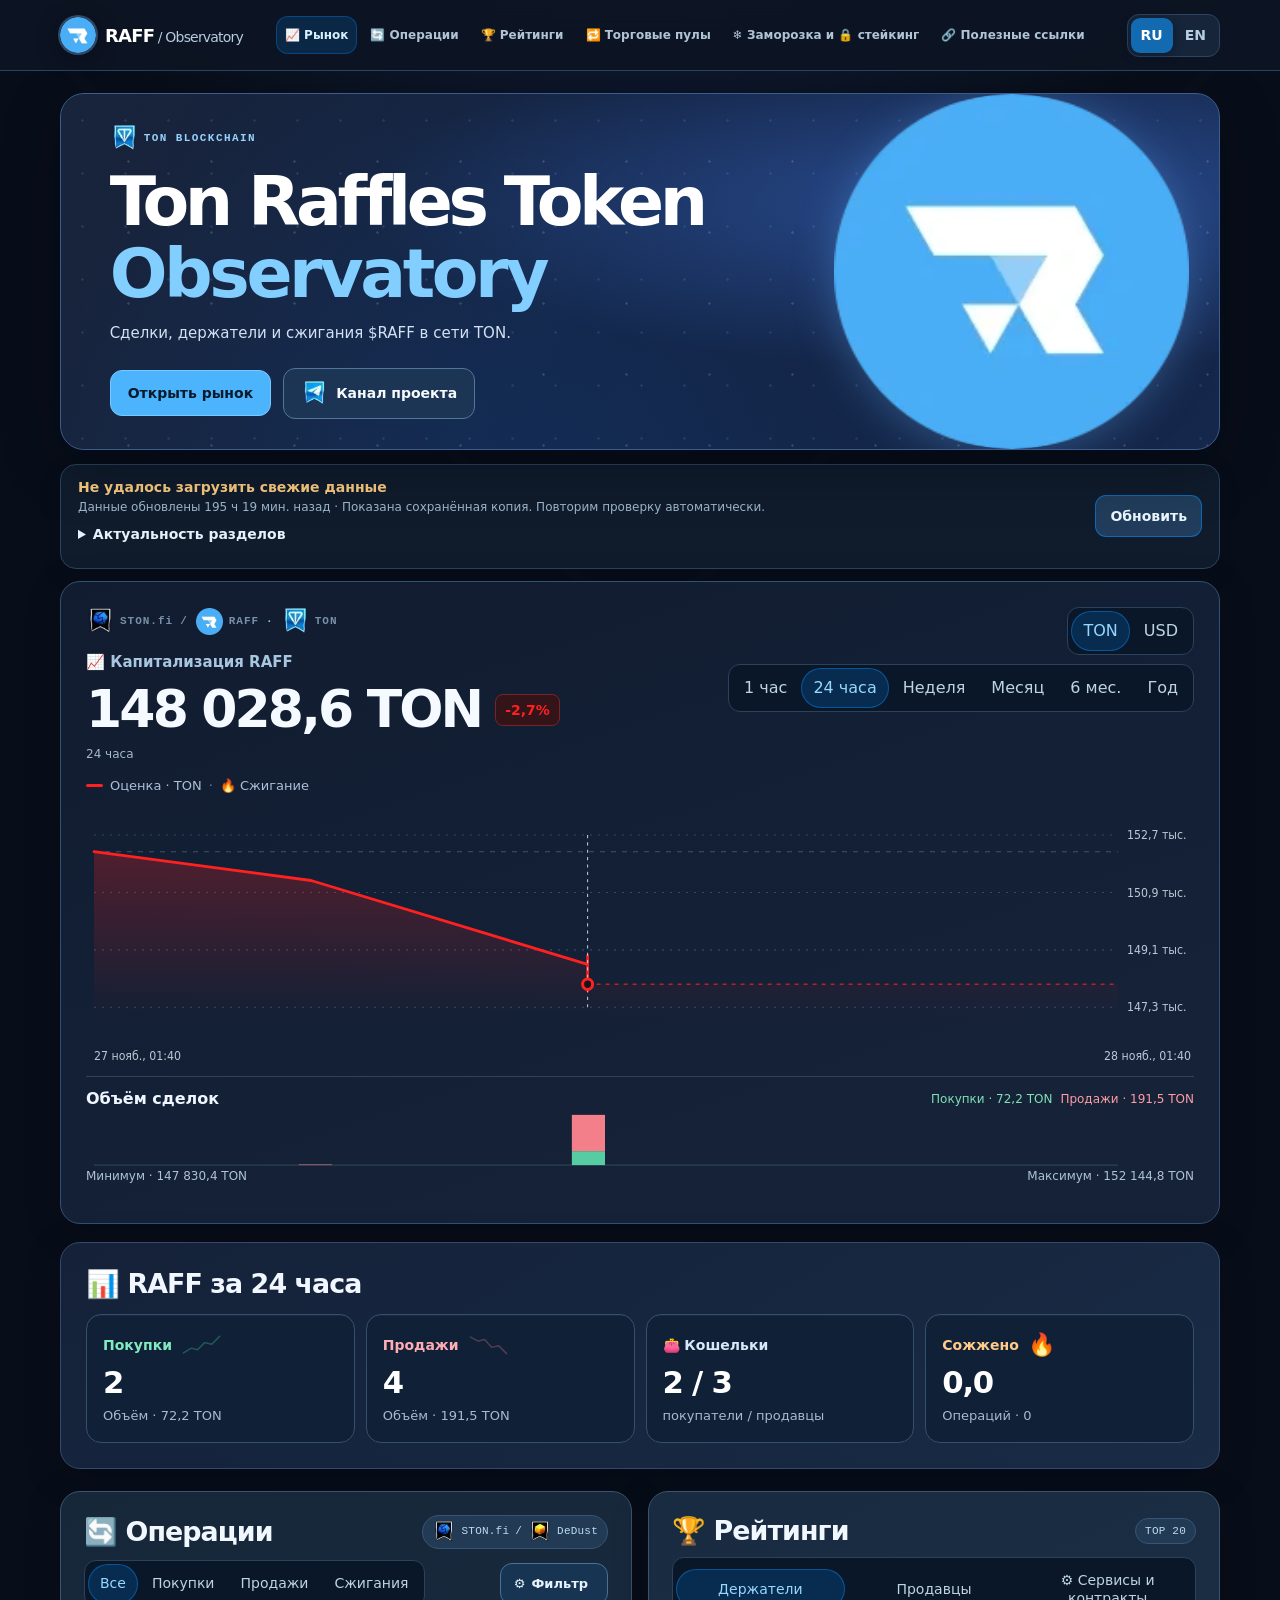
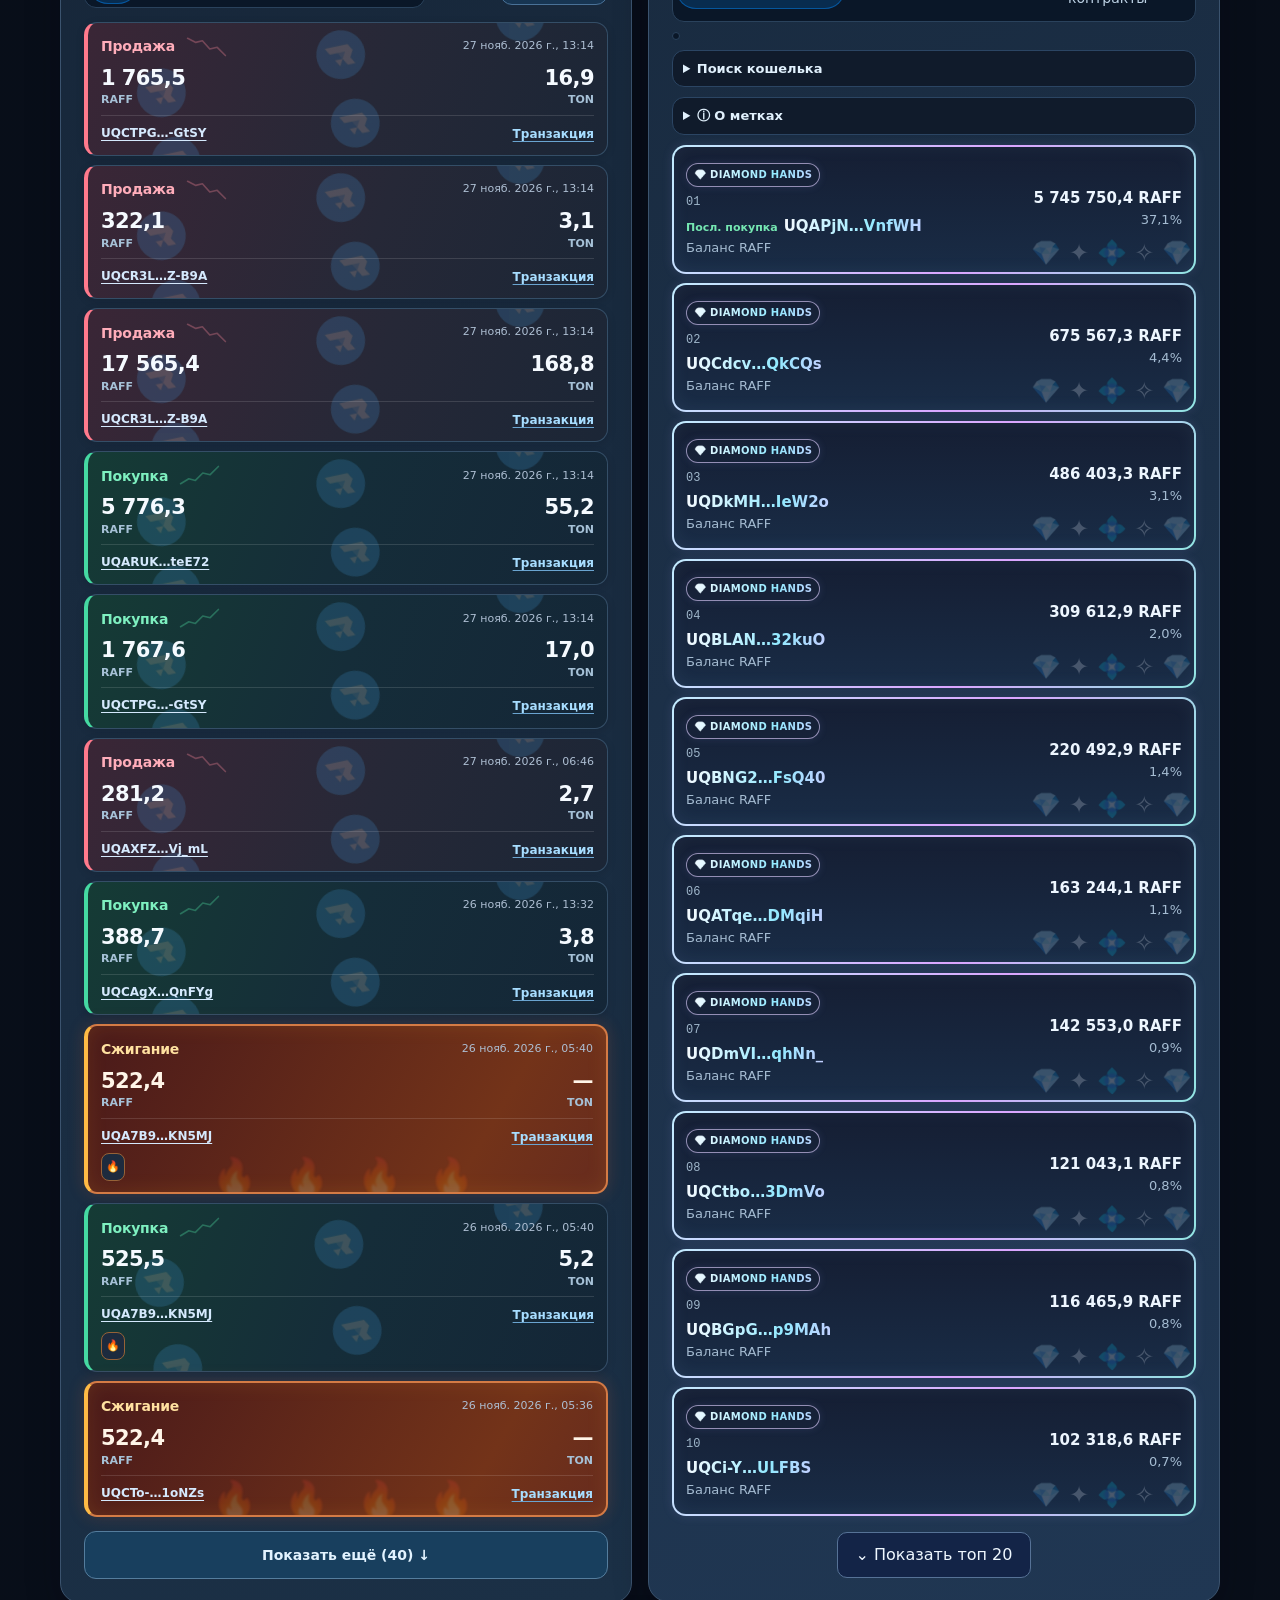
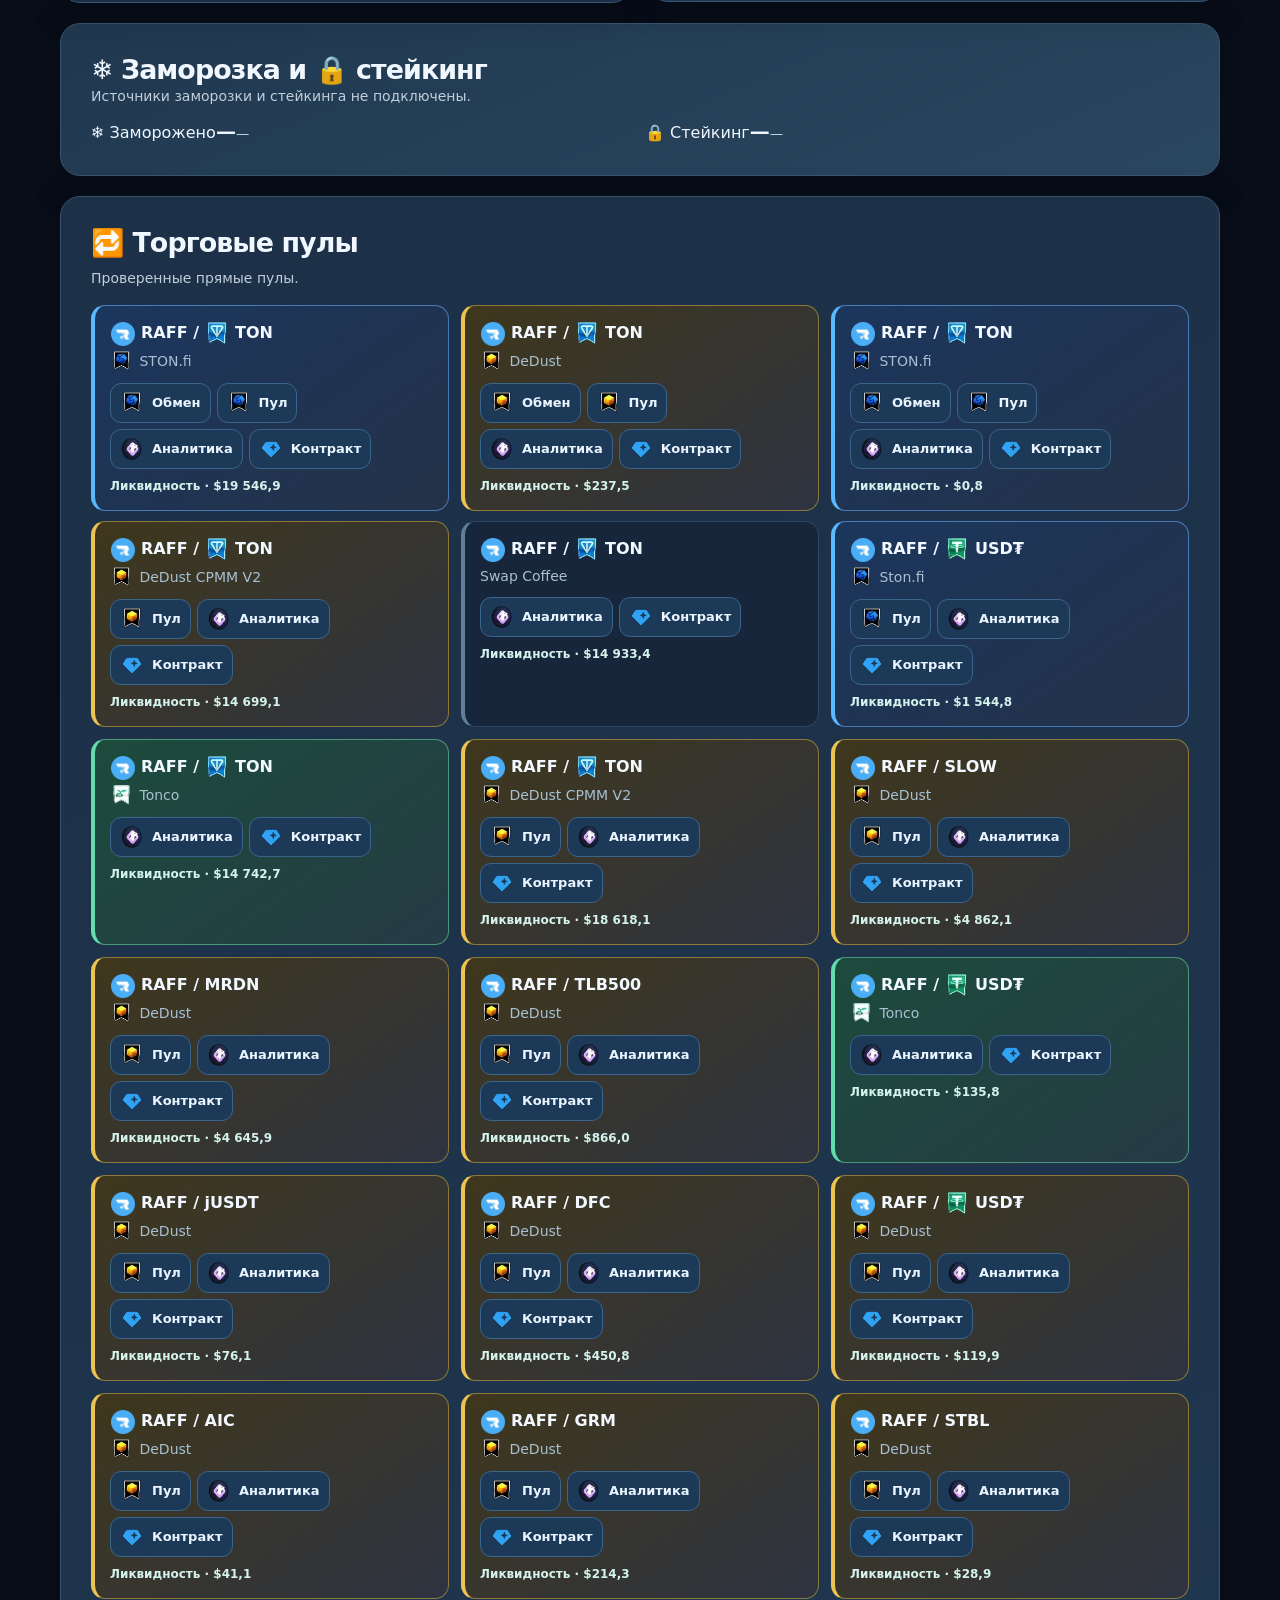
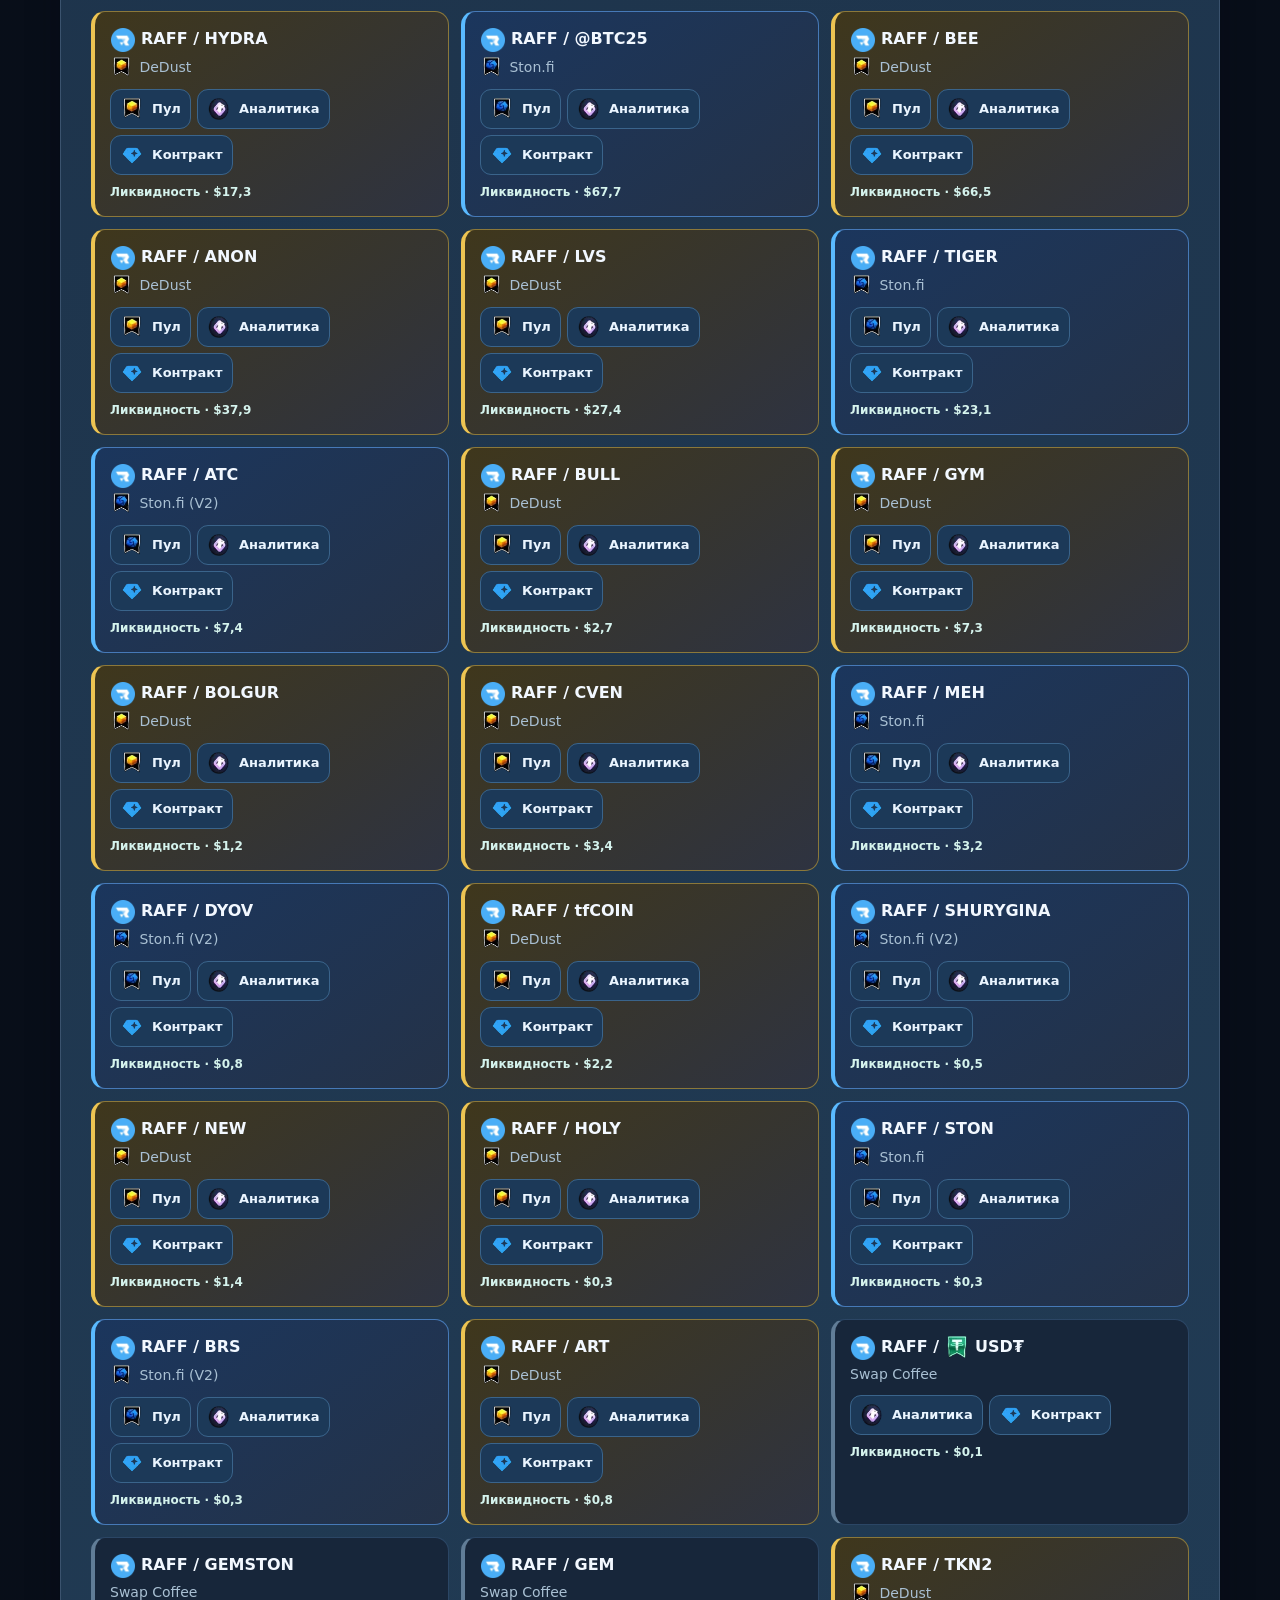
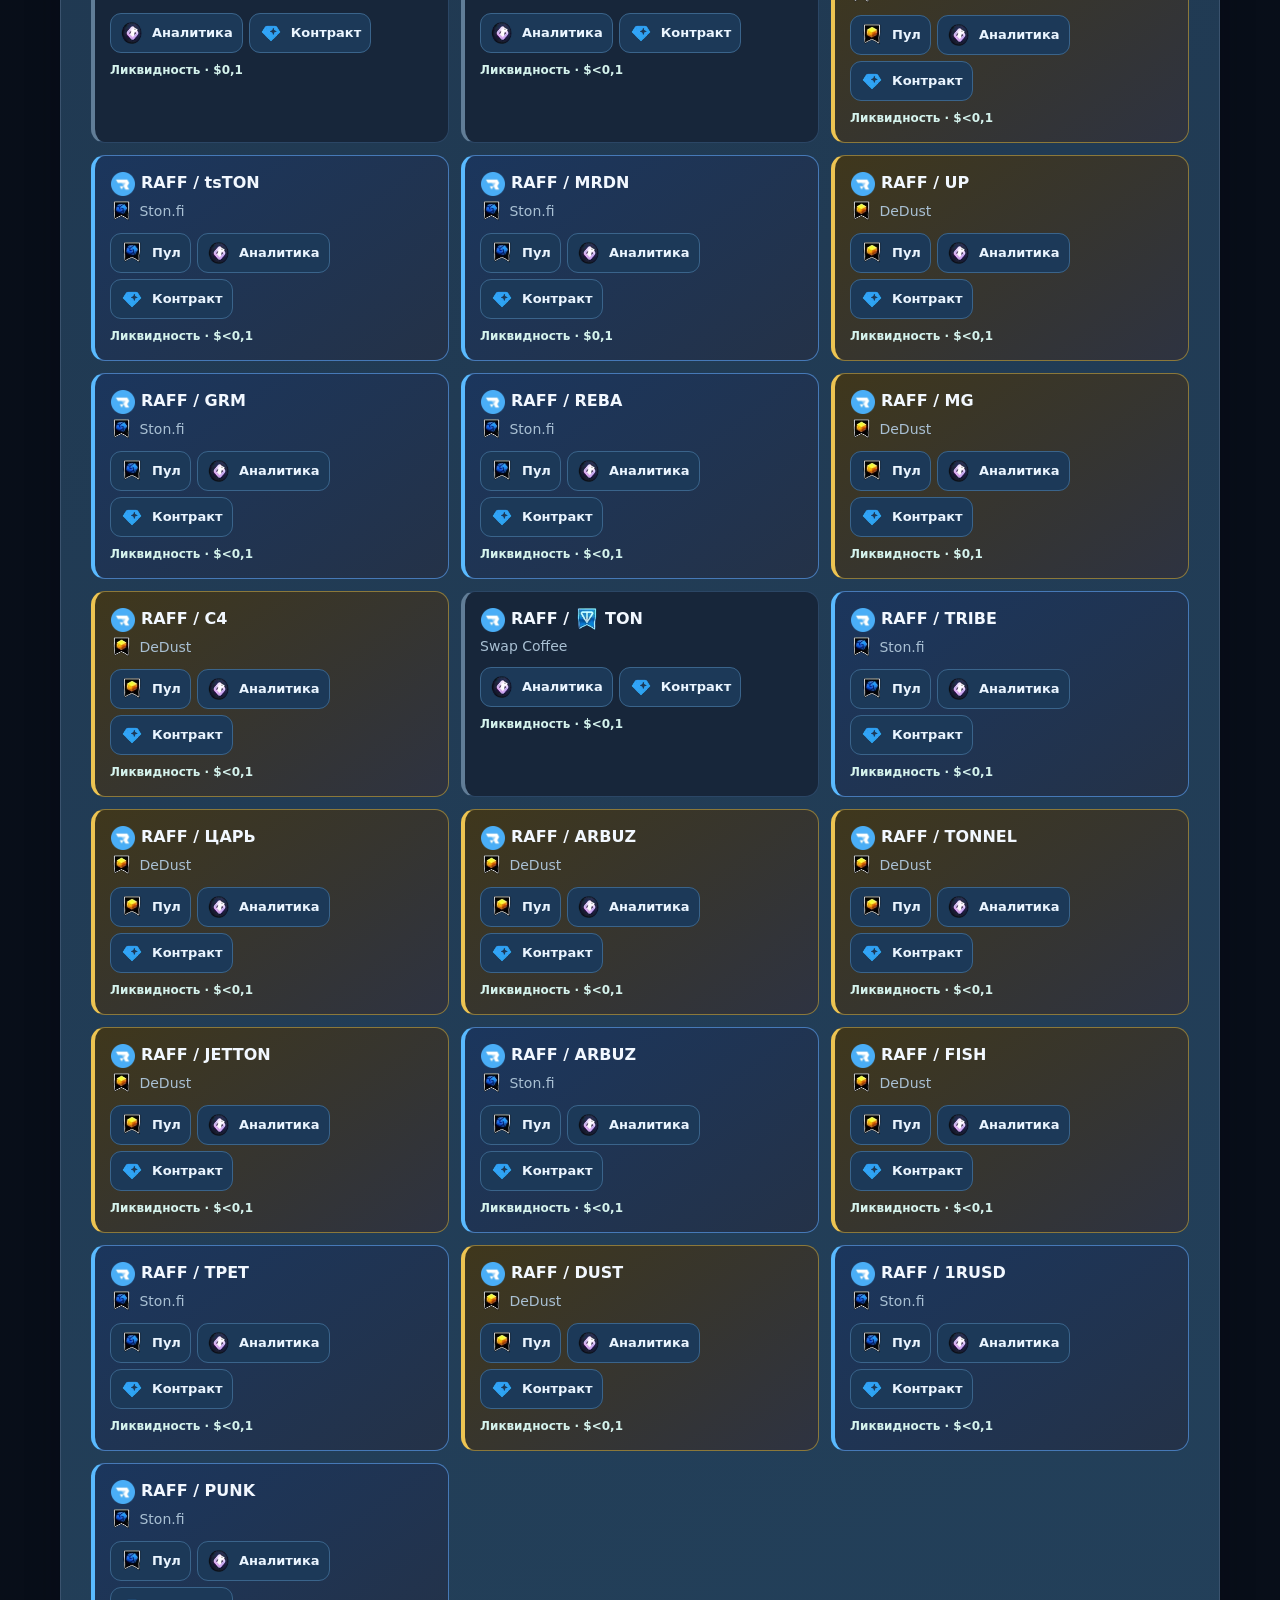
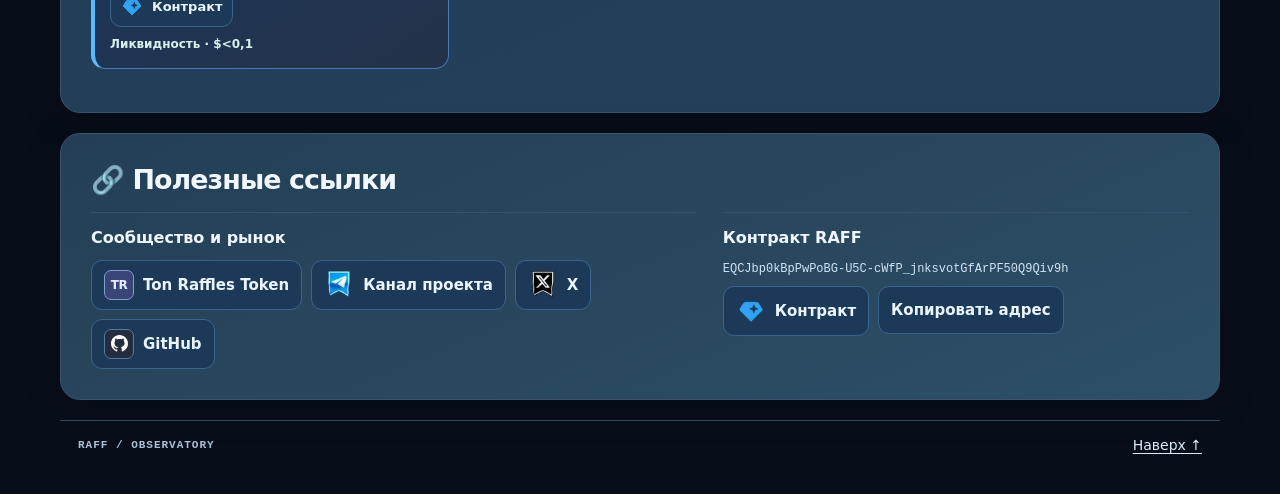
==== commit 54d17107: "Refresh RAFF snapshot" ====
--- a/index.html
+++ b/index.html
@@ -1145,7 +1145,7 @@
 <section id="links" class="panel resources"><h2 data-t="links"></h2><div class="resourcesGrid"><article><h3 data-t="projectResources"></h3><div class="resourceList"><a href="https://tonraffles.app" target="_blank" rel="noopener noreferrer">Ton Raffles Token</a><a href="https://t.me/tonraffles_ru" target="_blank" rel="noopener noreferrer" data-t="projectChannel">Канал проекта</a><a href="https://x.com/TonRaffles" target="_blank" rel="noopener noreferrer">X</a><a href="https://github.com/Freebielife/RAFF">GitHub</a></div></article><article><h3 data-t="contractLabel"></h3><p class="contract" id="contractAddress"></p><div class="resourceList"><a id="contract" data-t="exploreContract"></a><button id="copy"></button></div></article></div></section>
 <footer><span>RAFF / OBSERVATORY</span><a href="#top" data-t="up"></a></footer></main>
 
-<script id="snapshot" type="application/json">{"schema":1,"token":"EQCJbp0kBpPwPoBG-U5C-cWfP_jnksvotGfArPF50Q9Qiv9h","updated":1795812786,"errors":[],"refreshStatus":{"holders":{"attemptedAt":1795812665,"ok":true,"lastSuccess":1795812665},"burns":{"attemptedAt":1795812665,"ok":true,"lastSuccess":1795812665},"zeroBurns":{"attemptedAt":1795812665,"ok":null},"trades":{"attemptedAt":1795812665,"ok":true,"lastSuccess":1795812665},"rates":{"attemptedAt":1795812665,"ok":null},"pools":{"attemptedAt":1795812665,"ok":null},"identity":{"attemptedAt":1795812665,"ok":true,"lastSuccess":1795812665},"badges":{"attemptedAt":1795812665,"ok":null},"domains":{"attemptedAt":1795812665,"ok":true,"lastSuccess":1795812665},"fragmentNumbers":{"attemptedAt":1795812665,"ok":true,"lastSuccess":1795812665}},"holders":{"totalSupply":"15470530.536981627","holderCount":142902,"holders":[{"wallet":"0:0f8cd68f0faab0848adc8e2f0351591aaf124f81357290e289a7e8dd0fc4d59d","name":null,"tokenAmount":"5745750.418327146","share":37.13997011668204},{"wallet":"0:779dcc815138d9500e449c5291e7f12738c23d575b5310000f6a253bd607384e","name":null,"tokenAmount":"1110932.747518411","share":7.180960891178068},{"wallet":"0:3463aaf660368b438441b05bdf3d388c01db9be7095823f9cee34c8810ae0e6e","name":null,"tokenAmount":"787246.402145208","share":5.088683935326781},{"wallet":"0:a99e4beedccb816e556354400a7ebb60b7aa88fc6a823d3723df4372e4ab4fe3","name":null,"tokenAmount":"777201.546810021","share":5.023754970472116},{"wallet":"0:bffadd270a738531da7b13ba8fc403826c2586173f9ede9c316fab53bc59ac86","name":null,"tokenAmount":"769706.147178184","share":4.97530543854482},{"wallet":"0:9d72f7853d86ca087da3a12bc68118d6511f45531444b0da264d7fbb98efd090","name":null,"tokenAmount":"675567.322136777","share":4.366801258184798},{"wallet":"0:e430774de819ef48ec1729eda915b50171499867732e562259d6791097b4c879","name":null,"tokenAmount":"486403.301246574","share":3.144063483045059},{"wallet":"0:4b00d13f14b6e235136b3d4bfecbb22e06b806e7b02d0144a42eb5e3e856f7da","name":null,"tokenAmount":"309612.917803706","share":2.0013076931239677},{"wallet":"0:4d1b6e39907a346ba89d17a2d79ffe5c546b0e21c499971b12694b86d98e05b1","name":null,"tokenAmount":"220492.873512276","share":1.4252444218716185},{"wallet":"0:13a9e12266a8381b32091ef786aaccbb7019f4e1a85150b55215e487249f8332","name":null,"tokenAmount":"163244.10794663","share":1.0551939867634281},{"wallet":"0:e6548eb18ae82b444390237e108fa479b4d7458a830da6e6648478c2b469aa84","name":null,"tokenAmount":"142553","share":0.9214486837360444},{"wallet":"0:139f810a08a7e8c55b6aca968f6ff93dac9c210380b21a8838d27a2427250c4d","name":null,"tokenAmount":"127835.469444571","share":0.8263160021499321},{"wallet":"0:ad6e88820bcd8614a5a144801421de475772a3346f670d7d65d16e727fecf70e","name":null,"tokenAmount":"121043.091754173","share":0.782410735461365},{"wallet":"0:46a461c661cfbe97347732e012c61f222e5b7b612ad3d6d778c30847e17be9f4","name":null,"tokenAmount":"116465.934037369","share":0.7528244345529216},{"wallet":"0:a2f98759ffcbdf88f214c874e6ddd60dbf99d5a5140d8cb2ab0f43101f58d42c","name":null,"tokenAmount":"102318.623217829","share":0.6613775977057852},{"wallet":"0:ba0026e0accb29e411b5f30f91c20cf607954c188a8b6acf86d1e3f9a55b90a1","name":null,"tokenAmount":"97405.659878573","share":0.6296206820168774},{"wallet":"0:2de4d3512a146a389208d05c450f728865755ab3b289e14f0cf9606d754582a1","name":null,"tokenAmount":"85805.66806635","share":0.5546394667024205},{"wallet":"0:b3b07a2a0c50f31e9dad8d93bf4c08da63564d6be664305e4f0633db8cecce4b","name":null,"tokenAmount":"79040","share":0.51090684841776},{"wallet":"0:4ebed41697a31d032255af31e59e23f3f1c465f07cf7e2e9694fc9ce3a1887cc","name":null,"tokenAmount":"74483.318226033","share":0.48145290200606816},{"wallet":"0:c831266f7e24ba688462ed6a3e2c4e365f6e2ec7df9c315edb3b02306eeed8ab","name":null,"tokenAmount":"72434.067460738","share":0.46820674499550957},{"wallet":"0:2e931dcefdec2acc81640b3006ecec79a7e960eef14ecaa89fd1b271e2266095","name":null,"tokenAmount":"61630.629450323","share":0.398374375739718},{"wallet":"0:a45a1d772a3119c15c8ed44222349c3d98b056fe8093ca8d7cdf0921c6534fa8","name":null,"tokenAmount":"58593.804131786","share":0.3787446331702722},{"wallet":"0:70efef13711e4ecd8341bdfa3108ddef5a3f8d59b273ef0aa5cc074ceecde815","name":null,"tokenAmount":"58041.784024086","share":0.37517642905225296},{"wallet":"0:dac1b468c99b36ed282154a3bfce5d6e86cd35defa09d845e7efe7bd999c6622","name":null,"tokenAmount":"56789.917258582","share":0.3670844844191231},{"wallet":"0:e587930b2a2aaf491c60919634cd4d495b391e7c60014093c90b149ac6339a4e","name":null,"tokenAmount":"50000.012474219","share":0.3231952023538957},{"wallet":"0:89224d45b026f2565a4d1b221f641c842098caebe9a38e17e57c622a3e2dfd0d","name":null,"tokenAmount":"50000","share":0.3231951217217612},{"wallet":"0:3650f489b6b95baeb1b33bc0956eb5eb414f59c385cf4da99855f745654ce410","name":null,"tokenAmount":"44240.360479594","share":0.2859653738043395},{"wallet":"0:026c50942fcd25d4fa3872a872199545f369978b1dec8fba9d6fb954e68eb8e1","name":null,"tokenAmount":"43621.082","share":0.2819624181324985},{"wallet":"0:16acf2aa35a3d1a1e2d7326696777ce8f6ea1188c48965b9978baa550aabd82d","name":null,"tokenAmount":"40787.585820063","share":0.26364697527704084},{"wallet":"0:1d540bbf944de08914a7e8451236605aac51e6a9dda5286bf3e55069fa2994fc","name":null,"tokenAmount":"40410.036299213","share":0.26120653201009864},{"wallet":"0:42d5289792c1e8accc030e7a22cf086544777ef67e8cedf1f9456b07f0e07451","name":"edwardelric.ton","tokenAmount":"39521.689682984","share":0.2554643461548337},{"wallet":"0:4d89aa34b839a986b1a6763286665dcb6980a9393977e1a41d0abc7da06ba34a","name":null,"tokenAmount":"38526.773698625","share":0.24903330630147708},{"wallet":"0:13047ceb66180522e02ac13f39ce4a58dc4534210b5aa9eb2828efbe7c5385a0","name":"johnbrohn.ton","tokenAmount":"35267.52089367","share":0.2279658141610886},{"wallet":"0:736b7c93326b11df7a7948524a0747ca5f1a891754460201ecb2047dde10efe1","name":null,"tokenAmount":"33083.784215434","share":0.21385035333047345},{"wallet":"0:5def15a74f952a1cc718ff9695a786259c6f1ebb2d0af3d23acdc8827159b625","name":"tradenark.ton","tokenAmount":"32536.824761893","share":0.21031486078719241},{"wallet":"0:b1aafd30ba7168830330910f678f43066155736426991215e329d9c014b604c0","name":null,"tokenAmount":"30000","share":0.1939170730330567},{"wallet":"0:bcbce84e56c41677420f135ea7dc36eaafb0dab8d95c21e11b03d94c2548db0f","name":null,"tokenAmount":"29150.714565841","share":0.18842737484766597},{"wallet":"0:115f4ba51f2e27048cb46f707e093417f37443b589223f9b9a595b7d2642c813","name":null,"tokenAmount":"29033.034713147","share":0.18766670376135325},{"wallet":"0:71f236dc88059660c239d20586382949a18bd5c667e51726e04864ce380e85bd","name":null,"tokenAmount":"27111.317645974","share":0.17524491213255797},{"wallet":"0:7405be473e53cbead8b2eab0c8bd37a2dfcda26c53b4e1e22ba0dc20f3a896b0","name":null,"tokenAmount":"25810.021910209","share":0.16683346345822642},{"wallet":"0:bcbe67dcbb5c61600ad3106de43ded3b151c482523a1e8420b07be0dd1804c87","name":null,"tokenAmount":"25596.189778429","share":0.1654512734210532},{"wallet":"0:51b18cd56c3e6699890d26a928b98819cdc3a37ee975f2eb57a3b2d7db9d9026","name":"web3broker.ton","tokenAmount":"24090.064","share":0.15571582333530032},{"wallet":"0:27f00d4475c7377214c4ec6d2ce20a0e63013e127c1c16809ce6e64aa0c8e93b","name":null,"tokenAmount":"22480.413560429","share":0.14531119994036762},{"wallet":"0:1a0a2451df9aad918f51732fb5c58536e0ec341cf65ef2f1f893d015d5ba0ae9","name":null,"tokenAmount":"21897.917627472","share":0.14154600306127824},{"wallet":"0:ca903c91f21db63ea6be983bbbb868d465dd0782bf2f934cef7e0e18912292ba","name":null,"tokenAmount":"21621.968686291","share":0.13976229602859855},{"wallet":"0:e2538871d92e4824541cf4963121ebb7d6eb873e3d0fbeb9491a69bb61b49514","name":null,"tokenAmount":"21539.11653663","share":0.13922674781670663},{"wallet":"0:234066009d2766a603118c217a082ed2d1ad2fcf08516aeab430bc6d5c7bd122","name":null,"tokenAmount":"20783.752","share":0.13434414514949794},{"wallet":"0:7de15804d2ecca6891da032c5d6c9943ab2600e2486a71aba7f9486e4181e969","name":null,"tokenAmount":"20600.003116613","share":0.13315641029484795},{"wallet":"0:631b9beb33587de00e72abc61436c985a4fbfab5db6254efb796432f48aae91c","name":null,"tokenAmount":"20006.620877328","share":0.12932084539378302},{"wallet":"0:d24c4535e241733725360ad4195209e06297ef2b0fbdf0378a79c00bf88109e4","name":"comandante.ton","tokenAmount":"19764.86411239","share":0.1277581532523591},{"wallet":"0:3ce34252333a1ae29a0f2a6ca47e4ee2f92c14eaf0f1eaf9bc0b24e582f6072f","name":null,"tokenAmount":"19129.351262526","share":0.12365026019500833},{"wallet":"0:a947c0f8dcb4403b70faa397cc89c4a3a1fa561ccb5841002ce85df804190862","name":null,"tokenAmount":"18514.098525733","share":0.11967332653185912},{"wallet":"0:b4e0c663ad8578aaaeca78365c21d3a0aabe91c1953d8c0bcdf9df6b1fcac8bc","name":null,"tokenAmount":"17734.073687296","share":0.11463132207976626},{"wallet":"0:068d10bab8cdd2c03647288433fdf92ae5a6c96a68d5a6891a5d45a867861615","name":null,"tokenAmount":"17229.123984647","share":0.11136737646754603},{"wallet":"0:d90dbf08bbba3e7f4167ec25f9633d4dc9d92df8a2c5b82791a82e6aaf6e7a9b","name":null,"tokenAmount":"16595.55415364","share":0.10727204289451518},{"wallet":"0:faac5256c203e2dbdcc11dcf4ce4b34969b11b95fa43e6849ea214a694d6d190","name":"cryptoven.ton","tokenAmount":"16540.448744328","share":0.10691584690511279},{"wallet":"0:3680e4d976363e33ae3d7806edf440ea50427b150488c2cbfb91852c9c1ce62d","name":"bad-student.ton","tokenAmount":"15790.962313138","share":0.10207123973796758},{"wallet":"0:bd5ff70aae50c0e9f8ec53ab7c914d637c185b41d323b5980f1d737931b4744b","name":"vuson888888.ton","tokenAmount":"15173.780426066","share":0.09808183623563356},{"wallet":"0:71b863107573ce9dc948647bc25828a8463beec61fb3d7d6dd48d3683659a80a","name":null,"tokenAmount":"15107.377260484","share":0.09765261265197386},{"wallet":"0:32ccb547e94b3f0ce7e297af500bf4412681f69bf0f91feccc7cfda1341bcb3f","name":null,"tokenAmount":"15071.996118332","share":0.09742391240108444},{"wallet":"0:09166524e6b2b0ede30c52c1473d549f0ec5f235178d370d58cda3a007e80f20","name":null,"tokenAmount":"14837.918","share":0.09591085428215022},{"wallet":"0:c4d1ee99d49c1363a7f51b67ad090c7bce1e125febfe7a8eabc4eb372d6e31f8","name":null,"tokenAmount":"13986.160442228","share":0.09040517653091919},{"wallet":"0:287f2560c9a781d3a0aa9e56bb62282e91e814300e64f9f34e4f4f3f2d3f264f","name":null,"tokenAmount":"13712.383781295","share":0.08863551090582282},{"wallet":"0:0eab0c6ff1a24d6e1119b13bb1b79663689c7104875a18436e47111bae1357c5","name":null,"tokenAmount":"13285.963030765","share":0.08587916877837826},{"wallet":"0:067bf2ca00d452e633d7975200742ec73214cbb1bbcc9b44541ec1e1c5245374","name":null,"tokenAmount":"13153.623954296","share":0.08502374189981939},{"wallet":"0:26c118aed8203933886afc8f20d09efebe648464f9ad5960c32a92062ec4630e","name":null,"tokenAmount":"12999.907","share":0.0840301305047315},{"wallet":"0:cadcf3d6ee261521d76bc167f12c709b4c98035d4e9873ebf4343df59e5cd5d1","name":null,"tokenAmount":"12541.443699887","share":0.08106666846303187},{"wallet":"0:faee50d9d35440d2e3302e9840faf49b9aee07cd3907de6c2e769067b243717e","name":null,"tokenAmount":"12425.748357455","share":0.08031882505743285},{"wallet":"0:542e9619392bd8c28084ae7ff244265a7b8901c979ff30f4f24db63823e00c19","name":null,"tokenAmount":"11747.698616678","share":0.07593597768735623},{"wallet":"0:d0b4aa299592cd89a518c78e58b7ec69da54beaa77d09632ac2aceca72371dad","name":null,"tokenAmount":"11740.907945091","share":0.07589208344875358},{"wallet":"0:581d4c988b22e932acc864a78ca04d8ffdf075629442d18b4933a60ffb38f2bb","name":null,"tokenAmount":"11384.193906214","share":0.07358631870445931},{"wallet":"0:17131c8651387976d82594cb249d035e073a627040303b27f77b728137b702fd","name":null,"tokenAmount":"11140.340336085","share":0.07201007301885674},{"wallet":"0:0307e577cd862a24c4fd69b9b5ffd403c8bc9a2cdb92fd9278b70b91564fcde0","name":null,"tokenAmount":"11094.714","share":0.07171514883396256},{"wallet":"0:ad28af182ff57979beb19cc2c29bcb8e3b4a6e08d96dac9e0a31afe1aab267f4","name":null,"tokenAmount":"10985.338410899","share":0.07100815569730481},{"wallet":"0:fe98106451d88f11b91d962dbaf032ac43134cc8f3470fb683312c258971b9ed","name":null,"tokenAmount":"10829.183029284","share":0.06999878254593345},{"wallet":"0:3df8513466a19c2b628a3947099a82633283d37247a5c7d1c750a64194d726ba","name":null,"tokenAmount":"10558.260610686","share":0.06824756646481477},{"wallet":"0:34ea14016b73cbd7607931595e068276fd49e1e47eb034eda0c5ebf6377eeadc","name":null,"tokenAmount":"10502.599534374","share":0.06788777869813833},{"wallet":"0:ecc12d6a1bcd9c7d74ccf645e7970f8d0128e2d6a77f2ed1f001a02d86663999","name":null,"tokenAmount":"10389.278566716","share":0.06715528301942124},{"wallet":"0:878926355fa0c6836f24ccae62e268275ac6f2c048e4b4027543786847d9e908","name":null,"tokenAmount":"10237.069894185","share":0.06617142101050595},{"wallet":"0:37eb2daba8a58380fb8abc630e912ea2eacea801bf88f4fc154aaef94486a8e2","name":null,"tokenAmount":"10156.439697533","share":0.0656502352860781},{"wallet":"0:0c0c32361e6dc13fe8cbd5ebc1a7e723150c490af445993dd595ff3cdcbb60d1","name":null,"tokenAmount":"10063.754127601","share":0.06505112480495763},{"wallet":"0:7cb833298be5585d05613523ed0cdc57cb244b6ef632656ca8fcdfdd3a796aa3","name":null,"tokenAmount":"9999.302526561","share":0.06463451594409193},{"wallet":"0:43b415396bac1016951d081cafa7a46aa77bcd93f5436d30918dd2beb3137b34","name":null,"tokenAmount":"9924.246962996","share":0.06414936410404622},{"wallet":"0:752c8d2a788569f77e820a48f7e8e0dc7eb003d3fb2898fb9d0b171d99f8b3fb","name":null,"tokenAmount":"9676.474902503","share":0.06254778967904048},{"wallet":"0:dbc9753c9fac45a1cf765fdcfa38f5d6b5c0f6a8af6917ba5ece58385a2f0b36","name":null,"tokenAmount":"9522.41","share":0.061551929180690315},{"wallet":"0:983eaa23adac3c1012ec7004a970af980e9a1c4e248ee00e100bbdeb866cd9be","name":null,"tokenAmount":"9482.256","share":0.061292377642338004},{"wallet":"0:6b84dc4016c429378e944f3f84a0c47e7118e94361ea325e12808d4b44f5ecdb","name":null,"tokenAmount":"9421.955997569","share":0.06090260430982781},{"wallet":"0:c494cacfd51c5abbe1f4650792283cb4ea5ae7e1348ed6e8fc1cc920bf812db9","name":null,"tokenAmount":"9397.921615932","share":0.06074724841185426},{"wallet":"0:de00d6508446c9d25c5bbb95772dfb8555882288b64189664554e9fae9924f46","name":null,"tokenAmount":"9294.078824176","share":0.0600760187374241},{"wallet":"0:4dfa6dbd0fbeb119cef74233d8e0e4e9e1ed571e8362902784b0cff3985dafc4","name":null,"tokenAmount":"9207.022202844","share":0.059513293230862484},{"wallet":"0:cbd1944099dc853c3b7d13b392c6b03fbe8556ebc1e2ed1386809ce416ddde2d","name":null,"tokenAmount":"8726.425321809","share":0.056406761881558375},{"wallet":"0:6c0308fe387a3584726b9533b0766356b35026da2e918d22e30d371a71803898","name":null,"tokenAmount":"8649.987315391","share":0.05591267406578969},{"wallet":"0:91247716277f849ba0f456cfe6c07f9ba6b4dfcfde4ade960bd58f1964eaa753","name":null,"tokenAmount":"8603.970745415","share":0.05561522744709746},{"wallet":"0:69a4eb6532d217405350c291b307cb91b3b43660b36fd005a26c8389026f6ee5","name":null,"tokenAmount":"8556.408621733","share":0.05530779052004247},{"wallet":"0:7b47504c8019b3dbb7f7b36b19f1ed6d2fd38f8357a19a014b41d7d5df91e46f","name":null,"tokenAmount":"8333.71136889","share":0.05386829720524857},{"wallet":"0:8d1758795bf9b7bc7a456c432ab0903ef6bc2256ff018fda1ec68557554b15a3","name":null,"tokenAmount":"7858.304","share":0.05079531035613205},{"wallet":"0:2d7ac44815635b7acc15498205ab61f33a50c29f729eefa9577313ec5c7bdc5c","name":null,"tokenAmount":"7855.230013597","share":0.05077544040793828},{"wallet":"0:ae590f21983e28f82b5df19ac9f6565374ae85dc210e253576feb90fdd87c275","name":null,"tokenAmount":"7839.638684416","share":0.05067465957728913},{"wallet":"0:cbb67178aa7b550cdc971e357ad216b003501ebe482792d8817de2a7c956d000","name":null,"tokenAmount":"7608.655748059","share":0.049181608412658125},{"wallet":"0:cda475a615a84faa673ba0c763c5d9cd235fbd98910215fdeb598a0ad04a1f4e","name":null,"tokenAmount":"7559.524697867","share":0.0488640300977157}],"asOf":1795812665},"engineVersion":"1.3.0","methodology":{"valuation":"last observed swap in primary_pool times CURRENT total supply; not circulating market cap","primary_pool":"EQCqFPpSLtcstURtrXLRCv9wyjfrw7_44_nwvD8JiSmSjbUI","sellers":"sum of successful supported native TON swap sales; service roles excluded","holders":"balances excluding known services and identified contracts; unclassified accounts may remain until verified","burns":"accepted burn notifications and zero-address transfers shown as distinct evidence","usd":"historical TON/USD rate from CoinGecko","history":"incremental confirmed swaps; missing intervals remain partial"},"serviceRegistry":{"asOf":1795804105,"source":"https://github.com/tonkeeper/ton-assets/blob/main/accounts.json","sha256":"4286bd47e11399901a7d713c9e98a5dba17300d76fe272f4f5d46110a84f4e2e","entries":{"0:ad8afecfacc248996885d8be6824280f9f3a7e54c2f6080b7971b9f556c280c4":"Crypto Bot","0:dddcd3cdad60af4c0d69389f567ad51d0c263fa4968d655ab424c69aadaf9322":"Wallet Bot 1","0:436a76c2794a88e3fbfec6b9c0374fc8db046f10868b835420d9937973a665d4":"Wallet Bot 2","0:6e814e6450e8c578067bb656298fb4d01397dd15018d7f34dc369eaba4c2111c":"Wallet Bot 3","0:5f00decb7da51881764dc3959cec60609045f6ca1b89e646bde49d492705d77f":"OKX 1","0:f15db2c62cd86aff0860d39c491fc73a31395fafeb5945e644498562260c782e":"OKX 2","0:e7e86da08742ed933434ffeb8f08a63c7e100ee842e25f599a9cbf0891574a6c":"OKX 3","0:0338def34b84c6ee9134a04ab1601450be446340a37ae259de57cb37bdb590cd":"OKX 4","0:a30a49ec725e9f57244b66af4c2da7ab76004b4fce80d3a34b1cd0c37762abce":"OKX 5","0:24da1e7b8da901e5b3dd0f98c397feb6e5a5ea483195a8b6bd0682cf2c5327ae":"OKX 6","0:7f2e84c723d8b6b6b1aacf810c8c26ab23c22022b464b87104b2d3065b0ea70b":"OKX 7","0:854ec4521efd52ad43bcf1988e4c44ebdf9a26ad18fa51abfdb685fc3b348a5c":"OKX 8","0:f9bdc0de461c1a2e002fada9550bbb095c8f9f73668d70c517a9cc7e050f8e5a":"OKX 9","0:9b9b739de2527ae72d21083f5198d710c7288453b4733e57ecadb2e189ac829c":"OKX 10","0:b31535e934db05bbc220267467903c8108bdabcbc2a06588838b726ddf589ef0":"FTX","0:57eb74407604a19f7e04005315ef70aeb7b675e6551977586756f6baf12125ee":"MEXC 1","0:1c7bd690f4f93de8b93db5790129dab65926c6e1fc9b57380089db5529516630":"MEXC 2","0:d887d0e2d1c4fc4126e71c970d33ab1896940000eae703bb1ab6cecc830777e3":"MEXC 3","0:7994848c1fcbcbc57a6a5a987b66eb424b8b54e10759b6b514a66b600c2b0eef":"EXMO","0:8d195793baad9a08c46dc353aebe999341dabd07721b9725f19e18abc3d10d92":"EXMO Cold Storage 1","0:26ab8ae763a3a7c3067d882b7b01cd5d37254cb8768f57b6a47c00028effc7b8":"EXMO Cold Storage 2","0:0130c77346e9ed82df677d107ad6a775c11f9c18f6a05c0dd17906b355850dad":"EXMO Deposit","0:342a359e38357c083968129fddddf049ef5c47315bfbef27505a356bf9f02d65":"CoinEx","0:555f3053e257130374bb831ae0e219e5e5f9ec0ca8f8a0d133369d3d690c64c2":"Huobi Deposit","0:85af78e8d035e920117cda654615cdf371d464480b629e110d3c5310d85ab362":"Huobi","0:80d4123841167ca989ac912443cc99a4b9c1a87584536427ff6fd85c92395ae9":"Kucoin 1","0:b37e57033db21d10b950e6143b658c10c3bf425bd193025960aef7f22dbcf4fc":"Kucoin 2","0:07ce60b7e5f255a88c3707f3fbc79e2cf924ed6b4b7d09c6324f0ba2338a48fa":"Kucoin 3","0:a14b1f452385b2bb984ad2c4441e1d23cae071fdfc096dfba53ebba3b6ff1d10":"lbank.info","0:75726a716f747e60b0371cb0d5d35471e8e1e931003fecc3a0961a8bd82c09c7":"xRocket Bot Cold Storage (Old)","0:c1dc654b598ab84cda4f12372efed8907cedf0901865a58649087373e01b1c24":"xRocket Bot (Old)","0:45614fee399c43d77bb597558791831bc0ee31754cbb2b5b1fbf5a3488ed9940":"xRocket Bot Cold Storage","0:011a8f0a0b36b779af033473274966666d1cd6fb4e77df679375fbd6f970d012":"xRocket Bot","0:c3f1da8ecda8f8cd42bace224ea3f1b6971eaa7f54c492d4d190527b4f573f7c":"Bybit 1","0:4a1f3ebcc66bdcefa90245bdf541a50ada1c688a487534b1587abffd93038834":"Bybit 2","0:cd525c15904d7b4027eae08b318624260f371ce8c9f4fcca0cdb7b583854107c":"Bybit 3","0:ae62a192da96e266161a702cc9f6de91c0c3441f17ceba51bc442dfb2031a30a":"Bybit 4","0:e3ce05c4da977132c24a3b102da8b5fbf2ea9173337b49de346e4a4b057f7579":"Bybit 5","0:e33ef85d174eb457c072d1ee10215b69ab9b64192f7421302ab1c8e26b7ad4bd":"Bybit 6","0:7f97f36dda3f7dedc9e12f8c09c4f89e7fbc17527ab3f67de4c3b155297a56e4":"Bybit 7","0:7d133d4e425c8e00de015513a44e66e6d163b21e71720aec7579965e5de28c55":"Bybit 8","0:f2dc1860686cd658987e2bed8216532d8c004460dadea907cc7d4ad7236c496b":"Bybit 9","0:4a1c20bc9a6f9294f75f1c87a7f383a8b73a483a2e6dcb3630ddbe78b3ccad00":"Bybit 10","0:008bb088e81e38d583826901093567027cc1575ec744ac354fa4eeec302d166d":"bit.com","0:1882478daef1b7ed200cbbdc201bd4ed0b24c2e5f1a4c7c15aeb7e3b1a759193":"Coinone Deposit","0:a4d2072b1edc1355fc7fbee0095beec7889a2d3cfaa9edcf2ce9e128631abbd6":"Coinone Withdrawal","0:f3f4ed0913ab555d023745058f1a6c55a49d4876593cb9bdab1f780a99b185bc":"Paribu","0:f9873509de5a2f97f7b2805f5f7aafab447f43c91e751cc8efabc6d2ea09d78a":"BingX","0:b496b8f73b469ff06a2d89e62c4d70a103fc228c821537b49dff092060bc281f":"Gate.io","0:60ff0b28e2b3839bef250a81be9f2e78a6265b980ec5d24df4e44bbff2c3fb25":"TIDEX","0:23eef28b6da5a368d6c0b8028fd5ed47c26758676bc9db1b5653caaadc969f91":"CWallet","0:00ffafa9fb3d4f837824436d19953c792be6632af73a9b82c4dc69ca07195087":"Matrixport","0:b58c73481f25a280f9705ab3424be850614d823256263ecfa049fa9fb917720d":"QMall","0:00b402b789e5626e1c61b50c5dbe2024426e92f16c0c2fb735396df96046b5fa":"BIT","0:2c54797319837b4c6d014fc991c1a8d4294dfd4d6cec4937e370f1f27db0423f":"Bitforex","0:6a5a76a1538cf9596590ec3708470649c342624bf92e63a6a7a15254ededa904":"Bitfinex","0:59b065c5d66261a5317660e96eee476aa6a11b749bdcbe8c0d1f3dbf24200d1c":"OMPFinex","0:3cd5ad54b190a71caab984b0f210e3742c7f2147b7e9073377d7c6b470017362":"Bitrue","0:6c53cd87cc0d33486db42c1c7fc03dfaeb2f7b815afc368ab1aee567edda3f72":"Coinspot","0:9a582c23266b8ea47eb71118a3c040d42b230b2266fecffe2d3cd390c0922c35":"BigOne","0:dd528505af15c6e5206bdd8f6c9a3b541f80ca98ae8a5066ab3ff8de1ff5e678":"Farhad Exchange","0:2b6f3cda567c385f0645486f3c665a451f56b2969d1be57d86eb77c6077a81d1":"BitTime","0:cdf7f0d7c09036f064272e3c429ed570be49ef29eb3a735b64bbc17915073732":"Bitget","0:e9c0a24ffaa6aa4f228890e71ae9550bfc53a6c57e643bc31c240e18727ac1ce":"Bitget2","0:336502faf83ef5b532d315ba71450b661c90e83fce64d8bc1fd2bf642f3555d9":"Bitget3","0:b308c7f9b4f596f6250175885972549871b05c70ed3619fd5a939401eea972e4":"Bitget4","0:e2d1df206b372db1f3b890e60d185b67aa0c9f1b6b6ff60a05091c8c01b40ac4":"Bitget5","0:7a0dc94da9f48b968dfb87be38d4fab7286288db7a04d3081feee177376d9089":"Bitget6","0:8785ef5ebb0fd24c6911d10f43c00961e9748fa54297a1ac517e3c5fe76bb0be":"Bitget7","0:213b6804c2082135a4a803da8e3b30cfed51aee9af2ad2100334b7f4711d3bcc":"Bitget8","0:573dfe99490a041703e977e4724135c5b8bea0bea67839612247451ca9d5c4cb":"Bitget9","0:de2519a527de7e1d4c1028bdb74e022b28a6e370e4fec3fc27d8d971308f99bb":"Bitget10","0:06476e580e250d0abec5c365a711833483c581d57b908be37d56bdb0e338c312":"Bitget11","0:c9959a997e1d4e4383d8db37b86d2101ce78dcf1f1b3904d9888fe572ef0efd4":"Bitget12","0:c07e51e5b694937758f45f4003071c84f4c4a68bdb168a22c3d6c8b89cd6186f":"Bitget13","0:1797a5c4c50a2b312ce9927ff6f12efd3b0b58ff311445118c2d2e64312b5d79":"Bitget14","0:6083005b354ab1c4785aa8ce8293ee5c9c182e9248f27e9c9074f35c16342083":"Bitget15","0:f99b14600ae44d2f12b178e8c6eabd78892ae82c5e45b6898f9deb7eb203f9c4":"Binance","0:8e91b50381c36dd42accdb51f5cb5d96848568b4924f8079b1a5ae7e10f43eda":"Binance Hot Wallet","0:ca1d9edeef40b3a9dbd9082f3767859547c3ce0bf641d09d58e33a3cf06fb309":"Binance Hot Wallet","0:a2faca7adfebd5c5970108d1f79065cef32b0c143fb13489066b684cdd7ee95c":"BitMart","0:5d5a830e48214791f4ab5352900c624d3bff3c5efd630196b180158eb789990f":"Nobitex","0:cad898b200a0934ee416c2039bbf3f5d7f1a323172875b3c19d378a6f540f7b1":"Nobitex","0:4532d5bcdfb05d3275cbf255bc91c3635cd48d63b719441581c5542a4750fdf5":"Nobitex","0:a32d52ced80a23fe4fe90ba94593ef686de03f9fbdaa069e642826a95234b982":"Nobitex","0:fac8ffcb6f89572a1232d59e91c65909ae408663fd2ceaecd35f35b5e9d670f4":"Bitpin1","0:c14ce5d772539be26fde315a505a1e0514104e76eef776f0b845e57df0557ddb":"Bitpin2","0:dd36441bf4aa8a6a6ecfd763efde1eb82dd86bdcfb1456b45ff4b73f87657184":"Bitpin3","0:402f5d4f4f8bea7b0bd511b9d3771834c1a22bbbbc8a326035eb07aa24f5c9f9":"Crypto.com","0:ca6e8f2a3dfc875b8673d8677f3818c4b8c02d1aa481a86a0c61bd09f8269f1d":"Foxbit","0:60def37fb0e6f41b18a73c2496d96b25442344864ca0ed97189a6f37e2439c56":"Richamster","0:97ad93444915089e812238ff10abe9066d0b03ea3dba2a8630fb9c9f88aa455c":"Wallet in Telegram","0:1f5806c73d03bbc96eb7eebf16067f1f2e8e270cfa16d57001aa9eaf7456f008":"Wallet in Telegram","0:1b44ec553616b0e4551037038834bdf0bdaa1f0440e10f3331d9841585612a68":"Wallet in Telegram","0:cf06c94efdae26faaa1d85092fc4daee78eba09e69c36dac051c1d8ffde35f40":"Wallet in Telegram","0:91887059ba56a03790b0696d7a402ac0691dff62fcd398e813f97d3b2736fa58":"Wallet in Telegram","0:6db0f022632b6269f0d4dbf8ea60a8448bbc2bcfc6812e31af8cc6405c268af7":"Wallet in Telegram","0:dd6ff02c59634745529b99a8d5beeea9f6c38a9188e6a7e96a424e3820c8ac0a":"Wallet in Telegram","0:023895aef955024920a291c6f3715e291df1b3dd254eafa8b09e21a2d58d5897":"Wallet in Telegram","0:f5066318091a8cfb530ec732104ce38f7783d92a6679ffcc0ce0960b0e94c7d0":"Wallet in Telegram","0:0c5684355f5410a923fb7dd59314905dc7ff157b28c9130671c7a4f17007e898":"Wallet in Telegram","0:23fe558cdf44249381aef36472e64a5072a24ba97fb61b2f5791da6013aec92d":"Wallet in Telegram","0:b7be71ac1b40e436db36721d9c20e82d44e78fc1e86a8ad15e00b1cc16831dcf":"Wallet in Telegram","0:55b7223f04dd1f2e1b3f28e4ad628fe6cab60004f280fb0a58cd27fc590b2eac":"Wallet in Telegram","0:659dbf460831a72795c4a9a9872fb4a3e7fd302783068dae53e8f2a5c150084a":"Flipster Deposit","0:d0a6eb95408e95ce97b0ca597fc523ff4809523635e8f519e00fdcbdf42f0c54":"Flipster Withdrawal","0:ec85cfc7fd1009362e421b5a0141f510d6540107ab73e7829fda1ef9e97a75e3":"CryptoBot","0:817438e5b0e6eb113ab74d73fc95f7ec19247dbe6ee27a42c3d0164d614c3ca1":"Ourbit","0:66a1e72196d64d6faf48fa4b2ea861f67b0484d2d14a59caf701d8c286ce44e5":"OKX 11","0:419712bc541c4489d6f1c38a105722d293b8847fd54f2717ad69142911b8be5c":"Bitfinex 2","0:6c25b5f2fe5ef1a6a1978f611f61a50883fd50a0822b19176445fca931823263":"OKX 12","0:14de4b02647941779108b7b99be85596260ccde813351000055d744dd8aba04c":"CoinEx"}},"identity":{"byWallet":{"0:0f8cd68f0faab0848adc8e2f0351591aaf124f81357290e289a7e8dd0fc4d59d":{"checked":1795804105,"domain":null,"linkedDigits":[],"role":null,"activated":1654782382},"0:779dcc815138d9500e449c5291e7f12738c23d575b5310000f6a253bd607384e":{"checked":1795804105,"domain":null,"linkedDigits":[],"role":"unclassified_contract","activated":null,"serviceCategory":"contract","roleSource":"https://tonapi.io/v2/accounts/0:779dcc815138d9500e449c5291e7f12738c23d575b5310000f6a253bd607384e"},"0:3463aaf660368b438441b05bdf3d388c01db9be7095823f9cee34c8810ae0e6e":{"checked":1795804105,"domain":null,"linkedDigits":[],"role":"unclassified_contract","activated":null,"serviceCategory":"contract","roleSource":"https://tonapi.io/v2/accounts/0:3463aaf660368b438441b05bdf3d388c01db9be7095823f9cee34c8810ae0e6e"},"0:bffadd270a738531da7b13ba8fc403826c2586173f9ede9c316fab53bc59ac86":{"checked":1795804105,"domain":null,"linkedDigits":[],"role":"unclassified_contract","activated":null,"serviceCategory":"contract","roleSource":"https://tonapi.io/v2/accounts/0:bffadd270a738531da7b13ba8fc403826c2586173f9ede9c316fab53bc59ac86"},"0:a99e4beedccb816e556354400a7ebb60b7aa88fc6a823d3723df4372e4ab4fe3":{"checked":1795804105,"domain":null,"linkedDigits":[],"role":"unclassified_contract","activated":null,"serviceCategory":"contract","roleSource":"https://tonapi.io/v2/accounts/0:a99e4beedccb816e556354400a7ebb60b7aa88fc6a823d3723df4372e4ab4fe3"},"0:b5fe9eae3080e294b691ae30e23f043cfeec891c60657cb40f6aed61fb1478cd":{},"0:b5e3ad02d0f27632b82a4eb22ab2554ade309d5b34957c6aba383fb65c9631e8":{},"0:4035cdba899785bfb1d947f12c436d3c7057a578bea16db824481339c1ef1e6e":{},"0:599ffb509672f3e70e33a4fac9724cbb15aafaa83724d4fba334ed93262e0bd6":{},"0:ff5aa840f65151dc716ced1efdfb7ff79f7fd5c4b329140008e88bdcebcaf6db":{},"0:7d60acee26cbe2e82e5832eebabdd78adb4f10129cdc12bdc846908c528671b0":{},"0:7cef83f4c3c8cfd453c07b6b45f36971e39e010e066f84f81a17324d8e560729":{},"0:a121f4d993fe3e347fd57a45163685890d8975cc789e0031268ce7094e3db12b":{},"0:840ea3fbd53c4e48c26b418d8a64d141122e2b1a7a2c3f42a1c16d099a113d8e":{},"0:d63d91d83ad05fd78696c6a517b62a51174409ec61b6a54e18e93316b2496169":{},"0:1150a755fa21c54a29fffc7316ae4bc9f1434e1d99467c0579ed50d39a3cad78":{},"0:808931406456fbbec60c5d694bc948fb5a8d6675a82a6a7a85fd4fb6020a6f0e":{},"0:b3468a195486b7f358881b8f04f7efc26c0ce96ab9d4f849a05fd1bf29e77e32":{},"0:2e385f44368b19321d0f5d58daf3cd40dbb71a30c88dc3767a9e220cee73ff63":{},"0:d911d02fe54325e8e4990771ca71dc291a9378c03a9fd9c923d3bfa24ac42abd":{},"0:8018eea309ea96b139ae1c62a988f4841135a121d8a19a2f59b5ff344ce1175c":{},"0:e2a2fb105551e544bf448af050cd8ff55e416c8ee6410ab6ff6c64bcddb67240":{},"0:b5922809b806e07c503819a21bbadae602d4ecdb0104fd33899256bad1d901db":{},"0:fea9cc832a0ffd3ff9128d7efbcc8b1d11f60484f5dd09e9751e9f504f6aa439":{},"0:7c32807f00bc2df60fa990d8b64c32bd8150ae4d34a4b7be403a0e030e645d98":{},"0:9d5879fe1ca8c2d7482a2e1e8b950143e631f2e51b9fe48f6975a4e70a8ae324":{},"0:9b914b2d33009bac2e9ed52815fcf2de7d72bbff23691157506f6431ae30f9ad":{},"0:aa32425996d56f6de35b603967c31759dc3c3cbc9faf85193da9c6d8413b5e53":{},"0:005bdddbe7ccd8fd33e744f060edd3a79ec91cdf1dd24828e20c7d60eb6ce036":{},"0:dae15ccba7159b092a72a3a535a5f8b2bbc788fd2d83b1d3065dc6f37def233a":{},"0:8a5c79ef8820579dcfbaea89d73c8acbc770f9d4e976f7c2cf309aa4519c9cce":{},"0:94a047719daa26475e77afa2b97c394f5ed73716d3197ef5aac4393921d24841":{},"0:80b1149f7779a8609b0dfb2025009c7dcf1d46988d9ebc6409572898e5fca18d":{},"0:20f4c13a8a1de88a87f6ecc0c3c80fb8108009c93247e925878c4e2c0832200e":{},"0:8c3827a1ab2625dff295421e66c08dd0ca4ba56be8c57254f7a57ba99e2cbfcc":{},"0:5e7afbff704df5fbbdf42670976cda199798c540aac24a61f99f5b268464c445":{},"0:74c7f95d2bc9cc588d111ff4cfcf22ecce99f5cd88f28dfa38be04b35548b5f1":{},"0:e696eb62c9b88e6a61f544af20528db6dfb8d78a157734bd610e736ae2b0fe86":{},"0:c2f72af11c57b180934640896308b50f83c8c990ac21106b2c5395efe789f5da":{},"0:45ec81e0034b78f91ad59acb394c8df23b85eaf76e35d2855ee0e356b4ac890d":{},"0:dac22c7ec87e2e663b5f2d83792c896e9af7218347db2c100253b44b7b3a2553":{},"0:be6a02ea482965298534356253a4d2a4c502ffab582d55581cfde123a701e499":{},"0:f22fd97db74bfb319978ac26784689189535877e7c2c66315d4b40fef882469b":{},"0:9d72f7853d86ca087da3a12bc68118d6511f45531444b0da264d7fbb98efd090":{"checked":1795804105,"domain":null,"linkedDigits":[],"role":null,"activated":1702377760},"0:e430774de819ef48ec1729eda915b50171499867732e562259d6791097b4c879":{"checked":1795812665,"domain":null,"linkedDigits":[],"role":null,"activated":1701515319},"0:4b00d13f14b6e235136b3d4bfecbb22e06b806e7b02d0144a42eb5e3e856f7da":{"checked":1795812665,"domain":null,"linkedDigits":[],"role":null,"activated":1792345930},"0:4d1b6e39907a346ba89d17a2d79ffe5c546b0e21c499971b12694b86d98e05b1":{"checked":1795812665,"domain":null,"linkedDigits":[],"role":null,"activated":1672153523},"0:13a9e12266a8381b32091ef786aaccbb7019f4e1a85150b55215e487249f8332":{"checked":1795812665,"domain":null,"linkedDigits":[],"role":null,"activated":1705386761},"0:e6548eb18ae82b444390237e108fa479b4d7458a830da6e6648478c2b469aa84":{"checked":1795812665,"domain":null,"linkedDigits":[],"role":null,"activated":1731705453},"0:139f810a08a7e8c55b6aca968f6ff93dac9c210380b21a8838d27a2427250c4d":{"checked":1795812665,"domain":null,"linkedDigits":[],"role":"unclassified_contract","activated":null,"serviceCategory":"contract","roleSource":"https://tonapi.io/v2/accounts/0:139f810a08a7e8c55b6aca968f6ff93dac9c210380b21a8838d27a2427250c4d"},"0:ad6e88820bcd8614a5a144801421de475772a3346f670d7d65d16e727fecf70e":{"checked":1795706332,"domain":null,"linkedDigits":[],"role":null,"activated":1720338127},"0:46a461c661cfbe97347732e012c61f222e5b7b612ad3d6d778c30847e17be9f4":{"checked":1795706332,"domain":null,"linkedDigits":[],"role":null,"activated":1705389916},"0:a2f98759ffcbdf88f214c874e6ddd60dbf99d5a5140d8cb2ab0f43101f58d42c":{"checked":1795706332,"domain":null,"linkedDigits":[],"role":null,"activated":1705385171},"0:ba0026e0accb29e411b5f30f91c20cf607954c188a8b6acf86d1e3f9a55b90a1":{"checked":1795706332,"domain":null,"linkedDigits":[],"role":"unclassified_contract","activated":null,"serviceCategory":"contract","roleSource":"https://tonapi.io/v2/accounts/0:ba0026e0accb29e411b5f30f91c20cf607954c188a8b6acf86d1e3f9a55b90a1"},"0:2de4d3512a146a389208d05c450f728865755ab3b289e14f0cf9606d754582a1":{"checked":1795706332,"domain":null,"linkedDigits":[],"role":null,"activated":1662789139},"0:b3b07a2a0c50f31e9dad8d93bf4c08da63564d6be664305e4f0633db8cecce4b":{"checked":1795706332,"domain":null,"linkedDigits":[],"role":null,"activated":1673894853},"0:4ebed41697a31d032255af31e59e23f3f1c465f07cf7e2e9694fc9ce3a1887cc":{"checked":1795737702,"domain":null,"linkedDigits":[],"role":"unclassified_contract","activated":null,"serviceCategory":"contract","roleSource":"https://tonapi.io/v2/accounts/0:4ebed41697a31d032255af31e59e23f3f1c465f07cf7e2e9694fc9ce3a1887cc"},"0:c831266f7e24ba688462ed6a3e2c4e365f6e2ec7df9c315edb3b02306eeed8ab":{"checked":1795737702,"domain":null,"linkedDigits":[],"role":null,"activated":1672153188},"0:2e931dcefdec2acc81640b3006ecec79a7e960eef14ecaa89fd1b271e2266095":{"checked":1795737702,"domain":null,"linkedDigits":[],"role":null,"activated":1720216261},"0:a45a1d772a3119c15c8ed44222349c3d98b056fe8093ca8d7cdf0921c6534fa8":{"checked":1795737702,"domain":null,"linkedDigits":[],"role":null,"activated":1710934546},"0:70efef13711e4ecd8341bdfa3108ddef5a3f8d59b273ef0aa5cc074ceecde815":{"checked":1795737702,"domain":null,"linkedDigits":[],"role":null,"activated":1702400431},"0:dac1b468c99b36ed282154a3bfce5d6e86cd35defa09d845e7efe7bd999c6622":{"checked":1795737702,"domain":null,"linkedDigits":[],"role":null,"activated":1712211511},"0:e587930b2a2aaf491c60919634cd4d495b391e7c60014093c90b149ac6339a4e":{"checked":1795768587,"domain":null,"linkedDigits":[],"role":null,"activated":1644244260},"0:89224d45b026f2565a4d1b221f641c842098caebe9a38e17e57c622a3e2dfd0d":{"checked":1795768587,"domain":null,"linkedDigits":[],"role":null,"activated":1794293206},"0:3650f489b6b95baeb1b33bc0956eb5eb414f59c385cf4da99855f745654ce410":{"checked":1795768587,"domain":null,"linkedDigits":[],"role":null,"activated":1697190393},"0:026c50942fcd25d4fa3872a872199545f369978b1dec8fba9d6fb954e68eb8e1":{"checked":1795768587,"domain":null,"linkedDigits":[],"role":null,"activated":1675241582},"0:16acf2aa35a3d1a1e2d7326696777ce8f6ea1188c48965b9978baa550aabd82d":{"checked":1795768587,"domain":null,"linkedDigits":[],"role":null,"activated":1715003802},"0:1d540bbf944de08914a7e8451236605aac51e6a9dda5286bf3e55069fa2994fc":{"checked":1795768587,"domain":null,"linkedDigits":[],"role":null,"activated":null},"0:42d5289792c1e8accc030e7a22cf086544777ef67e8cedf1f9456b07f0e07451":{},"0:4d89aa34b839a986b1a6763286665dcb6980a9393977e1a41d0abc7da06ba34a":{},"0:13047ceb66180522e02ac13f39ce4a58dc4534210b5aa9eb2828efbe7c5385a0":{},"0:736b7c93326b11df7a7948524a0747ca5f1a891754460201ecb2047dde10efe1":{},"0:5def15a74f952a1cc718ff9695a786259c6f1ebb2d0af3d23acdc8827159b625":{},"0:91dcbd169527678626e7c3cd9ef272be22e8f389042b49a721df37e1726fd9f8":{},"0:b1aafd30ba7168830330910f678f43066155736426991215e329d9c014b604c0":{},"0:bcbce84e56c41677420f135ea7dc36eaafb0dab8d95c21e11b03d94c2548db0f":{},"0:115f4ba51f2e27048cb46f707e093417f37443b589223f9b9a595b7d2642c813":{},"0:71f236dc88059660c239d20586382949a18bd5c667e51726e04864ce380e85bd":{},"0:7405be473e53cbead8b2eab0c8bd37a2dfcda26c53b4e1e22ba0dc20f3a896b0":{},"0:bcbe67dcbb5c61600ad3106de43ded3b151c482523a1e8420b07be0dd1804c87":{},"0:51b18cd56c3e6699890d26a928b98819cdc3a37ee975f2eb57a3b2d7db9d9026":{},"0:27f00d4475c7377214c4ec6d2ce20a0e63013e127c1c16809ce6e64aa0c8e93b":{},"0:1a0a2451df9aad918f51732fb5c58536e0ec341cf65ef2f1f893d015d5ba0ae9":{},"0:ca903c91f21db63ea6be983bbbb868d465dd0782bf2f934cef7e0e18912292ba":{},"0:e2538871d92e4824541cf4963121ebb7d6eb873e3d0fbeb9491a69bb61b49514":{},"0:234066009d2766a603118c217a082ed2d1ad2fcf08516aeab430bc6d5c7bd122":{},"0:7de15804d2ecca6891da032c5d6c9943ab2600e2486a71aba7f9486e4181e969":{},"0:631b9beb33587de00e72abc61436c985a4fbfab5db6254efb796432f48aae91c":{},"0:d24c4535e241733725360ad4195209e06297ef2b0fbdf0378a79c00bf88109e4":{},"0:3ce34252333a1ae29a0f2a6ca47e4ee2f92c14eaf0f1eaf9bc0b24e582f6072f":{},"0:a947c0f8dcb4403b70faa397cc89c4a3a1fa561ccb5841002ce85df804190862":{},"0:b4e0c663ad8578aaaeca78365c21d3a0aabe91c1953d8c0bcdf9df6b1fcac8bc":{},"0:068d10bab8cdd2c03647288433fdf92ae5a6c96a68d5a6891a5d45a867861615":{},"0:d90dbf08bbba3e7f4167ec25f9633d4dc9d92df8a2c5b82791a82e6aaf6e7a9b":{},"0:faac5256c203e2dbdcc11dcf4ce4b34969b11b95fa43e6849ea214a694d6d190":{},"0:3680e4d976363e33ae3d7806edf440ea50427b150488c2cbfb91852c9c1ce62d":{},"0:bd5ff70aae50c0e9f8ec53ab7c914d637c185b41d323b5980f1d737931b4744b":{},"0:71b863107573ce9dc948647bc25828a8463beec61fb3d7d6dd48d3683659a80a":{},"0:32ccb547e94b3f0ce7e297af500bf4412681f69bf0f91feccc7cfda1341bcb3f":{},"0:09166524e6b2b0ede30c52c1473d549f0ec5f235178d370d58cda3a007e80f20":{},"0:c4d1ee99d49c1363a7f51b67ad090c7bce1e125febfe7a8eabc4eb372d6e31f8":{},"0:287f2560c9a781d3a0aa9e56bb62282e91e814300e64f9f34e4f4f3f2d3f264f":{},"0:0eab0c6ff1a24d6e1119b13bb1b79663689c7104875a18436e47111bae1357c5":{},"0:067bf2ca00d452e633d7975200742ec73214cbb1bbcc9b44541ec1e1c5245374":{},"0:26c118aed8203933886afc8f20d09efebe648464f9ad5960c32a92062ec4630e":{},"0:cadcf3d6ee261521d76bc167f12c709b4c98035d4e9873ebf4343df59e5cd5d1":{},"0:faee50d9d35440d2e3302e9840faf49b9aee07cd3907de6c2e769067b243717e":{},"0:542e9619392bd8c28084ae7ff244265a7b8901c979ff30f4f24db63823e00c19":{},"0:d0b4aa299592cd89a518c78e58b7ec69da54beaa77d09632ac2aceca72371dad":{},"0:581d4c988b22e932acc864a78ca04d8ffdf075629442d18b4933a60ffb38f2bb":{},"0:17131c8651387976d82594cb249d035e073a627040303b27f77b728137b702fd":{},"0:0307e577cd862a24c4fd69b9b5ffd403c8bc9a2cdb92fd9278b70b91564fcde0":{},"0:ad28af182ff57979beb19cc2c29bcb8e3b4a6e08d96dac9e0a31afe1aab267f4":{},"0:fe98106451d88f11b91d962dbaf032ac43134cc8f3470fb683312c258971b9ed":{},"0:3df8513466a19c2b628a3947099a82633283d37247a5c7d1c750a64194d726ba":{},"0:34ea14016b73cbd7607931595e068276fd49e1e47eb034eda0c5ebf6377eeadc":{},"0:ecc12d6a1bcd9c7d74ccf645e7970f8d0128e2d6a77f2ed1f001a02d86663999":{},"0:878926355fa0c6836f24ccae62e268275ac6f2c048e4b4027543786847d9e908":{},"0:37eb2daba8a58380fb8abc630e912ea2eacea801bf88f4fc154aaef94486a8e2":{},"0:0c0c32361e6dc13fe8cbd5ebc1a7e723150c490af445993dd595ff3cdcbb60d1":{},"0:7cb833298be5585d05613523ed0cdc57cb244b6ef632656ca8fcdfdd3a796aa3":{},"0:43b415396bac1016951d081cafa7a46aa77bcd93f5436d30918dd2beb3137b34":{},"0:752c8d2a788569f77e820a48f7e8e0dc7eb003d3fb2898fb9d0b171d99f8b3fb":{},"0:dbc9753c9fac45a1cf765fdcfa38f5d6b5c0f6a8af6917ba5ece58385a2f0b36":{},"0:983eaa23adac3c1012ec7004a970af980e9a1c4e248ee00e100bbdeb866cd9be":{},"0:6b84dc4016c429378e944f3f84a0c47e7118e94361ea325e12808d4b44f5ecdb":{},"0:c494cacfd51c5abbe1f4650792283cb4ea5ae7e1348ed6e8fc1cc920bf812db9":{},"0:de00d6508446c9d25c5bbb95772dfb8555882288b64189664554e9fae9924f46":{},"0:4dfa6dbd0fbeb119cef74233d8e0e4e9e1ed571e8362902784b0cff3985dafc4":{},"0:cbd1944099dc853c3b7d13b392c6b03fbe8556ebc1e2ed1386809ce416ddde2d":{},"0:6c0308fe387a3584726b9533b0766356b35026da2e918d22e30d371a71803898":{},"0:91247716277f849ba0f456cfe6c07f9ba6b4dfcfde4ade960bd58f1964eaa753":{},"0:69a4eb6532d217405350c291b307cb91b3b43660b36fd005a26c8389026f6ee5":{},"0:7b47504c8019b3dbb7f7b36b19f1ed6d2fd38f8357a19a014b41d7d5df91e46f":{},"0:8d1758795bf9b7bc7a456c432ab0903ef6bc2256ff018fda1ec68557554b15a3":{},"0:2d7ac44815635b7acc15498205ab61f33a50c29f729eefa9577313ec5c7bdc5c":{},"0:ae590f21983e28f82b5df19ac9f6565374ae85dc210e253576feb90fdd87c275":{},"0:cbb67178aa7b550cdc971e357ad216b003501ebe482792d8817de2a7c956d000":{},"0:8ff162c2ccca240363dc7421d3b1c6075670085731ede26d6e77eff0e1e58eed":{},"0:f07bcda2589eb96387783987ac34d416888facaf10e7ae316901a8639b3a545b":{},"0:154c971397ff1004985241bae75318960d990110f20227e9ed021803d36ace48":{},"0:333c49d3e19fd118682abda87a50adc55f912eda05f2a9dfac3ce0ae8a032026":{},"0:93a3e4882bae3718f574eedccbbb8fac16e35a46565fd5af806730a9b2e875a0":{},"0:1e946803fcf475daebdc22b95efbf2fab099a5f1d3bd6e7cd820620a33b92f01":{},"0:ce0fe8b69fb258cc2308699d20c7540d487b01379e1c0f3a1d7fc87c16e028ed":{},"0:1cc7f0d5e4660c1da7fa3ed281be8001774d6b65d14b3cef565d9eaff3b2f3b6":{},"0:3b07d40d8f3ef5d324bd3c9d51612e591b141fc18e8f251fa877bc92017b0a37":{},"0:441e6bb560659002f74e57b7381696a9aaa5c6e4a81feb9bc3f19c72b8e59b79":{},"0:2672354d691ffb390951f1a4fdc6b66823ddcea6d7f20ed387ccb29825d03aab":{},"0:cd2dc3a51a76b31c5fc7d015e4d7a0272715697d1f4c6e8f735dd231caddaf4f":{},"0:9adf29d2c0e523f2f3137aaa817a92276486fae105a530e4f9683acc97746560":{},"0:32231b17568e254d582a6751f0b7f6b9a01497185527d173d03d6ad0d0031a66":{},"0:d24fb553fb6f90ede38c69e4c1359da8fd1b178f67b603eeaf78cf9dedc395fe":{},"0:43ee282a5b2ef11e5daa9999078a748b45ca4af7ff56b1cc0a52ec70d4329b31":{},"0:a6e84dff3156f799c86a8275940942e97b2b666263b6820ccbeb2de9fd688edb":{},"0:fd91e3620c32bb5a9ea9a6baff1d81de6171df1fb3c198d217a6312f955e0849":{},"0:8081761f119a6e34caac3da5ad4b130d940a451bddce495761340b9ceab2909c":{},"0:17159dab0539e6a80a75307b2ceb8dec55dea92dcac31ba71ff734a66028958f":{},"0:933c664d63fb305cd980ba2ab530a3e901ebaaeb3fa7d5ec3d68cdf4fbefbe1a":{},"0:cda475a615a84faa673ba0c763c5d9cd235fbd98910215fdeb598a0ad04a1f4e":{}},"asOf":1795812665},"burns":{"asOf":1795812665,"since":1794901348,"rows":[{"kind":"burn","time":1795671631,"tx":"51d8e2b8489490d1d6bc20fa34ca56c0a317db0c1e139743f991ec93ee203f60","wallet":"0:3b07d40d8f3ef5d324bd3c9d51612e591b141fc18e8f251fa877bc92017b0a37","name":null,"tokenAmount":"522.435951546"},{"kind":"burn","time":1795671370,"tx":"ddc372ef6e7d14002c70e26cb03f90c0bed819260e2ca8b0f54c832d8268f70c","wallet":"0:93a3e4882bae3718f574eedccbbb8fac16e35a46565fd5af806730a9b2e875a0","name":null,"tokenAmount":"522.435951546"},{"kind":"burn","time":1795671227,"tx":"ac10f2263f5eb7b9c3758aed4e75b386efdf187261b790f07fe197697febd2db","wallet":"0:d24fb553fb6f90ede38c69e4c1359da8fd1b178f67b603eeaf78cf9dedc395fe","name":null,"tokenAmount":"523.943654321"},{"kind":"burn","time":1795669919,"tx":"2f13825c0b8479a714da6a6b40dcec8815c5dd8112d7ddef71d74de35af96eba","wallet":"0:1e946803fcf475daebdc22b95efbf2fab099a5f1d3bd6e7cd820620a33b92f01","name":null,"tokenAmount":"523.294893776"},{"kind":"burn","time":1795627010,"tx":"5457ff25e47a59f54db5491abad475ad6a450d4b7b9b37d511e2e4635bcc426c","wallet":"0:32231b17568e254d582a6751f0b7f6b9a01497185527d173d03d6ad0d0031a66","name":null,"tokenAmount":"557.37694682"},{"kind":"burn","time":1795618996,"tx":"9eb693f44979f1523c79ce6d022a9d2858815676be39dc8c61b314581c68c0fd","wallet":"0:d24fb553fb6f90ede38c69e4c1359da8fd1b178f67b603eeaf78cf9dedc395fe","name":null,"tokenAmount":"561.59354629"},{"kind":"burn","time":1795616808,"tx":"f0eb4dcb773328b40f96ef97d19b3863e17693abe7e32870c8b152ca19fd7f4e","wallet":"0:43ee282a5b2ef11e5daa9999078a748b45ca4af7ff56b1cc0a52ec70d4329b31","name":null,"tokenAmount":"561.59354629"},{"kind":"burn","time":1795616596,"tx":"66741b526bfac65928a0f12d75d47aee84b3a90c54287ec49b92f36309f2ee9f","wallet":"0:43ee282a5b2ef11e5daa9999078a748b45ca4af7ff56b1cc0a52ec70d4329b31","name":null,"tokenAmount":"561.59354629"},{"kind":"burn","time":1795616257,"tx":"3a0cfd9b85242ea260d7a92112c658c2e1dcf7e0b39a2098592b345afbb3a190","wallet":"0:a6e84dff3156f799c86a8275940942e97b2b666263b6820ccbeb2de9fd688edb","name":null,"tokenAmount":"560.439867211"},{"kind":"burn","time":1795616016,"tx":"1145efbf95ef195c44686b21f2eb05d3d6474b542d58b4961da9faa9b7244dcc","wallet":"0:fd91e3620c32bb5a9ea9a6baff1d81de6171df1fb3c198d217a6312f955e0849","name":null,"tokenAmount":"560.439867211"},{"kind":"burn","time":1795615855,"tx":"5cc8e07ce930f19dc1ff2c063655c33e25ed5e1156bbe6f555ddc76aafa0d783","wallet":"0:fd91e3620c32bb5a9ea9a6baff1d81de6171df1fb3c198d217a6312f955e0849","name":null,"tokenAmount":"560.439867211"},{"kind":"burn","time":1795615566,"tx":"c03f873635601a2afce4d4ffca40d60ea5f7cdce00875edb07ac46032ed4ad1e","wallet":"0:d24fb553fb6f90ede38c69e4c1359da8fd1b178f67b603eeaf78cf9dedc395fe","name":null,"tokenAmount":"560.439867211"},{"kind":"burn","time":1795564081,"tx":"2921d23e1c037365a55d3642c241a9e60b47e8874c42fbb94a54e853f6523f4d","wallet":"0:b5fe9eae3080e294b691ae30e23f043cfeec891c60657cb40f6aed61fb1478cd","name":null,"tokenAmount":"202.134511953"},{"kind":"burn","time":1795563736,"tx":"e5cc0ec815e661e2979c2d02063289d3e84c4b703bb691b4d1958a115babea03","wallet":"0:b5fe9eae3080e294b691ae30e23f043cfeec891c60657cb40f6aed61fb1478cd","name":null,"tokenAmount":"270.23330475"},{"kind":"burn","time":1795563138,"tx":"b2290df1d3e0fd0e12bea6b226849a1711e750062e14c3db4815a5142f74af25","wallet":"0:b5fe9eae3080e294b691ae30e23f043cfeec891c60657cb40f6aed61fb1478cd","name":null,"tokenAmount":"270.23330475"},{"kind":"burn","time":1795539880,"tx":"bb110b42bad7ff9ad41e28d848c4b6acdc533141d210668ec116b6da01e92891","wallet":"0:93a3e4882bae3718f574eedccbbb8fac16e35a46565fd5af806730a9b2e875a0","name":null,"tokenAmount":"5"},{"kind":"burn","time":1795539523,"tx":"b1385312ba124f2c60b3a33c77d5e05c42244ee1acb62ac31ffb0580c15896f3","wallet":"0:f07bcda2589eb96387783987ac34d416888facaf10e7ae316901a8639b3a545b","name":null,"tokenAmount":"5"},{"kind":"burn","time":1795539211,"tx":"966036df823ab137bf5d2f10b722be406c46f0978694be3e0660d0a41b67cab5","wallet":"0:93a3e4882bae3718f574eedccbbb8fac16e35a46565fd5af806730a9b2e875a0","name":null,"tokenAmount":"5"},{"kind":"burn","time":1795538853,"tx":"68cb8e90f1571ce9fd64c66f0daef1b7a7ed215c27f95d7485e60fdfa07ff7ce","wallet":"0:1e946803fcf475daebdc22b95efbf2fab099a5f1d3bd6e7cd820620a33b92f01","name":null,"tokenAmount":"5"},{"kind":"burn","time":1795538663,"tx":"6e5ed48d8564931c846079b16ea2a81da3d731ed391925380b9a22beb69d4aef","wallet":"0:f07bcda2589eb96387783987ac34d416888facaf10e7ae316901a8639b3a545b","name":null,"tokenAmount":"528.708823615"},{"kind":"burn","time":1795538246,"tx":"deca9a581379754031ded774e913c2d635218a1b5d6a4c34fa1d218b1dbf4ff7","wallet":"0:ce0fe8b69fb258cc2308699d20c7540d487b01379e1c0f3a1d7fc87c16e028ed","name":null,"tokenAmount":"528.708823615"},{"kind":"burn","time":1795534602,"tx":"2c962b0fe4ed96e123d9aa8b86aea06915ea4a56ec964b48c27bf402eaae2694","wallet":"0:154c971397ff1004985241bae75318960d990110f20227e9ed021803d36ace48","name":null,"tokenAmount":"528.708823615"},{"kind":"burn","time":1795534355,"tx":"64de2ef2b5965f55a7b65d584c3677f0282b93c3bf02b9914cf7744ecdca6673","wallet":"0:1cc7f0d5e4660c1da7fa3ed281be8001774d6b65d14b3cef565d9eaff3b2f3b6","name":null,"tokenAmount":"528.708823615"},{"kind":"burn","time":1795529358,"tx":"20ddd8607ca4fe416cd8696b41e287043fcff6b7dbce33e674bf35c1a5162ecf","wallet":"0:3b07d40d8f3ef5d324bd3c9d51612e591b141fc18e8f251fa877bc92017b0a37","name":null,"tokenAmount":"527.734117384"},{"kind":"burn","time":1795528269,"tx":"ca9fafcc79d06c12e74f8b396969d25815c428ce77960c3f44f24710e466483d","wallet":"0:441e6bb560659002f74e57b7381696a9aaa5c6e4a81feb9bc3f19c72b8e59b79","name":null,"tokenAmount":"528.846734482"},{"kind":"burn","time":1795527280,"tx":"46ad145705bcf64edf909503c50d980cd584ecf33d6731fa0427cdbb8eead080","wallet":"0:154c971397ff1004985241bae75318960d990110f20227e9ed021803d36ace48","name":null,"tokenAmount":"5"},{"kind":"burn","time":1795527011,"tx":"1ce690f7b02f1adcda99528e5f702448d6d1fe2ed956e86d7d3367b8fe3067c8","wallet":"0:1cc7f0d5e4660c1da7fa3ed281be8001774d6b65d14b3cef565d9eaff3b2f3b6","name":null,"tokenAmount":"5"},{"kind":"burn","time":1795526629,"tx":"067b69a799ef4539b586b3894f743f06226c03720c0170d75365e22727fa76ca","wallet":"0:3b07d40d8f3ef5d324bd3c9d51612e591b141fc18e8f251fa877bc92017b0a37","name":null,"tokenAmount":"525.5534647"},{"kind":"burn","time":1795486313,"tx":"bd87a0caa441a665899306879553d4b3baa4674213c599e09c94e90a7e4b752f","wallet":"0:b5fe9eae3080e294b691ae30e23f043cfeec891c60657cb40f6aed61fb1478cd","name":null,"tokenAmount":"143.434279457"},{"kind":"burn","time":1795486038,"tx":"d24a3c52116017956c055d31fd243652ff0f5fbef87e308cd80ab17b1713d63f","wallet":"0:b5fe9eae3080e294b691ae30e23f043cfeec891c60657cb40f6aed61fb1478cd","name":null,"tokenAmount":"260.789599013"},{"kind":"burn","time":1795485455,"tx":"a37de9313bcc9284e4902d1a63306a918bc06d8fc0a29204ed82d5b4eeea6a1f","wallet":"0:b5fe9eae3080e294b691ae30e23f043cfeec891c60657cb40f6aed61fb1478cd","name":null,"tokenAmount":"260.532632676"},{"kind":"burn","time":1795481133,"tx":"b1627d70ab76264f9d6d9ac39bc56ef4e7c6ae6956bebced2eb72ff7823f7309","wallet":"0:5e7afbff704df5fbbdf42670976cda199798c540aac24a61f99f5b268464c445","name":null,"tokenAmount":"17.751722467"},{"kind":"burn","time":1795469558,"tx":"c56b1631039d103c39fd5e03495026c948e76ae0b96ee40379bcdbe582c0dce2","wallet":"0:b5fe9eae3080e294b691ae30e23f043cfeec891c60657cb40f6aed61fb1478cd","name":null,"tokenAmount":"40.515136512"},{"kind":"burn","time":1795469128,"tx":"0fe2ae56d0ab8d03270f2504c387b3286d62533ca548d38b1dd28e364efa8fc0","wallet":"0:b5fe9eae3080e294b691ae30e23f043cfeec891c60657cb40f6aed61fb1478cd","name":null,"tokenAmount":"257.082047594"},{"kind":"burn","time":1795467631,"tx":"297b7c3ecb634d8200f8ec2b79b336a252f83f9c50883accd4ed62283e3997b9","wallet":"0:74c7f95d2bc9cc588d111ff4cfcf22ecce99f5cd88f28dfa38be04b35548b5f1","name":null,"tokenAmount":"506.770993299"},{"kind":"burn","time":1795441465,"tx":"288497e51ca5686116f2046ca34c43d3860d4aea01a83484e6e4402661d7ee90","wallet":"0:e696eb62c9b88e6a61f544af20528db6dfb8d78a157734bd610e736ae2b0fe86","name":null,"tokenAmount":"519.32135609"},{"kind":"burn","time":1795393796,"tx":"c510b4cd7f3715391c42a4ea245dd112b9accea99510b72971923b73d9a9879f","wallet":"0:c2f72af11c57b180934640896308b50f83c8c990ac21106b2c5395efe789f5da","name":null,"tokenAmount":"522.820772782"},{"kind":"burn","time":1795321713,"tx":"edb308fedc0cc6462549705050d8d44cf7c2b6fa4f0d53ae93af1fbe45186b64","wallet":"0:8018eea309ea96b139ae1c62a988f4841135a121d8a19a2f59b5ff344ce1175c","name":null,"tokenAmount":"543.704669659"},{"kind":"burn","time":1795286034,"tx":"6b9e1a3ac88622ea281ca96b6c48c0378f9db3fdee5780d0ad30fb8e4a81c1da","wallet":"0:45ec81e0034b78f91ad59acb394c8df23b85eaf76e35d2855ee0e356b4ac890d","name":null,"tokenAmount":"538.19553219"},{"kind":"burn","time":1795215026,"tx":"2314b5f8796c366429627c8c30d80b4f4837b7b6736740cb036a5a2ca3faa92f","wallet":"0:dac22c7ec87e2e663b5f2d83792c896e9af7218347db2c100253b44b7b3a2553","name":null,"tokenAmount":"0.490610924"},{"kind":"burn","time":1795100436,"tx":"783f409b5a9c2da9707f11cbdf8cec8c390292452d4521001b135967355506d9","wallet":"0:be6a02ea482965298534356253a4d2a4c502ffab582d55581cfde123a701e499","name":null,"tokenAmount":"12.650893058"},{"kind":"burn","time":1794924137,"tx":"415b09ebd359a7f599bf24e8d17e4d9405574b614fd03e1318b6a86d43495ee1","wallet":"0:f22fd97db74bfb319978ac26784689189535877e7c2c66315d4b40fef882469b","name":null,"tokenAmount":"5"},{"kind":"burn","time":1794920335,"tx":"b092d8d363764a076ae353d2a84aefe1176ab5de454b8e43a927ad9348200bfc","wallet":"0:fea9cc832a0ffd3ff9128d7efbcc8b1d11f60484f5dd09e9751e9f504f6aa439","name":null,"tokenAmount":"508.051176576"}]},"zeroBurns":{"asOf":1795804105,"rows":[]},"trades":{"rows":[{"kind":"sell","time":1795785294,"tx":"041dedbef214ea105ffdf28b3b994268caefa4835a35587972d9edb5a4f8449e","lt":"119427992000007","wallet":"0:933c664d63fb305cd980ba2ab530a3e901ebaaeb3fa7d5ec3d68cdf4fbefbe1a","tokenAmount":"1765.503278387","ton":"16.893081177","dex":"STON.fi","pool":"EQCqFPpSLtcstURtrXLRCv9wyjfrw7_44_nwvD8JiSmSjbUI"},{"kind":"buy","time":1795785293,"tx":"c05d9b0021339829aa7b6d7f7bc3abf7a05e6f5e27c30defd9b536354c9eb6ad","lt":"119427989000007","wallet":"0:933c664d63fb305cd980ba2ab530a3e901ebaaeb3fa7d5ec3d68cdf4fbefbe1a","tokenAmount":"1767.606928848","ton":"17.014898255","dex":"STON.fi","pool":"EQCqFPpSLtcstURtrXLRCv9wyjfrw7_44_nwvD8JiSmSjbUI"},{"kind":"buy","time":1795785293,"tx":"966109ba6779ce039381b367431359257ee6d144069c1651436bd347df25ef06","lt":"119427988000025","wallet":"0:1150a755fa21c54a29fffc7316ae4bc9f1434e1d99467c0579ed50d39a3cad78","tokenAmount":"5776.348268932","ton":"55.196543096","dex":"STON.fi","pool":"EQCqFPpSLtcstURtrXLRCv9wyjfrw7_44_nwvD8JiSmSjbUI"},{"kind":"sell","time":1795785293,"tx":"808f8d2c1a98365d66f7eec61f0d35a728235af8cb4da08444be9d991d425589","lt":"119427988000010","wallet":"0:91dcbd169527678626e7c3cd9ef272be22e8f389042b49a721df37e1726fd9f8","tokenAmount":"17565.395848635","ton":"168.775468635","dex":"STON.fi","pool":"EQCqFPpSLtcstURtrXLRCv9wyjfrw7_44_nwvD8JiSmSjbUI"},{"kind":"sell","time":1795785293,"tx":"0aa15c2f0b9562087fb5de01774f344b64f78a43b5259460c86a5474d03fa488","lt":"119427988000010","wallet":"0:91dcbd169527678626e7c3cd9ef272be22e8f389042b49a721df37e1726fd9f8","tokenAmount":"322.103835855","ton":"3.081964952","dex":"DeDust","pool":"EQBg2Qw7kxsXPWgsdu6tCKq1thT2izht6ru9D7aTrZa-h-0H"},{"kind":"sell","time":1795761961,"tx":"64c566b6467eb02ee80a7f4487a4e48872da66813d336f37aa1ca8835da1859f","lt":"119369601000001","wallet":"0:17159dab0539e6a80a75307b2ceb8dec55dea92dcac31ba71ff734a66028958f","tokenAmount":"281.225551073","ton":"2.749446789","dex":"STON.fi","pool":"EQCqFPpSLtcstURtrXLRCv9wyjfrw7_44_nwvD8JiSmSjbUI"},{"kind":"buy","time":1795699932,"tx":"68611bb5eff9bb2dd44b3531a9a5b9a073e500455cbc0aeba828028bce28e017","lt":"119214349000095","wallet":"0:8081761f119a6e34caac3da5ad4b130d940a451bddce495761340b9ceab2909c","tokenAmount":"388.69574169","ton":"3.82262465","dex":"STON.fi","pool":"EQCqFPpSLtcstURtrXLRCv9wyjfrw7_44_nwvD8JiSmSjbUI"},{"kind":"buy","time":1795671612,"tx":"a318a0b1bfb7151b6400895b12f8e6221f8a0bd7815b81a84589a3967f07acd4","lt":"119143482000003","wallet":"0:3b07d40d8f3ef5d324bd3c9d51612e591b141fc18e8f251fa877bc92017b0a37","tokenAmount":"525.519258263","ton":"5.163563254","dex":"STON.fi","pool":"EQCqFPpSLtcstURtrXLRCv9wyjfrw7_44_nwvD8JiSmSjbUI"},{"kind":"sell","time":1795646214,"tx":"ee9ed5968a4aed14f4fefc70e104ca8a4e0fad563d037fb620e277f184aad3a2","lt":"119079927000009","wallet":"0:2672354d691ffb390951f1a4fdc6b66823ddcea6d7f20ed387ccb29825d03aab","tokenAmount":"99.999395782","ton":"0.976266752","dex":"STON.fi","pool":"EQCqFPpSLtcstURtrXLRCv9wyjfrw7_44_nwvD8JiSmSjbUI"},{"kind":"sell","time":1795643947,"tx":"4cac286165b2d12890ce88f2caa6e9585162d4d6e264b69d7eaec85dc50c2775","lt":"119074252000001","wallet":"0:cd2dc3a51a76b31c5fc7d015e4d7a0272715697d1f4c6e8f735dd231caddaf4f","tokenAmount":"500.405323836","ton":"4.888202171","dex":"STON.fi","pool":"EQCqFPpSLtcstURtrXLRCv9wyjfrw7_44_nwvD8JiSmSjbUI"},{"kind":"sell","time":1795635677,"tx":"b8a3bc0d7fe4df5d126bdc2b2aa836c3df5811ee987bc281c887463e820c22da","lt":"119053554000028","wallet":"0:9adf29d2c0e523f2f3137aaa817a92276486fae105a530e4f9683acc97746560","tokenAmount":"631.522189217","ton":"6.17587656","dex":"STON.fi","pool":"EQCqFPpSLtcstURtrXLRCv9wyjfrw7_44_nwvD8JiSmSjbUI"},{"kind":"buy","time":1795626747,"tx":"9fdeba687ec8b90f906f60348350a81586646585dba32594512024fe04bae52f","lt":"119031208000037","wallet":"0:32231b17568e254d582a6751f0b7f6b9a01497185527d173d03d6ad0d0031a66","tokenAmount":"560.430000053","ton":"5.51402075","dex":"STON.fi","pool":"EQCqFPpSLtcstURtrXLRCv9wyjfrw7_44_nwvD8JiSmSjbUI"},{"kind":"buy","time":1795618926,"tx":"b53a8bfb91100003e3a8e487aac42621968254785a66c5aaedafdd07a6746712","lt":"119011637000007","wallet":"0:d24fb553fb6f90ede38c69e4c1359da8fd1b178f67b603eeaf78cf9dedc395fe","tokenAmount":"559.061768172","ton":"5.5","dex":"STON.fi","pool":"EQCqFPpSLtcstURtrXLRCv9wyjfrw7_44_nwvD8JiSmSjbUI"},{"kind":"sell","time":1795549364,"tx":"ceb8a511e6d63509baa5edd52235472c905c8f12a8390e1a478adc51504adb7d","lt":"118837559000005","wallet":"0:8ff162c2ccca240363dc7421d3b1c6075670085731ede26d6e77eff0e1e58eed","tokenAmount":"838.120405393","ton":"8.190022244","dex":"STON.fi","pool":"EQCqFPpSLtcstURtrXLRCv9wyjfrw7_44_nwvD8JiSmSjbUI"},{"kind":"buy","time":1795538525,"tx":"a619d1359b08252646c2cde8ff0f00a2a2658f697f141227a8ea4711bd79ea47","lt":"118810438000027","wallet":"0:f07bcda2589eb96387783987ac34d416888facaf10e7ae316901a8639b3a545b","tokenAmount":"1087.605131047","ton":"10.7","dex":"STON.fi","pool":"EQCqFPpSLtcstURtrXLRCv9wyjfrw7_44_nwvD8JiSmSjbUI"},{"kind":"buy","time":1795527189,"tx":"1cec3388fed90901521a272c73beedde7c9568cf2bdaa49b70c06965d05b529a","lt":"118782073000011","wallet":"0:154c971397ff1004985241bae75318960d990110f20227e9ed021803d36ace48","tokenAmount":"1069.546491998","ton":"10.5","dex":"STON.fi","pool":"EQCqFPpSLtcstURtrXLRCv9wyjfrw7_44_nwvD8JiSmSjbUI"},{"kind":"buy","time":1795514573,"tx":"3a6aef457dcad903632cabf411344bb87b5011d962f228cce0f69b7e80c88e47","lt":"118750503000008","wallet":"0:333c49d3e19fd118682abda87a50adc55f912eda05f2a9dfac3ce0ae8a032026","tokenAmount":"684.335989423","ton":"6.7","dex":"STON.fi","pool":"EQCqFPpSLtcstURtrXLRCv9wyjfrw7_44_nwvD8JiSmSjbUI"},{"kind":"buy","time":1795485926,"tx":"e1dbf58f5f38781056b6aa1870f7b6e35e08fe34994e81db32f0403caa16acca","lt":"118678810000001","wallet":"0:b5fe9eae3080e294b691ae30e23f043cfeec891c60657cb40f6aed61fb1478cd","tokenAmount":"1023.111846334","ton":"10","dex":"STON.fi","pool":"EQCqFPpSLtcstURtrXLRCv9wyjfrw7_44_nwvD8JiSmSjbUI"},{"kind":"sell","time":1795384181,"tx":"70d51e63c45170130749b4f67fbe897f7f5e05908576bb65935335e775e011cb","lt":"118424181000003","wallet":"0:b5e3ad02d0f27632b82a4eb22ab2554ade309d5b34957c6aba383fb65c9631e8","tokenAmount":"12.88226049","ton":"0.12503472","dex":"STON.fi","pool":"EQCqFPpSLtcstURtrXLRCv9wyjfrw7_44_nwvD8JiSmSjbUI"},{"kind":"sell","time":1795384097,"tx":"f1f8a69933bf6d0cdc8d4517257559006778269baeda7f27bc341e779df16ef5","lt":"118423972000003","wallet":"0:4035cdba899785bfb1d947f12c436d3c7057a578bea16db824481339c1ef1e6e","tokenAmount":"104.524894464","ton":"1.01463123","dex":"STON.fi","pool":"EQCqFPpSLtcstURtrXLRCv9wyjfrw7_44_nwvD8JiSmSjbUI"},{"kind":"buy","time":1795380789,"tx":"0941d6c90482de1c479553a5d136b516e3d543893d562f2f0153dc4cc24c3895","lt":"118415695000024","wallet":"0:599ffb509672f3e70e33a4fac9724cbb15aafaa83724d4fba334ed93262e0bd6","tokenAmount":"2566.213980853","ton":"25","dex":"STON.fi","pool":"EQCqFPpSLtcstURtrXLRCv9wyjfrw7_44_nwvD8JiSmSjbUI"},{"kind":"buy","time":1795333725,"tx":"5cf0420d24034a37baa7e2487fdafe6839aeda9e2373b46b6a942839430913fb","lt":"118297897000001","wallet":"0:ff5aa840f65151dc716ced1efdfb7ff79f7fd5c4b329140008e88bdcebcaf6db","tokenAmount":"308.504903259","ton":"3","dex":"STON.fi","pool":"EQCqFPpSLtcstURtrXLRCv9wyjfrw7_44_nwvD8JiSmSjbUI"},{"kind":"sell","time":1795317890,"tx":"ba86c0bc2a56542e987efca2416375dc32111f9018caa153d17fcc9968d04ef0","lt":"118258264000003","wallet":"0:7d60acee26cbe2e82e5832eebabdd78adb4f10129cdc12bdc846908c528671b0","tokenAmount":"65.096060441","ton":"0.900409453","dex":"DeDust","pool":"EQBg2Qw7kxsXPWgsdu6tCKq1thT2izht6ru9D7aTrZa-h-0H"},{"kind":"sell","time":1795295270,"tx":"d75552737ef2c321dc6c1f906556ec515eceefdcc1120d7e1f8b862098d609a4","lt":"118201659000029","wallet":"0:7cef83f4c3c8cfd453c07b6b45f36971e39e010e066f84f81a17324d8e560729","tokenAmount":"2497","ton":"24.163747974","dex":"STON.fi","pool":"EQCqFPpSLtcstURtrXLRCv9wyjfrw7_44_nwvD8JiSmSjbUI"},{"kind":"sell","time":1795284990,"tx":"141c888ed1b57c0229cdecf0c7e4396bbeed0a8b9bad0ef02ed5c2ee8840154b","lt":"118175937000005","wallet":"0:a121f4d993fe3e347fd57a45163685890d8975cc789e0031268ce7094e3db12b","tokenAmount":"11.197825735","ton":"0.382398842","dex":"DeDust","pool":"EQBg2Qw7kxsXPWgsdu6tCKq1thT2izht6ru9D7aTrZa-h-0H"},{"kind":"sell","time":1795266751,"tx":"9941cbd16fe4273af42a69bf053ba4a8148b8a4b9b6b2b4277b09ccb608b44d6","lt":"118130299000015","wallet":"0:840ea3fbd53c4e48c26b418d8a64d141122e2b1a7a2c3f42a1c16d099a113d8e","tokenAmount":"556.144393466","ton":"5.39794433","dex":"STON.fi","pool":"EQCqFPpSLtcstURtrXLRCv9wyjfrw7_44_nwvD8JiSmSjbUI"},{"kind":"buy","time":1795231997,"tx":"700ee54b49e2a217a7d04fefe38fee44caf8af10b4a210507202946deec0958d","lt":"118043324000061","wallet":"0:d63d91d83ad05fd78696c6a517b62a51174409ec61b6a54e18e93316b2496169","tokenAmount":"919.473225872","ton":"8.974943638","dex":"STON.fi","pool":"EQCqFPpSLtcstURtrXLRCv9wyjfrw7_44_nwvD8JiSmSjbUI"},{"kind":"buy","time":1795200469,"tx":"aee2e3f5e9fc0526cdf1715b0953e021aac5d439e992f9630b15c5f845d1403c","lt":"117964409000160","wallet":"0:1150a755fa21c54a29fffc7316ae4bc9f1434e1d99467c0579ed50d39a3cad78","tokenAmount":"966.022055577","ton":"9.411882669","dex":"STON.fi","pool":"EQCqFPpSLtcstURtrXLRCv9wyjfrw7_44_nwvD8JiSmSjbUI"},{"kind":"buy","time":1795189482,"tx":"8c5a79f2f2af9c09fe91fabc638312d0955f6c83c1440be3893251ba8bcaad11","lt":"117936910000035","wallet":"0:808931406456fbbec60c5d694bc948fb5a8d6675a82a6a7a85fd4fb6020a6f0e","tokenAmount":"396.652119063","ton":"3.859396534","dex":"STON.fi","pool":"EQCqFPpSLtcstURtrXLRCv9wyjfrw7_44_nwvD8JiSmSjbUI"},{"kind":"sell","time":1795187612,"tx":"b53c0a3cca96901f17897af5b7afefc944292ee6a5647eec0cd1a337ad695117","lt":"117932230000003","wallet":"0:b3468a195486b7f358881b8f04f7efc26c0ce96ab9d4f849a05fd1bf29e77e32","tokenAmount":"104.567030764","ton":"1.011049112","dex":"STON.fi","pool":"EQCqFPpSLtcstURtrXLRCv9wyjfrw7_44_nwvD8JiSmSjbUI"},{"kind":"buy","time":1795182266,"tx":"0dd8a6f7ebb9c1999f18f0b04a22aa58c78ce365757c07ba4f793a1c992251a0","lt":"117918851000019","wallet":"0:7cef83f4c3c8cfd453c07b6b45f36971e39e010e066f84f81a17324d8e560729","tokenAmount":"308.477067072","ton":"3","dex":"STON.fi","pool":"EQCqFPpSLtcstURtrXLRCv9wyjfrw7_44_nwvD8JiSmSjbUI"},{"kind":"buy","time":1795152457,"tx":"2cf1a12c5164061fb00853563868ff0a505b7010264af9bb282eab754d30ea0d","lt":"117844261000001","wallet":"0:1150a755fa21c54a29fffc7316ae4bc9f1434e1d99467c0579ed50d39a3cad78","tokenAmount":"3176.766353884","ton":"30.789465267","dex":"STON.fi","pool":"EQCqFPpSLtcstURtrXLRCv9wyjfrw7_44_nwvD8JiSmSjbUI"},{"kind":"buy","time":1795125057,"tx":"059a35f6c028a1274b7b17cdeb900df426a5b2508f9e09484cab87fecebb297b","lt":"117775689000095","wallet":"0:808931406456fbbec60c5d694bc948fb5a8d6675a82a6a7a85fd4fb6020a6f0e","tokenAmount":"639.855904003","ton":"6.17845449","dex":"STON.fi","pool":"EQCqFPpSLtcstURtrXLRCv9wyjfrw7_44_nwvD8JiSmSjbUI"},{"kind":"buy","time":1795066759,"tx":"257b697b394d0e41a6d9c9589f44c16ccb55fb45a31ac019e240a822bea72bca","lt":"117629792000021","wallet":"0:808931406456fbbec60c5d694bc948fb5a8d6675a82a6a7a85fd4fb6020a6f0e","tokenAmount":"731.382369982","ton":"7.052792285","dex":"STON.fi","pool":"EQCqFPpSLtcstURtrXLRCv9wyjfrw7_44_nwvD8JiSmSjbUI"},{"kind":"sell","time":1795033016,"tx":"98839a8f8caab901fdd7d174c1694e7516172e6ae5ceb81542bddec3516ecd65","lt":"117545345000001","wallet":"0:2e385f44368b19321d0f5d58daf3cd40dbb71a30c88dc3767a9e220cee73ff63","tokenAmount":"8.248529436","ton":"0.352718792","dex":"DeDust","pool":"EQBg2Qw7kxsXPWgsdu6tCKq1thT2izht6ru9D7aTrZa-h-0H"},{"kind":"sell","time":1795030639,"tx":"3d3b35a276d40d0079ec91432298289e262424e282cd91d51bcf5997a7fd97f3","lt":"117539396000009","wallet":"0:d911d02fe54325e8e4990771ca71dc291a9378c03a9fd9c923d3bfa24ac42abd","tokenAmount":"0.24","ton":"0.002380937","dex":"STON.fi","pool":"EQC187OuAVbnLGXEoVlq0c8vlKoKgLEklkbvK-oehK_IC52y"},{"kind":"buy","time":1795014269,"tx":"390672dbfb8c4109e3ff0d430f5c339f601ed3c284c07f43204898457c814eee","lt":"117498432000062","wallet":"0:1150a755fa21c54a29fffc7316ae4bc9f1434e1d99467c0579ed50d39a3cad78","tokenAmount":"928.670963798","ton":"8.940782362","dex":"STON.fi","pool":"EQCqFPpSLtcstURtrXLRCv9wyjfrw7_44_nwvD8JiSmSjbUI"},{"kind":"buy","time":1795002041,"tx":"78f20294a5faa34c9c0e309fa25657aa3d44a6a23d8817a649f6127b25c504be","lt":"117467840000071","wallet":"0:1150a755fa21c54a29fffc7316ae4bc9f1434e1d99467c0579ed50d39a3cad78","tokenAmount":"360.231985027","ton":"3.463783484","dex":"STON.fi","pool":"EQCqFPpSLtcstURtrXLRCv9wyjfrw7_44_nwvD8JiSmSjbUI"},{"kind":"sell","time":1795002041,"tx":"68b95bd2740d7603ec9f7b85c4d2a7cbd9f99ccb3d6d5924dfd8c6d69dea68e0","lt":"117467840000071","wallet":"0:1150a755fa21c54a29fffc7316ae4bc9f1434e1d99467c0579ed50d39a3cad78","tokenAmount":"360.231985027","ton":"3.567485798","dex":"DeDust","pool":"EQBg2Qw7kxsXPWgsdu6tCKq1thT2izht6ru9D7aTrZa-h-0H"},{"kind":"buy","time":1795002041,"tx":"a1ecd902c80db418df81f14381e764379c1d0934a91c70cb432dd2c8734b78df","lt":"117467840000039","wallet":"0:8018eea309ea96b139ae1c62a988f4841135a121d8a19a2f59b5ff344ce1175c","tokenAmount":"452.449692683","ton":"4.5","dex":"DeDust","pool":"EQBg2Qw7kxsXPWgsdu6tCKq1thT2izht6ru9D7aTrZa-h-0H"},{"kind":"sell","time":1795000182,"tx":"42af64cbdc16d60762b39696754578be7ea045d2cc4919ed0a6991022d572794","lt":"117463188000003","wallet":"0:e2a2fb105551e544bf448af050cd8ff55e416c8ee6410ab6ff6c64bcddb67240","tokenAmount":"139.00286469","ton":"1.588504463","dex":"DeDust","pool":"EQBg2Qw7kxsXPWgsdu6tCKq1thT2izht6ru9D7aTrZa-h-0H"},{"kind":"sell","time":1794998696,"tx":"035462653324b21405df2a59421464fbe2ab6392569ad39ab691b790dd4e385a","lt":"117459467000003","wallet":"0:b5922809b806e07c503819a21bbadae602d4ecdb0104fd33899256bad1d901db","tokenAmount":"0.5","ton":"0.005062605","dex":"STON.fi","pool":"EQC187OuAVbnLGXEoVlq0c8vlKoKgLEklkbvK-oehK_IC52y"},{"kind":"buy","time":1794998363,"tx":"9a2e8bdf763b9705092b71979180ad225e9cf13479c28f91fbb67818c9e5c37b","lt":"117458635000102","wallet":"0:808931406456fbbec60c5d694bc948fb5a8d6675a82a6a7a85fd4fb6020a6f0e","tokenAmount":"383.043735509","ton":"3.680463248","dex":"STON.fi","pool":"EQCqFPpSLtcstURtrXLRCv9wyjfrw7_44_nwvD8JiSmSjbUI"},{"kind":"sell","time":1794997893,"tx":"0163891e547dda27c84eff1ec7e0a05ef2f7daeeb4009bce3cb39fa848c6c677","lt":"117457459000032","wallet":"0:fea9cc832a0ffd3ff9128d7efbcc8b1d11f60484f5dd09e9751e9f504f6aa439","tokenAmount":"533.853355382","ton":"5.099547613","dex":"STON.fi","pool":"EQCqFPpSLtcstURtrXLRCv9wyjfrw7_44_nwvD8JiSmSjbUI"},{"kind":"buy","time":1794997258,"tx":"32ee31f1661e6520dca404f86b81c83c73b4bc21b7f4e3a25e6a4506efe83353","lt":"117455869000025","wallet":"0:808931406456fbbec60c5d694bc948fb5a8d6675a82a6a7a85fd4fb6020a6f0e","tokenAmount":"389.715055189","ton":"3.745628243","dex":"STON.fi","pool":"EQCqFPpSLtcstURtrXLRCv9wyjfrw7_44_nwvD8JiSmSjbUI"},{"kind":"sell","time":1794989834,"tx":"2b6e683fe2f5520be1d01d14f622eaa8a93b5d96fb9863a6bf0676c8fad57b64","lt":"117437291000025","wallet":"0:7c32807f00bc2df60fa990d8b64c32bd8150ae4d34a4b7be403a0e030e645d98","tokenAmount":"17.426854239","ton":"0.440836834","dex":"DeDust","pool":"EQBg2Qw7kxsXPWgsdu6tCKq1thT2izht6ru9D7aTrZa-h-0H"},{"kind":"sell","time":1794989776,"tx":"4d74369be3e9ae124698ca8c60b1446a8e911ffd652debcc3292171b6b5e47ae","lt":"117437147000010","wallet":"0:9d5879fe1ca8c2d7482a2e1e8b950143e631f2e51b9fe48f6975a4e70a8ae324","tokenAmount":"5.204211928","ton":"0.04970065","dex":"STON.fi","pool":"EQCqFPpSLtcstURtrXLRCv9wyjfrw7_44_nwvD8JiSmSjbUI"},{"kind":"buy","time":1794989771,"tx":"ab36122087ac0418b0b723ce6aa3cd4dd25347c7a1b3f88588fd88ff45a3026f","lt":"117437135000001","wallet":"0:9d5879fe1ca8c2d7482a2e1e8b950143e631f2e51b9fe48f6975a4e70a8ae324","tokenAmount":"5.204211928","ton":"0.05","dex":"STON.fi","pool":"EQCqFPpSLtcstURtrXLRCv9wyjfrw7_44_nwvD8JiSmSjbUI"},{"kind":"sell","time":1794954052,"tx":"25deb82937d5633059c29da38ca94a4231ae72ae6d5b388e49585ab56e4e4c5a","lt":"117347734000010","wallet":"0:9d5879fe1ca8c2d7482a2e1e8b950143e631f2e51b9fe48f6975a4e70a8ae324","tokenAmount":"5.204212087","ton":"0.04970065","dex":"STON.fi","pool":"EQCqFPpSLtcstURtrXLRCv9wyjfrw7_44_nwvD8JiSmSjbUI"},{"kind":"buy","time":1794954047,"tx":"1f82108b0c7c770aea7450cb10ab8f60ad07402f22104900760757f8c013a19c","lt":"117347721000026","wallet":"0:9d5879fe1ca8c2d7482a2e1e8b950143e631f2e51b9fe48f6975a4e70a8ae324","tokenAmount":"5.204212087","ton":"0.05","dex":"STON.fi","pool":"EQCqFPpSLtcstURtrXLRCv9wyjfrw7_44_nwvD8JiSmSjbUI"},{"kind":"sell","time":1794938684,"tx":"62f44b3f4dd49c33078e6c9c0b96c90d58ded20c2be6e44e19529e49fe8c32aa","lt":"117309271000010","wallet":"0:9b914b2d33009bac2e9ed52815fcf2de7d72bbff23691157506f6431ae30f9ad","tokenAmount":"0.2","ton":"0.002064746","dex":"STON.fi","pool":"EQC187OuAVbnLGXEoVlq0c8vlKoKgLEklkbvK-oehK_IC52y"},{"kind":"buy","time":1794919722,"tx":"e2cb9f2273216001835903e3be5d0688f5d6ef949ad606f8f35a385f63ab7b7b","lt":"117261821000012","wallet":"0:fea9cc832a0ffd3ff9128d7efbcc8b1d11f60484f5dd09e9751e9f504f6aa439","tokenAmount":"1041.904531958","ton":"10","dex":"STON.fi","pool":"EQCqFPpSLtcstURtrXLRCv9wyjfrw7_44_nwvD8JiSmSjbUI"},{"kind":"buy","time":1794901416,"tx":"2e06c07b23118f0018802a7c66c454b4a6312d6d8d2f32dfe012596a2a0ab867","lt":"117216015000059","wallet":"0:808931406456fbbec60c5d694bc948fb5a8d6675a82a6a7a85fd4fb6020a6f0e","tokenAmount":"379.70550601","ton":"3.639306143","dex":"STON.fi","pool":"EQCqFPpSLtcstURtrXLRCv9wyjfrw7_44_nwvD8JiSmSjbUI"},{"kind":"sell","time":1794848557,"tx":"c3ba2ba8bb4f08011f64be334403709336b7f87d9fab1bfae2a9aa6310ed5395","lt":"117083753000008","wallet":"0:808931406456fbbec60c5d694bc948fb5a8d6675a82a6a7a85fd4fb6020a6f0e","tokenAmount":"254.552395113","ton":"2.424867588","dex":"STON.fi","pool":"EQCqFPpSLtcstURtrXLRCv9wyjfrw7_44_nwvD8JiSmSjbUI"},{"kind":"sell","time":1794833634,"tx":"ee3a00500447fd0106567a4d40099409c4f32f8bdc1e709d6b574bc6ae0a6a1c","lt":"117046401000025","wallet":"0:aa32425996d56f6de35b603967c31759dc3c3cbc9faf85193da9c6d8413b5e53","tokenAmount":"691.269896467","ton":"6.584488754","dex":"STON.fi","pool":"EQCqFPpSLtcstURtrXLRCv9wyjfrw7_44_nwvD8JiSmSjbUI"},{"kind":"buy","time":1794826125,"tx":"ffbdd7bab68ed514e7686d16ec7a948d0865fae22cc61ba8fd73d7c1b7681aff","lt":"117027606000001","wallet":"0:7cef83f4c3c8cfd453c07b6b45f36971e39e010e066f84f81a17324d8e560729","tokenAmount":"521.173403349","ton":"5","dex":"STON.fi","pool":"EQCqFPpSLtcstURtrXLRCv9wyjfrw7_44_nwvD8JiSmSjbUI"},{"kind":"buy","time":1794825466,"tx":"4081aaa9d244b003944b6fd6163ba4e4245d63eb987d539e005971e9eb381e10","lt":"117025958000021","wallet":"0:7cef83f4c3c8cfd453c07b6b45f36971e39e010e066f84f81a17324d8e560729","tokenAmount":"521.70230613","ton":"5","dex":"STON.fi","pool":"EQCqFPpSLtcstURtrXLRCv9wyjfrw7_44_nwvD8JiSmSjbUI"},{"kind":"buy","time":1794746063,"tx":"fb38b6334fc3753961680e3ff9a9af1038170b959ec00342f9d9c663418f9136","lt":"116827248000004","wallet":"0:005bdddbe7ccd8fd33e744f060edd3a79ec91cdf1dd24828e20c7d60eb6ce036","tokenAmount":"1350.228397483","ton":"12.93","dex":"STON.fi","pool":"EQCqFPpSLtcstURtrXLRCv9wyjfrw7_44_nwvD8JiSmSjbUI"},{"kind":"sell","time":1794709244,"tx":"ec3922a5c5758902cb34dbc50c6f56f038293ee29878339208ad8cb62f734875","lt":"116735104000026","wallet":"0:dae15ccba7159b092a72a3a535a5f8b2bbc788fd2d83b1d3065dc6f37def233a","tokenAmount":"293.550166091","ton":"2.830714228","dex":"DeDust","pool":"EQBg2Qw7kxsXPWgsdu6tCKq1thT2izht6ru9D7aTrZa-h-0H"},{"kind":"buy","time":1794706241,"tx":"1813f29eeb27d21a7a17822b69c62a53887f2a23729ddfa9ae30bc9728a037d5","lt":"116727587000001","wallet":"0:8a5c79ef8820579dcfbaea89d73c8acbc770f9d4e976f7c2cf309aa4519c9cce","tokenAmount":"307.817721756","ton":"3","dex":"DeDust","pool":"EQBg2Qw7kxsXPWgsdu6tCKq1thT2izht6ru9D7aTrZa-h-0H"},{"kind":"sell","time":1794685538,"tx":"81a02309ba8f9955989c8ce8ccffc0ca58f22f8c953dddb3c1905dbf791e5e62","lt":"116675773000021","wallet":"0:94a047719daa26475e77afa2b97c394f5ed73716d3197ef5aac4393921d24841","tokenAmount":"631.791527485","ton":"6.0036927","dex":"STON.fi","pool":"EQCqFPpSLtcstURtrXLRCv9wyjfrw7_44_nwvD8JiSmSjbUI"},{"kind":"sell","time":1794674028,"tx":"bfd67c861c5d732237c16536414ef52e8c4f6c6832e5a15d6f440ca0a1b1b4ca","lt":"116646963000025","wallet":"0:80b1149f7779a8609b0dfb2025009c7dcf1d46988d9ebc6409572898e5fca18d","tokenAmount":"267.567161989","ton":"2.544811063","dex":"STON.fi","pool":"EQCqFPpSLtcstURtrXLRCv9wyjfrw7_44_nwvD8JiSmSjbUI"},{"kind":"buy","time":1794673849,"tx":"d265854b9157ce03eb65f0cfe02be7bd87d9b1853e43969758146a081afd3c23","lt":"116646516000067","wallet":"0:20f4c13a8a1de88a87f6ecc0c3c80fb8108009c93247e925878c4e2c0832200e","tokenAmount":"1527.387539387","ton":"14.596463246","dex":"STON.fi","pool":"EQCqFPpSLtcstURtrXLRCv9wyjfrw7_44_nwvD8JiSmSjbUI"},{"kind":"buy","time":1794612303,"tx":"d1b3e8850262de259b74fdd5ad758d406f429f2ecd4faaea01ffa49a9f8ba793","lt":"116492502000033","wallet":"0:8c3827a1ab2625dff295421e66c08dd0ca4ba56be8c57254f7a57ba99e2cbfcc","tokenAmount":"393.919535431","ton":"3.757477193","dex":"STON.fi","pool":"EQCqFPpSLtcstURtrXLRCv9wyjfrw7_44_nwvD8JiSmSjbUI"},{"kind":"buy","time":1794608607,"tx":"dcd6b7976420100fa985a53aefa1fbe7109870147e862b33cf118118d0e498eb","lt":"116483253000045","wallet":"0:80b1149f7779a8609b0dfb2025009c7dcf1d46988d9ebc6409572898e5fca18d","tokenAmount":"411.647967651","ton":"3.923516537","dex":"STON.fi","pool":"EQCqFPpSLtcstURtrXLRCv9wyjfrw7_44_nwvD8JiSmSjbUI"},{"kind":"sell","time":1794591969,"tx":"f421856f59b3df1e7ac192ea9a3b952604bbf53a0b975ef9105651e0979e01dc","lt":"116441616000005","wallet":"0:9d5879fe1ca8c2d7482a2e1e8b950143e631f2e51b9fe48f6975a4e70a8ae324","tokenAmount":"5.247971681","ton":"0.04970065","dex":"STON.fi","pool":"EQCqFPpSLtcstURtrXLRCv9wyjfrw7_44_nwvD8JiSmSjbUI"},{"kind":"buy","time":1794591961,"tx":"cb6c648fde7684235d4157abf15ffdc6aa456762afdfb5130a0134481e34f4f7","lt":"116441596000025","wallet":"0:9d5879fe1ca8c2d7482a2e1e8b950143e631f2e51b9fe48f6975a4e70a8ae324","tokenAmount":"5.247971681","ton":"0.05","dex":"STON.fi","pool":"EQCqFPpSLtcstURtrXLRCv9wyjfrw7_44_nwvD8JiSmSjbUI"},{"kind":"sell","time":1794587897,"tx":"a785c77258c8da0620e500e4fd176c14fe08626eb03394dc66c46440ecb32b01","lt":"116431429000001","wallet":"0:d9eefb962f184689bd05f48af59067d7ae2f01f5a6dea99c3f1ee8f86fe4fd01","tokenAmount":"0.846337085","ton":"0.008999936","dex":"STON.fi","pool":"EQC187OuAVbnLGXEoVlq0c8vlKoKgLEklkbvK-oehK_IC52y"},{"kind":"sell","time":1794571724,"tx":"48e286a9bc4385304a3cc66aa7586d6c405701f2dd946312f858898d7181725e","lt":"116390958000003","wallet":"0:ac217f40b49c66726b21f194f85c3069285f2524b79a335437298182c870ed4c","tokenAmount":"251.054547245","ton":"2.623219074","dex":"DeDust","pool":"EQBg2Qw7kxsXPWgsdu6tCKq1thT2izht6ru9D7aTrZa-h-0H"},{"kind":"sell","time":1794535991,"tx":"d532425db4fc9e629fecded73c343aefc5486bbcd2b6ad947820b7cb5d32fb70","lt":"116301527000001","wallet":"0:10f2b4da7fd060a7ab544c15ad7bf512e4bcb7d085e6f764106f46a4ebd46c74","tokenAmount":"5.881756052","ton":"0.055702905","dex":"STON.fi","pool":"EQCqFPpSLtcstURtrXLRCv9wyjfrw7_44_nwvD8JiSmSjbUI"},{"kind":"buy","time":1794510108,"tx":"a29eefe28fdd2d296f52db5f72992f7e6af6704596e61f7280a18358f8c7aaa5","lt":"116236752000096","wallet":"0:1150a755fa21c54a29fffc7316ae4bc9f1434e1d99467c0579ed50d39a3cad78","tokenAmount":"833.015313477","ton":"7.930184412","dex":"STON.fi","pool":"EQCqFPpSLtcstURtrXLRCv9wyjfrw7_44_nwvD8JiSmSjbUI"},{"kind":"sell","time":1794489593,"tx":"cadc30029eac971134a334b48c562bdc4dd7d4013e1e8ba49d65664f987988a9","lt":"116185426000016","wallet":"0:5717b2f849b97720a82d91134e227fc881e55eeda6c793b5f2182aa07d036aa1","tokenAmount":"528.276954477","ton":"4.997532659","dex":"STON.fi","pool":"EQCqFPpSLtcstURtrXLRCv9wyjfrw7_44_nwvD8JiSmSjbUI"},{"kind":"buy","time":1794489409,"tx":"9665457bf5dc1f0c6869267ba1f8d797d67e2f4fb76634320df919d8e33b1e07","lt":"116184966000010","wallet":"0:450a1ae667176e4cfc6500821b44ed7232bf5ba0e464ed790a443ac62ba55a08","tokenAmount":"1997.270506392","ton":"19","dex":"STON.fi","pool":"EQCqFPpSLtcstURtrXLRCv9wyjfrw7_44_nwvD8JiSmSjbUI"},{"kind":"buy","time":1794481495,"tx":"e186bb040a781419c7f00a93b3d102e9ba6348ea4331437ada35cf4345d3265c","lt":"116165161000022","wallet":"0:ff5aa840f65151dc716ced1efdfb7ff79f7fd5c4b329140008e88bdcebcaf6db","tokenAmount":"316.065768293","ton":"3","dex":"STON.fi","pool":"EQCqFPpSLtcstURtrXLRCv9wyjfrw7_44_nwvD8JiSmSjbUI"},{"kind":"buy","time":1794480692,"tx":"0522fa7afca02d1dd449af9b3767a8a8e92a744b36664c83894bc200c2b11b95","lt":"116163153000025","wallet":"0:8c7a693c067acf595c864d2ad0f4149d923f285647ee84e68b60a48e931c9db4","tokenAmount":"258.225811505","ton":"2.5","dex":"DeDust","pool":"EQBg2Qw7kxsXPWgsdu6tCKq1thT2izht6ru9D7aTrZa-h-0H"},{"kind":"sell","time":1794479487,"tx":"b477137ea3012a1b1c6e1d4589bbd01157465f3f0ba1a70eff69cf75721ca71e","lt":"116160137000008","wallet":"0:dae15ccba7159b092a72a3a535a5f8b2bbc788fd2d83b1d3065dc6f37def233a","tokenAmount":"789.841428614","ton":"7.447992579","dex":"STON.fi","pool":"EQCqFPpSLtcstURtrXLRCv9wyjfrw7_44_nwvD8JiSmSjbUI"},{"kind":"buy","time":1794477658,"tx":"c91877af2d1ae67b490930634ed31bb3b9a8332233c755e39a3d9eb6a5dbe7e5","lt":"116155559000001","wallet":"0:022695cb96f57d2289f18da946c9125d61028884ac4dd288a0a74b606574cb85","tokenAmount":"2108.844157109","ton":"20","dex":"STON.fi","pool":"EQCqFPpSLtcstURtrXLRCv9wyjfrw7_44_nwvD8JiSmSjbUI"},{"kind":"sell","time":1794473159,"tx":"fd57259b0e3e5c1c5f696c73bed0334f43dfa91537477417dfa175518003a54a","lt":"116144302000001","wallet":"0:403f8ada123e74720d8f401bbf12bd41716b3c3d2e9d2bd83798503f11ce579b","tokenAmount":"0.934994974","ton":"0.010465154","dex":"STON.fi","pool":"EQC187OuAVbnLGXEoVlq0c8vlKoKgLEklkbvK-oehK_IC52y"},{"kind":"sell","time":1794462152,"tx":"771f22ecb7bd2d3b19a44a8b432c8fed7daea85acb822026d78b781fd22f1409","lt":"116116764000033","wallet":"0:40fc60f5efc6f5f6ef82ec4d57f3356d21be64095eb405f76aa6153b8e33bd6b","tokenAmount":"105.276699","ton":"1.264192897","dex":"DeDust","pool":"EQBg2Qw7kxsXPWgsdu6tCKq1thT2izht6ru9D7aTrZa-h-0H"},{"kind":"sell","time":1794458719,"tx":"00f136de2d14ba2d2a9eb76a8c9f0a31c69a5747def162f9f99050c90f6d7ecb","lt":"116108173000002","wallet":"0:b7f6107fdfebd90ce54ce4037c8ce7bfa4a3298a2b9dacc98967b8db28e39f7b","tokenAmount":"3822.250084312","ton":"36.056141701","dex":"STON.fi","pool":"EQCqFPpSLtcstURtrXLRCv9wyjfrw7_44_nwvD8JiSmSjbUI"},{"kind":"sell","time":1794458663,"tx":"14a281d6ff6f9d282d1eec4a25cb6cd7d9e5d6acdd6c9b7f492a65eb84d5c5b6","lt":"116108032000024","wallet":"0:48953dfc6edb28aef1296835ffedfea483926121048f9ce86333923daa277295","tokenAmount":"26.692059077","ton":"0.259250636","dex":"DeDust","pool":"EQBg2Qw7kxsXPWgsdu6tCKq1thT2izht6ru9D7aTrZa-h-0H"},{"kind":"buy","time":1794458659,"tx":"39f7fbae5c17f103fcc558987e58505f9924935f5eacd8598ee9cefe0caaafbe","lt":"116108023000091","wallet":"0:52134773a9803f5ba133f01592876a55763d347fc44e04b93f694dbd8968ac05","tokenAmount":"91.249765644","ton":"0.869082859","dex":"STON.fi","pool":"EQCqFPpSLtcstURtrXLRCv9wyjfrw7_44_nwvD8JiSmSjbUI"},{"kind":"buy","time":1794458659,"tx":"f5719c7ab98927008ae30e553e5f55044773278ef0c5b66028331a0c1ab79aa1","lt":"116108023000001","wallet":"0:b40675d27c6e0c4c7faf300bd3734da6c60cb66ce7a5ca84e1a0af9725ec3eb5","tokenAmount":"3359.964687327","ton":"31.89423808","dex":"STON.fi","pool":"EQCqFPpSLtcstURtrXLRCv9wyjfrw7_44_nwvD8JiSmSjbUI"},{"kind":"buy","time":1794458659,"tx":"38ce6eb5c445e30df333c77f9afe3e0405d41386f64c5fdc971845b0a977c773","lt":"116108022000043","wallet":"0:48953dfc6edb28aef1296835ffedfea483926121048f9ce86333923daa277295","tokenAmount":"11659.914510026","ton":"109.09182742","dex":"STON.fi","pool":"EQCqFPpSLtcstURtrXLRCv9wyjfrw7_44_nwvD8JiSmSjbUI"},{"kind":"sell","time":1794458659,"tx":"df9ce7f25af39f0a49fb809e10aadcdafb72b0ed52c805839982e49bf7ecdbb4","lt":"116108022000016","wallet":"0:9adf29d2c0e523f2f3137aaa817a92276486fae105a530e4f9683acc97746560","tokenAmount":"25868.720516443","ton":"243.921504829","dex":"STON.fi","pool":"EQCqFPpSLtcstURtrXLRCv9wyjfrw7_44_nwvD8JiSmSjbUI"},{"kind":"sell","time":1794458659,"tx":"1d8bc20a5ebd90270ab09cc6bfddc36620c41be6426cfc8d76c20bbf673a0fba","lt":"116108022000001","wallet":"0:9adf29d2c0e523f2f3137aaa817a92276486fae105a530e4f9683acc97746560","tokenAmount":"5030.661179363","ton":"48.872710776","dex":"STON.fi","pool":"EQCqFPpSLtcstURtrXLRCv9wyjfrw7_44_nwvD8JiSmSjbUI"},{"kind":"buy","time":1794458658,"tx":"c0eea74a4be5b709599d0d9fcfd2227ca5082bd5a16a784665d040ce01eeca0f","lt":"116108019000001","wallet":"0:933c664d63fb305cd980ba2ab530a3e901ebaaeb3fa7d5ec3d68cdf4fbefbe1a","tokenAmount":"1153.523492108","ton":"11.316685303","dex":"STON.fi","pool":"EQCqFPpSLtcstURtrXLRCv9wyjfrw7_44_nwvD8JiSmSjbUI"},{"kind":"sell","time":1794458656,"tx":"3dc4c82daf82fe145ef856d4c6cc3f9b3480e9722bee3fc57efe7820ccecef66","lt":"116108015000027","wallet":"0:1150a755fa21c54a29fffc7316ae4bc9f1434e1d99467c0579ed50d39a3cad78","tokenAmount":"2165.157713677","ton":"21.13516998","dex":"STON.fi","pool":"EQCqFPpSLtcstURtrXLRCv9wyjfrw7_44_nwvD8JiSmSjbUI"},{"kind":"buy","time":1794458656,"tx":"1ec8f954d529f00bc56413e10ae4f685298186499216f94b6dfc15b018eca5cf","lt":"116108014000046","wallet":"0:9adf29d2c0e523f2f3137aaa817a92276486fae105a530e4f9683acc97746560","tokenAmount":"5030.661179363","ton":"49.263064259","dex":"STON.fi","pool":"EQCqFPpSLtcstURtrXLRCv9wyjfrw7_44_nwvD8JiSmSjbUI"},{"kind":"sell","time":1794458655,"tx":"0f32e67b9be48e18266600b94d47b8b64e036ca4bce7c2cfd9b46d373162a6f1","lt":"116108013000052","wallet":"0:b7f6107fdfebd90ce54ce4037c8ce7bfa4a3298a2b9dacc98967b8db28e39f7b","tokenAmount":"14490.046234867","ton":"142.368842569","dex":"STON.fi","pool":"EQCqFPpSLtcstURtrXLRCv9wyjfrw7_44_nwvD8JiSmSjbUI"},{"kind":"sell","time":1794458654,"tx":"2f0a2e0cf40824014bde67017da4209df8d31df6696bbcbf1e00680a007ddd71","lt":"116108011000042","wallet":"0:da404da582e1f61f8630486516d9083ab4a91ef7e8ca584bf351e0a3f4771e42","tokenAmount":"953.092363439","ton":"9.507823258","dex":"STON.fi","pool":"EQCqFPpSLtcstURtrXLRCv9wyjfrw7_44_nwvD8JiSmSjbUI"},{"kind":"buy","time":1794458654,"tx":"0d2395531860a42ef6f342b66281b7e42dd456c35a59cae6948532803a1b74c8","lt":"116108011000042","wallet":"0:da404da582e1f61f8630486516d9083ab4a91ef7e8ca584bf351e0a3f4771e42","tokenAmount":"953.092363439","ton":"8.816515191","dex":"DeDust","pool":"EQBg2Qw7kxsXPWgsdu6tCKq1thT2izht6ru9D7aTrZa-h-0H"},{"kind":"buy","time":1794458654,"tx":"e5ff235daaf2581ea89341f3126e0151c45de98d949ecd73d92c498710fa0123","lt":"116108009000001","wallet":"0:341780e872d3fb29cd6c8366e8ecef0c42f2ecc3ffef390dcae1c335b7b7c556","tokenAmount":"5499.061989291","ton":"54.938827478","dex":"STON.fi","pool":"EQCqFPpSLtcstURtrXLRCv9wyjfrw7_44_nwvD8JiSmSjbUI"},{"kind":"buy","time":1794458653,"tx":"5c05e019b777c41be6b4b17637fd4afc461d57905590e576a0029719869fa506","lt":"116108008000091","wallet":"0:d200680b268c7d431d2894934272da4d52eb2ba8c943e74be28e099a096fa9d5","tokenAmount":"61061.346188447","ton":"572.096148434","dex":"STON.fi","pool":"EQCqFPpSLtcstURtrXLRCv9wyjfrw7_44_nwvD8JiSmSjbUI"},{"kind":"buy","time":1794458653,"tx":"49ea4304d71ea01538c6bed82846e723dfda47cd8d02c3604bf75442236b3995","lt":"116108008000047","wallet":"0:5c0ed7036f8b6bcea1c0e8c5de68605fe94d0754c210fc74f5c4eb0dee4c62c3","tokenAmount":"716.452213571","ton":"5.591445212","dex":"DeDust","pool":"EQBg2Qw7kxsXPWgsdu6tCKq1thT2izht6ru9D7aTrZa-h-0H"},{"kind":"sell","time":1794458653,"tx":"f5a829dacc135101da57fd4bdcd0796ee5828c505141a6010db22d75c476633a","lt":"116108008000024","wallet":"0:49aee16c1dd13df9430c1ca35ffddac79a40a33b184646b87977be59c272674e","tokenAmount":"144503.91979358","ton":"1465.15674467","dex":"STON.fi","pool":"EQCqFPpSLtcstURtrXLRCv9wyjfrw7_44_nwvD8JiSmSjbUI"},{"kind":"sell","time":1794458653,"tx":"8daed34af1899a01c2fb972fd112b0c3070a676a7296413730da2f9fd7dfcb45","lt":"116108008000024","wallet":"0:49aee16c1dd13df9430c1ca35ffddac79a40a33b184646b87977be59c272674e","tokenAmount":"2887.885065442","ton":"26.784278071","dex":"DeDust","pool":"EQBg2Qw7kxsXPWgsdu6tCKq1thT2izht6ru9D7aTrZa-h-0H"},{"kind":"sell","time":1794419761,"tx":"6580af122806100540f208fb828871c4e49232ea4189ffdf80133dde09d4bd25","lt":"116010678000008","wallet":"0:850acb86b28dd728ba5d012e45a4c008d79891f936cebf922ba8e09ee49246d4","tokenAmount":"0.6765","ton":"0.007924465","dex":"STON.fi","pool":"EQCqFPpSLtcstURtrXLRCv9wyjfrw7_44_nwvD8JiSmSjbUI"},{"kind":"sell","time":1794415989,"tx":"9909ffce22a71e1d3f6471e9444a8e3bb5092578630e3da1f0a057cd24bf42f2","lt":"116001237000005","wallet":"0:7e78bdf6fa352718e54c185b736930b1ded91010fd3c93b4be7d97a936d0e9de","tokenAmount":"47.11642501","ton":"0.552499485","dex":"STON.fi","pool":"EQCqFPpSLtcstURtrXLRCv9wyjfrw7_44_nwvD8JiSmSjbUI"},{"kind":"buy","time":1794410347,"tx":"9a2ca1141a81fc533242da3fe428aea6baf482269f49fe5b5fa6d91907df6a49","lt":"115987120000060","wallet":"0:48953dfc6edb28aef1296835ffedfea483926121048f9ce86333923daa277295","tokenAmount":"691.699008371","ton":"8.154216903","dex":"STON.fi","pool":"EQCqFPpSLtcstURtrXLRCv9wyjfrw7_44_nwvD8JiSmSjbUI"},{"kind":"sell","time":1794406598,"tx":"d681e469c4fb473dc441d13b904a6b5ae8b1811098078c7be1203a957c5de976","lt":"115977738000001","wallet":"0:d0819dc4d512ea69bbf12597f0e767c458bc8db92c237fb30fee57f561aa1a2f","tokenAmount":"88.232535565","ton":"1.296592348","dex":"DeDust","pool":"EQBg2Qw7kxsXPWgsdu6tCKq1thT2izht6ru9D7aTrZa-h-0H"},{"kind":"sell","time":1794401072,"tx":"4a3c89bd39d6690973a8f46d41855af2facf56bf99e01e2b1b35347aa5a8ade5","lt":"115963912000001","wallet":"0:80b1149f7779a8609b0dfb2025009c7dcf1d46988d9ebc6409572898e5fca18d","tokenAmount":"553.435314858","ton":"6.484239472","dex":"STON.fi","pool":"EQCqFPpSLtcstURtrXLRCv9wyjfrw7_44_nwvD8JiSmSjbUI"},{"kind":"sell","time":1794389285,"tx":"80f79024e1ae0608ddf90e6621f3201812acf98cb9105abadcc9f8a4c7b58115","lt":"115934425000080","wallet":"0:9220c6bb01f15dbb8840e81377ce3607d525733c28f0eb678bbdf0fbcf989d82","tokenAmount":"670.447581679","ton":"7.865546022","dex":"STON.fi","pool":"EQCqFPpSLtcstURtrXLRCv9wyjfrw7_44_nwvD8JiSmSjbUI"},{"kind":"sell","time":1794332034,"tx":"9c54f1aece7f74002b9303c3f1f791562b32c18e30ee437185b707beae547e4f","lt":"115791186000060","wallet":"0:e1e3358a985a19b447f40d1f2bd104dc03c25be10508971e7f309273b932ebae","tokenAmount":"688.980517918","ton":"8.094808291","dex":"STON.fi","pool":"EQCqFPpSLtcstURtrXLRCv9wyjfrw7_44_nwvD8JiSmSjbUI"},{"kind":"sell","time":1794278360,"tx":"e2e7faa62bdd8903cf3a2ed2599a0b7a0cb41889dc5c47e5501e2152631626fa","lt":"115656858000025","wallet":"0:52134773a9803f5ba133f01592876a55763d347fc44e04b93f694dbd8968ac05","tokenAmount":"635.700065301","ton":"7.479483659","dex":"STON.fi","pool":"EQCqFPpSLtcstURtrXLRCv9wyjfrw7_44_nwvD8JiSmSjbUI"},{"kind":"sell","time":1794278016,"tx":"4a3611bfd561383f5356014444cf9a3ba75f2603ba0b337d47df403bcaa24bde","lt":"115655998000031","wallet":"0:80b1149f7779a8609b0dfb2025009c7dcf1d46988d9ebc6409572898e5fca18d","tokenAmount":"517.628919875","ton":"6.097864676","dex":"STON.fi","pool":"EQCqFPpSLtcstURtrXLRCv9wyjfrw7_44_nwvD8JiSmSjbUI"},{"kind":"sell","time":1794276789,"tx":"cc901363ce9b1211aa440b39d64ad2ca53f5fa34a15da191ed331693650a1c63","lt":"115652925000001","wallet":"0:333c49d3e19fd118682abda87a50adc55f912eda05f2a9dfac3ce0ae8a032026","tokenAmount":"530.986917436","ton":"6.262306321","dex":"STON.fi","pool":"EQCqFPpSLtcstURtrXLRCv9wyjfrw7_44_nwvD8JiSmSjbUI"},{"kind":"buy","time":1794251433,"tx":"31603220e9266d2691d7c72c8154f5d2c0bea171ce3cc72daf79542991125a23","lt":"115589475000003","wallet":"0:c33865907ef009eb03d419cbbdedc94f6f3d300156cc2996dea32ac781a9f6d9","tokenAmount":"843.120405393","ton":"10","dex":"STON.fi","pool":"EQCqFPpSLtcstURtrXLRCv9wyjfrw7_44_nwvD8JiSmSjbUI"},{"kind":"buy","time":1794247233,"tx":"94ebe957936146296d9831992ab47d82f60e5ffdd5c88c38f637a0b1430be6e5","lt":"115578967000162","wallet":"0:80b1149f7779a8609b0dfb2025009c7dcf1d46988d9ebc6409572898e5fca18d","tokenAmount":"861.59159468","ton":"10.200257756","dex":"STON.fi","pool":"EQCqFPpSLtcstURtrXLRCv9wyjfrw7_44_nwvD8JiSmSjbUI"},{"kind":"sell","time":1794235415,"tx":"d230368725d048143fe7db8d7a1776ddc8263f563dcb6408688e429cbf4edf56","lt":"115549411000004","wallet":"0:709e0d5d952ba90233ac98c28023c91e806d366e69d2dfeb51c3cd7cb3e4b2c3","tokenAmount":"37.602892472","ton":"0.44211629","dex":"STON.fi","pool":"EQCqFPpSLtcstURtrXLRCv9wyjfrw7_44_nwvD8JiSmSjbUI"},{"kind":"sell","time":1794229242,"tx":"5e8c43ff156f992e2a05663c8a1d08943b250dc27d64433c7675835ebf4716d8","lt":"115533970000036","wallet":"0:dae149d747670f88fd1f53421923d4918594fc06fc1322b25b51990e4f73c9d3","tokenAmount":"740.744890476","ton":"8.71662912","dex":"STON.fi","pool":"EQCqFPpSLtcstURtrXLRCv9wyjfrw7_44_nwvD8JiSmSjbUI"},{"kind":"buy","time":1794174940,"tx":"244e6f494030530dfb6ab835d41cb762f8d24c964422eb231578bd60adcb9501","lt":"115398100000001","wallet":"0:a1036c98d33c7f96d15b0b965858df07acea2134507a80ca75f45b2cc9b6c109","tokenAmount":"657.27840479","ton":"7.781704297","dex":"STON.fi","pool":"EQCqFPpSLtcstURtrXLRCv9wyjfrw7_44_nwvD8JiSmSjbUI"},{"kind":"sell","time":1794159163,"tx":"d71beb9d0f094a4ba3f3da919379e0c5ed11edc3f2eedacdd4ccc6ddf130ac11","lt":"115358627000003","wallet":"0:25ab4de17a8ac1df22a67b30a768c54eedf26e8b3d0f60daa1e6b1b88bc84510","tokenAmount":"30.567286468","ton":"0.360549945","dex":"DeDust","pool":"EQBg2Qw7kxsXPWgsdu6tCKq1thT2izht6ru9D7aTrZa-h-0H"},{"kind":"buy","time":1794130368,"tx":"92ec533f34bb616874dc3ee13991d2059c57eaf6c0a4db9b3c4724a444e77c25","lt":"115286574000008","wallet":"0:7cef83f4c3c8cfd453c07b6b45f36971e39e010e066f84f81a17324d8e560729","tokenAmount":"253.643220351","ton":"3","dex":"STON.fi","pool":"EQCqFPpSLtcstURtrXLRCv9wyjfrw7_44_nwvD8JiSmSjbUI"},{"kind":"buy","time":1794084492,"tx":"911023806f2fcc0f8327cbc0ff22175ec9cfef14f5f35254dec36b9f9fb1a6a1","lt":"115171813000026","wallet":"0:80b1149f7779a8609b0dfb2025009c7dcf1d46988d9ebc6409572898e5fca18d","tokenAmount":"738.61718048","ton":"8.72673511","dex":"STON.fi","pool":"EQCqFPpSLtcstURtrXLRCv9wyjfrw7_44_nwvD8JiSmSjbUI"},{"kind":"sell","time":1793963607,"tx":"e62c28c1ce5fcc091dd7e48cd21daf793feef9623dfe04269a2a9c1ea71b73c8","lt":"114869385000008","wallet":"0:11f365b1098e1e6c657ffda1d57a70362ce2f6947881364194a5a1c83afdee07","tokenAmount":"1.2","ton":"0.014081866","dex":"STON.fi","pool":"EQCqFPpSLtcstURtrXLRCv9wyjfrw7_44_nwvD8JiSmSjbUI"},{"kind":"buy","time":1793882109,"tx":"469cfb07ab36a8068de71ba91931254d10c5af45202eb1a920fae53d05c2b628","lt":"114665455000001","wallet":"0:80b1149f7779a8609b0dfb2025009c7dcf1d46988d9ebc6409572898e5fca18d","tokenAmount":"463.167024169","ton":"5.465223382","dex":"STON.fi","pool":"EQCqFPpSLtcstURtrXLRCv9wyjfrw7_44_nwvD8JiSmSjbUI"},{"kind":"buy","time":1793880165,"tx":"619a0ea09f090e014772e7a3b4396430deb304cb4c89ea149456d5efd40ba5bc","lt":"114660592000001","wallet":"0:80b1149f7779a8609b0dfb2025009c7dcf1d46988d9ebc6409572898e5fca18d","tokenAmount":"424.491954043","ton":"5.004077393","dex":"STON.fi","pool":"EQCqFPpSLtcstURtrXLRCv9wyjfrw7_44_nwvD8JiSmSjbUI"},{"kind":"buy","time":1793759381,"tx":"c282a1bb7ec3e5107309bea6fbc61b7d22e39e307390928f93335ade217d88da","lt":"114358426000001","wallet":"0:333c49d3e19fd118682abda87a50adc55f912eda05f2a9dfac3ce0ae8a032026","tokenAmount":"696.440636339","ton":"8.2","dex":"STON.fi","pool":"EQCqFPpSLtcstURtrXLRCv9wyjfrw7_44_nwvD8JiSmSjbUI"},{"kind":"sell","time":1793759239,"tx":"47ab8c3a18de3c0ba921de4d334a45e5d00c989487a9c6a31632d746661e248b","lt":"114358070000001","wallet":"0:5cb6e438a4e0ee94f58cd5fb5e52882394d352c139c7b168461dabd3f0e3e0c0","tokenAmount":"68.144301584","ton":"1.066156819","dex":"DeDust","pool":"EQBg2Qw7kxsXPWgsdu6tCKq1thT2izht6ru9D7aTrZa-h-0H"},{"kind":"buy","time":1793715628,"tx":"2a771a08cff048102e626337471054a45bc7d9d1b0178ab5332122a5fcaac103","lt":"114248956000023","wallet":"0:52134773a9803f5ba133f01592876a55763d347fc44e04b93f694dbd8968ac05","tokenAmount":"116.23549675","ton":"1.367377769","dex":"STON.fi","pool":"EQCqFPpSLtcstURtrXLRCv9wyjfrw7_44_nwvD8JiSmSjbUI"},{"kind":"buy","time":1793715627,"tx":"c7b71542f1d149010e64e9f531bc3706a751367b2580d57eb94205d7cfb447ab","lt":"114248954000009","wallet":"0:933c664d63fb305cd980ba2ab530a3e901ebaaeb3fa7d5ec3d68cdf4fbefbe1a","tokenAmount":"117.517489032","ton":"1.38211095","dex":"STON.fi","pool":"EQCqFPpSLtcstURtrXLRCv9wyjfrw7_44_nwvD8JiSmSjbUI"},{"kind":"sell","time":1793702505,"tx":"16584f7d640dbe250c86b0901a77f9427926bb4652382ae636dc339f157addcc","lt":"114216157000010","wallet":"0:80625c75d24eb4d5724d021bcf307c701128fc3c684e3c65777acc719898ec66","tokenAmount":"33.225561754","ton":"0.392203719","dex":"DeDust","pool":"EQBg2Qw7kxsXPWgsdu6tCKq1thT2izht6ru9D7aTrZa-h-0H"},{"kind":"buy","time":1793699343,"tx":"8fb4fd0ab3df7223ed10b4d89f8d82b86ca239709b56e1f3a3f8b5272ed26b66","lt":"114208247000103","wallet":"0:80b1149f7779a8609b0dfb2025009c7dcf1d46988d9ebc6409572898e5fca18d","tokenAmount":"264.119509397","ton":"3.070483784","dex":"DeDust","pool":"EQBg2Qw7kxsXPWgsdu6tCKq1thT2izht6ru9D7aTrZa-h-0H"},{"kind":"buy","time":1793648987,"tx":"8f581e4d454fe818b31d52d8514bd8dec88b1c03945cf2765f4bdfc9ffe5110b","lt":"114082253000072","wallet":"0:80b1149f7779a8609b0dfb2025009c7dcf1d46988d9ebc6409572898e5fca18d","tokenAmount":"789.469988889","ton":"9.2758068","dex":"STON.fi","pool":"EQCqFPpSLtcstURtrXLRCv9wyjfrw7_44_nwvD8JiSmSjbUI"},{"kind":"buy","time":1793605524,"tx":"147046fc484eb63885655cafa8a982a74c3170ede445486b8174b4ff841d443b","lt":"113973523000030","wallet":"0:80b1149f7779a8609b0dfb2025009c7dcf1d46988d9ebc6409572898e5fca18d","tokenAmount":"382.964432916","ton":"4.493934412","dex":"STON.fi","pool":"EQCqFPpSLtcstURtrXLRCv9wyjfrw7_44_nwvD8JiSmSjbUI"},{"kind":"sell","time":1793467005,"tx":"62ed244afc9e33159ac7aa7ae037b90eb4ba3a3e391d01cbd3a44e2da7da538c","lt":"113626937000001","wallet":"0:2b40cc753451de852a926dc66ba75dd58f4e15df20fab450fdc25bb9040923b4","tokenAmount":"594.47923794","ton":"6.9357832","dex":"STON.fi","pool":"EQCqFPpSLtcstURtrXLRCv9wyjfrw7_44_nwvD8JiSmSjbUI"},{"kind":"sell","time":1793454017,"tx":"c819498ae0f69e44453cbd875805bc20bbf8d817845186699342a7d5124f7f2e","lt":"113594445000005","wallet":"0:720113ea18c4165fb9210ef87c899eec35cfac83ddc8ce6f56fb72033d83fff6","tokenAmount":"2552.670166299","ton":"29.882883053","dex":"STON.fi","pool":"EQCqFPpSLtcstURtrXLRCv9wyjfrw7_44_nwvD8JiSmSjbUI"},{"kind":"sell","time":1793335867,"tx":"eb24bc78206f0f46cfec4f755745e374ad9d4d9f374116132c1ca391cd562a25","lt":"113298830000004","wallet":"0:589d034434b40ecd814d1547387920fadc8fec8ecdb030388e02106178554dd5","tokenAmount":"647.823380727","ton":"7.609873989","dex":"STON.fi","pool":"EQCqFPpSLtcstURtrXLRCv9wyjfrw7_44_nwvD8JiSmSjbUI"},{"kind":"buy","time":1793319720,"tx":"7d8d1ee502cf708fe200640f7558d0f8ab322dfdca987980c717a40a0358ad5d","lt":"113258427000128","wallet":"0:145a3f4844dccb54cef6e00fe9e2e701cc5c19cc6c49fb4384fec0271b725e24","tokenAmount":"846.380929614","ton":"10","dex":"STON.fi","pool":"EQCqFPpSLtcstURtrXLRCv9wyjfrw7_44_nwvD8JiSmSjbUI"},{"kind":"buy","time":1793306574,"tx":"d3bd0d2ae5b6dc128fa3d2f7042c223f3bbe4df1d3380e57b70a83128515957a","lt":"113225549000019","wallet":"0:451d93a9b728a0470b4cdef5b6994f7888353807387f7ef325d657744ccaa519","tokenAmount":"647.818613149","ton":"7.641655204","dex":"STON.fi","pool":"EQCqFPpSLtcstURtrXLRCv9wyjfrw7_44_nwvD8JiSmSjbUI"},{"kind":"sell","time":1793290679,"tx":"ae2ba5716504632f27c4ee4c81c0cbd53c510c9b4d2f25d2d076e5b70aac29bf","lt":"113185780000001","wallet":"0:34461ba017e4799eeee0628521e505226ef405e087cabb765eb50a882e5550a2","tokenAmount":"1.545013706","ton":"0.018103226","dex":"STON.fi","pool":"EQCqFPpSLtcstURtrXLRCv9wyjfrw7_44_nwvD8JiSmSjbUI"},{"kind":"buy","time":1793290379,"tx":"6917e726f19b47104022bc25fc0b61b8b7e3985c61f0ab1c029c703ac395053b","lt":"113185030000001","wallet":"0:34461ba017e4799eeee0628521e505226ef405e087cabb765eb50a882e5550a2","tokenAmount":"2.545013706","ton":"0.03","dex":"STON.fi","pool":"EQCqFPpSLtcstURtrXLRCv9wyjfrw7_44_nwvD8JiSmSjbUI"},{"kind":"sell","time":1793290215,"tx":"507d69f0d53d1d482684017e9daad8b044d2658830688305759b555d10c399da","lt":"113184620000020","wallet":"0:34461ba017e4799eeee0628521e505226ef405e087cabb765eb50a882e5550a2","tokenAmount":"16.766503658","ton":"0.196459185","dex":"STON.fi","pool":"EQCqFPpSLtcstURtrXLRCv9wyjfrw7_44_nwvD8JiSmSjbUI"},{"kind":"buy","time":1793290203,"tx":"ffb0194e19531b392d20efe24723d488e9f58f90c1bc086918195bf68a02339a","lt":"113184590000022","wallet":"0:34461ba017e4799eeee0628521e505226ef405e087cabb765eb50a882e5550a2","tokenAmount":"16.966503658","ton":"0.2","dex":"STON.fi","pool":"EQCqFPpSLtcstURtrXLRCv9wyjfrw7_44_nwvD8JiSmSjbUI"},{"kind":"sell","time":1793246231,"tx":"fd51111485762b0f42fb4c0cfbdbd36a7641b578311843301012fb69216d6d45","lt":"113074562000001","wallet":"0:d233dd10772a327e91c7a3ecaa975b083daddb9965ef68e2bf6679bd2d8516c5","tokenAmount":"52.026604477","ton":"0.60902709","dex":"STON.fi","pool":"EQCqFPpSLtcstURtrXLRCv9wyjfrw7_44_nwvD8JiSmSjbUI"},{"kind":"sell","time":1793195055,"tx":"5a3b945140006b3b72ede48b5f8e1b3b877414846cac7bba5a187daa23a2c680","lt":"112946503000025","wallet":"0:3cf63c5924f8c062c7b869a01eae75f6c1704e50865350eb9553121b645b2318","tokenAmount":"665.430532144","ton":"7.803405026","dex":"STON.fi","pool":"EQCqFPpSLtcstURtrXLRCv9wyjfrw7_44_nwvD8JiSmSjbUI"},{"kind":"sell","time":1793186191,"tx":"244901505f1f0f0119b9ed58cc69c8b1439fd1433e85ee49b6d88fd15bb3eee4","lt":"112924326000001","wallet":"0:0f48438c9b42462ce5c32790081f821d2a2375e02e3e167a9aadc1f228878f3e","tokenAmount":"859.053430504","ton":"10.080429827","dex":"STON.fi","pool":"EQCqFPpSLtcstURtrXLRCv9wyjfrw7_44_nwvD8JiSmSjbUI"},{"kind":"sell","time":1793112433,"tx":"0f0f3b53f0bc8410cb84fbe64b038c48f67e9faed13852257e0696e0c15785d0","lt":"112739771000072","wallet":"0:145a3f4844dccb54cef6e00fe9e2e701cc5c19cc6c49fb4384fec0271b725e24","tokenAmount":"1944.711837748","ton":"22.911919457","dex":"STON.fi","pool":"EQCqFPpSLtcstURtrXLRCv9wyjfrw7_44_nwvD8JiSmSjbUI"},{"kind":"sell","time":1793104381,"tx":"a585e708d39bbb0960fd3bbc602d89df426e692a75660fb8900bcf7db9abafd1","lt":"112719623000014","wallet":"0:c067666d5665aa400ab3b5e98de4ce18439e75b0d67c3ea35613b3c67b37895d","tokenAmount":"89.161473448","ton":"1.051719137","dex":"STON.fi","pool":"EQCqFPpSLtcstURtrXLRCv9wyjfrw7_44_nwvD8JiSmSjbUI"},{"kind":"sell","time":1793022290,"tx":"82310b3e2d896e3159b404490e9a8bb2e6e2d5ad5db84f47d680b835251b372b","lt":"112514238000056","wallet":"0:7c258fff45534cc9a9f6b647d0e28205d8beb4324dc44b1b7baf7c93e78d615b","tokenAmount":"3.060378106","ton":"0.036102791","dex":"STON.fi","pool":"EQCqFPpSLtcstURtrXLRCv9wyjfrw7_44_nwvD8JiSmSjbUI"},{"kind":"sell","time":1793010882,"tx":"466f3cdb18fc9f28f62e7689f67d0b555ab44ab4da8c315f8c90a56dafff3486","lt":"112485703000017","wallet":"0:0acec8c9891fcf803656461ad17f3e20392e11cad95176276425273f2b13c846","tokenAmount":"1","ton":"0.011796891","dex":"STON.fi","pool":"EQCqFPpSLtcstURtrXLRCv9wyjfrw7_44_nwvD8JiSmSjbUI"},{"kind":"buy","time":1793000486,"tx":"3ff2bc61e0fbbd029c7a82d275ddcccc7ee04ff740459f5af0798b09819c6275","lt":"112459696000001","wallet":"0:80b1149f7779a8609b0dfb2025009c7dcf1d46988d9ebc6409572898e5fca18d","tokenAmount":"528.336801608","ton":"6.272971408","dex":"STON.fi","pool":"EQCqFPpSLtcstURtrXLRCv9wyjfrw7_44_nwvD8JiSmSjbUI"},{"kind":"buy","time":1792969191,"tx":"c5ea8eb2b8d6660be8676b47befe53dfa8d70f5c35dbcb921542d33d1825bd0f","lt":"112381398000004","wallet":"0:a947c0f8dcb4403b70faa397cc89c4a3a1fa561ccb5841002ce85df804190862","tokenAmount":"3536.269147177","ton":"41.844","dex":"STON.fi","pool":"EQCqFPpSLtcstURtrXLRCv9wyjfrw7_44_nwvD8JiSmSjbUI"},{"kind":"sell","time":1792939769,"tx":"af284932a71b1e3373d55e62486b9953532d68c1a607e505dcba5e0b9bf96233","lt":"112307822000017","wallet":"0:732234db2b13cb0c62c7df9e424245d1740c99cb0d345c5439a8f81ac495c32d","tokenAmount":"1537.672746486","ton":"18.028913167","dex":"STON.fi","pool":"EQCqFPpSLtcstURtrXLRCv9wyjfrw7_44_nwvD8JiSmSjbUI"},{"kind":"sell","time":1792934168,"tx":"fd3f30ff495a70297fecbf14baa347a97fc2401e28a089bea8aad5b05ebf608a","lt":"112293810000013","wallet":"0:bccbe3664ca3d00fec29bfbf9ac637fff2501c18940dce1318c07d054ac461e8","tokenAmount":"135.306790632","ton":"1.589300027","dex":"STON.fi","pool":"EQCqFPpSLtcstURtrXLRCv9wyjfrw7_44_nwvD8JiSmSjbUI"},{"kind":"sell","time":1792920506,"tx":"3c88073dc3de5a0bdbea1dc85b6b67eba63534c650a6b6ddb74ab3998f85756a","lt":"112259635000008","wallet":"0:bfd84b98018bd03f515a9138ab4e8e48107a967061b8a2424e005309a26ec5bd","tokenAmount":"8.4","ton":"0.098582027","dex":"STON.fi","pool":"EQCqFPpSLtcstURtrXLRCv9wyjfrw7_44_nwvD8JiSmSjbUI"},{"kind":"sell","time":1792876757,"tx":"1a2be7570e0f37336cfcc486f8d7f831361fb6675eb19fc8d4aace8fdbc6eaf8","lt":"112150199000057","wallet":"0:80b1149f7779a8609b0dfb2025009c7dcf1d46988d9ebc6409572898e5fca18d","tokenAmount":"205.135985038","ton":"2.41043364","dex":"STON.fi","pool":"EQCqFPpSLtcstURtrXLRCv9wyjfrw7_44_nwvD8JiSmSjbUI"},{"kind":"sell","time":1792870780,"tx":"5cd9128fa608901ba68505f89b68682c20adf6294bca4f4539835a9f3ea56502","lt":"112135242000015","wallet":"0:b2ccd16809ea8db34fb5ad842eca28c76a980987d7cbf6996fa491b5ecda17bb","tokenAmount":"55.753952872","ton":"0.654660208","dex":"STON.fi","pool":"EQCqFPpSLtcstURtrXLRCv9wyjfrw7_44_nwvD8JiSmSjbUI"},{"kind":"buy","time":1792844775,"tx":"276128c7c430d901b10257dfe713083acb68bd4abbbd3938203a983c3626517a","lt":"112070164000008","wallet":"0:273747f77a1cff0c6bad869c389cf9de000cb98398e948de1914b9e8701b5455","tokenAmount":"253.764669651","ton":"3","dex":"STON.fi","pool":"EQCqFPpSLtcstURtrXLRCv9wyjfrw7_44_nwvD8JiSmSjbUI"},{"kind":"sell","time":1792842405,"tx":"0126c887ebd94f11a69cf36ba46c590e500aee54ef2b4b1deae47649e0c1a3ed","lt":"112064234000014","wallet":"0:c3545bb88aea1bbf24feebc98855192611269e9c7554104a3bdb43baa2549631","tokenAmount":"24.626545072","ton":"0.289319889","dex":"STON.fi","pool":"EQCqFPpSLtcstURtrXLRCv9wyjfrw7_44_nwvD8JiSmSjbUI"},{"kind":"sell","time":1792822716,"tx":"ccab149448cc201dc08f93315ed7e9815baafc23c28fa628cd4e6e4bf6ad3f89","lt":"112014964000003","wallet":"0:3ab507831d0ff5fbc2c9e58eada5febad38f650f56dc33a47fbb1488e83e39d9","tokenAmount":"159.935474785","ton":"1.877461352","dex":"STON.fi","pool":"EQCqFPpSLtcstURtrXLRCv9wyjfrw7_44_nwvD8JiSmSjbUI"},{"kind":"sell","time":1792809869,"tx":"93fd643a5e17b20cb34cad81553ef2504e45d5171ff75f5d6ca68d2c6c4380df","lt":"111982817000017","wallet":"0:d3cface75770c1cede3c5ed178a4e008ceaae545709d8e9dbf92a15f902b02e5","tokenAmount":"108.876712328","ton":"1.537745562","dex":"DeDust","pool":"EQBg2Qw7kxsXPWgsdu6tCKq1thT2izht6ru9D7aTrZa-h-0H"},{"kind":"buy","time":1792806192,"tx":"61a9e85f545dcb0a77af1ddca161c686924ea451e97f4c289cacd9efc8c22a90","lt":"111973621000011","wallet":"0:4352145b9f41700aeae8e57cfc86e69d6511a11cda55e4662b4f110091cfe9f5","tokenAmount":"253.802907597","ton":"3","dex":"STON.fi","pool":"EQCqFPpSLtcstURtrXLRCv9wyjfrw7_44_nwvD8JiSmSjbUI"},{"kind":"buy","time":1792795928,"tx":"470f4525b96e3f1efef9ecbe57f123e9d547b382120b1ae861541242ca699382","lt":"111947957000025","wallet":"0:52134773a9803f5ba133f01592876a55763d347fc44e04b93f694dbd8968ac05","tokenAmount":"638.875870825","ton":"7.54436246","dex":"STON.fi","pool":"EQCqFPpSLtcstURtrXLRCv9wyjfrw7_44_nwvD8JiSmSjbUI"},{"kind":"buy","time":1792795779,"tx":"b4c6fdb70d1ccf2b0d41e60b8f764bfec06f6eeea622d52741201d059b8df59a","lt":"111947584000052","wallet":"0:80b1149f7779a8609b0dfb2025009c7dcf1d46988d9ebc6409572898e5fca18d","tokenAmount":"742.077019583","ton":"8.75","dex":"STON.fi","pool":"EQCqFPpSLtcstURtrXLRCv9wyjfrw7_44_nwvD8JiSmSjbUI"},{"kind":"buy","time":1792784344,"tx":"4a05972509340219756b9f69ce05a5e6362e2b8a01404c9d603d40814af5ecb8","lt":"111918988000011","wallet":"0:80b1149f7779a8609b0dfb2025009c7dcf1d46988d9ebc6409572898e5fca18d","tokenAmount":"335.383994277","ton":"3.95","dex":"STON.fi","pool":"EQCqFPpSLtcstURtrXLRCv9wyjfrw7_44_nwvD8JiSmSjbUI"},{"kind":"sell","time":1792697095,"tx":"5d488867f1ef691641bee33ddc186740bf67b07bf253a05ef1853388b04a1bef","lt":"111700681000001","wallet":"0:b0d963a3c3ee8e0a9a81beb14ad9add0af38a4306646cf943b7749feddb6ef15","tokenAmount":"2533.931259607","ton":"29.705365648","dex":"STON.fi","pool":"EQCqFPpSLtcstURtrXLRCv9wyjfrw7_44_nwvD8JiSmSjbUI"},{"kind":"sell","time":1792611747,"tx":"494dd56b2fc20e03281bba08485d901345bbf1c1c6b6e13497a701929e9ebe0e","lt":"111487196000036","wallet":"0:efaeaadbe0b2c0a661a2b9712ac6634c6c8472e980be5aee655f60dfc958bf80","tokenAmount":"19.170775","ton":"0.225582972","dex":"STON.fi","pool":"EQCqFPpSLtcstURtrXLRCv9wyjfrw7_44_nwvD8JiSmSjbUI"},{"kind":"sell","time":1792593272,"tx":"16b970dbbf525714dc6422fe2a5bbf1bde627e5a44e76f025b0591206f6fa898","lt":"111440976000022","wallet":"0:bbcd39041d1267b9368754c0e4384e040f47d44dfb71cbec58113305782e2e53","tokenAmount":"9.016841163","ton":"0.105998397","dex":"STON.fi","pool":"EQCqFPpSLtcstURtrXLRCv9wyjfrw7_44_nwvD8JiSmSjbUI"},{"kind":"sell","time":1792590904,"tx":"203a8147a7c66d012307a03d5306795acf2c3cd799c0801574f3352d5287cf22","lt":"111435053000021","wallet":"0:4035c354f886633385069e9966b5c2d633330a8980af00d6027c42d428010b9b","tokenAmount":"26.150211396","ton":"0.307423133","dex":"STON.fi","pool":"EQCqFPpSLtcstURtrXLRCv9wyjfrw7_44_nwvD8JiSmSjbUI"},{"kind":"sell","time":1792571625,"tx":"c73dc2d8786c4d0957c35b354840ebdb5bd5d7d7287e54cedde30dc93a61ffa7","lt":"111386825000012","wallet":"0:5aff3805133aa506d2c42a68d0346ac2037f30cc643a8e178a87a2b374df1e95","tokenAmount":"432.774031771","ton":"5.090230912","dex":"STON.fi","pool":"EQCqFPpSLtcstURtrXLRCv9wyjfrw7_44_nwvD8JiSmSjbUI"},{"kind":"sell","time":1792535216,"tx":"2d45ed883d69b514fe0390168143991eb10bad02b9a151094848dea405dbecaa","lt":"111295745000001","wallet":"0:c6d4a6c9277e4dbbe997d362bb5e68da828445bac6d383af59d17349771e7782","tokenAmount":"93.513739688","ton":"1.100519781","dex":"STON.fi","pool":"EQCqFPpSLtcstURtrXLRCv9wyjfrw7_44_nwvD8JiSmSjbUI"},{"kind":"sell","time":1792523887,"tx":"0e76cf57fef4c2069b8503bef5a3988489fe4ff9c991e6c4834ea5aa4c1fe740","lt":"111267408000001","wallet":"0:692d79454dce7e41843659a6a943fdbf3c3edc2b76b457b49392b4b127cfd86c","tokenAmount":"79.188510844","ton":"0.932106298","dex":"STON.fi","pool":"EQCqFPpSLtcstURtrXLRCv9wyjfrw7_44_nwvD8JiSmSjbUI"},{"kind":"sell","time":1792507886,"tx":"58d12775efa87f41128319da1337e1322ec1f848f9ee1b8d403fd452e3780ad5","lt":"111227386000015","wallet":"0:e1aeed7b105fc251d56c7ba4fae3a73a66dd4dae6338887a1a3cd757469c8b4f","tokenAmount":"1.85514692","ton":"0.021838331","dex":"STON.fi","pool":"EQCqFPpSLtcstURtrXLRCv9wyjfrw7_44_nwvD8JiSmSjbUI"},{"kind":"sell","time":1792474565,"tx":"2d5838097df3071ecfa07eb87b8543d085e3fe5bdc523ad69dfda46f5f3cca1d","lt":"111144035000003","wallet":"0:e74103f583e51d565b709666f1eb573bb3b5f524f42caf868276c6e3444e09bf","tokenAmount":"229.769953362","ton":"2.708182406","dex":"STON.fi","pool":"EQCqFPpSLtcstURtrXLRCv9wyjfrw7_44_nwvD8JiSmSjbUI"},{"kind":"sell","time":1792464598,"tx":"986c274bb5318b5b14017bc1b3e23c62b68fc698b48802680a20f2a7b1945f2e","lt":"111119105000001","wallet":"0:e8a4002a96db80c09b44171336093707434c0f5c1046229fdae8e9a66e6b0dfa","tokenAmount":"1.33605","ton":"0.015735497","dex":"STON.fi","pool":"EQCqFPpSLtcstURtrXLRCv9wyjfrw7_44_nwvD8JiSmSjbUI"},{"kind":"sell","time":1792445477,"tx":"c66345a0b1d8f50ca21b0d43ae583874551dc0d7682fb2330bdd480a0210becd","lt":"111071276000006","wallet":"0:e32ec44179a15aa6a07e07da8ee320116a92470968b30a62430904c0e541eae0","tokenAmount":"49.12421377","ton":"0.578598223","dex":"STON.fi","pool":"EQCqFPpSLtcstURtrXLRCv9wyjfrw7_44_nwvD8JiSmSjbUI"},{"kind":"sell","time":1792429181,"tx":"76a33e371d7ff314e1936504e0ac72a347246378fa7bf3cd10a6f1ddc773b1c2","lt":"111030529000025","wallet":"0:9aafca13a55ad51c05c1a1171c187c672270c4b932ddb329b6b2cc7b8d371950","tokenAmount":"84.043756274","ton":"0.991024213","dex":"STON.fi","pool":"EQCqFPpSLtcstURtrXLRCv9wyjfrw7_44_nwvD8JiSmSjbUI"},{"kind":"sell","time":1792419079,"tx":"5cde6c19442e0f081e741140804bdc35d9770b4841076ab83e6fd45cf80ed5b0","lt":"111005273000001","wallet":"0:2e090ac5273b56f1ababda991253995c3cb744dccd1d0d0cc8ce0e08cf64289e","tokenAmount":"417.036559533","ton":"4.920257344","dex":"STON.fi","pool":"EQCqFPpSLtcstURtrXLRCv9wyjfrw7_44_nwvD8JiSmSjbUI"},{"kind":"buy","time":1792414255,"tx":"436fc2addde9e4108a99ed0d5fc2f69d2929bb67cd31a76231173033bfe5bcc7","lt":"110993212000007","wallet":"0:2e090ac5273b56f1ababda991253995c3cb744dccd1d0d0cc8ce0e08cf64289e","tokenAmount":"342.034656614","ton":"4.06","dex":"STON.fi","pool":"EQCqFPpSLtcstURtrXLRCv9wyjfrw7_44_nwvD8JiSmSjbUI"},{"kind":"buy","time":1792403461,"tx":"894c1d4c26abba0a7bcb6634ab183e0b44712f5d0c2030a5feef26123d586371","lt":"110966218000001","wallet":"0:9aafca13a55ad51c05c1a1171c187c672270c4b932ddb329b6b2cc7b8d371950","tokenAmount":"84.043856274","ton":"1","dex":"STON.fi","pool":"EQCqFPpSLtcstURtrXLRCv9wyjfrw7_44_nwvD8JiSmSjbUI"},{"kind":"buy","time":1792164223,"tx":"297c101d334692021257ddacff18a7b6556d4c7a2ce7cabb2a1e5298f8989c10","lt":"110367873000003","wallet":"0:2e345b0d8f66cf662cd1a7bcedb39ee9d518f4c3dbe04a2488f618f8032ac262","tokenAmount":"83.975017631","ton":"1","dex":"STON.fi","pool":"EQCqFPpSLtcstURtrXLRCv9wyjfrw7_44_nwvD8JiSmSjbUI"},{"kind":"buy","time":1792095667,"tx":"6af4b34f3b184101cf5ce30b44b01c97b3384daeb26fe96d33e0a56bd1c8d82d","lt":"110196388000001","wallet":"0:3650f489b6b95baeb1b33bc0956eb5eb414f59c385cf4da99855f745654ce410","tokenAmount":"2104.361334793","ton":"25","dex":"STON.fi","pool":"EQCqFPpSLtcstURtrXLRCv9wyjfrw7_44_nwvD8JiSmSjbUI"},{"kind":"buy","time":1792031057,"tx":"e867ba95c11e0008e0a8c98a69a4abc2ab131e2d25785ae1f64351c9e120edb2","lt":"110034780000031","wallet":"0:333c49d3e19fd118682abda87a50adc55f912eda05f2a9dfac3ce0ae8a032026","tokenAmount":"608.446236946","ton":"7.2","dex":"STON.fi","pool":"EQCqFPpSLtcstURtrXLRCv9wyjfrw7_44_nwvD8JiSmSjbUI"},{"kind":"buy","time":1792030128,"tx":"177823cf5407631e21f400af3943502b55cdf8d1d565fa7bf1ab3a73fd643ba0","lt":"110032459000001","wallet":"0:333c49d3e19fd118682abda87a50adc55f912eda05f2a9dfac3ce0ae8a032026","tokenAmount":"566.912133782","ton":"6.7","dex":"STON.fi","pool":"EQCqFPpSLtcstURtrXLRCv9wyjfrw7_44_nwvD8JiSmSjbUI"},{"kind":"sell","time":1791992049,"tx":"4dfb30170d003b417cfa2c80ac5f515ddb0006ddb35b3768cd8bef5eea5c45ec","lt":"109937229000001","wallet":"0:069543f398e40d7a960747580fa4eeb31938335355eca7900b94a44b9d7a3b86","tokenAmount":"5839.35958904","ton":"68.990761302","dex":"STON.fi","pool":"EQCqFPpSLtcstURtrXLRCv9wyjfrw7_44_nwvD8JiSmSjbUI"},{"kind":"sell","time":1791942587,"tx":"aa29b2502cdd22092786b3df701f25cea3ce025f4d4f4910d9861cc79e5aa6b9","lt":"109813528000025","wallet":"0:de5835a7d3d48408f7bf39948595fa58c89d8af7074254c6ea124c4ae5e3e640","tokenAmount":"1674.677648364","ton":"19.947141618","dex":"STON.fi","pool":"EQCqFPpSLtcstURtrXLRCv9wyjfrw7_44_nwvD8JiSmSjbUI"},{"kind":"sell","time":1791915568,"tx":"63d2ead704d3fa428d3f9d22da7958d7436b985615213aff5484d06dfd6d310c","lt":"109745956000024","wallet":"0:1cb541b463974cc7b70d1d58b605a7717aa4cec2450695c21ee9060f766b5764","tokenAmount":"0.6","ton":"0.007025114","dex":"STON.fi","pool":"EQC187OuAVbnLGXEoVlq0c8vlKoKgLEklkbvK-oehK_IC52y"},{"kind":"sell","time":1791869723,"tx":"51b2951c03798b1dec4530532db9f4463f80990174307f59d5a753a152d246b1","lt":"109631327000005","wallet":"0:333c49d3e19fd118682abda87a50adc55f912eda05f2a9dfac3ce0ae8a032026","tokenAmount":"561.00524967","ton":"6.698356721","dex":"STON.fi","pool":"EQCqFPpSLtcstURtrXLRCv9wyjfrw7_44_nwvD8JiSmSjbUI"},{"kind":"sell","time":1791840357,"tx":"36ce525988dab10ca0fa4b4df5c5df94755da86576cf7776eea5bcffbc2b078c","lt":"109557891000013","wallet":"0:e7e181980699255b533d56b91a5baa30eac031c51b2a72aae6d4083743f4fd8d","tokenAmount":"20.42","ton":"0.243722521","dex":"STON.fi","pool":"EQCqFPpSLtcstURtrXLRCv9wyjfrw7_44_nwvD8JiSmSjbUI"},{"kind":"buy","time":1791754797,"tx":"8deb5c4a91db8a379a06cd939a30e45e09e91bdf698d11b4633d29d9d93d460e","lt":"109343911000007","wallet":"0:023e1afe4fe21ab2c7efec7f2431d2201fb5666e54a5c2a117f20649ef2ef346","tokenAmount":"67.955708435","ton":"0.8","dex":"DeDust","pool":"EQBg2Qw7kxsXPWgsdu6tCKq1thT2izht6ru9D7aTrZa-h-0H"},{"kind":"buy","time":1791739532,"tx":"c1eae93f6657741db0db541894fb64409c56e6e6ee1f802d288d8440dba66588","lt":"109305743000011","wallet":"0:3650f489b6b95baeb1b33bc0956eb5eb414f59c385cf4da99855f745654ce410","tokenAmount":"5594.927105019","ton":"67.4829","dex":"STON.fi","pool":"EQCqFPpSLtcstURtrXLRCv9wyjfrw7_44_nwvD8JiSmSjbUI"},{"kind":"buy","time":1791739532,"tx":"658141ab2a07705e3bb52bfbbf68e6d8accde453dc1f0414c8d3c72f4a1dff98","lt":"109305743000011","wallet":"0:e4a50142bd792d9f8f4e628eaf12b370be60ced2bf174408e33296cf51db7342","tokenAmount":"4414.938708203","ton":"52.674271964","dex":"STON.fi","pool":"EQCqFPpSLtcstURtrXLRCv9wyjfrw7_44_nwvD8JiSmSjbUI"},{"kind":"sell","time":1791739532,"tx":"38f48e15d2d78a1891e634242c39a7ffd0a9a15591ded36d84c6178cdcfce77a","lt":"109305743000011","wallet":"0:e4a50142bd792d9f8f4e628eaf12b370be60ced2bf174408e33296cf51db7342","tokenAmount":"4402.57687982","ton":"52.85331282","dex":"STON.fi","pool":"EQCqFPpSLtcstURtrXLRCv9wyjfrw7_44_nwvD8JiSmSjbUI"},{"kind":"sell","time":1791739378,"tx":"39b78fc20d0cb914f04debc11ad897aa361c8c37dbaef0ff1d8d4b0111decd21","lt":"109305358000001","wallet":"0:b6e9f9ec54e3a67df3a3b645c923c1555be48b172df6d096e3d2499af13d8922","tokenAmount":"2.595427617","ton":"0.030633739","dex":"STON.fi","pool":"EQCqFPpSLtcstURtrXLRCv9wyjfrw7_44_nwvD8JiSmSjbUI"},{"kind":"buy","time":1791739371,"tx":"f11e699b89754e083411bf2f59fafb42604d64f422bb9d5a44a3c21a51f7e3e7","lt":"109305340000014","wallet":"0:333c49d3e19fd118682abda87a50adc55f912eda05f2a9dfac3ce0ae8a032026","tokenAmount":"2465.699011667","ton":"29.2","dex":"STON.fi","pool":"EQCqFPpSLtcstURtrXLRCv9wyjfrw7_44_nwvD8JiSmSjbUI"},{"kind":"buy","time":1791739369,"tx":"2caf103401691e9a84003453616dc4352e3ffce2840afcdc25cad1eae22759be","lt":"109305335000003","wallet":"0:b6e9f9ec54e3a67df3a3b645c923c1555be48b172df6d096e3d2499af13d8922","tokenAmount":"5030.314308481","ton":"59.734619429","dex":"STON.fi","pool":"EQCqFPpSLtcstURtrXLRCv9wyjfrw7_44_nwvD8JiSmSjbUI"},{"kind":"sell","time":1791739369,"tx":"222bde2e8008b459374e4e6b24764c33490588a9014473ffd83525ab39405b6d","lt":"109305335000003","wallet":"0:b6e9f9ec54e3a67df3a3b645c923c1555be48b172df6d096e3d2499af13d8922","tokenAmount":"5027.718880864","ton":"59.348125688","dex":"STON.fi","pool":"EQCqFPpSLtcstURtrXLRCv9wyjfrw7_44_nwvD8JiSmSjbUI"},{"kind":"buy","time":1791737860,"tx":"92802302c46d371a470318b4edaaee6628546224a4a822591f2dded4e58e5274","lt":"109301564000005","wallet":"0:3650f489b6b95baeb1b33bc0956eb5eb414f59c385cf4da99855f745654ce410","tokenAmount":"2884.858681609","ton":"34","dex":"STON.fi","pool":"EQCqFPpSLtcstURtrXLRCv9wyjfrw7_44_nwvD8JiSmSjbUI"},{"kind":"buy","time":1791719862,"tx":"9b1ddef8887475424ae12d2b1dd3a88400db6dc63c0437af7d978c1e128b8354","lt":"109256581000023","wallet":"0:ba700978c22022bd319b3d41a3e32d0bb553c9bd9222a092f41c1fdfa7c2a428","tokenAmount":"468.356261761","ton":"5.5","dex":"STON.fi","pool":"EQCqFPpSLtcstURtrXLRCv9wyjfrw7_44_nwvD8JiSmSjbUI"},{"kind":"sell","time":1791710776,"tx":"107e29f711aea71966fdd4dbb9709ac272ea733f09083a4bfa6ca7995aa94968","lt":"109233859000007","wallet":"0:3f68ff202062943a1390cb6d2aceab668eaaefd4c7ec1bd3dc5fcd92bbe31b70","tokenAmount":"3512.137488769","ton":"41.048769586","dex":"STON.fi","pool":"EQCqFPpSLtcstURtrXLRCv9wyjfrw7_44_nwvD8JiSmSjbUI"},{"kind":"buy","time":1791623281,"tx":"0ae7507b6d6bb918e7e9bb14d4746fdc96413d408c724c6d516ee4497ae46d62","lt":"109015044000003","wallet":"0:98e29b812087216ac4a7f862738b429f3409c875ffb6c855e781a24fc9dbc89e","tokenAmount":"4188.648922728","ton":"49.263062647","dex":"STON.fi","pool":"EQCqFPpSLtcstURtrXLRCv9wyjfrw7_44_nwvD8JiSmSjbUI"},{"kind":"sell","time":1791622646,"tx":"50a1d44032d1111331cea0069fbc099961e7217357070ff05efb36611525dc75","lt":"109013453000114","wallet":"0:3efe483aac6fb76719fca5ddc6abbf5f4fab46c3aa01cd82d15b4d3b6d12baea","tokenAmount":"4632.810842401","ton":"54.186337209","dex":"STON.fi","pool":"EQCqFPpSLtcstURtrXLRCv9wyjfrw7_44_nwvD8JiSmSjbUI"},{"kind":"sell","time":1791622646,"tx":"ab65f7f2275b840bbfbafce42aeae8b18a8703fdacf0bb6a3decf4b751abbeb8","lt":"109013453000058","wallet":"0:8622b586b2fd91213e0e36096a8eb79c626ce3d28b5d3ad6fb97cc300ddc8336","tokenAmount":"8542.111295923","ton":"101.340031154","dex":"STON.fi","pool":"EQCqFPpSLtcstURtrXLRCv9wyjfrw7_44_nwvD8JiSmSjbUI"},{"kind":"sell","time":1791622210,"tx":"9972f0275488ef14d5f975ae61fac8d3355bbdb2621ab18925dd59c0ccc85f49","lt":"109012364000029","wallet":"0:77e53723f512426ff6743bb9d64251e9a5d5efadafb373d133419894c0ebffb6","tokenAmount":"3417.079257316","ton":"41.06694566","dex":"STON.fi","pool":"EQCqFPpSLtcstURtrXLRCv9wyjfrw7_44_nwvD8JiSmSjbUI"},{"kind":"sell","time":1791622092,"tx":"1c9ae260605d6132d7c8c44c21a5060ec1b944574e804e89700ecf1b0d06784d","lt":"109012069000051","wallet":"0:8622b586b2fd91213e0e36096a8eb79c626ce3d28b5d3ad6fb97cc300ddc8336","tokenAmount":"2194.50862046","ton":"26.535567675","dex":"STON.fi","pool":"EQCqFPpSLtcstURtrXLRCv9wyjfrw7_44_nwvD8JiSmSjbUI"},{"kind":"sell","time":1791567294,"tx":"44b6d4655b58aa4d151bca5e3753dd249e90199f9f479c77fb1ae4cf8186fa74","lt":"108875028000016","wallet":"0:092d9fb44fa47f0b5fce349357888461efc909ebb6ce9b8798111e9dced47528","tokenAmount":"19.593665261","ton":"0.240899218","dex":"DeDust","pool":"EQBg2Qw7kxsXPWgsdu6tCKq1thT2izht6ru9D7aTrZa-h-0H"},{"kind":"sell","time":1791549234,"tx":"6e27f64c5aebfd1f676d09cee28cd58e0f222b14b5946faecda0c619e2e5809c","lt":"108829858000008","wallet":"0:bb5ec1e8708e10c5aa7b4d0929f1f7a9a6ae14b4562c5bc9a43741bba6e8e082","tokenAmount":"604.588785787","ton":"7.332926311","dex":"STON.fi","pool":"EQCqFPpSLtcstURtrXLRCv9wyjfrw7_44_nwvD8JiSmSjbUI"},{"kind":"sell","time":1791540201,"tx":"4682e194cc23fd0426d89ce68640ae6f1eaad3d95f9d5346de2d956d37f96de6","lt":"108807266000042","wallet":"0:333c49d3e19fd118682abda87a50adc55f912eda05f2a9dfac3ce0ae8a032026","tokenAmount":"236.031387037","ton":"2.865403828","dex":"STON.fi","pool":"EQCqFPpSLtcstURtrXLRCv9wyjfrw7_44_nwvD8JiSmSjbUI"},{"kind":"sell","time":1791539541,"tx":"465be10cc3e44a069f92f7757c2848ba561f3738729981f169191d0cf4d75379","lt":"108805616000024","wallet":"0:bb5ec1e8708e10c5aa7b4d0929f1f7a9a6ae14b4562c5bc9a43741bba6e8e082","tokenAmount":"592.657504535","ton":"7.201345541","dex":"STON.fi","pool":"EQCqFPpSLtcstURtrXLRCv9wyjfrw7_44_nwvD8JiSmSjbUI"},{"kind":"buy","time":1791473212,"tx":"9299ed690d61154161fd9647f7976e80dd7474a84b6458fe0fa82cda8603cb95","lt":"108639746000047","wallet":"0:80ff7f8a46dd91d962ff4947b5eaedc6e874f3363454a24b6289f1cedf5f2eed","tokenAmount":"603.990632099","ton":"7.383141497","dex":"STON.fi","pool":"EQCqFPpSLtcstURtrXLRCv9wyjfrw7_44_nwvD8JiSmSjbUI"},{"kind":"sell","time":1791437831,"tx":"c789c055a3c15b03db492a3d454d2dc2e63ec00bf3e0b85358749e37c5c846fd","lt":"108551280000003","wallet":"0:eaf6b35c2301d1a36492de57a73b5635dff1aae963273b62d32458f5ac703866","tokenAmount":"3577.86","ton":"43.57205675","dex":"STON.fi","pool":"EQCqFPpSLtcstURtrXLRCv9wyjfrw7_44_nwvD8JiSmSjbUI"},{"kind":"sell","time":1791434378,"tx":"4c3409a483123b0e01298bae223e976e588092148d0712a139a8ae6c84b91bf4","lt":"108542638000001","wallet":"0:5ee65c8359d6995c78559d9406425b1961a563ca602af5732da5bc0a3e1a8875","tokenAmount":"462.356080706","ton":"5.661319372","dex":"STON.fi","pool":"EQCqFPpSLtcstURtrXLRCv9wyjfrw7_44_nwvD8JiSmSjbUI"},{"kind":"buy","time":1791386593,"tx":"26807ec1f66ba841cf1d7583fc769379dcdfa8e41eff930f92bbc69f2a17b4c9","lt":"108423121000044","wallet":"0:11d13f18b28261bf407cbe8c136b84d35e10b666b8e9a9d4485edff4e8c51bc2","tokenAmount":"3873.64581052","ton":"47.585115","dex":"STON.fi","pool":"EQCqFPpSLtcstURtrXLRCv9wyjfrw7_44_nwvD8JiSmSjbUI"},{"kind":"buy","time":1791380139,"tx":"49d65dc5fbd8e704826e0576440541577522ef54aed6e387a092c19ffaaaa0ae","lt":"108406974000014","wallet":"0:589d034434b40ecd814d1547387920fadc8fec8ecdb030388e02106178554dd5","tokenAmount":"589.825389426","ton":"7.20293058","dex":"STON.fi","pool":"EQCqFPpSLtcstURtrXLRCv9wyjfrw7_44_nwvD8JiSmSjbUI"},{"kind":"buy","time":1791372112,"tx":"c451475c963d5a0aecbbd8d34a0b9bec7ace96f2232f388de00aab207901d57c","lt":"108386899000061","wallet":"0:bb5ec1e8708e10c5aa7b4d0929f1f7a9a6ae14b4562c5bc9a43741bba6e8e082","tokenAmount":"318.127316047","ton":"3.881097268","dex":"STON.fi","pool":"EQCqFPpSLtcstURtrXLRCv9wyjfrw7_44_nwvD8JiSmSjbUI"},{"kind":"sell","time":1791363014,"tx":"ad12d561ea6d8108b96bbf38226fc7e26edba0c8c89ecbb24043cdfaff9da4ff","lt":"108364143000024","wallet":"0:a186b2888bf01bf9cc177d7c34a45318d4cc041957dbdacea0c0328db8665da2","tokenAmount":"8037.870632655","ton":"98.303728471","dex":"STON.fi","pool":"EQCqFPpSLtcstURtrXLRCv9wyjfrw7_44_nwvD8JiSmSjbUI"},{"kind":"sell","time":1791354204,"tx":"28e2140df600e9105edfff94ee22a2e42631373a1db5db21c64b9975fce968e4","lt":"108342113000001","wallet":"0:696d43942072914d10748f050f921c05ab4d5edd057ab10e95826142c014cd82","tokenAmount":"70.784574248","ton":"0.873430832","dex":"STON.fi","pool":"EQCqFPpSLtcstURtrXLRCv9wyjfrw7_44_nwvD8JiSmSjbUI"},{"kind":"sell","time":1791328684,"tx":"9578eed91474280f1c3abcada9c6e62d85d8f421525b9de518afa99d6a526713","lt":"108278285000005","wallet":"0:42664289ba157948c13fc0095f33a3f4c08e1ef3790a4891dc97eedc3829fbdb","tokenAmount":"20.000000046","ton":"0.246563268","dex":"STON.fi","pool":"EQCqFPpSLtcstURtrXLRCv9wyjfrw7_44_nwvD8JiSmSjbUI"},{"kind":"sell","time":1791314054,"tx":"837a15594e98722075976fa3f0bf441aeae3b8834c3d930d4f2a40d39c0c62fb","lt":"108241696000007","wallet":"0:42664289ba157948c13fc0095f33a3f4c08e1ef3790a4891dc97eedc3829fbdb","tokenAmount":"30","ton":"0.369865293","dex":"STON.fi","pool":"EQCqFPpSLtcstURtrXLRCv9wyjfrw7_44_nwvD8JiSmSjbUI"},{"kind":"sell","time":1791303126,"tx":"4711ccd0d460450a7a6d562d5900d694e813badeda0ffea79b8e9c2c40768252","lt":"108214359000001","wallet":"0:55f79539b4de664f55483df43c16872fcf246e9c0d7b5de9cb36f27714ed9df8","tokenAmount":"103.914354422","ton":"1.282616934","dex":"STON.fi","pool":"EQCqFPpSLtcstURtrXLRCv9wyjfrw7_44_nwvD8JiSmSjbUI"},{"kind":"buy","time":1791300960,"tx":"990468ffcd8ee10cacba1afa31ec36442e6397d223fd8abfe251398fdaf0d011","lt":"108208940000012","wallet":"0:3f68ff202062943a1390cb6d2aceab668eaaefd4c7ec1bd3dc5fcd92bbe31b70","tokenAmount":"1734.572566879","ton":"21.5","dex":"STON.fi","pool":"EQCqFPpSLtcstURtrXLRCv9wyjfrw7_44_nwvD8JiSmSjbUI"},{"kind":"sell","time":1791298918,"tx":"1b9a666be4b7fc1dc44b53159780dbfe983f8e77aba07fb42f8906fc1585d87f","lt":"108203836000012","wallet":"0:52c4c3ee6d4733590525b2e5662d645d46e36f9b06b6b0f6eda16651f5b2d81d","tokenAmount":"0.55","ton":"0.006756698","dex":"STON.fi","pool":"EQCqFPpSLtcstURtrXLRCv9wyjfrw7_44_nwvD8JiSmSjbUI"},{"kind":"buy","time":1791298564,"tx":"fb80a4ce0290ec0d0522b260b663806371b2b8c789da4fce0156230567ad8751","lt":"108202951000001","wallet":"0:3f68ff202062943a1390cb6d2aceab668eaaefd4c7ec1bd3dc5fcd92bbe31b70","tokenAmount":"1214.110837427","ton":"15","dex":"STON.fi","pool":"EQCqFPpSLtcstURtrXLRCv9wyjfrw7_44_nwvD8JiSmSjbUI"},{"kind":"buy","time":1791289557,"tx":"87fa0a69b6eafe43cfe1ac3672b4c884f1c8fa5c424ae621f4d154f3d96dd2ea","lt":"108180429000087","wallet":"0:a947c0f8dcb4403b70faa397cc89c4a3a1fa561ccb5841002ce85df804190862","tokenAmount":"2983.834754753","ton":"36.731","dex":"STON.fi","pool":"EQCqFPpSLtcstURtrXLRCv9wyjfrw7_44_nwvD8JiSmSjbUI"},{"kind":"sell","time":1791280633,"tx":"8a16345b39815e3efe70e261826685f1a909e07126e0876f02524e38f869773c","lt":"108158107000001","wallet":"0:1e628a6bc1578a8d9db6e78b3a5ee3ec0166f6cc0484683c85772f623c37bd1d","tokenAmount":"15.76","ton":"0.464793551","dex":"DeDust","pool":"EQBg2Qw7kxsXPWgsdu6tCKq1thT2izht6ru9D7aTrZa-h-0H"},{"kind":"sell","time":1791278635,"tx":"0699eb0b95980c0dc26a849192571d05b1d1a2fc6ab05952de2fff9503a12558","lt":"108153113000007","wallet":"0:aca4f65f2cadb5b711685c5b2998155df41139ed16194792ae8bd090f774ade7","tokenAmount":"0.00065836","ton":"0.274000735","dex":"DeDust","pool":"EQBg2Qw7kxsXPWgsdu6tCKq1thT2izht6ru9D7aTrZa-h-0H"},{"kind":"sell","time":1791239697,"tx":"bef780ace672b822f9c1a19ff35526912bbb08feca4936165591c781ad0c382d","lt":"108055722000001","wallet":"0:c583d0576053e0b8b0cece998e62832873b179d2f5e9c74cf15b34472c9fad16","tokenAmount":"5.261292898","ton":"0.064264255","dex":"DeDust","pool":"EQBg2Qw7kxsXPWgsdu6tCKq1thT2izht6ru9D7aTrZa-h-0H"},{"kind":"buy","time":1791217520,"tx":"39e304291f3553074aefdeca4c526fe64e72a808e272e9a3ea72d650ef1ced27","lt":"108000252000008","wallet":"0:451d93a9b728a0470b4cdef5b6994f7888353807387f7ef325d657744ccaa519","tokenAmount":"598.813381721","ton":"7.335041949","dex":"STON.fi","pool":"EQCqFPpSLtcstURtrXLRCv9wyjfrw7_44_nwvD8JiSmSjbUI"},{"kind":"sell","time":1791203347,"tx":"8916de0a1a4cbf423c936cbf5c9d62a3ad8705f74975383bc1293abed3565e1d","lt":"107964807000005","wallet":"0:42664289ba157948c13fc0095f33a3f4c08e1ef3790a4891dc97eedc3829fbdb","tokenAmount":"50","ton":"0.883462313","dex":"DeDust","pool":"EQBg2Qw7kxsXPWgsdu6tCKq1thT2izht6ru9D7aTrZa-h-0H"},{"kind":"sell","time":1791201093,"tx":"cf379357e9253e006ffeeb00bf4e9bcddbdd0a2d25e0bbd54d401c28e2528979","lt":"107959170000009","wallet":"0:9385e156eb68a84cd397852ca4bff15871fac5d01b36ae8c97928cf7400518fd","tokenAmount":"2606.017742805","ton":"31.768897027","dex":"STON.fi","pool":"EQCqFPpSLtcstURtrXLRCv9wyjfrw7_44_nwvD8JiSmSjbUI"},{"kind":"sell","time":1791139126,"tx":"bbad0aac025d6e28b4609c2ab85f2ebd467950dbfcea3d0749f7778b5bab622d","lt":"107804243000014","wallet":"0:204d09d2e4091e21161686d16f78590e29fd2dc47856d19080c4610acfd2d1a4","tokenAmount":"3.816044572","ton":"0.047072318","dex":"DeDust","pool":"EQBg2Qw7kxsXPWgsdu6tCKq1thT2izht6ru9D7aTrZa-h-0H"},{"kind":"sell","time":1791128239,"tx":"349e50321280d80d49cbd4454f3783f46561437afe4c3e4113b39fc80559dce4","lt":"107777037000001","wallet":"0:1aab98b9f84196dd92b4edbdc72275cdd2ce7ef43bbb4ad15db6fda487c83a9f","tokenAmount":"97.789457377","ton":"1.217468909","dex":"DeDust","pool":"EQBg2Qw7kxsXPWgsdu6tCKq1thT2izht6ru9D7aTrZa-h-0H"},{"kind":"sell","time":1791047933,"tx":"7194b067edc9734e16ce44458801f0d329262f53ecbb14a26759675f8f82523e","lt":"107576226000010","wallet":"0:f658d87318a21221cec2fbd574ee4b1a579ad4b91e118611cf564f0cd7cd339d","tokenAmount":"8.65142175","ton":"0.105874343","dex":"STON.fi","pool":"EQCqFPpSLtcstURtrXLRCv9wyjfrw7_44_nwvD8JiSmSjbUI"},{"kind":"buy","time":1791047923,"tx":"49be29c85bc7960cbcb883c9d3899cdaca636e850200971333599e1f6d7462da","lt":"107576200000001","wallet":"0:f658d87318a21221cec2fbd574ee4b1a579ad4b91e118611cf564f0cd7cd339d","tokenAmount":"8.122478635","ton":"0.1","dex":"STON.fi","pool":"EQCqFPpSLtcstURtrXLRCv9wyjfrw7_44_nwvD8JiSmSjbUI"},{"kind":"buy","time":1791040401,"tx":"f192db2edf54331cd7334ed740fbe1313fe074d4fe39029259ede6b27f47aa4c","lt":"107557392000003","wallet":"0:8325e7ebb66ec3493a1e7df7e6cab83ca1d3a72fbd1a04b174c416512df5dd5e","tokenAmount":"1393.194945665","ton":"17.125886993","dex":"STON.fi","pool":"EQCqFPpSLtcstURtrXLRCv9wyjfrw7_44_nwvD8JiSmSjbUI"},{"kind":"sell","time":1791033908,"tx":"c5bc1ff2daa40028b528d50640fb0d7012c59cbd5981fd4c435ac3d427fe6071","lt":"107541154000023","wallet":"0:56c70743378219b4be0238d59fe86b228f712add4ddb0c5948ad794f41050ddc","tokenAmount":"2.773189029","ton":"0.307681928","dex":"DeDust","pool":"EQBg2Qw7kxsXPWgsdu6tCKq1thT2izht6ru9D7aTrZa-h-0H"},{"kind":"sell","time":1791033084,"tx":"c0c7d5e3e6ae593f816c64f44049be8b69a695a48b7b5495aceef917b59a9120","lt":"107539095000001","wallet":"0:42c7daee7ff1df3d905d0127b6eb78eb03545447b1ca220b1932d1bcb8da2f8e","tokenAmount":"1127.803580489","ton":"13.77651638","dex":"STON.fi","pool":"EQCqFPpSLtcstURtrXLRCv9wyjfrw7_44_nwvD8JiSmSjbUI"},{"kind":"sell","time":1790977964,"tx":"ddaf186d0922ac025658df9d17d52630320d38fbbab50d2f9099230afcde7009","lt":"107401250000001","wallet":"0:30340df3739eda2da938ec2b910b27bbebd12133f6fa536ce10aac4e3fbc7749","tokenAmount":"5.66659639","ton":"0.342911951","dex":"DeDust","pool":"EQBg2Qw7kxsXPWgsdu6tCKq1thT2izht6ru9D7aTrZa-h-0H"},{"kind":"sell","time":1790962008,"tx":"46fd82331f95773507dd3e21db0b92d011ab77e8add92f9127ccfacbdab91c36","lt":"107361360000015","wallet":"0:b8daf788c89adc4279b3e01566ab55359153aeb6f090590e5843351859dfcd3e","tokenAmount":"12.37568735","ton":"0.424750749","dex":"DeDust","pool":"EQBg2Qw7kxsXPWgsdu6tCKq1thT2izht6ru9D7aTrZa-h-0H"},{"kind":"sell","time":1790942000,"tx":"ae46ec7c849a191cd5e095f130a6aed64cb3d5891e8547ce03f93761811cab71","lt":"107311347000001","wallet":"0:7350a456bd64ea2551ec18fec1ad560883a0d966a0eab92d17bc72deb406e83a","tokenAmount":"0.25","ton":"0.276908139","dex":"DeDust","pool":"EQBg2Qw7kxsXPWgsdu6tCKq1thT2izht6ru9D7aTrZa-h-0H"},{"kind":"buy","time":1790904178,"tx":"f79e0bc9d17d2c06c48a06442c5f42c1068d06173d6833331e4af9815170a9b7","lt":"107216787000010","wallet":"0:451d93a9b728a0470b4cdef5b6994f7888353807387f7ef325d657744ccaa519","tokenAmount":"585.069382637","ton":"7.194125854","dex":"STON.fi","pool":"EQCqFPpSLtcstURtrXLRCv9wyjfrw7_44_nwvD8JiSmSjbUI"},{"kind":"buy","time":1790851835,"tx":"4eeaf205450e833e0da904c2b92846a999c6a261f930664346631cae18d07d6c","lt":"107086004000008","wallet":"0:d154b9c36b8b6033b24d66035699f3dbc5b649b824357a30b4e0745699329d9a","tokenAmount":"284.628238443","ton":"3.5","dex":"STON.fi","pool":"EQCqFPpSLtcstURtrXLRCv9wyjfrw7_44_nwvD8JiSmSjbUI"},{"kind":"buy","time":1790811293,"tx":"ba38fdac712a7013b410537c3c1ccba8fb6932aae3286667137a84e93e7081e4","lt":"106984626000139","wallet":"0:520ede322c0855e7ae65dd12781758e49c436f82974b237fda414649befd354c","tokenAmount":"426.624923849","ton":"5.236745569","dex":"STON.fi","pool":"EQCqFPpSLtcstURtrXLRCv9wyjfrw7_44_nwvD8JiSmSjbUI"},{"kind":"buy","time":1790778539,"tx":"012f08afd174e43df913ba873fb53aea62fea8515fbe07970c9968200a0eced2","lt":"106902720000005","wallet":"0:451d93a9b728a0470b4cdef5b6994f7888353807387f7ef325d657744ccaa519","tokenAmount":"594.401492989","ton":"7.28798897","dex":"STON.fi","pool":"EQCqFPpSLtcstURtrXLRCv9wyjfrw7_44_nwvD8JiSmSjbUI"},{"kind":"buy","time":1790750774,"tx":"153c4e5174740d0713fda111e0a8a5b425fe7dfa64456446137b8ab6bd6f79c2","lt":"106833271000003","wallet":"0:a186b2888bf01bf9cc177d7c34a45318d4cc041957dbdacea0c0328db8665da2","tokenAmount":"579.024896656","ton":"7.160967529","dex":"STON.fi","pool":"EQCqFPpSLtcstURtrXLRCv9wyjfrw7_44_nwvD8JiSmSjbUI"},{"kind":"sell","time":1790728774,"tx":"a789f2ae79a3a1176b2b152e95831b9291925b5723115e695d788427dce6878b","lt":"106778235000001","wallet":"0:70d96fc93984355a8470152def62132854c8eead276656f67564413e000d51a1","tokenAmount":"3128.441712003","ton":"38.528393077","dex":"STON.fi","pool":"EQCqFPpSLtcstURtrXLRCv9wyjfrw7_44_nwvD8JiSmSjbUI"},{"kind":"sell","time":1790716626,"tx":"a9bd39e8ef46bc1a7a5ae166870f57789bbafd1943aa2cc8a2205fcbe1213fe2","lt":"106747846000001","wallet":"0:9555f22f2b71c4225a75d41d763624b9ab9ba4b6c4fd86e857f4cef58b2f8366","tokenAmount":"32.1713984","ton":"0.397588388","dex":"STON.fi","pool":"EQCqFPpSLtcstURtrXLRCv9wyjfrw7_44_nwvD8JiSmSjbUI"},{"kind":"sell","time":1790665036,"tx":"454f26d24f02d3177cb45b5b0e94a3a21796a83b6742e5218f60bd85daaf24f8","lt":"106618829000013","wallet":"0:a186b2888bf01bf9cc177d7c34a45318d4cc041957dbdacea0c0328db8665da2","tokenAmount":"595.359762699","ton":"7.370201371","dex":"STON.fi","pool":"EQCqFPpSLtcstURtrXLRCv9wyjfrw7_44_nwvD8JiSmSjbUI"},{"kind":"buy","time":1790610270,"tx":"6aa632d404c8c50a9f966d87069c2df287255a748833ef70f67b86e519f9e73b","lt":"106481830000053","wallet":"0:451d93a9b728a0470b4cdef5b6994f7888353807387f7ef325d657744ccaa519","tokenAmount":"573.688185643","ton":"7.144843514","dex":"STON.fi","pool":"EQCqFPpSLtcstURtrXLRCv9wyjfrw7_44_nwvD8JiSmSjbUI"},{"kind":"sell","time":1790587175,"tx":"ec6581538f8fde443e1f88e9343a2f4ed6b1ea49445b7879384516f599477e22","lt":"106424078000055","wallet":"0:8c69df5f282eca17e8582bc165f8c74a18227d5c44322d98dd932df9c7f35890","tokenAmount":"586.502649917","ton":"7.260804274","dex":"STON.fi","pool":"EQCqFPpSLtcstURtrXLRCv9wyjfrw7_44_nwvD8JiSmSjbUI"},{"kind":"buy","time":1790573402,"tx":"bd970bf62d7809181891a721451e91f30db18ae8a2955fb2ccc721cf6575c2b3","lt":"106389637000110","wallet":"0:8c69df5f282eca17e8582bc165f8c74a18227d5c44322d98dd932df9c7f35890","tokenAmount":"582.448294473","ton":"7.254051129","dex":"STON.fi","pool":"EQCqFPpSLtcstURtrXLRCv9wyjfrw7_44_nwvD8JiSmSjbUI"},{"kind":"buy","time":1790539446,"tx":"5d9d7e65633ef118a1c74fa55e97e31ecb51600013ea396568056c493ebd7184","lt":"106304704000043","wallet":"0:a186b2888bf01bf9cc177d7c34a45318d4cc041957dbdacea0c0328db8665da2","tokenAmount":"554.384325578","ton":"6.895846516","dex":"STON.fi","pool":"EQCqFPpSLtcstURtrXLRCv9wyjfrw7_44_nwvD8JiSmSjbUI"},{"kind":"buy","time":1790528839,"tx":"6f4e9b924133f86082516918b880ad8215430c8a13e433d238a4d21f4c2a6f37","lt":"106278187000004","wallet":"0:3f68ff202062943a1390cb6d2aceab668eaaefd4c7ec1bd3dc5fcd92bbe31b70","tokenAmount":"563.454084463","ton":"7","dex":"STON.fi","pool":"EQCqFPpSLtcstURtrXLRCv9wyjfrw7_44_nwvD8JiSmSjbUI"},{"kind":"buy","time":1790528449,"tx":"fa02f0b97ed32e00402115a6525094ebb0fb8d84e835fbfe0a6c01e79765aa82","lt":"106277210000042","wallet":"0:8c69df5f282eca17e8582bc165f8c74a18227d5c44322d98dd932df9c7f35890","tokenAmount":"570.380769077","ton":"7.077174447","dex":"STON.fi","pool":"EQCqFPpSLtcstURtrXLRCv9wyjfrw7_44_nwvD8JiSmSjbUI"},{"kind":"buy","time":1790522967,"tx":"94ee66b4e85506130da68478805506baa5d5cf3fc76f382db786a8eaf6f17eb1","lt":"106263503000013","wallet":"0:038c888a5bc6b6211c6af3322e2921bd7b5cda6a17b763ff94e66f88051a3d33","tokenAmount":"870.935377282","ton":"10.8","dex":"STON.fi","pool":"EQCqFPpSLtcstURtrXLRCv9wyjfrw7_44_nwvD8JiSmSjbUI"},{"kind":"sell","time":1790521514,"tx":"281c02a7ec4077512344c513bc9c48a345e41bd2d1aded11564a83f07978549f","lt":"106259871000018","wallet":"0:ff5aa840f65151dc716ced1efdfb7ff79f7fd5c4b329140008e88bdcebcaf6db","tokenAmount":"200","ton":"2.460950454","dex":"STON.fi","pool":"EQCqFPpSLtcstURtrXLRCv9wyjfrw7_44_nwvD8JiSmSjbUI"},{"kind":"buy","time":1790477872,"tx":"76c59c4cf8e7391064bb9abcd537889d86eb9b0e3dd6596f6821e84fab8790db","lt":"106150726000001","wallet":"0:a186b2888bf01bf9cc177d7c34a45318d4cc041957dbdacea0c0328db8665da2","tokenAmount":"432.987879088","ton":"5.358512801","dex":"STON.fi","pool":"EQCqFPpSLtcstURtrXLRCv9wyjfrw7_44_nwvD8JiSmSjbUI"},{"kind":"buy","time":1790447926,"tx":"78f40673740af254186c43333ba473e16f9bf15317cdb28ccff3ff151df1d58c","lt":"106075821000041","wallet":"0:a186b2888bf01bf9cc177d7c34a45318d4cc041957dbdacea0c0328db8665da2","tokenAmount":"268.924689931","ton":"3.252524719","dex":"DeDust","pool":"EQBg2Qw7kxsXPWgsdu6tCKq1thT2izht6ru9D7aTrZa-h-0H"},{"kind":"sell","time":1790447922,"tx":"f87a38b00045e003f383fe0dff05363354c92627bcedfedc5850df8f5680a187","lt":"106075811000024","wallet":"0:0d0d7171326c33d4f58f462d610b14475c1a117913d48e0c3fe4f19e5ff24c8f","tokenAmount":"89.247942436","ton":"1.093232657","dex":"DeDust","pool":"EQBg2Qw7kxsXPWgsdu6tCKq1thT2izht6ru9D7aTrZa-h-0H"},{"kind":"sell","time":1790447918,"tx":"1e07225defe401332da3664b60388afcd297de8e96d60ff6f4ff940639dbf74f","lt":"106075801000017","wallet":"0:80ff7f8a46dd91d962ff4947b5eaedc6e874f3363454a24b6289f1cedf5f2eed","tokenAmount":"286.2440502","ton":"3.628739012","dex":"DeDust","pool":"EQBg2Qw7kxsXPWgsdu6tCKq1thT2izht6ru9D7aTrZa-h-0H"},{"kind":"buy","time":1790447917,"tx":"dbb1292bc6bd0d484008aa361e0a38580b6ad1f453b4455cd250e62b9ca5b8af","lt":"106075800000035","wallet":"0:ec40693079af7e31b0fc342597c7a9a4d5ab38a97a9a8de6a951478723e6683e","tokenAmount":"359.206276655","ton":"4.58","dex":"DeDust","pool":"EQBg2Qw7kxsXPWgsdu6tCKq1thT2izht6ru9D7aTrZa-h-0H"},{"kind":"buy","time":1790444905,"tx":"64912f23fe86d91061fb50ad47ed8341c3ea58f5bada2006777432f35cc303ae","lt":"106068267000016","wallet":"0:ec40693079af7e31b0fc342597c7a9a4d5ab38a97a9a8de6a951478723e6683e","tokenAmount":"200.533409257","ton":"2.48","dex":"STON.fi","pool":"EQCqFPpSLtcstURtrXLRCv9wyjfrw7_44_nwvD8JiSmSjbUI"},{"kind":"buy","time":1790444855,"tx":"3560add00e141c0a0cdcb31be95371f819b344ead89181b52da8ee79cb7fe4c0","lt":"106068141000003","wallet":"0:ec40693079af7e31b0fc342597c7a9a4d5ab38a97a9a8de6a951478723e6683e","tokenAmount":"200.622195475","ton":"2.48","dex":"STON.fi","pool":"EQCqFPpSLtcstURtrXLRCv9wyjfrw7_44_nwvD8JiSmSjbUI"},{"kind":"sell","time":1790395265,"tx":"7d219ec1798cee04b092c99d0553ca6f2bc2e8c7a993d0b947ed7dc6c779663a","lt":"105944127000003","wallet":"0:e798899f3eca600e7cb423d63f71ccaebfdc20d8b0d44707226ede9b7f1c4aab","tokenAmount":"6187.927297985","ton":"76.541624015","dex":"STON.fi","pool":"EQCqFPpSLtcstURtrXLRCv9wyjfrw7_44_nwvD8JiSmSjbUI"},{"kind":"buy","time":1790392080,"tx":"8d93a24f00dfea05c5b5d60016d37a514ef5352377e70ea086ac4a8ae7b6d7c7","lt":"105936159000017","wallet":"0:e798899f3eca600e7cb423d63f71ccaebfdc20d8b0d44707226ede9b7f1c4aab","tokenAmount":"6187.927297985","ton":"77","dex":"STON.fi","pool":"EQCqFPpSLtcstURtrXLRCv9wyjfrw7_44_nwvD8JiSmSjbUI"},{"kind":"sell","time":1790336824,"tx":"85b6ac6fd1ac811fe875ec7a9b34a7d0e1ee7f508d6fec86c1b050cfe2c02925","lt":"105797962000001","wallet":"0:81734aaae2a777067012f740193a1790fec1c8b47b02ee7ac97ce0d9ab9c3577","tokenAmount":"92.60442794","ton":"1.137698317","dex":"STON.fi","pool":"EQCqFPpSLtcstURtrXLRCv9wyjfrw7_44_nwvD8JiSmSjbUI"},{"kind":"sell","time":1790317467,"tx":"268e561fb251740117766c8b21fb7b246f4b22cacea125465b048da8dd12caa7","lt":"105749555000001","wallet":"0:8ce1e6ea1b5df385cde5bf45eaae9037de7cbf0c94aab9af986aceb5860eb345","tokenAmount":"139.379771184","ton":"1.980105855","dex":"DeDust","pool":"EQBg2Qw7kxsXPWgsdu6tCKq1thT2izht6ru9D7aTrZa-h-0H"},{"kind":"sell","time":1790231911,"tx":"79438e0fd761075ec262142bacfb4cb66c4f9586aacc761a8940b53aeba747a3","lt":"105535603000001","wallet":"0:c5d21a4bbc81d462a2c0ce095263a776a614a5c3633262afc384c1473e32d499","tokenAmount":"3372.125723878","ton":"41.546285236","dex":"STON.fi","pool":"EQCqFPpSLtcstURtrXLRCv9wyjfrw7_44_nwvD8JiSmSjbUI"},{"kind":"sell","time":1790213614,"tx":"55a509ba63537215e655d8d76e37f2397ef009621723aad42e7a955ce3bb0847","lt":"105489835000005","wallet":"0:e9e75544eaec400ad1aabb7cfcf0bf57236413b76d4f0786828af0d4b2f7d7f2","tokenAmount":"57.902646269","ton":"0.716102441","dex":"STON.fi","pool":"EQCqFPpSLtcstURtrXLRCv9wyjfrw7_44_nwvD8JiSmSjbUI"},{"kind":"buy","time":1790173448,"tx":"dd6d59757608d712e07586158bc278d7f1207a847c7fe80f2295b83c36d361b3","lt":"105389397000001","wallet":"0:8c69df5f282eca17e8582bc165f8c74a18227d5c44322d98dd932df9c7f35890","tokenAmount":"605.828657234","ton":"7.540571817","dex":"STON.fi","pool":"EQCqFPpSLtcstURtrXLRCv9wyjfrw7_44_nwvD8JiSmSjbUI"},{"kind":"buy","time":1790172546,"tx":"f95b9525a6c1ed13512a992d54fca977b92fef840cf66f865849a59821ae260b","lt":"105387144000018","wallet":"0:451d93a9b728a0470b4cdef5b6994f7888353807387f7ef325d657744ccaa519","tokenAmount":"600.608407476","ton":"7.465572242","dex":"STON.fi","pool":"EQCqFPpSLtcstURtrXLRCv9wyjfrw7_44_nwvD8JiSmSjbUI"},{"kind":"buy","time":1790152412,"tx":"ddd1392c355be942fd2b26e2e66b8d5205e9097d960651c8a558addad76ea17b","lt":"105336806000001","wallet":"0:7cef83f4c3c8cfd453c07b6b45f36971e39e010e066f84f81a17324d8e560729","tokenAmount":"241.577240835","ton":"3","dex":"STON.fi","pool":"EQCqFPpSLtcstURtrXLRCv9wyjfrw7_44_nwvD8JiSmSjbUI"},{"kind":"buy","time":1790106908,"tx":"51d78a46e0f5622666e68602cead7bdf54a2bd5a631fd21b1eee88a250f3de76","lt":"105223010000001","wallet":"0:07b5a464f6d50152eb7f91d1049d44722591e0f32db0d0b5b9f232799404c7b1","tokenAmount":"294.093997263","ton":"3.65","dex":"STON.fi","pool":"EQCqFPpSLtcstURtrXLRCv9wyjfrw7_44_nwvD8JiSmSjbUI"},{"kind":"buy","time":1790084140,"tx":"3260689254ecfc0cf36557e48cb24d5a3ae863f4442e5b229e632e4dbd41eb36","lt":"105166065000010","wallet":"0:a186b2888bf01bf9cc177d7c34a45318d4cc041957dbdacea0c0328db8665da2","tokenAmount":"1645.457250455","ton":"20.3778158","dex":"STON.fi","pool":"EQCqFPpSLtcstURtrXLRCv9wyjfrw7_44_nwvD8JiSmSjbUI"},{"kind":"buy","time":1790084139,"tx":"9ffc2d43c011475389596274451b60a3aab51271a0ecb5d1595af0d424cbe90a","lt":"105166063000056","wallet":"0:145a3f4844dccb54cef6e00fe9e2e701cc5c19cc6c49fb4384fec0271b725e24","tokenAmount":"4491.842356806","ton":"55.251402947","dex":"STON.fi","pool":"EQCqFPpSLtcstURtrXLRCv9wyjfrw7_44_nwvD8JiSmSjbUI"},{"kind":"buy","time":1790046591,"tx":"b64a9c45d3dc371e0ca82c3bf2f35b1fb5a6a30db0af4d2b856bd929e71646e6","lt":"105072153000013","wallet":"0:451d93a9b728a0470b4cdef5b6994f7888353807387f7ef325d657744ccaa519","tokenAmount":"574.707969181","ton":"7.167980141","dex":"STON.fi","pool":"EQCqFPpSLtcstURtrXLRCv9wyjfrw7_44_nwvD8JiSmSjbUI"},{"kind":"buy","time":1790040256,"tx":"a91bebad34a13a0138df9f3efb853a4eea9736480f55e9f85604a77783819fb3","lt":"105056306000001","wallet":"0:397f1d0c77b5eb61c06d870d290b2ec0e939d22d135e76eca0cba8adca855c46","tokenAmount":"2115.108665791","ton":"26.301585777","dex":"STON.fi","pool":"EQCqFPpSLtcstURtrXLRCv9wyjfrw7_44_nwvD8JiSmSjbUI"},{"kind":"buy","time":1790040255,"tx":"b3c27e0c3c45590554d25813579725ce4a518b61640ebb4ca5e06084f794d139","lt":"105056305000029","wallet":"0:d50f10837dfe5c658b6c30b02fe3f2c165a9919cdd8a2c8089e4b7d462bf0282","tokenAmount":"4419.360413566","ton":"54.5580923","dex":"STON.fi","pool":"EQCqFPpSLtcstURtrXLRCv9wyjfrw7_44_nwvD8JiSmSjbUI"},{"kind":"sell","time":1790011326,"tx":"0ba841a9a9852f158e38f35bf62cfe2f4060d8f30549e238003adf02b2842c24","lt":"104983969000019","wallet":"0:35f4b3fce96a204e296617533f85b64acea111282639185eda04fe9cd6848cef","tokenAmount":"0.0715","ton":"0.000896866","dex":"STON.fi","pool":"EQC187OuAVbnLGXEoVlq0c8vlKoKgLEklkbvK-oehK_IC52y"},{"kind":"buy","time":1790000446,"tx":"728108bc66bfcb0540f53a4371a4fd121eb859b67e71b3de4038395422321a79","lt":"104956761000017","wallet":"0:1abbfb06399af97f76a55585751970d36485c1899501f49cab5cd6258bf74502","tokenAmount":"398.671641326","ton":"5","dex":"STON.fi","pool":"EQCqFPpSLtcstURtrXLRCv9wyjfrw7_44_nwvD8JiSmSjbUI"},{"kind":"buy","time":1789994606,"tx":"a8bec9199068af1d821461c1f85cc01874961adaf120e5ab0dcb4ac19464d893","lt":"104942154000082","wallet":"0:5d6595912014a95f20d91b614f0832694ad2a0ef54a1270ebad0d8a862fade82","tokenAmount":"4887.158356193","ton":"60.872064458","dex":"STON.fi","pool":"EQCqFPpSLtcstURtrXLRCv9wyjfrw7_44_nwvD8JiSmSjbUI"},{"kind":"buy","time":1789797401,"tx":"4439000db62f6502904e15249b060f815b030df6d6d5d1c2b05ec62229967663","lt":"104448903000001","wallet":"0:07b5a464f6d50152eb7f91d1049d44722591e0f32db0d0b5b9f232799404c7b1","tokenAmount":"287.180893187","ton":"3.63237121","dex":"STON.fi","pool":"EQCqFPpSLtcstURtrXLRCv9wyjfrw7_44_nwvD8JiSmSjbUI"},{"kind":"sell","time":1789779404,"tx":"cbc72652eb0813089bca654cbff80744e56e9d2bff25e1d280bcc309b92b8c92","lt":"104403895000001","wallet":"0:02760da8f64882a960dddafcef0b4ef3ae7ebf4855da6e00d1bb1c5bd225620f","tokenAmount":"1357.706585936","ton":"17.073321629","dex":"STON.fi","pool":"EQCqFPpSLtcstURtrXLRCv9wyjfrw7_44_nwvD8JiSmSjbUI"},{"kind":"buy","time":1789716911,"tx":"95722850dfeb442b937380834d8b4041baa8b4cc1c085e9d5936871b3d784a21","lt":"104247609000001","wallet":"0:7cef83f4c3c8cfd453c07b6b45f36971e39e010e066f84f81a17324d8e560729","tokenAmount":"236.841588399","ton":"3","dex":"STON.fi","pool":"EQCqFPpSLtcstURtrXLRCv9wyjfrw7_44_nwvD8JiSmSjbUI"},{"kind":"sell","time":1789700428,"tx":"36b646b100d6740c79ca037b2961aa9b6f38055dd34e862f4e792e986c420301","lt":"104206379000001","wallet":"0:bbb91bcf78cc63a2d688e9af0bfeea59c08f06ca47cf0aed56bdb7ec3bc804a8","tokenAmount":"56.871","ton":"0.715910198","dex":"STON.fi","pool":"EQCqFPpSLtcstURtrXLRCv9wyjfrw7_44_nwvD8JiSmSjbUI"},{"kind":"sell","time":1789647435,"tx":"85b906bc47b60131ac7a999565ee87b68a6b33ee034910a1a0328bbd17f22147","lt":"104073847000001","wallet":"0:bbb91bcf78cc63a2d688e9af0bfeea59c08f06ca47cf0aed56bdb7ec3bc804a8","tokenAmount":"950","ton":"11.97240042","dex":"STO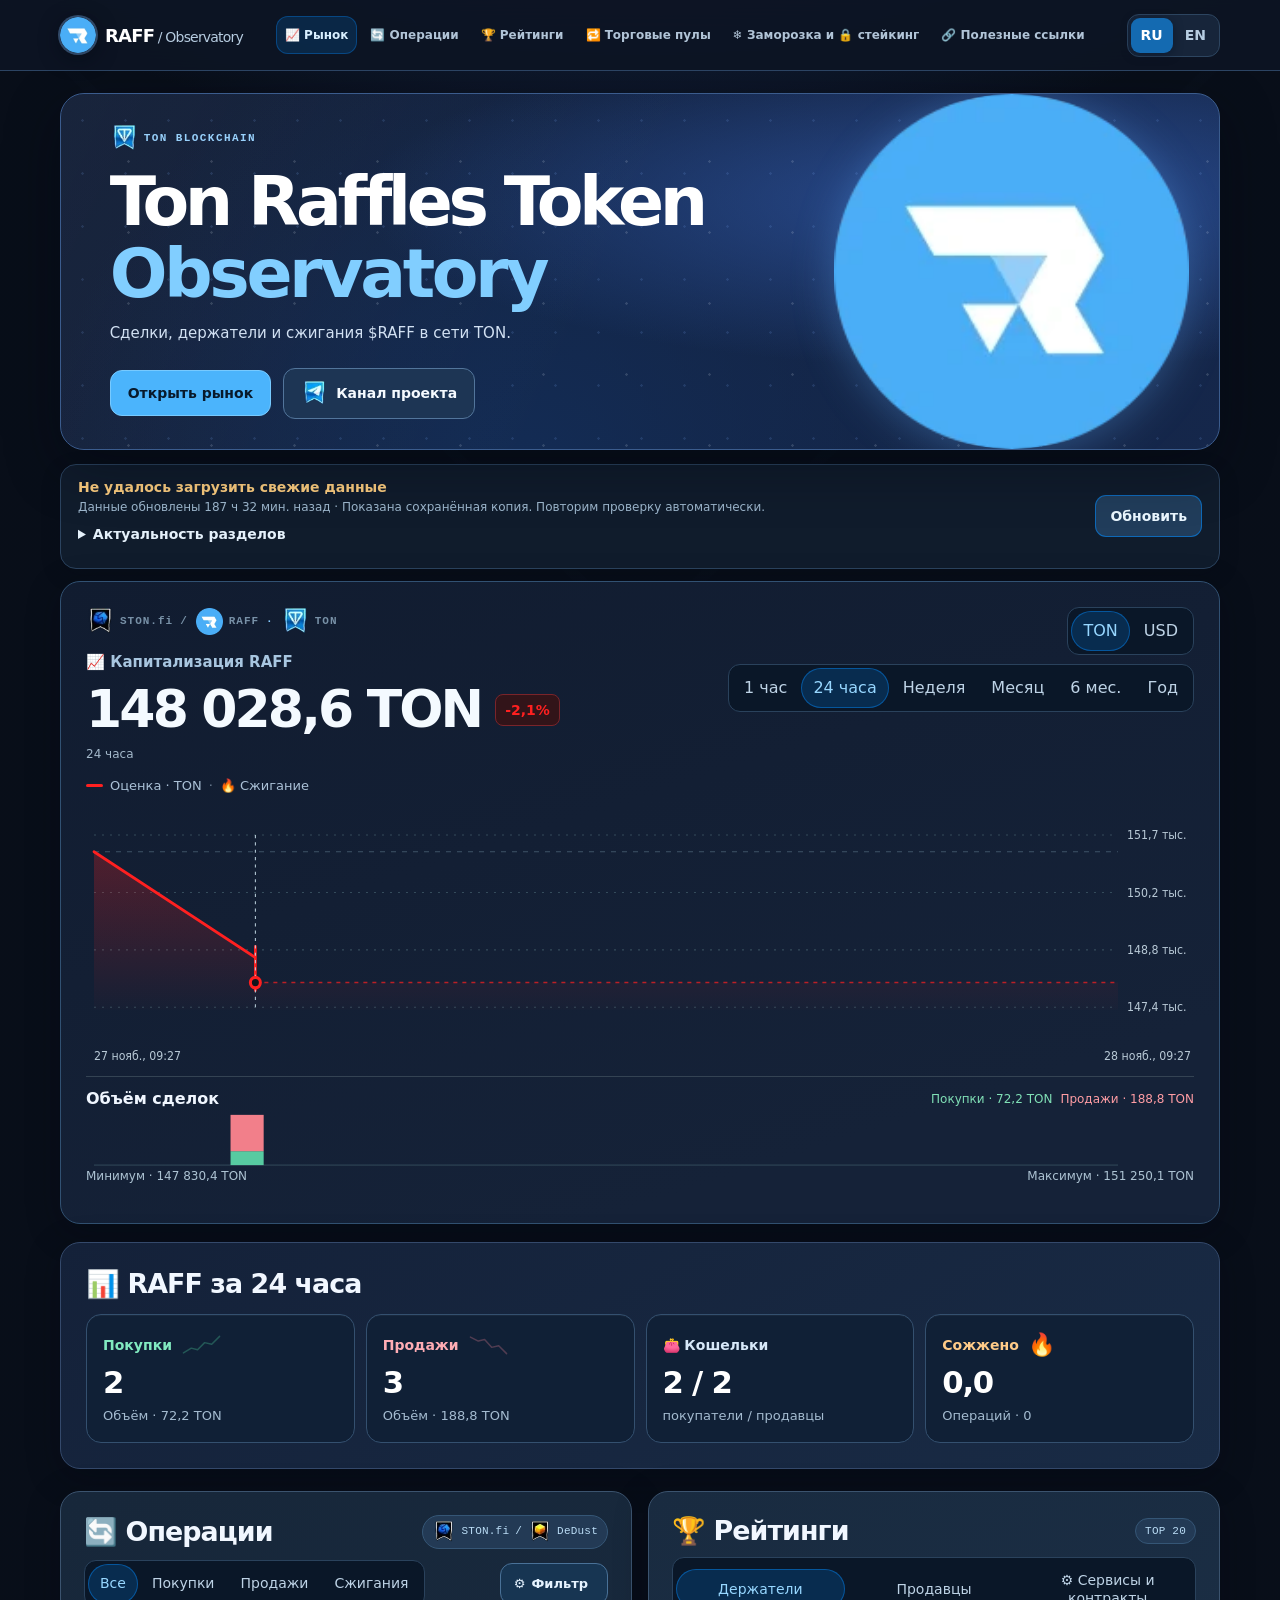
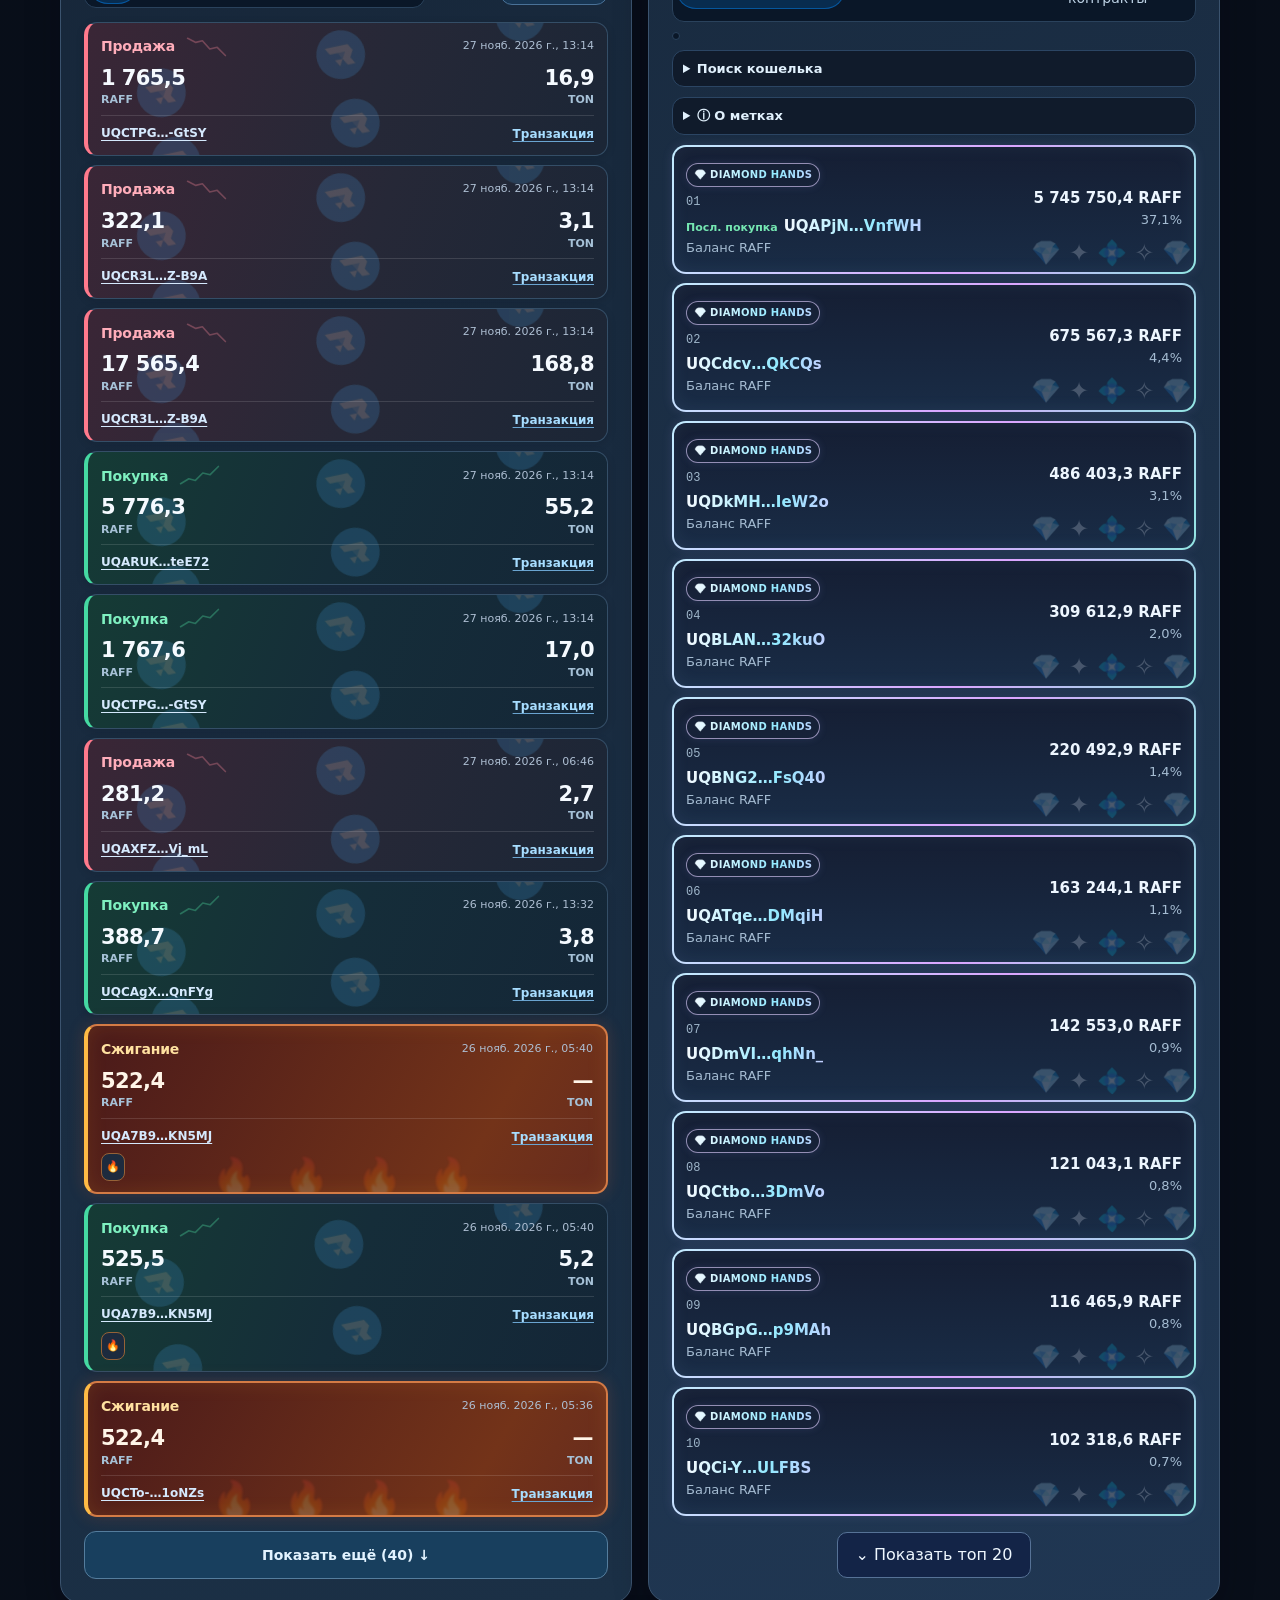
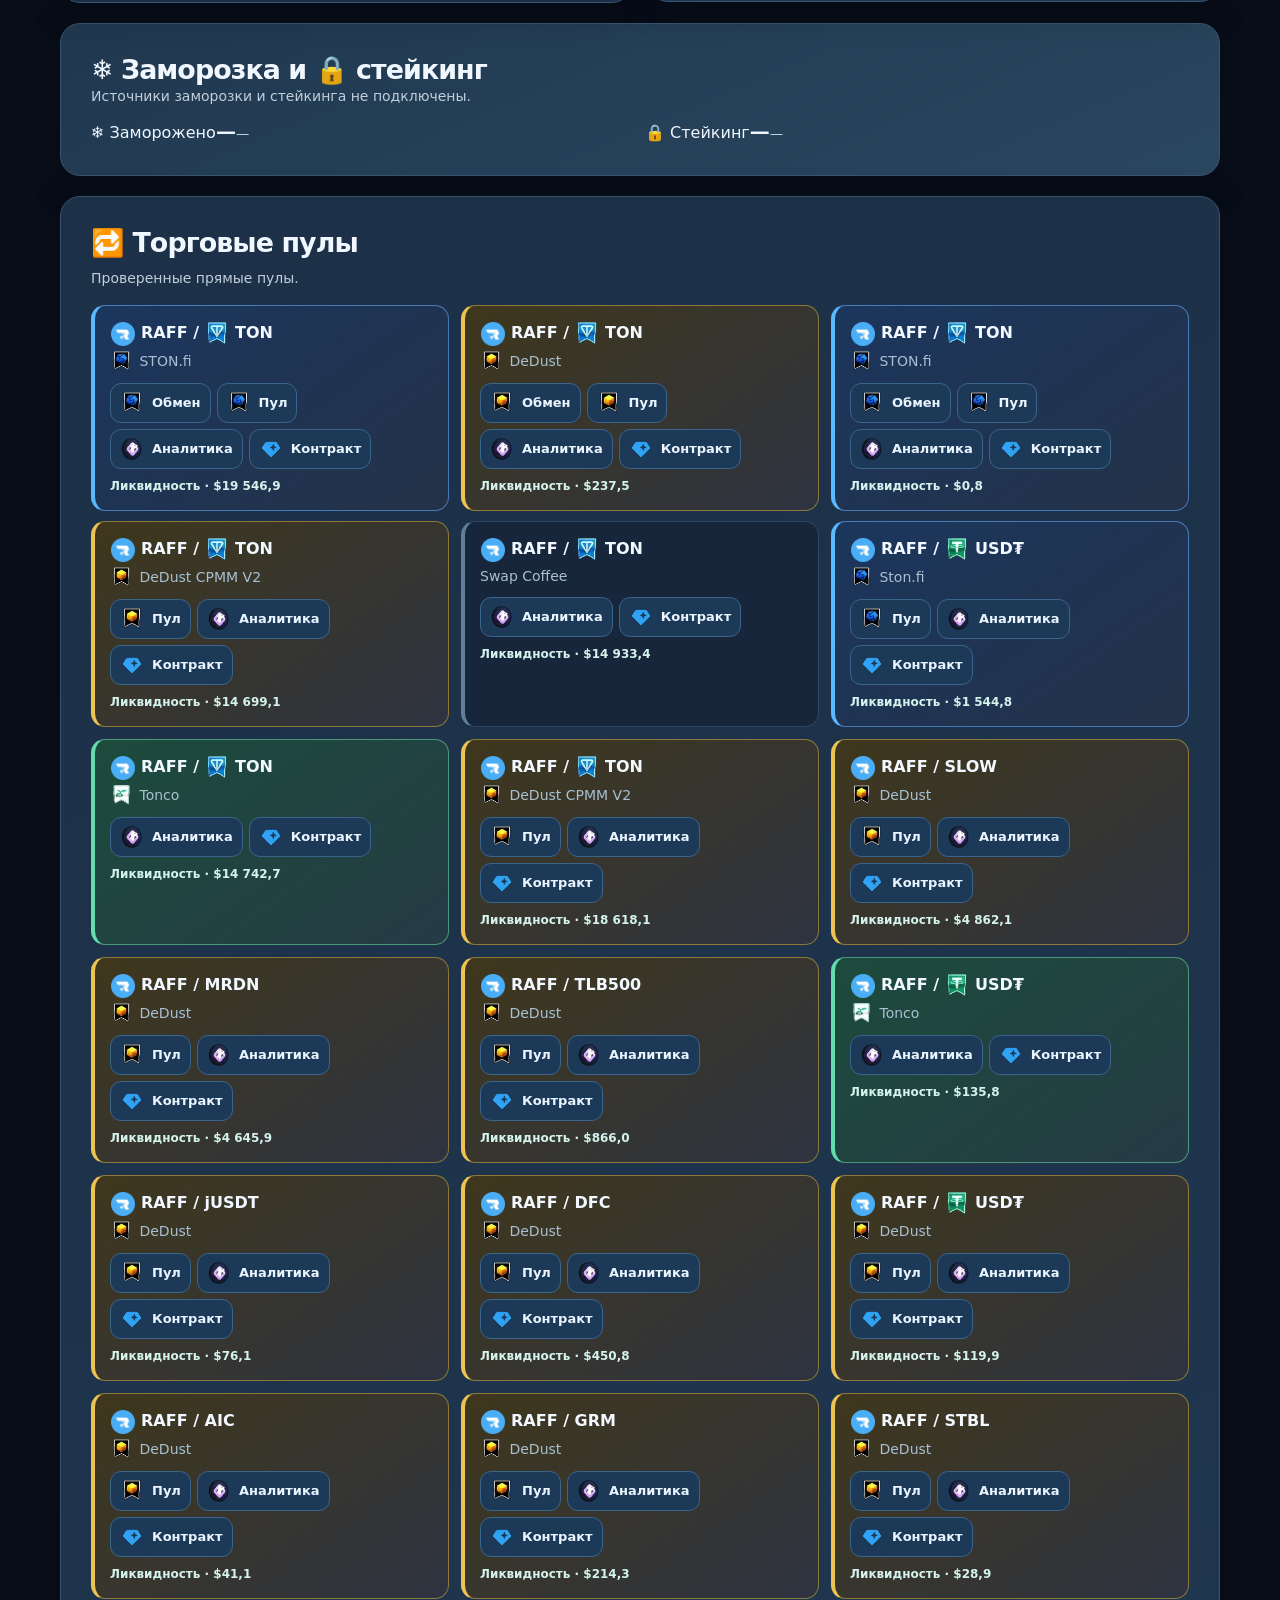
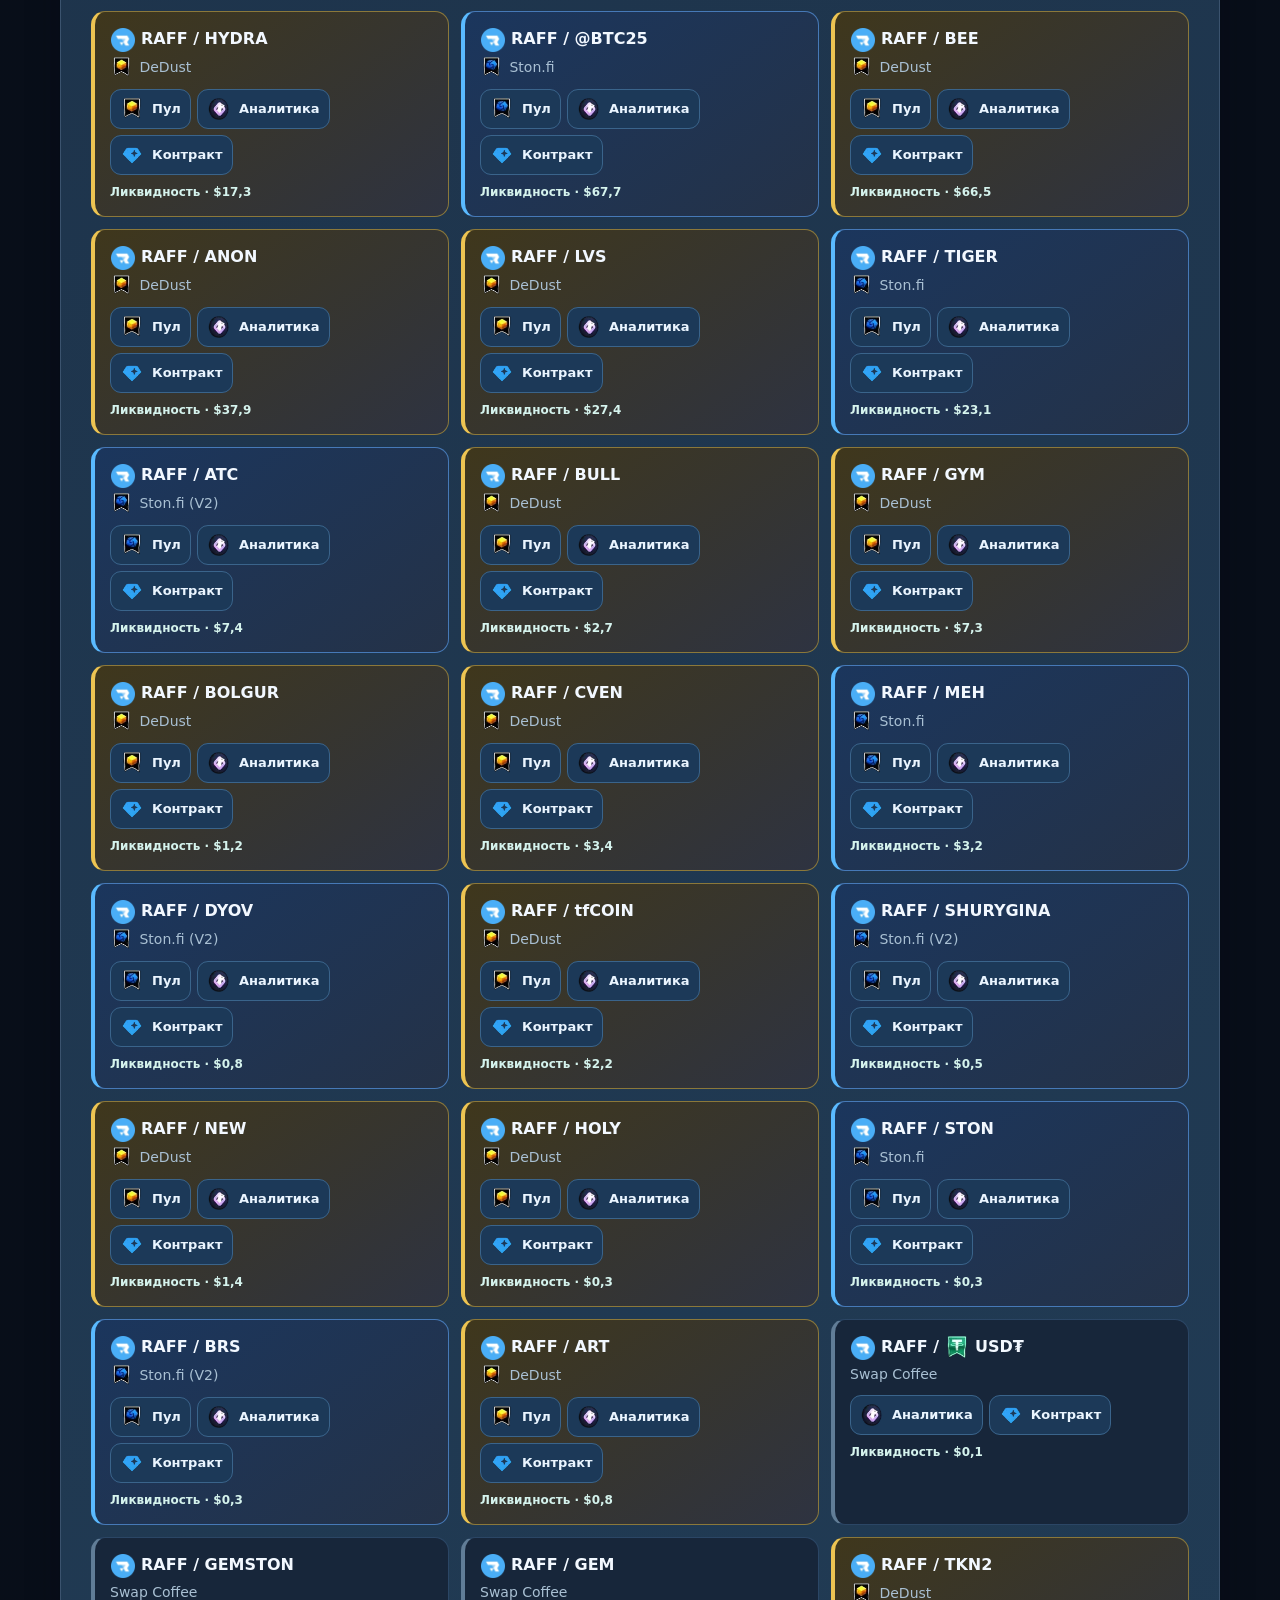
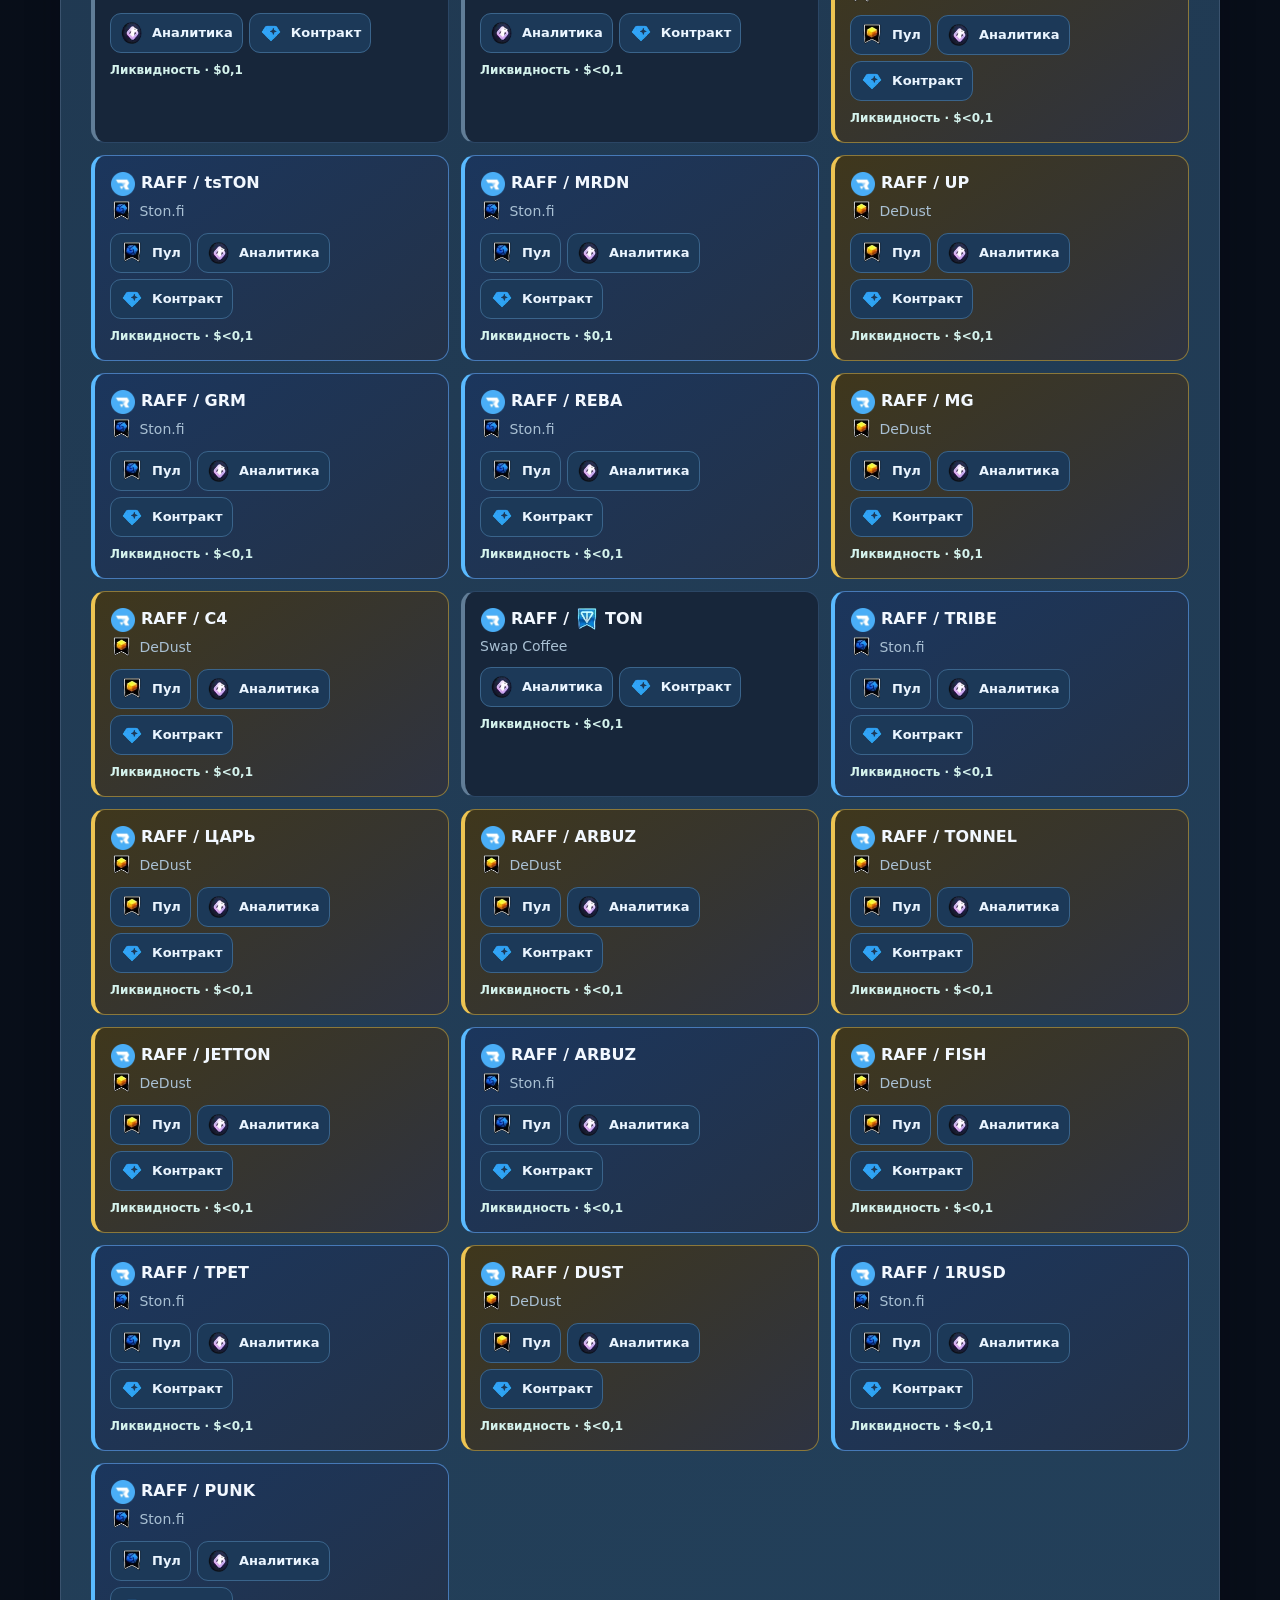
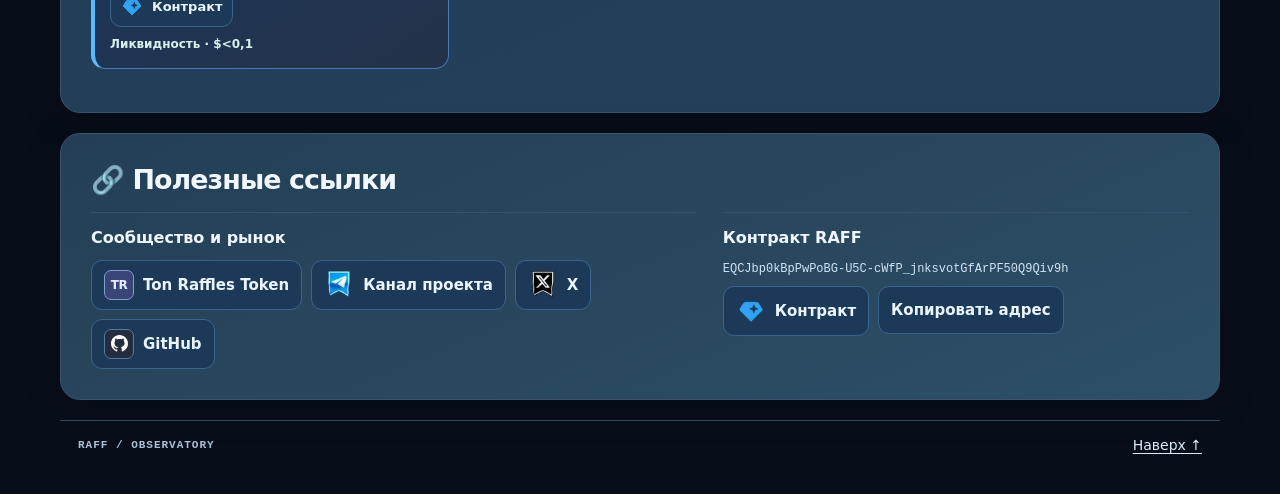
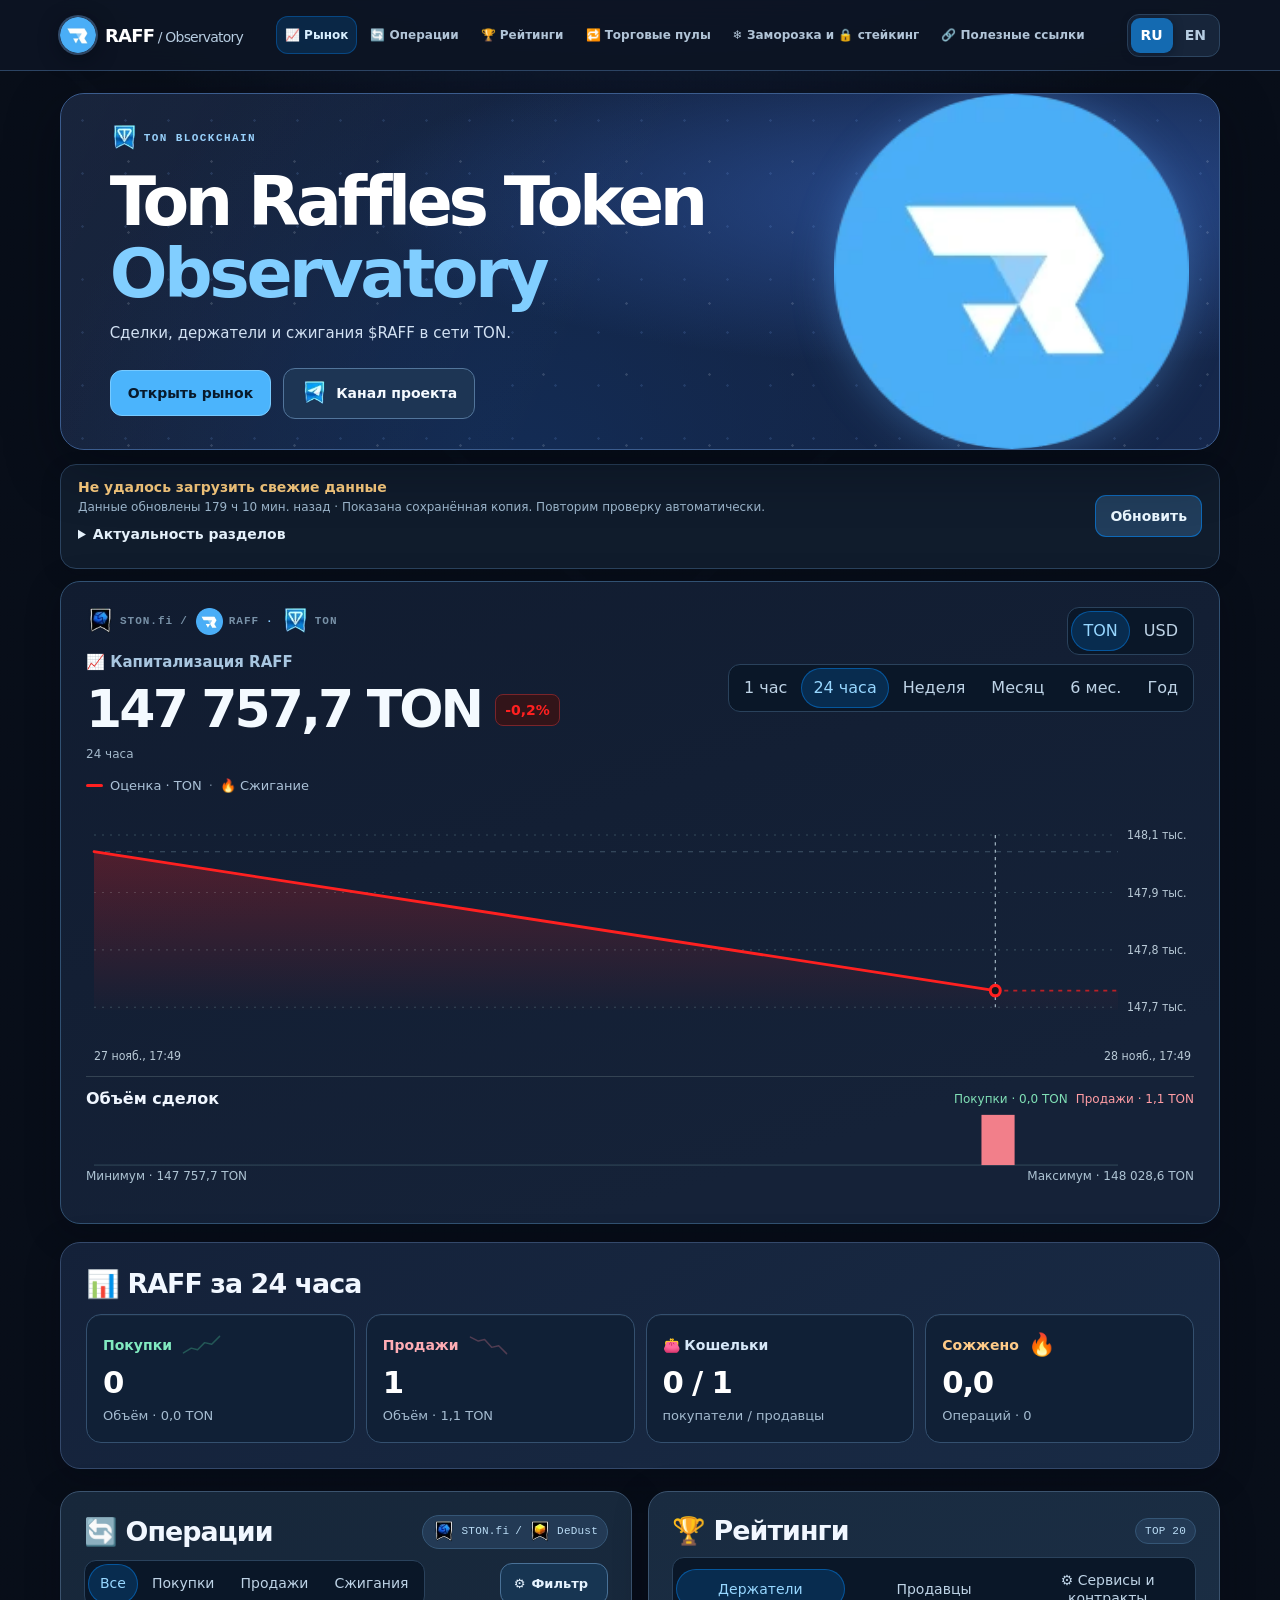
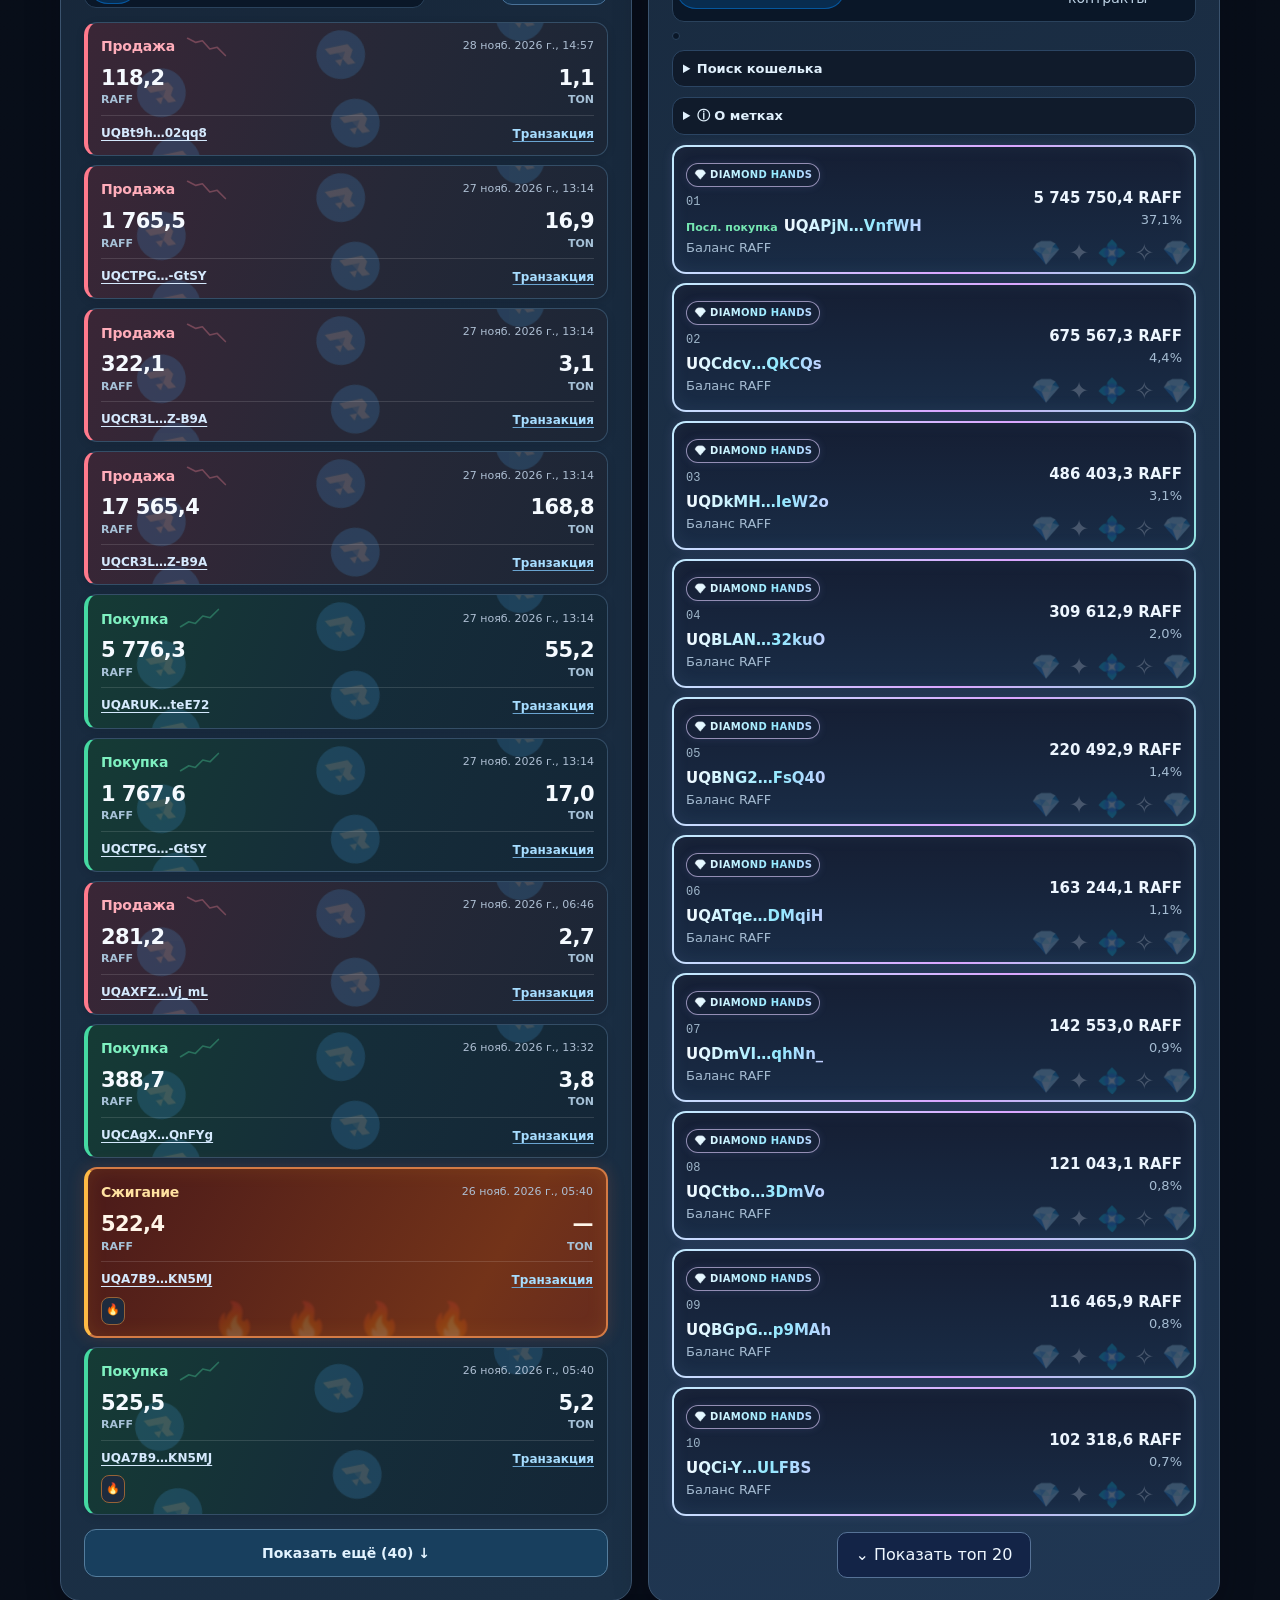
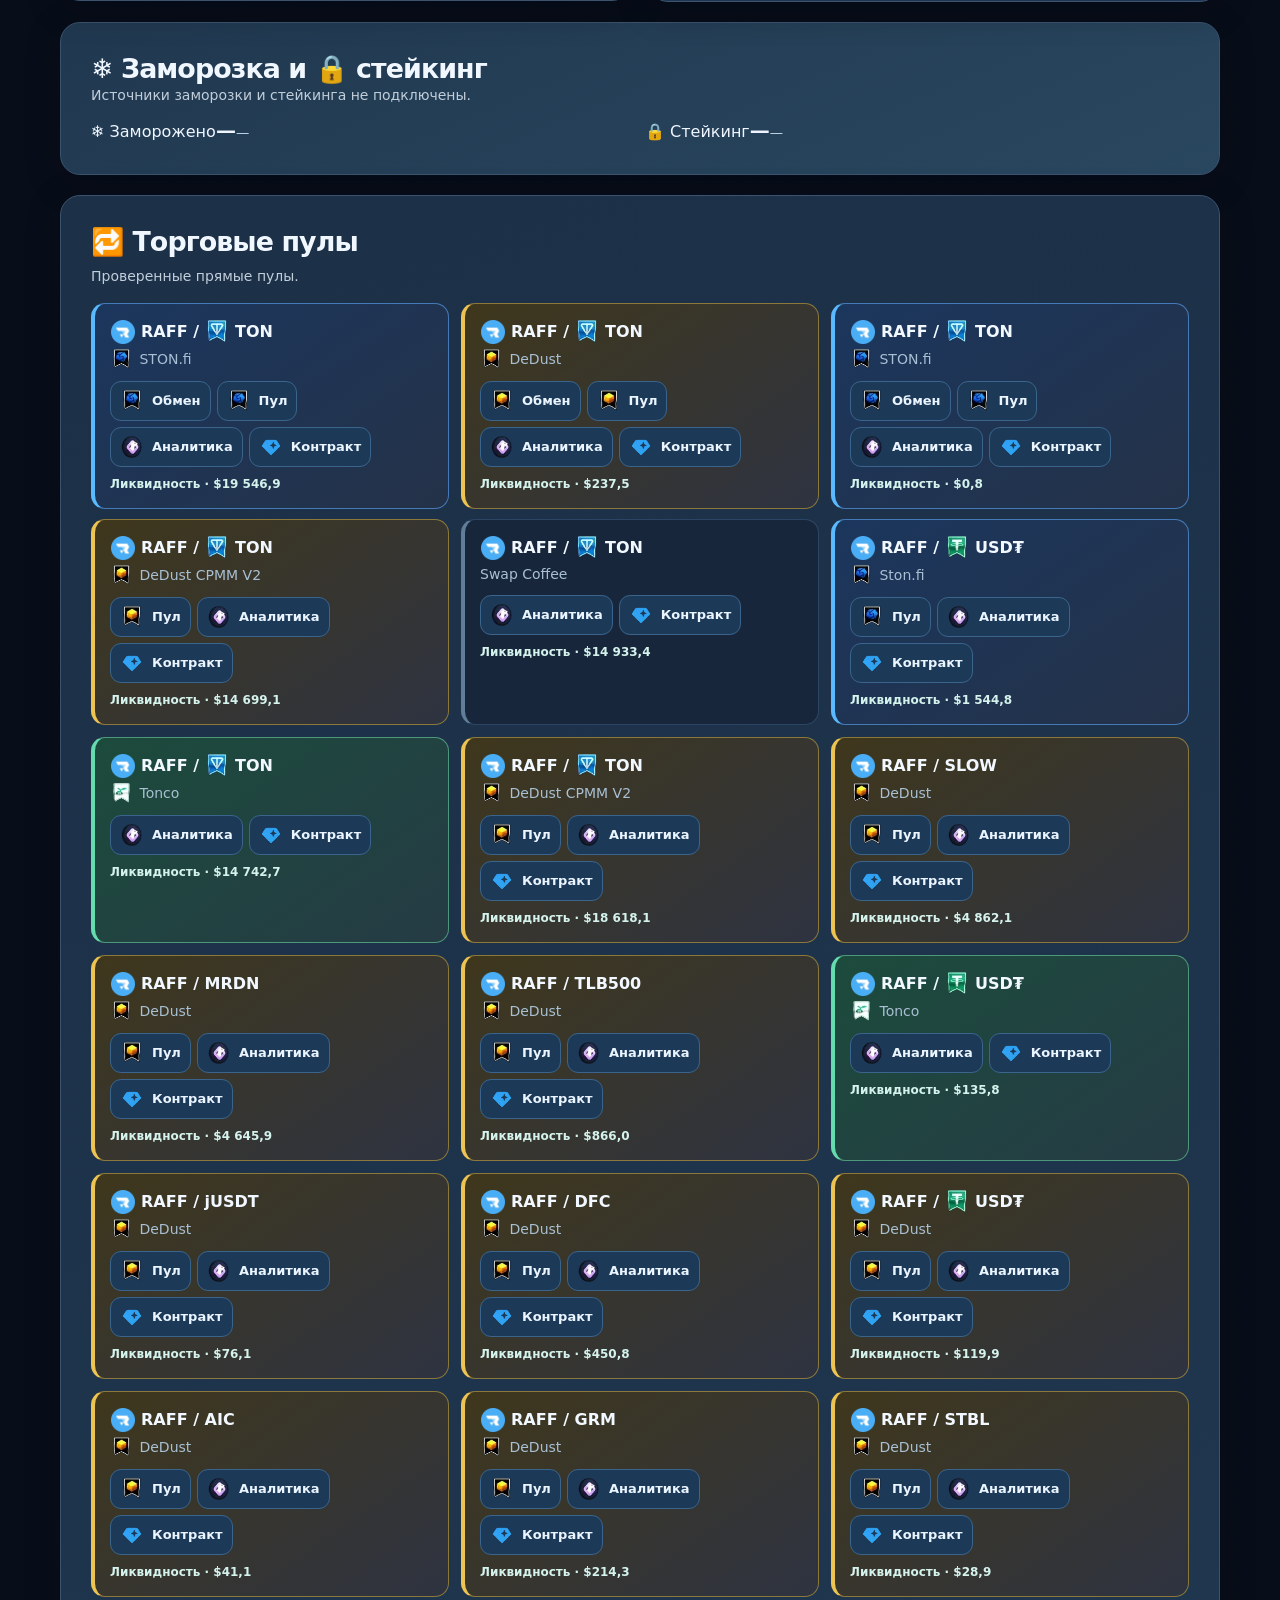
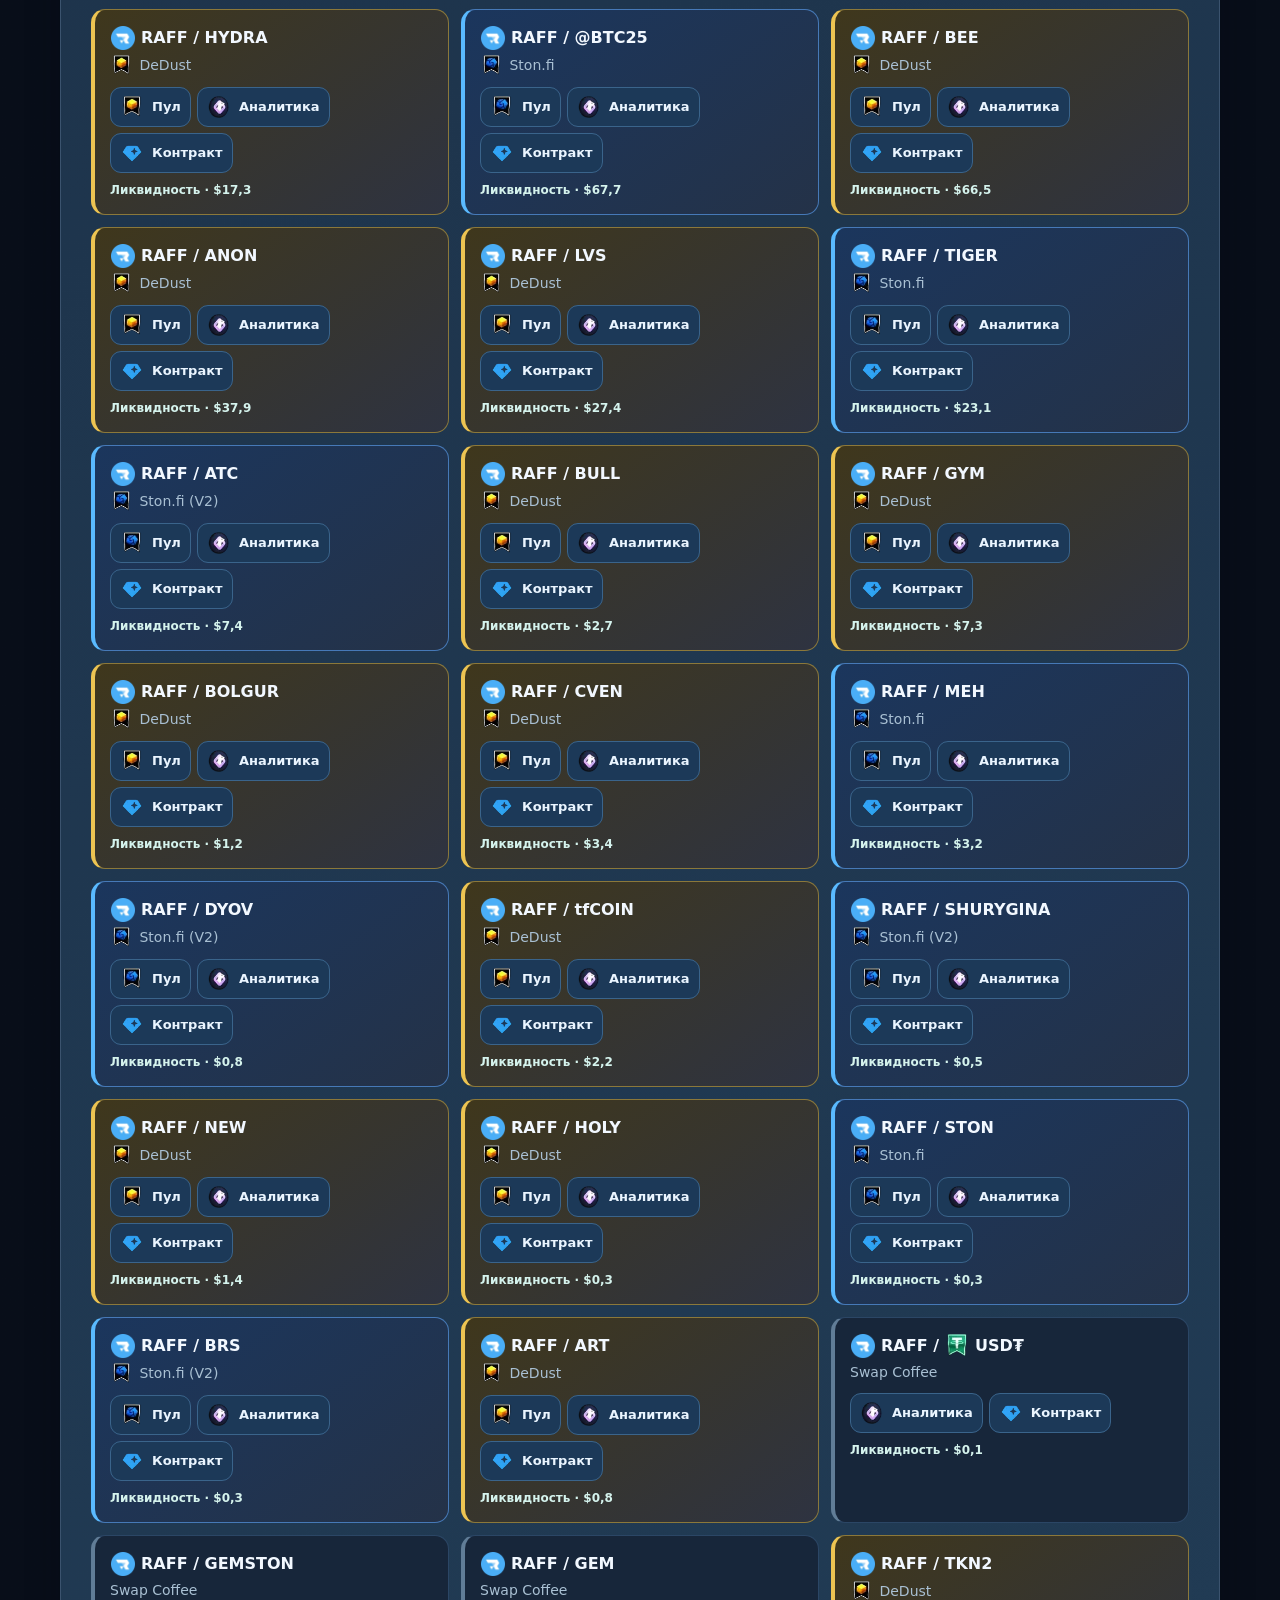
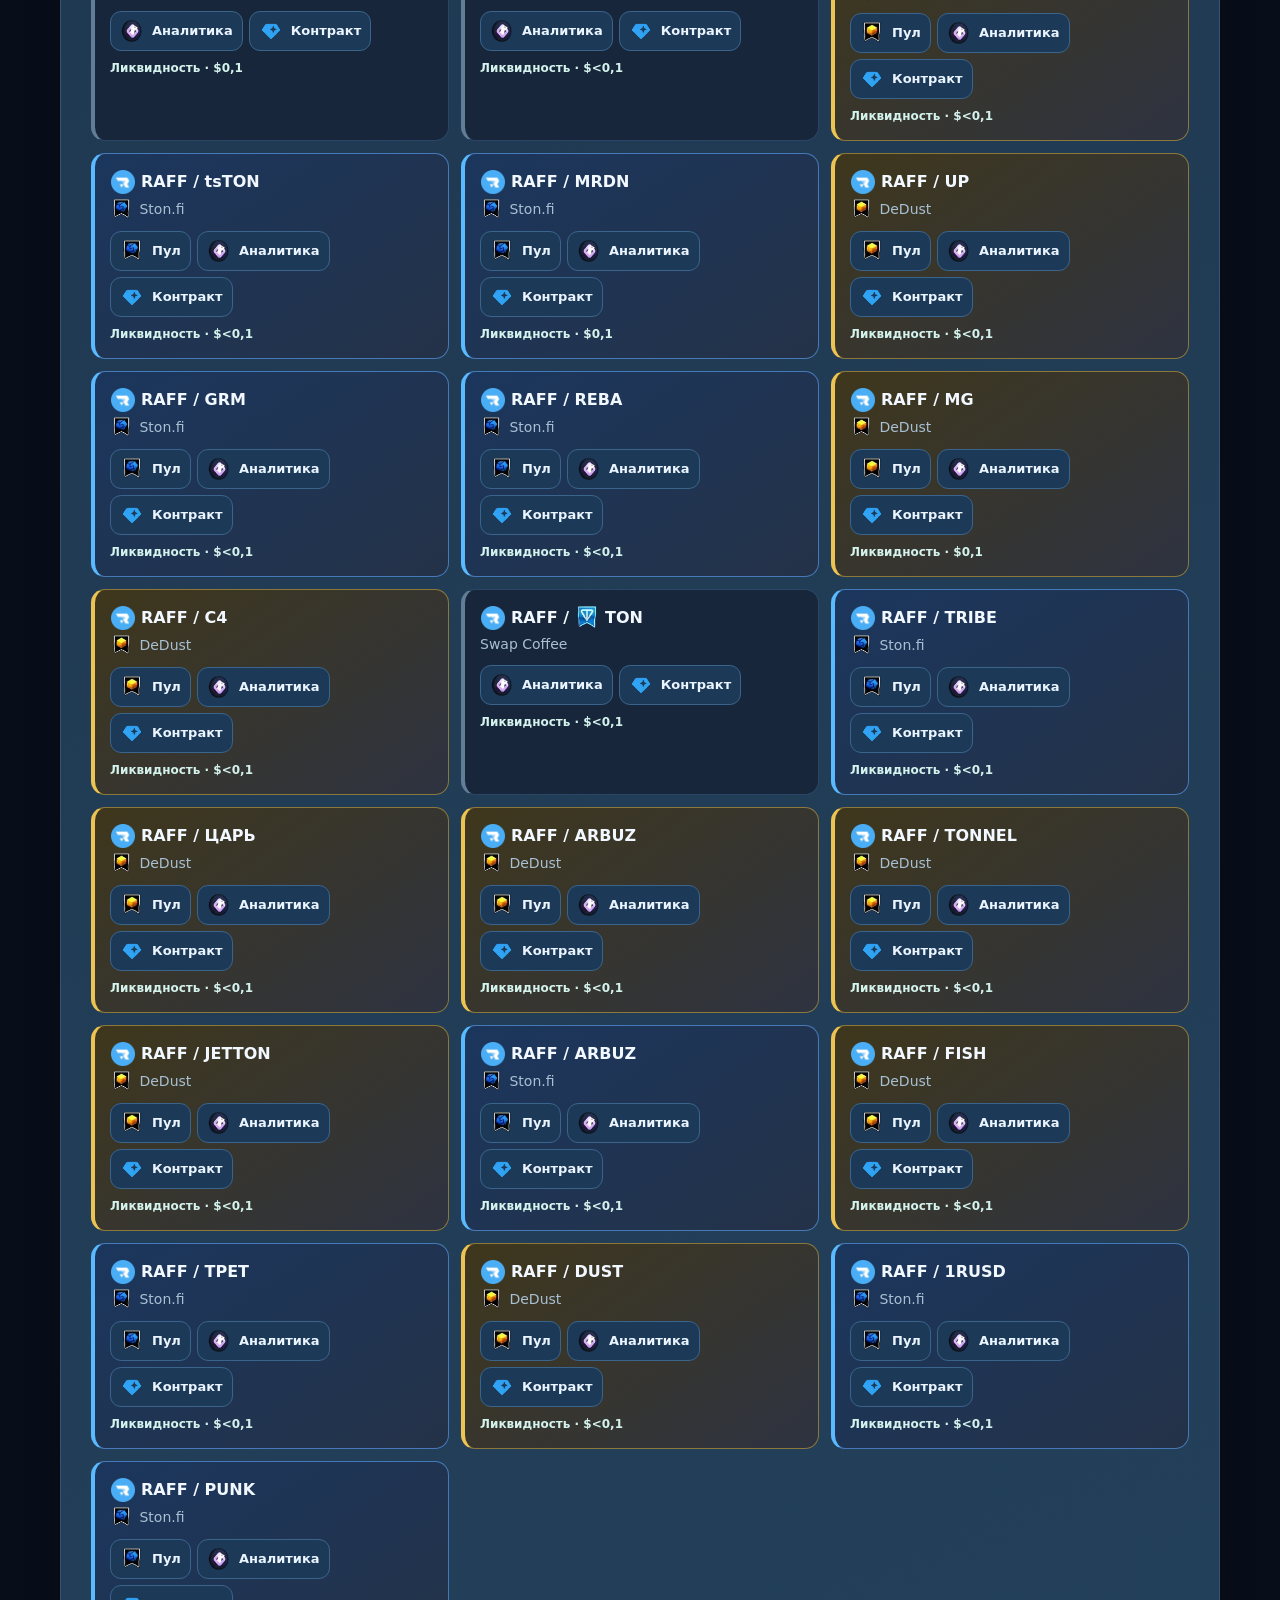
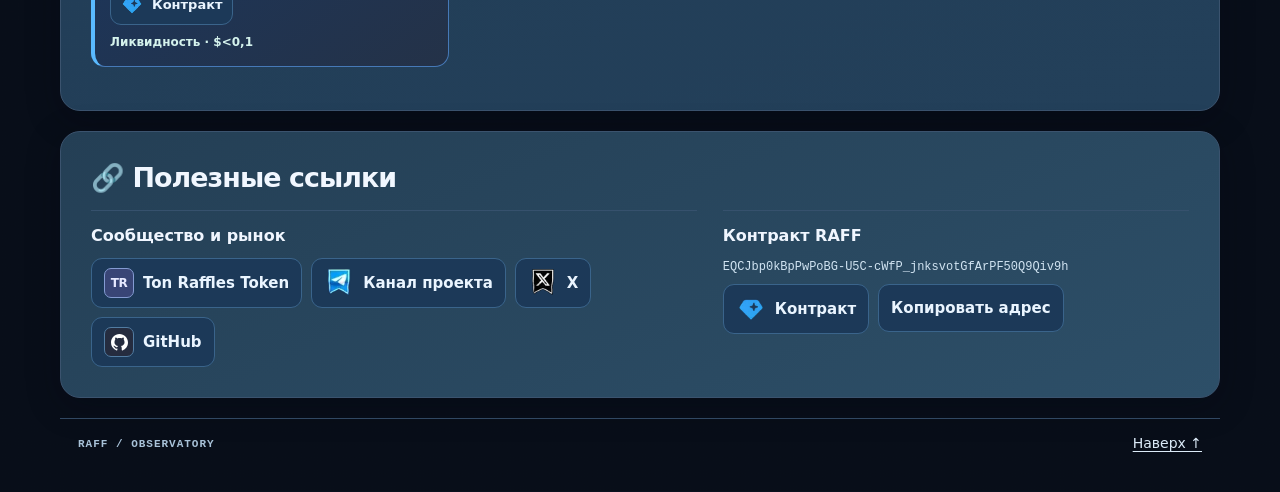
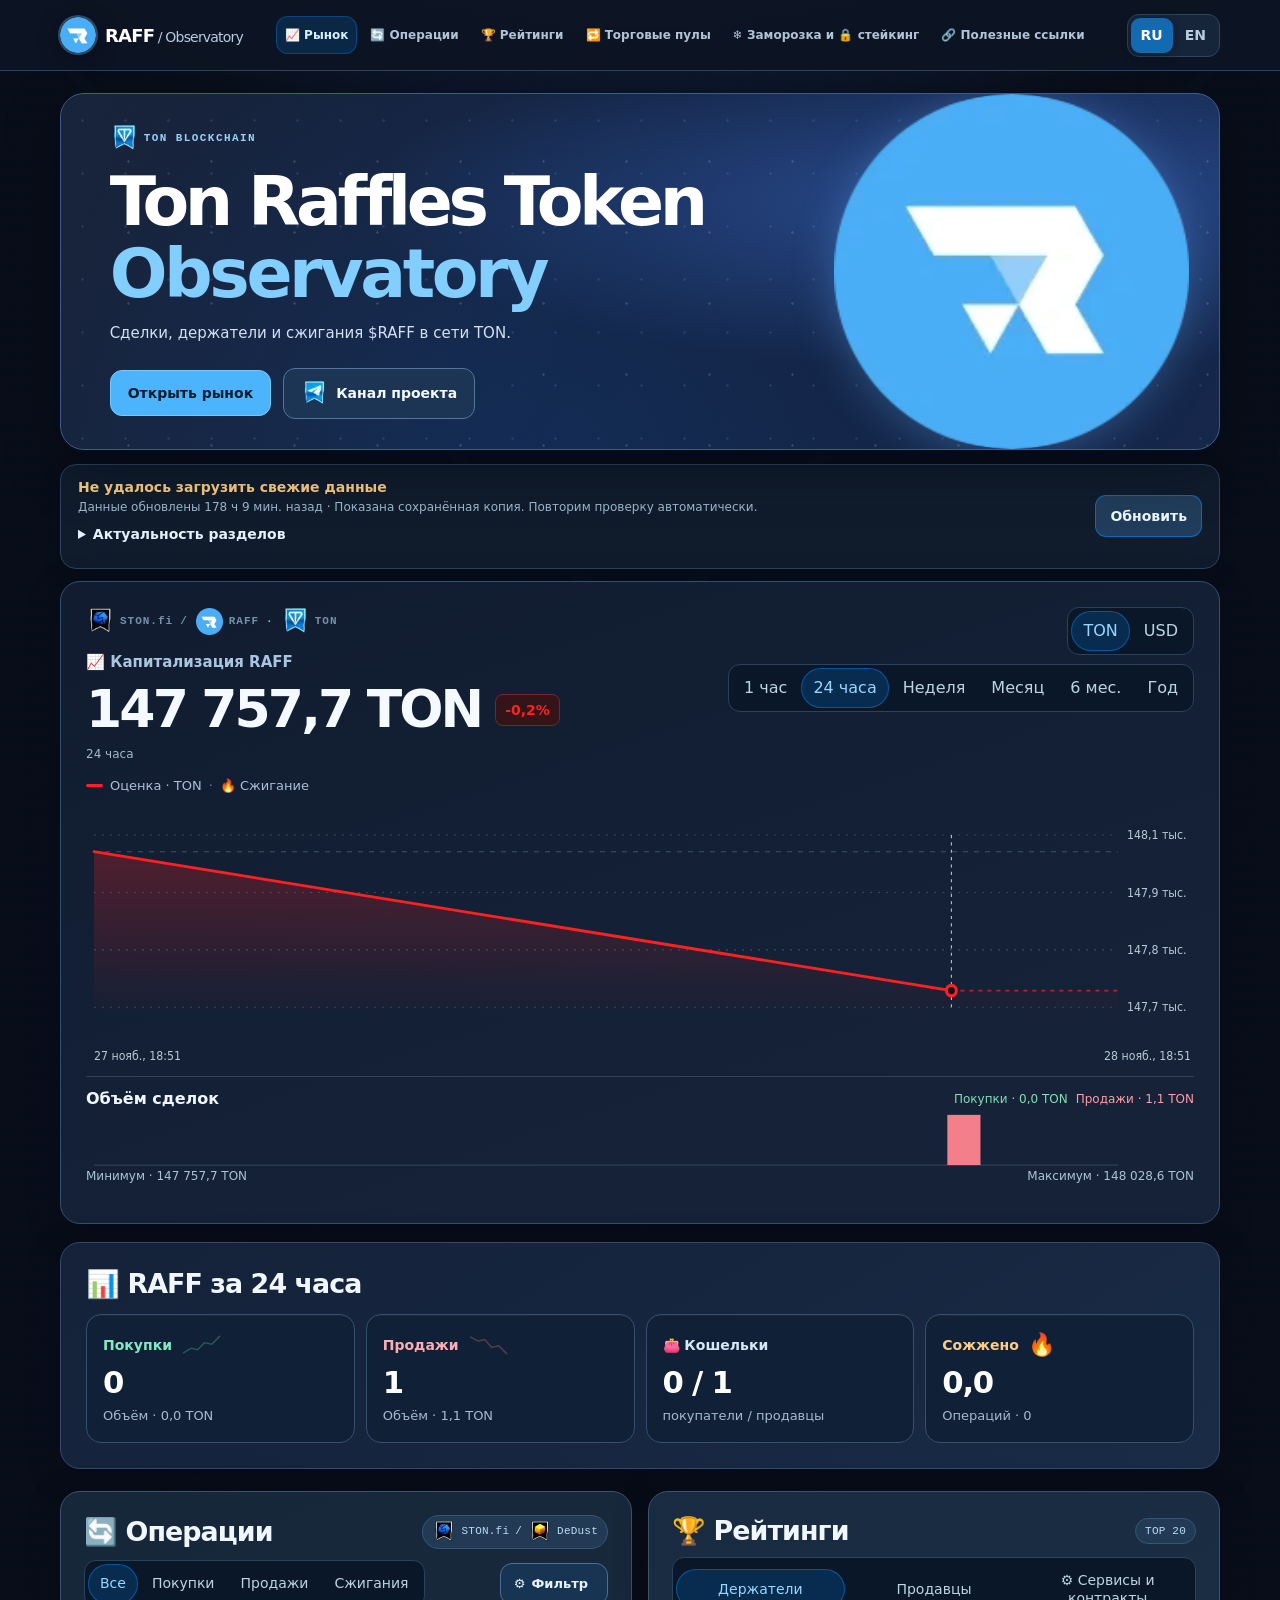
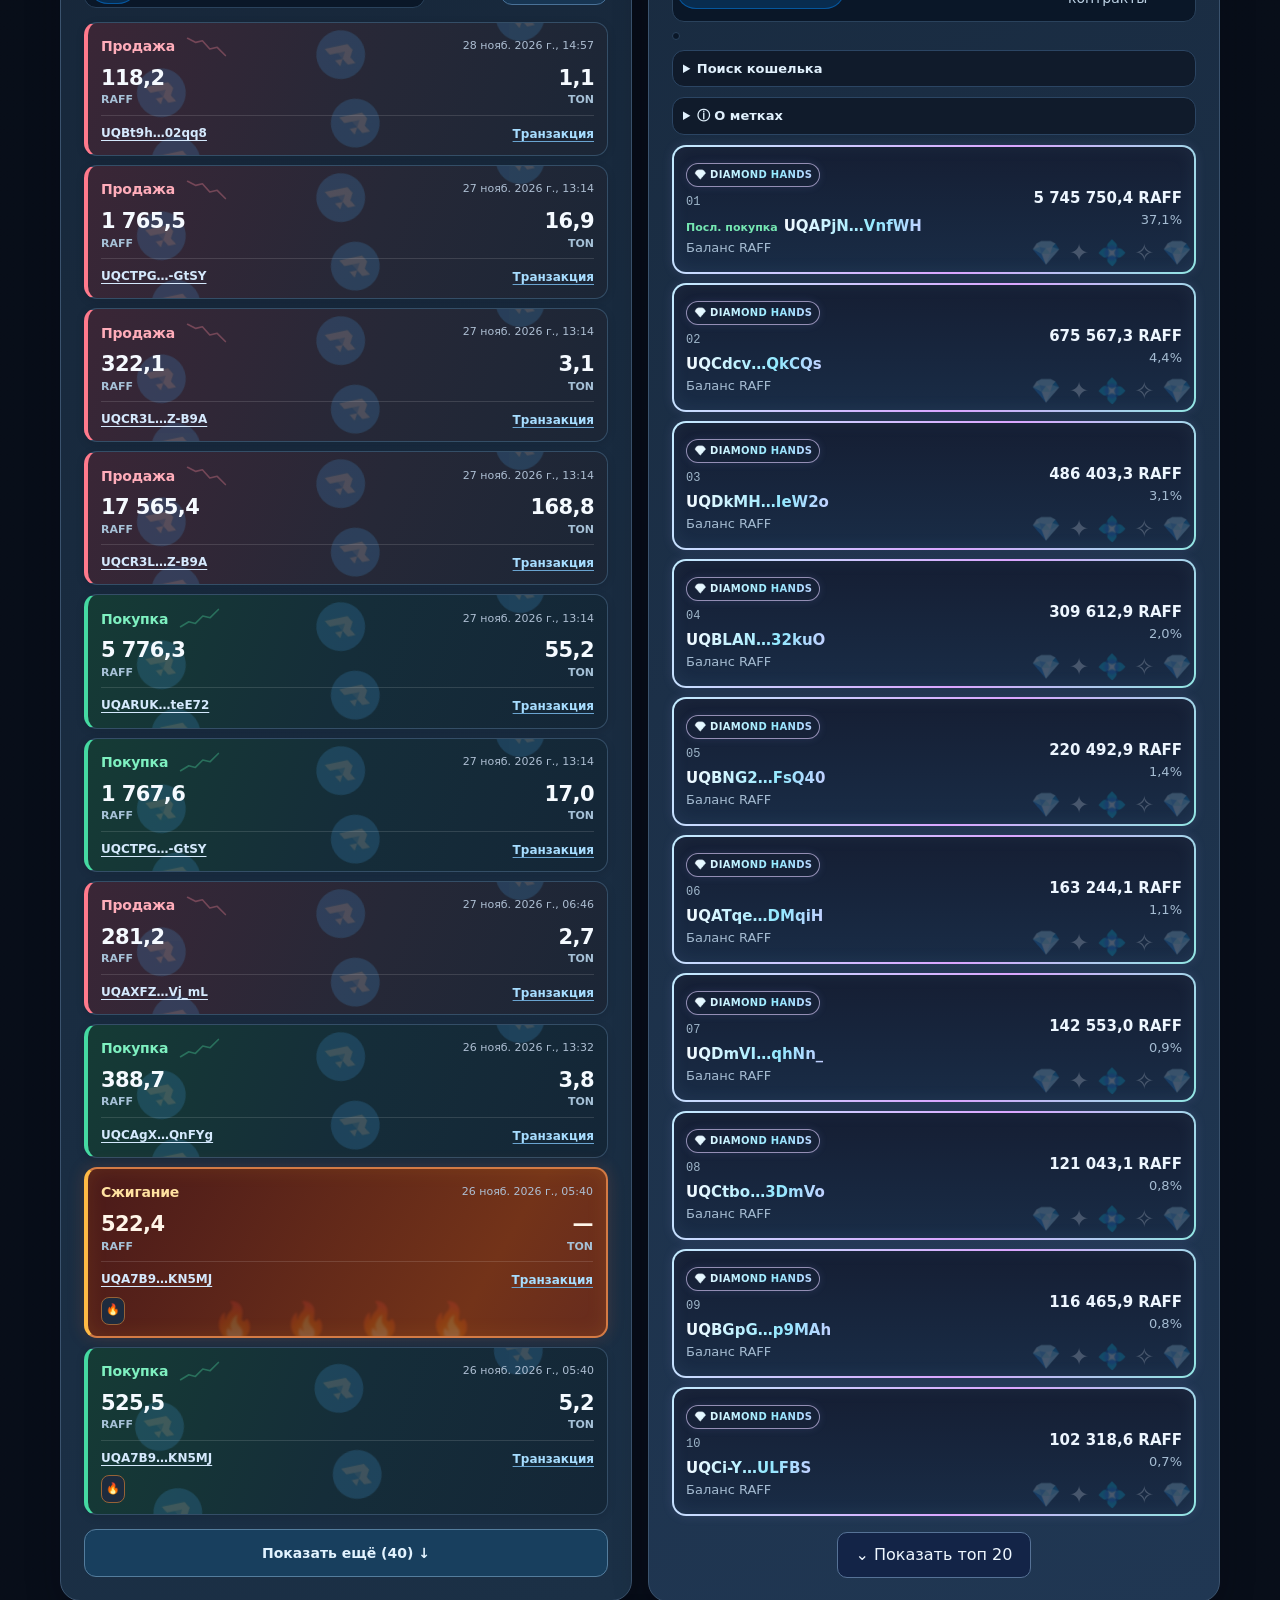
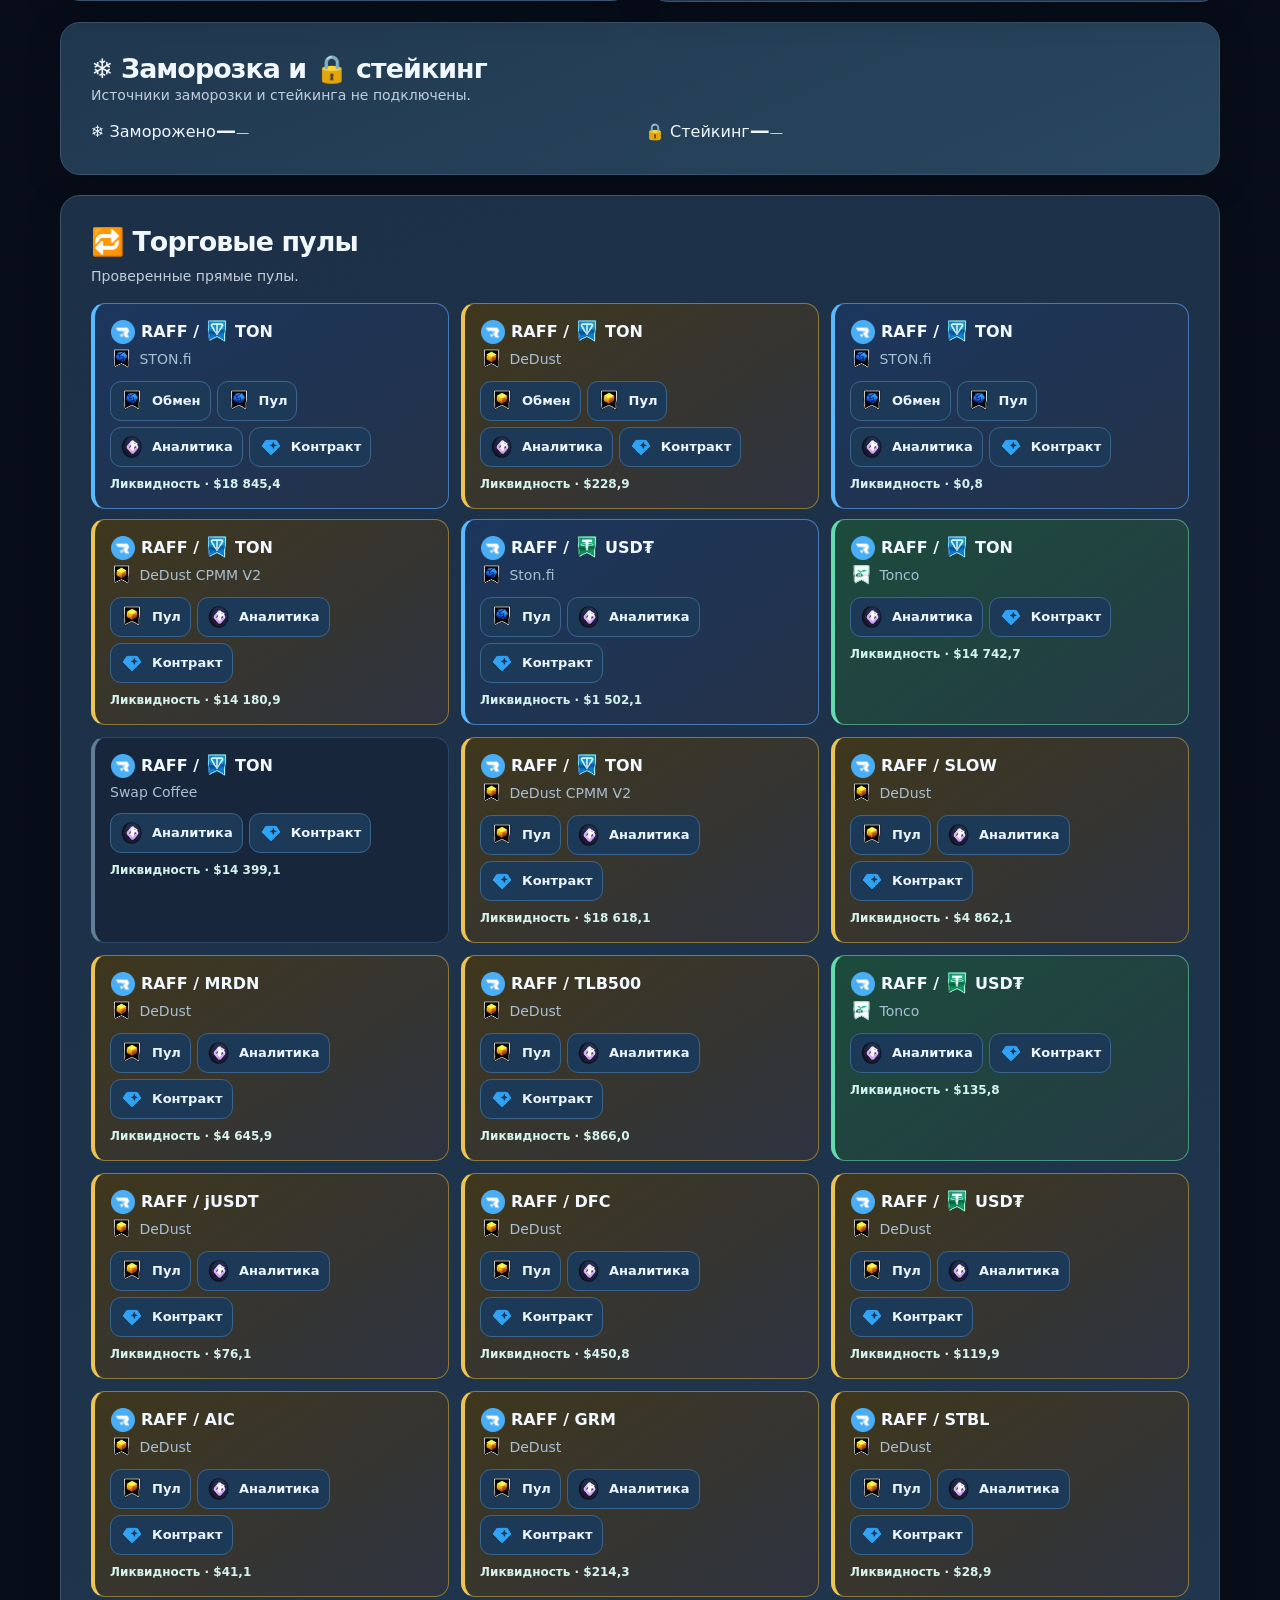
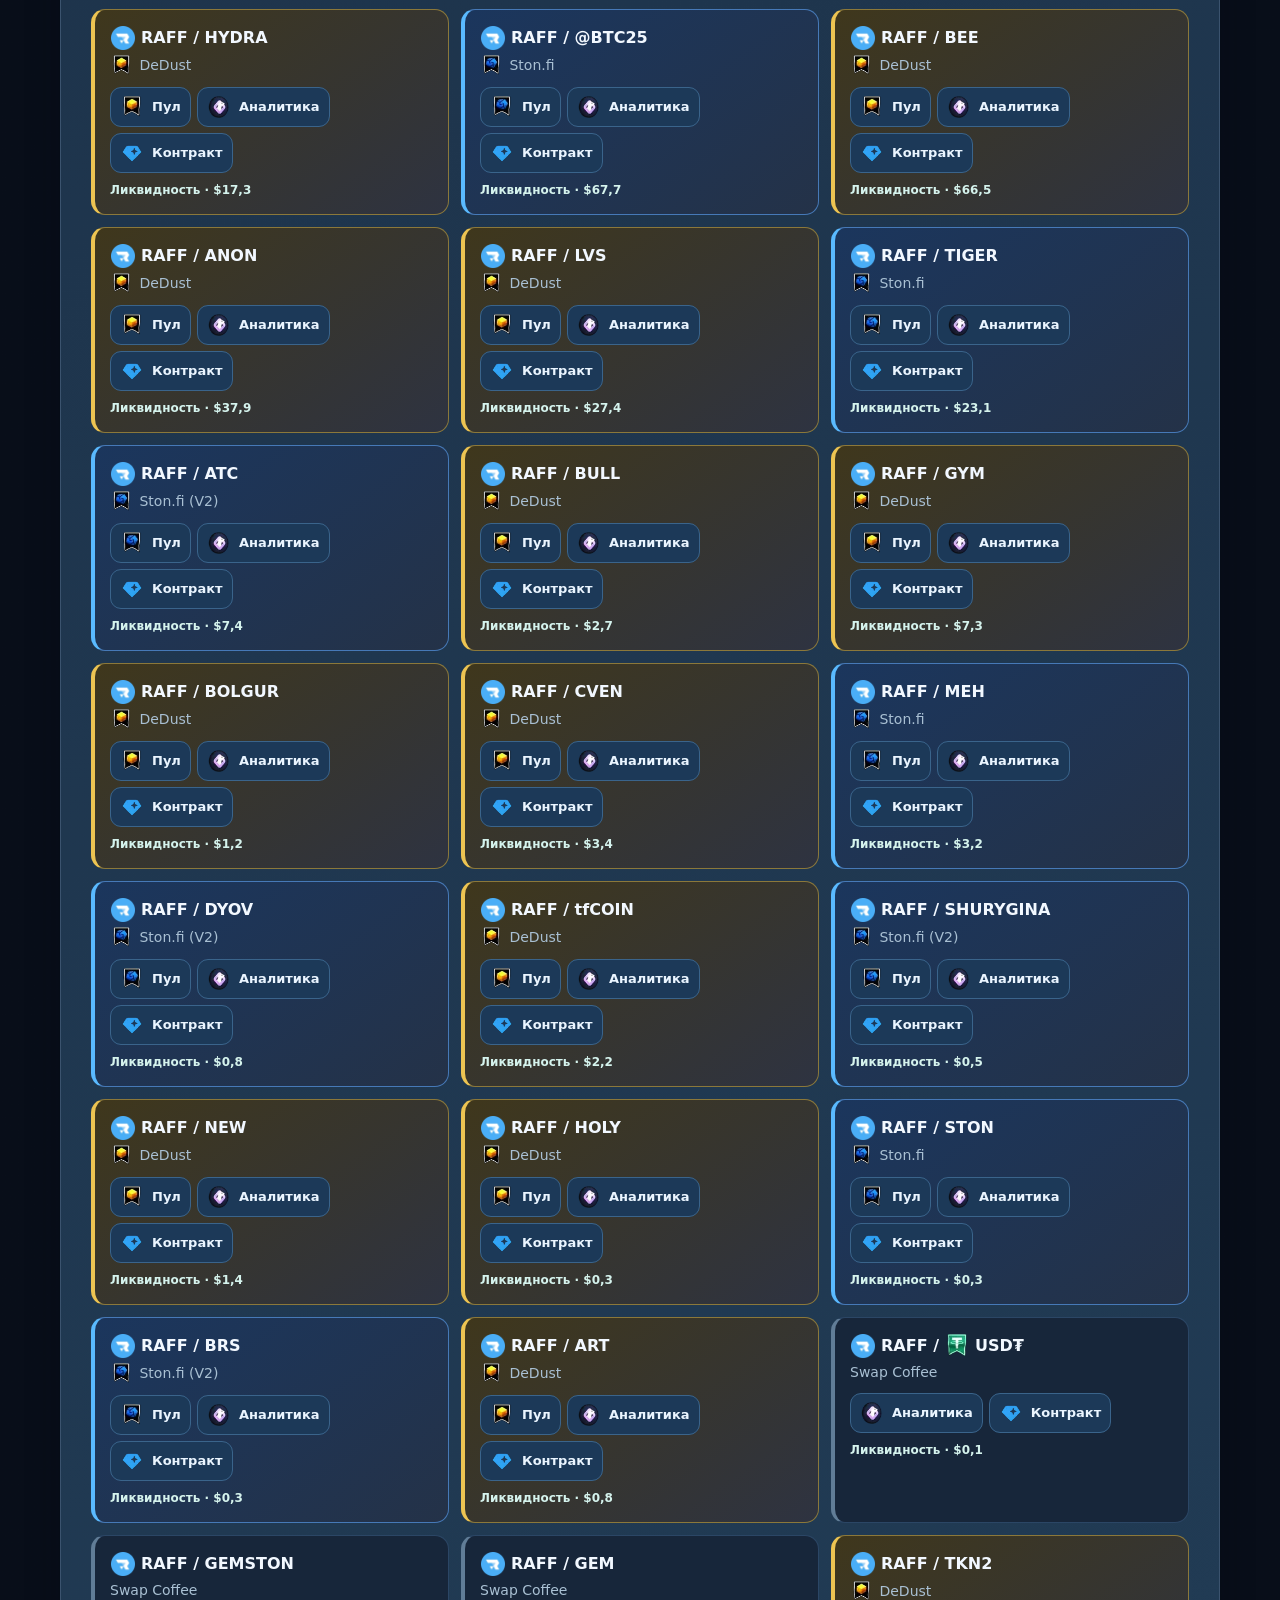
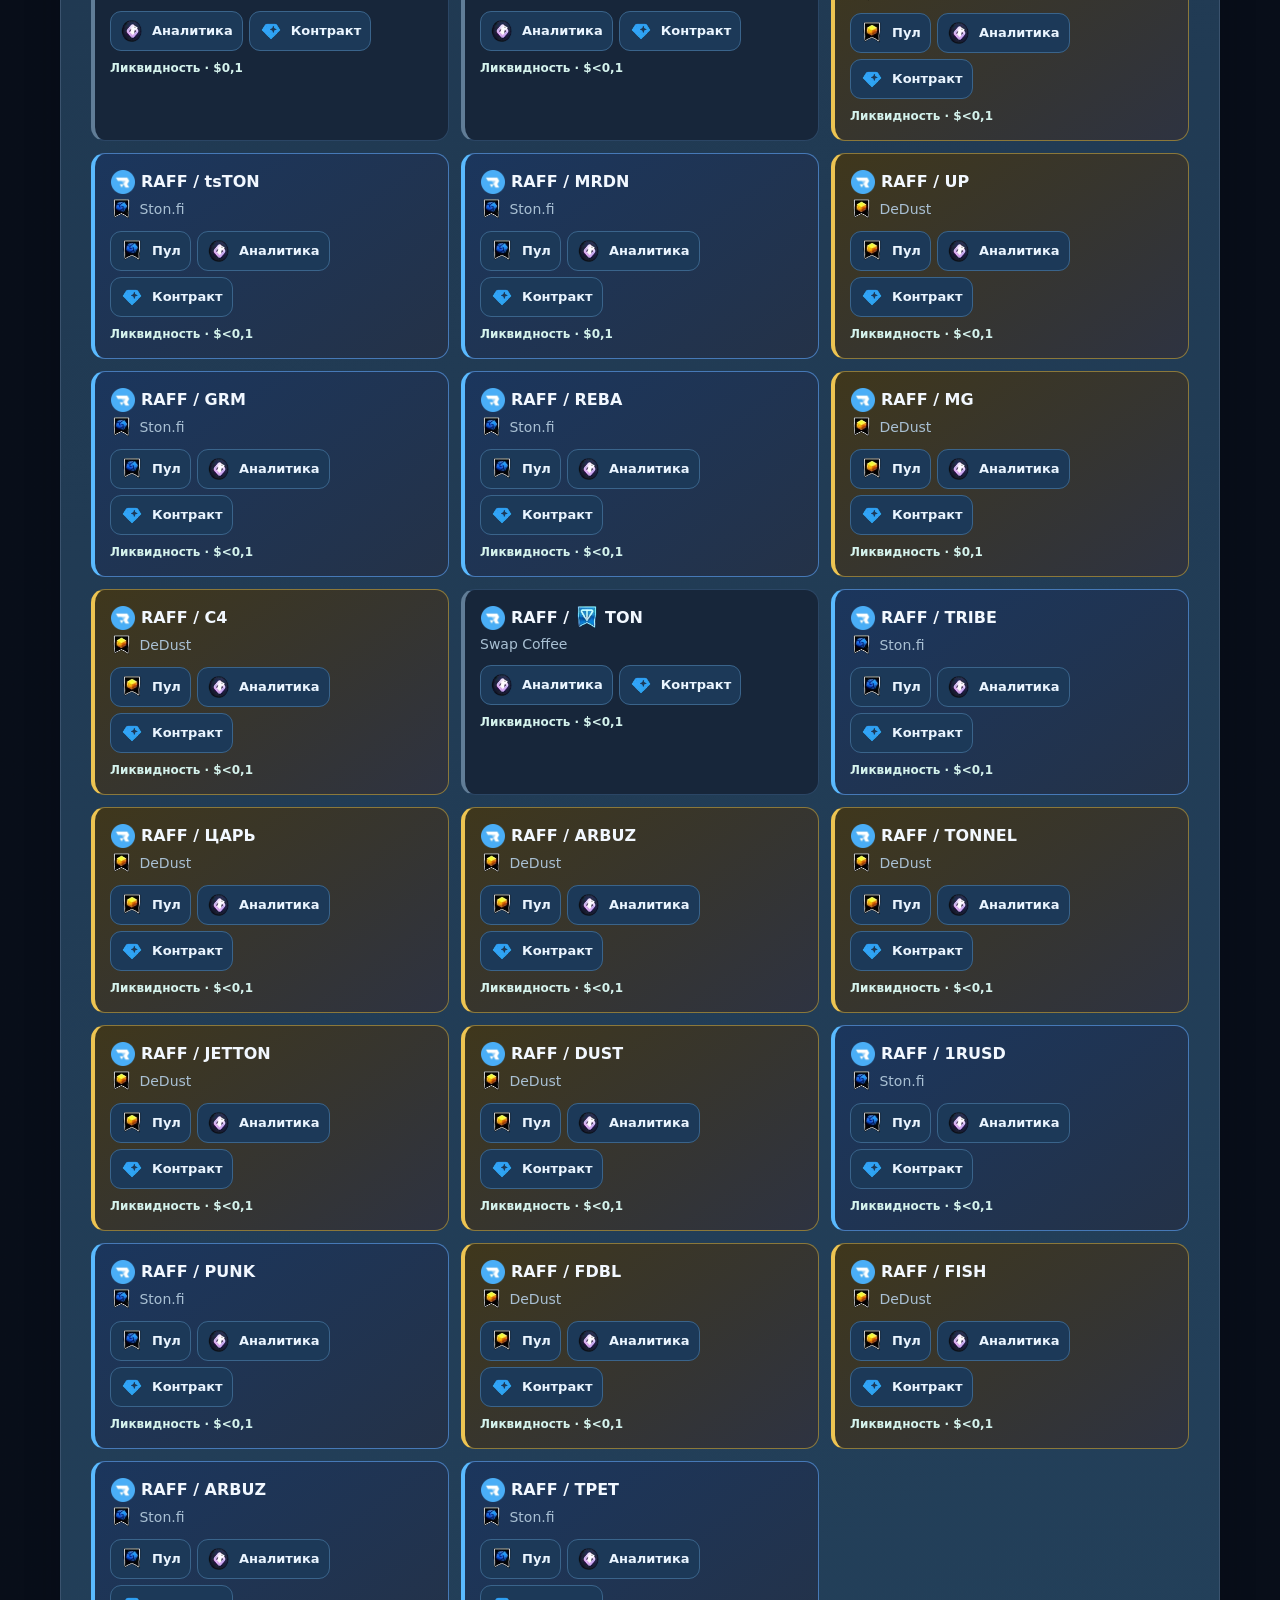
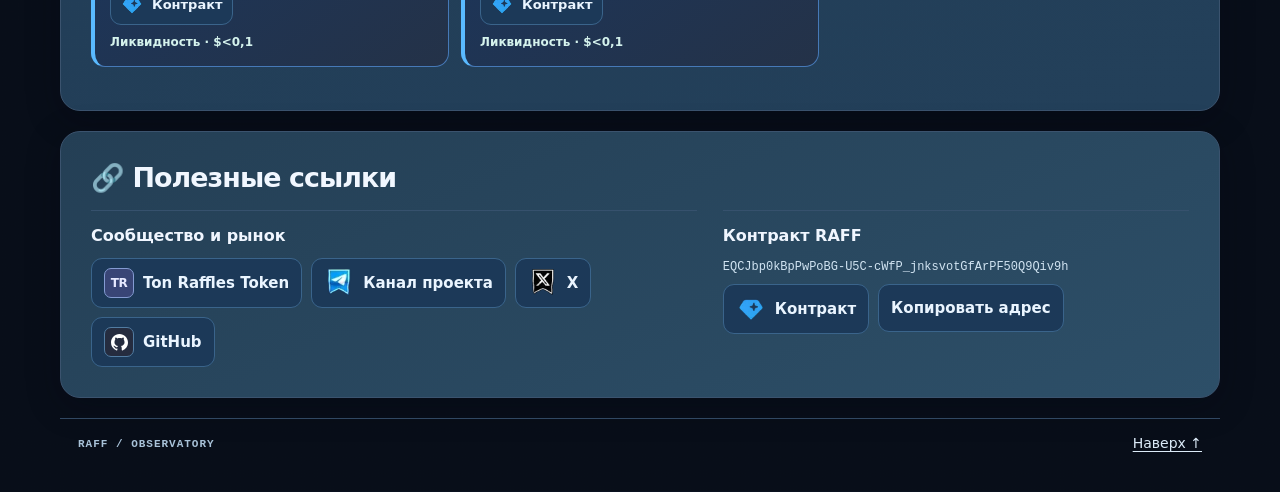
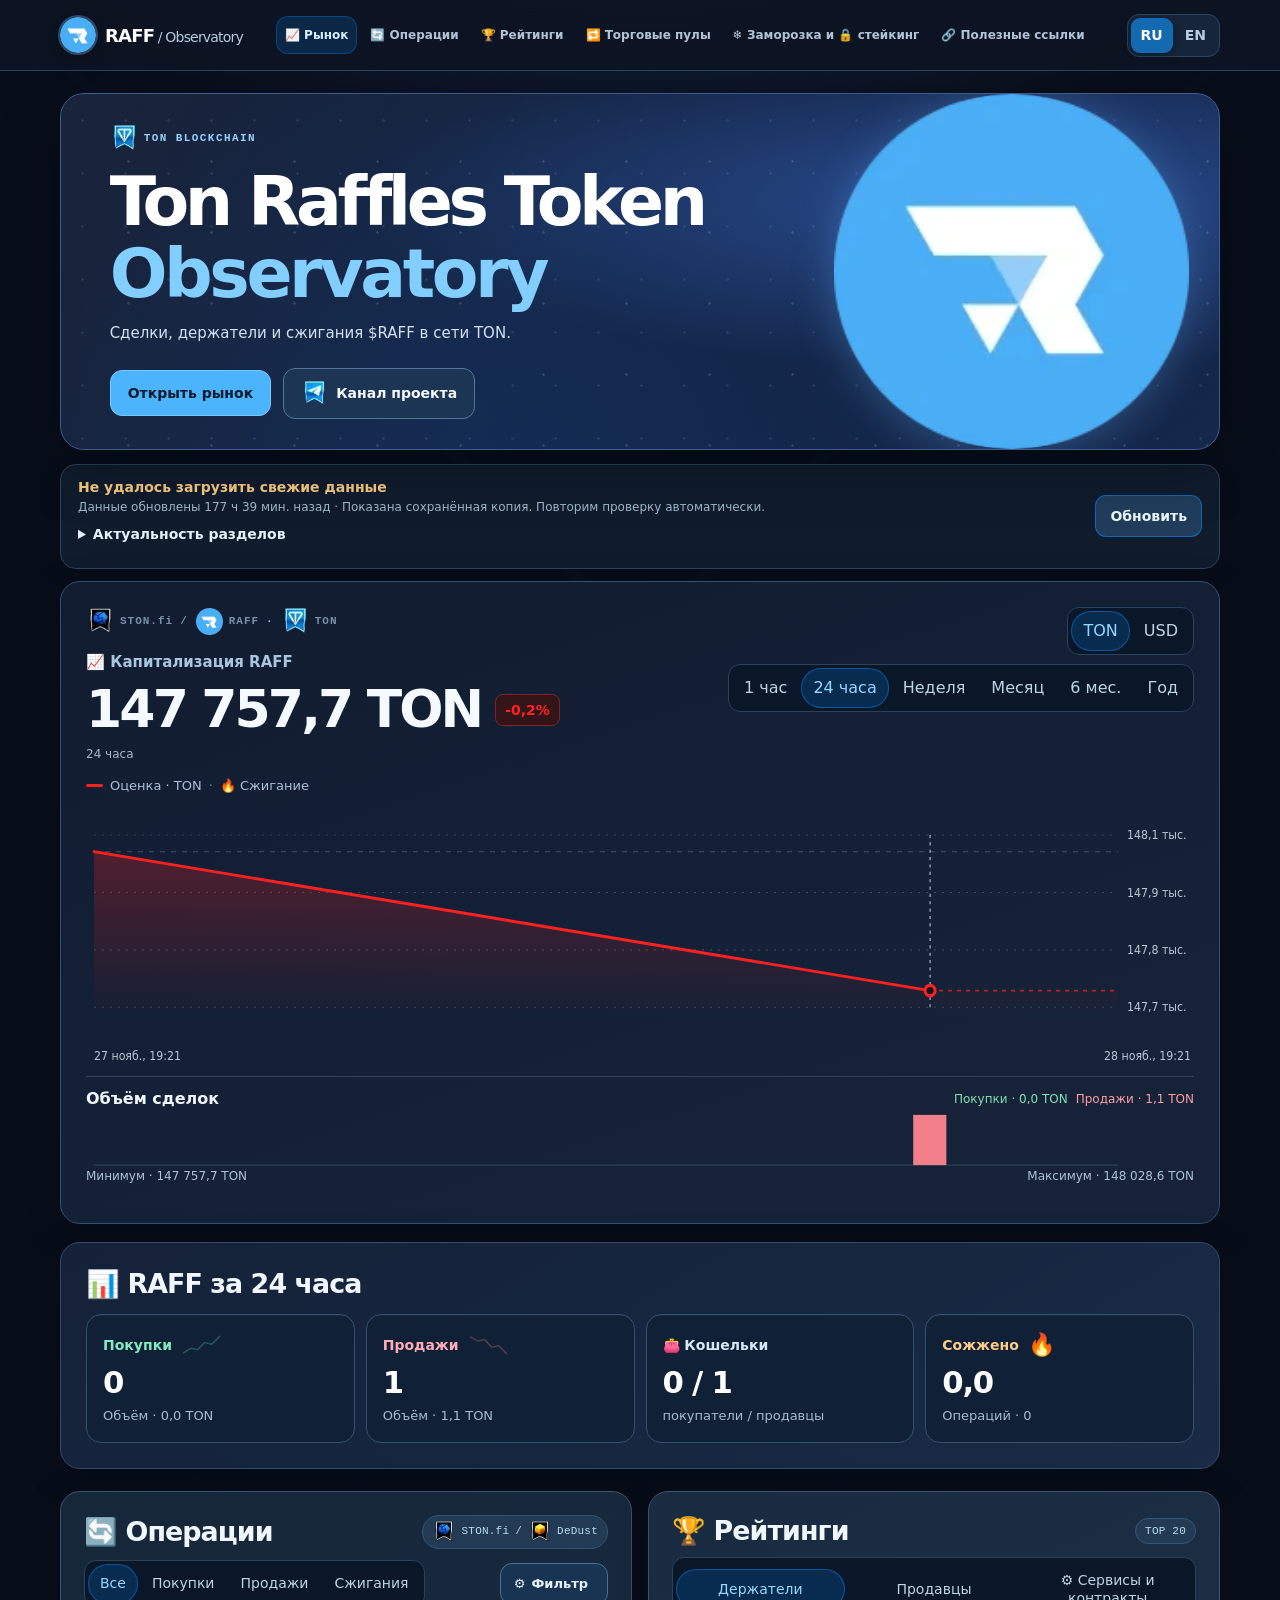
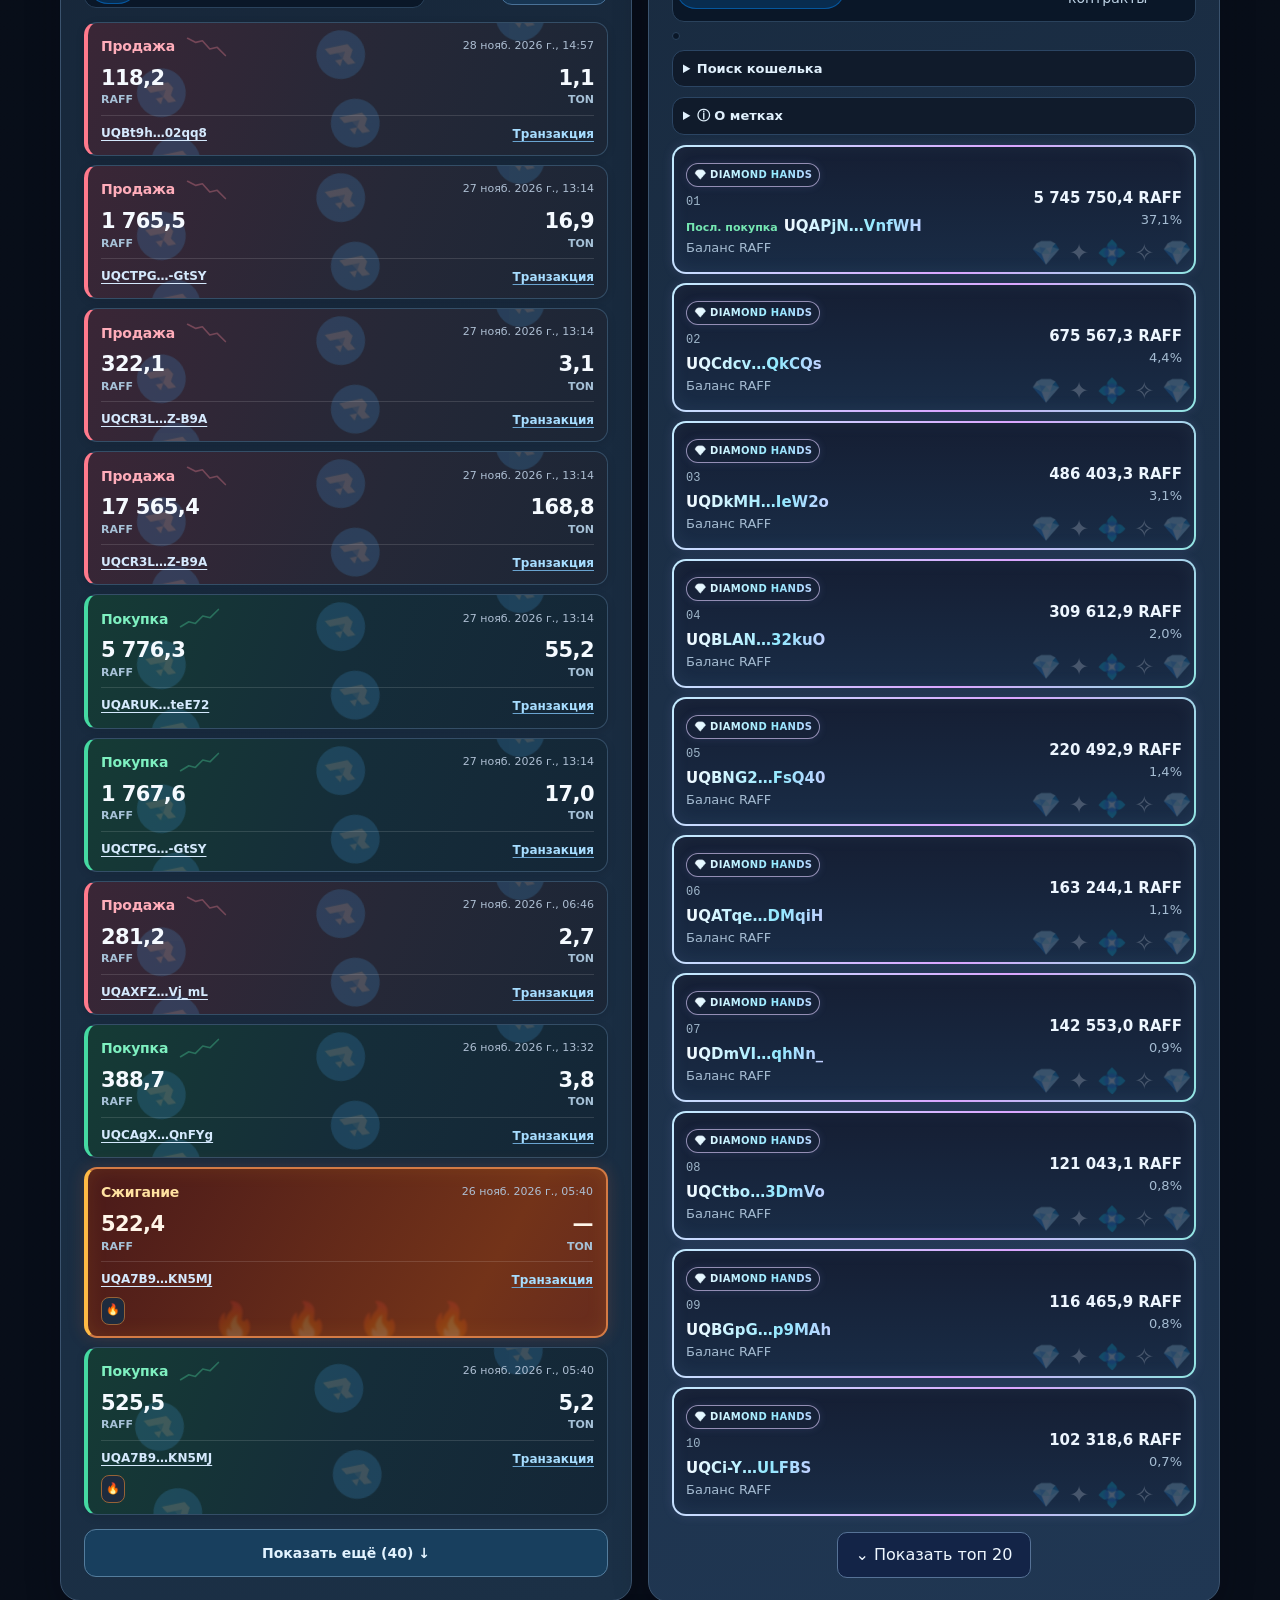
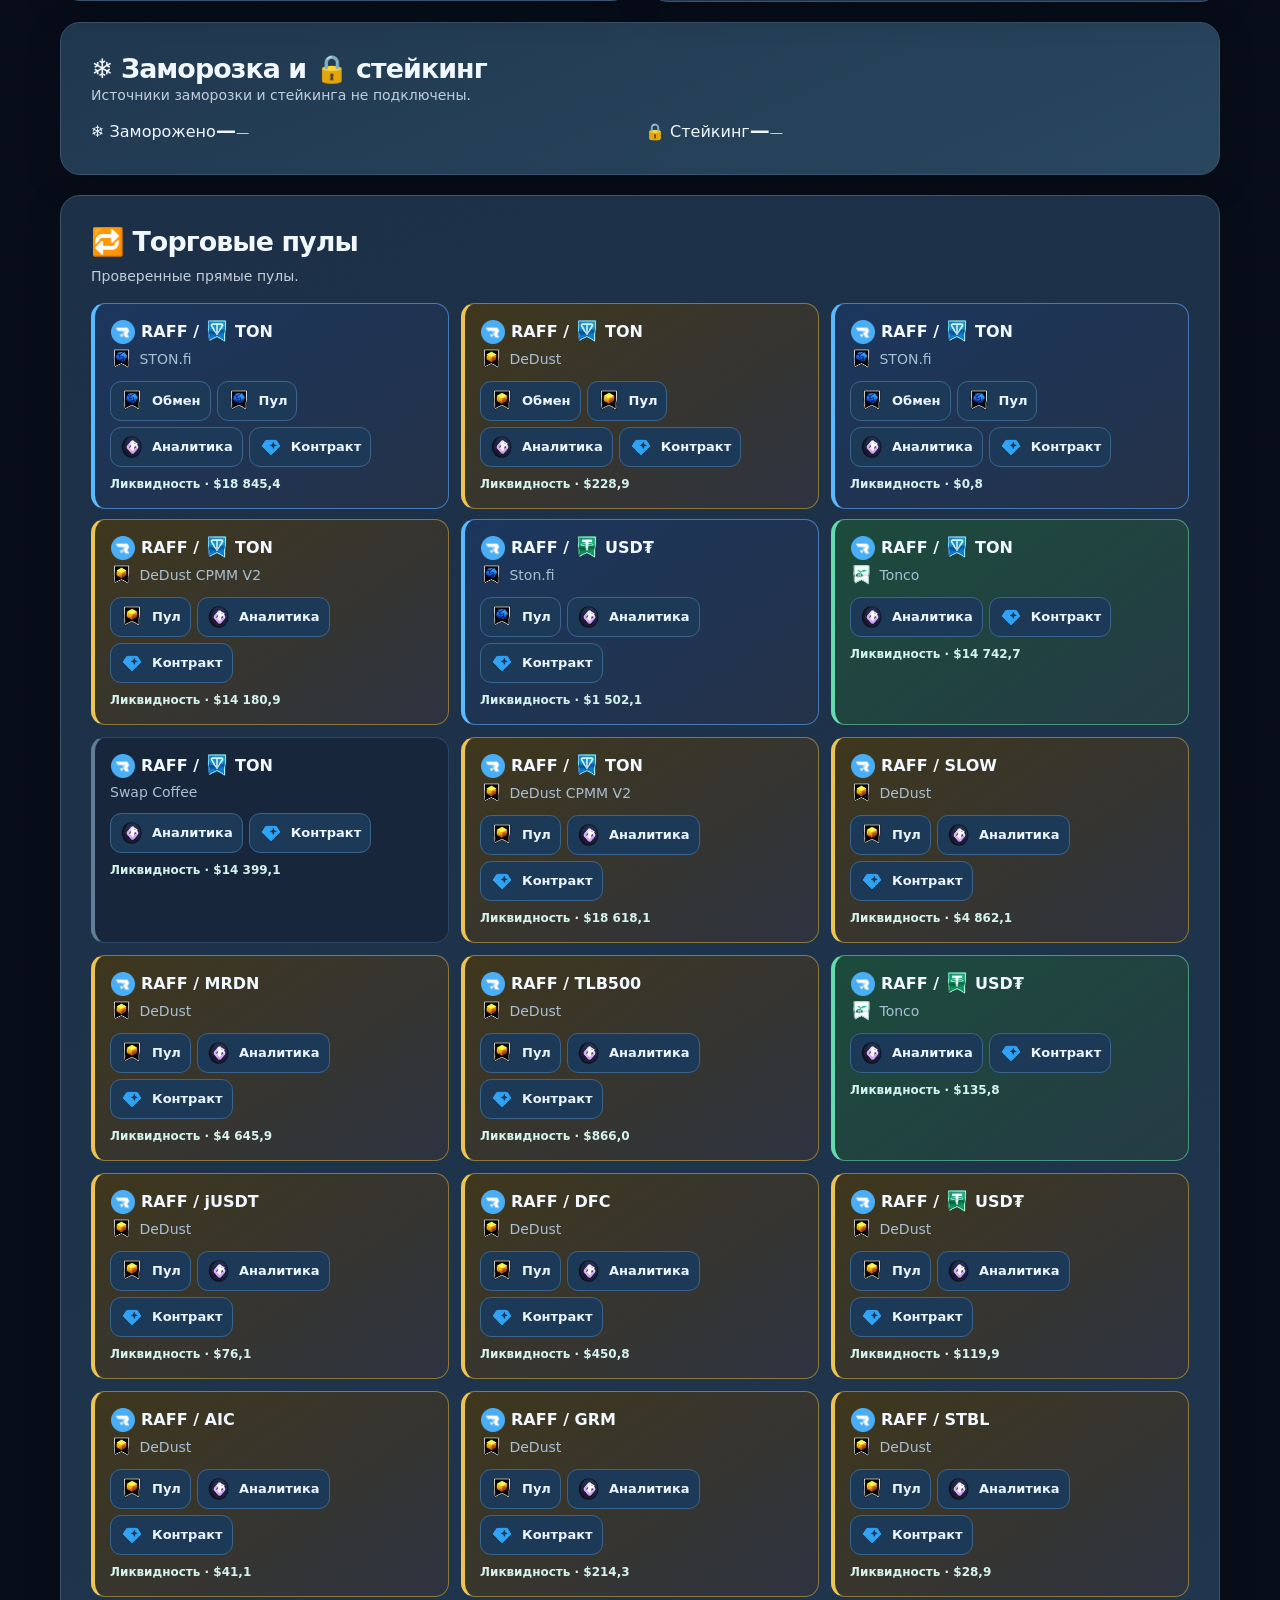
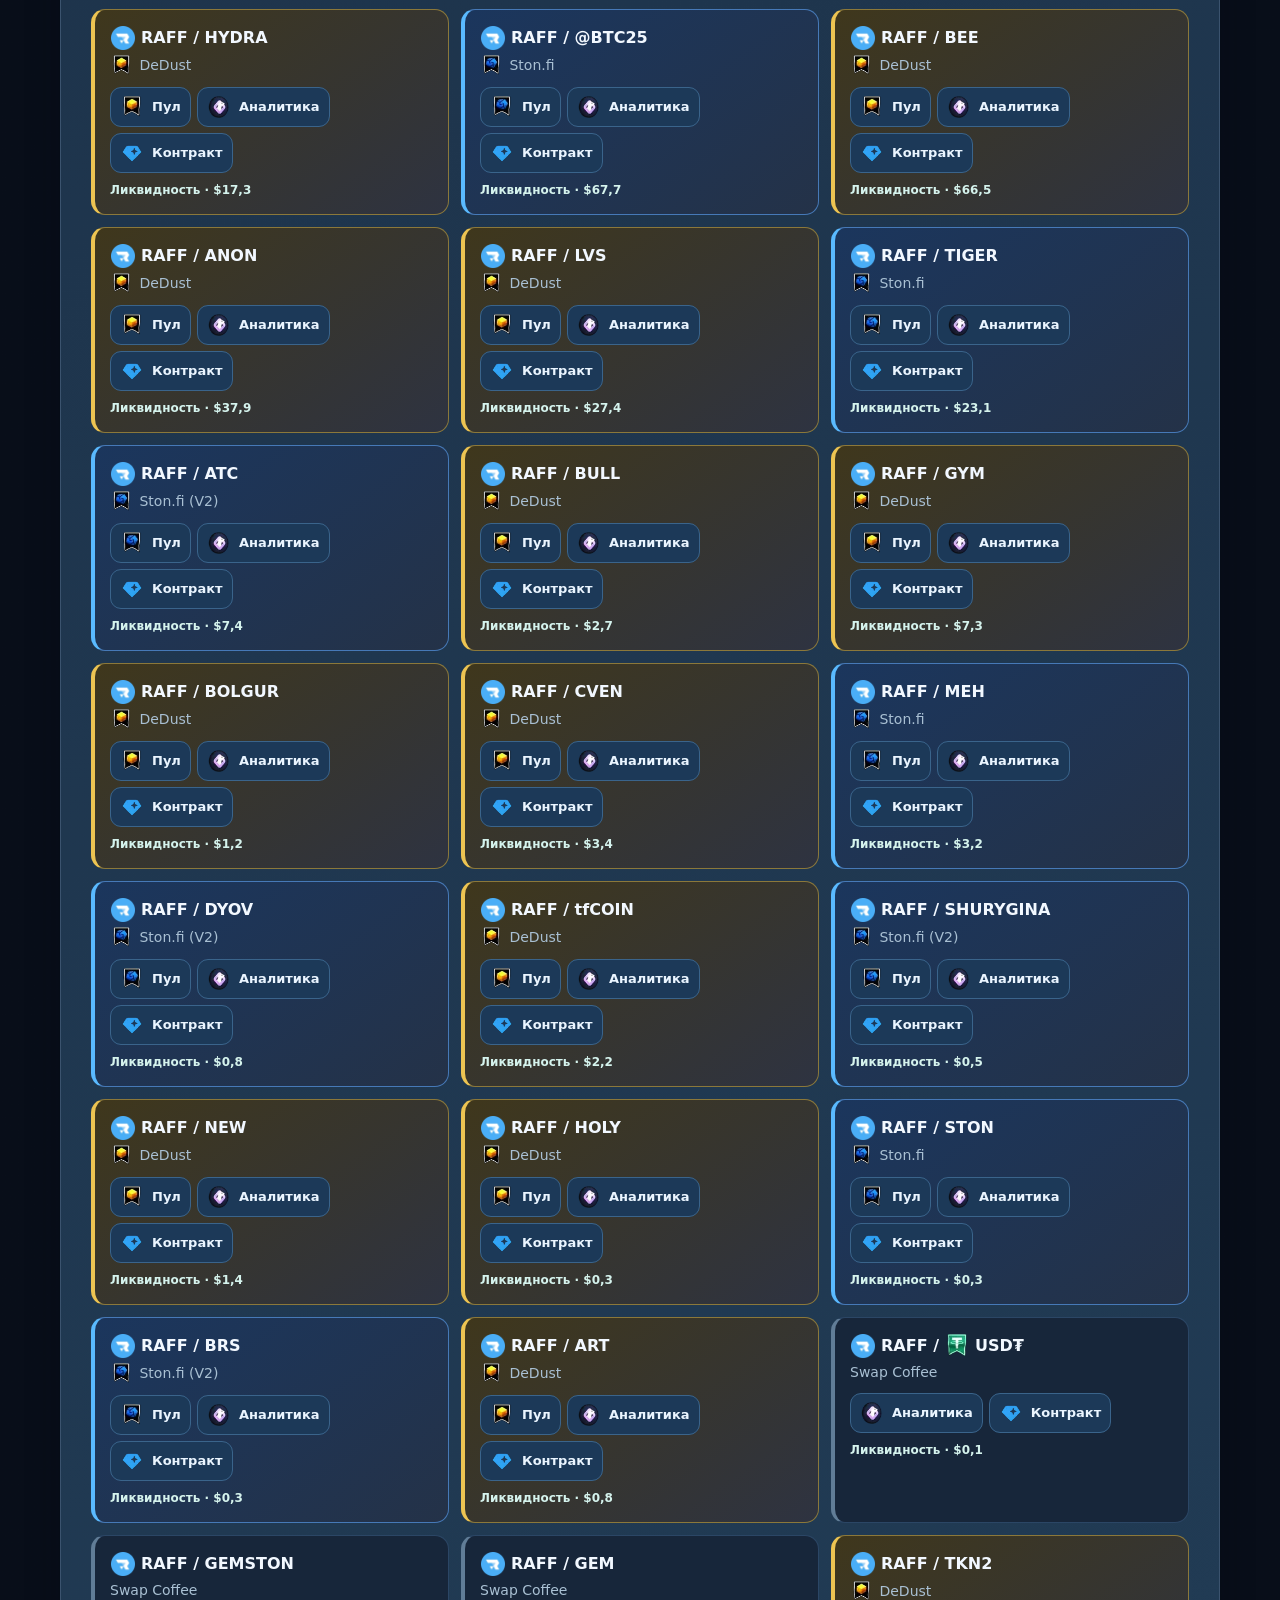
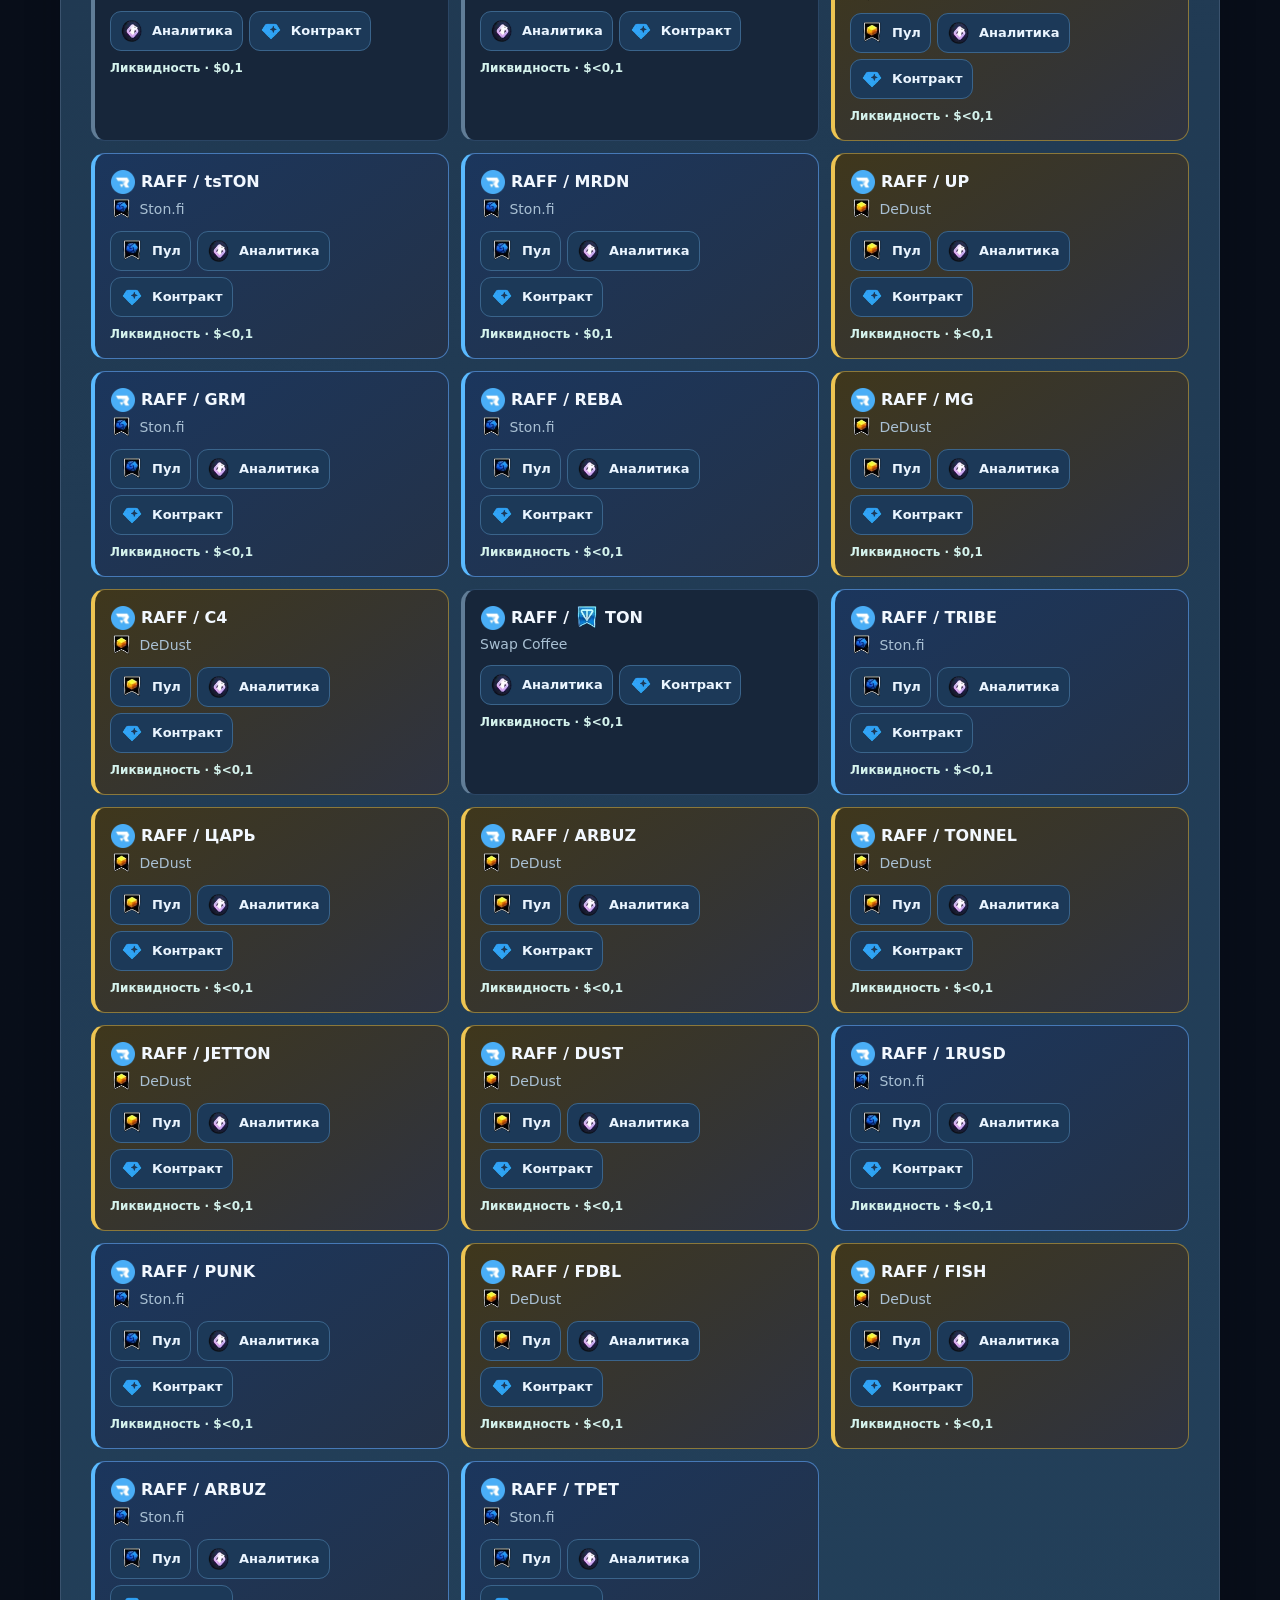
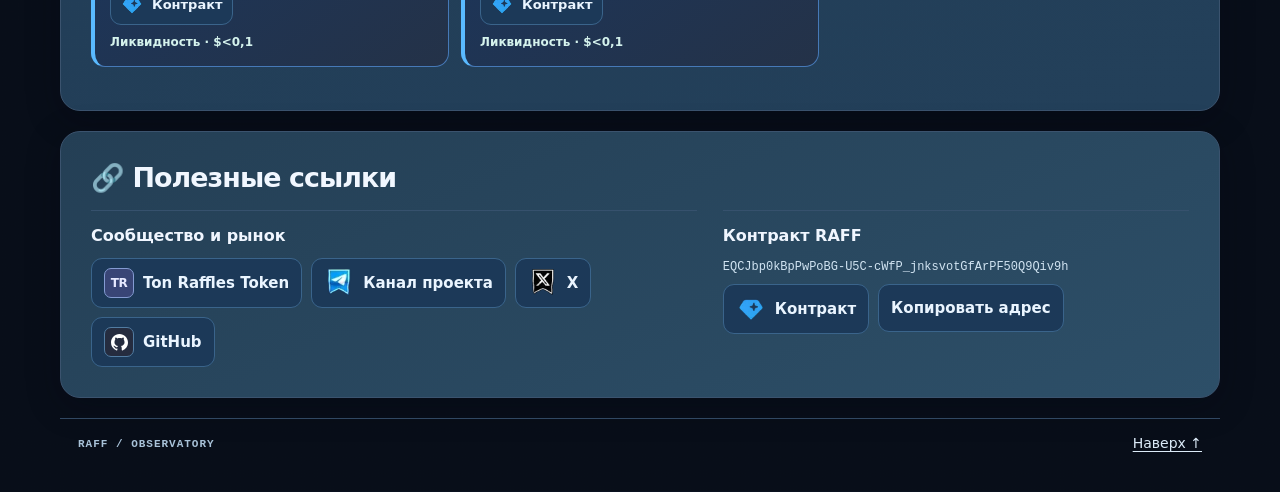
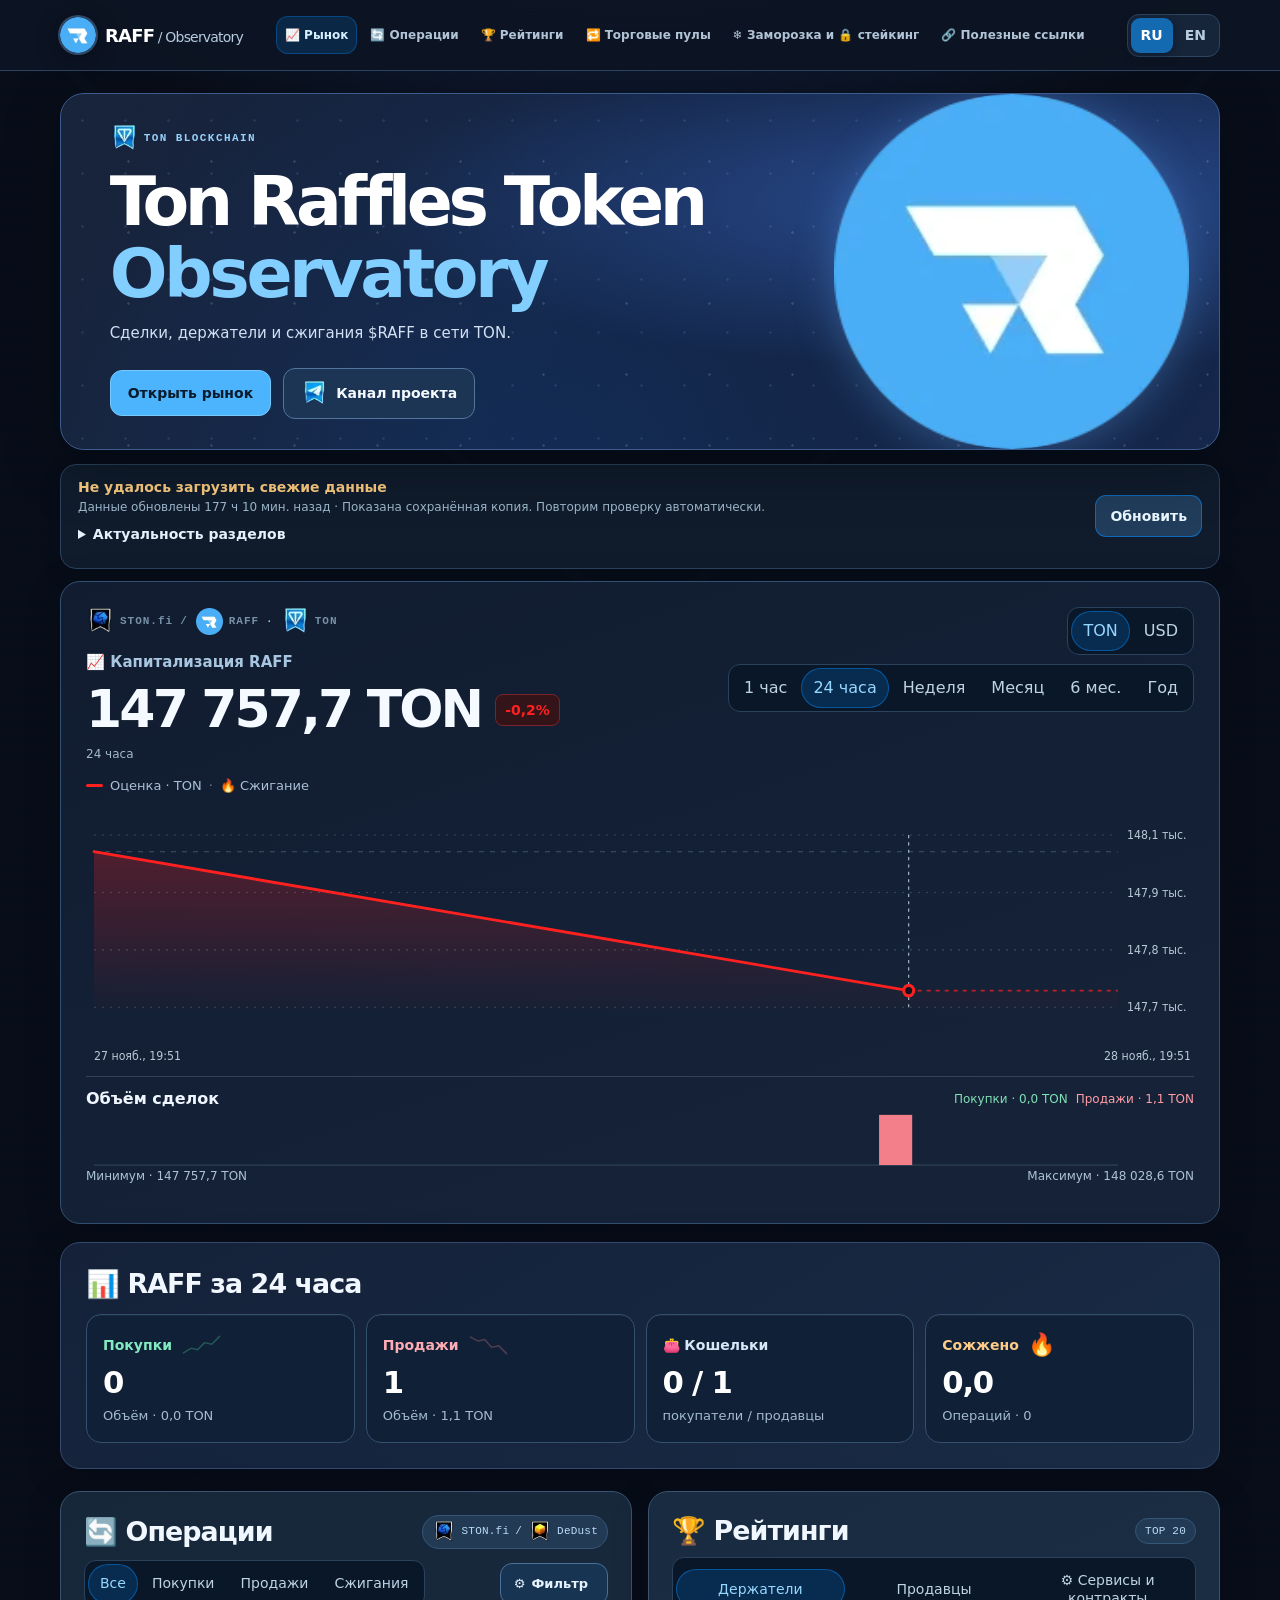
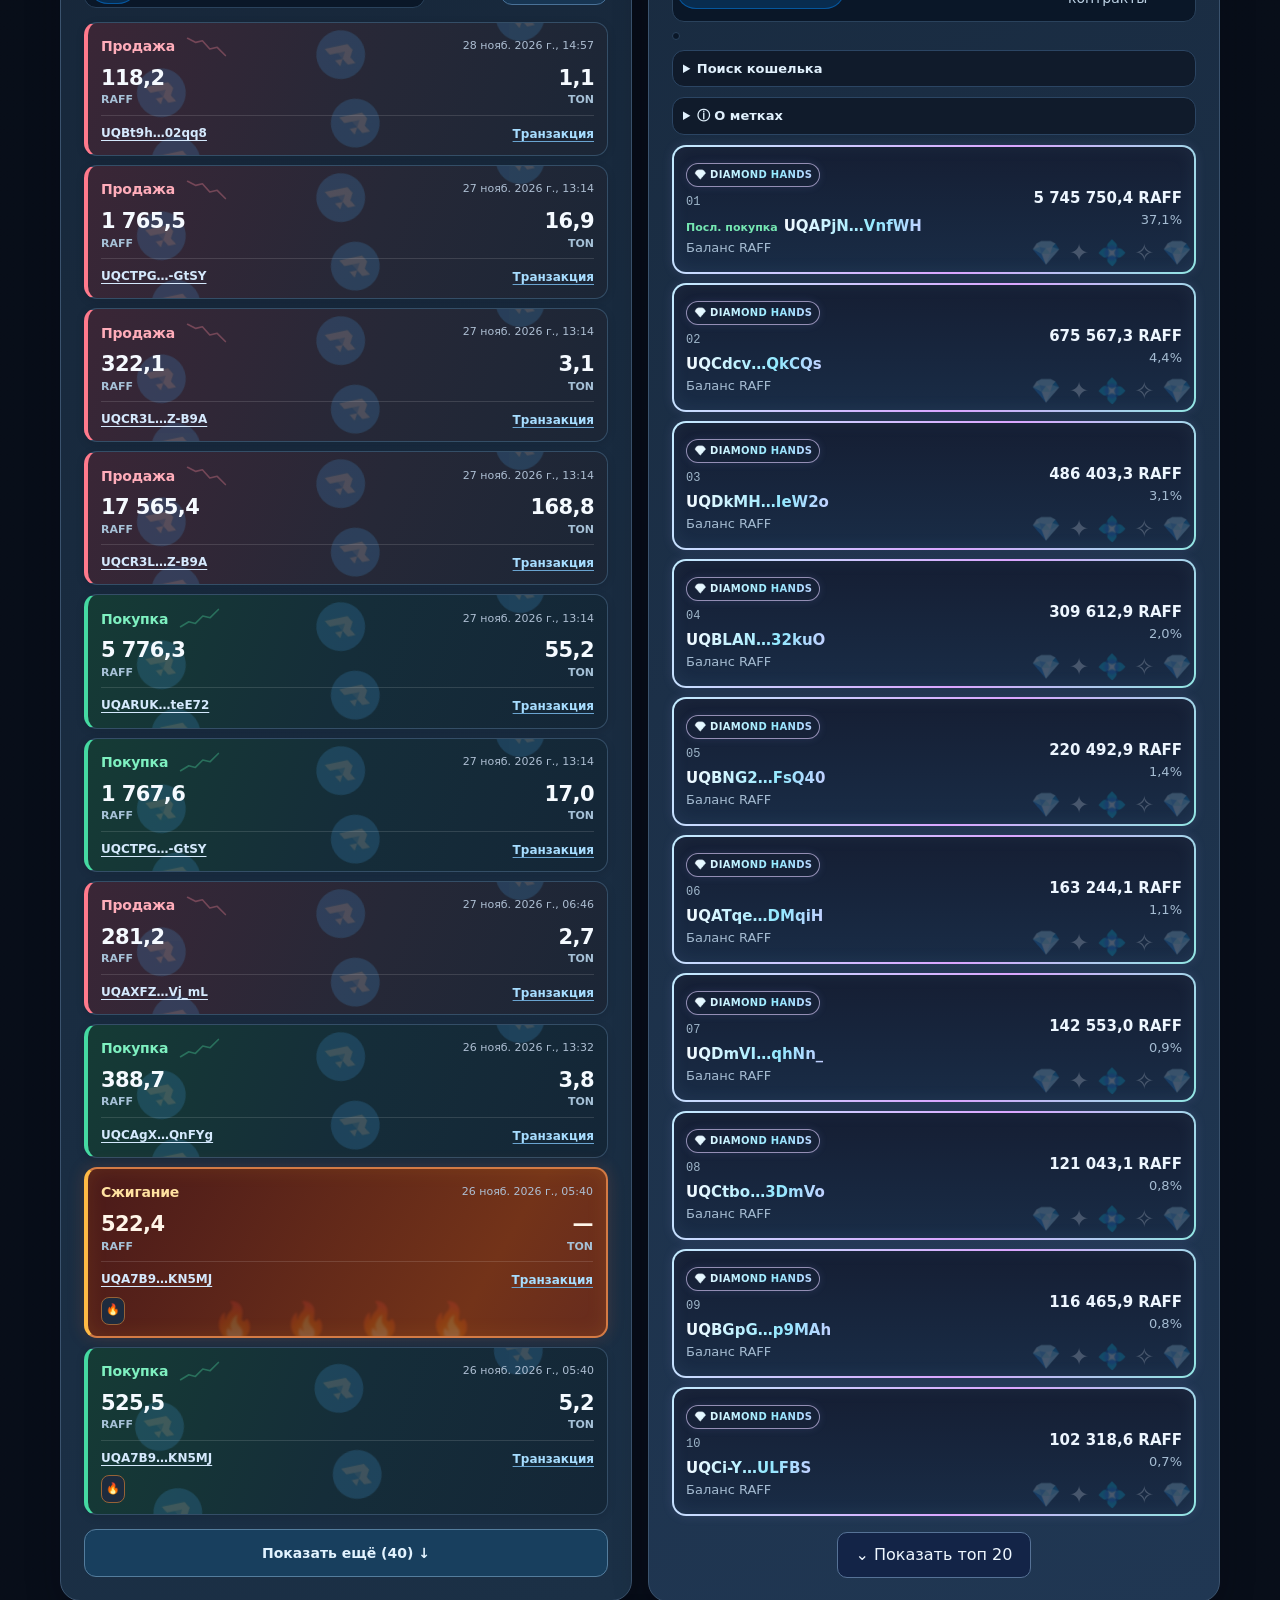
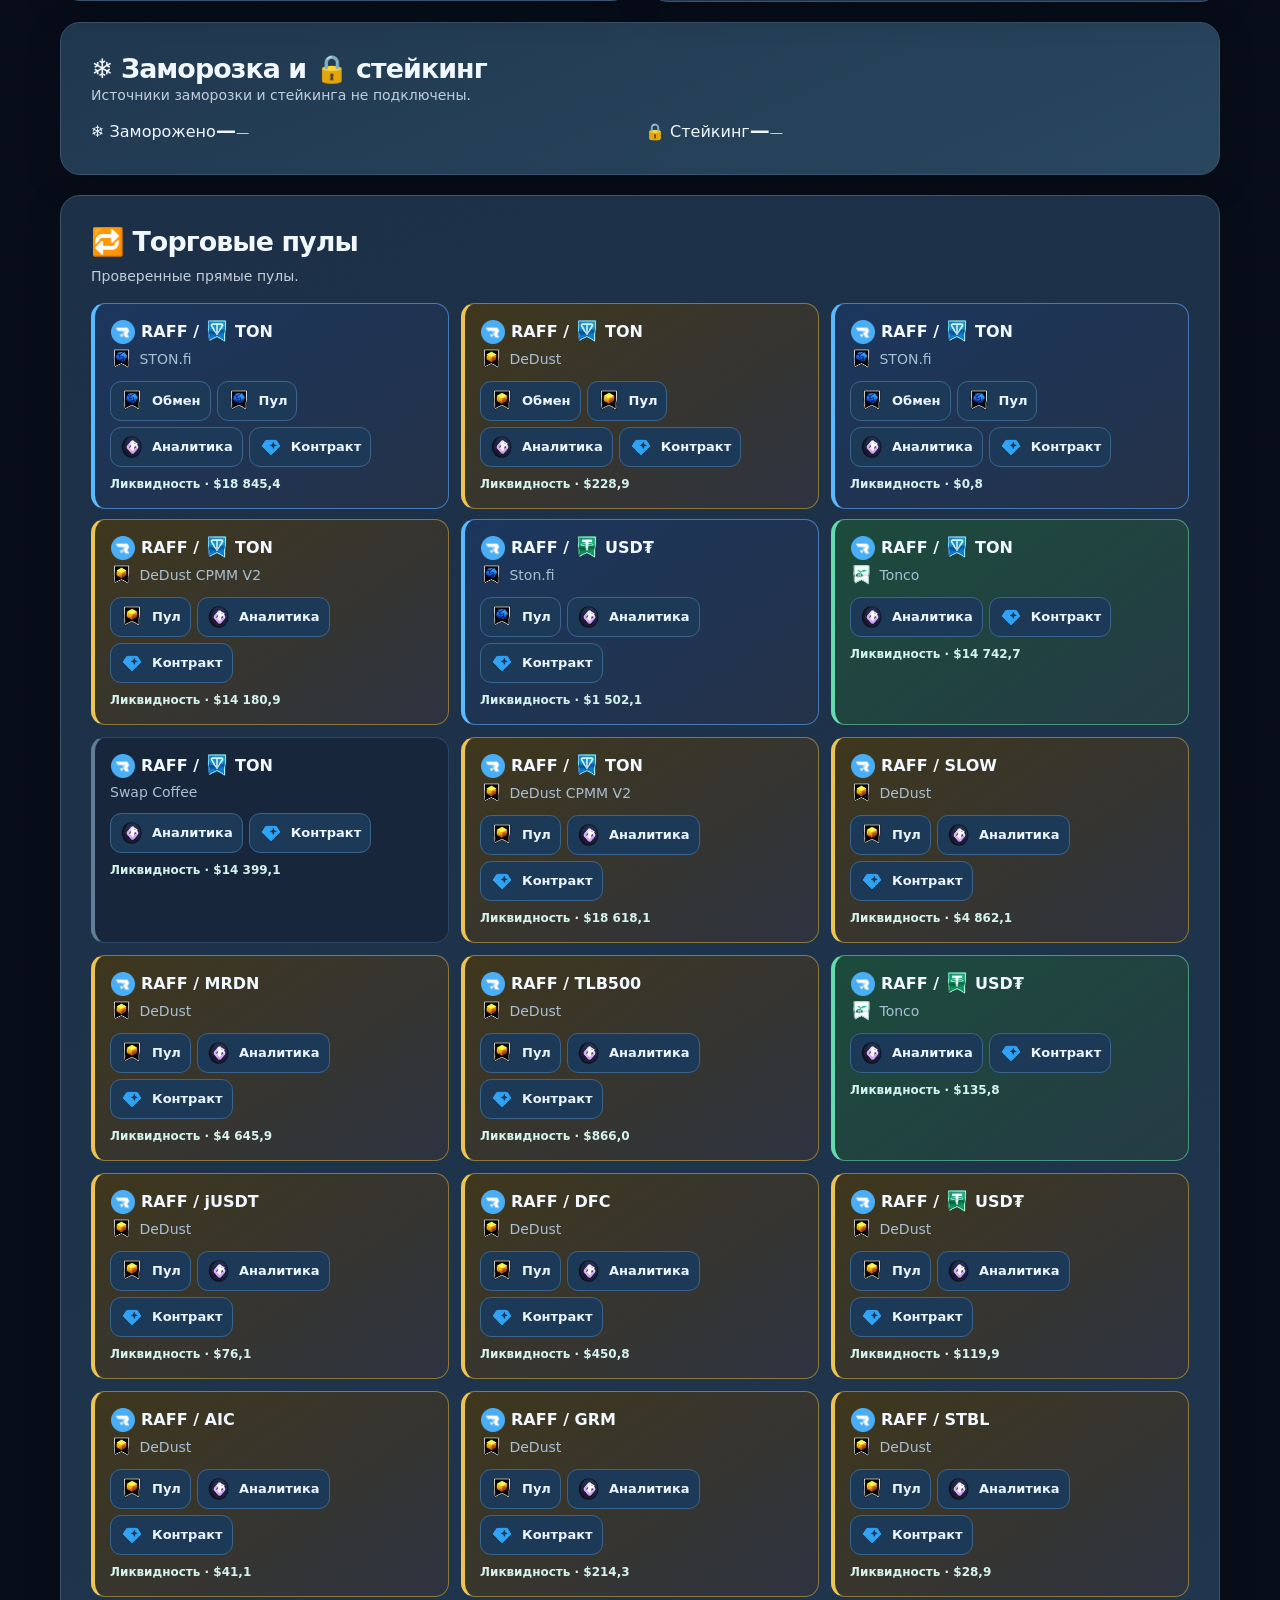
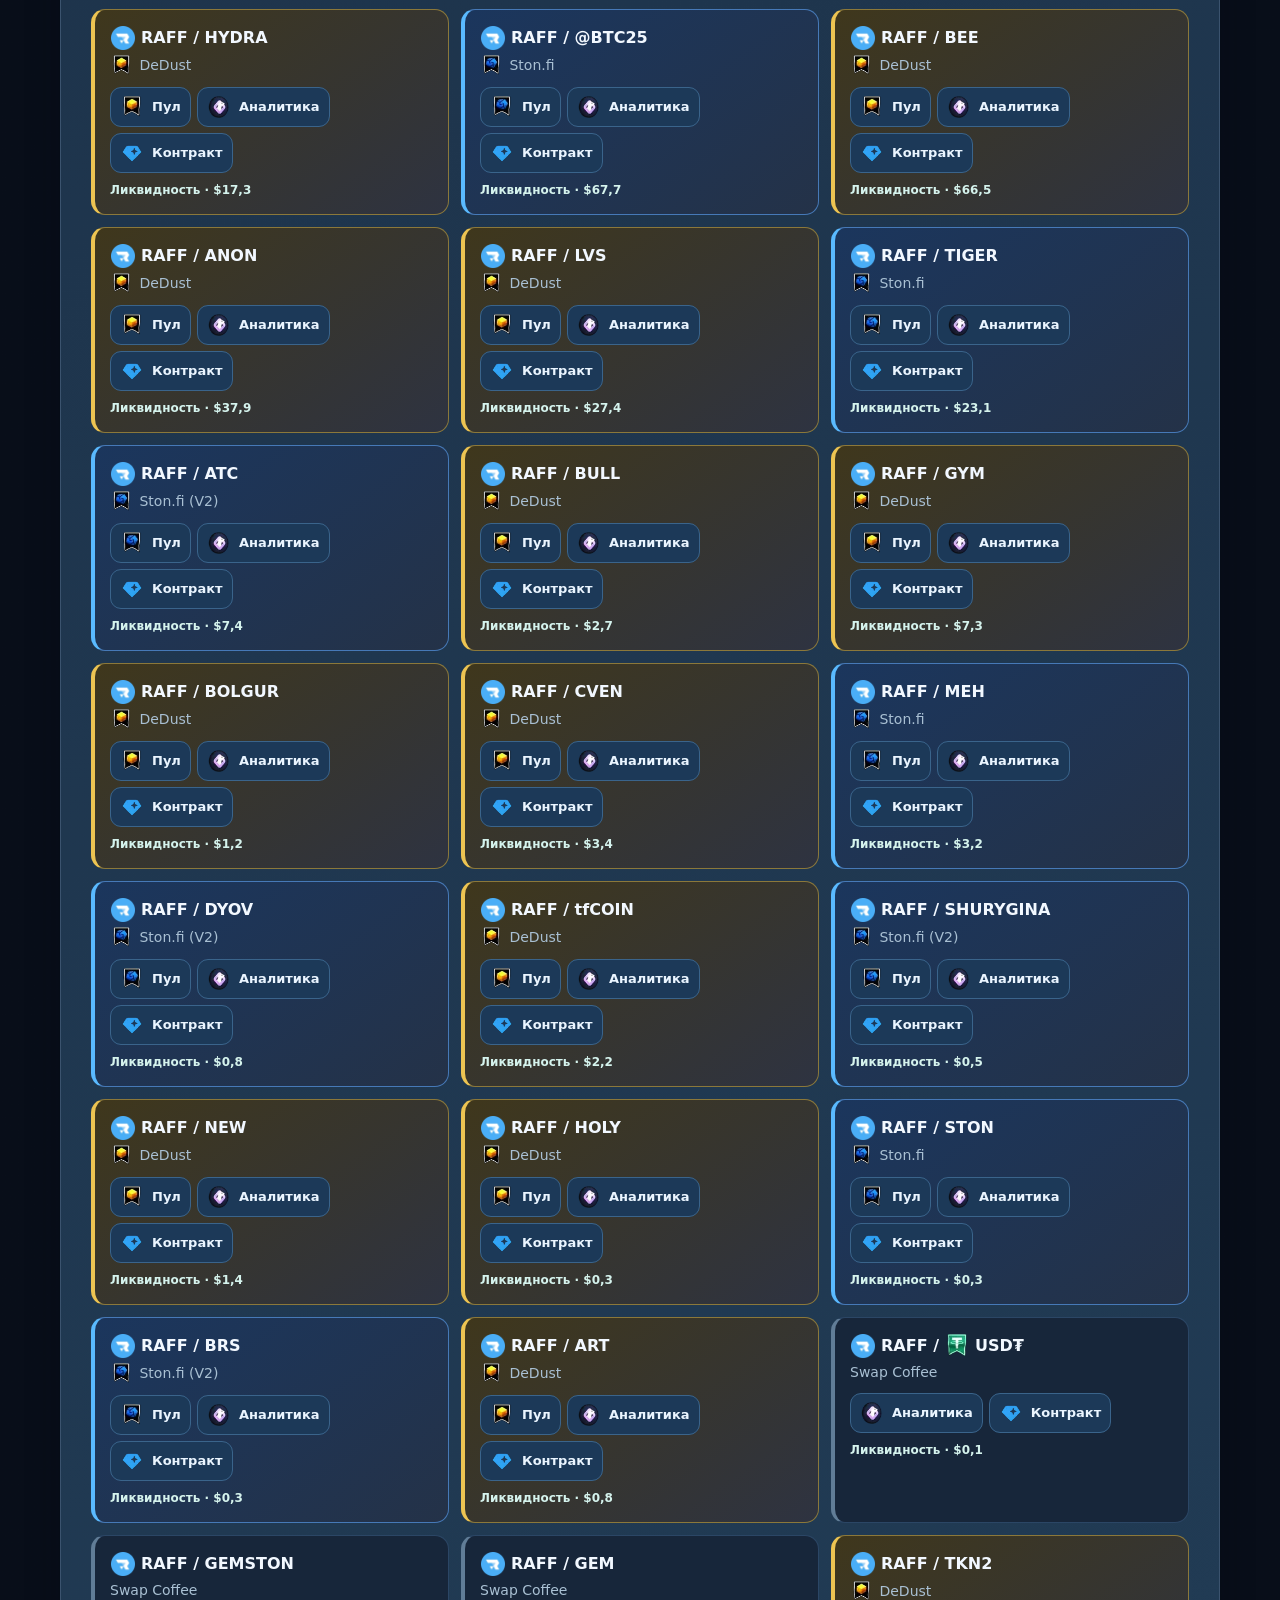
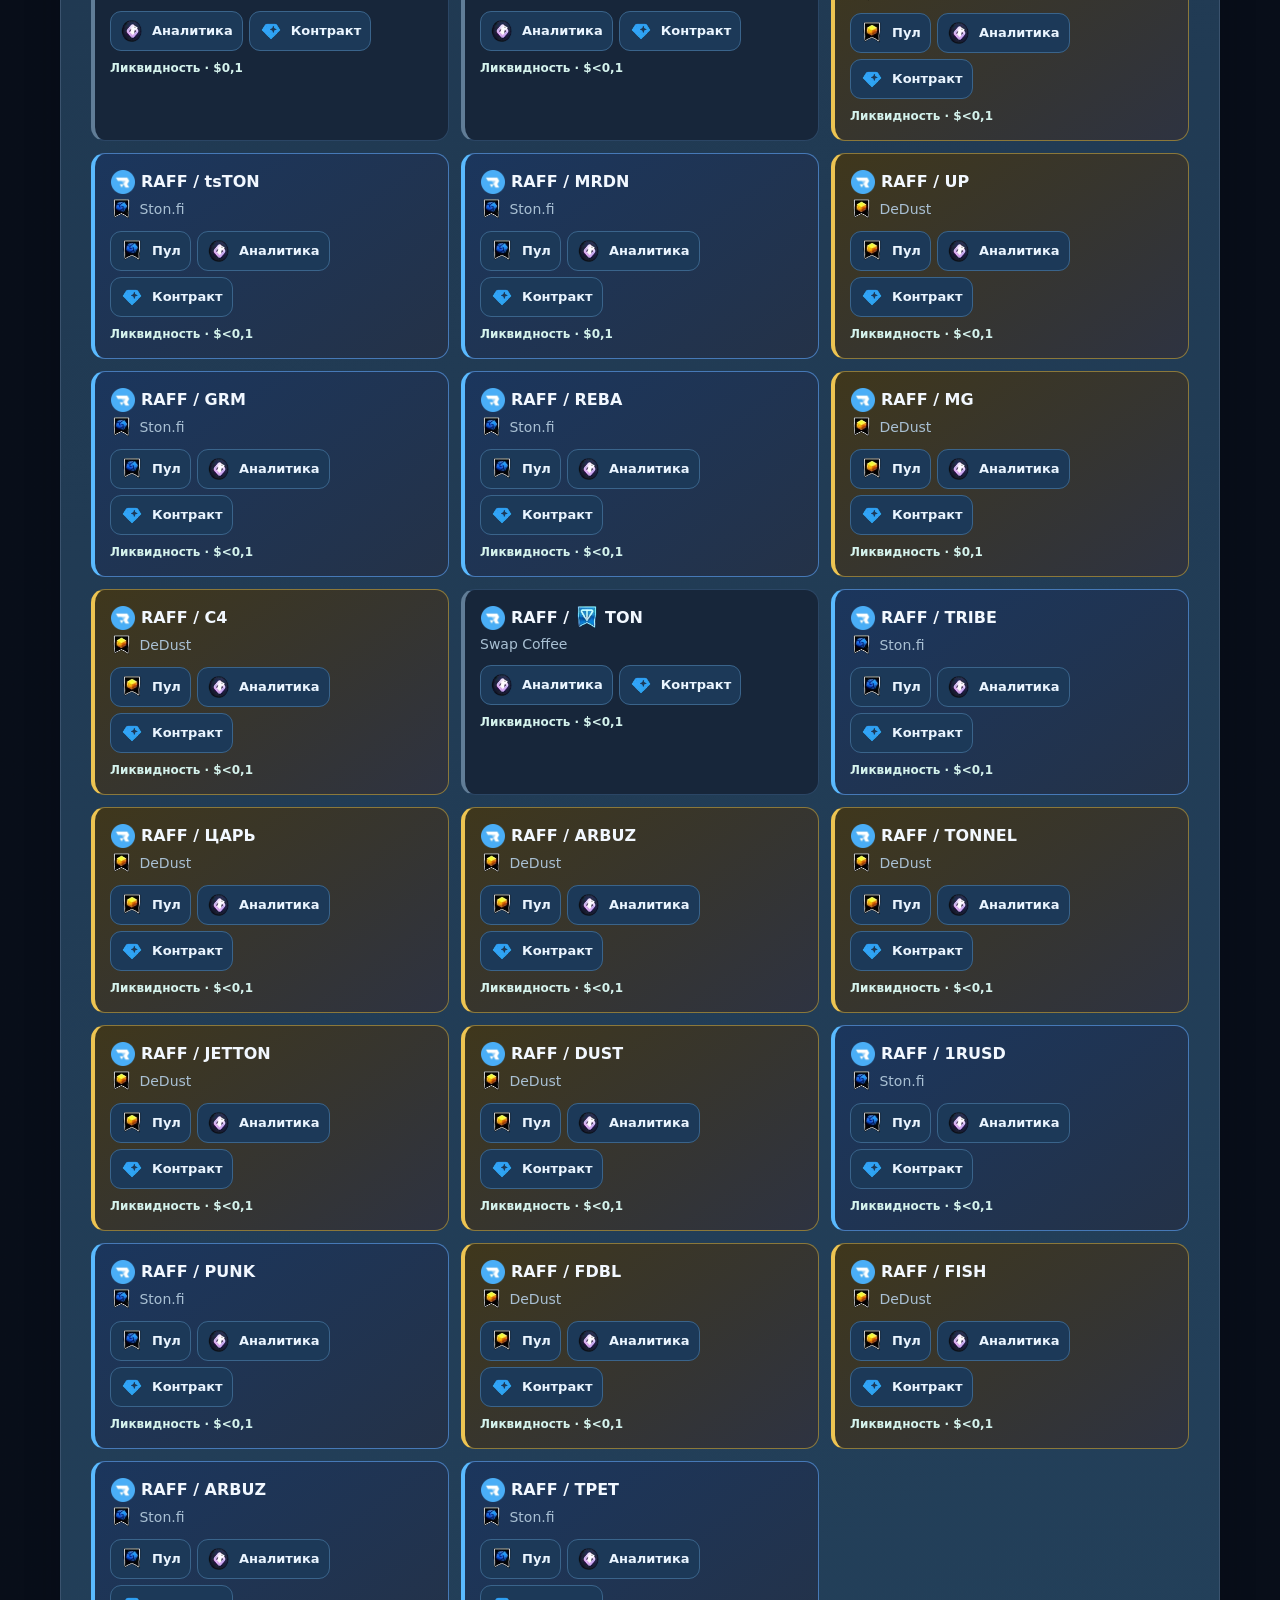
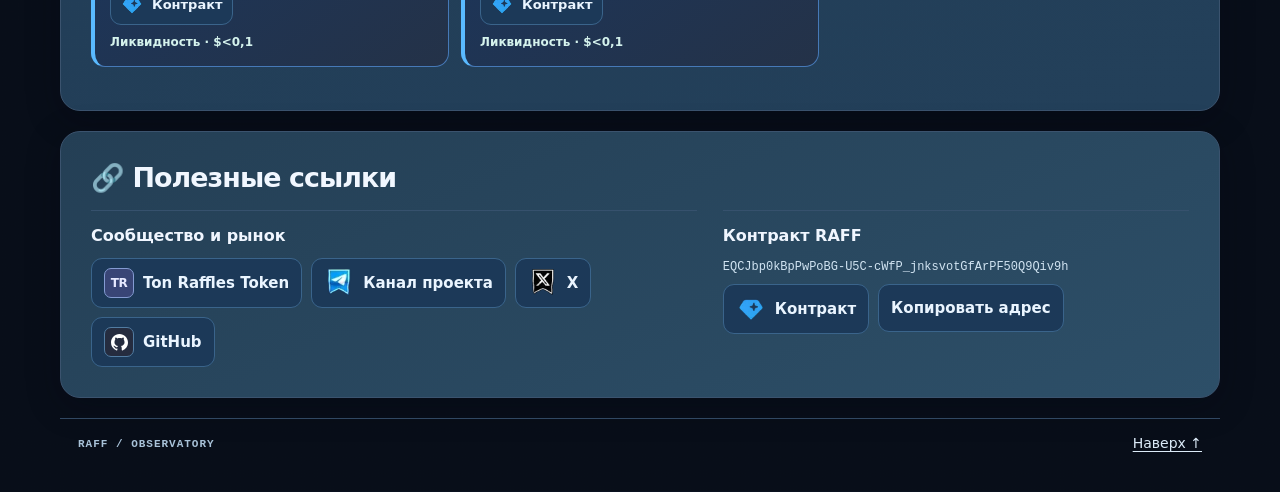
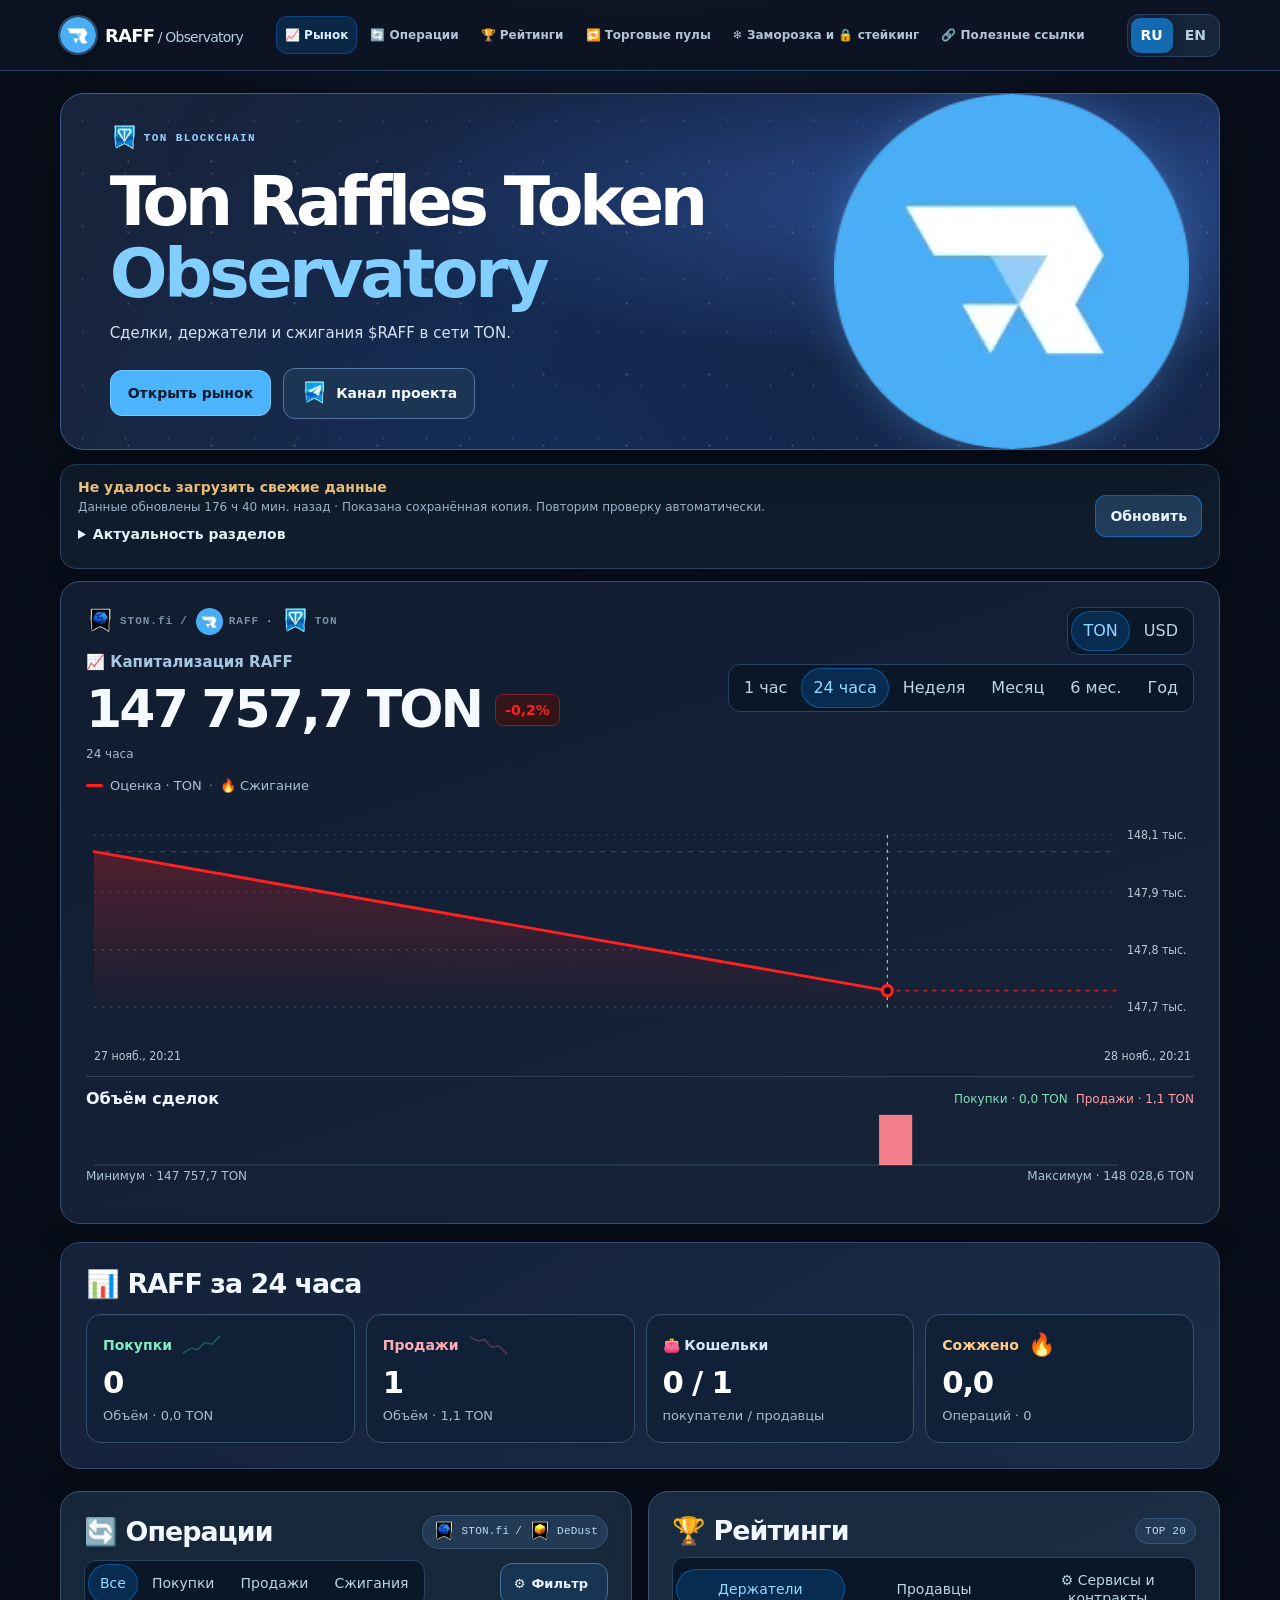
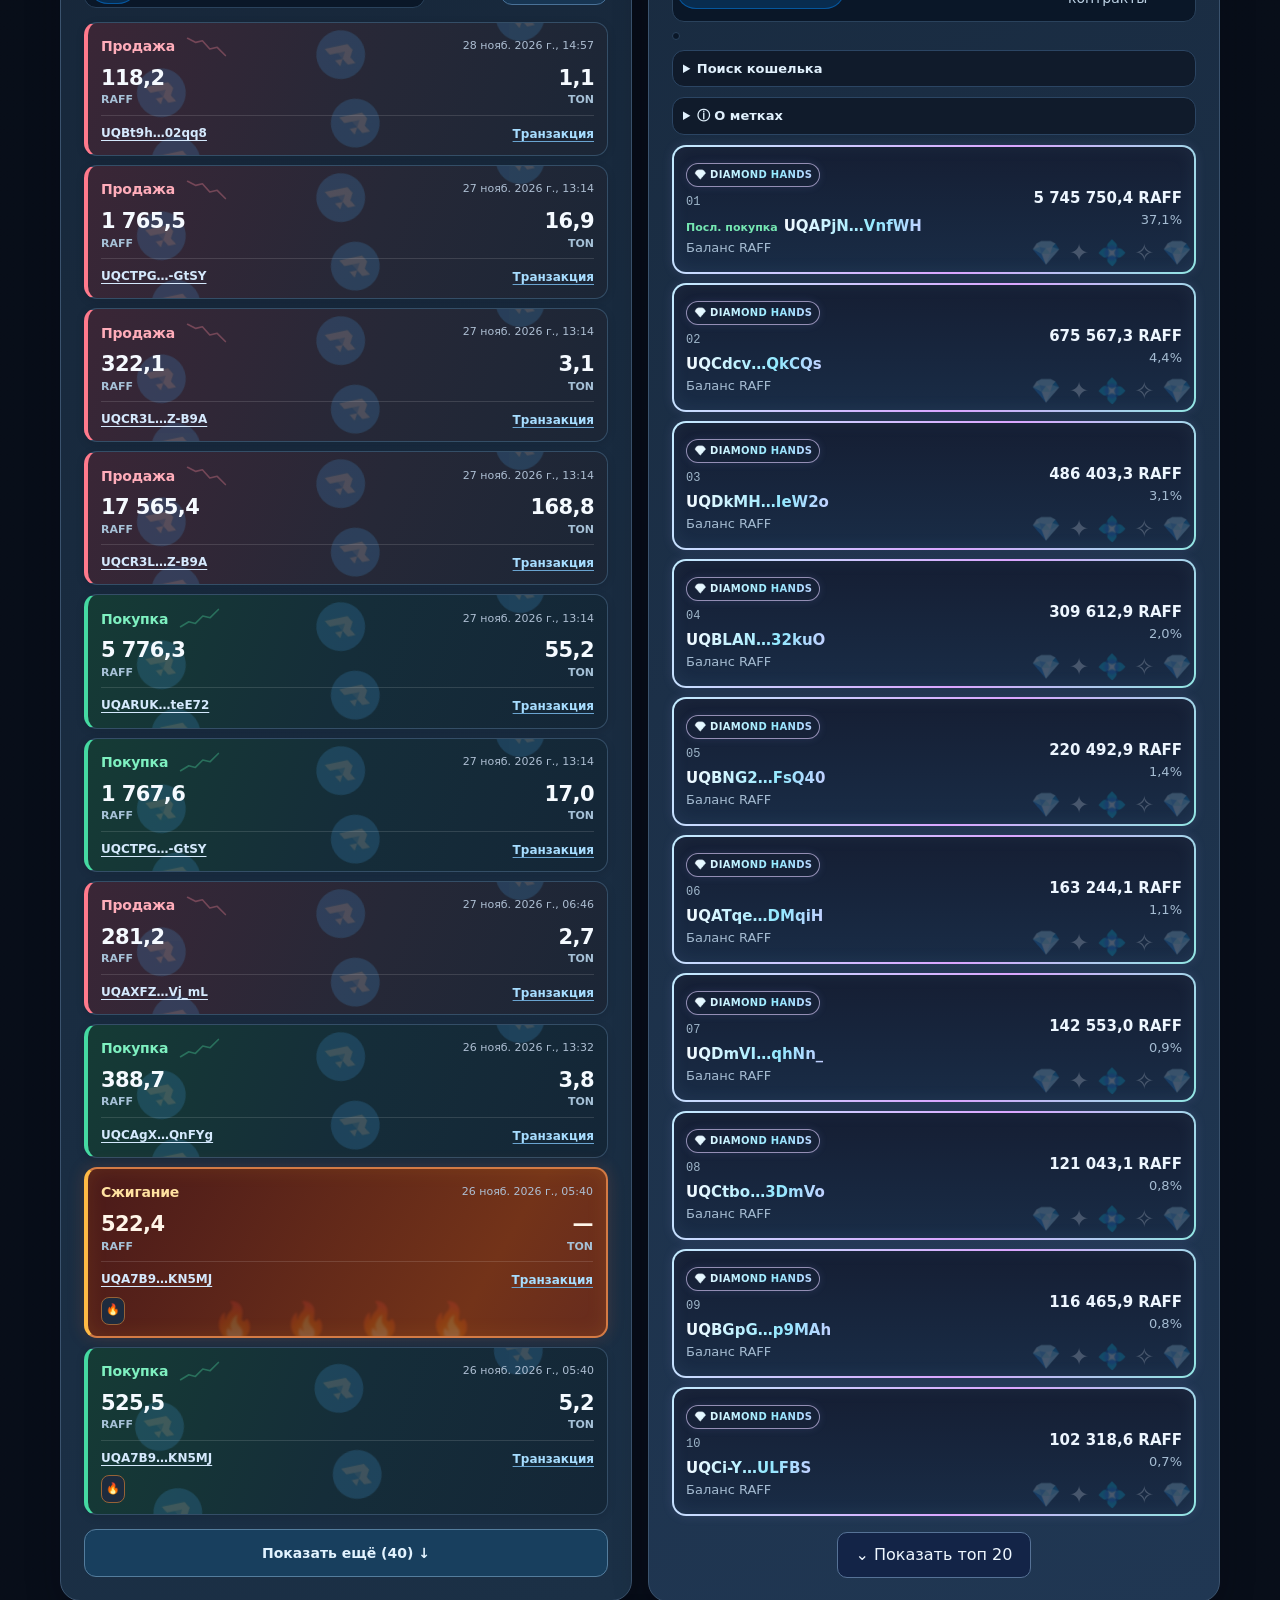
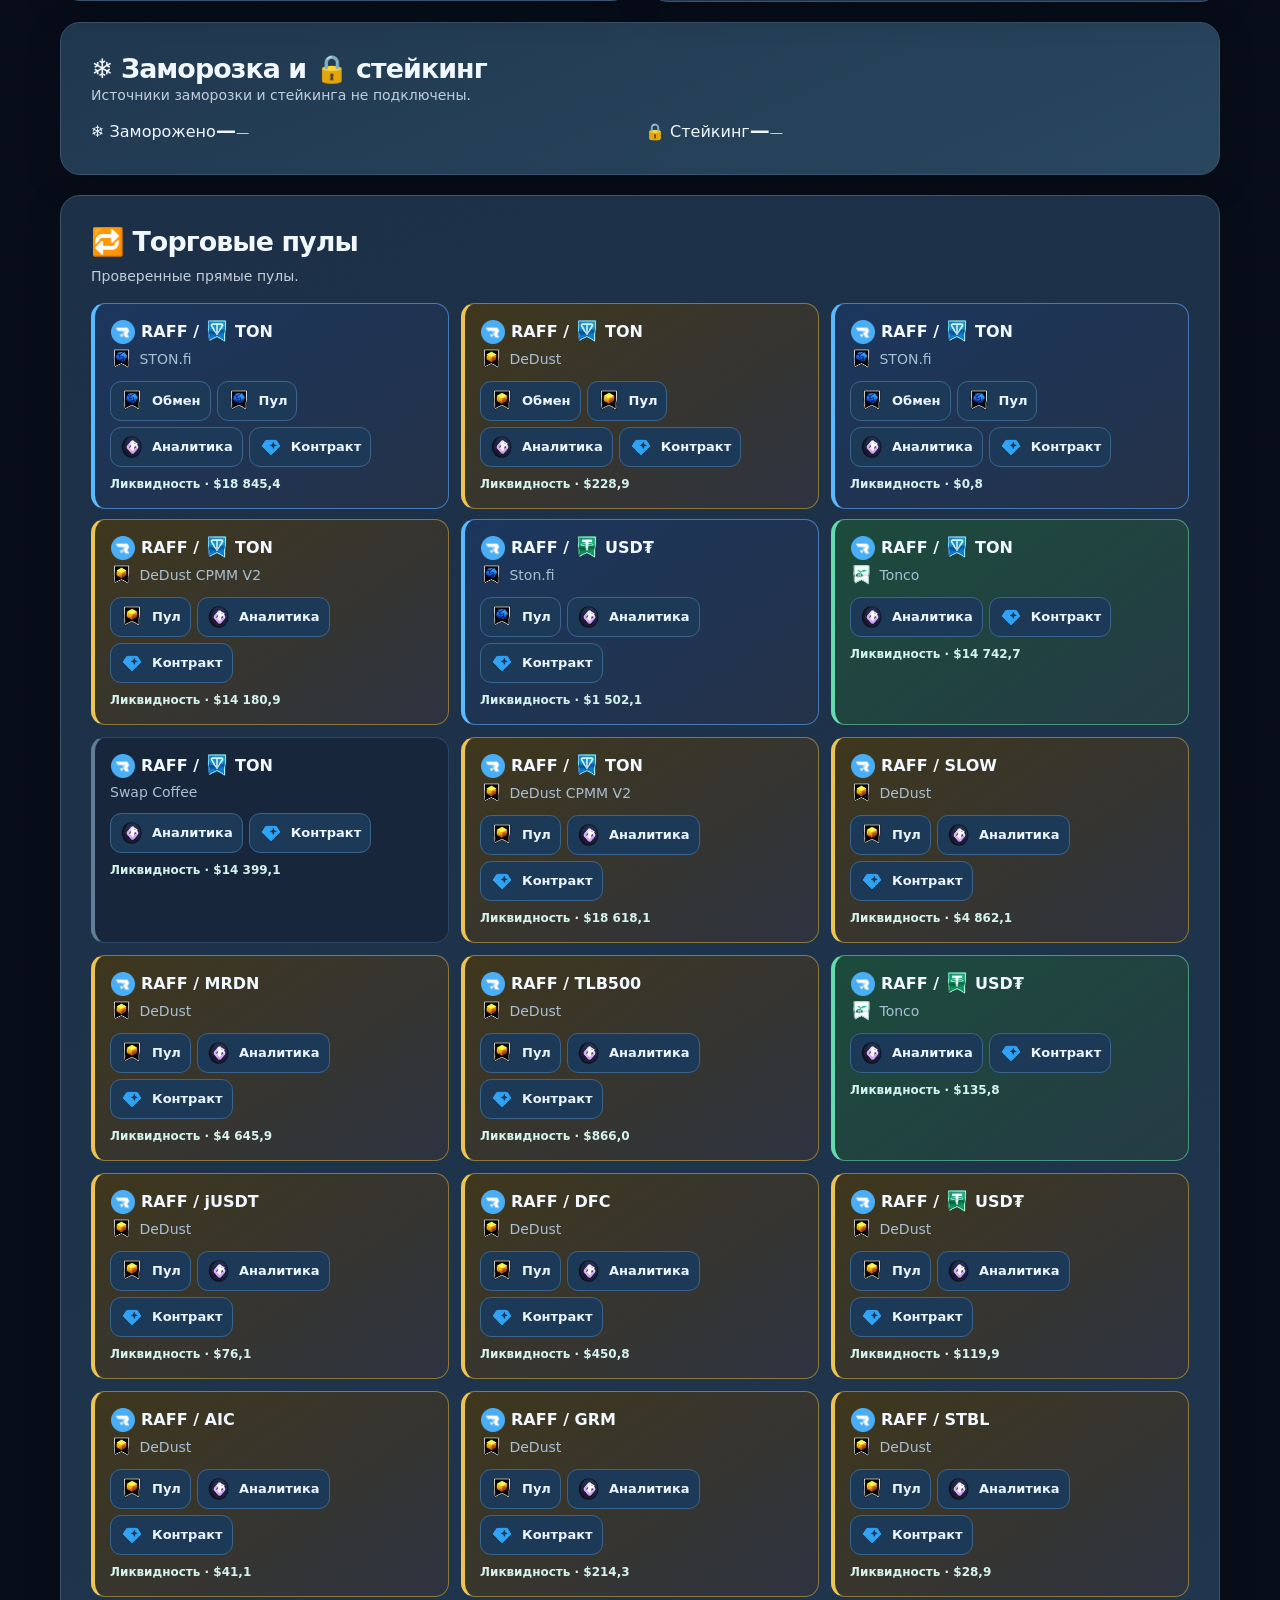
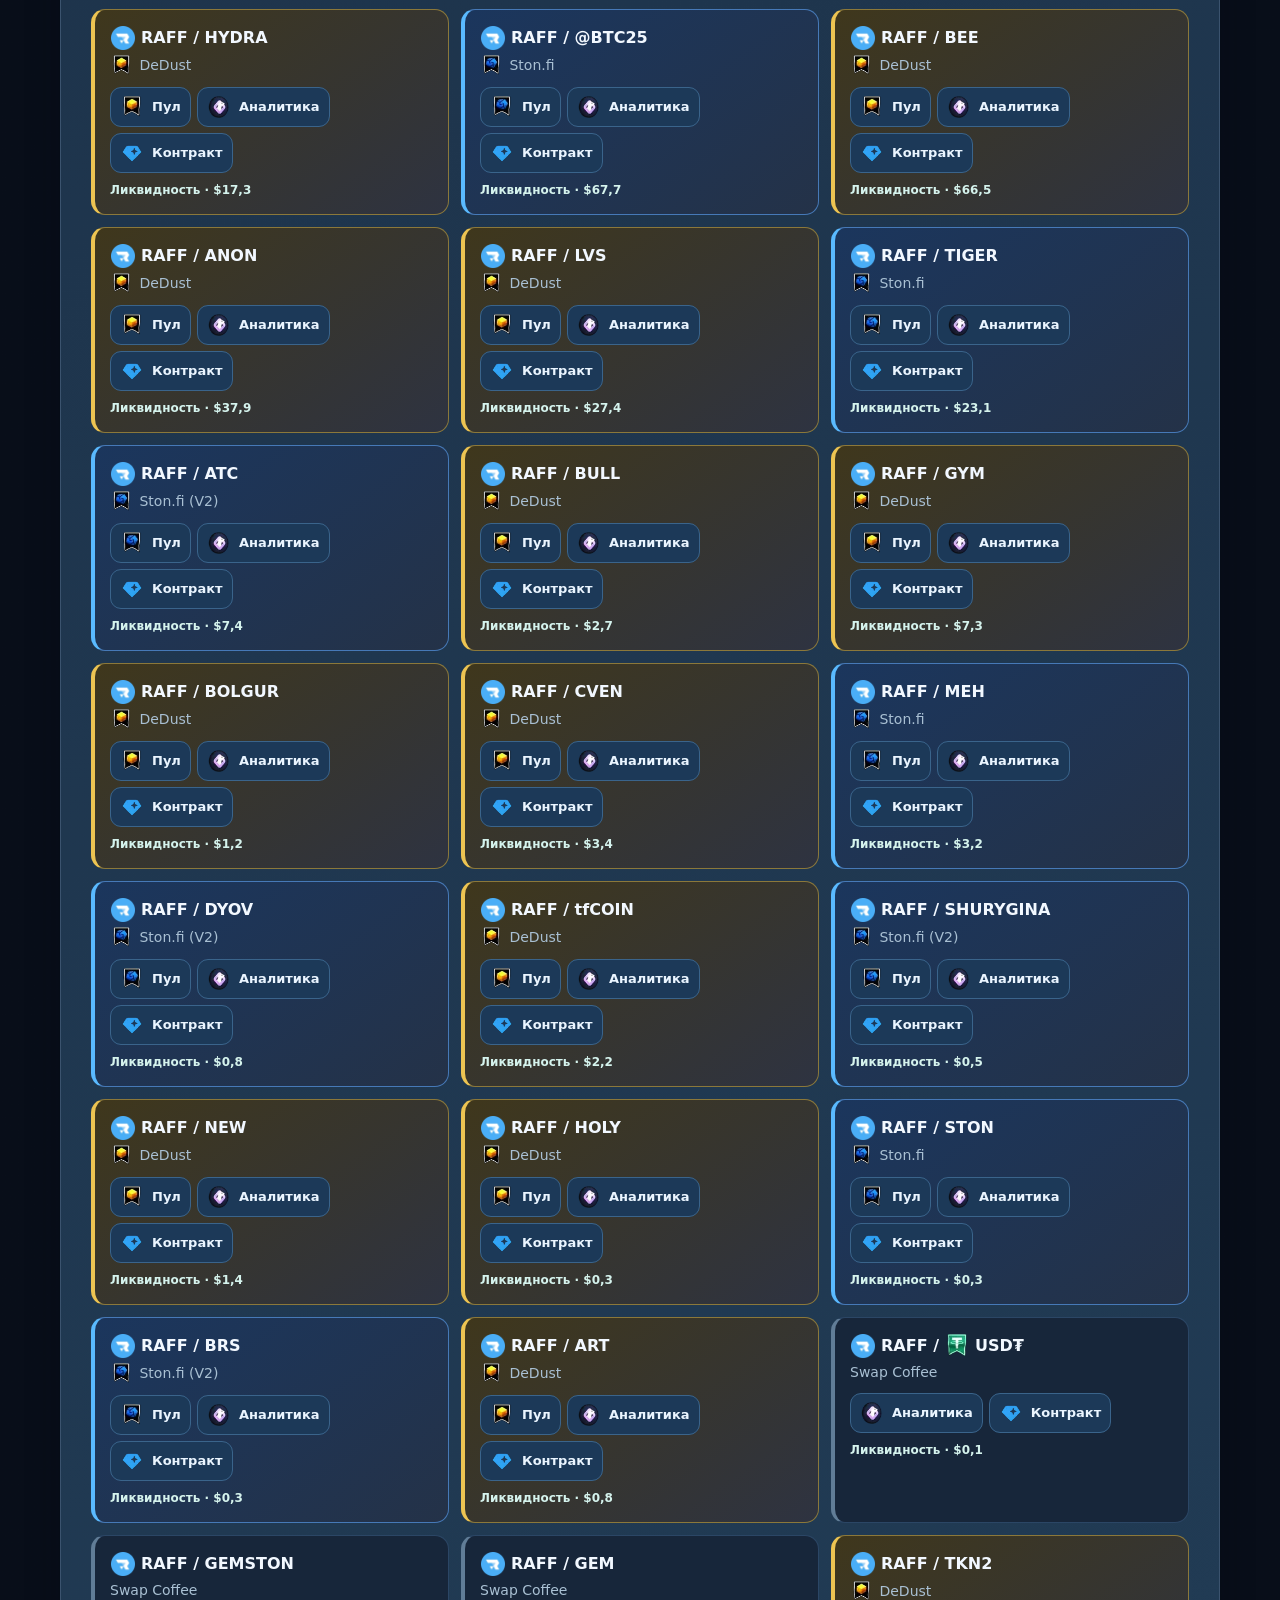
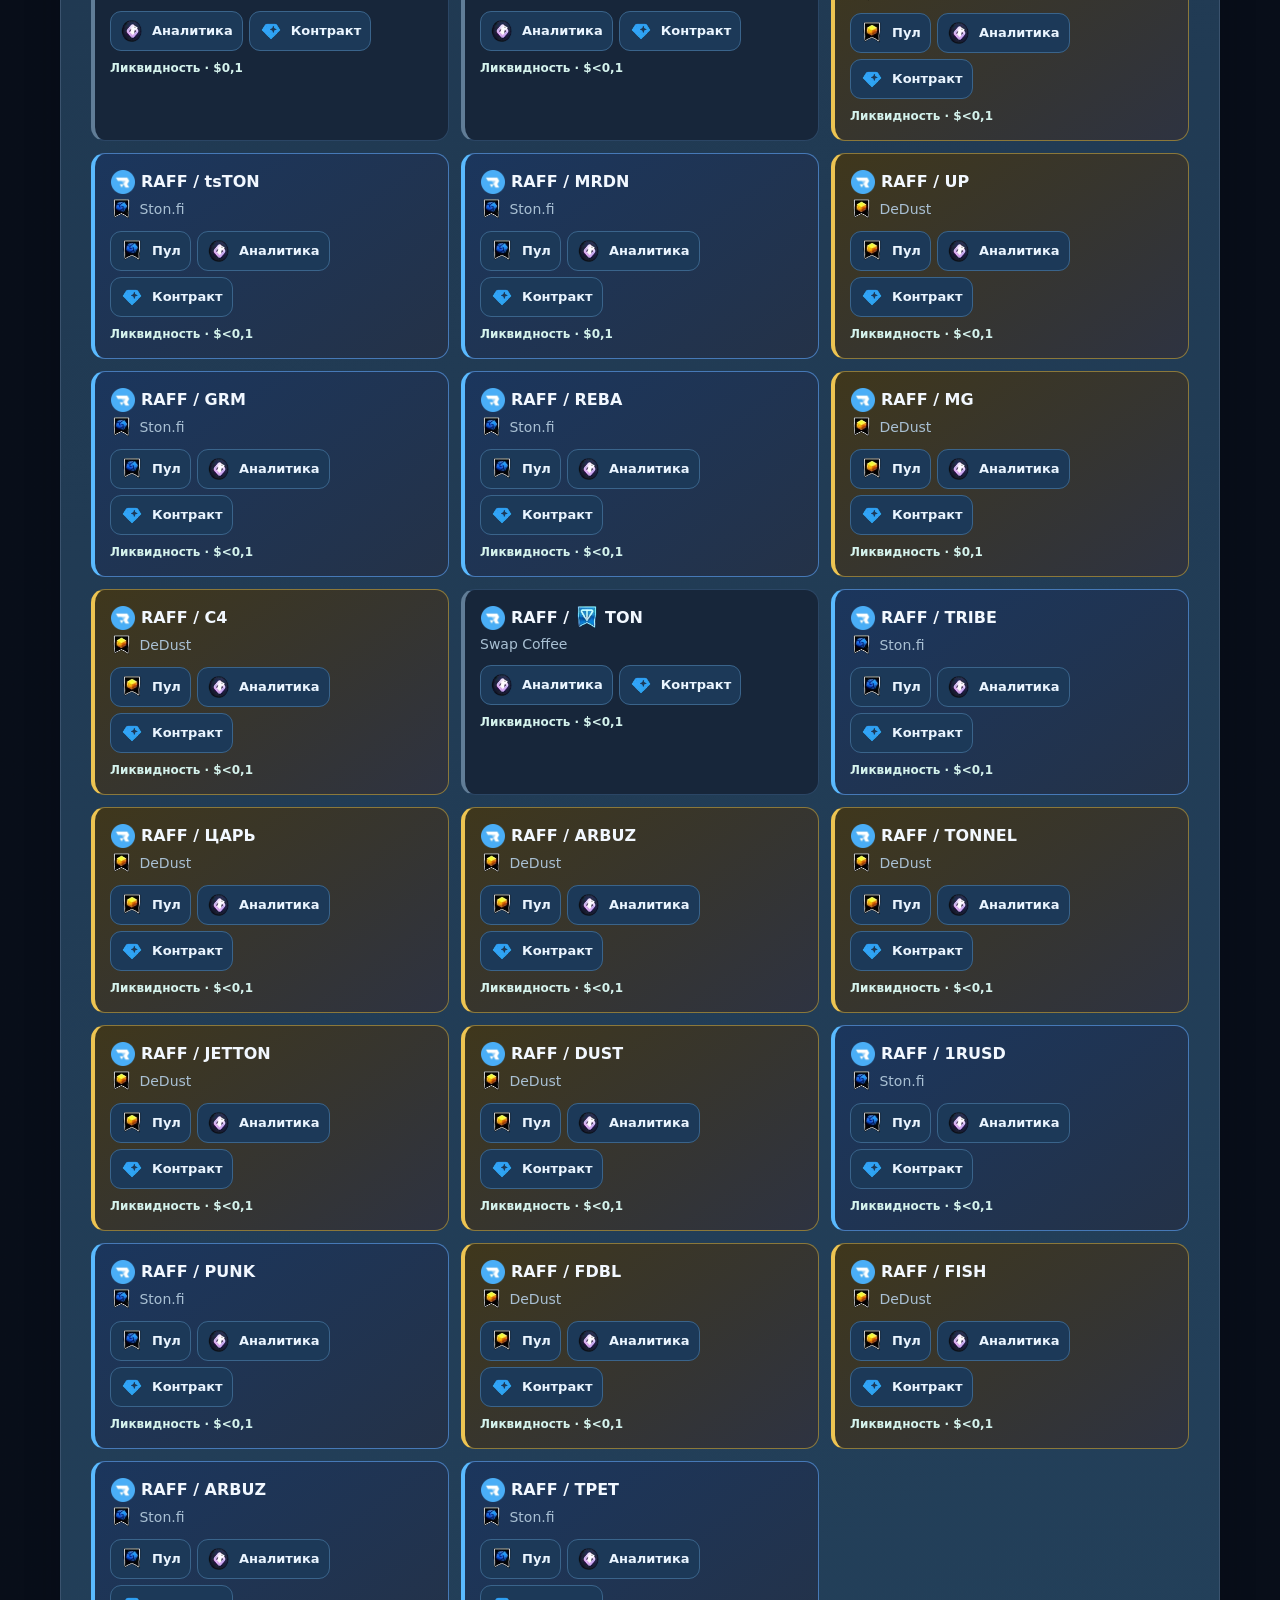
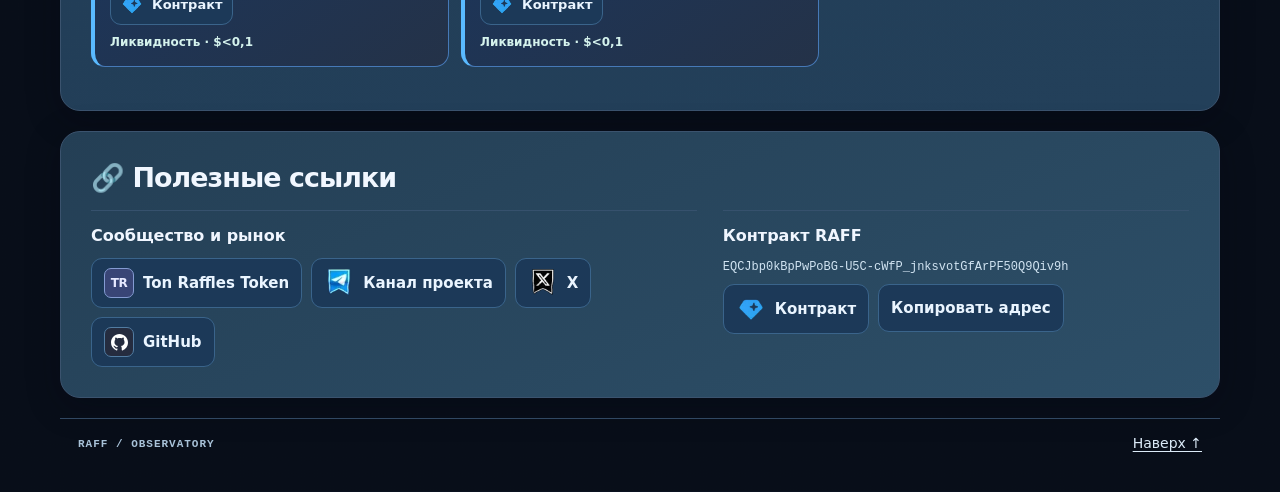
